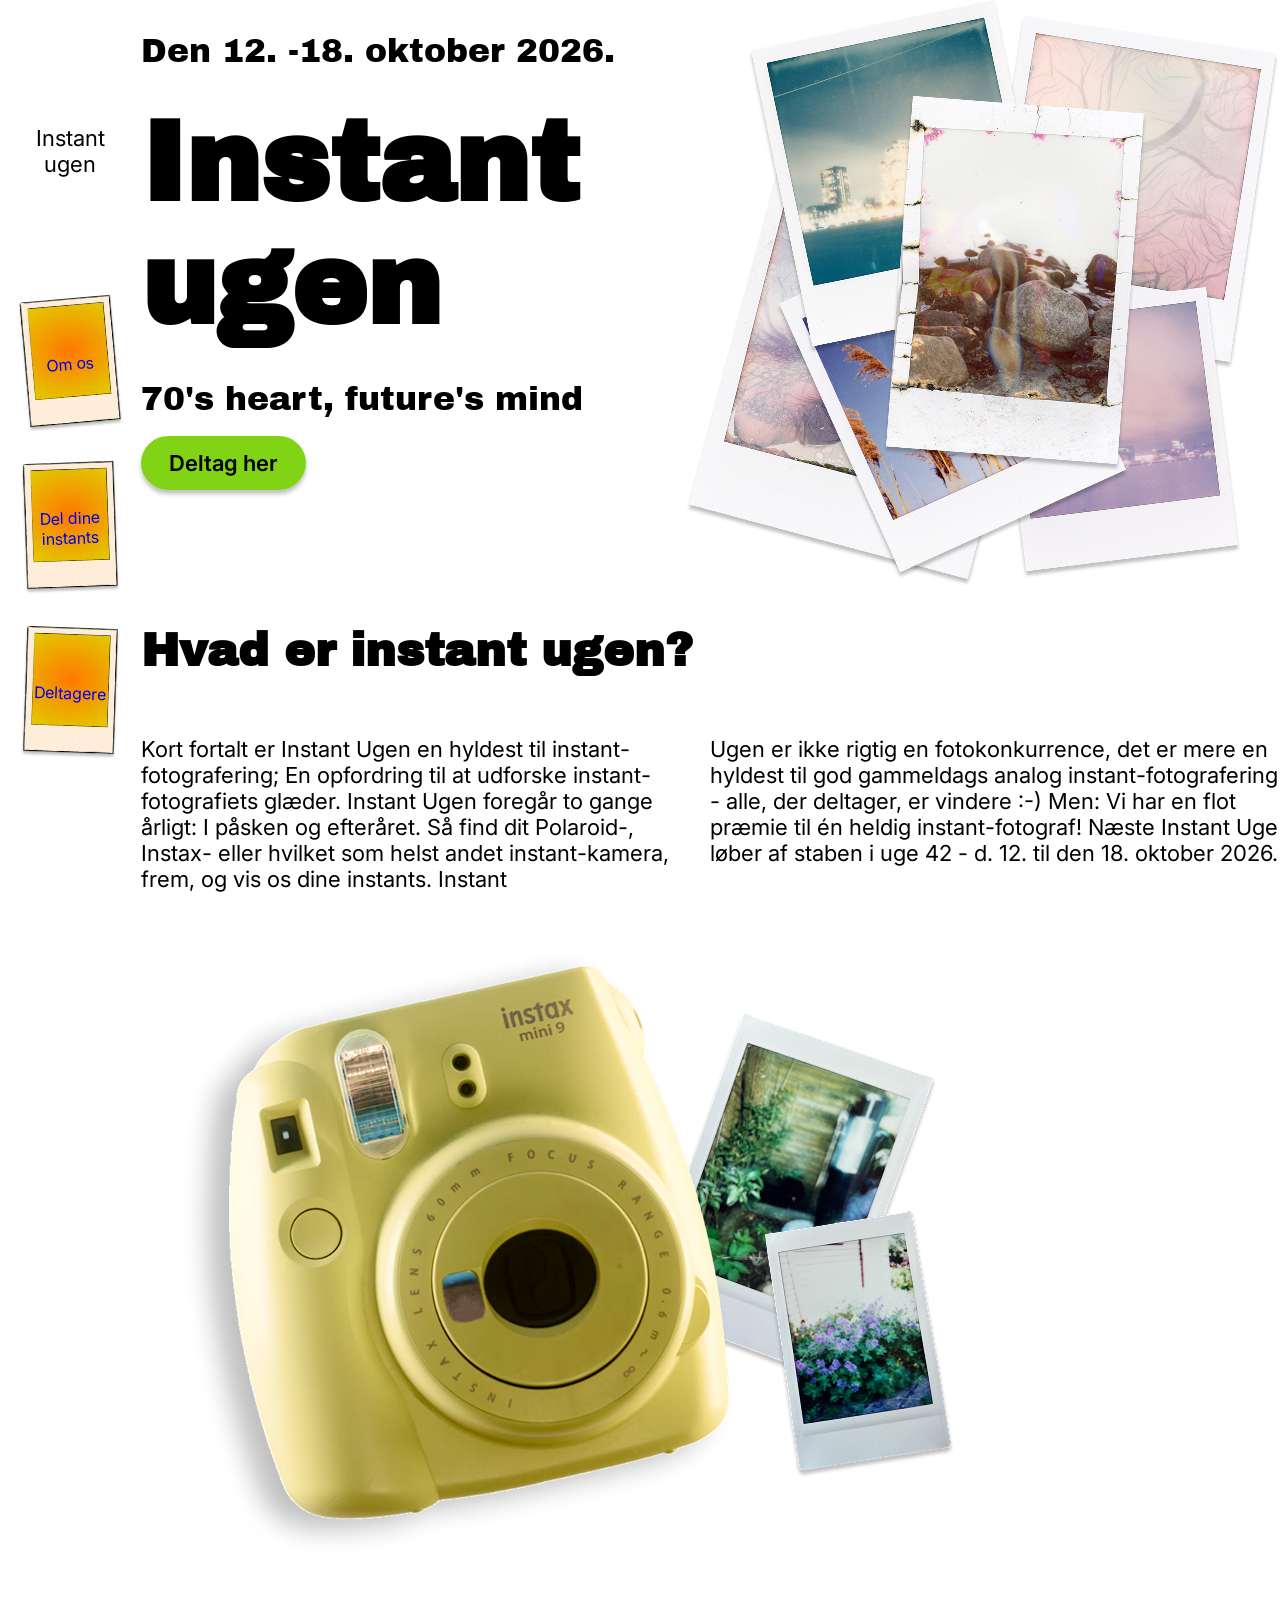
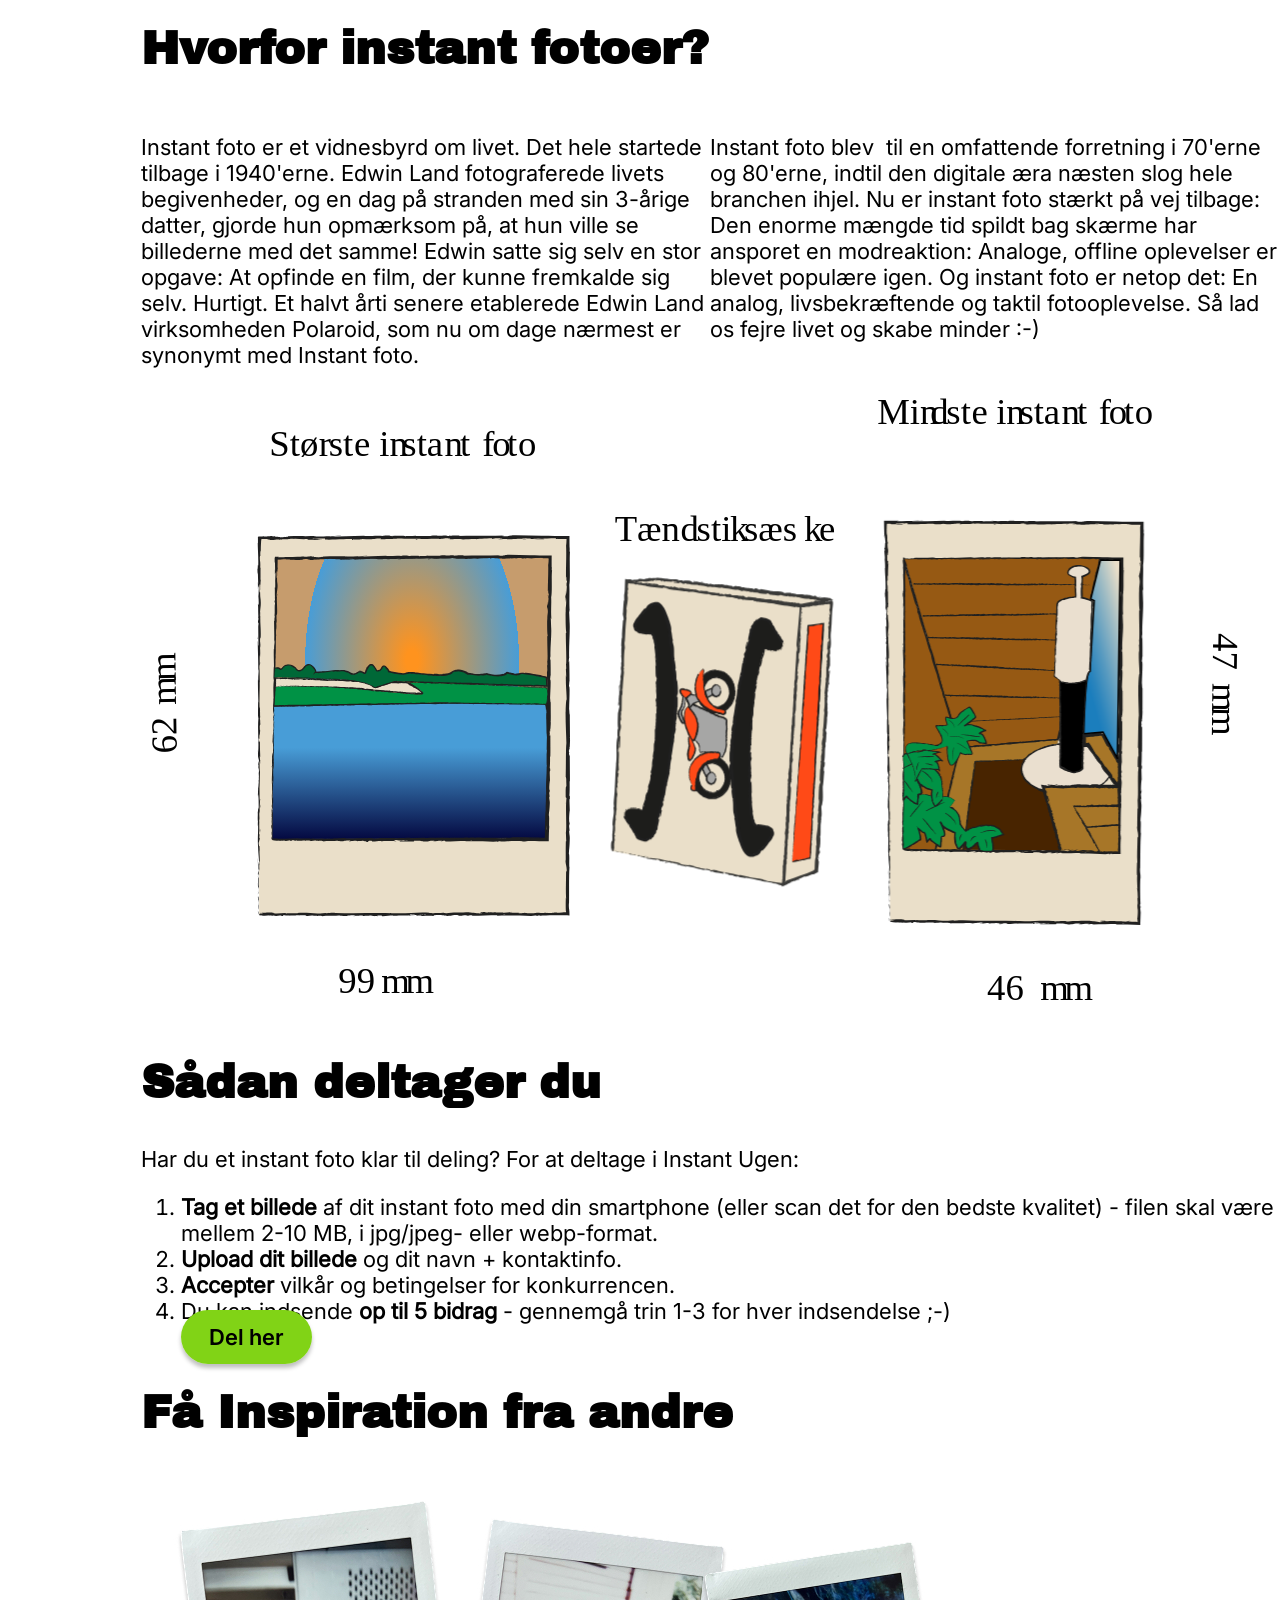
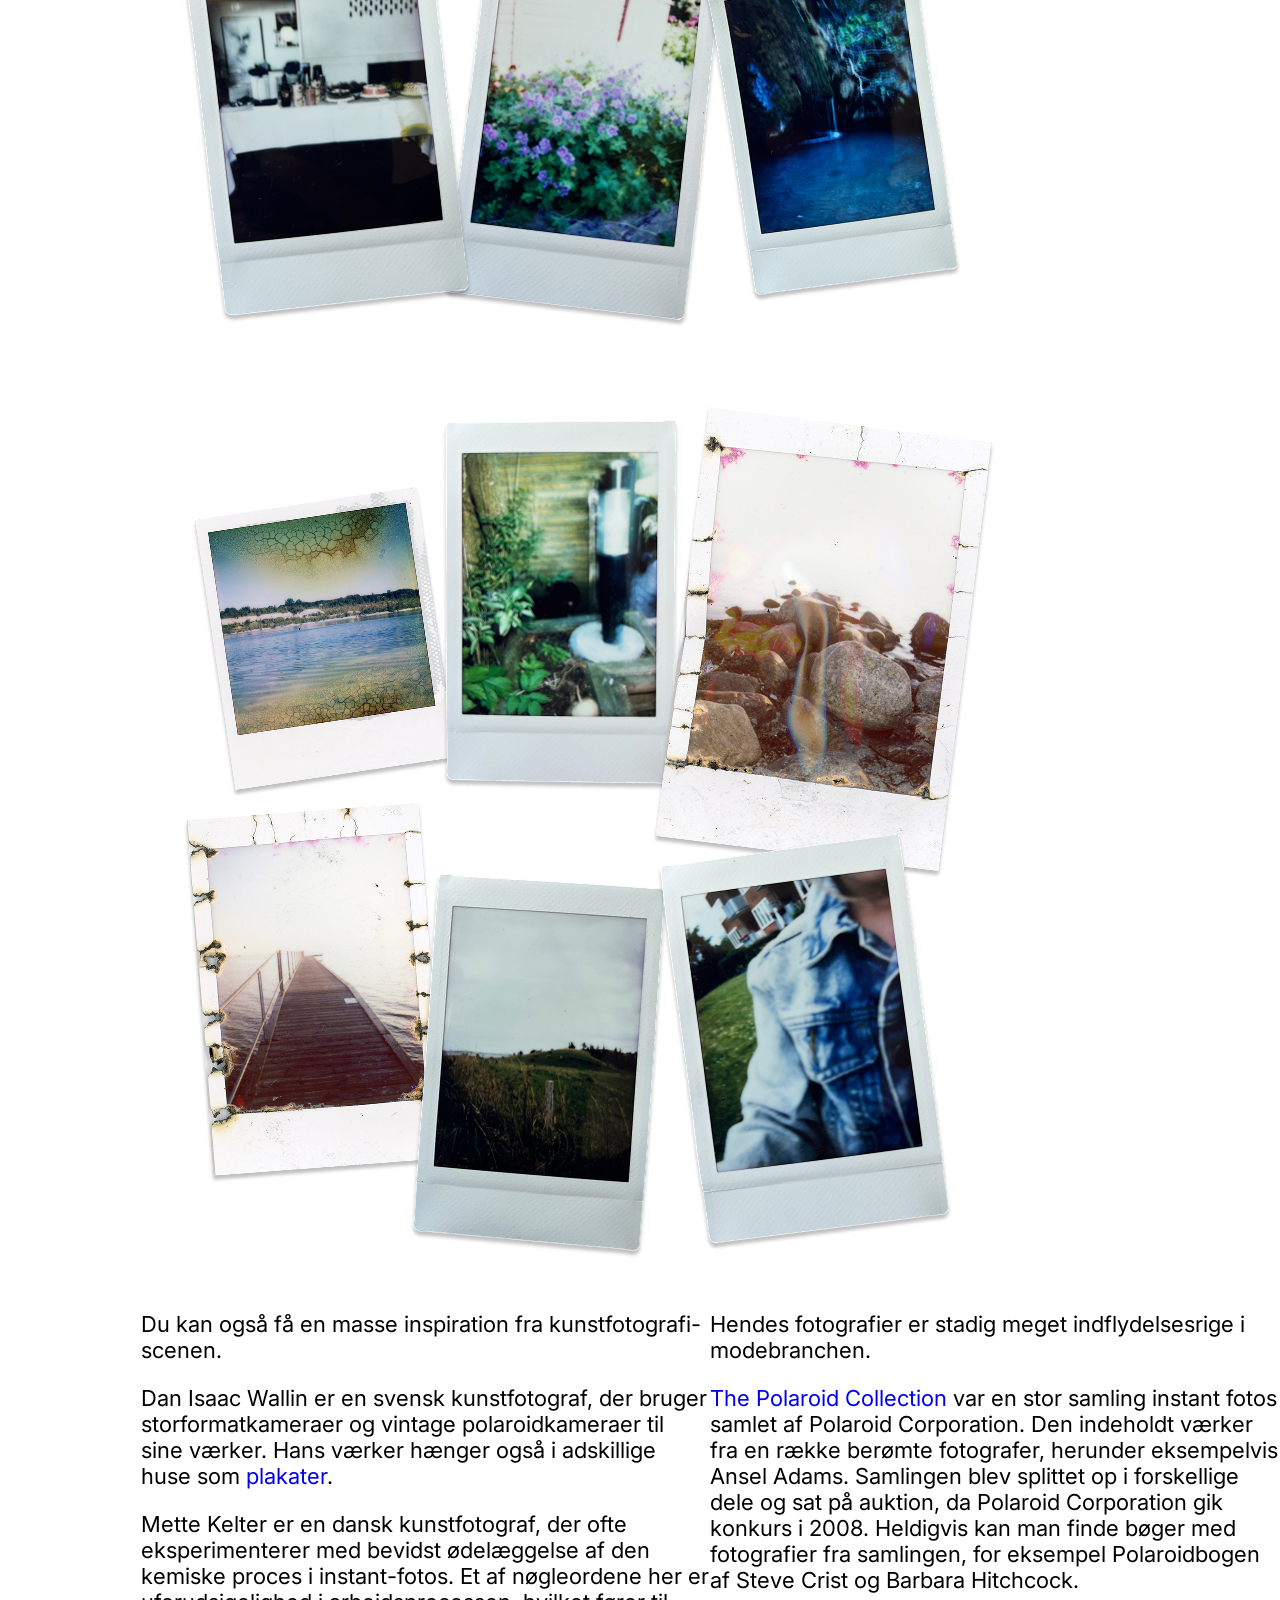
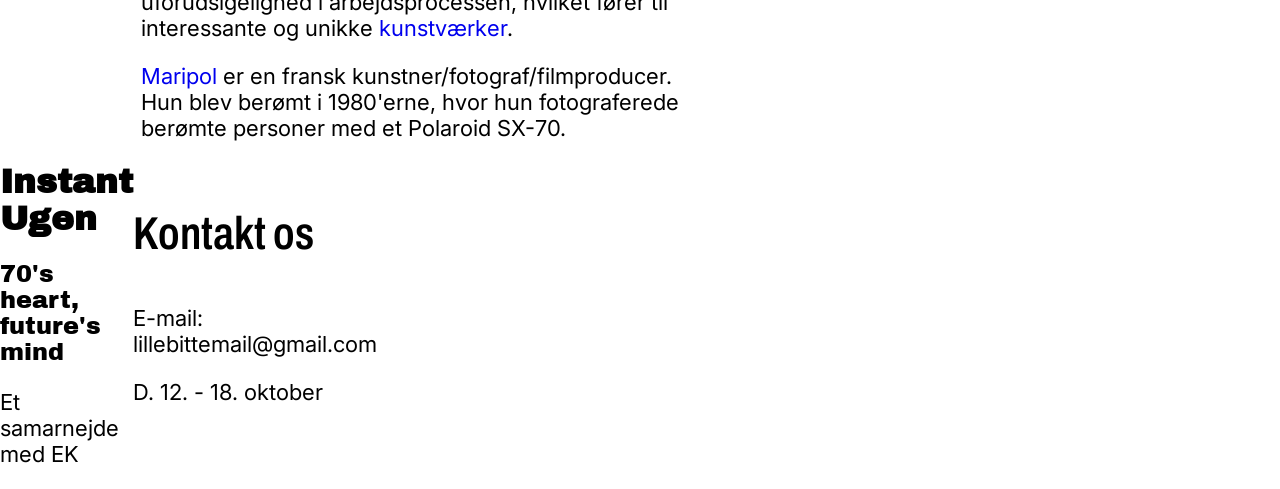
==== index.html @ 9039acb0 "Refactor navigation structure and styles for improved layout and responsiveness" ====
<!doctype html>
<html lang="dk">
  <head>
    <meta charset="UTF-8" />
    <meta name="viewport" content="width=device-width, initial-scale=1.0" />
    <link rel="stylesheet" href="css/general.css" />
    <link rel="stylesheet" href="css/index.css" />
    <link rel="stylesheet" href="css/layout.css" />
    <link rel="stylesheet" href="css/variables.css" />
    <script src="js/infographsize.js" defer></script>
    <title>Forside</title>
  </head>
  <body>
    <header>
      <a class="logo" href="index.html">
        <p class="logopadding">Instant</p>
        <p class="logopadding">ugen</p></a
      >
      <nav>
        <ul>
          <li><a href="info.html">
            <div class="navbtn rotate1">
              <img class="navbtn-img" src="pics/navbtn.jpg" alt="et polaroid med tekst">
              <p class="navtxt rotate3">Om os</p>
            </div>
          </a></li>
          <li><a href="del.html">
            <div class="navbtn rotate2">
              <img class="navbtn-img" src="pics/navbtn.jpg" alt="et polaroid med tekst">
              <p class="navtxt rotate1">Del dine instants</p>
            </div>
          </a></li>
          <li><a href="nominerede.html">
            <div class="navbtn rotate3">
              <img class="navbtn-img" src="pics/navbtn.jpg" alt="et polaroid med tekst">
              <p class="navtxt rotate2">Deltagere</p>
            </div>
          </a></li>
        </ul>
      </nav>
    </header>
    <main>
      <section class="grid2">
        <div>
          <p class="date">Den 12. -18. oktober 2026.</p>
          <h1>Instant</h1>
          <h1>ugen</h1>
          <p class="date">70's heart, future's mind</p>
          <a class="cta" href="del.html">Deltag her</a>
        </div>
        <img class="hero" src="pics/hero.jpg" alt="en bunke af instant fotoer" />
      </section>
      <section>
        <h2>Hvad er instant ugen?</h2>
        <div class="grid2">
          <p>
            Kort fortalt er Instant Ugen en hyldest til instant-fotografering; En opfordring til at udforske instant-fotografiets glæder. Instant Ugen
            foregår to gange årligt: I påsken og efteråret. Så find dit Polaroid-, Instax- eller hvilket som helst andet instant-kamera, frem, og vis
            os dine instants. Instant
          </p>
          <p>
            Ugen er ikke rigtig en fotokonkurrence, det er mere en hyldest til god gammeldags analog instant-fotografering - alle, der deltager, er
            vindere :-) Men: Vi har en flot præmie til én heldig instant-fotograf! Næste Instant Uge løber af staben i uge 42 - d. 12. til den 18.
            oktober 2026.
          </p>
        </div>
        <img src="pics/kamera+pics.jpg" alt="Instant Ugen" />
      </section>
      <section>
        <div>
          <h2>Hvorfor instant fotoer?</h2>
          <div class="grid2">
            <p>
              Instant foto er et vidnesbyrd om livet. Det hele startede tilbage i 1940'erne. Edwin Land fotograferede livets begivenheder, og en dag
              på stranden med sin 3-årige datter, gjorde hun opmærksom på, at hun ville se billederne med det samme! Edwin satte sig selv en stor
              opgave: At opfinde en film, der kunne fremkalde sig selv. Hurtigt. Et halvt årti senere etablerede Edwin Land virksomheden Polaroid, som
              nu om dage nærmest er synonymt med Instant foto.
            </p>
            <p>
              Instant foto blev  til en omfattende forretning i 70'erne og 80'erne, indtil den digitale æra næsten slog hele branchen ihjel. Nu er
              instant foto stærkt på vej tilbage: Den enorme mængde tid spildt bag skærme har ansporet en modreaktion: Analoge, offline oplevelser er
              blevet populære igen. Og instant foto er netop det: En analog, livsbekræftende og taktil fotooplevelse. Så lad os fejre livet og skabe
              minder :-)
            </p>
          </div>
          <svg
            id="Layer_1"
            data-name="Layer 1"
            xmlns="http://www.w3.org/2000/svg"
            xmlns:xlink="http://www.w3.org/1999/xlink"
            viewBox="0 0 1490.18 819.15"
          >
            <defs>
              <style>
                .cls-1 {
                  fill: none;
                }

                .cls-2 {
                  fill: #965913;
                }

                .cls-3 {
                  fill: url(#linear-gradient-7);
                }

                .cls-4 {
                  fill: url(#linear-gradient-5);
                }

                .cls-5 {
                  fill: url(#linear-gradient-6);
                }

                .cls-6 {
                  fill: url(#linear-gradient-4);
                }

                .cls-7 {
                  fill: url(#linear-gradient-3);
                }

                .cls-8 {
                  fill: #009245;
                }

                .cls-9 {
                  fill: url(#radial-gradient);
                }

                .cls-10 {
                  fill: #ff4a17;
                }

                .cls-11 {
                  fill: #482400;
                }

                .cls-12 {
                  fill: url(#linear-gradient);
                }

                .cls-13 {
                  fill: #1d1d1b;
                }

                .cls-14 {
                  fill: #a6a6a5;
                }

                .cls-15 {
                  fill: #eadfcf;
                }

                .cls-16,
                .cls-17 {
                  font-size: 48px;
                }

                .cls-18 {
                  fill: url(#linear-gradient-2);
                  stroke: #000;
                  stroke-miterlimit: 10;
                  stroke-width: 2px;
                }

                .cls-19 {
                  fill: #a77628;
                }

                .cls-20 {
                  fill: #eadfc9;
                }

                .cls-17,
                .cls-21,
                .cls-22,
                .cls-23,
                .cls-24,
                .cls-25,
                .cls-26,
                .cls-27,
                .cls-28,
                .cls-29,
                .cls-30 {
                  font-family: Noteworthy-Light, Noteworthy;
                  font-weight: 300;
                }

                .cls-21,
                .cls-31 {
                  letter-spacing: 0.03em;
                }

                .cls-22,
                .cls-32 {
                  letter-spacing: -0.07em;
                }

                .cls-23,
                .cls-33 {
                  letter-spacing: -0.09em;
                }

                .cls-25 {
                  letter-spacing: -0.04em;
                }

                .cls-26 {
                  letter-spacing: -0.05em;
                }

                .cls-27,
                .cls-34 {
                  letter-spacing: -0.03em;
                }

                .cls-28,
                .cls-35 {
                  letter-spacing: -0.02em;
                }

                .cls-29,
                .cls-36 {
                  letter-spacing: -0.05em;
                }

                .cls-30,
                .cls-37 {
                  letter-spacing: -0.05em;
                }

                .cls-38 {
                  letter-spacing: -0.09em;
                }

                .cls-39 {
                  letter-spacing: -0.07em;
                }

                .cls-40 {
                  letter-spacing: -0.07em;
                }

                .cls-41 {
                  fill: #202020;
                }

                .cls-42 {
                  fill: #006837;
                }

                .cls-43 {
                  letter-spacing: -0.04em;
                }

                .cls-44 {
                  letter-spacing: -0.05em;
                }

                .cls-45 {
                  font-family: NotoSansAdlam-Regular, "Noto Sans Adlam";
                }

                .cls-46 {
                  letter-spacing: 0.02em;
                }

                .cls-47 {
                  fill: #3a3a38;
                }
              </style>
              <radialGradient
                id="radial-gradient"
                cx="354.59"
                cy="300.09"
                fx="354.59"
                fy="300.09"
                r="139.83"
                gradientTransform="translate(0 -141.4) scale(1 1.65)"
                gradientUnits="userSpaceOnUse"
              >
                <stop offset=".06" stop-color="#ff931e" />
                <stop offset="1" stop-color="#489dd7" />
                <stop offset="1" stop-color="#c69c6d" />
              </radialGradient>
              <linearGradient id="linear-gradient" x1="351.71" y1="408.97" x2="351.71" y2="587.41" gradientUnits="userSpaceOnUse">
                <stop offset=".33" stop-color="#489dd7" />
                <stop offset="1" stop-color="#040941" />
                <stop offset="1" stop-color="#000" />
              </linearGradient>
              <linearGradient id="linear-gradient-2" x1="1218.65" y1="364.76" x2="1305.72" y2="341.43" gradientUnits="userSpaceOnUse">
                <stop offset=".16" stop-color="#1b7ebd" />
                <stop offset=".26" stop-color="#2b85bd" />
                <stop offset=".46" stop-color="#579ac0" />
                <stop offset=".73" stop-color="#9dbbc4" />
                <stop offset="1" stop-color="#eadfc9" />
              </linearGradient>
              <linearGradient id="linear-gradient-3" x1="1034.29" y1="278.59" x2="1219.76" y2="228.89" xlink:href="#linear-gradient-2" />
              <linearGradient id="linear-gradient-4" x1="1044.49" y1="316.96" x2="1218.88" y2="270.23" xlink:href="#linear-gradient-2" />
              <linearGradient id="linear-gradient-5" x1="1049.74" y1="346.19" x2="1205.3" y2="304.51" xlink:href="#linear-gradient-2" />
              <linearGradient id="linear-gradient-6" x1="1059.32" y1="381.97" x2="1199.59" y2="344.39" xlink:href="#linear-gradient-2" />
              <linearGradient id="linear-gradient-7" x1="1069.21" y1="418.31" x2="1198.83" y2="383.58" xlink:href="#linear-gradient-2" />
            </defs>
            <g id="matchbox">
              <g>
                <polygon class="cls-20" points="616.37 603.06 635.38 249.98 864.04 282.23 839.85 646.84 616.37 603.06" />
                <g>
                  <path class="cls-47" d="M616.62,601.76c-.64.05-.37.5,1.32.75l1.32-.42-2.64-.34Z" />
                  <path
                    class="cls-47"
                    d="M627.67,605.17c2.03.07,4.42-.04,3.25-.88-2.07.24-2.5-.11-4.74.22-1.69-.25-2.89-.78-2.56-.97-.63.05-2.58-.65-3.56-.42,2.08.93,4.85,1.49,7.81,1.64.59.26-.04.32-.21.41Z"
                  />
                  <path class="cls-47" d="M791.36,638.28l-1.04-.28c.28.1.64.19,1.04.28Z" />
                  <path class="cls-47" d="M844.73,592.8c-.04.79,0,1.12.06,1.16,0-.73,0-1.33-.06-1.16Z" />
                  <path class="cls-47" d="M846.63,575.22c-.04.38-.08.69-.11,1.04.09-.39.15-.79.11-1.04Z" />
                  <path class="cls-47" d="M791.36,638.28l2.67.74c.23-.17-1.36-.43-2.67-.74Z" />
                  <path class="cls-47" d="M650.57,608.03c-.57-.08-1.06-.11-1.51-.12.47.07.93.13,1.4.2.03-.03.06-.06.11-.08Z" />
                  <path class="cls-47" d="M746.49,630.04l-.82-.16c-.26.03-.5.07-.74.13l1.56.03Z" />
                  <path class="cls-47" d="M712.12,623.41c.77.18,1.15-.32,1.5-.51-.48.14-1.08.14-1.77.05-.03.1.04.25.27.46Z" />
                  <path class="cls-47" d="M657.84,611.77l-.98-.11c.26.03.69.08.98.11Z" />
                  <path class="cls-47" d="M771.06,634.98c.04.09.15.19.27.26.01-.07-.1-.16-.27-.26Z" />
                  <path class="cls-47" d="M621.18,562.68s-.07,0-.1,0c.05.21.08.27.1,0Z" />
                  <path class="cls-47" d="M616.22,603.05v-.56c-.1-.07-.2-.13-.31-.14l.31.7Z" />
                  <path class="cls-47" d="M849.49,543c0,.06-.01.08-.02.14,0,.85.03.37.02-.14Z" />
                  <path class="cls-47" d="M829.06,274.95c3.26.97-5.51-.13-.57,1.13-.44-.28,4.68-.23.57-1.13Z" />
                  <path class="cls-47" d="M651.45,608.27c.46.09.94.18,1.41.27-.64-.14-1.07-.23-1.41-.27Z" />
                  <path class="cls-47" d="M828.49,276.09h0s.51.13.51.13c-.21-.05-.33-.08-.51-.13Z" />
                  <path class="cls-47" d="M854.08,468.65c-.11.15-.2.44-.3.74.06-.02.14-.19.3-.74Z" />
                  <path class="cls-47" d="M849.61,523.97l.17-1.37c-.09.54-.13.98-.17,1.37Z" />
                  <path class="cls-47" d="M855.2,439.84c.09-.74.19-.99.18-2.01-.03.09-.06.18-.09.3.05.37.06.87-.09,1.71Z" />
                  <path class="cls-47" d="M857.18,409.91c-.05.16-.1.36-.15.54-.01.3-.02.64-.03.95l.18-1.5Z" />
                  <path class="cls-47" d="M625.81,471.65c-.19.65-.39,1.05-.58,1.36.42-.44.33,3.97.58-1.36Z" />
                  <path class="cls-47" d="M650.53,608.34c.2-.11.46-.13.92-.07-.34-.06-.67-.11-.99-.16-.1.07-.14.14.06.23Z" />
                  <path class="cls-47" d="M850.86,438.33l.4-4.75c-.14,1.33-.29,3.05-.4,4.75Z" />
                  <path class="cls-47" d="M637.3,256.78v1.1c.04-.42.05-.81,0-1.1Z" />
                  <path class="cls-47" d="M852.11,419.46c.25-.84.43-1.73.57-2.65-.03-.2-.05-.43-.11-.56l-.46,3.21Z" />
                  <path class="cls-47" d="M625.23,473.01s0,0,0,0c0,0,0,0,0,0Z" />
                  <path
                    class="cls-47"
                    d="M624.88,504.43c.26-4.53-.61-2.17-.98-3.15.08-5.42.68-2.48,1.15-4.3-.01-3.39-.55-6.02-.39-8.54.13-.18.2-.67.32-.09-.39-3.6.54-10.61.03-14.81.08-.31.15-.46.21-.53-.41.65-.79.74-1.05.59.1-2.03-.26-3.8.26-4.54-.08,1.25.11,1.36.23,1.95l-.09-2.14c.8-1.88.08,2.92.6,2.95,0-4.17-.31-9.04.05-12.21.71-.63-.17,7.45.66,3.24l-.52,4.91c1.27-3.71-.24,2.99,1.09-.41.55-6.47.04-7.27.59-13.72-.3-1.48-.58.45-.88-1.03-.18-9.22,2.09-7.14,1.55-13.94-.36-1.77-1.18-2.5-.47-7.28l.68,1.68c.41-6.27-.91-3.64-.04-10.18.24,1.18-.01,4.94.13,4,.83-4.22-.27-3.03-.1-6.31l.72-.64c.25-6.69.16-14.07.43-21.47.18.42.32,1.7.62-.02.16-9.35,1.16-19.91,2.04-28.89l-.4-3.47c.05-.8.34-1.47.41-.6.41-3.5-.36-.2-.5-1.9.07-2,.48-2.62.59-1.34-.16-6.22-.12-17.69.86-24.18l.11,1.28c.51-5.07-.89-5.8-.09-10.48l.06.91c.85-11.01.97-23.22,2.3-31.58-.76-1.64.96-10.89-.18-11.66.92-6.26,1.04-4.45,1.91-13.29.18-2.36-.55-3.57-.51-6.5l.62-.04-.43-4.01.85-2.07v-2.75c-.11,1.09-.41,2.31-.58,2.13-.02-1.77.14-3.85.37-5.69.03-.23.06-.45.09-.68.02-.13.05-.17.07-.25.05-.14.09-.26.14-.35.1-.18.19-.26.28-.26.16.1.25.18.3.24.12-.03.27-.05.46-.07h.07s.28.02.28.02l.63.06,1.27.11,5.07.45c-.26.21-1.95.06-3.31.03,5.46.13.88.78,5.89.9-.64-.23.41-.31.54-.42,2.4.71,7.98,1.51,12.14,1.93l-.85.31c7.45,1.16,15.76,2.02,24.13,3.21-2.98-.62-2.18-1.25.28-.98l.89.78c1.64-.18-2.53-.61.79-.63,3.12.52,2,1.03.17.99l3.83.31c.2.22-.71.2-.98.41,1.62-.18,6.47,1.57,8.82,1.2l.19.22c8.37,1.19,12.2,1.5,19.02,2.43.21-.54,2.86-.04,4.96-.2,4.98.88,10.49,2.11,16.53,2.91,4.28.32,1.31-.3,3.26-.36.24.55,6.28,1.35,3.1,1.28,7.26.94,9.27,1.2,18.49,2.08-.97-.35-2.07-.6-1.47-.69,1.67.15,3.75.75,3.48.96h-.45c10.39.68,23.53,4.82,31.87,4.92h-.47s8.57.63,8.57.63c3.9.64-2.4.05.45.77,9.28.45,14.46,2.16,22.09,2.67,5.63,2.32,20.74,2.82,28.49,4.89l-.41-.42c2.09-.06,2.44.55,3.93.84-.17-.3-2.17-.63-.87-.64l1.2.14.6.07.22.02c.23.02.47.04.71.07l-.04.86c-.07,1-.13,2-.2,3.01-.15,2.01-.3,4.03-.45,6.06-.33,4.06-.69,8.14-1.07,12.24-.76,8.19-1.58,16.4-2.26,24.49-.53,6.52,1.59,3.82.2,11.99l-.5-2.38c-.08,13.21-1.81,26.91-2,39.84-.1-.78-.3-.81-.21-2.07-.66,2.69-.69,10.06-.3,10.13-.18,2-.38.44-.66,1.66-.46,2.71.16,6.89-.42,8.31-.09.24-.1-.78-.11-1.28.11,1.79-.61,8.28.06,6.62-.58,4.82-.37,9.27-.95,13.1.45,2.56-.85,8.26-.03,9.12-.88-.41-1.29,8.43-1.07,11.52-.2-1.04-.46,2.64-.76,1.42-.22,3.49-.26,6.7.24,6.12-1.51,6.36.01,12.98-1.61,16.51-.2,10.4-.51,20.01-.92,29.35-.88-.4.59-10.31-.38-9.98-.22,8.87.22,14.02-.58,22.78-.27,2.26-.31-1.32-.41-2.09-.22,8.86-1.22,17.08-1.25,24.98-.08-.03-.12-.88-.13-1.69-.07,1.55-.37,3.6.05,3.45v-1.52c.75-2.44.82,6.24,1.12,6.53-1-2.71-.81,7.75-2.01,3.47,0,1.03.12,2.32.41,2.1-.18,1.51-.37,1.98-.58.42-.15,5.57.42,3.62.08,8.65-.2-.03-.21-1.05-.4-1.59.22,2.57.43,5.16-.02,9.39-.1-.26-.29.22-.2-1.05-.42,7.3.2,12.51-.7,20.49-.7-2.42-.46,2.7-1.24,3.08l-.06,4.32.48-1.7c-.26,3.77.06,7.14-.4,10.37l-.12-2.82-.33,7.08.55-3.98c.13,3.84.97-.35.43,4.66,0-1.03-.26,3.77-.83,5.71h0c.11,1.87.24,3.81-.13,6.58-.29.71-.79-.64-.97-.18.5,1.88-.41,8.84.1,11.22-.1-.79-.49-.85-.59-.6l.4,1.58c-.28,1.74-.37,1.99-.67,1.68-.44,5.25,1.06-1.61.23,4.6,0-.49-.1-.26-.11-1.29-.31,3.13-.43,6.16-.56,9.12-.07,1.48-.14,2.95-.21,4.41-.05.73-.1,1.45-.15,2.17l-.09,1.08-.1,1c-.21.26-.3.14-.35-.08-.03-.07-.03-.34-.03-.62,0-.28.02-.59.03-.89.05-1.23.11-2.43-.27-1.47-.02.53-.05,1.07-.07,1.61l-.03.81v.41s-.02.2-.02.2c0,.57,0,1.14,0,1.71l-1.19-.13-.65-.07-1.14-.17c-1.57-.24-3.14-.48-4.7-.72-3.12-.49-6.18-1.03-9.1-1.67l1.46.37c-1.3.83-5.78-1.67-9.87-1.96.99.11,1.4-.33,1.11-.26-5.38-1.23-11.11-1.91-19.37-3.19l1.07-.07c-3.14-.86-8.37-1.78-11.79-2.58-1.07.07-3.04-.36-1.92.26-10.32-3.6-20.41-3.15-29.59-6.27,1.13.22,2.73.29,1.83.12l-8.07-1.33c.55.58,1,.48,2.61,1.16-1.07.07-3.37-.17-5.36-.55,3.67.41.11-.73-1.4-1.29.23.19-.33.24-.23.41-4.03-1.63-.88.77-6.5-.89l.35-.18c-2.17-.3-4.2-.37-6.5-.89-.86-.71,2.33.2,2.56-.2-3.25-.61-6.6-.26-9.43-1.36,1.41.12,3.39.51,4.8.63-3.08-1.24-3.48-1.16-5.84-1.72l.23.06-5.44-1.35,1.37.44c-4.33.57-8.32-1.37-13.96-1.55,5.48.19.97-.32,1.5-.83-1.36-.44-3.45-1.04-2.81-1.09-2.68-.03-4.24-1.22-8.03-1.24-.13-.22-2.76-.56-2.08-.93-3.39-.51.73.49.4.67-5.31-.36-12.02-3.18-19.65-3.74-6.5-.89-7.81-.48-13.84-1.32-1.95-.7,1.78-.37,1.78-.37-3.19-.92-5.64-1.34-8.75-1.72.65-.05.04-.31-.85-.71-2.46-.43-1.78.38-4.96-.54.6-.1,1.38-.31,2.6-.29-2.93-.39-5.86-.59-8.88-1.01-.73-.49,1.91-.15,3.01-.16-3.4-.51-8.78-1.41-9.92-1.08l2.12.61c-1.23-.22-.54-.58.38-.5,2.97.15,4.12,1,4.25,1.22l-2.16-.3c1.97,1.55,8.6,1.5,12.88,2.4l-1.95.47,4.54.19c.89.4,1.45.98-.7.68,3,1.01,2.78.24,5.34,1.21.28.13.14.14-.14.12l3.06.35c-.62.06.39.67-1.44.19,5.31,1.53,8.83,1.09,10.74,2.11l-.46-.04c7.54,1.19.84-.46,6.6-.06l3.49,2.22.85-.45c.77.17,2.29.52,1.96.7,2.96.15-.44-.36,1.31-.42,3.61,1.27,10.31,1.75,10.96,2.87,1.42-.19-3.49-1.05.54-.59.93,1.25,4.63.72,7.93,1.86-1.15.33-4.31-.59-1,.55,2.23-.49,6.58,1.49,9.48,1.88.27-.69,6.29.92,11.15,1.63-.35.18,8.97,2.16,13.4,3.3l-.16.09c1.01-.55,5.6.49,8.99,1-.22.41-.85.46-2.71.29l3.16.62c.79-.09,1.8-.01,3.87.31l-.9.38c4.21.79,8.59,1.02,13.93,2.44.4-.44-4.03-2.24,1.76-1.46.16.31.28.82-1.24.64.5.06,1.79.12,2.76.43h-2.37c2.42.69,1.36-.12,3.32.31-.11.38,1.4.56,1.06.81-.51-.06-1.69-.5-2.47-.49,2.21.5,4.85,1.26,5.68,1.73-.15-.26.1-.52,1.74-.25,4.21.8,1.35.75,3.76,1.43,1.07-.07,3.7.73,3.88.17,1.23.24,1.4.56,1.85.81,2.23.17,10.18,1.92,7.85.82l-.55-.15c.11.01.23.03.36.04h-.02s.02,0,.02,0c7.25.82,14.75,3.23,21.88,4.37l-.05.19c4.27.61,9.43,1.71,12.53,1.88,1.25.25,2.88.93,2.3,1.06,3.26.49,3.66.34,8.26,1.57-3.31-.3,1.06.52-3.38-.4,1.79.45,2.99.75,4.14,1.04.38.08.75.16,1.13.25.43.08.88.17,1.34.26.93.17,1.93.33,3.05.48,0-.58-.01-1.43-.02-2.38.17,1.29.39.32.6-1.61.04-.45.09-.94.14-1.44.03-.35.06-.71.08-1.07.05-.71.07-1.39.07-1.9l-.56,2.97c.08-2.29.25-4.28.43-6.3l.59,1.14c1.39-8.68-.33-15.84,1.46-22.39-.31-2.34-.64,4.72-1.05,2.62.36-4.01,1.59-8.13,1.67-9.39.73-5.48-.63-5.2,0-10.94-.29.72-.96,1.37-.9-2.94.35-4.01,1.32-4.87,1.34-2.32-.04.97-.15,1.43-.23,1.38,0,1.3-.01,3.01.35,1.44l-.2-.54c.37-1.98.72-7.51,1.02-6.18-.02-3.05-.3-1.32-.57.92.69-5.13.54-8.05,1.13-13.34-.19.83-.52,1.59-.46.75.81-7.76-.22-3.46.02-8.74.56-2.97.79,1.13.84-4.2.46-3.23.67-.64.78.66-.14-4.87.9-9.02,1.17-11.77l.02,2.56c-.01-1.53.07-2.78.16-4.05l-.57,1.42c.18-1.49.27-2.76.46-2.72-.21-1.56-.87,1.13-1.09-1.96.37-1.98.14-6.09.82-6.74-.63,6.26.68-.65.43,4.66,0-1.03.08-2.28.26-3.77.09-.22.12.22.13.63.96-5.96-.53-2.81-.1-9.02.3.81.77-1.4.76-2.42-.17,2.51-.67,1.16-.79-1.16.54-3.97.08-4.35.25-6.43l-.29,2.38c-.3-.83-.12-2.82-.05-5.61.29-.22.02,2.54.21,1.55-.42-3.13,1.11-6.93.97-11.26.37-1.98.68-.15.96-1.89-.14-4.85.83-5.19.79-10.29-.57,1.43-.47,1.69-.7-1.91l-.22,8.36-.34-5.39c-.17,2.51-.05,5.33-.23,6.83-.22-2.57-.12-2.3-.59-1.13.94-3.39.04-6.85.78-10.8l1.17.2c.92-5.95.1-10.67.91-18.42l-.37,2.48c-.4-1.07.25-4.8.23-7.33.38.26.63-1.3.94-2.36-.3.11.4-5.68-.34-6.44l.75-3.43c.63-6.26-.65-7.23-.11-13.25.31,1.84.77-.88.81,3.18.14-2.01.33-3.82.06-3.87.32-1.16-.16-5.62.34-7.44-.12-.86-.51-1.16-.33-3.42.1-.24.19.02.19.02-.19-.02-.03-3.56-.6-1.61,1.64-6.12,1.06-17.34,2.47-22.66.16-4.4.38-9.7.62-13.69.1.26.2.03.1.78.73-5.48-.91-3.46-.08-9.69.85-3.16.12,3.35.5,1.37,1.35-.78.32-7.57,1.36-11.73v1.02c.66-3.19.04-7.89.48-13.14,0,0,.1.26.19.04-.42-3.64-.19-10.47-.04-15.54.4,1.61.12,2.32.7,1.39.08-2.27-.87.61-.72-3.93.38-1.45.83-4.7,1.41-5.1l-.25,4.27c.86-2.14.34-5.53.62-7.77l.29.31c.33-6.55-.44-6.7.08-13.73l-.28.71c-.52-3.9.65-3.19.33-7.07l.86-1.11c-.02-2.55-.17-8.94-.02-13.5.41,2.62.36,7.96.49,11.28.17-2.51.51-8.55.21-9.89,0,1.02.12,2.31-.07,3.3-.41-3.13-.45-7.21-.1-12.22.63.42.95-1.91,1.22-4.99.13-1.54.27-3.27.4-4.93.09-.98.18-1.95.27-2.86.11-1.18.24-2.31.38-3.38-1.28-.27-2.37-.55-3.17-.83l-3.89-.4c-1.1-.12-2.21-.26-3.31-.42-2.21-.31-4.43-.67-6.69-1.04-4.53-.76-9.23-1.6-14.36-2.28,3.47,1.69-3-.39-2.54.91-2.4-.26-3.31-.41-3.51-.52l-7.13-1.74c-1.67-.59,2.31.05,2.13-.25-5.21-.83-2.12-.82-5.53-1.63.65.53-1.91.36-4.86-.22l4.12,1.15c-7.4-.39-6.17-1.91-13.62-2.31l2.38-.05c-3.81-.31-13.94-1.97-17.78-1.52-.65-.23-1.48-.69.19-.54-9.01-1.42-20.25-1.8-27.18-3.39l.73-.2c-1.7-.15-3.01.14-5.08-.45.13-.11.72-.2-.06-.33-.91-.02-4.55-.11-6.76-.6l1.95-.06c-8.75-1.63-13.63-1.1-21.05-1.93.14-.87-6.75-2.13-10.19-2.76l.14-.11c-10.24-1.55-17.52-1.73-27.07-2.73-5.76-1.78-19.91-3.21-29.31-5.08,1.43.36-.33.65-2.03.5-2.2-.49-6.23-.26-5.77-1.01l.79.13c-1.56-1.02-6.16-1.46-9.73-1.98l-.74.96c-1.62-.5-3.44-.92-5.36-1.28-.48-.08-.97-.17-1.46-.26-.6-.09-1.2-.19-1.81-.28-1.71-.24-3.44-.48-5.17-.72-.07,1.59-.13,3.18-.2,4.76-.02.63-.04,1.26-.07,1.89-.01.46-.02.91-.03,1.36-.05,1.81-.11,3.55-.15,5.16-.13,3.23-.36,5.93-.89,7.56.14,2.28-.01,5.1.13,7.36l-.56-.15c-.48,6.29-.72,9.42-1.01,17.21l-.32-1.61c-.27,4.39,1.33,5.63,1.15,9.68l-.91,1.17c-.4,7.65-1.56,15.36-1.2,22.97-.12-.13-.35-.37-.32-1.61-.22,3.6-1.32,13.91-.09,12.66-.76.05-.5,7.89-.39,12.05l-.52-.67c.52,3.53.71,3.65.65,8.53-.13,1.15-.5.99-.28-.54-.5,3.83.37,3.03-.18,7.68l-.26-1.76c-.26,3.96-.05,3.65.25,5.85.09,2.5-.54,7.5-1.08,8.06.28.55.57,2.74.3,5.07-.21.3-.28-.55-.31-.98-.74,6.6.12,9.88-.67,14.4-.19.08-.3.38-.37.75.3-5.26.55-9.49.57-9.09-.51-.03-.83,4.22-1.36.8.2,3.43.73,9.31.27,13.43-.06.2-.12.39-.21.54l-.03-.43c-.1.95-.1,1.81-.06,2.62-.16,1.32-.26,2.15-.34,3.42-.45.47-.49,4.86-.63,6.98.57-.15.33,2.62.93.05-.06.33-.05-.4,0-1.81,0-.32.01-.69,0-.91.01.04.03.09.04.15.06-1.39.15-3.21.25-5.27.2,1.69.34,3.45-.1,5.78.3,1.11.61,2.32.75,3.01-.94,2.86-1.66,8.42-2.19,9.17-.03,6.48-.61,15.25.22,19.37.04,1.85-.42,2.1-.62,2.78-.05-1.07.04-2.33-.09-2.91.07,3.69-.48,10.9.21,11.82-.58,4.62-.54-2.64-.76,3.73l-.18-.87c-1.85,12.46.78,20.47-1.47,34.27.14-.96.21-1.44.35-1.63-1.52,15.8-1.13,32.66-3.03,48.23-.45,4.43,0,4.94.2,7.67l-.65.93.45,4.67c.16,6.6-2.09,11.3-1.58,19.67l.46-1.05c-.24,2.98-.27,9.48-.71,8.95.06.31.37,1,.1,2.16l-.32.07.15,7.37c-.53,5.68-1.2-.96-1.71,7.34-.04,3.09.45,8.84.72,7.69.08-1.24.37-3.17.69-3.25v2.83c.91.56,1.75,2.78,2.77-4.11l-.31-4.86.53-1.53-.19,4.07c.55-2.28.25-3.76.08-5.41.26-.37.46-1.04.61-2l-.63-4.79c.39-.55.61,2.16.98-1.01-.29-2.24-.93,2.09-1-1.6.55-2.29.85-1.59.64-4.32.26-.37.38.21.43,1.29-.16-2.43.22-6.39-.2-7.67.65-2.38.3-8.16,1.17-7.87-.17-.77-.46-4.29-.38-6.51.84,4.11.51-8.29,1.58-7.16-.79-3.05.16-10.85-.08-16.19.06.3.18.89.11,1.36.24-2.98.57-3.84.85-5.75-.76-.43-.69-5.09-1.04-7.62.95-3.62.8,2.27,1.59,1.16-.64.15-.29-6.4-.89-5.18.62-2.78.36-2.4,1.08-3.81-.95-.54-.03-2.62-.5-4.97.7-4.03.97-.99.92-5.46.41-2.1.55,1.88.55,1.88ZM628.88,398.44s.01,0,.01,0c-.04.91-.07,1.69-.09,2.19.02-.46.04-1.09.07-2.19ZM629.35,389.54c-.08,1.08-.16,2.43-.23,3.86-.21.3-.39-.05-.33-.94.1.49.33-1.6.56-2.92ZM624.45,408.15c0-1.41.13-1.88.26-2.07-.02.67-.04,1.44-.07,2.47.02.04.04.13.06.17-.1-.14-.19-.3-.25-.57Z"
                  />
                  <path class="cls-47" d="M625.05,410.72c0,.2.02.32,0,.58.07-.29.12-.56.17-.83-.05-.17-.1-.35-.15-.51-.01.26-.02.52-.03.76Z" />
                  <path class="cls-47" d="M790.14,637.95l.18.05c-.15-.05-.29-.1-.37-.15.12.05.11.07.19.11Z" />
                  <polygon class="cls-47" points="637.04 266.71 636.9 266.71 636.98 267.5 637.04 266.71" />
                  <path class="cls-47" d="M742.34,626.62c-.08-.07-.25-.15-.6-.26.02.04.28.14.6.26Z" />
                  <path class="cls-47" d="M721.56,622.42l-2.9-.77c1.25.36,2.17.6,2.9.77Z" />
                  <path class="cls-47" d="M705.61,619.02c-.22.06-.29.12-.36.18.01,0,.02,0,.03,0l.33-.18Z" />
                  <path class="cls-47" d="M845.78,524.84c.01-.22.02-.44.02-.63-.01-1.48-.03-.48-.02.63Z" />
                  <path class="cls-47" d="M841.99,601.9c-.05-.82-.09-1.64-.1-2.49-.13,1.37-.22,2.43.1,2.49Z" />
                  <path class="cls-47" d="M850.81,438.85s0,0,0,0c.01-.18.02-.35.04-.53l-.04.52Z" />
                  <path class="cls-47" d="M842.13,595.83c-.2,1.36-.25,2.51-.25,3.58.11-1.12.26-2.44.25-3.58Z" />
                  <path class="cls-47" d="M636.32,605.18l-.77-.17s-.05.06-.11.07l.88.1Z" />
                  <path class="cls-47" d="M635.44,605.08l-.87-.1c.39.08.73.14.87.1Z" />
                  <path class="cls-47" d="M632.75,604.76l1.83.21c-.62-.12-1.39-.29-1.83-.21Z" />
                  <path class="cls-47" d="M657.45,609.59l.28-.15c-.14.02-.24.06-.28.15Z" />
                  <path class="cls-47" d="M663.9,610.79c-1.53-.35-3.77-1.18-5.93-1.48l-.23.12c1.07-.1,4.64,1.41,6.17,1.36Z" />
                  <path class="cls-47" d="M690.27,618.52l-5.36-1.22c.9.4,2.08.93-.38.5,6.67,1.97-1.31-.75,5.74.72Z" />
                  <path class="cls-47" d="M706.94,622.11c-2.92-.47-.03.32-.2.41,1.88.17,2.33.2.2-.41Z" />
                  <path class="cls-47" d="M827.78,645.78l-.39.44c2.25.37.06-.19.39-.44Z" />
                  <polygon class="cls-47" points="839.26 635.28 838.79 637.47 839.19 638.55 839.26 635.28" />
                  <polygon class="cls-47" points="843.81 621.65 843.82 622.64 843.89 618.84 843.81 621.65" />
                  <path class="cls-47" d="M857.32,415.27l-.67.64c.01,1.54.7,1.91.67-.64Z" />
                  <path class="cls-47" d="M862.6,326.14c.38-.95.75-3.44.54-5.01-.18,2-.55,3.98-.54,5.01Z" />
                  <polygon class="cls-47" points="642.72 248.5 644.53 248.54 641.15 248.25 642.72 248.5" />
                </g>
              </g>
              <g>
                <polygon class="cls-20" points="864.04 282.23 903.74 276.89 883.59 629.44 839.85 646.84 864.04 282.23" />
                <g>
                  <path class="cls-47" d="M865.37,282.32c-.14-.43-.55-.22-.55.95l.61.87-.06-1.82Z" />
                  <path
                    class="cls-47"
                    d="M863.63,290.09c.23,1.39.69,3.01,1.35,2.16-.54-1.4-.26-1.71-.92-3.22,0-1.17.35-2.02.58-1.81-.14-.42.27-1.8-.11-2.46-.61,1.48-.76,3.41-.47,5.44-.17.42-.32,0-.43-.11Z"
                  />
                  <path class="cls-47" d="M855.03,404.02l.13-.73c-.06.2-.1.45-.13.73Z" />
                  <path class="cls-47" d="M849.99,474.63c.02-.54-.03-.77-.09-.8.01.5.02.91.09.8Z" />
                  <path class="cls-47" d="M848.46,486.64c.03-.26.06-.47.09-.71-.08.27-.13.54-.09.71Z" />
                  <path class="cls-47" d="M855.03,404.02l-.33,1.87c.21.15.22-.96.33-1.87Z" />
                  <path class="cls-47" d="M864.18,305.91c0-.4-.05-.73-.11-1.04,0,.33,0,.64,0,.97.03.02.06.04.1.07Z" />
                  <path class="cls-47" d="M856.56,372.85l.04-.57c-.06-.17-.14-.34-.24-.49l.2,1.07Z" />
                  <path class="cls-47" d="M858.05,348.94c-.06.54.49.76.72.99-.21-.32-.29-.73-.31-1.2-.11-.02-.24.05-.41.22Z" />
                  <path class="cls-47" d="M861.55,311.12l-.03-.68c0,.18.02.47.03.68Z" />
                  <path class="cls-47" d="M855.31,389.94c-.09.03-.17.12-.21.2.07,0,.14-.08.21-.2Z" />
                  <path class="cls-47" d="M891.91,281.15s-.02-.06-.02-.1c-.13.07-.17.12.02.1Z" />
                  <path class="cls-47" d="M864.03,282.09l.38-.08c.03-.11.05-.22.04-.32l-.42.4Z" />
                  <path class="cls-47" d="M846.27,508.66s.01-.06.02-.1c-.03-.58-.04-.26-.02.1Z" />
                  <path class="cls-47" d="M886.92,611.91c-.63,2.27-.43-3.77-1.19-.35.24-.31.7,3.19,1.19.35Z" />
                  <path class="cls-47" d="M864.06,306.53c-.02.32-.04.65-.06.98.05-.44.07-.75.06-.98Z" />
                  <path class="cls-47" d="M885.74,611.56h0s-.07.35-.07.35c.03-.15.05-.23.08-.35Z" />
                  <path class="cls-47" d="M843.24,559.54c.11-.1.19-.3.28-.5-.06.01-.14.13-.28.5Z" />
                  <path class="cls-47" d="M846.55,521.71l-.14.93c.08-.37.11-.67.14-.93Z" />
                  <path class="cls-47" d="M842.72,579.26c-.08.51-.17.67-.14,1.38.03-.06.06-.13.08-.21-.06-.26-.07-.59.05-1.17Z" />
                  <path class="cls-47" d="M841.37,599.73c.05-.11.09-.25.14-.37,0-.2,0-.44.01-.65l-.15,1.02Z" />
                  <path class="cls-47" d="M898.52,326.74c.18-.44.37-.71.56-.92-.42.29-.39-2.72-.56.92Z" />
                  <path class="cls-47" d="M863.86,305.9c.13.13.19.31.2.62,0-.24.01-.46.02-.68-.08-.07-.16-.08-.22.06Z" />
                  <path class="cls-47" d="M847.09,580.39l-.3,3.25c.11-.91.22-2.09.3-3.25Z" />
                  <path class="cls-47" d="M890.2,473.71l-.02-.75c-.03.29-.03.55.02.75Z" />
                  <path class="cls-47" d="M846.24,593.29c-.24.57-.39,1.18-.51,1.81.04.14.06.29.12.39l.39-2.19Z" />
                  <path class="cls-47" d="M899.08,325.82s0,0,0,0c0,0,0,0,0,0Z" />
                  <path
                    class="cls-47"
                    d="M898.97,304.31c-.19,3.1.64,1.5,1.02,2.18,0,3.71-.64,1.68-1.09,2.92.06,2.32.64,4.13.51,5.86-.13.12-.19.45-.32.05.45,2.48-.39,7.26.19,10.14-.08.21-.15.31-.2.36.4-.44.78-.49,1.04-.38-.07,1.39.32,2.61-.19,3.1.06-.85-.13-.93-.26-1.34l.13,1.47c-.77,1.27-.13-2-.64-2.03.06,2.85.45,6.2.13,8.36-.7.42.06-5.1-.71-2.23l.45-3.35c-1.22,2.51.19-2.04-1.09.26-.45,4.42.06,4.98-.39,9.39.32,1.02.58-.3.9.72.32,6.32-1.99,4.85-1.35,9.52.38,1.22,1.21,1.73.57,5l-.7-1.17c-.32,4.29.96,2.51.19,6.98-.26-.82-.06-3.39-.19-2.74-.77,2.88.32,2.08.19,4.32l-.71.42c-.15,4.57.05,9.64-.12,14.7-.19-.29-.35-1.17-.62,0-.03,6.4-.86,13.62-1.62,19.75l.45,2.39c-.04.55-.32,1-.4.4-.36,2.39.36.15.53,1.31-.04,1.37-.44,1.78-.57.91.25,4.26.38,12.12-.5,16.54l-.12-.88c-.44,3.46.98,3.99.25,7.18l-.07-.62c-.68,7.52-.62,15.88-1.84,21.59.78,1.14-.8,7.44.35,7.99-.83,4.27-.97,3.03-1.71,9.07-.15,1.62.6,2.45.61,4.46h-.62s.49,2.77.49,2.77l-.82,1.4.05,1.89c.08-.75.37-1.57.54-1.45.11,2.95-.84,7.12-1.16,7.18l.12,6.97c-.24-.17-.26-1.33-.36-2.26.42,3.74-.69.64-.31,4.06.17-.45.35.27.47.35-.47,1.67-.69,5.52-.7,8.38l-.39-.57c-.4,5.14-.42,10.86-.75,16.64.32-2.06,1.02-1.54,1,.16l-.69.64c.34,1.12.35-1.75.71.52-.2,2.15-.82,1.41-.96.16l.08,2.64c-.2.14-.27-.48-.51-.65.34,1.1-.91,4.49-.3,6.08l-.2.14c-.34,5.77-.26,8.4-.5,13.11.56.12.33,1.96.7,3.38-.38,3.45-1.04,7.26-1.23,11.42.11,2.94.43.88.69,2.22-.52.19-.71,4.35-.96,2.17-.2,5-.26,6.39-.21,12.73.25-.67.38-1.44.54-1.03.02,1.15-.36,2.6-.6,2.42l-.04-.31c.36,7.14-2.43,16.29-1.68,22l-.03-.32.22,5.89c-.24,2.69-.29-1.64-.72.34.49,6.37-.69,9.98-.42,15.22-.79,1.8-1.01,4.93-1.13,8.31-.06,1.69-.12,3.44-.17,5.12-.04.84-.08,1.66-.15,2.45-.02.27-.02.19-.03.25l-.03.09c-.02.05-.05.1-.08.13-.12,0-.23-.03-.31-.09.07.1.15.2.24.29,0,.05-.02.09-.04.12-.01.01-.02.03-.03.03h-.02s-.08.05-.08.05c-.23.09-.43.12-.62.15-.39.04-.76.02-1.26.17.24.2,1.54-.27.8.24-10.92,4.81-23.06,8.61-34.54,12.84-2.31.87-1.32.88-1.7,1.4-.09.22-.23.45-.44.64-.21.19-.51.35-.75.35.05-.17.12-.41.21-.65.18-.07.37-.21.57-.42l.16-.19-.06.05c-.1.02-.16-.09-.2-.27-.02-.09-.03-.19-.04-.3l.07-1.64c.11-2.26.27-4.53.43-6.8.32-4.53.65-9.03.61-13.41.12.54.31.56.25,1.42.6-1.83.48-6.88.09-6.94.14-1.37.37-.29.63-1.13.41-1.85-.3-4.73.24-5.69.09-.16.12.53.13.88-.15-1.23.44-5.67-.19-4.54.48-3.29.17-6.35.68-8.96-.5-1.76.67-5.64-.16-6.25.89.3,1.11-5.75.83-7.87.23.72.4-1.8.73-.95.15-2.39.12-4.59-.37-4.2,1.37-4.33-.28-8.9,1.27-11.28-.01-7.12.09-13.71.3-20.1.88.29-.38,7.06.58,6.85.03-6.08-.51-9.62.11-15.6.23-1.55.33.91.45,1.44.03-6.07.86-11.68.72-17.1.08.02.14.61.17,1.16.04-1.06.3-2.46-.12-2.36l.04,1.04c-.71,1.65-.96-4.29-1.26-4.5,1.05,1.88.65-5.29,1.94-2.34-.03-.7-.17-1.59-.45-1.45.15-1.03.33-1.35.57-.28.03-3.81-.5-2.49-.26-5.93.2.03.23.72.44,1.1-.27-1.77-.54-3.54-.18-6.44.11.18.29-.14.22.72.27-5-.46-8.58.27-14.03.75,1.67.41-1.84,1.17-2.09l-.03-2.96-.44,1.16c.18-2.58-.21-4.9.18-7.1l.18,1.94.18-4.84-.46,2.72c-.21-2.64-.96.22-.53-3.2.03.7.18-2.58.71-3.9h0c-.15-1.28-.31-2.61,0-4.51.27-.48.8.45.98.14-.54-1.3.23-6.05-.33-7.69.12.54.51.6.6.43l-.44-1.09c.24-1.18.33-1.35.63-1.14.33-3.59-1.02,1.08-.33-3.16.02.34.11.18.14.89.5-4.27.23-8.3.74-12.22.83-1.11-.04,3.45.68,2.16.24-5.69-.12-11.82.42-17.3l-.15,1.02c-1.01-.83.79-4.06.48-6.87.03.69.53.93.42.74.42-3.75.25-7.71.3-13.43l.22.72c.39-2.2.53-5.83.81-8.22-.22-.73-.09-2.1-.54-1.29,2.04-7.28.1-14.14,1.83-20.61-.05.78.11,1.88.16,1.26l.12-5.6c-.49.41-.33.71-.76,1.86-.23-.72-.33-2.31-.24-3.7.14,2.53.74.03,1.07-1.04-.15.17-.28-.21-.43-.13,1.01-2.86-.9-.55-.08-4.49l.23.23c-.02-1.5-.25-2.89-.08-4.49.58-.63.14,1.6.58,1.73.12-2.26-.72-4.52-.05-6.53.09.97,0,2.35.08,3.32.77-2.18.63-2.45.84-4.1l-.02.16.54-3.8-.23.96c-1.2-2.92.13-5.77-.53-9.63.62,3.75.46.64,1.04.97.23-.96.52-2.42.66-1.99-.37-1.83.58-2.98.04-5.56.2-.1.15-1.92.61-1.48,0-2.35-.38.53-.61.32-.43-3.65,1.37-8.42.8-13.66-.08-4.49-.68-5.36-.73-9.53.4-1.38.63,1.19.63,1.19.44-2.24.5-3.94.41-6.08.14.44.31,0,.58-.63.06-1.71-.63-1.19-.2-3.42.19.4.51.92.67,1.76-.05-2.02-.28-4.04-.31-6.13.38-.53.43,1.29.6,2.04,0-2.35.09-6.09-.39-6.85l-.29,1.49c.03-.86.49-.41.55.23.29,2.03-.38,2.88-.58,2.98l-.03-1.49c-1.24,1.45-.21,5.97-.48,8.95l-.75-1.3.49,3.11c-.26.64-.75,1.05-.78-.43-.55,2.11.17,1.92-.41,3.72-.08.2-.12.1-.14-.09l.11,2.11c-.15-.42-.61.31-.4-.97-.73,3.72.22,6.1-.5,7.47l-.03-.32c-.07,5.23.58.54,1.03,4.5l-1.68,2.53.58.55c-.06.54-.17,1.6-.4,1.38.28,2.03.29-.32.6.86-.73,2.55-.21,7.15-1.22,7.67.4.96.52-2.45.66.33-1.1.72-.03,3.21-.67,5.54-.49-.76-.06-2.98-.69-.65.82,1.49-.51,4.59-.46,6.59.72.14.01,4.36.03,7.72-.23-.23-.82,6.27-1.29,9.36l-.12-.1c.69.65.34,3.85.34,6.2-.43-.12-.58-.55-.69-1.83l-.14,2.2c.2.53.28,1.23.27,2.66l-.51-.59c-.16,2.93.25,5.93-.36,9.67.5.25,1.62-2.9,1.7,1.1-.29.13-.77.24-.81-.8.01.34.15,1.23-.01,1.91l-.36-1.62c-.32,1.7.33.92.19,2.29-.39-.05-.35,1-.65.78-.01-.35.24-1.18.12-1.72-.17,1.54-.53,3.39-.87,3.99.23-.12.53.04.51,1.17-.17,2.93-.54.97-.86,2.66.23.73-.18,2.57.41,2.66-.06.86-.35,1-.53,1.32.16,1.53-.4,7.08.34,5.41l.07-.39c0,.07,0,.16,0,.25h0s0,0,0,0c.26,5-1.02,10.28-1.09,15.22l-.2-.02c.03,2.95-.3,6.55-.02,8.68-.06.87-.5,2.03-.71,1.64,0,2.26.2,2.52-.34,5.75-.19-2.28-.36.76-.1-2.33-.36,2.91-.72,3.55-.39,6.72-.43-1.1-.78,2.16-.72,3.55l.5-2.02c-.03,1.56-.17,2.93-.3,4.31l-.61-.79c-1.2,5.92.66,10.86-.99,15.32.36,1.61.54-3.22.99-1.77-.27,2.74-1.41,5.54-1.47,6.4-.62,3.74.74,3.58.22,7.5.27-.49.93-.92.96,2.04-.27,2.74-1.22,3.31-1.29,1.57.02-.66.12-.97.2-.94-.03-.89-.05-2.07-.38-.99l.21.37c-.33,1.35-.56,5.13-.89,4.22.09,2.09.33.91.55-.62-.58,3.5-.38,5.51-.85,9.12.17-.57.48-1.08.44-.51-.65,5.3.29,2.37.16,5.99-.5,2.03-.81-.79-.75,2.86-.39,2.2-.66.43-.79-.47.24,3.34-.71,6.16-.92,8.05l-.08-1.76c.04,1.05-.02,1.9-.07,2.77l.54-.96c-.15,1.02-.21,1.88-.41,1.85.24,1.08.84-.75,1.13,1.37-.33,1.35-.02,4.17-.68,4.6.5-4.28-.66.43-.52-3.21.03.71-.03,1.56-.18,2.58-.08.15-.12-.15-.14-.44-.83,4.07.59,1.93.29,6.19-.32-.56-.74.94-.71,1.64.12-1.71.65-.78.81.81-.46,2.71,0,2.98-.12,4.41l.24-1.62c.32.58.18,1.94.17,3.85-.29.14-.08-1.74-.24-1.07.48,2.15-.96,4.73-.74,7.7-.33,1.35-.67.09-.92,1.27.24,3.33-.72,3.54-.57,7.04.54-.97.44-1.15.74,1.32l.04-5.72.45,3.71c.12-1.72-.06-3.65.09-4.68.27,1.77.17,1.58.62.78-.87,2.31.11,4.7-.56,7.39l-1.17-.16c-.8,4.06.12,7.31-.53,12.6l.32-1.69c.42.74-.15,3.29-.08,5.02-.38-.19-.6.88-.89,1.6.3-.07-.28,3.89.47,4.42l-.68,2.34c-.5,4.28.8,4.97.39,9.09-.35-1.27-.75.59-.87-2.2-.1,1.38-.25,2.61.02,2.65-.3.79.28,3.85-.18,5.09.13.59.53.81.4,2.35-.09.16-.19-.02-.19-.02.19.02.1,2.44.63,1.12-1.51,4.16-.7,11.86-2,15.48-.07,3.01-.18,6.64-.33,9.37-.11-.18-.2-.02-.12-.53-.62,3.74.98,2.39.28,6.64-.78,2.15-.19-2.3-.53-.95-1.34.51-.17,5.18-1.11,8.01l-.03-.7c-.59,2.17.13,5.41-.2,9,0,0-.1-.18-.19-.03.5,2.51.41,7.18.36,10.65-.44-1.11-.16-1.59-.72-.97-.01.78.2.68.41.77.11.05.21.14.28.42.04.14.07.32.08.57.02.27.02.63.01,1.06-.18.6-.38,1.61-.61,2.66-.23,1.04-.51,2.15-.82,2.73l.25-4.26c-.3.84-.44,1.85-.5,2.83-.06.98-.05,1.92-.04,2.77.94-.44,1.78-.83,2.45-1.06l-.48.53c1.69-.7,2.95-1.27,3.96-1.77.5-.24.97-.48,1.34-.69.27-.16.52-.32.78-.47,1.02-.62,2.09-1.24,4.34-2.11l-.55-.04c2.16-1.7,2.22-.41,4.45-1.92l1.03.44c1.55-.82,5.38-2.96,8.22-4.25-1.43,1.2-4.71,2.82-6.68,3.98,1.6-.63,5.42-2.22,6.11-2.91-.62.33-1.36.83-2.04.97,1.74-1.36,4.21-2.67,7.41-3.93,0,1.65,8.46-2.95,11.22-2.77.78-.4,1.57-.77,2.37-1.12l.65-.28.98-.4c.66-.26,1.31-.53,1.97-.79.06-.88.12-1.76.18-2.65l.08-1.09.07-.83c.11-1.11.22-2.23.33-3.38.22-2.29.44-4.67.55-7.19-1.33,2.44.08-2.07-1.16-1.7.02-1.65.07-2.28.16-2.42l1.01-4.95c.42-1.16.18,1.58.46,1.45.3-3.6.6-1.48,1.06-3.85-.46.46-.55-1.29-.27-3.33l-.73,2.86c-.36-5.08,1.27-4.3.92-9.41l.29,1.63c-.08-2.62.56-9.61-.28-12.22.17-.45.54-1.04.56.11.5-6.22-.25-13.92.63-18.73l.27.49c-.02-1.17-.45-2.05-.06-3.49.12.08.27.49.32-.05-.07-.62-.35-3.12-.08-4.65l.26,1.34c.74-6.05-.29-9.37-.2-14.48.88.06,1.44-4.7,1.72-7.08l.12.09c.51-7.07-.04-12.06-.01-18.63,1.19-4.01,1.19-13.75,2.1-20.26-.22.99-.68-.2-.7-1.37.27-1.52-.37-4.27.42-3.99l-.05.55c.86-1.11.83-4.27.99-6.73l-1.03-.47c1.9-6.35.4-16.9,1.97-20.33-.18-1.57-.06-3.49-.24-5.05l.56.12c.39-4.3.58-6.44.75-11.77l.34,1.11c.21-3-1.41-3.88-1.29-6.65l.89-.78c.29-5.24,1.33-10.49.86-15.71.12.09.35.26.34,1.11.16-2.46,1.12-9.5-.09-8.67.76-.02.38-5.4.21-8.24l.53.47c-.57-2.43-.76-2.51-.77-5.86.12-.79.49-.67.28.37.44-2.61-.41-2.08.07-5.25l.29,1.21c.2-2.71,0-2.5-.33-4.02-.13-1.72.43-5.13.96-5.5-.29-.38-.61-1.89-.38-3.48.2-.2.29.38.33.68.64-4.51-.26-6.77.46-9.85.19-.05.29-.25.36-.51-.22,3.6-.41,6.49-.44,6.22.51.03.77-2.87,1.35-.52-.25-2.35-.87-6.39-.46-9.21.06-.13.11-.27.2-.36l.04.3c.09-.65.07-1.24.02-1.79.14-.9.23-1.47.29-2.34.44-.31.42-3.32.52-4.77-.57.09-.37-1.8-.93-.05.05-.23.05.28.02,1.24,0,.22,0,.48.02.62-.01-.03-.03-.06-.04-.1-.04.95-.1,2.19-.17,3.6-.22-1.16-.39-2.37.01-3.95-.32-.76-.64-1.6-.79-2.07.9-1.94,1.54-5.73,2.05-6.24-.06-4.44.39-10.43-.51-13.27-.06-1.27.38-1.43.58-1.89.06.73,0,1.59.13,2-.13-2.53.32-7.46-.38-8.1.51-3.15.58,1.82.7-2.54l.19.6c1.67-8.5-1.08-14.04.97-23.45-.13.65-.19.98-.32,1.11,1.29-10.79.65-22.35,2.32-32.98.04-.35.08-.65.1-.95.03-.42.05-.79.07-1.14.03-.68.02-1.21-.02-1.66-.06-.9-.21-1.47-.34-2.27-.14.05-.35.11-.56.16-.08-.19-.21-.38-.37-.56l-2.38.67-1.06.32c-.34.1-.68.21-.91.3-4.39,1.11-7.92-.43-13.44,1.29l.78.31c-2.04.2-6.39,1.1-6.12.59-.2.1-.61.51-1.43.41l-.1-.3-4.91,1.21c-3.89.29.44-1.32-5.21-.63-2.08.4-5.84,1.71-5.03,1.82.85-.1,2.19-.1,2.29.21l-1.89.42c-.22.97-1.57,2.11,3.22,2.12l3.2-1.01,1.12.31-2.76.4c1.62.21,2.56-.3,3.64-.7.3.2.78.31,1.44.31l3.1-1.31c.44.31-1.35.91.84.82,1.45-.61-1.55-.61.9-1.22,1.62.21,1.21.61,3.01,0,.29.2-.08.41-.79.61,1.6-.51,4.32-.7,5.1-1.31,1.7.3,5.51-.88,5.47.02.49-.28,2.79-1.07,4.29-1.31-1.3.71.11.53,1.77.33.42-.05.85-.09,1.26-.14.21-.02.4-.03.59-.05.17,0,.43-.03.41,0,.16.06.18.21.1.51.1-.33.41-.52.79-.66.04.1.05.25.06.42v.27s.01.14.01.14c0,.08,0,.02,0,.26-.05,1.42-.07,2.84.04,4.08-.06-.21-.19-.61-.13-.93-.2,2.04-.52,2.62-.77,3.92.77.31.76,3.5,1.15,5.24-.9,2.46-.83-1.57-1.6-.83.64-.09.38,4.39.96,3.57-.58,1.89-.32,1.64-1.03,2.59.96.39.06,1.79.57,3.42-.64,2.74-.96.66-.83,3.72-.38,1.43-.57-1.3-.57-1.3ZM896.52,376.84s-.01,0-.01,0c.02-.62.04-1.16.05-1.5,0,.31-.02.74-.04,1.5ZM896.19,382.93c.06-.74.12-1.66.17-2.64.21-.2.39.04.35.65-.11-.34-.3,1.09-.52,1.99ZM900.81,370.27c.02.97-.1,1.28-.23,1.41.02-.46.03-.99.03-1.69-.02-.03-.04-.09-.06-.12.1.1.2.21.26.4Z"
                  />
                  <path class="cls-47" d="M900.17,368.5c0-.14-.02-.22-.02-.4-.06.19-.11.38-.16.57.05.12.11.24.16.35,0-.18.01-.36.02-.52Z" />
                  <path class="cls-47" d="M855.18,403.16l-.02.13c.03-.11.06-.2.1-.26-.03.08-.05.08-.08.14Z" />
                  <polygon class="cls-47" points="890.31 466.92 890.45 466.92 890.36 466.38 890.31 466.92" />
                  <path class="cls-47" d="M859.33,369.78c.05-.06.11-.18.17-.43-.04.02-.1.2-.17.43Z" />
                  <path class="cls-47" d="M860.42,355.32l.34-2.03c-.17.88-.27,1.52-.34,2.03Z" />
                  <path class="cls-47" d="M861.43,344.21c-.09-.15-.16-.19-.23-.23v.02s.23.21.23.21Z" />
                  <path class="cls-47" d="M850.35,521.19c0,.15,0,.3,0,.43.04,1.01.04.33,0-.43Z" />
                  <path class="cls-47" d="M852.54,468.45c.06.57.13,1.12.15,1.71.11-.93.16-1.66-.15-1.71Z" />
                  <path class="cls-47" d="M847.13,580.03s0,0,0,0c0,.13-.02.24-.02.36l.03-.36Z" />
                  <path class="cls-47" d="M852.52,472.6c.17-.93.2-1.71.17-2.45-.09.77-.21,1.67-.17,2.45Z" />
                  <path class="cls-47" d="M864.89,295.99l.06-.53s-.07-.03-.09-.07l.03.6Z" />
                  <path class="cls-47" d="M864.86,295.39l-.03-.6c-.02.27-.03.51.03.6Z" />
                  <path class="cls-47" d="M864.78,293.53l.06,1.26c.03-.43.08-.97-.06-1.26Z" />
                  <path class="cls-47" d="M863.65,310.71l.19.18c-.04-.09-.1-.16-.19-.18Z" />
                  <path class="cls-47" d="M863.41,315.19c.12-1.06.61-2.65.58-4.15l-.15-.15c.26.72-.71,3.26-.43,4.3Z" />
                  <path class="cls-47" d="M859.66,333.71l.41-3.74c-.26.64-.61,1.48-.55-.23-.96,4.69.55-.94.14,3.97Z" />
                  <path class="cls-47" d="M858.57,345.32c.03-2.02-.32,0-.43-.11.11,1.29.14,1.6.43.11Z" />
                  <path class="cls-47" d="M852.99,429.38l-.5-.24c-.03,1.56.2.03.5.24Z" />
                  <polygon class="cls-47" points="854.57 445.62 854.98 444.13 854.56 443.38 854.57 445.62" />
                  <polygon class="cls-47" points="850.3 454.87 850.27 454.19 850.29 456.79 850.3 454.87" />
                  <path class="cls-47" d="M841.11,596.06l.66-.43c-.04-1.06-.73-1.32-.66.43Z" />
                  <path class="cls-47" d="M849.99,644.38c.73.05,2.41-.4,3.28-1.08-1.29.47-2.66.75-3.28,1.08Z" />
                  <polygon class="cls-47" points="894.43 483.38 894.57 484.62 894.53 482.29 894.43 483.38" />
                </g>
              </g>
              <g>
                <path class="cls-20" d="M635.38,249.98l40.76-3.3,227.63,28.02s.04.05,0,.06l-39.72,7.47-228.67-32.26Z" />
                <g>
                  <path class="cls-47" d="M635.56,248.66c-.31.13-.2.54.59.57l.64-.58h-1.23Z" />
                  <path
                    class="cls-47"
                    d="M640.62,250.61c.96-.19,2.09-.6,1.59-1.28-.99.5-1.18.21-2.26.82-.79-.03-1.33-.4-1.16-.62-.3.13-1.19-.31-1.67.04.94.65,2.22.85,3.62.62.27.19-.04.32-.12.43Z"
                  />
                  <path class="cls-47" d="M716.54,262.37l-.48-.15c.13.06.29.11.48.15Z" />
                  <path class="cls-47" d="M763.62,269.37c-.36-.04-.52,0-.55.07.34,0,.62,0,.55-.07Z" />
                  <path class="cls-47" d="M771.56,271.23c-.17-.04-.31-.07-.47-.11.17.09.35.15.47.11Z" />
                  <path class="cls-47" d="M716.54,262.37l1.23.38c.12-.2-.62-.25-1.23-.38Z" />
                  <path class="cls-47" d="M651.34,250.51c-.27,0-.5.02-.71.08.22,0,.43,0,.65.02.02-.03.03-.06.06-.1Z" />
                  <path class="cls-47" d="M695.69,259.97l-.38-.05c-.12.06-.24.13-.36.22l.74-.17Z" />
                  <path class="cls-47" d="M679.74,257.82c.36.08.56-.46.73-.69-.24.2-.52.27-.84.27-.02.11,0,.24.11.42Z" />
                  <path class="cls-47" d="M654.59,253.27h-.46c.12,0,.32,0,.46,0Z" />
                  <path class="cls-47" d="M707.09,261.7c.02.09.06.17.12.22,0-.07-.04-.14-.12-.22Z" />
                  <path class="cls-47" d="M654.19,251.1s-.01-.06,0-.1c-.09.06-.11.11,0,.1Z" />
                  <path class="cls-47" d="M635.36,249.83l.26-.05c.02-.11.04-.21.03-.32l-.29.37Z" />
                  <path class="cls-47" d="M786.19,274.02s-.04-.01-.06-.02c-.4,0-.18.03.06.02Z" />
                  <path
                    class="cls-47"
                    d="M888.42,270.47c1.04.38-.23.39-1.17.44-.99.05-1.61.15-.28.59-.05-.12.88-.22,1.64-.36.74-.14,1.29-.32-.19-.67Z"
                  />
                  <path class="cls-47" d="M651.74,250.64c.22.02.44.05.65.09-.29-.06-.5-.09-.65-.09Z" />
                  <path class="cls-47" d="M886.97,271.5h0s.27.09.27.09c-.11-.04-.17-.06-.26-.09Z" />
                  <path class="cls-47" d="M820.17,278.47c-.06-.11-.18-.2-.31-.29,0,.06.07.14.31.29Z" />
                  <path class="cls-47" d="M795,274.11l.61.16c-.24-.09-.44-.13-.61-.16Z" />
                  <path class="cls-47" d="M833.4,279.54c.33.09.44.18.91.17-.04-.03-.08-.06-.13-.09-.18.05-.41.06-.78-.09Z" />
                  <path class="cls-47" d="M847.06,281.46c-.07-.05-.16-.1-.24-.15-.14,0-.3-.02-.44-.03l.67.18Z" />
                  <path class="cls-47" d="M695.4,251.44c-.28-.19-.45-.39-.57-.58.16.42-1.87.32.57.58Z" />
                  <path class="cls-47" d="M651.3,250.83c.1-.13.23-.18.44-.18-.16-.01-.31-.02-.46-.03-.05.08-.07.15.02.22Z" />
                  <path class="cls-47" d="M834.58,275.22l2.16.39c-.6-.14-1.38-.28-2.16-.39Z" />
                  <path class="cls-47" d="M793.63,263.45h-.51c.19.04.37.05.51,0Z" />
                  <path class="cls-47" d="M843.19,276.44c.36.25.75.42,1.17.56.1-.03.2-.05.27-.11l-1.44-.45Z" />
                  <path class="cls-47" d="M694.82,250.85s0,0,0,0c0,0,0,0,0,0Z" />
                  <path
                    class="cls-47"
                    d="M680.33,250.42c2.07.27,1.06-.6,1.55-.96,2.5.1,1.08.68,1.87,1.16,1.57,0,2.84-.53,3.98-.36.07.13.29.2,0,.32,1.71-.38,4.85.57,6.84.07.13.08.2.15.23.21-.26-.41-.26-.78-.17-1.04.93.1,1.78-.25,2.07.27-.57-.08-.64.1-.92.22l1-.09c.79.8-1.36.07-1.42.58,1.93,0,4.21-.29,5.64.09.22.71-3.43-.19-1.56.65l-2.22-.53c1.59,1.28-1.36-.24.08,1.09,2.94.56,3.36.06,6.29.62.71-.29-.15-.58.56-.87,4.28-.16,3.1,2.1,6.3,1.58.85-.35,1.27-1.17,3.41-.44l-.84.67c2.86.43,1.77-.89,4.71-.01-.57.23-2.29-.02-1.86.12,1.87.84,1.43-.26,2.93-.08l.23.71c3.07.27,6.49.2,9.89.49-.21.18-.82.32-.05.62,4.31.19,9.1,1.2,13.16,2.11l1.64-.39c.36.05.65.35.24.41,1.58.42.13-.36.93-.49.92.07,1.16.48.56.59,2.89-.15,8.19-.07,11.1.92l-.6.1c2.29.52,2.77-.87,4.85-.06l-.43.05c5.01.87,10.64,1.02,14.38,2.38.83-.75,4.94.99,5.41-.14,2.81.93,1.96,1.04,5.96,1.93,1.08.19,1.7-.53,3.06-.49l-.04.62,1.9-.42.88.85h1.27c-.5-.1-1.03-.41-.93-.57,1.99-.04,4.73,1.01,4.74,1.33l4.7.05c-.13.23-.92.22-1.55.3,2.55-.32.37.7,2.71.41-.29-.18.21-.34.28-.46,1.09.51,3.66.83,5.58.91l-.42.38c3.43.53,7.28.69,11.14,1.17-1.36-.37-.95-1.06.19-.99l.37.7c.78-.31-1.15-.39.41-.69,1.43.25.88.85.03.96h1.78c.08.2-.34.25-.48.48.77-.31,2.95,1.02,4.07.45l.08.2c3.86.48,5.64.47,8.78.83.13-.55,1.34-.28,2.34-.61,2.29.46,4.8,1.22,7.59,1.51,1.99-.04.63-.4,1.55-.63.08.53,2.87.82,1.38,1.01,3.35.33,4.28.42,8.56.53-.43-.26-.94-.42-.65-.56.78.01,1.72.43,1.58.66l-.21.03c4.84-.18,10.76,2.83,14.67,2.23l-.22.03,3.98-.07c1.79.31-1.13.25.17.73,2.16-.16,3.83.07,5.4.33.77.13,1.56.27,2.31.36.23.03.45,0,.87-.08-.22.73-.34.69.36.68.31,0,.78-.02.97.01.18.03.07.1-1.05.2l1.73-.15c1.95-.11-.79.11-1.21.14,1.52-.09,1.53-.13,2.69-.19.55.01,1.03.04,1.41.07h.14s.13.03.06.04l-.21.04-.53.08c-.78.11-1.8.21-2.66.26-.88.05-1.61.05-2.06,0-.23-.02-.39-.05-.49-.09-.05-.02-.09-.04-.11-.06-.01-.01-.02-.02-.03-.03-.03,0,.04-.02-.06,0l-.38.06c-2.97.46-1.34,2.12-5.22,1.99l.94-.85c-2.36.77-4.81,1.29-7.27,1.75-1.23.22-2.46.45-3.69.67-.61.12-1.22.23-1.83.35l-.91.19-.4.09-.1.03h-.1s-.03,0-.03,0h-.11s-.21-.03-.21-.03l-.85-.07c-.57-.04-1.13-.07-1.7-.08.37-.1.41-.3.98-.21-1.17-.65-4.59-.67-4.67-.29-.91-.17-.16-.38-.7-.66-1.21-.46-3.21.17-3.81-.4-.1-.09.37-.1.61-.11-.84.12-3.78-.59-3.07.07-2.17-.57-4.26-.35-5.97-.92-1.23.45-3.74-.83-4.22-.01.28-.87-3.77-1.27-5.22-1.04.51-.2-1.17-.45-.57-.75-1.59-.21-3.08-.25-2.86.25-2.78-1.49-6.02.03-7.48-1.58-4.8-.19-9.22-.48-13.51-.87.28-.87,4.72.57,4.67-.39-4.09-.2-6.53.24-10.5-.54-1.02-.27.64-.3,1.01-.41-4.09-.2-7.79-1.18-11.45-1.2.02-.08.42-.12.8-.13-.71-.07-1.63-.36-1.6.05h.71c1.05.74-2.98.82-3.15,1.12,1.36-.99-3.5-.79-1.39-1.99-.48.01-1.09.12-1.02.41-.68-.18-.88-.37-.13-.58-2.56-.14-1.73.42-4.02.09.04-.2.51-.21.78-.4-1.22.22-2.44.44-4.35,0,.13-.1-.07-.29.51-.2-3.34-.41-5.82.22-9.43-.67,1.2-.7-1.2-.46-1.29-1.22l-2-.06.74.47c-1.72-.26-3.32.07-4.76-.38l1.32-.12-3.25-.31,1.79.54c-1.8.14.05.96-2.21.43.48-.01-1.72-.25-2.56-.81h0c-.88.11-1.8.24-3.04-.12-.3-.28.38-.78.19-.97-.93.5-4.06-.4-5.21.11.38-.1.45-.49.34-.59l-.78.4c-.77-.27-.88-.37-.71-.66-2.39-.43.63,1.05-2.16.24.23,0,.13-.1.61-.11-2.83-.61-5.57-.46-8.16-1.08-.67-.85,2.32.14,1.52-.61-3.81-.4-7.97-.22-11.61-.91l.67.18c-.66.98-2.66-.9-4.58-.67.46-.01.68-.5.54-.4-2.49-.52-5.17-.47-9.02-.67l.51-.2c-1.45-.45-3.88-.69-5.46-1.04-.51.2-1.42.03-.92.5-4.71-2.23-9.52-.5-13.71-2.4.52.07,1.28-.06.86-.12l-3.76-.28c.23.5.45.35,1.18.81-.51.2-1.59.27-2.51.14,1.72-.07.09-.74-.6-1.09.1.16-.17.28-.13.43-1.83-1.09-.46.87-3.03-.05l.17-.22c-1.01-.02-1.97.17-3.03-.05-.37-.59,1.09-.1,1.22-.52-1.51-.18-3.11.58-4.4-.14.66-.06,1.58.07,2.24.01-1.4-.83-1.59-.7-2.68-.95l.11.03-2.51-.64.63.26c-2.08,1.11-3.87-.29-6.54.26,2.59-.51.48-.44.75-1.01-.62-.26-1.58-.58-1.28-.71-1.27.31-1.95-.66-3.74-.19-.05-.2-1.28-.2-.94-.65-1.58-.07.32.39.16.61-2.5.32-5.54-1.6-9.12-1.18-3.03-.05-3.68.53-6.49.46-.89-.44.86-.6.86-.6-1.47-.5-2.61-.6-4.06-.58.31-.13.04-.31-.37-.59-1.15-.11-.86.6-2.32.1.29-.18.67-.48,1.25-.61-1.37-.01-2.74.16-4.16.14-.32-.39.91-.39,1.43-.54-1.58-.07-4.09-.27-4.65.2l.98.33c-.57-.05-.23-.5.21-.54,1.4-.23,1.9.46,1.95.66l-1.01-.02c.86,1.28,4,.38,5.99.73l-.95.71,2.14-.4c.4.28.64.78-.36.76,1.37.61,1.31-.11,2.47.51.13.09.06.12-.07.14l1.43-.05c-.3.13.15.61-.69.37,2.44.83,4.13-.05,4.98.71l-.22.02c3.52.21.42-.56,3.13-.9l1.54,1.74.43-.56c.36.07,1.06.22.89.44,1.39-.23-.19-.3.64-.58,1.65.79,4.8.41,5.05,1.43.68-.37-1.6-.59.29-.65.38,1.11,2.16.12,3.67.82-.56.47-2.01-.03-.5.67,1.08-.77,3.04.63,4.4.65.16-.71,2.93.11,5.2.18-.18.22,4.14.99,6.18,1.54l-.08.11c.5-.67,2.63-.23,4.21-.16-.12.43-.43.56-1.3.63l1.47.2c.38-.18.85-.24,1.82-.19l-.45.49c1.96.25,4.02-.09,6.48.63.21-.49-1.8-1.69.91-1.66.06.29.09.77-.62.79.23,0,.84-.11,1.29.07l-1.13.31c1.11.36.65-.3,1.56-.13-.07.39.64.37.46.67-.24,0-.77-.27-1.15-.17,1.02.22,2.23.62,2.6.98-.06-.24.07-.53.84-.47,1.96.25.6.56,1.71.93.51-.21,1.72.25,1.83-.33.57.08.64.37.84.56,1.05-.12,4.73.59,3.68-.19l-.25-.08s.11,0,.17,0h0s0,0,0,0c3.39-.11,6.83,1.3,10.15,1.51l-.03.2c1.99.05,4.38.48,5.84.26.58.08,1.32.55,1.04.75,1.52.06,1.72-.13,3.84.5-1.56.13.48.38-1.58.03,1.92.44,2.32.82,4.49.58-.78.4,1.38.84,2.32.82l-1.31-.55c1.05.07,1.95.25,2.87.42l-.59.59c3.87,1.36,7.38-.35,10.22,1.42,1.12-.31-2.12-.63-1.1-1.04,1.82.35,3.6,1.56,4.17,1.65,2.46.72,2.48-.63,5.07-.01-.3-.28-.53-.95,1.46-.9,1.82.35,2.12,1.3.93,1.33-.44-.04-.64-.15-.61-.22-.6,0-1.4,0-.71.35l.27-.2c.88.37,3.4.7,2.76,1,1.42-.03.65-.3-.36-.57,2.3.67,3.67.53,6.06,1.1-.37-.18-.68-.51-.3-.45,3.51.79,1.63-.23,4.05.01,1.32.55-.61.79,1.85.83,1.45.45.23.67-.39.78,2.27-.14,4.08.88,5.33,1.14l-1.19.03c.71-.01,1.28.07,1.86.15l-.6-.56c.67.18,1.25.26,1.21.46.75-.21-.43-.86,1.03-1.08.88.37,2.81.13,3.03.8-2.83-.62.23.67-2.21.43.48,0,1.05.07,1.72.25.09.08-.12.12-.31.12,2.66.94,1.36-.53,4.2-.11-.41.3.56.76,1.04.75-1.14-.17-.46-.66.62-.78,1.78.53,2.01.08,2.96.24l-1.07-.28c.42-.3,1.32-.13,2.61-.06.07.29-1.18.03-.74.21,1.5-.42,3.09,1.09,5.12.95.88.37,0,.67.77.95,2.27-.15,2.32.82,4.68.77-.6-.57-.73-.47.96-.7l-3.85-.2,2.54-.34c-1.15-.17-2.46-.04-3.14-.22,1.22-.22,1.08-.12.59-.59,1.47.93,3.17.03,4.92.76l-.22,1.16c2.66.91,4.94.08,8.44.88l-1.11-.36c.54-.4,2.2.24,3.37.22-.16.38.54.62.99.93-.02-.3,2.59.39,3.02-.34l1.51.74c2.83.61,3.42-.65,6.16-.13-.89.31.32.76-1.56.81.92.13,1.73.32,1.79.05.5.32,2.62-.17,3.41.32.41-.12.6-.51,1.62-.33.1.1-.03.19-.03.19.03-.19,1.65-.03.81-.59,2.66,1.62,7.92,1.03,10.24,2.42,2.02.15,4.46.37,6.28.6-.13.1-.03.19-.37.1,2.46.72,1.7-.9,4.5-.1,1.37.84-1.57.13-.69.5.21,1.34,3.47.31,5.29,1.33h-.48c.33.16.69.24,1.1.28.2.02.42.03.64.04.32.01.65.03.99.04.96-.27,1.31-.44,1.94-.64.58-.19,1.19-.35,1.84-.45,0,0-.09.13.02.2,1.51-.96,4.55-1.75,6.81-2.37-.62.63-.99.46-.46.89,1.01-.27-.45-.76,1.57-1.29.72.15,2.24.11,2.54.61l-1.93.39c1.12.51,2.5-.5,3.54-.57l-.07.33c1.47-.33,2.18-.69,2.93-1.03.19-.08.37-.17.57-.26.1-.04.21-.08.32-.12.15-.05.3-.09.47-.14.67-.19,1.44-.38,2.52-.57l-.62-.12c.77-.54,1.21-.51,1.85-.5.59.02,1.37.04,1.96-.36.68.14,1.4.27,2.16.4.67-.22,1.71-.61,2.67-.98.46-.17.95-.36,1.42-.53.44-.17.71-.34,1.07-.47.21.11.32.24.29.4-.02.16-.33.31-.7.48-.73.33-1.78.69-2.56,1.02.9-.17,2.4-.46,3.6-.75.58-.15,1.16-.28,1.41-.42.13-.07.18-.13.17-.19,0-.06-.05-.1-.14-.14-.12.08-.07.19-.27.28-.14.1-.54.17-1.05.21.18-.31-.02-.65.32-.91.28-.27.96-.5,1.92-.74.89.04,1.68-.01,2.32-.15.64-.12,1.15-.3,1.67-.49.25-.09.5-.17.75-.26.13-.04.25-.09.37-.13l.09-.03c.03-.07-.02-.07-.04-.07l-.13-.05c-.32-.14-.43-.27-.06-.37-.62-.2-1.18-.38-1.69-.63-.49-.23-.92-.53-1.41-.88l-.45-.27c-.23-.09-.34-.19-.7-.27-.69-.15-1.58-.27-2.42-.41-1.73-.27-3.64-.54-5.72-.77.19.32.06.46-.16.51-.22.05-.56.01-.97-.03-.82-.09-1.91-.21-2.55.33-1.58-.11-2.08-.2-2.15-.29-.63-.2-1.33-.41-2.09-.63l-1.19-.33c-.24-.06-.33-.1-.47-.15l-.41-.14c-.37-.23-.1-.26.25-.27.18,0,.39-.02.54-.02.25,0,.43-.03.4-.1-.13-.02-.25-.04-.37-.06-.07-.01-.15-.03-.21-.04-.12-.03-.23-.05-.33-.07-.19-.05-.34-.09-.45-.13-.23-.09-.32-.17-.38-.26-.13-.18-.16-.37-.94-.63.27.47-.91.52-2.27.18l1.87.8c-3.45.23-2.79-1.38-6.26-1.16l1.12-.25c-1.77.01-6.43-.8-8.25-.03-.29-.18-.66-.56.12-.55-4.14-.66-9.39-.1-12.56-1.1l.35-.26c-.79,0-1.42.39-2.36-.03.07-.12.35-.26,0-.32-.42.05-2.13.27-3.13-.03l.92-.23c-4.01-.89-6.33.05-9.76-.17.12-.87-3.04-1.55-4.62-1.89l.07-.12c-4.72-.69-8.12-.26-12.54-.46-2.6-1.28-9.16-1.53-13.46-2.6.65.24-.19.67-.98.66-1-.3-2.91.26-2.65-.52l.36.06c-.68-.88-2.81-.93-4.45-1.16l-.4,1.01c-4.11-2.05-11.34-.83-13.52-2.48-1.07.13-2.36-.03-3.42.11l.12-.56c-2.86-.5-4.29-.74-7.86-1.05l.77-.31c-2-.28-2.73,1.31-4.59,1.11l-.45-.91c-3.5-.42-6.95-1.59-10.5-1.26.07-.12.2-.35.78-.31-1.64-.22-6.3-1.35-5.85-.13.05-.75-3.6-.52-5.53-.42l.36-.52c-1.68.51-1.76.7-4.01.62-.52-.14-.41-.5.28-.27-1.72-.51-1.44.36-3.53-.2l.84-.26c-1.8-.27-1.68-.06-2.73.23-1.17.08-3.42-.56-3.62-1.1-.28.27-1.32.56-2.37.29-.12-.21.28-.28.48-.31-2.98-.75-4.58.09-6.59-.71-.02-.19-.15-.3-.31-.37,2.4.31,4.33.58,4.15.6.06-.51-1.87-.84-.24-1.35-1.61.19-4.37.7-6.24.23-.09-.06-.17-.12-.23-.21l.2-.03c-.43-.1-.83-.11-1.21-.06-.59-.16-.97-.27-1.55-.35-.17-.45-2.2-.5-3.16-.64.01.57-1.25.32-.11.93-.15-.06.19-.04.84.01.15,0,.32.01.42,0-.02.01-.05.03-.07.04.64.07,1.47.16,2.41.26-.8.19-1.63.33-2.66-.11-.54.3-1.13.6-1.46.73-1.23-.94-3.73-1.68-4.03-2.2-3-.05-6.99-.65-8.98.17-.86.03-.93-.42-1.22-.62.5-.05,1.07.04,1.35-.08-1.71.06-4.99-.51-5.48.17-2.08-.59,1.27-.53-1.65-.77l.42-.18c-5.58-1.88-9.54.72-15.7-1.56.43.15.64.22.72.35-1.85-.4-3.74-.68-5.66-.9-.96-.1-1.92-.2-2.88-.3l-3-.28c-.94.09-1.87.19-2.81.28-.9.08-1.79.15-2.69.2-1.79.1-3.56.13-5.31.01-2.06-.05-2.24.44-3.45.9l-.49-.57-2.07.87c-2.98.75-5.34-1.05-9.09.22l.53.37c-1.38.03-4.33.59-4.13.11-.13.09-.42.46-.97.29l-.07-.31-3.33.81c-2.63-.02.31-1.28-3.51-1.04-1.41.24-3.96,1.24-3.41,1.41.57-.03,1.48.08,1.55.39l-1.28.27c-.16.95-1.08,1.98,2.15,2.37l2.17-.75.75.39-1.86.18c1.09.34,1.73-.09,2.46-.41.2.23.52.37.97.42l2.1-1.06c.29.34-.92.8.56.88.99-.49-1.04-.74.62-1.14,1.09.34.81.7,2.03.24.19.22-.06.4-.54.54,1.08-.38,2.92-.36,3.45-.9,1.15.43,3.73-.44,3.69.45.33-.24,1.9-.85,2.91-.97-1.77,1.2,3.81-.25,3.41.92,1.3-1.06,4.94-.82,7.33-1.54-.13.09-.39.26-.6.23,1.38-.03,1.8.22,2.7.33.11-.8,2.23-1.15,3.35-1.72,1.74.62-.95,1-.36,1.68-.14-.63,2.87-.87,2.26-1.35.33.09.56.14.74.18.14.04.13.08.18.11.03.04.06.09.07.17.02.08.17.21.3.39.34-.95,1.21-.02,2.35-.48,1.79.71.36.97,2.44.92.93.42-.92.54-.92.54ZM728.95,254.69s0,.01,0,.01c-.42-.04-.78-.07-1-.09.21.02.5.04,1,.08ZM733.02,255.18c-.49-.08-1.11-.16-1.76-.24-.12-.21.06-.39.47-.33-.24.1.71.33,1.29.57ZM724.89,250.26c.65,0,.86.14.93.26-.31-.03-.66-.05-1.13-.07-.02.02-.06.04-.08.06.07-.1.16-.19.29-.25Z"
                  />
                  <path class="cls-47" d="M723.64,250.85c-.09,0-.15.02-.27,0,.13.07.25.12.37.17.09-.05.17-.1.25-.15-.12-.01-.24-.02-.35-.03Z" />
                  <path class="cls-47" d="M715.98,262.19l.08.02c-.07-.03-.13-.06-.17-.1.05.04.05.05.08.08Z" />
                  <polygon class="cls-47" points="789.07 263.17 789.08 263.03 788.71 263.11 789.07 263.17" />
                  <path class="cls-47" d="M693.89,257.13c-.04-.05-.11-.12-.27-.18,0,.04.13.11.27.18Z" />
                  <path class="cls-47" d="M684.25,255.64l-1.34-.39c.58.2,1,.31,1.34.39Z" />
                  <path class="cls-47" d="M676.87,254.32c-.11.08-.14.15-.18.22,0,0,.01,0,.01,0l.16-.22Z" />
                  <path class="cls-47" d="M795.02,270.32c.1.01.2.02.29.02.69-.01.22-.03-.29-.02Z" />
                  <path class="cls-47" d="M759.7,266.66c.39-.05.77-.1,1.17-.1-.62-.13-1.1-.21-1.17.1Z" />
                  <path class="cls-47" d="M834.34,275.18s0,0,0,0c.08.01.16.02.24.03l-.24-.04Z" />
                  <path class="cls-47" d="M762.5,266.8c-.61-.2-1.14-.25-1.63-.24.51.11,1.1.25,1.63.24Z" />
                  <path class="cls-47" d="M644.72,249.53l-.35-.07s-.02.06-.06.08h.41Z" />
                  <path class="cls-47" d="M644.31,249.54h-.41c.18.04.34.05.41,0Z" />
                  <path class="cls-47" d="M643.05,249.57l.86-.02c-.29-.04-.64-.11-.86.02Z" />
                  <path class="cls-47" d="M654.52,251.17l.14-.19c-.07.03-.12.09-.14.19Z" />
                  <path class="cls-47" d="M657.51,251.53c-.71-.15-1.73-.68-2.74-.7l-.12.15c.51-.23,2.13.79,2.85.55Z" />
                  <path class="cls-47" d="M669.63,255.79l-2.48-.51c.41.28.94.65-.2.54,3.06,1.09-.58-.57,2.68-.02Z" />
                  <path class="cls-47" d="M677.34,257.19c-1.36-.09-.03.31-.12.43.88-.08,1.09-.1.12-.43Z" />
                  <path class="cls-47" d="M733.43,265.11l-.21.49c1.05.07.04-.19.21-.49Z" />
                  <polygon class="cls-47" points="744.52 264 743.55 263.54 743.01 263.94 744.52 264" />
                  <polygon class="cls-47" points="750.34 268.5 749.88 268.51 751.64 268.57 750.34 268.5" />
                  <path class="cls-47" d="M844.56,281.61l-.23-.67c-.72.01-.96.69.23.67Z" />
                  <path class="cls-47" d="M886.47,279.5c.83.16,2.97-.03,3.61-.47-1.47.23-3.02.27-3.61.47Z" />
                  <polygon class="cls-47" points="800.5 259.48 801.34 259.38 799.78 259.36 800.5 259.48" />
                </g>
              </g>
              <g>
                <path
                  class="cls-14"
                  d="M759.55,480.96s6.12-7.41,5.89-18.44l.71-28.66s1.84-4.98-9.96-6.64c0,0-32.84-15.87-34.69-15.5s-3.82,5.11-3.82,5.11c0,0,15.09,9.61,6.05,40.72,0,0,7.19,5.65,6.82,10.63s1.29,6.09,1.29,6.09c0,0,17.53-3.93,27.71,6.69Z"
                />
                <g>
                  <path class="cls-41" d="M759.07,481.42c.13.02.24-.17,0-.33l-.38.1.38.23Z" />
                  <path
                    class="cls-41"
                    d="M758.09,479.69c-.36-.11-.81-.15-.85.23.44-.02.41.13.93.09.24.17.29.41.18.47.13,0,.27.35.53.3-.09-.43-.44-.77-.94-.94-.03-.13.1-.12.16-.15Z"
                  />
                  <path class="cls-41" d="M731.81,473.51s.04.09.06.14c-.01-.05-.03-.09-.06-.14Z" />
                  <path class="cls-41" d="M725.29,458.04c.1.09.17.1.19.08-.11-.07-.2-.13-.19-.08Z" />
                  <path class="cls-41" d="M725.07,456.36c-.02.06-.04.11-.07.17.05-.06.08-.12.07-.17Z" />
                  <path class="cls-41" d="M731.81,473.51c-.04-.12-.08-.24-.09-.35-.1.05.01.2.09.35Z" />
                  <path class="cls-41" d="M754.55,478.1c.09.03.18.04.26.04l-.22-.08-.04.04Z" />
                  <path class="cls-41" d="M739.01,472.83h.14s.08-.09.12-.14l-.26.14Z" />
                  <path class="cls-41" d="M745.03,473.18c-.13-.03-.22.24-.29.35.09-.1.2-.14.32-.15.01-.05,0-.12-.03-.21Z" />
                  <path class="cls-41" d="M753.95,476.47l.17.05s-.11-.03-.17-.05Z" />
                  <path class="cls-41" d="M734.71,473.02s-.04-.08-.07-.09c0,.03.03.07.07.09Z" />
                  <path class="cls-41" d="M764.17,475.55s-.03-.01-.05-.02c.01.04.03.06.05.02Z" />
                  <path class="cls-41" d="M759.5,480.91l.05-.08s-.07-.08-.11-.11l.06.2Z" />
                  <path class="cls-41" d="M726.71,451.05s0,.01,0,.02c0,.15.01.07,0-.02Z" />
                  <path class="cls-41" d="M727.59,415.2c-.42-.46.97.07.3-.52.03.13-.88.09-.3.52Z" />
                  <path class="cls-41" d="M754.44,478l-.21-.11c.09.06.15.09.21.11Z" />
                  <path class="cls-41" d="M727.89,414.68h0s-.07-.06-.07-.06c.03.03.05.04.07.06Z" />
                  <path class="cls-41" d="M727.8,438.26s-.09.08-.13.13c.03,0,.06-.04.13-.13Z" />
                  <path class="cls-41" d="M726.72,447.75l.08-.23c-.04.09-.06.16-.08.23Z" />
                  <path class="cls-41" d="M726.99,433.33c0-.13.03-.18-.03-.35-.01.02-.02.04-.03.06.05.06.08.14.06.29Z" />
                  <path class="cls-41" d="M725.91,428.26s-.02.07-.03.11c.02.05.04.1.06.15l-.03-.26Z" />
                  <path class="cls-41" d="M766.69,459.98c-.08.11-.17.18-.26.23.2-.08.25.67.26-.23Z" />
                  <path class="cls-41" d="M754.62,477.96c-.06.05-.12.06-.19.03.05.02.1.04.15.07.03-.03.06-.06.04-.1Z" />
                  <path class="cls-41" d="M724.76,433.45l-.08-.77c0,.22.04.5.08.77Z" />
                  <path class="cls-41" d="M759.48,426.68h.2c-.07-.01-.14-.02-.2,0Z" />
                  <path class="cls-41" d="M724.19,430.44c.06-.16.08-.31.08-.47-.03-.03-.06-.06-.09-.07v.54Z" />
                  <path class="cls-41" d="M766.43,460.22h0s0,0,0,0Z" />
                  <path
                    class="cls-41"
                    d="M766.93,465.64c.07-.81-.33-.4-.53-.59-.03-.95.29-.42.5-.74-.09-.6-.42-1.05-.4-1.49.06-.03.08-.12.16-.02-.28-.62.03-1.8-.32-2.5.03-.05.07-.08.09-.09-.19.11-.38.13-.51.11,0-.34-.22-.64.03-.77-.01.21.08.23.16.33l-.1-.36c.35-.32.11.49.36.49-.1-.7-.36-1.52-.25-2.06.34-.11.08,1.26.4.54l-.15.83c.55-.63-.05.51.54-.08.13-1.09-.14-1.23-.02-2.32-.18-.25-.28.08-.46-.17-.3-1.56.88-1.22.46-2.36-.22-.3-.65-.42-.4-1.23l.38.28c.06-1.06-.54-.61-.25-1.72.15.2.11.83.16.67.32-.72-.21-.51-.19-1.06l.34-.11c-.03-1.13-.24-2.37-.27-3.63.1.07.2.29.31,0-.13-1.58.12-3.36.36-4.88l-.28-.59c0-.14.14-.25.19-.1.13-.59-.19-.03-.29-.32-.01-.34.18-.44.26-.23-.22-1.05-.46-2.99-.12-4.08l.08.22c.14-.86-.58-.98-.28-1.77l.05.15c.06-.65.08-1.41.08-1.99,0-.02,0-.04,0-.06v-.06c.32-1.57-.33-2.79-.78-3.74-.14,0-.28-.12-.44-.27-.17-.14-.35-.33-.53-.51-.37-.35-.78-.6-.99-.4-.41-.44-.56-.6-.75-.81-.2-.22-.46-.42-1.18-.81-.4-.2-.73.12-1.24.02l.08-.3-.77.1c-.09-.16-.17-.31-.26-.46l-.49-.03c.18.06.36.23.31.31-.76-.03-1.74-.64-1.73-.77l-.9-.02h-.45s-.22-.01-.22-.01h-.11s0,0-.02.01c-.05-.14.25-.13.51-.16-.39.06-.52.01-.46-.04.02-.06.03-.15.02-.15,0,0,0,0-.02,0,0,.01-.02.03-.13,0,.07.11-.13.14-.18.19-.3-.35-1.16-.76-1.82-1l.21-.13c-1.13-.6-2.47-1.07-3.76-1.69.42.31.16.59-.24.44v-.37c-.34.07.33.3-.28.28-.47-.26-.17-.49.16-.45l-.63-.18c0-.1.17-.09.26-.18-.33.07-.87-.78-1.37-.62v-.1c-1.28-.61-1.92-.79-2.98-1.27-.14.24-.53,0-.94.05-.74-.45-1.5-1.05-2.45-1.46-.72-.18-.29.13-.66.14.06-.25-.88-.67-.32-.61-1.14-.48-1.45-.62-2.96-1.09.11.17.26.29.14.33-.28-.08-.54-.37-.45-.46h.08c-1.75-.38-3.38-2.36-4.87-2.45h.08s-1.44-.33-1.44-.33c-.59-.31.44-.01.06-.36-1.61-.25-2.24-1.06-3.54-1.32-.62-1.1-3.28-1.35-4.41-2.28v.2c-.38.03-.36-.25-.6-.38,0,.14.32.28.07.3-.35-.1-.71-.2-1.06-.3-.47-.07-1.11-.31-1.66-.03-.28.08-.53.26-.8.39-.2.16-.39.29-.55.44-.32.29-.61.6-.86.9-.52.61-.96,1.23-1.38,1.87-.22.36-.34.49-.71,1.22-.32.6-.6,1.23-.89,1.85.38.28.75.56,1.12.84.44.33.8.61.87.56.14.02.27,0,.4-.01.25-.02.5.05.81.66l-.49-.03c1.75,1.21,2.65,3.31,3.87,4.98-.12-.08-.21-.04-.3-.22-.03.5.68,1.46.87,1.39.12.3-.13.14-.14.36.04.45.67.92.53,1.23-.02.05-.12-.09-.16-.16.21.23.43,1.26.6.92.17.77.52,1.42.55,2.06.4.33.21,1.33.64,1.38-.45.04-.14,1.44.16,1.9-.16-.14-.07.45-.29.28.1.56.27,1.06.48.94-.47,1.1.58,2.09-.07,2.73.21.84.27,1.66.34,2.47.07.81.13,1.59.17,2.37-.45-.08-.02-1.71-.49-1.66.08.73.22,1.31.3,1.89.05.58.06,1.16-.07,1.89-.1.37-.17-.23-.24-.36.02,1.48-.27,2.82-.31,4.14-.04-.01-.06-.16-.07-.29-.03.26-.17.58.04.58v-.26c.36-.36.42,1.11.57,1.19-.5-.54-.38,1.26-.98.43,0,.17.07.4.21.39-.08.24-.18.3-.28.02-.05.93.22.65.07,1.48-.1-.02-.1-.2-.2-.31.13.46.21.92-.05,1.59-.05-.05-.14,0-.09-.2-.27,1.19-.02,2.15-.53,3.41-.32-.47-.24.35-.64.43l-.18,1.16.3-.46c-.06.25-.12.49-.13.71.29.19.57.35.81.52.12.08.23.16.34.26.08.08.14.14.2.22-.15-.06-.28-.12-.53-.26l.99.8-.39-.55c.6.29.27-.4.82.25-.15-.09.45.45.53.83h0c.3.14.62.28.87.69,0,.17-.37.21-.38.32.44.01,1.02,1.03,1.52,1.14-.14-.06-.3.06-.3.12l.35.05c.11.28.1.34-.05.39.47.72.23-.51.66.45-.06-.06-.07,0-.19-.12.49.9,1.19,1.6,1.44,2.52-.24.38-.41-.7-.58-.29.15.29.32.57.44.87l.22.45.16.46c.22.62.23,1.26.16,1.99l.05-.26c.52.21-.31,1.03-.01,1.75-.05-.17-.3-.22-.24-.17-.03.49.06,1,.22,1.55.09.28.18.57.32.87.13.3.29.61.54,1-.08-.04-.14-.08-.22-.13.14.47.56,1.22,1.14,1.39.32-.06.63-.11.9-.14.06-.05.13-.08.21-.11.05-.03.1-.06.14-.08.07-.05.1-.1-.02-.18,1.87.49,3.39-.82,5.04-.25-.19,0-.45.14-.3.13.45-.06.9-.1,1.36-.15-.11-.23-.18-.14-.47-.31.17-.14.56-.25.9-.26-.62.16,0,.37.27.5-.04-.07.05-.15.03-.22.71.44.13-.46,1.1-.15l-.06.12c.37-.05.72-.2,1.11-.14.15.27-.4.1-.43.32.55,0,1.13-.42,1.61-.11-.24.05-.58.02-.82.08.52.36.58.29.98.37h-.04c.3.07.61.13.91.23l-.22-.12c.77-.58,1.4.08,2.4-.21-.98.27-.19.22-.32.5.22.12.54.3.43.36.47-.14.66.35,1.34.14,0,.1.45.11.29.33.57.05-.09-.19-.01-.3.47-.08.93.21,1.44.45.5.26,1.06.47,1.71.52,1.05.26,1.41-.02,2.39.32.23.31-.41.18-.41.18.42.39.79.57,1.3.72-.13.02-.07.14,0,.31.37.18.44-.19.82.23-.13.03-.33.12-.56.12.47.15.94.31,1.41.52.01.22-.4.03-.6.03.5.26,1.27.72,1.58.61l-.24-.29c.18.11-.05.24-.21.2-.52-.11-.51-.48-.48-.58l.33.16c.02-.34-.3-.54-.69-.7-.19-.08-.4-.16-.6-.24-.21-.06-.41-.13-.56-.22l.48-.21-.84-.07c-.09-.17-.07-.43.28-.31-.37-.44-.48-.1-.78-.52-.03-.06,0-.06.05-.05l-.51-.14c.13-.03.05-.31.31-.1-.74-.66-1.52-.33-1.71-.77h.08c-1.26-.37-.24.24-1.25.2l-.37-.91-.22.25c-.12-.05-.37-.15-.29-.25-.54.05.04.15-.29.25-.26-.23-.7-.33-1.06-.44-.37-.08-.68-.17-.69-.42-.28.17.56.31-.15.31-.07-.55-.79-.09-1.31-.45.23-.22.75.04.22-.33-.43.35-1.12-.29-1.64-.29-.08.36-1.09-.03-1.94.04.07-.12-1.55-.35-2.33-.48l.03-.06c-.16.37-.96.25-1.55.35.02-.22.13-.31.45-.41h-.55c-.13.13-.3.19-.66.24l.13-.28c-.74.01-1.47.38-2.42.24-.03.26.79.66-.18.9-.05-.13-.1-.37.15-.45-.08.03-.29.14-.47.1l.37-.27c-.43-.06-.21.21-.55.23-.01-.2-.26-.12-.23-.28.09-.03.31.05.43-.04-.39,0-.87-.07-1.04-.21.05.11.03.26-.25.32-.73.11-.28-.2-.72-.25-.16.15-.65.09-.61.38-.21.03-.27-.1-.37-.16-.14.08-.31.13-.52.19-.12.08-.2-.01-.26-.01-.06,0-.11.03-.1.18l.04.07s-.02-.01-.04-.02h0s0,0,0,0c-.41-.22-.61-.77-.72-1.38-.1-.6-.1-1.21-.21-1.79h.1c-.16-.7-.1-1.57-.27-2.09.02-.2.19-.5.31-.4-.1-.62-.14-.67-.16-1.54.28.57.11-.24.23.59-.05-.79.08-1.04-.45-1.75.16.09.19-.07.16-.31-.05-.23-.19-.51-.3-.66l.06.57c-.21-.36-.31-.71-.47-1.03l.39.02c-.1-.39-.28-.73-.49-1.03-.23-.28-.48-.53-.72-.76-.5-.45-.93-.86-1.05-1.52-.44-.16.4.75-.04.64-.4-.57-.53-1.43-.68-1.6-.53-.84-.96-.33-1.58-1.11,0,.18-.12.48-.73.06-.47-.5-.3-.94.1-.72.13.11.16.19.13.21.19.12.45.29.33,0l-.15.02c-.08-.16-.31-.41-.48-.6-.11-.12-.09-.13-.1-.17,0-.03.03-.06.08-.08-.22-.04-.24.05-.14.22-.07-.16-.14-.23-.23-.31,0-.08.03-.16.05-.24.01-.04.02-.08.04-.12.04-.1.08-.2.12-.32-.1.12-.27.21-.23.08.47-1.25-.07-.63.1-1.51.3-.45.37.28.45-.63.26-.51.33-.04.37.2-.02-.86.53-1.47.69-1.92v.45c0-.27.05-.47.1-.69l-.29.19c.1-.24.16-.45.25-.42-.1-.29-.42.12-.54-.45.18-.31.06-1.05.39-1.1-.3,1.04.33-.06.22.85,0-.18.03-.39.12-.64.04-.03.06.05.06.12.46-.97-.27-.54-.07-1.59.15.16.38-.19.37-.37-.08.43-.33.15-.39-.26.26-.65.03-.75.11-1.1l-.14.39c-.15-.16-.07-.49-.04-.97.14-.02.02.44.11.28-.19-.56.47-1.14.34-1.9.15-.33.33,0,.45-.29-.15-.85.33-.88.23-1.77-.26.23-.21.28-.38-.35l.02,1.44-.25-.95c-.05.43.06.92,0,1.17-.15-.45-.1-.4-.31-.22.42-.55-.09-1.18.22-1.83l.59.06c.37-1.01-.25-1.85-.06-3.18l-.11.43c-.23-.18-.02-.82-.11-1.26.2.04.27-.23.4-.42-.12.03-.01-.99-.43-1.09l.22-.61c.03-1.09-.65-1.19-.65-2.22.24.29.34-.2.54.48-.02-.35,0-.66-.15-.65.1-.22-.41-.92-.28-1.26-.11-.13-.32-.15-.37-.53.03-.05.1-.01.1-.01-.1.01-.23-.58-.39-.21.5-1.18-.67-2.88-.39-3.92-.23-.73-.67-1.55-.9-2.19.07.02.09-.03.12.1-.18-.96-.68-.36-.95-1.4.06-.63.4.45.37.09.53-.4-.64-1.15-.62-1.98l.11.14c-.05-.62-.91-1.08-1.32-1.89,0,0,.07,0,.09-.05-.3-.18-.67-.48-1.01-.83-.34-.35-.68-.73-1.01-1.02.37.04.36.22.45-.07-.28-.28-.25.35-.8-.2-.05-.29-.34-.79-.21-1.03.19.17.36.35.52.55.03-.54-.68-.71-.91-1.03l.14-.08c-.19-.18-.36-.3-.52-.39-.16-.09-.3-.16-.36-.15-.17-.03-.38-.08-.65-.25-.09-.02.01-.1.02-.16l-.18.1c-.13-.19,0-.33.1-.41.12-.1.23-.14.2-.42h.44c.1-.4.35-1.46.73-2.12,0,.51-.32,1.33-.41,1.88.19-.36.65-1.21.62-1.48-.06.16-.09.38-.22.48,0-.58.23-1.25.8-1.83.21.33.66-.09.93-.17.16-.07.34-.04.5.05.19.1.45.26.52.44,1.45.21,2.67,1.15,4.28,1.78-.33-.79.47.18.62-.42.39.12.53.2.54.25l.98.83c.2.28-.41-.03-.43.11.79.4.24.39.71.77-.02-.25.41-.16.84.12l-.54-.55c1.27.2.77.9,2.05,1.12h-.44c.63.17,2.16.99,2.94.81.07.11.14.33-.13.25,1.37.7,3.33.95,4.29,1.73l-.17.09c.28.08.57-.04.83.24-.04.05-.17.09-.05.15.16.02.8.08,1.11.32l-.37.02c1.28.81,2.26.6,3.44,1.04-.19.4.82,1.03,1.32,1.34l-.05.05c1.56.79,2.84.94,4.38,1.48.7.86,2.99,1.64,4.33,2.58-.19-.18.18-.29.46-.21.3.24,1.08.18.85.52l-.12-.07c.04.24.25.42.52.58.13.08.28.15.43.22.18.09.36.17.53.25.12-.14.23-.28.33-.43.07.04.14.07.22.11.1.04.17.07.21.09.1.05.2.1.3.14.21.08.43.14.65.19.46.09.93.14,1.38.22.92.11,1.73.28,2.01.73.4-.03.79.15,1.17.16l-.13.25c.85.45,1.26.69,2.13,1.29l-.28.02c.19.2.46.16.75.14.25,0,.55,0,.73.23-.09.13-.18.25-.28.36.31.47.27,1.12.19,1.41-.03.07-.03.16-.05.23l-.04.23c0,.22,0,.26,0,.38l.02.31c.02.21.06.41.11.62-.06-.02-.18-.06-.19-.27-.03.61-.34,2.35.24,2.14-.38,0-.07,1.34.08,2.04l-.28-.11c.34.6.44.62.52,1.44-.04.19-.23.17-.15-.09-.16.65.25.51.08,1.3l-.17-.3c-.04.67.06.62.26.99.1.42-.1,1.27-.36,1.36.15.09.35.46.27.86-.1.05-.15-.09-.18-.17-.22,1.12.28,1.67-.01,2.44-.09.01-.14.06-.17.13.03-.89.06-1.61.08-1.54-.26,0-.32.71-.66.14.18.58.58,1.57.44,2.27-.03.03-.05.07-.09.09l-.03-.07c-.03.16,0,.31.03.44-.05.22-.08.36-.09.58-.21.08-.13.82-.15,1.18.28-.03.22.44.47,0-.02.06-.03-.07-.04-.31,0-.05,0-.12-.03-.15l.02.02c0-.24,0-.54,0-.89.14.28.25.58.08.98.18.19.36.39.44.51-.4.49-.64,1.43-.88,1.56.13,1.1.04,2.58.55,3.27.06.31-.16.36-.25.47-.05-.18-.04-.39-.11-.49.12.62,0,1.84.37,1.99-.19.78-.33-.44-.3.63l-.11-.15c-.64,2.11.85,3.46.05,5.78.05-.16.07-.24.13-.27-.16,1.32-.16,2.67-.3,4.01-.07.67-.14,1.34-.31,1.99-.14.65-.36,1.28-.67,1.87-.29.68-.1.82-.07,1.3l-.34.06.09.84c-.15,1.13-1.35,1.49-1.5,2.92l.26-.07c-.24.43-.6,1.47-.77,1.28,0,.06.11.24-.08.36l-.15-.06c-.11.4-.25.79-.38,1.19-.6.74-.45-.44-1.21.67-.22.46-.46,1.41-.27,1.33.13-.14.39-.35.53-.27l-.22.43c.3.35.45.98,1.46.16l.25-.87.34-.11-.39.61c.41-.22.39-.54.44-.86.14,0,.27-.05.4-.17l.04-.94c.21,0,.12.5.49.07.01-.44-.53.12-.34-.5.38-.25.47-.07.54-.57.14,0,.16.12.11.31.08-.44.45-1.03.33-1.33.44-.26.52-1.32.91-1.11-.04-.16-.02-.82.09-1.19.24.85.55-1.34,1-.99-.14-.33-.04-.8.1-1.3.12-.51.26-1.07.26-1.55.02.06.07.18.03.25.18-.49.34-.61.5-.93-.37-.15-.29-.97-.44-1.43.47-.57.39.46.77.33-.3-.02-.14-1.16-.43-.99.3-.45.17-.4.53-.61-.48-.15,0-.46-.28-.91.3-.68.47-.14.39-.93.18-.36.3.35.3.35ZM766.57,447.62h0c0,.15,0,.29,0,.37,0-.08,0-.18-.01-.37ZM766.6,446.11c-.02.18-.02.41-.03.65-.1.05-.2,0-.19-.16.06.08.13-.27.22-.49ZM764.57,449.27c-.03-.24.02-.32.08-.35,0,.11,0,.24.02.42,0,0,.02.02.03.03-.05-.02-.1-.05-.14-.1Z"
                  />
                  <path class="cls-41" d="M764.93,449.7s.02.05.02.1c.03-.05.05-.09.07-.14l-.09-.09s0,.09,0,.13Z" />
                  <path class="cls-41" d="M731.88,473.67v-.02s0,.05,0,.08c0-.03,0-.03,0-.05Z" />
                  <polygon class="cls-41" points="761.22 427.02 761.2 427.08 761.36 427.07 761.22 427.02" />
                  <path class="cls-41" d="M739.82,474.1s.05.05.11.08c0-.02-.05-.05-.11-.08Z" />
                  <path class="cls-41" d="M743.33,474.37l.48.14c-.21-.08-.36-.12-.48-.14Z" />
                  <path class="cls-41" d="M745.99,474.88s.06-.08.07-.11h0s-.07.11-.07.11Z" />
                  <path class="cls-41" d="M724.83,447.65s0-.07,0-.1c-.01-.25-.02-.08,0,.1Z" />
                  <path class="cls-41" d="M725.69,459.9c-.13-.06-.26-.12-.39-.19.15.17.27.3.39.19Z" />
                  <polygon class="cls-41" points="724.77 433.53 724.78 433.53 724.76 433.45 724.77 433.53" />
                  <path class="cls-41" d="M724.87,459.28c.13.19.27.32.42.42-.12-.14-.26-.32-.42-.42Z" />
                  <path class="cls-41" d="M756.48,479.44l.1.08s.02-.02.04-.03l-.14-.06Z" />
                  <path class="cls-41" d="M756.62,479.5l.14.06c-.05-.04-.1-.07-.14-.06Z" />
                  <path class="cls-41" d="M757.04,479.67l-.29-.12c.08.06.18.14.29.12Z" />
                  <path class="cls-41" d="M753.59,477.46l-.08.07s.06-.03.08-.07Z" />
                  <path class="cls-41" d="M752.63,476.99c.24.11.47.48.81.59l.07-.06c-.22.06-.57-.62-.88-.54Z" />
                  <path class="cls-41" d="M748.74,474.23l.88.36c-.12-.15-.29-.36.13-.25-1.05-.67.16.31-1-.11Z" />
                  <path class="cls-41" d="M745.92,473.46c.51.03.02-.16.06-.21-.34.05-.42.06-.06.21Z" />
                  <path class="cls-41" d="M731.18,467.83l.26.06c-.04-.45-.1,0-.26-.06Z" />
                  <path class="cls-41" d="M728.84,464.38l.03.38.28.05c-.09-.15-.21-.29-.31-.43Z" />
                  <path class="cls-41" d="M729.07,461.4l.14.12c-.16-.16-.32-.33-.48-.48.12.12.23.24.35.36Z" />
                  <path class="cls-41" d="M726.38,429.09l-.27.2c.12.24.48.21.27-.2Z" />
                  <path class="cls-41" d="M718.61,416.57c.23-.13.4-.26.3-.4-.09.13-.31.31-.3.4Z" />
                  <polygon class="cls-41" points="756.74 428.57 756.43 428.63 756.99 428.63 756.74 428.57" />
                </g>
              </g>
              <g>
                <path
                  class="cls-13"
                  d="M632.71,556.93l17.67,27.93s17.1,13.96,23.65-15.67c0,0,33.86-130.61,23.34-201.39,0,0-4.53-58.37-9.83-67.26,0,0-2.81-15.91-11.54-20.12,0,0-9.51-3.43-24.17,18.09,0,0-18.56,17.78,13.57,19.18,0,0,8.38-5.61,9.37,28.66s3.63,142.51-18.6,203.35c0,0-25.05-8.17-23.45,7.22Z"
                />
                <g>
                  <path class="cls-41" d="M631.39,557.07c.21.34.56.12.43-.96-.23-.25-.49-.5-.68-.78.04.6.16,1.17.25,1.74Z" />
                  <path
                    class="cls-41"
                    d="M634.25,550.44c.5-1.14,1.65-2.38.54-2.44-.4.69-.67,1-.9,1.41-.11.2-.24.38-.33.64-.08.26-.15.57-.19.95-.49.96-.97,1.65-1.15,1.4.01.22-.17.62-.24,1.08-.11.45-.15.94.06,1.24.63-1.36.99-2.93,1.94-4.64.39-.19.24.21.28.35Z"
                  />
                  <path class="cls-41" d="M672.22,475.28l-.14.63c.06-.17.11-.38.14-.63Z" />
                  <path class="cls-41" d="M676.35,413.98c0,.47.06.67.12.69-.03-.44-.06-.79-.12-.69Z" />
                  <path class="cls-41" d="M677.29,403.51c-.02.23-.04.41-.05.62.06-.23.1-.47.05-.62Z" />
                  <path class="cls-41" d="M672.22,475.28l.38-1.61c-.2-.14-.25.82-.38,1.61Z" />
                  <path class="cls-41" d="M647.41,546.1c-.36,0-.66.03-.94.08.29,0,.58.01.87.02.02-.03.04-.06.07-.1Z" />
                  <path class="cls-41" d="M669.22,502.24l-.08.49c.05.16.12.31.2.45l-.12-.95Z" />
                  <path class="cls-41" d="M665.44,522.74c.12-.46-.4-.74-.6-.97.17.31.21.68.17,1.09.1.03.24,0,.43-.12Z" />
                  <path class="cls-41" d="M651.68,549.13l-.58-.04c.15.01.41.03.58.04Z" />
                  <path class="cls-41" d="M671.46,487.5c.09-.02.17-.09.22-.16-.07,0-.15.06-.22.16Z" />
                  <path class="cls-41" d="M643.35,578.68s.05-.04.08-.05c-.11-.07-.17-.08-.08.05Z" />
                  <path class="cls-41" d="M632.84,556.86l.2.27c.11-.03.22-.05.3-.11l-.51-.16Z" />
                  <path class="cls-41" d="M678.15,384.3s0,.05-.01.09c.06.51.05.22.01-.09Z" />
                  <path class="cls-41" d="M689.07,315.42c.16-2.04,1.17,3.07,1.23.03-.16.3-1.34-2.51-1.23-.03Z" />
                  <path class="cls-41" d="M647.96,546.25c.29.03.58.06.87.12-.39-.08-.66-.11-.87-.12Z" />
                  <path class="cls-41" d="M690.29,315.45h0s0-.31,0-.31c0,.13,0,.2,0,.31Z" />
                  <path class="cls-41" d="M676.88,339.98c-.09.1-.15.28-.22.47.05-.02.13-.13.22-.47Z" />
                  <path class="cls-41" d="M676.93,373.02l.07-.82c-.05.32-.06.59-.07.82Z" />
                  <path class="cls-41" d="M673.26,322.78c-.11-.46-.09-.64-.38-1.22,0,.07,0,.13,0,.21.15.19.28.47.37,1.01Z" />
                  <path class="cls-41" d="M657.6,315.24c.08.06.19.12.29.18.17.02.37.04.54.05-.28-.07-.56-.14-.83-.23Z" />
                  <path class="cls-41" d="M678.61,560.54c-.24.34-.47.54-.68.68.45-.17-.02,2.41.68-.68Z" />
                  <path class="cls-41" d="M647.38,546.41c.12-.13.29-.18.57-.17-.21-.02-.41-.03-.61-.05-.06.08-.08.15.04.22Z" />
                  <path class="cls-41" d="M668.87,323.63c-.11-.42-.29-.74-.43-1.11-.16-.35-.29-.76-.48-1.01.15.22.28.6.43.96.15.38.35.72.48,1.17Z" />
                  <path class="cls-41" d="M700.01,434.5v.66c.05-.25.05-.48,0-.66Z" />
                  <path class="cls-41" d="M662.89,320.37c-.51-.22-1.05-.4-1.62-.53-.13.03-.27.05-.36.11.66.14,1.32.32,1.97.43Z" />
                  <path class="cls-41" d="M677.92,561.23s0,0,0,0c0,0,0,0,0,0Z" />
                  <path
                    class="cls-41"
                    d="M673.9,580c1.17-2.7-.13-1.54-.28-2.27.97-3.24,1.04-1.29,1.8-2.26.24-1.05.27-2.01.33-2.88.03-.87.04-1.66.24-2.4.14-.08.26-.36.32.01-.06-2.16,1.51-6.13,1.36-8.7.11-.16.19-.24.25-.27-.45.3-.83.28-1.08.13.27-1.18.07-2.29.64-2.62-.18.72,0,.82.06,1.19l.09-1.28c.94-.95-.17,1.74.33,1.86.36-2.46.45-5.39,1.07-7.19.75-.23-.78,4.36.38,2.04l-.92,2.79c1.56-1.93-.48,1.72,1.11-.02,1.07-3.71.65-4.28,1.7-7.99-.18-.93-.61.16-.78-.77.54-5.48,2.61-3.83,2.59-7.95-.22-1.11-.98-1.69.08-4.39l.54,1.11c.86-3.64-.64-2.31.68-6.03.15.74-.36,2.92-.15,2.39,1.12-2.35-.05-1.84.35-3.75l.75-.26c.7-3.92,1.09-8.3,1.82-12.65.15.28.21,1.06.62.09.72-5.52,2.31-11.63,3.64-16.83l-.22-2.12c.09-.47.41-.82.44-.3.58-2.02-.35-.17-.4-1.2.17-1.18.61-1.49.65-.72.14-3.72.7-10.52,1.91-14.26l.05.77c.71-2.95-.64-3.55.3-6.24l.02.55c1.23-6.45,1.71-13.7,3.19-18.56-.71-1.05,1.18-6.4.04-6.96.99-3.66,1.12-2.56,2.05-7.78.19-1.4-.52-2.17-.47-3.91l.62.02-.41-2.42.85-1.19-.02-1.65c-.09.65-.39,1.36-.56,1.24-.06-2.57.95-6.17,1.27-6.21,0-2.03-.07-4.05-.1-6.08.24.15.25,1.17.36,1.98-.41-3.27.69-.54.31-3.54-.17.39-.35-.24-.47-.31.49-1.45.63-4.81.6-7.3l.4.5c.18-2.24.19-4.62.19-7.06,0-1.22,0-2.46.01-3.71-.02-1.25-.03-2.51-.02-3.77-.21,1.81-.94,1.39-1-.09l.65-.59c-.4-.96-.25,1.54-.74-.42.08-1.88.75-1.27.95-.18l-.22-2.29c.2-.14.3.4.54.54-.37-.94.59-3.98-.13-5.33l.19-.13c-.03-1.27-.06-2.36-.1-3.35-.08-.99-.15-1.88-.22-2.74-.14-1.72-.27-3.33-.44-5.39-.57-.04-.58-1.66-1.14-2.85-.06-1.52.02-3.13-.09-4.81-.08-1.68-.21-3.45-.46-5.26-.04-.16-.07-.3-.11-.42,0,.08-.04-.07-.06-.17-.05-.19-.09-.33-.13-.44-.08-.2-.14-.25-.21-.25-.13,0-.25.17-.46-.38.5-.23.15-3.83.67-1.99-.45-4.33-.58-5.53-1.51-10.97-.15.61-.18,1.29-.39.96-.18-.98,0-2.28.26-2.16l.08.26c-1.35-6.06.04-14.34-1.63-19.11l.09.27-1.18-5c-.22-2.34.56,1.35.65-.42-1.57-5.35-1.06-8.66-2.38-13.08.4-1.67-.01-4.32-.71-7.19-.35-1.43-.79-2.92-1.23-4.38-.27-.75-.45-1.45-.75-2.19-.15-.37-.25-.71-.42-1.09-.08-.18-.16-.37-.25-.55.02.04,0-.03.01-.04,0-.05.03,0,.02-.12-.02-.16-.03-.31-.04-.46-.03-.3-.04-.59-.06-.86l-.28.36c-.63-1.17-.18-1.56-.35-2.5-.23.21.05,1.43-.34.71-.81-2.58-1.72-5.17-2.88-7.74-1.17-2.56-2.56-5.13-4.59-7.46l-.78-.86c-.26-.29-.59-.53-.88-.8l-.92-.78-1.04-.68-.62-.38c-.21-.15-.52-.28-.82-.36-.3-.09-.6-.16-.92-.2-.28-.05-.5-.08-.73-.09-.47-.04-.92-.05-1.35-.03-.45,0-.87.05-1.28.11-.86.08-1.62.31-2.42.5-.74.26-1.53.47-2.22.8-1.43.6-2.74,1.34-3.98,2.14-.88.61-1.38,1.1-1.68,1.53-.29.45-.4.82-.56,1.19-.31.75-.8,1.46-2.89,2.96l.58-1.5c-.83.98-1.7,1.93-2.48,2.93-.81.99-1.65,1.94-2.41,2.96-.76,1.01-1.61,1.97-2.32,3-.68.95-1.37,1.89-2.05,2.83l-.3.31-.43.47c-.28.31-.55.63-.81.95-.52.64-1.01,1.32-1.47,2.02-.89,1.42-1.66,2.95-2.08,4.68.03-.56-.15-.66.19-1.49-.6.77-1.26,2.59-1.22,4.41,0,.44.08.89.13,1.29.08.4.2.76.3,1.05.22.59.49.91.57.89.24.79.29.88.17.95-.09.06-.24.06-.07.58.21.57.64,1.07,1.08,1.57.48.42.99.89,1.5,1.16,1.01.67,1.92.98,2.26,1.47.12.16-.56-.13-.89-.29.62.26,1.92.92,2.97,1.26,1.05.37,1.82.51,1.37.09,2.96,1.17,5.79,1.05,8.11,1.6,1.01-.26,2.74.04,4.03.12l1.36-.38-.06.04-.03.02h0s0,0,0,0h0c-.41-.77-.11-.21-.21-.39h0s.01.02.01.02l.02.04c.06.09.11.19.15.28.04.09,0,.02.02.04,0,0,.01,0,.02,0,.02,0,.03-.06.05-.07.04-.05.08-.19.12-.33.02.51.03.5.64,1.12.31.27.65.83,1.02,1.26.32.53.64,1.02.91,1.33-.43-.41.22,1.44-.36.97.15.44.31.86.47,1.24.15.39.27.78.4,1.07.25.6.5.91.68.69-.02.93.05,1.85.22,2.73.16.88.44,1.71.62,2.53.37,1.63.75,3.07.12,4.19.24,1.49.48,2.96.69,4.41.16,1.46.32,2.9.47,4.32.29,2.85.47,5.67.66,8.43-.91-.18-.26-6.12-1.2-5.85.52,5.24,1.36,8.25,1.26,13.46-.09,1.35-.41-.76-.57-1.21.48,5.24.1,10.14.64,14.8-.08-.01-.18-.51-.25-.99.04.92-.12,2.14.29,2.03l-.12-.9c.58-1.48,1.27,3.64,1.58,3.81-1.19-1.55-.26,4.61-1.76,2.14.08.6.28,1.36.55,1.22-.07.9-.23,1.18-.55.27.25,3.29.66,2.12.65,5.11-.2-.01-.27-.61-.51-.92.38,1.51.77,3.03.59,5.55-.12-.15-.28.14-.27-.61.06,4.33.99,7.39.54,12.14-.84-1.41-.31,1.61-1.06,1.85l.19,2.56.38-1.02c-.03,2.24.45,4.23.15,6.15l-.26-1.67.03,4.2.35-2.37c.32,2.27.95-.22.66,2.76-.06-.61-.07,2.24-.54,3.39h0c.21,1.11.43,2.26.19,3.91-.25.42-.82-.37-.98-.1.59,1.11-.05,5.24.56,6.65-.14-.47-.53-.51-.61-.36l.47.94c-.21,1.03-.29,1.18-.6,1-.23,3.11.99-.95.42,2.73-.03-.29-.11-.16-.16-.77-.35,3.71-.02,7.19-.49,10.59-.81.96,0-2.99-.71-1.87-.18,4.92.34,10.24-.27,14.98l.15-.88c1,.74-.81,3.5-.5,5.94-.03-.59-.52-.82-.42-.65-.22,1.62-.29,3.29-.31,5.17-.03,1.88-.08,3.97-.17,6.45l-.21-.64c-.44,1.89-.67,5.02-1.01,7.07.21.64.04,1.82.51,1.15-1.1,3.1-1.36,6.13-1.49,9.11-.17,2.96-.21,5.87-1.32,8.57.11-.67.03-1.63-.06-1.1l-.55,4.81c.52-.3.38-.58.9-1.53.17.65.15,2.03-.04,3.22.06-2.2-.74-.1-1.14.78.17-.13.27.21.42.16-1.23,2.36.85.58-.27,3.89l-.21-.22c-.11,1.29.07,2.54-.31,3.89-.65.47.05-1.39-.39-1.56-.34,1.92.22,3.98-.66,5.61.02-.84.26-2.02.29-2.86-1.01,1.77-.9,2.01-1.29,3.4l.04-.13-.95,3.18.34-.79c.43,1.34.24,2.58-.03,3.9-.25,1.33-.66,2.73-.64,4.43-.03-3.31-.35-.63-.88-1.01-.37.77-.88,1.96-.95,1.57.08,1.62-1.02,2.41-.88,4.71-.21.04-.44,1.6-.82,1.13-.36,1.99.45-.37.64-.14-.03.8-.22,1.63-.47,2.49-.24.87-.61,1.76-1.01,2.68-.78,1.85-1.58,3.86-1.84,6.13-.11.51-.21,1-.28,1.4-.03.32-.06.61-.08.88-.03.32-.05.61-.07.89-.01.16-.03.31-.04.46l-.02.24c-.02.06.01.22-.06.18-.65.03-1.58-.02-3.24-.25-1.13-.58,1.17-.46,1.07-.47-.36-.17-.85-.33-1.27-.46-.43-.13-.85-.23-1.27-.31-.84-.17-1.69-.24-2.63-.27.4-.11.04-.32-.51-.61-1.53-.13-1.08.56-3.05.14.35-.2.82-.52,1.58-.67-1.83,0-3.65.32-5.5.67-.54-.3,1.1-.63,1.78-.85-1.08.1-2.48.29-3.68.66-1.19.37-2.14.92-2.33,1.31.45-.14.91-.21,1.36-.29-.73.26-.54-.31.01-.59,1.75-.89,2.68-.28,2.78-.12-.44.07-.87.2-1.3.31.77.44,2.02.24,3.49.05,1.46-.2,3.13-.38,4.44-.19-.4.23-.79.47-1.17.71.9-.14,1.82-.26,2.74-.34.53.3.83.82-.45.75,1.75.7,1.67-.02,3.14.75.16.11.07.13-.1.13.62.05,1.17.09,1.85.18-.38.09.2.65-.93.25.62.25,1.47.5,2.16.69.72.2,1.35.35,1.88.46l.05-.02.02-.08.04-.16c.02-.11.05-.21.07-.32.05-.2.09-.4.13-.59.08-.37.16-.71.24-1,.16-.59.34-1.02.65-1.37l-.06.34c.05-.17.09-.33.13-.48.03-.12.06-.24.08-.35.05-.22.09-.4.13-.57.07-.33.1-.55.11-.71.02-.32-.06-.37-.16-.38-.21-.03-.51.04-.32-1.68l2.14-1.72-.44-.61c.17-.44.5-1.31.68-1.07.14-1.78-.35.21-.41-.87.65-.98.95-2.51,1.28-3.8.32-1.29.64-2.36,1.17-2.48-.25-.9-.89,1.99-.59-.42,1.18-.4.52-2.73,1.51-4.6.37.74-.4,2.56.58.68-.29-.71.01-1.67.42-2.67.42-.99.83-2.06.94-2.92-.69-.24.47-3.76.83-6.67.19.23,1.56-5.28,2.19-7.92l.11.1c-.64-.65-.04-3.38.14-5.41.42.15.53.54.54,1.66l.31-1.89c-.16-.48-.18-1.09-.06-2.33l.46.56c.19-1.26.25-2.55.35-3.93.07-1.38.2-2.84.6-4.44-.48-.25-1.76,2.38-1.64-1.09.29-.09.78-.15.77.76,0-.3-.09-1.08.11-1.66l.28,1.43c.4-1.45-.28-.83-.08-2,.39.08.4-.84.68-.63,0,.31-.3,1.01-.21,1.48.25-1.32.69-2.91,1.06-3.4-.24.09-.53-.07-.45-1.05.31-2.53.59-.81.98-2.25-.18-.64.3-2.22-.3-2.34.08-.74.37-.85.56-1.11-.12-1.34.57-6.13-.21-4.72l-.08.33c0-.06,0-.14,0-.22h0s0,0,0,0c-.14-4.35,1.3-8.88,1.35-13.18l.2.02c-.02-2.57.33-5.68.05-7.53.06-.75.5-1.75.71-1.41.02-1.96-.23-2.19.28-4.99.23,1.98.35-.66.13,2.03.32-2.52.67-3.08.3-5.84.45.96.75-1.87.67-3.09l-.47,1.76c0-1.36.12-2.54.24-3.74l.63.69c1.13-5.16-.95-9.43.6-13.33-.41-1.39-.45,2.81-.94,1.56.19-2.38,1.26-4.84,1.28-5.59.46-3.26-.89-3.09-.54-6.5-.25.43-.89.83-1.05-1.74.15-2.39,1.08-2.91,1.23-1.4,0,.57-.08.85-.16.82.06.77.14,1.79.42.85l-.23-.32c.27-1.18.34-4.47.71-3.69-.18-1.81-.37-.78-.53.55.44-3.06.1-4.79.39-7.95-.14.5-.42.96-.41.46.36-4.63-.42-2.05-.48-5.18.39-1.78.85.65.6-2.51.26-1.93.64-.4.82.37-.43-2.88.32-5.38.41-7.03l.19,1.52c-.11-.91-.11-1.65-.1-2.41l-.48.87c.09-.89.09-1.64.29-1.63-.31-.92-.79.7-1.21-1.12.24-1.19-.24-3.61.38-4.02-.21,3.73.64-.41.73,2.75-.07-.61-.07-1.35.02-2.25.07-.13.13.13.17.37.54-3.58-.72-1.64-.73-5.34.36.47.67-.86.59-1.47,0,1.49-.59.72-.87-.65.26-2.38-.22-2.58-.2-3.82l-.12,1.42c-.36-.48-.31-1.66-.46-3.32.27-.14.21,1.5.33.91-.65-1.83.58-4.16.12-6.71.22-1.19.67-.13.81-1.17-.5-2.86.42-3.12-.02-6.13-.46.88-.34,1.03-.85-1.08l.45,4.95-.77-3.17c.03,1.5.37,3.15.31,4.05-.42-1.51-.3-1.35-.68-.63.67-2.06-.51-4.05-.08-6.42l1.18.04c.44-3.58-.75-6.29-.62-10.95l-.14,1.5c-.5-.61-.19-2.87-.45-4.37.4.12.5-.83.72-1.49-.27.1-.25-3.43-1.07-3.78.11-.71.25-1.42.32-2.13-.14-1.9-.54-2.95-.98-3.95-.49-1.01-.93-1.98-1.25-3.78.67.99.61-.71,1.36,1.66-.19-1.21-.4-2.33-.68-2.28.03-.38-.31-1.19-.65-2.05-.4-.85-.82-1.74-.84-2.36-.36-.44-.84-.44-1.41-1.74,0-.18.17-.09.17-.09-.16.06-1.47-1.8-1.14-.49-.06-.21-.13-.42-.21-.63-.09-.21-.23-.41-.37-.62-.14-.21-.29-.43-.46-.64-.21-.19-.43-.38-.67-.56-.99-.71-2.57-1.09-4.02-.21l.65-.18c-2.88-.1-5.89-.26-7.56-1.18-2.5-.28-5.44-1.05-7.26-2.18.18-.03.11-.16.43.07-1.14-.89-1.54-.99-2.1-1.14-.29-.07-.54-.19-.85-.48-.17-.13-.3-.34-.44-.6-.16-.25-.24-.6-.33-1.01.15-.9.29-.45.46-.02.16.45.42.92.31.45.55-.47.16-1.07.12-2.14-.09-1.04.19-2.5,1.03-3.33l-.15.51c1.04-1.3,1.54-3.86,3.85-6.08l.04-.05s0,.04,0,.08c0,.02,0,.05.05.04-.01.05.03.06.09.02.23-.47.28-.66.42-.97.13-.3.27-.61.43-.94.32-.65.71-1.35,1.12-2.06.88-1.39,1.88-2.83,2.77-4.02-.23,1.02-.65,1.22.09,1.1.8-1.06-.91-.25.76-2.33.4-.23.95-.67,1.49-1,.56-.32,1.08-.55,1.36-.44-.58.58-1.16,1.16-1.69,1.79.34-.12.64-.32.92-.58.29-.24.56-.53.81-.84.52-.6.97-1.31,1.5-1.68l.08.34c1.37-1.24,1.94-2.03,2.62-2.74.66-.74,1.4-1.5,3.18-2.38l-.48-.03c.8-.84,1.29-.95,1.77-.97.48-.05.93-.06,1.9-.6.27.19.53.43.77.65.16-.05.35-.11.56-.18.21-.05.45-.1.71-.16.25-.04.53-.08.81-.1.24,0,.48-.06.72.05.52.23,1.29.47,1.85.89.3.2.6.39.89.58.27.22.52.45.76.67-.7-.35-1.68-.91-2.69-1.36l-.77-.29c-.22-.08-.37-.14-.53-.11-.08,0-.15.02-.23.03-.1,0-.21.02-.32.04-.22.04-.41.06-.61.13.15-.02.32-.01.5,0,.17,0,.43.02.5.03.13.02.23.02.38.12l.62.32c.46.19.86.5,1.22.71.36.22.68.34.86.42-.45-.33-1.11-.56-1.44-1,1.67.42,3.61,1.95,5.13,4.43-.39.09-.35.54-.13,1.22.25.66.67,1.58,1.11,2.58.87,2,1.66,4.43,1.38,5.59.31.71.56,1.44.79,2.18.1.37.21.74.3,1.12.1.41.15.62.28,1.39l.43.88c.08.16.16.32.22.53.13.4.29.76.39,1.2.24.84.44,1.73.64,2.64.37,1.86.75,3.8,1.15,5.84.76-2.33.37,1.73,1.49,1.14.33,1.38.41,1.92.35,2.06,0,1.46,0,2.91-.03,4.37-.19,1.06-.48-1.29-.73-1.12.39,3.08-.31,1.37-.33,3.44.37-.48.78.98.86,2.76l.21-2.55c1.26,4.22-.49,3.86.72,8.12l-.56-1.33c.52,2.2,1.01,8.24,2.22,10.33-.1.41-.37.97-.57,0,.46,5.37,2.3,11.83,2.09,16.07l-.34-.38c.18.99.72,1.69.54,2.98-.13-.05-.33-.38-.31.09.15.52.76,2.62.7,3.96l-.43-1.11c.04,2.64.41,4.63.84,6.51l.08.38.03.15c.02.11.02.11.03.15l.05.17.2.68c.13.46.26.91.39,1.38.26.93.49,1.91.68,2.99-.83.09-.75,4.19-.73,6.24l-.13-.06c.37,6.04,1.34,10.24,1.78,15.9-.42,1.76-.58,4.73-.63,7.96-.09,3.23-.21,6.74-.56,9.54.2-.85.68.17.72,1.17-.24,1.31.43,3.69-.37,3.44l.04-.47c-.84.96-.75,3.68-.93,5.8l1.03.42c-.95,2.73-1.05,6.37-1.19,9.7-.1,3.33-.22,6.36-1.06,7.8.13,1.36-.04,3.02.09,4.37l-.56-.13c-.56,3.68-.82,5.52-1.24,10.11l-.28-.98c-.36,2.57,1.21,3.45.94,5.84l-.93.61c-.58,4.5-1.93,8.94-1.84,13.48-.11-.09-.33-.26-.26-.99-.33,2.11-1.79,8.07-.54,7.48-.76-.06-.8,4.61-.87,7.08l-.49-.47c.36,2.15.54,2.25.26,5.14-.18.66-.54.52-.25-.36-.67,2.2.24,1.84-.54,4.52l-.17-1.08c-.45,2.3-.23,2.15-.05,3.5-.04,1.49-.91,4.36-1.48,4.61.24.37.42,1.7.02,3.04-.22.15-.25-.37-.26-.63-1.08,3.79-.44,5.86-1.48,8.41-.19.02-.32.18-.41.38.6-3.06,1.11-5.52,1.1-5.28-.5-.09-1.07,2.36-1.39.26,0,2.05.18,5.61-.53,7.97-.07.11-.14.21-.24.28v-.26c-.17.55-.22,1.05-.23,1.54-.24.75-.39,1.23-.55,1.96-.47.2-.78,2.79-1.06,4.01.57.01.15,1.6.92.19-.08.19-.02-.25.13-1.07.02-.19.06-.41.05-.54,0,.03.02.06.03.09.15-.81.35-1.87.57-3.07.09,1.03.12,2.09-.46,3.39.22.7.45,1.47.54,1.9-1.11,1.53-2.19,4.69-2.77,5.04-.48,3.82-1.68,8.87-1.17,11.46-.1,1.09-.57,1.16-.82,1.52.03-.64.21-1.36.14-1.73-.21,2.19-1.3,6.33-.71,7-.94,2.61-.32-1.66-1.04,2.05l-.11-.55c-2.81,6.96-.93,12.2-4.39,19.82.22-.53.33-.79.48-.87-.68,2.24-1.41,4.43-2.24,6.61-.84,2.16-1.84,4.27-3.2,6.09-.66.93-1.45,1.72-2.29,2.43-.87.66-1.83,1.2-2.84,1.53-2.04.66-4.27.39-6.18-.48-1.1-.46-1.71-.7-2.28-.82-.55-.13-1.05-.16-1.79-.41-.04-.27-.08-.53-.11-.8l-.45-.11c-.14-.05-.25-.15-.38-.24l-1.03-.98c-2.52-3.03-2.36-6.5-5.82-10.16v.76c-.89-1.54-3.21-4.62-2.66-4.62-.16-.11-.67-.27-.86-.97l.24-.21-2.79-3.39c-1.61-2.98,1.34-.22-1.24-4.42-1.08-1.48-3.57-3.92-3.38-3.22.38.63.84,1.7.61,1.92l-1.04-1.33c-.95.24-2.44-.34-.79,3.49l2.01,2.12.11,1.02-1.31-2.02c.37,1.38,1.15,1.92,1.89,2.6-.08.32,0,.75.22,1.28l2.26,1.9c-.13.48-1.29-.68-.45,1.02,1.05.89.01-1.51,1.41.19.38,1.39-.13,1.23,1.04,2.4-.08.32-.39.11-.82-.37,1.01,1.06,2.13,3.14,2.94,3.5.32,1.49,2.7,4.02,1.88,4.37.42.27,1.93,1.76,2.67,2.86-2.18-1.47,2.58,4.2,1.29,4.27.17.04.56.5.93.89.2.19.48.32.74.49.13.08.26.16.4.24.1.05.19.1.29.16.76.4,1.6.84,2.52,1.26,1.82.85,4.05,1.5,5.94,1.37-.21.06-.64.18-.96.07,1.03.19,1.72.29,2.33.39.61.09,1.14.17,1.87.14.09-.41.95-.8,1.91-1.34.94-.58,1.98-1.27,2.5-1.97,1.22-.39,1.08-.02.7.53-.19.27-.43.57-.56.81-.14.23-.18.41.11.46-.22-.23.71-.98,1.39-1.76.72-.76,1.2-1.52.73-1.4.83-.5,1.13-.78,1.37-.96.24-.18.43-.25,1-.44-.61-.84.91-1.52,1.1-3.15.85-1.01,1.08-1.09,1.3-1.2.18-.13.39-.31.78-1.69.78-1.14.17,1.35.12,1.35ZM686.98,517.81s.01,0,.01,0c-.09.53-.17.99-.22,1.28.04-.27.11-.64.21-1.28ZM687.97,512.61c-.14.63-.3,1.42-.45,2.25-.23.15-.38-.09-.27-.61.07.31.42-.9.73-1.64ZM682,522.83c.08-.83.25-1.09.38-1.18-.07.39-.14.84-.22,1.45.02.03.03.08.05.11-.09-.1-.17-.21-.21-.38Z"
                  />
                  <path class="cls-41" d="M682.43,524.45c-.01.12,0,.19-.03.35.08-.16.16-.31.22-.46-.04-.11-.08-.23-.11-.32-.03.15-.06.3-.08.44Z" />
                  <path class="cls-41" d="M672.05,476.02l.02-.11c-.03.09-.06.17-.1.22.03-.07.05-.07.08-.11Z" />
                  <polygon class="cls-41" points="699.75 440.41 699.61 440.4 699.69 440.88 699.75 440.41" />
                  <path class="cls-41" d="M666.23,504.59c-.06.05-.13.15-.2.35.04-.01.12-.16.2-.35Z" />
                  <path class="cls-41" d="M663.81,516.89l-.56,1.69c.27-.73.43-1.26.56-1.69Z" />
                  <path class="cls-41" d="M661.5,526.23c.07.14.13.19.19.24v-.02s-.19-.22-.19-.22Z" />
                  <path class="cls-41" d="M673.17,373.72c0-.13-.01-.26-.03-.37-.12-.87-.07-.28.03.37Z" />
                  <path class="cls-41" d="M674.07,419.42c-.09-.49-.18-.97-.22-1.48-.07.81-.09,1.44.22,1.48Z" />
                  <path class="cls-41" d="M668.95,323.9s0,0,.01,0c-.03-.09-.06-.17-.09-.27l.08.26Z" />
                  <path class="cls-41" d="M673.91,415.82c-.13.81-.13,1.49-.07,2.12.06-.67.14-1.45.07-2.12Z" />
                  <path class="cls-41" d="M638.2,546.37c-.17.03-.34.07-.52.12.02.03,0,.07-.03.11.18-.09.37-.16.55-.23Z" />
                  <path class="cls-41" d="M637.65,546.6l-.54.25c.26-.08.48-.16.54-.25Z" />
                  <path class="cls-41" d="M636,547.45c.36-.2.73-.44,1.11-.61-.41.13-.92.36-1.11.61Z" />
                  <path class="cls-41" d="M651.64,547.01l.19-.17c-.09.02-.15.08-.19.17Z" />
                  <path
                    class="cls-41"
                    d="M654.6,547.65c-.26-.1-.5-.28-.85-.45-.1-.05-.13-.08-.29-.13l-.48-.16c-.32-.1-.66-.17-.99-.21l-.16.13c.32-.09,1.07.2,1.72.48.45.23.87.46,1.05.34Z"
                  />
                  <path class="cls-41" d="M661.63,535.53c-.34,1.04-.61,2.09-1.02,3.11.38-.48.9-1.12.49.31,1.76-3.79-.65.7.53-3.43Z" />
                  <path class="cls-41" d="M664.48,525.78c-.34,1.73.31.05.41.17.09-1.13.09-1.4-.41-.17Z" />
                  <path class="cls-41" d="M674.53,453.31l.5.21c.04-1.35-.2-.03-.5-.21Z" />
                  <polygon class="cls-41" points="672.74 439.22 672.35 440.51 672.78 441.16 672.74 439.22" />
                  <polygon class="cls-41" points="676.76 431.15 676.81 431.74 676.72 429.48 676.76 431.15" />
                  <path class="cls-41" d="M660.67,315.2l.32.67c.9-.02,1.15-.71-.32-.67Z" />
                  <path class="cls-41" d="M668.78,283.33c.31.02.8-.07,1.27-.25.48-.15.97-.35,1.31-.65-.5.18-1.04.28-1.5.43-.45.16-.85.31-1.08.47Z" />
                  <polygon class="cls-41" points="695.89 425.99 695.75 424.92 695.79 426.93 695.89 425.99" />
                </g>
              </g>
              <g>
                <path
                  class="cls-13"
                  d="M839.13,331.22l-17.67-27.93s-17.1-13.96-23.65,15.67c0,0-33.86,130.61-23.34,201.39,0,0,4.53,58.37,9.83,67.26,0,0,2.81,15.91,11.54,20.12,0,0,9.51,3.43,24.17-18.09,0,0,18.56-17.78-13.57-19.18,0,0-8.38,5.61-9.37-28.66s-3.63-142.51,18.6-203.35c0,0,25.05,8.17,23.45-7.22Z"
                />
                <g>
                  <path class="cls-41" d="M840.45,331.08c-.21-.34-.56-.12-.43.96.23.25.49.5.68.78-.04-.6-.16-1.17-.25-1.74Z" />
                  <path
                    class="cls-41"
                    d="M837.6,337.71c-.5,1.14-1.65,2.38-.54,2.44.4-.69.67-1,.9-1.41.11-.2.24-.38.33-.64.08-.26.15-.57.19-.95.49-.96.97-1.65,1.15-1.4-.01-.22.17-.62.24-1.08.11-.45.15-.94-.06-1.24-.63,1.36-.99,2.93-1.94,4.64-.39.19-.24-.21-.28-.35Z"
                  />
                  <path class="cls-41" d="M799.63,412.87l.14-.63c-.06.17-.11.38-.14.63Z" />
                  <path class="cls-41" d="M795.49,474.17c0-.47-.06-.67-.12-.69.03.44.06.79.12.69Z" />
                  <path class="cls-41" d="M794.55,484.64c.02-.23.04-.41.05-.62-.06.23-.1.47-.05.62Z" />
                  <path class="cls-41" d="M799.63,412.87l-.38,1.61c.2.14.25-.82.38-1.61Z" />
                  <path class="cls-41" d="M824.43,342.05c.36,0,.66-.03.94-.08-.29,0-.58-.01-.87-.02-.02.03-.04.06-.07.1Z" />
                  <path class="cls-41" d="M802.63,385.91l.08-.49c-.05-.16-.12-.31-.2-.45l.12.95Z" />
                  <path class="cls-41" d="M806.41,365.41c-.12.46.4.74.6.97-.17-.31-.21-.68-.17-1.09-.1-.03-.24,0-.43.12Z" />
                  <path class="cls-41" d="M820.17,339.02l.58.04c-.15-.01-.41-.03-.58-.04Z" />
                  <path class="cls-41" d="M800.38,400.65c-.09.02-.17.09-.22.16.07,0,.15-.06.22-.16Z" />
                  <path class="cls-41" d="M828.49,309.47s-.05.04-.08.05c.11.07.17.08.08-.05Z" />
                  <path class="cls-41" d="M839.01,331.29l-.2-.27c-.11.03-.22.05-.3.11l.51.16Z" />
                  <path class="cls-41" d="M793.7,503.85s0-.05.01-.09c-.06-.51-.05-.22-.01.09Z" />
                  <path class="cls-41" d="M782.78,572.73c-.16,2.04-1.17-3.07-1.23-.03.16-.3,1.34,2.51,1.23.03Z" />
                  <path class="cls-41" d="M823.89,341.9c-.29-.03-.58-.06-.87-.12.39.08.66.11.87.12Z" />
                  <path class="cls-41" d="M781.55,572.7h0s0,.31,0,.31c0-.13,0-.2,0-.31Z" />
                  <path class="cls-41" d="M794.97,548.17c.09-.1.15-.28.22-.47-.05.02-.13.13-.22.47Z" />
                  <path class="cls-41" d="M794.91,515.13l-.07.82c.05-.32.06-.59.07-.82Z" />
                  <path class="cls-41" d="M798.58,565.37c.11.46.09.64.38,1.22,0-.07,0-.13,0-.21-.15-.19-.28-.47-.37-1.01Z" />
                  <path class="cls-41" d="M814.25,572.91c-.08-.06-.19-.12-.29-.18-.17-.02-.37-.04-.54-.05.28.07.56.14.83.23Z" />
                  <path class="cls-41" d="M793.24,327.61c.24-.34.47-.54.68-.68-.45.17.02-2.41-.68.68Z" />
                  <path class="cls-41" d="M824.46,341.73c-.12.13-.29.18-.57.17.21.02.41.03.61.05.06-.08.08-.15-.04-.22Z" />
                  <path class="cls-41" d="M802.97,564.51c.11.42.29.74.43,1.11.16.35.29.76.48,1.01-.15-.22-.28-.6-.43-.96-.15-.38-.35-.72-.48-1.17Z" />
                  <path class="cls-41" d="M771.83,453.65v-.66c-.05.25-.05.48,0,.66Z" />
                  <path class="cls-41" d="M808.95,567.78c.51.22,1.05.4,1.62.53.13-.03.27-.05.36-.11-.66-.14-1.32-.32-1.97-.43Z" />
                  <path class="cls-41" d="M793.93,326.92s0,0,0,0c0,0,0,0,0,0Z" />
                  <path
                    class="cls-41"
                    d="M797.94,308.15c-1.17,2.7.13,1.54.28,2.27-.97,3.24-1.04,1.29-1.8,2.26-.24,1.05-.27,2.01-.33,2.88-.03.87-.04,1.66-.24,2.4-.15.08-.26.36-.32-.01.06,2.16-1.51,6.13-1.36,8.7-.11.16-.19.24-.25.27.45-.3.83-.28,1.08-.13-.27,1.18-.07,2.29-.64,2.62.18-.72,0-.82-.06-1.19l-.09,1.28c-.94.95.17-1.74-.33-1.86-.36,2.46-.45,5.39-1.07,7.19-.75.23.78-4.36-.38-2.04l.92-2.79c-1.56,1.93.48-1.72-1.11.02-1.07,3.71-.65,4.28-1.7,7.99.18.93.61-.16.78.77-.54,5.48-2.61,3.83-2.59,7.95.22,1.11.98,1.69-.08,4.39l-.54-1.11c-.86,3.64.64,2.31-.68,6.03-.15-.74.36-2.92.15-2.39-1.12,2.35.05,1.84-.35,3.75l-.75.26c-.7,3.92-1.09,8.3-1.82,12.65-.15-.28-.21-1.06-.62-.09-.72,5.52-2.31,11.63-3.64,16.83l.22,2.12c-.09.47-.41.82-.44.3-.58,2.02.35.17.4,1.2-.17,1.18-.61,1.49-.65.72-.14,3.72-.7,10.52-1.91,14.26l-.05-.77c-.71,2.95.64,3.55-.3,6.24l-.02-.55c-1.23,6.45-1.71,13.7-3.19,18.56.71,1.05-1.18,6.4-.04,6.96-.99,3.66-1.12,2.56-2.05,7.78-.19,1.4.52,2.17.47,3.91l-.62-.02.41,2.42-.85,1.19.02,1.65c.09-.65.39-1.36.56-1.24.06,2.57-.95,6.17-1.27,6.21,0,2.03.07,4.05.1,6.08-.24-.15-.25-1.17-.36-1.98.41,3.27-.69.54-.31,3.54.17-.39.35.24.47.31-.49,1.45-.63,4.81-.6,7.3l-.4-.5c-.18,2.24-.19,4.62-.19,7.06,0,1.22,0,2.46-.01,3.71.02,1.25.03,2.51.02,3.78.21-1.81.94-1.39,1.01.09l-.65.59c.4.96.25-1.54.74.42-.08,1.88-.75,1.27-.95.18l.22,2.29c-.19.14-.3-.4-.54-.54.37.94-.59,3.98.13,5.33l-.19.13c.03,1.27.06,2.36.1,3.35.08.99.15,1.88.22,2.74.14,1.72.27,3.33.44,5.39.57.04.58,1.66,1.14,2.85.06,1.52-.02,3.13.09,4.81.08,1.68.21,3.45.46,5.26.04.16.07.3.11.42,0-.08.04.07.06.17.05.19.09.33.13.44.08.2.14.25.21.25.13,0,.25-.17.46.38-.5.23-.15,3.83-.67,1.99.45,4.33.58,5.53,1.51,10.97.15-.61.18-1.29.39-.96.18.98,0,2.28-.26,2.16l-.08-.26c1.35,6.06-.04,14.34,1.63,19.11l-.09-.27,1.18,5c.22,2.34-.56-1.35-.65.42,1.57,5.35,1.06,8.66,2.38,13.08-.4,1.67.01,4.32.71,7.19.35,1.43.79,2.92,1.23,4.38.27.75.45,1.45.75,2.19.15.37.24.71.42,1.09.08.18.16.37.25.55-.02-.04,0,.03-.01.04,0,.05-.03,0-.02.12.02.16.03.31.04.46.03.3.04.59.06.86l.28-.36c.63,1.17.18,1.56.35,2.5.23-.21-.05-1.43.34-.71.81,2.58,1.72,5.17,2.88,7.74,1.17,2.56,2.56,5.13,4.59,7.46l.78.86c.26.29.59.53.88.8l.92.78,1.04.68.62.38c.21.15.52.28.82.36.3.09.6.16.92.2.28.05.5.08.73.09.47.04.92.05,1.35.03.45,0,.87-.05,1.28-.11.86-.08,1.62-.31,2.42-.5.74-.26,1.53-.47,2.22-.8,1.43-.6,2.74-1.34,3.98-2.14.88-.61,1.38-1.1,1.68-1.53.29-.45.4-.82.56-1.19.31-.75.8-1.46,2.89-2.96l-.58,1.5c.83-.98,1.7-1.93,2.48-2.93.81-.99,1.65-1.94,2.41-2.96.76-1.01,1.61-1.97,2.32-3,.68-.95,1.37-1.89,2.05-2.83l.3-.31.43-.47c.28-.31.55-.63.81-.95.52-.64,1.01-1.32,1.47-2.02.89-1.42,1.66-2.95,2.08-4.68-.03.56.15.66-.19,1.49.6-.77,1.26-2.59,1.22-4.41,0-.44-.08-.89-.13-1.29-.08-.4-.2-.76-.3-1.05-.22-.59-.49-.91-.57-.89-.24-.79-.29-.88-.17-.95.09-.06.24-.06.07-.58-.21-.57-.64-1.07-1.08-1.57-.48-.42-.99-.89-1.5-1.16-1.01-.67-1.92-.98-2.26-1.47-.12-.16.56.13.89.29-.62-.26-1.92-.92-2.97-1.26-1.05-.37-1.82-.51-1.37-.09-2.96-1.17-5.79-1.05-8.11-1.6-1.01.26-2.74-.04-4.03-.12l-1.36.38.06-.04.03-.02h0s0,0,0,0h0c.41.77.11.21.2.39h0s-.01-.02-.01-.02l-.02-.04c-.06-.09-.11-.19-.15-.28-.04-.09,0-.02-.02-.04,0,0-.01,0-.02,0-.02,0-.03.06-.05.07-.04.05-.08.19-.12.33-.02-.51-.03-.5-.64-1.12-.31-.27-.65-.83-1.02-1.26-.32-.53-.64-1.02-.91-1.33.44.41-.22-1.44.36-.97-.15-.44-.31-.86-.47-1.24-.15-.39-.27-.78-.4-1.07-.25-.6-.5-.91-.68-.69.02-.93-.05-1.85-.22-2.73-.16-.88-.44-1.71-.62-2.53-.37-1.63-.75-3.07-.12-4.19-.24-1.49-.48-2.96-.69-4.41-.16-1.46-.32-2.9-.47-4.32-.29-2.85-.47-5.67-.66-8.43.91.18.26,6.12,1.2,5.85-.52-5.24-1.36-8.25-1.26-13.46.09-1.35.41.76.57,1.21-.48-5.24-.1-10.14-.64-14.8.08.01.18.51.25.99-.04-.92.12-2.14-.29-2.03l.12.9c-.58,1.48-1.27-3.64-1.58-3.81,1.19,1.55.26-4.61,1.77-2.14-.08-.6-.28-1.36-.55-1.22.07-.9.23-1.18.55-.27-.25-3.29-.66-2.12-.65-5.11.2.01.27.61.51.92-.38-1.51-.77-3.03-.59-5.55.12.15.28-.14.27.61-.06-4.33-.99-7.39-.54-12.14.84,1.41.31-1.61,1.06-1.85l-.19-2.56-.38,1.02c.03-2.24-.45-4.23-.15-6.15l.26,1.67-.03-4.2-.35,2.37c-.32-2.27-.95.22-.66-2.76.06.61.07-2.24.54-3.39h0c-.21-1.11-.43-2.26-.19-3.91.25-.42.82.37.98.1-.59-1.11.05-5.24-.56-6.65.14.47.53.51.61.36l-.47-.94c.21-1.03.29-1.18.6-1,.23-3.11-.99.95-.42-2.73.03.29.11.16.16.77.35-3.71.02-7.19.49-10.59.81-.96,0,2.99.71,1.87.18-4.92-.34-10.24.27-14.98l-.15.88c-1-.74.81-3.5.5-5.94.03.59.52.82.42.65.22-1.62.29-3.29.31-5.17.03-1.88.08-3.97.17-6.45l.21.64c.44-1.89.67-5.02,1.01-7.07-.21-.64-.04-1.82-.51-1.15,1.1-3.1,1.36-6.13,1.49-9.11.17-2.96.21-5.87,1.32-8.57-.11.67-.03,1.63.06,1.1l.55-4.81c-.52.3-.38.58-.9,1.53-.17-.65-.15-2.03.04-3.22-.06,2.2.74.1,1.14-.78-.17.13-.27-.21-.42-.16,1.23-2.36-.85-.58.27-3.89l.21.22c.11-1.29-.07-2.54.31-3.89.65-.47-.05,1.39.39,1.56.34-1.92-.22-3.98.66-5.61-.02.84-.26,2.02-.29,2.86,1.01-1.77.9-2.01,1.29-3.4l-.04.13.95-3.18-.34.79c-.43-1.34-.24-2.58.03-3.9.25-1.33.66-2.73.64-4.43.03,3.31.35.63.88,1.01.37-.77.88-1.96.95-1.57-.08-1.62,1.02-2.41.88-4.71.21-.04.44-1.6.82-1.13.36-1.99-.45.37-.64.14.03-.8.22-1.63.47-2.49.24-.87.61-1.76,1.01-2.68.78-1.85,1.58-3.86,1.84-6.13.11-.51.21-1,.28-1.4.03-.32.06-.61.08-.88.03-.32.05-.61.07-.89.01-.16.03-.31.04-.46l.02-.24c.02-.06-.01-.22.06-.18.65-.03,1.58.02,3.24.25,1.13.58-1.17.46-1.07.47.36.17.85.33,1.27.46.43.13.85.23,1.27.31.84.17,1.69.24,2.63.27-.4.11-.04.32.51.61,1.53.13,1.08-.56,3.05-.14-.35.2-.82.52-1.58.67,1.83,0,3.65-.32,5.5-.67.54.3-1.1.63-1.78.85,1.08-.1,2.48-.29,3.68-.66,1.19-.37,2.14-.92,2.33-1.31-.45.14-.91.21-1.36.29.73-.26.54.31-.01.59-1.75.89-2.68.28-2.78.12.44-.07.87-.2,1.3-.31-.77-.44-2.02-.24-3.49-.05-1.46.2-3.13.38-4.44.19.4-.23.79-.47,1.17-.71-.9.14-1.82.26-2.74.34-.53-.3-.83-.82.45-.75-1.75-.7-1.67.02-3.14-.75-.16-.11-.07-.13.1-.13-.62-.05-1.17-.09-1.85-.18.38-.09-.2-.65.93-.25-.62-.25-1.47-.5-2.16-.69-.72-.2-1.35-.35-1.88-.46l-.05.02-.02.08-.04.16c-.02.11-.05.21-.07.32-.05.2-.09.4-.13.59-.08.37-.16.71-.24,1-.16.59-.34,1.02-.65,1.37l.06-.34c-.05.17-.09.33-.13.48-.03.12-.06.24-.08.35-.05.22-.09.4-.13.57-.07.33-.1.55-.11.71-.02.32.06.37.16.38.21.03.51-.04.32,1.68l-2.14,1.72.44.61c-.17.44-.5,1.31-.68,1.07-.14,1.78.35-.21.41.87-.65.98-.95,2.51-1.28,3.8-.32,1.29-.64,2.36-1.17,2.48.25.9.89-1.99.59.42-1.18.4-.52,2.73-1.51,4.6-.37-.74.4-2.56-.58-.68.29.71-.01,1.67-.42,2.67-.42.99-.83,2.06-.94,2.92.69.24-.47,3.76-.83,6.67-.19-.23-1.56,5.28-2.19,7.92l-.11-.1c.64.65.04,3.38-.14,5.41-.42-.15-.53-.54-.54-1.66l-.31,1.89c.16.48.18,1.09.06,2.33l-.46-.56c-.19,1.26-.25,2.55-.35,3.93-.07,1.38-.2,2.84-.6,4.44.48.25,1.76-2.38,1.64,1.09-.29.09-.78.15-.77-.76,0,.3.09,1.08-.11,1.66l-.28-1.43c-.4,1.45.28.83.08,2-.39-.08-.4.84-.68.63,0-.31.3-1.01.21-1.48-.25,1.32-.69,2.91-1.06,3.4.24-.09.53.07.45,1.05-.31,2.53-.59.81-.98,2.25.18.64-.3,2.22.3,2.34-.08.74-.37.85-.56,1.11.12,1.34-.57,6.13.21,4.72l.08-.33c0,.06,0,.14,0,.22h0s0,0,0,0c.14,4.35-1.3,8.88-1.35,13.18l-.2-.02c.02,2.57-.33,5.68-.05,7.53-.06.75-.5,1.75-.71,1.41-.02,1.96.23,2.19-.28,4.99-.23-1.98-.35.66-.13-2.03-.32,2.52-.67,3.08-.3,5.84-.45-.96-.75,1.87-.67,3.09l.47-1.76c0,1.36-.12,2.54-.24,3.74l-.62-.69c-1.13,5.16.95,9.43-.6,13.33.41,1.39.45-2.81.94-1.56-.19,2.38-1.26,4.84-1.28,5.59-.46,3.26.89,3.09.54,6.5.25-.43.89-.83,1.05,1.74-.15,2.39-1.08,2.91-1.23,1.4,0-.57.08-.85.16-.82-.06-.77-.14-1.79-.42-.85l.23.32c-.28,1.18-.34,4.47-.71,3.69.18,1.81.37.78.53-.55-.44,3.06-.1,4.79-.39,7.95.14-.5.42-.96.41-.46-.36,4.63.42,2.05.48,5.18-.39,1.78-.85-.65-.6,2.51-.26,1.93-.64.4-.82-.37.43,2.88-.32,5.38-.41,7.03l-.19-1.52c.11.91.11,1.65.1,2.41l.48-.87c-.09.89-.09,1.64-.29,1.63.31.92.79-.7,1.21,1.12-.24,1.19.24,3.61-.38,4.02.21-3.73-.64.41-.73-2.75.07.61.07,1.35-.02,2.25-.07.13-.13-.13-.17-.37-.54,3.58.72,1.64.73,5.34-.36-.47-.67.86-.59,1.47,0-1.49.59-.72.87.65-.26,2.38.22,2.58.2,3.82l.12-1.42c.36.48.31,1.66.46,3.32-.27.14-.21-1.5-.33-.91.65,1.83-.58,4.16-.12,6.71-.22,1.19-.67.13-.81,1.17.5,2.86-.42,3.12.02,6.13.46-.88.34-1.03.85,1.08l-.45-4.95.77,3.17c-.03-1.5-.37-3.15-.31-4.05.42,1.51.3,1.35.68.63-.67,2.06.51,4.05.08,6.42l-1.18-.04c-.44,3.58.75,6.29.62,10.95l.14-1.5c.5.61.19,2.87.45,4.37-.4-.12-.5.83-.72,1.49.27-.1.25,3.43,1.07,3.78-.11.71-.25,1.42-.32,2.13.14,1.9.54,2.95.98,3.95.49,1.01.93,1.98,1.25,3.78-.67-.99-.61.71-1.36-1.66.19,1.21.4,2.33.68,2.28-.03.38.31,1.19.65,2.05.4.85.82,1.74.84,2.36.36.44.84.44,1.41,1.74,0,.18-.17.09-.17.09.16-.06,1.47,1.8,1.14.49.06.21.13.42.21.63.09.21.23.41.37.62.14.21.29.43.46.64.21.19.43.38.67.56.99.71,2.57,1.09,4.02.21l-.65.18c2.88.1,5.89.26,7.56,1.18,2.5.28,5.44,1.05,7.26,2.18-.18.03-.11.16-.43-.07,1.14.89,1.54.99,2.1,1.14.29.07.54.19.85.48.17.13.3.34.44.6.16.25.24.6.33,1.01-.15.9-.29.45-.46.02-.16-.45-.42-.92-.31-.45-.55.47-.16,1.07-.12,2.14.09,1.04-.19,2.5-1.03,3.33l.15-.51c-1.04,1.3-1.54,3.86-3.85,6.08l-.04.05s0-.04,0-.08c0-.02,0-.05-.05-.04.01-.05-.03-.06-.09-.02-.23.47-.28.66-.42.97-.13.3-.27.61-.43.94-.32.65-.71,1.35-1.12,2.06-.88,1.39-1.88,2.83-2.77,4.02.23-1.02.65-1.22-.09-1.1-.8,1.06.91.25-.76,2.33-.4.23-.95.67-1.49,1-.56.32-1.08.55-1.36.44.58-.58,1.16-1.16,1.69-1.79-.34.12-.64.32-.92.58-.29.24-.56.53-.81.84-.52.6-.97,1.31-1.5,1.68l-.08-.34c-1.37,1.24-1.94,2.03-2.62,2.74-.66.74-1.4,1.5-3.18,2.38l.48.03c-.8.84-1.29.95-1.77.97-.48.05-.93.06-1.9.6-.27-.19-.53-.43-.77-.65-.16.05-.35.11-.56.18-.21.05-.45.1-.71.16-.25.04-.53.08-.81.1-.24,0-.48.06-.72-.05-.52-.23-1.29-.47-1.85-.89-.3-.2-.6-.39-.89-.58-.27-.22-.52-.45-.76-.67.7.35,1.68.91,2.69,1.36l.77.29c.22.08.37.14.53.11.08,0,.15-.02.23-.03.1,0,.21-.02.32-.04.22-.04.41-.06.61-.13-.15.02-.32.01-.5,0-.17,0-.43-.02-.5-.03-.13-.02-.23-.02-.38-.12l-.62-.32c-.46-.19-.86-.5-1.22-.71-.36-.22-.68-.34-.86-.42.45.33,1.11.56,1.44,1-1.67-.42-3.61-1.95-5.13-4.43.39-.09.35-.54.13-1.22-.25-.66-.67-1.58-1.11-2.58-.87-2-1.66-4.43-1.38-5.59-.31-.71-.56-1.44-.79-2.18-.1-.37-.21-.74-.3-1.12-.1-.41-.15-.62-.28-1.39l-.43-.88c-.08-.16-.16-.32-.22-.53-.13-.4-.29-.76-.39-1.2-.24-.84-.44-1.73-.64-2.64-.37-1.86-.75-3.8-1.15-5.84-.76,2.33-.37-1.73-1.49-1.14-.33-1.38-.41-1.92-.35-2.06,0-1.46,0-2.91.03-4.37.19-1.06.48,1.29.73,1.12-.39-3.08.31-1.37.33-3.44-.37.48-.78-.98-.86-2.76l-.21,2.55c-1.26-4.22.49-3.86-.72-8.12l.56,1.33c-.52-2.2-1.01-8.24-2.22-10.33.1-.41.37-.97.57,0-.46-5.37-2.3-11.83-2.09-16.07l.34.38c-.18-.99-.72-1.69-.54-2.98.13.05.33.38.31-.09-.15-.52-.76-2.62-.7-3.96l.43,1.11c-.04-2.64-.41-4.63-.84-6.51l-.08-.38-.03-.15c-.02-.11-.02-.11-.03-.15l-.05-.17-.2-.68c-.13-.46-.26-.91-.39-1.38-.25-.93-.49-1.91-.68-2.99.83-.09.75-4.19.73-6.24l.13.06c-.37-6.04-1.34-10.24-1.78-15.9.42-1.76.58-4.73.63-7.96.09-3.23.21-6.74.56-9.54-.2.85-.68-.17-.72-1.17.24-1.31-.43-3.69.37-3.44l-.04.47c.84-.96.75-3.68.93-5.8l-1.03-.42c.95-2.73,1.05-6.37,1.19-9.7.1-3.33.22-6.36,1.06-7.8-.13-1.36.04-3.02-.09-4.37l.56.13c.56-3.68.82-5.52,1.24-10.11l.28.98c.36-2.57-1.21-3.45-.94-5.84l.93-.61c.58-4.5,1.93-8.94,1.84-13.48.11.09.33.26.26.99.33-2.11,1.79-8.07.54-7.48.76.06.8-4.61.87-7.08l.49.47c-.36-2.15-.54-2.25-.26-5.14.19-.66.54-.52.25.36.67-2.2-.24-1.84.54-4.52l.17,1.08c.45-2.3.23-2.15.05-3.5.03-1.49.91-4.36,1.48-4.61-.24-.37-.42-1.7-.02-3.04.22-.15.25.37.26.63,1.08-3.79.44-5.86,1.48-8.41.19-.02.32-.18.41-.38-.6,3.06-1.11,5.52-1.1,5.28.5.09,1.07-2.36,1.39-.26,0-2.05-.18-5.61.53-7.97.07-.11.14-.21.24-.28v.26c.17-.55.22-1.05.23-1.54.24-.75.39-1.23.55-1.96.47-.2.78-2.79,1.06-4.01-.57-.01-.15-1.6-.92-.19.08-.19.02.25-.13,1.07-.02.19-.06.41-.05.54,0-.03-.02-.06-.03-.09-.15.81-.35,1.87-.57,3.07-.09-1.03-.12-2.09.46-3.39-.22-.7-.45-1.47-.54-1.9,1.11-1.53,2.19-4.69,2.77-5.04.48-3.82,1.68-8.87,1.17-11.46.1-1.09.57-1.16.82-1.52-.03.64-.21,1.36-.14,1.73.21-2.19,1.3-6.33.71-7,.94-2.61.32,1.66,1.04-2.05l.11.55c2.81-6.96.93-12.2,4.39-19.82-.22.53-.33.79-.48.87.68-2.24,1.41-4.43,2.24-6.61.84-2.16,1.84-4.27,3.2-6.09.66-.93,1.45-1.72,2.29-2.43.87-.66,1.83-1.2,2.84-1.53,2.04-.66,4.27-.39,6.18.48,1.1.46,1.71.7,2.28.82.55.13,1.05.16,1.79.41.04.27.08.53.11.8l.45.11c.14.05.25.15.38.24l1.03.98c2.52,3.03,2.36,6.5,5.82,10.16v-.76c.89,1.54,3.21,4.62,2.66,4.62.16.11.67.27.86.97l-.24.21,2.79,3.39c1.61,2.98-1.34.22,1.24,4.42,1.08,1.48,3.57,3.92,3.38,3.22-.38-.63-.84-1.7-.61-1.92l1.04,1.33c.95-.24,2.44.34.79-3.49l-2.01-2.12-.11-1.02,1.31,2.02c-.37-1.38-1.15-1.92-1.89-2.6.08-.32,0-.75-.22-1.28l-2.26-1.9c.13-.48,1.29.68.45-1.02-1.05-.89-.01,1.51-1.41-.19-.38-1.39.13-1.23-1.04-2.4.08-.32.39-.11.82.37-1.01-1.06-2.13-3.14-2.94-3.5-.32-1.49-2.7-4.02-1.88-4.37-.42-.27-1.93-1.76-2.67-2.86,2.18,1.47-2.58-4.2-1.29-4.27-.17-.04-.56-.5-.93-.89-.2-.19-.48-.32-.74-.49-.13-.08-.26-.16-.4-.24-.1-.05-.19-.1-.29-.16-.76-.4-1.6-.84-2.52-1.26-1.82-.85-4.05-1.5-5.94-1.37.21-.06.64-.18.96-.07-1.03-.19-1.72-.29-2.33-.39-.61-.09-1.14-.17-1.87-.14-.09.41-.95.8-1.91,1.34-.94.58-1.98,1.27-2.5,1.97-1.22.39-1.08.02-.7-.53.19-.27.43-.57.56-.81.14-.23.18-.41-.11-.46.22.23-.71.98-1.39,1.76-.72.76-1.2,1.52-.73,1.4-.83.5-1.13.78-1.37.96-.24.18-.43.25-1,.44.61.84-.91,1.52-1.1,3.15-.85,1.01-1.08,1.09-1.3,1.2-.18.13-.39.31-.78,1.69-.78,1.14-.17-1.35-.12-1.35ZM784.86,370.33s-.01,0-.01,0c.09-.53.17-.99.22-1.28-.04.27-.1.64-.21,1.28ZM783.87,375.53c.14-.63.3-1.42.45-2.25.23-.15.38.09.27.61-.07-.31-.42.9-.73,1.64ZM789.84,365.32c-.08.83-.25,1.09-.38,1.18.07-.39.14-.84.22-1.45-.02-.03-.03-.08-.05-.11.09.1.17.21.21.38Z"
                  />
                  <path class="cls-41" d="M789.42,363.7c.01-.12,0-.19.03-.35-.08.16-.16.31-.22.46.04.11.08.23.11.32.03-.15.06-.3.08-.44Z" />
                  <path class="cls-41" d="M799.8,412.13l-.02.11c.03-.09.06-.17.1-.22-.03.07-.05.07-.08.11Z" />
                  <polygon class="cls-41" points="772.09 447.74 772.24 447.75 772.16 447.27 772.09 447.74" />
                  <path class="cls-41" d="M805.61,383.56c.06-.05.13-.15.2-.35-.04.01-.12.16-.2.35Z" />
                  <path class="cls-41" d="M808.03,371.26l.56-1.69c-.27.73-.43,1.26-.56,1.69Z" />
                  <path class="cls-41" d="M810.35,361.92c-.07-.14-.13-.19-.19-.24v.02s.19.22.19.22Z" />
                  <path class="cls-41" d="M798.67,514.43c0,.13.01.26.03.37.12.87.07.28-.03-.37Z" />
                  <path class="cls-41" d="M797.78,468.73c.09.49.18.97.22,1.48.07-.81.09-1.44-.22-1.48Z" />
                  <path class="cls-41" d="M802.89,564.25s0,0-.01,0c.03.09.06.17.09.27l-.08-.26Z" />
                  <path class="cls-41" d="M797.93,472.33c.13-.81.13-1.49.07-2.12-.06.67-.14,1.45-.07,2.12Z" />
                  <path class="cls-41" d="M833.64,341.78c.17-.03.34-.07.52-.12-.02-.03,0-.07.03-.11-.18.09-.37.16-.55.23Z" />
                  <path class="cls-41" d="M834.19,341.55l.54-.25c-.26.08-.48.16-.54.25Z" />
                  <path class="cls-41" d="M835.84,340.7c-.36.2-.73.44-1.11.61.41-.13.92-.36,1.11-.61Z" />
                  <path class="cls-41" d="M820.21,341.14l-.19.17c.09-.02.15-.08.19-.17Z" />
                  <path
                    class="cls-41"
                    d="M817.24,340.5c.26.1.5.28.85.45.1.05.13.08.29.13l.48.16c.32.1.66.17.99.21l.16-.13c-.32.09-1.07-.2-1.72-.48-.45-.23-.87-.46-1.05-.34Z"
                  />
                  <path class="cls-41" d="M810.21,352.62c.34-1.04.61-2.09,1.02-3.11-.38.48-.9,1.12-.49-.31-1.76,3.79.65-.7-.53,3.43Z" />
                  <path class="cls-41" d="M807.36,362.36c.34-1.73-.31-.05-.41-.17-.09,1.13-.09,1.4.41.17Z" />
                  <path class="cls-41" d="M797.31,434.84l-.5-.21c-.04,1.35.2.03.5.21Z" />
                  <polygon class="cls-41" points="799.1 448.93 799.5 447.64 799.07 446.99 799.1 448.93" />
                  <polygon class="cls-41" points="795.08 457 795.04 456.41 795.13 458.67 795.08 457" />
                  <path class="cls-41" d="M811.17,572.94l-.32-.67c-.9.02-1.15.71.32.67Z" />
                  <path
                    class="cls-41"
                    d="M803.06,604.81c-.31-.02-.8.07-1.27.25-.48.15-.97.35-1.31.65.5-.18,1.04-.28,1.5-.43.45-.16.85-.31,1.08-.47Z"
                  />
                  <polygon class="cls-41" points="775.95 462.16 776.09 463.23 776.05 461.22 775.95 462.16" />
                </g>
              </g>
              <g>
                <path
                  class="cls-13"
                  d="M752.32,366.72c-13.48,0-24.41,12.32-24.41,27.52s10.93,27.52,24.41,27.52,24.41-12.32,24.41-27.52-10.93-27.52-24.41-27.52ZM752.5,414.44c-9.57,0-17.33-8.74-17.33-19.53s7.76-19.53,17.33-19.53,17.33,8.74,17.33,19.53-7.76,19.53-17.33,19.53Z"
                />
                <g>
                  <path
                    class="cls-1"
                    d="M752.32,366.72c-13.48,0-24.41,12.32-24.41,27.52s10.93,27.52,24.41,27.52,24.41-12.32,24.41-27.52-10.93-27.52-24.41-27.52ZM752.5,414.44c-9.57,0-17.33-8.74-17.33-19.53s7.76-19.53,17.33-19.53,17.33,8.74,17.33,19.53-7.76,19.53-17.33,19.53Z"
                  />
                  <g>
                    <path class="cls-41" d="M752.5,413.77c-.06.09-.03.28.14.23l.11-.34-.25.1Z" />
                    <path
                      class="cls-41"
                      d="M753.62,414.32c.19-.17.38-.46.23-.76-.16.33-.21.2-.39.59-.16.05-.29-.09-.27-.21-.05.09-.25-.06-.34.15.22.24.5.24.77.01.07.07.01.16,0,.22Z"
                    />
                    <path class="cls-41" d="M767.29,406.03s-.06.05-.09.07c.03-.01.07-.04.09-.07Z" />
                    <path class="cls-41" d="M770.42,396.17c0,.08.04.12.07.12-.02-.08-.04-.14-.07-.12Z" />
                    <path class="cls-41" d="M770.82,394.37s-.01.07-.02.11c.03-.04.04-.08.02-.11Z" />
                    <path class="cls-41" d="M767.29,406.03l.22-.19c-.08-.07-.14.09-.22.19Z" />
                    <path class="cls-41" d="M755.68,413.23s-.09.06-.12.11c.04-.02.08-.04.12-.06v-.05Z" />
                    <path class="cls-41" d="M764.68,409.84l-.06.06s.03.09.05.15v-.21Z" />
                    <path class="cls-41" d="M761.98,412.2c.07-.04-.06-.28-.11-.4.03.12.01.2-.03.26.03.04.07.09.14.14Z" />
                    <path class="cls-41" d="M756.69,414.14l-.08.06s.06-.04.08-.06Z" />
                    <path class="cls-41" d="M766.4,407.94s.07.03.1.03c-.03-.02-.06-.03-.1-.03Z" />
                    <path class="cls-41" d="M748.89,412.64s0,.03-.01.05c.02-.02.04-.04.01-.05Z" />
                    <path class="cls-41" d="M752.5,414.51h-.06c0,.06-.01.12-.01.17l.07-.17Z" />
                    <path class="cls-41" d="M770.86,391s0,0,0,.02c.04.08.03.03,0-.02Z" />
                    <path class="cls-41" d="M748.32,374.76c.4.15-.46.47.11.59-.08-.09.35-.56-.11-.59Z" />
                    <path class="cls-41" d="M755.78,413.26l.13-.04c-.06,0-.1.02-.13.04Z" />
                    <path class="cls-41" d="M748.43,375.36h0s.06.01.06.01c-.02,0-.04,0-.06-.01Z" />
                    <path class="cls-41" d="M768.11,383.76s-.05.08-.07.13c.02-.02.05-.05.07-.13Z" />
                    <path class="cls-41" d="M769.89,389.2v-.15c0,.06,0,.11,0,.15Z" />
                    <path class="cls-41" d="M766.12,381.51c-.03-.07-.02-.12-.11-.18,0,.02,0,.03,0,.05.05,0,.1.03.12.13Z" />
                    <polygon class="cls-41" points="764.06 379.24 764.06 379.32 764.14 379.38 764.06 379.24" />
                    <path class="cls-41" d="M741.77,408.58c-.01.1-.05.19-.09.27.11-.17.44.07.09-.27Z" />
                    <path class="cls-41" d="M755.72,413.39c0-.07.02-.11.06-.13l-.09.03s0,.08.03.1Z" />
                    <path class="cls-41" d="M764.31,382.79l-.24-.36c.06.11.14.24.24.36Z" />
                    <path class="cls-41" d="M736.9,390.06v.11s.03-.07,0-.11Z" />
                    <path class="cls-41" d="M763.18,381.5c.02-.12,0-.22-.03-.31-.03,0-.06,0-.09.01l.12.3Z" />
                    <path class="cls-41" d="M741.68,408.86h0s0,0,0,0Z" />
                    <path
                      class="cls-41"
                      d="M744.29,410.19c-.33-.23-.37.19-.57.31-.48-.2-.03-.34-.05-.6-.29-.12-.69,0-.86-.17.03-.06,0-.1.1-.13-.45.01-.76-.61-1.27-.64,0-.04.01-.08.03-.1-.09.18-.21.32-.32.4-.14-.13-.42-.1-.3-.32.08.09.16.03.25.02l-.22-.07c.12-.37.28.12.46-.07-.34-.2-.9-.32-1.01-.63.2-.26.56.44.51-.05l.23.42c.15-.62.17.22.36-.4-.35-.48-.58-.37-.88-.9-.23.01-.19.21-.42.22-.81-.48.24-1.03-.46-1.28-.27,0-.67.18-.73-.32l.41-.08c-.28-.51-.67.03-.76-.65.17.03.34.33.34.23.05-.49-.33-.13-.48-.4l.27-.22c-.34-.52-.9-1-1.21-1.64.11,0,.25.06.28-.13-.53-.72-.62-1.76-.68-2.59-.13-.07-.24-.15-.36-.23-.01-.07.1-.17.17-.1.04-.34-.18.03-.33-.1-.06-.18.11-.28.22-.19-.18-.25-.41-.62-.56-1.02-.13-.4-.17-.83-.06-1.15l.1.11c.06-.48-.68-.47-.45-.94l.06.08c.07-1.04-.26-2.21.26-2.98-.41-.18.22-1-.33-1.12.37-.56.45-.38.76-1.16.06-.21-.33-.39-.32-.67l.3.05-.23-.43.4-.11-.02-.27c-.04.09-.18.18-.27.15-.04-.43.43-.91.58-.87l.04-.97c.11.06.1.22.14.36-.14-.57.34.01.2-.51-.09.04-.16-.09-.22-.12.24-.16.41-.65.51-1.03l.17.15c.16-.31.28-.65.4-1.01.13-.35.29-.7.48-1.05-.22.2-.51-.03-.43-.25l.33.08c-.1-.23-.22.15-.29-.24.17-.25.42,0,.43.21l.07-.37c.09.03.1.13.2.21-.12-.24.6-.34.41-.7l.09.04c.42-.64.52-1,.92-1.49-.21-.18,0-.34-.06-.63.35-.33.89-.54,1.26-.95.18-.38-.09-.25-.08-.5.2.16.58-.25.5.09.49-.47.61-.59,1.15-1.3-.14-.03-.25,0-.26-.1.09-.14.36-.12.41-.01l-.02.04c.29-.42.85-.61,1.39-.74.55-.11,1.04-.2,1.26-.63l-.03.04c.19-.2.4-.37.61-.56.35-.1-.13.26.18.3.62-.75,1.26-.4,1.84-.86.35.27.8.17,1.28.05.24-.07.48-.14.72-.18.23-.03.46.01.64.12l-.05-.18c.17-.18.23.09.37.12-.03-.14-.21-.15-.1-.25.79-.2,1.62-.04,2.42.11.79.26,1.57.5,2.3.84.53.22.61-.82,1.18-.14l-.31.23c1.26.07,2.22.96,3.36,1.34-.1.02-.16.11-.25.04.07.34.74.52.87.37.14.12-.07.17-.04.31.12.24.67.15.63.42,0,.04-.1.02-.15,0,.2.01.56.51.62.2.26.37.72.48.85.85.38-.05.42.65.8.4-.34.27.23.84.57.93-.17.01.04.28-.17.31.2.24.46.42.61.24-.11.8,1.03.76.64,1.42.68.7,1.29,1.41,1.71,2.19-.43.15-.41-.88-.85-.63.5.65,1.06.95,1.25,1.77,0,.22-.22-.05-.32-.09.41.73.5,1.51.87,2.18-.04,0-.1-.06-.15-.12.05.14.01.34.21.28l-.09-.13c.24-.3.73.43.9.43-.63-.12.02.76-.8.51.06.09.18.18.31.14,0,.15-.08.2-.26.09.19.49.37.28.43.75-.1.01-.15-.08-.27-.11.22.21.45.43.42.84-.06-.02-.13.04-.15-.08.15.67.59,1.14.46,1.92-.44-.22-.13.26-.5.31.05.13.08.27.11.41l.19-.16c-.02.36.23.68.1.99l-.14-.27.04.68.16-.37c.18.38.47-.01.35.47-.04-.1,0,.37-.26.54h0c.09.19.19.39.06.65-.13.05-.4-.11-.49-.07.29.22-.03.85.27,1.13-.07-.09-.26-.13-.3-.11l.23.19c-.12.15-.16.17-.31.11-.16.48.5-.07.17.48,0-.05-.05-.04-.07-.14-.25.56-.07,1.18-.38,1.68-.41.05.06-.48-.3-.39-.2.75-.03,1.71-.45,2.38l.1-.12c.45.3-.47.43-.39.88,0-.1-.22-.24-.17-.19-.26.46-.36,1.01-.59,1.8l-.07-.16c-.24.22-.47.67-.71.91.06.16-.07.31.16.32-.61.22-.78.68-1.01,1.12-.21.44-.38.92-.95,1.03.08-.08.09-.27.03-.2l-.45.64c.21.12.17.02.42.03.03.17-.05.4-.19.54.14-.37-.27-.26-.46-.24.07.03.09.13.14.17-.58,0,.29.4-.33.58l-.06-.11c-.12.18-.16.43-.36.55-.25-.14.09-.24-.04-.42-.23.21-.16.8-.55.78.06-.15.21-.27.26-.42-.44-.04-.41.04-.62.15h.02c-.16.07-.35.12-.52.18h.16c.08.78-.59.55-.79,1.24.21-.66-.06-.26-.19-.54-.15.01-.38.03-.37-.08-.09.33-.45.03-.59.5-.06-.08-.24.12-.3-.13-.24.22.14.11.18.24-.29.57-1.21.14-1.69.83-.5.43-.53.72-1.05,1.06-.23-.09.06-.39.06-.39-.35-.05-.56.04-.83.23.04-.1-.04-.15-.15-.24-.23.06-.08.37-.42.29.03-.12.07-.3.16-.42-.25.13-.49.36-.77.5-.1-.15.13-.28.21-.41-.3.12-.8.31-.87.57.07.03.15.05.22.07-.12.03-.09-.22,0-.28.25-.26.41.02.44.12l-.2.1c.3.53.83-.24,1.24-.27l-.09.44c.12-.14.24-.27.35-.43.11.08.23.29.04.41.35.11.23-.22.54-.07.04.03.03.05,0,.07l.26-.2c-.03.1.13.27-.07.26.61.07.77-.53,1.06-.32l-.03.04c.66-.42-.03-.32.35-.86l.64.55-.05-.31c.08-.02.23-.06.25.06.18-.3-.1-.1-.03-.35.47.11.85-.6,1.16-.2,0-.27-.4.01-.13-.32.36.4.36-.3.78-.26.05.29-.32.32.12.36-.06-.5.62-.3.82-.54-.2-.32.46-.47.76-.88.05.12.83-.44,1.28-.65l.03.05c-.17-.32.2-.62.39-.91.15.16.17.27.1.48l.23-.24c-.03-.14,0-.25.11-.43l.14.25c.15-.16.24-.38.36-.58.11-.22.24-.43.48-.59-.18-.18-.82-.12-.6-.67.12.07.32.2.27.36.02-.05.02-.21.13-.25l.04.33c.24-.13-.07-.22.07-.37.15.13.2-.03.31.09-.02.05-.17.09-.16.2.17-.16.44-.3.62-.28-.1-.05-.21-.16-.13-.3.23-.37.28.02.5-.14-.05-.17.22-.32-.02-.49.07-.1.2-.05.29-.05.02-.26.55-.9.14-.85l-.05.04s0-.02,0-.04h0s0,0,0,0c.1-.78.89-1.24,1.08-1.96l.09.04c.07-.45.32-.92.24-1.28.05-.12.29-.21.37-.12.05-.34-.06-.41.25-.81.06.37.18-.06.01.37.21-.38.4-.43.28-.96.19.23.41-.22.4-.44l-.27.24c.04-.23.11-.42.18-.62l.3.19c.58-.8-.27-1.71.46-2.27-.2-.27-.23.46-.47.2.1-.39.63-.75.65-.88.25-.55-.39-.58-.23-1.15-.12.07-.44.11-.53-.33.06-.39.52-.47.6-.21,0,.1-.03.14-.07.14.04.13.08.31.22.16l-.12-.06c.13-.2.14-.77.33-.62-.1-.32-.19-.14-.26.09.19-.52.07-.82.14-1.37-.06.09-.2.17-.2.08.11-.8-.24-.34-.32-.87.17-.31.44.08.26-.45.11-.34.31-.1.41.03-.23-.48.06-.95.07-1.24l.13.25c-.08-.15-.09-.28-.11-.41l-.22.18c.02-.16,0-.29.1-.3-.18-.14-.38.17-.63-.11.09-.22-.21-.59.09-.71-.02.66.3-.13.43.41-.05-.1-.07-.23-.05-.39.03-.03.07.01.09.05.18-.67-.4-.22-.53-.85.19.04.3-.22.24-.31.05.26-.26.18-.45-.02.04-.43-.2-.41-.23-.62v.25c-.2-.04-.22-.24-.34-.5.13-.06.15.22.19.11-.37-.22.1-.77-.23-1.13.05-.23.31-.12.33-.32-.38-.4.08-.61-.31-1.03-.16.23-.1.23-.46-.02.17.24.33.48.46.74-.17-.14-.32-.27-.51-.4.11.23.32.46.33.62-.26-.18-.2-.18-.35,0,.24-.46-.43-.57-.36-1.03l.55-.21c-.02-.67-.68-.9-.94-1.66l.03.27c-.26.01-.26-.42-.47-.6.18-.07.17-.25.22-.41-.12.09-.26-.53-.65-.38l.02-.43c-.27-.6-.88-.3-1.15-.84.28.03.23-.29.59-.03-.11-.17-.19-.35-.3-.27.02-.17-.57-.29-.54-.55-.12-.01-.3.09-.43-.09.02-.04.08-.06.08-.06-.08.06-.33-.19-.37.1.1-.92-1.22-1.23-1.22-2.01-.38-.25-.84-.54-1.16-.8.06-.03.06-.08.11-.01-.32-.5-.6.21-.99-.31-.08-.44.38.05.28-.16.31-.58-.69-.37-.84-.92l.11.03c-.15-.39-.83-.21-1.27-.51,0,0,.05-.04.05-.08-.24.06-.53.03-.81-.03-.29-.05-.59-.11-.84-.17.25-.17.27-.03.28-.31-.23-.05-.1.41-.55.3-.08-.18-.35-.42-.29-.7l.41.15c-.08-.41-.53-.22-.73-.34l.08-.14c-.68-.15-.8.23-1.48,0l.04.14c-.46.27-.26-.31-.71-.09l-.04-.41c-.28.05-.97.22-1.42.22.29-.25.85-.3,1.22-.42-.26-.05-.89-.12-1.04.05.11-.02.25-.09.34-.02-.36.24-.78.36-1.28.33.13-.76-1.32-.29-1.71-.81-.46.18-.92.14-1.4.15-.48.02-1,.02-1.53.14.51.51-.31.07-.1.67-.23.11-.32.12-.35.09l-.82-.14c-.23-.12.19-.2.13-.32-.55.11-.3-.18-.71-.23.14.19-.09.34-.41.39.17.03.34.06.52.11-.61.57-.81-.23-1.43.36l.16-.27c-.16.14-.52.26-.84.47-.31.22-.59.48-.65.79-.1-.03-.26-.13-.13-.25-.22.1-.43.24-.64.4-.19.18-.38.37-.56.56-.35.38-.72.68-1.09.8l-.04-.16c-.11.15-.06.42-.33.44-.03-.06-.04-.16-.11-.12-.04.1-.19.5-.43.59l.04-.26c-.87.44-.74,1.3-1.21,1.89-.33-.31-.92.15-1.2.4l-.04-.05c-.76.81-.82,1.71-1.21,2.61-.71.29-1.22,1.71-1.81,2.54.13-.11.31.16.28.34-.17.18.03.7-.33.52l.04-.07c-.45.01-.49.52-.62.87l.48.23c-1.09.7-.38,2.51-1.17,2.88.09.26.05.55.15.8l-.28-.05c-.14.64-.27.96-.24,1.78l-.19-.18c-.04.46.79.63.79,1.04l-.43.11c-.06.78-.35,1.61.06,2.37-.06,0-.19-.02-.21-.15-.02.37-.15,1.48.41,1.28-.37.05.07.82.29,1.21l-.28-.02c.4.3.52.28.72.75,0,.12-.2.15-.16-.02-.06.41.33.24.29.73l-.21-.13c.07.4.16.35.4.51.16.22.16.74-.07.88.16,0,.43.15.43.4-.08.06-.16,0-.2-.04.02.71.61.84.55,1.36-.08.04-.11.09-.12.14-.22-.49-.34-.91-.3-.88-.24.09-.15.52-.59.31.29.28.94.67.99,1.11-.01.03-.03.06-.06.09l-.04-.03c.02.1.07.17.14.23.02.14.02.24.07.36-.18.14.13.5.22.7.24-.14.34.13.42-.22,0,.04-.05-.02-.13-.14-.02-.03-.04-.06-.07-.07h.03c-.07-.12-.18-.28-.26-.47.19.1.39.2.36.48.21.02.44.04.55.06-.21.44-.12,1.05-.29,1.24.47.5.96,1.28,1.61,1.32.16.12,0,.26-.02.37-.11-.05-.18-.16-.27-.17.32.23.74.85,1.07.69.17.47-.43,0,.03.48h-.14c.16.71.75.91,1.27,1.15.52.25,1.06.44,1.36,1.19-.05-.1-.07-.15-.05-.21.49.68,1.26,1.06,1.96,1.48.36.2.75.36,1.09.58.35.22.68.46,1,.72.38.27.52.08.84.01l-.02.32c.19-.05.37-.09.56-.16.7-.08.9,1.07,1.86.77l-.07-.22c.29.09.96.04.88.27.04-.03.13-.19.23-.07v.16c.25-.05.5-.09.76-.18.57.15-.15.62.71.7.33-.04.92-.41.8-.52-.13-.01-.32-.12-.33-.28l.28-.07c.06-.46.24-.93-.38-1.29l-.46.26-.13-.23h.37c-.2-.22-.34-.04-.5.08-.03-.12-.08-.21-.16-.26-.16.14-.32.29-.48.4-.03-.19.23-.33-.04-.48-.23.17.14.44-.21.51-.18-.25-.09-.41-.37-.27-.01-.12.05-.19.15-.23-.24.1-.58-.04-.75.18-.17-.27-.75-.12-.62-.53-.09.08-.46.23-.67.19.51-.41-.73-.23-.44-.76-.41.34-.98-.18-1.53-.12.04-.02.12-.07.15-.03-.24-.13-.24-.33-.35-.48-.21.33-.63.21-.95.3-.11-.49.41-.3.49-.67-.14.29-.67,0-.7.28-.11-.32-.13-.21-.07-.56-.3.39-.24-.06-.58.07-.17-.41.18-.43-.24-.54-.07-.23.32-.17.32-.17ZM737.62,403.16h0c.04.07.07.14.1.18-.02-.04-.05-.09-.1-.18ZM737.29,402.39c.03.1.08.22.13.34-.08.06-.18.07-.21,0,.08.02.05-.19.08-.33ZM736.25,404.89c-.11-.11-.08-.18-.03-.22.03.06.08.13.15.21h.04c-.05.01-.11.02-.15.01Z"
                    />
                    <path class="cls-41" d="M736.71,404.95s.03.02.05.04c0-.04.01-.07.02-.1h-.1s.04.06.04.06Z" />
                    <path class="cls-41" d="M767.18,406.11h.02s-.04,0-.06,0c.02,0,.03,0,.04,0Z" />
                    <polygon class="cls-41" points="736.83 390.99 736.76 390.98 736.81 391.06 736.83 390.99" />
                    <path class="cls-41" d="M763.45,409.28s-.05-.02-.09,0c.01.01.05.01.09,0Z" />
                    <path class="cls-41" d="M761.89,410.56c-.09.04-.19.06-.29.09.14-.02.23-.05.29-.09Z" />
                    <path class="cls-41" d="M760.54,411.32c.01.05.03.09.04.12h0s-.04-.12-.04-.12Z" />
                    <path class="cls-41" d="M768.1,389.78s-.01-.04-.03-.05c-.08-.12-.04-.03.03.05Z" />
                    <path class="cls-41" d="M769.3,397c-.04-.08-.08-.16-.11-.25-.02.13-.05.23.11.25Z" />
                    <polygon class="cls-41" points="764.33 382.83 764.34 382.83 764.31 382.79 764.33 382.83" />
                    <path class="cls-41" d="M769.21,396.41c-.06.13-.05.24-.02.34.02-.11.06-.23.02-.34Z" />
                    <path class="cls-41" d="M754.35,413.44h-.07s0,.04,0,.05l.08-.05Z" />
                    <path class="cls-41" d="M754.27,413.48l-.08.05s.07-.01.08-.05Z" />
                    <path class="cls-41" d="M754.03,413.61l.16-.08c-.06,0-.13,0-.16.08Z" />
                    <path class="cls-41" d="M756.34,413.16v-.1s-.01.06,0,.1Z" />
                    <path class="cls-41" d="M756.93,412.96c-.15.02-.41-.11-.59.01v.08c.05-.17.5.11.59-.09Z" />
                    <path class="cls-41" d="M759.87,413.12c-.18.06-.35.14-.53.18.14.06.32.14.09.26.78-.02-.23-.14.43-.45Z" />
                    <path class="cls-41" d="M761.45,412.39c-.22.21.09.13.11.19.11-.19.13-.24-.11-.19Z" />
                    <path class="cls-41" d="M769.07,402.72l.23.12c.04-.23-.09-.04-.23-.12Z" />
                    <polygon class="cls-41" points="768.49 400.11 768.29 400.28 768.49 400.44 768.49 400.11" />
                    <path class="cls-41" d="M770.58,399.16v.11c.01-.13.01-.27,0-.4,0,.1.01.2,0,.3Z" />
                    <path class="cls-41" d="M764.62,379.45l-.17.27c.15.07.42-.15.17-.27Z" />
                    <path class="cls-41" d="M756.53,375.17c-.06-.17-.28-.36-.48-.23.2.05.37.25.48.23Z" />
                    <polygon class="cls-41" points="734.96 388.12 734.92 387.91 734.89 388.27 734.96 388.12" />
                  </g>
                  <g>
                    <path class="cls-41" d="M752.32,366.05c-.09.09-.04.28.2.25l.18-.32-.38.07Z" />
                    <path
                      class="cls-41"
                      d="M753.92,366.76c.29-.14.64-.41.49-.72-.31.3-.37.16-.7.52-.24.02-.41-.13-.37-.25-.09.08-.37-.09-.51.11.31.27.69.31,1.12.12.08.08,0,.16-.03.22Z"
                    />
                    <path class="cls-41" d="M772.2,379.14c-.01-.05-.03-.1-.04-.15,0,.04.02.09.04.15Z" />
                    <path class="cls-41" d="M776.01,392.55c-.01-.11-.05-.15-.08-.15.03.1.05.18.08.15Z" />
                    <path class="cls-41" d="M775.69,394.94c.01-.05.02-.09.03-.14-.03.05-.05.11-.03.14Z" />
                    <path class="cls-41" d="M772.2,379.14l.09.38c.11-.03-.02-.21-.09-.38Z" />
                    <path class="cls-41" d="M757.25,366.42c-.09,0-.16.02-.23.05h.21s.02-.05.02-.05Z" />
                    <path class="cls-41" d="M768.21,374.42l-.08-.08c-.05,0-.1.01-.16.03l.24.05Z" />
                    <path class="cls-41" d="M764.6,371.43c.08.07.27-.14.38-.22-.12.06-.21.06-.3.03-.03.04-.06.1-.07.19Z" />
                    <path class="cls-41" d="M758.04,367.81h-.14s.1,0,.14,0Z" />
                    <path class="cls-41" d="M770.37,377.01s-.05.07-.05.09c.03-.02.04-.05.05-.09Z" />
                    <path class="cls-41" d="M746.43,366.19s0,.03.01.05c.02-.04.03-.06-.01-.05Z" />
                    <path class="cls-41" d="M752.32,366.79l-.08.02c0,.05-.02.11-.02.16l.09-.18Z" />
                    <path class="cls-41" d="M774.94,399.19s0-.01,0-.02c-.02-.12-.02-.05,0,.02Z" />
                    <path class="cls-41" d="M747.13,419.9c.37.37-.78.11-.2.57-.03-.12.7-.25.2-.57Z" />
                    <path class="cls-41" d="M757.37,366.48c.07,0,.13.03.2.05-.09-.03-.15-.05-.2-.05Z" />
                    <path class="cls-41" d="M746.93,420.47h0s.06.05.06.05c-.03-.02-.04-.03-.06-.05Z" />
                    <path class="cls-41" d="M771.8,408.5c.05,0,.1,0,.15-.03-.03-.01-.07,0-.15.03Z" />
                    <path class="cls-41" d="M774.96,401.79l-.08.17c.04-.06.06-.12.08-.17Z" />
                    <path class="cls-41" d="M769.99,411.91c-.08.06-.13.07-.19.2.02,0,.03,0,.05-.01,0-.06.03-.12.14-.19Z" />
                    <path class="cls-41" d="M767.29,414.89s.06,0,.09-.01c.02-.03.05-.07.08-.1l-.17.11Z" />
                    <path class="cls-41" d="M735.17,372.97c.12-.01.23,0,.32.04-.19-.09.21-.6-.32-.04Z" />
                    <path class="cls-41" d="M757.22,366.57c.04-.06.08-.09.15-.1h-.14s-.03.07,0,.1Z" />
                    <path class="cls-41" d="M771.62,413.41l-.47.51c.14-.13.31-.32.47-.51Z" />
                    <path class="cls-41" d="M727.67,401.71l-.07-.15c0,.06.03.11.07.15Z" />
                    <path class="cls-41" d="M769.8,415.49c-.16.02-.29.07-.41.14,0,.04-.01.07,0,.11l.42-.25Z" />
                    <path class="cls-41" d="M735.49,373h0s0,0,0,0Z" />
                    <path
                      class="cls-41"
                      d="M738.56,369.56c-.56.37-.05.47-.04.72-.58.53-.47-.02-.79,0-.32.4-.4.9-.68,1.13-.06-.03-.13,0-.11-.11-.21.55-1.18,1-1.31,1.72-.05,0-.09,0-.12,0,.2.06.34.19.42.29-.2.21-.2.54-.45.45.13-.12.07-.2.07-.31l-.14.29c-.44-.04.2-.38.02-.56-.33.52-.62,1.17-.97,1.47-.34-.17.63-.86-.01-.62l.59-.42c-.77.02.33-.28-.44-.32-.75.6-.59.89-1.26,1.56.01.28.26.12.28.4-.55,1.23-1.36.28-1.53,1.37.04.34.35.66-.22,1.11l-.19-.41c-.52.75.16.71-.53,1.39-.06-.23.25-.68.14-.58-.59.37-.03.49-.26.89l-.34-.08c-.41.88-.72,1.91-1.04,2.92-.07-.09-.1-.3-.29-.12-.42,1.28-1.05,2.66-1.65,3.85.04.18.11.37.16.56-.03.11-.18.18-.2.04-.22.47.17.07.23.34-.04.28-.25.33-.29.13.02.47.01,1.11-.07,1.74-.05.64-.12,1.27-.35,1.71l-.06-.19c-.21.71.48.88.13,1.52-.02-.04-.03-.09-.04-.13-.11.78-.1,1.61-.14,2.39-.07.78,0,1.51-.22,2.13.44.2-.13,1.58.5,1.63-.17.92-.31.68-.33,1.98.03.34.41.45.58.84l-.3.07.44.49-.29.37.17.37c-.02-.16.06-.36.15-.35.27.56.12,1.51-.02,1.57l.7,1.32c-.13,0-.24-.21-.38-.37.54.65-.26.24.23.83.04-.11.19,0,.25-.02-.03.2.01.49.1.81.11.31.27.62.42.89l-.24-.03c.19.51.44,1.04.7,1.57.28.52.62,1.03.91,1.58-.12-.44.25-.52.45-.22l-.22.28c.28.1-.07-.39.37-.09.18.41-.18.45-.39.27l.36.43c-.07.08-.17-.01-.3.02.26.11.23.99.71,1.08l-.06.08c.68,1.04,1.07,1.44,1.73,2.2.23-.16.43.18.79.27.36.64.79,1.36,1.42,1.98.53.34.29-.04.6.04-.15.22.5.82.04.64.83.66,1.07.85,2.23,1.53-.06-.16-.15-.31-.03-.33.21.12.38.4.28.49h-.07c.73.25,1.32.91,1.94,1.48.64.54,1.29,1.06,1.94,1.11h-.07c.41.1.84.15,1.26.23.51.26-.39.05-.06.35,1.39.15,1.99.8,3.14.84.16.24.42.43.76.53.33.1.73.15,1.13.2.4.05.81.08,1.19.15.38.05.74.09,1.02.24l-.05-.18c.31-.16.36.12.58.18-.03-.14-.32-.18-.13-.26,1.28.03,2.57-.04,3.91,0,1.32-.11,2.69-.12,3.98-.47.95-.25.26-.98,1.52-1.01l-.2.44c.82-.57,1.76-.88,2.63-1.34.86-.47,1.77-.87,2.43-1.57-.05.13,0,.21-.15.31.46-.02,1.23-.83,1.11-.99.25-.15.16.1.37.08.43-.1.59-.87.91-.81.05,0-.04.13-.08.19.13-.26.95-.76.58-.81.64-.34.92-.98,1.42-1.27.03-.48.95-.76.71-1.14.33.37,1.07-.7,1.18-1.18.01.2.35-.21.39.04.32-.4.54-.82.3-.88.98-.46.67-1.79,1.55-1.85.31-.69.53-1.4.79-2.05.28-.65.48-1.3.69-1.93.39.22-.53,1.38-.11,1.52.37-1.25.31-2.07.86-3.2.16-.29.13.24.16.38.11-.64.31-1.22.5-1.79.09-.28.18-.56.26-.84.05-.29.08-.57.09-.86.04.01.06.14.07.26.04-.22.18-.49-.03-.51v.22c-.36.27-.4-1-.55-1.06.49.49.39-1.04.98-.32,0-.15-.06-.35-.2-.34.09-.2.18-.26.29-.01.02-.81-.25-.56-.15-1.27.1.02.12.17.22.26-.14-.39-.29-.78-.12-1.36.05.04.14-.02.12.16.07-.52-.02-.97-.11-1.43-.08-.46-.14-.92-.02-1.49.42.34.16-.38.54-.44-.02-.21-.07-.41-.11-.62l-.17.25c-.02-.54-.31-1-.21-1.46l.17.39-.12-1-.12.57c-.22-.53-.47.08-.4-.63.04.14,0-.53.17-.82h0c-.15-.25-.31-.5-.27-.9.1-.12.42.03.49-.05-.34-.22-.25-1.23-.63-1.5.09.09.29.07.32.02l-.28-.17c.03-.25.06-.3.22-.29-.12-.74-.41.32-.41-.58.04.06.07.02.13.16-.11-.88-.49-1.64-.64-2.44.29-.34.31.65.53.3-.22-.56-.51-1.11-.79-1.65-.14-.27-.27-.55-.39-.82-.14-.26-.26-.53-.35-.8l.04.21c-.55.06-.09-.88-.55-1.31.09.11.34.05.27.04-.2-.77-.84-1.38-1.53-2.33l.19.06c-.09-.48-.55-1.08-.78-1.53-.2-.05-.33-.3-.4-.04-.09-.86-.59-1.42-1.15-1.88-.55-.47-1.04-.94-1.28-1.63.11.12.36.2.27.11l-.9-.75c-.1.23,0,.21.04.5-.2,0-.5-.16-.7-.37.47.26.26-.26.19-.52-.02.08-.13.08-.17.14-.14-.72-.37.24-.79-.5l.11-.06c-.28-.15-.6-.21-.82-.45.07-.29.33.11.49-.04-.37-.29-1.02-.2-1.17-.67.2.07.41.25.61.32-.15-.54-.25-.51-.48-.77l.02.03c-.17-.21-.37-.38-.56-.58l.12.18c-.89.24-1.06-.57-1.95-.63.85.06.24-.14.44-.37-.12-.19-.34-.42-.22-.45-.45.03-.46-.47-1.1-.41.03-.1-.35-.2-.16-.38-.47-.17.02.21-.07.29-.78-.09-1.43-1.14-2.62-1.13-.92-.2-1.21.15-2.06.04-.23-.23.32-.28.32-.28-.41-.27-.76-.34-1.2-.35.1-.06.04-.16-.07-.29-.36-.04-.31.31-.74.09.1-.09.24-.25.43-.32-.44.02-.88.12-1.31.14-.09-.19.3-.21.47-.29-.5,0-1.28-.08-1.45.2.1.03.2.08.3.13-.17-.02-.06-.24.07-.27.44-.14.58.19.59.29h-.31c.22.63,1.21.13,1.83.27l-.34.36c.23-.08.46-.16.69-.2.1.14.13.39-.17.37.36.32.41-.04.7.29.03.05,0,.06-.03.07h.44c-.1.06-.02.3-.25.17.64.45,1.27.02,1.42.44h-.07c1.01.27.19-.25,1.06-.28l.2.9.22-.24c.1.05.28.15.2.25.46-.04,0-.15.29-.24.36.45,1.34.56,1.22,1.03.28-.11-.35-.4.21-.27-.12.53.61.23.91.67-.26.15-.58-.18-.29.25.48-.24.7.6,1.08.74.21-.27.82.33,1.4.68-.11.07.84.97,1.22,1.46l-.06.03c.35-.21.74.32,1.13.59-.17.14-.29.14-.53.03l.3.31c.16,0,.29.04.52.22l-.28.11c.21.2.47.35.73.54.24.21.47.45.64.8.23-.13.17-.93.81-.4-.09.11-.26.28-.43.15.06.04.24.12.28.26l-.38-.1c.14.33.26.02.42.25-.16.12.02.25-.13.31-.06-.04-.09-.24-.21-.27.17.26.31.62.26.81.07-.09.21-.16.38,0,.34.48-.08.3.02.64.19.04.28.43.53.27.09.14,0,.25-.03.34.27.18.81,1.14.89.7l-.03-.08.04.03h0s0,0,0,0c.74.73.87,1.88,1.39,2.71l-.09.04c.33.49.57,1.17.94,1.48.07.16,0,.44-.15.42.23.39.34.41.39,1.08-.3-.37-.1.2-.26-.4.1.58-.01.75.44,1.26-.31-.13-.17.5-.01.74l.05-.43c.14.28.19.55.22.83l-.35-.06c-.07.62.22,1.09.46,1.55.12.23.24.45.29.68.03.23,0,.47-.13.72.27.27.08-.66.38-.43.03.55-.37,1.18-.35,1.34-.1.75.61.63.52,1.42.11-.11.43-.23.56.35-.02.56-.47.7-.58.36-.02-.13.02-.19.06-.19-.05-.17-.11-.4-.23-.18l.12.06c-.11.28-.06,1.02-.27.85.13.4.2.17.25-.14-.15.7.08,1.09-.09,1.8.07-.11.21-.22.21-.1-.19,1.05.2.47.22,1.19-.2.4-.42-.17-.31.56-.14.43-.32.07-.41-.11.22.67-.27,1.19-.35,1.54l-.05-.35c.03.21,0,.37-.02.54l.26-.16c-.07.19-.09.36-.19.34.13.23.41-.11.57.33-.16.25.02.84-.31.88.22-.82-.32.04-.28-.67.02.14,0,.31-.07.5-.04.02-.06-.04-.07-.1-.39.74.29.42.11,1.24-.15-.14-.37.12-.36.26.08-.32.33-.09.39.24-.25.49-.03.59-.11.87l.13-.3c.15.15.07.41.03.79-.14,0-.02-.36-.1-.24.21.5-.59.81-.56,1.43-.2.22-.32-.08-.47.12,0,.68-.41.59-.5,1.27.3-.09.26-.15.29.38.1-.36.19-.73.24-1.11.03.27.08.54.08.8.15-.31.09-.73.2-.91.08.39.03.34.27.25-.46.33-.13.95-.57,1.36l-.54-.24c-.57.62-.24,1.46-.9,2.3l.25-.25c.14.23-.28.59-.36.93-.16-.12-.32.03-.5.09.13.05-.36.67-.09.94l-.48.25c-.55.64-.06,1.11-.58,1.77-.04-.33-.35-.11-.18-.65-.15.22-.31.41-.21.49-.2.05-.26.75-.57.83,0,.14.13.3-.07.53-.05,0-.07-.06-.07-.06.07.06-.2.46.14.39-.25.07-.47.22-.66.4-.21.17-.41.39-.61.6-.39.43-.76.86-1.19.92-.4.44-.91.94-1.32,1.3-.01-.07-.06-.08.03-.13-.68.33.01.77-.82,1.08-.55-.01.27-.4-.02-.34-.48-.46-.79.65-1.47.65l.09-.11c-.45.08-.77.75-1.42,1.05,0,0,0-.07-.04-.09-.13.26-.39.53-.69.78-.3.24-.67.42-.97.6.1-.32.24-.24.01-.43-.27.15.25.35-.3.65-.24-.05-.7,0-.84-.23l.52-.23c-.4-.23-.67.31-.99.34v-.16c-.83.29-.73.67-1.66.91l.12.09c-.41.53-.47-.08-.92.29l-.23-.36c-.31.15-1.11.58-1.72.76.32-.34,1-.62,1.4-.86-.33.05-1.11.22-1.27.45.13-.06.29-.19.43-.15-.36.4-.9.59-1.59.61.08-.77-1.78-.07-2.25-.76-.59.09-1.18.07-1.77-.08-.59-.16-1.19-.36-1.86-.45.35.66-.4-.05-.45.54-.32-.05-.44-.1-.46-.14l-.84-.62c-.17-.23.33-.04.34-.18-.65-.24-.2-.33-.58-.61.02.23-.34.25-.66,0,.14.16.27.33.43.46-1.03-.03-.59-.79-1.61-.85l.36-.06c-.25-.05-.68-.2-1.11-.37-.42-.18-.87-.31-1.2-.22-.04-.1-.07-.31.15-.24-.25-.16-.54-.29-.85-.4-.29-.14-.59-.28-.88-.42-.57-.29-1.15-.53-1.41-.97l.16-.06c-.2-.11-.47-.03-.6-.33.05-.04.16-.06.09-.13-.12-.04-.63-.19-.8-.44l.31.04c-.19-.23-.39-.39-.59-.52-.19-.15-.38-.26-.58-.37-.4-.21-.81-.38-1.2-.7.31-.28-.18-1.08-.41-1.49l.06-.03c-.84-1.06-1.67-1.64-2.54-2.62.02-.94-1.18-2.43-1.38-3.74,0,.21-.33.11-.46-.09-.03-.31-.61-.65-.22-.76l.03.1c.26-.34,0-.89-.15-1.35l-.53.09c.28-1.39-1.13-3.14-.62-3.96-.19-.27-.22-.65-.4-.93l.28-.03c-.02-.84-.11-1.25-.22-2.28l.21.19c0-.58-.85-.68-.89-1.23l.42-.18c-.1-1.03.39-2.04.03-3.07.06.02.18.06.19.23,0-.49.45-1.81-.14-1.71.38.03.18-1.04.09-1.62l.26.13c-.29-.53-.35-.56-.31-1.22.07-.15.25-.09.13.1.26-.48-.17-.45.12-1.04l.12.27c.14-.52.04-.5-.1-.84-.04-.36.37-.96.63-.96-.12-.11-.23-.46-.06-.74.1-.01.12.12.13.18.45-.79.1-1.38.62-1.85.09.02.15,0,.19-.03-.3.64-.5,1.18-.49,1.12.24.09.46-.44.65.11-.05-.49-.1-1.36.22-1.83.03-.01.07-.03.11-.03v.06c.08-.11.1-.22.1-.34.11-.15.18-.23.25-.39.2.02.4-.52.54-.77-.26-.11-.04-.42-.42-.22.04-.03,0,.06-.08.24-.01.04-.03.09-.03.12v-.03c-.09.17-.22.38-.31.64-.05-.27-.04-.53.25-.74-.09-.21-.18-.44-.21-.56.54-.17,1.08-.73,1.33-.69.29-.83,1.02-1.75.88-2.53.08-.25.29-.14.41-.17-.05.14-.15.28-.13.39.17-.49.87-1.18.65-1.51.52-.38.04.49.54-.22v.16c.74-.49,1.08-1.07,1.42-1.75.32-.68.78-1.31,1.75-1.62-.13.05-.19.07-.25.04.9-.6,1.79-1.23,2.67-1.91.45-.32.94-.58,1.42-.83.48-.25.99-.45,1.54-.51.59-.13.56-.37.84-.68l.23.23c.15-.18.3-.39.47-.55.8-.48,1.67.24,2.64-.45l-.19-.17c.41-.03,1.25-.34,1.22-.09.03-.04.1-.23.27-.15l.03.15c.31-.15.63-.3.96-.39.78.07-.06.63,1.04.6.4-.08,1.16-.53,1.01-.62-.17,0-.43-.07-.45-.23l.39-.1c.06-.47.39-.96-.62-1.23l-.69.32-.24-.21.59-.05c-.35-.19-.55,0-.78.15-.07-.12-.17-.19-.32-.23-.22.17-.43.31-.64.5-.11-.17.26-.41-.21-.43-.29.26.36.35-.15.58-.36-.15-.29-.34-.65-.09-.07-.11,0-.2.14-.28-.32.2-.91.22-1.04.49-.41-.23-1.13.35-1.2-.09-.08.13-.5.51-.81.61.41-.66-1.17.29-1.2-.26-.25.61-1.4.8-2.01,1.34.02-.05.07-.15.14-.16-.42.12-.58.09-.87.13.13.38-.42.78-.62,1.16-.65-.08.06-.55-.27-.79.18.27-.66.72-.37.86-.48,0-.36.08-.71-.08.2.45-.27.29-.38.73-.62.13-.38-.29-.84.2-.34.05.04-.42.04-.42ZM729.71,381.89h0c.05-.12.08-.23.11-.29-.02.06-.05.15-.1.29ZM729.22,383.05c.07-.14.15-.31.23-.5.11,0,.18.08.13.19-.03-.09-.2.16-.35.31ZM732.04,381.46c-.06.18-.13.21-.19.21.03-.08.07-.18.12-.31l-.02-.03s.07.08.09.13Z"
                    />
                    <path class="cls-41" d="M731.87,380.99s0-.05.02-.08c-.04.02-.08.05-.11.07l.05.1s.03-.06.04-.09Z" />
                    <path class="cls-41" d="M772.14,378.97v.02s0-.05.01-.07c0,.02,0,.03-.01.04Z" />
                    <polygon class="cls-41" points="727.22 400.34 727.29 400.33 727.2 400.23 727.22 400.34" />
                    <path class="cls-41" d="M768.66,373.05s0-.06-.01-.12c-.01.02,0,.06.01.12Z" />
                    <path class="cls-41" d="M766.45,371.02c-.08-.12-.19-.22-.28-.33.13.15.21.25.28.33Z" />
                    <path class="cls-41" d="M764.62,369.58c-.05.03-.08.05-.1.08h0s.1-.08.1-.08Z" />
                    <path class="cls-41" d="M776.82,402.1s0,.06,0,.09c0,.22.02.07,0-.09Z" />
                    <path class="cls-41" d="M777,391.19c.07.11.13.22.17.34.02-.2,0-.34-.17-.34Z" />
                    <polygon class="cls-41" points="771.67 413.36 771.67 413.35 771.62 413.41 771.67 413.36" />
                    <path class="cls-41" d="M777.19,392.03c.05-.2.03-.36-.02-.51-.01.16-.03.35.02.51Z" />
                    <path class="cls-41" d="M755.19,366.04l-.11-.03s0,.03-.02.04h.13Z" />
                    <path class="cls-41" d="M755.06,366.05h-.13c.06.02.11.03.13,0Z" />
                    <path class="cls-41" d="M754.67,366.11c.09-.02.18-.04.27-.05-.09-.01-.2-.02-.27.05Z" />
                    <path class="cls-41" d="M758.21,366.78l.06-.09s-.04.04-.06.09Z" />
                    <path class="cls-41" d="M759.12,367.01c-.21-.08-.48-.37-.8-.39l-.05.07c.18-.1.6.43.85.32Z" />
                    <path class="cls-41" d="M762.17,369.62c-.21-.14-.41-.3-.63-.42.07.15.17.35-.15.24.69.71-.06-.32.78.18Z" />
                    <path class="cls-41" d="M764.09,370.91c-.36-.18-.08.14-.13.17.26.06.33.07.13-.17Z" />
                    <path class="cls-41" d="M774.22,383.77l-.25.05c.13.28.09-.03.25-.05Z" />
                    <polygon class="cls-41" points="776.44 386.5 776.52 386.15 776.26 386.06 776.44 386.5" />
                    <path class="cls-41" d="M775.08,388.75l-.07-.12c.07.16.14.32.18.48-.03-.12-.07-.24-.12-.36Z" />
                    <path class="cls-41" d="M767.61,414.2l.29.16c.11-.19-.12-.47-.29-.16Z" />
                    <path class="cls-41" d="M757.57,420.34c-.17-.12-.5-.1-.67.07.27-.02.55,0,.67-.07Z" />
                    <polygon class="cls-41" points="730.47 402.91 730.65 403.1 730.42 402.7 730.47 402.91" />
                  </g>
                </g>
              </g>
              <g>
                <path
                  class="cls-13"
                  d="M746.59,478.93c-13.48,0-24.41,12.32-24.41,27.52s10.93,27.52,24.41,27.52,24.41-12.32,24.41-27.52-10.93-27.52-24.41-27.52ZM746.76,526.65c-9.57,0-17.33-8.74-17.33-19.53s7.76-19.53,17.33-19.53,17.33,8.74,17.33,19.53-7.76,19.53-17.33,19.53Z"
                />
                <g>
                  <path
                    class="cls-1"
                    d="M746.59,478.93c-13.48,0-24.41,12.32-24.41,27.52s10.93,27.52,24.41,27.52,24.41-12.32,24.41-27.52-10.93-27.52-24.41-27.52ZM746.76,526.65c-9.57,0-17.33-8.74-17.33-19.53s7.76-19.53,17.33-19.53,17.33,8.74,17.33,19.53-7.76,19.53-17.33,19.53Z"
                  />
                  <g>
                    <path class="cls-41" d="M746.76,525.98c-.06.09-.03.28.14.23l.11-.34-.25.1Z" />
                    <path
                      class="cls-41"
                      d="M747.89,526.53c.19-.17.38-.46.23-.76-.16.33-.21.2-.39.59-.16.05-.29-.09-.27-.21-.05.09-.25-.06-.34.15.22.24.5.24.77.01.07.07.01.16,0,.22Z"
                    />
                    <path class="cls-41" d="M761.55,518.24s-.06.05-.09.07c.03-.01.07-.04.09-.07Z" />
                    <path class="cls-41" d="M764.68,508.37c0,.08.04.12.07.12-.02-.08-.04-.14-.07-.12Z" />
                    <path class="cls-41" d="M765.08,506.58s-.01.07-.02.11c.03-.04.04-.08.02-.11Z" />
                    <path class="cls-41" d="M761.55,518.24l.22-.19c-.08-.07-.14.09-.22.19Z" />
                    <path class="cls-41" d="M749.95,525.44s-.09.06-.12.11c.04-.02.08-.04.12-.06v-.05Z" />
                    <path class="cls-41" d="M758.94,522.05l-.06.06s.03.09.05.15v-.21Z" />
                    <path class="cls-41" d="M756.24,524.41c.07-.04-.06-.28-.11-.4.03.12.01.2-.03.26.03.04.07.09.14.14Z" />
                    <path class="cls-41" d="M750.95,526.35l-.08.06s.06-.04.08-.06Z" />
                    <path class="cls-41" d="M760.66,520.15s.07.03.1.03c-.03-.02-.06-.03-.1-.03Z" />
                    <path class="cls-41" d="M743.15,524.84s0,.03-.01.05c.02-.02.04-.04.01-.05Z" />
                    <path class="cls-41" d="M746.76,526.72h-.06c0,.06-.01.12-.01.17l.07-.17Z" />
                    <path class="cls-41" d="M765.13,503.21s0,0,0,.02c.04.08.03.03,0-.02Z" />
                    <path class="cls-41" d="M742.58,486.97c.4.15-.46.47.11.59-.08-.09.35-.56-.11-.59Z" />
                    <path class="cls-41" d="M750.04,525.46l.13-.04c-.06,0-.1.02-.13.04Z" />
                    <path class="cls-41" d="M742.69,487.56h0s.06.01.06.01c-.02,0-.04,0-.06-.01Z" />
                    <path class="cls-41" d="M762.38,495.97s-.05.08-.07.13c.02-.02.05-.05.07-.13Z" />
                    <path class="cls-41" d="M764.16,501.41v-.15c0,.06,0,.11,0,.15Z" />
                    <path class="cls-41" d="M760.39,493.72c-.03-.07-.02-.12-.11-.18,0,.02,0,.03,0,.05.05,0,.1.03.12.13Z" />
                    <polygon class="cls-41" points="758.32 491.44 758.32 491.53 758.4 491.58 758.32 491.44" />
                    <path class="cls-41" d="M736.03,520.79c-.01.1-.05.19-.09.27.11-.17.44.07.09-.27Z" />
                    <path class="cls-41" d="M749.98,525.59c0-.07.02-.11.06-.13l-.09.03s0,.08.03.1Z" />
                    <path class="cls-41" d="M758.57,495l-.24-.36c.06.11.14.24.24.36Z" />
                    <path class="cls-41" d="M731.17,502.27v.11s.03-.07,0-.11Z" />
                    <path class="cls-41" d="M757.44,493.71c.02-.12,0-.22-.03-.31-.03,0-.06,0-.09.01l.12.3Z" />
                    <path class="cls-41" d="M735.94,521.06h0s0,0,0,0Z" />
                    <path
                      class="cls-41"
                      d="M738.56,522.39c-.33-.23-.37.19-.57.31-.48-.2-.03-.34-.05-.6-.29-.12-.69,0-.86-.17.03-.06,0-.1.1-.13-.45.01-.76-.61-1.27-.64,0-.04.01-.08.03-.1-.09.18-.21.32-.32.4-.14-.13-.42-.1-.3-.32.08.09.16.03.25.02l-.22-.07c.12-.37.28.12.46-.07-.34-.2-.9-.32-1.01-.63.2-.26.56.44.51-.05l.23.42c.15-.62.17.22.36-.4-.35-.48-.58-.37-.88-.9-.23.01-.19.21-.42.22-.81-.48.24-1.03-.46-1.28-.27,0-.67.18-.73-.32l.41-.08c-.28-.51-.67.03-.76-.65.17.03.34.33.34.23.05-.49-.33-.13-.48-.4l.27-.22c-.34-.52-.9-1-1.21-1.64.11,0,.25.06.28-.13-.53-.72-.62-1.76-.68-2.59-.13-.07-.24-.15-.36-.23-.01-.07.1-.17.17-.1.04-.34-.18.03-.33-.1-.06-.18.11-.28.22-.19-.18-.25-.41-.62-.56-1.02-.13-.4-.17-.83-.06-1.15l.1.11c.06-.48-.68-.47-.45-.94l.06.08c.07-1.04-.26-2.21.26-2.98-.41-.18.22-1-.33-1.12.37-.56.45-.38.76-1.16.06-.21-.33-.39-.32-.67l.3.05-.23-.43.4-.11-.02-.27c-.04.09-.18.18-.27.15-.04-.43.43-.91.58-.87l.04-.97c.11.06.1.22.14.36-.14-.57.34.01.2-.51-.09.04-.16-.09-.22-.12.24-.16.41-.65.51-1.03l.17.15c.16-.31.28-.65.4-1.01.13-.35.29-.7.48-1.05-.22.2-.51-.03-.43-.25l.33.08c-.1-.23-.22.15-.29-.24.17-.25.42,0,.43.21l.07-.37c.09.03.1.13.2.21-.12-.24.6-.34.41-.7l.09.04c.42-.64.52-1,.92-1.49-.21-.18,0-.34-.06-.63.35-.33.89-.54,1.26-.95.18-.38-.09-.25-.08-.5.2.16.58-.25.5.09.49-.47.61-.59,1.15-1.3-.14-.03-.25,0-.26-.1.09-.14.36-.12.41-.01l-.02.04c.29-.42.85-.61,1.39-.74.55-.11,1.04-.2,1.26-.63l-.03.04c.19-.2.4-.37.61-.56.35-.1-.13.26.18.3.62-.75,1.26-.4,1.84-.86.35.27.8.17,1.28.05.24-.07.48-.14.72-.18.23-.03.46.01.64.12l-.05-.18c.17-.18.23.09.37.12-.03-.14-.21-.15-.1-.25.79-.2,1.62-.04,2.42.11.79.26,1.57.5,2.3.84.53.22.61-.82,1.18-.14l-.31.23c1.26.07,2.22.96,3.36,1.34-.1.02-.16.11-.25.04.07.34.74.52.87.37.14.12-.07.17-.04.31.12.24.67.15.63.42,0,.04-.1.02-.15,0,.2.01.56.51.62.2.26.37.72.48.85.85.38-.05.42.65.8.4-.34.27.23.84.57.93-.17.01.04.28-.17.31.2.24.46.42.61.24-.11.8,1.03.76.64,1.42.68.7,1.29,1.41,1.71,2.19-.43.15-.41-.88-.85-.63.5.65,1.06.95,1.25,1.77,0,.22-.22-.05-.32-.09.41.73.5,1.51.87,2.18-.04,0-.1-.06-.15-.12.05.14.01.34.21.28l-.09-.13c.24-.3.73.43.9.43-.63-.12.02.76-.8.51.06.09.18.18.31.14,0,.15-.08.2-.26.09.19.49.37.28.43.75-.1.01-.15-.08-.27-.11.22.21.45.43.42.84-.06-.02-.13.04-.15-.08.15.67.59,1.14.46,1.92-.44-.22-.13.26-.5.31.05.13.08.27.11.41l.19-.16c-.02.36.23.68.1.99l-.14-.27.04.68.16-.37c.18.38.47-.01.35.47-.04-.1,0,.37-.26.54h0c.09.19.19.39.06.65-.13.05-.4-.11-.49-.07.29.22-.03.85.27,1.13-.07-.09-.26-.13-.3-.11l.23.19c-.12.15-.16.17-.31.11-.16.48.5-.07.17.48,0-.05-.05-.04-.07-.14-.25.56-.07,1.18-.38,1.68-.41.05.06-.48-.3-.39-.2.75-.03,1.71-.45,2.38l.1-.12c.45.3-.47.43-.39.88,0-.1-.22-.24-.17-.19-.26.46-.36,1.01-.59,1.8l-.07-.16c-.24.22-.47.67-.71.91.06.16-.07.31.16.32-.61.22-.78.68-1.01,1.12-.21.44-.38.92-.95,1.03.08-.08.09-.27.03-.2l-.45.64c.21.12.17.02.42.03.03.17-.05.4-.19.54.14-.37-.27-.26-.46-.24.07.03.09.13.14.17-.58,0,.29.4-.33.58l-.06-.11c-.12.18-.16.43-.36.55-.25-.14.09-.24-.04-.42-.23.21-.16.8-.55.78.06-.15.21-.27.26-.42-.44-.04-.41.04-.62.15h.02c-.16.07-.35.12-.52.18h.16c.08.78-.59.55-.79,1.24.21-.66-.06-.26-.19-.54-.15.01-.38.03-.37-.08-.09.33-.45.03-.59.5-.06-.08-.24.12-.3-.13-.24.22.14.11.18.24-.29.57-1.21.14-1.69.83-.5.43-.53.72-1.05,1.06-.23-.09.06-.39.06-.39-.35-.05-.56.04-.83.23.04-.1-.04-.15-.15-.24-.23.06-.08.37-.42.29.03-.12.07-.3.16-.42-.25.13-.49.36-.77.5-.1-.15.13-.28.21-.41-.3.12-.8.31-.87.57.07.03.15.05.22.07-.12.03-.09-.22,0-.28.25-.26.41.02.44.12l-.2.1c.3.53.83-.24,1.24-.27l-.09.44c.12-.14.24-.27.35-.43.11.08.23.29.04.41.35.11.23-.22.54-.07.04.03.03.05,0,.07l.26-.2c-.03.1.13.27-.07.26.61.07.77-.53,1.06-.32l-.03.04c.66-.42-.03-.32.35-.86l.64.55-.05-.31c.08-.02.23-.06.25.06.18-.3-.1-.1-.03-.35.47.11.85-.6,1.16-.2,0-.27-.4.01-.13-.32.36.4.36-.3.78-.26.05.29-.32.32.12.36-.06-.5.62-.3.82-.54-.2-.32.46-.47.76-.88.05.12.83-.44,1.28-.65l.03.05c-.17-.32.2-.62.39-.91.15.16.17.27.1.48l.23-.24c-.03-.14,0-.25.11-.43l.14.25c.15-.16.24-.38.36-.58.11-.22.24-.43.48-.59-.18-.18-.82-.12-.6-.67.12.07.32.2.27.36.02-.05.02-.21.13-.25l.04.33c.24-.13-.07-.22.07-.37.15.13.2-.03.31.09-.02.05-.17.09-.16.2.17-.16.44-.3.62-.28-.1-.05-.21-.16-.13-.3.23-.37.28.02.5-.14-.05-.17.22-.32-.02-.49.07-.1.2-.05.29-.05.02-.26.55-.9.14-.85l-.05.04s0-.02,0-.04h0s0,0,0,0c.1-.78.89-1.24,1.08-1.96l.09.04c.07-.45.32-.92.24-1.28.05-.12.29-.21.37-.12.05-.34-.06-.41.25-.81.06.37.18-.06.01.37.21-.38.4-.43.28-.96.19.23.41-.22.4-.44l-.27.24c.04-.23.11-.42.18-.62l.3.19c.58-.8-.27-1.71.46-2.27-.2-.27-.23.46-.47.2.1-.39.63-.75.65-.88.25-.55-.39-.58-.23-1.15-.12.07-.44.11-.53-.33.06-.39.52-.47.6-.21,0,.1-.03.14-.07.14.04.13.08.31.22.16l-.12-.06c.13-.2.14-.77.33-.62-.1-.32-.19-.14-.26.09.19-.52.07-.82.14-1.37-.06.09-.2.17-.2.08.11-.8-.24-.34-.32-.87.17-.31.44.08.26-.45.11-.34.31-.1.41.03-.23-.48.06-.95.07-1.24l.13.25c-.08-.15-.09-.28-.11-.41l-.22.18c.02-.16,0-.29.1-.3-.18-.14-.38.17-.63-.11.09-.22-.21-.59.09-.71-.02.66.3-.13.43.41-.05-.1-.07-.23-.05-.39.03-.03.07.01.09.05.18-.67-.4-.22-.53-.85.19.04.3-.22.24-.31.05.26-.26.18-.45-.02.04-.43-.2-.41-.23-.62v.25c-.2-.04-.22-.24-.34-.5.13-.06.15.22.19.11-.37-.22.1-.77-.23-1.13.05-.23.31-.12.33-.32-.38-.4.08-.61-.31-1.03-.16.23-.1.23-.46-.02.17.24.33.48.46.74-.17-.14-.32-.27-.51-.4.11.23.32.46.33.62-.26-.18-.2-.18-.35,0,.24-.46-.43-.57-.36-1.03l.55-.21c-.02-.67-.68-.9-.94-1.66l.03.27c-.26.01-.26-.42-.47-.6.18-.07.17-.25.22-.41-.12.09-.26-.53-.65-.38l.02-.43c-.27-.6-.88-.3-1.15-.84.28.03.23-.29.59-.03-.11-.17-.19-.35-.3-.27.02-.17-.57-.29-.54-.55-.12-.01-.3.09-.43-.09.02-.04.08-.06.08-.06-.08.06-.33-.19-.37.1.1-.92-1.22-1.23-1.22-2.01-.38-.25-.84-.54-1.16-.8.06-.03.06-.08.11-.01-.32-.5-.6.21-.99-.31-.08-.44.38.05.28-.16.31-.58-.69-.37-.84-.92l.11.03c-.15-.39-.83-.21-1.27-.51,0,0,.05-.04.05-.08-.24.06-.53.03-.81-.03-.29-.05-.59-.11-.84-.17.25-.17.27-.03.28-.31-.23-.05-.1.41-.55.3-.08-.18-.35-.42-.29-.7l.41.15c-.08-.41-.53-.22-.73-.34l.08-.14c-.68-.15-.8.23-1.48,0l.04.14c-.46.27-.26-.31-.71-.09l-.04-.41c-.28.05-.97.22-1.42.22.29-.25.85-.3,1.22-.42-.26-.05-.89-.12-1.04.05.11-.02.25-.09.34-.02-.36.24-.78.36-1.28.33.13-.76-1.32-.29-1.71-.81-.46.18-.92.14-1.4.15-.48.02-1,.02-1.53.14.51.51-.31.07-.1.67-.23.11-.32.12-.35.09l-.82-.14c-.23-.12.19-.2.13-.32-.55.11-.3-.18-.71-.23.14.19-.09.34-.41.39.17.03.34.06.52.11-.61.57-.81-.23-1.43.36l.16-.27c-.16.14-.52.26-.84.47-.31.22-.59.48-.65.79-.1-.03-.26-.13-.13-.25-.22.1-.43.24-.64.4-.19.18-.38.37-.56.56-.35.38-.72.68-1.09.8l-.04-.16c-.11.15-.06.42-.33.44-.03-.05-.04-.16-.11-.11-.04.1-.19.5-.43.59l.04-.26c-.87.44-.74,1.3-1.21,1.89-.33-.31-.92.15-1.2.4l-.04-.05c-.76.81-.82,1.71-1.21,2.61-.71.29-1.22,1.71-1.81,2.54.13-.11.31.16.28.34-.17.18.03.7-.33.52l.04-.07c-.45.01-.49.52-.62.87l.48.23c-1.09.7-.38,2.51-1.17,2.88.09.26.05.55.15.8l-.28-.05c-.14.64-.27.96-.24,1.78l-.19-.18c-.04.46.79.63.79,1.04l-.43.11c-.06.78-.35,1.61.06,2.37-.06,0-.19-.02-.21-.15-.02.37-.15,1.48.41,1.28-.37.05.07.82.29,1.21l-.28-.02c.4.3.52.28.72.75,0,.12-.2.15-.16-.02-.06.41.33.24.29.73l-.21-.13c.07.4.16.35.4.51.16.22.16.74-.07.88.16,0,.43.15.43.4-.08.06-.16,0-.2-.04.02.71.61.84.55,1.36-.08.04-.11.09-.12.14-.22-.49-.34-.91-.3-.88-.24.09-.15.52-.59.31.29.28.94.67.99,1.11-.01.03-.03.06-.06.09l-.04-.03c.02.1.07.17.14.23.02.14.02.24.07.36-.18.14.13.5.22.7.24-.14.34.13.42-.22,0,.04-.05-.02-.13-.14-.02-.03-.04-.06-.07-.07h.03c-.07-.12-.18-.28-.26-.47.19.1.39.2.36.48.21.02.44.04.55.06-.21.44-.12,1.05-.29,1.24.47.5.96,1.28,1.61,1.32.16.12,0,.26-.02.37-.11-.05-.18-.16-.27-.17.32.23.74.85,1.07.69.17.47-.43,0,.03.48h-.14c.16.71.75.91,1.27,1.15.52.25,1.06.44,1.36,1.19-.05-.1-.07-.15-.05-.21.49.68,1.26,1.06,1.96,1.48.36.2.75.36,1.09.58.35.22.68.46,1,.72.38.27.52.08.84.01l-.02.32c.19-.05.37-.09.56-.16.7-.08.9,1.07,1.86.77l-.07-.22c.29.09.96.04.88.27.04-.03.13-.19.23-.07v.16c.25-.05.5-.09.76-.18.57.15-.15.62.71.7.33-.04.92-.41.8-.52-.13-.01-.32-.12-.33-.28l.28-.07c.06-.46.24-.93-.38-1.29l-.46.26-.13-.23h.37c-.2-.22-.34-.04-.5.08-.03-.12-.08-.21-.16-.26-.16.14-.32.29-.48.4-.03-.19.23-.33-.04-.47-.23.17.14.44-.21.51-.18-.25-.09-.41-.37-.27-.01-.12.05-.19.15-.23-.24.1-.58-.04-.75.18-.17-.27-.75-.12-.62-.53-.09.08-.46.23-.67.19.51-.41-.73-.23-.44-.76-.41.34-.98-.18-1.53-.12.04-.02.12-.07.15-.03-.24-.13-.24-.33-.35-.48-.21.33-.63.21-.95.3-.11-.49.41-.3.49-.67-.14.29-.67,0-.7.28-.11-.32-.13-.21-.07-.56-.3.39-.24-.06-.58.07-.17-.41.18-.43-.24-.54-.07-.23.32-.17.32-.17ZM731.89,515.37h0c.04.07.07.14.1.18-.02-.04-.05-.09-.1-.18ZM731.55,514.6c.03.1.08.22.13.34-.08.06-.18.07-.21,0,.08.02.05-.19.08-.33ZM730.52,517.09c-.11-.11-.08-.18-.03-.22.03.06.08.13.15.21h.04c-.05.01-.11.02-.15.01Z"
                    />
                    <path class="cls-41" d="M730.97,517.16s.03.02.05.04c0-.04.01-.07.02-.1h-.1s.04.06.04.06Z" />
                    <path class="cls-41" d="M761.45,518.32h.02s-.04,0-.06,0c.02,0,.03,0,.04,0Z" />
                    <polygon class="cls-41" points="731.1 503.2 731.03 503.18 731.07 503.26 731.1 503.2" />
                    <path class="cls-41" d="M757.71,521.48s-.05-.02-.09,0c.01.01.05.01.09,0Z" />
                    <path class="cls-41" d="M756.15,522.77c-.09.04-.19.06-.29.09.14-.02.23-.05.29-.09Z" />
                    <path class="cls-41" d="M754.81,523.53c.01.05.03.09.04.12h0s-.04-.12-.04-.12Z" />
                    <path class="cls-41" d="M762.36,501.98s-.01-.04-.03-.05c-.08-.12-.04-.03.03.05Z" />
                    <path class="cls-41" d="M763.56,509.21c-.04-.08-.08-.16-.11-.25-.02.13-.05.23.11.25Z" />
                    <polygon class="cls-41" points="758.6 495.04 758.6 495.04 758.57 495 758.6 495.04" />
                    <path class="cls-41" d="M763.48,508.61c-.06.13-.05.24-.02.34.02-.11.06-.23.02-.34Z" />
                    <path class="cls-41" d="M748.61,525.64h-.07s0,.04,0,.05l.08-.05Z" />
                    <path class="cls-41" d="M748.54,525.69l-.08.05s.07-.01.08-.05Z" />
                    <path class="cls-41" d="M748.3,525.82l.16-.08c-.06,0-.13,0-.16.08Z" />
                    <path class="cls-41" d="M750.61,525.37v-.1s-.01.06,0,.1Z" />
                    <path class="cls-41" d="M751.19,525.17c-.15.02-.41-.11-.59.01v.08c.05-.17.5.11.59-.09Z" />
                    <path class="cls-41" d="M754.13,525.33c-.18.06-.35.14-.53.18.14.06.32.14.09.26.78-.02-.23-.14.43-.45Z" />
                    <path class="cls-41" d="M755.71,524.6c-.22.21.09.13.11.19.11-.19.13-.24-.11-.19Z" />
                    <path class="cls-41" d="M763.34,514.93l.23.12c.04-.23-.09-.04-.23-.12Z" />
                    <polygon class="cls-41" points="762.75 512.32 762.55 512.49 762.76 512.65 762.75 512.32" />
                    <path class="cls-41" d="M764.84,511.36v.11c.01-.13.01-.27,0-.4,0,.1.01.2,0,.3Z" />
                    <path class="cls-41" d="M758.88,491.66l-.17.27c.15.07.42-.15.17-.27Z" />
                    <path class="cls-41" d="M750.8,487.38c-.06-.17-.28-.36-.48-.23.2.05.37.25.48.23Z" />
                    <polygon class="cls-41" points="729.22 500.33 729.18 500.12 729.15 500.48 729.22 500.33" />
                  </g>
                  <g>
                    <path class="cls-41" d="M746.59,478.26c-.09.09-.04.28.2.25l.18-.32-.38.07Z" />
                    <path
                      class="cls-41"
                      d="M748.18,478.97c.29-.14.64-.41.49-.72-.31.3-.37.16-.7.52-.24.02-.41-.13-.37-.25-.09.08-.37-.09-.51.11.31.27.69.31,1.12.12.08.08,0,.16-.03.22Z"
                    />
                    <path class="cls-41" d="M766.46,491.35c-.01-.05-.03-.1-.04-.15,0,.04.02.09.04.15Z" />
                    <path class="cls-41" d="M770.28,504.75c-.01-.11-.05-.15-.08-.15.03.1.05.18.08.15Z" />
                    <path class="cls-41" d="M769.96,507.14c.01-.05.02-.09.03-.14-.03.05-.05.11-.03.14Z" />
                    <path class="cls-41" d="M766.46,491.35l.09.38c.11-.03-.02-.21-.09-.38Z" />
                    <path class="cls-41" d="M751.52,478.63c-.09,0-.16.02-.23.05h.21s.02-.05.02-.05Z" />
                    <path class="cls-41" d="M762.48,486.63l-.08-.08c-.05,0-.1.01-.16.03l.24.05Z" />
                    <path class="cls-41" d="M758.86,483.64c.08.07.27-.14.38-.22-.12.06-.21.06-.3.03-.03.04-.06.1-.07.19Z" />
                    <path class="cls-41" d="M752.31,480.02h-.14s.1,0,.14,0Z" />
                    <path class="cls-41" d="M764.63,489.22s-.05.07-.05.09c.03-.02.04-.05.05-.09Z" />
                    <path class="cls-41" d="M740.69,478.39s0,.03.01.05c.02-.04.03-.06-.01-.05Z" />
                    <path class="cls-41" d="M746.59,479l-.08.02c0,.05-.02.11-.02.16l.09-.18Z" />
                    <path class="cls-41" d="M769.2,511.4s0-.01,0-.02c-.02-.12-.02-.05,0,.02Z" />
                    <path class="cls-41" d="M741.4,532.11c.37.37-.78.11-.2.57-.03-.12.7-.25.2-.57Z" />
                    <path class="cls-41" d="M751.64,478.68c.07,0,.13.03.2.05-.09-.03-.15-.05-.2-.05Z" />
                    <path class="cls-41" d="M741.2,532.68h0s.06.05.06.05c-.03-.02-.04-.03-.06-.05Z" />
                    <path class="cls-41" d="M766.07,520.71c.05,0,.1,0,.15-.03-.03-.01-.07,0-.15.03Z" />
                    <path class="cls-41" d="M769.22,514l-.08.17c.04-.07.06-.12.08-.17Z" />
                    <path class="cls-41" d="M764.25,524.12c-.08.06-.13.07-.19.2.02,0,.03,0,.05-.01,0-.06.03-.12.14-.19Z" />
                    <path class="cls-41" d="M761.55,527.1s.06,0,.09-.01c.02-.03.05-.07.08-.1l-.17.11Z" />
                    <path class="cls-41" d="M729.44,485.17c.12-.01.23,0,.32.04-.19-.09.21-.6-.32-.04Z" />
                    <path class="cls-41" d="M751.49,478.78c.04-.06.08-.09.15-.1h-.14s-.03.07,0,.1Z" />
                    <path class="cls-41" d="M765.89,525.62l-.47.51c.14-.13.31-.32.47-.51Z" />
                    <path class="cls-41" d="M721.93,513.91l-.07-.15c0,.06.03.11.07.15Z" />
                    <path class="cls-41" d="M764.07,527.69c-.16.02-.29.07-.41.14,0,.04-.01.07,0,.11l.42-.25Z" />
                    <path class="cls-41" d="M729.76,485.21h0s0,0,0,0Z" />
                    <path
                      class="cls-41"
                      d="M732.82,481.77c-.56.37-.05.47-.04.72-.58.53-.47-.02-.79,0-.32.4-.4.9-.68,1.13-.06-.03-.13,0-.11-.11-.21.55-1.18,1-1.31,1.72-.05,0-.09,0-.12,0,.2.06.34.19.42.29-.2.21-.2.54-.45.45.13-.12.07-.2.07-.31l-.14.29c-.44-.04.2-.38.02-.56-.33.52-.62,1.17-.97,1.47-.34-.17.63-.86-.01-.62l.59-.42c-.77.02.33-.28-.44-.32-.75.6-.59.89-1.26,1.56.01.28.26.12.28.4-.55,1.23-1.36.28-1.53,1.37.04.34.35.66-.22,1.11l-.19-.41c-.52.75.16.71-.53,1.39-.06-.23.25-.68.14-.58-.59.37-.03.49-.26.89l-.34-.08c-.41.88-.72,1.91-1.04,2.92-.07-.09-.1-.3-.29-.12-.42,1.28-1.05,2.66-1.65,3.85.04.18.11.37.16.56-.03.11-.18.18-.2.04-.22.47.17.07.23.34-.04.28-.25.33-.29.13.02.47.01,1.11-.07,1.74-.05.64-.12,1.27-.35,1.71l-.06-.19c-.21.71.48.88.13,1.52-.02-.04-.03-.09-.04-.13-.11.78-.1,1.61-.14,2.39-.07.78,0,1.51-.22,2.13.44.2-.13,1.58.5,1.63-.17.92-.31.68-.33,1.98.03.34.41.45.58.84l-.3.07.44.49-.29.37.17.37c-.02-.16.06-.36.15-.35.27.56.12,1.51-.02,1.57l.7,1.32c-.13,0-.24-.21-.38-.37.54.65-.26.24.23.83.04-.11.19,0,.25-.02-.03.2.01.49.1.81.11.31.27.62.42.89l-.24-.03c.19.51.44,1.04.7,1.57.28.52.62,1.03.91,1.58-.12-.44.25-.52.45-.22l-.22.28c.28.1-.07-.39.37-.09.18.41-.18.45-.39.27l.36.43c-.07.08-.17-.01-.3.02.26.11.23.99.71,1.08l-.06.08c.68,1.04,1.07,1.44,1.73,2.2.23-.16.43.18.79.27.36.64.79,1.36,1.42,1.98.53.34.29-.04.6.04-.15.22.5.82.04.64.83.66,1.07.85,2.23,1.53-.06-.16-.15-.31-.03-.33.21.12.38.4.28.49h-.07c.73.25,1.32.91,1.94,1.48.64.54,1.29,1.06,1.94,1.11h-.07c.41.1.84.15,1.26.23.51.26-.39.05-.06.35,1.39.15,1.99.8,3.14.84.16.24.42.43.76.53.33.1.73.15,1.13.2.4.05.81.08,1.19.15.38.05.74.09,1.02.24l-.05-.18c.31-.16.36.12.58.18-.03-.14-.32-.18-.13-.26,1.28.03,2.58-.04,3.91,0,1.32-.11,2.69-.12,3.98-.47.95-.25.26-.98,1.52-1.01l-.2.44c.82-.57,1.76-.88,2.63-1.34.86-.47,1.77-.87,2.43-1.57-.05.13,0,.21-.15.31.46-.02,1.23-.83,1.11-.99.25-.15.16.1.37.08.43-.1.59-.87.91-.81.05,0-.04.13-.08.19.13-.26.95-.76.58-.81.64-.34.92-.98,1.42-1.27.03-.48.95-.76.71-1.14.33.37,1.07-.7,1.18-1.18.01.2.35-.21.39.04.32-.4.54-.82.3-.88.98-.46.67-1.79,1.55-1.85.31-.69.53-1.4.79-2.05.28-.65.48-1.3.69-1.93.39.22-.53,1.38-.11,1.52.37-1.25.31-2.07.86-3.2.16-.29.13.24.16.38.11-.64.31-1.22.5-1.79.09-.28.18-.56.26-.84.05-.29.08-.57.09-.86.04.01.06.14.07.26.04-.22.18-.49-.03-.51v.22c-.36.27-.4-1-.55-1.06.49.49.39-1.04.98-.32,0-.15-.06-.35-.2-.34.09-.2.18-.26.29-.01.02-.81-.25-.56-.15-1.27.1.02.12.17.22.26-.14-.39-.29-.78-.12-1.36.05.04.14-.02.12.16.07-.52-.02-.97-.11-1.43-.08-.46-.14-.92-.02-1.49.42.34.16-.38.54-.44-.02-.21-.07-.41-.11-.62l-.17.25c-.02-.54-.31-1-.21-1.46l.17.39-.12-1-.12.57c-.22-.53-.47.08-.4-.63.04.14,0-.53.17-.82h0c-.15-.25-.31-.5-.27-.9.1-.12.42.03.49-.05-.34-.22-.25-1.23-.63-1.5.09.09.29.07.32.02l-.28-.17c.03-.25.06-.3.22-.29-.12-.74-.41.32-.41-.58.04.06.07.02.13.16-.11-.88-.49-1.64-.64-2.44.29-.34.31.65.53.3-.22-.56-.51-1.11-.79-1.65-.14-.27-.27-.55-.39-.82-.14-.26-.26-.53-.35-.8l.04.21c-.55.06-.09-.88-.55-1.31.09.11.34.05.27.04-.2-.77-.84-1.38-1.53-2.33l.19.06c-.09-.48-.55-1.08-.78-1.53-.2-.05-.33-.3-.4-.04-.09-.86-.59-1.42-1.15-1.88-.55-.47-1.04-.94-1.28-1.63.11.12.36.2.27.11l-.9-.75c-.1.23,0,.21.04.5-.2,0-.5-.16-.7-.37.47.26.26-.26.19-.52-.02.08-.13.08-.17.14-.14-.72-.37.24-.79-.5l.11-.06c-.28-.15-.6-.21-.82-.45.07-.29.33.11.49-.04-.37-.29-1.02-.2-1.17-.67.2.07.41.25.61.32-.15-.54-.25-.51-.48-.77l.02.03c-.17-.21-.37-.38-.56-.58l.12.18c-.89.24-1.06-.57-1.95-.63.85.06.24-.14.44-.37-.12-.19-.34-.42-.22-.45-.45.03-.46-.47-1.1-.41.03-.1-.35-.2-.16-.38-.47-.17.02.21-.07.29-.78-.09-1.43-1.14-2.62-1.13-.92-.2-1.21.15-2.06.04-.23-.23.32-.28.32-.28-.41-.27-.76-.34-1.2-.35.1-.06.04-.16-.07-.29-.36-.04-.31.31-.74.09.1-.09.24-.25.43-.32-.44.02-.88.12-1.31.14-.09-.19.3-.21.47-.29-.5,0-1.28-.08-1.45.2.1.03.2.08.3.13-.17-.02-.06-.24.07-.27.44-.14.58.19.59.29h-.31c.22.63,1.21.13,1.83.27l-.34.36c.23-.08.46-.16.69-.2.1.14.13.39-.17.37.36.32.41-.04.7.29.03.05,0,.06-.03.07h.44c-.1.06-.02.3-.25.17.64.45,1.27.02,1.42.44h-.07c1.01.27.19-.25,1.06-.28l.2.9.22-.24c.1.05.28.15.2.25.46-.04,0-.15.29-.24.36.45,1.34.56,1.22,1.03.28-.11-.35-.4.21-.27-.12.53.61.23.91.67-.26.15-.58-.18-.29.25.48-.24.7.6,1.08.74.21-.27.82.33,1.4.68-.11.07.84.97,1.22,1.46l-.06.03c.35-.21.74.32,1.13.59-.17.14-.29.14-.53.03l.3.31c.16,0,.29.04.52.22l-.28.11c.21.2.47.35.73.54.24.21.47.45.64.8.23-.13.17-.93.81-.4-.09.11-.26.28-.43.15.06.04.24.12.28.26l-.38-.1c.14.33.26.02.42.25-.16.12.02.25-.13.31-.06-.04-.09-.24-.21-.27.17.26.31.62.26.81.07-.09.21-.16.38,0,.34.48-.08.3.02.64.19.04.28.43.53.27.09.14,0,.25-.03.34.27.18.81,1.14.89.7l-.03-.08.04.03h0s0,0,0,0c.74.73.87,1.88,1.39,2.71l-.09.04c.33.49.57,1.17.94,1.48.07.16,0,.44-.15.42.23.39.34.41.39,1.08-.3-.37-.1.2-.26-.4.1.58-.01.75.44,1.26-.31-.13-.17.5-.01.74l.05-.43c.14.28.19.55.22.83l-.35-.06c-.07.62.22,1.09.46,1.55.12.23.24.45.29.68.03.23,0,.47-.13.72.27.27.08-.66.38-.43.03.55-.37,1.18-.35,1.34-.1.75.61.63.52,1.42.11-.11.43-.23.56.35-.02.56-.47.7-.58.36-.02-.13.02-.2.06-.19-.05-.17-.11-.4-.23-.18l.12.06c-.11.28-.06,1.02-.27.85.13.4.2.17.25-.14-.15.7.08,1.09-.09,1.8.07-.11.21-.22.21-.1-.19,1.05.2.47.22,1.19-.2.4-.42-.17-.31.56-.14.43-.32.07-.41-.11.22.67-.27,1.19-.35,1.54l-.05-.35c.03.21,0,.37-.02.54l.26-.16c-.07.19-.09.36-.19.34.13.23.41-.11.57.33-.16.25.02.84-.31.88.22-.82-.32.04-.28-.67.02.14,0,.31-.07.5-.04.02-.06-.04-.07-.1-.39.74.29.42.11,1.24-.15-.14-.37.12-.36.26.08-.32.33-.09.39.24-.25.49-.03.59-.11.87l.13-.3c.15.15.07.41.03.79-.14,0-.02-.36-.1-.24.21.5-.59.81-.56,1.43-.2.22-.32-.08-.47.12,0,.68-.41.59-.5,1.27.3-.09.26-.15.29.38.1-.36.19-.73.24-1.11.03.27.08.54.08.8.15-.31.09-.73.2-.91.08.39.03.34.27.25-.46.33-.13.95-.57,1.36l-.54-.24c-.57.62-.24,1.46-.9,2.3l.25-.25c.14.23-.28.59-.36.93-.16-.12-.32.03-.5.09.13.05-.36.67-.09.94l-.48.25c-.55.64-.06,1.11-.58,1.77-.04-.33-.35-.11-.18-.65-.15.22-.31.41-.21.49-.2.05-.26.75-.57.83,0,.14.13.3-.07.53-.05,0-.07-.06-.07-.06.07.06-.2.46.14.39-.25.07-.47.22-.66.4-.21.17-.41.39-.61.6-.39.43-.76.86-1.19.92-.4.44-.91.94-1.32,1.3-.01-.07-.06-.08.03-.13-.68.33.01.77-.82,1.08-.55-.01.27-.4-.02-.34-.48-.46-.79.65-1.47.65l.09-.11c-.45.08-.77.75-1.42,1.05,0,0,0-.07-.04-.09-.13.26-.39.53-.69.78-.3.24-.67.42-.97.6.1-.32.24-.24.01-.43-.27.15.25.35-.3.65-.24-.05-.7,0-.84-.23l.52-.23c-.4-.23-.67.31-.99.34v-.16c-.83.29-.73.67-1.66.91l.12.09c-.41.53-.47-.08-.92.29l-.23-.36c-.31.15-1.11.58-1.72.76.32-.34,1-.62,1.4-.86-.33.05-1.11.22-1.27.45.13-.06.29-.19.43-.15-.36.4-.9.59-1.59.61.08-.77-1.78-.07-2.25-.76-.59.09-1.18.07-1.77-.08-.59-.16-1.19-.36-1.86-.45.35.66-.4-.05-.45.54-.32-.05-.44-.1-.46-.14l-.84-.62c-.17-.23.33-.04.34-.18-.65-.24-.2-.33-.58-.61.02.23-.34.25-.66,0,.14.16.27.33.43.46-1.03-.03-.59-.79-1.61-.85l.36-.06c-.25-.05-.68-.2-1.11-.37-.42-.18-.87-.31-1.2-.22-.04-.1-.07-.31.15-.24-.25-.16-.54-.29-.85-.4-.29-.14-.59-.28-.88-.42-.57-.29-1.15-.53-1.41-.97l.16-.06c-.2-.11-.47-.03-.6-.33.05-.04.16-.06.09-.13-.12-.04-.63-.19-.8-.44l.31.04c-.19-.23-.39-.39-.59-.52-.19-.15-.38-.26-.58-.37-.4-.21-.81-.38-1.2-.7.31-.28-.18-1.08-.41-1.49l.06-.03c-.84-1.06-1.67-1.64-2.54-2.62.02-.94-1.18-2.43-1.38-3.74,0,.21-.33.11-.46-.09-.03-.31-.61-.65-.22-.76l.03.1c.26-.34,0-.89-.15-1.35l-.53.09c.28-1.39-1.13-3.14-.62-3.96-.19-.27-.22-.65-.4-.93l.28-.03c-.02-.84-.11-1.25-.22-2.28l.21.19c0-.58-.85-.68-.89-1.23l.42-.18c-.1-1.03.39-2.04.03-3.07.06.02.18.06.19.23,0-.49.45-1.81-.14-1.71.38.03.18-1.04.09-1.62l.26.13c-.29-.53-.35-.55-.31-1.22.07-.15.25-.09.13.1.26-.48-.17-.45.12-1.04l.12.27c.14-.52.04-.5-.1-.84-.04-.36.37-.96.63-.96-.12-.11-.23-.46-.06-.74.1-.01.12.12.13.18.45-.79.1-1.38.62-1.85.09.02.15,0,.19-.03-.3.64-.5,1.18-.49,1.12.24.09.46-.44.65.11-.05-.49-.1-1.36.22-1.83.03-.01.07-.03.11-.03v.06c.08-.11.1-.22.1-.34.11-.15.18-.23.25-.39.2.02.4-.52.54-.77-.26-.11-.04-.42-.42-.22.04-.03,0,.06-.08.24-.01.04-.03.09-.03.12v-.03c-.09.17-.22.38-.31.64-.05-.27-.04-.53.25-.74-.09-.21-.18-.44-.21-.56.54-.17,1.08-.73,1.33-.69.29-.83,1.02-1.75.88-2.53.08-.25.29-.14.41-.17-.05.14-.15.28-.13.39.17-.49.87-1.18.65-1.51.52-.38.04.49.54-.22v.16c.74-.49,1.08-1.07,1.42-1.75.32-.68.78-1.31,1.75-1.62-.13.05-.19.07-.25.04.9-.6,1.79-1.23,2.67-1.91.45-.32.94-.58,1.42-.83.48-.25.99-.45,1.54-.51.59-.13.56-.37.84-.68l.23.23c.15-.18.3-.39.47-.55.8-.48,1.67.24,2.64-.45l-.19-.17c.41-.03,1.25-.34,1.22-.09.03-.04.1-.23.27-.15l.03.15c.31-.15.63-.3.96-.39.78.07-.06.63,1.04.6.4-.08,1.16-.53,1.01-.62-.17,0-.43-.07-.45-.23l.39-.1c.06-.47.39-.96-.62-1.23l-.69.32-.24-.21.59-.05c-.35-.19-.55,0-.78.15-.07-.12-.17-.19-.32-.23-.22.17-.43.31-.64.5-.11-.17.26-.41-.21-.43-.29.26.36.35-.15.58-.36-.15-.29-.34-.65-.09-.07-.11,0-.2.14-.28-.32.2-.91.22-1.04.49-.41-.23-1.13.35-1.2-.09-.08.13-.5.51-.81.61.41-.66-1.17.29-1.2-.26-.25.61-1.4.8-2.01,1.34.02-.05.07-.15.14-.16-.42.12-.58.09-.87.13.13.38-.42.78-.62,1.16-.65-.08.06-.55-.27-.79.18.27-.66.72-.37.86-.48,0-.36.08-.71-.08.2.45-.27.29-.38.73-.62.13-.38-.29-.84.2-.34.05.04-.42.04-.42ZM723.98,494.09h0c.05-.12.08-.23.11-.29-.02.06-.05.15-.1.29ZM723.48,495.26c.07-.14.15-.31.23-.5.11,0,.18.08.13.19-.03-.09-.2.16-.35.31ZM726.3,493.66c-.06.18-.13.21-.19.21.03-.08.07-.18.12-.31l-.02-.03s.07.08.09.13Z"
                    />
                    <path class="cls-41" d="M726.13,493.2s0-.05.02-.08c-.04.02-.08.05-.11.07l.05.1s.03-.06.04-.09Z" />
                    <path class="cls-41" d="M766.41,491.18v.02s0-.05.01-.07c0,.02,0,.03-.01.04Z" />
                    <polygon class="cls-41" points="721.48 512.55 721.55 512.53 721.46 512.44 721.48 512.55" />
                    <path class="cls-41" d="M762.93,485.26s0-.06-.01-.12c-.01.02,0,.06.01.12Z" />
                    <path class="cls-41" d="M760.71,483.23c-.08-.12-.19-.22-.28-.33.13.15.21.25.28.33Z" />
                    <path class="cls-41" d="M758.88,481.79c-.05.03-.08.05-.1.08h0s.1-.08.1-.08Z" />
                    <path class="cls-41" d="M771.08,514.31s0,.06,0,.09c0,.22.02.07,0-.09Z" />
                    <path class="cls-41" d="M771.27,503.4c.07.11.13.22.17.34.02-.2,0-.34-.17-.34Z" />
                    <polygon class="cls-41" points="765.94 525.56 765.94 525.56 765.89 525.62 765.94 525.56" />
                    <path class="cls-41" d="M771.45,504.24c.05-.2.03-.36-.02-.51-.01.16-.03.35.02.51Z" />
                    <path class="cls-41" d="M749.46,478.24l-.11-.03s0,.03-.02.04h.13Z" />
                    <path class="cls-41" d="M749.33,478.26h-.13c.06.02.11.03.13,0Z" />
                    <path class="cls-41" d="M748.93,478.32c.09-.02.18-.04.27-.05-.09-.01-.2-.02-.27.05Z" />
                    <path class="cls-41" d="M752.47,478.99l.06-.09s-.04.04-.06.09Z" />
                    <path class="cls-41" d="M753.38,479.22c-.21-.08-.48-.37-.8-.39l-.05.07c.18-.1.6.43.85.32Z" />
                    <path class="cls-41" d="M756.43,481.83c-.21-.14-.41-.3-.63-.42.07.15.17.35-.15.24.69.71-.06-.32.78.18Z" />
                    <path class="cls-41" d="M758.35,483.11c-.36-.18-.08.14-.13.17.26.06.33.07.13-.17Z" />
                    <path class="cls-41" d="M768.49,495.98l-.25.05c.13.28.09-.03.25-.05Z" />
                    <polygon class="cls-41" points="770.7 498.7 770.78 498.36 770.52 498.27 770.7 498.7" />
                    <path class="cls-41" d="M769.35,500.96l-.07-.12c.07.16.14.32.18.48-.03-.12-.07-.24-.12-.36Z" />
                    <path class="cls-41" d="M761.88,526.41l.29.16c.11-.19-.12-.47-.29-.16Z" />
                    <path class="cls-41" d="M751.83,532.54c-.17-.12-.5-.1-.67.07.27-.02.55,0,.67-.07Z" />
                    <polygon class="cls-41" points="724.74 515.12 724.91 515.31 724.69 514.91 724.74 515.12" />
                  </g>
                </g>
              </g>
              <g>
                <path
                  class="cls-10"
                  d="M720.75,516.91s-4.4,7.76,4.61,6.92c0,0-2.52-40.67,28.09-40.25,0,0,6.29-3.56,2.73-8.6,0,0-29.75-7.43-38.52,20.25,0,0-2.57,9.94,3.09,21.68Z"
                />
                <g>
                  <path class="cls-41" d="M720.15,517.2c.11.03.27-.09.14-.27h-.36s.22.27.22.27Z" />
                  <path
                    class="cls-41"
                    d="M720.11,515.61c-.25-.17-.63-.33-.84-.06.4.11.3.22.76.31.12.18.06.39-.07.41.11.03.07.34.31.36.12-.37-.02-.69-.36-.95.03-.1.15-.07.21-.07Z"
                  />
                  <path class="cls-41" d="M718.15,495.24l-.08.11s.06-.06.08-.11Z" />
                  <path class="cls-41" d="M724.37,484.2c-.06.08-.06.13-.04.15.04-.08.07-.15.04-.15Z" />
                  <path class="cls-41" d="M726.1,482.88s-.07.05-.1.07c.06-.01.1-.03.1-.07Z" />
                  <path class="cls-41" d="M718.15,495.24l.21-.29c-.09-.06-.13.14-.21.29Z" />
                  <path class="cls-41" d="M718.29,513.18c.04.06.09.11.15.15l-.1-.16h-.05Z" />
                  <path class="cls-41" d="M717.81,500.79v.1s.08.06.13.09l-.13-.19Z" />
                  <path class="cls-41" d="M718.1,505.08c0-.1-.28-.1-.41-.12.12.04.19.11.22.19.05,0,.12-.02.19-.07Z" />
                  <path class="cls-41" d="M719.07,511.88l.07.11s-.05-.07-.07-.11Z" />
                  <path class="cls-41" d="M718.05,497.73s.08-.01.1-.03c-.03,0-.07,0-.1.03Z" />
                  <path class="cls-41" d="M718.63,522.24s.03-.01.05-.02c-.04-.03-.06-.03-.05.02Z" />
                  <path class="cls-41" d="M720.81,516.95l-.02.07s.09.06.13.09l-.11-.16Z" />
                  <path class="cls-41" d="M729.3,480.67s0,0-.02,0c-.06.09-.02.05.02,0Z" />
                  <path class="cls-41" d="M754.17,481.6c.46-.07-.26.66.37.48-.11-.05.09-.68-.37-.48Z" />
                  <path class="cls-41" d="M718.29,513.06c-.02-.06-.05-.11-.07-.17.02.08.04.13.07.17Z" />
                  <path class="cls-41" d="M754.53,482.08h0s.06-.02.06-.02c-.03,0-.04.01-.06.02Z" />
                  <path class="cls-41" d="M737.24,476.68s-.08-.07-.12-.09c.01.03.04.05.12.09Z" />
                  <path class="cls-41" d="M730.91,478.95l.17-.05c-.07,0-.12.03-.17.05Z" />
                  <path class="cls-41" d="M740.57,475.49c.09,0,.13.04.25-.02-.01-.01-.03-.02-.04-.03-.04.05-.09.07-.21.05Z" />
                  <path class="cls-41" d="M744.22,475.02s-.05-.03-.07-.05c-.04,0-.08.02-.12.02l.19.03Z" />
                  <path class="cls-41" d="M726.56,518.76c-.08.08-.17.12-.26.16.2-.05.25.5.26-.16Z" />
                  <path class="cls-41" d="M718.44,513.13c-.07,0-.12-.02-.15-.07l.06.12s.08-.01.1-.05Z" />
                  <path class="cls-41" d="M740.33,473.28l.62-.06c-.18,0-.4.02-.62.06Z" />
                  <path class="cls-41" d="M733.96,493.87l-.05.13s.06-.08.05-.13Z" />
                  <path class="cls-41" d="M742.77,472.93c.12.09.24.13.37.15.02-.03.05-.05.06-.08l-.43-.07Z" />
                  <path class="cls-41" d="M726.3,518.92h0s0,0,0,0Z" />
                  <path
                    class="cls-41"
                    d="M726.93,523.38c-.01-1.01-.37-.54-.59-.78-.03-.26-.03-.41,0-.51.02-.07.07-.09.12-.1.1-.02.25,0,.34-.1-.1-.41-.44-.73-.42-1.05.06-.02.08-.08.16-.01-.29-.45.02-1.31-.33-1.84.03-.04.07-.06.09-.06-.19.08-.38.08-.51.06,0-.25-.21-.48.04-.57-.02.16.08.17.15.25l-.09-.27c.36-.22.1.37.36.38-.08-.52-.35-1.14-.21-1.53.34-.06.06.93.39.42l-.16.6c.56-.44-.06.37.54-.03.14-.79-.12-.9.04-1.69-.17-.19-.28.04-.46-.16-.24-1.17.93-.81.56-1.69-.21-.24-.62-.37-.32-.94l.36.25c.13-.76-.5-.51-.14-1.28.12.16.05.62.11.51.36-.48-.17-.4-.11-.8l.35-.03c.06-.82-.03-1.76.08-2.67.09.07.17.24.31.05.05-1.16.54-2.4,1.01-3.41l-.18-.48c.03-.09.17-.14.2-.02.22-.38-.18-.07-.23-.3.05-.24.25-.27.29-.09-.04-.79.1-2.24.68-2.89l.03.18c.31-.55-.35-.87.13-1.32v.12c.6-1.22.98-2.7,1.84-3.42-.28-.37.79-1.08.31-1.44.63-.53.63-.27,1.35-1.08.18-.22-.1-.57.06-.89l.26.17v-.57s.46,0,.46,0l.13-.31c-.09.1-.28.15-.34.08.18-.52.92-.9,1.06-.79l.58-1.1c.08.1-.02.29-.07.46.18-.7.32.12.48-.52-.1.01-.11-.16-.15-.21.34-.09.82-.56,1.11-.97l.08.22c.32-.31.66-.63,1.01-.96.36-.32.69-.71,1.1-.98-.35.12-.51-.21-.29-.41l.29.19c.04-.27-.33.08-.15-.35.34-.19.42.16.31.36l.31-.35c.08.06.02.17.07.28.04-.27.82-.17.85-.62l.07.07c.87-.47,1.2-.81,1.92-1.19-.11-.26.21-.33.35-.63.6-.15,1.28-.26,1.97-.47.44-.29.07-.27.24-.5.12.23.8-.01.5.28.81-.33,1.05-.36,2.1-.8-.14-.08-.28-.09-.23-.19.19-.08.48,0,.47.13l-.05.04c.57-.35,1.34-.23,2.04-.15.71.08,1.36.15,1.85-.11l-.05.03,1.03-.31c.48.03-.28.2.07.35.31-.12.42-.17.95-.2.42.04.71-.25,1.03-.41.45-.26.82-.49,1.13-.95.55,0,1.11-.52,1.57-1.2.46-.69.82-1.47,1.24-2h-.19c-.06-.35.23-.33.34-.56-.14,0-.26.29-.29.08.3-1.33.21-2.84-.3-4.13-.05-.18-.13-.32-.2-.47l-.16-.3-.19-.37-.19-.36c-.08-.09-.09-.29-.24-.29l-.74-.22-1.06-.31c-.29-.08-.57-.15-.86-.22-.84-.17-.61.84-1.6.28l.34-.29c-1.74.18-3.48-.34-5.16-.02.1-.07.1-.17.27-.17-.35-.26-1.31,0-1.31.18-.26-.02-.06-.18-.23-.27-.36-.14-.88.34-1.08.1-.03-.04.1-.08.16-.1-.23.13-1.08.02-.84.29-.64-.08-1.18.21-1.7.1-.29.35-1.09-.02-1.13.43-.01-.47-1.14-.2-1.5.08.11-.16-.37-.08-.24-.3-.45.07-.84.26-.72.47-.94-.37-1.54.78-2.16.24-1.25.58-2.38,1.14-3.46,1.68-.12-.43,1.23-.53,1.02-.95-1.03.59-1.5,1.17-2.57,1.56-.29.07.07-.25.13-.36-.98.63-2.03.96-2.79,1.69-.02-.04.05-.14.12-.22-.16.12-.43.2-.31.36l.14-.15c.42.09-.35.96-.29,1.1-.03-.68-.92.41-.88-.5-.09.1-.18.27-.07.37-.18.08-.28.06-.2-.19-.52.52-.19.55-.71.93-.06-.08.03-.19.01-.32-.15.36-.31.69-.78.98-.01-.07-.11-.09.02-.19-.69.66-.92,1.4-1.75,2.01-.09-.52-.35.15-.65-.08l-.32.48.29-.03c-.36.33-.44.84-.8,1.08l.12-.38-.54.74.44-.3c-.17.5.39.27-.1.69.05-.12-.31.36-.65.41h0c-.05.26-.09.54-.38.77-.15,0-.29-.31-.39-.31.11.38-.61.97-.5,1.4-.01-.13-.17-.24-.22-.24l.1.31c-.19.14-.24.15-.35.03-.4.55.51.08-.08.64.02-.06-.03-.06,0-.19-.51.63-.7,1.39-1.12,1.99-.43.01.22-.62-.18-.55-.44.99-.64,2.16-1.1,3.07l.11-.16c.43.34-.54.6-.52,1.17.01-.13-.21-.26-.17-.21-.36.62-.37,1.4-.58,2.45l-.09-.17c-.13.19-.23.39-.34.72-.08.3-.13.57-.21.79.11.16.05.41.27.29-.99,1.28.09,2.65-.59,3.82,0-.15-.1-.35-.11-.24.02.35.06.7.1,1.05.23-.08.14-.14.32-.35.14.13.24.43.24.68-.15-.46-.37,0-.5.21.07-.03.15.03.22.02-.41.55.46.08.21.82l-.12-.04c.07.27.24.52.22.82-.26.14-.14-.29-.36-.3.02.42.55.79.32,1.19-.09-.17-.11-.43-.2-.6-.28.43-.19.48-.22.79v-.03s-.08.73-.08.73l.07-.19c.73.45.26,1.05.8,1.69-.52-.62-.26-.08-.57-.08-.06.19-.12.48-.21.42.28.3-.09.59.34,1-.09.04.06.36-.2.33.16.42.15-.13.27-.12.43.6-.07,1.65.61,2.48.38.76.77.81,1.14,1.49-.07.29-.4-.1-.4-.1-.01.44.1.74.33,1.08-.11-.05-.15.05-.21.2.14.29.41.08.42.52-.13-.03-.32-.06-.48-.17.22.32.52.61.73.94-.12.16-.32-.13-.47-.22.23.38.53,1.01.85,1.03l-.02-.29c.07.14-.19.16-.27.07-.33-.27-.1-.54-.02-.6l.15.24c.43-.47-.47-1-.63-1.53l.47.08-.52-.42c.07-.15.26-.3.4-.06.08-.44-.24-.29-.12-.68.02-.05.05-.04.07,0l-.23-.33c.11.05.26-.15.27.09.03-.72-.63-.97-.39-1.3l.04.05c-.36-.89-.32,0-.83-.62l.62-.65-.32-.02c-.01-.1-.04-.29.09-.28-.29-.31-.11.09-.36-.07.16-.52-.37-1.26.08-1.45-.26-.13-.09.48-.34,0,.49-.23-.21-.56-.02-1.03.28.09.2.52.38.05-.49-.19-.01-.84-.15-1.18-.37.03-.24-.77-.4-1.36.11.03.11-1.16.24-1.72h.06c-.38-.08-.32-.67-.39-1.09.22.02.31.09.4.32v-.4c-.12-.09-.18-.22-.22-.48l.27.11c0-.52-.29-1.07-.06-1.74-.25-.06-.76.5-.87-.25.14-.02.38-.02.42.17-.01-.06-.1-.23-.03-.35l.21.31c.13-.3-.18-.18-.14-.43.2.02.16-.17.31-.12.01.06-.1.21-.03.31.06-.28.2-.6.37-.69-.11.01-.26-.03-.27-.24.05-.53.26-.15.39-.44-.12-.14.07-.45-.22-.51.02-.15.16-.16.25-.2-.04-.14,0-.46.02-.69.02-.26,0-.34-.19-.29l-.03.05v-.04s0,0,0,0h0c0-.91.77-1.71.96-2.58l.09.04c.11-.53.41-1.11.37-1.55.06-.15.31-.27.39-.16.09-.4,0-.5.43-.95-.03.44.2-.06-.08.43.32-.43.51-.46.54-1.09.14.29.46-.2.51-.46l-.33.24c.1-.27.23-.48.37-.68l.22.28c.91-.68.4-2.03,1.45-2.3-.02-.36-.48.37-.55.02.33-.38,1.02-.51,1.11-.63.54-.42-.03-.81.53-1.27-.15,0-.45-.14-.19-.62.36-.35.77-.14.64.16-.07.1-.13.11-.16.08-.07.15-.17.34.06.28l-.05-.12c.25-.11.68-.62.72-.37.15-.35-.04-.25-.27-.08.52-.37.68-.71,1.21-1.09-.12.03-.28,0-.21-.08.78-.56.13-.47.57-.95.4-.11.19.41.58-.13.38-.16.27.18.22.36.3-.55.91-.6,1.2-.76-.06.08-.12.17-.18.26.1-.17.23-.25.35-.34l-.29-.08c.17-.07.29-.16.35-.08.06-.23-.36-.23-.18-.62.27-.05.52-.55.77-.34-.67.36.25.21-.23.63.08-.1.2-.19.37-.26.04.01.02.07-.01.11.74-.19.06-.49.7-.89.02.2.33.19.41.09-.25.16-.28-.17-.12-.44.48-.14.39-.37.62-.49l-.28.1c0-.21.21-.32.49-.52.09.11-.23.23-.09.23.18-.45.91-.12,1.27-.56.27,0,.17.28.4.26.43-.45.67-.04,1.15-.47-.26-.15-.26-.08.04-.47l-.85.58.45-.59c-.28.13-.53.41-.71.45.2-.31.2-.24-.02-.36.54.15.68-.55,1.23-.52l.21.55c.78,0,1.08-.78,2.05-.92h-.32c.05-.26.55-.22.81-.4.03.2.24.21.39.28-.06-.15.67-.17.65-.57l.48.14c.76-.1.72-.75,1.47-.85-.18.26.18.32-.27.58.24-.05.46-.06.44-.19.16.09.62-.4.88-.25.09-.1.09-.31.37-.34.04.03.01.1.01.1-.02-.1.41-.2.14-.38.85.48,2.14-.34,2.86.15.53-.12,1.19-.21,1.68-.25-.03.06,0,.1-.09.08.69.15.4-.59,1.19-.39.4.31-.41.18-.16.3.11.65.94-.11,1.45.29l-.13.04c.39.23.97-.23,1.62-.14,0,0-.03.06,0,.1.46-.31,1.32-.36,1.96-.39-.22.23-.3.1-.2.37.28,0-.04-.42.53-.44.17.16.56.32.58.6l-.53-.04c.23.38.68.07.95.16l-.06.15c.8.06.87-.33,1.73-.16l-.07-.13c.53-.3.37.29.85.09,0,.14,0,.27-.02.4.06-.01.13-.03.22-.05.05,0,.11-.03.15-.02l.12.07c.09.05.18.12.28.21.1.11.23.22.29.34-.09-.04-.2-.1-.3-.16-.11-.07-.21-.14-.28-.16-.15-.05-.26-.14-.41-.04.08-.01.15.09.22.16.05.03.24.23.36.24-.08-.07-.27-.19-.24-.25.43.06.78.5.95,1.05-.38.06-.35.41-.32.8-.02.2-.02.41-.06.59-.08.18-.18.32-.34.38.06.45-.16.88-.43,1.26-.31.38-.67.73-1.05,1.15.71.12-.22.25.26.64-.18.22-.27.29-.32.28-.3.1-.59.19-.89.25-.26-.03.13-.26.02-.36-.48.3-.38-.03-.71,0,.13.17.13.3.05.23.05.1.11.17.21.22-.02.11-.08.16-.14.12-.08-.03-.02-.09-.12-.15-.21-.12-.42-.25-.9-.07l.3-.2c-.5.14-1.86.01-2.29.6-.09-.06-.23-.21-.01-.28-.6.03-1.25.24-1.85.42-.61.18-1.17.41-1.65.35l.06-.16c-.21.09-.32.36-.62.27,0-.06.05-.16-.05-.15-.1.08-.52.37-.82.39l.2-.24c-1.18.18-1.61.9-2.46,1.36-.16-.41-1.06-.18-1.52-.06v-.06c-.67.23-1.12.64-1.57,1.01-.44.38-.85.77-1.31,1.21-.45.03-1.05.35-1.63.78-.57.45-1.18.94-1.74,1.28.19-.08.21.27.09.46-.27.15-.35.79-.61.47l.08-.07c-.43-.11-.81.38-1.12.74l.34.41c-.67.22-1.18.87-1.54,1.52-.37.65-.67,1.23-1.16,1.32-.05.32-.24.64-.28.96l-.23-.16c-.5.66-.75,1-1.16,1.93l-.08-.28c-.29.5.38,1.02.16,1.48l-.45-.04c-.4.9-1.19,1.67-1.17,2.73-.05-.04-.15-.11-.11-.27-.19.43-.93,1.59-.31,1.63-.36-.12-.36.95-.38,1.5l-.24-.16c.19.53.3.58.21,1.2-.08.13-.25.06-.13-.11-.28.43.15.44-.16.97l-.11-.26c-.16.48-.06.47.07.79.03.33-.3.91-.56.92.13.1.27.42.12.69-.1.02-.13-.1-.15-.16-.37.78.05,1.29-.34,1.8-.09,0-.15.02-.18.06.15-.66.27-1.18.28-1.13-.25-.06-.41.47-.67-.03.1.47.34,1.28.14,1.78-.03.02-.06.04-.1.05l-.02-.06c-.05.12-.04.23-.02.34-.07.16-.12.26-.15.42-.22.03-.23.6-.27.86.28.02.18.36.46.07-.03.04-.03-.06-.01-.24,0-.04,0-.09-.01-.12l.02.02c.03-.18.06-.4.1-.66.1.24.18.47-.02.74.16.17.32.34.39.44-.44.3-.76.98-1.01,1.04.05.84-.14,1.95.34,2.52.05.24-.18.25-.27.33-.04-.14-.02-.3-.08-.38.09.48-.08,1.39.29,1.53-.21.57-.31-.36-.31.46l-.1-.12c-.7,1.57.78,2.62,0,4.36.05-.12.07-.18.13-.21-.05.24-.07.47-.08.71-.02.24-.02.5-.02.64,0,.35.04.64.08.98-.28.08-.67.1-1.03.1-.18-.03-.47-.07-.7-.13-.12-.03-.24-.06-.35-.09-.11-.05-.21-.12-.31-.18-.43-.23-.56,0-.89.01l.05-.32c-.18.02-.42.08-.6.03-.17-.07-.29-.2-.37-.35-.04-.17-.05-.35-.06-.51.02-.35.06-.62-.2-1.04l-.19.13c-.02-.32-.08-1.1.15-1.01-.03-.04-.19-.15-.06-.26l.16.02c-.05-.29-.04-.6-.06-.91.34-.61.55.28.92-.59.07-.35.02-1.11-.13-1.04-.07.12-.26.29-.41.23l.08-.35c-.37-.28-.66-.8-1.38-.06-.01.24,0,.49,0,.73l-.29.12c.06-.18.13-.35.2-.53-.32.22-.22.48-.17.74-.13.01-.24.07-.33.19.07.26.16.52.25.77-.2.04-.27-.38-.49.04.14.36.45-.21.49.33-.26.28-.42.17-.3.58-.12.04-.2-.05-.22-.22.1.37-.03.98.25,1.17-.11.19-.08.52-.02.79.07.28.12.51-.09.56.11.11.62.55.84.84-.2-.07-.26-.03-.23.08.02.12.14.28.3.43.3.33.69.65.46.81.37-.08.79.14,1.25.27.45.09.96.28,1.35.16-.05.03-.14.1-.2.07.42.08.53.24.8.35.05-.19.21-.3.5-.37.3-.1.62-.2.8-.33.4.17.38.29.24.41-.13.12-.38.24-.19.41-.1-.31,1.29-.37.83-.61.74.2.56.09,1.18.39-.11-.14-.1-.19-.08-.24-.1-.26.04-.49-.2-.99.21-.68.45-.05.27-1.01.14-.42.33.47.34.49ZM727.17,509.71h0c-.01.11-.03.21-.03.27,0-.06.01-.13.03-.27ZM727.38,508.63c-.04.13-.08.29-.11.47-.1.02-.19-.04-.16-.15.05.07.16-.17.28-.32ZM725.02,510.6c0-.18.06-.23.12-.25-.01.08-.02.18-.02.32l.03.03s-.1-.05-.13-.09Z"
                  />
                  <path class="cls-41" d="M725.33,510.98s.01.04,0,.08c.03-.03.06-.06.08-.1l-.08-.08s0,.07-.01.1Z" />
                  <path class="cls-41" d="M718.06,495.36v-.02s-.02.02-.04.03c.02,0,.02,0,.04-.01Z" />
                  <polygon class="cls-41" points="733.38 494.92 733.32 494.88 733.32 494.99 733.38 494.92" />
                  <path class="cls-41" d="M716.53,501.38s-.05.04-.07.08c.02,0,.04-.04.07-.08Z" />
                  <path class="cls-41" d="M716.6,504.09l-.07.39c.04-.17.06-.29.07-.39Z" />
                  <path class="cls-41" d="M716.7,506.17c.05.02.09.02.12.02h0s-.13-.02-.13-.02Z" />
                  <path class="cls-41" d="M729.84,477.4s.05-.03.06-.05c.14-.14.03-.06-.06.05Z" />
                  <path class="cls-41" d="M722.79,484.39c.03-.11.06-.22.1-.32-.13.12-.22.22-.1.32Z" />
                  <polygon class="cls-41" points="740.26 473.28 740.26 473.29 740.33 473.28 740.26 473.28" />
                  <path class="cls-41" d="M723.2,483.72c-.16.1-.24.22-.3.35.11-.1.24-.21.3-.35Z" />
                  <path class="cls-41" d="M718.92,514.94l.02.1s.03,0,.05,0l-.07-.09Z" />
                  <path class="cls-41" d="M718.99,515.04l.08.09s-.04-.09-.08-.09Z" />
                  <path class="cls-41" d="M719.23,515.31l-.16-.19c.03.07.07.17.16.19Z" />
                  <path class="cls-41" d="M718.11,512.29h-.11s.06.01.11,0Z" />
                  <path class="cls-41" d="M717.84,511.5c.04.2-.06.55.08.8h.08c-.18-.08.05-.66-.17-.8Z" />
                  <path class="cls-41" d="M718.23,507.85l.05.69c.08-.14.19-.32.28-.03.15-.9-.21.22-.33-.66Z" />
                  <path class="cls-41" d="M718.04,505.75c.1.35.16-.03.22-.01-.13-.21-.16-.27-.22.01Z" />
                  <path class="cls-41" d="M719.98,491.03l.22.14c.08-.27-.09-.04-.22-.14Z" />
                  <path class="cls-41" d="M720.18,487.79l-.29.16.14.24c.04-.14.09-.27.14-.4Z" />
                  <path class="cls-41" d="M722.64,487.28l-.03.12c.06-.15.1-.3.17-.44-.05.1-.09.21-.14.32Z" />
                  <path class="cls-41" d="M743.59,475.32l-.11-.31c-.18.08-.19.43.11.31Z" />
                  <path class="cls-41" d="M754.54,475.4c.09.17.37.33.59.21-.24-.07-.46-.23-.59-.21Z" />
                  <polygon class="cls-41" points="733.17 491.03 733.24 490.78 733.02 491.18 733.17 491.03" />
                </g>
              </g>
              <g>
                <path
                  class="cls-10"
                  d="M729.51,371.82s-21.35,40.98,31.05,52.23c.97.21,2-.06,2.75-.71,1.51-1.3,2.8-3.68-4.19-5.65-.33-.09-.68-.15-1.03-.17-3.38-.24-23.63-3.48-22.38-46.28,0,0,2.52-13.17-6.2.58Z"
                />
                <g>
                  <path class="cls-41" d="M728.94,371.46c.03.12.22.18.31-.03l-.19-.31-.12.35Z" />
                  <path
                    class="cls-41"
                    d="M730.3,370.5c.02-.31-.04-.73-.39-.75.11.4-.04.38.12.83-.09.21-.31.28-.39.18.03.11-.25.26-.15.47.38-.11.59-.42.63-.86.11-.03.13.09.17.14Z"
                  />
                  <path class="cls-41" d="M735.35,380.32l.03-.15s-.03.09-.03.15Z" />
                  <path class="cls-41" d="M736.98,394.07c-.03-.1-.07-.14-.1-.14.04.09.08.17.1.14Z" />
                  <path class="cls-41" d="M737.17,396.48c0-.05,0-.1-.01-.14-.02.06-.02.12.01.14Z" />
                  <path class="cls-41" d="M735.35,380.32l-.08.37c.11.02.07-.19.08-.37Z" />
                  <path class="cls-41" d="M731.45,367.52c-.04.07-.05.14-.06.22l.09-.17-.03-.04Z" />
                  <path class="cls-41" d="M734.98,374.23v-.11s-.08-.06-.14-.09l.14.21Z" />
                  <path class="cls-41" d="M735.16,369.51c-.02.1.25.17.37.22-.11-.07-.16-.15-.17-.24-.05,0-.12,0-.2.02Z" />
                  <path class="cls-41" d="M733,367.42l-.05.12s.04-.09.05-.12Z" />
                  <path class="cls-41" d="M734.92,377.58s-.08.03-.1.05c.04,0,.07-.02.1-.05Z" />
                  <path class="cls-41" d="M726.23,376.4s.03,0,.05.02c-.02-.04-.03-.05-.05-.02Z" />
                  <path class="cls-41" d="M729.57,371.85l-.02.07s.09.06.13.09l-.11-.16Z" />
                  <path class="cls-41" d="M738.19,400.78s0-.01,0-.02c-.07-.1-.04-.04,0,.02Z" />
                  <path class="cls-41" d="M761.13,422.95c.14.13.03.21-.09.28-.11.07-.24.15.02.31-.01-.11.44-.43.07-.6Z" />
                  <path class="cls-41" d="M731.56,367.44c.04-.05.07-.11.12-.16-.07.06-.1.11-.12.16Z" />
                  <path class="cls-41" d="M761.05,423.55h0s.06.03.06.03c-.02-.01-.04-.02-.06-.03Z" />
                  <path class="cls-41" d="M743.19,409.72s.03-.1.03-.16c-.02.02-.03.06-.03.16Z" />
                  <path class="cls-41" d="M739.72,402.95l.04.19c0-.08-.02-.14-.04-.19Z" />
                  <path class="cls-41" d="M746.1,412.45c.06.09.05.14.18.22,0-.02,0-.04,0-.06-.06,0-.12-.04-.17-.16Z" />
                  <path class="cls-41" d="M749.29,415.06s-.02-.06-.03-.09c-.04-.02-.08-.04-.12-.06l.15.15Z" />
                  <path class="cls-41" d="M724.06,388.64c.08-.09.17-.14.26-.18-.2.05-.24-.55-.26.18Z" />
                  <path class="cls-41" d="M731.58,367.61c-.04-.06-.05-.11-.02-.17l-.07.12s.06.06.09.05Z" />
                  <path class="cls-41" d="M747.75,410.97c.13.15.25.31.39.46-.1-.13-.24-.31-.39-.46Z" />
                  <path class="cls-41" d="M735.84,414.64l-.14-.07s.09.07.14.07Z" />
                  <path class="cls-41" d="M749.53,412.51c.02.15.08.26.14.37.03,0,.06,0,.1-.01l-.24-.35Z" />
                  <path class="cls-41" d="M724.33,388.46h0s0,0,0,0Z" />
                  <path
                    class="cls-41"
                    d="M724.09,384.12c-.1.62.31.34.5.5,0,.74-.32.3-.55.53.05.48.35.87.3,1.21-.06.02-.09.08-.16,0,.23.51-.12,1.45.24,2.04-.03.04-.07.06-.1.07.19-.08.38-.09.51-.06,0,.27.21.52-.04.61.02-.17-.08-.18-.15-.27l.09.29c-.36.25-.1-.4-.36-.41.07.57.36,1.23.27,1.66-.34.09-.12-1.01-.42-.44.04-.22.08-.45.14-.67-.56.5.06-.41-.54.05-.11.9.18,1,.08,1.9.19.2.28-.07.47.12.39,1.23-.79,1.04-.29,1.94.25.22.65.27.52.95l-.41-.18c.08.87.62.42.48,1.35-.17-.14-.22-.65-.25-.52-.22.62.27.38.33.82l-.32.15c.2.9.67,1.85.97,2.81-.11-.03-.27-.17-.3.09.27.6.45,1.26.6,1.93.17.66.34,1.33.47,1.95l.45.33c.04.1-.05.25-.14.16.1.49.18-.05.38.11.14.24,0,.4-.15.28.61.67,1.53,1.94,1.78,2.84l-.17-.1c.27.67.92.35,1.03,1.05l-.11-.08c.77,1.32,1.96,2.49,2.44,3.61.46-.12.88,1.25,1.36.91.42.79.17.7.93,1.68.22.24.6.06.94.28l-.19.24c.2.04.41.09.62.11v.46s.34.17.34.17c-.11-.11-.16-.3-.09-.36.55.25,1,1.04.92,1.18.43.21.83.44,1.27.63-.1.09-.32,0-.51-.06.78.18-.08.35.65.49-.04-.11.15-.12.19-.17.18.34.83.76,1.35,1.01l-.21.12c.83.64,1.92,1.04,2.93,1.59-.32-.29-.06-.56.25-.43l-.04.35c.29-.07-.25-.28.26-.28.36.24.08.47-.19.44l.51.15c-.02.1-.15.09-.23.18.28-.08.65.74,1.09.54l-.02.1c1.05.48,1.58.59,2.44.96.13-.25.44-.04.78-.14.59.36,1.23.8,2.01,1.08.59.07.24-.16.54-.23-.05.25.73.52.27.54.94.31,1.2.41,2.46.57-.1-.14-.23-.23-.13-.29.23.03.46.25.39.36h-.07c1.45.03,2.88,1.7,4.12,1.41h-.07s1.19.01,1.19.01c.51.17-.36.11-.01.36.66-.06,1.13.07,1.58.21.22.07.44.14.66.2.12.03.21.05.37.06.16.02.33.02.5,0,.49.43,1.6.34,2.49-.22.95-.6,1.41-1.27,2.07-1.83l-.2-.02c.06-.42.33-.38.5-.68-.15,0-.33.38-.32.09.16-.4.24-.92.2-1.42-.02-.25-.1-.49-.16-.73-.1-.21-.19-.43-.31-.63-.48-.77-1.07-1.2-1.64-1.64-1.15-.8-2.33-1.4-3.52-1.83-.42-.16-.65.03-.88.18-.22.15-.48.23-1.05-.06.09-.1.24-.19.38-.28-1.75.23-3.24-.58-4.85-.88.12-.04.16-.13.3-.07-.24-.31-1.12-.53-1.22-.35-.22-.13.03-.18-.07-.34-.23-.28-.92-.09-.95-.41,0-.05.12-.02.18,0-.24-.02-.85-.58-.82-.23-.43-.45-1.07-.49-1.35-.94-.43.04-.72-.77-1.07-.5.33-.34-.62-.91-1-1.08.18,0-.14-.35.1-.37-.31-.31-.65-.54-.76-.32-.09-.48-.45-.7-.77-.9-.32-.2-.55-.44-.43-.84-.49-.45-.96-.89-1.41-1.34-.47-.43-.78-.97-1.15-1.45.41-.2.72,1.13,1.08.82-.73-.87-1.4-1.24-1.88-2.28-.1-.28.26.05.37.1-.39-.43-.62-.94-.82-1.44-.22-.49-.44-.96-.76-1.38.04-.01.13.07.2.15-.1-.18-.13-.45-.31-.35l.13.16c-.14.42-.9-.49-1.06-.47.69.09-.28-.99.63-.76-.1-.1-.24-.23-.35-.15-.03-.2.03-.29.24-.16-.33-.65-.46-.33-.66-.95.09-.03.17.08.3.11-.29-.25-.58-.5-.67-1.06.07.01.12-.07.17.08-.32-.9-1.04-1.39-1.13-2.46.49.19.06-.39.4-.54l-.23-.52-.12.27c-.11-.48-.47-.85-.45-1.29l.23.32-.28-.89-.02.55c-.3-.45-.45.16-.5-.51.07.12-.11-.49.05-.79h0c-.17-.21-.35-.44-.34-.82.1-.12.42,0,.49-.08-.39-.17-.3-1.13-.67-1.38.09.09.29.06.32.02l-.28-.16c.05-.24.08-.28.24-.27-.05-.7-.44.3-.35-.55.03.06.06.02.12.15-.01-.84-.39-1.56-.37-2.34.34-.27.19.65.46.35-.22-1.07-.8-2.19-.75-3.27l-.03.2c-.54-.1.21-.82-.08-1.33.05.13.3.15.24.12.04-.73-.23-1.47-.47-2.57l.15.13c.09-.44,0-1.13.02-1.6-.15-.13-.14-.4-.33-.23.74-1.45-.43-2.73.21-4.01,0,.15.12.36.12.24l-.13-1.08c-.23.08-.14.14-.32.37-.14-.14-.24-.44-.24-.71.15.49.37,0,.5-.21-.07.03-.15-.04-.22-.02.41-.56-.46-.1-.19-.87l.12.04c-.06-.29-.22-.56-.19-.87.27-.12.12.31.34.34-.01-.33-.3-.68-.32-.98.01-.09.05-.18.13-.26.02.09.02.19.02.28.02.1.04.24.08.34.1-.15.17-.24.21-.31.07-.08.08-.2.14-.4v.03s.24-.74.24-.74l-.11.18c-.62-.64.02-1.16-.41-1.94.39.75.24.14.54.2.09-.19.2-.49.28-.41-.12-.21-.07-.32-.04-.57.03-.25.03-.56-.19-.84.1-.08-.1-.52.15-.55-.24-.6-.1.26-.24.26-.25-.36-.3-.91-.69-1.37-.4-.49-1.18-.5-1.72.04-.48.37-.68.73-.82,1.03-.16.3-.22.56-.43.91-.3.1-.11-.41-.11-.41-.43.24-.61.52-.8.92-.01-.12-.13-.1-.29-.06-.19.29.14.4-.24.66-.04-.13-.12-.31-.1-.51-.18.37-.27.8-.43,1.18-.2-.01-.06-.35-.07-.54-.21.42-.58,1.07-.43,1.34l.24-.19c-.08.15-.24-.06-.21-.19.05-.45.41-.41.5-.37l-.12.27c.64.09.6-1,1-1.45l.18.45c.03-.23.06-.46.1-.69.17-.03.4.05.27.31.42-.19.12-.38.52-.5.05,0,.06.02.04.06l.18-.38c.01.12.26.16.05.29.33-.18.45-.42.53-.59.09-.19.2-.36.33-.25l-.03.06c.27-.32.32-.4.31-.54,0-.12-.08-.3.32-.62.15.15.24.53.24.89.07-.14.14-.28.22-.41.08.04.22.17.11.31.36-.03.05-.22.32-.32.05.36.18.61.23.88.06.26.06.52-.18.64.24.08.14-.5.34-.07-.25.16-.23.26-.16.42.06.17.15.41.02.63-.26-.15-.12-.56-.36-.13.45.29-.15.86-.1,1.24.36.06.06.84.07,1.49-.03-.02-.07.05-.13.22-.08.43-.14,1.19-.24,1.65l-.06-.02c.37.12.3.75.38,1.21-.22-.02-.31-.1-.41-.35v.43c.12.1.18.24.22.52l-.27-.11c.02.57.32,1.15.14,1.89.26.04.71-.59.88.18-.14.03-.38.06-.43-.14.02.07.12.24.06.37l-.23-.31c-.1.34.19.17.17.44-.2,0-.14.2-.3.17-.02-.07.08-.24,0-.34-.04.3-.15.67-.3.8.11-.03.27,0,.29.21.02.57-.24.2-.34.54.14.13,0,.51.29.5,0,.17-.13.2-.2.27.15.29.13,1.38.42,1.03l.02-.08s.01.03.02.05h0s0,0,0,0c.36.95-.03,2.02.16,2.98h-.1c.15.57.15,1.28.39,1.67.01.17-.15.42-.27.36.1.43.22.47.15,1.12-.23-.42-.13.17-.19-.44,0,.58-.14.73.21,1.3-.28-.18-.25.47-.14.73l.12-.42c.08.3.1.57.11.84l-.35-.1c-.23,1.23.98,1.99.44,2.99.27.27.07-.66.38-.43.02.54-.34,1.19-.29,1.35-.01.77.63.58.68,1.36.09-.12.38-.28.62.26.08.53-.33.76-.51.45-.04-.12-.02-.19.02-.2-.08-.16-.18-.37-.26-.14l.13.04c-.06.29.12,1.02-.1.89.2.37.23.12.22-.19,0,.72.24,1.06.29,1.79.04-.13.15-.27.17-.16.1,1.06.34.39.59,1.05-.05.44-.46-.01-.09.62.02.45-.27.18-.42.04.43.56.25,1.22.33,1.59l-.2-.3c.12.18.17.34.23.51l.16-.27c.03.21.08.37-.02.4.21.15.32-.28.65.04-.03.3.38.73.12.93-.17-.85-.27.2-.54-.47.08.12.13.28.16.49-.02.04-.07,0-.1-.05,0,.88.43.24.77,1.02-.21-.03-.23.31-.14.42-.14-.32.21-.26.46-.03.1.55.34.5.44.76l-.07-.32c.21.03.3.28.5.6-.11.09-.23-.27-.23-.12.45.25.1,1,.53,1.45,0,.3-.29.17-.26.43.5.49.14.74.66,1.26.1-.29.04-.29.49.02l-.73-.9.68.46c-.17-.3-.5-.55-.57-.75.35.21.28.2.37-.03-.08.57.65.69.71,1.27l-.52.28c.22.84.95,1.13,1.47,2.06l-.12-.33c.28-.02.42.5.71.72-.18.09-.11.31-.11.5.11-.1.47.64.83.47l.09.54c.44.77,1.09.36,1.58,1.01-.33-.03-.17.34-.67.04.19.2.34.41.44.32.03.2.72.36.77.68.14.02.31-.1.51.13,0,.05-.07.07-.07.07.06-.06.46.21.4-.12.12.49.59.86,1.05,1.21.46.36.92.67,1.1,1.07.55.27,1.19.61,1.67.88-.06.04-.05.09-.13.02.59.5.68-.29,1.35.26.26.48-.48-.04-.29.18-.17.63.96.41,1.37.93h-.15c.35.33,1.1.18,1.79.4,0,0-.05.05-.03.09.29-.09.66-.11,1.05-.09.39,0,.8.02,1.15.04-.25.21-.33.08-.24.35.32.02-.02-.41.6-.4.18.16.62.33.66.61l-.6-.05c.13.19.33.21.54.19.18-.02.32-.06.45-.01l-.06.15c.69.03.89-.25,1.74.03l-.05-.14c.61-.21.32.35.89.25v.42c.33.03,1.19.09,1.73.33-.22.05-.49.02-.76-.01-.28-.02-.56-.06-.78-.06.29.12.96.41,1.19.33-.13-.03-.31-.02-.39-.13.47-.1,1.03.01,1.49.43-.29.26-.03.53.13.83.17.29.13.6-.19.64.1.27-.2.68-.6.95-.39.3-.75.38-1.18.5.45.52-.26.07-.14.65-.26.06-.37.03-.39,0-.13-.07-.24-.15-.36-.23l-.43-.29c-.18-.23.32-.06.32-.2-.66-.21-.23-.32-.63-.59.04.24-.3.25-.67.07l.48.41c-1.02.09-.7-.7-1.72-.61l.35-.11c-.51-.01-1.79-.43-2.39-.09-.07-.09-.13-.29.09-.27-1.12-.42-2.69-.27-3.49-.83l.13-.12c-.23-.02-.46.15-.68-.07.03-.05.13-.12.04-.15-.13.02-.64.05-.89-.14l.29-.07c-1.02-.59-1.81-.24-2.77-.49.16-.41-.65-.85-1.02-1.12l.04-.05c-1.19-.61-2.24-.59-3.44-.99-.45-.82-2.24-1.38-3.14-2.29.12.17-.21.28-.41.19-.2-.23-.84-.18-.58-.5l.08.06c.03-.45-.52-.68-.91-.95l-.37.39c-.29-.65-.93-1.1-1.57-1.48-.63-.38-1.21-.72-1.22-1.22-.3-.1-.57-.35-.87-.45l.2-.2c-.53-.61-.84-.87-1.54-1.57h.28c-.36-.41-1.07.04-1.44-.34l.21-.39c-.35-.35-.58-.8-.83-1.22-.26-.42-.55-.8-1-1.08.06-.02.18-.07.29.05-.31-.35-.71-1.64-1.13-1.19.32-.21-.51-.87-.91-1.26l.28-.06c-.51-.23-.61-.2-.98-.72-.03-.15.14-.22.17,0-.09-.51-.41-.23-.55-.84l.26.13c-.21-.47-.28-.39-.57-.57-.22-.26-.29-.94-.09-1.1-.17,0-.46-.2-.51-.51.07-.07.17.01.22.05-.14-.85-.69-1.12-.62-1.76.09-.04.12-.09.13-.14.19.65.33,1.18.3,1.14.24-.08.13-.61.59-.31-.31-.35-.93-.95-.96-1.5.02-.03.03-.06.07-.09l.04.05c-.01-.12-.05-.23-.12-.32,0-.18.01-.29-.02-.45.19-.11-.02-.63-.07-.9-.27.08-.3-.28-.46.09.01-.05.04.04.09.22.02.04.03.09.05.11h-.03c.04.16.1.39.16.65-.18-.18-.35-.38-.26-.71-.21-.1-.42-.22-.53-.29.29-.45.41-1.2.63-1.33-.14-.4-.23-.88-.36-1.32-.11-.44-.25-.85-.54-1.1-.08-.24.13-.29.21-.38.06.13.07.3.15.37-.18-.47-.15-1.41-.5-1.51.16-.61.34.33.28-.5l.11.11c.28-.82.05-1.47-.12-2.17-.19-.7-.33-1.44.15-2.3-.06.12-.09.18-.15.2.54-2.01.29-4.32,1.32-6.19.25-.53.05-.65-.03-1.05l.32-.04-.17-.68c.02-.91,1.15-1.2,1.05-2.39l-.24.07c.16-.36.32-1.21.52-1.07-.02-.05-.15-.2,0-.3l.15.05.11-1c.4-.64.53.35.99-.63.11-.39.07-1.21-.09-1.13-.08.13-.27.33-.42.27l.09-.37c-.38-.27-.68-.77-1.39-.03l-.02.72-.29.1.21-.52c-.33.2-.23.47-.2.72-.13,0-.25.05-.34.16l.17.77c-.2,0-.23-.41-.48-.04.08.36.49-.12.43.4-.31.21-.44.07-.4.48-.13,0-.17-.09-.17-.25.02.36-.26.84-.07,1.08-.35.22-.3,1.07-.7.9.06.13.15.66.08.95-.34-.68-.37,1.07-.86.77.35.53-.21,1.48-.1,2.26-.03-.05-.08-.14-.04-.2-.13.39-.3.47-.45.71.37.14.31.77.49,1.16-.47.41-.39-.39-.78-.31.32.04.14.92.44.8-.3.33-.17.3-.53.44.47.15.01.37.27.73-.32.51-.47.07-.42.7-.19.27-.28-.3-.28-.3ZM725.51,398.54h0c-.04-.12-.08-.22-.1-.28.01.06.05.14.1.28ZM725.86,399.71c-.03-.15-.08-.32-.14-.51.08-.07.19-.05.22.07-.08-.05-.05.24-.08.44ZM727.11,396.81c.08.17.04.24-.02.28-.02-.08-.05-.18-.1-.3-.01,0-.03,0-.04-.01.06,0,.11.01.15.04Z"
                  />
                  <path class="cls-41" d="M726.68,396.57s-.03-.04-.04-.07c-.02.04-.03.08-.04.12l.1.05s-.02-.07-.03-.1Z" />
                  <path class="cls-41" d="M735.39,380.15v.03s.01-.04.03-.05c-.01.02-.02.02-.03.03Z" />
                  <polygon class="cls-41" points="734.7 413.89 734.74 413.84 734.62 413.81 734.7 413.89" />
                  <path class="cls-41" d="M736.26,373.61s.05-.04.07-.08c-.02,0-.04.04-.07.08Z" />
                  <path class="cls-41" d="M736.38,370.88l.16-.39c-.08.17-.13.29-.16.39Z" />
                  <path class="cls-41" d="M736.77,368.67s-.08-.04-.12-.05h0s.12.05.12.05Z" />
                  <path class="cls-41" d="M741.38,402.05s.03.05.05.07c.13.15.06.04-.05-.07Z" />
                  <path class="cls-41" d="M737.74,392.63c.07.09.15.19.2.29-.02-.18-.05-.32-.2-.29Z" />
                  <polygon class="cls-41" points="747.71 410.92 747.7 410.92 747.75 410.97 747.71 410.92" />
                  <path class="cls-41" d="M738.05,393.38c.01-.19-.03-.33-.1-.46.02.15.03.33.1.46Z" />
                  <path class="cls-41" d="M730.26,369.1l-.07.08s.03.02.03.04l.04-.12Z" />
                  <path class="cls-41" d="M730.22,369.22l-.04.12s.05-.08.04-.12Z" />
                  <path class="cls-41" d="M730.1,369.58l.08-.24c-.05.07-.12.15-.08.24Z" />
                  <path class="cls-41" d="M732.15,366.83l-.06-.09s.02.06.06.09Z" />
                  <path class="cls-41" d="M732.77,366.11c-.17.15-.56.28-.72.55l.04.07c-.03-.21.65-.35.67-.63Z" />
                  <path class="cls-41" d="M735.48,366.99c-.01-.19-.03-.39-.11-.57-.03.22-.12.45-.23.31,0,.41,0,.31.09.2.07-.12.2-.29.25.07Z" />
                  <path class="cls-41" d="M735.37,368.84c-.03-.38-.16,0-.22-.03.08.24.1.31.22.03Z" />
                  <path class="cls-41" d="M735.51,385.3h-.26c.06.29.1-.02.26,0Z" />
                  <polygon class="cls-41" points="737.25 388.23 737.37 387.92 737.12 387.82 737.25 388.23" />
                  <polygon class="cls-41" points="735.72 390.35 735.66 390.23 735.83 390.72 735.72 390.35" />
                  <path class="cls-41" d="M748.53,414.86l.11-.31c-.2-.09-.44.17-.11.31Z" />
                  <path class="cls-41" d="M759.95,418.71c.08.18.33.39.57.31-.23-.11-.43-.32-.57-.31Z" />
                  <polygon class="cls-41" points="738.73 413.86 738.98 413.92 738.58 413.72 738.73 413.86" />
                </g>
              </g>
              <g>
                <path
                  class="cls-10"
                  d="M713.18,402.59c-1.09.7-2.52.47-3.32-.54-2.76-3.44-7.84-10.7-1.62-10.77,8.15-.09,12.08,3.94,11.44,5.95-.49,1.54-4.04,3.78-6.5,5.36Z"
                />
                <g>
                  <path class="cls-41" d="M712.82,402.03c.03.08.14.24.17.18l-.14-.3-.03.12Z" />
                  <path
                    class="cls-41"
                    d="M713.48,402.34c-.03-.17-.11-.45-.32-.68.11.3.03.2.17.56-.03.06-.14-.03-.2-.14.03.08-.12-.01-.03.18.2.17.29.13.26-.1.06.05.09.13.12.19Z"
                  />
                  <path class="cls-41" d="M718.49,399.42h-.05s.04,0,.05,0Z" />
                  <path class="cls-41" d="M720.22,395.89s.05.03.08.03c-.03-.02-.06-.04-.08-.03Z" />
                  <path class="cls-41" d="M720.24,395.05s0,.03,0,.05c.02-.03.02-.05,0-.05Z" />
                  <path class="cls-41" d="M718.49,399.42h.14c-.07-.07-.09-.01-.14,0Z" />
                  <path class="cls-41" d="M713.71,401.24s0,.06,0,.1c0-.02.01-.04.02-.06l-.03-.05Z" />
                  <path class="cls-41" d="M717.4,400.64l-.02.02s.04.08.06.12l-.04-.14Z" />
                  <path class="cls-41" d="M716.43,401.39s-.12-.24-.18-.35c.05.1.07.16.06.19.03.04.07.09.12.16Z" />
                  <path class="cls-41" d="M714.56,402.05v.05s0-.03,0-.05Z" />
                  <path class="cls-41" d="M718.14,400.15s.05.06.07.07c-.02-.03-.05-.05-.07-.07Z" />
                  <path class="cls-41" d="M711.84,401.68s0,.03,0,.05c0-.03,0-.05,0-.05Z" />
                  <polygon class="cls-41" points="713.22 402.66 713.21 402.68 713.29 402.81 713.22 402.66" />
                  <path class="cls-41" d="M719.7,393.74h0s.03,0,0,0Z" />
                  <path class="cls-41" d="M709.38,390.14c.11.25-.21.32-.04.6-.01-.11.18-.43.04-.6Z" />
                  <path class="cls-41" d="M713.76,401.25s.02-.02.04-.03c-.02,0-.04.01-.04.03Z" />
                  <path class="cls-41" d="M709.34,390.74h0s.02.03.02.03c0-.01-.01-.02-.02-.03Z" />
                  <path class="cls-41" d="M717.25,392.08s-.03.08-.04.12c.01-.03.03-.06.04-.12Z" />
                  <path class="cls-41" d="M718.75,393.61v-.06s0,.05,0,.06Z" />
                  <path class="cls-41" d="M716.12,391.95s0-.07-.06-.05c0,.01,0,.03,0,.04.03-.03.05-.04.06.02Z" />
                  <path class="cls-41" d="M715.1,391.54s0,.04,0,.06h.04s-.04-.06-.04-.06Z" />
                  <path class="cls-41" d="M710.28,400.68c-.05.07-.11.13-.17.19.15-.13.3-.06.17-.19Z" />
                  <path class="cls-41" d="M713.8,401.37c-.03-.06-.05-.1-.04-.12l-.02.03s.04.07.06.09Z" />
                  <path class="cls-41" d="M715.17,393.95l-.11-.1s.07.08.11.1Z" />
                  <path class="cls-41" d="M706.66,394.74l.04.02s0-.02-.04-.02Z" />
                  <path class="cls-41" d="M714.63,393.74c.01-.1,0-.17,0-.21-.01.02-.03.03-.04.06l.05.15Z" />
                  <path class="cls-41" d="M710.1,400.87h0s0,0,0,0Z" />
                  <path
                    class="cls-41"
                    d="M711.17,401.14s-.28.23-.45.36c-.15-.01.17-.22.3-.36-.12.01-.46.13-.49.06.04-.04.05-.07.12-.1-.31.09-.23-.27-.61-.15.02-.03.04-.05.06-.07-.13.13-.28.25-.39.33-.05-.05-.26.04-.09-.13.02.04.1-.02.17-.05h-.13c.24-.26.15.01.36-.15-.17-.04-.5,0-.49-.14.26-.22.24.13.4-.17v.21c.35-.43.03.1.41-.34-.05-.23-.29-.09-.34-.32-.18.07-.21.18-.39.26-.46-.05.54-.7.04-.62-.22.09-.58.32-.49.06l.34-.18c-.09-.19-.52.23-.44-.1.15-.06.2.06.22,0,.16-.29-.24.05-.3-.04l.26-.22c-.17-.15-.51-.21-.71-.38.09-.05.2-.07.26-.18-.31-.16-.33-.57-.32-.93l-.31.06s.09-.11.15-.12c.03-.16-.16.09-.29.11-.05-.05.1-.16.19-.17-.32-.04-.76-.22-.6-.56h.1c.02-.21-.61.13-.45-.14h.06c-.07-.37-.49-.61-.21-1.05-.41.13.03-.39-.52-.17.19-.3.3-.29.39-.61,0-.08-.38.03-.47-.03l.29-.11h-.34s.33-.19.33-.19l-.1-.05s-.11.11-.19.13c-.18-.08.11-.37.26-.41l-.33-.21c.12-.02.17.01.26.03-.34-.07.31-.1,0-.16-.06.03-.18.03-.24.04.17-.11.14-.25.05-.34h.21c.02-.19-.13-.35-.11-.5-.1.04-.47,0-.5-.06l.32.02c-.2-.06-.13.04-.37-.06.05-.07.38.02.47.06l-.1-.08c.1.02.14.04.26.06-.19-.07.32,0,0-.11l.09.03c.02-.06-.07-.12-.04-.18-.21-.18-.15-.16-.29-.35.14,0,.32.13.4.07,0-.16-.09-.22-.13-.39.12.22.23.16.24.35.12-.09.14-.12.33-.37-.05-.1-.09-.13-.09-.22.04-.05.12.08.14.2v.03c.24-.44.71.66.91.13v.03s.26-.27.26-.27c.13.05-.08.19.02.35.31-.42.47.07.73-.21.16.75.68-.03.91.48v-.18c.08-.17.07.11.12.15,0-.14-.06-.17,0-.26.59-.18,1.13.39,1.65.63.19.08.29-.89.46-.41l-.14.31c.49-.28.83.18,1.3-.01-.04.07-.07.16-.11.15.02.26.3.1.36-.08.05.04-.04.17-.03.28.04.16.3-.23.27.01,0,.04-.05.07-.07.08.09-.1.24.1.28-.17.1.18.31,0,.37.19.19-.26.19.23.37-.17-.18.42.11.43.28.28-.08.11.02.17-.09.32.1.04.22,0,.3-.21-.06.57.56-.21.35.45.38-.05.73-.05,1.03.02-.25.36-.3-.13-.54.28.33-.03.67-.24.83,0,.02.09-.15.13-.21.18.34,0,.37.34.71.31-.03.03-.08.05-.12.06.04.02.03.12.17-.04h-.07c.14-.26.57-.32.69-.42-.46.36.06.28-.55.71.05,0,.14-.05.23-.15,0,.06-.05.13-.19.2.19.04.31-.15.41-.04-.08.06-.12.07-.22.14.19-.07.4-.15.41,0-.05.03-.1.09-.12.06.13.14.65,0,.6.3-.4.16-.09.14-.41.32l.15.04.14-.12c.04.09.34.07.24.19h-.16s.12.13.12.13l.1-.14c.21.04.44-.16.39.02-.05-.02.03.12-.17.22h0c.12.02.25.07.16.16-.12.03-.41.02-.49.04.32.02.11.17.41.27-.07-.03-.27-.06-.31-.06l.25.07c-.09.03-.13.02-.28-.01-.06.1.46.07.25.17h0s0,0-.01,0c-.02-.01-.05-.02-.07-.05l-.02.02c-.1.09.04.33-.16.41-.34-.17,0-.16-.3-.29-.03.19.08.66-.16.79h.06c.36.38-.32-.04-.23.22,0-.05-.18-.24-.14-.19-.19.06-.16.34-.26.65l-.07-.12c-.16-.02-.25.13-.38.16.06.13,0,.15.15.28-.76-.37-.28.76-.94.45.03-.02,0-.15-.02-.13l-.14.26c.16.17.11.09.27.2.05.13.05.26,0,.3.01-.2-.22-.3-.34-.37.05.05.08.13.13.18-.36-.25.26.39-.07.28l-.06-.1c-.02.09.01.26-.07.28-.18-.2,0-.15-.13-.33-.08.08.11.54-.12.38,0-.09.05-.13.05-.22-.27-.19-.24-.12-.33-.11h.01s-.24,0-.24,0l.09.04c.28.65-.16.27-.06.75-.09-.46-.12-.22-.28-.48-.09-.04-.2-.08-.23-.16.06.25-.23-.08-.14.29-.06-.08-.08.05-.2-.17-.05.13.12.13.18.23.04.38-.57-.1-.54.42-.08.28.06.58-.02.83-.14-.09-.15-.33-.15-.33-.17-.06-.23,0-.26.16-.03-.08-.09-.13-.17-.21-.06.07.15.33-.03.27-.04-.1-.12-.26-.14-.38-.04.13-.02.34-.06.47-.12-.13-.09-.25-.12-.36-.06.13-.17.29-.06.54l.12.04s-.14-.18-.14-.24c-.03-.23.17,0,.23.08l-.03.09c.37.44.2-.24.35-.29l.17.38-.06-.37c.09.07.23.26.2.35.2.11,0-.18.2-.03.03.02.04.04.04.06l.02-.16c.03.08.18.24.09.22.29.1.09-.43.32-.2v.03c.14-.26-.15-.27-.18-.68l.53.56-.15-.27s.09-.02.15.09c-.03-.23-.09-.1-.15-.3.26.16.23-.31.52.08-.09-.22-.2-.08-.18-.29.33.41.08-.16.32-.03.12.24-.05.19.18.32-.2-.42.25-.05.28-.18-.2-.3.1-.25.16-.45.06.11.38-.02.58,0l.03.05c-.19-.32-.02-.36.03-.49.13.18.16.26.17.38l.09-.07c-.05-.11-.06-.18-.02-.26l.14.24c.11-.1.05-.44.31-.41-.15-.21-.56-.47-.5-.73.09.1.24.29.24.36,0-.03-.02-.13.04-.1l.08.23c.13.03-.08-.18-.02-.21.12.16.13.08.22.21,0,.03-.1-.03-.07.05.08-.02.23.01.35.11-.08-.08-.17-.21-.14-.26.11-.11.19.15.32.17-.06-.13.11-.08-.08-.31.04-.03.13.07.19.12-.02-.15.26-.27-.01-.45h-.03s0-.01,0-.02h0s0,0,0,0c0-.38.51-.23.61-.51l.07.07c.03-.18.19-.3.11-.52.03-.03.21.04.28.13.03-.14-.06-.22.18-.26.06.21.15.06.02.18.17-.08.33-.02.21-.33.17.2.34.06.32-.06l-.22.02c.02-.1.08-.16.15-.22l.27.2c.26-.07.23-.36.17-.57-.1-.26-.22-.43.17-.6-.22-.13-.2.23-.45.1.09-.16.53-.39.53-.47.15-.33-.49-.21-.44-.47-.1.06-.41.16-.56.04,0-.15.41-.35.53-.28.02.04,0,.07-.05.08.06.04.13.1.23,0h-.12c.09-.11,0-.36.19-.37-.16-.09-.2.02-.22.14.08-.29-.14-.32-.15-.58-.04.07-.15.16-.16.13-.03-.36-.26-.02-.42-.16.08-.19.39-.2.14-.29.02-.18.24-.21.35-.21-.31-.03-.1-.41-.15-.53.05,0,.1.02.14.03-.08-.02-.12-.06-.16-.1l-.14.2c0-.07-.04-.11.03-.18-.16.05-.27.29-.51.34.04-.14-.25-.08-.04-.32.09.26.21-.24.4-.11-.06,0-.09-.05-.1-.12.02-.03.05-.04.08-.04.03-.38-.34.16-.5-.03.15-.11.19-.28.13-.28.07.07-.17.24-.33.29-.02-.2-.19-.03-.24-.1l.02.11c-.14.11-.18.05-.3.02.08-.11.13-.01.14-.08-.29.16.01-.42-.25-.36.01-.14.2-.27.19-.37-.29.07-.02-.31-.3-.28-.09.23-.05.18-.3.3l.36.05-.37.16c.07.06.25,0,.27.06-.19.1-.15.06-.23.24.11-.36-.32.03-.3-.25l.34-.48c-.04-.36-.5.03-.67-.24l.03.14c-.15.18-.17-.06-.3-.03.11-.17.09-.26.12-.39-.07.13-.18-.12-.39.21v-.29c-.16-.2-.48.39-.65.23.15-.17.12-.34.32-.41-.07-.03-.11-.1-.17.03.01-.13-.3.15-.28-.05-.06.07-.16.25-.22.2,0-.04.04-.09.04-.09-.04.09-.17.07-.19.3.03-.65-.58-.18-.58-.74-.17,0-.37,0-.51-.02.03-.05.03-.09.05-.07-.13-.23-.29.5-.44.25-.02-.34.16-.13.13-.27.16-.63-.28,0-.32-.4l.05-.03c-.05-.25-.34.15-.51.07,0,0,.02-.05.03-.09-.21.29-.47.35-.66.4.11-.24.11-.11.13-.37-.09.02-.07.41-.24.45-.02-.15-.11-.29-.07-.57l.15.02c0-.37-.2-.03-.26-.11l.04-.15c-.24,0-.32.39-.56.33v.12c-.19.36-.07-.23-.25.03l.02-.4c-.11.08-.37.33-.53.38.13-.28.34-.4.48-.55-.09-.02-.31-.02-.38.17.04-.03.1-.12.13-.06-.15.29-.31.42-.48.39.12-.76-.44-.23-.51-.83-.34.26-.62-.19-1-.15.1.6-.11.01-.11.63-.09.04-.12.03-.12-.01l-.25-.37c-.06-.18.09-.13.08-.27-.19-.05-.07-.26-.2-.43.02.22-.07.31-.18.23l.15.29c-.27.32-.22-.52-.5-.2l.09-.19c-.07.06-.2.05-.33.1-.14.05-.28.15-.34.4-.03-.07-.08-.23-.01-.28-.19-.03-.39.12-.57.25-.18.12-.35.23-.54.13v-.15c-.07.06-.06.3-.19.18-.01-.06-.01-.15-.05-.15-.03.05-.12.31-.25.27l.03-.19c-.49-.03-.46.64-.66.91-.25-.36-.66-.24-.85-.12l-.04-.05c-.5.46-.31,1.11-.26,1.58-.56.2-.33.95-.54,1.38.07-.07.34-.02.4.04-.08.11.34.21-.06.26v-.04c-.38.14-.23.31-.21.47l.52-.09c-.66.58.53.83-.04,1.23.16.03.19.13.35.16l-.26.1c.02.25.04.37.22.62l-.21.03c.05.16.83-.16.91-.04l-.36.23c.13.25-.06.67.4.74-.06.03-.17.08-.2.05.05.12,0,.59.48.26-.33.19.11.26.33.31l-.25.12c.37-.08.45-.12.63-.03,0,.05-.17.15-.14.06-.05.19.28-.05.24.17l-.18.04c.06.13.13.07.35.02.14.01.08.26-.12.41.14-.07.35-.12.34,0-.07.06-.14.07-.17.07-.03.3.46.11.32.39-.07.05-.11.09-.12.12-.1-.16-.17-.29-.14-.29-.21.14-.17.29-.53.39.23,0,.69-.07.68.12-.02.02-.03.04-.06.07h-.03s.04.06.09.06c0,.06-.02.1,0,.14-.16.14,0,.21.04.28.23-.17.25-.06.38-.27,0,.02-.04,0-.07-.03-.01,0-.02-.01-.04,0h.02s-.08-.09-.12-.15c.15-.03.28-.05.2.11.17-.07.35-.14.43-.18-.26.31-.32.59-.5.75.26.1.4.37.91.18.09.01-.08.15-.13.22-.06,0-.08-.04-.16,0,.19.02.27.27.58.08-.04.23-.33.13-.14.27l-.11.04c-.2.71,1.18-.01.88.83.02-.06.02-.08.07-.13.01.3.35.57.65.71.31.17.59.28.83.64.16.16.25-.06.39-.21l-.02.3c.09-.1.17-.2.25-.31.14-.11.23.09.36.24.12.16.3.28.45.02l-.07-.2c.13.02.35-.18.38.05,0-.04-.01-.22.06-.12l.05.15c.08-.11.14-.24.2-.35.26.02.19.61.56.47.11-.13.12-.6.01-.66-.05.02-.16-.02-.24-.16l.05-.12c-.22-.41-.47-.82-.75-1.03.02.1.04.2.04.3l-.12-.19.06-.04c-.13-.17-.07,0-.05.14-.05-.11-.1-.18-.13-.22.03.15.05.3.06.45-.06-.17-.08-.36-.16-.43.02.21.16.38.12.53-.11-.19-.13-.36-.14-.17-.03-.12-.04-.19-.03-.25-.01.16-.1.08-.09.33-.08-.25-.17.08-.18-.36,0,.1-.08.34-.14.36.12-.52-.17-.05-.06-.61-.13.46-.21.17-.39.38.02-.03.06-.1.06-.07-.04-.06,0-.19.02-.29-.17.35-.3.39-.48.56.13-.36.28-.37.44-.69-.15.28-.26.21-.39.44.09-.23.03-.12.2-.4-.31.38-.09.04-.32.24.1-.24.3-.35.14-.29.09-.13.25-.21.25-.21ZM708.48,398.95h0s.04.04.05.05c-.01,0-.03-.02-.06-.05ZM708.31,398.71s.03.08.06.11c-.07.06-.16.11-.18.08.06-.02.07-.11.11-.2ZM707.07,400.34c-.06-.02-.03-.06.02-.1.02.02.04.03.08.05h.03s-.09.04-.13.05Z"
                  />
                  <path class="cls-41" d="M707.42,400.2s.02,0,.03,0c.01-.02.03-.04.04-.06l-.08.04.02.02Z" />
                  <path class="cls-41" d="M718.42,399.42h0s-.02,0-.04-.02c.01,0,.02.01.03.02Z" />
                  <polygon class="cls-41" points="706.88 394.97 706.82 394.99 706.88 394.99 706.88 394.97" />
                  <path class="cls-41" d="M716.51,399.71s-.04-.03-.06-.04c.01.01.03.03.06.04Z" />
                  <path class="cls-41" d="M715.89,400.07l-.14-.02c.07.02.11.03.14.02Z" />
                  <path class="cls-41" d="M715.36,400.27s.04.08.06.11h0s-.06-.11-.06-.11Z" />
                  <path class="cls-41" d="M717.53,395.05s-.01,0-.02,0c-.07.01-.03.02.02,0Z" />
                  <path class="cls-41" d="M719.29,396.49c-.05-.01-.11-.02-.15-.04,0,.04,0,.07.15.04Z" />
                  <polygon class="cls-41" points="715.18 393.97 715.18 393.96 715.17 393.95 715.18 393.97" />
                  <path class="cls-41" d="M719.11,396.36c-.04.05-.02.07.03.09,0-.03.03-.08-.03-.09Z" />
                  <path class="cls-41" d="M713.28,401.49h-.03s.02.03.02.04v-.04Z" />
                  <path class="cls-41" d="M713.27,401.53v.04s.01-.02,0-.04Z" />
                  <path class="cls-41" d="M713.25,401.67v-.09s-.03.02,0,.09Z" />
                  <path class="cls-41" d="M713.97,401.2l-.05-.09s.02.05.05.09Z" />
                  <path class="cls-41" d="M714.14,401.05c-.06,0-.23-.11-.26-.02l.04.07c-.05-.15.27.12.22-.06Z" />
                  <path class="cls-41" d="M715.62,401.58l-.2.04c.09.07.21.17.15.24.38.14-.18-.17.06-.28Z" />
                  <path class="cls-41" d="M716.19,401.38c-.06.1.09.13.12.18,0-.12,0-.15-.12-.18Z" />
                  <path class="cls-41" d="M719.58,398.6l.19.17c.03-.09-.07-.06-.19-.17Z" />
                  <path class="cls-41" d="M718.95,397.21l-.17-.03.19.14s-.01-.07-.02-.11Z" />
                  <polygon class="cls-41" points="720.82 397.29 720.85 397.35 720.79 397.12 720.82 397.29" />
                  <path class="cls-41" d="M715.37,391.38l-.09.3c.07-.03.21-.36.09-.3Z" />
                  <path class="cls-41" d="M712.17,390.86c0-.16-.08-.27-.16-.13.07.03.12.16.16.13Z" />
                  <polygon class="cls-41" points="704.23 394.95 704.11 394.91 704.23 395.02 704.23 394.95" />
                </g>
              </g>
              <g>
                <path
                  class="cls-10"
                  d="M717.68,416.83c2.53,2.21,6.08,5.96,8.38,11.53,5.73,13.88-1.19,27.08-2.33,29.19,0,0-3.24,7.69-10.98-16.77,0,0-5.68-19.71,1.96-26.14,0,0,3.16-1.69,2.98,2.18Z"
                />
                <g>
                  <path class="cls-41" d="M717.02,416.8c.08.06.28.03.24-.1l-.33-.1.09.2Z" />
                  <path
                    class="cls-41"
                    d="M717.59,415.87c-.18-.16-.49-.23-.76-.09.33.07.2.12.6.24.06.13-.08.24-.21.23.08.04-.07.21.14.28.26-.18.27-.44.01-.63.07-.06.16-.03.22-.02Z"
                  />
                  <path class="cls-41" d="M710.38,423.8l.05-.09s-.04.05-.05.09Z" />
                  <path class="cls-41" d="M710.49,432.66c-.02-.07-.05-.09-.08-.09.03.06.06.11.08.09Z" />
                  <path class="cls-41" d="M710.34,434.21s0-.06,0-.09c-.03.04-.04.08,0,.09Z" />
                  <path class="cls-41" d="M710.38,423.8l-.12.23c.11.03.09-.11.12-.23Z" />
                  <path class="cls-41" d="M716.29,415.17s.06-.03.09-.06c-.03,0-.05.01-.07.01l-.02.05Z" />
                  <path class="cls-41" d="M710.81,419.85l.02-.07s-.07-.06-.11-.1l.09.17Z" />
                  <path class="cls-41" d="M711.92,416.93c-.05.06.19.21.29.29-.08-.09-.11-.16-.1-.22-.05-.03-.11-.05-.19-.07Z" />
                  <path class="cls-41" d="M715.93,414s.06-.03.1-.04c-.03.01-.07.02-.1.04Z" />
                  <path class="cls-41" d="M710.28,421.99s-.08,0-.1.01c.03,0,.07,0,.1-.01Z" />
                  <path class="cls-41" d="M719.19,420.12s.02-.02.04-.03c-.03,0-.05.02-.04.03Z" />
                  <polygon class="cls-41" points="717.73 416.78 717.78 416.8 717.89 416.68 717.73 416.78" />
                  <path class="cls-41" d="M710.47,437.02s0,0,0-.01c-.05-.07-.03-.03,0,.01Z" />
                  <path class="cls-41" d="M722.55,459.83c-.25-.09-.06-.2.07-.3.14-.11.21-.21-.11-.3.11.11-.55.49.04.6Z" />
                  <path class="cls-41" d="M716.26,415.12s-.04,0-.06,0c.02.01.04.02.06,0Z" />
                  <path class="cls-41" d="M722.51,459.23h0s-.06-.02-.06-.02c.03,0,.04.01.06.02Z" />
                  <path class="cls-41" d="M712.28,443.22s.07-.06.1-.1c-.03.01-.06.04-.1.1Z" />
                  <path class="cls-41" d="M711.36,438.5v.12c0-.05,0-.09,0-.12Z" />
                  <path class="cls-41" d="M713.45,445.42c0,.07-.03.1.04.17.01-.01.02-.02.02-.04-.05-.02-.08-.05-.06-.13Z" />
                  <path class="cls-41" d="M714.32,447.82s.02-.04.04-.06l-.04-.07v.13Z" />
                  <path class="cls-41" d="M723.63,426.01c.05-.09.1-.16.17-.22-.16.13-.4-.15-.17.22Z" />
                  <path class="cls-41" d="M716.34,415.02c-.03.07-.06.09-.08.11h.05s.03-.08.03-.11Z" />
                  <path class="cls-41" d="M715.57,444.78l.1.39c-.01-.11-.05-.26-.1-.39Z" />
                  <path class="cls-41" d="M727.01,442.94l-.03-.09s0,.07.03.09Z" />
                  <path class="cls-41" d="M716.1,446.27c-.07.1-.1.19-.1.28.03,0,.05.02.08.02l.02-.3Z" />
                  <path class="cls-41" d="M723.8,425.79h0s0,0,0,0Z" />
                  <path
                    class="cls-41"
                    d="M721.9,423.97c.19.31.4-.06.62-.11.33.31-.11.32-.19.55.23.18.62.18.72.36-.04.04-.04.09-.13.09.41.09.45.74.94.85-.02.04-.04.06-.06.08.13-.14.29-.24.42-.29.09.14.35.17.17.34-.04-.1-.13-.06-.22-.06l.17.11c-.23.3-.22-.16-.44-.03.26.25.7.47.74.75-.28.2-.39-.49-.49-.04l-.07-.42c-.33.52-.08-.23-.46.29.16.51.43.44.57.96.22.03.23-.16.46-.13.64.54-.53.89.11,1.21.26.04.69-.08.62.38l-.4.02c.14.49.61.07.55.67-.17-.04-.25-.33-.27-.24-.17.44.29.15.38.41l-.3.17c.22.49.69.97.92,1.54-.11,0-.23-.07-.3.09.35.69.37,1.59.35,2.33l.33.22c0,.07-.11.14-.18.09-.06.3.19-.02.32.09.05.16-.13.24-.23.16.32.45.78,1.34.53,1.91l-.09-.09c-.08.42.64.4.4.82l-.06-.07c-.03.46.05.93.08,1.38.03.45-.03.88-.25,1.22.42.13-.18.89.41.96-.28.51-.41.36-.64,1.07-.04.19.35.31.39.55l-.31-.02.3.35-.38.14.06.23c.02-.09.15-.18.24-.16.13.37-.31.83-.46.82l.15.86c-.12-.04-.14-.18-.21-.3.26.48-.33.04-.1.48.08-.04.18.06.24.07-.21.18-.27.63-.27.98l-.2-.1c-.18.59-.12,1.29-.29,1.97.16-.22.5-.08.49.12h-.34c.16.18.17-.17.35.15-.1.25-.4.08-.47-.08l.04.33c-.1,0-.13-.09-.25-.14.17.17-.45.44-.15.71h-.1c-.16.66-.17.98-.31,1.53.27.09.14.29.31.52-.21.37-.58.74-.72,1.22.02.38.19.18.3.39-.24-.06-.4.42-.48.11-.18.57-.22.73-.32,1.52.13-.04.21-.1.27-.03-.02.14-.22.25-.33.18v-.04c0,.95-1.48,1.49-1.31,2.31v-.05s-.08.75-.08.75c-.2.27-.08-.27-.33-.13,0,.04.01.04,0,.1,0,.03,0,.05-.01.07,0,.02,0,.05-.01.07.05.05,0,.19-.03.24-.05.08-.08.08-.12.1-.09.03-.14.03-.21.17-.17-.38-.08-.33-.27-.38-.22-.06-.58-.26-.59-.62l-.11.15c-.22.02-.05-.2-.08-.3-.09.1-.01.22-.14.22-1.02-.82-1.41-2.4-1.91-3.74-.19-.5-.96.14-.88-.66l.38.03c-.83-.8-.91-2.02-1.63-2.88.09.03.19,0,.22.09.14-.3-.3-.78-.48-.71-.04-.16.15-.1.2-.23.05-.26-.5-.42-.32-.62.03-.03.1.03.13.06-.16-.1-.22-.66-.43-.43-.02-.43-.39-.68-.35-1.04-.37-.09-.1-.7-.53-.62.44-.13.1-.79-.18-.96.16.04.06-.26.27-.22-.11-.27-.27-.5-.47-.38.34-.69-.76-.89-.2-1.4-.51-.75-.91-1.46-1.25-2.18.44-.11.31.81.75.64-.2-.32-.43-.56-.62-.81-.18-.21-.32-.49-.36-.85.01-.2.22.06.31.1-.36-.66-.3-1.39-.68-1.97.04,0,.1.05.15.11-.04-.12,0-.31-.2-.25l.08.11c-.25.27-.72-.37-.88-.36.62.1.01-.67.81-.48-.05-.08-.17-.16-.3-.11.01-.13.08-.19.26-.09-.2-.43-.38-.23-.46-.64.1-.02.15.06.27.08-.23-.17-.46-.35-.44-.71.06.01.13-.04.15.06-.14-.59-.69-.94-.61-1.64.46.13.11-.25.47-.34l-.16-.34-.16.17c-.04-.31-.35-.55-.26-.84l.18.21-.15-.58-.1.35c-.23-.29-.46.09-.42-.34.05.08-.03-.32.17-.51h0c-.14-.14-.28-.29-.21-.53.11-.07.42,0,.49-.04-.33-.12-.15-.73-.5-.89.08.06.28.04.32.02l-.26-.11c.07-.15.11-.18.26-.17.02-.44-.46.18-.3-.36.02.04.06.02.1.1.07-.53-.23-1-.12-1.49.37-.16.11.42.42.24-.1-.68-.5-1.42-.4-2.09l-.04.12c-.53-.1.27-.5.02-.84.04.08.29.12.23.09.11-.45-.11-.94-.21-1.64l.13.1c.14-.26.12-.7.23-.98-.12-.1-.08-.26-.29-.19.87-.77-.14-1.77.67-2.42-.02.09.07.25.08.17,0-.23.03-.45.05-.67-.24-.01-.16.05-.37.14-.11-.12-.16-.33-.11-.5.06.34.36.1.52.02-.07,0-.14-.07-.21-.08.49-.21-.43-.2,0-.58l.11.06c0-.19-.09-.41.01-.58.28.02.05.23.25.32.07-.26-.27-.7.08-.82.02.14-.05.29-.03.42.4-.12.34-.18.46-.34h-.01c.11-.1.21-.22.31-.33l-.13.06c-.46-.61.2-.66.05-1.28.13.61.17.19.41.38.14-.05.31-.14.35-.05-.08-.31.34-.17.22-.61.09.05.15-.16.31.03.11-.25-.17-.06-.25-.15,0-.26.24-.39.48-.53.24-.11.53-.29.51-.58.09-.15.18-.32.29-.49.1-.16.22-.33.47-.44.18.14-.09.37-.08.37.26.11.37.07.61,0-.06.08-.03.16-.02.27.13.02.24-.32.36-.08-.08.08-.21.19-.31.29.16-.04.4-.09.59.01-.11.14-.27.09-.38.14.17.03.34.25.61.25l.04-.19c.04.08-.2.13-.26.1-.26-.03-.03-.26.04-.34l.12.09c.22-.23.08-.39-.12-.46-.21-.06-.45,0-.58-.06.09-.12.19-.24.29-.34-.17.05-.32.14-.45.24-.04-.12-.08-.36.13-.39-.26-.25-.26.12-.5-.1-.03-.03-.02-.05,0-.07-.1.05-.19.1-.27.16.04-.1-.1-.28.1-.25-.62-.15-.7.49-1.02.28l.03-.04c-.35.22-.28.33-.22.4.07.08.15.18.11.47-.24-.11-.5-.22-.76-.32l.17.26c-.06.04-.17.12-.24.01-.03.32.12.06.17.3-.42.07-.48.76-.9.52.11.23.33-.14.25.23-.48-.23-.15.38-.52.49-.18-.22.11-.39-.27-.26.27.39-.4.46-.45.74.31.18-.14.56-.19,1.01-.11-.08-.5.66-.75,1l-.05-.03c.31.19.13.56.12.86-.21-.07-.28-.15-.32-.33l-.08.27c.09.1.13.2.12.38l-.25-.14c-.09.37.14.81-.15,1.24.25.07.78-.22.84.29-.14,0-.38-.03-.41-.17,0,.05.09.17.01.24l-.2-.24c-.14.19.17.15.12.31-.19-.04-.16.1-.31.05-.01-.05.11-.13.04-.21-.07.19-.22.4-.38.45.11,0,.26.04.26.19-.05.37-.26.09-.39.29.12.11-.05.33.25.37-.01.11-.15.11-.24.14.1.21-.06.9.27.71l.02-.05s0,.02.01.03h0s0,0,0,0c.23.64-.27,1.28-.16,1.91h-.1c.1.37.05.82.26,1.08,0,.11-.18.26-.3.21.08.28.19.31.04.72-.18-.28-.15.1-.13-.29-.08.37-.24.46.05.84-.26-.13-.31.29-.22.46l.17-.27c.05.19.03.37.02.54l-.34-.08c-.36.79.77,1.31.15,1.93.25.18.13-.42.41-.27-.01.35-.46.75-.45.86-.13.49.53.39.46.89.11-.08.42-.17.57.18,0,.34-.44.48-.56.28-.02-.08.01-.13.05-.13-.06-.11-.13-.24-.24-.09l.12.03c-.1.19-.02.66-.23.57.15.25.21.08.24-.12-.11.46.09.69.04,1.16.05-.08.18-.17.19-.1-.05.68.27.26.39.69-.14.28-.44-.02-.22.4-.08.3-.3.11-.41.02.29.37-.01.79-.01,1.04l-.13-.2c.08.12.1.23.12.34l.21-.17c-.02.13,0,.24-.1.26.18.1.37-.17.63.05-.09.19.23.49-.07.61,0-.55-.3.12-.44-.32.05.08.07.19.06.32-.03.03-.07,0-.09-.04-.17.57.4.16.5.69-.19-.03-.3.19-.25.27-.04-.21.27-.16.44,0-.06.36.18.34.2.52l.02-.21c.19.03.2.2.31.42-.13.05-.14-.19-.18-.09.36.19-.18.66.11.97-.08.2-.32.1-.36.26.32.35-.13.5.17.88.2-.19.14-.19.44.05l-.35-.66.45.36c-.05-.21-.26-.41-.25-.54.24.17.18.16.35,0-.27.38.35.51.21.91l-.57.15c-.09.61.57.79.64,1.48l.03-.23c.25.01.16.38.31.56-.19.04-.22.19-.31.32.13-.06.14.47.53.4l-.15.36c.07.54.73.4.83.9-.25-.08-.31.19-.57-.09.05.16.07.32.2.28-.09.14.41.36.28.57.11.04.31,0,.36.18-.03.03-.09.03-.09.03.09-.03.23.24.38,0-.4.71.54,1.37.21,1.99.2.33.41.73.55,1.04-.06,0-.09.03-.1-.03,0,.5.64.06.64.63-.19.37-.27-.2-.31,0-.57.31.32.57.11,1.04l-.07-.07c-.1.34.49.53.63.96,0,0-.06,0-.09.04.42.15.77.64,1.03.99-.29-.02-.2-.12-.4.06.11.16.35-.22.58.1-.08.17-.06.48-.29.63l-.17-.33c-.25.33.22.43.25.63l-.15.05c.3.49.64.32.91.87l.07-.11c.5.11-.06.35.35.5l-.3.28c.2.15.71.48.99.77-.37-.03-.73-.36-1.03-.52.11.19.4.64.63.63-.08-.05-.22-.1-.21-.21.4.08.73.28.95.65-.68.37.5,1.04.28,1.67.39.23.66.55.99.9.34.33.77.76,1.57.89-.4-.68.42.06.36-.59.27-.03.37-.05.4-.01.29.08.62.08.95.02.3.03-.2.28-.12.38.69-.36.42.07.97-.16-.24-.08.04-.45.32-.7-.18.09-.38.18-.6.26.32-.69.57-.5.9-.87h.02s.01,0,.01,0c.03-.02.08-.16.08-.3l.07.27c.06-.35.58-1.11.27-1.62.09-.02.27-.02.25.13.42-.69.25-1.82.77-2.27l.12.11c.01-.15-.17-.35.04-.46.05.03.12.11.15.05-.02-.09-.1-.46.05-.61l.1.22c.47-.65.02-1.26.14-1.89.41.14.76-.39.9-.66l.06.03c.31-.86.1-1.58.12-2.43.29-.19.45-.61.58-1.07.12-.47.21-.98.42-1.36-.1.11-.33-.08-.35-.23.12-.18-.2-.58.19-.48l-.02.07c.43-.08.36-.5.42-.81l-.52-.12c.43-.35.43-.9.41-1.4-.04-.5-.11-.95.25-1.15-.12-.21-.1-.45-.22-.66l.28.02c.12-.55.15-.83.07-1.51l.2.14c.02-.39-.82-.49-.84-.84l.42-.11c0-.67.31-1.37-.13-2.01.06,0,.19.02.21.12-.01-.32.18-1.26-.38-1.08.39-.05-.04-.7-.27-1.02l.28.02c-.4-.25-.5-.24-.67-.64.02-.1.21-.12.16.02.09-.36-.3-.21-.22-.63l.2.12c-.04-.34-.13-.3-.36-.44-.13-.19-.08-.64.16-.75-.16-.01-.41-.15-.39-.36.09-.05.16,0,.2.04.04-.61-.53-.74-.36-1.2.09-.03.12-.07.14-.11.11.45.19.81.16.78.25-.06.2-.44.62-.24-.26-.25-.8-.63-.77-1.01.02-.02.04-.05.07-.07l.04.03c0-.09-.04-.15-.11-.21,0-.12,0-.2-.03-.31.19-.11-.04-.44-.09-.62-.26.11-.3-.14-.44.15,0-.03.04.02.1.13.02.02.03.05.05.06h-.03c.05.11.11.26.17.42-.19-.09-.35-.2-.27-.44-.2-.03-.41-.07-.52-.09.29-.36.32-.89.52-1.05-.33-.48-.56-1.22-1.2-1.32-.13-.12.07-.23.12-.32.09.06.12.17.21.18-.24-.24-.45-.84-.81-.75-.02-.43.4.06.11-.42l.13.02c.02-1.26-1.63-1.12-1.61-2.51,0,.1,0,.14-.04.19-.44-1.36-1.8-2.16-2.24-3.53-.16-.37-.37-.25-.66-.31l.18-.26-.52-.08c-.56-.25-.11-1.23-.96-1.42l-.08.21c-.15-.21-.66-.49-.46-.63-.04,0-.21.09-.21-.05l.1-.12-.64-.24c-.28-.42.49-.4-.02-.92-.24-.14-.88-.16-.87-.02.07.08.14.26.04.38l-.23-.1c-.34.32-.78.57-.57,1.19l.49.05-.06.25-.25-.21c0,.28.21.23.4.22-.06.11-.07.21-.05.29l.59-.05c-.09.16-.38.14-.26.39.27-.02.16-.42.47-.3-.01.28-.17.37.11.4-.06.11-.15.13-.25.1.24.04.41.33.66.23-.05.32.51.44.18.73.12-.03.49.02.63.14-.61.11.43.53-.06.84.52-.13.73.53,1.2.71-.04,0-.13.01-.14-.03.12.22.06.36.08.54.33-.22.63.03.95.06-.12.46-.48.13-.71.42.25-.2.56.23.72,0-.06.32.02.23-.17.51.42-.25.19.12.55.11-.01.41-.33.33,0,.55-.03.23-.35.06-.35.06ZM726.33,431.38h0c-.03-.07-.05-.13-.06-.17.01.04.03.08.07.17ZM726.52,432.09c-.01-.09-.04-.2-.07-.31.09-.05.19-.05.2.02-.07-.02-.08.16-.13.29ZM727.92,429.99c.08.1.04.16,0,.19-.02-.05-.06-.12-.1-.19h-.04c.05,0,.11-.01.15,0Z"
                  />
                  <path class="cls-41" d="M727.5,429.89s-.03-.02-.04-.04c-.02.03-.03.06-.04.09h.1s-.03-.05-.03-.05Z" />
                  <path class="cls-41" d="M710.44,423.7v.02s.02-.02.03-.03c-.01,0-.02,0-.03.01Z" />
                  <polygon class="cls-41" points="726.92 442.12 726.99 442.12 726.94 442.05 726.92 442.12" />
                  <path class="cls-41" d="M712.15,419.82s.05,0,.08-.03c-.02,0-.05.01-.08.03Z" />
                  <path class="cls-41" d="M712.82,418.24l.19-.18c-.09.07-.15.13-.19.18Z" />
                  <path class="cls-41" d="M713.54,417.16s-.06-.06-.09-.08h0s.09.08.09.08Z" />
                  <path class="cls-41" d="M713.17,438s.01.03.02.05c.08.11.04.03-.02-.05Z" />
                  <path class="cls-41" d="M711.45,431.75c.06.06.12.12.16.19,0-.12,0-.21-.16-.19Z" />
                  <polygon class="cls-41" points="715.56 444.74 715.56 444.74 715.57 444.78 715.56 444.74" />
                  <path class="cls-41" d="M711.64,432.24c.04-.12.02-.21-.03-.3,0,.1-.03.21.03.3Z" />
                  <path class="cls-41" d="M716.67,415.57s0,.02,0,.04c.02,0,.03-.01.04-.01-.01,0-.03-.02-.04-.02Z" />
                  <path class="cls-41" d="M716.72,415.59l.04.03s-.01-.03-.04-.03Z" />
                  <path class="cls-41" d="M716.85,415.68l-.09-.06s.01.07.09.06Z" />
                  <path class="cls-41" d="M716.01,415.03v.1s0-.05,0-.1Z" />
                  <path class="cls-41" d="M715.65,415.12c.05,0,.12.04.19.07.06.04.1.06.15.03v-.08c-.01.08-.07.02-.14-.03-.07-.05-.18-.08-.21.01Z" />
                  <path class="cls-41" d="M713.28,415.42l.38-.32c-.13,0-.32-.02-.19-.21-.65.27.26.06-.19.53Z" />
                  <path class="cls-41" d="M712.27,416.58c.09-.26-.14-.08-.18-.12,0,.2,0,.25.18.12Z" />
                  <path class="cls-41" d="M710.08,426.99l-.26-.02c.04.2.1,0,.26.02Z" />
                  <polygon class="cls-41" points="711.47 428.94 711.62 428.75 711.38 428.67 711.47 428.94" />
                  <polygon class="cls-41" points="709.73 430.24 709.69 430.16 709.81 430.48 709.73 430.24" />
                  <path class="cls-41" d="M713.93,447.48l.27-.16c-.1-.1-.44,0-.27.16Z" />
                  <path class="cls-41" d="M717.26,454.39c-.1.15-.09.39.11.43-.06-.16-.04-.38-.11-.43Z" />
                  <polygon class="cls-41" points="729.24 444.36 729.32 444.53 729.28 444.22 729.24 444.36" />
                </g>
              </g>
              <g>
                <path
                  class="cls-14"
                  d="M709.09,401.14s.16,12.13-5.52,18.54c0,0-2.54,5.44,4.11,14.99,0,0,2.05,1.57,2.9.6s-6.41-12.21-2.18-16.44,3.4-15.95,3.4-15.95l-2.71-1.74Z"
                />
                <g>
                  <path class="cls-41" d="M709.45,400.58c-.08.05-.17.23-.05.25l.25-.24-.19-.02Z" />
                  <path
                    class="cls-41"
                    d="M709.74,401.49c.2-.06.47-.22.57-.52-.28.2-.23.07-.56.31-.11-.03-.11-.19-.02-.29-.08.05-.11-.15-.27-.01-.02.29.13.4.41.33,0,.08-.09.13-.13.18Z"
                  />
                  <path class="cls-41" d="M710.99,411.12l.05-.06s-.04.04-.05.06Z" />
                  <path class="cls-41" d="M708.86,417.18s0-.08-.02-.1c0,.05,0,.09.02.1Z" />
                  <path class="cls-41" d="M707.96,417.78s.04-.02.05-.03c-.04,0-.06,0-.05.03Z" />
                  <path class="cls-41" d="M710.99,411.12l-.13.16c.1.03.09-.08.13-.16Z" />
                  <path class="cls-41" d="M711.43,401.63s-.08,0-.13.02c.03,0,.07.01.1.02l.03-.04Z" />
                  <path class="cls-41" d="M711.04,408.21v-.05s-.08-.04-.13-.05l.13.11Z" />
                  <path class="cls-41" d="M711.08,405.98c-.01.05.27.07.39.09-.12-.03-.17-.07-.19-.11-.05,0-.12,0-.2.02Z" />
                  <path class="cls-41" d="M711.19,402.83h-.07s.05,0,.07,0Z" />
                  <path class="cls-41" d="M710.84,409.79s-.08,0-.1,0c.03,0,.07,0,.1,0Z" />
                  <path class="cls-41" d="M707.67,403.66s.03,0,.05,0c-.03-.01-.05-.02-.05,0Z" />
                  <polygon class="cls-41" points="709.16 401.13 709.18 401.17 709.34 401.18 709.16 401.13" />
                  <path class="cls-41" d="M706.27,419.6h.01c0-.09-.01-.05-.01,0Z" />
                  <path class="cls-41" d="M708.49,433.77c-.08.11-.16.14-.25.15-.1,0-.21,0-.24.2.09-.06.44-.13.49-.34Z" />
                  <path class="cls-41" d="M711.46,401.69s.05.03.08.05c-.03-.03-.05-.05-.08-.05Z" />
                  <path class="cls-41" d="M707.99,434.11h0s0,.04,0,.04c0-.02,0-.02,0-.04Z" />
                  <path class="cls-41" d="M706.12,425.11s.08-.05.11-.07c-.03,0-.06.02-.11.07Z" />
                  <path class="cls-41" d="M706.39,421.18l-.05.09s.04-.07.05-.09Z" />
                  <path class="cls-41" d="M706.96,426.93c0,.05-.04.08.01.14.01-.01.02-.02.03-.03-.04-.01-.07-.04-.04-.11Z" />
                  <path class="cls-41" d="M707.57,428.82s.03-.04.04-.05l-.04-.05v.11Z" />
                  <path class="cls-41" d="M706.99,409.35c.09-.02.18-.03.27-.03-.2-.01-.21-.3-.27.03Z" />
                  <path class="cls-41" d="M711.35,401.76c.05-.05.08-.07.11-.07l-.06-.02s-.05.06-.05.09Z" />
                  <path class="cls-41" d="M709.12,426.4l.04.29c0-.09-.01-.19-.04-.29Z" />
                  <path class="cls-41" d="M701.96,422.35l-.03-.08s0,.06.03.08Z" />
                  <path class="cls-41" d="M709.46,427.51c-.08.08-.11.15-.13.22.02,0,.05.01.08,0l.05-.23Z" />
                  <path
                    class="cls-41"
                    d="M706.96,407.26c-.05.28.34.19.54.29.05.36-.29.11-.5.19.06.22.36.44.31.6-.06,0-.09.03-.16-.02.25.28-.11.66.2.99-.04.01-.07.02-.1.01.19,0,.38.03.51.07-.02.13.17.29-.08.28.03-.08-.07-.1-.13-.16l.07.15c-.37.04-.07-.21-.33-.26.05.28.26.64.12.82-.34-.04,0-.49-.36-.29l.2-.27c-.58.11.08-.17-.53-.09-.19.37.06.48-.13.85.16.14.28.04.44.18.18.65-.95.22-.62.74.19.17.59.33.29.56l-.34-.21c-.15.36.47.38.1.7-.12-.11-.03-.33-.09-.29-.36.16.15.24.08.44l-.34-.07c-.09.41,0,.92-.11,1.38-.08-.06-.15-.17-.29-.11-.08.59-.5,1.13-.93,1.52l.17.32s-.16.02-.19-.05c-.2.14.16.09.22.24-.04.12-.22.07-.27-.04.06.45-.04,1.23-.53,1.39l-.03-.11c-.26.19.32.62-.07.72v-.08c-.23.26-.44.55-.65.81-.11.13-.21.25-.34.34l-.1.07c-.05.04-.13.12-.17.15-.1.08-.22.14-.31.23.28.39-.48.87.08,1.07-.39.38-.46.23-.76.85-.04.17.34.3.38.51l-.31-.02c.1.1.19.21.3.31l-.37.13.07.2c.02-.08.14-.16.23-.15.13.3-.23.73-.38.75l.29.71c-.12,0-.17-.12-.26-.22.33.37-.33.09-.01.43.06-.05.19.01.25.01-.17.19-.12.59-.01.87l-.22-.03c.03.54.28,1.09.42,1.66.04-.23.41-.26.49-.11l-.3.14c.22.06.07-.2.37-.04.02.22-.32.23-.46.14l.18.23c-.09.04-.16,0-.28,0,.22.05-.2.54.18.59l-.09.04c.17.56.37.78.54,1.22.27-.09.26.11.53.16.05.35-.01.78.17,1.16.24.21.25-.02.45.04-.23.13-.04.49-.29.37.26.43.33.55.79,1.01.06-.11.07-.2.17-.2.09.08.02.28-.1.32h-.04c.64.42.14,1.75.87,1.98h-.04c.17.11.35.22.54.33.11.24-.25-.03-.28.22.7.29.48.84,1.01,1.13-.06.21-.05.52.16.71.1.1.22.19.36.28.11.07.19.11.29.15.4.18.83.3,1.09.65l.02-.18c.23-.1.18.17.31.25.02-.14-.15-.21-.01-.27.39.05.83.15,1.42.06.29-.05.63-.17.9-.37l.2-.16.1-.09c.06-.07.12-.16.17-.25.24-.45.2-.58.24-.8.03-.65-.03-.94-.06-1.31-.04-.34-.1-.66-.17-.96-.12-.43-.95.1-.75-.56l.36.02c-.69-.66-.64-1.63-1.26-2.27.09.02.18-.02.21.06.16-.25-.22-.6-.4-.53-.02-.13.15-.09.22-.2.07-.21-.44-.3-.25-.47.03-.03.09.02.12.04-.15-.07-.15-.5-.38-.31.03-.33-.31-.51-.23-.79-.34-.05-.02-.54-.45-.45.44-.12.19-.61-.06-.74.15.02.09-.2.29-.18-.06-.2-.2-.37-.41-.28.43-.51-.62-.68.02-1.04-.37-.56-.62-1.11-.77-1.66.44-.02.11.61.58.53-.25-.48-.66-.77-.55-1.29.06-.13.2.08.27.12-.2-.52.08-.94-.08-1.4.04,0,.08.06.1.11,0-.08.11-.17-.09-.21l.04.09c-.33.08-.53-.48-.67-.55.51.3.29-.38.92.08-.02-.06-.09-.16-.22-.19.06-.06.15-.06.27.07-.01-.31-.23-.29-.12-.54.09.05.1.11.19.19-.13-.2-.22-.43-.02-.57.04.05.12.07.08.12.16-.32.01-.82.52-1.16.22.41.23-.06.54.16l.12-.31h-.23c.19-.21.08-.57.3-.69l.03.25.2-.46-.27.16c-.03-.33-.41-.23-.15-.46,0,.08.13-.21.4-.22h0c-.03-.16-.1-.34.06-.46.13,0,.35.22.44.22-.23-.25.18-.59-.07-.86.05.08.23.16.27.16l-.19-.19c.12-.08.17-.08.3,0,.17-.32-.48-.07-.15-.39,0,.04.05.04.06.12.24-.36.12-.82.36-1.14.4,0-.02.35.32.32.1-.57-.12-1.24.09-1.73l-.06.09c-.5-.19.33-.33.14-.65.03.07.27.14.22.11.16-.34.03-.76-.06-1.33l.12.09c.15-.19.15-.55.25-.77-.12-.09-.08-.21-.29-.16.85-.62-.26-1.38.43-1.95,0,.08.11.19.11.13l-.08-.55c-.23.03-.14.06-.33.16-.13-.08-.23-.23-.22-.36.13.25.37.02.51-.08-.07.01-.15-.03-.22-.02.42-.26-.46-.07-.17-.44l.12.03c-.06-.15-.21-.28-.17-.43.27-.05.12.16.34.18,0-.22-.48-.44-.21-.63.07.09.07.23.14.32.32-.2.24-.23.3-.39v.02s.14-.36.14-.36l-.09.09c-.69-.28-.11-.55-.57-.92.43.35.25.06.55.09.08-.09.18-.24.26-.19-.24-.17.19-.29-.16-.53.1-.01,0-.19.25-.15-.08-.23-.17.06-.29.04-.17-.17-.07-.38,0-.6.04-.11.07-.23.07-.35,0-.16-.05-.35-.17-.49-.11-.27-.24-.37-.38-.45-.17-.05-.44-.02-.65-.07,0-.19.37-.18.38-.18-.1-.23-.32-.35-.57-.37.08-.05.08-.13.09-.26-.15-.07-.28.24-.39,0,.09-.07.22-.19.35-.24-.21-.03-.47.02-.68,0,.05-.17.24-.15.36-.21-.23-.06-.57-.18-.77,0l.07.16c-.08-.03.09-.22.17-.23.27-.07.18.23.14.32l-.15-.02c-.19.56.53.23.75.41l-.32.29c.15-.04.28-.09.44-.13,0,.13-.11.33-.25.32.03.26.24-.02.21.23-.01.03-.03.04-.06.05h.24c-.1.05-.22.21-.25.12,0,.16.2.13.26.19.07.05.13.11-.02.22h-.03c.08.14.15.15.26.12.1-.02.23-.09.42.1-.25.12-.5.2-.74.29l.31.04c0,.05-.03.15-.15.14.21.18.13-.04.33.07-.27.25.14.67-.34.73.23.09.18-.24.34.02-.52.08.09.3-.15.53-.27-.07-.13-.28-.37-.06.46.14-.1.43-.02.62.36.01.14.41.26.73-.12-.02-.23.58-.37.87h-.06c.36.06.29.36.34.59-.22-.02-.3-.07-.39-.19v.2c.1.06.16.12.19.26l-.27-.07c0,.27.28.57.07.91.25.05.74-.22.87.18-.14,0-.38,0-.42-.11.01.03.1.13.04.18l-.22-.17c-.12.15.18.1.15.23-.2-.02-.15.08-.3.05-.02-.03.09-.1.02-.16-.05.14-.19.3-.34.34.11,0,.26.03.28.14-.02.27-.25.07-.36.21.13.08-.03.24.26.28-.01.08-.15.08-.23.1.11.16-.06.65.27.54l.03-.03v.02s0,0,0,0h0c.22.51-.31.93-.28,1.4l-.1-.02c.05.29-.05.61.11.85-.02.08-.22.14-.33.08.02.22.12.27-.12.52-.11-.25-.17.03-.07-.24-.15.24-.32.25-.13.6-.22-.17-.35.1-.33.24l.23-.12c-.01.14-.07.26-.14.37l-.29-.17c-.55.35.34,1.17-.47,1.26.15.22.27-.19.47.03-.15.21-.68.24-.71.3-.29.21.31.5.01.74.12.02.43.14.38.43-.17.2-.58,0-.58-.19.02-.05.07-.06.1-.03,0-.09.01-.2-.15-.19l.09.09c-.17.04-.32.32-.44.14,0,.21.12.17.24.1-.29.17-.28.37-.55.53.08,0,.22.06.18.1-.4.25.04.3-.12.58-.26.02-.25-.37-.4.04-.26.11-.28-.16-.27-.31-.1.44-.59.49-.76.69l.04-.24c-.03.14-.09.23-.15.33l.27.02c-.1.08-.16.17-.24.12.08.19.38.11.47.42-.17.09-.09.46-.39.39.3-.41-.32-.07-.18-.49,0,.09-.05.18-.14.28-.04,0-.05-.04-.05-.08-.44.36.25.35.08.8-.15-.11-.36.02-.34.11.05-.19.31,0,.4.19-.2.26.02.34-.02.48.03-.05.06-.11.1-.16.16.09.11.23.14.43-.14,0-.07-.19-.14-.13.28.26-.4.46-.2.79-.13.14-.33,0-.42.12.21.36-.25.38-.06.76.24-.12.18-.13.42.12l-.18-.59.35.38c0-.17-.15-.37-.11-.48.2.18.14.16.33.08-.35.24.2.46-.01.73l-.59.03c-.24.45.36.72.29,1.27l.08-.19c.24.04.08.32.21.47-.2.02-.25.14-.36.23.14-.03.06.39.46.35l-.21.28c-.01.44.66.34.69.74-.24-.06-.33.15-.54-.08.03.13.03.26.16.23-.1.11.36.29.21.46.1.03.3,0,.33.14-.03.03-.09.03-.09.03.09-.03.2.19.37,0-.47.57.38,1.07,0,1.57.16.25.34.56.44.8-.06,0-.09.03-.09-.02-.05.4.61,0,.56.46-.22.31-.24-.14-.31.02-.59.29.26.43,0,.82l-.06-.05c-.13.28.42.39.5.72,0,0-.06,0-.09.03.39.09.66.46.87.73-.27,0-.18-.09-.4.07.09.12.37-.2.55.05-.09.14-.13.38-.37.51l-.12-.25c-.28.26.14.33.14.48l-.15.04c.2.37.57.23.7.66l.1-.08c.45.1-.14.26.21.4l-.35.19c.13.1.53.41.61.62-.3-.11-.49-.31-.72-.45.05.15.13.41.33.42-.05-.04-.14-.05-.09-.12.16.03.3.12.37.17.02.01.03.03.05.05.01.01,0,0,.02,0,.03,0,.06.02.09.04.01,0,.03.02.04.03h0s0,.01,0,.01l-.1-.09h0s0,0,0,0h0s0,0,0,0h0s-.02.04-.02.04l-.05.06c-.24-.3-.27-.33-.34-.34-.08-.01-.26-.04-.26-.35-.19.1-.41-.01-.59-.17-.09-.09-.19-.17-.28-.26-.05-.05-.1-.09-.15-.13-.02-.02-.03-.03-.06-.04-.32.5-.07-.02-.5.41-.09-.06-.11-.11-.08-.14.03-.18.04-.39.06-.58.09-.19.19.05.3-.04-.14-.3.14-.26.16-.53-.16.16-.32.08-.36-.13l-.09.38c-.53-.21.21-.61-.31-.83l.24.02c-.24-.13-.44-.75-.99-.7.04-.07.16-.2.25-.14-.22-.52-1.09-.85-1-1.39l.15-.03c-.08-.07-.33-.04-.26-.23.06-.02.15-.03.14-.07-.07-.03-.36-.14-.34-.3l.21.04c-.08-.57-.71-.6-1-1,.41-.17.37-.61.37-.84h.06c-.13-.62-.71-.9-1.02-1.43.18-.24.15-.55.09-.87-.04-.33-.1-.68-.03-.98-.06.1-.34.04-.4-.06.07-.14-.34-.33.06-.36v.05c.38-.15.24-.4.23-.61h-.53c.73-.58-.32-1.49.42-1.75-.12-.14-.11-.3-.22-.45l.28.05c.13-.33.19-.5.23-.89l.17.13c.04-.1-.14-.22-.33-.3-.18-.1-.37-.25-.32-.32.13.07.25.13.37.21,0,0-.02.02,0,0l.07-.07.15-.14.32-.27c.2-.19.37-.4.37-.72.04.04.14.13.1.21.15-.2.77-.67.23-.9.32.2.33-.44.33-.76l.22.18c-.18-.38-.28-.44-.21-.77.07-.05.23.05.12.1.25-.16-.14-.3.13-.51l.1.19c.14-.23.05-.25-.07-.47-.03-.2.3-.41.54-.34-.13-.1-.26-.32-.13-.43.1.02.13.1.14.13.35-.33-.04-.73.33-.91.09.03.14.03.17.01-.14.32-.27.58-.28.55.24.1.39-.15.63.2-.09-.29-.32-.81-.1-1.03.03,0,.05,0,.1,0l.02.04c.05-.05.04-.11.02-.18.07-.07.12-.11.15-.19.21.04.22-.27.27-.4-.27-.08-.17-.24-.44-.15.03-.01.02.04,0,.13,0,.02,0,.05,0,.07l-.02-.02c-.03.09-.06.21-.1.34-.1-.16-.17-.3.03-.4-.15-.13-.3-.26-.36-.33.43-.05.76-.34,1.01-.31-.02-.46.19-1.02-.24-1.41-.03-.13.18-.09.28-.12.03.08,0,.16.06.22-.06-.27.15-.71-.2-.86.23-.26.29.25.33-.17l.1.08c.78-.68-.61-1.51.3-2.25-.06.05-.08.08-.15.08.53-.97.04-2.16.68-3.11.14-.28-.1-.34-.26-.53l.31-.03-.32-.34c-.21-.45.8-.69.36-1.27l-.21.06c.06-.19-.09-.63.15-.58-.04-.02-.21-.07-.1-.15h.16s-.25-.49-.25-.49c.12-.37.63.08.67-.47-.06-.21-.46-.6-.56-.52,0,.09-.1.21-.26.22l-.08-.18c-.47-.03-.94-.15-1.27.26l.28.3-.23.09v-.25c-.22.14-.04.23.09.34-.12.02-.21.06-.25.12l.43.31c-.18.03-.35-.15-.46.05.2.15.41-.12.54.12-.22.14-.39.09-.22.27-.12.02-.2-.02-.24-.09.14.16.04.4.28.5-.27.14.03.52-.41.47.1.05.33.29.33.44-.5-.3-.08.52-.64.4.45.23.15.7.36,1.06-.03-.02-.11-.07-.08-.1-.06.18-.21.22-.32.33.39.07.44.38.66.57-.4.18-.44-.2-.81-.18.32.03.26.44.53.4-.26.14-.14.14-.47.18.48.1.06.17.33.37-.28.22-.46,0-.36.29-.17.11-.3-.17-.3-.17ZM706.1,413.87h0c.02-.06.03-.1.03-.14,0,.03-.01.07-.03.14ZM705.89,414.39c.04-.06.07-.14.1-.22.1.02.18.08.16.13-.05-.05-.15.05-.26.09ZM708.15,413.95c0,.1-.06.11-.11.11.01-.04.02-.1.02-.17l-.03-.02s.09.05.12.08Z"
                  />
                  <path class="cls-41" d="M707.86,413.66s-.01-.03,0-.04c-.03,0-.06.02-.08.03l.07.06v-.05Z" />
                  <path class="cls-41" d="M711.05,411.05h0s.02,0,.04,0c-.01,0-.02,0-.04,0Z" />
                  <polygon class="cls-41" points="701.86 421.63 701.93 421.63 701.87 421.57 701.86 421.63" />
                  <path class="cls-41" d="M712.34,407.98s.05-.02.07-.04c-.02,0-.04.02-.07.04Z" />
                  <path class="cls-41" d="M712.46,406.6l.1-.19c-.06.08-.09.15-.1.19Z" />
                  <path class="cls-41" d="M712.62,405.53s-.09-.02-.12-.02h0s.12.02.12.02Z" />
                  <path class="cls-41" d="M708.25,421.45s0,.02,0,.04c.04.09.03.03,0-.04Z" />
                  <path class="cls-41" d="M710.09,417.21c.02.07.03.14.03.21.07-.07.11-.13-.03-.21Z" />
                  <polygon class="cls-41" points="709.11 426.36 709.11 426.36 709.12 426.4 709.11 426.36" />
                  <path class="cls-41" d="M709.98,417.63c.1-.05.13-.13.13-.21-.06.06-.13.12-.13.21Z" />
                  <path class="cls-41" d="M710.65,401.1l-.04-.04s-.02.03-.03.03h.07Z" />
                  <path class="cls-41" d="M710.59,401.1h-.07s.04.02.07,0Z" />
                  <path class="cls-41" d="M710.38,401.09h.14s-.07-.05-.14,0Z" />
                  <path class="cls-41" d="M711.88,402.04l.09-.06s-.06.03-.09.06Z" />
                  <path class="cls-41" d="M712.42,402.36c-.1-.09-.14-.35-.38-.43l-.07.05c.21-.05.2.42.45.38Z" />
                  <path class="cls-41" d="M711.38,404.55l.07-.35c-.11.06-.25.15-.28-.01-.32.45.24-.1.21.36Z" />
                  <path class="cls-41" d="M711.23,405.64c-.05-.19-.16,0-.22,0,.1.12.12.15.22,0Z" />
                  <path class="cls-41" d="M710.36,413.4l-.24-.08c0,.15.1.03.24.08Z" />
                  <polygon class="cls-41" points="711.2 415.23 711.4 415.14 711.2 415 711.2 415.23" />
                  <polygon class="cls-41" points="709.2 415.43 709.19 415.37 709.18 415.6 709.2 415.43" />
                  <path class="cls-41" d="M707.22,428.57l.28-.14c-.09-.08-.43.01-.28.14Z" />
                  <path class="cls-41" d="M709.6,433.88c-.12.11-.17.29,0,.33-.02-.12.06-.28,0-.33Z" />
                  <polygon class="cls-41" points="704.36 423.2 704.47 423.3 704.38 423.11 704.36 423.2" />
                </g>
              </g>
              <g>
                <polygon class="cls-10" points="851.92 616.88 875.05 612.08 892.51 305.74 873.31 308.8 851.92 616.88" />
                <g>
                  <path class="cls-41" d="M851.26,616.84c.06.35.27.17.3-.79l-.28-.7v1.49Z" />
                  <path
                    class="cls-41"
                    d="M852.32,610.47c-.08-1.13-.27-2.44-.63-1.74.24,1.13.09,1.39.38,2.61-.03.96-.22,1.66-.33,1.49.06.34-.18,1.48,0,2,.34-1.22.46-2.79.36-4.45.1-.35.16,0,.22.09Z"
                  />
                  <path class="cls-41" d="M859.3,517.31l-.08.6c.03-.16.06-.37.08-.6Z" />
                  <path class="cls-41" d="M863.49,459.58c-.02.44,0,.63.03.65,0-.41,0-.75-.03-.65Z" />
                  <path class="cls-41" d="M864.54,449.75c-.02.21-.04.39-.06.58.05-.22.08-.44.06-.58Z" />
                  <path class="cls-41" d="M859.3,517.31l.21-1.54c-.1-.12-.13.78-.21,1.54Z" />
                  <path class="cls-41" d="M852.41,597.56c0,.32,0,.6.03.84,0-.27.01-.52.02-.79-.02-.02-.03-.03-.05-.05Z" />
                  <path class="cls-41" d="M857.8,542.78l-.03.47c.03.14.06.27.11.4l-.08-.87Z" />
                  <path class="cls-41" d="M856.5,562.32c.04-.44-.23-.61-.34-.79.1.26.13.59.13.98.05.01.12-.04.21-.18Z" />
                  <path class="cls-41" d="M853.85,593.26v.55c0-.14,0-.39,0-.55Z" />
                  <path class="cls-41" d="M858.83,528.81s.09-.1.11-.17c-.03,0-.07.07-.11.17Z" />
                  <path class="cls-41" d="M874.67,613.51s-.02-.03-.02-.05c-.19.07-.25.1.02.05Z" />
                  <path class="cls-41" d="M851.91,616.81l.3-.08c.02-.06.05-.12.03-.17l-.34.25Z" />
                  <path class="cls-41" d="M866.15,431.73s0,.05-.01.08c0,.48.01.21.01-.08Z" />
                  <path class="cls-41" d="M890.01,329.09c.36-1.86.15,3.07.59.26-.12.26-.29-2.59-.59-.26Z" />
                  <path class="cls-41" d="M852.48,597.06c.02-.26.04-.53.05-.8-.03.36-.05.61-.05.8Z" />
                  <path class="cls-41" d="M890.6,329.35h0s.04-.29.04-.29c-.02.12-.03.19-.05.29Z" />
                  <path class="cls-41" d="M868.86,390.15c-.06.08-.1.24-.15.42.03-.01.07-.11.15-.42Z" />
                  <path class="cls-41" d="M866.32,421.09l.09-.76c-.05.3-.07.55-.09.76Z" />
                  <path class="cls-41" d="M869.58,374.04c.05-.42.1-.55.1-1.13-.02.05-.03.1-.05.17.02.21.02.48-.05.96Z" />
                  <path class="cls-41" d="M870.74,357.31c-.02.09-.05.2-.08.3,0,.17-.01.36-.02.53l.1-.84Z" />
                  <path class="cls-41" d="M879.08,562.17c-.1.36-.2.59-.3.76.21-.25.15,2.22.3-.76Z" />
                  <path class="cls-41" d="M852.57,597.56c-.06-.1-.09-.25-.09-.51,0,.19-.02.38-.02.56.04.05.08.06.11-.05Z" />
                  <path class="cls-41" d="M867.42,373.21l.23-2.66c-.08.74-.16,1.71-.23,2.66Z" />
                  <path class="cls-41" d="M885.89,442v.61c.02-.23.02-.45,0-.61Z" />
                  <path class="cls-41" d="M868.15,362.66c.13-.47.22-.97.3-1.48-.01-.11-.02-.24-.05-.31l-.25,1.8Z" />
                  <path class="cls-41" d="M878.78,562.93s0,0,0,0c0,0,0,0,0,0Z" />
                  <path
                    class="cls-41"
                    d="M878.45,580.5c.15-2.54-.29-1.21-.47-1.76.07-3.03.35-1.39.6-2.4.01-1.9-.25-3.36-.15-4.77.07-.1.1-.37.16-.05-.18-2.01.32-5.93.09-8.28.04-.17.08-.26.11-.3-.21.37-.4.41-.53.33.06-1.14-.11-2.12.15-2.54-.05.7.05.76.1,1.09l-.04-1.2c.41-1.05.03,1.63.28,1.65.02-2.33-.11-5.05.09-6.83.36-.35-.12,4.17.31,1.81l-.29,2.75c.65-2.07-.13,1.67.55-.23.3-3.62.06-4.06.36-7.67-.14-.82-.29.25-.44-.57-.05-5.16,1.08-4,.85-7.8-.17-.99-.58-1.39-.2-4.07l.33.94c.24-3.51-.44-2.03.03-5.69.11.66-.03,2.76.05,2.24.44-2.36-.12-1.7-.02-3.53l.36-.36c.16-3.74.15-7.87.32-12.01.09.23.15.95.31-.01.13-5.23.68-11.14,1.16-16.16l-.18-1.94c.03-.45.18-.82.21-.33.22-1.96-.18-.11-.24-1.06.04-1.12.25-1.46.3-.75-.05-3.48.03-9.89.55-13.52l.05.72c.28-2.83-.42-3.24,0-5.86l.02.51c.48-6.16.6-12.98,1.31-17.66-.37-.92.54-6.09-.03-6.52.49-3.5.54-2.49,1.02-7.43.1-1.32-.26-1.99-.22-3.63l.31-.02-.2-2.24.44-1.16v-1.54c-.04.61-.2,1.29-.29,1.19,0-2.41.55-5.83.71-5.88l.06-5.69c.12.13.1,1.09.14,1.84-.14-3.05.36-.53.23-3.32-.09.37-.17-.21-.23-.28.26-1.37.45-4.52.5-6.86l.19.46c.29-4.2.4-8.88.68-13.6-.2,1.69-.54,1.28-.5-.11l.36-.54c-.15-.91-.21,1.44-.35-.41.14-1.76.44-1.16.49-.15v-2.15c.11-.12.14.39.25.52-.15-.89.54-3.68.26-4.97l.1-.12c.27-4.72.28-6.87.48-10.71-.28-.09-.13-1.59-.29-2.75.25-2.82.65-5.94.82-9.35,0-2.4-.2-.71-.3-1.8.27-.16.44-3.56.52-1.79.19-4.09.25-5.22.33-10.4-.14.55-.22,1.18-.29.85.01-.94.23-2.13.34-1.99v.25c-.04-5.82,1.52-13.35,1.25-18v.26s0-4.81,0-4.81c.17-2.2.12,1.33.37-.29-.13-5.19.53-8.16.49-12.43.94-3.25.61-11.69,1.35-16.11l-.19.25c-.11-1.16.18-1.38.27-2.23-.14.11-.23,1.24-.29.52.04-1.02.09-2.06.13-3.09.08-1.51.17-3.02.25-4.55-1.26.19-2.52.39-3.78.59-.8.12-1.59.23-2.39.35-1.6.22-3.21.45-4.82.67l-4.84.65-2.42.32-1.27.17-2.34.34c-.16,1.89-.32,3.77-.48,5.64-.3,3.64.77,2.13.03,6.7l-.24-1.33c-.12,7.39-1.06,15.05-1.22,22.28-.05-.43-.14-.45-.09-1.16-.34,1.51-.4,5.63-.21,5.67-.1,1.12-.19.25-.34.93-.25,1.52.04,3.85-.25,4.65-.05.14-.05-.43-.05-.72.05,1-.35,4.63,0,3.7-.32,2.7-.24,5.18-.55,7.33.21,1.43-.47,4.62-.06,5.1-.44-.23-.69,4.72-.6,6.44-.1-.58-.24,1.48-.39.79-.13,1.95-.17,3.75.09,3.42-.79,3.56-.07,7.26-.9,9.23-.16,5.81-.37,11.19-.62,16.41-.44-.22.36-5.77-.13-5.58-.16,4.96.03,7.84-.42,12.74-.15,1.27-.15-.73-.19-1.17-.16,4.95-.7,9.55-.76,13.97-.04-.02-.05-.49-.06-.94-.05.87-.21,2.01,0,1.93v-.85c.4-1.36.38,3.48.53,3.65-.48-1.51-.45,4.33-1.03,1.95,0,.57.05,1.3.19,1.17-.1.84-.2,1.11-.29.24-.1,3.11.19,2.02,0,4.84-.1-.02-.1-.59-.19-.89.09,1.44.19,2.88-.06,5.25-.05-.15-.15.12-.1-.59-.25,4.08.03,6.99-.47,11.46-.34-1.35-.25,1.51-.64,1.72l-.06,2.42.25-.95c-.15,2.11-.01,3.99-.26,5.8l-.04-1.58-.2,3.96.3-2.23c.04,2.15.49-.2.19,2.6,0-.57-.15,2.11-.45,3.19h0c.05,1.04.1,2.13-.1,3.68-.15.4-.39-.35-.49-.1.24,1.05-.26,4.95-.02,6.27-.05-.44-.24-.48-.29-.34l.19.88c-.15.97-.2,1.11-.34.94-.25,2.94.54-.9.09,2.57,0-.28-.05-.15-.05-.72-.35,3.5-.31,6.78-.66,9.99-.44.92.1-2.82-.29-1.75-.25,4.65-.22,9.64-.62,14.13l.1-.83c.49.66-.49,3.33-.4,5.62,0-.56-.24-.75-.19-.6-.3,3.07-.31,6.3-.46,10.97l-.1-.59c-.25,1.8-.4,4.77-.6,6.72.1.59,0,1.71.24,1.04-1.19,5.98-.38,11.55-1.4,16.86.04-.64-.01-1.54-.05-1.03l-.19,4.57c.26-.34.18-.59.43-1.53.1.59.11,1.88.03,3.01-.01-2.06-.37,0-.56.87.08-.14.14.17.21.1-.58,2.36.44.43-.07,3.67l-.11-.18c-.02,1.22.06,2.36-.07,3.67-.3.53-.03-1.31-.25-1.4-.11,1.85.25,3.68-.13,5.33-.02-.79.06-1.92.04-2.7-.44,1.8-.37,2.01-.52,3.36l.02-.13-.36,3.11.14-.79c.53,2.36-.2,4.71.04,7.85-.22-3.05-.21-.52-.5-.77-.14.79-.32,1.99-.38,1.64.14,1.49-.36,2.44-.15,4.54-.1.09-.12,1.57-.34,1.22-.06,1.92.2-.44.31-.27.13,2.97-.88,6.9-.72,11.16-.07,3.67.22,4.37.14,7.77-.23,1.13-.29-.96-.29-.96-.27,1.84-.34,3.23-.35,4.97-.06-.36-.16,0-.3.52-.07,1.4.29.96.02,2.79-.09-.32-.23-.74-.29-1.42-.02,1.65.04,3.29.01,5-.2.44-.19-1.05-.26-1.65-.06,1.92-.19,4.97.04,5.58l.18-1.22c-.04.7-.26.34-.27-.18-.1-1.66.26-2.36.36-2.45l-.02,1.22c.66-1.21.25-4.88.45-7.32l.34,1.05-.17-2.53c.15-.53.4-.87.38.34.33-1.74-.04-1.56.29-3.05.05-.16.06-.09.07.07v-1.72c.06.34.31-.26.17.78.45-3.05.03-4.97.43-6.11v.26c.16-4.27-.27-.43-.4-3.65l.9-2.1-.28-.44c.04-.44.12-1.31.24-1.14-.09-1.65-.15.27-.28-.69.42-2.1.27-5.84.79-6.28-.18-.78-.32,2.01-.32-.26.57-.61.09-2.62.47-4.53.23.61-.04,2.43.33.52-.37-1.2.36-3.76.39-5.39-.36-.1.09-3.55.16-6.3.11.18.56-5.13.86-7.67l.06.08c-.33-.52-.08-3.14-.02-5.05.21.09.28.44.3,1.48l.12-1.8c-.09-.43-.11-1-.07-2.16l.24.47c.15-2.39.01-4.84.41-7.9-.24-.19-.88,2.4-.83-.87.15-.11.39-.21.39.64,0-.28-.05-1,.05-1.56l.14,1.32c.2-1.39-.14-.75-.04-1.86.2.04.2-.82.34-.65,0,.29-.15.97-.1,1.41.12-1.26.35-2.78.53-3.27-.12.1-.27-.02-.23-.95.15-2.39.29-.8.49-2.19-.1-.59.15-2.1-.14-2.16.05-.7.2-.82.29-1.08-.04-1.25.36-5.78-.05-4.41l-.04.32c0-.06,0-.13,0-.2h0s0,0,0,0c-.01-4.08.75-8.41.9-12.45h.1c.05-2.4.3-5.34.21-7.07.05-.71.3-1.66.39-1.35.05-1.84-.04-2.05.3-4.7.04,1.86.2-.63,0,1.9.25-2.38.45-2.91.35-5.49.19.89.44-1.77.45-2.91l-.3,1.66c.05-1.28.15-2.39.25-3.52l.29.64c.74-4.85-.08-8.85.86-12.52-.14-1.31-.35,2.64-.54,1.47.2-2.24.84-4.55.89-5.25.4-3.06-.29-2.9.06-6.11-.15.4-.49.77-.43-1.64.2-2.24.69-2.73.68-1.3-.03.54-.08.8-.12.77,0,.73-.02,1.69.17.8l-.1-.3c.2-1.11.4-4.2.54-3.46,0-1.71-.14-.74-.29.51.37-2.87.32-4.5.64-7.46-.1.47-.27.89-.23.42.45-4.34-.09-1.93.06-4.88.3-1.66.39.63.44-2.35.25-1.8.34-.36.39.37-.04-2.72.5-5.04.65-6.58v1.43c0-.86.05-1.55.1-2.26l-.29.8c.1-.83.15-1.54.25-1.52-.1-.87-.44.63-.53-1.09.2-1.11.11-3.4.45-3.77-.35,3.5.34-.37.19,2.61,0-.58.05-1.27.15-2.11.04-.12.06.12.06.35.51-3.34-.25-1.57,0-5.04.15.45.39-.78.39-1.35-.1,1.4-.34.65-.39-.65.29-2.22.07-2.43.16-3.6l-.16,1.33c-.15-.46-.05-1.58,0-3.14.15-.12,0,1.42.1.87-.19-1.75.59-3.88.55-6.3.2-1.11.34-.08.49-1.06-.04-2.71.45-2.9.45-5.75-.29.8-.25.95-.34-1.07l-.16,4.67-.14-3.02c-.1,1.41-.06,2.98-.16,3.82-.1-1.44-.05-1.29-.29-.63.49-1.9.06-3.83.45-6.04l.58.11c.49-3.33.11-5.96.56-10.3l-.2,1.39c-.19-.6.15-2.68.16-4.1.19.14.32-.73.48-1.32-.15.06.23-3.18-.13-3.6l.39-1.92c.35-3.5-.28-4.04.02-7.41.14,1.03.39-.49.39,1.78.08-1.13.19-2.14.05-2.16.17-.65-.05-3.14.21-4.16-.05-.48-.25-.65-.15-1.91.05-.14.1.01.1.01-.1-.01,0-1.99-.29-.9.86-3.42.63-9.69,1.37-12.68.1-2.46.25-5.43.39-7.66.05.15.1.01.05.43.4-3.06-.43-1.93.01-5.42.44-1.77.04,1.87.24.76.68-.44.2-4.23.75-6.56v.57c.34-1.79.06-4.41.31-7.35,0,0,.05.15.1.02-.19-2.04-.04-5.85.07-8.69.19.9.04,1.3.34.78.05-1.27-.44.34-.34-2.19.2-.81.44-2.63.74-2.86l-.15,2.39c.44-1.2.2-3.09.35-4.35l.14.17c.2-3.65-.18-3.78.11-7.63-.04.06-.1.23-.14.36-.09-.72-.08-1.05-.03-1.33.29-.02.52,0,.78,0,.21,0,.68-.08,1.34-.28l.7.29c1.39-.32,4.86-1.16,7.37-1.63-1.38.52-4.3,1.13-6.1,1.59,1.39-.22,4.73-.78,5.42-1.09-.56.13-1.25.33-1.81.36,1.66-.58,3.88-1.09,6.66-1.52-.11.24.44.26,1.32.18.22-.02.46-.05.72-.08.23-.03.48-.06.73-.09.29-.04.61-.08.93-.12-.02.25-.04.49-.07.73-.04.36-.07.7-.11,1.02-.09.83-.21,1.53-.36,1.95,0,4.98-.68,9.84-.97,15.62.71-2.02-.08,1.69.55,1.37-.04,1.35-.08,1.86-.12,1.98l-.6,4.06c-.23.96-.06-1.29-.21-1.17-.21,2.95-.33,1.22-.6,3.16.24-.39.25,1.04.08,2.72l.42-2.35c.09,4.14-.72,3.53-.63,7.7l-.12-1.32c0,2.14-.45,7.86-.08,9.98-.09.37-.29.86-.28-.08-.36,5.09-.12,11.37-.65,15.31l-.13-.39c-.01.95.19,1.67-.03,2.85-.06-.07-.13-.39-.16.05.02.51.12,2.54-.04,3.79l-.11-1.09c-.48,4.96-.03,7.65-.16,11.82-.44-.04-.8,3.86-.99,5.81l-.06-.07c-.38,5.78-.2,9.85-.33,15.21-.67,3.3-.84,11.25-1.41,16.58.13-.81.33.15.32,1.11-.16,1.25.11,3.48-.28,3.26l.03-.45c-.45.92-.49,3.51-.62,5.52l.51.36c-1.07,5.22-.5,13.81-1.35,16.64.06,1.28-.03,2.85.03,4.12l-.28-.08c-.27,3.52-.41,5.27-.59,9.62l-.15-.9c-.16,2.45.64,3.14.53,5.41l-.46.66c-.24,4.28-.85,8.59-.71,12.84-.06-.07-.17-.21-.15-.9-.13,2.01-.73,7.78-.11,7.08-.38.03-.29,4.41-.25,6.74l-.26-.38c.24,1.97.34,2.04.28,4.77-.07.64-.26.55-.13-.3-.27,2.14.17,1.69-.13,4.29l-.12-.98c-.15,2.21-.04,2.04.1,3.27.03,1.4-.31,4.2-.58,4.51.14.31.27,1.53.13,2.83-.11.17-.14-.31-.15-.55-.4,3.69,0,5.52-.41,8.05-.1.05-.15.21-.19.42.17-2.94.32-5.31.33-5.09-.26-.01-.44,2.36-.68.45.08,1.92.32,5.2.07,7.51-.03.11-.06.22-.11.3l-.02-.24c-.06.53-.06,1.01-.04,1.47-.08.74-.14,1.2-.19,1.91-.23.26-.27,2.72-.35,3.9.29-.08.15,1.47.47.03-.03.19-.02-.23.01-1.01,0-.18,0-.39,0-.51,0,.02.01.05.02.08.04-.78.09-1.79.15-2.95.09.94.15,1.93-.08,3.23.15.62.29,1.3.36,1.68-.48,1.6-.87,4.71-1.14,5.13-.05,3.63-.38,8.53.02,10.83,0,1.03-.22,1.17-.32,1.55-.02-.6.03-1.3-.03-1.63.02,2.06-.29,6.09.05,6.61-.31,2.58-.26-1.48-.4,2.09l-.09-.49c-.99,6.97.29,11.44-.91,19.17.08-.54.11-.8.18-.91-.84,8.84-.73,18.26-1.75,26.97-.25,2.48-.03,2.76.06,4.29l-.33.52.2,2.61c.01,1.02-.07,1.95-.18,2.87-.06.46-.13.92-.19,1.38-.07.43-.12.63-.18.91-.24.02-.48.04-.73.06-.37.05-.81.13-1.24.21-.86.17-1.78.39-2.79.71l.63.08c-1.65.3-5.17,1.19-4.94.91-.16.07-.49.32-1.16.35l-.08-.14-3.97,1.1c-3.14.54.36-.72-4.2.2-1.68.41-4.73,1.45-4.07,1.42.68-.13,1.77-.27,1.85-.12l-1.53.4c-.19.51-1.28,1.23,2.59.76l2.59-.83.9.04-2.23.48c1.31-.05,2.07-.4,2.94-.72.24.07.63.08,1.16.01l2.51-.97c.35.11-1.09.6.67.33,1.18-.45-1.25-.16.74-.71,1.31-.06.98.19,2.43-.3.23.07-.07.21-.64.39,1.29-.42,3.49-.79,4.12-1.17.69,0,1.8-.26,2.74-.45.47-.09.89-.17,1.2-.2.11,0,.39-.04.51-.03.14,0,.22.03.21.09.24-.09.78-.25,1.48-.45,0-.63-.01-1.41-.02-2.2-.01-.48-.02-.96,0-1.37.4,2.29.3-4.64.83-4.01-.38-1.7.13-6.07.04-9.05.03.17.09.5.05.76.13-1.67.31-2.15.46-3.22-.38-.24-.32-2.84-.48-4.26.49-2.03.39,1.27.79.65-.32.08-.11-3.58-.42-2.9.32-1.55.19-1.34.56-2.13-.47-.3,0-1.46-.23-2.78.37-2.25.49-.56.48-3.06.22-1.18.26,1.05.26,1.05ZM880.98,521.23h0c-.02.51-.04.95-.05,1.22.01-.25.02-.61.05-1.22ZM881.26,516.25c-.04.61-.08,1.36-.13,2.16-.11.17-.2-.03-.16-.53.05.28.17-.89.3-1.63ZM878.71,526.67c0-.79.08-1.05.14-1.16-.01.37-.03.81-.04,1.38,0,.02.02.07.03.09-.05-.08-.09-.17-.12-.32Z"
                  />
                  <path class="cls-41" d="M879,528.1c0,.11,0,.18,0,.33.03-.16.06-.31.09-.47-.02-.1-.05-.2-.07-.28,0,.14-.01.29-.02.42Z" />
                  <path class="cls-41" d="M859.2,518.01v-.1c0,.09-.02.17-.04.22.02-.07.03-.07.04-.11Z" />
                  <polygon class="cls-41" points="885.71 447.56 885.64 447.56 885.68 448 885.71 447.56" />
                  <path class="cls-41" d="M856.34,545.34c-.03.05-.06.15-.1.35.02-.01.06-.17.1-.35Z" />
                  <path class="cls-41" d="M855.46,557.16l-.22,1.67c.11-.72.17-1.25.22-1.67Z" />
                  <path class="cls-41" d="M854.69,566.25c.04.12.08.15.11.19v-.02s-.11-.17-.11-.17Z" />
                  <path class="cls-41" d="M864.4,421.59c0-.12,0-.24.01-.35,0-.83-.01-.27-.01.35Z" />
                  <path class="cls-41" d="M862.06,464.68c-.02-.46-.04-.91-.04-1.39-.07.76-.12,1.36.04,1.39Z" />
                  <path class="cls-41" d="M867.39,373.5s0,0,0,0c0-.1.01-.19.02-.3l-.03.29Z" />
                  <path class="cls-41" d="M862.17,461.28c-.11.76-.14,1.4-.14,2,.06-.63.14-1.36.14-2Z" />
                  <path class="cls-41" d="M851.82,605.67l-.04.44s.03.02.04.06v-.49Z" />
                  <path class="cls-41" d="M851.82,606.16v.49c.01-.22.03-.42,0-.49Z" />
                  <path class="cls-41" d="M851.82,607.68v-1.03c-.02.35-.06.79,0,1.03Z" />
                  <path class="cls-41" d="M852.79,593.64l-.09-.15c.02.08.05.13.09.15Z" />
                  <path class="cls-41" d="M853.01,589.98c-.08.87-.37,2.17-.39,3.4l.07.12c-.11-.58.43-2.68.32-3.52Z" />
                  <path class="cls-41" d="M855.33,574.79l-.29,3.06c.15-.53.34-1.22.27.17.59-3.84-.3.78.02-3.23Z" />
                  <path class="cls-41" d="M856.15,565.29c-.06,1.65.16,0,.21.08-.03-1.05-.03-1.31-.21-.08Z" />
                  <path class="cls-41" d="M860.92,496.58l.24.18c.05-1.27-.1-.02-.24-.18Z" />
                  <polygon class="cls-41" points="860.51 483.35 860.27 484.57 860.46 485.18 860.51 483.35" />
                  <polygon class="cls-41" points="862.87 475.71 862.86 476.27 862.92 474.15 862.87 475.71" />
                  <path class="cls-41" d="M870.79,360.3l-.34.36c0,.86.34,1.07.34-.36Z" />
                  <path
                    class="cls-41"
                    d="M873.92,310.46c.03-.08.06-.18.09-.29.02-.06.04-.12.07-.19.04-.12.07-.25.09-.39.19-.02.35-.07.5-.16-.2.02-.41.04-.62.05-.03.17-.06.32-.08.46,0,.08-.02.15-.03.21,0,.12-.01.22-.01.31Z"
                  />
                  <polygon class="cls-41" points="883.94 434.19 883.89 433.18 883.87 435.07 883.94 434.19" />
                </g>
              </g>
              <g>
                <path class="cls-10" d="M716.83,454.06s-.86,1.36.62,12.44c0,0-2.96,5.54-1.6,14.91s9.24-7.64,9.36-11.58-7.64-18.11-8.38-15.77Z" />
                <g>
                  <path class="cls-41" d="M716.2,453.86c.08.06.25.12.3-.07-.08-.09-.15-.19-.2-.31-.05.13-.08.26-.09.37Z" />
                  <path
                    class="cls-41"
                    d="M717.37,453.83c.18-.1.48-.21.57-.52-.28.18-.31.03-.6.31-.11-.02-.27-.14-.25-.27-.04.05-.12,0-.23.06-.1.04-.2.13-.17.24.21,0,.32,0,.42.03.11,0,.2,0,.35-.05,0,.08-.07.14-.1.19Z"
                  />
                  <path class="cls-41" d="M722.04,461.95v-.07s0,.05,0,.07Z" />
                  <path class="cls-41" d="M724.08,467.35s-.06-.05-.09-.04c.03.03.06.06.09.04Z" />
                  <path class="cls-41" d="M723.99,468.37s0-.04,0-.06c-.02.03-.04.05,0,.06Z" />
                  <path class="cls-41" d="M722.04,461.95l-.03.19c.1-.04.04-.11.03-.19Z" />
                  <path class="cls-41" d="M718.94,454.22s-.08-.02-.12-.02c.03.01.06.03.08.04l.04-.03Z" />
                  <path class="cls-41" d="M720.63,459.8l-.02-.04s-.09.02-.14.03h.16Z" />
                  <path class="cls-41" d="M719.62,458.13s.26-.09.38-.13c-.11.04-.18.04-.21.01-.05.03-.1.06-.16.12Z" />
                  <path class="cls-41" d="M718.34,455.28l-.06-.02s.04.01.06.02Z" />
                  <path class="cls-41" d="M721.23,461.07s-.07.04-.08.06c.03-.02.06-.04.08-.06Z" />
                  <path class="cls-41" d="M715.27,456.32s.03,0,.05,0c-.03-.01-.05-.02-.05,0Z" />
                  <path class="cls-41" d="M716.9,454.1v.03s.15.07.15.07c-.05-.03-.1-.06-.15-.09Z" />
                  <path class="cls-41" d="M723.84,469.86h0s-.03-.02,0,0Z" />
                  <path class="cls-41" d="M717.6,482.83c.04.3-.22.36-.14.69.03-.13.19-.5.14-.69Z" />
                  <path class="cls-41" d="M718.95,454.28s.04.04.06.07c-.02-.04-.04-.06-.06-.07Z" />
                  <path class="cls-41" d="M717.47,483.53h0s.01.03.01.03c0-.01,0-.02-.01-.03Z" />
                  <path class="cls-41" d="M723,473.58s.09,0,.13,0c-.03,0-.06-.01-.13,0Z" />
                  <path class="cls-41" d="M724.26,470.82l-.05.06s.04-.04.05-.06Z" />
                  <path class="cls-41" d="M722.78,475.21s-.08.03-.06.09c.02,0,.03,0,.04,0-.03-.03-.03-.07.03-.09Z" />
                  <path class="cls-41" d="M722.12,476.74s.04,0,.06,0v-.05s-.06.06-.06.06Z" />
                  <path class="cls-41" d="M715.69,461.6c.07-.04.16-.08.24-.1-.2.05-.29-.2-.24.1Z" />
                  <path class="cls-41" d="M718.82,454.32c.06-.04.1-.05.13-.04-.02-.01-.03-.03-.05-.04-.04.02-.07.05-.08.07Z" />
                  <path class="cls-41" d="M724.8,476.12l-.15.24c.06-.06.11-.15.15-.24Z" />
                  <path class="cls-41" d="M714.53,473.25l-.03-.07s0,.05.03.07Z" />
                  <path class="cls-41" d="M724.37,477.14c-.11,0-.18.03-.24.06.02.02.03.04.05.06l.19-.12Z" />
                  <path class="cls-41" d="M715.94,461.49h0s0,0,0,0Z" />
                  <path
                    class="cls-41"
                    d="M715.12,459.75c0,.26.37.1.58.14.13.3-.26.16-.44.28.11.19.46.31.46.45-.06.02-.08.05-.16.02.31.18.06.61.46.81-.03.02-.06.03-.09.04.18-.06.37-.08.5-.08.02.11.25.19.02.26,0-.07-.1-.07-.18-.09l.12.11c-.33.14-.14-.15-.39-.13.14.23.45.47.37.66-.33.07-.16-.41-.43-.14l.1-.29c-.51.27.02-.17-.53.08-.06.38.21.4.15.78.2.06.27-.06.47,0,.39.49-.8.5-.31.84.24.07.67.06.47.36l-.39-.05c0,.36.57.14.36.54-.16-.05-.16-.27-.2-.21-.27.28.24.15.26.33l-.33.08c.1.37.4.76.51,1.17-.1-.01-.22-.07-.31.04.06.13.1.3.12.43,0,.05-.01.1-.05.13-.05.03-.1.05-.15.05-.05.02-.18.19-.26.27l.19.31s-.16.04-.19-.03c-.18.16.17.08.24.22-.02.12-.21.09-.27-.01.1.45.15,1.17-.25,1.45l-.06-.1c-.2.26.48.49.15.69l-.04-.06c-.3.6-.19,1.35-.72,1.75.39.17-.31.6.27.74-.35.32-.43.19-.71.69-.05.14.34.26.38.44l-.31-.04.29.27-.38.08.06.17c.03-.06.15-.12.24-.1.11.26-.28.59-.44.58l.22.62c-.12-.02-.16-.13-.23-.21.29.34-.33.03-.06.35.07-.03.18.03.24.04-.19.13-.23.47-.15.72l-.21-.06c-.07.44.08.94.06,1.44.1-.18.47-.13.5,0l-.32.06c.2.09.12-.15.37.04-.03.18-.37.13-.48.02l.12.22c-.1.01-.15-.04-.27-.05.2.09-.32.4.04.53l-.1.02c.01.5.12.72.17,1.13.28,0,.23.15.47.26-.07.3-.27.64-.22,1,.17.24.24.05.42.14-.25.04-.19.39-.39.23.09.42.12.54.39,1.05.1-.07.13-.14.22-.12.05.09-.08.23-.2.24l-.03-.02c.22.27.12.66.01,1.05-.07.41-.13.82.26,1.06l-.04-.03c.2.22.39.41.57.58.16.32-.26-.06-.24.27.42.22.6.46.85.66.11.12.23.21.38.27.14.06.3.11.48.04.09.2.28.32.51.32.11,0,.24,0,.36-.02.12-.04.25-.09.38-.15.26-.1.48-.3.7-.44.25-.14.41-.23.62-.25l-.14-.11c.02-.25.22-.06.35-.12-.11-.09-.25,0-.23-.14.4-.52.77-.88,1.21-1.27.42-.38.87-.75,1.22-1.17.25-.31-.66-.67-.05-.87l.21.29c.06-.87.8-1.38.85-2.21.05.07.13.12.1.19.29-.03.28-.52.1-.61.07-.1.17.05.29.03.2-.08-.1-.49.15-.47.04,0,.05.07.06.11-.06-.14.23-.43-.06-.45.24-.2.12-.54.36-.68-.22-.26.33-.38-.05-.6.41.2.53-.31.4-.56.1.11.19-.09.34.05.08-.19.06-.4-.16-.45.64-.15-.13-.86.59-.81-.01-.66.02-1.24.09-1.79.42.16-.15.59.31.72,0-.56-.28-.96-.03-1.42.1-.11.17.13.23.19-.03-.55.32-.98.18-1.51.04,0,.07.07.1.13,0-.1.11-.21-.09-.23l.04.1c-.32.09-.54-.49-.7-.52.56.25.22-.45.92-.09-.03-.07-.12-.18-.26-.17.05-.1.13-.13.28,0-.08-.4-.3-.27-.3-.61.1,0,.14.07.26.11-.2-.19-.39-.35-.35-.62.06,0,.13-.03.14.05-.08-.48-.63-.68-.56-1.18.45.03.1-.19.45-.31l-.18-.22-.15.15c-.06-.22-.37-.33-.31-.55l.2.11-.19-.37-.06.27c-.25-.15-.44.16-.43-.14.05.04-.06-.21.11-.38h0c-.15-.06-.3-.12-.27-.31.1-.08.4-.11.47-.16-.33,0-.26-.45-.62-.46.09.01.27-.05.31-.08h-.27c.04-.12.07-.14.22-.18-.06-.3-.41.26-.35-.15.03.02.06,0,.12.03-.04-.37-.4-.59-.42-.94.31-.24.2.23.45,0-.25-.42-.8-.73-.91-1.19v.1c-.51.16.1-.42-.23-.53.06.04.3-.06.24-.04-.05-.32-.39-.53-.75-.89h.15c.03-.23-.15-.48-.19-.68-.15,0-.18-.11-.33.05.42-.91-.9-.86-.59-1.64.03.06.18.08.15.04l-.33-.35c-.19.14-.09.12-.2.29-.15.01-.31-.05-.36-.15.23.11.33-.18.39-.32-.05.05-.14.06-.2.1.24-.41-.43.19-.34-.24l.11-.04c-.12-.08-.31-.1-.35-.23.21-.18.17.05.37-.05-.11-.16-.62-.07-.48-.35.1.03.16.13.27.16.18-.32.1-.3.07-.44v.02s-.04-.35-.04-.35l-.03.11c-.72.15-.35-.35-.91-.39.53.04.24-.09.51-.22.03-.11.04-.27.14-.28-.29,0,.03-.32-.39-.31.08-.06-.08-.14.15-.24-.17-.13-.12.13-.23.18-.44-.08-.05-.83-.68-.94-.37-.2-.68-.07-1.02-.25.05-.19.34-.14.34-.14,0-.24-.11-.34-.31-.41.09-.03.12-.1.17-.21-.12-.1-.33.15-.35-.09.11-.05.26-.13.39-.14-.18-.08-.45-.09-.63-.17.09-.16.26-.1.39-.12-.19-.11-.53-.31-.75-.14.02.05.03.11.04.16-.06-.04.12-.2.2-.2.29-.02.14.26.07.33l-.14-.05c-.31.49.42.3.57.54l-.39.19.43-.02c-.05.11-.21.28-.33.23-.05.26.21.03.12.29-.02.03-.04.04-.06.04l.2.06c-.09.03-.22.2-.23.08-.01.38.54.22.35.49h-.04c.36.26.28-.15.75-.08l-.5.6.28-.13s.04.13-.07.18c.27.02.1-.1.31-.13-.12.33.43.43.04.73.24-.06.04-.27.3-.16-.41.33.22.18.11.47-.26.09-.23-.14-.34.15.45-.14.11.37.27.47.32-.18.31.23.55.41-.11.05.08.55.09.84l-.06.02c.34-.14.41.13.57.26-.2.1-.29.11-.43.07l.09.16c.12-.02.21,0,.3.08l-.26.09c.13.2.51.27.49.63.24-.1.52-.55.82-.34-.12.07-.32.19-.41.14.03.02.15.04.12.11h-.27c-.03.16.21-.03.24.08-.18.09-.09.14-.23.2-.03-.02.03-.12-.06-.13.03.13,0,.32-.12.43.09-.06.24-.12.3-.05.12.21-.17.18-.2.35.15-.01.09.19.36.06.03.06-.09.14-.15.2.17.05.29.5.51.24v-.04s.03.01.03.01h0s0,0,0,0c.44.24.22.84.5,1.15l-.09.04c.2.17.29.46.55.53.03.07-.1.23-.22.25.14.14.25.11.21.42-.23-.1-.11.12-.19-.12.02.25-.11.36.24.49-.27.02-.22.29-.11.36l.1-.22c.08.1.11.21.13.33l-.33.07c-.19.59.97.56.46,1.15.26.04.06-.3.36-.29.04.23-.33.61-.31.67-.08.34.56.1.53.45.1-.07.39-.21.57-.02.03.23-.39.41-.52.31-.03-.05,0-.08.04-.09-.06-.06-.14-.13-.24,0h.12c-.08.13.02.41-.19.4.15.12.21.01.23-.12-.09.31.12.42.07.72.05-.06.18-.13.19-.09-.05.44.26.12.38.39-.15.19-.43.03-.23.27-.09.19-.3.09-.41.05.28.2-.08.45-.11.56l-.11-.1c.06.06.07.11.07.16.08-.02.15-.05.23-.08-.03.07-.04.11-.13.12.16.05.39-.07.61.05-.11.08.13.29-.19.3.13-.27-.31,0-.36-.21.04.04.04.09-.01.15-.04,0-.06-.01-.08-.03-.31.21.36.12.3.43-.17-.06-.34.02-.31.07.02-.11.3-.01.42.13-.17.17.05.24.02.35l.09-.11c.16.08.12.18.14.34-.14-.02-.06-.15-.13-.12.27.23-.4.29-.26.56-.14.07-.32-.08-.43,0,.15.31-.31.2-.21.51.25,0,.2-.04.37.22l-.03-.48.25.38c.04-.13-.06-.32,0-.39.15.19.09.16.3.15-.4.08.09.42-.2.57l-.56-.18c-.35.23.11.65-.18,1.01l.14-.1c.2.13-.06.26-.01.43-.18-.08-.28-.02-.41,0,.14.04-.12.29.23.46l-.31.09c-.22.28.38.57.19.87-.16-.17-.35-.09-.41-.35-.04.1-.11.18.01.24-.14.01.13.39-.09.41.06.08.25.17.18.28-.04,0-.09-.04-.09-.04.09.04.04.23.29.22-.7.08-.35.91-.96.97-.04.25-.11.55-.19.75-.05-.04-.09-.04-.05-.07-.3.19.43.42.09.64-.36.02-.07-.24-.23-.2-.6-.25-.11.42-.55.45v-.07c-.29.05.01.5-.17.74,0,0-.04-.04-.09-.05.19.33.11.72.05,1.01-.18-.2-.05-.18-.3-.26-.03.13.38.17.31.43-.16,0-.36.1-.61-.02l.11-.21c-.37-.08-.14.27-.26.34l-.12-.09c-.15.33.19.54-.05.86l.12.03c.21.39-.28.03-.16.36l-.36-.17c0,.17.04.62-.06.87-.15-.29-.1-.61-.14-.86-.07.12-.24.38-.13.56,0-.07-.04-.18.05-.19.15.31.14.6-.04.8-.56-.51-.61.42-1.16.13,0,.2-.19.33-.27.3-.1,0-.18-.06-.26-.02.08.66-.06.03-.09.74-.09.05-.13.03-.13-.02-.07-.14-.09-.32-.09-.47.05-.21.1-.12.15-.28-.05-.08.09-.3.16-.47-.11.22-.19.3-.15.2-.06.09-.1.19-.14.3-.15.11-.09-.05-.01-.17.08-.13.18-.21.03-.14.06-.03.11-.06.17-.1-.05.03-.06,0-.11,0-.07-.07-.2-.22-.46-.22.06-.05.21-.13.27-.07-.03-.38-.71-.89-.45-1.32l.15.02c-.05-.09-.3-.13-.16-.26.06,0,.15.02.16-.02-.06-.04-.29-.21-.22-.35l.18.09c.13-.5-.5-.7-.62-1.11.44-.04.55-.43.61-.62h.06c0-.56-.41-.93-.6-1.46.46-.33.2-1.1.48-1.62-.08.08-.34-.03-.38-.12.09-.12-.29-.36.11-.31v.04c.39-.07.3-.32.33-.52l-.52-.07c.79-.45-.15-1.38.56-1.58-.12-.14-.09-.29-.2-.43l.28.05c.13-.32.18-.49.19-.91l.18.12c.06-.22-.74-.44-.72-.67l.43.02c.07-.42.54-.72.26-1.22.06.02.17.07.17.13.06-.19.48-.63-.1-.73.36.1.15-.39.07-.66l.25.12c-.28-.29-.37-.33-.37-.61.06-.05.23.02.13.08.21-.15-.19-.24.03-.43l.13.15c.09-.19,0-.21-.15-.4-.05-.18.22-.34.47-.28-.12-.11-.25-.33-.1-.46.11,0,.14.07.15.11.07-.08.12-.15.16-.22-.05-.39-.41-.66-.2-.86.09-.02.13-.04.16-.06.02.18.03.35.04.47.01.14.01.22,0,.21.26.03.25-.4.66-.05-.06-.09-.14-.19-.22-.31l-.12-.16-.1-.09c-.13-.12-.22-.25-.18-.37.02-.01.05-.03.08-.04l.03.02c.02-.06-.01-.1-.06-.14.03-.08.06-.13.05-.2.21-.05.08-.29.07-.41-.28.04-.25-.12-.46.06.02-.02.04.02.06.1.01.02.02.04.04.05h-.03c.01.07.03.17.06.29-.15-.08-.29-.16-.15-.31-.19-.04-.38-.08-.47-.11.37-.21.54-.55.78-.62-.2-.34-.2-.84-.75-1.01-.08-.1.14-.14.22-.18.06.05.06.13.14.15-.16-.19-.12-.6-.49-.61.14-.28.35.11.26-.24l.12.04c.52-.76-1.05-1.05-.36-1.9-.04.06-.06.09-.12.1.25-.91-.45-1.82.04-2.71.1-.25-.14-.27-.32-.42l.3-.06-.35-.25c-.26-.37.73-.63.26-1.09l-.21.05c.04-.16-.1-.53.13-.49-.04-.02-.21-.07-.1-.12h.16c-.08-.13-.16-.27-.24-.41.15-.28.61.1.7-.27-.02-.06-.11-.19-.21-.26-.03-.02-.05-.05-.08-.05-.08-.04-.16-.08-.23-.11h0s.16.07.16.07h0s0,0,0,0h0s-.01,0-.01,0h-.02s-.03,0-.04,0c-.01-.02-.04-.01-.04-.04.01-.05-.12.05-.27,0l-.03-.16c-.22-.1-.37-.3-.57-.39-.24-.03-.51.07-.73.31.06.15.13.28.21.4l-.24.07.03-.28c-.23.12-.07.26.05.38-.12,0-.21.04-.26.1.14.12.27.24.41.34-.18.02-.35-.16-.46.03.2.15.42-.1.54.14-.22.12-.39.08-.22.25-.12.02-.2-.02-.24-.09.13.16.05.39.29.47-.27.14.06.48-.38.46.11.05.35.25.36.38-.53-.23-.03.49-.59.43.48.17.22.63.5.93-.04-.02-.12-.05-.09-.07-.03.17-.17.23-.26.35.39,0,.49.27.74.4-.36.23-.47-.1-.82-.02.31-.03.34.35.6.26-.22.18-.1.15-.42.25.49,0,.09.15.4.26-.23.25-.45.09-.29.34-.14.13-.33-.08-.33-.08ZM716.59,465.7h0s-.02-.09-.03-.12c0,.03.02.06.04.12ZM716.66,466.17s0-.11-.01-.19c.09-.03.2-.02.2.03-.07-.03-.11.13-.18.16ZM718.46,464.9c.05.07,0,.11-.06.12,0-.04-.02-.08-.05-.13h-.04c.05,0,.11,0,.14,0Z"
                  />
                  <path class="cls-41" d="M718.07,464.81s-.02-.02-.02-.03c-.02.02-.04.04-.06.05l.09.02v-.04Z" />
                  <path class="cls-41" d="M722.05,461.87h0s.01-.01.03-.03c0,.01-.02.02-.03.03Z" />
                  <polygon class="cls-41" points="714.46 472.66 714.53 472.66 714.47 472.61 714.46 472.66" />
                  <path class="cls-41" d="M721.62,458.96s.04-.04.05-.07c-.02.01-.03.04-.05.07Z" />
                  <path class="cls-41" d="M721.08,457.87v-.2c-.01.09,0,.15,0,.2Z" />
                  <path class="cls-41" d="M720.72,456.99s-.08.03-.11.05h0s.11-.05.11-.05Z" />
                  <path class="cls-41" d="M726.11,471.15s0,.03,0,.04c.03.1.03.04,0-.04Z" />
                  <path class="cls-41" d="M724.93,466.53c.06.03.13.06.17.09,0-.08-.02-.14-.17-.09Z" />
                  <polygon class="cls-41" points="724.82 476.1 724.82 476.09 724.8 476.12 724.82 476.1" />
                  <path class="cls-41" d="M725.16,466.82c.03-.09,0-.15-.06-.2,0,.07,0,.15.06.2Z" />
                  <path class="cls-41" d="M718.32,453.51l-.03-.05s-.02.02-.03.03l.07.02Z" />
                  <path class="cls-41" d="M718.25,453.49l-.07-.02s.04.03.07.02Z" />
                  <path class="cls-41" d="M718.03,453.44l.16.03s-.08-.08-.16-.03Z" />
                  <path class="cls-41" d="M719.13,454.62l.09-.05s-.05.02-.09.05Z" />
                  <path class="cls-41" d="M719.39,454.91c-.04-.09.03-.32-.1-.38l-.07.04c.16-.04-.02.38.17.34Z" />
                  <path class="cls-41" d="M719.22,456.91l-.1-.3c-.06.1-.15.24-.24.14-.06.5.16-.2.34.16Z" />
                  <path class="cls-41" d="M719.59,457.8c-.13-.11-.13.08-.19.11.14.04.17.05.19-.11Z" />
                  <path class="cls-41" d="M722.75,463.92l-.24.09c.08.1.09-.04.24-.09Z" />
                  <polygon class="cls-41" points="724.49 464.63 724.59 464.45 724.35 464.49 724.49 464.63" />
                  <polygon class="cls-41" points="723.08 466.03 723.03 465.99 723.19 466.15 723.08 466.03" />
                  <path class="cls-41" d="M722.01,476.36l.3.09c-.02-.1-.33-.26-.3-.09Z" />
                  <path class="cls-41" d="M719.98,480.86c-.16-.04-.32.01-.24.17.08-.08.24-.1.24-.17Z" />
                  <polygon class="cls-41" points="716.83 474.25 716.93 474.36 716.86 474.17 716.83 474.25" />
                </g>
              </g>
              <g>
                <ellipse class="cls-14" cx="752.36" cy="393.33" rx="6.16" ry="7.52" />
                <g>
                  <path class="cls-41" d="M757.85,393.33c.09.02.28,0,.24-.05l-.33-.04.09.09Z" />
                  <path
                    class="cls-41"
                    d="M758.44,392.91c-.16-.07-.45-.13-.75-.07.32.05.19.07.57.13.04.06-.1.11-.22.1.09.02-.07.09.14.12.25-.08.26-.19.04-.28.07-.03.16,0,.22,0Z"
                  />
                  <path class="cls-41" d="M756.48,387.09v.06s0-.04,0-.06Z" />
                  <path class="cls-41" d="M752.87,385.19s.05-.04.05-.07c-.03.02-.06.04-.05.07Z" />
                  <path class="cls-41" d="M752.13,384.81s.03.01.05.02c-.02-.03-.04-.05-.05-.02Z" />
                  <path class="cls-41" d="M756.48,387.09v-.15c-.09.07-.02.1,0,.15Z" />
                  <path class="cls-41" d="M757.58,392.19s.05.03.09.04c-.02-.01-.03-.03-.04-.04h-.05Z" />
                  <path class="cls-41" d="M757.83,388.32l.02.03s.08-.03.13-.05l-.15.02Z" />
                  <path class="cls-41" d="M758.53,389.54s-.26.07-.38.11c.11-.03.17-.03.2-.01.05-.02.11-.05.18-.09Z" />
                  <path class="cls-41" d="M758.66,391.74l.04.03s-.03-.02-.04-.03Z" />
                  <path class="cls-41" d="M757.28,387.47s.06-.06.07-.07c-.03.02-.05.05-.07.07Z" />
                  <path class="cls-41" d="M757.09,394.6s.03,0,.05,0c-.03-.01-.05-.02-.05,0Z" />
                  <polygon class="cls-41" points="758.58 393.33 758.6 393.35 758.76 393.36 758.58 393.33" />
                  <path class="cls-41" d="M750.64,384.67h0s0-.03,0,0Z" />
                  <path class="cls-41" d="M745.17,394.97c.23-.17.35.16.6-.08-.11.04-.46-.12-.6.08Z" />
                  <path class="cls-41" d="M757.61,392.15s0-.03,0-.05c0,.02,0,.04,0,.05Z" />
                  <path class="cls-41" d="M745.76,394.89h0s.02-.02.02-.02c-.01.01-.02.02-.03.02Z" />
                  <path class="cls-41" d="M747.84,386.45s.07.05.11.07c-.02-.02-.05-.04-.11-.07Z" />
                  <path class="cls-41" d="M750.03,385.49h-.07s.05,0,.07,0Z" />
                  <path class="cls-41" d="M747.31,387.6s-.07,0-.07.05c.01,0,.02,0,.03.01-.02-.04-.02-.06.03-.06Z" />
                  <path class="cls-41" d="M746.63,388.61s.04,0,.06,0v-.04s-.06.03-.06.03Z" />
                  <path class="cls-41" d="M756.23,397.28c.08.02.16.06.24.1-.18-.09-.17-.25-.24-.1Z" />
                  <path class="cls-41" d="M757.73,392.17c-.07,0-.11,0-.12-.01,0,.01.01.02.02.03.04,0,.08,0,.1-.02Z" />
                  <path class="cls-41" d="M749.02,389.01l-.12.09s.09-.05.12-.09Z" />
                  <path class="cls-41" d="M750.9,399.43l.04-.02s-.02,0-.04.02Z" />
                  <path class="cls-41" d="M748.7,389.46c-.1-.03-.16-.04-.21-.03.02.02.03.03.05.05l.15-.02Z" />
                  <path class="cls-41" d="M756.47,397.38h0s0,0,0,0Z" />
                  <path
                    class="cls-41"
                    d="M756.33,396.22c-.06.12.3.21.49.32.02.2-.28-.04-.48-.07.04.13.31.36.26.42-.06-.02-.08-.02-.14-.07.22.24-.15.29.1.6-.03,0-.06-.02-.09-.03.17.08.33.17.44.25-.03.06.13.24-.09.13.03-.03-.05-.09-.11-.15l.05.12c-.32-.13-.05-.15-.27-.29.03.18.18.48.03.5-.29-.18.05-.26-.28-.32.07-.02.13-.04.2-.06-.51-.19.08-.06-.46-.28-.18.11.01.27-.18.37.12.15.23.16.35.31.08.46-.8-.37-.59.08.13.19.43.5.16.46l-.24-.3c-.15.11.32.47-.02.43-.08-.13.02-.19-.03-.21-.31-.13.08.22,0,.29l-.24-.24c-.1.18-.13.5-.28.69-.05-.09-.08-.2-.18-.25-.13.3-.53.29-.83.2l.03.31s-.09-.1-.09-.17c-.13-.06.07.17.07.3-.05.04-.13-.12-.13-.22-.06.28-.34.69-.6.41l.02-.09c-.16-.09-.06.62-.25.38l.02-.06c-.33-.08-.72.2-.94-.27-.09.43-.28-.21-.39.36-.14-.33-.07-.41-.26-.66-.05-.05-.19.32-.3.36l.09-.29-.21.27.06-.37-.1.05s.02.15-.02.23c-.18.09-.21-.33-.14-.46-.12.04-.25.09-.38.11.06-.11.13-.12.2-.17-.28.21.13-.3-.13-.11-.02.07-.1.16-.13.21.03-.2-.1-.28-.25-.27l.14-.17c-.13-.18-.43-.17-.6-.35,0,.13-.25.4-.34.37l.19-.26c-.17.12-.02.15-.26.26-.05-.1.2-.32.31-.36h-.16c.06-.07.12-.09.21-.17-.18.11.09-.35-.2-.16l.07-.07c-.15-.19-.33-.18-.46-.34-.22.17-.22.07-.44.15-.03-.18.05-.45-.06-.6-.19-.04-.22.09-.4.13.21-.14.09-.29.3-.3-.16-.17-.18-.23-.5-.4-.08.07-.1.13-.19.15-.06-.03.04-.16.16-.2h.03c-.5-.18.41-.96-.16-1.03h.03s-.35-.18-.35-.18c0-.13.21.02.33-.11-.48-.19-.04-.46-.36-.64.73-.29-.15-.66.34-.95l-.18.02c-.18-.06.1-.08.14-.13-.14.01-.16.08-.26.04-.25-.56.29-1.15.53-1.63.09-.18-.88-.29-.41-.46l.31.14c-.3-.5.22-.79.06-1.28.06.05.15.09.14.12.25.01.12-.28-.05-.37.05-.05.17.06.28.07.16-.01-.18-.32.05-.26.04.01.06.06.07.08-.08-.1.14-.21-.13-.3.18-.07.04-.31.24-.33-.22-.23.25-.14-.09-.4.37.26.45,0,.34-.2.09.11.16.02.29.17.05-.09.05-.21-.14-.35.53.22-.05-.6.53-.19.05-.38.17-.71.35-.96.25.37-.23.23.07.59.08-.29,0-.72.3-.76.09.02.06.19.09.27.13-.31.45-.2.57-.52.02.04,0,.09,0,.13.04-.03.12.02.04-.17l-.02.07c-.19-.25-.04-.65-.08-.8.11.58.29.06.39.81.02-.05.02-.15-.02-.28.06.02.09.1.09.26.12-.15.01-.36.16-.39.02.1,0,.14.01.26.03-.2.07-.4.22-.35,0,.06.03.13,0,.14.2-.08.32-.57.6-.4-.06.44.09.14.11.51.04-.04.08-.08.13-.11l-.05-.18c.11.01.24-.25.33-.12l-.1.15.23-.06-.11-.15c.14-.18.03-.47.19-.36-.04.03.13.02.16.25h0c.08-.11.17-.22.25-.11,0,.12-.1.4-.1.48.12-.3.29-.03.45-.32-.05.07-.1.26-.1.3l.12-.23c.03.1.03.14-.03.28.15.09.09-.47.23-.21-.02.01-.03.05-.07.08.16.15.43,0,.56.19-.11.36-.19.02-.26.33.26.02.69-.14.89.07l-.02-.06c.33-.43.02.34.27.21-.05.01-.21.21-.17.17.09.17.37.11.69.19l-.12.08c0,.16.17.24.19.37.12-.07.15,0,.27-.17-.34.76.78.29.46.94-.02-.03-.15,0-.14.02.09.05.17.11.25.16.18-.14.1-.11.22-.26.13-.04.27-.03.31.03-.2-.03-.31.2-.4.31.06-.04.13-.07.19-.11-.28.34.41-.22.28.1l-.11.05c.1.03.27.02.27.12-.22.16-.15-.02-.34.08.06.09.55-.02.36.19-.09-.01-.12-.08-.21-.09-.23.24-.15.22-.16.31h0s-.05.22-.05.22l.06-.08c.7-.16.22.21.72.23-.47-.02-.24.06-.53.16-.06.08-.12.18-.21.19.26,0-.12.19.25.2-.09.04.02.09-.22.15.1.08.15-.08.27-.11.37.08-.26.5.23.64.23.18.56.15.77.34-.14.1-.36,0-.36,0-.11.14-.08.22.04.31-.09,0-.16.02-.26.07.04.08.36,0,.23.14-.11,0-.29,0-.4-.04.1.09.29.16.4.26-.17.04-.26-.04-.38-.06.1.1.19.28.45.3l.09-.08s-.23.04-.28.01c-.21-.08.08-.15.18-.17l.07.07c.56-.13-.13-.3-.12-.45h.42s-.36-.1-.36-.1c.1-.05.33-.11.4-.04.19-.15-.16-.08.05-.21.03-.02.05-.02.07,0l-.15-.09c.09,0,.28-.07.24,0,.19-.25-.37-.27-.08-.41h.03c-.2-.24-.3.05-.7-.07l.69-.33-.3.05s0-.09.13-.12c-.23-.05-.12.05-.33.05.23-.22-.23-.33.22-.51-.23.03-.13.19-.33.09.48-.21-.15-.13.03-.33.27-.06.18.11.36-.1-.46.09,0-.28-.13-.36-.33.14-.23-.17-.43-.28.11-.04.03-.41.05-.63l.06-.03c-.34.15-.37-.04-.5-.11.19-.11.27-.14.4-.13l-.07-.11c-.12.04-.19.04-.27,0l.25-.12c-.1-.15-.46-.1-.44-.38-.21.15-.47.56-.73.49.11-.09.29-.24.37-.23-.03,0-.13.02-.11-.05l.24-.07c.02-.14-.18.08-.21,0,.16-.12.08-.13.21-.22.03,0-.02.11.06.08-.02-.09,0-.25.09-.37-.08.08-.2.17-.27.14-.12-.12.14-.2.15-.34-.13.06-.1-.12-.32.08-.03-.04.06-.14.11-.21-.15.02-.32-.27-.47.02v.03s0,0-.02,0h0s0,0,0,0c-.41.03-.31-.53-.63-.59l.06-.08c-.21,0-.34-.18-.56-.05-.04-.02,0-.21.08-.3-.15,0-.22.09-.3-.15.2-.08.03-.16.18-.04-.11-.16-.07-.33-.36-.17.17-.2.02-.34-.1-.31l.04.22c-.1,0-.17-.06-.23-.11l.17-.29c-.22-.55-.85.43-.93-.31-.15.2.15.22,0,.45-.14-.1-.21-.59-.27-.6-.21-.23-.31.44-.52.27.02.13,0,.43-.18.53-.14-.05-.15-.51-.04-.6.04,0,.06.03.05.07.06-.04.14-.08.08-.22l-.03.12c-.07-.13-.31-.13-.25-.32-.14.1-.07.19.03.26-.21-.18-.34-.04-.58-.13.04.06.07.2.04.2-.34-.13-.13.23-.34.3-.14-.17,0-.43-.2-.27-.15-.1-.07-.31-.02-.41-.18.25-.42-.08-.56-.1l.1-.12c-.06.07-.12.08-.18.09l.11.22c-.07-.03-.13-.02-.15-.11-.03.16.13.38.05.61-.11-.11-.21.19-.32-.1.29.02-.12-.3.1-.41-.04.05-.09.06-.17.04-.02-.03,0-.07,0-.09-.35-.19-.02.38-.28.45-.02-.18-.17-.3-.2-.25.11-.03.15.26.1.42-.21-.07-.13.17-.22.19l.12.02c.04.18-.05.19-.13.29-.07-.12.06-.13,0-.17.02.34-.4-.18-.47.1-.13-.06-.16-.29-.27-.32-.07.31-.32-.09-.42.19.18.17.16.12.15.39l.22-.32-.02.41c.09-.05.11-.24.19-.24,0,.22-.01.16.13.31-.3-.24-.12.31-.38.19l-.32-.49c-.36-.06-.19.51-.53.6h.14c.11.22-.13.17-.14.31-.12-.15-.22-.16-.34-.22.1.1-.19.16.07.46l-.29-.08c-.26.12.21.6,0,.73-.11-.19-.3-.2-.3-.43-.06.06-.14.09-.03.18-.13-.04.06.34-.13.29.05.08.2.22.14.28-.04-.02-.08-.06-.08-.06.08.06.02.19.25.26-.66-.17-.33.57-.89.48-.04.18-.07.4-.13.55-.05-.04-.09-.04-.06-.06-.26.12.45.37.16.49-.35-.02-.1-.19-.24-.17-.62-.24-.03.31-.45.32l-.02-.05c-.25.05.11.38,0,.56,0,0-.05-.03-.09-.03.27.24.3.52.34.73-.23-.12-.1-.12-.36-.15.01.09.41.08.43.27-.15.02-.29.11-.56.07l.02-.17c-.37,0-.03.22-.11.29l-.15-.04c0,.27.37.34.31.61h.12c.37.19-.23.08.04.27h-.4c.09.11.33.38.4.56-.29-.12-.41-.34-.57-.49-.01.1-.02.35.18.41-.04-.04-.13-.1-.06-.14.3.15.45.31.43.5-.76-.06-.22.5-.79.65.29.35-.09.72.02,1.15.57-.23.03.12.63,0,.05.09.05.12,0,.14-.11.11-.2.23-.3.35-.16.1-.15-.07-.28-.03,0,.22-.24.14-.36.32.21-.07.32.01.27.15l.24-.23c.38.22-.46.38-.05.6l-.21-.05c.15.13.17.59.68.57-.06.05-.2.14-.27.09.08.4.78.59.65.97l-.15.04c.07.05.31-.01.21.13-.06.02-.15.04-.14.08.06.01.32.05.28.17h-.18c.02.44.65.3.89.49-.37.24-.31.57-.27.73l-.05.03c.22.41.78.36,1.16.52-.15.52.5.73.69,1.18,0-.1.2-.28.29-.27.03.13.39-.12.16.22l-.03-.02c-.15.37.09.39.23.48l.27-.45c-.01.44.29.48.54.51.26.03.49-.01.5.36.14-.1.25-.05.38-.16l-.07.27c.27.12.41.19.77.18l-.1.19c.21.04.34-.79.5-.8l.03.43c.33.03.71.36,1.02-.04,0,.06,0,.18-.05.21.16.01.69.18.52-.38.08.37.36-.02.48-.25l.05.28c.05-.39.02-.48.18-.64.06.02.11.2.03.15.2.08.03-.28.26-.22v.19c.16-.05.11-.13.11-.36.04-.14.3-.06.44.16-.05-.15-.06-.37.05-.35.06.08.05.15.05.18.34.02.18-.48.49-.34.05.07.09.11.12.12-.19.11-.35.19-.35.16.13.22.32.16.37.55.04-.25.03-.73.23-.74.02.02.04.03.07.06v.03c.05,0,.07-.05.07-.1.07,0,.12,0,.17-.03.15.15.25-.04.32-.09-.19-.21-.07-.25-.3-.36.02,0,.01.04-.03.08,0,.01-.02.03-.01.05v-.02c-.05.04-.11.09-.18.15-.03-.16-.05-.29.13-.23-.08-.17-.16-.34-.2-.43.33.23.65.22.84.38.1-.29.38-.55.09-1.01,0-.1.17.04.25.07.01.07-.03.1.01.17,0-.19.24-.38-.03-.63.24-.05.21.29.31.05l.07.09c.4-.03.33-.35.25-.64-.07-.3-.13-.55.32-.63-.06.01-.09.02-.14,0,.6-.42.22-1.26.89-1.69.16-.14-.07-.22-.22-.36l.3.03-.3-.25c-.2-.28.83-.3.38-.71h-.21c.05-.1-.07-.36.16-.32-.04-.02-.21-.06-.09-.09h.16c-.08-.09-.17-.19-.25-.29.12-.21.62.07.67-.26-.06-.13-.45-.36-.55-.31,0,.05-.1.12-.26.12l-.08-.11c-.46-.02-.94-.09-1.27.13l.28.17-.23.04v-.13c-.22.07-.04.12.09.18-.12,0-.21.02-.25.05l.44.18c-.18,0-.36-.09-.46,0,.2.09.41-.04.54.1-.22.06-.39.02-.22.12-.12,0-.19-.03-.24-.07.13.09.03.21.28.28-.27.04.03.28-.4.2.11.04.31.19.32.27-.49-.23-.09.26-.63.1.45.2.13.38.33.61-.03-.02-.1-.06-.07-.07-.07.08-.21.07-.31.09.37.13.42.3.61.46-.4-.01-.41-.22-.77-.3.3.1.23.29.49.35-.25,0-.14.03-.45-.04.45.19.05.11.3.29-.27.03-.43-.15-.35.04-.16,0-.28-.18-.28-.18ZM754.98,399.24h0s.04-.05.05-.06c0,.01-.02.03-.04.06ZM754.75,399.4s.07-.03.11-.05c.06.08.11.16.08.18-.02-.06-.11-.07-.19-.12ZM756.45,400.58c-.02.07-.08.04-.12,0,.02-.02.04-.05.06-.09l-.02-.03s.05.09.07.12Z"
                  />
                  <path class="cls-41" d="M756.31,400.23s0-.02,0-.03c-.03-.01-.05-.02-.07-.03l.04.08.02-.02Z" />
                  <path class="cls-41" d="M756.49,387.16h0s0,.01-.02.03c0-.01.01-.02.02-.03Z" />
                  <polygon class="cls-41" points="751.21 399.39 751.19 399.45 751.23 399.4 751.21 399.39" />
                  <path class="cls-41" d="M756.83,389.15s-.04.03-.05.06c.02-.01.03-.03.05-.06Z" />
                  <path class="cls-41" d="M757.12,389.81l-.05.13c.03-.06.04-.1.05-.13Z" />
                  <path class="cls-41" d="M757.21,390.36s.08-.02.12-.03h0s-.12.03-.12.03Z" />
                  <path class="cls-41" d="M750.79,387.21s0,.01-.01.02c-.02.07,0,.04.01-.02Z" />
                  <path class="cls-41" d="M753.08,386.29s-.07.09-.1.12c.04.03.07.04.1-.12Z" />
                  <polygon class="cls-41" points="749.04 389 749.03 388.99 749.02 389.01 749.04 389" />
                  <path class="cls-41" d="M752.86,386.39c.04.06.08.05.12.02-.03-.03-.07-.06-.12-.02Z" />
                  <path class="cls-41" d="M757.61,392.67v.03s.02,0,.03,0l-.03-.03Z" />
                  <path class="cls-41" d="M757.64,392.7l.03.03s0-.02-.03-.03Z" />
                  <path class="cls-41" d="M757.75,392.78l-.07-.06s0,.05.07.06Z" />
                  <path class="cls-41" d="M757.65,391.94h-.1s.05,0,.1,0Z" />
                  <path class="cls-41" d="M757.58,391.73c-.01.06-.19.17-.11.22h.08c-.16-.01.21-.21.03-.22Z" />
                  <path class="cls-41" d="M758.55,390.47l-.02.23c.09-.07.22-.16.27-.07.23-.36-.22.12-.26-.16Z" />
                  <path class="cls-41" d="M758.47,389.79c.09.09.15-.06.2-.08-.12-.03-.15-.04-.2.08Z" />
                  <path class="cls-41" d="M755.42,386.05l.14-.21c-.1-.02-.05.08-.14.21Z" />
                  <polygon class="cls-41" points="754.06 386.83 754.06 387.01 754.19 386.81 754.06 386.83" />
                  <polygon class="cls-41" points="754.17 384.94 754.23 384.92 754.04 384.96 754.17 384.94" />
                  <path class="cls-41" d="M746.53,388.29l.28.14c-.02-.08-.31-.28-.28-.14Z" />
                  <path class="cls-41" d="M745.59,391.77c-.16.01-.27.1-.13.18.03-.08.16-.14.13-.18Z" />
                  <polygon class="cls-41" points="749.46 401.4 749.34 401.46 749.52 401.45 749.46 401.4" />
                </g>
              </g>
              <g>
                <ellipse class="cls-14" cx="745.91" cy="507.77" rx="6.16" ry="7.52" />
                <g>
                  <path class="cls-41" d="M751.4,507.77c.09.02.28,0,.24-.05l-.33-.04.09.09Z" />
                  <path
                    class="cls-41"
                    d="M751.99,507.35c-.16-.07-.45-.13-.75-.07.32.05.19.07.57.13.04.06-.1.11-.22.1.09.02-.07.09.14.12.25-.08.26-.19.04-.28.07-.03.16,0,.22,0Z"
                  />
                  <path class="cls-41" d="M750.03,501.53v.06s0-.04,0-.06Z" />
                  <path class="cls-41" d="M746.42,499.63s.05-.04.05-.07c-.03.02-.06.04-.05.07Z" />
                  <path class="cls-41" d="M745.68,499.25s.03.01.05.02c-.02-.03-.04-.05-.05-.02Z" />
                  <path class="cls-41" d="M750.03,501.53v-.15c-.09.07-.02.1,0,.15Z" />
                  <path class="cls-41" d="M751.13,506.63s.05.03.09.04c-.02-.01-.03-.03-.04-.04h-.05Z" />
                  <path class="cls-41" d="M751.38,502.76l.02.03s.08-.03.13-.05l-.15.02Z" />
                  <path class="cls-41" d="M752.08,503.98s-.26.07-.38.11c.11-.03.17-.03.2-.01.05-.02.11-.05.18-.09Z" />
                  <path class="cls-41" d="M752.22,506.18l.04.03s-.03-.02-.04-.03Z" />
                  <path class="cls-41" d="M750.84,501.91s.06-.06.07-.07c-.03.02-.05.05-.07.07Z" />
                  <path class="cls-41" d="M750.64,509.04s.03,0,.05,0c-.03-.01-.05-.02-.05,0Z" />
                  <polygon class="cls-41" points="752.14 507.77 752.15 507.79 752.31 507.8 752.14 507.77" />
                  <path class="cls-41" d="M744.19,499.12h0s0-.03,0,0Z" />
                  <path class="cls-41" d="M738.72,509.41c.23-.17.35.16.6-.08-.11.04-.46-.12-.6.08Z" />
                  <path class="cls-41" d="M751.16,506.6s0-.03,0-.05c0,.02,0,.04,0,.05Z" />
                  <path class="cls-41" d="M739.32,509.33h0s.02-.02.02-.02c-.01.01-.02.02-.03.02Z" />
                  <path class="cls-41" d="M741.39,500.89s.07.05.11.07c-.02-.02-.05-.04-.11-.07Z" />
                  <path class="cls-41" d="M743.58,499.93h-.07s.05,0,.07,0Z" />
                  <path class="cls-41" d="M740.86,502.04s-.07,0-.07.05c.01,0,.02,0,.03.01-.02-.04-.02-.06.03-.06Z" />
                  <path class="cls-41" d="M740.18,503.05s.04,0,.06,0v-.04s-.06.03-.06.03Z" />
                  <path class="cls-41" d="M749.78,511.72c.08.02.16.06.24.1-.18-.09-.17-.25-.24-.1Z" />
                  <path class="cls-41" d="M751.28,506.61c-.07,0-.11,0-.12-.01,0,.01.01.02.02.03.04,0,.08,0,.1-.02Z" />
                  <path class="cls-41" d="M742.57,503.45l-.12.09s.09-.05.12-.09Z" />
                  <path class="cls-41" d="M744.45,513.87l.04-.02s-.02,0-.04.02Z" />
                  <path class="cls-41" d="M742.25,503.9c-.1-.03-.16-.04-.21-.03.02.02.03.03.05.05l.15-.02Z" />
                  <path class="cls-41" d="M750.02,511.82h0s0,0,0,0Z" />
                  <path
                    class="cls-41"
                    d="M749.88,510.66c-.06.12.3.21.49.32.02.2-.28-.04-.48-.07.04.13.31.36.26.42-.06-.02-.08-.02-.14-.07.22.24-.15.29.1.6-.03,0-.06-.02-.09-.03.17.08.33.17.44.25-.03.06.13.24-.09.13.03-.03-.05-.09-.11-.15l.05.12c-.32-.13-.05-.15-.27-.29.03.18.18.48.03.5-.29-.18.05-.26-.28-.32.07-.02.13-.04.2-.06-.51-.19.08-.06-.46-.28-.18.11.01.27-.18.37.12.15.23.16.35.31.08.46-.8-.37-.59.08.13.19.43.5.16.46l-.24-.3c-.15.11.32.47-.02.43-.08-.13.03-.19-.03-.21-.31-.13.08.22,0,.29l-.24-.24c-.1.18-.13.5-.28.69-.05-.09-.08-.2-.18-.25-.13.3-.53.29-.83.2l.03.31s-.09-.1-.09-.17c-.13-.06.07.17.07.3-.05.04-.13-.12-.13-.22-.06.28-.34.69-.6.41l.02-.09c-.16-.09-.06.62-.25.38l.02-.06c-.33-.08-.72.2-.94-.27-.09.43-.28-.21-.39.36-.14-.33-.07-.41-.26-.66-.05-.05-.19.32-.3.36l.09-.29-.21.27.06-.37-.1.05s.02.15-.02.23c-.18.09-.21-.33-.14-.46-.12.04-.25.09-.38.11.06-.11.13-.12.2-.17-.28.21.13-.3-.13-.11-.02.07-.1.16-.13.21.03-.2-.1-.28-.25-.27l.14-.17c-.13-.18-.43-.17-.6-.35,0,.13-.25.4-.34.37l.19-.26c-.17.12-.02.15-.26.26-.05-.1.2-.32.31-.36h-.16c.06-.07.12-.09.21-.17-.18.11.09-.35-.2-.16l.07-.07c-.15-.19-.33-.18-.46-.34-.22.17-.22.07-.44.15-.03-.18.05-.45-.06-.6-.19-.04-.22.09-.4.13.21-.14.09-.29.3-.3-.16-.17-.18-.23-.5-.4-.08.07-.1.13-.19.15-.06-.03.04-.16.16-.2h.03c-.5-.18.41-.96-.16-1.03h.03s-.35-.18-.35-.18c0-.13.21.02.33-.11-.48-.19-.04-.46-.36-.64.73-.29-.15-.66.34-.95l-.18.02c-.18-.06.1-.08.14-.13-.14.01-.16.08-.26.04-.25-.56.29-1.15.53-1.63.09-.18-.88-.29-.41-.46l.31.14c-.3-.5.22-.79.06-1.28.06.05.15.09.14.12.25.01.12-.28-.05-.37.05-.05.17.06.28.07.16-.01-.18-.32.05-.26.04.01.06.06.07.08-.08-.1.14-.21-.13-.3.18-.07.04-.31.24-.33-.22-.23.25-.14-.09-.4.37.26.45,0,.34-.2.09.11.16.02.29.17.05-.09.05-.21-.14-.35.53.22-.05-.6.53-.19.05-.38.17-.71.35-.96.25.37-.23.23.07.59.08-.29,0-.72.3-.76.09.02.06.19.09.27.13-.31.45-.2.57-.52.02.04,0,.09,0,.13.04-.03.12.02.04-.17l-.02.07c-.19-.25-.04-.65-.08-.8.11.58.29.06.39.81.02-.05.02-.15-.02-.28.06.02.09.1.09.26.12-.15.01-.36.16-.39.02.1,0,.14.01.26.03-.2.07-.4.22-.35,0,.06.03.13,0,.14.2-.08.32-.57.6-.4-.06.44.09.14.11.51.04-.04.08-.08.13-.11l-.05-.18c.11.01.24-.25.33-.12l-.1.15.23-.06-.11-.15c.14-.18.03-.47.19-.36-.04.03.13.02.16.25h0c.08-.11.17-.22.25-.11,0,.12-.1.4-.1.48.12-.3.29-.03.45-.32-.05.07-.1.26-.1.3l.12-.23c.03.1.03.14-.03.28.15.09.09-.47.23-.21-.02.01-.03.05-.07.08.16.15.43,0,.56.19-.11.36-.19.02-.26.33.26.02.69-.14.89.07l-.02-.06c.33-.43.02.34.27.21-.05.01-.21.21-.17.17.09.17.37.11.69.19l-.12.08c0,.16.17.24.19.37.12-.07.15,0,.27-.17-.34.76.78.29.46.94-.02-.03-.15,0-.14.02.09.05.17.11.25.16.18-.14.1-.11.22-.26.13-.04.27-.03.31.03-.2-.03-.31.2-.4.31.06-.04.13-.07.19-.11-.28.34.41-.22.28.1l-.11.05c.1.03.27.02.27.12-.22.16-.15-.02-.34.08.06.09.55-.02.36.19-.09-.01-.12-.08-.21-.09-.23.24-.15.22-.16.31h0s-.05.22-.05.22l.06-.08c.7-.16.22.21.72.23-.47-.02-.24.06-.53.16-.06.08-.12.18-.21.19.26,0-.12.19.25.2-.09.04.02.09-.22.15.1.08.15-.08.27-.11.37.08-.26.5.23.64.23.18.56.15.77.34-.14.1-.36,0-.36,0-.11.14-.08.22.04.31-.09,0-.16.02-.26.07.04.08.36,0,.23.14-.11,0-.29,0-.4-.04.1.09.29.16.4.26-.17.04-.26-.04-.38-.06.1.1.19.28.45.3l.09-.08s-.23.04-.28.01c-.21-.08.08-.15.18-.17l.07.07c.56-.13-.13-.3-.12-.45h.42s-.36-.1-.36-.1c.1-.05.33-.11.4-.04.19-.15-.16-.08.05-.21.03-.02.05-.02.07,0l-.15-.09c.09,0,.28-.07.24,0,.19-.25-.37-.27-.08-.41h.03c-.2-.24-.3.05-.7-.07l.69-.33-.3.05s0-.09.13-.12c-.23-.05-.12.05-.33.05.23-.22-.23-.33.22-.51-.23.03-.13.19-.33.09.48-.21-.15-.13.03-.33.27-.06.18.11.36-.1-.46.09,0-.28-.13-.36-.33.14-.23-.17-.43-.28.11-.04.03-.41.05-.63l.06-.03c-.34.15-.37-.04-.5-.11.19-.11.27-.14.4-.13l-.07-.11c-.12.04-.19.04-.27,0l.25-.12c-.1-.15-.46-.1-.44-.38-.21.15-.47.56-.73.49.11-.09.29-.24.37-.23-.03,0-.13.02-.11-.05l.24-.07c.02-.14-.18.08-.21,0,.16-.12.08-.13.21-.22.03,0-.02.11.06.08-.02-.09,0-.25.09-.37-.08.08-.2.17-.27.14-.12-.12.14-.2.15-.34-.13.06-.1-.12-.32.08-.03-.04.06-.14.11-.21-.15.02-.32-.27-.47.02v.03s0,0-.02,0h0s0,0,0,0c-.41.03-.31-.53-.63-.59l.06-.08c-.21,0-.34-.18-.56-.05-.04-.02,0-.21.08-.3-.15,0-.22.09-.3-.15.2-.08.03-.16.18-.04-.11-.16-.07-.33-.36-.17.17-.2.02-.34-.1-.31l.04.22c-.1,0-.17-.06-.23-.11l.17-.29c-.22-.55-.85.43-.93-.31-.15.2.15.22,0,.45-.14-.1-.21-.59-.27-.6-.21-.23-.31.44-.52.27.02.13,0,.43-.18.53-.14-.05-.16-.51-.04-.6.04,0,.06.03.05.07.06-.04.14-.08.08-.22l-.03.12c-.07-.13-.31-.13-.25-.32-.14.1-.07.19.03.26-.21-.18-.34-.04-.58-.13.04.06.07.2.04.2-.34-.13-.13.23-.34.3-.14-.17,0-.43-.2-.27-.15-.1-.07-.31-.02-.41-.18.25-.42-.08-.56-.1l.1-.12c-.06.07-.12.08-.18.09l.11.22c-.07-.03-.13-.02-.15-.11-.03.16.13.38.05.61-.11-.11-.21.19-.32-.1.29.02-.12-.3.1-.41-.04.05-.09.06-.17.04-.02-.03,0-.07,0-.09-.35-.19-.02.38-.28.45-.02-.18-.17-.3-.2-.25.11-.03.15.26.1.42-.21-.07-.13.17-.22.19l.12.02c.04.18-.05.19-.13.29-.07-.12.06-.13,0-.17.02.34-.4-.18-.47.1-.13-.06-.16-.29-.27-.32-.07.31-.32-.09-.42.19.18.17.16.12.15.39l.22-.32-.02.41c.09-.05.11-.24.19-.24,0,.22-.01.16.13.31-.3-.24-.12.31-.38.19l-.32-.49c-.36-.06-.19.51-.53.6h.14c.11.22-.13.17-.14.31-.12-.15-.22-.16-.34-.22.1.1-.19.16.07.46l-.29-.08c-.26.12.21.6,0,.73-.11-.19-.3-.2-.3-.43-.06.06-.14.09-.03.18-.13-.04.06.34-.13.29.05.08.2.22.14.28-.04-.02-.08-.06-.08-.06.08.06.02.19.25.26-.66-.17-.33.57-.89.48-.04.18-.07.4-.13.55-.05-.04-.09-.04-.06-.06-.26.12.45.37.16.49-.35-.02-.1-.19-.24-.17-.62-.24-.03.31-.45.32l-.02-.05c-.25.05.11.38,0,.56,0,0-.05-.03-.09-.03.27.24.3.52.34.73-.23-.12-.1-.12-.36-.15.01.09.41.08.43.27-.15.02-.29.11-.56.07l.02-.17c-.37,0-.03.22-.11.29l-.15-.04c0,.27.37.34.31.61h.12c.37.19-.23.08.04.27h-.4c.09.11.33.38.4.56-.29-.12-.41-.34-.57-.49-.01.1-.02.35.18.41-.04-.04-.13-.1-.06-.14.29.15.45.31.43.5-.76-.06-.22.5-.79.65.29.35-.09.72.02,1.15.57-.23.03.12.63,0,.05.09.05.12,0,.14-.11.11-.2.23-.3.35-.16.1-.15-.07-.28-.03,0,.22-.24.14-.36.32.21-.07.32.01.27.15l.24-.23c.38.22-.46.38-.05.6l-.21-.05c.15.13.17.59.68.57-.06.05-.2.14-.27.09.08.4.78.59.65.97l-.15.04c.07.05.31-.01.21.13-.06.02-.15.04-.14.08.06.01.32.05.28.17h-.18c.02.44.65.3.89.49-.37.24-.31.57-.27.73l-.05.03c.22.41.78.36,1.16.52-.15.52.5.73.69,1.18,0-.1.2-.28.29-.27.03.13.39-.12.16.22l-.03-.02c-.15.37.09.39.23.48l.27-.45c-.01.44.29.48.54.51.26.03.49-.01.5.36.14-.1.25-.05.38-.16l-.07.27c.27.12.41.19.77.18l-.1.19c.21.04.34-.79.5-.8l.03.43c.33.03.71.36,1.02-.04,0,.06,0,.18-.05.21.16.01.69.18.52-.38.08.37.36-.02.48-.25l.05.28c.05-.39.02-.48.18-.64.06.02.11.2.03.15.2.08.03-.28.26-.22v.19c.16-.05.11-.13.11-.36.04-.14.3-.06.44.16-.05-.15-.06-.37.05-.35.06.08.05.15.05.18.34.02.18-.48.49-.34.05.07.09.11.12.12-.19.11-.35.19-.35.16.13.22.32.16.37.55.04-.25.03-.73.23-.74.02.02.04.03.07.06v.03c.05,0,.07-.05.07-.1.07,0,.12,0,.17-.03.15.15.25-.04.32-.09-.19-.21-.07-.25-.3-.36.02,0,.01.04-.03.08,0,.01-.02.03-.01.05v-.02c-.05.04-.11.09-.18.15-.03-.16-.05-.29.13-.23-.08-.17-.16-.34-.2-.43.33.23.65.22.84.38.1-.29.38-.55.09-1.01,0-.1.17.04.25.07.01.07-.03.1.01.17,0-.19.24-.38-.03-.63.24-.05.21.29.31.05l.07.09c.4-.03.33-.35.25-.64-.07-.3-.13-.55.32-.63-.06.01-.09.02-.14,0,.6-.42.22-1.26.89-1.69.16-.14-.07-.22-.22-.36l.3.03-.3-.25c-.2-.28.83-.3.38-.71h-.21c.05-.1-.07-.36.16-.32-.04-.02-.21-.06-.09-.09h.16c-.08-.09-.17-.19-.25-.29.12-.21.62.07.67-.26-.06-.13-.45-.36-.55-.31,0,.05-.1.12-.26.12l-.08-.11c-.46-.02-.94-.09-1.27.13l.28.17-.23.04v-.13c-.22.07-.04.12.09.18-.12,0-.21.02-.25.05l.44.18c-.18,0-.36-.09-.46,0,.2.09.41-.04.54.1-.22.06-.39.02-.22.12-.12,0-.19-.03-.24-.07.13.09.03.21.28.28-.27.04.03.28-.4.2.11.04.31.19.32.27-.49-.23-.09.26-.63.1.45.2.13.38.33.61-.03-.02-.1-.06-.07-.07-.07.08-.21.07-.31.09.37.13.42.3.61.46-.4-.01-.41-.22-.77-.3.3.1.23.29.49.35-.25,0-.14.03-.45-.04.45.19.05.11.3.29-.27.03-.43-.15-.35.04-.16,0-.28-.18-.28-.18ZM748.54,513.68h0s.04-.05.05-.06c0,.01-.02.03-.04.06ZM748.3,513.84s.07-.03.11-.05c.06.08.11.16.08.18-.02-.06-.11-.07-.19-.12ZM750.01,515.02c-.02.07-.08.04-.12,0,.02-.02.04-.05.06-.09l-.02-.03s.05.09.07.12Z"
                  />
                  <path class="cls-41" d="M749.86,514.67s0-.02,0-.03c-.03-.01-.05-.02-.07-.03l.04.08.02-.02Z" />
                  <path class="cls-41" d="M750.04,501.6h0s0,.01-.02.03c0-.01.01-.02.02-.03Z" />
                  <polygon class="cls-41" points="744.76 513.83 744.74 513.9 744.78 513.84 744.76 513.83" />
                  <path class="cls-41" d="M750.39,503.59s-.04.03-.05.06c.02-.01.03-.03.05-.06Z" />
                  <path class="cls-41" d="M750.67,504.25l-.05.13c.03-.06.04-.1.05-.13Z" />
                  <path class="cls-41" d="M750.76,504.81s.08-.02.12-.03h0s-.12.03-.12.03Z" />
                  <path class="cls-41" d="M744.35,501.65s0,.01-.01.02c-.02.07,0,.04.01-.02Z" />
                  <path class="cls-41" d="M746.63,500.73s-.07.09-.1.12c.04.03.07.04.1-.12Z" />
                  <polygon class="cls-41" points="742.59 503.44 742.58 503.43 742.57 503.45 742.59 503.44" />
                  <path class="cls-41" d="M746.42,500.83c.04.06.08.05.12.02-.03-.03-.07-.06-.12-.02Z" />
                  <path class="cls-41" d="M751.16,507.11v.03s.02,0,.03,0l-.03-.03Z" />
                  <path class="cls-41" d="M751.19,507.14l.03.03s0-.02-.03-.03Z" />
                  <path class="cls-41" d="M751.3,507.22l-.07-.06s0,.05.07.06Z" />
                  <path class="cls-41" d="M751.2,506.38h-.1s.05,0,.1,0Z" />
                  <path class="cls-41" d="M751.13,506.17c-.01.06-.19.17-.11.22h.08c-.16-.01.21-.21.03-.22Z" />
                  <path class="cls-41" d="M752.1,504.91l-.02.23c.09-.07.22-.16.27-.07.23-.36-.22.12-.26-.16Z" />
                  <path class="cls-41" d="M752.03,504.23c.09.09.15-.06.21-.08-.12-.03-.15-.04-.21.08Z" />
                  <path class="cls-41" d="M748.97,500.49l.14-.21c-.1-.02-.05.08-.14.21Z" />
                  <polygon class="cls-41" points="747.61 501.28 747.62 501.45 747.74 501.25 747.61 501.28" />
                  <polygon class="cls-41" points="747.73 499.39 747.78 499.36 747.59 499.4 747.73 499.39" />
                  <path class="cls-41" d="M740.08,502.73l.28.14c-.02-.08-.31-.28-.28-.14Z" />
                  <path class="cls-41" d="M739.15,506.21c-.16.01-.27.1-.13.18.03-.08.16-.14.13-.18Z" />
                  <polygon class="cls-41" points="743.02 515.84 742.89 515.9 743.07 515.89 743.02 515.84" />
                </g>
              </g>
              <g>
                <path class="cls-14" d="M746.21,390.72l-7.71,3.06s-.49,4.28,2.2,7.95l7.1-2.94s-1.96-4.04-1.59-8.08Z" />
                <g>
                  <path class="cls-41" d="M746.87,390.78c-.08-.02-.28-.03-.24.02l.33.06-.08-.08Z" />
                  <path
                    class="cls-41"
                    d="M746.24,391.05c.16.07.44.14.74.12-.31-.07-.18-.07-.56-.16-.04-.05.11-.07.23-.06-.08-.02.08-.06-.13-.11-.26.04-.27.12-.07.21-.07.01-.16,0-.22-.02Z"
                  />
                  <path class="cls-41" d="M746.24,395.75l.03-.04s-.03.03-.03.04Z" />
                  <path class="cls-41" d="M746.85,398.18s-.05-.03-.09-.04c.03.02.06.03.09.04Z" />
                  <path class="cls-41" d="M746.49,398.25s.02,0,.03,0c-.04-.01-.06-.02-.03,0Z" />
                  <path class="cls-41" d="M746.24,395.75l-.08.1c.11-.02.07-.06.08-.1Z" />
                  <path class="cls-41" d="M747.02,391.69s-.05-.03-.09-.04c.01.01.03.02.04.04h.05Z" />
                  <path class="cls-41" d="M745.7,394.53v-.02s-.09,0-.14,0l.14.02Z" />
                  <path class="cls-41" d="M745.5,393.53s.27,0,.39,0c-.12,0-.17,0-.2-.03-.05,0-.12.02-.2.03Z" />
                  <path class="cls-41" d="M745.88,391.9l-.04-.03.04.03Z" />
                  <path class="cls-41" d="M745.78,395.25s-.07.02-.1.03c.03,0,.07-.02.1-.03Z" />
                  <path class="cls-41" d="M744.68,389.91s.01.03.02.05c0-.03-.01-.05-.02-.05Z" />
                  <polygon class="cls-41" points="746.24 390.79 746.23 390.81 746.28 390.96 746.24 390.79" />
                  <path class="cls-41" d="M745.89,398.11h0s-.02-.02,0,0Z" />
                  <path class="cls-41" d="M740.94,399.94c-.18.19-.35.03-.53.28.1-.05.43-.12.53-.28Z" />
                  <path class="cls-41" d="M746.98,391.71s0,.02,0,.04c0-.02,0-.03,0-.04Z" />
                  <path class="cls-41" d="M740.41,400.22h0s-.02.03-.02.03c0-.01.01-.02.02-.03Z" />
                  <path class="cls-41" d="M744.59,398.83s.04.08.07.11c-.01-.03-.03-.06-.07-.11Z" />
                  <path class="cls-41" d="M746.09,398.64l-.04-.03s.03.03.04.03Z" />
                  <path class="cls-41" d="M744,399.5s-.05-.05-.06,0c0,.01.01.02.02.03,0-.04,0-.06.04-.03Z" />
                  <path class="cls-41" d="M743.24,399.82s.02.03.04.05l.02-.02-.05-.02Z" />
                  <path class="cls-41" d="M742.37,390.97c.05.07.09.14.13.22-.09-.18,0-.29-.13-.22Z" />
                  <path class="cls-41" d="M746.86,391.69c.07,0,.11.01.12.02,0,0,0-.02-.02-.03-.04,0-.08,0-.11,0Z" />
                  <path class="cls-41" d="M744.82,401.56h-.14s.09.02.14,0Z" />
                  <path class="cls-41" d="M737.34,395.17l-.04-.03s0,.02.04.03Z" />
                  <path class="cls-41" d="M744.34,401.76c-.06-.08-.1-.13-.14-.15,0,.02,0,.04.01.07l.13.08Z" />
                  <path class="cls-41" d="M742.5,391.2h0s0,0,0,0Z" />
                  <path
                    class="cls-41"
                    d="M743.07,390.25c-.12.04.08.36.13.56-.1.15-.16-.23-.28-.38-.05.13,0,.47-.06.48-.03-.05-.05-.07-.06-.15.02.31-.27.12-.24.51-.02-.03-.04-.05-.05-.08.09.17.16.34.2.46-.05.03-.01.26-.12.04.03,0,0-.1-.01-.17l-.02.12c-.18-.3.03-.14-.06-.38-.07.15-.09.46-.2.41-.14-.31.15-.18-.07-.42l.18.07c-.29-.46.09,0-.21-.49-.2-.02-.12.24-.33.21.03.19.12.25.15.45-.11.41-.5-.72-.51-.23.04.23.18.63-.03.47l-.1-.37c-.18.03.11.55-.15.38-.03-.15.08-.17.04-.2-.22-.24,0,.23-.08.27l-.14-.31c-.15.12-.25.42-.42.56-.03-.1-.03-.21-.12-.29-.18.25-.53.17-.84.07l.02.31s-.09-.11-.09-.17c-.13-.07.06.18.06.3-.04.04-.13-.13-.13-.22-.03.15-.1.32-.19.42-.05.05-.1.09-.16.1-.08.02-.18.01-.28-.03l.02-.1c-.29-.01.07.62-.26.46v-.06c-.26.03-.45.16-.66.25-.11.05-.22.08-.35.1-.06.08-.12.14-.24.17.4.28-.23.42.35.68-.3.17-.41.05-.61.45-.03.12.37.22.43.34h-.31c.11.06.22.12.33.16l-.37.08.08.08s.14-.08.22-.07c.14.12-.2.32-.36.34l.28.29c-.12,0-.17-.04-.25-.08.33.14-.32.06-.02.18.07-.03.18,0,.25,0-.18.09-.17.26-.07.38h-.21c-.03.24.16.47.2.73.08-.11.45-.14.5-.08l-.32.08c.21.01.11-.1.37-.04-.02.1-.35.13-.47.09l.13.1c-.09.02-.15,0-.27.02.21.01-.29.26.07.26l-.09.03c.05.26.19.35.25.55.27-.06.23.03.47.04-.05.17-.22.39-.15.56.17.09.24-.03.41-.02-.24.08-.16.25-.37.21.11.2.14.26.42.45.09-.06.12-.11.21-.12.06.03-.07.14-.18.18h-.03c.46.14-.43.95.17.98h-.03s.37.12.37.12c.01.13-.21.02-.31.16.51.07.13.44.5.51-.3.24-.11.54.06.75.19.2.39.36.36.74l.1-.17c.16-.07,0,.19.03.3.07-.14.03-.24.12-.27.15.12.27.28.38.47.12.17.18.53.4.41.37-.03.79,0,1.27-.12.36-.1.01-1,.47-.73l-.02.36c.32-.35.44-.39.62-.46.18-.06.35-.12.46-.34,0,.08.05.17.01.18.16.19.26-.1.19-.28.06,0,.08.16.15.24.12.1.06-.36.19-.15.02.03.01.08,0,.1,0-.13.22-.06.07-.3.17.07.19-.21.35-.1-.05-.31.27.05.12-.36.16.42.36.25.35.02.03.14.12.1.16.29.09-.04.14-.15.03-.36.37.43.17-.54.52.06.17-.33.36-.59.56-.79.16.42-.25.15-.06.58.16-.27.14-.68.41-.67.08.03.04.19.05.27.08-.13.19-.17.3-.21.07-.03.32-.14.4-.3.02.04,0,.09,0,.14.06-.04.19,0,.07-.18l-.03.07c-.24-.22-.11-.63-.22-.75.28.52.36.01.72.67.02-.05,0-.15-.11-.25.09,0,.17.06.22.21.16-.19-.1-.31.09-.39.09.07.08.12.15.21-.05-.19-.14-.36.1-.37.05.04.15.09.09.11.28-.15-.11-.51.38-.51.33.19.34.14.45.13.03-.01.09,0,.24.05l-.23-.24-.21-.02c-.06-.15-.46-.37-.36-.44l.24.16-.21-.29s-.07.08-.11.11c-.29-.18-.58-.12-.51-.25.06.04-.04-.1.19-.14h0c-.16-.08-.32-.14-.26-.22.12-.02.46.03.54.01-.37-.07-.24-.33-.6-.36.09.01.29-.01.33-.03h-.28c.06-.08.1-.1.26-.12-.02-.19-.45.15-.32-.09.03.01.06,0,.11.02.02-.26-.29-.32-.22-.5.34-.16.13.1.41-.05-.14-.18-.57-.3-.55-.53l-.03.05c-.52.12.2-.23-.07-.26.04.02.29-.05.23-.04.04-.17-.21-.25-.43-.43h.14c.09-.12.01-.25.05-.35-.14,0-.13-.05-.31.03.68-.46-.53-.46.05-.85,0,.03.13.05.13.02l-.17-.19c-.22.06-.13.05-.3.13-.14,0-.26-.05-.27-.1.17.07.36-.07.49-.13-.07.02-.15.02-.22.03.39-.18-.46.06-.21-.15h.12c-.07-.06-.24-.09-.21-.16.26-.07.13.04.35.01-.03-.08-.53-.1-.28-.22.08.03.09.08.17.11.3-.13.22-.13.25-.2h0s.12-.16.12-.16l-.08.05c-.7-.02-.15-.21-.62-.31.45.1.25,0,.55-.02.08-.05.17-.11.25-.11-.25-.04.18-.13-.19-.2.1-.01,0-.07.25-.08-.08-.08-.17.03-.29.04-.34-.12.38-.35-.09-.52-.2-.17-.52-.19-.69-.36.16-.06.36.04.36.04.14-.09.12-.16,0-.24.09.02.16,0,.27-.02-.03-.07-.36-.05-.21-.14.11.02.28.04.39.07-.09-.08-.28-.16-.36-.24.17-.02.25.06.36.09-.07-.09-.14-.24-.41-.28l-.1.05s.23,0,.28.02c.21.09-.1.11-.2.11l-.06-.06c-.58.04.08.24.05.36l-.42-.05.35.13c-.11.03-.34.05-.4-.02-.2.09.15.08-.08.15-.04,0-.06,0-.07,0l.12.08c-.09-.02-.29.02-.23-.04-.24.16.31.24,0,.31h-.03c.15.2.31,0,.67.14l-.75.15h.31s-.03.07-.15.07c.21.07.13-.02.33.01-.27.13.15.28-.33.35.23.02.17-.12.34-.02-.52.08.1.12-.12.24-.27,0-.14-.11-.37.01.46.01-.08.2.02.28.36-.04.17.16.31.28-.12,0-.16.29-.26.44h-.06c.37-.03.32.11.41.2-.22.04-.3.03-.41,0l.02.09c.12,0,.19.02.24.07l-.27.03c.04.12.37.18.22.37.25-.05.67-.27.87-.14-.13.03-.36.09-.43.06.02.01.12.02.07.06l-.24-.02c-.09.09.2,0,.19.06-.19.04-.13.07-.28.1-.02-.01.07-.07-.01-.07-.02.07-.12.17-.26.23.11-.03.26-.06.3-.02.04.12-.22.09-.3.19.14,0,.02.11.31.04,0,.04-.13.07-.2.11.14.03.11.28.39.13l.02-.02s0,0,.02,0h0s0,0,0,0c.33.12-.05.46.13.62l-.1.03c.14.09.14.24.37.26.01.03-.15.13-.26.15.1.07.21.04.09.22-.19-.04-.14.08-.15-.05-.05.14-.19.22.11.26-.25.04-.27.19-.18.22l.14-.14c.06.05.05.11.05.17l-.32.08c-.14.22.03.17.18.2.15.01.29.08-.05.15.25.01.14-.08.43-.09-.01.09-.5.15-.5.15-.19.03.55.09.45.16.13.02.48.05.65.17-.01.09-.55-.05-.68-.11-.02-.02.02-.01.07,0-.06-.03-.13-.06-.27-.07l.14.03c-.13,0-.09.06-.33-.02.15.06.24.08.3.08-.17,0,0,.08-.07.09h-.02s.09.03.13.05c.06.02.11.04.12.05h0c-.23-.01.26.15.24.23-.26-.09-.49-.26-.39-.14-.18-.06-.35-.2-.46-.26.21.16-.22-.07-.26-.1l-.08-.07c.05.04.04.04.04.04l.23.16s-.06-.02-.14-.09c.13.12.37.27.52.44-.13-.08.01.13-.24-.1.15.05-.25-.24-.25-.29.03.03.02.03-.02,0-.03-.03-.05-.05-.06-.06-.23-.21.26.28.19.3-.11-.15-.22-.27-.2-.24.01,0,.2.24.25.37-.12-.1,0,.11-.03.11l.06.04c.08.16.03.15.01.22-.06-.12,0-.1-.04-.15.09.3-.25-.25-.28,0-.1-.09-.13-.31-.21-.36-.04.26-.23-.17-.29.06.13.2.11.15.11.4l.15-.24v.38c.06-.02.07-.2.13-.17,0,.21,0,.15.1.32-.23-.29-.1.27-.29.08l-.22-.55c-.25-.18-.16.39-.41.34l.1.07c.06.23-.11.08-.14.2-.07-.18-.14-.23-.21-.34.06.13-.15.05-.02.42l-.19-.2c-.2-.03.03.6-.15.6-.04-.22-.16-.32-.11-.5-.05.02-.11,0-.06.13-.08-.1-.04.31-.16.15.01.09.08.28.02.29-.02-.03-.04-.09-.04-.09.04.09-.04.16.09.34-.4-.5-.43.23-.77-.21-.09.11-.2.22-.3.28-.02-.06-.04-.09-.01-.08-.21-.11.13.56-.11.44-.2-.26.02-.19-.08-.29-.27-.59-.16.16-.41-.14v-.05c-.16-.17-.1.31-.25.32,0,0-.02-.06-.04-.09.03.34-.1.52-.19.66-.06-.25,0-.15-.12-.38-.04.06.17.38.09.49-.09-.12-.19-.21-.27-.47l.05-.04c-.15-.33-.06.04-.12,0l-.03-.16c-.05.08,0,.48-.13.51l.02.12c-.08.45-.05-.21-.14.13l.02-.43c-.04.12-.2.5-.33.63.15-.38.26-.59.32-.8-.03,0-.1.07-.18.32.03-.05.07-.17.07-.11-.06.19-.12.34-.19.45-.06.11-.13.2-.16.12.34-.9-.06-.44.25-1.07-.23.18-.02-.26-.06-.24-.48.36-.03-.01-.55.31-.05-.01-.06-.05-.03-.07l.23-.34c.14-.12.14,0,.26-.08-.02-.14.21-.17.31-.32-.19.11-.3.1-.26,0l-.21.22c-.37-.03.39-.37.02-.39l.2-.03c-.14-.04-.14-.3-.63-.21.06-.04.21-.13.26-.11,0-.23-.68-.28-.45-.56l.15-.03c-.05-.03-.29.02-.16-.08.06-.02.15-.03.15-.05-.06,0-.28-.03-.22-.11h.18c.11-.27-.49-.21-.64-.38.42-.12.52-.32.56-.42h.06c0-.27-.45-.36-.67-.57.45-.23.11-.54.35-.82-.08.05-.34.04-.39,0,.08-.07-.32-.13.08-.16v.02c.38-.08.27-.19.27-.28l-.53.03c.37-.15.29-.3.2-.44-.09-.15-.18-.27.16-.25-.13-.02-.13-.05-.26-.09l.28.05c.07-.02.11-.01.04-.08l.2.1s-.81-.44-.82-.53l.42.25s.13.03.18.04c.06.02.07.02-.03-.15.04.05.12.15.12.17.04,0,.21.23-.08-.29.19.33.04.02.15-.2l.09.27c-.04-.37-.07-.46.02-.6.04.02.11.2.04.15.15.1-.02-.28.16-.19l.02.18c.11-.02.07-.11.05-.32.02-.13.22-.01.33.22-.04-.15-.06-.36.02-.32.04.09.04.15.04.18.24.11.14-.4.35-.19.04.08.06.12.08.15-.14.05-.25.08-.25.05.09.24.22.24.26.6.02-.21.01-.67.16-.6.01.02.03.04.05.08v.03s.05-.02.05-.07c.05.03.08.05.12.04.09.19.17.06.23.04-.11-.26-.02-.25-.17-.44.02.02,0,.04-.03.06,0,.01-.01.02-.01.04v-.02s-.08.05-.13.07c0-.15,0-.28.11-.16-.04-.18-.07-.36-.09-.45.22.33.44.47.55.69.11-.21.36-.25.27-.79.02-.08.11.12.16.19,0,.06-.04.07-.03.14.05-.16.26-.16.15-.51.18.11.06.34.2.22l.02.11c.54.42.18-1.08.82-.52-.04-.03-.06-.05-.09-.1.53.15.73-.63,1.33-.29.15.05.08-.17.08-.36l.14.27v-.37c.07-.3.56.57.6.04l-.1-.18c.09,0,.2-.21.27.01,0-.04-.05-.21.02-.12l.06.15.09-.33c.19.05.21.59.43.54.06-.09.06-.52-.01-.6-.04,0-.12-.06-.18-.21l.04-.11c-.16-.44-.28-.9-.58-1.13l-.02.31-.12-.19.1-.05c-.14-.17-.11.02-.1.15-.05-.11-.1-.18-.14-.21l.04.46c-.08-.16-.08-.36-.2-.42.02.21.21.36.16.52-.14-.17-.18-.34-.19-.14-.05-.11-.07-.18-.06-.24,0,.16-.14.12-.08.36-.16-.22-.19.15-.34-.27.02.11.02.37-.03.4-.09-.53-.23.06-.41-.48.1.47-.2.31-.24.61,0-.04-.02-.11,0-.1-.09,0-.17-.13-.25-.19.13.37.05.5.07.75-.23-.31-.11-.45-.28-.78.12.29-.05.36.08.59-.16-.19-.1-.08-.26-.37.17.46-.04.1.01.41-.19-.18-.2-.42-.26-.23-.11-.12-.07-.32-.07-.32ZM740.64,392.13h0s.04-.03.05-.04c-.01,0-.02.02-.05.04ZM740.41,392.22s.07-.01.1-.03c.04.09.07.18.05.19-.01-.07-.09-.1-.15-.16ZM741.62,393.84c-.02.05-.05,0-.08-.05.02-.01.03-.03.05-.06v-.03c0,.05.02.1.03.14Z"
                  />
                  <path class="cls-41" d="M741.55,393.47s0-.02,0-.03c-.02-.02-.03-.04-.05-.05l.02.09h.02Z" />
                  <path class="cls-41" d="M746.28,395.7h0s.02,0,.04-.01c-.01,0-.02,0-.03.01Z" />
                  <polygon class="cls-41" points="737.19 394.81 737.26 394.81 737.2 394.77 737.19 394.81" />
                  <path class="cls-41" d="M746.94,394.17s.05-.02.07-.03c-.02,0-.04.02-.07.03Z" />
                  <path class="cls-41" d="M746.91,393.6l.09-.09c-.05.04-.08.07-.09.09Z" />
                  <path class="cls-41" d="M747,393.16s-.09,0-.12,0h0s.12,0,.12,0Z" />
                  <path class="cls-41" d="M747.04,400.28s-.02.01-.02.02c-.04.07,0,.04.02-.02Z" />
                  <path class="cls-41" d="M747.99,398.17c.07.03.14.07.19.1,0-.04,0-.08-.19-.1Z" />
                  <polygon class="cls-41" points="744.84 401.56 744.84 401.56 744.82 401.56 744.84 401.56" />
                  <path class="cls-41" d="M748.23,398.4s.01-.08-.05-.12c0,.04-.02.08.05.12Z" />
                  <path class="cls-41" d="M747.05,391.31v-.02s-.02,0-.03,0l.03.02Z" />
                  <path class="cls-41" d="M747.02,391.29l-.03-.02s0,.02.03.02Z" />
                  <path class="cls-41" d="M746.92,391.22l.07.05s.01-.04-.07-.05Z" />
                  <path class="cls-41" d="M746.92,391.87h.1s-.05,0-.1,0Z" />
                  <path class="cls-41" d="M746.95,392.04s.22-.11.15-.16h-.08c.15.02-.24.12-.07.16Z" />
                  <path class="cls-41" d="M745.73,392.86l.07-.16c-.11.03-.25.08-.28.01-.31.22.24-.06.21.15Z" />
                  <path class="cls-41" d="M745.62,393.36c-.06-.08-.16.02-.22.02.1.04.13.05.22-.02Z" />
                  <path class="cls-41" d="M746.36,396.82l-.25.07c.05.05.09-.03.25-.07Z" />
                  <polygon class="cls-41" points="747.82 397.03 747.95 396.92 747.72 396.97 747.82 397.03" />
                  <polygon class="cls-41" points="746.17 397.81 746.13 397.81 746.24 397.84 746.17 397.81" />
                  <path class="cls-41" d="M743.28,399.53l.14.28c.02-.07-.11-.4-.14-.28Z" />
                  <path class="cls-41" d="M741.37,400.67c-.02-.16-.04-.26-.07-.09.02.01.05.14.07.09Z" />
                  <polygon class="cls-41" points="739.74 395.42 739.85 395.45 739.76 395.37 739.74 395.42" />
                </g>
              </g>
              <g>
                <path
                  class="cls-14"
                  d="M725.01,399.44s-4.01-.08-5.62-.96-.8.08-.8.08c0,0-2.89,3.05-4.9,3.85s3.93,7.39,3.13,11.56,4.82-3.29,4.82-3.29l8.35-3.45s-5.14-7.63-5.22-8.27"
                />
                <g>
                  <path
                    class="cls-41"
                    d="M724.92,398.94l.51-.06h0s0,0,0,0h0s0,0,0,0h0s-.02,0-.02,0h-.04s-.06,0-.09.02h-.02s0,0,0,0h0s0,0,0,0h0s-.31.04-.31.04h.04c.07,0,.13-.01.18-.02.11-.01.04,0,.06,0,0,0,0,0,0,0,.11-.02.22-.04.33-.08l-.05.02-.21.04c-.12.02-.23.03-.35.04Z"
                  />
                  <path
                    class="cls-41"
                    d="M725.03,399.4c.18,0,.48-.05.72-.24-.32.08-.21,0-.59.1-.07-.05.04-.16.15-.2-.09.02.01-.13-.18-.06-.22.16-.15.3.09.31-.05.06-.14.08-.2.1Z"
                  />
                  <path class="cls-41" d="M728.58,405.96l.02-.05s-.02.03-.02.05Z" />
                  <path class="cls-41" d="M727.1,407.72s.03-.06.02-.09c-.02.03-.04.06-.02.09Z" />
                  <path class="cls-41" d="M726.23,407.69s.03,0,.05,0c-.03-.02-.05-.03-.05,0Z" />
                  <path class="cls-41" d="M728.58,405.96l-.05.11c.1-.04.05-.07.05-.11Z" />
                  <path class="cls-41" d="M726.23,399.88s-.06-.02-.11-.01c.02.01.04.02.06.03l.05-.02Z" />
                  <path class="cls-41" d="M727.26,404.44l-.02-.03s-.08.03-.13.05l.15-.02Z" />
                  <path class="cls-41" d="M726.36,403.15s.25-.11.36-.16c-.11.05-.17.05-.2.04-.05.03-.1.07-.16.12Z" />
                  <path class="cls-41" d="M725.44,400.77l-.06-.02s.04.01.06.02Z" />
                  <path class="cls-41" d="M727.83,405.41s-.06.05-.08.07c.03-.02.05-.04.08-.07Z" />
                  <path class="cls-41" d="M723.32,398.01s0,.03,0,.05c.01-.03.02-.05,0-.05Z" />
                  <polygon class="cls-41" points="725.01 399.51 724.99 399.53 724.98 399.68 725.01 399.51" />
                  <path class="cls-41" d="M724.75,407.91h0s0-.03,0,0Z" />
                  <path class="cls-41" d="M717.99,412.19c-.24.15-.33-.02-.58.18.11-.03.43-.06.58-.18Z" />
                  <path class="cls-41" d="M726.22,399.93s.03.03.03.05c0-.03-.02-.05-.03-.05Z" />
                  <path class="cls-41" d="M717.41,412.38h0s-.02.02-.02.02c.01-.01.02-.02.03-.02Z" />
                  <path class="cls-41" d="M721.73,409.34s.05.07.08.1c-.01-.03-.03-.06-.08-.1Z" />
                  <path class="cls-41" d="M724.18,408.76h-.07s.05,0,.07,0Z" />
                  <path class="cls-41" d="M720.58,410.73s-.07,0-.07.06c.01,0,.02,0,.04.01-.02-.04-.02-.06.04-.07Z" />
                  <path class="cls-41" d="M719.75,411.76s.04.01.06.02l.02-.04-.07.02Z" />
                  <path class="cls-41" d="M719.24,397.11c.05.1.07.21.09.31-.03-.23.28-.19-.09-.31Z" />
                  <path class="cls-41" d="M726.09,399.96c.06-.03.1-.04.12-.03l-.04-.03s-.07.04-.09.06Z" />
                  <path class="cls-41" d="M722.29,412.15l-.17.15c.06-.03.12-.08.17-.15Z" />
                  <path class="cls-41" d="M712.46,404.59l-.05-.04s.02.04.05.04Z" />
                  <path class="cls-41" d="M721.74,412.83c-.1-.03-.17-.04-.23-.03.01.02.02.04.04.07l.19-.04Z" />
                  <path class="cls-41" d="M719.33,397.42h0s0,0,0,0Z" />
                  <path
                    class="cls-41"
                    d="M721.01,397.37c-.16-.05-.17.33-.26.53-.23.04-.02-.29-.03-.49-.13.07-.35.35-.47.29.01-.06,0-.09.04-.15-.14.1-.21.09-.42,0-.18-.07-.39-.16-.52,0-.02-.04-.03-.08-.03-.11.04.22.03.42.02.56-.11-.04-.18.17-.23-.11.06.04.06-.07.09-.14l-.11.07c-.13-.43.15-.06.15-.34-.27,0-.46.27-.64.13-.13-.37.39-.04.08-.41l.31.21c-.29-.64.2.08-.08-.59-.48-.18-.45.11-.88.07-.03.21.13.25.1.46-.12.14-.07.18-.09.14-.02-.06-.05-.15-.08-.23-.03-.1-.07-.21-.07-.26,0-.02,0-.04.03-.02-.02.03-.07.09-.1.19-.02.33.26.87-.02,1.04l-.18-.48c-.02.21-.1.22-.1.31,0,.08,0,.15.02.21.03.12.02.26-.17.26-.03-.07-.02-.13,0-.18.04-.06.07-.1.03-.1-.41-.02.04.26-.07.38l-.26-.22c-.17.24-.23.64-.43.9-.05-.09-.09-.2-.21-.23-.18.4-.67.54-1.09.63l.07.32s-.13-.06-.14-.13c-.19,0,.11.15.13.28-.05.07-.19-.06-.21-.16-.04.36-.27.89-.67.78v-.1c-.24.02.14.64-.18.51v-.06c-.11.03-.21.09-.31.15-.11.07-.23.13-.34.19-.33.18-.68.27-1.06.34.13.16-.03.27-.15.41-.12.14-.17.32.1.44-.35.3-.48.15-.64.81,0,.19.4.27.52.45l-.31.05c.13.09.26.16.39.22-.11.08-.21.16-.31.25.05.06.1.12.14.15,0-.05.08-.19.17-.2.21.2-.01.58-.15.65.14.13.29.24.43.35-.12.04-.19-.02-.29-.05.39.11-.28.18.08.28.05-.06.17-.06.23-.08-.12.18,0,.43.15.57l-.21.06c.1.34.41.61.58.96.03-.17.37-.3.45-.22l-.27.19c.21-.03.06-.16.34-.14.03.14-.29.25-.42.23l.18.1c-.08.05-.15.04-.26.09.21-.03-.16.41.2.34l-.08.05c.16.34.34.44.49.7.26-.12.25.02.49,0,.02.24-.08.55.05.78.2.11.24-.05.43-.04-.23.12-.1.35-.32.3.16.27.21.34.55.63.08-.08.11-.14.2-.15.07.05-.04.19-.16.23h-.03c.53.28-.36,1.17.23,1.32h-.03s.36.25.36.25c0,.16-.21-.05-.34.1.25.12.27.27.25.42,0,.07-.01.14,0,.21,0,.12.03.27.11.39-.34.33-.39.87-.41,1.36.03.21.08.4.09.61,0,.2.02.33-.07.58l.16-.22c.19-.08-.07.25-.07.36.12-.15.12-.29.22-.32.23.25.21.62.55,1.01.46.39.83.51,1.29.53.37-.04.35-1.2.71-.9l-.15.5c.39-.44.75-.73,1.13-1.06.37-.33.78-.72,1-1.21.01.1.07.18,0,.25.15.02.29-.14.37-.3.09-.17.02-.26-.04-.34.08-.06.15.1.26.12.19,0-.02-.44.2-.34.04.02.04.08.03.11-.03-.14.27-.27.01-.39.25-.09.18-.41.42-.44-.17-.29.36-.2.04-.51.34.3.53-.08.45-.32.08.12.19,0,.3.15.1-.13.12-.3-.08-.42.29.11.15.03.13-.09-.02-.08.02-.12.18.15,0-.03-.03-.05.01-.1l.13-.14c.09-.09.17-.17.25-.26.17-.16.34-.31.51-.43.16.42-.41.22-.21.65.3-.32.36-.77.77-.82.12.02.02.2.02.29.3-.32.73-.26.96-.62.02.04,0,.1-.02.14.06-.04.18,0,.09-.19l-.04.08c-.22-.23.02-.68-.03-.83.12.59.38,0,.49.76.03-.05.04-.16-.02-.29.08.01.13.08.12.25.19-.2.02-.37.23-.45.04.09,0,.14.03.26.03-.22.06-.45.27-.44.01.06.06.12,0,.14.29-.15.32-.69.72-.65.07.44.17.08.33.42l.14-.18-.14-.14c.16-.06.19-.37.38-.31l-.06.19.27-.19-.22-.06c.08-.24-.2-.43.05-.42-.03.05.16-.06.32.11h0c.03-.14.06-.29.22-.25.08.1.13.39.18.46-.01-.16.04-.21.17-.29.12-.07.24-.15.2-.32,0,.08.11.25.15.28-.02-.08-.04-.17-.06-.25.14.03.18.05.27.19.33-.09-.41-.35.07-.32-.01.03.03.05,0,.1.44-.07.5-.38.93-.42.54.18-.18.18.28.33.29-.17.42-.4.56-.57-.19-.19-.34-.34-.39-.48v.06c-.4-.1-.34-.14-.27-.21.08-.06.17-.17-.05-.28.08.05.41.09.33.07-.1-.3-.58-.62-.99-.95h.16c.01-.2-.25-.5-.26-.63-.14.04-.17-.05-.31.1.38-.83-.86-.54-.55-1.26.03.04.17.04.15,0l-.31-.24c-.18.15-.09.12-.2.28-.14.04-.29,0-.34-.07.22.05.31-.2.38-.33-.05.05-.13.07-.19.12.24-.39-.41.23-.32-.14l.11-.05c-.11-.05-.29-.04-.32-.14.2-.18.16.02.35-.1-.09-.12-.58.03-.43-.23.1.01.15.09.24.1.18-.29.11-.26.09-.38h0s-.02-.27-.02-.27l-.04.1c-.69.22-.31-.25-.83-.21.49-.03.23-.1.5-.25.04-.1.06-.23.15-.25-.27.03.06-.27-.33-.22.08-.06-.06-.11.16-.22-.15-.09-.12.12-.23.18-.41-.02.05-.68-.52-.72-.31-.15-.62-.02-.9-.17.08-.16.34-.12.34-.12.04-.2-.04-.28-.2-.34.09-.02.13-.08.21-.18-.08-.08-.34.12-.29-.08.11-.03.27-.1.39-.11-.14-.06-.37-.08-.51-.15.13-.12.26-.06.38-.08-.14-.09-.32-.25-.58-.16l-.04.13s.19-.14.25-.13c.25,0,.01.21-.07.26l-.1-.05c-.45.38.28.29.35.47l-.4.14h.4c-.07.09-.25.23-.36.18-.1.23.19.03.06.25-.02.03-.04.04-.06.03l.18.05c-.09.02-.24.17-.23.07-.07.34.48.18.26.42h-.03c.3.21.28-.14.72-.11l-.54.55.28-.13s.03.11-.08.16c.25,0,.1-.09.31-.13-.14.29.36.33-.03.62.23-.07.06-.23.3-.17-.41.33.19.13.07.39-.25.11-.21-.1-.33.17.43-.17.08.31.22.37.31-.19.28.16.5.28-.11.06.06.46.06.7l-.05.03c.33-.17.39.05.53.13-.19.12-.27.14-.4.12l.08.12c.12-.04.19-.03.28.02l-.25.12c.12.15.48.15.47.45.22-.13.49-.56.77-.43-.11.08-.3.22-.39.2.03,0,.14,0,.12.07l-.25.04c-.02.15.19-.06.23.03-.17.11-.08.13-.22.21-.03,0,.02-.11-.06-.1.03.1,0,.27-.11.39.09-.07.22-.15.28-.1.12.15-.16.19-.18.34.14-.04.09.14.34-.02.03.05-.08.13-.13.19.08,0,.16.11.22.14.06.03.13.04.25-.07v-.03s.03,0,.03,0h0s0,0,0,0c.2.03.25.19.26.31.01.13-.02.23.12.33h-.12c.22.12.25.25.61.4.03.04-.2.03-.38-.03.08.06.17.1.21.14,0,.02-.07.03-.25.02-.15-.12-.24-.06-.09-.1-.24,0-.44-.08-.21.12-.28-.16-.45-.16-.4-.1l.27.08s-.09.05-.16.06l-.32-.23c-.27-.11-.13.02-.1.16.04.13-.02.27-.23,0,.06.23.17.11.27.36-.07,0-.18-.09-.26-.19-.12-.09-.22-.17-.25-.16-.3-.08-.03.54-.31.52.08.1.23.38.09.55-.18.03-.4-.38-.33-.51.04-.03.07,0,.08.04.04-.06.09-.14-.03-.23l.02.12c-.13-.08-.35.03-.37-.17-.08.16.02.2.14.22-.28-.07-.34.13-.6.12.06.05.15.16.11.17-.38,0-.06.27-.26.41-.19-.12-.12-.42-.28-.19-.18-.06-.15-.28-.13-.39-.11.29-.43.02-.56.02l.07-.13c-.04.08-.09.1-.15.12l.15.19c-.08-.01-.13,0-.17-.08,0,.17.2.34.15.59-.13-.08-.2.22-.35-.06.3,0-.15-.28.05-.42-.03.05-.08.07-.16.06-.02-.03-.02-.06,0-.09-.36-.16.02.38-.24.48-.04-.18-.19-.29-.22-.23.11-.04.16.25.12.42-.22-.06-.14.17-.23.19l.12.02c.03.18-.06.19-.15.29-.06-.12.07-.13,0-.17,0,.34-.41-.18-.51.09-.13-.08-.14-.3-.24-.35-.11.3-.31-.14-.45.13.15.2.14.14.08.41l.28-.3-.09.41c.11-.04.16-.23.24-.22-.03.22-.04.16.08.33-.28-.27-.2.31-.46.15l-.22-.55c-.35-.14-.33.46-.7.46l.14.05c.05.23-.19.11-.25.24-.07-.19-.16-.23-.25-.32.07.13-.24.09-.16.48-.11-.05-.22-.1-.34-.14-.13.02-.21.09-.24.16-.03.29.15.61-.04.77-.1-.23-.32-.17-.26-.49-.09.11-.2.2-.09.27-.13-.04.06.36-.14.31.04.08.2.22.12.29-.04-.02-.08-.06-.08-.06.08.06,0,.21.23.27-.65-.17-.45.63-1.01.48-.07.19-.18.41-.28.55-.04-.05-.07-.06-.04-.08-.3.06.33.48,0,.56-.33-.1-.03-.22-.18-.24-.53-.38-.13.28-.44.06v-.05c-.17-.15.03.33-.1.4,0,0-.02-.07-.04-.11.07.41-.07.72-.2.97.02-.39.04-.23,0-.56-.04.1.06.54-.06.76-.05-.16-.12-.26-.1-.68l.08-.09c-.03-.49-.09.1-.13.04l.03-.25c-.09.15-.21.83-.38.9l-.03.2c-.3.79.03-.34-.24.25l.21-.74c-.09.19-.53.87-.74.86.35-.47.63-.78.8-1.15-.04.02-.18.09-.39.43.06-.06.17-.23.14-.11-.35.62-.62.76-.62.56.4-.65.44-.81.47-.94.03-.13.06-.25.36-.65-.13.11-.08-.02-.02-.15.06-.13.15-.24.12-.29-.57.35-.02-.04-.6.23-.05-.06-.04-.09,0-.11.11-.13.23-.14.33-.3.16-.12.15.1.28.04,0-.24.24-.14.37-.34-.21.07-.32-.03-.27-.2l-.24.26c-.38-.29.44-.42.04-.72l.21.07c-.15-.17-.18-.7-.71-.73.06-.05.2-.15.27-.08-.06-.46-.82-.75-.66-1.17l.15-.03c-.07-.06-.31-.02-.21-.17.06-.02.15-.03.14-.06-.06-.02-.32-.1-.28-.23l.19.02c.01-.46-.63-.42-.87-.69.4-.19.39-.54.39-.72l.06-.02c-.16-.46-.68-.57-1.03-.87.31-.45-.23-.9-.17-1.39-.04.09-.31.14-.38.09.04-.13-.39-.11-.02-.27v.03c.33-.24.16-.37.1-.51l-.49.19c.53-.66-.67-.91.03-1.01-.14-.01-.15-.05-.29-.1l.3.03c.07-.05.1-.04.06-.14l.2.12s-.19-.12-.37-.27c-.19-.15-.34-.3-.3-.34l.37.29s.16.02.21.04c0,.03.16-.05.22-.11.08-.06.13-.16.16-.29.03.06.08.17.04.21.17-.08.76-.15.37-.59.22.31.34-.19.39-.44l.14.24c-.08-.39-.13-.46-.01-.68.06,0,.17.15.07.13.23,0-.05-.29.21-.31l.05.19c.16-.1.09-.16.03-.39.02-.16.31-.17.49,0-.08-.13-.14-.35,0-.37.07.06.08.13.09.17.36-.06.13-.54.46-.48.07.07.11.09.14.1-.18.16-.34.28-.34.25.17.19.35.1.46.47,0-.25-.09-.75.14-.79.02.01.05.02.08.05v.03c.05-.01.07-.06.07-.11.07-.01.12-.01.17-.05.16.14.24-.07.32-.13-.2-.2-.08-.25-.32-.34.03,0,.01.04-.03.09,0,.02-.01.03-.01.05v-.02c-.05.05-.11.11-.18.18-.04-.16-.06-.3.12-.26-.09-.17-.17-.34-.22-.42.37.19.7.17.89.31.01-.04.03-.08.05-.12v-.06s.02-.09.02-.14c-.02-.11.05-.26-.12-.59-.06-.12.03.11.06.19.04.07.05.1.09.18-.05-.1-.1-.17-.14-.27-.05-.12,0-.23-.08-.46.21.23.09.42.22.38l.02.14c.22.41.19.14.33-.02.12-.17.36-.27.55.2-.02-.06-.04-.09-.03-.15.62.57,1.55.08,2.17.71.19.13.24-.09.39-.26v.3s.26-.32.26-.32c.32-.22.45.79.87.34l-.03-.21c.13.05.44-.09.4.14.02-.04.06-.21.1-.1v.16s.34-.25.34-.25c.25.13-.08.62.31.67.15-.05.43-.45.38-.55-.06,0-.14-.1-.14-.26l.13-.08c.03-.47.13-.94-.15-1.27l-.22.28-.06-.23h.18c-.09-.22-.16-.04-.24.09-.01-.12-.04-.21-.07-.25l-.23.43c-.01-.18.11-.36-.02-.46-.11.2.07.41-.1.54-.09-.22-.05-.39-.18-.22,0-.12.02-.2.07-.24-.11.14-.28.04-.35.28-.08-.27-.36.04-.31-.4-.04.1-.21.33-.31.33.23-.51-.35-.07-.24-.63-.18.46-.48.15-.74.38.02-.03.05-.11.07-.08-.12-.06-.13-.21-.2-.31-.08.38-.29.44-.44.66-.08-.4.18-.43.19-.8-.05.31-.31.26-.32.53-.07-.25-.08-.13-.07-.46-.13.48-.12.06-.28.33-.1-.27.07-.46-.14-.35-.04-.16.15-.3.15-.3ZM716.72,399.33h0s.05-.06.06-.08c-.01.02-.03.04-.06.08ZM716.44,399.59s.09-.06.13-.1c.07.06.13.15.1.17-.03-.06-.13-.04-.23-.06ZM718.38,400.45c-.02.07-.07.05-.12.01.02-.02.04-.06.06-.1l-.02-.03s.06.08.08.12Z"
                  />
                  <path class="cls-41" d="M718.21,400.1s0-.02,0-.03c-.03,0-.05-.01-.07-.02l.04.08.02-.03Z" />
                  <path class="cls-41" d="M728.6,405.9h0s.01-.01.03-.02c-.01,0-.02.01-.03.02Z" />
                  <polygon class="cls-41" points="712.11 403.94 712.19 403.93 712.11 403.88 712.11 403.94" />
                  <path class="cls-41" d="M728.21,403.56s.04-.04.04-.06c-.01.01-.03.04-.04.06Z" />
                  <path class="cls-41" d="M727.75,402.73v-.17c0,.08,0,.13,0,.17Z" />
                  <path class="cls-41" d="M727.47,402.04s-.08.04-.11.05h0s.11-.05.11-.05Z" />
                  <path class="cls-41" d="M724.95,410.48s-.02.01-.02.02c-.04.08,0,.04.02-.02Z" />
                  <path class="cls-41" d="M727.89,408.55c-.01.06-.03.12-.05.17.07,0,.11-.02.05-.17Z" />
                  <polygon class="cls-41" points="722.31 412.13 722.3 412.13 722.29 412.15 722.31 412.13" />
                  <path class="cls-41" d="M727.69,408.77c.08.03.12,0,.15-.06-.05,0-.12,0-.15.06Z" />
                  <path class="cls-41" d="M725.93,399.32v-.03s-.04.02-.05.02l.05.02Z" />
                  <path class="cls-41" d="M725.88,399.31l-.05-.02s.02.03.05.02Z" />
                  <path class="cls-41" d="M725.73,399.26l.1.03s-.02-.06-.1-.03Z" />
                  <path class="cls-41" d="M726.3,400.2l.09-.04s-.05.02-.09.04Z" />
                  <path class="cls-41" d="M726.48,400.43c-.02-.07.09-.26-.01-.31l-.07.03c.15-.04-.1.31.09.28Z" />
                  <path class="cls-41" d="M726.07,402.14l-.06-.25c-.07.09-.16.22-.24.14-.11.44.17-.18.31.11Z" />
                  <path class="cls-41" d="M726.35,402.87c-.11-.08-.13.09-.19.11.13.02.16.02.19-.11Z" />
                  <path class="cls-41" d="M728.98,406.87l-.38-.11c.08.05.15.04.38.11Z" />
                  <polygon class="cls-41" points="729.78 408.05 730.08 408.1 729.89 407.92 729.78 408.05" />
                  <path class="cls-41" d="M727.84,406.88v-.03s0,.06,0,.1v-.06Z" />
                  <path class="cls-41" d="M719.71,411.42l.26.18c0-.09-.26-.32-.26-.18Z" />
                  <path class="cls-41" d="M718.05,413.64c.04-.27.07-.43-.05-.13.02.02,0,.22.05.13Z" />
                  <polygon class="cls-41" points="714.9 404.27 715.03 404.3 714.89 404.21 714.9 404.27" />
                </g>
              </g>
              <g>
                <path class="cls-14" d="M739.21,506.59l-4.66-10.86s.93-5.43,5.9-6.21l4.34,10.4s-6.05,4.19-5.59,6.67Z" />
                <g>
                  <path class="cls-41" d="M738.56,506.71c.09,0,.28-.04.23-.11h-.33s.1.11.1.11Z" />
                  <path
                    class="cls-41"
                    d="M739.15,506.18c-.17-.08-.42-.22-.74-.2.3.12.18.15.56.25.04.07-.1.12-.23.11.09.02-.07.13.14.15.25-.12.26-.2.05-.33.07-.02.16.01.22.02Z"
                  />
                  <path class="cls-41" d="M742.94,501.96h-.05s.04,0,.05,0Z" />
                  <path class="cls-41" d="M745.12,499.01s.06.04.09.04c-.04-.03-.07-.06-.09-.04Z" />
                  <path class="cls-41" d="M745.16,498.15s0,.03,0,.04c.02-.02.03-.04,0-.04Z" />
                  <path class="cls-41" d="M742.94,501.96l.14.02c-.06-.09-.09-.03-.14-.02Z" />
                  <path class="cls-41" d="M738.61,505.09s.03.06.06.09c0-.02,0-.05,0-.07l-.05-.02Z" />
                  <path class="cls-41" d="M741.97,503.21l-.02.02s.05.07.08.11l-.06-.13Z" />
                  <path class="cls-41" d="M741.21,504.09s-.18-.2-.27-.29c.08.09.11.14.11.17.04.04.09.07.16.12Z" />
                  <path class="cls-41" d="M739.77,505.29l.02.05s-.01-.03-.02-.05Z" />
                  <path class="cls-41" d="M742.63,502.67s.06.05.08.07c-.02-.03-.05-.05-.08-.07Z" />
                  <path class="cls-41" d="M739.87,504.76s-.03.01-.05.02c.03,0,.05-.01.05-.02Z" />
                  <polygon class="cls-41" points="739.15 506.62 739.12 506.61 738.98 506.66 739.15 506.62" />
                  <path class="cls-41" d="M745.05,496.97h0s.03,0,0,0Z" />
                  <path class="cls-41" d="M738.33,488.94c.14.09.09.18.08.28,0,.1,0,.19.14.28-.08-.09.06-.48-.22-.56Z" />
                  <path class="cls-41" d="M738.66,505.07s.01-.04.02-.06c-.02.02-.03.04-.02.06Z" />
                  <path class="cls-41" d="M738.55,489.5h0s.03.02.03.02c-.01,0-.02-.01-.03-.02Z" />
                  <path class="cls-41" d="M743.89,494.63s-.07.05-.1.07c.03-.01.06-.03.1-.07Z" />
                  <path class="cls-41" d="M744.27,496.58l.02-.06s-.02.05-.02.06Z" />
                  <path class="cls-41" d="M743.14,493.85s.04-.06,0-.07c-.01,0-.02.02-.03.02.04,0,.06,0,.03.05Z" />
                  <path class="cls-41" d="M742.73,492.89s-.03.03-.04.04l.03.02.02-.06Z" />
                  <path class="cls-41" d="M738.49,501.89c-.06.05-.14.1-.21.14.18-.09.3.02.21-.14Z" />
                  <path class="cls-41" d="M738.76,505.15c-.06-.03-.09-.06-.1-.08,0,.01,0,.03,0,.04.04.02.07.03.1.04Z" />
                  <path class="cls-41" d="M741.07,494.67l-.03-.17c0,.05,0,.11.03.17Z" />
                  <path class="cls-41" d="M735.78,495.53h.03s0,0-.03,0Z" />
                  <path class="cls-41" d="M740.82,494.06c.08-.07.12-.12.14-.16-.02,0-.04,0-.07.01l-.07.15Z" />
                  <path class="cls-41" d="M738.27,502.03h0s0,0,0,0Z" />
                  <path
                    class="cls-41"
                    d="M739.32,502.78c-.06-.15-.36.07-.57.13-.17-.13.22-.19.36-.32-.14-.07-.48-.02-.51-.11.05-.03.07-.05.14-.07-.32,0-.16-.34-.56-.32.03-.02.05-.04.08-.05-.16.09-.33.17-.46.22-.03-.06-.27-.03-.06-.15.01.04.1,0,.18,0l-.13-.03c.29-.2.15.05.39-.05-.16-.09-.49-.13-.45-.27.3-.16.21.19.43-.06l-.05.21c.44-.33,0,.11.49-.23,0-.25-.26-.17-.26-.41-.19.03-.25.13-.44.15-.44-.16.69-.57.18-.61-.23.03-.64.18-.49-.06l.38-.1c-.05-.22-.56.1-.41-.21.15-.02.18.11.21.06.22-.26-.24-.01-.29-.12l.3-.16c-.14-.19-.47-.33-.63-.55.1-.03.21-.03.29-.12-.28-.23-.24-.66-.18-1.03h-.32s.1-.1.17-.09c.05-.16-.17.07-.3.06-.05-.06.12-.15.22-.15-.31-.1-.74-.36-.54-.69h.1c.04-.2-.63.06-.45-.2h.06c-.04-.4-.45-.68-.16-1.13-.41.12.02-.43-.53-.22.18-.32.28-.35.45-.45.02-.01-.38.05-.46,0l.32-.03c-.12,0-.22,0-.33-.03.13-.01.26-.02.39-.02l-.08-.03s-.15.02-.24.01c-.12-.09.25-.11.4-.06-.07-.08-.11-.23-.17-.35.11.04.14.11.2.17-.25-.25.32.07.09-.16-.07,0-.17-.07-.23-.09.2-.01.25-.17.23-.32l.19.1c.13-.19.08-.48.2-.71-.13.04-.45-.13-.45-.22l.31.11c-.16-.13-.14.02-.32-.18.08-.08.36.11.43.2l-.05-.15c.09.04.12.09.23.15-.16-.14.38-.02.1-.24l.09.04c.11-.22.09-.36.18-.54-.23-.16-.14-.19-.29-.37.17-.08.45-.08.54-.23-.03-.19-.16-.18-.26-.33.2.15.31,0,.38.19.12-.18.14-.23.19-.58-.1-.06-.15-.06-.2-.14,0-.07.16,0,.24.09v.03c0-.24.26-.23.49-.21.24.03.44.08.39-.21v.03s.06-.38.06-.38c.12-.02.04.2.2.29.02-.49.39-.13.46-.49.2.33.2.31.24.25.03-.06.11-.18.09.09l.02-.19c.04-.2,0,.11,0,.15.03-.15.02-.17.04-.28.09-.12.23-.13.15.1-.04.18-.16.33-.23.37-.04.02.82-.42.54,0l-.34.05c.54.27.35.88.84,1.16-.08,0-.17.04-.19,0-.18.18.13.33.31.26,0,.07-.16.08-.23.16-.09.14.38.1.17.24-.03.02-.08,0-.11,0,.13.01.08.28.32.12-.06.21.24.25.14.44.32-.04-.03.33.39.18-.42.16-.22.41.02.43-.14.02-.09.14-.29.17.05.11.17.18.38.07-.41.42.58.25-.01.63.36.24.65.49.87.75-.42.16-.18-.32-.61-.12.29.21.72.23.74.56-.03.1-.2.03-.28.04.29.21.19.57.53.73-.04.02-.09,0-.14,0,.03.04-.01.14.17.06l-.07-.03c.24-.19.66-.04.81-.09-.58.14-.03.31-.77.46.05.02.16.02.28-.04-.02.06-.08.11-.25.12.18.14.35-.01.42.15-.09.04-.14.02-.26.05.21,0,.43.02.41.19-.06.01-.12.06-.14.02.13.22.64.2.58.53-.43.09-.09.14-.43.3.05.03.11.08.15.07.05-.03.11-.06.15-.1.02.07.31.06.22.16l-.17-.02.12.11s.08-.06.11-.1c.23.06.47-.09.43.06-.05-.03.04.11-.18.16h0c.15.04.31.12.24.18-.13,0-.48-.08-.57-.08.31.07.24.16.42.26.02.02.06.04.12.07-.08-.04-.31-.11-.36-.12l.27.11c-.13,0-.18-.02-.35-.08-.14.05.56.17.21.18-.01-.02-.06-.03-.08-.06-.22.03-.09.26-.32.28-.32-.23.01-.13-.28-.3-.02.06,0,.18-.02.32-.06.17-.14.32-.28.37h.07c.3.44-.33-.07-.29.21,0-.05-.15-.26-.12-.21-.21.06-.23.35-.35.68l-.06-.13c-.17-.02-.28.15-.41.18.06.13,0,.16.16.28-.81-.32-.27.79-.95.56.03-.03-.01-.15-.04-.13l-.12.3c.18.15.13.07.3.16.07.12.09.26.03.31-.01-.2-.26-.26-.39-.31.06.04.1.11.15.16-.4-.18.31.35-.03.3l-.08-.09c0,.1.06.26-.02.3-.22-.16-.03-.15-.19-.3-.07.1.21.51-.06.41-.02-.09.03-.14,0-.23-.31-.13-.26-.06-.36-.03h.01s-.24.06-.24.06l.1.02c.42.58-.11.32.11.76-.21-.42-.17-.18-.4-.39-.1-.01-.22-.01-.28-.08.13.23-.26,0-.06.34-.08-.05-.07.08-.25-.09-.02.15.15.08.24.16.16.36-.62.14-.39.66.03.32.29.51.34.77-.17,0-.29-.22-.29-.22-.18.05-.2.16-.14.31-.07-.06-.14-.06-.26-.07-.02.1.3.19.12.26-.09-.06-.25-.14-.33-.23.03.14.17.32.23.47-.17,0-.23-.14-.32-.23.03.18.06.43.31.51l.11-.07s-.23-.02-.27-.06c-.18-.17.13-.16.23-.13l.04.1c.57.06-.02-.34.1-.5l.36.21c-.09-.09-.17-.18-.25-.28.11,0,.33.09.36.18.23-.01-.1-.15.15-.13.04,0,.05.02.06.04l-.07-.15c.07.06.27.12.19.15.29-.04-.12-.4.18-.3v.03c.02-.29-.24-.18-.43-.54l.7.31-.24-.19s.08-.04.17.03c-.11-.2-.12-.06-.25-.22.3.06.11-.37.52-.1-.16-.18-.22,0-.26-.22.43.29.03-.19.29-.13.18.2,0,.19.27.26-.31-.34.22-.11.22-.24-.27-.24.02-.27.05-.47.08.09.36-.09.56-.11l.04.05c-.24-.28-.08-.35-.05-.48.15.16.2.24.22.35l.08-.08c-.06-.1-.08-.17-.06-.25l.17.22c.09-.11-.01-.44.25-.43-.17-.2-.6-.42-.56-.68.1.1.27.27.27.34,0-.02-.03-.13.03-.11l.1.23c.13.02-.1-.17-.03-.2.13.15.13.07.23.19,0,.03-.1-.02-.07.05.08-.03.23,0,.35.09-.08-.08-.18-.2-.15-.25.1-.11.2.14.33.16-.07-.13.1-.08-.1-.3.03-.03.13.07.19.12-.03-.15.24-.26-.03-.44h-.03s0-.01,0-.02h0s0,0,0,0c0-.39.5-.21.62-.46l.06.08c.04-.18.21-.26.17-.49.04-.03.19.08.25.18.05-.13-.02-.22.22-.2,0,.22.12.1-.02.18.15,0,.37.02.34-.29.12.23.38.11.41,0l-.27-.02c.06-.09.16-.14.26-.18l.25.23c.34-.03.42-.22.44-.38.02-.17-.02-.3.25-.35.05-.03.08-.05.18-.07-.24-.13-.17.03-.29.04-.07,0-.13-.01-.2-.06.02-.13.47-.25.44-.33.08-.29-.66-.31-.63-.57-.11.05-.44.07-.62-.07-.01-.14.42-.29.57-.19.03.04,0,.07-.04.08.07.05.16.13.26.04h-.13c.08-.12-.05-.41.17-.39-.18-.14-.22-.01-.23.11.06-.31-.18-.44-.13-.62-.05.05-.17.13-.18.1.03-.31-.25-.02-.37-.17.13-.17.41-.13.2-.25.07-.15.28-.14.39-.14-.28-.07.02-.35.02-.46l.12.05c-.07-.03-.09-.07-.11-.11l-.2.14c.02-.06,0-.11.09-.14-.16.01-.35.19-.59.17.08-.11-.2-.15.08-.29-.01.24.28-.14.4,0-.05-.02-.06-.06-.05-.12.03-.02.06-.02.09-.01.18-.3-.37.05-.44-.16.17-.04.29-.18.24-.19.03.08-.26.15-.41.13.07-.18-.15-.1-.17-.17l-.03.1c-.17.04-.18-.03-.27-.1.12-.06.12.04.16-.01-.33.02.2-.35-.05-.41.08-.11.31-.13.36-.22-.28-.07.15-.26-.09-.35-.2.14-.14.12-.41.1l.27.2-.39-.04c.03.08.21.11.19.18-.21,0-.16-.02-.32.09.28-.25-.28-.14-.12-.36l.55-.22c.16-.3-.42-.23-.39-.54l-.06.12c-.23.06-.09-.14-.22-.19.19-.07.23-.15.33-.23-.13.06-.06-.19-.44-.06l.19-.21c.01-.24-.62-.01-.64-.24.22-.02.31-.17.51-.1-.03-.07-.02-.14-.14-.09.1-.09-.32-.08-.17-.21-.09,0-.29.08-.3,0,.03-.02.09-.04.09-.04-.09.04-.17-.06-.35.08.48-.44-.28-.54.14-.92-.12-.12-.25-.26-.32-.39.06-.01.09-.04.08,0,.1-.25-.57.11-.46-.17.25-.23.2.04.29-.07.59-.28-.18-.21.11-.49l.05.02c.16-.19-.33-.16-.36-.35,0,0,.06-.01.09-.04-.35.01-.55-.17-.7-.29.26-.05.16.02.38-.11-.06-.06-.37.18-.5.06.11-.1.18-.25.43-.37l.07.13c.3-.21-.09-.17-.06-.27l.15-.05c-.16-.25-.53-.11-.62-.41l-.09.1c-.38.1.12-.28-.18-.24l.28-.35c-.13-.06-.45-.07-.57-.16.23-.2.44-.1.64-.08-.05-.12-.21-.39-.37-.26.04,0,.14-.02.12.08-.28.14-.43.16-.51-.04.25-.47.13-.5-.06-.48-.18.01-.39.05-.42-.24-.54.39-.94.13-1.54.37.36.5-.15.07.08.63-.09.07-.13.08-.16.04l-.41-.2c-.14-.13.02-.16-.04-.28-.22.06-.2-.19-.41-.26.13.18.08.31-.08.3l.29.17c-.1.43-.49-.33-.6.11l-.02-.22c-.07.19-.51.35-.34.83-.06-.04-.2-.15-.17-.23-.37.18-.3.93-.71.9l-.09-.13c-.02.08.12.28-.05.24-.04-.05-.09-.12-.12-.11.01.06.07.31-.06.32l-.07-.17c-.41.14-.05.69-.13.97-.35-.26-.65-.13-.78-.04l-.05-.04c-.28.33-.08.8-.09,1.2-.54-.02-.53.61-.91.86.1-.02.32.14.33.21-.12.05.2.33-.17.18l.02-.03c-.39-.07-.35.14-.41.27l.49.19c-.42.05-.43.29-.43.67,0,.17.01.31-.02.44-.02.06-.05.12-.09.18-.02.05-.06.1-.14.15.18.11.24.26.42.35l-.28.07c.11.44.08.47.26.71l-.21.03c.04.15.83-.14.9-.02l-.37.21c.11.24-.12.64.33.73-.06.02-.17.06-.21.03.04.12-.07.56.44.29-.35.15.08.27.29.34l-.27.09c.38-.03.47-.06.62.06-.02.05-.19.12-.15.04-.08.18.28,0,.21.2h-.19c.03.15.12.1.34.09.14.04.04.27-.18.39.15-.04.37-.05.33.05-.08.05-.15.04-.18.04-.08.29.43.19.24.44-.08.04-.12.07-.14.09-.07-.17-.11-.31-.09-.31-.24.1-.22.26-.59.29.22.03.69.06.64.24-.02.02-.04.03-.07.05h-.03s.02.06.07.07c-.02.06-.04.1-.02.14-.19.1-.04.2-.02.27.26-.12.25,0,.43-.18-.01.02-.04,0-.07-.04-.01,0-.02-.02-.04-.02h.02s-.06-.1-.09-.17c.15,0,.29,0,.18.14.18-.03.37-.07.46-.08-.32.25-.44.51-.65.63.23.15.31.45.85.37.09.03-.11.13-.18.18-.06-.01-.07-.06-.15-.05.18.07.2.33.55.21-.09.21-.35.05-.2.23l-.12.02c-.37.64,1.15.28.64,1.03.03-.05.04-.07.1-.1-.09.64.74.93.47,1.64-.04.19.19.11.39.12l-.26.15h.38c.33.12-.52.67.03.75l.17-.11c0,.11.24.26.02.33.04,0,.21-.05.13.03l-.14.07.35.13c-.03.23-.59.22-.5.5.1.08.54.1.63.02-.01-.04.05-.14.19-.21l.11.06c.44-.17.9-.28,1.11-.64l-.33-.04.19-.14.07.13c.16-.16-.03-.13-.17-.13.11-.06.17-.11.2-.16l-.47.02c.16-.09.36-.07.41-.22-.22,0-.35.23-.52.16.16-.16.33-.2.13-.22.1-.06.18-.07.25-.06-.17-.02-.14-.18-.39-.12.21-.18-.17-.24.23-.4-.11.02-.38,0-.42-.06.54-.08-.09-.28.45-.47-.48.09-.34-.27-.66-.33.04,0,.12-.02.1,0,0-.11.11-.2.17-.29-.37.14-.51.03-.77.04.3-.27.45-.11.77-.29-.29.13-.38-.08-.61.06.18-.18.07-.12.35-.3-.46.18-.11-.05-.42,0,.17-.23.41-.21.21-.3.11-.13.32-.07.32-.07ZM737.08,499.7h0s.03.05.04.06c-.01-.01-.02-.03-.05-.06ZM736.95,499.42s.02.08.04.13c-.08.05-.18.08-.19.05.07,0,.09-.1.15-.17ZM735.42,500.79c-.06-.03-.01-.07.04-.1.01.02.03.04.06.07h.03c-.05,0-.1.02-.14.03Z"
                  />
                  <path class="cls-41" d="M735.79,500.73s.02,0,.03.01c.02-.02.03-.04.05-.05l-.09.02v.02Z" />
                  <path class="cls-41" d="M742.87,501.95h0s-.02,0-.04-.02c.01,0,.02.01.03.02Z" />
                  <polygon class="cls-41" points="735.91 495.62 735.83 495.63 735.9 495.62 735.91 495.62" />
                  <path class="cls-41" d="M740.95,502.41s-.04-.03-.07-.03c.01.01.04.02.07.03Z" />
                  <path class="cls-41" d="M740.38,502.92h-.15c.07.01.12,0,.15,0Z" />
                  <path class="cls-41" d="M739.88,503.29s.06.06.09.09h0s-.09-.09-.09-.09Z" />
                  <path class="cls-41" d="M742.55,497.34s-.01-.01-.02-.02c-.07-.03-.04,0,.02.02Z" />
                  <path class="cls-41" d="M744.13,499.4c-.06-.02-.12-.04-.17-.06-.01.03,0,.05.17.06Z" />
                  <polygon class="cls-41" points="741.08 494.69 741.08 494.69 741.07 494.67 741.08 494.69" />
                  <path class="cls-41" d="M743.93,499.27s-.02.05.03.08c.01-.02.03-.06-.03-.08Z" />
                  <path class="cls-41" d="M738.39,505.72l-.02.03s.03,0,.04.01l-.02-.05Z" />
                  <path class="cls-41" d="M738.41,505.77l.02.05s0-.03-.02-.05Z" />
                  <path class="cls-41" d="M738.49,505.91l-.05-.09s-.02.06.05.09Z" />
                  <path class="cls-41" d="M738.82,504.86l-.09-.05s.04.03.09.05Z" />
                  <path class="cls-41" d="M738.92,504.61c-.05.04-.27.04-.25.16l.07.04c-.12-.11.3-.08.18-.2Z" />
                  <path class="cls-41" d="M740.51,504.47l-.17.1c.11.04.25.09.22.17.4.01-.23-.1-.05-.27Z" />
                  <path class="cls-41" d="M740.99,504.13c-.02.11.12.1.17.14-.04-.11-.04-.14-.17-.14Z" />
                  <path class="cls-41" d="M744.04,501.29l.15.21c.04-.08-.06-.08-.15-.21Z" />
                  <polygon class="cls-41" points="743.67 499.9 743.5 499.83 743.69 499.99 743.67 499.9" />
                  <polygon class="cls-41" points="746.03 500.45 746.03 500.49 746.1 500.33 746.03 500.45" />
                  <path class="cls-41" d="M743.03,492.96l-.28.14c.07.03.4-.1.28-.14Z" />
                  <path class="cls-41" d="M741.47,490.05c.11-.14.14-.34-.02-.31.02.12-.04.29.02.31Z" />
                  <polygon class="cls-41" points="733.57 494.59 733.49 494.49 733.53 494.64 733.57 494.59" />
                </g>
              </g>
            </g>
            <g id="big">
              <g>
                <polyline class="cls-20" points="154.44 685.33 558.23 685.33 558.23 193.29 154.44 193.29 154.44 685.33" />
                <g>
                  <path class="cls-41" d="M153.11,685.33c.17.94.56.41.49-2.19l-.66-1.85.18,4.03Z" />
                  <path
                    class="cls-41"
                    d="M154.33,667.85c-.32-3.06-.88-6.58-1.49-4.6.64,3.03.37,3.76,1.13,7.02.08,2.6-.21,4.54-.46,4.1.17.92-.15,4.04.27,5.44.51-3.38.53-7.67.11-12.15.15-.96.32-.03.44.19Z"
                  />
                  <path class="cls-41" d="M155.36,413.77l-.08,1.64c.04-.45.07-1.01.08-1.64Z" />
                  <path class="cls-41" d="M155.73,256.34c.02,1.2.08,1.7.14,1.76-.04-1.11-.08-2.03-.14-1.76Z" />
                  <path class="cls-41" d="M156.46,229.46c-.02.58-.03,1.06-.04,1.58.06-.6.09-1.21.04-1.58Z" />
                  <path class="cls-41" d="M155.36,413.77l.21-4.21c-.22-.29-.16,2.16-.21,4.21Z" />
                  <path class="cls-41" d="M152.74,632.81c.03.88.09,1.61.17,2.28-.02-.72-.05-1.42-.07-2.15-.04-.04-.07-.07-.1-.14Z" />
                  <path class="cls-41" d="M155.9,483.17v1.28c.08.38.17.73.27,1.06l-.27-2.34Z" />
                  <path class="cls-41" d="M156,536.42c.02-1.2-.54-1.62-.78-2.09.23.68.34,1.57.39,2.63.11.02.23-.14.4-.54Z" />
                  <path class="cls-41" d="M155.01,620.87l.08,1.5c-.02-.39-.05-1.05-.08-1.5Z" />
                  <path class="cls-41" d="M156.02,445.04c.08-.09.16-.28.2-.49-.07,0-.14.19-.2.49Z" />
                  <path class="cls-41" d="M216.17,687.97s-.02-.07,0-.1c-.31.06-.41.1,0,.1Z" />
                  <path class="cls-41" d="M154.44,685.19l.86-.03c.09-.11.19-.21.19-.32l-1.04.35Z" />
                  <path class="cls-41" d="M167.46,196.03c-.1,0-.13,0-.22-.01-1.29.06-.56.05.22.01Z" />
                  <path class="cls-41" d="M555.9,254.09c.5-5.12.65,8.33,1.2.62-.22.72-.88-7-1.2-.62Z" />
                  <path class="cls-41" d="M152.81,631.43c0-.72,0-1.45,0-2.18-.02.99-.02,1.66,0,2.18Z" />
                  <path class="cls-41" d="M557.11,254.72h0l.05-.8c-.02.33-.04.51-.06.8Z" />
                  <path class="cls-41" d="M280.8,195.7c-.23-.1-.68-.17-1.16-.25.04.06.3.13,1.16.25Z" />
                  <path class="cls-41" d="M196.36,194.9l2.09.08c-.83-.05-1.5-.07-2.09-.08Z" />
                  <path class="cls-41" d="M324.64,194.9c1.14.04,1.52.12,3.07.05-.14-.03-.29-.05-.47-.07-.56.08-1.31.11-2.6.02Z" />
                  <path class="cls-41" d="M370.27,194.9c-.24-.04-.56-.08-.84-.11-.45,0-.98.02-1.45.03l2.29.08Z" />
                  <path class="cls-41" d="M354.85,687.7c-1-.16-1.62-.33-2.11-.51.7.4-6,.54,2.11.51Z" />
                  <path class="cls-41" d="M153.05,632.79c-.14-.27-.21-.66-.24-1.36.01.52.02,1.03.03,1.52.08.13.16.16.21-.16Z" />
                  <path class="cls-41" d="M326.49,190.47l7.25.08c-2.03-.05-4.66-.08-7.25-.08Z" />
                  <path class="cls-41" d="M560.52,561.35l.07,1.66c.01-.64,0-1.23-.07-1.66Z" />
                  <path class="cls-41" d="M355.26,190.47c1.29.2,2.67.31,4.08.39.3-.04.64-.08.84-.15l-4.92-.24Z" />
                  <path class="cls-41" d="M352.73,687.19s.02,0,.02,0c0,0,0,0-.02,0Z" />
                  <path
                    class="cls-41"
                    d="M304.97,688.53c6.91.02,3.24-.72,4.71-1.15,8.25-.21,3.82.54,6.62.92,5.15-.2,9.1-.87,12.94-.85.29.12,1.03.17.16.32,5.44-.59,16.16-.03,22.5-.77.47.07.71.13.83.18-1.03-.37-1.18-.75-.97-1.01,3.1-.01,5.75-.47,6.91.02-1.9-.01-2.06.18-2.94.33l3.24-.21c2.92.69-4.43.24-4.43.75,6.33-.23,13.7-.8,18.55-.6,1.01.68-11.34.23-4.87.83l-7.5-.26c5.73,1.07-4.56-.07.71,1.07,9.87.2,11.04-.35,20.89-.15,2.22-.38-.73-.56,1.48-.94,14-.68,11.02,1.71,21.31.8,2.66-.45,3.7-1.31,11.02-.86l-2.5.77c9.56.08,5.46-1.1,15.47-.59-1.78.3-7.51.25-6.07.35,6.49.61,4.59-.44,9.57-.44l1.03.68c10.18-.11,21.39-.6,32.66-.72-.62.2-2.55.41.08.62,14.21-.34,30.34.08,44.06.49l5.24-.59c1.22,0,2.26.27.94.38,5.34.22.28-.37,2.85-.6,3.04-.04,4.02.34,2.09.51,4.7-.25,11.38-.51,18.13-.64,3.38-.06,6.77-.09,9.94-.07,1.59.01,3.11.04,4.56.08,2.17.06,4.22.12,6.09.18,0-.07,0-.13,0-.19v.21s-2.89.16-2.89.16c1.15,0,2.21.02,3.1.03,0-1.31-.02-2.5-.06-3.58-.02-.54-.04-1.05-.06-1.55l-.02-.36-.02-.21c-.01-.14-.03-.28-.04-.42-.1-1.1-.24-2.05-.35-3.02-.23-1.94-.39-3.92-.14-7.2l.1,1.38c.25-16.79-.28-35.35.6-48.16-.85-2.44.38-16.62-.8-17.7.58-9.59.8-6.84,1.19-20.35.05-3.61-.74-5.37-.86-9.83l.62-.11-.65-6.05.74-3.22-.16-4.18c-.04,1.67-.28,3.54-.45,3.29-.28-6.53.43-15.92.75-16.09l-.52-15.45c.25.34.33,2.93.49,4.98-.63-8.25.65-1.5.07-9.06-.14,1.01-.37-.55-.49-.72.37-3.77.38-12.35.22-18.69l.42,1.22c.11-11.46-.2-24.17-.2-37.03-.2,4.61-.93,3.55-1.01-.22l.65-1.51c-.4-2.44-.25,3.94-.74-1.06.08-4.81.74-3.23.95-.47l-.23-5.84c.19-.34.3,1.03.55,1.38-.4-2.4.65-10.09-.05-13.54l.19-.33c0-12.86-.22-18.69-.25-29.17-.56-.2-.44-4.3-.89-7.42.18-7.7.62-16.24.57-25.52-.28-6.52-.48-1.9-.81-4.83.51-.48.46-9.74.83-4.94-.08-11.13-.1-14.22-.52-28.3-.21,1.53-.3,3.25-.48,2.36-.08-2.55.21-5.81.46-5.45l.05.67c-.77-15.8,1.49-36.48.43-49.06l.05.71-.56-13.05c.09-6,.38,3.6.7-.84-.85-14.08.12-22.24-.45-33.84,1.51-8.97-.11-31.85.86-43.96l-.36.7c-.35-3.13.2-3.79.29-6.09-.28.33-.32,3.4-.51,1.45-.03-2.3-.05-4.61-.08-6.94,0-3.08-.02-6.19-.03-9.33-3.54,0-7.11-.02-10.68-.03-2.81-.03-5.63-.05-8.46-.08-5.66-.09-11.35-.18-17.04-.26-11.39-.21-22.8-.45-34.04-.58-9.94-.1-5.64,1.84-18.18.99l3.56-.66c-20.07.79-41.04-.03-60.68.64,1.17-.15,1.2-.35,3.12-.35-4.15-.48-15.34-.02-15.41.37-3.06-.04-.71-.35-2.59-.55-4.16-.28-10.45.61-12.66.14-.38-.08,1.17-.16,1.93-.19-2.71.23-12.64-.06-10.04.49-7.37-.26-14.11.25-19.99-.08-3.84.62-12.62-.3-13.84.58.53-.9-12.93-.73-17.59-.3,1.56-.27-4.05-.28-2.23-.66-5.32.01-10.2.18-9.27.65-9.8-1.08-19.7.87-25.22-.52-15.8.49-30.43.82-44.65,1.03.51-.9,15.72-.09,15.11-1.04-13.49.37-21.27,1.15-34.64.93-3.46-.12,1.97-.39,3.14-.55-13.47.37-26.05-.08-38.04.41.03-.08,1.33-.18,2.55-.24-2.36.03-5.5-.13-5.23.28l2.3-.11c3.77.6-9.38,1.24-9.81,1.56,4.01-1.18-11.84-.3-5.47-1.78-1.56.08-3.51.27-3.15.55-2.31-.08-3.04-.24-.7-.55-8.46.22-5.46.66-13.13.65.03-.2,1.57-.28,2.37-.51-1.13.11-2.27.21-3.48.33l-.46.04-.23.02-.36.02c-.47.02-.94.04-1.43.07-.94.03-1.93.07-2.96.11.04,1.45.07,2.97.08,4.61,0,1.22,0,2.4-.04,3.76-.12-.39-.28.36-.27-1.57.06,11.13,1.03,18.97.66,31.18-.86-3.6-.28,4.15-1.03,4.8l.22,6.57.36-2.63c-.01,5.75.53,10.83.29,15.78l-.31-4.27.14,10.78.28-6.1c.38,5.82.94-.62.74,7.03-.08-1.56,0,5.75-.45,8.75v-.02c.24,2.85.49,5.77.3,10.02-.24,1.1-.83-.89-.98-.17.62,2.81.17,13.47.84,17.02-.16-1.18-.55-1.25-.63-.86l.51,2.36c-.16,2.66-.24,3.05-.55,2.62-.09,8.01.95-2.55.54,6.96-.04-.75-.12-.39-.19-1.94-.21,9.55.32,18.46.07,27.23-.75,2.59-.18-7.67-.82-4.7.14,12.66.9,26.21.72,38.45l.08-2.28c1.06,1.7-.52,9.12-.02,15.31-.08-1.52-.59-1.99-.47-1.58-.17,8.39.26,17.15.59,29.86l-.27-1.57c-.24,4.94-.14,13.02-.26,18.36.27,1.58.23,4.64.62,2.78-1.55,16.46.83,31.4-.46,46.01,0-1.75-.24-4.16-.24-2.77l.25,12.44c.46-.98.28-1.63.64-4.24.27,1.57.49,5.09.49,8.17-.31-5.59-.74.05-1,2.47.14-.41.3.42.44.22-.82,6.5.93,1.09.38,9.96l-.24-.47c.12,3.32.44,6.38.38,9.96-.53,1.48-.25-3.54-.69-3.76.03,5.03,1.01,9.93.48,14.48-.15-2.14-.15-5.21-.3-7.35-.63,4.96-.47,5.53-.57,9.22v-.36s-.27,8.52-.27,8.52l.17-2.17c1.39,6.29.25,12.82,1.17,21.3-.86-8.24-.5-1.36-1.11-1.99-.17,2.17-.36,5.46-.53,4.52.49,4.01-.39,6.69.33,12.35-.2.25-.02,4.29-.51,3.38.15,5.21.34-1.23.58-.79.67,8.03-.81,18.88.11,30.43.38,9.96,1.03,11.8,1.36,21.05-.31,3.12-.71-2.55-.71-2.55-.29,5.03-.23,8.82-.01,13.56-.17-.96-.31.03-.53,1.48.05,3.81.71,2.55.42,7.57-.22-.86-.57-1.97-.78-3.8.18,4.49.54,8.92.72,13.56-.34,1.23-.52-2.8-.74-4.44.15,5.22.31,13.52.85,15.13l.19-3.35c.03,1.9-.46.98-.56-.42-.42-4.47.19-6.45.38-6.7l.12,3.31c1.14-3.4-.18-13.28-.12-19.94l.83,2.78-.69-6.83c.22-1.45.68-2.45.81.84.41-4.77-.3-4.23.16-8.33.07-.45.11-.25.14.17l-.25-4.66c.17.91.59-.78.47,2.09.48-8.37-.62-13.5,0-16.65l.05.7c-.28-11.61-.61-1.12-1.33-9.83l1.51-5.86-.61-1.14c.02-1.2.07-3.57.31-3.13-.42-4.46-.27.76-.66-1.83.56-5.77-.26-15.9.71-17.2-.46-2.07-.36,5.52-.68-.64,1.05-1.76-.18-7.12.3-12.38.54,1.62.25,6.61.74,1.34-.91-3.18.2-10.26.03-14.7-.73-.21-.3-9.66-.55-17.12.24.47.4-14.03.66-20.97l.12.2c-.73-1.34-.6-8.5-.75-13.71.44.2.61,1.14.81,3.96v-4.9c-.24-1.16-.36-2.68-.45-5.86l.55,1.23c-.03-6.52-.65-13.13-.28-21.51-.51-.47-1.43,6.67-1.77-2.2.28-.33.75-.66.86,1.66-.04-.76-.23-2.71-.11-4.24l.47,3.54c.2-3.82-.39-2-.35-5.05.4.06.28-2.26.6-1.82.04.78-.16,2.66,0,3.83.07-3.44.3-7.61.6-8.98-.22.3-.53,0-.58-2.52-.03-6.52.48-2.23.68-6.03-.27-1.58,0-5.74-.58-5.85,0-1.91.28-2.26.44-3-.26-3.37-.07-15.76-.7-11.96l-.04.87c0-.16-.02-.35-.03-.55v.03-.03c-.59-11.06.33-22.97.08-33.94l.2.02c-.23-6.55-.13-14.58-.56-19.25,0-1.94.36-4.57.6-3.74-.15-5.01-.37-5.57-.04-12.8.34,5.03.31-1.74.25,5.16.17-6.51.49-7.98-.05-14.96.51,2.38.64-4.9.49-7.99l-.36,4.56c-.07-3.48-.03-6.52.01-9.61l.67,1.67c.81-13.31-1.38-24.01-.02-34.14-.47-3.52-.33,7.23-.87,4.08.09-6.12,1.04-12.5,1.05-14.42.37-8.39-.97-7.83-.72-16.6-.24,1.12-.87,2.18-1.09-4.38.09-6.13,1-7.53,1.19-3.66.02,1.47-.06,2.18-.14,2.12.09,1.98.19,4.58.45,2.15l-.24-.8c.24-3.04.22-11.47.61-9.49-.23-4.63-.39-1.98-.51,1.45.34-7.86.01-12.28.24-20.37-.13,1.29-.41,2.47-.41,1.19.29-11.87-.45-5.22-.55-13.27.36-4.57.86,1.64.56-6.46.24-4.94.63-1.05.82.92-.23-3.69-.15-7.13-.01-10.18.08-1.52.16-2.95.24-4.26.08-1.2.14-2.92.16-2.62l.05.14s0,0,0,.02v.12s.02.24.02.24l.02.49.1,1.94c-.02-.57-.04-1.11-.06-1.64,0-.26-.01-.52-.02-.77v-.38s-.01-.05-.01-.05c-.01-.11-.01-.22-.01-.33h.01s-.04-.03-.04-.03c-.15-.06-.3-.03-.45.1.02-.18.05-.34.07-.48.35.04.54.08.58.22.17-.16.11-.35,0-.56-.05-.11-.08-.22.04-.32-.01-.11.74-.22,1.88-.33,3.04.24,9.26-.26,10.31.37-9.56-.21,1.06.63-7.04.73,1.56-.08,3.46-.07,5.75.01.34.07-.32.13-.95.17,9.15.56,4.21-.71,13.69-.7-1.2.36,2.2.67,3.75.6-3.82,0-1.83-.59,1.68-.86,6.08.28,6.61-.21,9.79-.17l-3.63-.13c1.23-.35,4.27-.31,8.51-.42.36.28-3.85.19-2.34.31,4.71-.62,10.63.65,17.2.23,3.04.24.29.67,2.96.83,7.35-.46,7.96.49,15.7.11-2.23-.48-2.62-.36,2.83-.83l-12.71.34,8.16-.69c-3.84,0-8.09.3-10.39.22,3.89-.39,3.49-.27,1.65-.67,5.25.72,10.4-.42,16.47.07l-.19,1.18c9.12.53,16.2-.61,28.05-.31l-3.81-.21c1.59-.47,7.31-.07,11.15-.26-.36.39,2.04.54,3.68.78-.2-.29,8.67.03,9.74-.76l5.29.52c9.56.21,10.91-1.12,20.11-.99-2.77.43,1.41.71-4.75,1.02,3.07,0,5.83.08,5.88-.2,1.79.25,8.51-.53,11.33-.16,1.29-.17,1.72-.59,5.16-.55.38.08-.01.19-.01.19.01-.19,5.39-.27,2.38-.7,9.45,1.23,26.42-.09,34.66.97,6.7-.13,14.77-.26,20.85-.29-.39.12-.02.2-1.17.16,8.39.37,5.16-1.13,14.7-.72,4.88.64-5.07.35-2.03.59,1.32,1.3,11.52-.18,17.94.58l-1.56.08c4.91.44,11.98-.49,20-.4,0,0-.39.11-.05.2,5.49-.66,15.87-.88,23.59-1.07-2.4.51-3.51.27-2.04.79,3.46-.07-1.01-.83,5.89-.97,2.25.28,7.23.52,7.89,1.07l-6.51.03c3.34.71,8.43-.02,11.86.1l-.44.31c9.98-.1,10.12-.89,20.85-.83l-1.11-.24c5.86-.78,4.91.44,10.76-.14l1.77.79c3.87-.19,13.55-.76,20.49-.91-3.93.59-12.05.88-17.07,1.23,3.84,0,13.03-.06,15.03-.45-1.55.08-3.49.27-5.02.15,4.7-.62,10.89-.93,18.53-.91-.44.5,1.53.72,4.59.82,1.53.05,3.32.08,5.22.09.9,0,1.82.02,2.75.03.49.01.99.02,1.48.03-.06,1.48-.12,2.9-.17,4.13-.09,1.7-.23,3.13-.43,4.09.57,13.52-.24,26.82-.15,42.56,1.19-5.59.03,4.6,1.26,3.63.08,3.67.06,5.07-.02,5.39l-.73,11.12c-.36,2.63-.27-3.49-.54-3.15-.09,8.03-.52,3.37-.84,8.68.44-1.09.63,2.79.46,7.37l.56-6.45c.65,11.22-1.03,9.7-.38,21.01l-.38-3.58c.23,5.81,0,21.42.97,27.11-.14,1.03-.48,2.38-.56-.17-.15,13.87,1.05,30.88.44,41.67l-.3-1.05c.09,2.59.56,4.51.26,7.75-.12-.17-.3-1.04-.32.16.1,1.37.52,6.88.35,10.31l-.34-2.93c-.39,13.53.82,20.77,1.02,32.12-.88-.03-1.17,10.62-1.31,15.93l-.12-.19c-.11,15.76.73,26.77,1.08,41.36-.96,9.06-.4,30.68-.94,45.24.16-2.23.69.36.77,2.95-.18,3.42.61,9.44-.2,8.9l.02-1.22c-.79,2.57-.58,9.6-.6,15.08l1.06.9c-1.54,14.34.56,37.57-.81,45.4.26,3.46.26,7.75.53,11.18l-.57-.19c-.14,9.59-.22,14.37-.08,26.22l-.4-2.42c-.04,6.68,1.63,8.44,1.67,14.61l-.85,1.86c.01,11.66-.73,23.47.04,34.99-.12-.19-.37-.53-.4-2.42-.02,5.49-.57,21.23.59,19.24-.24.06-.34.39-.34.92-.14,0-.28,0-.44.01-.08,0-.16.01-.25.02h-.13s-.06.02-.26.03c-1.26.05-2.62.1-4,.15-2.74.14-5.53.28-7.67.39l.98-.56c-5.32.71-5.49.91-12.91,1.1-1.76-.07-1.54-.45.8-.3-5.86-.29-4.57.53-11.68.23l2.65-.36c-6.03-.04-5.55.15-8.87.56-3.79.22-11.44-.14-12.33-.64-.81.31-4.12.72-7.67.57-.48-.19.81-.31,1.47-.37-10.09-.38-15,.65-21.93.1-.14-.18-.6-.28-1.17-.33,8.01.01,14.46.04,13.86.08,0-.51-6.47-.6-1.32-1.31-5.2.39-14.08,1.23-20.39.99-.31-.05-.6-.1-.83-.18l.65-.06c-1.46-.05-2.76,0-3.99.08-2.01-.08-3.29-.15-5.22-.15-.75-.42-7.42-.23-10.65-.25.27.56-3.96.47,0,.94-.51-.04.61-.07,2.76-.09.49-.02,1.06-.03,1.38-.06-.06.01-.14.03-.22.05,2.12,0,4.88-.02,8.02-.04-2.55.29-5.21.53-8.78.21-1.66.36-3.48.73-4.51.91-4.42-.78-12.93-1.21-14.11-1.69-9.85.32-23.21.21-29.41,1.26-2.8.14-3.22-.3-4.27-.47,1.62-.11,3.54-.09,4.42-.24-5.6.27-16.6.11-17.93.84-7.06-.33,3.97-.68-5.73-.56l1.31-.23c-19.08-1.18-31.03,1.88-52.18.37,1.47.09,2.2.14,2.5.26-24.12-.67-49.71.63-73.51-.43-6.77-.21-7.5.26-11.63.62l-1.47-.6-7.06.7c-10.01.51-17.34-1.48-30.01-.52l1.64.41c-4.55-.08-14.42.24-13.66-.23-.47.07-1.49.42-3.27.21l-.14-.32-11.18.54c-8.67-.23,1.36-1.25-11.29-1.32-4.7.12-13.39.92-11.62,1.13,1.9.02,4.85.2,4.99.51l-4.3.16c-.78.93-4.09,1.88,6.47,2.54l7.36-.57,2.37.45-6.19.03c3.51.42,5.74.05,8.23-.21.59.24,1.62.41,3.08.5l7.22-.89c.88.36-3.24.72,1.61.92,3.38-.41-3.24-.82,2.36-1.09,3.52.42,2.49.77,6.62.41.58.24-.29.39-1.93.5,3.68-.29,9.73-.12,11.63-.62,3.67.52,12.41-.14,12.05.75,1.16-.21,6.48-.69,9.85-.73-6.17,1.06,12.64.06,11.01,1.19,4.57-.95,16.49-.42,24.58-.95-.45.08-1.34.23-2.05.18,4.55.08,5.88.36,8.8.54.58-.78,7.67-.96,11.5-1.45,5.58.76-3.39.92-1.64,1.65-.28-.64,9.7-.63,7.8-1.16,4.27.47,3.68.23,5.88.88.75-.98,3.97-.17,7.51-.77,6.18.48,1.59.92,8.37.62,3.23.3-2.81.65-2.81.65ZM466.32,686.83h0c-1.39.02-2.57.04-3.33.04.69,0,1.65-.02,3.33-.04ZM479.88,686.82c-1.65,0-3.71-.01-5.88-.02-.48-.19.04-.39,1.4-.38-.74.13,2.46.24,4.48.41ZM451.2,682.93c2.15-.08,2.86.03,3.16.15-1.01.02-2.2.04-3.75.07-.06.02-.19.04-.25.07.2-.11.44-.21.85-.28Z"
                  />
                  <path class="cls-41" d="M447.34,683.66c-.31.01-.48.04-.88.04.44.04.86.08,1.28.13.26-.06.53-.12.76-.18-.39,0-.79,0-1.16,0Z" />
                  <path class="cls-41" d="M155.27,415.69v-.29c0,.24-.03.46-.07.6.03-.19.04-.19.07-.31Z" />
                  <polygon class="cls-41" points="560.8 576.45 560.65 576.47 560.78 577.66 560.8 576.45" />
                  <path class="cls-41" d="M153.34,490.37c-.05.14-.1.42-.14.98.04-.04.09-.47.14-.98Z" />
                  <path class="cls-41" d="M153.22,522.63l-.2,4.56c.11-1.97.17-3.41.2-4.56Z" />
                  <path class="cls-41" d="M152.94,547.43c.1.31.17.4.24.49,0-.02,0-.03,0-.05l-.24-.44Z" />
                  <path class="cls-41" d="M194.65,191.14c.33,0,.66-.02.96-.03,2.24-.11.72-.07-.96.03Z" />
                  <path class="cls-41" d="M153.59,270.43c-.1-1.25-.2-2.47-.27-3.77-.04,2.09-.05,3.71.27,3.77Z" />
                  <path class="cls-41" d="M325.7,190.46s0,0-.01,0h.81-.8Z" />
                  <path class="cls-41" d="M153.34,261.2c-.11,2.09-.09,3.84,0,5.46.04-1.71.1-3.73,0-5.46Z" />
                  <path class="cls-41" d="M152.68,654.93l-.02,1.19s.07.05.09.14l-.07-1.34Z" />
                  <path class="cls-41" d="M152.75,656.26l.07,1.33c0-.61,0-1.14-.07-1.33Z" />
                  <path class="cls-41" d="M152.96,660.38l-.14-2.79c0,.97-.02,2.16.14,2.79Z" />
                  <path class="cls-41" d="M152.94,622.09l-.2-.38c.04.2.11.34.2.38Z" />
                  <path class="cls-41" d="M152.88,612.11c-.05,2.38-.43,5.97-.31,9.29l.16.31c-.3-1.56.49-7.34.15-9.6Z" />
                  <path class="cls-41" d="M155.4,570.47l-.16,8.36c.22-1.46.51-3.38.56.42.65-10.54-.49,2.17-.4-8.78Z" />
                  <path class="cls-41" d="M155.72,544.54c.1,4.49.32-.05.44.19-.2-2.85-.25-3.54-.44-.19Z" />
                  <path class="cls-41" d="M155.72,357.2l.51.45c-.07-3.46-.2-.03-.51-.45Z" />
                  <polygon class="cls-41" points="153.08 321.38 152.76 324.75 153.23 326.36 153.08 321.38" />
                  <polygon class="cls-41" points="156.72 300.23 156.8 301.74 156.61 295.96 156.72 300.23" />
                  <path class="cls-41" d="M362.15,195.4l-1.05-.63c-2.34.11-2.83.82,1.05.63Z" />
                  <path class="cls-41" d="M497.99,194.76c1.48.32,5.3.52,7.65.21-3.05-.04-6.1-.29-7.65-.21Z" />
                  <polygon class="cls-41" points="555.74 540.43 555.53 537.7 555.71 542.85 555.74 540.43" />
                </g>
              </g>
              <g>
                <polygon class="cls-9" points="174.34 468.69 532.48 486.56 534.84 218.76 176.84 220.52 174.34 468.69" />
                <g>
                  <path class="cls-41" d="M173.68,468.68c.08.65.28.28.26-1.5l-.32-1.27.06,2.78Z" />
                  <path
                    class="cls-41"
                    d="M174.41,456.66c-.14-2.1-.4-4.53-.71-3.17.3,2.09.16,2.59.52,4.83.02,1.79-.14,3.12-.26,2.82.08.63-.1,2.78.1,3.74.28-2.32.32-5.27.14-8.36.08-.66.16-.02.22.13Z"
                  />
                  <path class="cls-41" d="M176.69,281.88l-.05,1.13c.02-.31.04-.69.05-1.13Z" />
                  <path class="cls-41" d="M223.78,220.93c-.82.01-1.17.05-1.21.08.77-.03,1.39-.05,1.21-.08Z" />
                  <path class="cls-41" d="M242.28,221.21c-.4,0-.73-.01-1.09-.02.42.03.83.04,1.09.02Z" />
                  <path class="cls-41" d="M176.69,281.88l.13-2.89c-.11-.2-.1,1.48-.13,2.89Z" />
                  <path class="cls-41" d="M173.86,432.55c0,.61.04,1.11.07,1.57,0-.5-.01-.98-.02-1.48-.02-.03-.03-.05-.05-.1Z" />
                  <path class="cls-41" d="M176.48,329.62v.88c.03.26.07.5.12.73l-.12-1.61Z" />
                  <path class="cls-41" d="M176.16,366.26c.02-.83-.26-1.12-.38-1.44.11.47.16,1.08.17,1.81.05.01.12-.09.2-.37Z" />
                  <path class="cls-41" d="M175.08,424.35l.03,1.03c0-.27-.02-.72-.03-1.03Z" />
                  <path class="cls-41" d="M176.8,303.4c.04-.06.08-.19.1-.33-.04,0-.07.13-.1.33Z" />
                  <path class="cls-41" d="M216.7,472.13s-.01-.03,0-.05c-.21.02-.28.03,0,.05Z" />
                  <path class="cls-41" d="M174.35,468.62h.59c.07-.04.13-.08.14-.14l-.72.14Z" />
                  <path class="cls-41" d="M276.12,221.4c-.07,0-.09,0-.15,0-.89.04-.39.03.15,0Z" />
                  <path class="cls-41" d="M533.22,270.68c.28-3.52.27,5.73.6.43-.11.49-.4-4.82-.6-.43Z" />
                  <path class="cls-41" d="M173.9,431.6c0-.49,0-1,.01-1.5-.02.68-.02,1.14-.01,1.5Z" />
                  <path class="cls-41" d="M533.82,271.11h0l.03-.55c-.01.23-.02.35-.03.55Z" />
                  <path class="cls-41" d="M354.09,220.85c-.16-.05-.47-.08-.8-.12.03.03.21.06.8.12Z" />
                  <path class="cls-41" d="M296,220.73l1.44.03c-.57-.02-1.03-.03-1.44-.03Z" />
                  <path class="cls-41" d="M384.25,220.3c.78.02,1.05.06,2.11.01-.1-.01-.2-.02-.32-.03-.39.04-.9.06-1.79.02Z" />
                  <path class="cls-41" d="M415.64,220.15c-.17-.02-.39-.04-.58-.05-.31,0-.67.01-.99.02l1.57.03Z" />
                  <path class="cls-41" d="M311.99,476.74c-.68-.11-1.11-.22-1.43-.32.47.22-4.14.07,1.43.32Z" />
                  <path class="cls-41" d="M174.01,432.54c-.07-.18-.1-.45-.11-.93,0,.36,0,.71,0,1.04.04.09.08.11.11-.11Z" />
                  <path class="cls-41" d="M385.51,218.08l4.99.02c-1.39-.02-3.21-.03-4.99-.02Z" />
                  <path class="cls-41" d="M533.67,482.07l.02,1.15c.01-.44,0-.85-.02-1.15Z" />
                  <path class="cls-41" d="M405.3,217.98c.89.09,1.83.15,2.81.18.21-.02.44-.04.58-.08l-3.39-.11Z" />
                  <path class="cls-41" d="M310.54,476.42s.01,0,.01,0c0,0,0,0-.01,0Z" />
                  <path
                    class="cls-41"
                    d="M277.7,475.45c4.75.24,2.25-.25,3.26-.41,5.67.18,2.61.4,4.53.69,3.54.08,6.27-.12,8.91.02.19.07.71.12.1.16,3.75-.11,11.1.54,15.48.39.32.05.48.09.56.12-.7-.22-.8-.41-.64-.54,2.13.1,3.96-.04,4.75.24-1.3-.07-1.42.02-2.03.06h2.23c1.99.45-3.05-.03-3.06.23,4.35.1,9.43.07,12.76.33.68.37-7.8-.27-3.37.25l-5.15-.39c3.91.73-3.13-.19.46.56,6.78.44,7.6.21,14.36.64,1.53-.11-.49-.3,1.04-.42,9.64.14,7.53,1.23,14.62,1.13,1.84-.13,2.57-.53,7.6-.05l-1.74.3c6.57.37,3.78-.36,10.64.24-1.23.09-5.17-.13-4.18-.04,4.44.53,3.16-.06,6.59.11l.69.38c7,.24,14.71.5,22.46.76-.43.08-1.77.12.04.31,9.78.32,20.85,1.08,30.26,1.75l3.61-.11c.84.04,1.55.21.64.22,3.67.29.2-.18,1.97-.2,2.09.08,2.75.31,1.42.33,6.49.07,18.48.39,25.29,1.04l-1.34.02c5.31.38,6.03-.3,10.95.22h-.95c11.53.71,24.29,1.07,33.07,1.96,1.69-.34,11.41.76,12.18.21,6.57.62,4.68.63,13.95,1.29,2.48.15,3.71-.18,6.78-.09l.06.31,4.18-.12c.83.14,1.87.29,2.95.44l.09-.76-.02-2.38-.03-1.44c-.01.57-.05,1.18-.1,1.63-.05.69-.11,1.15-.15.99,0-.67,0-1.38-.01-2.11,0-.61.02-1.23.02-1.85.03-1.24.07-2.47.13-3.57.11-2.19.25-3.83.33-3.89l-.17-10.63c.12.24.15,2.02.22,3.43-.26-5.68.33-1.03.09-6.23-.08.7-.18-.38-.24-.5.21-2.59.26-8.49.22-12.86l.21.84c.12-7.89.04-16.62.13-25.48-.13,3.17-.49,2.44-.5-.15l.34-1.03c-.19-1.68-.15,2.71-.36-.73.07-3.31.39-2.22.48-.32l-.08-4.02c.1-.24.14.71.26.95-.19-1.65.39-6.93.06-9.32l.1-.23c.08-8.85,0-12.86.05-20.07-.28-.14-.19-2.96-.4-5.11.14-5.29.41-11.17.44-17.55-.1-4.49-.23-1.31-.38-3.33.26-.33.29-6.7.45-3.39.03-7.66.03-9.78-.09-19.47-.11,1.05-.17,2.23-.25,1.62-.03-1.76.14-4,.26-3.75l.02.46c-.29-10.88.97-25.09.51-33.75l.02.49-.2-8.98c.08-4.13.17,2.48.36-.58-.34-9.69.2-15.3-.02-23.28.81-6.17.14-21.91.69-30.24l-.18.48c-.16-2.15.12-2.6.18-4.19-.14.22-.18,2.34-.27,1,.01-3.22.02-6.49.03-9.78.05-3.69.09-7.41.14-11.15-12.55-.08-25.35-.17-37.84-.25-6.84-.01-3.88.94-12.5.56l2.45-.34c-13.8.46-28.23.12-41.74.53.81-.08.83-.18,2.15-.18-1.43-.11-4.07-.1-6.35-.04-2.29.06-4.23.18-4.25.28-2.1-.01-.49-.17-1.79-.27-2.86-.13-7.19.34-8.71.11-.26-.04.8-.08,1.33-.1-1.87.13-8.69.01-6.91.28-5.07-.11-9.7.17-13.75.03-2.64.32-8.68-.11-9.52.34.36-.45-8.89-.32-12.1-.09,1.07-.14-2.79-.13-1.53-.32-3.66.02-7.01.12-6.37.35-6.75-.51-13.55.5-17.35-.17-10.87.3-20.93.51-30.71.66.35-.45,10.81-.1,10.39-.57-9.28.23-14.63.64-23.83.58-2.38-.05,1.35-.2,2.16-.28-9.27.23-17.92.05-26.17.33.02-.04.91-.09,1.75-.13-1.63.02-3.78-.05-3.6.16l1.58-.06c2.6.28-6.45.65-6.74.81,2.76-.6-8.15-.11-3.77-.87-1.07.04-2.41.15-2.17.28-1.59-.03-2.09-.11-.48-.27-5.82.14-3.75.35-9.03.37.02-.1,1.08-.14,1.63-.26-2.67.21-5.35.41-9.81.35.27-.06-.25-.14,1.08-.14-7.66.07-13.05.58-21.45.43,2.48-.44-2.86-.13-3.3-.5l-4.52.13,1.81.17c-3.96.01-7.45.3-10.85.2l2.94-.17-7.41.11,4.2.12c-4,.21.43.47-4.84.39,1.07-.04-3.96.01-6.02-.2h.01c-1.96.13-3.97.26-6.9.18-.76-.12.61-.42.11-.49-1.93.32-9.26.13-11.71.48.81-.08.86-.28.59-.32l-1.62.26c-1.83-.07-2.1-.11-1.8-.27-5.51-.02,1.75.46-4.79.29.51-.02.27-.06,1.34-.1-2.16-.02-4.27,0-6.34.02-2.22.03-4.41.07-6.57.1,0,1.21-.02,2.41-.02,3.6-.02,1.04-.04,2.08-.06,3.12-.39,1.78-.04-5.28-.38-3.24-.02,8.71.27,18.03.1,26.46l.06-1.57c.52,1.17-.33,6.27-.12,10.53-.03-1.04-.28-1.37-.22-1.09-.14,5.77.01,11.8.09,20.54l-.13-1.08c-.16,3.4-.16,8.95-.26,12.63.12,1.09.08,3.19.29,1.92-.89,11.32.2,21.61-.55,31.65.01-1.2-.09-2.86-.1-1.91l.04,8.56c.24-.67.15-1.12.35-2.92.13,1.08.21,3.5.19,5.62-.11-3.85-.37.03-.52,1.69.07-.28.15.29.22.15-.46,4.47.46.75.12,6.86l-.12-.32c.04,2.29.18,4.39.12,6.86-.28,1.02-.1-2.43-.32-2.59-.02,3.46.44,6.83.14,9.96-.03-1.47-.07-3.58-.1-5.05-.35,3.41-.27,3.8-.35,6.34v-.25s-.19,5.86-.19,5.86l.1-1.49c.65,4.34.04,8.82.44,14.66-.37-5.67-.24-.94-.54-1.38-.1,1.49-.22,3.75-.3,3.11.22,2.76-.24,4.6.08,8.49-.1.17-.04,2.95-.28,2.32.04,3.59.18-.85.3-.54.28,5.53-.53,12.98-.16,20.93.12,6.86.44,8.13.53,14.49-.18,2.14-.34-1.76-.34-1.76-.18,3.46-.18,6.07-.1,9.33-.08-.66-.16.02-.28,1.01,0,2.62.34,1.75.16,5.21-.1-.59-.27-1.36-.37-2.62.09,3.09.17,6.14.27,9.33-.18.85-.24-1.93-.34-3.06.04,3.59.06,9.3.32,10.42l.12-2.3c0,1.31-.24.67-.28-.3-.18-3.08.14-4.44.24-4.61l.04,2.28c.6-2.33,0-9.14.08-13.72l.4,1.91-.3-4.7c.12-1,.36-1.68.4.58.24-3.28-.12-2.91.14-5.73.04-.31.06-.17.07.12l-.09-3.21c.08.63.3-.53.22,1.44.3-5.76-.22-9.29.12-11.45l.02.48c-.06-7.99-.3-.78-.6-6.77l.79-4.02-.3-.79c.02-.82.06-2.45.18-2.15-.18-3.07-.14.52-.32-1.26.32-3.96-.02-10.94.48-11.83-.22-1.43-.22,3.79-.34-.44.54-1.2-.04-4.9.24-8.52.26,1.12.08,4.55.36.92-.43-2.19.17-7.06.11-10.11-.36-.15-.08-6.65-.15-11.78.12.33.3-9.65.48-14.42l.06.14c-.36-.93-.24-5.85-.28-9.43.22.14.3.79.38,2.73l.03-3.37c-.11-.8-.16-1.85-.18-4.03l.27.85c.03-4.48-.23-9.03,0-14.8-.25-.33-.76,4.58-.87-1.52.14-.23.38-.45.42,1.15-.01-.52-.1-1.87-.03-2.92l.21,2.44c.13-2.63-.18-1.38-.14-3.48.2.04.16-1.55.31-1.25.01.54-.1,1.83-.03,2.64.06-2.37.21-5.23.36-6.18-.11.21-.27,0-.27-1.74.03-4.48.25-1.53.38-4.15-.13-1.09.04-3.95-.25-4.02.01-1.31.15-1.55.24-2.06-.11-2.32.07-10.84-.27-8.23l-.03.6c0-.11,0-.24,0-.38v.02s0-.02,0-.02c-.22-7.61.33-15.8.28-23.35h.1c-.07-4.49.03-10.02-.15-13.23.01-1.33.21-3.14.32-2.57-.04-3.44-.15-3.83.07-8.81.14,3.46.16-1.19.09,3.55.13-4.47.3-5.49.08-10.29.24,1.64.35-3.37.3-5.49l-.21,3.13c0-1.05,0-2.04.01-3.01.01-.73.03-1.44.04-2.15.15,0,.3,0,.45,0-.11.08-.18.15-.22.23l.11.24s.01-.08.02-.12c.24.02.37.04.64.05.55,0,1.09.01,1.63.01,1.07,0,2.12-.01,3.15-.04,2.05-.05,4.01-.13,5.91-.21,3.79-.15,7.33-.27,10.76.05,2.42-.24-4.97-.14-2.81-.42,4.21.02,8.6.48,9.92.47,5.77.16,5.38-.51,11.42-.42-.77-.11-1.5-.43,3.01-.56,4.22.02,5.18.47,2.52.58-1.01.01-1.5-.02-1.46-.06-1.36.05-3.15.11-1.48.23l.55-.12c2.09.11,7.89.07,6.53.27,3.18-.13,1.36-.2-1-.25,5.41.15,8.45-.04,14.01.05-.89-.06-1.7-.2-.82-.2,8.16.11,3.59-.24,9.12-.32,3.14.17-1.12.44,4.44.26,3.4.11.72.31-.63.41,5.07-.25,9.48.1,12.38.13l-2.67.11c1.6-.06,2.91-.07,4.24-.08l-1.53-.23c1.57.03,2.9.03,2.87.13,1.62-.16-1.24-.39,1.97-.62,2.09.11,6.37-.16,7.09.15-6.58-.07.73.31-4.84.39,1.07-.04,2.38-.05,3.96-.01.24.03-.22.07-.65.09,6.3.25,2.89-.37,9.42-.4-.83.18,1.51.33,2.58.29-2.63,0-1.26-.29,1.15-.44,4.18.12,4.55-.13,6.74-.12l-2.5-.05c.85-.18,2.94-.17,5.85-.24.25.14-2.65.11-1.61.16,3.24-.33,7.32.29,11.83.05,2.09.11.2.33,2.04.4,5.06-.25,5.48.22,10.8,0-1.53-.23-1.8-.17,1.94-.42l-8.74.21,5.61-.37c-2.64,0-5.57.18-7.15.14,2.67-.21,2.4-.15,1.13-.34,3.61.34,7.16-.24,11.33-.02l-.12.59c6.28.23,11.15-.36,19.29-.25l-2.62-.09c1.09-.24,5.03-.06,7.67-.17-.24.2,1.4.26,2.53.38-.14-.15,5.96-.02,6.7-.41l3.64.24c6.58.07,7.5-.6,13.83-.56-1.9.22.97.35-3.26.52,2.11,0,4.01.02,4.04-.12,1.23.12,5.85-.29,7.8-.12.89-.09,1.18-.3,3.55-.29.26.04,0,.1,0,.1,0-.1,3.71-.15,1.64-.36,6.51.58,18.18-.13,23.84.37,4.61-.07,10.16-.15,14.34-.21-.27.06-.01.1-.8.08,5.77.16,3.54-.58,10.11-.41,3.36.3-3.49.19-1.39.3.91.65,7.92-.13,12.34.23l-1.07.04c3.38.2,8.24-.29,13.76-.27,0,0-.27.06-.03.1,3.77-.35,10.92-.49,16.22-.61-1.65.26-2.41.15-1.4.4,2.38-.05-.7-.41,4.05-.51,1.55.13,4.97.24,5.43.51l-4.48.04c2.3.35,5.8-.04,8.16,0l-.3.16c6.87-.08,6.96-.48,14.34-.49l-.76-.11c4.03-.41,3.38.2,7.4-.11l1.22.39c2.66-.11,9.32-.43,14.09-.52-2.7.31-8.29.48-11.74.67,2.64-.01,8.96-.07,10.34-.27-1.06.04-2.4.15-3.45.09,1.62-.16,3.49-.29,5.62-.37,1.06-.03,2.19-.07,3.38-.1,1.13-.01,2.32-.03,3.56-.04-.19.12-.04.21.25.27-.04.26-.08.57-.11.9-.01.1-.03.51-.04.81-.01.33-.02.68-.03,1.04-.03,1.46-.06,3.18-.09,4.91-.05,3.47-.13,6.99-.39,8.59.2,9.3-.28,18.45-.33,29.28.63-3.84-.01,3.16.61,2.5.02,2.52,0,3.49-.04,3.71l-.43,7.64c-.19,1.81-.11-2.4-.25-2.17-.1,5.52-.28,2.32-.47,5.97.23-.75.3,1.92.19,5.07l.32-4.43c.26,7.72-.57,6.67-.32,14.45l-.17-2.46c.08,3.99-.13,14.73.32,18.65-.08.71-.25,1.64-.28-.12-.16,9.54.34,21.25-.03,28.66l-.14-.73c.03,1.78.25,3.1.08,5.33-.06-.12-.14-.72-.16.11.04.94.22,4.73.11,7.09l-.15-2.02c-.28,9.31.28,14.29.32,22.1-.44-.02-.65,7.3-.75,10.96l-.06-.13c-.15,10.84.2,18.42.29,28.46-.53,6.23-.39,21.11-.74,31.12.09-1.53.34.25.37,2.03-.11,2.35.25,6.5-.15,6.12l.02-.84c-.41,1.77-.35,6.6-.39,10.37l.52.63c-.29,3.39-.38,7.5-.39,11.65.01,3.79.02,7.62.03,10.87-.45-.02-.87-.04-1.28-.06-.74-.05-1.43-.1-2.08-.14-1.29-.1-2.39-.22-3.23-.37-2.38.01-5.33-.14-7.69-.12l.14-.28c-6.58-.4-9.87-.6-18.02-.94l1.67-.12c-4.59-.25-5.84.53-10.08.33l-1.25-.49c-8.01-.39-16.1-1.17-24.04-1.18.13-.06.37-.17,1.67-.12-3.77-.2-14.58-1.01-13.23-.37-.07-.38-8.27-.45-12.6-.5l.69-.24c-3.67.17-3.79.26-8.9.11-1.21-.1-1.05-.28.55-.12-4.02-.35-3.15.11-8.03-.28l1.83-.09c-4.14-.23-3.82-.12-6.11-.02-2.61-.02-7.86-.46-8.46-.74-.57.13-2.85.22-5.28.02-.32-.11.57-.13,1.02-.13-6.92-.54-10.32-.19-15.07-.7-.09-.1-.4-.16-.8-.21,5.5.28,9.94.52,9.52.52.01-.26-4.43-.52-.88-.7-3.58.02-9.7.13-14.03-.21-.21-.04-.41-.07-.57-.12h.45c-1-.08-1.9-.1-2.74-.1-1.38-.11-2.26-.19-3.59-.26-.5-.24-5.09-.37-7.31-.49.17.29-2.73.1-.02.47-.35-.04.42-.01,1.9.05.33,0,.73.02.95.02-.04,0-.1.01-.15.02,1.46.07,3.35.16,5.51.26-1.76.06-3.59.08-6.04-.19-1.15.12-2.41.25-3.12.3-3.01-.54-8.85-1.05-9.65-1.33-6.78-.18-15.95-.69-20.24-.38-1.93-.03-2.21-.26-2.92-.38,1.11,0,2.44.08,3.04.03-3.86-.06-11.41-.52-12.34-.19-4.84-.41,2.74-.2-3.93-.48l.91-.07c-13.08-1.24-21.37-.12-35.87-1.6,1,.1,1.51.14,1.71.22-16.56-1.16-34.17-1.39-50.5-2.74-4.64-.34-5.16-.13-8.01-.09l-.99-.35-4.87.11c-6.89-.09-11.87-1.33-20.61-1.29l1.11.26c-3.13-.19-9.91-.37-9.38-.58-.32.02-1.04.16-2.25,0l-.09-.16-7.7-.11c-5.95-.41.96-.58-7.73-1.04-3.23-.1-9.22,0-8.02.17,1.3.07,3.33.26,3.42.43l-2.96-.07c-.56.44-2.85.8,4.38,1.49l5.07-.03,1.62.31-4.25-.2c2.4.33,3.94.22,5.66.18.4.14,1.11.26,2.11.35l4.98-.2c.59.21-2.24.25,1.08.52,2.33-.09-2.21-.52,1.65-.46,2.41.33,1.69.47,4.54.43.39.14-.21.19-1.34.18,2.53-.02,6.69.27,8.01.09,2.51.39,8.53.36,8.26.79.8-.07,4.47-.12,6.79-.03-4.27.32,8.68.46,7.54.97,3.16-.32,11.34.35,16.91.37-.31.02-.93.07-1.42.02,3.13.2,4.03.38,6.03.57.42-.37,5.3-.22,7.93-.33,3.81.57-2.35.34-1.17.77-.18-.33,6.68.02,5.39-.31,2.92.38,2.52.24,4.02.64.54-.46,2.73.05,5.18-.13,4.23.45,1.07.51,5.74.6,2.21.26-1.94.23-1.94.23ZM388.6,480.13h0c-.96-.04-1.77-.07-2.29-.09.48.02,1.14.05,2.29.09ZM397.92,480.59c-1.13-.06-2.55-.13-4.04-.21-.32-.11.04-.2.97-.14-.51.04,1.68.2,3.07.36ZM378.31,477.66c1.48.03,1.97.11,2.17.18-.7-.03-1.51-.06-2.58-.09-.04,0-.13.02-.18.03.14-.05.31-.09.59-.11Z"
                  />
                  <path class="cls-41" d="M375.64,477.9c-.21,0-.33,0-.61,0,.3.04.59.07.88.11.18-.02.37-.04.53-.06-.27-.01-.55-.02-.79-.04Z" />
                  <path class="cls-41" d="M176.63,283.2v-.2c0,.16-.02.31-.04.41.01-.13.02-.13.04-.22Z" />
                  <polygon class="cls-41" points="526.53 487.54 526.52 487.47 525.71 487.49 526.53 487.54" />
                  <path class="cls-41" d="M175.15,334.57c-.03.1-.05.29-.08.67.02-.03.05-.32.08-.67Z" />
                  <path class="cls-41" d="M174.86,356.76l-.13,3.14c.06-1.36.1-2.35.13-3.14Z" />
                  <path class="cls-41" d="M174.55,373.82c.05.22.08.28.12.34,0-.01,0-.02,0-.03l-.12-.3Z" />
                  <path class="cls-41" d="M294.81,218.86c.23,0,.46-.01.66-.02,1.54-.06.49-.04-.66.02Z" />
                  <path class="cls-41" d="M214.08,219.91c.86-.05,1.7-.1,2.59-.15-1.44-.01-2.55-.01-2.59.15Z" />
                  <path class="cls-41" d="M384.96,218.08s0,0,0,0c.19,0,.36,0,.56,0h-.55Z" />
                  <path class="cls-41" d="M220.43,219.75c-1.44-.05-2.64-.03-3.75.01,1.18.01,2.57.04,3.75-.01Z" />
                  <path class="cls-41" d="M173.68,447.77l-.02.82s.03.04.04.1l-.02-.92Z" />
                  <path class="cls-41" d="M173.7,448.69l.02.91c0-.42,0-.78-.02-.91Z" />
                  <path class="cls-41" d="M173.78,451.52l-.05-1.92c0,.66-.02,1.49.05,1.92Z" />
                  <path class="cls-41" d="M174.03,425.18l-.1-.26c.02.14.05.23.1.26Z" />
                  <path class="cls-41" d="M174.07,418.32c-.04,1.64-.26,4.11-.22,6.39l.08.21c-.14-1.08.3-5.05.14-6.6Z" />
                  <path class="cls-41" d="M175.62,389.68l-.14,5.75c.12-1,.28-2.32.28.29.4-7.25-.26,1.49-.14-6.04Z" />
                  <path class="cls-41" d="M175.96,371.85c.02,3.09.16-.03.22.13-.08-1.96-.1-2.44-.22-.13Z" />
                  <path class="cls-41" d="M177.26,242.97l.25.31c-.01-2.38-.1-.02-.25-.31Z" />
                  <polygon
                    class="cls-41"
                    points="179.03 219.82 178.48 219.79 177.7 219.76 176.02 219.69 176.01 219.87 176.23 221.6 176.22 219.89 179.03 219.82"
                  />
                  <polygon class="cls-41" points="193.59 221.58 192.55 221.62 196.53 221.51 193.59 221.58" />
                  <path class="cls-41" d="M410.05,220.42l-.72-.31c-1.61.06-1.95.42.72.31Z" />
                  <path class="cls-41" d="M503.5,219.65c1.02.15,3.65.24,5.27.08-2.1-.01-4.2-.12-5.27-.08Z" />
                  <polygon class="cls-41" points="531.41 467.66 531.32 465.78 531.37 469.32 531.41 467.66" />
                </g>
              </g>
              <g>
                <path class="cls-41" d="M170.19,587.39c.16.77.56.34.51-1.77l-.64-1.51.13,3.28Z" />
                <path
                  class="cls-41"
                  d="M171.62,573.2c-.28-2.49-.81-5.36-1.44-3.76.6,2.47.33,3.06,1.05,5.72.05,2.11-.27,3.68-.5,3.32.16.75-.19,3.28.21,4.42.55-2.74.62-6.22.25-9.86.16-.78.32-.02.44.16Z"
                />
                <path class="cls-41" d="M175.64,366.84l-.1,1.33c.05-.36.08-.82.1-1.33Z" />
                <path class="cls-41" d="M177.86,238.97c0,.97.06,1.38.12,1.43-.03-.9-.06-1.65-.12-1.43Z" />
                <path class="cls-41" d="M179.85,221.84c-.18-.02-.34-.03-.51-.04.23.06.4.09.51.04Z" />
                <path class="cls-41" d="M175.64,366.84l.26-3.41c-.21-.24-.19,1.75-.26,3.41Z" />
                <path class="cls-41" d="M170.43,544.72c.02.72.07,1.31.15,1.86-.02-.59-.03-1.16-.05-1.74-.04-.03-.07-.06-.1-.11Z" />
                <path class="cls-41" d="M175.36,423.21v1.04c.06.31.14.59.24.87l-.24-1.91Z" />
                <path class="cls-41" d="M174.84,466.48c.04-.98-.52-1.33-.76-1.71.22.56.32,1.28.35,2.14.11.02.24-.11.4-.43Z" />
                <path class="cls-41" d="M172.85,535.06l.06,1.22c-.02-.32-.04-.85-.06-1.22Z" />
                <path class="cls-41" d="M175.93,392.25c.08-.07.16-.23.21-.39-.07,0-.14.15-.21.39Z" />
                <path class="cls-41" d="M221.66,590.2s-.01-.07,0-.1c-.25.06-.33.1,0,.1Z" />
                <path class="cls-41" d="M171.52,587.26l.7-.03c.07-.11.15-.21.15-.31l-.85.34Z" />
                <path class="cls-41" d="M219.52,222.44c-.08,0-.1,0-.18-.01-1.05.07-.46.05.18.01Z" />
                <path class="cls-41" d="M532.07,270.25c.54-4.15.59,6.77,1.2.52-.23.58-.83-5.69-1.2-.52Z" />
                <path class="cls-41" d="M170.52,543.6c0-.58.01-1.18.02-1.77-.03.81-.04,1.35-.02,1.77Z" />
                <path class="cls-41" d="M533.26,270.77h0s.06-.65.06-.65c-.03.27-.04.42-.06.65Z" />
                <path class="cls-41" d="M311.59,221.83c-.19-.1-.56-.17-.94-.24.03.06.24.13.94.24Z" />
                <path class="cls-41" d="M243,221.23l1.7.07c-.67-.05-1.22-.07-1.7-.07Z" />
                <path class="cls-41" d="M347.2,220.93c.92.04,1.24.12,2.5.04-.12-.03-.23-.05-.38-.07-.46.08-1.06.12-2.11.03Z" />
                <path class="cls-41" d="M384.27,220.82c-.2-.04-.46-.07-.68-.11-.37.01-.8.02-1.17.03l1.86.08Z" />
                <path class="cls-41" d="M334.31,590.26c-.81-.16-1.32-.34-1.71-.51.57.4-4.88.53,1.71.51Z" />
                <path class="cls-41" d="M170.75,544.71c-.14-.22-.2-.54-.23-1.11,0,.43,0,.83.01,1.23.08.11.16.13.21-.13Z" />
                <path class="cls-41" d="M348.7,216.49l5.89.07c-1.65-.05-3.79-.07-5.89-.07Z" />
                <path class="cls-41" d="M534.52,519.88l.06,1.35c.02-.52,0-1-.06-1.35Z" />
                <path class="cls-41" d="M372.06,216.42c1.05.2,2.17.31,3.32.38.24-.05.52-.08.68-.15l-4-.23Z" />
                <path class="cls-41" d="M332.59,589.74s.01,0,.01,0c0,0,0,0-.01,0Z" />
                <path
                  class="cls-41"
                  d="M293.8,590.96c5.61.03,2.64-.72,3.83-1.14,6.7-.19,3.1.55,5.38.94,4.18-.18,7.39-.85,10.51-.81.23.12.84.17.13.32,4.42-.57,13.13.01,18.28-.71.38.07.58.13.67.19-.83-.37-.96-.75-.79-1.02,2.52,0,4.67-.45,5.62.03-1.54-.02-1.67.18-2.39.32l2.64-.2c2.37.7-3.6.23-3.6.74,5.14-.21,11.13-.77,15.07-.56.82.68-9.21.2-3.96.82l-6.09-.28c4.65,1.09-3.7-.09.57,1.07,8.02.22,8.97-.32,16.97-.1,1.8-.37-.59-.56,1.21-.93,11.37-.64,8.95,1.73,17.31.85,2.17-.45,3.01-1.3,8.96-.83l-2.03.76c7.76.1,4.44-1.09,12.57-.55-1.45.3-6.1.24-4.93.33,5.27.62,3.73-.42,7.78-.41l.84.68c8.27-.08,17.37-.55,26.53-.64-.51.2-2.08.41.06.62,11.55-.31,24.65.16,35.79.59l4.26-.57c.99,0,1.84.27.76.38,4.34.24.23-.37,2.31-.6,2.47-.03,3.26.35,1.7.52,7.66-.47,21.82-1.01,29.89-.35l-1.57.17c6.28.26,7.1-1.18,12.92-.62l-1.12.1c3.58.08,7.26.1,10.93.11,4.25,0,8.49.02,12.58.03.03-2.19.06-4.35.09-6.45.04-1.54.08-3.04.12-4.5.1-2.92.26-5.65.49-8.12-.83-1.99.49-13.5-.68-14.38.65-7.78.84-5.55,1.33-16.52.08-2.93-.7-4.37-.79-8l.62-.08-.6-4.92.76-2.61-.13-3.4c-.05,1.35-.3,2.87-.48,2.67-.23-5.31.54-12.93.86-13.06l-.41-12.56c.25.28.31,2.38.46,4.05-.57-6.71.66-1.21.14-7.36-.15.82-.36-.45-.49-.59.4-3.06.46-10.03.35-15.18l.42.99c.19-9.31-.03-19.63.06-30.08-.23,3.75-.96,2.88-1-.19l.66-1.22c-.39-1.98-.27,3.2-.73-.87.11-3.9.76-2.62.96-.37l-.19-4.75c.2-.28.29.84.54,1.13-.39-1.95.72-8.19.05-11l.2-.27c.1-10.45-.09-15.19-.05-23.7-.56-.17-.41-3.5-.84-6.04.23-6.25.74-13.19.75-20.73-.23-5.3-.46-1.55-.78-3.93.52-.39.53-7.91.87-4,0-9.04,0-11.55-.32-22.99-.22,1.24-.32,2.63-.49,1.91-.07-2.08.26-4.72.5-4.42l.05.55c-.66-12.85,1.75-29.62.77-39.85l.05.57-.46-10.61c.13-4.88.36,2.93.71-.68-.76-11.44.28-18.07-.21-27.49,1.57-7.28.12-25.87,1.17-35.7l-.36.57c-.33-2.55.23-3.07.33-4.95-.28.26-.34,2.76-.52,1.17-.01-2.22-.02-4.45-.03-6.69.02-3.01.04-6.04.06-9.1-2.95,0-5.91-.01-8.89-.02-2.2-.02-4.41-.05-6.62-.07-4.42-.07-8.87-.15-13.32-.22-8.89-.17-17.8-.37-26.57-.48-8.08-.07-4.58,1.85-14.77,1.04l2.89-.67c-16.3.84-33.34.07-49.29.79.95-.16.98-.35,2.54-.36-3.37-.47-12.47.01-12.52.41-2.49-.04-.58-.35-2.11-.55-3.38-.27-8.49.64-10.28.17-.31-.08.95-.16,1.57-.2-2.2.24-10.27-.03-8.15.52-5.99-.25-11.46.28-16.24-.03-3.11.63-10.25-.27-11.24.61.43-.91-10.5-.7-14.29-.26,1.27-.28-3.29-.27-1.81-.66-4.32.03-8.28.21-7.53.67-7.97-1.06-16,.92-20.49-.46-12.84.52-24.72.89-36.27,1.13.41-.9,12.77-.13,12.27-1.07-10.96.4-17.27,1.2-28.14,1.01-2.81-.12,1.6-.4,2.55-.55-10.94.4-21.16-.02-30.9.5.03-.08,1.08-.18,2.07-.25-1.92.03-4.46-.12-4.25.29l1.87-.12c3.07.59-7.62,1.27-7.96,1.58,3.25-1.18-9.62-.27-4.45-1.77-1.26.08-2.85.28-2.56.55-1.87-.07-2.47-.23-.57-.55-6.87.24-4.43.67-10.66.68.02-.2,1.28-.28,1.92-.51-3.15.4-6.32.79-11.58.64.32-.12-.3-.27,1.28-.28-4.52.04-8.37.31-12.33.53-1.98.11-3.99.2-6.12.25-1.07.02-2.16.03-3.31.03-.57,0-1.15-.01-1.75-.02-.67-.02-1.36-.03-2.06-.05.67-.16,1.04-.27,1.01-.35.04-.08-.24-.12-.74-.16-.99-.06-2.72-.07-4.22-.14-.08,1.03-.19,1.87-.4,2l.02,2.21.03,1.6.07,2.67.39-2.13c-.08,4.67.4,8.81.1,12.82l-.26-3.48v8.76s.37-4.95.37-4.95c.32,4.73.95-.49.65,5.72-.06-1.26-.08,4.67-.55,7.1v-.02c.2,2.31.42,4.7.18,8.15-.25.89-.82-.73-.98-.15.59,2.29.01,10.94.64,13.84-.14-.96-.53-1.02-.62-.71l.48,1.92c-.19,2.16-.28,2.48-.58,2.12-.19,6.51.98-2.05.46,5.67-.03-.61-.11-.32-.17-1.58-.33,7.76.1,15-.25,22.12-.78,2.09-.09-6.23-.76-3.83-.01,10.28.59,21.3.27,31.24l.11-1.85c1.04,1.39-.63,7.4-.2,12.44-.06-1.23-.56-1.62-.45-1.29-.27,6.81.06,13.93.24,24.26l-.25-1.28c-.3,4.01-.29,10.57-.48,14.91.25,1.29.17,3.77.59,2.27-1.75,13.35.46,25.52-1,37.36.02-1.42-.19-3.38-.21-2.26l.1,10.11c.47-.79.3-1.32.69-3.44.26,1.28.43,4.14.39,6.64-.24-4.55-.74.03-1.03,1.99.15-.33.29.35.44.18-.9,5.27.92.9.26,8.1l-.24-.39c.08,2.7.37,5.19.26,8.1-.55,1.2-.21-2.88-.65-3.07-.03,4.09.9,8.08.31,11.77-.12-1.74-.09-4.23-.21-5.97-.69,4.02-.53,4.49-.68,7.48l.02-.29-.38,6.91.2-1.76c1.32,5.13.1,10.41.92,17.32-.77-6.71-.48-1.11-1.08-1.64-.19,1.76-.42,4.43-.58,3.66.44,3.26-.46,5.43.18,10.03-.2.2-.07,3.48-.55,2.74.09,4.23.35-1,.59-.64.57,6.53-1.03,15.32-.25,24.72.26,8.1.9,9.6,1.11,17.12-.35,2.53-.68-2.09-.68-2.09-.35,4.08-.34,7.16-.17,11.02-.16-.78-.31.02-.55,1.19,0,3.09.68,2.08.33,6.15-.21-.7-.54-1.61-.74-3.1.13,3.65.44,7.25.56,11.02-.35,1-.48-2.28-.69-3.62.09,4.24.15,10.99.67,12.31l.23-2.72c0,1.55-.47.79-.56-.35-.37-3.64.26-5.24.46-5.44l.09,2.69c1.18-2.74-.03-10.79.12-16.2l.8,2.27-.61-5.56c.23-1.18.71-1.98.8.7.47-3.87-.25-3.44.26-6.76.08-.37.11-.2.14.14l-.19-3.79c.16.74.6-.62.44,1.7.58-6.79-.47-10.97.2-13.52l.04.57c-.14-9.44-.6-.92-1.21-8.01l1.58-4.74-.6-.94c.04-.97.11-2.9.35-2.54-.37-3.63-.27.61-.64-1.49.62-4.68-.07-12.92.91-13.96-.44-1.69-.42,4.47-.67-.53,1.07-1.41-.1-5.78.45-10.06.52,1.32.18,5.37.72,1.1-.88-2.6.32-8.33.2-11.94-.72-.18-.19-7.85-.34-13.91.24.39.56-11.39.91-17.02l.12.17c-.72-1.1-.5-6.91-.59-11.15.44.17.6.94.76,3.23l.05-3.98c-.22-.94-.33-2.18-.37-4.77l.53,1.01c.05-5.3-.49-10.67-.03-17.48-.51-.39-1.5,5.4-1.74-1.81.28-.26.76-.52.84,1.36-.03-.62-.2-2.21-.06-3.45l.42,2.88c.25-3.1-.37-1.63-.29-4.11.39.05.31-1.83.62-1.47.03.63-.19,2.16-.05,3.11.11-2.8.39-6.17.71-7.29-.23.24-.53,0-.55-2.06.05-5.3.5-1.81.75-4.89-.26-1.29.08-4.66-.51-4.76.03-1.55.3-1.83.47-2.43-.22-2.74.11-12.8-.56-9.72l-.05.7c0-.13-.01-.29-.02-.45v.02s0-.02,0-.02c-.46-8.99.6-18.65.48-27.57l.2.02c-.15-5.32.04-11.84-.33-15.65.02-1.57.41-3.71.64-3.03-.09-4.07-.3-4.53.11-10.4.29,4.09.33-1.41.19,4.19.25-5.28.58-6.47.12-12.15.48,1.94.69-3.97.58-6.48l-.42,3.7c-.03-2.83.05-5.29.13-7.8l.65,1.37c.97-10.8-1.09-19.52.38-27.73-.42-2.87-.41,5.87-.92,3.3.16-4.97,1.19-10.14,1.22-11.7.47-6.81-.88-6.37-.52-13.5-.25.91-.9,1.76-1.04-3.57.16-4.98,1.08-6.1,1.23-2.96,0,1.19-.08,1.77-.16,1.72.06,1.61.13,3.72.42,1.75l-.23-.65c.28-2.47.35-9.31.72-7.7-.17-3.76-.37-1.61-.53,1.17.2-2.94.25-5.28.28-7.61.01-1.16.03-2.33.04-3.55,0-.4.02-.81.03-1.24.01-.26.03-.53.05-.82.17.01.38.03.6.04-.45-.13-1.26-.41-.72-.41.32.02.6.03.86.04.29,0,.55.01.78.02.79,0,1.39,0,1.87-.02.95-.03,1.38-.1,1.72-.19.67-.16.96-.38,4.22-.44,3.71.35-1.33.87,5.25.54,4.02.23.85.63-.74.83,5.99-.48,11.19.27,14.61.34l-3.15.2c1.89-.12,3.43-.12,5.01-.12l-1.8-.47c1.85.08,3.42.07,3.39.27,1.91-.32-1.46-.79,2.32-1.22,2.47.23,7.52-.28,8.38.35-7.77-.19.86.63-5.71.75,1.27-.08,2.81-.08,4.67,0,.28.07-.26.13-.77.17,7.43.54,3.41-.72,11.12-.73-.98.36,1.79.67,3.04.59-3.1,0-1.49-.59,1.36-.87,4.94.26,5.37-.22,7.95-.2l-2.95-.12c1-.36,3.47-.32,6.91-.44.3.28-3.13.2-1.9.32,3.82-.64,8.64.62,13.97.18,2.47.23.24.67,2.41.82,5.97-.48,6.47.47,12.75.07-1.81-.47-2.13-.35,2.29-.83l-10.32.37,6.62-.71c-3.12,0-6.57.32-8.44.24,3.16-.4,2.83-.28,1.34-.67,4.27.7,8.45-.44,13.38.03l-.15,1.18c7.41.5,13.16-.65,22.78-.38l-3.09-.2c1.29-.47,5.94-.08,9.05-.28-.29.4,1.66.53,2.99.78-.16-.29,7.04,0,7.91-.79l4.3.51c7.77.19,8.86-1.15,16.33-1.04-2.25.44,1.15.71-3.86,1.03,2.49,0,4.74.06,4.77-.21,1.46.24,6.91-.55,9.21-.18,1.05-.18,1.39-.59,4.19-.57.31.08-.01.19-.01.19.01-.19,4.38-.28,1.93-.71,7.68,1.21,21.47-.15,28.16.88,5.44-.15,12-.3,16.94-.34-.32.12-.02.2-.95.16,6.81.35,4.19-1.15,11.94-.76,3.96.63-4.12.36-1.65.59,1.08,1.3,9.36-.21,14.58.54l-1.26.08c3.99.43,9.73-.52,16.25-.45,0,0-.32.12-.04.2,4.45-.68,12.89-.92,19.16-1.12-1.95.51-2.85.28-1.66.79,2.81-.08-.83-.83,4.78-.99,1.82.27,5.87.5,6.41,1.05l-5.29.05c2.71.71,6.85-.04,9.64.07l-.36.31c8.11-.13,8.22-.91,16.93-.88l-.9-.23c4.76-.79,3.99.43,8.74-.17l1.44.79c3.14-.2,11.01-.8,16.64-.96-3.19.59-9.78.91-13.86,1.27,3.12,0,10.59-.09,12.21-.48-1.26.08-2.84.28-4.08.16,3.82-.63,8.85-.95,15.05-.96-.32.45.91.66,2.93.77,1.01.05,2.22.08,3.52.1.81.01,1.67.03,2.54.04-.02.53-.04,1.05-.06,1.57-.04.95-.08,1.86-.12,2.72-.11,1.78-.27,3.28-.52,4.22.47,10.98-.43,21.78-.45,34.57,1.23-4.53,0,3.73,1.23,2.96.05,2.98.02,4.12-.06,4.38l-.81,9.02c-.37,2.14-.25-2.84-.52-2.56-.15,6.52-.54,2.73-.9,7.05.45-.88.61,2.27.41,5.99l.61-5.23c.57,9.12-1.09,7.87-.53,17.07l-.36-2.91c.19,4.72-.16,17.4.78,22.03-.15.83-.49,1.93-.56-.14-.24,11.27.83,25.1.15,33.85l-.29-.86c.07,2.1.53,3.66.21,6.29-.12-.14-.29-.85-.32.12.09,1.11.48,5.59.28,8.37l-.32-2.38c-.49,10.99.67,16.88.8,26.1-.88-.03-1.24,8.62-1.42,12.93l-.12-.15c-.22,12.8.54,21.75.78,33.61-1.02,7.35-.62,24.92-1.25,36.74.18-1.81.68.3.75,2.4-.2,2.77.54,7.68-.26,7.23l.02-.99c-.81,2.08-.65,7.79-.71,12.24l1.05.74c-1.64,11.63.3,30.52-1.13,36.87.24,2.81.21,6.29.45,9.08l-.57-.16c-.21,7.79-.32,11.67-.26,21.3l-.39-1.97c-.08,5.43,1.57,6.87,1.56,11.88l-.86,1.5c-.02,2.1-.07,4.2-.13,6.31l-.1,3.12-.08.77-.5-.04-.23-.02h-.31s-.5-.01-.5-.01c-1.32-.02-2.64-.02-3.96-.01-2.64.02-5.26.11-7.87.32.15-.12.43-.37,1.97-.4-4.46-.04-17.25-.62-15.63.54-.11-.76-9.77-.1-14.89.22l.8-.55c-4.32.7-4.46.89-10.49,1.07-1.43-.08-1.25-.45.65-.3-4.76-.31-3.71.52-9.49.2l2.15-.35c-4.9-.06-4.51.13-7.21.54-3.08.21-9.29-.17-10.02-.67-.66.31-3.35.71-6.23.55-.39-.19.66-.31,1.19-.36-8.19-.4-12.18.61-17.82.05-.12-.18-.48-.28-.95-.34,6.51.03,11.75.08,11.26.12,0-.51-5.26-.62-1.07-1.32-4.22.37-11.44,1.2-16.56.94-.25-.05-.49-.1-.68-.18l.53-.06c-1.18-.05-2.24-.01-3.24.07-1.64-.09-2.67-.15-4.24-.17-.61-.43-6.03-.25-8.65-.28.22.56-3.22.46,0,.94-.42-.04.5-.07,2.24-.08.39-.02.86-.02,1.12-.05-.05.01-.11.03-.18.05,1.72,0,3.97-.01,6.52-.02-2.07.28-4.24.51-7.13.19-1.35.36-2.83.72-3.66.9-3.59-.79-10.5-1.24-11.46-1.73-8.01.29-18.86.15-23.89,1.19-2.28.13-2.62-.31-3.47-.48,1.31-.1,2.88-.08,3.59-.23-4.55.26-13.48.07-14.57.8-5.73-.35,3.23-.67-4.66-.57l1.06-.22c-15.5-1.23-25.21,1.81-42.39.24,1.19.1,1.79.14,2.03.27-19.59-.73-40.38.51-59.72-.61-5.5-.23-6.09.24-9.45.59l-1.19-.61-5.74.68c-8.13.49-14.08-1.52-24.38-.59l1.33.41c-3.7-.09-11.71.21-11.1-.26-.38.07-1.21.42-2.66.2l-.11-.32-9.09.51c-7.04-.25,1.11-1.25-9.17-1.34-3.82.11-10.88.89-9.45,1.1,1.54.02,3.94.21,4.05.53l-3.49.15c-.64.93-3.33,1.88,5.25,2.55l5.98-.55,1.92.46h-5.03c2.85.45,4.66.08,6.69-.18.48.24,1.32.41,2.5.51l5.87-.87c.71.37-2.63.71,1.3.93,2.75-.4-2.63-.82,1.92-1.08,2.86.43,2.02.77,5.38.42.47.24-.24.39-1.57.49,2.99-.28,7.9-.1,9.45-.59,2.98.53,10.08-.11,9.79.77.94-.21,5.26-.68,8.01-.7-5.02,1.04,10.27.09,8.94,1.22,3.71-.94,13.4-.38,19.97-.89-.37.07-1.09.22-1.67.17,3.7.09,4.77.38,7.15.57.48-.78,6.24-.94,9.34-1.42,4.53.77-2.76.91-1.33,1.64-.23-.64,7.88-.61,6.34-1.14,3.47.48,2.99.24,4.77.89.61-.98,3.23-.16,6.11-.75,5.02.5,1.29.92,6.8.64,2.62.31-2.28.64-2.28.64ZM424.87,589.66h0c-1.13.02-2.09.03-2.71.04.56,0,1.34-.02,2.71-.04ZM435.89,589.68c-1.34-.01-3.01-.02-4.78-.04-.39-.19.03-.39,1.14-.38-.6.13,1.99.25,3.64.42ZM412.6,585.71c1.74-.07,2.33.04,2.57.15-.82.02-1.79.03-3.05.06-.05.02-.16.04-.21.07.17-.11.36-.21.69-.28Z"
                />
                <path class="cls-41" d="M409.46,586.44c-.25.01-.39.03-.72.04.36.05.69.09,1.04.13.21-.06.43-.12.62-.17-.32,0-.64,0-.94,0Z" />
                <path class="cls-41" d="M175.53,368.4l.02-.23c-.02.19-.05.37-.09.49.03-.15.05-.15.07-.25Z" />
                <polygon class="cls-41" points="534.69 532.15 534.55 532.17 534.67 533.13 534.69 532.15" />
                <path class="cls-41" d="M172.72,429.03c-.05.11-.11.34-.16.79.04-.03.09-.38.16-.79Z" />
                <path class="cls-41" d="M172.21,455.23l-.25,3.7c.14-1.6.21-2.77.25-3.7Z" />
                <path class="cls-41" d="M171.64,475.37c.09.26.17.33.24.4,0-.02,0-.03,0-.04l-.24-.36Z" />
                <path class="cls-41" d="M241.6,217.48c.27,0,.54-.01.78-.03,1.82-.11.58-.07-.78.03Z" />
                <path class="cls-41" d="M175.56,250.39c-.09-1.01-.17-2.01-.22-3.07-.07,1.7-.1,3.01.22,3.07Z" />
                <path class="cls-41" d="M348.05,216.48s0,0-.01,0c.23,0,.43,0,.66,0h-.65Z" />
                <path class="cls-41" d="M175.41,242.88c-.14,1.7-.13,3.11-.07,4.43.06-1.39.14-3.03.07-4.43Z" />
                <path class="cls-41" d="M170.12,562.68l-.04.97s.07.04.09.12l-.05-1.09Z" />
                <path class="cls-41" d="M170.17,563.77l.05,1.08c0-.5,0-.92-.05-1.08Z" />
                <path class="cls-41" d="M170.33,567.12l-.11-2.27c-.01.79-.04,1.75.11,2.27Z" />
                <path class="cls-41" d="M170.77,536.02l-.2-.31c.04.17.1.28.2.31Z" />
                <path class="cls-41" d="M170.83,527.91c-.07,1.93-.51,4.84-.42,7.54l.16.25c-.28-1.27.58-5.96.26-7.8Z" />
                <path class="cls-41" d="M173.84,494.12l-.26,6.79c.23-1.18.55-2.74.56.35.77-8.55-.51,1.76-.29-7.14Z" />
                <path class="cls-41" d="M174.46,473.07c.05,3.65.32-.04.44.16-.16-2.32-.21-2.88-.44-.16Z" />
                <path class="cls-41" d="M176.66,320.89l.51.37c-.03-2.81-.2-.03-.51-.37Z" />
                <polygon class="cls-41" points="174.44 291.76 174.08 294.5 174.53 295.81 174.44 291.76" />
                <polygon class="cls-41" points="178.34 274.63 178.39 275.86 178.27 271.17 178.34 274.63" />
                <path class="cls-41" d="M377.68,221.33l-.85-.63c-1.9.12-2.3.83.85.63Z" />
                <path class="cls-41" d="M488.02,220.36c1.2.31,4.31.5,6.22.19-2.48-.04-4.96-.27-6.22-.19Z" />
                <polygon class="cls-41" points="529.89 502.84 529.7 500.62 529.84 504.81 529.89 502.84" />
              </g>
              <g>
                <path class="cls-12" d="M173.92,413.29s350.68-7.96,355.79-2.27-.33,175.68-.33,175.68l-357.86.72,2.4-174.12Z" />
                <g>
                  <path class="cls-41" d="M174.58,413.3c-.08-.56-.28-.25-.26,1.3l.32,1.1-.06-2.4Z" />
                  <path
                    class="cls-41"
                    d="M173.83,423.67c.14,1.82.39,3.91.71,2.74-.29-1.8-.15-2.23-.51-4.17-.02-1.55.14-2.69.26-2.43-.08-.55.11-2.4-.09-3.23-.28,2.01-.33,4.55-.15,7.21-.08.57-.16.02-.22-.12Z"
                  />
                  <path class="cls-41" d="M171.23,574.52l.05-.97c-.03.26-.04.6-.05.97Z" />
                  <path class="cls-41" d="M252.11,587.89c-.71,0-1.01.04-1.04.07.66-.02,1.2-.04,1.04-.07Z" />
                  <path class="cls-41" d="M268.07,588.22c-.34,0-.63-.01-.94-.02.36.03.72.05.94.02Z" />
                  <path class="cls-41" d="M171.23,574.52l-.14,2.5c.11.18.1-1.28.14-2.5Z" />
                  <path class="cls-41" d="M174.34,444.48c0-.52-.03-.96-.07-1.36,0,.43.01.85.02,1.27.02.02.03.04.05.08Z" />
                  <path class="cls-41" d="M171.53,533.31v-.76c-.02-.22-.07-.43-.12-.63l.12,1.39Z" />
                  <path class="cls-41" d="M171.92,501.69c-.02.71.26.97.37,1.24-.11-.41-.16-.93-.17-1.56-.05-.01-.12.08-.2.32Z" />
                  <path class="cls-41" d="M173.1,451.56l-.03-.89c0,.23.02.62.03.89Z" />
                  <path class="cls-41" d="M171.16,555.94c-.04.05-.08.17-.1.29.04,0,.07-.11.1-.29Z" />
                  <path class="cls-41" d="M210.59,413.82s-.01-.03,0-.05c-.18.03-.24.05,0,.05Z" />
                  <path class="cls-41" d="M173.92,413.22l.51-.03c.05-.05.11-.11.11-.16l-.61.19Z" />
                  <path class="cls-41" d="M297.28,588.53c-.06,0-.08,0-.13,0-.77.03-.33.03.13,0Z" />
                  <path class="cls-41" d="M531.56,550.7c-.33,3.03-.2-4.95-.59-.39.12-.42.33,4.17.59.39Z" />
                  <path class="cls-41" d="M174.29,445.3c0,.43-.01.86-.02,1.3.02-.59.02-.99.02-1.3Z" />
                  <path class="cls-41" d="M530.97,550.31h0s-.04.47-.04.47c.02-.2.03-.3.04-.47Z" />
                  <path class="cls-41" d="M364.58,588.22c-.14-.05-.41-.09-.69-.12.02.03.18.06.69.12Z" />
                  <path class="cls-41" d="M314.44,587.92l1.24.04c-.49-.02-.89-.03-1.24-.04Z" />
                  <path class="cls-41" d="M390.61,587.77c.67.02.9.06,1.82.02-.09-.01-.17-.02-.28-.03-.33.04-.78.06-1.54.01Z" />
                  <path class="cls-41" d="M417.7,587.72c-.14-.02-.33-.04-.5-.06-.27,0-.58.01-.86.02l1.36.04Z" />
                  <path class="cls-41" d="M292.92,412.12c-.59-.07-.97-.15-1.26-.23.42.19-3.56.33,1.26.23Z" />
                  <path class="cls-41" d="M174.18,444.5c.07.16.1.39.11.81,0-.31,0-.61,0-.9-.04-.08-.08-.1-.11.09Z" />
                  <path class="cls-41" d="M391.71,585.55l4.3.03c-1.2-.02-2.77-.04-4.3-.03Z" />
                  <path class="cls-41" d="M487.25,410.18l-.99.03c.38,0,.73,0,.99-.03Z" />
                  <path class="cls-41" d="M408.79,585.52c.77.1,1.58.15,2.42.19.18-.02.38-.04.5-.07l-2.92-.12Z" />
                  <path class="cls-41" d="M291.65,411.89s0,0,0,0c0,0,0,0,0,0Z" />
                  <path
                    class="cls-41"
                    d="M263.31,413.06c4.1-.07,1.92-.4,2.79-.63,4.89-.2,2.27.23,3.94.39,3.05-.15,5.39-.54,7.67-.56.17.06.61.07.1.16,3.23-.35,9.59-.19,13.35-.62.28.03.42.06.49.08-.61-.17-.71-.36-.59-.5,1.84-.04,3.41-.29,4.1-.06-1.13.01-1.22.11-1.75.2l1.92-.14c1.74.32-2.63.17-2.62.42,3.75-.18,8.13-.54,11.01-.49.61.33-6.73.23-2.88.47l-4.46-.05c3.41.48-2.71,0,.43.53,5.86,0,6.55-.29,12.4-.28,1.31-.21-.44-.27.87-.48,8.3-.48,6.56.75,12.66.2,1.58-.25,2.18-.69,6.54-.53l-1.48.41c5.68-.05,3.23-.6,9.18-.44-1.05.17-4.46.2-3.6.23,3.85.24,2.72-.26,5.68-.3l.62.33c6.04-.14,12.69-.49,19.38-.64-.37.11-1.51.23.05.31,8.44-.29,18.02-.2,26.16-.1l3.11-.33c.72,0,1.34.12.56.18,3.17.07.16-.19,1.69-.32,1.8-.04,2.39.14,1.24.24,5.6-.31,15.94-.71,21.84-.45l-1.15.1c4.59.08,5.18-.65,9.44-.41l-.82.06c9.97.04,20.99-.29,28.59.12,1.44-.43,9.87.16,10.51-.43,5.69.29,4.06.39,12.08.59,2.14.03,3.19-.36,5.84-.41l.06.31,3.59-.31,1.91.38,2.48-.06c-.99-.02-2.1-.15-1.95-.24,1.94-.06,4.3.01,6.19.12,1.89.11,3.3.25,3.35.33l9.17-.13c-.21.12-1.74.14-2.96.19,4.9-.23.88.34,5.37.14-.6-.08.33-.18.43-.24,2.23.23,7.31.36,11.07.45l-.73.18c3.38.18,6.98.29,10.53.68.44.05.87.11,1.29.19.19.04.43.08.56.12.03,0,.07.01.1.03.02-.16.35.93.47,1.77.31,1.77.47,3.66.61,5.54-.12-2.71.31-2.13.51.09l-.26.91c.29,1.42-.03-2.33.41.6.13,2.84-.26,1.92-.46.31l.29,3.44c-.09.21-.18-.6-.31-.8.28,1.41-.09,5.97.31,8.01l-.09.2c.17,7.61.3,11.07.36,17.29.28.12.23,2.55.46,4.4-.08,4.57-.32,9.64-.33,15.14.11,3.87.23,1.13.38,2.87-.26.28-.28,5.78-.44,2.93-.02,6.61-.03,8.44.06,16.8.12-.91.18-1.93.26-1.4.02,1.52-.16,3.45-.28,3.23l-.02-.4c.25,9.39-1.11,21.64-.74,29.12l-.02-.42.11,7.75c-.12,3.56-.14-2.14-.36.49.24,8.37-.37,13.2-.26,20.09-.89,5.31-.45,18.9-1.14,26.08l.19-.41c.12,1.86-.17,2.24-.25,3.61.14-.19.22-2.01.28-.85-.04,1.97-.09,3.95-.13,5.95l-.03.95v.22c-.06.02-.15,0-.22.01-.81,0-1.61,0-2.42,0-4.04-.03-8.11-.06-12.2-.09-8.18-.1-16.4-.2-24.47-.3-5.91-.04-3.35.93-10.79.52l2.11-.33c-11.92.42-24.37.04-36.03.39.7-.08.71-.18,1.85-.18-2.46-.24-9.11,0-9.15.2-1.82-.02-.42-.18-1.54-.27-2.47-.14-6.2.32-7.52.08-.22-.04.69-.08,1.15-.1-1.61.12-7.5-.01-5.96.26-4.38-.12-8.38.14-11.87-.02-2.28.31-7.5-.13-8.22.31.31-.45-7.68-.35-10.44-.13.93-.14-2.41-.14-1.32-.33-3.16.01-6.05.1-5.5.33-5.82-.53-11.7.46-14.98-.23-9.38.26-18.07.44-26.51.57.3-.45,9.33-.06,8.97-.54-8.01.2-12.63.6-20.57.51-2.06-.06,1.17-.2,1.86-.28-8,.2-15.47-.01-22.59.25.02-.04.79-.09,1.51-.13-1.4.02-3.26-.06-3.1.15l1.37-.06c2.24.29-5.57.63-5.82.79,2.38-.59-7.03-.13-3.25-.88-.92.04-2.08.14-1.87.28-1.37-.04-1.81-.12-.42-.28-5.03.12-3.24.34-7.79.34.02-.1.93-.14,1.41-.26-2.3.2-4.62.4-8.47.32.23-.06-.22-.14.93-.14-6.61.04-11.26.54-18.51.37,2.14-.44-2.47-.14-2.85-.51l-3.9.12,1.56.18c-3.41,0-6.43.28-9.37.16l2.54-.16-6.4.08,3.62.13c-3.45.2.37.47-4.17.38.92-.04-3.42,0-5.2-.21h.01c-1.69.12-3.43.25-5.95.16-.66-.12.53-.41.1-.49-1.67.32-8,.1-10.11.44.7-.08.74-.28.51-.32l-1.4.26c-1.58-.08-1.81-.12-1.56-.27-4.76-.04,1.51.47-4.14.28.44-.02.23-.06,1.15-.1-5.67-.1-10.96.18-16.17.07-1.54-.37,4.55-.1,2.79-.41-7.51.08-15.56.48-22.83.41l1.36.04c-1.01.53-5.42-.25-9.09,0,.9-.04,1.18-.3.94-.24-1.23-.02-2.48-.02-3.78,0-.65,0-1.31.02-1.98.03-.45.01-.91.03-1.39.04-.02-1.23-.04-2.52-.06-3.92-.02-1.64-.04-3.39-.06-5.3l.12.94c.16-2.93.18-7.73.28-10.9-.12-.94-.08-2.76-.29-1.66.91-9.76-.16-18.65.61-27.31-.01,1.04.09,2.47.1,1.65l-.02-7.39c-.24.58-.15.97-.35,2.52-.12-.94-.2-3.02-.18-4.85.11,3.32.37-.02.52-1.46-.07.24-.15-.25-.22-.13.46-3.85-.46-.65-.11-5.92l.12.28c-.03-1.97-.17-3.79-.11-5.92.28-.88.1,2.1.31,2.24.03-2.99-.43-5.9-.12-8.6.03,1.27.06,3.09.09,4.36.35-2.94.28-3.28.36-5.47v.22s.2-5.05.2-5.05l-.1,1.29c-.65-3.75-.02-7.61-.41-12.65.36,4.9.24.81.54,1.19.1-1.28.22-3.24.3-2.68-.21-2.38.25-3.97-.06-7.33.1-.15.04-2.55.28-2.01-.03-3.1-.18.73-.3.47-.27-4.77.56-11.2.2-18.07-.11-5.92-.42-7.02-.51-12.51.18-1.85.33,1.52.33,1.52.18-2.99.19-5.24.12-8.05.08.57.16-.02.28-.87,0-2.26-.33-1.52-.15-4.49.1.51.27,1.17.36,2.26-.08-2.66-.16-5.3-.25-8.06.18-.73.23,1.67.33,2.64-.03-3.1-.04-8.03-.3-8.99l-.12,1.99c0-1.13.24-.58.28.26.17,2.66-.15,3.83-.25,3.98l-.04-1.96c-.6,2.01-.02,7.89-.1,11.84l-.39-1.65.29,4.06c-.12.86-.36,1.45-.4-.51-.24,2.83.11,2.51-.15,4.94-.04.27-.06.15-.07-.1l.09,2.77c-.08-.54-.3.46-.22-1.24-.31,4.97.2,8.02-.14,9.88l-.02-.42c.05,6.9.3.67.58,5.85l-.8,3.47.3.68c-.02.71-.06,2.12-.18,1.86.17,2.65.14-.45.32,1.09-.33,3.42,0,9.44-.5,10.21.21,1.23.22-3.27.34.39-.54,1.04.03,4.23-.25,7.35-.26-.96-.07-3.93-.36-.8.43,1.89-.18,6.09-.13,8.73.36.13.07,5.74.13,10.17-.12-.28-.31,8.33-.5,12.44l-.06-.12c.36.8.23,5.05.26,8.14-.22-.12-.3-.68-.37-2.36l-.04,2.91c.11.69.16,1.6.17,3.48l-.26-.74c-.04,3.87.22,7.8-.04,12.78.25.28.77-3.95.87,1.32-.14.19-.38.38-.42-.99.01.45.09,1.61.02,2.52l-.2-2.11c-.13,2.27.18,1.19.13,3-.2-.04-.16,1.34-.31,1.08-.01-.46.1-1.58.04-2.28-.06,2.04-.21,4.51-.38,5.33.11-.18.27,0,.27,1.5-.04,3.87-.26,1.32-.39,3.58.12.94-.05,3.41.24,3.48-.02,1.13-.16,1.34-.24,1.78.1,2-.09,9.36.25,7.1l.03-.51c0,.1,0,.21,0,.33v-.02s0,.02,0,.02c.07,2.31.05,4.67,0,7.06-.08,2.52-.15,5.07-.23,7.58,1.15,0,2.29.02,3.42.02.99,0,1.97-.02,2.94-.03v.1c3.88-.12,8.65-.08,11.42-.3,1.15,0,2.72.17,2.22.29,2.97-.08,3.31-.19,7.6-.04-2.99.18,1.03.15-3.06.13,3.86.08,4.74.23,8.88-.04-1.41.26,2.91.31,4.74.23l-2.71-.18c2.06-.04,3.87-.02,5.7,0l-.99.33c7.91.39,14.25-.72,20.27-.05,2.09-.24-4.29-.16-2.42-.43,3.64.04,7.43.51,8.56.51,4.98.17,4.65-.5,9.86-.38-.67-.12-1.3-.43,2.6-.55,3.64.04,4.47.49,2.18.59-.87.01-1.29-.03-1.26-.07-1.18.05-2.72.1-1.28.23l.47-.12c1.81.12,6.81.09,5.64.29,2.75-.12,1.18-.2-.86-.25,4.67.16,7.29,0,12.09.1-.76-.06-1.47-.2-.71-.2,7.05.13,3.1-.23,7.88-.29,2.71.18-.97.43,3.83.27,2.93.12.62.31-.54.41,4.38-.24,8.18.13,10.68.17l-2.31.1c1.38-.06,2.51-.06,3.66-.06l-1.32-.23c1.35.04,2.5.04,2.48.14,1.4-.16-1.07-.39,1.7-.61,1.81.12,5.5-.14,6.12.17-5.68-.1.63.32-4.18.38.93-.04,2.06-.04,3.42,0,.2.03-.19.07-.56.08,5.43.27,2.5-.36,8.13-.37-.71.18,1.31.33,2.22.29-2.27,0-1.09-.29,1-.43,3.61.13,3.92-.11,5.81-.1l-2.16-.06c.73-.18,2.54-.16,5.05-.22.22.14-2.29.1-1.39.16,2.79-.32,6.32.31,10.21.09,1.81.12.18.33,1.76.41,4.37-.24,4.73.23,9.32.03-1.32-.24-1.55-.18,1.68-.42l-7.55.18,4.84-.36c-2.28,0-4.81.16-6.17.12,2.31-.2,2.07-.14.98-.34,3.12.35,6.18-.22,9.78.01l-.11.59c5.42.25,9.62-.32,16.65-.19l-2.26-.1c.94-.24,4.34-.04,6.62-.14-.21.2,1.21.27,2.18.39-.12-.15,5.15,0,5.79-.39l3.14.25c5.68.1,6.48-.58,11.94-.52-1.64.22.84.35-2.82.51,1.82,0,3.46.03,3.49-.11,1.06.12,5.05-.28,6.73-.09.77-.09,1.02-.3,3.06-.28.22.04,0,.1,0,.1,0-.1,3.2-.14,1.41-.35,5.61.6,15.69-.08,20.58.44,3.98-.07,8.77-.15,12.38-.17-.23.06-.01.1-.69.08,4.98.17,3.06-.57,8.73-.38,2.9.31-3.01.18-1.2.3.79.65,6.84-.1,10.65.27l-.92.04c2.92.21,7.11-.26,11.88-.22,0,0-.23.06-.03.1,3.26-.34,9.42-.46,14.01-.56-1.43.26-2.08.14-1.21.4,2.05-.04-.6-.41,3.5-.49,1.33.14,4.29.25,4.68.53l-3.87.02c1.98.35,5.01-.02,7.04.04l-.26.16c5.93-.06,6.01-.46,12.38-.44l-.66-.12c3.48-.4,2.92.21,6.39-.08l1.05.39c2.3-.1,8.04-.4,12.16-.48-2.33.3-7.15.46-10.14.64,2.28,0,7.74-.04,8.92-.24-.92.04-2.07.14-2.98.08,2.79-.32,6.47-.48,11-.48-.4.38,2.56.43,6.02.45,1.01,0,2.06,0,3.09.01.33,0,.66,0,.99,0,.06-.28.04-.64.06-.95.03-.59.05-1.17.08-1.73.09-1.63.21-3.04.38-3.85-.04-8.03.58-15.91.79-25.27-.68,3.3.05-2.73-.57-2.17.02-2.18.05-3.01.09-3.2l.53-6.59c.22-1.56.08,2.07.23,1.88.16-4.77.31-1.99.55-5.15-.23.64-.27-1.67-.13-4.38l-.37,3.82c-.17-6.67.65-5.75.48-12.47l.15,2.13c-.03-3.45.28-12.72-.15-16.11.08-.61.27-1.41.28.11.24-8.24-.2-18.35.19-24.75l.14.63c-.02-1.54-.25-2.68-.07-4.6.06.1.14.62.16-.09-.04-.81-.21-4.09-.11-6.12l.15,1.74c.28-8.04-.29-12.34-.37-19.08.44.02.6-6.31.66-9.47l.06.11c.02-9.37-.46-15.91-.92-24.58.12-2.71.05-7.26-.48-12.29-.09-.64-.15-1.27-.28-1.93-.05-.32-.12-.66-.2-1-.08-.37-.15-.62-.36-1.17-.12-.24-.29-.46-.44-.69-.16-.22-.41-.36-.65-.48-.22-.14-.52-.23-.75-.29-.2-.06-.36-.09-.53-.13-.69-.14-1.33-.23-1.97-.32-2.55-.31-4.98-.48-7.14-.66,1.32.15-.23.33-1.78.3-2.03-.18-5.63.09-5.29-.3l.72.03c-1.52-.45-5.7-.46-8.96-.53l-.55.52c-8.51-.95-22.32.02-26.97-.67-2.06.12-4.6.12-6.64.25l.11-.28c-5.7-.08-8.54-.11-15.58-.02l1.43-.21c-3.97,0-5.01.83-8.67.86l-1.1-.42c-6.93.04-13.94-.29-20.78.15.11-.06.31-.19,1.44-.21-3.26.01-12.61-.18-11.42.39-.08-.38-7.15.03-10.88.23l.58-.28c-3.15.39-3.25.49-7.66.63-1.05-.02-.92-.21.47-.16-3.48-.11-2.71.29-6.93.19l1.57-.2c-3.58.02-3.3.11-5.27.34-2.25.14-6.79.01-7.33-.23-.48.16-2.44.39-4.55.34-.29-.09.48-.16.87-.19-5.99-.11-8.9.44-13.02.22-.09-.09-.36-.13-.7-.16,4.76-.06,8.59-.09,8.23-.07,0-.26-3.85-.25-.79-.65-3.08.23-8.35.73-12.1.66-.18-.02-.36-.04-.5-.08l.39-.03c-.86-.01-1.64.02-2.37.07-1.2-.03-1.96-.05-3.1-.03-.45-.21-4.41-.05-6.32-.03.16.28-2.35.27,0,.47-.3-.02.36-.04,1.64-.07.29-.01.63-.02.82-.04-.04,0-.08.02-.13.03,1.26-.02,2.9-.05,4.76-.09-1.51.16-3.09.31-5.21.18-.98.2-2.06.4-2.67.49-2.63-.35-7.68-.49-8.39-.72-5.85.25-13.78.32-17.45.91-1.66.09-1.92-.12-2.54-.19.96-.07,2.1-.08,2.62-.16-3.32.19-9.85.21-10.64.6-4.19-.1,2.35-.38-3.41-.22l.78-.13c-11.34-.4-18.4,1.26-30.98.73.87.03,1.31.04,1.49.1-14.33-.07-29.51.86-43.65.61-4.02-.03-4.45.22-6.9.45l-.88-.28-4.18.43c-5.94.38-10.31-.53-17.82.11l.97.18c-2.7.02-8.56.3-8.11.06-.28.04-.88.23-1.94.15l-.09-.16-6.63.41c-5.15,0,.79-.65-6.72-.51-2.79.12-7.94.64-6.89.72,1.13-.02,2.88.03,2.97.19l-2.55.14c-.45.48-2.4,1,3.87,1.18l4.36-.38,1.41.2-3.67.09c2.09.17,3.41-.05,4.88-.21.35.11.97.18,1.84.21l4.28-.54c.52.17-1.91.4.96.44,2-.25-1.93-.37,1.39-.57,2.09.17,1.49.35,3.94.12.35.11-.17.2-1.14.27,2.18-.19,5.77-.18,6.9-.45,2.18.22,7.37-.22,7.16.22.68-.12,3.84-.43,5.84-.48-3.65.6,7.51-.12,6.55.46,2.7-.53,9.79-.41,14.58-.76-.27.04-.79.13-1.22.11,2.7-.01,3.49.11,5.23.17.34-.4,4.55-.57,6.81-.85,3.32.31-2,.5-.96.84-.17-.31,5.75-.43,4.62-.67,2.54.19,2.19.07,3.5.37.43-.5,2.36-.13,4.45-.47,3.67.17.95.44,4.98.22,1.92.11-1.66.35-1.66.35ZM359.09,410.64h0c-.82.02-1.53.04-1.98.05.41-.01.98-.02,1.98-.05ZM367.14,410.53c-.98.01-2.2.02-3.49.04-.28-.09.02-.2.83-.2-.44.07,1.46.1,2.66.17ZM350.08,408.81c1.27-.06,1.7,0,1.88.05-.6.02-1.3.04-2.23.07-.04,0-.11.03-.15.04.12-.06.26-.11.5-.15Z"
                  />
                  <path class="cls-41" d="M347.8,409.22c-.18,0-.29.02-.53.03.26.02.51.03.76.05.15-.03.31-.07.45-.09-.23,0-.47,0-.69.01Z" />
                  <path class="cls-41" d="M171.29,573.38v.17c0-.14.02-.27.04-.36-.02.11-.02.11-.04.19Z" />
                  <polygon class="cls-41" points="478.29 410.27 478.28 410.2 477.58 410.26 478.29 410.27" />
                  <path class="cls-41" d="M172.87,529.05c.03-.08.05-.25.08-.58-.02.03-.05.28-.08.58Z" />
                  <path class="cls-41" d="M173.2,509.9l.14-2.71c-.07,1.17-.11,2.02-.14,2.71Z" />
                  <path class="cls-41" d="M173.54,495.18c-.05-.19-.08-.24-.12-.29,0,.01,0,.02,0,.03l.12.26Z" />
                  <path class="cls-41" d="M313.42,586.04c.2,0,.39,0,.57-.01,1.33-.06.43-.03-.57.01Z" />
                  <path class="cls-41" d="M243.74,586.84c.74-.05,1.47-.1,2.24-.14-1.24-.02-2.2-.02-2.24.14Z" />
                  <path class="cls-41" d="M391.23,585.55s0,0,0,0c.17,0,.31,0,.48,0h-.47Z" />
                  <path class="cls-41" d="M249.22,586.7c-1.24-.05-2.28-.04-3.24,0,1.02.02,2.21.04,3.24,0Z" />
                  <path class="cls-41" d="M174.55,431.35l.02-.71s-.03-.03-.04-.09l.02.79Z" />
                  <path class="cls-41" d="M174.52,430.56l-.02-.79c0,.36,0,.68.02.79Z" />
                  <path class="cls-41" d="M174.45,428.11l.05,1.66c0-.57.03-1.28-.05-1.66Z" />
                  <path class="cls-41" d="M174.15,450.85l.1.22c-.02-.12-.05-.2-.1-.22Z" />
                  <path class="cls-41" d="M174.09,456.77c.04-1.41.27-3.54.23-5.51l-.08-.19c.14.93-.3,4.36-.15,5.7Z" />
                  <path class="cls-41" d="M172.49,481.48l.15-4.96c-.12.87-.28,2.01-.28-.25-.41,6.25.26-1.29.13,5.22Z" />
                  <path class="cls-41" d="M172.12,496.87c-.01-2.67-.16.03-.22-.11.08,1.69.09,2.1.22.11Z" />
                  <path class="cls-41" d="M192.22,588.01l-.27.26c2.06-.04.02-.1.27-.26Z" />
                  <polygon class="cls-41" points="213.49 586.64 211.49 586.49 210.53 586.73 213.49 586.64" />
                  <polygon class="cls-41" points="226.05 588.44 225.16 588.48 228.58 588.38 226.05 588.44" />
                  <path class="cls-41" d="M412.89,587.98l-.62-.31c-1.39.06-1.68.41.62.31Z" />
                  <path class="cls-41" d="M493.54,587.49c.88.16,3.15.25,4.55.09-1.81-.02-3.62-.14-4.55-.09Z" />
                  <polygon class="cls-41" points="499.71 407.94 501.33 407.86 498.27 407.9 499.71 407.94" />
                </g>
              </g>
              <g>
                <path
                  class="cls-8"
                  d="M349.45,383.17s18.43,8.67,18.43,14.09-181.01-21.68-192.39-8.67l-1.57,24.7s202.08-3.55,205.34-4.09,147,2.57,150.46,1.82,1.83-21.34,1.83-21.34c0,0-181.01-9.21-182.09-6.5Z"
                />
                <g>
                  <path
                    class="cls-41"
                    d="M348.99,382.98c-.05.21-.02.27.08.14.01-.02.02-.04.04-.06l.02-.04s.06-.09.1-.13c.1-.1.14-.1.2-.13.06-.02.12-.05.17-.05.22-.06.45-.08.75-.14.27-.12.55-.22.82-.33-.31.04-.61.07-.93.13-.16.03-.32.06-.49.1-.08.02-.18.05-.27.08-.06.02-.13.06-.19.09l-.05.03s-.07.05-.1.08c-.06.06-.11.14-.15.21Z"
                  />
                  <path
                    class="cls-41"
                    d="M357.22,382.63c1.37-.12,2.95-.33,2.06-.56-1.36.23-1.69.13-3.15.43-1.17.04-2.04-.05-1.84-.15-.41.07-1.82,0-2.44.18,1.53.11,3.44.09,5.45-.07.43.05.01.12-.09.17Z"
                  />
                  <path class="cls-41" d="M470.92,387.1l-.73-.06c.2.03.45.05.73.06Z" />
                  <path class="cls-41" d="M531.44,399.49c0-.53-.03-.76-.06-.78.02.5.03.9.06.78Z" />
                  <path class="cls-41" d="M529.55,410.26c.11-.03.14-.05.24-.16-.13.12-.18.11-.24.16Z" />
                  <path class="cls-41" d="M470.92,387.1l1.88.16c.14-.07-.96-.1-1.88-.16Z" />
                  <path class="cls-41" d="M372.93,382.26c-.39,0-.72.02-1.02.04.32,0,.64,0,.96,0,.02-.01.03-.02.06-.04Z" />
                  <path class="cls-41" d="M439.86,385.91l-.57-.02c-.17.02-.33.05-.48.08l1.05-.06Z" />
                  <path class="cls-41" d="M416.03,384.96c.54.03.73-.17.94-.26-.31.07-.71.1-1.18.1-.01.04.06.09.24.16Z" />
                  <path class="cls-41" d="M378.25,383.26h-.67c.17,0,.47,0,.67,0Z" />
                  <path class="cls-41" d="M456.92,386.71s.12.06.21.08c0-.03-.08-.06-.21-.08Z" />
                  <path class="cls-41" d="M364.21,396.99s0,.02,0,.04c.13-.02.18-.04,0-.04Z" />
                  <path class="cls-41" d="M349.47,383.12l.35.16c.05-.02.11-.04.13-.07l-.48-.09Z" />
                  <path class="cls-41" d="M507.77,409.97s.06,0,.1,0c.58-.02.25-.02-.1,0Z" />
                  <path class="cls-41" d="M305.54,410c2.29.14-3.72.31-.27.46-.32-.08,3.13-.39.27-.46Z" />
                  <path class="cls-41" d="M373.54,382.3c.32,0,.65.02.98.02-.45-.02-.75-.03-.98-.02Z" />
                  <path class="cls-41" d="M305.27,410.45h0s.36.01.36.01c-.15,0-.23,0-.36-.01Z" />
                  <path class="cls-41" d="M457.02,409.33c.1.04.31.07.52.1-.02-.02-.13-.05-.52-.1Z" />
                  <path class="cls-41" d="M494.83,410.23l-.94-.04c.37.02.67.04.94.04Z" />
                  <path class="cls-41" d="M437.39,409.29c-.51-.02-.68-.06-1.38-.04.07,0,.13.02.21.03.25-.02.59-.03,1.17.01Z" />
                  <path class="cls-41" d="M416.95,408.96c.11.01.25.03.38.05.2,0,.44,0,.65,0l-1.02-.05Z" />
                  <path class="cls-41" d="M302.45,391.81c.44.1.71.2.92.28-.3-.18,2.69.07-.92-.28Z" />
                  <path class="cls-41" d="M372.93,382.38c.12-.05.3-.07.61-.08-.23,0-.46,0-.68,0-.06.03-.07.06.07.08Z" />
                  <path class="cls-41" d="M436.53,410.94l-3.25-.09c.91.02,2.09.05,3.25.09Z" />
                  <path class="cls-41" d="M173.44,407.29l.02-.75c-.02.29-.03.55-.02.75Z" />
                  <path class="cls-41" d="M423.65,410.73c-.58-.08-1.19-.14-1.83-.18-.13.01-.29.03-.38.05l2.2.13Z" />
                  <path class="cls-41" d="M303.38,392.1s0,0,0,0c0,0,0,0,0,0Z" />
                  <path
                    class="cls-41"
                    d="M324.7,393.74c-3.08-.31-1.47.13-2.14.22-3.68-.29-1.68-.37-2.92-.64-2.3-.16-4.09-.08-5.8-.27-.12-.06-.45-.11-.06-.13-2.45-.03-7.2-.72-10.05-.73-.21-.05-.31-.08-.36-.11.44.18.5.33.4.42-1.38-.13-2.58-.08-3.08-.32.85.09.92.03,1.32,0l-1.45-.07c-1.28-.39,1.98.11,2-.08-2.83-.2-6.14-.32-8.29-.61-.43-.3,5.06.42,2.2-.09l3.33.43c-2.51-.66,2.03.23-.28-.43-4.39-.52-4.93-.37-9.32-.88-1,.04.31.24-.7.28-6.26-.36-4.85-1.12-9.47-1.23-1.2.05-1.7.33-4.95-.15l1.14-.18c-4.26-.43-2.47.18-6.92-.43.8-.04,3.36.22,2.72.12-2.87-.5-2.06-.03-4.29-.24l-.44-.3c-4.54-.38-9.56-.65-14.6-1.03.28-.05,1.15-.06-.02-.24-6.36-.41-13.55-1.14-19.67-1.71l-2.36.06c-.54-.04-1-.17-.41-.17-2.39-.24-.13.13-1.29.14-1.36-.07-1.79-.24-.92-.25-4.23-.09-12.04-.29-16.49-.68l.87-.03c-3.47-.22-3.93.31-7.14.03l.62-.02c-7.54-.27-15.86.01-21.66.41-.53.22-2.4.42-4.2.82-1.79.36-3.5,1.12-3.61,1.48-.53.27-.92.48-1.38.95l-.16.15c-.05.05-.03.13-.05.2-.02.14-.03.27-.05.39-.02.18-.04.36-.06.52-.08.58-.14,1.01-.2,1.5-.13.98-.26,2.18-.53,5.19-.12,1.61.12,2.42.04,4.42l-.23.03.07,2.72-.37,1.42-.06,1.87c.06-.74.2-1.58.26-1.46-.04,1.46-.19,3.24-.35,4.66-.08.71-.16,1.33-.23,1.78-.06.34-.14,1.02-.17,1.02l-.08,1.73,2.53-.09,1.49-.07,2.97-.14c-.15.1-1.31.15-2.23.22,3.69-.3.68.23,4.06-.04-.45-.04.24-.14.32-.19,1.69.11,5.53.04,8.37-.07l-.54.17c5.13-.05,10.82-.27,16.58-.37-2.07-.04-1.6-.32.09-.38l.68.23c1.09-.17-1.77-.06.47-.29,2.15-.01,1.45.25.22.35l2.61-.13c.15.07-.46.12-.62.22,1.07-.17,4.52.16,6.06-.13l.15.07c5.76-.15,8.37-.21,13.06-.33.09-.21,1.92-.2,3.32-.4,3.45,0,7.28.1,11.43,0,2.92-.16.85-.19,2.16-.34.22.19,4.37.09,2.22.27,4.98-.12,6.37-.15,12.67-.43-.69-.07-1.46-.09-1.06-.16,1.14-.05,2.6.03,2.44.13l-.3.03c7.07-.42,16.34.26,21.97-.25l-.32.03,5.84-.32c2.69-.02-1.61.17.38.26,6.3-.44,9.96-.15,15.15-.46,4.03.49,14.26-.32,19.69-.06l-.32-.13c1.4-.16,1.7.04,2.73.05-.15-.1-1.52-.09-.65-.18,11.87-.4,24.52-.3,36.7-.47,4.46-.07,2.51-.74,8.13-.57l-1.59.29c2.25-.14,4.51-.24,6.81-.32l1.79-.1c.6-.03,1.2-.07,1.71-.07l1.61-.03h1.71c4.56.02,9.11.1,13.51.03-.53.05-.54.12-1.4.11,1.86.21,6.87.1,6.9-.04,1.37.04.32.14,1.16.22,1.86.13,4.68-.16,5.67.04.17.03-.52.05-.87.06,1.22-.07,5.66.11,4.5-.12,3.3.15,6.32,0,8.95.17,1.72-.2,5.65.2,6.2-.12-.24.34,5.78.37,7.87.25-.7.09,1.81.14.99.26,2.38.04,4.57,0,4.15-.17,4.38.48,8.83-.18,11.29.38,7.08-.06,13.63-.08,20-.05-.24.33-7.04-.08-6.77.28,6.04-.04,9.53-.28,15.52-.1,1.55.07-.88.13-1.41.18,6.04-.05,11.67.21,17.04.1-.02.03-.6.06-1.14.08,1.06,0,2.46.08,2.34-.07l-1.03.03c-1.69-.25,4.21-.41,4.4-.52-1.8.42,5.3.18,2.44.7.7-.02,1.57-.08,1.41-.19,1.03.04,1.36.11.31.21,3.79-.04,2.45-.22,5.88-.18-.01.07-.71.1-1.06.18,1.74-.13,3.49-.24,6.39-.16-.17.04.16.1-.7.1,2.49,0,4.62-.07,6.81-.14,1.09-.04,2.2-.08,3.38-.1.6-.02,1.18,0,1.84-.03.33-.01.66-.02,1-.04.17,0,.34-.01.51-.02h.27c.1-.02.21-.08.32-.11-.12.07-.22.13-.29.16-.06.02-.11.04-.14.05-.06.03-.05.05,0,.06.06,0,.16.04.35-.04.09-.03.19-.07.3-.12.1-.06.2-.15.31-.23.76-.68.98-1.67,1.18-1.78.29-1.03.41-2.04.51-3.04-.09.39-.2.79-.3,1.18.42-2.62.26-4.91.38-7.14l.08,1.93c.04-1.62.02-3.24-.03-4.85-.02.91-.05,1.83-.09,2.74-.15-2.62-.34.28-.3-3.16.05.7-.06-2.58.03-3.93h0c-.06-.51-.12-1.04-.19-1.61-.03-.29-.06-.59-.09-.91-.03-.36-.06-.74-.09-1.14-.33-.02-.7-.05-1.1-.08-.27-.06-.17-.13,0-.2.16-.07.38-.12.17-.17-.19,0-.43.02-.72.03-.25,0-.55,0-.88,0-.65-.02-1.41-.05-2.19-.07-1.55-.06-3.14-.12-3.94-.03.53-.03.57-.18.4-.22l-1.06.14c-1.19-.12-1.36-.16-1.16-.27-3.58-.21,1.12.41-3.13.05.33,0,.18-.04.87-.03-4.27-.29-8.26-.29-12.18-.57-1.14-.34,3.43.1,2.12-.2-5.66-.22-11.74-.23-17.22-.56l1.02.08c-.78.36-4.07-.39-6.85-.33.68,0,.9-.18.71-.14-3.75-.24-7.68-.26-13.37-.4l.71-.07c-2.21-.19-5.82-.32-8.21-.48-.71.07-2.08,0-1.26.18-7.34-.92-14.06-.32-20.58-1.09.78.03,1.87,0,1.24-.04l-5.57-.15c.43.19.73.14,1.89.32-.71.07-2.28.08-3.66.02,2.51,0,0-.28-1.09-.42.18.06-.19.1-.1.16-2.9-.43-.5.33-4.46-.05l.21-.08c-1.49-.02-2.86.05-4.46-.05-.66-.23,1.59-.03,1.69-.19-2.25-.08-4.46.19-6.49-.09.96,0,2.33.02,3.29.02-2.21-.33-2.47-.28-4.12-.38h.16s-3.81-.25-3.81-.25l.97.1c-2.84.41-5.74-.14-9.55.06,3.7-.18.62-.16.91-.38-.97-.1-2.44-.23-2.02-.28-1.8.11-2.99-.26-5.53-.09-.11-.08-1.92-.08-1.51-.25-2.33-.03.55.15.35.23-3.6.12-8.44-.61-13.62-.44-4.46,0-5.3.22-9.44.22-1.39-.16,1.15-.23,1.15-.23-2.25-.17-3.95-.2-6.07-.17.43-.05-.01-.12-.66-.22-1.71-.02-1.15.24-3.39.08.39-.07.89-.19,1.71-.25-2.01.05-4,.1-6.08.14-.55-.14,1.26-.17,1.99-.24-2.34,0-6.06.02-6.79.22l1.5.09c-.85,0-.44-.18.19-.21,2.01-.13,2.89.11,3,.19l-1.48.02c1.51.45,5.95.04,8.93.14l-1.25.28,3.06-.18c.65.1,1.09.28-.38.29,2.13.21,1.89-.06,3.73.16.2.03.11.04-.08.05l2.09-.03c-.41.05.34.23-.94.15,3.74.29,6.05-.05,7.45.23h-.31c5.2.07.51-.2,4.42-.34l2.6.65.52-.21c.54.03,1.6.08,1.4.17,2-.09-.34-.11.83-.22,2.57.3,7.12.16,7.69.55.93-.14-2.46-.23.3-.24.77.42,3.19.05,5.54.32-.73.17-2.96-.02-.61.25,1.44-.29,4.59.25,6.58.27.1-.27,4.33.06,7.67.11-.21.08,6.27.41,9.37.64l-.09.04c.61-.25,3.81-.06,6.15-.02-.1.16-.52.21-1.79.23l2.19.09c.52-.07,1.21-.08,2.63-.05l-.56.18c2.92.12,5.88.01,9.63.32.22-.18-2.96-.67,1.01-.62.14.11.28.29-.76.29.34,0,1.22-.03,1.9.04l-1.59.1c1.71.15.9-.11,2.27-.03-.03.15,1.01.15.81.26-.35,0-1.19-.11-1.71-.08,1.54.1,3.4.27,4.01.41-.13-.09,0-.2,1.14-.17,2.92.12.99.22,2.69.38.71-.07,2.57.12,2.63-.1.85.04,1.01.15,1.33.23,1.51-.03,7.05.3,5.36-.02l-.39-.03c.07,0,.16,0,.25,0h-.01s.01,0,.01,0c4.96,0,10.27.6,15.18.74v.07c2.92.05,6.51.26,8.61.2.87.04,2.04.23,1.66.3,2.24.05,2.5-.02,5.73.26-2.26.02.77.15-2.31-.02,2.91.2,3.56.35,6.69.3-1.07.14,2.18.34,3.57.36l-2.03-.23c1.56.05,2.92.13,4.3.21l-.76.21c5.94.59,10.76.01,15.27.75,1.58-.1-3.23-.28-1.81-.42,2.71.17,5.63.67,6.37.71.13.02.25.03.35.04,0,.1.02.19.03.27v.07s.03.19.03.19c.02.12.03.24.04.35.07.44.13.83.19,1.23.13.81.25,1.73.26,3.48.07-.5.31-.99.45,1.95,0,2.74-.38,3.36-.43,1.64,0-.65.02-.97.05-.94-.04-.88-.1-2.04-.18-.96l.1.35c-.05,1.36-.13,5.1-.26,4.21,0,2.05.12.88.21-.64-.11,1.74-.19,3.1-.34,4.44-.07.67-.17,1.34-.33,2.04-.15.67-.39,1.47-.79,1.93.27-.26.56-.7.34-.24-.13.25-.29.41-.39.48-.04.05-.12.04-.17.08-.06.02-.19,0-.29.02-.41.02-.73.03-.97.04-.5.03-.72.07-.9.1-.37.06-.52.14-2.32.17-2.04-.13.73-.32-2.89-.2-2.21-.11-.47-.24.41-.31-3.3.15-6.16-.15-8.05-.2l1.74-.06c-1.04.04-1.89.03-2.76.02l.99.19c-1.02-.04-1.89-.05-1.87-.13-1.05.1.8.31-1.29.44-1.36-.11-4.15.05-4.61-.19,4.28.13-.47-.24,3.15-.24-.7.02-1.55,0-2.58-.03-.15-.03.15-.05.42-.06-4.09-.26-1.89.25-6.13.18.54-.13-.98-.27-1.67-.25,1.71.03.82.23-.76.31-2.72-.14-2.96.04-4.39,0l1.63.07c-.55.12-1.91.09-3.81.1-.16-.11,1.72-.05,1.05-.1-2.11.2-4.76-.31-7.7-.2-1.36-.11-.13-.25-1.32-.33-3.3.12-3.56-.24-7.03-.15.99.19,1.17.15-1.27.29l5.69-.03-3.66.2c1.72.03,3.63-.05,4.65,0-1.74.12-1.56.08-.74.24-2.35-.3-4.66.08-7.38-.14l.09-.44c-4.08-.26-7.26.11-12.56-.09l1.7.11c-.71.16-3.27-.03-4.99.01.16-.15-.91-.22-1.64-.32.09.11-3.88-.07-4.37.21l-2.36-.23c-4.28-.15-4.89.34-9.01.22,1.24-.14-.63-.28,2.13-.35-1.37-.02-2.61-.07-2.63.03-.8-.11-3.81.14-5.08-.03-.58.06-.77.21-2.32.17-.17-.03,0-.07,0-.07,0,.07-2.42.06-1.07.25-4.23-.53-11.83-.16-15.51-.62-3-.01-6.62-.03-9.34-.04.18-.04,0-.07.52-.05-3.75-.19-2.32.39-6.59.17-2.18-.27,2.27-.1.91-.21-.59-.5-5.16,0-8.03-.33l.7-.02c-2.2-.2-5.37.13-8.96.05,0,0,.17-.04.02-.07-1.23.12-3.01.2-4.91.25-1.97.09-3.95.24-5.66.34,1.07-.23,1.54-.17.89-.33-1.52.09.47.3-2.61.45-1.01-.08-3.24-.1-3.54-.3l2.91-.09c-1.5-.23-3.77.12-5.31.11l.19-.12c-4.47.14-4.52.44-9.33.53l.5.08c-2.62.35-2.2-.12-4.82.16l-.8-.28c-1.73.11-6.06.42-9.17.54,1.76-.26,5.39-.45,7.63-.63-1.72.04-5.83.15-6.73.31.69-.04,1.56-.14,2.25-.1-2.1.28-4.87.45-8.29.52.59-.59-8.92.04-11.41-.36-6.05.33-12.01.15-19.06.32,2.51.4-2.06.05-1.62.5-1.64.06-2.27.07-2.42.04l-4.98-.18c-1.18-.11,1.56-.13,1.41-.23-3.6.03-1.51-.17-3.89-.24.49.15-1.25.26-3.3.24l2.89.16c-5.02.34-4.35-.3-9.41.04l1.6-.17c-2.6.13-9.59.18-12.13.6-.46-.04-1.07-.16.07-.21-6.21.06-13.82.65-18.65.51l.47-.12c-1.16.05-2.01.25-3.47.16.07-.05.46-.12-.07-.12-.61.05-3.08.25-4.61.22l1.31-.15c-6.06-.04-9.29.48-14.37.65,0-.33-4.76-.35-7.14-.36l.08-.05c-7.06.09-11.98.49-18.51.74-4.06-.28-13.74.1-20.26.01,1,.04-.16.26-1.32.31-1.53-.04-4.22.3-3.99,0h.55c-1.16-.28-4.3-.15-6.76-.11l-.4.4c-.95-.07-1.99-.11-3.08-.12-.79,0-1.62,0-2.46,0,.12-2.43.25-4.95.36-7.13.13-2.47.28-4.55.54-5.77,0-1.55.12-3.47.12-5.01l.21.1c.16-2.14.28-3.75.4-5.48,0-.03,0-.08.03-.1.02-.01.02-.02.05-.04l.18-.14c.31-.2.66-.41,1.08-.59.83-.37,1.87-.68,3.12-.96-.33.12-.66.25-.98.38,2.78-.63,3.5-1.31,6.22-1.63l.85.24c5.16-.44,10.43-.2,15.58-.43-.08.05-.24.13-1.08.14,2.45,0,9.47.42,8.6-.04.05.28,5.37.22,8.2.25l-.45.19c2.39-.15,2.47-.22,5.79-.11.78.07.68.21-.36.09,2.61.26,2.05-.08,5.22.23l-1.19.06c2.69.19,2.48.1,3.98.05,1.7.03,5.11.41,5.49.63.37-.09,1.86-.13,3.44.04.21.09-.37.09-.66.09,4.49.48,6.71.28,9.79.74.06.07.26.13.51.17-3.57-.3-6.45-.54-6.18-.53-.01.19,2.87.45.55.54,2.33.04,6.32.05,9.12.38.13.03.27.06.37.1h-.29c.65.07,1.23.1,1.78.12.9.11,1.46.18,2.33.26.32.19,3.3.38,4.74.52-.1-.22,1.78-.02.03-.35.23.04-.27,0-1.23-.08-.22-.01-.47-.03-.62-.03.03,0,.06,0,.1,0-.95-.08-2.18-.18-3.58-.3,1.15,0,2.34,0,3.92.27.75-.07,1.58-.13,2.04-.16,1.94.47,5.72.98,6.23,1.21,4.4.29,10.35.91,13.15.78,1.25.07,1.42.25,1.88.36-.72-.03-1.58-.12-1.98-.1,2.51.14,7.4.69,8.02.47,3.13.44-1.79.08,2.53.46l-.59.03c8.46,1.29,13.9.69,23.27,2.21-.65-.1-.97-.15-1.1-.21,10.73,1.33,22.17,2.01,32.77,3.29,3.02.33,3.36.17,5.21.18l.64.27,3.18-.05c2.25.04,4.18.28,6.28.43,1.05.07,2.14.13,3.35.07.3-.02.61-.05.94-.09.38-.07.9-.16,1.25-.4.16-.13.37-.26.39-.5.03-.21,0-.45,0-.67-.05-.23-.13-.47-.19-.7-.07-.23-.17-.36-.26-.55.06.26.14.52.15.85-.58-2.41-4.32-5-3.91-4.93-.18-.12-.62-.3-1.22-.85l.02-.13c-1.4-.95-2.83-1.82-4.3-2.64-3.31-2.06.8-.15-4.16-2.97-1.88-1-5.53-2.44-4.85-2.01.77.37,1.92,1.03,1.92,1.17l-1.75-.8c-.48.18-1.92-.19,2.15,2.15,1,.44,1.99.89,2.98,1.36l.83.67c-.8-.45-1.6-.89-2.41-1.33,1.3.88,2.22,1.25,3.23,1.72.18.21.54.49,1.08.86.97.46,1.93.93,2.87,1.44.24.33-1.33-.58.39.69,1.31.73-.99-1.08,1.08.27,1.15,1.06.72.87,2.18,1.93.13.24-.18.02-.76-.4.65.47,1.45,1.15,2.09,1.83.65.67,1.09,1.33,1.33,1.62.15.43.16.55.16.79-.04.11-.18.14-.28.17l-.18.03c-.14.02-.27.03-.41.05-1.1.1-2.04.07-1.95-.09-.5.1-2.86.25-4.37.19,1.38-.15-.02-.2-1.68-.29-1.66-.1-3.57-.24-3.19-.42-2.06.23-7.36-.38-10.98-.51.2-.01.61-.03.92.01-2.03-.21-2.61-.37-3.9-.55-.29.27-3.45.05-5.17.07-2.46-.52,1.54-.2.79-.55.1.25-4.34-.17-3.52.1-1.89-.36-1.63-.24-2.59-.58-.37.33-1.78-.11-3.38-.04-2.73-.45-.67-.41-3.71-.6-1.43-.26,1.27-.12,1.27-.12ZM252.71,387.4h0c.62.04,1.15.08,1.49.11-.31-.02-.74-.05-1.49-.11ZM246.65,386.9c.74.06,1.65.14,2.63.22.21.09-.03.15-.64.09.33-.02-1.09-.18-1.99-.31ZM259.33,389.45c-.96-.06-1.28-.12-1.4-.18.45.03.98.07,1.68.12.03,0,.09-.01.12-.02-.09.03-.2.06-.39.07Z"
                  />
                  <path class="cls-41" d="M261.07,389.33c.14,0,.22.01.4.02-.19-.03-.38-.07-.57-.1-.12.01-.24.02-.34.04.17.01.35.03.52.04Z" />
                  <path class="cls-41" d="M470.06,387.02h.13c-.11,0-.2-.02-.27-.03.08.01.08.02.14.03Z" />
                  <polygon class="cls-41" points="173.76 400.54 173.82 400.53 173.81 400 173.76 400.54" />
                  <path class="cls-41" d="M436.68,384.81c-.06-.02-.19-.05-.44-.07.02.01.21.04.44.07Z" />
                  <path class="cls-41" d="M422.25,384.16l-2.04-.16c.88.07,1.53.12,2.04.16Z" />
                  <path class="cls-41" d="M411.15,383.61c-.14.03-.18.06-.22.08h.02s.2-.08.2-.08Z" />
                  <path class="cls-41" d="M495.57,411.65c-.15,0-.3,0-.43,0-1.01.03-.32.02.43,0Z" />
                  <path class="cls-41" d="M532.07,393.17c.07.56.13,1.11.17,1.69-.02-.94-.05-1.67-.17-1.69Z" />
                  <path class="cls-41" d="M436.88,410.95s0,0,0,0c-.13,0-.24,0-.36,0h.36Z" />
                  <path class="cls-41" d="M532.31,397.31c.02-.94-.01-1.72-.07-2.45.02.77.02,1.68.07,2.45Z" />
                  <path class="cls-41" d="M363.02,382.05h-.54s-.02.01-.06.02l.6-.02Z" />
                  <path class="cls-41" d="M362.42,382.07l-.6.02c.27,0,.51,0,.6-.02Z" />
                  <path class="cls-41" d="M360.57,382.13l1.25-.04c-.43,0-.97-.02-1.25.04Z" />
                  <path class="cls-41" d="M377.73,382.46l.17-.07c-.09.01-.15.04-.17.07Z" />
                  <path class="cls-41" d="M382.19,382.57c-1.06-.05-2.67-.24-4.16-.24l-.14.06c.7-.09,3.28.28,4.3.18Z" />
                  <path class="cls-41" d="M400.8,384.15l-3.74-.2c.65.1,1.51.24-.2.2,4.71.41-.97-.22,3.93,0Z" />
                  <path class="cls-41" d="M412.4,384.71c-2.01-.04.02.12-.09.16,1.28-.02,1.59-.03.09-.16Z" />
                  <path class="cls-41" d="M496.22,388.42l-.21.18c1.55.05.02-.07.21-.18Z" />
                  <polygon class="cls-41" points="512.29 388.21 510.79 388.01 510.06 388.15 512.29 388.21" />
                  <polygon class="cls-41" points="521.69 390.04 521.01 390.03 523.6 390.09 521.69 390.04" />
                  <path class="cls-41" d="M420.59,408.83l.46.24c1.05-.03,1.27-.29-.46-.24Z" />
                  <path class="cls-41" d="M359.74,409.21c-.66-.1-2.38-.14-3.43,0,1.37-.01,2.73.05,3.43,0Z" />
                  <polygon class="cls-41" points="177.32 412.3 178.54 412.2 176.24 412.3 177.32 412.3" />
                </g>
              </g>
              <g>
                <path
                  class="cls-20"
                  d="M175.49,388.59l.25-12.1s121.24,4.25,121.62,5.41,8.11,7.34,9.65,6.76,17.57-5.98,19.69-5.98,21.16-.92,22.74.5,23.3,12.85,18.43,14.09-75.84-5.45-77.46-6.29c-3.66-1.9-112.69-5.03-114.93-2.38Z"
                />
                <g>
                  <path
                    class="cls-41"
                    d="M174.98,388.16c-.04.11,0,.17.09.15.03,0,.14-.07.29-.16.18-.11.27-.09.44-.17.13-.16.24-.28.38-.43-.17.06-.31.08-.51.17l-.28.12c-.14.07-.3.2-.42.32Z"
                  />
                  <path
                    class="cls-41"
                    d="M179.37,387.89c.68-.21,1.47-.53,1-.81-.67.35-.85.24-1.56.67-.59.09-1.04-.01-.96-.14-.2.11-.94.03-1.23.29.82.13,1.77.05,2.78-.23.22.06.02.16-.03.22Z"
                  />
                  <path class="cls-41" d="M237.05,388.66l-.37-.05c.1.02.23.04.37.05Z" />
                  <path class="cls-41" d="M272.76,390.14c-.27,0-.39.02-.4.05.25,0,.46-.02.4-.05Z" />
                  <path class="cls-41" d="M278.83,390.84c-.13-.02-.24-.03-.36-.04.13.04.27.06.36.04Z" />
                  <path class="cls-41" d="M237.05,388.66l.95.13c.07-.11-.49-.09-.95-.13Z" />
                  <path class="cls-41" d="M187.31,386.8c-.2.02-.37.05-.52.1.16-.01.32-.03.49-.04,0-.02.02-.03.03-.05Z" />
                  <path class="cls-41" d="M221.3,388.56h-.29c-.09.03-.17.08-.24.13l.53-.13Z" />
                  <path class="cls-41" d="M209.21,388.43c.27.02.37-.26.48-.39-.16.11-.36.17-.6.19,0,.05.03.12.12.2Z" />
                  <path class="cls-41" d="M190.04,387.9l-.34.04c.09-.01.24-.03.34-.04Z" />
                  <path class="cls-41" d="M229.95,388.81s.06.08.11.1c0-.04-.04-.07-.11-.1Z" />
                  <path class="cls-41" d="M177.61,377.87s0-.03,0-.05c-.07.03-.09.05,0,.05Z" />
                  <path class="cls-41" d="M175.42,388.59v-.19c-.06-.02-.12-.04-.17-.05l.17.24Z" />
                  <path class="cls-41" d="M289.68,392.17s-.02,0-.03-.01c-.22-.02-.1,0,.03.01Z" />
                  <path
                    class="cls-41"
                    d="M350.37,382.41c.34.38-.03.25-.39.06-.14-.06-.27-.13-.37-.16-.11-.02-.19-.03-.21-.01-.07.03.18.15.53.52-.08-.17,1.45.46.45-.42Z"
                  />
                  <path class="cls-41" d="M187.63,386.83c.16,0,.33,0,.5-.01-.23,0-.38,0-.5.01Z" />
                  <path class="cls-41" d="M349.92,382.83h0s.11.12.11.12c-.05-.05-.07-.08-.11-.12Z" />
                  <path class="cls-41" d="M315.45,394.96c-.05-.05-.15-.1-.25-.15,0,.03.06.07.25.15Z" />
                  <path class="cls-41" d="M296.4,392.62l.47.09c-.18-.05-.34-.07-.47-.09Z" />
                  <path class="cls-41" d="M325.41,395.48c.26.04.34.09.69.08-.03-.02-.06-.03-.1-.04-.13.03-.3.03-.59-.04Z" />
                  <path class="cls-41" d="M335.74,396.36c-.05-.03-.12-.05-.19-.07-.1,0-.22,0-.33-.01l.51.08Z" />
                  <path class="cls-41" d="M209.09,378.89c-.22-.09-.36-.18-.47-.27.15.21-1.37.22.47.27Z" />
                  <path class="cls-41" d="M187.32,386.96c.06-.07.15-.11.31-.13-.12,0-.23.01-.35.02-.03.04-.04.08.04.11Z" />
                  <path class="cls-41" d="M326.02,393.3l1.64.19c-.46-.07-1.05-.13-1.64-.19Z" />
                  <path class="cls-41" d="M283.35,381.97h-.38c.14.03.28.03.38,0Z" />
                  <path class="cls-41" d="M332.52,393.87c.28.12.59.21.91.27.07-.02.15-.03.2-.06l-1.1-.22Z" />
                  <path class="cls-41" d="M208.62,378.62h0s0,0,0,0Z" />
                  <path
                    class="cls-41"
                    d="M197.75,378.88c1.57.07.75-.33,1.09-.53,1.88-.04.86.3,1.49.52,1.17-.05,2.08-.36,2.95-.31.06.06.23.09.03.16,1.25-.25,3.67.12,5.12-.19.11.04.16.07.18.1-.23-.19-.25-.38-.2-.52.7.02,1.31-.18,1.57.07-.43-.02-.47.07-.67.14l.74-.08c.65.37-1.01.08-1.02.34,1.44-.06,3.12-.28,4.22-.14.22.35-2.58.02-1.12.37l-1.7-.19c1.28.58-1.03-.08.14.54,2.24.18,2.51-.08,4.74.11.51-.17-.16-.29.35-.45,3.19-.22,2.47.95,4.82.59.61-.2.86-.62,2.52-.33l-.58.36c2.17.12,1.26-.5,3.52-.16-.41.14-1.71.06-1.38.12,1.46.36,1.05-.18,2.18-.13l.22.35c2.31.04,4.86-.11,7.42-.07-.15.1-.59.18,0,.31,3.23-.04,6.88.32,9.99.64l1.2-.24c.28.01.51.15.21.2,1.21.16.07-.18.66-.27.69,0,.9.21.46.28,2.15-.16,6.12-.28,8.36.13l-.44.07c1.75.19,2.01-.52,3.62-.17l-.31.04c3.8.29,8.02.21,10.91.78.57-.4,3.76.36,4.03-.22,2.16.39,1.53.47,4.58.81.82.07,1.24-.31,2.25-.32v.31s1.4-.25,1.4-.25l.71.41.95-.03c-.38-.04-.8-.18-.73-.27,1.49-.06,3.6.41,3.62.57l3.51-.06c-.09.12-.67.13-1.14.18,1.88-.2.32.34,2.05.16-.22-.08.14-.18.18-.24.84.24,2.78.37,4.2.41l-.29.19c.63.06,1.27.13,1.93.19.33.06-.05-.19.78.66,1.12,1.08,2.28,1.97,3.47,2.9-.79-.74-.37-.87.35-.37l.08.47c.57.18-.66-.65.42-.15.88.68.39.74-.19.45.39.24.78.47,1.18.7.01.13-.28-.01-.42.04.56.16,1.82,1.61,2.83,1.69l.04.12c.19.09.39.18.59.25.21.08.39.15.74.22.58.15,1.23,0,1.64-.17.53-.2,1-.38,1.46-.55.93-.35,1.79-.67,2.91-1.05-.04-.28.86-.51,1.46-.95,1.69-.46,3.6-.84,5.59-1.49,1.37-.57.34-.35.93-.71.18.21,2.17-.41,1.19.08,1.19-.37,1.96-.61,2.8-.87.42-.13.85-.26,1.37-.42.25-.07.52-.14.82-.22.11-.02.23-.05.36-.08.16-.02.39-.03.58-.05-.18-.04-.37-.09-.49-.12-.12-.03-.13-.05-.06-.11.6-.05,1.34.07,1.26.2l-.15.03c3.59-.5,8.29.49,11.12-.05l-.16.03,2.95-.28c1.35.06-.81.18.19.35,1.58-.2,2.84-.14,3.99-.03.58.05,1.13.12,1.68.2.52.06,1.17.17,1.28.22.73,1.02,2.29,1.89,3.95,2.83,1.66.92,3.4,1.87,4.45,2.78l-.04-.23c.7.22.68.53,1.1.84,0-.16-.57-.54-.15-.39,2.59,1.48,5.22,3.18,7.48,5.13.54.48,1.1,1.01,1.42,1.48.07.11.14.22.15.26.01.02,0,.02,0,.01.13-.05.29-.09.36-.12.22-.05.37-.05.44-.04.14.05-.13-.02-.34-.48-.03-.06-.06-.12-.09-.18l-.03-.09h0s-.04,0-.04,0c0,0-.11,0-.16,0-.2.02-.6.02-.95.02-.35,0-.74-.02-1.11-.03-.75-.02-1.52-.07-2.27-.11-2.23-.13-1.3.88-4.12.33l.82-.29c-4.55.18-9.27-.56-13.74-.56.27-.06.29-.15.72-.12-.92-.31-3.47-.27-3.5-.08-.69-.08-.15-.19-.57-.32-.93-.21-2.39.12-2.87-.16-.08-.05.27-.06.44-.06-.62.07-2.86-.26-2.29.06-1.66-.27-3.2-.14-4.52-.42-.89.24-2.84-.39-3.15.02.16-.44-2.89-.62-3.96-.5.36-.1-.9-.22-.47-.37-1.2-.1-2.31-.12-2.12.13-2.17-.74-4.49.03-5.68-.78-3.59-.09-6.91-.24-10.14-.46.16-.44,3.55.3,3.46-.18-3.06-.11-4.86.1-7.87-.32-.78-.14.46-.15.74-.2-3.06-.13-5.87-.65-8.6-.73.01-.04.31-.05.59-.05-.53-.04-1.23-.21-1.19,0h.52c.81.4-2.18.37-2.3.51.97-.46-2.63-.51-1.1-1.05-.35,0-.78.02-.73.17-.48-.12-.62-.23-.1-.3-.11-.01-.21-.02-.31-.03-.08,0-.05,0-.09,0-.04.06.12-.25-.36.66l-.07.12c-.36.69.48-.92.39-.76h0s0,0,0,0h0s-.02-.01-.02-.01l-.05-.02-.09-.03c-.11-.03-.25-.07-.32-.08-.28-.03-.47-.04-.62-.02-.32.01-.6.02-1.48-.09.02-.1.38-.1.58-.18-.93.07-1.83.18-3.3-.04.09-.05-.07-.15.37-.1-2.54-.19-4.35.18-7.11-.17.84-.38-.93-.2-1.06-.58l-1.5.03.59.21c-1.31-.08-2.47.13-3.59-.05l.98-.1-2.45-.05,1.38.21c-1.33.13.12.48-1.61.29.35-.02-1.3-.07-1.97-.32h0c-.65.09-1.32.18-2.28.05-.25-.13.22-.4.06-.49-.65.28-3.06-.05-3.88.25.27-.07.29-.26.21-.31l-.55.23c-.6-.11-.69-.15-.58-.3-1.82-.12.56.5-1.59.21.17-.01.09-.06.45-.08-2.16-.19-4.2,0-6.18-.2-.57-.4,1.74-.03,1.08-.37-2.88-.04-5.97.24-8.74.06l.52.06c-.4.52-2.06-.33-3.48-.12.35-.03.46-.28.37-.22-1.9-.14-3.9.01-6.79.1l.36-.13c-1.12-.15-2.95-.15-4.16-.24-.36.13-1.06.09-.64.3-3.72-.87-7.14.25-10.44-.47.4,0,.95-.1.63-.11l-2.83.07c.22.24.37.15.96.34-.36.13-1.16.22-1.86.21,1.27-.13,0-.37-.55-.51.09.07-.1.15-.05.22-1.47-.44-.26.46-2.27.15l.11-.12c-.76.05-1.45.2-2.27.15-.33-.27.8-.11.86-.33-1.14,0-2.26.47-3.29.19.49-.07,1.18-.06,1.67-.13-1.12-.33-1.25-.25-2.09-.31h.08s-1.93-.16-1.93-.16l.49.09c-1.44.68-2.91.09-4.84.53,1.88-.42.31-.25.46-.55-.49-.09-1.24-.19-1.02-.27-.91.24-1.52-.2-2.81.14-.06-.1-.97-.02-.77-.26-1.18.07.28.17.18.29-1.83.32-4.29-.42-6.92.04-2.26.2-2.68.53-4.78.71-.71-.15.58-.36.58-.36-1.15-.13-2.01-.09-3.08.03.22-.09,0-.16-.34-.26-.87.04-.57.36-1.72.25.19-.11.44-.29.86-.41-1.02.11-2.02.32-3.08.44-.29-.16.63-.28,1-.4-1.19.11-3.08.26-3.43.55l.77.06c-.43.03-.23-.22.08-.28,1.01-.25,1.47.04,1.53.14l-.75.09c.79.54,3.01-.19,4.53-.18l-.62.43,1.54-.37c.33.1.56.33-.18.41,1.09.19.96-.16,1.89.05.1.03.06.06-.04.07l1.06-.13c-.21.09.18.29-.47.24,1.9.22,3.06-.34,3.78-.02l-.16.03c2.64-.15.25-.31,2.23-.67l1.33.75.26-.31c.27.01.81.04.71.16,1.01-.21-.17-.13.42-.33,1.31.28,3.61-.12,3.9.37.47-.23-1.25-.19.15-.34.4.53,1.62-.08,2.81.17-.37.27-1.5.11-.31.37.73-.45,2.33.12,3.34.05.05-.36,2.2-.13,3.89-.22-.11.12,3.18.25,4.75.4l-.05.06c.31-.36,1.93-.27,3.12-.32-.05.22-.26.3-.91.39l1.11.02c.26-.11.61-.17,1.33-.2l-.28.27c1.48.01,2.99-.26,4.89-.04.11-.25-1.5-.75.52-.87.07.14.14.38-.39.42.17-.01.62-.1.96-.03l-.81.21c.86.12.46-.18,1.15-.15-.02.2.51.15.41.31-.18.02-.6-.1-.87-.02.78.05,1.72.19,2.03.35-.07-.11,0-.27.58-.28,1.48.02.5.25,1.36.37.36-.13,1.3.04,1.33-.26.43.01.51.15.67.24.77-.11,3.58.06,2.72-.28l-.2-.03s.08,0,.13,0h0s0,0,0,0c2.52-.23,5.21.31,7.7.26v.1c1.48-.07,3.3.04,4.37-.14.44.01,1.03.21.84.33,1.14-.04,1.27-.14,2.91.08-1.15.13.39.17-1.17.09,1.47.14,1.8.3,3.4.09-.55.23,1.1.36,1.8.31l-1.03-.22c.79,0,1.48.04,2.18.09l-.39.32c3,.52,5.47-.48,7.74.3.81-.2-1.63-.23-.91-.47,1.39.1,2.81.64,3.25.66,1.89.27,1.8-.41,3.78-.19-.25-.13-.47-.46,1.02-.5,1.39.11,1.68.58.8.63-.33,0-.49-.05-.48-.09-.45.02-1.04.04-.5.2l.19-.11c.68.15,2.59.24,2.13.41,1.05-.06.46-.17-.32-.27,1.77.26,2.78.15,4.61.37-.29-.08-.55-.24-.26-.22,2.68.31,1.2-.16,3.02-.09,1.02.25-.4.4,1.44.38,1.11.2.21.33-.24.4,1.68-.11,3.09.38,4.03.51l-.88.02c.52,0,.95.03,1.38.07l-.47-.28c.51.09.93.14.91.23.54-.1-.36-.44.7-.53.65.18,2.11.18,2.01.54l-.08-.03h-.04c.08-.16-.17.31.17-.35h0s-.01.04-.01.04l-.03.05-.05.09s-.09.17-.08.15h0s-.01,0-.01,0c-.02,0-.02-.01-.05-.02-.08-.02-.15-.04-.21-.05-.11-.03-.21-.03-.26-.03-.1,0-.07.06-.04.11.07.12.19.24-.66.14.17,0,.36.02.55.06.19.03.41.09.52.14,0,.02,0,.02-.01.04,0,.01-.08,0-.13,0,.04.02.1.04.11.05,0,0-.01,0-.01,0h0s0,0,0,0l.07-.16.16-.32.08-.15.04-.08.02-.04v-.02s.02,0,.02,0c.09-.17-.76,1.48-.4.78l.14.06c.09.03.18.07.27.1.41.13.45.11.59.13.24.02.38,0,.52-.05.27-.09.56-.2,1.63-.05-.3.14.46.4.81.41-.87-.12-.38-.34.43-.38,1.36.3,1.51.08,2.23.18l-.81-.16c.3-.14.98-.04,1.95.01.07.15-.88,0-.55.09,1.1-.19,2.37.59,3.87.54.67.19.03.34.63.48,1.69-.05,1.78.43,3.54.42-.48-.29-.57-.24.68-.35l-2.89-.13,1.88-.16c-.87-.09-1.85-.04-2.36-.13.9-.1.8-.05.41-.29,1.15.48,2.37.04,3.72.41l-.1.58c2.04.47,3.69.06,6.36.47l-.85-.18c.38-.2,1.66.13,2.53.11-.1.19.44.31.79.47-.03-.15,1.96.2,2.24-.17l1.17.37c2.15.31,2.52-.33,4.59-.08-.65.16.29.38-1.12.41.69.06,1.32.16,1.34.02.39.16,1.95-.09,2.57.15.3-.06.41-.26,1.19-.17.08.05-.01.1-.01.1.01-.1,1.23-.02.57-.3,2.09.8,5.98.47,7.8,1.15,1.52.06,3.35.15,4.73.24-.09.05-.01.1-.27.06,1.89.33,1.21-.47,3.36-.1,1.08.4-1.16.08-.48.26.25.67,2.62.11,4.04.6h-.36c1.1.32,2.73-.04,4.55.14,0,0-.09.05-.02.1,1.27-.25,3.63-.2,5.39-.19-.56.22-.8.09-.49.36.79,0-.21-.42,1.37-.41.5.17,1.63.35,1.76.63l-1.48-.06c.74.4,1.92.09,2.7.18l-.11.15c2.28.04,2.32-.34,4.77-.27l-.25-.12c1.34-.4,1.13.23,2.48-.13.15.11.32.22.5.33.24-.07.62-.1,1.13-.58.27-.24.39-.76.29-1.08-.08-.33-.24-.56-.39-.76-.64-.77-1.42-1.29-2.06-1.78.44.18,1.05.53,1.65,1.04.3.26.6.55.86.99.12.23.25.53.21.94-.03.43-.32.81-.54.98.18-.12.44-.39.56-.76.13-.4.05-.75-.04-1.01-.2-.52-.48-.85-.75-1.14-.54-.57-1.08-.95-1.33-1.03.3.21.71.45.93.77-1.03-.61-2.22-1.34-3.64-2.36.35-.22-.56-.93-1.66-1.68-1.1-.76-2.4-1.57-2.78-2.16-2.77-1.38-5.19-3.25-8.26-5.04.77,1.16-.89-.52-1.02.11-.72-.4-.95-.59-.97-.65-.13-.15-.41-.37-.66-.48-.24-.11-.46-.2-.68-.27-.44-.15-.87-.27-1.3-.37-.61-.25.84-.04.79-.18-1.92-.28-.78-.35-2.03-.62.24.23-.68.26-1.73.15l1.48.35c-2.6.2-2.23-.61-4.83-.32l.82-.19c-1.34.09-4.9,0-6.19.53-.24-.07-.55-.23.03-.28-1.58,0-3.34.17-5,.33-.83.08-1.64.15-2.4.18-.38.02-.74.03-1.08.02-.17,0-.34-.01-.5-.02-.21,0-.42.01-.62.02l.3-.18c-.43.06-.63.2-.93.3-.29.1-.57.2-.95.22.02-.07.2-.2-.07-.14-.31.12-1.47.66-2.25.8l.6-.35c-3.04.67-4.43,1.75-6.86,2.63-.13-.42-2.48.19-3.65.5l.02-.07c-1.71.54-3.13,1.11-4.5,1.71l-.52.23c-.15.07-.41.18-.39.19-.05.03-.1.05-.16.06-.03,0-.05,0-.09,0-.06,0-.13-.03-.2-.04-.59-.16-1.28-.48-1.98-.86-.71-.72-2.07-1.73-3.48-2.93-.7-.59-1.43-1.23-2.01-1.86l-.2-.23s-.05-.05-.1-.13l-.15-.24c-.13-.15-.22-.37-.41-.4-.12-.18-.33-.21-.51-.28-.9-.21-1.24-.23-1.67-.32.51.13-.12.33-.72.32-.78-.16-2.18.13-2.02-.26l.28.03c-.56-.44-2.17-.44-3.41-.53l-.24.51c-3.21-.97-8.54-.19-10.28-.97-.79.09-1.76.04-2.55.14l.06-.28c-2.17-.18-3.26-.26-5.95-.32l.56-.18c-1.52-.09-1.95.73-3.35.68l-.4-.44c-2.65-.11-5.31-.6-7.94-.33.05-.06.13-.18.56-.18-1.25-.07-4.81-.49-4.38.11-.01-.38-2.73-.15-4.17-.05l.23-.27c-1.22.31-1.26.4-2.95.43-.4-.05-.34-.24.19-.14-1.32-.2-1.05.22-2.65,0l.61-.15c-1.37-.08-1.26.02-2.03.2-.87.08-2.59-.18-2.79-.44-.19.15-.95.32-1.75.22-.1-.1.19-.15.34-.17-2.28-.28-3.42.19-4.98-.15-.03-.09-.13-.14-.26-.18,1.82.08,3.28.15,3.14.17.01-.26-1.46-.36-.27-.67-1.19.15-3.22.49-4.65.31-.07-.03-.14-.05-.19-.1l.15-.02c-.33-.04-.63-.03-.91,0-.46-.06-.74-.1-1.18-.12-.16-.22-1.68-.18-2.41-.22.05.28-.91.2-.02.47-.12-.02.14-.03.63-.02.11,0,.24,0,.31-.02-.01,0-.03.01-.05.02.48.01,1.11.03,1.82.05-.58.12-1.19.22-2,.03-.38.17-.8.34-1.04.41-.99-.43-2.91-.72-3.17-.97-2.24.07-5.27-.1-6.7.37-.64.04-.73-.18-.96-.27.37-.04.81-.01,1.01-.08-1.28.09-3.77-.09-4.09.27-1.6-.23.91-.31-1.29-.33l.3-.1c-4.31-.75-7.08.68-11.85-.26.33.06.5.09.56.15-5.46-.54-11.29-.1-16.68-.83-1.53-.16-1.71.07-2.65.21l-.32-.31-1.61.29c-1.14.09-2.12-.13-3.17-.33-.57-.1-.94-.18-1.9-.24-.44-.03-.91-.04-1.37-.04h-.17s-.15-.03-.12.06c0,.13.01.26.02.39.02.26.04.52.06.8.07-.14.14-.26.21-.36-.07,1.53.05,3.55-.19,3.42.03.11.2.34.09.75l-.16.03.22,2.54c-.16,1.97-.62-.32-.71,2.55.04,1.07.4,3.05.51,2.65.02-.43.12-1.1.28-1.13l.06.98c.46.19.92.95,1.3-1.44l-.25-1.68.24-.53-.02,1.41c.23-.79.05-1.3-.07-1.87.12-.13.21-.36.26-.69l-.41-1.65c.19-.19.35.74.47-.36-.19-.77-.42.73-.53-.55.23-.79.4-.56.23-1.5.12-.13.19.07.24.44-.06-.42-.07-.97-.08-1.47,0-.12-.01-.24-.02-.35-.01-.04-.02-.08-.03-.12-.03-.08-.07-.16-.13-.24.07-.06.1-.14.11-.24.1,0,.24.01.34.01.11,0,.21.02.32.06.11.04.27.11.23.22.27-.1,1.48-.29,2.25-.28-1.42.48,2.87.13,2.48.69,1.05-.44,3.75-.08,5.6-.27-.1.03-.31.1-.47.07,1.03.08,1.33.23,1.99.34.15-.39,1.76-.42,2.64-.63,1.25.42-.79.43-.4.81-.05-.32,2.21-.24,1.79-.52.96.27.83.14,1.32.49.19-.48.9-.05,1.72-.32,1.39.29.34.47,1.89.38.73.18-.65.3-.65.3ZM234.4,379.43h0c-.32,0-.58,0-.76,0,.16,0,.38,0,.76,0ZM237.48,379.54c-.37-.02-.84-.04-1.33-.06-.1-.1.02-.2.33-.18-.17.06.55.14,1.01.24ZM231.04,377.34c.49-.02.65.04.71.1-.23,0-.5,0-.85,0-.02,0-.04.02-.06.03.05-.05.1-.1.2-.13Z"
                  />
                  <path class="cls-41" d="M230.15,377.67c-.07,0-.11.01-.2.01.1.03.19.05.29.07.06-.03.12-.06.18-.08-.09,0-.18,0-.26,0Z" />
                  <path class="cls-41" d="M236.62,388.6h.06c-.05,0-.1-.02-.14-.04.04.01.04.02.07.04Z" />
                  <polygon class="cls-41" points="279.92 381.93 279.92 381.86 279.65 381.91 279.92 381.93" />
                  <path class="cls-41" d="M219.68,387.25s-.1-.05-.22-.08c0,.02.1.05.22.08Z" />
                  <path class="cls-41" d="M212.36,387.07l-1.04-.11c.45.06.77.09,1.04.11Z" />
                  <path class="cls-41" d="M206.72,386.87c-.07.05-.09.09-.11.12h.01s.1-.12.1-.12Z" />
                  <path class="cls-41" d="M296.23,390.71c.08,0,.15.01.22.01.51,0,.17-.01-.22-.01Z" />
                  <path class="cls-41" d="M269.62,388.92c.28-.04.57-.07.86-.09-.47-.04-.84-.07-.86.09Z" />
                  <path class="cls-41" d="M325.84,393.28h0c.06.01.12.02.18.02l-.18-.02Z" />
                  <path class="cls-41" d="M271.72,388.89c-.47-.08-.87-.09-1.24-.06.39.04.84.09,1.24.06Z" />
                  <path class="cls-41" d="M182.27,386.91h-.27s-.01.03-.03.05l.3-.05Z" />
                  <path class="cls-41" d="M181.97,386.96l-.3.05c.14,0,.26-.01.3-.05Z" />
                  <path class="cls-41" d="M181.03,387.11l.63-.1c-.22,0-.49.01-.63.1Z" />
                  <path class="cls-41" d="M189.75,386.86l.08-.1s-.08.06-.08.1Z" />
                  <path class="cls-41" d="M192.02,386.81c-.54-.02-1.36-.2-2.12-.13l-.07.08c.35-.16,1.67.23,2.18.05Z" />
                  <path class="cls-41" d="M201.48,388.06l-1.9-.09c.33.11.77.26-.1.28,2.39.33-.49-.25,1.99-.19Z" />
                  <path class="cls-41" d="M207.37,388.27c-1.02.04.01.16-.04.22.65-.09.8-.12.04-.22Z" />
                  <path class="cls-41" d="M249.89,389.22l-.11.25c.79-.01.01-.1.11-.25Z" />
                  <polygon class="cls-41" points="258.06 388.18 257.3 388 256.93 388.22 258.06 388.18" />
                  <polygon class="cls-41" points="262.79 390.19 262.45 390.21 263.76 390.18 262.79 390.19" />
                  <path class="cls-41" d="M333.88,396.46l-.21-.33c-.53.01-.68.35.21.33Z" />
                  <path class="cls-41" d="M364.74,398.14c.34.16,1.22.27,1.78.09-.72,0-1.42-.13-1.78-.09Z" />
                  <polygon class="cls-41" points="288.23 379.85 288.85 379.78 287.68 379.8 288.23 379.85" />
                </g>
              </g>
              <g>
                <path
                  class="cls-42"
                  d="M175.37,363.61s4.12-.95,6.65,1.27,5.7-12.36,20.6-1.27c0,0,3.8,8.24,11.41-1.58s17.11,6.97,14.58,7.29,32.95-3.49,38.97-1.9,8.56,7.29,14.89,2.53,10.14,3.17,11.09,0,6.65-20.91,14.58-3.17c0,0,3.8,2.22,7.29-3.8s8.56,5.39,8.56,5.39c0,0,18.7,4.75,24.08,2.22s48.16,6.65,58.3-.95,21.23,1.58,21.23,1.58c0,0,19.96,2.85,24.08,0,0,0,17.74,6.34,27.25-1.27,0,0,13.31,4.12,16.48,1.27s35.17,4.44,35.17,4.44l.95,12.04-199.63-6.65s-22.35,6.99-24.89,8.25-6.14-9.62-54.65-11.11c-48.89-1.5-78.1-2.56-78.1-2.56l1.1-12.02Z"
                />
                <g>
                  <path class="cls-41" d="M176.03,363.67c-.05-.41-.26-.2-.33.92l.26.83.07-1.75Z" />
                  <path
                    class="cls-41"
                    d="M174.73,371.17c.04,1.34.18,2.89.56,2.06-.2-1.34-.04-1.64-.28-3.09.06-1.13.29-1.95.39-1.75-.05-.41.23-1.74.08-2.36-.39,1.44-.57,3.29-.54,5.25-.11.41-.16,0-.21-.1Z"
                  />
                  <path class="cls-41" d="M279.91,381.02l-.69-.15c.19.05.43.1.69.15Z" />
                  <path class="cls-41" d="M345.35,382.13c-.52,0-.74.02-.77.05.48,0,.88-.01.77-.05Z" />
                  <path class="cls-41" d="M357,382.88c-.25-.02-.46-.03-.69-.05.26.04.52.06.69.05Z" />
                  <path class="cls-41" d="M279.91,381.02c.59.13,1.19.26,1.78.4.14-.08-.9-.25-1.78-.4Z" />
                  <path class="cls-41" d="M185.04,375.12c-.38,0-.7.02-.99.05.31,0,.62,0,.93,0,.02-.02.03-.03.06-.05Z" />
                  <path class="cls-41" d="M249.94,378.83l-.55-.02c-.16.03-.32.07-.47.12l1.02-.1Z" />
                  <path class="cls-41" d="M226.82,378.13c.52.03.71-.25.92-.36-.3.11-.69.15-1.15.16-.01.05.06.12.23.21Z" />
                  <path class="cls-41" d="M190.18,376.43l-.65.02c.17,0,.45-.01.65-.02Z" />
                  <path class="cls-41" d="M266.43,379.76s.11.09.2.12c0-.03-.08-.08-.2-.12Z" />
                  <path class="cls-41" d="M198.84,362.7s0-.03.02-.04c-.13-.04-.17-.04-.02.04Z" />
                  <path class="cls-41" d="M175.35,363.53l.37-.08c.03-.06.06-.12.06-.17-.14.08-.29.16-.42.25Z" />
                  <path class="cls-41" d="M378.34,383.95s-.06,0-.09,0c-.56.01-.24.02.09,0Z" />
                  <path class="cls-41" d="M500.25,369.42c1.14.18.2.21-.58.27-.79.08-1.42.15.28.32-.32-.14,3.12-.28.3-.59Z" />
                  <path class="cls-41" d="M185.64,375.18c.31,0,.63.02.95.03-.43-.02-.72-.03-.95-.03Z" />
                  <path class="cls-41" d="M499.96,370h0s.35.04.35.04c-.14-.02-.23-.03-.35-.04Z" />
                  <path class="cls-41" d="M427.54,385.42c-.1-.05-.29-.1-.5-.14.02.03.13.07.5.14Z" />
                  <path class="cls-41" d="M390.91,383.8l.91.07c-.36-.04-.65-.06-.91-.07Z" />
                  <path class="cls-41" d="M446.59,385.66c.49.04.66.08,1.33.07-.06-.02-.12-.03-.2-.04-.24.03-.57.04-1.13-.03Z" />
                  <path class="cls-41" d="M466.39,386.32c-.11-.02-.24-.05-.36-.07-.2,0-.43,0-.63,0l.99.07Z" />
                  <path class="cls-41" d="M248.5,368.81c-.44-.05-.71-.12-.93-.19.32.18-2.57.46.93.19Z" />
                  <path class="cls-41" d="M185.04,375.28c.12-.07.29-.1.59-.1-.23,0-.45,0-.66,0-.06.04-.07.08.07.11Z" />
                  <path class="cls-41" d="M447.47,383.47l3.15.15c-.88-.06-2.02-.11-3.15-.15Z" />
                  <path class="cls-41" d="M370.79,372.75l-.72-.03c.28.03.53.05.72.03Z" />
                  <path class="cls-41" d="M459.95,383.89c.56.12,1.15.2,1.77.25.13-.02.28-.03.37-.06l-2.13-.19Z" />
                  <path class="cls-41" d="M247.57,368.62s0,0,0,0c0,0,0,0,0,0Z" />
                  <path
                    class="cls-41"
                    d="M227.45,368.55l.03.09v.04s.02,0,.01.03l-.08.09c-.22.24-.43.48-.63.71-.41.46-.79.89-1.16,1.3-.17.4-.32.77-.47,1.13-.06.17-.17.37-.19.49.22-.14.44-.27.64-.4.21-.13.41-.26.61-.38l.29-.18c.09-.06.21-.13.21-.14.12-.1.22-.2.32-.29.14-.1.11-.15.13-.21.02-.06.03-.11.04-.17.02-.06.03-.12.07-.19.02-.03.04-.07.07-.11.02-.02-.02.05-.02.07-.04.1-.03.16-.01.19.03.06.11.04.14.03.08-.04.1-.13.15-.2.06-.07.1-.09.35-.11,1.31,0,2.33-.19,2.78-.18.39-.01.49.02.57.07.13.09-.03.25.58.29,2.21-.31,3.89-.8,5.55-.93.13.05.45.04.08.15,2.33-.5,6.98-.61,9.69-1.17.21.02.31.04.36.07-.46-.15-.54-.34-.46-.48,1.34-.1,2.47-.41,2.99-.2-.82.05-.88.15-1.26.25l1.4-.2c1.29.26-1.91.25-1.89.5,2.73-.31,5.9-.78,8.01-.77.45.31-4.9.36-2.09.52l-3.25.06c2.51.38-1.97.09.34.52,4.26-.15,4.76-.46,9-.47.95-.2-.32-.27.63-.48,3.01-.2,4.19.1,5.1.39.46.15.84.29,1.28.47.5.2,1.14.38,2.12.73,1.09.26,1.61.12,4.32,1.95l-1.17-.22c.92.55,1.58.86,2.1,1.03.51.18.86.23,1.22.27.34.06.72.06,1.3.13.29.02.64,0,1.08,0,.22-.01.45-.06.71-.09.26-.03.54-.07.83-.17-.1.05-.23.11-.37.18-.16.04-.34.08-.53.13-.19.04-.39.09-.59.12-.21,0-.41.02-.6.02-.77.04-1.3-.13-.94-.03,1.67.36,2.3.01,2.74-.14.42-.27.79-.43,1.82-1,.2.02.41.05.6.06l.75-.52.69-.49c.4-.31.83-.55,1.26-.76.88-.41,1.83-.59,2.81-.44.99.14,1.98.61,3.02,1.2.25.13.57.33,1.02.55.42.2.85.34,1.27.33.42.01.86-.21,1.1-.54.26-.32.42-.76.55-1.19-.02.39-.45,1.77.3.09.12-.41.25-.82.38-1.24.12-.36.25-.72.37-1.09.26-.72.55-1.45.88-2.16.65-1.41,1.43-2.79,2.41-3.86.48-.53,1.02-.96,1.54-1.18.53-.22.98-.22,1.47-.04.48.16.98.56,1.43,1.03.23.23.45.48.64.76.21.26.4.54.58.83.49.5.93,1.08,1.37,1.66.24.45.32.9.02.44.92,2.03.23,0,.81.92.07.15.13.28.19.4.07.15.12.29.17.41.13.33.24.54.29.68.1.26-.04.21-.42-.41.1.21.23.38.35.58.17.15.41.22.62.32.23.08.46.16.71.21.24.05.39.07.6.09.77.07,1.61-.04,2.39-.33,1.59-.57,2.79-1.82,3.71-3.09.25-.31.44-.66.64-.99.18-.3.37-.59.55-.88.35-.51.76-.81,1.11-.86.72-.13,1.7.72,2.26,1.49-.19-.17-.39-.32-.58-.47,1,1.06,1.61,1.77,2.2,2.43.29.34.57.68.85,1.12.14.22.28.46.41.74.06.14.13.29.2.44.09.22.19.45.29.69l-.21-.38c-.07-.13-.14-.24-.18-.31.13.26.36.77.55,1.2,1.45.38,2.06.52,3,.74.88.2,1.76.39,2.64.57,1.76.36,3.53.67,5.24.95,3.44.55,6.68.94,9.46,1.11.56-.26,2.41-.14,4.34-.81.59-.19.67-.23,1.05-.31.33-.06.66-.12.98-.15.6-.1,1.07-.15,1.18-.31,2.03.13,2.77.3,3.7.43.94.14,2.09.28,4.99.63,1.55.16,2.35-.16,4.28-.04l.02.31,2.65-.07,1.36.5,1.82.09c-.72-.09-1.52-.28-1.4-.36,2.84.13,6.88.83,6.94.99,2.25.09,4.49.16,6.75.2-.16.12-1.29.09-2.18.12,3.62-.11.63.38,3.95.25-.44-.09.25-.17.32-.23,1.64.26,5.4.37,8.2.19l-.53.23c2.53-.04,5.21-.21,7.98-.73,1.38-.27,2.79-.6,4.2-1.15.35-.11.7-.3,1.05-.46.35-.16.7-.33,1.03-.56l1.77-1.15c-1.6.91-1.49.41-.19-.47l.68-.06c.74-.71-1.43.75.2-.53,1.82-.79,1.33-.2.39.34.69-.34,1.36-.77,2.11-.97.16.05-.35.26-.44.41.42-.2,1.38-.51,2.42-.54.26-.03.52-.05.77-.08.26,0,.51,0,.76,0,.49-.01.93-.08,1.27-.11l.12.11c2.45.21,4.23.81,5.83,1.46.8.33,1.56.7,2.33,1.13.39.21.77.44,1.16.7.2.12.39.26.59.4l.3.21c.19.15.39.3.58.45.16.02.42.06.68.09.2-.11.59-.12,1.24-.08.63.03,1.42.08,2.11.05,3.33.46,7.03,1.03,11.13,1.1,2.88-.11.84-.23,2.13-.4.11.13,1.19.17,1.98.17.8,0,1.3,0,.23.17,1.25-.09,2.28-.22,3.25-.44.48-.11.95-.24,1.41-.42.21-.09.57-.24.49-.23.05-.04.09-.08.17-.04.33.09.66.18,1.01.28.46.11.94.24,1.47.37,1.06.23,2.29.49,3.83.72-.65-.21-1.38-.43-.98-.43,1.11.19,2.5.56,2.32.66l-.3-.03c3.28.36,7.06.78,10.8.48.94-.03,1.86-.25,2.77-.39.91-.17,1.78-.48,2.63-.73.82-.35,1.62-.72,2.35-1.1.34-.24.68-.48,1.01-.7l.24-.17s.02-.02.03-.04c.01-.02.05-.06.08-.09h.11s.06,0,.06,0l.21.04c-.09-.02-.24-.05-.23-.04l1.33.3,1.41.29c.94.18,1.89.35,2.84.49,2.6.55-1.6-.11.3.42,3.12.35,5.57.69,8.1.41.64-.09,1.29-.22,1.96-.53.17-.09.34-.17.5-.28.14-.11.38-.26.43-.36.08.04.06,0,.11-.02.09-.02.17-.05.26-.08.8-.23,1.99-.27,3.18-.32,1.87.41,5.24.73,8.81,1.22,3.57.47,7.31,1.07,9.83,1.8l-.26-.23c1.36.08,1.59.41,2.56.64-.11-.16-1.41-.44-.57-.37,1.8.32,3.61.67,5.43,1.05.91.2,1.82.39,2.73.59l1.04.24.19.05c.01.06,0,.13.01.2.11,1.76.22,3.53.34,5.31l.17,2.85.04.71.02.34v.06s-.02.22-.02.22l-.26-.04-1.48-.08-3.26-.18c-2.17-.11-4.33-.22-6.48-.33-4.32-.19-2.48.84-7.91.23l1.56-.28c-8.72.11-17.81-.61-26.35-.56.51-.06.53-.16,1.36-.13-1.79-.3-6.66-.23-6.7-.04-1.33-.07-.3-.19-1.12-.31-1.8-.2-4.55.16-5.5-.12-.16-.04.51-.06.84-.07-1.18.08-5.48-.21-4.37.1-3.2-.24-6.13-.08-8.67-.33-1.68.25-5.47-.33-6.02.09.24-.44-5.6-.55-7.63-.41.68-.11-1.75-.2-.96-.36-2.31-.07-4.43-.06-4.03.19-4.24-.68-8.57.15-10.94-.62-6.87.01-13.22-.03-19.4-.13.24-.44,6.82.18,6.57-.3-5.86,0-9.25.26-15.05-.04-1.5-.11.86-.17,1.37-.23-5.85,0-11.31-.42-16.52-.35.02-.04.58-.07,1.11-.09-1.03-.02-2.38-.15-2.27.06l1-.02c1.63.35-4.09.49-4.28.64,1.76-.53-5.14-.32-2.35-.97-.68.02-1.53.08-1.38.23-1-.07-1.32-.16-.29-.29-3.68-.01-2.38.25-5.71.13.02-.1.69-.11,1.04-.22-1.69.14-3.39.27-6.2.1.17-.05-.15-.14.69-.11-4.83-.13-8.25.24-13.54-.12,1.58-.38-1.8-.2-2.07-.58l-2.85.02,1.14.22c-2.5-.09-4.71.11-6.85-.09l1.86-.09-4.68-.09,2.64.23c-2.53.11.25.48-3.06.27.68-.02-2.5-.09-3.79-.35h0c-1.24.08-2.51.16-4.36,0-.48-.14.4-.4.09-.49-.31.07-.83.09-1.46.1-.32,0-.66,0-1.02,0-.2,0-.41,0-.62-.01-.25.03-.49.15-.65.19-1.43.47-2.89.96-3.58,1.36.47-.23.43-.42.26-.41l-.9.55c-1.13.27-1.3.29-1.17.08-3.33,1.01,1.2.11-2.8,1.18.3-.12.14-.11.78-.35-3.99,1.16-7.58,2.6-11.24,3.7-1.19,0,3.13-1.15,1.81-1.04-1.3.45-2.62.93-3.94,1.43l-1.98.78-1,.42-.51.24c-.13.06-.2.1-.31.14-.23.04-.39,0-.67-.12-.28-.12-.59-.29-.89-.45-.62-.34-1.23-.68-1.84-1.02-1.23-.67-2.48-1.28-3.7-1.84l.89.45c-.87.14-3.56-1.86-6.25-2.43.64.17.92,0,.73,0-3.48-1.23-7.26-2-12.74-2.8h.7c-2.1-.55-5.59-1-7.89-1.36-.7.05-2.02-.13-1.24.17-7.05-1.63-13.64-.8-19.95-1.69.76.03,1.82-.05,1.21-.07l-5.41-.06c.42.25.7.16,1.83.38-.69.11-2.22.17-3.55.13,2.43-.07,0-.37-1.05-.53.17.08-.19.14-.1.22-2.81-.5-.49.45-4.33.05l.21-.11c-1.44.01-2.78.13-4.33.05-.64-.29,1.54-.07,1.64-.29-2.18-.06-4.32.37-6.29.03.93-.04,2.26,0,3.19-.05-2.14-.38-2.39-.31-3.99-.41h.16s-3.69-.25-3.69-.25l.94.12c-2.75.61-5.57-.06-9.26.28,3.59-.31.6-.23.88-.52-.94-.11-2.36-.26-1.95-.33-1.75.19-2.9-.29-5.36-.01-.11-.1-1.86-.07-1.46-.3-2.26,0,.53.19.33.3-3.5.22-8.18-.67-13.21-.38-4.33.05-5.14.35-9.16.38-1.35-.2,1.12-.32,1.12-.32-2.18-.22-3.82-.24-5.89-.2.42-.07,0-.16-.63-.29-1.65-.03-1.12.32-3.29.1.38-.1.86-.25,1.66-.34-1.95.03-3.88.14-5.9.17-.53-.19,1.23-.22,1.94-.31-.9,0-2.01,0-3.07,0-1.22,0-1.59.05-2.21.1-.02-.22-.05-.39-.1-.47l-.11.66.52.06c-.72-.01-.09-.23.31-.27.56-.09,1.43-.04,1.86.04.47.08.71.19.76.24l-1.44.02c1.45.62,5.77.1,8.66.22l-1.22.38,2.98-.25c.63.13,1.05.38-.38.39,2.06.27,1.84-.09,3.61.2.19.04.11.06-.08.07l2.03-.06c-.4.07.33.3-.92.2,3.63.36,5.87-.12,7.23.24l-.3.02c5.05.02.5-.29,4.29-.52l2.52.84.51-.29c.52.03,1.55.08,1.35.2,1.94-.15-.33-.14.8-.3,2.49.36,6.91.1,7.45.6.91-.2-2.39-.26.29-.33.74.55,3.09.01,5.37.33-.71.25-2.87.03-.59.35,1.39-.41,4.45.25,6.38.22.1-.36,4.2-.01,7.44-.03-.21.12,6.08.4,9.09.63l-.09.06c.59-.35,3.7-.18,5.96-.18-.1.22-.51.29-1.73.35l2.13.07c.51-.1,1.17-.14,2.55-.14l-.54.26c2.83.08,5.7-.12,9.32.26.22-.24-2.85-.87,1.01-.82.13.15.26.39-.75.38.33,0,1.18-.04,1.84.07l-1.55.13c1.65.21.88-.14,2.2-.02-.04.2.97.21.77.35-.34,0-1.15-.16-1.66-.12,1.49.13,3.28.38,3.86.59-.12-.12.02-.26,1.11-.2,2.81.24.94.32,2.57.58.69-.07,2.47.26,2.55-.02.82.1.96.25,1.26.37,1.47,0,6.75.91,5.17.35l-.37-.08c.07,0,.15.02.24.02h-.01s.01,0,.01,0c4.79.44,9.77,1.91,14.32,3.19l-.04.09c2.75.69,5.94,2.03,7.82,2.76.75.37,1.66,1.08,1.29,1.01.96.49,1.49.76,2.13,1.12.33.18.65.39,1.15.62.25.12.61.27,1.01.26.4,0,.86-.24,1.16-.34-.26.14-.44.24-.57.3-.17.07-.26.12-.31.14-.1.06,0,.04.05.03.06-.02.09,0-.16.04-.13,0-.32.03-.61-.03-.15-.02-.31-.09-.5-.15-.16-.07-.33-.15-.51-.25.17.1.33.18.52.26.21.08.42.16.62.18.43.08.77-.03,1.15-.18.42-.17.84-.3,1.25-.45.83-.29,1.68-.62,3.07-1.24-.89.57,2.11-.38,3.36-.87l-1.93.45c1.42-.52,2.68-.91,3.96-1.3l-.59.54c5.61-1.41,9.71-3.85,14.11-4.53,1.39-.68-3.04.79-1.82.12.64-.19,1.29-.35,1.92-.5.32-.07.63-.14.93-.2.33-.08.24-.02.61.02,1.12.16,2.02.31,2.44.33,3.63.31,3.41-.37,7.22-.12-.48-.13-.93-.47,1.92-.48,2.66.13,3.25.61,1.57.65-.64-.01-.94-.06-.92-.1-.86.01-1.99.03-.94.19l.35-.11c1.32.17,4.98.27,4.11.44,2.01-.05.87-.17-.62-.28,3.41.29,5.33.18,8.84.42-.56-.08-1.07-.24-.51-.22,5.15.32,2.28-.15,5.77-.09,1.98.25-.72.41,2.79.37,2.14.19.44.33-.41.4,3.21-.12,5.98.35,7.8.45l-1.69.04c1.01-.02,1.84,0,2.68.03l-.95-.27c.99.07,1.83.1,1.8.2,1.03-.12-.77-.42,1.26-.57,1.32.16,4.02,0,4.47.33-4.15-.25.45.33-3.07.27.68-.01,1.51.01,2.5.09.15.04-.14.06-.41.07,3.96.41,1.84-.3,5.95-.15-.53.16.94.37,1.62.35-1.66-.06-.78-.32.74-.41,2.63.23,2.87,0,4.25.06l-1.58-.12c.54-.16,1.86-.09,3.7-.09.15.14-1.67.04-1.02.12,2.05-.24,4.61.48,7.46.36,1.32.16.12.34,1.27.46,3.2-.12,3.45.36,6.81.28-.96-.27-1.13-.22,1.24-.37l-5.52-.02,3.55-.23c-1.66-.06-3.52.03-4.51-.04,1.69-.14,1.52-.08.73-.31,2.27.43,4.52-.06,7.15.27l-.1.59c3.95.4,7.04-.07,12.18.25l-1.65-.16c.7-.21,3.17.07,4.84.03-.16.19.88.3,1.58.45-.08-.15,3.76.14,4.24-.24l2.29.34c4.15.24,4.76-.4,8.74-.2-1.21.17.6.37-2.08.44,1.33.05,2.53.12,2.55-.01.77.15,3.7-.14,4.92.09.56-.07.76-.27,2.25-.2.16.05,0,.1,0,.1,0-.1,2.35-.05,1.05-.32,4.08.75,11.47.34,15.03.99,2.91.03,6.41.08,9.05.16-.17.05-.01.1-.51.06,3.63.3,2.26-.49,6.39-.15,2.11.39-2.21.1-.89.26.55.67,5,.08,7.78.55l-.68.02c2.12.29,5.21-.07,8.69.09,0,0-.17.05-.02.1,2.39-.25,6.9-.21,10.26-.19-1.05.22-1.53.08-.9.36,1.5.01-.43-.43,2.57-.4.97.17,3.13.37,3.41.65l-2.83-.08c1.44.4,3.66.11,5.15.22l-.2.15c4.33.09,4.41-.3,9.06-.11l-.48-.13c2.56-.3,2.13.29,4.67.09l.75.42c.44-.01,1.05-.03,1.78-.05.42,0,.88-.02,1.35-.02.53,0,1.07-.01,1.64-.02-.21-1.75-.43-3.65-.62-5.25.28,1.19.52,2.53.87,5.49-.71,0-1.4.02-2.06.02-.3,0-.58.01-.86.02-.21,0-.42.02-.61.03.9.02,2.28.06,3.71.1-.06-.63-.12-1.26-.17-1.88-.03-.3-.06-.6-.09-.88-.02-.19-.04-.38-.07-.55-.09-.68-.17-1.23-.25-1.49.05.33.1.71.16,1.08.02.19.04.38.06.56.02.19.02.32.03.6-.04-.21-.07-.34-.09-.46-.03-.13-.06-.26-.08-.4-.05-.27-.11-.55-.16-.85-.1-.58-.2-1.21-.29-1.88-.18-1.33-.34-2.83-.46-4.48.2.13.27-.34.27-1.17-.01-.29-.02-.61-.04-.96,0-.18-.02-.37-.03-.56-.02-.09.01-.22-.04-.27l-.29-.07c-.67-.16-1.42-.33-2.19-.52-2.48-.57-5.33-1.16-6.46-1.69-5.83-.85-11.44-2.35-18.33-3.09,2.38.85-2.01-.19-1.65.47-1.61-.09-2.22-.1-2.37-.15-.82-.08-1.64-.15-2.5-.14-.42,0-.87.04-1.33.11-.24.06-.49.12-.74.21-.14.07-.29.15-.42.24l-.19.12-.09.05c-.16.08-.22.06-.18.01.02-.02.04-.06.08-.1.04-.04.05-.06.28-.22.17-.12.4-.28.55-.34.16-.06.32-.13.45-.18.27-.11.41-.13.36-.17-.52.12-.99.25-1.46.58-.28.19-.23.15-.31.2-.04.03-.09.06-.15.07-.18.08-.31.07-.39.07-.08,0-.14-.03-.29-.04-.14,0-.37.02-.84.04.44.16-.97.51-2.87.26.87.16,1.75.27,2.59.29-1.09.17-1.95.13-2.61.06-.67-.07-1.17-.2-1.67-.33-1-.27-1.99-.53-4.37-.89l1.53.13c-.65-.1-1.59-.28-2.65-.53-.53-.13-1.1-.27-1.68-.41-.29-.07-.58-.15-.87-.23l-1.49-.43c-.41.29-.82.57-1.23.85-.19.14-.39.28-.58.42-.19.14-.37.29-.56.41-.2.11-.39.22-.58.32-.38.21-.73.42-1.04.62-.32.18-.62.31-.86.45-.43.07-.99.08-.03-.29-2.65.9-5.86,1.35-8.95,1.34-3.09,0-6.06-.43-8.26-1.08l.47-.05c-1.08-.18-1.94-.15-3.22-.67.09-.04.47-.03-.02-.17-.35-.08-.78-.12-2.26-.57-.3.15-.66.41-.92.53-.16.08-.32.16-.51.21-.35.13-.74.21-1.08.26.37-.13.74-.27,1.05-.44-1.19.33-2.47.44-3.6.56-1.15.11-2.22.18-3.27.25-2.1.12-4.11.2-6.56.07.04-.42-4.51-.96-6.77-1.33l.09-.05c-.65-.08-1.28-.16-1.83-.23-.21-.15-.41-.29-.61-.43-.31-.22-.62-.4-.92-.59-.62-.37-1.23-.71-1.85-1-1.23-.61-2.49-1.06-3.77-1.44-2.56-.69-5.27-.97-8.21-.44-.26.02-.55.03-.86.05-.3.04-.62.13-.96.2-.34.08-.69.17-1.07.26-.37.11-.72.29-1.11.44-.38.17-.78.32-1.17.52-.37.23-.75.47-1.14.71-.37.23-.74.47-1.12.71-.33.19-.63.42-1.02.57-2.97,1.4-6.92,1.77-9.98,1.82.95.02-.13.37-1.24.45-1.46-.02-4.06.36-3.82-.04h.52c-1.1-.38-4.12-.33-6.48-.47l-.42.51c-6.13-1.05-16.24-1.03-19.57-2.02-1.51,0-3.37-.18-4.87-.17l.1-.28c-2.09-.2-3.66-.34-5.38-.4-.86-.03-1.76-.04-2.81,0-.54.05-1.08.07-1.75.21-.3.03-.73.2-1.12.34-.23.08-.46.16-.71.25l.35-.22c.14-.08.16-.11.45-.26-.17.06-.33.11-.48.17-.12.04-.23.09-.33.14-.19.11-.42.18-.65.25-.44.14-.81.34-1.23.45-.41.12-.82.27-1.29.36-.48.07-1.02.13-1.67.12l-.77-.47c-4.95-.3-9.9-1.62-14.81-2.33.09-.04.26-.13,1.06.03-.37-.09-.86-.21-1.4-.34-.27-.07-.56-.14-.86-.22l-.13-.04-.06-.02s-.08-.02-.1-.03l-.03-.08-.14-.3c-.16-.32-.32-.62-.48-.92-.32-.59-.66-1.13-.96-1.56-.61-.87-1.08-1.3-1.05-.94.07-.07-.1-.39-.46-.85-.36-.46-.91-1.07-1.74-1.63-.42-.27-.91-.55-1.54-.68-.62-.14-1.37-.06-1.94.23-1.18.59-1.61,1.57-1.97,2.18-.02-.15,0-.35.01-.54-.16.34-.23.53-.32.73-.08.2-.16.38-.23.55-.15.33-.31.59-.47.88-.38.52-.81,1.24-2.07,1.93-.31.14-.47.1-.44.05.03-.05.24-.15.64-.32-1.01.42-1.4.47-1.87.56-.23.03-.51.05-.83-.02-.13-.02-.28-.07-.44-.15-.06-.06-.08-.17-.13-.26-.05-.13-.11-.27-.17-.42l.16.25.11.13c.07.07.12.17.24.16-.09-.02-.12-.1-.14-.16-.03-.06-.06-.12-.08-.18-.11-.23-.21-.42-.29-.59-.16-.34-.31-.57-.44-.77-.27-.39-.46-.64-.93-1.22-.47-.7-1.14-1.78-1.85-2.67-.71-.89-1.5-1.58-1.66-1.78-.21-.04-.71-.23-1.42-.32-.7-.12-1.62,0-2.42.36-.26.02.31-.32.64-.43-1.32.33-2.13,1.13-2.75,1.81-.61.71-1.04,1.4-1.4,2.07-.73,1.33-1.21,2.54-1.92,3.91-.11.02-.23.19-.35.42.64-1.66,1.36-3.12,1.95-4.11.59-.99,1.02-1.52.94-1.4-.23-.18-1.89,2.37-.89.13-.62,1.08-1.23,2.59-1.77,4.14-.27.78-.52,1.57-.76,2.33-.12.38-.24.76-.36,1.12-.08.25-.11.35-.17.47-.04.03-.08.05-.13.03.02-.03.02-.07.03-.11-.1.2-.33.16-.48.12-.11-.08-.25-.18-.6-.41-.3-.2-.61-.39-1.01-.6-.11-.17-.87-.64-1.95-.95-1.07-.33-2.44-.32-3.26-.13.16.22-1.87.73.09.46-.25.05.28-.16,1.36-.17.24,0,.53.01.69.02-.03,0-.07,0-.11,0,1.05.09,2.36.56,3.58,1.28-1.08-.43-2.23-.95-3.96-1.22-.83.13-1.64.48-2.05.7-.51.04-1.13.21-1.74.47-.62.26-1.23.65-1.73.89-1.03.57-1.94.75-2.17.69-.83.31-1.76.4-2.73.14-.98-.25-1.99-.79-2.99-1.34-1.98-1.16-4.11-2.1-5.54-2.19-1.27-.28-1.43-.42-1.89-.58.37,0,.77.05,1.14.1.38.05.72.14.91.16-1.35-.37-3.19-.39-4.78-.39-1.59.02-2.93.12-3.22.31-3.08-.09,1.72-.4-2.51-.21l.57-.13c-8.36-.25-13.42,1.71-22.64,1.75.64-.01.96-.02,1.09.03-1.31.07-2.63.17-3.95.28-1.09.1-2.18.2-3.28.29-.41.04.12.01.1-.21.05-.22.02-.37-.05-.65-.06-.25-.2-.66-.33-.97-.13-.33-.29-.65-.45-.96-.66-1.24-1.45-2.38-2.37-3.43-.91-1.04-1.95-1.99-3.16-2.74-1.19-.75-2.6-1.25-4.07-1.24-1.47.05-2.87.67-3.96,1.55-.54.45-1.04.93-1.49,1.45-.43.47-.87.94-1.3,1.4-1,1-1.54,1.55-2.01,1.96-.45.46-.82.78-1.54,1.24l-.64-.11c-.8.36-1.72.49-2.63.2-.61-.25-1.13-.65-1.56-1.12-.2-.25-.4-.49-.56-.76-.17-.26-.29-.51-.48-.92l-.86-.7c-.26-.22-.52-.44-.8-.64-.55-.42-1.13-.84-1.77-1.23-1.28-.77-2.81-1.49-4.75-1.75l.68.36c-.98-.29-2.62-.52-3.96-.32-1.33.16-2.3.58-2.19.4-.19.13-.55.44-1.31.74l-.13-.1c-1.45.95-2.56,2.22-3.61,3.44-.34.32-.59.55-.79.68-.18.13-.28.15-.35.17-.15.02-.16-.07-.2-.13-.04-.07-.1-.09-.29-.12-.1,0-.21-.1-.33-.23-.02-.04-.31-.26-.57-.41-.27-.18-.59-.32-.96-.48-1.12-.42-2.76-.5-3.91-.3-1.16.18-1.93.53-1.51.48.86-.18,2.19-.11,2.24.06-.63.02-1.26.09-1.88.21-.14.25-.5.58-.28.75.11.09.31.14.79.18.47.05,1.19.06,2.17.25.93,0,1.83.19,2.62.59.05.09.27.31.47.49.1.11.22.17.33.25.11.08.23.16.37.19-.35-.08-.66-.27-.97-.49l-.33-.25-.23-.13c-.3-.19-.64-.32-.99-.44.27.15.52.28.75.4.1.07.21.13.31.19.12.06.14.09.37.24.19.11.39.29.6.35l.3.12.32.05c.43.02.86-.11,1.23-.34.21-.02.47-.16.8-.35.29-.19.5-.34.77-.58.67-.89,1.22-1.71,1.88-2.46.38-.08-.75,1.1.79-.05.96-.96-1.31.43.45-.98.65-.29.92-.29,1.18-.37.27-.06.52-.21,1.27-.49.25.07-.07.19-.63.45.62-.31,1.52-.52,2.36-.54.85-.03,1.62.04,2.02,0,.7.25,1.89.64,2.86,1.08.97.45,1.71.93,1.53,1.08.21.05.73.27,1.33.59.31.15.64.32.95.52.26.16.52.32.76.46.07.12.13.21.19.31-.14-.17-.17-.17-.21-.2-.04-.03-.06-.02-.08-.02,0,0-.01,0-.01.01-.02.02-.03.06,0,.13,0,.02,0,.03.02.06.03.05.06.1.09.16.06.11.13.24.22.37.33.53.89,1.18,1.55,1.72.64.56,1.47.92,2.05,1.13.58.21.93.26.71.37.35-.01.75-.02,1.18-.13.22-.04.45-.09.69-.13.22-.08.45-.17.68-.25.5-.15.93-.42,1.39-.69.49-.24.88-.61,1.32-.93.46-.32.82-.72,1.21-1.1l.58-.58.51-.62c.33-.41.65-.81.96-1.21.28-.33.51-.71.78-.98-.11.14-.28.44-.48.65.59-.67,1.06-.98,1.45-1.21.19-.13.39-.19.58-.28.19-.1.4-.15.63-.21.01-.23.59-.57,1.42-.68.83-.11,1.87.13,2.6.38.89.71.51.64.02.48-.5-.16-1.14-.26-.92.01,0-.17.85.07,1.6.52.75.43,1.39.95,1.19.59,1.1,1.35.98,1.14,1.32,2.01.57-.07,1.08,1.2,2.01,2.31.47,1.16.36,1.35.37,1.53,0,.11,0,.13.09.44.02.08.05.17.08.28l.03.08s.03,0-.01.06l-.15.17c-.2.24-.41.49-.64.75-.22.27-.48.55-.71.85-.11.29-.23.59-.36.92l-.1.24-.05.12s-.06.11.02.05c.22-.13.44-.26.67-.4.22-.13.45-.27.69-.41.07-.06.14-.12.22-.19.18-.11.08-.16.1-.22,0-.05,0-.1,0-.15.03-.1.05-.14,0-.06-.05.07-.11.22-.13.33-.02.06-.03.13-.05.2-.07.09-.22.2-.33.3l-.1.08s-.18.12-.27.17c-.21.13-.41.26-.62.39l-.64.4-.16.1s.02-.07.03-.1l.09-.23c.27-.63.37-1.25,1.02-1.85.26-.29.5-.57.72-.82.11-.12.21-.24.31-.35.05-.05.1-.11.14-.16.04-.05.1-.11.08-.11-.03-.08-.05-.13-.05-.13ZM294.39,369.79h0c-.12.41-.27.79-.45,1.06-.18.28-.42.44-.63.53.39-.16.8-.57,1.07-1.59ZM296.55,364.33c-.33.61-.7,1.4-1.04,2.26-.16.15-.18-.09.05-.63-.07.32.52-.92.99-1.64ZM288.75,367.5c1.05.29,1.31.54,1.42.64-.44-.21-.98-.44-1.74-.62-.03,0-.1,0-.13,0,.11-.03.24-.04.45-.02Z"
                  />
                  <path class="cls-41" d="M286.77,367.55c-.15.01-.24.02-.44.03.22.02.43.03.63.07.13-.02.26-.04.38-.06-.19-.01-.39-.02-.57-.03Z" />
                  <path class="cls-41" d="M279.1,380.84l.12.03c-.1-.03-.19-.05-.25-.08.08.03.08.04.13.05Z" />
                  <polygon class="cls-41" points="364.24 372.27 364.24 372.2 363.72 372.21 364.24 372.27" />
                  <path class="cls-41" d="M246.86,377.45c-.06-.03-.18-.06-.42-.09.02.02.2.05.42.09Z" />
                  <path class="cls-41" d="M232.86,376.93l-1.98-.16c.86.08,1.48.13,1.98.16Z" />
                  <path class="cls-41" d="M222.09,376.44c-.14.04-.18.08-.21.11h.02s.19-.11.19-.11Z" />
                  <path class="cls-41" d="M390.23,381.9c.14,0,.29,0,.42,0,.98-.02.31-.02-.42,0Z" />
                  <path class="cls-41" d="M339.26,380.86c.54-.03,1.08-.07,1.64-.08-.91-.05-1.61-.08-1.64.08Z" />
                  <path class="cls-41" d="M447.12,383.45s0,0,0,0c.12,0,.23,0,.35.01l-.34-.02Z" />
                  <path class="cls-41" d="M343.27,380.86c-.9-.09-1.66-.1-2.37-.08.74.04,1.62.1,2.37.08Z" />
                  <path class="cls-41" d="M175.75,374.79l-.23-.02s-.03.03-.06.04l.29-.02Z" />
                  <path class="cls-41" d="M175.46,374.82l-.3.02h0s0,0,0,0c.13,0,.24,0,.3-.02Z" />
                  <path class="cls-41" d="M175.14,374.24l.02.59c.02-.21.05-.46-.02-.59Z" />
                  <path class="cls-41" d="M189.69,375.38l.17-.1c-.09.02-.15.05-.17.1Z" />
                  <path class="cls-41" d="M194.02,375.49c-1.03-.06-2.58-.3-4.03-.29l-.14.08c.68-.13,3.18.35,4.17.21Z" />
                  <path class="cls-41" d="M212.05,377.34l-3.63-.2c.63.13,1.46.3-.19.27,4.56.47-.94-.27,3.82-.07Z" />
                  <path class="cls-41" d="M223.3,377.87c-1.95-.01.02.16-.09.22,1.24-.06,1.54-.07.09-.22Z" />
                  <path class="cls-41" d="M303.01,388.33l-.29.13c1.3.71.06-.08.29-.13Z" />
                  <polygon class="cls-41" points="317.61 384.88 316.17 385.18 315.58 385.62 317.61 384.88" />
                  <polygon class="cls-41" points="326.92 383.8 326.3 384.04 328.67 383.19 326.92 383.8" />
                  <path class="cls-41" d="M462.86,386.45l-.44-.33c-1.02.02-1.24.37.44.33Z" />
                  <path class="cls-41" d="M521.83,388.1c.64.18,2.29.34,3.32.21-1.32-.07-2.64-.23-3.32-.21Z" />
                  <polygon class="cls-41" points="380.03 371.09 381.22 371.06 378.99 371.01 380.03 371.09" />
                </g>
              </g>
            </g>
            <g id="small">
              <g>
                <polygon class="cls-20" points="980.05 694.22 1304.76 697.17 1309.19 174.69 974.14 173.21 980.05 694.22" />
                <g>
                  <path class="cls-41" d="M978.72,694.24c.18.89.57.38.46-2.09l-.68-1.75.22,3.83Z" />
                  <path
                    class="cls-41"
                    d="M979.76,677.6c-.35-2.9-.96-6.25-1.54-4.36.67,2.87.41,3.57,1.2,6.66.11,2.47-.16,4.32-.41,3.9.18.87-.1,3.84.33,5.17.48-3.22.45-7.3-.02-11.55.14-.91.32-.03.44.18Z"
                  />
                  <path class="cls-41" d="M978.05,436.05l-.06,1.56c.04-.42.06-.96.06-1.56Z" />
                  <path class="cls-41" d="M976.72,286.39c.03,1.14.1,1.61.16,1.67-.06-1.06-.11-1.93-.16-1.67Z" />
                  <path class="cls-41" d="M977.16,260.83c-.01.55-.02,1.01-.03,1.51.05-.57.08-1.15.03-1.51Z" />
                  <path class="cls-41" d="M978.05,436.05l.16-4c-.22-.28-.14,2.05-.16,4Z" />
                  <path class="cls-41" d="M977.78,644.31c.04.84.11,1.53.2,2.17-.03-.69-.06-1.35-.09-2.04-.04-.04-.07-.07-.11-.13Z" />
                  <path class="cls-41" d="M979.33,502.02v1.22c.09.36.19.69.3,1.01l-.3-2.22Z" />
                  <path class="cls-41" d="M980.01,552.64c.01-1.15-.56-1.54-.81-1.97.24.64.36,1.49.41,2.49.11.02.23-.13.39-.52Z" />
                  <path class="cls-41" d="M979.93,632.94l.09,1.42c-.02-.37-.07-.99-.09-1.42Z" />
                  <path class="cls-41" d="M979.05,465.78c.08-.09.15-.27.2-.46-.07,0-.14.18-.2.46Z" />
                  <path class="cls-41" d="M1038.71,697.39s-.02-.07,0-.1c-.3.05-.39.09,0,.1Z" />
                  <path class="cls-41" d="M980.05,694.07l.81-.02c.09-.11.18-.21.18-.31l-.99.34Z" />
                  <path class="cls-41" d="M977.35,214.06c0,.09,0,.12,0,.21.08,1.23.06.53,0-.21Z" />
                  <path class="cls-41" d="M1306.41,228.04c.54-4.86.58,7.92,1.2.6-.23.68-.82-6.66-1.2-.6Z" />
                  <path class="cls-41" d="M977.84,643c0-.68-.02-1.38-.03-2.07,0,.95,0,1.58.03,2.07Z" />
                  <path class="cls-41" d="M1307.61,228.64h0s.06-.76.06-.76c-.03.31-.04.49-.06.76Z" />
                  <path class="cls-41" d="M1041,175.91c-.22-.1-.65-.18-1.1-.25.04.06.28.13,1.1.25Z" />
                  <path class="cls-41" d="M975.9,186.6l.05-1.99c-.04.79-.05,1.43-.05,1.99Z" />
                  <path class="cls-41" d="M1082.68,175.3c1.08.05,1.45.13,2.92.06-.14-.03-.27-.05-.45-.07-.53.07-1.24.11-2.47.01Z" />
                  <path class="cls-41" d="M1126.06,175.48c-.23-.04-.53-.08-.8-.12-.43,0-.93.02-1.37.02l2.17.09Z" />
                  <path class="cls-41" d="M1170.55,698.32c-.95-.17-1.54-.35-2-.52.67.41-5.71.49,2,.52Z" />
                  <path class="cls-41" d="M978.1,644.28c-.14-.25-.22-.62-.26-1.29.02.5.03.98.05,1.44.09.12.16.15.21-.16Z" />
                  <path class="cls-41" d="M1084.46,170.87l6.89.11c-1.93-.06-4.43-.1-6.89-.11Z" />
                  <path class="cls-41" d="M1308.55,520.17l.05,1.58c.02-.61,0-1.17-.05-1.58Z" />
                  <path class="cls-41" d="M1111.81,170.99c1.23.2,2.53.32,3.88.41.29-.04.61-.08.8-.14l-4.68-.26Z" />
                  <path class="cls-41" d="M1168.54,697.79s.01,0,.01,0c0,0,0,0-.01,0Z" />
                  <path
                    class="cls-41"
                    d="M1123.13,698.71c6.57.08,3.09-.7,4.49-1.11,7.84-.14,3.62.58,6.29.98,4.9-.15,8.66-.8,12.31-.73.27.12.98.17.15.32,5.18-.54,15.36.11,21.4-.57.45.07.67.13.79.19-.97-.38-1.12-.76-.92-1.02,2.94.01,5.47-.42,6.57.08-1.8-.03-1.96.16-2.8.31l3.09-.18c2.77.72-4.21.2-4.22.72,6.02-.17,13.03-.68,17.64-.44.96.69-10.78.13-4.64.79l-7.13-.32c5.44,1.12-4.33-.11.66,1.08,9.38.28,10.5-.25,19.86.03,2.11-.36-.69-.56,1.42-.92,13.31-.56,10.46,1.8,20.25.99,2.54-.43,3.53-1.28,10.49-.76l-2.38.75c9.09.16,5.2-1.06,14.71-.45-1.69.29-7.14.19-5.77.29,6.16.66,4.37-.4,9.1-.35l.98.69c9.68-.02,20.34-.41,31.05-.44-.59.2-2.43.39.07.62,4.5-.07,9.2-.06,13.94.01,5.55.12,11.15.25,16.63.37.05-2,.09-3.98.14-5.95.04-1.17.08-2.33.12-3.47.09-2.29.17-4.53.26-6.71l-.54-4.98c.02-1.16.28-2.15.39-.89.27-5.08-.37-.27-.58-2.71-.02-2.89.37-3.82.53-1.98-.42-8.97-.86-25.55-.15-34.99l.16,1.84c.3-7.35-1.13-8.31-.53-15.13l.09,1.31c.39-15.96,0-33.61.99-45.78-.83-2.32.51-15.8-.66-16.83.66-9.11.85-6.5,1.35-19.33.08-3.43-.69-5.12-.78-9.36l.62-.1-.6-5.76.76-3.06-.12-3.98c-.05,1.58-.31,3.36-.48,3.12-.23-6.21.56-15.13.87-15.29l-.4-14.7c.25.33.31,2.79.45,4.74-.56-7.85.66-1.42.15-8.61-.15.96-.36-.52-.49-.69.4-3.58.48-11.73.37-17.77l.42,1.16c.2-10.9,0-22.97.1-35.21-.23,4.39-.96,3.37-1-.22l.66-1.43c-.38-2.32-.28,3.74-.73-1.01.11-4.57.77-3.07.96-.44l-.18-5.56c.2-.32.29.98.53,1.32-.39-2.28.73-9.58.06-12.88l.2-.31c.11-12.23-.07-17.77-.02-27.73-.56-.2-.4-4.09-.83-7.06.24-7.32.75-15.44.78-24.26-.23-6.2-.46-1.81-.77-4.6.52-.45.54-9.26.87-4.69,0-10.58.01-13.52-.29-26.91-.22,1.45-.33,3.08-.49,2.24-.06-2.43.26-5.52.5-5.17l.05.64c-.64-15.03,1.79-34.66.82-46.64l.05.67-.45-12.41c.14-5.71.36,3.43.71-.79-.74-13.39.3-21.14-.17-32.17,1.58-8.52.15-30.27,1.21-41.78l-.36.66c-.32-2.98.23-3.6.33-5.79-.28.31-.35,3.23-.52,1.38,0-1.46-.02-2.92-.02-4.4,0-2.24.01-4.49.02-6.78-3.58-.01-7.19-.03-10.81-.04-2.85-.03-5.71-.07-8.58-.1-5.74-.11-11.52-.22-17.31-.34-11.58-.27-23.2-.58-34.63-.77-9.45-.14-5.37,1.82-17.29.92l3.39-.65c-19.08.71-39.01-.2-57.69.39,1.11-.15,1.15-.35,2.97-.34-3.94-.5-14.59-.09-14.66.3-2.91-.06-.67-.36-2.46-.56-3.96-.3-9.93.57-12.04.08-.36-.08,1.11-.15,1.84-.18-2.58.22-12.01-.11-9.55.45-7.01-.3-13.41.19-19-.17-3.65.6-12-.35-13.16.52.51-.9-12.29-.78-16.72-.38,1.49-.27-3.85-.3-2.11-.67-5.06,0-9.69.14-8.81.61-9.31-1.12-18.73.79-23.98-.62-15.03.42-28.93.69-42.45.84.49-.9,14.94-.02,14.36-.97-12.82.32-20.22,1.06-32.94.78-3.29-.14,1.87-.38,2.98-.53-3.22.08-6.39.11-9.5.11-3.86-.01-7.66-.03-11.4-.04.03,2.23.05,4.45.08,6.65.03,1.47.05,2.94.08,4.39.07,2.91.16,5.78.32,8.61-.08-.03-.19-1.26-.27-2.42.05,2.25-.07,5.23.33,4.97l-.14-2.19c.55-3.59,1.34,8.91,1.66,9.3-1.22-3.8-.17,11.26-1.72,5.22.09,1.48.31,3.33.58,2.99-.05,2.19-.21,2.89-.54.67.31,8.04.72,5.18.79,12.47-.2-.02-.29-1.49-.53-2.25.43,3.69.86,7.39.76,13.55-.12-.37-.27.35-.29-1.49.18,10.58,1.24,18.02.99,29.63-.9-3.41-.24,3.95-.98,4.57l.29,6.24.33-2.51c.05,5.47.65,10.29.46,15l-.35-4.06.26,10.24.22-5.8c.45,5.53.94-.6.81,6.68-.09-1.48.05,5.47-.35,8.32v-.02c.27,2.7.55,5.48.41,9.53-.23,1.05-.84-.84-.99-.15.65,2.66.32,12.8,1.02,16.17-.17-1.12-.56-1.18-.64-.81l.53,2.23c-.13,2.53-.21,2.91-.52,2.5,0,7.62.92-2.43.61,6.62-.05-.71-.12-.37-.21-1.85-.11,9.08.52,17.54.37,25.89-.72,2.47-.27-7.29-.87-4.46.27,12.03,1.18,24.9,1.14,36.55l.06-2.17c1.08,1.6-.43,8.68.14,14.56-.09-1.44-.61-1.88-.49-1.5-.08,7.98.45,16.3.92,28.37l-.29-1.49c-.19,4.7,0,12.38-.07,17.45.29,1.5.28,4.41.65,2.64-1.37,15.67,1.17,29.84.03,43.74-.02-1.66-.28-3.95-.27-2.63l.39,11.82c.45-.94.26-1.55.59-4.04.29,1.49.54,4.83.57,7.76-.37-5.32-.74.05-.97,2.35.14-.39.3.4.44.2-.75,6.19.94,1.03.48,9.47l-.25-.44c.16,3.16.51,6.06.48,9.47-.52,1.42-.29-3.36-.73-3.57.08,4.78,1.12,9.42.64,13.76-.17-2.03-.21-4.95-.38-6.98-.57,4.72-.41,5.26-.47,8.77v-.34s-.18,8.1-.18,8.1l.15-2.06c1.46,5.97.39,12.18,1.4,20.23-.95-7.82-.51-1.29-1.13-1.88-.15,2.06-.3,5.19-.48,4.3.53,3.8-.31,6.36.46,11.73-.19.24.03,4.08-.47,3.22.21,4.95.33-1.17.58-.76.75,7.63-.6,17.96.43,28.93.48,9.47,1.16,11.21,1.59,19.99-.28,2.97-.74-2.42-.74-2.42-.23,4.79-.14,8.39.14,12.89-.18-.91-.31.03-.52,1.41.09,3.62.74,2.41.5,7.19-.23-.82-.59-1.86-.82-3.61.23,4.26.64,8.47.87,12.88-.33,1.17-.55-2.66-.79-4.21.21,4.96.45,12.85,1.01,14.38l.16-3.18c.05,1.81-.45.94-.56-.4-.47-4.25.12-6.13.31-6.38l.16,3.14c1.11-3.24-.33-12.63-.33-18.95l.86,2.63-.76-6.48c.2-1.38.65-2.33.81.79.36-4.54-.34-4.01.07-7.92.07-.43.11-.24.15.16l-.3-4.43c.18.87.58-.74.49,1.98.39-7.96-.77-12.82-.17-15.83l.06.66c-.41-11.04-.62-1.06-1.43-9.33l1.44-5.59-.62-1.08c0-1.14.03-3.39.28-2.98-.47-4.23-.26.73-.68-1.73.49-5.49-.43-15.11.53-16.36-.49-1.96-.3,5.25-.69-.6,1.03-1.68-.26-6.76.17-11.78.56,1.53.33,6.28.75,1.26-.95-3.01.09-9.75-.13-13.98-.73-.19-.41-9.18-.73-16.27.25.45.25-13.34.44-19.94l.12.19c-.75-1.27-.69-8.07-.9-13.02.44.19.63,1.08.85,3.76l-.06-4.66c-.25-1.1-.39-2.55-.51-5.57l.56,1.16c-.1-6.2-.79-12.47-.51-20.45-.52-.44-1.35,6.36-1.79-2.07.27-.32.74-.63.88,1.57-.04-.72-.26-2.57-.16-4.03l.5,3.36c.16-3.63-.41-1.89-.4-4.8.4.05.26-2.15.58-1.74.05.74-.13,2.53.03,3.64.03-3.27.22-7.23.51-8.55-.22.29-.53,0-.61-2.39-.1-6.2.45-2.13.61-5.74-.29-1.5-.05-5.45-.64-5.55-.02-1.81.25-2.15.41-2.85-.3-3.2-.24-14.98-.83-11.36l-.03.82c0-.15-.02-.34-.03-.52v.03s0-.03,0-.03c-.71-10.5.09-21.84-.28-32.27h.2c-.3-6.21-.29-13.84-.77-18.28-.02-1.84.31-4.35.56-3.57-.2-4.76-.43-5.29-.18-12.17.4,4.78.29-1.65.31,4.9.1-6.19.4-7.59-.21-14.22.53,2.25.58-4.66.4-7.6l-.31,4.34c-.11-3.3-.1-6.19-.09-9.13l.68,1.58c.67-12.66-1.64-22.81-.39-32.46-.5-3.34-.25,6.88-.83,3.89.02-5.82.91-11.9.89-13.72.28-7.98-1.06-7.43-.9-15.78-.22,1.07-.85,2.08-1.14-4.15.02-5.83.91-7.17,1.15-3.5.04,1.4-.03,2.07-.11,2.01.11,1.88.24,4.35.47,2.04l-.25-.75c.21-2.89.09-10.91.5-9.03-.28-4.4-.41-1.88-.5,1.38.26-7.48-.12-11.67.02-19.37-.12,1.22-.38,2.35-.39,1.14.17-11.28-.51-4.96-.7-12.6.31-4.35.88,1.55.49-6.14.19-4.7.62-1,.83.86-.54-7.01.15-13.1.19-17.11l.23,3.69c-.14-2.21-.16-4.02-.18-5.86l-.45,2.11c.06-2.17.04-4,.24-3.97-.34-2.23-.77,1.72-1.25-2.71.21-2.89-.36-8.8.26-9.8-.11,9.09.62-1.01.81,6.68-.09-1.48-.11-3.29-.05-5.47.07-.33.13.31.18.9.46-8.7-.76-3.99-.85-13,.37,1.14.65-2.1.56-3.57.03,3.63-.57,1.74-.88-1.59.21-5.78-.28-6.28-.28-9.31l-.09,3.46c-.37-1.17-.35-4.06-.51-8.09.27-.35.23,3.66.34,2.22-.24-1.57-.24-3.29-.17-5.13.02-.46.04-.93.07-1.4.01-.24.03-.48.04-.72.01-.24.03-.52.04-.61.05-.49.11-.99.16-1.5.47.04.9.07,1.33.07.33,0,.67-.01,1.01-.02.45-.01.91-.03,1.37-.06,2.89.25.28.67,2.81.84,6.99-.43,7.57.52,14.92.17-2.12-.49-2.49-.37,2.69-.81l-12.08.28,7.76-.66c-3.65-.02-7.7.27-9.88.18,3.7-.37,3.32-.26,1.57-.66,4.99.74,9.89-.37,15.66.14l-.18,1.18c8.67.57,15.41-.54,26.67-.19l-3.62-.22c1.51-.46,6.95-.03,10.6-.21-.34.39,1.94.55,3.49.8-.19-.29,8.24.06,9.27-.72l5.02.54c9.09.25,10.38-1.08,19.12-.91-2.63.42,1.34.71-4.52,1,2.92.02,5.54.1,5.59-.17,1.7.25,8.09-.5,10.77-.11,1.23-.17,1.63-.58,4.91-.53.36.08-.01.19-.01.19.01-.19,5.13-.24,2.27-.69,8.98,1.27,25.12.02,32.94,1.11,6.37-.1,14.04-.2,19.82-.2-.37.12-.02.2-1.11.15,7.97.4,4.91-1.11,13.98-.66,4.63.66-4.82.32-1.93.58,1.25,1.3,10.95-.13,17.06.66l-1.48.07c4.67.46,11.39-.44,19.02-.32,0,0-.37.11-.05.2,5.22-.64,15.09-.82,22.43-.97-2.28.5-3.33.25-1.94.78,3.29-.06-.96-.83,5.6-.95,2.13.29,6.87.55,7.49,1.11h-6.19c3.17.73,8.01.01,11.28.15l-.42.31c9.49-.06,9.62-.84,19.82-.74l-1.05-.24c5.58-.75,4.67.46,10.23-.1l1.68.8c3.68-.17,12.89-.71,19.48-.83-3.74.57-11.46.83-16.23,1.16,3.65.02,12.39,0,14.29-.38-1.47.07-3.32.25-4.77.13,4.48-.6,10.36-.88,17.62-.83-.51.6,2.35.8,6.33.9,1.99.03,4.25.07,6.51.1,1.11.02,2.21.04,3.28.06.54.03,1.04.06,1.46.1-.05.53-.11.99-.19,1.34-.04.07-.09.56-.14.9-.05.35-.11.66-.17.93.46,12.85-.46,25.49-.49,40.46,1.24-5.3,0,4.37,1.23,3.46.05,3.49.02,4.82-.06,5.13l-.82,10.56c-.38,2.5-.24-3.32-.52-3-.16,7.63-.55,3.2-.91,8.25.45-1.03.6,2.66.4,7.01l.62-6.12c.56,10.67-1.1,9.21-.55,19.97l-.36-3.4c.18,5.52-.18,20.36.76,25.78-.15.98-.49,2.26-.56-.17-.26,13.19.8,29.37.1,39.61l-.29-1c.07,2.46.53,4.29.2,7.37-.12-.16-.29-.99-.32.15.09,1.3.47,6.54.27,9.8l-.31-2.79c-.5,12.86.65,19.75.77,30.54-.88-.04-1.25,10.09-1.44,15.14l-.12-.18c-.24,14.98.51,25.45.74,39.33-1.03,8.6-.65,29.17-1.3,43,.18-2.11.68.35.75,2.81-.21,3.25.53,8.98-.27,8.46l.03-1.16c-.81,2.44-.66,9.12-.72,14.33l1.05.87c-1.65,13.62.26,35.72-1.18,43.15.24,3.29.2,7.37.43,10.63l-.56-.18c-.22,9.11-.33,13.66-.29,24.93l-.39-2.3c-.09,6.35,1.56,8.04,1.55,13.9l-.86,1.76c-.08,11.09-.92,22.3-.24,33.26-.12-.18-.36-.51-.38-2.3-.07,5.22-.74,20.18.43,18.3-.76.12-.17,11.44.11,17.43l-.55-.94c.67,5.06.86,5.22,1,12.28-.09,1.67-.46,1.46-.3-.76-.34,5.57.49,4.35.14,11.1l-.33-2.52c-.09,5.73.1,5.28.49,8.44.19,3.61-.23,10.88-.74,11.72.12.32.26,1.03.37,1.99.03.28.05.4.08.58.02.18.04.36.06.56.03.39.06.84.06,1.28-.37,0-.79,0-1.2-.04-.35-.19.33-.31.59-.36-.33-.02-.65-.04-.96-.06-.32-.02-.47-.03-1.12-.04-1.06-.02-2.05-.02-3-.01-1.89.02-3.58.08-5.17.13-3.19.11-6.01.21-9.3-.1-.14-.19-.56-.28-1.11-.34,7.62.08,13.75.17,13.18.2,0-.51-6.15-.66-1.25-1.33-4.94.34-13.39,1.11-19.39.81-.29-.05-.57-.1-.79-.18l.62-.05c-1.38-.06-2.62-.03-3.79.05-1.91-.1-3.13-.18-4.97-.2-.71-.43-7.05-.29-10.12-.34.25.56-3.77.44,0,.94-.49-.05.58-.06,2.62-.07.46-.01,1-.02,1.31-.05-.06.01-.13.03-.21.05,2.01,0,4.64.02,7.63.03-2.43.26-4.96.48-8.35.14-1.58.35-3.31.7-4.29.87-4.19-.82-12.28-1.32-13.4-1.81-9.37.23-22.07,0-27.97,1.01-2.67.11-3.06-.33-4.05-.51,1.54-.09,3.37-.06,4.2-.2-5.33.22-15.78-.04-17.06.69-6.71-.39,3.78-.64-5.45-.61l1.25-.21c-18.13-1.34-29.51,1.62-49.61-.08,1.39.11,2.09.15,2.37.28-22.93-.88-47.26.2-69.88-1.07-6.43-.27-7.13.19-11.06.52l-1.39-.62-6.72.64c-9.52.42-16.47-1.63-28.53-.78l1.55.42c-4.33-.12-13.71.12-12.98-.35-.44.07-1.42.41-3.11.18l-.13-.32-10.64.44c-8.24-.3,1.3-1.24-10.72-1.41-4.47.08-12.74.8-11.06,1.03,1.8.03,4.61.24,4.74.56l-4.09.13c-.75.92-3.9,1.85,6.13,2.59l7-.51,2.25.47-5.89-.03c3.33.46,5.46.1,7.83-.14.56.25,1.54.42,2.93.52l6.87-.83c.83.37-3.09.69,1.52.94,3.22-.38-3.08-.84,2.25-1.07,3.34.45,2.36.79,6.29.46.55.24-.28.39-1.84.48,3.5-.26,9.25-.04,11.06-.52,3.48.55,11.8-.03,11.45.85,1.1-.2,6.16-.64,9.37-.64-5.88,1,12.02.17,10.46,1.29,4.35-.91,15.68-.28,23.38-.74-.43.07-1.28.22-1.95.16,4.33.12,5.58.42,8.36.62.56-.78,7.3-.9,10.94-1.35,5.3.8-3.23.89-1.57,1.63-.26-.64,9.22-.55,7.42-1.1,4.05.5,3.49.26,5.58.93.72-.97,3.78-.13,7.15-.7,5.87.54,1.5.93,7.96.69,3.07.33-2.67.62-2.67.62ZM1276.53,698.41h0c-1.32.01-2.45.01-3.17.01.66,0,1.57,0,3.17-.01ZM1289.42,698.52c-1.57-.02-3.52-.05-5.59-.07-.45-.2.04-.39,1.34-.37-.71.12,2.33.26,4.25.44ZM1262.19,694.38c2.04-.06,2.72.06,3,.17-.96,0-2.09.02-3.57.03-.06.02-.18.04-.24.07.2-.11.42-.2.81-.27Z"
                  />
                  <path class="cls-41" d="M1258.51,695.08c-.29,0-.46.03-.84.03.42.05.81.09,1.22.14.25-.06.5-.12.72-.17-.37,0-.75,0-1.1,0Z" />
                  <path class="cls-41" d="M977.98,437.88v-.27c0,.23-.03.43-.06.57.03-.18.04-.18.06-.3Z" />
                  <polygon class="cls-41" points="1308.7 534.53 1308.56 534.55 1308.67 535.68 1308.7 534.53" />
                  <path class="cls-41" d="M976.86,508.89c-.05.14-.1.4-.13.93.04-.04.08-.44.13-.93Z" />
                  <path class="cls-41" d="M977.08,539.56l-.15,4.34c.09-1.88.13-3.25.15-4.34Z" />
                  <path class="cls-41" d="M977.06,563.14c.1.3.18.38.25.46,0-.02,0-.03,0-.05l-.25-.41Z" />
                  <path class="cls-41" d="M972.16,188.27c-.01-.32-.02-.63-.04-.91-.13-2.13-.07-.68.04.91Z" />
                  <path class="cls-41" d="M974.73,299.81c-.12-1.18-.23-2.35-.31-3.58-.02,1.99-.01,3.53.31,3.58Z" />
                  <path class="cls-41" d="M1083.7,170.86s0,0-.01,0c.27,0,.5,0,.77,0h-.76Z" />
                  <path class="cls-41" d="M974.38,291.04c-.09,1.99-.05,3.65.05,5.19.02-1.63.05-3.55-.05-5.19Z" />
                  <path class="cls-41" d="M977.97,665.33v1.14s.06.05.08.13l-.08-1.27Z" />
                  <path class="cls-41" d="M978.05,666.6l.08,1.26c0-.58-.02-1.08-.08-1.26Z" />
                  <path class="cls-41" d="M978.3,670.52l-.17-2.65c0,.92,0,2.05.17,2.65Z" />
                  <path class="cls-41" d="M977.87,634.12l-.21-.36c.04.19.11.32.21.36Z" />
                  <path class="cls-41" d="M977.71,624.63c-.02,2.26-.37,5.68-.21,8.84l.17.29c-.32-1.48.41-6.98.04-9.13Z" />
                  <path class="cls-41" d="M979.78,585.02l-.07,7.95c.2-1.39.47-3.22.57.39.53-10.03-.46,2.07-.49-8.34Z" />
                  <path class="cls-41" d="M979.81,560.37c.15,4.27.31-.05.44.17-.23-2.71-.29-3.36-.44-.17Z" />
                  <path class="cls-41" d="M977.8,382.27l.52.42c-.11-3.29-.2-.03-.52-.42Z" />
                  <polygon class="cls-41" points="974.77 348.25 974.49 351.46 974.97 352.98 974.77 348.25" />
                  <polygon class="cls-41" points="978.18 328.1 978.27 329.54 978.03 324.05 978.18 328.1" />
                  <path class="cls-41" d="M1118.34,175.95l-.99-.63c-2.23.1-2.7.81.99.63Z" />
                  <path class="cls-41" d="M1247.48,175.87c1.4.32,5.04.54,7.28.24-2.9-.06-5.8-.31-7.28-.24Z" />
                  <polygon class="cls-41" points="1303.94 500.24 1303.75 497.64 1303.88 502.54 1303.94 500.24" />
                </g>
              </g>
              <g>
                <polygon class="cls-20" points="997.77 600.58 1279.46 604.75 1282.8 221.38 998.61 221.38 997.77 600.58" />
                <g>
                  <path class="cls-41" d="M996.44,600.58c.17.7.56.3.49-1.62l-.66-1.37.17,2.99Z" />
                  <path
                    class="cls-41"
                    d="M997.7,587.61c-.32-2.27-.87-4.88-1.49-3.41.63,2.25.36,2.79,1.12,5.21.07,1.93-.22,3.36-.46,3.04.17.68-.15,3,.26,4.03.52-2.51.55-5.69.13-9.01.15-.71.32-.02.44.14Z"
                  />
                  <path class="cls-41" d="M999.14,399.22l-.08,1.21c.04-.33.07-.75.08-1.21Z" />
                  <path class="cls-41" d="M999.76,282.49c.01.89.08,1.26.14,1.31-.04-.83-.08-1.5-.14-1.31Z" />
                  <path class="cls-41" d="M1000.54,262.56c-.02.43-.03.79-.05,1.17.06-.45.1-.9.05-1.17Z" />
                  <path class="cls-41" d="M999.14,399.22l.21-3.12c-.22-.22-.16,1.6-.21,3.12Z" />
                  <path class="cls-41" d="M996.16,561.63c.03.65.09,1.2.17,1.69-.02-.54-.04-1.05-.07-1.59-.04-.03-.07-.05-.1-.1Z" />
                  <path class="cls-41" d="M999.57,450.68v.95c.07.28.16.54.27.79l-.27-1.74Z" />
                  <path class="cls-41" d="M999.58,490.17c.03-.89-.54-1.2-.78-1.55.23.5.34,1.17.38,1.95.11.01.23-.1.4-.4Z" />
                  <path class="cls-41" d="M998.46,552.79l.07,1.11c-.02-.29-.05-.78-.07-1.11Z" />
                  <path class="cls-41" d="M999.75,422.41c.08-.07.16-.21.2-.36-.07,0-.14.14-.2.36Z" />
                  <path class="cls-41" d="M1043.51,603.9s-.01-.07,0-.1c-.23.05-.3.09,0,.1Z" />
                  <path class="cls-41" d="M997.78,600.43l.63-.02c.07-.11.14-.21.14-.31l-.78.33Z" />
                  <path class="cls-41" d="M1001.34,226.09c0,.07,0,.1-.01.16.06.96.05.42.01-.16Z" />
                  <path class="cls-41" d="M1280.07,267.3c.54-3.79.59,6.18,1.2.47-.22.53-.83-5.2-1.2-.47Z" />
                  <path class="cls-41" d="M996.23,560.61c0-.53,0-1.08,0-1.62-.02.74-.02,1.23,0,1.62Z" />
                  <path class="cls-41" d="M1281.27,267.77h0s.06-.59.06-.59c-.03.24-.04.38-.06.59Z" />
                  <path class="cls-41" d="M1077.94,223.78c-.17-.1-.51-.17-.86-.25.03.06.22.13.86.25Z" />
                  <path class="cls-41" d="M1015.33,222.98l1.55.08c-.61-.05-1.11-.07-1.55-.08Z" />
                  <path class="cls-41" d="M1110.45,222.99c.84.04,1.13.12,2.28.05-.11-.03-.21-.05-.35-.07-.42.08-.97.11-1.93.02Z" />
                  <path class="cls-41" d="M1144.28,222.99c-.18-.04-.42-.08-.62-.11-.34,0-.73.02-1.07.03l1.7.08Z" />
                  <path class="cls-41" d="M1146.32,605.15c-.74-.17-1.2-.35-1.55-.53.52.41-4.46.48,1.55.53Z" />
                  <path class="cls-41" d="M996.47,561.62c-.14-.2-.21-.49-.24-1.01,0,.39.02.76.03,1.13.08.1.16.12.21-.12Z" />
                  <path class="cls-41" d="M1111.82,218.56l5.38.08c-1.5-.05-3.46-.08-5.38-.08Z" />
                  <path class="cls-41" d="M1282.7,495.16l.06,1.23c.02-.48,0-.91-.06-1.23Z" />
                  <path class="cls-41" d="M1133.15,218.56c.96.2,1.98.31,3.03.39.22-.04.48-.08.62-.15l-3.65-.24Z" />
                  <path class="cls-41" d="M1144.76,604.61s.01,0,.01,0c0,0,0,0-.01,0Z" />
                  <path
                    class="cls-41"
                    d="M1109.33,605.42c5.12.09,2.42-.69,3.51-1.1,6.12-.12,2.82.59,4.9.99,3.82-.14,6.76-.77,9.6-.7.21.12.76.18.11.32,4.04-.53,11.98.15,16.69-.52.35.07.52.14.61.19-.76-.38-.87-.76-.71-1.02,2.3.02,4.27-.4,5.12.09-1.41-.03-1.53.16-2.19.3l2.41-.17c2.16.73-3.29.19-3.3.7,4.69-.16,10.17-.65,13.76-.4.74.69-8.41.1-3.62.78l-5.56-.34c4.23,1.13-3.38-.12.51,1.08,7.32.31,8.19-.23,15.49.08,1.65-.35-.54-.57,1.11-.92,10.39-.52,8.14,1.83,15.79,1.04,1.98-.42,2.76-1.27,8.19-.74l-1.86.74c7.09.18,4.06-1.04,11.48-.42-1.32.28-5.57.17-4.5.28,4.8.68,3.41-.39,7.1-.33l.76.69c7.55,0,15.86-.36,24.22-.36-.47.2-1.9.39.05.62,10.54-.18,22.5.42,32.66.97l3.89-.53c.9.02,1.67.29.69.39,3.96.28.21-.37,2.12-.57,2.25,0,2.97.38,1.54.54,1.28-.06,2.76-.13,4.37-.21.4-.02.81-.03,1.23-.05.21,0,.42-.01.63-.02.34,0,.69-.01,1.04-.02,1.38-.02,2.8-.03,4.24-.05-.03-2.2-.06-4.47-.09-6.73-.02-1.59-.03-3.18-.02-4.73.03-3.08.13-5.98.35-8.31l.16,1.44c.29-5.73-1.15-6.48-.55-11.8l.1,1.02c.36-12.45-.06-26.21.91-35.7-.83-1.81.48-12.32-.69-13.13.65-7.1.84-5.07,1.32-15.07.08-2.67-.7-3.99-.8-7.3l.62-.08-.61-4.49.76-2.38-.13-3.1c-.05,1.24-.3,2.62-.48,2.43-.24-4.85.53-11.8.85-11.92l-.42-11.46c.25.26.31,2.18.46,3.69-.58-6.12.66-1.11.13-6.72-.15.75-.36-.41-.49-.54.4-2.79.46-9.15.34-13.86l.42.91c.18-8.5-.05-17.92.04-27.46-.23,3.42-.96,2.63-1-.17l.66-1.11c-.39-1.81-.27,2.92-.73-.79.11-3.56.76-2.39.96-.34l-.19-4.33c.2-.25.29.76.54,1.03-.39-1.78.72-7.47.04-10.04l.2-.24c.09-9.54-.1-13.86-.06-21.63-.56-.16-.41-3.19-.84-5.51.23-5.71.73-12.04.74-18.92-.24-4.84-.46-1.42-.78-3.59.52-.35.53-7.22.86-3.65-.01-8.26-.01-10.54-.34-20.99-.22,1.13-.32,2.4-.49,1.74-.07-1.9.25-4.31.5-4.03l.05.5c-.67-11.73,1.73-27.03.74-36.37l.05.52-.47-9.68c.13-4.45.36,2.67.71-.62-.76-10.45.27-16.49-.23-25.09,1.57-6.64.1-23.61,1.14-32.59l-.36.52c-.33-2.32.23-2.81.32-4.52-.28.24-.34,2.52-.52,1.07-.01-1.85-.02-3.7-.04-5.57.02-2.63.03-5.28.05-7.96-2.8-.01-5.61-.02-8.43-.03-2.05-.03-4.11-.06-6.17-.08-4.13-.09-8.27-.18-12.42-.26-8.3-.2-16.62-.44-24.8-.57-7.37-.1-4.18,1.84-13.48.99l2.64-.66c-14.88.79-30.43-.03-44.99.64.87-.15.89-.35,2.31-.35-3.08-.48-11.38-.02-11.43.37-2.27-.04-.53-.35-1.92-.55-3.09-.28-7.75.61-9.39.14-.28-.08.87-.16,1.43-.19-2.01.23-9.37-.06-7.44.49-5.47-.26-10.46.25-14.82-.08-2.84.62-9.36-.3-10.26.58.39-.9-9.58-.73-13.04-.3,1.16-.27-3.01-.28-1.65-.66-3.94.01-7.56.18-6.87.65-7.27-1.08-14.61.87-18.7-.52-11.72.49-22.56.82-33.1,1.03.38-.9,11.65-.09,11.2-1.04-10,.37-15.77,1.15-25.69.93-2.57-.12,1.46-.39,2.32-.55-9.99.37-19.32-.08-28.21.41.02-.08.98-.18,1.89-.24-1.75.03-4.07-.13-3.88.28l1.71-.11c2.8.6-6.96,1.24-7.27,1.56,1.49-.59-.71-.66-2.68-.77-1.28-.06-2.67-.12-3.32-.27-.64-.14-.73-.37,1.08-.74-1.19.05-2.5.14-3.04.27.08.6.17.9.27.84-.04,1.26-.1,2.1-.19,2.28-.09.17-.21-.32-.36-1.89.03,1.33.06,2.43.09,3.36,0,.22.02.43.02.62,0,.13.02.25.03.36.02.23.04.44.05.63.07.76.14,1.25.21,1.72.13.94.24,1.8.23,4.65-.2-.02-.27-1.17-.51-1.76.38,2.88.76,5.77.58,10.58-.12-.29-.28.27-.27-1.17.04,8.25,1,14.07.61,23.12-.86-2.67-.29,3.08-1.04,3.56l.21,4.87.37-1.95c-.02,4.26.51,8.03.26,11.7l-.3-3.17.12,7.99.29-4.52c.38,4.32.95-.46.73,5.22-.07-1.15-.02,4.27-.46,6.49h0c.23,2.1.48,4.27.29,7.42-.24.82-.82-.66-.98-.13.62,2.08.15,9.99.81,12.62-.15-.88-.55-.93-.63-.64l.5,1.75c-.17,1.97-.25,2.26-.56,1.94-.11,5.94.95-1.89.53,5.17-.04-.55-.12-.29-.19-1.44-.23,7.08.29,13.68.03,20.19-.76,1.92-.17-5.69-.81-3.49.12,9.38.86,19.43.66,28.51l.09-1.69c1.06,1.26-.54,6.76-.05,11.35-.08-1.12-.59-1.48-.47-1.17-.18,6.22.23,12.72.55,22.14l-.27-1.17c-.25,3.66-.16,9.65-.29,13.61.27,1.18.22,3.44.62,2.06-1.58,12.2.78,23.29-.54,34.11,0-1.29-.23-3.09-.24-2.06l.23,9.23c.46-.73.28-1.21.65-3.15.27,1.17.48,3.77.47,6.06-.3-4.15-.74.03-1,1.83.14-.3.3.31.44.16-.83,4.82.93.81.36,7.39l-.24-.35c.12,2.46.43,4.73.36,7.39-.54,1.1-.24-2.62-.68-2.79.02,3.73,1,7.36.46,10.74-.15-1.58-.14-3.86-.29-5.45-.64,3.67-.48,4.1-.58,6.83v-.27s-.28,6.31-.28,6.31l.17-1.61c1.38,4.67.23,9.5,1.13,15.79-.85-6.11-.5-1.01-1.1-1.48-.17,1.6-.37,4.05-.53,3.35.48,2.97-.4,4.96.31,9.15-.2.19-.03,3.18-.51,2.51.14,3.86.34-.91.59-.59.65,5.96-.84,14,.06,22.56.36,7.39,1.02,8.75,1.33,15.61-.32,2.31-.71-1.9-.71-1.9-.3,3.73-.25,6.54-.03,10.06-.17-.71-.31.02-.54,1.09.05,2.82.71,1.89.41,5.61-.22-.64-.56-1.46-.78-2.82.17,3.33.53,6.61.7,10.06-.34.91-.51-2.08-.73-3.29.14,3.87.29,10.03.82,11.22l.2-2.48c.02,1.41-.46.72-.56-.32-.41-3.32.2-4.78.39-4.97l.12,2.45c1.15-2.52-.16-9.85-.08-14.79l.83,2.06-.68-5.06c.22-1.08.69-1.81.8.63.42-3.54-.29-3.13.18-6.17.07-.34.11-.18.14.13l-.24-3.46c.17.68.59-.57.46,1.55.49-6.21-.6-10.01.03-12.34l.05.52c-.26-8.61-.61-.83-1.31-7.29l1.52-4.34-.61-.85c.02-.89.07-2.65.32-2.32-.41-3.31-.27.56-.66-1.36.57-4.27-.23-11.79.74-12.75-.46-1.54-.37,4.09-.68-.48,1.05-1.3-.17-5.28.32-9.18.54,1.2.24,4.9.73.99-.91-2.36.22-7.61.05-10.9-.73-.16-.29-7.16-.52-12.69.24.35.42-10.4.7-15.55l.12.15c-.73-1-.58-6.3-.73-10.17.44.15.61.85.8,2.94v-3.63c-.23-.86-.35-1.99-.43-4.35l.55.91c-.02-4.83-.62-9.73-.24-15.95-.51-.35-1.44,4.94-1.76-1.63.28-.24.75-.49.86,1.24-.04-.56-.23-2.01-.1-3.15l.46,2.63c.21-2.83-.39-1.48-.34-3.75.39.05.29-1.68.6-1.35.04.58-.17,1.97-.01,2.84.08-2.55.32-5.64.62-6.66-.22.22-.53,0-.58-1.87-.02-4.83.48-1.65.69-4.47-.27-1.17.02-4.25-.57-4.34,0-1.41.28-1.68.44-2.22-.25-2.5-.05-11.68-.68-8.87l-.04.64c0-.12-.02-.26-.02-.41v.02-.02c-.57-8.2.37-17.03.14-25.17h.2c-.21-4.84-.11-10.8-.53-14.26,0-1.44.37-3.39.6-2.77-.14-3.71-.36-4.13-.02-9.49.34,3.73.31-1.29.24,3.83.18-4.82.5-5.91-.03-11.09.5,1.76.65-3.63.5-5.92l-.37,3.38c-.07-2.58-.02-4.83.03-7.12l.66,1.24c.83-9.87-1.34-17.8.03-25.31-.46-2.61-.34,5.36-.88,3.02.1-4.54,1.07-9.27,1.07-10.69.38-6.22-.96-5.81-.69-12.31-.24.83-.87,1.62-1.09-3.25.1-4.54,1.01-5.58,1.19-2.71.02,1.09-.06,1.62-.14,1.57.08,1.47.18,3.39.44,1.6l-.24-.59c.25-2.25.24-8.5.62-7.04-.22-3.43-.39-1.47-.51,1.07.36-5.83.03-9.1.27-15.1-.13.95-.41,1.83-.41.88.31-8.8-.44-3.88-.53-9.84.37-3.39.86,1.22.57-4.79.25-3.66.63-.77.82.68-.45-5.47.32-10.22.41-13.34l.19,2.88c-.11-1.72-.1-3.13-.1-4.57l-.48,1.64c.09-1.69.09-3.12.29-3.09-.31-1.74-.79,1.33-1.21-2.13.12-1.13.06-2.84.05-4.38,0-.77,0-1.49.05-2.06.02-.29.06-.54.1-.75.02-.1.05-.19.08-.27.03-.05.07-.07.11-.09-.01.4-.02.76-.03,1.06,0,.33,0,.62,0,.85,0,.48.02.77.04.95.05.35.14.22.24.06.2-.33.44-.8.48,2.2-.07-1.16-.07-2.57.02-4.27.07-.25.13.24.17.7.03-.38.06-.72.08-1.04,0-.15.02-.3.03-.44l.02-.05c.02-.06.02-.1.01-.14-.02-.09-.1-.2-.2-.37-.04-.13-.09-.29.07-.41.08-.06.22-.12.44-.16,0,0,.24-.02.4-.03.17,0,.36-.01.55-.02.39,0,.83,0,1.31-.01-.89.36,1.63.67,2.78.6-2.83,0-1.36-.59,1.24-.86,4.51.28,4.9-.21,7.26-.17l-2.69-.13c.91-.35,3.17-.31,6.31-.42.27.28-2.85.19-1.73.31,3.49-.62,7.89.65,12.75.23,2.25.24.22.67,2.2.83,5.45-.46,5.91.49,11.64.11-1.65-.48-1.94-.36,2.1-.83l-9.42.34,6.05-.69c-2.84,0-6,.3-7.7.22,2.88-.39,2.59-.27,1.22-.67,3.89.72,7.71-.42,12.21.07l-.14,1.18c6.76.53,12.02-.61,20.8-.31l-2.82-.21c1.18-.47,5.42-.07,8.27-.26-.26.39,1.51.54,2.73.78-.15-.29,6.43.03,7.23-.76l3.92.52c7.09.21,8.09-1.12,14.91-.99-2.05.43,1.04.71-3.52,1.02,2.28,0,4.32.08,4.36-.2,1.33.25,6.31-.53,8.4-.16.96-.17,1.27-.59,3.83-.55.28.08-.01.19-.01.19.01-.19,4-.27,1.77-.7,7.01,1.23,19.59-.09,25.7.97,4.97-.13,10.95-.26,15.46-.29-.29.12-.01.2-.87.16,6.22.37,3.82-1.13,10.9-.72,3.62.64-3.76.35-1.5.59.98,1.3,8.54-.18,13.3.58l-1.15.08c3.64.44,8.88-.49,14.83-.4,0,0-.29.11-.03.2,4.07-.66,11.77-.88,17.49-1.07-1.78.51-2.6.27-1.51.79,2.56-.07-.75-.83,4.37-.97,1.66.28,5.36.52,5.85,1.07l-4.83.03c2.47.71,6.25-.02,8.8.1l-.33.31c7.4-.1,7.5-.89,15.46-.83l-.82-.24c4.35-.78,3.64.44,7.98-.14l1.31.79c2.87-.19,10.05-.76,15.19-.91-2.91.59-8.93.88-12.66,1.23,2.84,0,9.66-.06,11.14-.45-1.15.08-2.59.27-3.72.15,3.49-.62,8.08-.93,13.74-.91-.31.48,1,.69,3.07.8,1.04.05,2.27.08,3.58.1.8.02,1.65.03,2.49.05-.06,1.05-.21,5.15-.68,6.53.48,10.03-.41,19.88-.43,31.56,1.23-4.13,0,3.41,1.23,2.7.05,2.72.03,3.76-.06,4l-.8,8.24c-.37,1.95-.25-2.59-.52-2.34-.15,5.95-.54,2.49-.9,6.43.44-.8.61,2.08.41,5.47l.61-4.77c.58,8.33-1.09,7.18-.52,15.58l-.36-2.66c.19,4.31-.15,15.88.8,20.11-.15.76-.49,1.76-.56-.13-.24,10.29.85,22.91.17,30.9l-.29-.78c.07,1.92.53,3.35.21,5.75-.12-.13-.29-.78-.32.11.09,1.02.48,5.1.28,7.64l-.32-2.18c-.48,10.03.69,15.41.82,23.82-.88-.03-1.23,7.86-1.41,11.8l-.12-.14c-.21,11.68.56,19.85.81,30.68-1.01,6.71-.6,22.75-1.23,33.54.17-1.65.68.27.76,2.19-.2,2.53.55,7.01-.25,6.6l.02-.9c-.81,1.9-.64,7.11-.7,11.17l1.05.68c-1.63,10.62.32,27.86-1.1,33.65.24,2.57.21,5.75.45,8.29l-.57-.14c-.21,7.11-.31,10.66-.25,19.44l-.39-1.8c-.08,4.96,1.58,6.27,1.57,10.84l-.86,1.37c-.06,8.65-.88,17.39-.19,25.94-.12-.14-.36-.4-.39-1.8-.06,4.07-.71,15.74.46,14.27-.76.09-.15,8.92.14,13.59l-.55-.73c.28,1.62.47,2.6.62,3.58l.05.37.05.21c.03.14.06.29.09.47.05.34.1.76.14,1.31-.29.03-.76.06-1.38.09-.84-.09-.68-.46.24-.3-.31-.04-.55-.06-.76-.07-.3-.01-.71,0-.99,0-.6.02-1.06.08-1.54.14-.96.12-2.04.23-4.68.04l1.97-.33c-4.47-.11-4.12.09-6.59.47-2.81.18-8.48-.27-9.13-.78-.61.3-3.06.67-5.7.49-.35-.2.61-.3,1.09-.35-7.47-.49-11.13.48-16.26-.14-.1-.19-.44-.28-.86-.35,5.94.1,10.72.2,10.27.24,0-.51-4.79-.67-.96-1.33-3.86.33-10.46,1.07-15.13.76-.23-.05-.45-.11-.62-.19l.48-.05c-1.08-.07-2.05-.03-2.96.04-1.49-.11-2.44-.18-3.87-.21-.55-.43-5.5-.31-7.89-.37.19.57-2.94.43-.01.94-.38-.05.45-.06,2.04-.06.36-.01.78-.01,1.02-.04-.05.01-.1.03-.16.05,1.57.01,3.62.03,5.95.05-1.89.26-3.87.47-6.51.12-1.23.34-2.59.69-3.35.86-3.26-.83-9.57-1.35-10.44-1.85-7.31.21-17.21-.05-21.82.94-2.08.11-2.38-.34-3.16-.52,1.2-.09,2.63-.05,3.28-.19-4.16.21-12.31-.08-13.31.65-5.23-.41,2.95-.64-4.24-.62l.97-.21c-14.13-1.39-23.03,1.54-38.7-.2,1.09.11,1.63.16,1.85.29-17.87-.93-36.86.08-54.5-1.24-5.01-.29-5.56.18-8.63.49l-1.08-.62-5.24.62c-7.43.4-12.83-1.67-22.24-.85l1.21.42c-3.37-.13-10.69.08-10.12-.38-.35.07-1.11.41-2.43.18l-.1-.32-8.3.42c-6.42-.32,1.02-1.24-8.35-1.44-3.49.07-9.94.77-8.64,1,1.41.04,3.59.25,3.69.57l-3.19.12c-.59.92-3.06,1.84,4.76,2.61l5.46-.49,1.75.48-4.59-.04c2.6.46,4.25.11,6.11-.12.43.25,1.2.43,2.28.53l5.37-.81c.64.37-2.41.69,1.18.94,2.51-.38-2.39-.85,1.76-1.06,2.6.46,1.84.8,4.9.48.43.25-.22.39-1.44.48,2.73-.25,7.22-.01,8.63-.49,2.71.56,9.21,0,8.92.88.86-.2,4.81-.62,7.32-.62-4.59.99,9.37.2,8.15,1.31,3.4-.9,12.24-.24,18.24-.68-.34.07-1,.21-1.53.16,3.37.13,4.35.43,6.52.64.44-.78,5.7-.88,8.54-1.32,4.13.82-2.53.88-1.24,1.63-.2-.64,7.2-.53,5.8-1.08,3.16.51,2.72.27,4.34.94.57-.97,2.95-.12,5.58-.69,4.57.55,1.17.94,6.2.71,2.39.34-2.09.62-2.09.62ZM1228.98,605.5s0,.01,0,.01c-1.03,0-1.91,0-2.47,0,.51,0,1.23,0,2.47,0ZM1239.04,605.64c-1.22-.02-2.75-.05-4.36-.09-.35-.2.03-.39,1.05-.37-.55.12,1.82.27,3.31.45ZM1217.83,601.43c1.59-.06,2.12.06,2.34.18-.75,0-1.63.02-2.78.03-.05.02-.14.04-.19.07.15-.11.33-.2.63-.27Z"
                  />
                  <path class="cls-41" d="M1214.96,602.12c-.23,0-.36.03-.66.03.32.05.63.1.95.14.19-.06.39-.12.57-.17-.29,0-.59,0-.86,0Z" />
                  <path class="cls-41" d="M999.05,400.65v-.21c0,.18-.03.34-.07.44.03-.14.05-.14.07-.23Z" />
                  <polygon class="cls-41" points="1282.88 506.36 1282.74 506.37 1282.86 507.25 1282.88 506.36" />
                  <path class="cls-41" d="M997,456.01c-.05.11-.1.31-.15.73.04-.03.09-.35.15-.73Z" />
                  <path class="cls-41" d="M996.82,479.93l-.21,3.38c.12-1.46.17-2.53.21-3.38Z" />
                  <path class="cls-41" d="M996.5,498.32c.1.23.17.3.24.36,0-.01,0-.02,0-.04l-.24-.32Z" />
                  <path class="cls-41" d="M1014.07,219.22c.25,0,.49-.01.71-.03,1.66-.11.53-.07-.71.03Z" />
                  <path class="cls-41" d="M997.6,292.94c-.1-.92-.2-1.83-.26-2.8-.05,1.55-.06,2.75.26,2.8Z" />
                  <path class="cls-41" d="M1111.23,218.55s0,0-.01,0h.6-.59Z" />
                  <path class="cls-41" d="M997.36,286.09c-.12,1.55-.09,2.84-.02,4.05.04-1.27.1-2.77.02-4.05Z" />
                  <path class="cls-41" d="M996.07,578.03l-.02.89s.07.04.09.11l-.07-.99Z" />
                  <path class="cls-41" d="M996.13,579.02l.06.98c0-.45,0-.84-.06-.98Z" />
                  <path class="cls-41" d="M996.34,582.08l-.14-2.07c0,.72-.02,1.6.14,2.07Z" />
                  <path class="cls-41" d="M996.38,553.68l-.2-.28c.04.15.11.25.2.28Z" />
                  <path class="cls-41" d="M996.34,546.29c-.05,1.76-.44,4.43-.32,6.89l.16.23c-.3-1.16.5-5.44.16-7.12Z" />
                  <path class="cls-41" d="M998.93,515.41l-.18,6.2c.22-1.08.51-2.51.56.31.67-7.81-.49,1.61-.38-6.51Z" />
                  <path class="cls-41" d="M999.29,496.19c.09,3.33.32-.04.44.14-.19-2.11-.24-2.62-.44-.14Z" />
                  <path class="cls-41" d="M999.59,357.28l.51.34c-.07-2.57-.2-.03-.51-.34Z" />
                  <polygon class="cls-41" points="997.01 330.71 996.68 333.21 997.15 334.4 997.01 330.71" />
                  <polygon class="cls-41" points="1000.69 315.04 1000.76 316.16 1000.58 311.87 1000.69 315.04" />
                  <path class="cls-41" d="M1138.26,223.48l-.78-.63c-1.74.11-2.1.82.78.63Z" />
                  <path class="cls-41" d="M1238.98,222.84c1.1.32,3.93.52,5.68.21-2.26-.04-4.52-.29-5.68-.21Z" />
                  <polygon class="cls-41" points="1278.06 479.6 1277.87 477.57 1278.01 481.39 1278.06 479.6" />
                </g>
              </g>
              <g>
                <path class="cls-11" d="M1202.59,602.03l-21.62-76.54s-35.08-12.9-24.8-43.4l-64.96,3.83-15.96,115.57" />
                <g>
                  <path class="cls-41" d="M1074.6,601.39c.06.18.27.11.29-.35l-.28-.37v.72Z" />
                  <path
                    class="cls-41"
                    d="M1075.63,598.41c-.08-.56-.28-1.21-.63-.91.24.57.09.68.39,1.31-.02.46-.21.78-.33.69.06.17-.17.7,0,.97.34-.56.45-1.31.35-2.12.1-.16.16.02.21.06Z"
                  />
                  <path class="cls-41" d="M1082.29,553.95l-.08.28c.03-.08.06-.17.08-.28Z" />
                  <path class="cls-41" d="M1086.28,526.38c-.02.21,0,.3.03.32,0-.2,0-.36-.03-.32Z" />
                  <path class="cls-41" d="M1087.29,521.72c-.02.1-.04.18-.06.27.04-.1.08-.21.06-.27Z" />
                  <path class="cls-41" d="M1082.29,553.95l.2-.72c-.1-.07-.13.37-.2.72Z" />
                  <path class="cls-41" d="M1075.69,592.16c0,.16,0,.29.03.41l.02-.38s-.03-.02-.05-.03Z" />
                  <path class="cls-41" d="M1080.88,566.15l-.03.22c.03.07.06.14.11.2l-.08-.43Z" />
                  <path class="cls-41" d="M1079.64,575.49c.04-.21-.23-.32-.34-.42.1.14.13.3.13.49.05.01.12,0,.21-.07Z" />
                  <path class="cls-41" d="M1077.1,590.23v.27c0-.07,0-.19,0-.27Z" />
                  <path class="cls-41" d="M1081.86,559.48s.08-.04.11-.07c-.03,0-.07.02-.11.07Z" />
                  <path class="cls-41" d="M1200.89,591.16s-.03.01-.05.01c.04.05.07.06.05-.01Z" />
                  <path class="cls-41" d="M1202.52,602.05l-.06-.14c-.06,0-.11,0-.16.01l.22.13Z" />
                  <path class="cls-41" d="M1088.84,513.15s0,.02-.01.04c0,.23.01.1.01-.04Z" />
                  <path class="cls-41" d="M1143.79,483.98c-.92-.2,1.45-.41.07-.61.13.1-1.21.51-.07.61Z" />
                  <path class="cls-41" d="M1075.76,591.93l.05-.38c-.03.17-.05.29-.05.38Z" />
                  <path class="cls-41" d="M1143.86,483.37h0s-.14-.02-.14-.02c.06,0,.09.01.14.02Z" />
                  <path class="cls-41" d="M1091.41,493.26c-.05.03-.1.11-.15.19.03,0,.07-.04.15-.19Z" />
                  <path class="cls-41" d="M1088.97,508.01l.09-.36c-.05.14-.07.26-.09.36Z" />
                  <path class="cls-41" d="M1092.18,486.67c.11.01.16.05.28,0-.02-.01-.03-.02-.05-.03-.04.04-.09.06-.23.03Z" />
                  <path class="cls-41" d="M1099.83,486.21s-.1-.03-.15-.05c-.08,0-.17.02-.25.03l.41.02Z" />
                  <path class="cls-41" d="M1194.09,567.59c-.03.19-.08.32-.14.43.16-.17.55.95.14-.43Z" />
                  <path class="cls-41" d="M1075.84,592.18c-.06-.06-.09-.13-.09-.25,0,.09-.01.18-.02.27.04.03.08.04.11-.01Z" />
                  <path class="cls-41" d="M1091.53,484.48l1.71-.06c-.18,0-.39,0-.6,0-.36.02-.73.04-1.11.05Z" />
                  <path class="cls-41" d="M1169.61,517.82l.25.14c-.09-.07-.18-.12-.25-.14Z" />
                  <path class="cls-41" d="M1097.05,484.16c.23.09.48.13.73.15.05-.03.11-.05.14-.08l-.88-.07Z" />
                  <path class="cls-41" d="M1193.95,568.02h0s0,0,0,0Z" />
                  <path
                    class="cls-41"
                    d="M1196.89,575.97c-.32-1.18-.5-.45-.78-.65-.5-1.38.08-.72.13-1.25-.34-.85-.86-1.43-1.03-2.09.04-.07.03-.2.15-.07-.54-.85-.79-2.75-1.45-3.73,0-.09.03-.14.05-.17-.13.23-.3.3-.44.3-.16-.53-.5-.92-.32-1.18.08.33.19.33.3.46l-.26-.52c.19-.59.33.72.58.65-.41-1.05-1.04-2.22-1.18-3.08.28-.26.66,1.9.63.72l.24,1.31c.24-1.12.18.79.48-.27-.38-1.71-.7-1.83-1.08-3.54-.29-.33-.23.2-.52-.13-1-2.29.29-2.11-.64-3.74-.35-.39-.81-.45-.94-1.76l.49.32c-.42-1.64-.79-.78-1.03-2.55.23.26.48,1.24.46.99-.02-1.19-.43-.72-.67-1.57l.28-.27c-.54-1.72-1.32-3.56-1.92-5.46.13.08.32.38.3-.1-.85-2.37-1.42-5.18-1.88-7.57l-.53-.81c-.06-.21.02-.42.14-.21-.15-.94-.19,0-.43-.4-.17-.51-.03-.73.15-.43-.69-1.54-1.81-4.43-1.98-6.21l.18.31c-.26-1.35-1-1.32-1.08-2.62l.12.22c-.22-.95-.5-1.91-.77-2.87-.14-.48-.27-.95-.4-1.41-.17-.61-.33-1.21-.49-1.79-.35-.14-.7-.28-1.03-.43-.26-.12-.42-.21-.63-.32-.38-.21-.74-.43-1.05-.66-.58.22-2.49-1.45-2.93-1.02-1.32-1.07-.87-.91-2.76-2.29-.51-.35-.99-.18-1.67-.56l.16-.27c-.35-.11-.71-.2-1.05-.32l-.24-.63-.63-.36c.22.18.42.47.33.51-1.02-.54-2.08-1.83-1.99-1.98-.74-.5-1.48-.99-2.19-1.54.13-.05.49.21.8.39-1.26-.71.03-.41-1.13-1.07.08.17-.2.07-.26.09-.34-.59-1.39-1.61-2.16-2.38h.3c-1.26-1.47-2.75-3.06-3.88-4.94.34.71-.06.76-.45.23l.14-.39c-.39-.26.25.64-.41.03-.37-.74.05-.67.37-.31l-.58-.81c.06-.1.22.08.35.07-.18-.13-.33-.54-.48-.96-.13-.43-.29-.87-.57-1.06l.06-.09c-.47-.97-.71-1.72-1.02-2.39-.24-.69-.47-1.34-.71-2.19-.28.03-.36-.66-.69-1.14-.11-.65-.11-1.35-.13-2.08-.05-.72-.03-1.48-.06-2.27-.18-1.1-.25-.32-.43-.82.23-.08.31-1.66.44-.84.04-1.89.09-2.41.28-4.83-.16.24-.27.52-.32.35.05-.44.32-.96.42-.88v.12c.03-.34.08-.69.15-1.05.04-.18.08-.36.12-.54.01-.08.05-.19.1-.33l.13-.39c.36-1.05.79-2.2,1.24-3.42l.08-.23s-.13-.01-.2-.02h-.46c-.32,0-.63,0-.94,0-.63,0-1.28.02-1.91.04-.24.01-.48.02-.71.03-.17.01-.33.03-.49.05-.32.04-.61.1-.89.18l.12-.03-2.29.41c-1.06.02.62-.23-.17-.34-2.46.57-3.93.17-5.96.58-1.63-.66-5.62.38-7.79.03l.13.17c-.54.21-.67-.06-1.08-.08.07.13.61.12.27.24-4.67.49-9.68.31-14.5.43-1.76.06-.94.98-3.18.68l.61-.37c-3.52.6-7.25.41-10.7.95.2-.09.2-.19.54-.21-.75-.2-2.71.15-2.71.34-.54,0-.14-.17-.47-.25-.74-.1-1.83.41-2.23.2-.07-.03.2-.09.34-.12-.47.14-2.23.1-1.76.35-1.31-.05-2.48.27-3.53.17-.66.35-2.24-.02-2.43.43.03-.23-.54-.29-1.23-.25-.34.02-.71.05-1.05.11-.34.05-.58.11-1,.19.46-.16-1.29-.07-.81-.28-.44.03-.88.07-1.27.1-.13,1.2-.15,2.01.05,1.86-.06.17-.11.34-.16.52l-.1.35c-.06.21-.09.42-.12.63-.05.42-.06.84-.07,1.23-.02.78-.04,1.47-.45,1.9-.14,2.8-.33,5.39-.57,7.9-.43-.15.34-2.76-.15-2.72-.14,2.39.05,3.81-.38,6.14-.15.6-.15-.37-.19-.59-.14,2.39-.67,4.56-.72,6.7-.04-.01-.05-.24-.06-.46-.04.42-.2.95.01.94v-.41c.39-.62.39,1.73.53,1.83-.48-.78-.43,2.06-1.01.84,0,.28.05.63.19.59-.1.4-.19.52-.29.08-.09,1.5.19,1,0,2.34-.1-.02-.1-.29-.19-.45.1.71.2,1.42-.04,2.54-.05-.08-.15.04-.1-.29-.24,1.95.05,3.4-.43,5.51-.34-.69-.24.71-.63.77l-.05,1.17.24-.44c-.15,1.01,0,1.94-.24,2.78l-.05-.77-.19,1.9.29-1.05c.05,1.05.48-.04.19,1.28,0-.28-.14,1.01-.43,1.5h0c.05.51.1,1.04-.09,1.77-.15.18-.39-.21-.48-.1.24.53-.24,2.37,0,3.04-.05-.22-.24-.26-.29-.19l.19.45c-.14.46-.19.52-.34.42-.24,1.4.53-.38.1,1.26,0-.13-.05-.08-.05-.35-.34,1.66-.29,3.26-.62,4.78-.43.4.09-1.36-.29-.88-.24,2.23-.19,4.65-.57,6.79l.1-.39c.48.37-.48,1.56-.38,2.68,0-.27-.24-.39-.19-.31-.29,1.46-.29,3.02-.43,5.27l-.1-.29c-.24.85-.38,2.27-.58,3.2.1.3,0,.83.24.53-1.17,2.78-.35,5.56-1.34,8.03.04-.31-.02-.75-.05-.5l-.18,2.2c.25-.14.18-.27.42-.7.1.29.12.92.04,1.47-.02-1-.37-.04-.55.36.08-.06.14.09.21.07-.56,1.08.43.25-.05,1.77l-.11-.1c-.02.59.07,1.15-.06,1.77-.3.22-.04-.64-.25-.71-.11.88.26,1.81-.11,2.57-.02-.38.05-.92.03-1.31-.43.83-.37.94-.5,1.58l.02-.06-.35,1.47.14-.37c.54,1.2-.18,2.26.06,3.81-.23-1.5-.21-.27-.5-.43-.14.37-.31.93-.37.76.15.74-.35,1.15-.14,2.19-.1.03-.11.75-.33.56-.05.92.2-.19.31-.1.14,1.45-.86,3.25-.68,5.34-.05,1.77.23,2.14.17,3.78-.23.53-.29-.5-.29-.5-.26.86-.33,1.53-.33,2.38-.06-.18-.16-.02-.3.22-.07.67.29.49.03,1.35-.09-.17-.23-.38-.3-.72-.02.8.05,1.6.03,2.43-.2.19-.19-.53-.26-.83-.05.93-.17,2.39.05,2.71l.18-.57c-.03.34-.25.14-.27-.11-.1-.81.25-1.12.35-1.15l-.02.59c.65-.52.23-2.34.42-3.5l.34.54-.18-1.24c.14-.24.4-.38.38.2.32-.81-.04-.76.28-1.45.05-.07.06-.04.07.04v-.83c.05.17.3-.1.17.4.44-1.43.02-2.41.41-2.92v.13c.15-2.05-.27-.24-.41-1.81l.89-.92-.27-.24c.04-.21.12-.62.23-.53-.1-.81-.15.12-.28-.37.42-.97.26-2.8.77-2.97-.18-.39-.31.94-.32-.16.56-.24.08-1.26.45-2.15.23.32-.03,1.18.33.28-.38-.62.35-1.78.37-2.58-.35-.09.08-1.71.14-3.04.11.1.54-2.43.84-3.63l.06.04c-.33-.29-.09-1.53-.04-2.45.21.07.28.24.31.75l.12-.86c-.09-.22-.11-.49-.08-1.06l.24.25c.14-1.14,0-2.35.38-3.79-.24-.12-.87,1.07-.82-.51.15-.04.39-.06.39.35,0-.14-.05-.49.05-.75l.15.65c.19-.66-.14-.38-.05-.91.19.04.19-.38.34-.28,0,.14-.15.46-.1.67.12-.6.33-1.31.52-1.53-.12.04-.26-.04-.23-.48.14-1.14.29-.36.48-1.01-.1-.3.14-1-.15-1.06.05-.33.19-.38.29-.5-.05-.61.34-2.77-.06-2.14l-.04.15s0-.06,0-.1h0s0,0,0,0c-.02-1.98.72-4,.86-5.94l.1.02c.05-1.16.29-2.56.19-3.41.05-.34.29-.78.39-.62.05-.89-.05-1,.29-2.25.05.91.19-.28,0,.92.24-1.13.43-1.37.34-2.63.19.45.43-.81.43-1.37l-.29.77c.05-.61.14-1.14.24-1.68l.29.34c.72-2.28-.1-4.3.82-5.99-.15-.65-.34,1.24-.53.66.19-1.07.82-2.12.87-2.46.39-1.44-.29-1.44.05-2.96-.14.18-.48.32-.44-.84.19-1.07.68-1.25.68-.56-.03.26-.08.38-.12.36,0,.35-.02.82.17.41l-.1-.16c.19-.52.38-2,.53-1.62,0-.83-.14-.37-.29.22.36-1.35.3-2.15.61-3.55-.1.22-.26.41-.23.18.43-2.06-.1-.95.05-2.36.29-.78.39.35.43-1.09.24-.85.34-.14.39.22-.05-1.32.48-2.39.63-3.13v.69c0-.41.05-.75.1-1.09l-.29.36c.1-.39.14-.73.24-.71-.1-.43-.43.26-.53-.59.19-.52.1-1.64.43-1.78-.34,1.66.34-.14.19,1.28,0-.28.05-.61.14-1.01.04-.06.06.07.06.18.5-1.57-.25-.79-.01-2.45.15.24.39-.34.39-.62-.1.67-.34.28-.39-.35.28-1.05.06-1.17.15-1.73l-.15.63c-.15-.24-.05-.77,0-1.52.15-.04,0,.69.1.43-.2-.87.58-1.82.53-3,.19-.52.34,0,.48-.46-.05-1.32.43-1.36.43-2.74-.29.36-.24.43-.34-.55l-.14,2.25-.15-1.48c-.1.67-.05,1.44-.14,1.84-.1-.71-.05-.63-.29-.33.48-.87.05-1.85.43-2.88l.58.11c.48-1.56.09-2.88.53-4.94l-.19.65c-.19-.31.14-1.29.14-1.97.19.09.32-.32.48-.59-.15.01.22-1.52-.14-1.76l.39-.89c.34-1.65-.29-2.01,0-3.57.15.46.39-.21.39.88.04-.27.08-.52.1-.71,0-.11-.01-.14-.08-.18.08-.05.02-.26,0-.55.14-.06.35-.11.49-.03.05-.05.07-.12.14-.19.08-.07.28-.12.57-.13.07.04,0,.1,0,.1,0-.1.94-.19.4-.38,1.71.52,4.66-.32,6.15.12,1.18-.14,2.6-.28,3.67-.36-.07.06,0,.1-.2.09,1.49.1.88-.62,2.58-.51.88.27-.89.23-.34.31.27.63,2.03-.21,3.19.1l-.27.05c.88.17,2.1-.37,3.52-.41,0,0-.07.06,0,.1.95-.39,2.78-.61,4.13-.78-.41.28-.61.17-.34.41.61-.07-.2-.4,1.01-.55.4.12,1.29.18,1.42.45l-1.15.08c.61.32,1.49-.1,2.1-.07l-.07.16c1.76-.15,1.76-.55,3.66-.63l-.2-.11c1.01-.45.88.17,1.9-.18l.34.38c.68-.14,2.37-.52,3.59-.67-.68.33-2.1.57-2.98.79.68-.04,2.3-.16,2.64-.38-.27.05-.61.17-.88.13.81-.36,1.9-.58,3.25-.65-.19.78,3.53-.01,4.54.52,2.37-.42,4.74-.16,7.52-.37-1.02-.54.81-.06.6-.66.65-.08.89-.08.95-.05l1.98.25c.48.15-.61.17-.54.3,1.42-.04.61.22,1.56.33-.21-.21.47-.34,1.29-.31l-1.16-.21c1.96-.44,1.74.41,3.72-.03l-.62.23c.51-.09,1.46-.14,2.4-.24.47-.05.94-.11,1.35-.2.14-.02.12-.04.15-.06l.08-.07c.08-.06.15-.12.21-.17.04.07-.03.24-.15.29.06,0,.12,0,.2-.01.04,0,.08-.02.12-.02l-.02.17c-.03.26-.05.53-.08.79-.04.25-.07.5-.11.73-.05.32-.11.63-.16.93-.11.6-.27,1.13-.41,1.61l-.12-.22c-.02.48.17.86-.06,1.43-.06-.04-.12-.21-.16,0,.02.26.07,1.27-.02,1.9l-.14-.55c-.34,2.49.26,3.84.59,5.86-.22.02-.31.52-.33,1.14-.03.62.1,1.35.15,1.85l-.07-.02c.6,2.88,1.71,4.69,3.04,6.98.19.83.8,2.11,1.65,3.39.82,1.3,1.85,2.59,2.62,3.69-.19-.37.29-.16.65.15.36.52,1.38,1.05,1.02,1.26l-.14-.17c.03.62,1.02,1.45,1.75,2.14l.48-.28c.69,1.16,2.05,2.22,3.34,3.08,1.28.88,2.49,1.57,2.89,2.25.59.24,1.25.64,1.84.86l-.18.23c1.46.94,2.19,1.41,4.14,2.32h-.48c1.08.55,1.73-.07,2.74.37l.13.52.77.34c.14.07.16.09.24.14,0,.06.01.12.02.17,0,.04,0,.02.02.11l.06.28c.08.37.17.74.27,1.11.2.73.44,1.45.78,2.13-.07-.02-.2-.04-.31-.36.25.94.75,3.69,1.21,3.2-.36.13.54,2.06,1.01,3.09l-.32-.09c.6.81.7.81,1.15,2.05.05.31-.14.32-.18-.09.14,1.04.47.71.67,1.96l-.3-.4c.27,1.03.34.93.7,1.43.29.62.48,1.97.28,2.19.19.1.54.6.64,1.23-.07.11-.19-.1-.25-.2.3,1.77,1.03,2.47,1.1,3.72-.08.05-.1.14-.1.24-.38-1.37-.67-2.47-.63-2.37-.25.07.02,1.18-.57.4.44.83,1.27,2.23,1.46,3.34,0,.06-.02.12-.05.17l-.06-.1c.05.25.13.47.23.67.06.35.09.58.18.91-.17.18.25,1.29.39,1.85.26-.12.42.61.45-.13,0,.09-.06-.09-.18-.46-.03-.08-.06-.18-.09-.23l.03.03c-.11-.36-.25-.83-.4-1.36.26.4.5.82.53,1.47.25.23.52.49.65.64-.16.86.04,2.37-.14,2.63.63,1.63,1.22,3.92,2.02,4.84.2.46,0,.59-.02.79-.13-.26-.21-.59-.33-.72.4.92.85,2.81,1.27,2.94.18,1.25-.52-.58,0,1.05l-.17-.19c.35,3.41,2.4,5.03,2.69,8.84-.03-.26-.04-.39,0-.46.84,4.2,2.69,8.38,3.33,12.58.22,1.18.48,1.24.86,1.9l-.22.33.67,1.11c.73,1.64.12,3.15,1.19,5.18l.12-.33c.18.79.81,2.42.55,2.36.06.07.28.2.26.53l-.15.07.8,1.83c.31,1.51-.67-.06-.09,2.1.28.78,1.09,2.15,1.1,1.83-.08-.33-.14-.85,0-.92l.29.71c.49,0,1.1.44.91-1.45l-.63-1.18.1-.46.31,1.05c.04-.66-.25-.98-.5-1.37.09-.13.12-.33.09-.59l-.78-1.11c.13-.2.5.45.37-.4-.36-.52-.24.66-.64-.25.03-.66.25-.53-.12-1.18.09-.13.2,0,.33.26-.32-.59-.53-1.64-.86-1.9.07-.7-.66-2.1-.22-2.15-.16-.17-.64-1.01-.82-1.58.8.91-.58-2.16.04-2.04-.68-.65-1-2.75-1.64-4.06.06.07.17.2.19.33-.18-.79-.11-1.05-.16-1.57-.41,0-.83-1.18-1.25-1.76.1-1.05.61.45.87.05-.29.13-.77-1.56-.93-1.17.02-.79-.07-.66.14-1.12-.51,0-.27-.65-.73-1.17-.06-1.12.37-.4-.1-1.51-.01-.59.45.39.45.39ZM1188.31,548.72h0c.07.23.14.43.18.56-.04-.12-.09-.28-.18-.56ZM1187.66,546.42c.07.28.17.63.27,1-.07.11-.19.05-.25-.19.1.11,0-.45-.02-.82ZM1187.16,551.83c-.14-.35-.12-.49-.08-.56.06.17.12.37.21.63.01,0,.03.02.05.03-.06-.02-.12-.05-.18-.11Z"
                  />
                  <path class="cls-41" d="M1187.7,552.39c.02.05.04.08.06.15,0-.08,0-.16,0-.24-.04-.04-.08-.07-.12-.11.02.07.04.13.06.2Z" />
                  <path class="cls-41" d="M1082.2,554.28v-.05s-.02.08-.04.1c.02-.03.03-.03.04-.05Z" />
                  <polygon class="cls-41" points="1171.83 519.2 1171.79 519.26 1172 519.32 1171.83 519.2" />
                  <path class="cls-41" d="M1079.44,567.24s-.06.07-.09.16c.02,0,.05-.08.09-.16Z" />
                  <path class="cls-41" d="M1078.59,572.88l-.21.79c.1-.34.17-.59.21-.79Z" />
                  <path class="cls-41" d="M1077.85,577.21c.04.06.08.08.11.1h0s-.11-.1-.11-.1Z" />
                  <path class="cls-41" d="M1087.07,508.05c0-.06.01-.12.01-.17,0-.4-.02-.13-.01.17Z" />
                  <path class="cls-41" d="M1084.88,528.71c-.02-.23-.04-.45-.04-.68-.07.36-.12.65.04.68Z" />
                  <path class="cls-41" d="M1091.27,484.49h0c.09,0,.17,0,.27-.01h-.27Z" />
                  <path class="cls-41" d="M1084.98,527.07c-.11.36-.14.67-.14.96.06-.3.14-.65.14-.96Z" />
                  <path class="cls-41" d="M1075.13,596.04l-.04.21s.03.01.04.03v-.24Z" />
                  <path class="cls-41" d="M1075.13,596.28v.24c.02-.11.03-.2,0-.24Z" />
                  <path class="cls-41" d="M1075.13,597.01v-.5c-.03.17-.06.38,0,.5Z" />
                  <path class="cls-41" d="M1076.05,590.3l-.09-.08s.05.07.09.08Z" />
                  <path class="cls-41" d="M1076.26,588.55c-.08.41-.36,1.02-.38,1.61l.07.07c-.11-.29.42-1.25.3-1.67Z" />
                  <path class="cls-41" d="M1078.52,581.42l-.28,1.45c.14-.24.33-.56.27.11.58-1.8-.29.35.02-1.57Z" />
                  <path class="cls-41" d="M1079.3,576.9c-.06.79.16.01.21.06-.03-.51-.04-.64-.21-.06Z" />
                  <path class="cls-41" d="M1083.84,544.06l.24.11c.05-.61-.1-.02-.24-.11Z" />
                  <polygon class="cls-41" points="1083.39 537.6 1083.15 538.17 1083.35 538.49 1083.39 537.6" />
                  <polygon class="cls-41" points="1085.71 534.14 1085.71 534.41 1085.76 533.39 1085.71 534.14" />
                  <path class="cls-41" d="M1098.41,486.55l-.2-.3c-.41.08-.48.44.2.3Z" />
                  <path class="cls-41" d="M1122.38,484.81c.27.14.95.2,1.36.02-.54.01-1.09-.08-1.36-.02Z" />
                  <path class="cls-41" d="M1165.23,517.36l-.44-.25c.25.19.5.38.76.55-.11-.1-.22-.19-.32-.3Z" />
                </g>
              </g>
              <g>
                <polygon class="cls-2" points="998.61 221.38 1070.91 468.02 1199.53 457.39 1254.47 219.82 998.61 221.38" />
                <g>
                  <path class="cls-41" d="M998.6,220.72c-.46.09-.2.28,1.08.24l.91-.34-1.99.1Z" />
                  <path
                    class="cls-41"
                    d="M1007.25,221.28c1.51-.17,3.25-.46,2.27-.76-1.49.33-1.86.2-3.47.59-1.29.05-2.24-.09-2.03-.22-.45.09-2-.06-2.69.15,1.67.25,3.79.24,6.01.02.48.07.02.16-.09.22Z"
                  />
                  <path class="cls-41" d="M1132.87,221.02l-.81-.03c.22.02.5.03.81.03Z" />
                  <path class="cls-41" d="M1210.7,220.73c-.59.01-.84.05-.87.08.55-.03,1-.05.87-.08Z" />
                  <path class="cls-41" d="M1223.99,221.01c-.29,0-.53-.01-.78-.02.3.03.6.04.78.02Z" />
                  <path class="cls-41" d="M1132.87,221.02l2.08.09c.14-.11-1.07-.07-2.08-.09Z" />
                  <path class="cls-41" d="M1024.57,220.37c-.44.02-.8.05-1.13.09.36-.01.7-.03,1.06-.04.02-.02.04-.03.07-.05Z" />
                  <path class="cls-41" d="M1098.56,221.5h-.63c-.19.04-.36.09-.52.14l1.16-.14Z" />
                  <path class="cls-41" d="M1072.23,221.71c.6,0,.8-.27,1.03-.4-.34.12-.78.18-1.3.2,0,.05.07.12.27.2Z" />
                  <path class="cls-41" d="M1030.48,221.48l-.74.04c.19-.01.52-.03.74-.04Z" />
                  <path class="cls-41" d="M1117.41,221.45s.14.08.24.1c0-.04-.09-.07-.24-.1Z" />
                  <path class="cls-41" d="M1005.93,251.04s.03-.02.05-.02c-.07-.14-.1-.18-.05.02Z" />
                  <path class="cls-41" d="M998.68,221.36l.13.4c.06.03.13.06.18.04l-.31-.45Z" />
                  <path class="cls-41" d="M1248.31,221.23s-.06,0-.11,0c-.64.04-.28.03.11,0Z" />
                  <path class="cls-41" d="M1204.43,431.06c.81-2.41-.61,4.08.52.44-.19.32.35-3.47-.52-.44Z" />
                  <path class="cls-41" d="M1025.25,220.4c.36,0,.72,0,1.08,0-.49,0-.82,0-1.08,0Z" />
                  <path class="cls-41" d="M1204.94,431.5h0s.11-.38.11-.38c-.05.16-.08.24-.12.38Z" />
                  <path class="cls-41" d="M1242.06,268.13c.07-.1.16-.31.25-.53-.03.01-.1.13-.25.53Z" />
                  <path class="cls-41" d="M1251.86,227.55l-.27,1c.12-.39.2-.72.27-1Z" />
                  <path class="cls-41" d="M1237.57,289.34c-.15.54-.23.72-.36,1.48.03-.07.06-.13.09-.22.03-.28.09-.64.28-1.26Z" />
                  <path class="cls-41" d="M1232.49,311.32c.04-.11.1-.26.15-.39.05-.22.1-.47.15-.7l-.3,1.09Z" />
                  <path class="cls-41" d="M1025.34,316.8c-.06-.5-.07-.82-.05-1.07-.09.39-1.09-2.77.05,1.07Z" />
                  <path class="cls-41" d="M1024.58,220.53c.13-.07.32-.11.67-.13-.26,0-.51.01-.75.02-.07.04-.08.08.08.11Z" />
                  <path class="cls-41" d="M1239.52,290.73l-.85,3.48c.25-.97.56-2.24.85-3.48Z" />
                  <path class="cls-41" d="M1074.9,468.84l-.82.1c.32-.02.61-.05.82-.1Z" />
                  <path class="cls-41" d="M1236.32,304.59c-.24.6-.45,1.25-.64,1.92-.01.15-.03.32-.02.42l.67-2.34Z" />
                  <path class="cls-41" d="M1025.29,315.72s0,0,0,0c0,0,0,0,0,0Z" />
                  <path
                    class="cls-41"
                    d="M1018.01,293.25c.95,3.28.8,1.44,1.21,2.07,1.25,3.88.27,1.89.48,3.27.81,2.42,1.68,4.19,2.2,6.02-.02.15.06.51-.13.12,1.04,2.5,2.26,7.66,3.5,10.57.03.23.04.35.03.42.03-.54.19-.67.35-.6.44,1.47,1.02,2.66.95,3.28-.26-.9-.37-.95-.57-1.35l.55,1.51c.07,1.48-.73-2.07-.98-2,.99,2.97,2.29,6.39,2.87,8.72-.18.58-1.69-5.35-1.08-2.19l-.92-3.6c.28,2.87-.6-2.17-.42.49,1.28,4.71,1.7,5.19,2.98,9.89.49,1,.17-.43.66.57,2.27,6.55.71,5.47,2.58,10.22.59,1.2,1.14,1.57,1.94,5.11l-.72-1.08c1.29,4.55,1.29,2.43,2.43,7.26-.39-.8-1.17-3.53-1.01-2.83.61,3.16.85,2.12,1.54,4.48l-.18.59c1.47,4.81,3.26,10.06,4.89,15.39-.18-.27-.55-1.15-.29.13,2.14,6.7,4.18,14.41,5.89,20.97l1.01,2.4c.17.58.19,1.11-.05.5.64,2.57.22.08.69,1.27.44,1.44.4,1.95.04,1.06,1.55,4.4,4.25,12.59,5.33,17.4l-.35-.89c.96,3.7,1.79,3.97,2.53,7.45l-.24-.64c2.21,8,5.05,16.73,6.41,22.93.74,1.04,2.13,7.94,2.85,8.28,1.05,4.63.57,3.36,2.26,9.82.48,1.72,1.1,2.45,1.78,4.54l-.28.14.58,1.39.29.7.4,1.09.15,1,1.63.1,2.29-.27c-.82.05-1.76,0-1.64-.09,3.21-.41,7.86-.44,7.96-.28l7.59-.89c-.16.14-1.43.29-2.43.45,4.04-.65.77.26,4.47-.33-.51-.03.25-.21.33-.27,1.87.03,6.1-.32,9.22-.65l-.58.26c5.65-.41,11.9-1.09,18.24-1.61-2.28.09-1.79-.32.07-.51l.77.26c1.18-.3-1.95.04.49-.41,2.37-.16,1.62.24.27.46l2.87-.35c.18.08-.49.19-.66.33,1.16-.3,5-.09,6.67-.58l.17.08c6.34-.52,9.2-.87,14.36-1.31.08-.29,2.1-.39,3.62-.75,3.8-.22,8.03-.35,12.6-.75,3.2-.41.92-.31,2.35-.6.26.24,4.82-.17,2.47.21,5.48-.5,7-.63,13.92-1.41-.76-.04-1.61-.02-1.18-.14,1.26-.15,2.87-.13,2.7,0l-.33.05c3.31-.44,7.08-.64,10.8-.8,1.86-.08,3.7-.17,5.46-.25.88-.05,1.74-.1,2.58-.15,1.16-.1,2.29-.19,3.37-.28.1-.47.21-.94.31-1.4.05-.23.1-.45.14-.67l.07-.38c.09-.49.17-.96.23-1.41l-.05.35,1.18-6.35c.71-2.88-.21,1.78.44-.33,1.15-6.88,2.54-10.7,3.55-16.35,1.74-4.15,3.5-15.35,5.31-21.08l-.25.3c.18-1.55.52-1.8.82-2.9-.17.13-.53,1.6-.41.64,2.75-12.82,6.35-26.31,9.54-39.37,1.15-4.78-.27-2.93,1.54-8.87l-.07,1.79c1.85-9.76,4.58-19.76,6.45-29.3-.06.58.04.62-.18,1.54.7-1.94,1.72-7.39,1.54-7.47.36-1.47.25-.3.56-1.19.6-1.97.87-5.1,1.34-6.11.08-.17-.05.58-.12.95.19-1.33,1.44-6.08.88-4.89.95-3.52,1.45-6.82,2.27-9.62.13-1.92,1.55-6.05,1.26-6.73.38.36,1.8-6.14,2.11-8.44-.04.78.59-1.92.57-1,.59-2.56,1.05-4.93.72-4.54,1.62-4.6,1.77-9.59,3.06-12.09,1.52-7.67,2.99-14.75,4.47-21.62.38.35-1.71,7.58-1.18,7.39,1.32-6.54,1.81-10.37,3.41-16.79.45-1.65-.03.99-.08,1.57,1.32-6.53,2.94-12.54,4.04-18.37.04.03-.06.66-.16,1.26.25-1.14.68-2.63.45-2.55l-.2,1.12c-.36.88-.25-.29-.06-1.7.1-.71.2-1.48.29-2.08.11-.72.17-1.22.14-1.25.05.83.32-.03.69-1.44-.97-.03-2.26-.04-2.87-.11-.24-.03-.37-.08-.33-.14.02-.03.09-.07.21-.12.06-.02.13-.05.23-.07.15-.02.32-.05.52-.08-.16,0-.33.01-.5.02l-.32.02c-.2.02-.38.04-.54.06-.31.05-.51.11-.42.18-1.14-.03-1.5-.11-.35-.27-4.18.14-2.7.35-6.49.36.01-.1.78-.14,1.17-.26-1.92.21-3.85.41-7.05.35.19-.06-.18-.14.78-.14-5.5.06-9.38.57-15.41.42,1.78-.44-2.05-.13-2.38-.5l-3.25.13,1.3.17c-2.84.01-5.35.3-7.8.19l2.11-.17-5.33.1,3.02.12c-2.88.21.31.47-3.47.39.77-.04-2.84.01-4.33-.2h0c-1.41.13-2.85.26-4.96.18-.55-.12.44-.42.08-.49-1.39.32-6.66.13-8.41.47.59-.08.61-.28.42-.32l-1.16.26c-1.32-.07-1.51-.11-1.3-.27-3.96-.02,1.26.47-3.44.29.37-.02.19-.06.96-.1-4.72-.08-9.12.22-13.46.12-1.28-.37,3.79-.12,2.32-.42-6.26.11-12.95.53-19.01.48l1.13.03c-.84.54-4.51-.23-7.57.03.75-.04.98-.3.78-.24-4.15-.06-8.48.18-14.76.39l.78-.14c-2.44-.11-6.44-.03-9.08-.08-.78.14-2.29.13-1.37.32-8.14-.73-15.52.51-22.75-.09.86,0,2.06-.13,1.37-.13l-6.15.16c.49.23.81.13,2.1.31-.78.14-2.51.26-4.04.27,2.77-.17-.03-.37-1.22-.49.2.07-.21.15-.11.22-3.22-.39-.54.47-4.92.22l.23-.12c-1.64.07-3.15.24-4.92.22-.74-.26,1.75-.14,1.86-.36-2.49.03-4.9.54-7.16.28,1.06-.08,2.57-.09,3.63-.17-2.45-.3-2.74-.22-4.56-.26h.18s-4.21-.11-4.21-.11l1.07.08c-3.11.72-6.34.17-10.53.65,4.07-.46.67-.25.98-.56-1.07-.08-2.7-.16-2.24-.25-1.98.26-3.31-.17-6.1.2-.13-.1-2.12,0-1.67-.24-2.58.09.61.17.39.29-3.97.36-9.34-.35-15.04.14-4.92.22-5.83.55-10.4.74-1.54-.15,1.26-.36,1.26-.36-2.49-.13-4.36-.09-6.71.04.47-.09-.02-.16-.73-.26-1.88.04-1.26.36-3.74.23.43-.11.97-.29,1.88-.4-2.22.13-4.41.26-6.7.4-.61-.17,1.38-.27,2.19-.38-2.58.09-6.68.2-7.48.47l1.66.09c-.94.02-.49-.23.21-.28,2.21-.22,3.19.07,3.32.17l-1.63.07c1.68.56,6.57-.13,9.86-.12l-1.37.42,3.37-.37c.72.1,1.21.33-.41.41,2.36.19,2.09-.16,4.12.06.22.03.12.05-.08.07l2.3-.14c-.45.09.39.29-1.03.24,4.14.21,6.67-.35,8.23-.05l-.35.03c5.74-.18.55-.31,4.86-.69l2.9.74.56-.31c.59,0,1.76.02,1.55.15,2.2-.22-.38-.13.9-.34,2.85.26,7.86-.18,8.51.3,1.02-.24-2.73-.16.31-.34.87.52,3.52-.11,6.12.11-.8.27-3.27.15-.66.37,1.57-.47,5.07.07,7.27-.03.1-.36,4.78-.18,8.46-.32-.23.12,6.94.16,10.37.27l-.1.06c.66-.37,4.2-.32,6.77-.42-.1.22-.56.31-1.96.42l2.42-.02c.57-.12,1.33-.19,2.9-.24l-.61.28c3.22-.03,6.49-.36,10.64-.2.23-.26-3.3-.69,1.08-.89.16.14.33.37-.82.44.38-.02,1.34-.12,2.1-.07l-1.75.24c1.89.09.99-.2,2.5-.19-.03.2,1.12.13.9.29-.39.02-1.32-.07-1.9,0,1.7.02,3.76.13,4.44.27-.15-.11,0-.27,1.24-.3,3.22-.03,1.1.23,2.98.32.78-.14,2.84-.01,2.89-.31.94,0,1.12.13,1.48.21,1.67-.14,7.79-.08,5.91-.39l-.43-.02c.08,0,.17,0,.27-.01h-.01s.01,0,.01,0c5.46-.33,11.36.1,16.78-.06v.1c3.23-.13,7.2-.11,9.51-.34.96,0,2.26.17,1.85.29,2.47-.09,2.75-.2,6.33-.06-2.49.19.86.15-2.55.14,3.22.07,3.95.22,7.4-.07-1.17.26,2.42.3,3.95.22l-2.25-.17c1.72-.05,3.22-.03,4.75-.02l-.82.34c6.58.36,11.86-.76,16.88-.11,1.74-.24-3.58-.14-2.02-.42,3.03.03,6.18.48,7.13.48,4.15.16,3.87-.51,8.21-.41-.56-.11-1.08-.43,2.16-.56,3.03.03,3.73.48,1.81.58-.73.01-1.08-.02-1.05-.06-.98.05-2.26.11-1.06.23l.39-.12c1.5.11,5.67.07,4.69.27,2.29-.13.98-.2-.72-.25,3.89.15,6.07-.03,10.07.06-.64-.06-1.22-.2-.59-.2,5.87.11,2.58-.24,6.56-.32,2.26.17-.81.44,3.19.26,2.44.11.52.31-.45.41,3.64-.25,6.81.11,8.89.14l-1.92.11c1.15-.06,2.09-.07,3.05-.07l-1.1-.23c1.13.03,2.08.03,2.06.13,1.16-.16-.89-.39,1.41-.62,1.5.11,4.58-.16,5.1.15-4.73-.08.52.31-3.48.39.77-.04,1.71-.05,2.84-.01.17.03-.16.07-.47.09,2.15.12,2.72.04,3.25-.07.24-.06.55-.13.89-.18.12-.06.36-.1.73-.12-.01.05-.03.13-.04.21-.08-.04-.21.13-.29.24-.04.06-.08.11-.1.16l-.02.03s0,.02-.03.1c-.02.12-.05.22-.07.32.05-.23.11-.46.11-.42.02-.03.03-.05.05-.07.04-.03.08-.05.12-.02.02.01.04.04.06.07,0,.02.02.04.02.06,0,.01.01.06,0,.15-.02.31-.07.7-.13,1.13-.81,2.9-.64,3.21-1.01,4.74l.47-1.74c.04.63-.33,2.09-.74,4.15-.17.14.34-1.88.11-1.16-.22,2.34-1.5,5.05-2.03,8.26-.46,1.44-.36.07-.73,1.33-.59,3.59-1.12,3.78-1.8,7.55.48-1.02.47-1.22.09,1.45l1.25-6.16-.57,4.01c.43-1.85.76-3.93,1.05-5.03-.24,1.92-.26,1.71.14.87-.93,2.45-.96,5.06-1.87,7.93l-.55-.22c-1.27,4.33-1.51,7.87-2.97,13.54l.52-1.81c.05.82-.78,3.53-1.12,5.4-.15-.22-.49.92-.79,1.68.16-.06-.98,4.17-.71,4.78l-.84,2.49c-1.17,4.58-.67,5.38-1.76,9.8.1-1.38-.5.6.03-2.4-.34,1.48-.69,2.8-.56,2.85-.32.84-.69,4.16-1.19,5.48-.06.64.09.89-.31,2.55-.08.17-.09-.03-.09-.03.09.03-.47,2.63.08,1.23-1.65,4.41-2.9,12.74-4.33,16.58-.68,3.24-1.52,7.14-2.18,10.07-.01-.2-.09-.03.05-.58-1.11,4-.02,2.61-1.29,7.16-.85,2.28.4-2.48-.06-1.04-.78.49-1.2,5.57-2.28,8.58l.14-.76c-.76,2.31-1.09,5.83-2.03,9.68,0,0-.01-.2-.09-.04-.29,2.72-1.34,7.74-2.11,11.48.02-1.21.26-1.72-.16-1.07-.35,1.67.52-.39-.18,2.95-.39,1.05-1.06,3.42-1.4,3.68l.71-3.14c-.72,1.53-.93,4.06-1.37,5.7l-.1-.25c-1.06,4.82-.7,4.97-1.92,10.14l.24-.51c-.27,2.91-.76,2.32-1.13,5.2l-.58.76c-.34,1.88-1.14,6.61-1.84,9.97.15-1.96.91-5.9,1.3-8.36-.43,1.85-1.42,6.28-1.46,7.29.14-.75.26-1.71.49-2.43-.22,2.34-.76,5.35-1.62,9.03-.59-.82-2.41,9.55-3.6,12.09-1.23,6.57-3.1,12.89-4.81,20.49,1.2-2.56-.5,2.22.21,1.89-.37,1.78-.54,2.45-.61,2.6l-1.59,5.27c-.47,1.23.26-1.71.09-1.58-.94,3.86-.63,1.56-1.38,4.09.33-.48,0,1.42-.6,3.6l.99-3.04c-.93,5.48-1.58,4.56-2.53,10.08l.21-1.77c-.18.93-.49,2.35-.85,3.96-.17.8-.36,1.64-.54,2.49-.09.42-.18.85-.27,1.26l-.02.08h0s0,.04,0,.04v.05s-.01.12-.01.12l-.11.03-.06.02s.01,0-.13.03c-.4.06-.79.11-1.15.16-.72.11-1.34.23-1.81.35-.51-.03-1.19-.14.06-.29-6.84.49-15.17,1.78-20.51,1.92l.51-.19c-1.27.15-2.2.46-3.81.45.08-.07.5-.19-.09-.15-.67.11-3.37.54-5.06.59l1.43-.29c-6.68.36-10.2,1.25-15.78,1.82-.02-.44-5.28-.15-7.9,0l.09-.07c-7.77.59-13.16,1.45-20.33,2.22-4.5-.11-15.13,1.05-22.33,1.38,1.1-.01-.15.36-1.42.51-1.69.05-4.63.69-4.39.26l.6-.04c-1.3-.29-4.75.1-7.45.31l-.4.56c-2.56-.07-5.67.15-8.78.44-2.82.28-5.65.56-7.98.79-.06-.22-.12-.42-.17-.62-.12-.45-.23-.87-.33-1.27-.19-.79-.33-1.48-.39-2.03-.61-1.6-1.2-3.64-1.81-5.23h.3c-1.26-4.56-1.9-6.84-3.61-12.45l.53,1.09c-.91-3.18-1.96-3.77-2.83-6.7l.15-1c-1.63-5.53-2.91-11.24-4.88-16.59.09.07.25.2.53,1.09-.75-2.61-2.68-10.15-2.96-9.05.34-.17-1.64-5.72-2.67-8.66l.4.39c-1.08-2.42-1.2-2.48-2.32-5.97-.21-.85,0-.79.26.33-.68-2.82-.89-2.09-1.73-5.51l.54,1.21c-.82-2.87-.84-2.61-1.5-4.13-.63-1.77-1.52-5.45-1.41-5.94-.26-.34-.92-1.85-1.34-3.56.02-.25.26.34.38.64-1.22-4.84-2.4-7.02-3.1-10.39.07-.09.05-.32,0-.6,1.11,3.8,1.99,6.87,1.89,6.59.25-.07-.61-3.16.45-.81-.91-2.41-2.55-6.51-3.31-9.53-.02-.15-.04-.3-.03-.42l.12.3c-.18-.7-.38-1.31-.59-1.88-.24-.97-.39-1.58-.65-2.5.1-.41-.92-3.55-1.36-5.09-.23.21-.78-1.81-.45.13-.05-.25.12.28.43,1.29.08.23.16.5.22.64-.02-.03-.03-.06-.05-.1.3,1,.69,2.31,1.13,3.8-.49-1.17-.98-2.4-1.32-4.14-.4-.74-.84-1.55-1.06-2.01-.24-2.21-1.22-6.3-1.15-6.93-1.52-4.63-3.33-10.98-4.7-13.77-.45-1.31-.3-1.57-.37-2.09.28.75.54,1.67.73,2.06-.91-2.62-2.36-7.86-2.9-8.39-.82-3.4.88,1.79-.53-2.8l.29.59c-2.09-9.22-5.22-14.46-7.43-24.71.16.71.24,1.06.22,1.22-3.03-11.54-7.21-23.5-10.02-34.94-.84-3.24-1.17-3.52-1.91-5.43l.09-.78-1.32-3.25c-1.64-4.68-1.7-8.43-3.93-14.31l.03.83c-.6-2.17-2.12-6.81-1.79-6.51-.1-.21-.41-.65-.56-1.52l.13-.11-1.82-5.23c-1.1-4.14.79.47-.94-5.54-.71-2.21-2.3-6.22-2.16-5.36.26.9.58,2.33.45,2.44l-.68-2.02c-.56-.24-1.47-1.67-.32,3.43l1.3,3.41.11,1.19-.87-2.93c.28,1.73.77,2.73,1.24,3.88-.03.31.03.83.19,1.53l1.43,3.3c-.05.47-.8-1.43-.22.89.67,1.55-.06-1.65.85.96.29,1.73-.02,1.29.73,3.2-.03.31-.23-.08-.51-.85.65,1.7,1.41,4.6,1.91,5.43.26,1.81,1.79,5.87,1.32,5.82.26.52,1.23,2.98,1.72,4.57-1.36-2.78,1.73,6.01.96,5.39,1.09,2.03,2.5,7.77,3.87,11.53-.1-.2-.3-.6-.37-.95.6,2.17.64,2.84.96,4.25.46.17,1.53,3.51,2.29,5.25.41,2.75-.91-1.48-1.02-.55.27-.22,1.65,4.51,1.64,3.54.37,2.09.4,1.78.4,2.91.57.22.63,1.86,1.41,3.46.63,3-.22.88.87,4.06.3,1.57-.7-1.24-.7-1.24ZM1041.26,369.56h0c-.2-.66-.37-1.22-.48-1.57.1.33.24.78.48,1.57ZM1043.15,375.99c-.23-.78-.51-1.76-.81-2.79.03-.25.19-.04.38.61-.17-.33.23,1.2.43,2.18ZM1041.03,361.84c.34,1.01.38,1.36.37,1.52-.15-.48-.32-1.04-.55-1.77-.02-.03-.05-.08-.07-.11.08.08.16.18.25.36Z"
                  />
                  <path class="cls-41" d="M1040.14,360.11c-.05-.14-.08-.23-.14-.41.04.21.08.42.12.63.07.12.13.23.19.34-.06-.18-.11-.38-.16-.55Z" />
                  <path class="cls-41" d="M1131.92,220.98h.14c-.12,0-.23-.02-.3-.03.09.01.09.02.16.03Z" />
                  <polygon class="cls-41" points="1068.67 464.97 1068.74 464.94 1068.52 464.4 1068.67 464.97" />
                  <path class="cls-41" d="M1094.99,220.25c-.07-.02-.21-.05-.48-.07.02.02.23.04.48.07Z" />
                  <path class="cls-41" d="M1079.04,220.28l-2.26-.09c.98.05,1.69.07,2.26.09Z" />
                  <path class="cls-41" d="M1066.78,220.22c-.15.05-.2.09-.24.12h.02s.22-.12.22-.12Z" />
                  <path class="cls-41" d="M1253.88,227.15c-.03.16-.07.32-.09.46-.2,1.09-.05.35.09-.46Z" />
                  <path class="cls-41" d="M1203.73,219.7c.62-.05,1.22-.11,1.86-.14-1.03-.02-1.84-.02-1.86.14Z" />
                  <path class="cls-41" d="M1239.61,290.35s0,0,0,0c-.03.14-.06.25-.09.39l.09-.38Z" />
                  <path class="cls-41" d="M1208.29,219.55c-1.03-.05-1.9-.03-2.7.01.85.01,1.84.04,2.7-.01Z" />
                  <path class="cls-41" d="M1013.63,220.41h-.59s-.02.03-.07.04l.66-.04Z" />
                  <path class="cls-41" d="M1012.97,220.45l-.66.04c.3,0,.56,0,.66-.04Z" />
                  <path class="cls-41" d="M1010.94,220.57l1.38-.08c-.48,0-1.07,0-1.38.08Z" />
                  <path class="cls-41" d="M1029.87,220.44l.19-.1c-.1.02-.17.06-.19.1Z" />
                  <path class="cls-41" d="M1034.8,220.38c-1.18-.02-2.95-.2-4.59-.13l-.15.08c.77-.16,3.63.22,4.75.04Z" />
                  <path class="cls-41" d="M1055.4,221.52l-4.13-.06c.72.1,1.67.24-.21.28,5.21.29-1.08-.24,4.34-.23Z" />
                  <path class="cls-41" d="M1068.22,221.6c-2.22.06.03.16-.09.22,1.41-.11,1.75-.13.09-.22Z" />
                  <path class="cls-41" d="M1160.84,221.03l-.22.26c1.71-.05.02-.1.22-.26Z" />
                  <polygon class="cls-41" points="1178.53 219.6 1176.87 219.45 1176.08 219.69 1178.53 219.6" />
                  <polygon class="cls-41" points="1189.01 221.36 1188.26 221.4 1191.11 221.29 1189.01 221.36" />
                  <path class="cls-41" d="M1233.15,307.35l.42-.43c.21-1.14-.08-1.46-.42.43Z" />
                  <path class="cls-41" d="M1218.33,372.85c-.32.68-.84,2.49-.95,3.66.36-1.47.82-2.91.95-3.66Z" />
                  <polygon class="cls-41" points="1085.01 465.61 1086.35 465.39 1083.82 465.69 1085.01 465.61" />
                </g>
              </g>
              <g>
                <polygon class="cls-2" points="997.77 600.58 1039.48 601.49 1070.91 468.02 999.12 230.44 997.77 600.58" />
                <g>
                  <path class="cls-41" d="M997.11,600.58c.08.42.28.18.25-.97l-.33-.82.08,1.8Z" />
                  <path
                    class="cls-41"
                    d="M997.75,592.8c-.16-1.36-.43-2.93-.74-2.05.31,1.35.18,1.67.55,3.12.03,1.16-.11,2.02-.23,1.82.08.41-.08,1.8.13,2.42.26-1.5.28-3.41.07-5.4.07-.43.16-.01.22.09Z"
                  />
                  <path class="cls-41" d="M998.68,479.75l-.04.73c.02-.2.04-.45.04-.73Z" />
                  <path class="cls-41" d="M999.11,409.71c0,.53.04.76.07.78-.02-.5-.04-.9-.07-.78Z" />
                  <path class="cls-41" d="M999.52,397.76c0,.26-.02.47-.03.7.03-.27.05-.54.03-.7Z" />
                  <path class="cls-41" d="M998.68,479.75l.11-1.87c-.11-.13-.08.96-.11,1.87Z" />
                  <path class="cls-41" d="M997.01,577.21c.01.39.04.72.08,1.02-.01-.32-.02-.63-.03-.95-.02-.02-.03-.03-.05-.06Z" />
                  <path class="cls-41" d="M998.83,510.63v.57c.04.17.08.32.13.47l-.13-1.04Z" />
                  <path class="cls-41" d="M998.8,534.33c.01-.54-.27-.72-.39-.93.11.3.17.7.19,1.17.05,0,.12-.06.2-.24Z" />
                  <path class="cls-41" d="M998.17,571.9l.04.67c0-.17-.03-.47-.04-.67Z" />
                  <path class="cls-41" d="M998.96,493.67s.08-.12.1-.22c-.04,0-.07.08-.1.22Z" />
                  <path class="cls-41" d="M1025.21,602.5s0-.03,0-.05c-.14.03-.18.04,0,.05Z" />
                  <path class="cls-41" d="M997.78,600.51h.38c.04-.06.08-.11.09-.16l-.47.16Z" />
                  <path class="cls-41" d="M999.96,375.87s0,.06,0,.1c.03.58.03.25,0-.1Z" />
                  <path class="cls-41" d="M1014.06,283.89c-.42-2.25,1.38,3.45.66.09-.01.34-1.32-2.85-.66-.09Z" />
                  <path class="cls-41" d="M997.05,576.59c0-.32,0-.65,0-.97-.01.44-.01.74,0,.97Z" />
                  <path class="cls-41" d="M1014.71,283.99h0s-.08-.35-.08-.35c.03.14.05.22.07.35Z" />
                  <path class="cls-41" d="M999.98,325.44c-.05.1-.09.3-.12.51.03-.02.06-.13.12-.51Z" />
                  <path class="cls-41" d="M999.44,363.01l.04-.93c-.03.37-.04.67-.04.93Z" />
                  <path class="cls-41" d="M999.65,305.94c.02-.51.06-.68.03-1.37-.01.06-.02.13-.04.21.04.25.05.58,0,1.16Z" />
                  <path class="cls-41" d="M999.72,285.63c-.02.11-.04.25-.06.37,0,.2,0,.44.01.64l.05-1.02Z" />
                  <path class="cls-41" d="M1051.51,555.56c-.18.41-.33.66-.46.85.27-.26-.35,2.66.46-.85Z" />
                  <path class="cls-41" d="M997.17,577.2c-.07-.12-.1-.29-.12-.6,0,.23,0,.46.01.68.04.06.08.07.11-.07Z" />
                  <path class="cls-41" d="M997.44,305.1l.05-3.23c-.03.9-.05,2.07-.05,3.23Z" />
                  <path class="cls-41" d="M1055.81,414.09l.25.7c-.08-.27-.16-.52-.25-.7Z" />
                  <path class="cls-41" d="M997.48,292.3c.1-.58.16-1.19.2-1.82-.02-.13-.04-.29-.07-.37l-.13,2.19Z" />
                  <path class="cls-41" d="M1051.04,556.42s0,0,0,0c0,0,0,0,0,0Z" />
                  <path
                    class="cls-41"
                    d="M1046.82,577.26c.71-2.99-.02-1.49-.08-2.17.74-3.59.65-1.59,1.12-2.76.43-2.25.5-4.04.91-5.7.09-.11.19-.43.17-.03.27-2.42,1.63-7,1.92-9.83.08-.2.13-.29.17-.34-.28.4-.48.43-.59.31.31-1.34.36-2.54.71-2.99-.2.82-.12.91-.14,1.31l.23-1.43c.64-1.19-.34,1.95-.09,2,.54-2.77,1.01-6.03,1.6-8.1.43-.36-1.05,4.94-.09,2.2l-.89,3.22c1.11-2.36-.5,1.97.59-.18,1.1-4.25.96-4.82,2.06-9.06.04-1-.35.25-.3-.75,1.1-6.14,1.96-4.58,2.56-9.14.05-1.21-.26-1.75.71-4.87l.12,1.17c1.01-4.13.02-2.49,1.29-6.77-.03.81-.64,3.28-.45,2.67.96-2.74.26-2.04.76-4.2l.44-.37c.99-4.42,1.89-9.33,2.98-14.23.03.29-.06,1.15.31.04,1.28-6.19,3.14-13.13,4.73-19.02l.25-2.34c.13-.53.36-.95.28-.36.65-2.29-.15-.16,0-1.3.29-1.32.57-1.7.46-.85.34-1.94.85-4.65,1.43-7.41.29-1.38.6-2.77.91-4.09.16-.66.32-1.3.47-1.91.19-.7.37-1.36.53-1.98-.07-.25-.13-.48-.19-.7-.03-.14-.06-.28-.1-.41l.17.4.25.67c-.23-.82-.29-1.02-.41-1.38-.11-.33-.21-.62-.32-.89-.21-.54-.42-.97-.62-1.41-.4-.86-.77-1.7-1.1-3.27l.23.57c-2.04-7.19-4.68-15.01-5.91-20.6-.72-.92-1.96-7.13-2.66-7.42-.95-4.17-.5-3.03-2.05-8.84-.44-1.54-1.04-2.18-1.68-4.06l.28-.14-1.09-2.48-.06-1.48-.61-1.76c.2.71.32,1.55.21,1.47-.97-2.74-1.84-6.84-1.71-6.96l-2.24-6.51c.16.11.54,1.2.88,2.05-1.36-3.42.12-.73-1.13-3.87.06.45-.25-.18-.33-.24-.31-1.66-1.41-5.31-2.3-7.99l.36.46c-1.42-4.9-3.21-10.26-4.86-15.74.5,1.99.01,1.65-.51.05l.12-.74c-.51-.98.39,1.71-.49-.34-.58-2.06-.06-1.48.4-.34l-.86-2.46c.05-.17.27.39.44.51-.5-.96-.98-4.39-1.77-5.76l.05-.17c-1.65-5.48-2.51-7.93-3.87-12.39-.3,0-.76-1.77-1.38-3.03-.9-3.3-1.79-7.01-3.01-10.95-.97-2.74-.47-.74-1.01-1.94.18-.28-1.03-4.22-.24-2.22-1.47-4.73-1.88-6.04-3.89-11.98.1.68.27,1.43.08,1.07-.37-1.08-.65-2.51-.48-2.39l.11.28c-2.4-6.62-3.98-15.75-6.11-20.96l.12.29-1.95-5.48c-.73-2.57.65,1.48.23-.46-2.22-5.87-2.8-9.49-4.57-14.35-.43-4.04-4.15-13.55-5.25-18.85l-.08.35c-.57-1.28-.39-1.64-.65-2.64-.09.18.28,1.49-.06.69-1.72-5.34-3.34-10.89-4.93-16.49-.39-1.4-.79-2.8-1.18-4.21l-.59-2.11-1.13-3.88c-1.64-5.62-3.28-11.22-4.9-16.79-.01,1.15-.03,2.28-.04,3.41-.04,4.36.18,6.58.36,8.53.09.99.16,1.92.19,3.1.03,1.19,0,2.56-.11,4.84l-.32-3.2c.05,2.98.09,5.99.14,9.01,0,2.27,0,4.54-.01,6.81-.03,4.54-.06,9.06.09,13.43-.07-.52-.17-.54-.17-1.39-.25,1.85-.04,6.83.16,6.86-.03,1.36-.18.31-.28,1.15-.15,1.85.29,4.65.05,5.63-.04.17-.08-.52-.09-.86.11,1.21-.05,5.62.23,4.47-.14,3.28.1,6.28-.07,8.89.3,1.71-.17,5.62.27,6.16-.45-.24-.39,5.75-.18,7.83-.13-.7-.15,1.8-.33.99,0,2.37.07,4.54.31,4.12-.56,4.36.4,8.77-.3,11.22.22,7.03.36,13.54.44,19.87-.45-.23-.02-6.99-.49-6.72.16,6,.54,9.46.41,15.41-.07,1.54-.19-.88-.27-1.4.16,6-.08,11.59.14,16.93-.04-.01-.09-.59-.12-1.13.01,1.05-.08,2.44.13,2.33l-.05-1.03c.3-1.68.61,4.18.76,4.37-.58-1.79-.17,5.27-.9,2.43.04.69.13,1.56.27,1.4-.04,1.03-.12,1.35-.28.31.1,3.77.32,2.43.3,5.84-.1-.01-.14-.7-.25-1.05.19,1.73.37,3.46.28,6.35-.06-.17-.14.16-.13-.7.01,4.95.48,8.44.28,13.87-.43-1.6-.15,1.85-.52,2.13l.1,2.92.19-1.17c-.02,2.56.25,4.82.12,7.02l-.15-1.9.05,4.8.15-2.71c.18,2.59.47-.28.36,3.13-.04-.69-.01,2.56-.24,3.89h0c.11,1.26.23,2.56.14,4.45-.12.49-.41-.4-.49-.08.31,1.25.06,5.99.39,7.58-.08-.53-.27-.56-.31-.38l.25,1.05c-.09,1.18-.13,1.36-.28,1.17-.06,3.57.48-1.13.26,3.1-.02-.33-.06-.17-.09-.87-.12,4.25.13,8.21,0,12.12-.38,1.15-.08-3.41-.4-2.09.05,5.63.41,11.66.3,17.11l.05-1.02c.53.76-.28,4.06-.04,6.81-.04-.67-.29-.89-.23-.7-.1,3.73.1,7.63.25,13.28l-.13-.7c-.13,2.2-.09,5.79-.16,8.17.13.71.11,2.06.31,1.24-.8,7.32.37,13.97-.3,20.47,0-.78-.11-1.85-.12-1.23l.11,5.54c.23-.44.14-.73.33-1.89.13.7.23,2.26.23,3.64-.14-2.49-.37.02-.5,1.1.07-.18.15.19.22.1-.42,2.89.46.49.17,4.43l-.12-.21c.06,1.48.21,2.84.17,4.43-.27.66-.12-1.57-.34-1.68,0,2.24.49,4.42.22,6.44-.07-.95-.07-2.32-.14-3.27-.32,2.2-.24,2.46-.3,4.1v-.16s-.15,3.79-.15,3.79l.09-.96c.69,2.8.11,5.7.55,9.48-.42-3.67-.25-.61-.55-.89-.09.96-.19,2.43-.27,2.01.24,1.78-.2,2.98.14,5.49-.1.11-.02,1.91-.26,1.5.07,2.32.17-.55.29-.35.32,3.57-.43,8.4,0,13.54.17,4.43.5,5.25.65,9.37-.16,1.39-.35-1.14-.35-1.14-.15,2.24-.13,3.92-.03,6.03-.08-.43-.16.01-.27.66.02,1.69.35,1.13.2,3.37-.11-.38-.28-.88-.39-1.69.08,2,.26,3.97.34,6.03-.17.55-.25-1.25-.36-1.98.07,2.32.13,6.02.4,6.74l.1-1.49c0,.85-.23.43-.28-.19-.2-1.99.1-2.87.2-2.98l.06,1.47c.58-1.51-.07-5.91-.03-8.87l.41,1.24-.33-3.04c.11-.65.34-1.09.4.38.21-2.12-.14-1.88.09-3.7.04-.2.06-.11.07.08l-.12-2.08c.09.41.29-.34.23.93.25-3.72-.29-6.01.03-7.41l.02.31c-.12-5.17-.3-.5-.65-4.38l.76-2.61-.3-.51c.01-.53.04-1.59.16-1.39-.2-1.98-.13.34-.33-.81.29-2.56-.1-7.07.38-7.65-.23-.92-.19,2.45-.34-.29.53-.78-.08-3.17.17-5.51.27.72.12,2.94.37.6-.45-1.42.12-4.56.04-6.54-.36-.09-.14-4.3-.24-7.62.12.21.22-6.24.36-9.33l.06.09c-.36-.6-.28-3.78-.35-6.1.22.09.3.51.4,1.77v-2.18c-.11-.51-.17-1.19-.21-2.61l.27.55c0-2.9-.3-5.84-.11-9.57-.26-.21-.72,2.97-.88-.98.14-.15.38-.29.43.74-.02-.34-.11-1.21-.05-1.89l.23,1.58c.11-1.7-.19-.89-.16-2.25.2.03.14-1.01.3-.81.02.35-.09,1.18-.01,1.71.04-1.53.16-3.38.32-4-.11.13-.27,0-.29-1.12,0-2.9.24-.99.35-2.68-.13-.7.01-2.55-.28-2.6,0-.85.14-1.01.22-1.33-.12-1.5-.01-7.01-.33-5.32l-.02.38c0-.07,0-.16-.01-.25h0s0,0,0,0c-.28-4.92.2-10.22.1-15.1h.1c-.1-2.91-.04-6.48-.25-8.56,0-.86.19-2.03.3-1.66-.07-2.23-.18-2.48,0-5.7.16,2.24.16-.77.12,2.3.1-2.89.26-3.55,0-6.66.25,1.06.33-2.18.26-3.55l-.19,2.03c-.03-1.55,0-2.9.02-4.27l.33.74c.43-5.92-.65-10.68.04-15.19-.23-1.57-.18,3.22-.44,1.81.05-2.72.54-5.56.55-6.41.2-3.73-.47-3.48-.33-7.39-.12.5-.44.97-.54-1.95.05-2.73.51-3.35.6-1.63,0,.65-.03.97-.07.94.04.88.09,2.04.22.96l-.12-.35c.13-1.35.13-5.1.32-4.22-.11-2.06-.19-.88-.26.64.18-3.5.02-5.46.15-9.06-.07.57-.21,1.1-.21.53.17-5.28-.22-2.33-.26-5.9.19-2.03.43.73.29-2.87.13-2.2.32-.46.41.41-.22-3.28.17-6.13.22-8l.09,1.73c-.05-1.03-.05-1.88-.04-2.74l-.24.99c.05-1.01.05-1.87.15-1.85-.15-1.05-.4.8-.6-1.28.13-1.35-.11-4.12.2-4.59-.12,4.25.32-.47.36,3.13-.04-.69-.03-1.54.01-2.56.04-.15.06.14.08.42.3-4.07-.35-1.87-.33-6.09.18.54.34-.98.3-1.67,0,1.7-.3.81-.43-.75.15-2.7-.09-2.94-.07-4.36l-.07,1.62c-.18-.55-.15-1.9-.2-3.79.14-.16.09,1.71.15,1.04-.3-2.1.34-4.73.14-7.65.13-1.35.33-.13.42-1.32-.22-3.27.26-3.54.08-6.98-.24.99-.18,1.16-.41-1.26l.15,5.65-.33-3.63c0,1.71.14,3.6.09,4.62-.19-1.73-.13-1.55-.33-.74.37-2.33-.19-4.63.06-7.33l.59.08c.28-4.06-.28-7.21-.11-12.48l-.11,1.69c-.23-.71-.02-3.25-.11-4.96.2.16.27-.91.4-1.63-.15.09.03-3.86-.37-4.34l.27-2.35c.12-4.25-.54-4.86-.46-8.95.21,1.23.36-.63.5,2.11,0-1.37.05-2.59-.09-2.62.13-.8-.25-3.79-.06-5.04-.08-.58-.29-.76-.27-2.3.04-.17.1,0,.1,0-.1,0-.12-2.4-.35-1.06.63-4.2,0-11.76.54-15.42-.06-2.98-.11-6.57-.11-9.28.06.17.1,0,.08.52.2-3.73-.56-2.3-.34-6.54.33-2.17.16,2.26.29.9.65-.59-.07-5.13.32-7.98l.04.69c.23-2.18-.23-5.33-.17-8.9,0,0,.06.17.1.02-.32-2.44-.42-7.06-.49-10.5.25,1.07.13,1.56.39.91-.03-1.54-.42.45-.48-2.62.06-.5.14-1.3.22-2.01.08-.53.18-.85.32-.79v2.19c.1-.37.14-.79.16-1.24v-.22s0-.15,0-.15l-.02-.32c-.04-.43-.11-1.07-.08-1.39l.15.46c-.04-1.48-.3-3.11-.37-5.48.09.23.22.64.39,1.22l-.17-.98c.16-.14.36.71.49,1.37.15.72.23,1.28.54,1.78.03.57.05,1.08.05,1.53.08.18.19.44.33.73.08.18.16.38.24.58.05.11.09.23.14.35.07.18.13.36.2.54.57,1.58,1.2,3.32,1.68,4.79-.39-.79-.89-2.05-1.38-3.36-.24-.63-.48-1.28-.71-1.9-.14-.32-.26-.56-.35-.73.18.56.48,1.5.76,2.38.42,1.28.83,2.46,1.06,2.85-.24-.65-.58-1.45-.72-2.12.9,1.91,1.85,4.51,2.82,7.76-.91-.36,2.38,8.54,2.52,11.07,2.01,5.68,3.34,11.46,5.41,18.15-.15-2.55.61,1.95,1.07,1.36.51,1.55.68,2.15.68,2.3l1.08,4.84c.17,1.17-.58-1.45-.67-1.26.99,3.43.19,1.51.71,3.82.07-.53.66,1.1,1.17,3.07l-.56-2.83c1.76,4.69.76,4.28,2.52,9.01l-.64-1.47c.86,2.44,2.75,9.12,3.95,11.4.06.46.08,1.08-.29,0,1.71,5.93,4.47,13,5.57,17.68l-.28-.4c.37,1.09.85,1.84,1.12,3.26-.08-.05-.28-.4-.13.11.23.57,1.14,2.85,1.49,4.34l-.54-1.2c1.55,5.82,3.06,8.73,4.62,13.53-.43.11.81,4.69,1.42,6.98l-.08-.06c1.98,6.73,3.79,11.29,5.84,17.46.71,4,3.76,13.13,5.37,19.4-.21-.97.38.06.75,1.14.35,1.48,1.51,3.93,1.05,3.82l-.15-.52c-.05,1.21.96,4.17,1.65,6.51l.62.23c1.11,6.33,5.11,15.92,5.45,19.45.57,1.44,1.12,3.26,1.69,4.68h-.29c1.16,4.11,1.75,6.16,3.34,11.18l-.5-.97c.84,2.85,1.87,3.36,2.68,5.98l-.17.91c1.51,4.96,2.67,10.1,4.52,14.9-.08-.06-.24-.17-.5-.97.7,2.34,2.46,9.13,2.76,8.11-.07.04-.05.28.05.67.05.2.11.43.19.69.04.13.08.27.13.41.02.05.04.1.05.15-.15.78-.32,1.72-.49,2.64-.18,1.03-.36,2.04-.5,2.84l-.17-.49c-.2,2.38-.12,2.48-.78,5.72-.21.75-.37.62-.07-.38-.74,2.51-.21,2.04-1.08,5.08l.1-1.19c-.64,2.61-.49,2.42-.63,3.91-.28,1.67-1.24,4.94-1.57,5.27.07.39-.07,1.86-.5,3.39-.14.19-.07-.39-.03-.68-1.21,4.32-1.21,6.57-2.19,9.51-.1.04-.2.23-.28.47.82-3.47,1.5-6.26,1.45-5.99-.25-.06-.95,2.73-.77.42-.34,2.29-.84,6.24-1.6,8.94-.06.13-.11.25-.17.34l.04-.29c-.17.62-.28,1.19-.37,1.74-.25.86-.41,1.41-.61,2.24-.28.27-.87,3.19-1.21,4.58.3-.05-.17,1.77.46.11-.07.22.03-.27.24-1.2.04-.21.1-.46.11-.6,0,.03,0,.06,0,.1.21-.92.49-2.12.8-3.48-.12,1.14-.28,2.32-.79,3.83,0,.76,0,1.59-.02,2.06-.83,1.82-1.91,5.46-2.26,5.92-.85,4.3-2.27,10.08-2.38,12.88-.22,1.23-.48,1.36-.66,1.79.11-.71.32-1.54.33-1.94-.44,2.46-1.64,7.2-1.42,7.86-.88,3.02.07-1.8-.86,2.42l.02-.59c-2.52,8.13-2.25,13.65-5.14,22.64.19-.62.29-.94.38-1.05-2.79,10.37-4.77,21.6-7.71,31.79-.08.32-.16.61-.23.87-.05.23-.1.43-.15.61-.05.23-.08.42-.09.61-.21.03-.4.07-.64.12-.27.04-.75.09-1.24.13l-.65-.32-3.15.28c-4.46.16-7.7-.91-13.34-.55l.72.22c-2.02-.08-6.42-.02-6.07-.25-.21.03-.67.2-1.46.07l-.06-.16-4.98.16c-3.85-.2.62-.61-5.01-.77-2.09.02-5.97.33-5.18.45.84.03,2.15.15,2.21.3l-1.91.04c-.36.46-1.84.9,2.85,1.33l3.28-.21,1.05.25-2.75-.05c1.56.25,2.55.08,3.66-.02.26.13.72.22,1.37.28l3.22-.37c.39.19-1.45.33.71.48,1.51-.17-1.43-.44,1.06-.52,1.56.25,1.1.41,2.94.27.26.13-.14.19-.86.23,1.64-.11,4.33.03,5.18-.2,1.63.3,5.52.05,5.35.49.52-.09,2.89-.28,4.39-.27-2.76.47,5.62.15,4.88.7.52-.11,1.24-.17,2.1-.19.43,0,.89-.01,1.37-.02.79,0,1.61.02,2.46.03.29-1.28.59-2.63.89-3.94.21-1,.41-1.97.55-2.85,0,.2-.03.61-.12.91.5-1.96.78-2.5,1.16-3.75-.32-.34.31-3.43.47-5.14.94-2.33.1,1.57.63.9-.34.05.68-4.27.23-3.51.66-1.79.49-1.57,1.03-2.44-.4-.44.32-1.74.39-3.34.86-2.62.61-.58,1.16-3.56.47-1.36.03,1.29.03,1.29ZM1062.45,507.19h0c-.14.6-.25,1.12-.32,1.45.07-.3.16-.72.32-1.45ZM1063.83,501.32c-.17.71-.38,1.6-.61,2.54-.14.18-.19-.06-.04-.65-.01.34.37-1.04.65-1.89ZM1059.01,513.29c.18-.94.31-1.24.39-1.35-.09.44-.2.96-.35,1.63,0,.03,0,.09,0,.12-.03-.1-.06-.21-.05-.4Z"
                  />
                  <path class="cls-41" d="M1058.98,515.04c-.02.14-.04.21-.07.39.07-.19.13-.36.19-.54,0-.12,0-.24,0-.35-.04.17-.08.34-.11.5Z" />
                  <path class="cls-41" d="M998.63,480.61v-.13c0,.11-.02.2-.03.27.01-.08.02-.08.03-.14Z" />
                  <polygon class="cls-41" points="1057.88 420.48 1057.82 420.51 1058.03 421 1057.88 420.48" />
                  <path class="cls-41" d="M997.54,513.83c-.02.06-.05.19-.07.44.02-.02.04-.21.07-.44Z" />
                  <path class="cls-41" d="M997.43,528.19l-.11,2.03c.06-.88.09-1.52.11-2.03Z" />
                  <path class="cls-41" d="M997.25,539.22c.05.14.09.18.12.22v-.02s-.12-.19-.12-.19Z" />
                  <path class="cls-41" d="M997.56,363.76c0-.15,0-.29-.01-.43-.05-1-.03-.32.01.43Z" />
                  <path class="cls-41" d="M998.02,415.98c-.05-.55-.1-1.1-.13-1.68-.02.93-.03,1.65.13,1.68Z" />
                  <path class="cls-41" d="M997.43,305.46s0,0,0,0c0-.12,0-.23,0-.36v.35Z" />
                  <path class="cls-41" d="M997.91,411.87c-.06.93-.05,1.71-.01,2.43.02-.76.05-1.66.01-2.43Z" />
                  <path class="cls-41" d="M996.95,587.05v.53s.02.02.03.06l-.03-.59Z" />
                  <path class="cls-41" d="M996.98,587.64l.03.59c0-.27,0-.51-.03-.59Z" />
                  <path class="cls-41" d="M997.07,589.48l-.07-1.24c0,.43-.01.96.07,1.24Z" />
                  <path class="cls-41" d="M997.13,572.44l-.1-.17c.02.09.05.15.1.17Z" />
                  <path class="cls-41" d="M997.12,568c-.03,1.06-.23,2.66-.17,4.13l.08.14c-.15-.7.26-3.27.09-4.27Z" />
                  <path class="cls-41" d="M998.44,549.48l-.1,3.72c.11-.65.26-1.5.28.19.34-4.69-.25.97-.18-3.91Z" />
                  <path class="cls-41" d="M998.64,537.94c.04,2,.16-.02.22.08-.09-1.27-.12-1.58-.22-.08Z" />
                  <path class="cls-41" d="M998.95,454.59l.26.2c-.03-1.54-.1-.02-.26-.2Z" />
                  <polygon class="cls-41" points="997.68 438.65 997.52 440.15 997.75 440.86 997.68 438.65" />
                  <polygon class="cls-41" points="999.54 429.24 999.57 429.91 999.49 427.34 999.54 429.24" />
                  <path class="cls-41" d="M999.96,289.25l-.32.46c.05,1.04.41,1.26.32-.46Z" />
                  <path class="cls-41" d="M1000.09,236.18c.11.63.22,1.24.32,1.63.09.4.16.59.23.54-.18-.67-.46-2.01-.55-2.17Z" />
                  <polygon class="cls-41" points="1050.83 405.87 1050.37 404.74 1051.12 406.9 1050.83 405.87" />
                </g>
              </g>
              <g>
                <path class="cls-19" d="M1199.53,457.39l-128.63,10.64-31.43,133.46h35.78l15.96-115.57,62.38-2.42s28.53-20.31,45.45-20.79l.48-5.32Z" />
                <g>
                  <path class="cls-41" d="M1200.19,457.45c-.06-.29-.27-.15-.3.63l.28.58.02-1.21Z" />
                  <path
                    class="cls-41"
                    d="M1199.11,462.65c.06.19-.13.13-.21.19-.11.04-.22.07-.32.11-.21.07-.43.15-.6.24-.19.08-.3.16-.31.24,0,.07,0,.15.21.2.66-.22.99-.3,1.34-.39.08-.02.17-.04.26-.07.06-.05,0-.21,0-.33-.02-.25-.06-.54-.13-.86.02-.47.08-.81.15-1.02.07-.22.14-.33.2-.26-.06-.28.18-1.2.01-1.64-.17.49-.29,1.06-.36,1.67-.06.6-.08,1.29-.05,2.17,0,.04-.04.04-.07.03-.03,0-.05-.01-.07-.02-.03-.02-.04-.04-.03-.06.04-.01,0-.15-.02-.21Z"
                  />
                  <path class="cls-41" d="M1128.06,484.02l.49.02c-.13-.02-.3-.02-.49-.02Z" />
                  <path class="cls-41" d="M1089.17,496.02c.04-.36.03-.51,0-.53-.02.33-.04.61,0,.53Z" />
                  <path class="cls-41" d="M1087.71,503.95c.03-.17.06-.31.09-.47-.05.18-.1.35-.09.47Z" />
                  <path class="cls-41" d="M1128.06,484.02l-1.26-.06c-.08.11.65.06,1.26.06Z" />
                  <path class="cls-41" d="M1189.14,465.52c.24-.09.44-.18.62-.27-.2.07-.4.14-.6.21,0,.02-.01.04-.02.06Z" />
                  <path class="cls-41" d="M1148.83,482.95l.38-.02c.11-.04.22-.09.31-.15l-.7.16Z" />
                  <path class="cls-41" d="M1162.58,476.71c-.31.18-.27.49-.33.66.11-.21.31-.39.57-.58-.02-.05-.1-.08-.24-.08Z" />
                  <path class="cls-41" d="M1185.4,465.64l.41-.19c-.11.05-.29.13-.41.19Z" />
                  <path class="cls-41" d="M1137.41,483.33s-.09-.08-.15-.09c0,.04.06.07.15.09Z" />
                  <path class="cls-41" d="M1180.99,457.6s0,.03,0,.05c.09-.04.12-.06,0-.05Z" />
                  <path class="cls-41" d="M1199.54,457.46l-.25.04c-.02.06-.05.11-.04.16l.3-.2Z" />
                  <path class="cls-41" d="M1085.33,518.5s0-.04.01-.06c.02-.39,0-.17-.01.06Z" />
                  <path class="cls-41" d="M1044.26,586.23c-.6,1.43.26-2.5-.54-.32.16-.18-.05,2.14.54.32Z" />
                  <path class="cls-41" d="M1188.74,465.61c-.2.07-.4.15-.61.22.28-.09.47-.16.61-.22Z" />
                  <path class="cls-41" d="M1043.72,585.91h0s-.08.23-.08.23c.03-.09.05-.15.08-.23Z" />
                  <path class="cls-41" d="M1080.86,552.17c.06-.06.11-.19.17-.33-.03,0-.08.08-.17.33Z" />
                  <path class="cls-41" d="M1084.71,527.16l-.12.61c.06-.24.1-.44.12-.61Z" />
                  <path class="cls-41" d="M1079.45,565.24c-.07.33-.12.44-.15.91.02-.04.04-.08.05-.14-.01-.17,0-.4.1-.77Z" />
                  <path class="cls-41" d="M1077.58,578.78c.03-.07.06-.16.09-.24.01-.13.03-.29.04-.43l-.13.67Z" />
                  <path class="cls-41" d="M1139.58,461.16c.31.05.5.13.65.2-.23-.18,1.77-.42-.65-.2Z" />
                  <path class="cls-41" d="M1189.08,465.38c-.05.09-.16.15-.35.23.14-.06.29-.1.42-.14.02-.05.02-.09-.08-.09Z" />
                  <path class="cls-41" d="M1081.57,566.09l-.34,2.15c.11-.6.23-1.38.34-2.15Z" />
                  <path class="cls-41" d="M1063.12,496.08l.08-.49c-.05.19-.08.36-.08.49Z" />
                  <path class="cls-41" d="M1080.39,574.63c-.15.37-.26.77-.36,1.19,0,.09.01.2.04.26l.32-1.45Z" />
                  <path class="cls-41" d="M1140.24,461.36h0s0,0,0,0Z" />
                  <path
                    class="cls-41"
                    d="M1154.44,459.51c-2.06.16-.94.44-1.36.69-2.45.31-1.16-.18-2.02-.3-1.53.22-2.68.66-3.83.74-.09-.05-.32-.06-.06-.15-1.6.43-4.82.41-6.69.94-.14-.02-.22-.05-.25-.07.32.16.38.34.33.48-.92.08-1.7.37-2.06.16.57-.04.61-.14.87-.24l-.96.18c-.9-.27,1.31-.23,1.29-.48-1.88.27-4.06.74-5.52.76-.33-.31,3.38-.39,1.42-.54l2.25-.06c-1.76-.39,1.36-.08-.26-.52-2.96.15-3.28.45-6.23.59-.65.24.24.26-.4.5-4.15.68-3.36-.58-6.4.13-.78.29-1.05.75-3.26.7l.71-.44c-2.86.2-1.58.68-4.59.67.52-.19,2.23-.31,1.8-.32-1.96-.14-1.35.33-2.84.45l-.34-.31c-3.03.3-6.36.83-9.72,1.17.18-.12.75-.27-.05-.31-4.23.52-9.07.71-13.18.85l-1.54.42c-.36.03-.69-.08-.3-.17-1.6.02-.07.19-.82.37-.91.1-1.21-.07-.65-.2-2.8.48-7.98,1.2-10.97,1.13l.57-.13c-2.32.07-2.56.82-4.72.72l.41-.09c-.7.05-1.4.09-2.11.14-.92.07-1.85.15-2.77.22-.26,1.12-.52,2.23-.78,3.32-.21.89-.42,1.76-.63,2.6-.42,1.68-.86,3.23-1.33,4.55.24.81-1.33,4.8-.83,5.25-.94,2.73-.86,1.9-1.98,5.8-.27,1.05-.01,1.65-.26,2.97l-.31-.04-.1,1.84-.58.86-.21,1.24c.13-.48.38-1,.45-.91-.31,1.94-1.3,4.6-1.47,4.61l-.81,4.57c-.1-.13.04-.89.1-1.51-.26,2.48-.42.36-.66,2.63.14-.28.14.2.19.27-.44,1.06-1.03,3.56-1.39,5.43l-.12-.4c-.84,3.33-1.56,7.07-2.45,10.82.41-1.32.7-.93.47.18l-.42.37c.03.76.39-1.12.29.39-.37,1.39-.58.86-.5.03l-.29,1.73c-.12.08-.07-.33-.17-.47.03.75-1.01,2.87-.91,3.96l-.12.07c-.89,3.75-1.18,5.48-1.88,8.54.26.12-.08,1.3-.08,2.27-.62,2.22-1.42,4.67-2.03,7.38-.31,1.93.1.61.06,1.5-.28.08-.9,2.79-.74,1.34-.72,3.26-.93,4.16-1.69,8.31.21-.42.37-.91.39-.63-.13.75-.5,1.67-.6,1.54l.02-.2c-.71,4.7-3.23,10.47-3.58,14.26l.02-.21-.63,3.87c-.46,1.74.06-1.09-.4.17-.55,4.2-1.59,6.47-2.11,9.92-1.35,2.44-2.14,9.3-3.44,12.72l.22-.16c-.02.48-.11.75-.22.98-.09.15-.28.61-.45,1.25.09-.1.24-.56.35-.85.06-.17.08-.2.1-.2.02.01.04.01,0,.29-.24,1.06-.47,2.12-.72,3.22,1.41,0,2.82-.01,4.24-.02.93,0,1.87.02,2.81.02,1.88.04,3.78.09,5.68.13,3.8.11,7.61.22,11.36.32,2.98.05,1.69-.92,5.45-.5l-1.07.33c1.44-.1,2.9-.14,4.37-.17l2.2-.02h3.31c.27-1.94.54-3.88.8-5.8.2-1.56.38-3.11.5-4.63.03.36.12.38.04.95.41-1.2.64-4.55.45-4.6.15-.91.2-.19.38-.73.31-1.22.12-3.14.45-3.77.05-.11.03.36.02.59,0-.82.55-3.75.17-3.01.43-2.17.46-4.2.86-5.93-.15-1.18.66-3.73.28-4.15.43.22.89-3.79.87-5.2.07.48.31-1.18.42-.62.21-1.58.33-3.04.06-2.8.94-2.84.38-5.91,1.29-7.45.41-4.72.84-9.09,1.32-13.32.43.21-.6,4.67-.11,4.55.37-4.03.3-6.39.96-10.35.2-1.02.11.61.14.97.37-4.03,1.11-7.73,1.36-11.32.04.02.03.41.02.77.08-.7.29-1.62.08-1.57l-.04.69c-.45,1.08-.23-2.87-.37-3.02.42,1.27.63-3.5,1.11-1.5.03-.47,0-1.06-.14-.97.13-.68.24-.89.3-.17.24-2.53-.1-1.66.22-3.94.1.02.07.49.15.74-.03-1.18-.06-2.36.28-4.28.04.12.15-.09.07.48.43-3.31.27-5.7.95-9.3.28,1.13.31-1.21.71-1.35l.16-1.96-.29.76c.24-1.71.18-3.25.5-4.7l-.02,1.29.37-3.21-.39,1.79c.05-1.75-.49.12-.08-2.14-.03.47.24-1.71.58-2.57h0c0-.85,0-1.74.26-2.99.16-.31.37.32.48.12-.06-.26-.04-.74.01-1.29.04-.42.09-.91.14-1.37.26-.02.51-.05.75-.09.15-.03.28-.05.41-.07.14-.03.27-.06.37-.1-.35.09-.36.29-.24.32l.7-.28c.8.05.92.08.8.25,2.4-.05-.78-.44,2.08-.35-.22.03-.11.06-.58.12,2.86,0,5.52-.38,8.15-.35.79.35-2.29.18-1.39.46,3.79-.21,7.83-.75,11.5-.81h-.68c.49-.56,2.74.14,4.59-.18-.45.06-.58.32-.46.25,2.51-.01,5.13-.33,8.93-.64l-.47.15c1.48.06,3.9-.08,5.5-.08.47-.15,1.38-.17.82-.34,4.96.58,9.39-.78,13.79-.3-.52.02-1.24.17-.83.15l3.72-.27c-.3-.22-.49-.12-1.28-.27.47-.16,1.51-.3,2.44-.34-1.67.22.03.37.76.47-.12-.07.12-.15.06-.22.98.17,1.06.05,1.22-.09.08-.07.19-.14.44-.19.13-.02.28-.04.51-.04.11,0,.24,0,.38,0,.12-.07.26-.15.41-.24l-.07.19c.82-.65,1.46-1.27,2.38-1.85.52-.03-.81.7-.74.92,1.23-.86,2.19-2.07,3.48-2.59-.5.4-1.27.91-1.76,1.33,1.41-.56,1.51-.71,2.47-1.26l-.1.05,2.23-1.24-.6.27c1.23-1.59,3.19-2.12,5.14-3.8-1.9,1.64-.22.42-.23.78.59-.26,1.5-.67,1.3-.45.92-.8,1.82-.83,3.12-1.96.11.05,1.13-.6,1.01-.26,1.33-.8-.4.03-.35-.14,1.95-1.44,5.14-2.31,8.07-4.14,2.6-1.44,3.01-1.88,5.51-3.11.93-.18-.59.6-.58.62,1.44-.43,2.51-.8,3.8-1.39-.24.18.06.15.5.1,1.07-.35.62-.55,2.09-.84-.22.18-.48.43-.97.69,1.25-.43,2.45-1.06,3.79-1.37.39.1-.76.41-1.2.63,1.48-.38,3.86-1,4.31-1.23-.33,0-.67-.02-1,.01.56-.08.32.17-.08.3-1.26.47-1.88.29-1.98.21l.95-.26c-.55-.17-1.53.02-2.59.38-1.05.4-2.19.89-3.14,1.15l.67-.63c-.63.29-1.24.61-1.83.96-.44.04-.8-.07.11-.47-1.42.29-1.14.57-2.38.77-.14.01-.09-.03.02-.09-.43.19-.85.39-1.26.62.22-.19-.32-.18.49-.46-2.41.76-3.64,1.82-4.61,1.96l.18-.11c-3.11,1.6-.18.42-2.4,1.84-.64.01-1.27.06-1.91.1l-.17.43c-.33.15-.97.45-.91.28-1.1.79.26.02-.34.54-1.68.52-4.14,2.36-4.72,2.11-.43.5,1.54-.64,0,.39-.71-.2-1.81,1.13-3.3,1.71.28-.48,1.66-1.09.16-.52-.59.87-2.7,1.48-3.8,2.25.14.35-2.4,1.64-4.21,2.97.02-.09-.89.44-2.02,1.13-.57.35-1.19.74-1.79,1.11-.3.19-.59.37-.86.54-.13.08-.25.15-.36.22-.08.04-.15.1-.22.11,0-.02.01-.04.01-.07-.03.11-.11.17-.36.22-.28.06-.63.1-1.02.13-.78.05-1.7.12-2.48.17.05-.22.33-.32,1.17-.45l-1.47.06c-.34.13-.8.21-1.75.29l.36-.29c-1.95.09-3.92.48-6.44.39-.13.26,2.03.64-.62.91-.1-.13-.21-.37.48-.45-.23.03-.81.15-1.27.11l1.05-.27c-1.15-.06-.59.22-1.51.23.01-.2-.68-.11-.56-.28.23-.03.8.05,1.15-.04-1.03,0-2.28-.06-2.7-.2.09.11.01.27-.74.32-1.95.09-.68-.21-1.82-.27-.47.16-1.72.06-1.74.36-.57.02-.68-.11-.91-.18-1.01.17-4.72.22-3.57.49h.26s-.11.02-.16.03h0s0,0,0,0c-3.3.42-6.88.1-10.17.35v-.1c-1.96.19-4.36.24-5.75.5-.58.02-1.38-.13-1.13-.25-1.5.13-1.66.25-3.83.17,1.5-.23-.53-.13,1.54-.19-1.95,0-2.4-.15-4.48.2.7-.28-1.48-.26-2.4-.15l1.37.13c-1.04.08-1.95.09-2.88.1l.49-.35c-2-.12-3.79.12-5.46.32-.84.1-1.64.19-2.43.22h-.59s-.65,0-.65,0c-.59-.01-1.2-.05-1.88-.1-.08.02-.14.03-.11.04,0,.32.04.28.09.1.38.03,1.15.02,1.69.04.28,0,.48.02.51.05.05.03.04.07-.16.13-.59.01-1.21,0-1.86-.02-.11.46-.22.91-.32,1.33-.05.2-.12.49-.16.62-.04.14-.09.28-.13.4-.16.51-.28.91-.31,1.13-.53,2.46.16,2.39-.32,4.98.16-.32.52-.59.36,1.37-.29,1.81-.8,2.17-.74,1.01.05-.44.12-.64.15-.62.04-.59.09-1.37-.13-.67l.09.25c-.24.89-.58,3.39-.69,2.78-.08,1.39.11.61.31-.4-.49,2.31-.51,3.64-.95,6.03.12-.37.3-.71.25-.33-.63,3.5,0,1.58-.27,3.98-.37,1.33-.36-.54-.54,1.88-.32,1.45-.35.27-.37-.33-.08,2.22-.71,4.07-.93,5.31l.06-1.17c-.04.7-.12,1.26-.2,1.84l.33-.63c-.13.67-.21,1.24-.31,1.22.06.72.46-.48.48.93-.24.89-.25,2.77-.61,3.03.5-2.82-.36.27-.08-2.14-.03.47-.11,1.03-.24,1.71-.05.1-.05-.1-.04-.29-.65,2.68.18,1.3-.22,4.11-.13-.38-.42.61-.45,1.07.16-1.13.37-.5.36.56-.39,1.79-.17,1.98-.32,2.92l.21-1.07c.13.39-.02,1.29-.14,2.55-.15.09.06-1.16-.06-.71.12,1.44-.76,3.11-.82,5.09-.24.89-.34.04-.53.82-.07,2.21-.57,2.33-.7,4.65.33-.63.29-.75.29.9l.35-3.8v2.47c.17-1.14.19-2.42.33-3.1.03,1.18,0,1.05.26.54-.57,1.51-.22,3.12-.71,4.88l-.58-.14c-.63,2.67-.36,4.85-1,8.35l.26-1.12c.17.5-.27,2.17-.33,3.33-.18-.13-.35.57-.54,1.04.15-.04-.37,2.57-.02,2.94l-.47,1.53c-.5,2.82.11,3.32-.33,6.04-.1-.85-.41.37-.31-1.48-.13.91-.28,1.73-.14,1.76-.2.52-.09,2.56-.39,3.37.03.4.22.55.06,1.57-.06.11-.1-.02-.1-.02.1.02-.09,1.62.25.76-1,2.72-1.04,7.85-1.9,10.22-.21,2-.48,4.4-.71,6.21-.04-.12-.1-.02-.03-.36-.53,2.46.35,1.61-.24,4.41-.52,1.4.04-1.53-.21-.64-.7.3-.38,3.43-1.02,5.29l.03-.47c-.42,1.43-.25,3.59-.62,5.96,0,0-.04-.12-.1-.03.02.32.02.72.02,1.11.02.25.01.56,0,.92-.22.03-.47.05-.74.08l-.51.03-.59.03c-.79.03-1.57.07-2.28.1.72-.25,1.05-.13.61-.39-1.04.04.3.41-1.77.49-.67-.14-2.17-.26-2.36-.54h1.95c-1-.37-2.53,0-3.55-.06l.13-.16c-2.99.05-3.03.44-6.25.42l.33.12c-1.76.39-1.47-.22-3.23.07l-.53-.39c-1.16.1-4.06.38-6.14.46,1.18-.29,3.61-.44,5.12-.62-1.15,0-3.91.03-4.5.22.46-.04,1.05-.13,1.5-.07-1.41.31-3.26.46-5.55.46.18-.34-.99-.42-2.5-.45-.75-.01-1.58-.03-2.37-.04-.44-.02-.75-.06-.89-.15.08-.15.16-.27.24-.36,0-.07,0-.15,0-.23v-.13s.02-.07.05-.23l.32-1.49c.23-.99.49-1.98.76-2.99.54-2.02,1.12-4.12,1.64-6.42-.96,1.49.3-1.34-.36-1.2.21-1.08.32-1.48.38-1.57l1.12-3.16c.35-.73-.11,1.05.05.98.6-2.33.48-.92,1.01-2.44-.29.27-.11-.89.28-2.2l-.72,1.82c.45-3.35,1.17-2.71,1.63-6.09l-.06,1.09c.29-1.72,1.47-6.25,1.39-8.02.14-.28.4-.64.26.11,1.02-4.03,1.61-9.13,2.65-12.2l.07.34c.14-.76.04-1.38.41-2.29.05.06.07.34.16,0,.04-.41.22-2.07.54-3.05l-.04.89c1.12-3.9,1.03-6.15,1.71-9.49.43.11,1.3-2.96,1.73-4.5l.05.07c1.14-4.58,1.48-7.89,2.32-12.19,1.09-2.53,2.3-8.9,3.56-13.09-.23.63-.31-.18-.17-.95.32-.98.35-2.82.71-2.57l-.09.35c.56-.66.94-2.73,1.33-4.33l-.45-.38c1.73-4.01,2.31-11.02,3.51-13.15.11-1.04.41-2.29.51-3.32l.26.12c.73-2.78,1.09-4.17,1.84-7.64l.03.75c.48-1.95-.21-2.65.19-4.45l.54-.44c.32-1.37.7-2.73,1.07-4.09l.53-2.04.22-.93c.01-.08.03-.16.03-.25.07-.02.15-.04.23-.07-.01-.01.26-.05.4-.07l.5-.09c-.05.07-.14.2-.71.26,1.64-.12,6.36-.24,5.72-.77.07.37,3.6-.26,5.46-.58l-.27.3c1.56-.49,1.6-.59,3.81-.87.53,0,.48.18-.22.17,1.76,0,1.34-.38,3.48-.4l-.78.24c1.8-.13,1.65-.21,2.63-.5,1.12-.21,3.42-.21,3.71.02.23-.17,1.2-.46,2.27-.47.15.08-.23.17-.42.22,3.03-.06,4.45-.69,6.55-.59.05.09.19.12.36.14-2.39.19-4.32.34-4.14.3.02.26,1.96.14.45.62,1.54-.32,4.15-.96,6.05-1,.09.02.18.03.26.07l-.19.04c.44-.01.82-.07,1.19-.14.6,0,.99,0,1.57-.05.24.19,2.23-.07,3.19-.14-.1-.27,1.16-.33-.04-.47.15,0-.18.05-.82.11-.14.02-.31.04-.41.06.02,0,.04-.02.06-.03-.63.06-1.46.13-2.39.22.75-.21,1.54-.39,2.61-.32.48-.22,1.01-.45,1.31-.56,1.35.28,3.91.28,4.28.49,2.93-.4,6.92-.68,8.73-1.36.83-.14.97.07,1.29.13-.48.09-1.05.13-1.31.23,1.66-.27,4.95-.46,5.32-.86,2.12,0-1.16.44,1.74.14l-.38.14c5.75.12,9.19-1.7,15.57-1.47-.44-.01-.66-.01-.76-.07,7.23-.26,14.82-1.54,21.97-1.6,2.03-.06,2.23-.31,3.45-.59l.46.26,2.08-.52c2.97-.5,5.24.31,8.98-.48l-.51-.16c1.36-.07,4.3-.48,4.09-.22.14-.05.43-.25.97-.19l.05.15,3.32-.55c2.6-.1-.35.66,3.43.38,1.4-.18,3.96-.79,3.42-.85-.57.04-1.46.02-1.51-.13l1.28-.19c.19-.48,1.14-1.04-2.04-1.1l-2.17.47-.73-.17,1.85-.17c-1.07-.12-1.72.12-2.45.31-.19-.11-.5-.16-.94-.17l-2.12.62c-.28-.16.94-.44-.52-.42-.99.29,1,.33-.66.6-1.07-.12-.78-.32-1.99-.04-.18-.11.07-.2.56-.3-1.09.23-2.9.3-3.45.59-1.12-.17-3.7.37-3.63-.07-.34.13-1.91.5-2.91.61,1.8-.68-3.78.28-3.34-.32-1.32.59-4.91.62-7.3,1.08.13-.05.39-.15.61-.14-1.36.07-1.77-.04-2.65-.05-.14.4-2.25.67-3.37,1-1.7-.24.97-.54.42-.86.11.31-2.87.56-2.28.77-1.29-.13-1.11-.02-1.79-.29-.18.51-1.18.18-2.21.57-1.86-.09-.51-.42-2.53-.1-.98-.07.81-.39.81-.39ZM1106.33,464.34h0c.41-.05.77-.08.99-.1-.21.02-.49.05-.99.1ZM1102.28,464.68c.49-.04,1.11-.08,1.76-.13.15.08,0,.2-.4.23.22-.08-.74-.06-1.35-.09ZM1111.01,465.92c-.64.09-.86.06-.95,0,.3-.03.65-.07,1.12-.13.02-.01.05-.03.07-.04-.06.06-.12.11-.24.16Z"
                  />
                  <path class="cls-41" d="M1112.13,465.45c.09-.01.14-.03.26-.04-.13-.01-.26-.02-.39-.03-.08.04-.15.07-.22.11.12-.01.24-.02.34-.03Z" />
                  <path class="cls-41" d="M1128.63,484.05h-.09c.07,0,.14.01.18.03-.06-.01-.06-.02-.1-.03Z" />
                  <polygon class="cls-41" points="1064.03 491.64 1064.1 491.65 1064.12 491.29 1064.03 491.64" />
                  <path class="cls-41" d="M1151.03,484.14s.13.05.3.06c-.01-.02-.14-.04-.3-.06Z" />
                  <path class="cls-41" d="M1159.81,480.08l1.2-.65c-.53.27-.9.48-1.2.65Z" />
                  <path class="cls-41" d="M1166.19,476.32c.06-.09.06-.14.06-.18,0,0-.01,0-.01,0l-.05.17Z" />
                  <path class="cls-41" d="M1086.65,526.91c0,.1-.02.2-.03.29-.04.67,0,.22.03-.29Z" />
                  <path class="cls-41" d="M1090.8,491.98c0,.38,0,.75-.02,1.14.11-.62.18-1.1.02-1.14Z" />
                  <path class="cls-41" d="M1081.61,565.86h0c-.01.08-.02.15-.03.24l.04-.24Z" />
                  <path class="cls-41" d="M1090.55,494.74c.14-.61.2-1.13.23-1.62-.09.51-.2,1.1-.23,1.62Z" />
                  <path class="cls-41" d="M1195.45,463.98l.34-.06s0-.04.03-.05l-.38.11Z" />
                  <path class="cls-41" d="M1195.82,463.86c.13-.03.25-.05.38-.07-.18.02-.33.03-.38.07Z" />
                  <path class="cls-41" d="M1197,463.64l-.8.15c.28-.03.63-.05.8-.15Z" />
                  <path class="cls-41" d="M1186.11,466.48l-.07.13s.07-.08.07-.13Z" />
                  <path class="cls-41" d="M1183.37,467.6c.67-.24,1.71-.51,2.62-.88l.06-.11c-.39.27-2.12.56-2.67.98Z" />
                  <path class="cls-41" d="M1171.6,471.86c.75-.37,1.49-.76,2.26-1.11-.44.1-1.03.23-.02-.31-2.96,1.19.68-.1-2.24,1.41Z" />
                  <path class="cls-41" d="M1164.74,475.57c1.13-.74-.09-.13-.06-.22-.69.52-.85.65.06.22Z" />
                  <path class="cls-41" d="M1111.11,484.5l.13-.26c-1.04.08,0,.1-.13.26Z" />
                  <polygon class="cls-41" points="1100.44 486.24 1101.45 486.36 1101.92 486.11 1100.44 486.24" />
                  <polygon class="cls-41" points="1094.03 484.66 1094.48 484.61 1092.76 484.77 1094.03 484.66" />
                  <path class="cls-41" d="M1077.67,576.34l.35-.27c.04-.7-.29-.9-.35.27Z" />
                  <path class="cls-41" d="M1059.8,600.76c-.44-.16-1.59-.26-2.29-.1.92.02,1.83.14,2.29.1Z" />
                  <polygon class="cls-41" points="1064.01 502.73 1063.93 503.55 1064.2 502.02 1064.01 502.73" />
                </g>
              </g>
              <g>
                <g>
                  <path
                    class="cls-8"
                    d="M1058.25,545.38s13.76,2.88,13.76,22.4c0,0,6.72,10.24,7.68,8.64s9.28-5.44,9.28-4.48,29.44-11.52,39.04,9.6c0,0-14.4,5.44-15.04,4.16s3.52,16.64.32,17.6-15.68-.32-15.68-.32c0,0-3.2-8.32-3.2-10.56s-8,8.64-12.16,8c-4.16-.64-3.52-7.36-3.52-8.64s-6.08,7.36-8.64,8-6.4-7.36-5.12-20.8c0,0-16.64-5.76-18.88-12.8s6.4,12.16,5.44,15.68-4.16,2.24-4.16,2.24c0,0-.32,11.2-.96,13.12s-13.76-7.36-14.08-9.6-4.8,5.76-4.8,3.52-1.6-11.84-3.2-11.84-6.72-4.48-6.72-4.48c0,0,3.52,12.8,1.92,13.44s-19.21,12.32-21.76,12.32.08-71.45.08-71.45c0,0,14.64,6.65,16.24,2.17s17.92-1.6,19.84-.32,24.96-2.24,30.72,6.08c0,0-3.2,5.12-6.4,8.32Z"
                  />
                  <g>
                    <path class="cls-41" d="M1057.78,544.91c-.13.25.12.28.6-.27l.11-.61c-.23.3-.48.58-.71.88Z" />
                    <path
                      class="cls-41"
                      d="M1061.48,541.53c.41-.8.76-1.78.19-1.5-.25.88-.48.97-.75,1.94-.43.61-.9.95-.91.77-.1.26-.79.83-.9,1.27.83-.55,1.63-1.5,2.24-2.65.23-.17.13.09.14.18Z"
                    />
                    <path class="cls-41" d="M1000.75,529.83l.42.2c-.11-.07-.26-.13-.42-.2Z" />
                    <path class="cls-41" d="M996.1,571.43c0-.34-.03-.49-.06-.51.02.32.03.58.06.51Z" />
                    <path class="cls-41" d="M995.66,579.17c0-.17.02-.31.03-.46-.03.17-.05.35-.03.46Z" />
                    <path class="cls-41" d="M1000.75,529.83l-1.27-.62c-.11.07.8.42,1.27.62Z" />
                    <path class="cls-41" d="M1060.77,534.9c.22.1.41.17.59.22-.18-.08-.35-.16-.53-.24-.02.01-.03.02-.06.03Z" />
                    <path class="cls-41" d="M1018.72,528.29l.38-.04c.11-.05.21-.1.31-.16-.23.06-.46.12-.69.2Z" />
                    <path class="cls-41" d="M1034.28,530.28c-.43-.25-.63,0-.81.05.12-.02.25,0,.39.02.13.01.36.14.39.13.03-.04,0-.12.03-.21Z" />
                    <path class="cls-41" d="M1058.06,532.6l.43.09c-.11-.02-.3-.07-.43-.09Z" />
                    <path class="cls-41" d="M1009.32,531.95s-.07-.09-.12-.12c0,.03.04.07.12.12Z" />
                    <path class="cls-41" d="M1069.12,557.86s.03-.02.05-.02c-.06-.07-.08-.09-.05.02Z" />
                    <path class="cls-41" d="M1058.27,545.31l.25.05s.08-.09.09-.14c-.11.03-.23.06-.34.09Z" />
                    <path class="cls-41" d="M995.44,593.37s0-.04,0-.06c-.05-.37-.03-.16,0,.06Z" />
                    <path
                      class="cls-41"
                      d="M1044.82,565.99c-.09-.8.15-.18.39.28.11.23.26.48.31.48.07.02.01-.21-.07-.76-.02.12-.28-.34-.47-.64-.1-.15-.18-.28-.22-.19-.04.08-.04.35.06.83Z"
                    />
                    <path class="cls-41" d="M1060.46,534.69c-.18-.08-.36-.16-.54-.24.24.12.41.19.54.24Z" />
                    <path class="cls-41" d="M1045.45,565.99h0s-.04-.23-.04-.23c.02.1.03.15.04.23Z" />
                    <path class="cls-41" d="M1020.51,589s-.07.03-.1.04c-.01.02-.05,0-.05.04l-.07.02c-.09.03-.19.07-.3.11.02,0,.18.02.52-.21Z" />
                    <path class="cls-41" d="M998.56,601.19l.84-.24c-.34.08-.6.16-.84.24Z" />
                    <path class="cls-41" d="M1019.11,577.45c0-.12.04-.07-.08-.37-.02-.02-.03-.02-.04-.02.08.17.14.3.11.39Z" />
                    <path class="cls-41" d="M1025.32,582.82c0-.07,0-.16,0-.24-.04-.12-.09-.26-.13-.38l.14.62Z" />
                    <path class="cls-41" d="M1095.79,571.61c-.29-.02-.48-.06-.64-.12.24.15-1.6.64.64.12Z" />
                    <path class="cls-41" d="M1060.84,534.76c-.1.03-.2,0-.38-.07.13.06.25.12.37.18.05-.02.08-.05.01-.11Z" />
                    <path class="cls-41" d="M1015.37,571.95c-.1-.4-.24-.86-.31-1.21l2.23,1.97c-.63-.56-1.39-1.23-2.25-2,.06.29.21.79.32,1.24Z" />
                    <path class="cls-41" d="M1096.43,596.11l.17.44c-.05-.17-.1-.33-.17-.44Z" />
                    <path
                      class="cls-41"
                      d="M1024.31,577.86c.06.06.03.05.03.08v.17c-.02.09-.01.18,0,.28v.03s0,.02,0,.02v-.46s0,0,0,0h0s0,0,0,0h0s.07,0,.07,0l.14.02c.1.02.19.04.28.07.65.27.84.62,1.04.88.1.09.18.2.26.25-.17-.28-.32-.62-.88-1-.16-.09-.3-.18-.57-.24-.12-.03-.24-.04-.36-.05h0s0,0,0,0c0,1.03,0,.29,0,.52h0s0-.02,0-.02v-.02s0-.04,0-.04v-.08s0-.17,0-.17c.02-.32.02-.18.02-.22.01,0-.01,0-.04-.03Z"
                    />
                    <path class="cls-41" d="M1095.14,571.5h0s0,0,0,0Z" />
                    <path
                      class="cls-41"
                      d="M1082.88,575.97c1.64-.91.6-.75.85-1.13,2.01-1.13,1.07-.23,1.85-.4.62-.34,1.16-.69,1.66-.98.49-.29,1-.54,1.36-.6.05.06.14.06.04.16,0,0,.06-.03.04-.03-.04-.06.03-.59.02-.69,0-.09.05-.21.08-.26,0-.03.05-.09.06-.09-.01,0-.02,0-.03,0h-.01s0,0,0,0h0c.87,0-1.19,0-.98,0v.07c.01.09.03.2.07.31.07.22.23.42.39.54.04.03.08.06.11.08l.04.02.09.04c.12.05.25.09.38.1.22.02.37,0,.45-.02.11-.02.18-.03.26-.05.14-.04.28-.07.43-.11.53-.14,1.11-.3,1.69-.46,1.15-.32,2.32-.63,3.15-1.01.14,0,.21.02.25.04-.33-.12-.41-.29-.38-.43.86-.2,1.56-.58,1.93-.41-.53.1-.56.21-.79.33l.89-.29c.88.17-1.21.37-1.16.63,1.73-.5,3.75-1.14,5.14-1.21.33.28-3.17.59-1.31.61-.71.06-1.41.15-2.12.24,1.69.22-1.27.2.3.49,2.75-.38,3.04-.7,5.79-.86.61-.23-.23-.26.38-.5,1.96-.29,2.75-.05,3.39.15.64.22,1.13.4,2.56.3.75-.14,1.11-.58,3.09.02l-.75.25c1.29.26,1.68.24,2.09.22.4,0,.84,0,2.1.59-.5-.05-2.01-.52-1.64-.35,1.6.82,1.27.16,2.56.67l.13.42c2.53,1.05,5.23,2.66,7.2,5.08-.19-.07-.6-.41-.23.21.54.62,1.04,1.3,1.48,2.04l.32.53.15.28c.11.2.13.29.19.42l-.6.17c-.59.19-1.17.37-1.74.55-1.16.36-2.3.68-3.38.98l-1.33.74c-.33.1-.65.07-.31-.1-1.48.34-.02.2-.68.53-.82.27-1.14.16-.64-.08-.62.25-1.38.53-2.21.79-.21.06-.42.12-.63.18l-.32.08-.16.04h-.27c-.2,0-.34.02-.59-.01-.21,0-.49-.09-.64-.02-.4.04-.6.3-.67.26-.53.27.1,2.92.14,3.42.14.9.23,1.74.26,2.46l-.17-.53c.21,2.2.97,2.38.94,4.45l-.1-.38c.11,1.19.22,2.41.27,3.61.05,1.19.06,2.41-.15,3.44-.05.24-.14.51-.2.63-.06.12-.14.24-.25.3-.15.08-.75.16-1.24.19-1.03.05-2.04.01-2.94-.11-.69.45-4.71-.33-5.05.22-1.36-.23-1.84-.37-2.46-.5-.31-.07-.66-.13-1.16-.22-.25-.04-.55-.09-.9-.14-.16-.03-.34-.05-.53-.08-.03-.01-.07-.03-.11-.05-.02,0-.03,0-.05,0-.02-.02-.06-.04-.1-.05l-.08-.03-.05-.02-.08-.12c-.22-.32-.45-.68-.67-1.21l.28-.13-.88-1.52.06-.99-.44-1.1c.13.45.18,1,.07.96-.36-.86-.64-1.96-.79-2.84-.04-.25-.04-.34-.11-.74-.05-.33-.06-.66-.08-.93-.02-.27-.02-.53-.04-.67-.02-.14-.03-.23-.02-.25l-.17-.37c-.06-.13-.11-.27-.18-.3-.12-.11-.24-.26-.36-.33-.46-.24-.88-.14-1.33.04-.46.21-.94.58-1.4,1.02-.45.41-.94.91-1.13,1.12,0-.04.03-.1.08-.18.03-.04.06-.08.09-.13.06-.07.13-.15.2-.23.3-.33.73-.76,1.12-1.11-.79.73-1.15,1.14-1.36,1.31-.14.12-.21.12-.27.12-.12,0-.23-.02-.91.83.26-.15.01.24.02.32-.91.61-2.67,2.29-4,3.38l.13-.37c-.62.47-1.26.92-1.91,1.28-.63.35-1.33.62-1.71.58-.5-.05-1.01-.26-1.39-.72-.39-.46-.69-1.16-.86-1.94.07.57.06.79-.07.8-.11,0-.32-.25-.44-.74.08-.15.15-.3.24-.45-.31-.6.05,1.05-.41-.22-.07-.56,0-1.09.1-1.04.05.02.11.15.18.37.07.18.11.3.17.48-.03-.12-.05-.25-.07-.38-.03-.17-.06-.46-.08-.69l-.08-1.46c.1-.27.15.41.28.53-.06-.3-.06-.81-.04-1.45.04-.38-.06-.52-.11-.8-.05-.29-.13-.44-.22-.6-.25-.53-1.02-.74-1.5-.35l-.06-.11c-.45.12-1.01.58-1.52,1.11-.52.54-1,1.1-1.45,1.62-.53.62-1,1.18-1.46,1.71-.81.93-1.56,1.82-2.59,2.75.07.12-.1.36-.36.62-.24.26-.64.57-.78.74-.12.04-.24.04-.35,0-.13-.05-.17-.09-.34-.23-.29-.26-.59-.68-.84-1.14-.52-.94-.92-2.07-1.3-3.27-.62-1.68-.37-.44-.74-1.18.19-.19-.31-2.7.12-1.43-.3-1.51-.42-2.5-.56-3.59-.12-1.09-.25-2.29-.35-4.28-.11.43-.15.92-.24.67-.05-.73.13-1.65.25-1.54l.02.19c-.04-.62-.04-1.27,0-1.94l.03-.5.05-.62c.06-.54.11-1.08.17-1.63l-1-.39-.51-.21-.26-.11-.16-.07-1.22-.58c-.8-.41-1.59-.81-2.36-1.19-1.52-.78-2.91-1.51-4.13-1.94l.19.07c-1.12-.49-2.23-1.03-3.31-1.61-1.39-.95.95.39,0-.42-1.75-.89-2.96-1.87-3.92-2.89-.96-1.04-1.69-2.04-2.24-3.36,0-.3-.06-.75-.04-.98-.01,0,.03,0-.02,0-.14.02-.29.03-.43.04-.3.02-.42.05-.64,0-.05.01-.11,0-.14-.04,0,0,0,0-.03.08-.05.05-.22.28-.38.38-.08.06-.22.19-.33.27l-.18.14s-.01,0-.02,0c0,0,0,.02,0,.03l.05.1c.09.19.18.39.28.6.42.92.89,1.95,1.37,3.02.96,2.16,1.91,4.47,2.22,6.16l.11-.24c.44.78.24,1.05.39,1.67.11-.13-.13-.96.13-.46.51,1.52,1.02,3.19,1.09,4.62,0,.16,0,.33-.02.43,0,.05-.08.24-.13.39-.11.32-.27.56-.43.77-.18.18-.36.31-.58.39-.11.04-.23.06-.36.08h-.23c-.26,0-.41-.05-.63-.08-.48.25-.83.41-1.08.5-.22.08-.5.43-.93.74l-.12,2.11-.1,1.41-.23,2.81c-.09.93-.18,1.86-.27,2.78l-.16,1.36-.09.66-.02.16s0,0,0,0h0s.15.27.02.42c-.03.04-.06.08-.12.09-.07,0-.06.05-.29-.04-.38-.13-.88-.41-1.58-.93.34.07.68.13,1.01.18-2.49-1.11-4.93-2.81-7.15-4.59-1.09-.9-2.21-1.85-3.03-2.79l-.11-.14c-.03-.08-.14-.07-.15-.18-.05-.18-.13-.34-.21-.5-.14-.36-.36-.56-.53-.72-.17-.14-.24-.22-.45-.3-.23-.09-.52-.08-.74-.02-.46.11-.92.43-1.35.87-.21.21-.41.44-.61.68l-.27.33-.16.22c.09-.17.08-.22.18-.4.11-.17.25-.39.59-.74-.2.16-.43.39-.69.66-.14.15-.29.31-.44.49-.05.04-.08.1-.12.19-.07.17-.26.53-.34.74-.06.03-.08-.06-.07-.12,0-.06.03-.11.05-.17.04-.11.09-.24.13-.37.06-.2-.01-.14-.09-.23-.02-.02-.04-.05-.05-.07-.02-.03-.02-.02-.06-.21-.05-.28-.07-.52-.04-.69.02-.12.13.33.18.55-.21-.78-.64-3.67-.76-2.87-.16-1.08-.43-2.09-.74-3.05-.16-.48-.32-.95-.51-1.41-.2-.47-.36-.92-.71-1.47-.17-.15-.33-.34-.75-.58-.12-.06-.2-.11-.37-.15-.08-.02-.16-.03-.24-.04h-.12s-.06-.02-.06-.02h0s0,0,0,0c0,.52,0,.14,0,.25v-.02s0-.03,0-.03v-.14c0-.06,0-.09,0-.07h-.01s-.02,0-.03,0c-.19-.05-.53-.2-.84-.4-.62-.37-1.19-.78-1.45-.69.04-.03.04-.09,0-.17-.03-.04-.04-.07-.11-.14-.08-.07-.17-.16-.28-.25-.43-.39-1.08-.91-1.83-1.53-1.49-1.25-3.36-2.82-4.18-3.4.02.14.1.33.15.49-.22-.56-.16-.18-.09.23.06.39.13.81-.16.1.4,1.47.83,2.92,1.13,3.88.31.98.51,1.48.59,1.32.06.53.17,1.16.27,1.71l.13.69.11.5c.15.66.33,1.3.5,1.9.33,1.2.56,2.27.3,3.05.09.52.16,1.05.18,1.5,0,.15,0,.16.01.19,0,.03,0,.07,0,.1,0,.08-.04.13-.13.18-.42.27-.84.55-1.25.81-.45.3-.9.6-1.35.9-1.78,1.18-3.5,2.33-5.21,3.47-.11-.46,3.82-2.42,3.42-2.73-3.2,2.2-4.89,3.72-8.24,5.59-.88.45.38-.46.63-.69-1.61,1.07-3.22,2.01-4.8,2.87-.79.42-1.57.85-2.32,1.21l-.7.36c-.07.04-.15.07-.24.1-.04.01-.09.04-.13.04-.05,0-.08-.04-.1-.07.02-.02.05,0,.1,0,.06,0,.14-.06.2-.08-.05,0-.12.05-.17,0-.04-.05-.05-.11-.07-.15-.03-.09-.07-.14-.17-.06.04.08.07.15.12.21,0,.36-.29.35-.5-.15-.06-.13-.11-.23-.16-.42-.06-.2-.11-.39-.16-.56-.09-.34-.16-.6-.21-.62.66,1.09-.09-3.38.78-1.62-.06-.44-.19-.99-.32-.88,0-.66.08-.87.27-.21-.21-2.41-.4-1.54-.45-3.74.1,0,.15.45.27.67-.22-1.11-.44-2.22-.38-4.08.06.11.14-.11.14.45-.07-3.19-.55-5.45-.35-8.95.43,1.04.15-1.19.52-1.38l-.1-1.89-.19.76c.02-1.65-.23-3.12-.09-4.54l.14,1.23-.03-3.1-.17,1.75c-.17-1.68-.48.17-.34-2.03.03.45.03-1.65.27-2.51h0c-.1-.81-.21-1.66-.1-2.88.13-.32.41.26.49.06-.3-.81,0-3.87-.32-4.9.07.34.27.36.31.25l-.24-.68c.1-.76.14-.88.29-.75.1-2.3-.49.72-.22-2.01.02.22.06.11.08.56.17-2.74-.03-5.31.16-7.83.4-.73.03,2.21.37,1.36.03-3.64-.24-7.55-.04-11.06l-.06.65c-.52-.5.34-2.61.15-4.4.02.44.28.58.22.46.07-1.03.09-2.08.08-3.24,0-.29,0-.59,0-.89,0-.26-.01-.53-.02-.81-.01-.39-.06-.91-.04-1.4.28.09.59.2.93.32-.1,0-.18.02-.26.04.22.13.46.25.71.36.37.16.84.35,1.28.52.9.33,1.82.67,2.55.94.48.01,1.32.3.87-.05,2.17,1.05,4.48,1.56,6.82,1.38.58-.06,1.17-.16,1.74-.41.56-.24,1.11-.68,1.39-1.27.17-.33.2-.46.34-.66.12-.18.3-.32.48-.46.39-.25.84-.41,1.32-.49-.45.15-.91.54-.6.38.89-.5,2.05-.73,3.18-.89-.29-.19-.47-.11-1.22-.16.41-.22,1.4-.44,2.29-.47-1.59.25.04.35.72.48-.12-.07.12-.15.06-.22,1.84.43.32-.5,2.85-.1l-.14.11c.95,0,1.84-.08,2.86.09.39.32-1.02,0-1.11.22,1.42.13,2.89-.14,4.13.36-.62-.04-1.48-.19-2.1-.2,1.35.52,1.52.48,2.54.73l-.1-.03c.78.21,1.55.43,2.29.69l-.56-.24c.47-.06.93-.03,1.37.07.22.05.44.12.64.21l.14.07c.08.05.14.06.21.09.13.07.27.09.4.12,1.05.18,2.12.19,3.35-.03-2.38.41-.4.25-.58.55.63.09,1.58.17,1.31.26,1.15-.25,1.93.17,3.55-.19.07.1,1.23,0,.97.25,1.49-.07-.35-.17-.23-.29,2.31-.33,5.38.44,8.68.32,1.42.06,2.27.06,3.09.07.82.02,1.63.04,2.94.31.82.38-.8.16-.8.16,1.35.46,2.36.8,3.63,1.23-.28-.03-.06.15.26.41.93.48.82-.01,1.9.89-.26-.05-.62-.07-1.08-.24,1.07.52,2.19,1.25,2.78,1.96-.08.2-.63-.41-.89-.48.18.13.34.32.53.53-.08.16-.17.33-.25.49l-.07.13-.11.2c-.07.13-.14.26-.21.38-.26.48-.45.88-.46,1.07l.63-.73c-.3.46-.35.1-.16-.26.13-.28.29-.56.38-.7.08-.12.17-.22.26-.3.18-.16.37-.27.44-.29l-.35.66c.23-.1.47-.35.71-.69-.32-.52-.91-1.1-1.62-1.55-.68-.48-1.47-.82-2.09-1.16h.9s-.95-.3-.95-.3l-.96-.24c-.34-.25-.52-.59.38-.27-1.21-.72-1.18-.32-2.24-.9-.12-.07-.05-.08.07-.05-.44-.1-.89-.16-1.34-.24.28-.02-.15-.34.65-.07-2.32-.85-3.9-.47-4.75-.91h.2c-3.36-.23-.36.25-2.89.37-.54-.3-1.08-.58-1.64-.86l-.35.29c-.34-.03-1.03-.08-.9-.19-1.29.16.21.14-.54.31-1.65-.34-4.58.07-4.95-.41-.59.23,1.59.17-.18.34-.51-.52-2.05.11-3.56-.12.46-.27,1.9-.14.38-.37-.45.23-1.19.21-1.96.12-.74-.09-1.64-.25-1.99-.37-.02.04-.09.05-.12.07-.1-.03-.23-.07-.4-.13-.31-.11-.71-.23-1.18-.36-.94-.27-2.13-.56-3.2-.69.08-.05-.91-.29-2.18-.52-1.27-.23-2.81-.43-3.82-.55l.06-.06c-.41.34-2.49.17-4.01.38.04-.22.31-.34,1.14-.46-.48.02-.97.04-1.45.08-.33.15-.78.24-1.7.46.1-.12.21-.22.32-.34-.97.19-1.97.48-2.93,1.18-.47.34-.96.82-1.2,1.5-.16.42-.41.68-.87.84,0,.13.44.14.66.14.12.01.19.06.1.23-.09.16-.38.43-1.02.65-.14-.13-.25-.29.32-.56-.18.09-.68.35-1.13.32.32-.11.63-.25.89-.42-.49.09-.61.15-.71.22-.1.06-.17.17-.61.17,0-.19-.63-.13-.51-.29.21,0,.73.08,1.03-.05-.91.09-2.06-.15-2.41-.36.07.12-.03.28-.74.18-1.8-.33-.57-.35-1.59-.67-.46.03-1.56-.41-1.67-.15-.52-.15-.57-.32-.75-.46-.96-.12-4.23-1.45-3.33-.78l.22.11s-.1-.03-.15-.04h0s0,0,0,0c-1.05-.28-2.4-.82-3.72-1.45-.08.52-.09,1.18-.14,1.79-.04.58-.08,1.16-.12,1.74-.07,1.04-.12,2.06-.12,3.07h-.1c.05,1.88-.07,4.19.1,5.54-.02.56-.22,1.31-.33,1.07.03,1.44.14,1.61-.09,3.68-.13-1.45-.17.49-.08-1.49-.14,1.87-.31,2.29-.1,4.3-.23-.69-.36,1.4-.31,2.29l.22-1.31c0,1-.04,1.87-.08,2.76l-.32-.49c-.5,3.82.52,6.92-.22,9.82.21,1.02.21-2.08.46-1.16-.08,1.76-.6,3.59-.61,4.14-.23,2.41.44,2.26.28,4.78.12-.32.44-.62.53,1.27-.07,1.76-.53,2.16-.61,1.05,0-.42.04-.63.08-.61-.03-.57-.07-1.32-.21-.62l.12.23c-.13.87-.15,3.3-.34,2.73.1,1.33.19.57.26-.41-.2,2.26-.05,3.53-.18,5.86.07-.37.21-.71.21-.34-.16,3.42.22,1.51.26,3.82-.18,1.32-.43-.47-.28,1.86-.12,1.42-.31.3-.41-.26.23,2.12-.13,3.97-.15,5.19l-.11-1.12c.06.67.07,1.22.08,1.78l.23-.64c-.03.66-.02,1.22-.12,1.21.17.68.38-.53.62.81-.1.88.21,2.67-.09,2.98,0-2.77-.31.32-.44-2.02.05.45.07,1,.05,1.67-.03.1-.07-.09-.09-.27-.16,2.67.38,1.2.57,3.97-.21-.34-.29.67-.19,1.14-.11-1.14.22-.58.49.46.11,1.39.45,2.03.82,2.3.2.19.44.11.66.09.23-.03.45,0,.77-.13-.24.1-.46.09-.68.07-.21-.03-.45.06-.63-.12.05.02.12.04.2.05.08-.01.17-.03.27-.05.2-.04.41-.03.67-.11.49-.2,1.27-.44,1.74-.73.08.04-.17.18-.38.3-.24.13-.54.21-.23.15.67-.46,1.34-.7,2.14-1.02.8-.3,1.63-.66,2.41-1.21.82-.34.24.25.95-.07,1.73-1.27,2.12-.95,3.93-2.27-.67.13-.74.24.48-.78l-3.06,2.03,1.84-1.51c-.94.57-1.93,1.33-2.52,1.63.87-.74.8-.63.24-.53,1.49-.46,2.47-1.72,4.08-2.42l.26.53c2.38-1.15,3.81-2.72,6.78-4.37l-.98.49c.26-.44,1.77-1.13,2.66-1.77,0,.11.16.1.38.04.1-.03.22-.07.35-.11.11-.03.35-.14.52-.2-.05-.04.17-.1.42-.37.26-.27.43-.77.47-1.31.03-.3.03-.49.02-.67,0-.19-.04-.35-.06-.51-.06-.3-.14-.52-.25-.59.04-.53.06-1.06.07-1.59-.16-1.4-.46-2.16-.76-2.89-.15-.37-.3-.73-.45-1.16-.07-.22-.15-.45-.22-.71-.06-.2-.11-.43-.16-.65.18.29.25.22.34.24.04,0,.09.04.15.11.03.04.06.09.09.16.04.1.1.29.17.5-.04-.19-.08-.38-.12-.56-.02-.09-.04-.18-.06-.25-.04-.12-.08-.21-.16-.25.04-.09-.09-.36-.25-.77-.16-.39-.34-.9-.24-.88-.06-.11-.1-.2-.15-.3-.03-.06-.06-.11-.09-.17-.02-.05-.02-.05-.02-.08-.02-.1.04-.11.34.15.1.13.11.21.11.21-.06-.11.1-.02.21.02.11.03.19.02-.17-.41.57.65,1.01,1.09,1.48,1.47.18.15.6.45.99.71.4.26.81.51,1.25.73.23.11.45.22.72.3.12.05.26.08.42.1l.23.03h.01c0,.11,0-.15,0-.12h0s0,0,0,0v.02s0,.03,0,.03c0,.02-.01.03-.02.06,0,0,.15.12.23.26.1.14.19.31.26.49.31.7.47,1.43.5,2.02.58,1.78,1.08,4.04,1.34,5.75-.07-.1-.1,0-.13-.32.02.16.03.31.04.44.02.18.04.35.06.5.04.3.08.54.12.74.07.41.16.61.27.78.1.17.21.3.3.57.05.13.07.3.11.51.02.09.06.26.23.28.15,0,.28-.07.41-.15.51-.21.23.09-.13.29-.16.11-.46.14-.55.02-.05-.09-.1-.07.05.1.06.23.31.27.6.18.3-.09.73-.35,1.22-.91.49-.54,1-1.28,1.48-1.87l.25-.3c.09-.1.11-.11.16-.17.1-.08.19-.15.28-.17l-.12.18c.13-.06.22-.15.36-.26.06-.05.18-.13.23-.05.05.06.05.14.12.21.06.08.14.14.24.24.17.18.39.4.59.59.41.38.84.77,1.28,1.17,0,0-.12-.03-.08.06,1.42.85,3.86,2.59,5.77,3.75-.72-.18-.92-.46-.71,0,.85.53-.02-.49,1.69.54.47.47,1.65,1.31,1.7,1.64-.56-.31-1.11-.63-1.65-.96.64.83,2.13,1.27,3.05,1.75l-.19.09c.28.13.88.36,1.26.45.42.1.77.13,1.07.09.3-.02.56-.16.75-.34.19-.19.21-.47.31-.68.05-.26.07-.55.11-.83.04-.27.05-.63.06-.84.03-.49.07-1.08.14-1.85l-.14.31c-.25-1.72.33-1.4.15-3.1l.42-.49c-.04-1.01-.13-3.45-.2-5.31,0-.14,0-.25,0-.36.03.12.05.24.07.4.05.28.1.48.13.81.03.38.06.78.09,1.19.05.82.09,1.65.13,2.3.03-.55.07-1.49.07-2.37,0-.44,0-.86-.02-1.21-.02-.21-.06-.34-.1-.46.02.13.04.27.06.42.01.25.01.5-.03.72-.04-.24-.08-.49-.12-.75-.04-.17-.07-.37-.1-.59-.01-.13-.03-.26-.04-.4l-.02-.22s-.02-.09,0-.1l.09.02c.2.04.44.07.7.07.11,0,.19,0,.33-.02.15-.01.31-.03.46-.07.31-.06.62-.19.92-.35-.02.21.4.17.92-.29.25-.22.51-.55.7-.94.11-.19.19-.4.26-.62.04-.11.08-.22.12-.34.04-.15.06-.29.08-.42.09-1.05-.1-1.95-.23-2.77-.13-.81-.25-1.5-.22-1.94-.69-1.88-1.3-3.72-1.97-5.64-.68-1.92-1.38-3.9-2.42-6,.1.88-.06.57-.29.11-.22-.45-.62-1.1-.8-.81-.05-.06-.09-.13-.15-.2-.04-.04-.07-.08-.17-.16-.04-.03-.09-.06-.14-.08-.06-.01-.05-.04-.26-.04-.17,0-.36.15-.39.21-.03.05-.06.1-.09.16-.08.34-.02.32-.03.42.01.06.02.12.03.18.05.2.09.36.12.48.07.25.09.37.09.42.19,1.11.67,2.26,1.29,3.22.36.77-.77-.79-.8-.66.71,1.09.87,1.29.91,1.47.05.17,0,.29.53.94-.08-.4.82.42,1.85,1.35-.45-.48-.88-.99-1.29-1.51,1.36,1.05,1.86,1.56,2.37,2.1.51.54,1.04,1.07,2.56,1.82-.34-.13-.67-.26-1-.4.76.43,2.12,1.25,3.53,1.94,1.41.7,2.86,1.28,3.72,1.4.24.19.54.5-.16.24.86.41,1.78.79,2.73,1.14.48.18.96.34,1.44.51.1.03.3.1.31.1l.11.02.24.05c.01.08.01.17.02.27v.15s0,.42,0,.42c-.01.56-.03,1.1-.04,1.62-.03,1.05-.04,2.02-.11,2.86l-.15-.31c.05.76.31,1.32.21,2.28-.06-.05-.16-.3-.16.06.07.4.41,2,.47,3.02l-.27-.84c.13,2.01.54,3.53,1.06,4.92.54,1.39,1.14,2.66,2.07,4.14-.17.1.05.92.91,1.85.38.43,1.35,1.05,2.24.94.43,0,.92-.21,1.21-.34.28-.14.51-.28.7-.4l-.02.09c1.11-.78,1.84-1.57,2.55-2.33.69-.77,1.3-1.53,1.88-2.28l.43-.56c.1-.12.07-.11.1-.15l.05-.09c.07-.13.16-.28.27-.45.11-.17.24-.36.41-.56.04-.04.09-.1.15-.12.06,0,.04.06.05.09l.02.27c-.12.49-.19.84-.2,1.16.09,1.09.24,2.38.96,3.7.34.66.89,1.3,1.57,1.79.75.45,1.47.74,2.4.78.9.01,1.62-.24,2.25-.49.62-.26,1.18-.55,1.67-.84-.64.31-.07-.34.53-.83.9-.53,1.98-2,2.13-1.59l-.28.23c.85-.19,2.3-1.68,3.44-2.76l-.18-.56c.2-.14.41-.28.62-.42.1-.05.19-.1.29-.15.17-.07.29-.19.46-.2.09.15.05.36.12.53.15.48.3.96.44,1.43.8,2.39,1.65,4.46,1.71,5.65.14.28.25.48.41.87.2.48.41.97.62,1.46.41.02.81.05,1.2.07.18,0,.36.01.54.02.11,0,.22,0,.33,0l-.08.28c2.76.31,4.14.46,7.59.54l-.71.17c1.95.1,2.49-.73,4.28-.76l.56.41c.89-.05,1.7-.04,2.76-.25.7-.09,1.35-.54,1.7-1.18.09-.15.18-.33.24-.48.06-.14.11-.27.15-.4.08-.26.14-.5.19-.75.34-1.91.21-3.63-.1-5.31.07.05.2.14.25.7-.05-1.64-.42-6.22-.92-5.56.18-.05.07-.91-.16-1.98-.12-.53-.26-1.12-.4-1.68-.03-.12-.08-.32-.1-.37l-.07-.17c-.04-.13-.09-.25-.13-.35.11.1.22.18.32.25-.11-.15-.21-.32-.29-.49-.02-.04-.04-.09-.04-.12,0,0,0,.02,0,.02.02,0,.05,0,.1-.01.22-.06.31-.09,1.51-.4.51-.08.5.12-.2.2,1.73-.25,1.25-.56,3.27-.98l-.69.39c1.69-.47,1.52-.54,2.38-1.02,1.01-.44,3.16-.98,3.48-.83.17-.22,1-.73,1.99-1.01.16.04-.17.22-.34.32.96-.26,2.56-.89,3.55-1.33-.84-1.62-1.52-2.66-1.98-3.68.05-.09.02-.22-.05-.38.83,1.19,1.83,3.33,2.19,4.13-.37.13-.54.19-.48.16.08.04.36,0,.7-.07-.06-.29-.2-.69-.18-.82.02-.12.19.02.79.99-.37-.64-.81-1.46-1.23-2.12-.21-.33-.42-.67-.64-1.02-.17-.22-.33-.45-.5-.67-.68-.88-1.4-1.76-1.97-2.53-.04-.09-.08-.17-.1-.25l.15.13c-.27-.35-.55-.64-.84-.87-.39-.47-.65-.77-1.08-1.17-.01-.33-1.67-1.56-2.51-2.07-.09.28-1.14-.44-.25.39-.12-.1.18.06.71.42.12.08.27.17.36.21-.02,0-.04-.01-.07-.02.51.38,1.18.88,1.86,1.53-.65-.43-1.33-.83-2.1-1.58-.5-.13-1.05-.28-1.36-.36-.87-1.05-3.14-2.27-3.41-2.58-1.42-.45-3.12-.86-4.7-1.06-1.58-.19-3.03-.19-3.95.04-.82.04-.93-.19-1.24-.27.48-.05,1.04-.02,1.3-.08-1.65.01-4.88.09-5.23.52-2.06.02,1.12-.46-1.69-.12l.37-.15c-2.81,0-5.02.67-7.24,1.39-1.11.36-2.23.75-3.44,1.1-.6.17-1.25.35-1.88.44-.08.01-.15.02-.19.01h0s0,0,0,0c0-.01,0,0,0,.06-.02.17.01.21-.04.31-.04.06-.02.04-.02.05,0,0,0,0,0,0,.2,0-.45,0,.44,0v-.02s0-.04,0-.04c-.01-.11-.06-.22-.11-.31-.11-.14-.32-.25-.38-.25-.11-.03-.19-.04-.25-.04-.15-.01-.25,0-.36,0-.42.04-.8.12-1.2.21.43-.1.66-.14.77-.1-1.79.43-3.39,1.19-5,2.02-.8.43-1.58.88-2.34,1.42-.19.14-.38.28-.56.43l-.22.19c-.05.05-.1.1-.15.16-.1.09-.15.28-.31.28-.15,0-.28-.07-.4-.15-.4-.25-1.08-.96-1.64-1.61-.57-.66-1.11-1.35-1.63-2.05-1.03-1.4-1.99-2.88-2.81-4.34-.07-.12-.13-.21-.11-.32,0-.04,0-.24-.02-.4-.02-.32-.06-.57-.1-.79-.09-.45-.21-.8-.32-1.39l.28-.45c-.19-.68-.42-1.34-.62-2.01-.27-1.43-.5-2.66-.65-4.05-.15-.67-.34-1.37-.58-2.11-.23-.75-.7-1.47-1.2-2.26l.03.53c-.24-.63-.86-1.5-1.33-2.22-.47-.73-.93-1.22-.75-1.22-.12-.09-.44-.21-.69-.69l.09-.14-1.25-1.09c-.42-.36-.89-.65-1.33-.97-.97-.82-.83-.86-.78-1.02.03-.13,0-.42-1.68-1.38-.65-.3-1.62-.63-2.4-.76-.75-.15-1.34-.12-1.08-.01.58.15,1.35.53,1.33.7-.4-.12-.8-.24-1.21-.32-.17.19-.49.36-.43.6.04.24.45.5,1.69,1.2.63.18,1.27.39,1.89.66.15.18.3.34.43.52-.48-.28-.95-.57-1.45-.81.73.63,1.33.76,1.95,1.05.06.19.25.41.53.68.57.31,1.21.57,1.76.95.04.3-.86-.36-.02.64.79.51-.33-.92.84.08.48.87.14.77,1,1.53,0,.19-.21.05-.53-.26.18.17.39.38.58.61.17.25.35.51.53.75.34.49.69.92.89,1.11.1.52.51,1.26.79,1.92.24.68.41,1.23.18,1.25.1.13.34.51.58.99.2.49.4,1.06.53,1.51-.46-.77-.26.09-.02,1.08.13,1.02.28,2.2-.03,2.01.15.3.32.72.39,1.24.07.52.11,1.12.16,1.76.02.34.04.68.06,1.03l.03.46v.22c.03.07.09.12.12.18l.42.62c.39.55.79,1.07,1.18,1.52-.11-.09-.32-.25-.41-.44.72,1.11.83,1.5,1.26,2.25.41-.09,1.72,1.52,2.62,2.23.76,1.51-.99-.48-.94.14.1-.13.61.38,1.1.84.49.46.98.86.87.56.31.49.77.94.97,1.12.12.12.21.21.33.31.12.11.26.25.5.4.1-.09.25-.14.45-.15.2-.02.47-.08.68-.21.21-.1.51-.37.75-.69l.19-.19.1-.11c.07-.08.14-.17.22-.27,1.52-.71.57.13,2.1-.93.43-.15.29.02.06.22-.24.2-.57.44-.57.44ZM1124.62,577.38h0c-.24-.29-.46-.54-.6-.69.13.14.31.34.61.69ZM1126.58,580.36c-.03-.07-.07-.14-.11-.21-.03-.07-.08-.16-.16-.29-.14-.24-.29-.49-.45-.75,0-.16.18-.1.37.23-.18-.18.32.75.35,1.02ZM1122.89,572.9c.54.38.66.58.69.67-.24-.19-.51-.43-.9-.7-.02,0-.06-.01-.08-.02.08,0,.17,0,.29.05Z"
                    />
                    <path class="cls-41" d="M1121.73,572.5c-.08-.05-.13-.07-.23-.14.1.09.19.18.28.27.08.02.16.04.24.06-.1-.07-.2-.13-.29-.2Z" />
                    <path class="cls-41" d="M1001.25,530.07l-.07-.04c.06.03.11.07.15.1-.05-.03-.04-.04-.07-.06Z" />
                    <polygon class="cls-41" points="1097.93 600.13 1097.86 600.16 1098.03 600.45 1097.93 600.13" />
                    <path class="cls-41" d="M1020.87,529.44s.12.05.28.07c-.01-.02-.13-.04-.28-.07Z" />
                    <path class="cls-41" d="M1029.96,530.43c.42.12.83.24,1.24.38-.53-.19-.92-.3-1.24-.38Z" />
                    <path class="cls-41" d="M1036.99,532.06c.09-.05.12-.09.14-.12,0,0-.01,0-.01,0l-.13.12Z" />
                    <path class="cls-41" d="M998.57,599.21s.06-.02.09-.03c.19-.14.08-.05-.09.03Z" />
                    <path class="cls-41" d="M997.23,567.4c.04.36.09.71.11,1.09.03-.6.05-1.07-.11-1.09Z" />
                    <path class="cls-41" d="M1015.48,572.38s0,0,.01.02c-.04-.15-.08-.29-.12-.44l.11.42Z" />
                    <path class="cls-41" d="M997.32,570.05c.07-.6.06-1.1.03-1.57-.03.49-.06,1.07-.03,1.57Z" />
                    <path class="cls-41" d="M1062.96,538.05l-.2.27s.02.03.01.06l.19-.33Z" />
                    <path class="cls-41" d="M1062.77,538.38l-.19.33c.1-.14.18-.27.19-.33Z" />
                    <path class="cls-41" d="M1062.19,539.4l.4-.69c-.16.23-.36.5-.4.69Z" />
                    <path class="cls-41" d="M1058.09,533.69l-.13.07c.06,0,.11-.02.13-.07Z" />
                    <path class="cls-41" d="M1055.38,533.02c.65.16,1.58.57,2.47.78l.11-.05c-.44-.01-1.91-.78-2.58-.73Z" />
                    <path class="cls-41" d="M1043.62,530.8l2.41.12c-.42-.12-.97-.28.13-.28-3.04-.39.62.24-2.54.16Z" />
                    <path class="cls-41" d="M1036.18,530.65c1.27-.03-.01-.16.06-.22-.79.07-.99.09-.06.22Z" />
                    <path class="cls-41" d="M996.77,542.42l-.25-.14c0,1,.1.01.25.14Z" />
                    <polygon class="cls-41" points="997.81 552.76 997.99 551.79 997.77 551.32 997.81 552.76" />
                    <polygon class="cls-41" points="995.84 558.8 995.81 558.36 995.87 560.02 995.84 558.8" />
                    <path class="cls-41" d="M1024.37,580.85l.17-.37c-.16-.25-.33-.27-.38-.21-.06.06-.03.18.21.58Z" />
                    <path class="cls-41" d="M1047.59,594.14c.2-.41.38-1.52.27-2.21-.08.88-.27,1.75-.27,2.21Z" />
                    <path class="cls-41" d="M1093.16,594.43c-.04.08-.07.15-.08.22.05-.09.11-.18.21-.29-.04.02-.08.05-.12.08Z" />
                  </g>
                </g>
                <g>
                  <path class="cls-8" d="M1073.64,581.18s-2.41,2.41-2.95,8.31" />
                  <g>
                    <path class="cls-41" d="M1070.36,589.46s.14.01.12,0l-.16-.02.04.02Z" />
                    <path
                      class="cls-41"
                      d="M1070.67,589.4c-.08-.02-.22-.05-.37-.06.16.03.09.02.28.06.02.01-.06.02-.12,0,.04,0-.04.02.06.03.13,0,.14-.03.03-.06.04,0,.08,0,.11.01Z"
                    />
                    <path class="cls-41" d="M1071.08,588.18h-.02s.02,0,.02,0Z" />
                    <path class="cls-41" d="M1071.3,587.43s.02.01.03.02c0,0-.02-.01-.03-.02Z" />
                    <path class="cls-41" d="M1071.51,587.33s-.01,0-.01,0c.02,0,.02,0,.01,0Z" />
                    <path class="cls-41" d="M1071.08,588.18h.05c-.05-.02-.04,0-.05,0Z" />
                    <path class="cls-41" d="M1070.29,589.19s.02.01.04.02h-.02s-.03-.02-.03-.02Z" />
                    <path class="cls-41" d="M1071.16,588.54h0s.04.02.07.02l-.07-.02Z" />
                    <path class="cls-41" d="M1071.16,588.8s-.13-.02-.19-.03c.06.01.08.02.09.02.03,0,.06,0,.1,0Z" />
                    <path class="cls-41" d="M1070.87,589.19h.02s-.02,0-.02,0Z" />
                    <path class="cls-41" d="M1071.22,588.36s.04,0,.05,0h-.05Z" />
                    <path class="cls-41" d="M1072.92,581l.02.02s-.02-.02-.02-.02Z" />
                    <polygon class="cls-41" points="1073.66 581.21 1073.66 581.21 1073.72 581.27 1073.66 581.21" />
                    <path class="cls-41" d="M1071.73,587.14h0s.01,0,0,0Z" />
                    <path class="cls-41" d="M1072.2,585.01c-.13-.02-.14-.09-.28-.1.05.01.2.1.28.1Z" />
                    <path class="cls-41" d="M1070.31,589.18h0s0,0,0,0Z" />
                    <path class="cls-41" d="M1071.92,584.91h0s-.01,0-.01,0c0,0,.01,0,.01,0Z" />
                    <path class="cls-41" d="M1071.77,586.58s-.04,0-.06,0c.01,0,.03,0,.06,0Z" />
                    <path class="cls-41" d="M1071.48,586.94h.02s-.02,0-.02,0Z" />
                    <path class="cls-41" d="M1071.63,586.33s.03,0,.01-.01h-.02s.03.01,0,.01Z" />
                    <polygon class="cls-41" points="1071.68 586.11 1071.65 586.11 1071.66 586.12 1071.68 586.11" />
                    <path class="cls-41" d="M1072.53,581.64s.07.04.11.06c-.09-.05-.1-.1-.11-.06Z" />
                    <path class="cls-41" d="M1070.37,589.19s-.05,0-.06-.01h0s.04.01.05.01Z" />
                    <path class="cls-41" d="M1070.56,586.05l.03-.03s-.03.02-.03.03Z" />
                    <path class="cls-41" d="M1071.72,583.16v-.02s-.01,0,0,.02Z" />
                    <path class="cls-41" d="M1070.59,585.9s.08,0,.1,0c-.01,0-.02,0-.03-.01h-.07Z" />
                    <path class="cls-41" d="M1072.65,581.71h0s0,0,0,0Z" />
                    <path
                      class="cls-41"
                      d="M1072.52,581.31s.14.12.22.19c.02.07-.12-.06-.21-.1.02.05.15.16.13.18-.03-.02-.04-.02-.07-.04.1.11-.04.08.09.21l-.04-.02c.08.05.16.1.21.14,0,.02.08.09-.02.03,0,0-.03-.03-.06-.06l.03.04c-.15-.08-.04-.05-.14-.12.03.06.13.17.07.16-.15-.09-.02-.08-.16-.14h.08c-.24-.12.03,0-.23-.14-.07.02.04.1-.03.11.07.06.12.07.19.13.1.15-.39-.18-.23-.01.09.07.27.19.15.16l-.16-.11s.22.17.08.15c-.06-.05-.03-.07-.06-.07-.15-.05.08.08.07.1l-.15-.08c0,.06.07.17.07.24-.04-.03-.08-.06-.13-.08.04.11-.1.13-.22.14l.11.1s-.06-.02-.09-.04c-.06,0,.08.05.12.09,0,.02-.08-.02-.12-.05.09.1.17.25,0,.22l-.03-.03c-.07,0,.24.18.11.15l-.02-.02c-.1.05-.02.19-.25.15.18.11-.12.04.14.17-.15-.02-.19-.06-.31-.03-.02.01.15.11.17.14l-.14-.07.13.1-.17-.06.03.04s.07.01.11.03c.05.06-.13.03-.2,0l.08.13c-.06-.03-.07-.05-.1-.07.12.1-.15-.06-.04.04.03,0,.08.04.11.05-.09-.02-.11.02-.09.07l-.09-.05c-.05.04,0,.14-.03.2.05,0,.22.08.23.1l-.15-.06c.09.05.06,0,.17.08-.03.02-.18-.06-.22-.09l.04.05s-.07-.03-.12-.06c.09.05-.17-.02-.02.07l-.05-.02c-.03.06.01.11,0,.17.13.05.09.06.19.12-.06.02-.18.02-.18.07.05.06.11.05.18.1-.12-.04-.13,0-.2-.05,0,.06,0,.08.07.18.05.01.08.01.12.03.02.02-.06,0-.12-.02h-.01c.15.14-.41.04-.19.19h-.01s.11.1.11.1c-.03.02-.08-.05-.17-.06.18.14-.07.1.05.2-.37-.08-.03.16-.28.15l.09.02c.08.04-.05,0-.08,0,.07.02.08,0,.12.03.06.16-.21.23-.33.34-.04.04.43.16.21.16l-.15-.06c.16.16-.07.2.07.35-.04-.02-.08-.03-.08-.04-.12-.01-.03.08.07.1-.01.01-.09-.02-.14-.02-.07,0,.13.09.02.07-.02,0-.04-.02-.04-.02.05.03-.03.06.11.08-.07.02.04.09-.05.09.14.06-.09.04.12.11-.22-.06-.19.02-.1.07-.06-.02-.07,0-.16-.03,0,.03.03.06.14.09-.28-.02.19.15-.16.1.1.11.16.2.2.28-.22-.05,0-.08-.24-.13.08.09.26.17.19.23-.03.01-.09-.03-.13-.05.08.09-.05.13.06.21-.02,0-.04-.02-.06-.03,0,.01-.04.02.06.04l-.02-.02c.15.01.29.11.37.13-.28-.08-.08.04-.44-.07.02.01.06.03.13.04-.02,0-.06,0-.14-.03.05.05.16.06.15.1-.05-.01-.07-.02-.12-.04.09.04.18.08.13.1-.03,0-.07-.01-.07-.02,0,.06.23.15.13.19-.21-.06-.07,0-.26-.03l.05.04h.09s.12.08.05.1l-.07-.04.02.06.08-.02c.09.05.23.04.17.07-.02-.01,0,.03-.12.02h0c.06.02.12.05.07.06-.06-.01-.2-.04-.24-.05.15.04.03.08.19.12-.04-.01-.13-.03-.15-.03l.12.03s-.06,0-.14-.01c-.03.04.24.03.13.06,0,0-.03,0-.05-.02-.06.04.06.11,0,.14-.19-.02-.04-.05-.2-.06.02.07.2.17.15.22h.02c.26.04-.14.02-.02.07-.02-.01-.14-.03-.11-.03-.05.04.05.1.12.17l-.07-.02c-.06.02-.05.06-.08.08.07.02.05.03.15.04-.4.03.18.19-.15.21,0,0-.06-.03-.06-.02l.06.07c.12.01.07,0,.16,0,.07.02.12.04.12.06-.07-.04-.18-.02-.25-.02l.11.02c-.21,0,.23.04.09.06h-.06s.11.04.09.05c-.13,0-.06-.03-.17-.04,0,.03.25.08.11.09-.04-.02-.03-.03-.07-.05-.16,0-.12.01-.15.03h0s-.08.03-.08.03h.04c.34.07.06.07.28.14-.21-.07-.12-.02-.27-.04-.04,0-.09.02-.13,0,.12.03-.1.02.07.07-.05,0,0,.02-.13,0,.04.03.08,0,.15.01.16.06-.21.07,0,.16.09.06.25.09.33.14-.08,0-.18-.03-.18-.03-.07.02-.06.04-.01.07-.04,0-.08,0-.13,0,.01.02.18.03.1.05-.05-.01-.14-.03-.19-.04.04.02.13.06.17.09-.09,0-.13-.03-.18-.04.04.03.07.08.2.1h.05s-.12-.02-.14-.03c-.1-.03.05-.03.1-.02l.03.02c.29.01-.04-.07-.02-.1l.21.03-.17-.05c.05,0,.17,0,.2.02.1-.01-.07-.03.05-.04.02,0,.03,0,.04,0l-.06-.03s.15.01.11.02c.12-.03-.15-.08.01-.08h.01c-.06-.06-.15-.02-.32-.08h.38s-.15,0-.15,0c0,0,.02-.02.08,0-.1-.03-.07,0-.16-.03.14-.01-.06-.09.19-.06-.11-.02-.09.02-.17-.02.26.02-.04-.04.08-.05.13.02.06.04.18.03-.22-.04.06-.04.01-.07-.18-.02-.07-.06-.13-.1.06.01.11-.06.18-.08h.03c-.18-.03-.14-.06-.18-.09.11.02.15.03.2.05v-.02c-.06-.01-.09-.03-.1-.04l.14.02s-.15-.09-.05-.11c-.13-.02-.36-.02-.44-.07.07,0,.19.02.21.04,0,0-.05-.02-.02-.02l.11.03c.05-.01-.09-.02-.08-.04.1.01.07,0,.15.01,0,0-.04,0,0,.02.02-.01.08-.03.16-.02-.06,0-.13-.02-.14-.03,0-.03.12,0,.17,0-.07-.02,0-.03-.14-.05,0,0,.07,0,.11,0-.06-.03,0-.08-.16-.08h-.01s0,0,0,0h0s0,0,0,0c-.14-.08.1-.1.05-.16h.05c-.05-.03-.02-.07-.12-.11,0,0,.09,0,.15,0-.03-.03-.09-.04,0-.06.08.04.08,0,.06.04.05-.02.13-.02,0-.07.12.03.16,0,.13-.02h-.09s0-.03.01-.04l.16.04c.21-.03-.32-.18.02-.17-.11-.04-.09.02-.22-.02.03-.03.27-.01.27-.02.1-.02-.23-.08-.16-.11-.06,0-.22-.03-.26-.07.03-.03.25.01.3.04,0,0-.02,0-.04,0,.02.01.04.03.11.03h-.06c.06-.02.06-.06.16-.03-.05-.03-.09-.03-.13-.02.09-.02.01-.06.08-.09-.03,0-.1,0-.1-.01.08-.04-.11-.05-.12-.09.09,0,.21.05.14,0,.06-.01.16.03.2.04-.1-.06.09-.05.11-.07l.04.03s-.02-.03-.02-.03h-.12s.02-.03.07-.02c-.07-.03-.2-.03-.29-.08.06,0-.05-.06.1-.03-.06.03.16.03.17.07-.02-.01-.01-.02,0-.03.02,0,.03,0,.04.01.15-.01-.17-.06-.16-.1.09.02.17.02.15.01,0,.02-.15-.02-.21-.05.07-.01-.04-.04-.03-.06h-.04c-.09-.01-.07-.03-.09-.05.07.01.04.03.07.03-.15-.06.17-.02.07-.07.06,0,.16.03.21.03-.1-.06.13-.01.04-.07-.12-.02-.09,0-.2-.06l.07.08-.16-.08s.06.06.04.06c-.09-.04-.06-.03-.16-.04.18.01-.09-.07.03-.08l.29.07c.14-.01-.13-.11-.05-.15h-.05c-.11-.03,0-.03-.05-.06.1.02.13.02.2.03-.07-.02.02-.04-.17-.09h.13c.06-.03-.26-.11-.22-.15.1.04.17.04.24.08,0-.01.03-.02-.04-.04.06,0-.12-.07-.02-.06-.04-.02-.14-.04-.13-.06.02,0,.05.01.05.01-.05-.01-.06-.04-.17-.05.31.03.01-.13.28-.1-.02-.04-.04-.09-.04-.12.03,0,.05.01.04.02.1-.02-.27-.1-.16-.12.16.02.08.05.14.05.31.08-.03-.07.16-.05h.02c.11.02-.1-.08-.07-.11,0,0,.03,0,.05.01-.15-.07-.19-.14-.22-.19.12.05.06.04.19.07-.01-.02-.2-.05-.22-.1.07,0,.14,0,.27.04v.03c.17.04,0-.04.04-.05l.07.02c0-.05-.2-.11-.17-.16h-.06c-.18-.1.11,0-.02-.07l.19.05s-.16-.12-.19-.16c.13.06.19.12.27.17,0-.02,0-.06-.09-.1.02.01.06.04.03.03-.14-.07-.2-.12-.19-.16.36.12.12-.06.41,0-.12-.11.1-.1.1-.18-.29-.07,0-.02-.29-.12-.01-.02,0-.03.01-.02h.19c.09.03.06.05.12.07.04-.03.13.03.21.03-.1-.03-.14-.06-.1-.07l-.14-.02c-.13-.11.26.04.12-.06l.08.05s.04-.09-.18-.21c.03,0,.12.03.13.05.06-.05-.19-.23-.03-.23l.07.03s-.12-.07-.05-.06c.03.01.07.03.07.03-.02-.02-.11-.08-.06-.08l.07.04c.12-.02-.15-.17-.18-.24.2.08.29.06.33.05h.03c.05-.05-.12-.17-.17-.27.24.05.15-.1.3-.11-.04,0-.16-.07-.17-.09.05,0-.12-.1.06-.02h0c.19.07.15.02.17,0l-.24-.11c.38.1-.05-.22.28-.11-.05-.04-.04-.06-.1-.11l.13.06c.05-.03.08-.04.07-.1l.09.06s-.35-.22-.34-.25l.19.09c.02-.05.21-.01.07-.15.03.02.08.04.08.06.02-.02.17-.02-.09-.15.17.09.04-.04-.02-.11l.12.07c-.14-.11-.19-.13-.21-.19.02,0,.1.05.06.04.08.01-.11-.08-.02-.08l.07.05s-.02-.04-.1-.11c-.04-.04.06-.03.17.03-.06-.04-.15-.11-.11-.1.04.02.07.04.08.05.11,0-.1-.14.03-.1.04.02.06.03.07.04-.02.03-.04.05-.05.05.11.06.15.05.29.16-.07-.07-.23-.21-.16-.21.01,0,.02.01.04.02h.01s0,0,0-.02c.02,0,.04,0,.05,0,.09.05.07,0,.08-.01-.12-.07-.09-.08-.2-.12,0,0,.01.01.01.02,0,0,0,0,0,.01h-.01s0,.02-.01.03c-.06-.05-.1-.09-.02-.06-.07-.05-.15-.11-.18-.14.18.08.29.1.4.16-.04-.08.01-.12-.19-.29-.02-.03.07.03.11.05.02.02,0,.03.04.05-.04-.06.02-.08-.13-.19.09.02.13.11.13.05l.04.04c.29.09-.31-.39.06-.26-.02,0-.03-.01-.06-.03.2,0,.01-.29.29-.22.06,0-.03-.07-.09-.14l.12.09-.12-.13c-.07-.12.34.17.19-.03l-.08-.06s0-.09.09-.01c-.01-.01-.08-.07-.03-.05l.06.05-.07-.13c.07,0,.23.21.28.18,0-.04-.14-.19-.17-.23,0,0-.05-.02-.11-.07l-.02-.04c-.16-.16-.31-.36-.48-.41l.08.13-.09-.07.02-.03c-.09-.06-.03.02,0,.07-.05-.04-.08-.06-.1-.07l.14.18c-.07-.06-.12-.13-.18-.14.07.08.17.12.2.19-.09-.05-.15-.11-.1-.04-.05-.04-.07-.06-.09-.09.04.06-.01.06.08.15-.11-.07-.02.07-.19-.07.04.04.11.14.11.16-.19-.19-.05.04-.27-.14.17.17.03.14.11.25-.01-.01-.04-.04-.03-.04-.03,0-.09-.03-.14-.04.16.12.17.18.25.26-.17-.09-.18-.15-.33-.25.13.09.1.14.21.21-.11-.05-.06-.02-.2-.1.2.15.02.04.13.14-.12-.04-.19-.13-.15-.05-.07-.03-.12-.11-.12-.11ZM1072.41,582.26h0s0-.02,0-.02c0,0,0,0,0,.02ZM1072.38,582.32s.02-.01.02-.02c.04.02.08.05.08.05-.03-.02-.06-.02-.1-.03ZM1073.29,582.69s-.01,0-.04,0c0,0,0-.01,0-.02h-.01s.04.02.06.03Z"
                    />
                    <path class="cls-41" d="M1073.14,582.58h0s-.02-.02-.03-.02l.04.03h0Z" />
                    <path class="cls-41" d="M1071.06,588.19h0s-.01,0-.02,0h.02Z" />
                    <polygon class="cls-41" points="1071.69 583.06 1071.72 583.07 1071.69 583.05 1071.69 583.06" />
                    <path class="cls-41" d="M1070.53,588.49h-.04s.02,0,.04,0Z" />
                    <path class="cls-41" d="M1070.48,588.64l-.05.02s.04-.01.05-.02Z" />
                    <path class="cls-41" d="M1070.39,588.76s.04,0,.06,0h0s-.06,0-.06,0Z" />
                    <path class="cls-41" d="M1070.56,586.75h0s-.02-.01,0,0Z" />
                    <path class="cls-41" d="M1070.76,587.4s-.05-.02-.06-.03c-.01,0-.02.02.06.03Z" />
                    <polygon class="cls-41" points="1070.55 586.05 1070.55 586.05 1070.56 586.05 1070.55 586.05" />
                    <path class="cls-41" d="M1070.71,587.34s-.03.01,0,.03c.01,0,.03-.01,0-.03Z" />
                    <path class="cls-41" d="M1070.27,589.3h0s.02,0,.02,0h-.02Z" />
                    <path class="cls-41" d="M1070.28,589.31h.02s0,0-.02,0Z" />
                    <path class="cls-41" d="M1070.33,589.33l-.03-.02s0,.01.03.02Z" />
                    <path class="cls-41" d="M1070.35,589.14h-.05s.03,0,.05,0Z" />
                    <path class="cls-41" d="M1070.34,589.09s-.11.02-.08.04h.04c-.07-.01.13-.02.04-.04Z" />
                    <path class="cls-41" d="M1070.99,588.95l-.05.04c.05,0,.13,0,.14.02.17-.03-.12,0-.09-.05Z" />
                    <path class="cls-41" d="M1071.09,588.83s.08,0,.11.01c-.05-.02-.06-.02-.11-.01Z" />
                    <path class="cls-41" d="M1071.22,587.92l.13.02s-.05,0-.13-.02Z" />
                    <polygon class="cls-41" points="1070.59 587.63 1070.51 587.63 1070.63 587.66 1070.59 587.63" />
                    <polygon class="cls-41" points="1071.51 587.69 1071.52 587.7 1071.48 587.66 1071.51 587.69" />
                    <path class="cls-41" d="M1071.79,586.18l-.15-.04s.19.07.15.04Z" />
                    <path class="cls-41" d="M1071.82,585.5c.08.02.13.01.06-.02-.01.01-.08,0-.06.02Z" />
                    <polygon class="cls-41" points="1072.75 583.76 1072.8 583.79 1072.77 583.75 1072.75 583.76" />
                  </g>
                </g>
                <g>
                  <path class="cls-8" d="M1117.87,577.7c-5.36-4.29-20.37,1.88-20.37,1.88" />
                  <g>
                    <path class="cls-41" d="M1097.37,579.26s.05.13.07.1l-.04-.16-.03.06Z" />
                    <path
                      class="cls-41"
                      d="M1097.68,579.47c0-.09,0-.23-.09-.37.02.16,0,.1.03.29-.02.03-.07-.03-.09-.09,0,.04-.06-.02-.03.09.09.1.13.09.14-.03.02.03.03.07.04.1Z"
                    />
                    <path class="cls-41" d="M1100.58,578.7h-.02s.02,0,.02,0Z" />
                    <path class="cls-41" d="M1102.37,578.23s-.01.03,0,.04c0-.01.02-.03,0-.04Z" />
                    <path class="cls-41" d="M1102.72,578.32s-.01,0-.02,0c.01.01.02.02.02,0Z" />
                    <path class="cls-41" d="M1100.58,578.7l.06.03c-.01-.05-.04-.03-.06-.03Z" />
                    <path class="cls-41" d="M1097.92,578.95s0,.03,0,.05l.02-.03v-.02Z" />
                    <path class="cls-41" d="M1099.85,579.09h-.01s0,.05.01.07v-.07Z" />
                    <path class="cls-41" d="M1099.27,579.32s-.03-.13-.04-.19c.01.06.01.09,0,.1.01.02.02.05.04.09Z" />
                    <path class="cls-41" d="M1098.25,579.43v.02s0-.02,0-.02Z" />
                    <path class="cls-41" d="M1100.28,578.97s.02.04.02.05l-.02-.05Z" />
                    <path class="cls-41" d="M1117.6,576.72v.02s0-.02,0-.02Z" />
                    <polygon class="cls-41" points="1117.84 577.72 1117.83 577.72 1117.78 577.78 1117.84 577.72" />
                    <path class="cls-41" d="M1103.33,578.33h0s0,.01,0,0Z" />
                    <path class="cls-41" d="M1108.43,577.09c-.08-.12.07-.17-.04-.3.02.05-.05.23.04.3Z" />
                    <path class="cls-41" d="M1097.94,578.96s.02,0,.02-.01c-.01,0-.02,0-.02.01Z" />
                    <polygon class="cls-41" points="1108.39 576.79 1108.39 576.79 1108.38 576.77 1108.39 576.79" />
                    <path class="cls-41" d="M1104.58,577.91s-.02-.04-.03-.06c0,.01.01.03.03.06Z" />
                    <path class="cls-41" d="M1103.58,577.97h.03s-.02,0-.03,0Z" />
                    <path class="cls-41" d="M1105.03,577.59s.02.03.04,0v-.02s-.02.03-.04.01Z" />
                    <polygon class="cls-41" points="1105.55 577.47 1105.53 577.44 1105.52 577.45 1105.55 577.47" />
                    <path class="cls-41" d="M1115.94,576.07s0,.09-.01.13c.02-.1.11-.11.01-.13Z" />
                    <path class="cls-41" d="M1097.95,579.02s-.01-.05,0-.06h-.01s.01.05.02.06Z" />
                    <path class="cls-41" d="M1104.79,576.51h.09s-.06,0-.09,0Z" />
                    <path class="cls-41" d="M1111.94,575.61l.02-.02s-.01,0-.02.02Z" />
                    <path class="cls-41" d="M1105.12,576.43s.05.07.07.08c0-.01,0-.02,0-.04l-.07-.05Z" />
                    <path class="cls-41" d="M1115.93,576.2h0s0,0,0,0Z" />
                    <path
                      class="cls-41"
                      d="M1116.61,576.09c-.08-.04-.1.15-.16.24-.12,0,0-.15,0-.25-.08.02-.18.16-.23.14,0-.03,0-.04.02-.08-.11.12-.2-.05-.33.1,0-.02,0-.03,0-.05-.02.09-.04.18-.06.25-.04,0-.1.09-.08-.03.02.01.04-.04.06-.07l-.05.04c.02-.18.07-.04.11-.16-.09.03-.22.14-.26.08.03-.17.15-.01.11-.18l.07.09c0-.28.05.03.07-.26-.11-.08-.16.04-.27-.04-.05.08-.03.14-.08.22-.21.13-.03-.44-.21-.25-.06.1-.12.31-.18.18l.07-.18c-.11-.04-.12.26-.22.1.04-.07.1-.04.09-.07-.05-.17-.08.09-.14.08l.02-.17c-.13,0-.29.1-.43.11.02-.05.05-.1.02-.15-.19.06-.37-.08-.53-.2l-.08.14s-.02-.07,0-.1c-.06-.06-.01.09-.05.15-.04,0-.04-.09-.01-.13-.13.11-.35.24-.46.07l.03-.04c-.09-.07-.13.29-.2.15l.02-.02c-.2-.07-.43.05-.58-.17-.03.21-.2-.1-.22.19-.11-.15-.08-.2-.24-.3-.04-.01-.07.18-.12.22v-.15s-.07.16-.07.16l-.04-.18-.05.04s.04.07.04.11c-.08.07-.19-.11-.2-.18l-.18.13c0-.06.03-.08.06-.12-.1.16-.02-.16-.11-.02.01.03,0,.09,0,.12-.05-.09-.15-.09-.23-.04v-.11c-.13-.02-.28.07-.44.07.06.05.06.23.01.25l-.03-.16c-.02.1.05.06,0,.19-.06-.02-.05-.18-.02-.24l-.07.06s0-.07,0-.14c-.02.1-.13-.16-.16.02v-.05c-.16.01-.23.07-.36.09,0,.14-.04.11-.07.23-.1-.04-.21-.14-.32-.12-.07.08-.01.12-.04.21-.02-.13-.13-.1-.08-.2-.13.04-.17.05-.32.17.02.05.05.07.04.11-.03.02-.08-.05-.08-.11h0c-.16.2-.48-.34-.6-.05h0s-.14.15-.14.15c-.07-.01.03-.1-.03-.17-.14.24-.27,0-.39.17-.17-.36-.37.09-.56-.13l.02.09c-.02.09-.05-.04-.08-.06.02.07.05.07.04.12-.29.16-.67-.01-1.01-.03-.12,0,.02.46-.17.28v-.17c-.19.24-.47.1-.67.31,0-.04,0-.09.02-.09-.07-.11-.18.03-.16.13-.04,0-.03-.08-.06-.13-.06-.06-.09.18-.14.07,0-.02,0-.04.01-.05-.02.06-.15.02-.09.15-.1-.04-.15.1-.24.04,0,.16-.16-.04-.13.18-.05-.22-.19-.14-.22-.03,0-.07-.06-.06-.07-.15-.06.02-.11.07-.07.18-.18-.23-.17.27-.32-.05-.15.16-.3.29-.45.38-.05-.22.18-.07.11-.3-.13.13-.17.34-.34.33-.05-.02,0-.1,0-.14-.13.13-.31.06-.41.22,0-.02,0-.05.01-.07-.03.01-.07-.01-.04.08l.02-.03c.08.13-.02.33,0,.41-.03-.3-.16-.03-.18-.41-.01.02-.02.08,0,.14-.03-.01-.05-.05-.05-.13-.08.08-.02.18-.11.2-.01-.05,0-.07,0-.13-.02.11-.04.21-.12.19,0-.03-.02-.07,0-.07-.12.05-.15.31-.31.26-.02-.22-.07-.05-.13-.23l-.06.08.06.08c-.07.02-.09.16-.16.12l.03-.09-.11.07.09.05c-.04.11.07.22-.03.2.01-.02-.07.02-.13-.08h0c-.02.07-.03.14-.09.11-.03-.05-.05-.2-.07-.24.01.16-.14.09-.13.26,0-.04-.03-.14-.04-.15v.13s-.04-.05-.06-.12c-.1,0,.1.22-.04.15,0-.01,0-.03,0-.05-.12-.02-.18.14-.3.11-.09-.17.07-.07,0-.21-.13.08-.23.31-.38.31h.03c.06.27-.14-.08-.17.06.01-.02-.02-.15-.02-.12-.11,0-.17.13-.29.25v-.07c-.08-.04-.16.02-.23,0,0,.07-.03.07.02.16-.31-.3-.29.31-.55.07.02,0,.03-.07.01-.07l-.12.11c.05.11.04.06.1.13,0,.07-.02.13-.05.15.04-.09-.06-.18-.11-.23.02.03.02.07.03.11-.14-.17.06.22-.08.13v-.06s-.05.13-.09.13c-.06-.12.02-.07-.02-.18-.05.03-.03.28-.12.17.01-.04.05-.06.06-.1-.11-.13-.1-.09-.15-.1h0s-.12-.03-.12-.03l.04.03c.05.35-.12.11-.14.36.02-.24-.03-.12-.07-.27-.04-.03-.09-.06-.1-.11,0,.13-.11-.06-.11.13-.02-.04-.05.01-.08-.11-.05.06.04.07.06.13-.03.19-.28-.11-.33.15-.08.13-.04.29-.11.41-.06-.06-.03-.18-.03-.18-.08-.05-.12-.02-.15.05,0-.04-.03-.07-.06-.12-.04.03.04.18-.05.13-.01-.05-.03-.14-.03-.2-.03.06-.05.16-.09.23-.04-.07-.02-.13-.02-.19-.04.06-.12.13-.09.26l.05.03s-.05-.1-.05-.13c.01-.12.09.02.11.06l-.03.04c.14.25.13-.1.21-.11l.04.21v-.19s.1.15.08.19c.09.08.02-.09.11,0,.01.01.01.03.01.03l.03-.08s.06.13.02.12c.13.08.09-.2.18-.07h0c.1-.1-.04-.13,0-.34l.2.33-.04-.15s.05,0,.06.06c.01-.12-.03-.06-.04-.16.11.11.15-.13.25.1-.02-.12-.09-.06-.05-.16.11.24.06-.07.16.02.03.13-.05.09.05.18-.04-.23.13,0,.16-.05-.06-.17.08-.11.14-.2.02.06.19.04.29.07v.03c-.04-.18.05-.17.1-.23.03.1.04.15.02.21l.05-.02c0-.06,0-.1.03-.13l.03.13c.07-.03.09-.2.22-.15-.04-.12-.19-.31-.12-.43.03.06.07.18.05.21,0-.01.01-.06.04-.04v.12c.06.03-.01-.1.03-.1.03.09.05.06.07.13,0,.01-.04-.03-.04.01.04,0,.11.04.15.11-.02-.05-.04-.13-.02-.15.07-.03.06.1.12.14,0-.07.06-.02.02-.16.02,0,.05.06.07.09.02-.07.17-.08.08-.21h-.01s0-.01,0-.01h0s0,0,0,0c.08-.18.28,0,.39-.1l.02.05c.06-.08.15-.08.17-.2.02,0,.08.07.09.13.04-.05.03-.11.14-.06-.03.1.04.07-.04.08.09.02.13.09.16-.07.01.13.1.13.13.09l-.08-.07s.07-.03.11-.03l.03.16c.21.15.17-.41.38-.12,0-.12-.1-.05-.11-.19.08,0,.22.21.24.2.12.06.02-.26.13-.23-.03-.05-.09-.2-.03-.28.08,0,.16.21.13.27-.02,0-.03,0-.03-.03-.02.03-.04.06,0,.11v-.06s.14.01.14.11c.04-.07,0-.1-.05-.12.11.06.14-.04.25-.01-.02-.03-.06-.09-.04-.09.15.03.03-.12.11-.18.08.07.04.21.11.11.07.04.06.15.05.2.05-.13.18.03.23.03l-.03.06s.04-.04.06-.05l-.06-.11s.05,0,.07.05c0-.08-.07-.18-.05-.3.05.05.09-.09.14.06-.12-.02.05.15-.03.2.01-.02.03-.03.07-.02,0,.02,0,.03,0,.04.14.11,0-.19.11-.21.01.09.07.16.08.13-.04,0-.06-.14-.04-.21.09.05.06-.07.1-.07l-.05-.02c0-.09.03-.09.07-.13.02.07-.03.06,0,.08.01-.16.16.12.21,0,.05.05.05.16.09.19.05-.13.12.09.18-.02-.06-.11-.05-.08-.02-.21l-.12.12.05-.19s-.07.1-.1.08c.02-.11.02-.08-.02-.17.11.16.09-.13.19-.03l.07.29c.14.1.14-.19.3-.16l-.06-.04c-.01-.12.08-.04.11-.09.02.1.06.12.09.18-.02-.07.1-.02.06-.21l.09.11c.12.02.06-.3.17-.3,0,.11.06.17,0,.26.04,0,.07,0,.05-.06.03.05.07-.15.12-.07,0-.05-.02-.15.03-.15,0,.02.01.05.01.05-.01-.05.05-.08-.01-.18.18.27.3-.09.45.14.07-.05.15-.1.22-.13,0,.03.01.05,0,.04.12.07,0-.29.13-.21.09.14-.04.1,0,.15.09.31.12-.07.24.1v.02c.07.1.1-.15.19-.15,0,0,0,.03,0,.05.03-.18.14-.26.22-.32,0,.13-.03.07.02.2.04-.03-.05-.2.02-.25.04.06.11.11.14.24l-.07.02c.07.17.1-.02.14,0v.08c.12-.05.08-.24.21-.25l-.02-.06c.03-.2.08.1.12-.06l.06.19c.04-.06.12-.22.19-.27-.02.15-.1.24-.14.34.04,0,.15-.04.15-.14-.01.02-.03.07-.05.05.03-.16.08-.25.17-.26.05.38.25.06.36.34.13-.17.32,0,.49-.05-.11-.28.05-.02,0-.32.04-.03.06-.02.06,0l.16.16c.04.08-.03.07-.02.14.1,0,.06.12.13.19-.03-.11,0-.16.07-.13l-.09-.13c.11-.18.15.24.25.06l-.03.1c.06-.07.24-.03.28-.29.02.03.04.11.02.14.16.02.32-.3.46-.17v.08s.03-.15.08-.08c0,.03,0,.08.01.08.01-.03.06-.14.11-.1l-.02.09c.17.08.22-.23.34-.29.02.22.15.28.21.31v.03c.18.01.29-.21.45-.31.12.23.36.08.53.21-.03-.04,0-.17.03-.2.04.04.1-.16.1.04h-.01c.04.19.12.14.18.14v-.26c.18.38.43-.15.53.2.04-.07.09-.07.13-.13v.14c.11.03.16.05.29.02l-.03.1c.07.01.11-.4.18-.41v.21c.15,0,.27.19.41,0,0,.03-.01.09-.03.1.06,0,.23.16.23-.13-.01.19.13.03.21-.05l-.02.14c.08-.17.08-.22.17-.26.02.02,0,.11-.02.07.06.08.07-.13.14-.05l-.04.09c.07.02.07-.03.12-.13.05-.05.13.05.12.18.02-.07.07-.17.1-.13,0,.05-.02.08-.03.09.1.11.19-.13.25.01,0,.05,0,.07,0,.08-.09-.02-.16-.04-.15-.04-.02.13.05.16-.03.33.07-.09.2-.28.26-.21,0,.01,0,.03,0,.05h0s.03.02.05,0c.02.02.03.04.05.05,0,.11.07.07.11.08.02-.14.06-.11.04-.23,0,.01,0,.02-.04.02,0,0-.01,0-.02.01h0s-.06-.01-.09-.02c.04-.07.08-.12.11-.04.04-.09.07-.17.09-.21.01.2.09.33.08.45.12-.05.26,0,.39-.24.04-.03.02.08.02.12-.02.02-.04.01-.06.05.08-.05.19.01.25-.16.06.1-.09.15.03.15l-.03.05c.12.34.47-.35.59.08,0-.03-.01-.04,0-.07.19.25.59.06.72.42.04.08.1-.02.19-.08l-.06.14.15-.12c.16-.05-.01.41.23.28l.04-.1s.17.04.09.14c.01-.01.07-.08.06-.02l-.04.07.18-.04c.05.1-.2.25-.09.34.06,0,.26-.1.28-.15-.02-.02-.01-.07.03-.13h.07c.15-.18.34-.34.33-.55l-.16.06.04-.11.07.04c.03-.11-.05-.05-.12-.02.03-.05.04-.09.04-.12l-.21.13c.04-.08.14-.12.11-.2-.09.06-.08.19-.18.21.02-.11.08-.18-.01-.13.03-.05.06-.08.09-.09-.08.03-.12-.05-.21.04.03-.14-.15-.05-.04-.24-.04.04-.16.11-.2.1.2-.19-.13-.09.02-.33-.17.18-.24,0-.39.06.01-.01.04-.04.04-.03-.04-.05-.03-.12-.04-.17-.09.17-.19.18-.28.27.01-.2.13-.19.19-.37-.06.15-.18.1-.21.23,0-.13-.02-.07.02-.23-.1.22-.06.02-.16.14-.03-.14.07-.22-.04-.18-.01-.09.09-.14.09-.14ZM1114.54,575.98h0s.03,0,.04,0c0,0-.02,0-.04,0ZM1114.38,575.96s.04.01.07.02c0,.05-.02.1-.03.09.01-.03-.02-.06-.04-.11ZM1114.56,576.97s-.03-.01-.03-.04c.01,0,.03,0,.04-.01v-.02s-.01.05-.02.07Z"
                    />
                    <path class="cls-41" d="M1114.63,576.79h.01s0-.03,0-.04l-.02.04h.01Z" />
                    <path class="cls-41" d="M1100.55,578.68h0s0,0-.01-.01h0Z" />
                    <polygon class="cls-41" points="1112.12 575.54 1112.12 575.58 1112.14 575.55 1112.12 575.54" />
                    <path class="cls-41" d="M1099.56,578.51s-.01-.02-.02-.03c0,0,.01.02.02.03Z" />
                    <path class="cls-41" d="M1099.19,578.61l-.07-.03s.05.03.07.03Z" />
                    <path class="cls-41" d="M1098.89,578.64s.01.04.02.06h0s-.02-.06-.02-.06Z" />
                    <path class="cls-41" d="M1103.31,577.07s0,0,0,0c.02-.03,0-.02,0,0Z" />
                    <path class="cls-41" d="M1102.06,577.77s.01-.06.02-.08c-.03,0-.05,0-.02.08Z" />
                    <polygon class="cls-41" points="1104.78 576.51 1104.78 576.51 1104.79 576.51 1104.78 576.51" />
                    <path class="cls-41" d="M1102.14,577.67s-.05,0-.06.02c.02,0,.05.01.06-.02Z" />
                    <path class="cls-41" d="M1097.67,579.03h-.02s0,.02,0,.02v-.02Z" />
                    <path class="cls-41" d="M1097.66,579.05v.02s0,0,0-.02Z" />
                    <path class="cls-41" d="M1097.63,579.12l.02-.05s-.03,0-.02.05Z" />
                    <path class="cls-41" d="M1098.06,578.95v-.05s0,.03,0,.05Z" />
                    <path class="cls-41" d="M1098.16,578.9s-.1-.08-.13-.03v.04c0-.08.14.08.13,0Z" />
                    <path class="cls-41" d="M1098.84,579.32h-.11s.08.1.04.13c.17.11-.07-.11.06-.13Z" />
                    <path class="cls-41" d="M1099.16,579.29s.03.07.04.1c.01-.06.02-.07-.04-.1Z" />
                    <path class="cls-41" d="M1101.24,578.58l.03.12s-.01-.05-.03-.12Z" />
                    <polygon class="cls-41" points="1101.44 577.82 1101.38 577.76 1101.4 577.88 1101.44 577.82" />
                    <polygon class="cls-41" points="1101.95 578.62 1101.94 578.64 1101.99 578.58 1101.95 578.62" />
                    <path class="cls-41" d="M1105.48,577.61l-.05-.15s.01.21.05.15Z" />
                    <path class="cls-41" d="M1107,577.12c.03.07.09.12.1.03-.04,0-.08-.06-.1-.03Z" />
                    <polygon class="cls-41" points="1111.72 576.81 1111.69 576.86 1111.74 576.82 1111.72 576.81" />
                  </g>
                </g>
                <g>
                  <path class="cls-8" d="M1052.28,553.38s13.8,8.54,13.47,15.4" />
                  <g>
                    <path class="cls-41" d="M1065.42,568.77s.14.01.12-.02l-.17-.03.04.05Z" />
                    <path
                      class="cls-41"
                      d="M1065.72,568.58c-.08-.04-.22-.08-.37-.05.16.03.09.04.28.08.02.03-.05.05-.11.04.04.01-.04.04.07.06.13-.03.13-.09.03-.14.04-.01.08,0,.11,0Z"
                    />
                    <path class="cls-41" d="M1065.28,565.59v.03s0-.02,0-.03Z" />
                    <path class="cls-41" d="M1064.44,563.88s.03,0,.04,0c-.02,0-.03,0-.04,0Z" />
                    <path class="cls-41" d="M1064.41,563.51s0,.02,0,.02c0-.01.01-.03,0-.02Z" />
                    <path class="cls-41" d="M1065.28,565.59l.03-.07c-.05.02-.03.04-.03.07Z" />
                    <path class="cls-41" d="M1065.32,568.2s.02.02.04.02l-.02-.02h-.03Z" />
                    <path class="cls-41" d="M1065.71,566.33h0s.04,0,.07,0h-.07Z" />
                    <path class="cls-41" d="M1065.93,566.95s-.13.01-.2.02c.06,0,.09,0,.1,0,.03,0,.06-.02.09-.03Z" />
                    <path class="cls-41" d="M1065.87,568.01l.02.02-.02-.02Z" />
                    <path class="cls-41" d="M1065.58,565.88s.03-.02.04-.02l-.04.02Z" />
                    <path class="cls-41" d="M1052.53,554.33v-.02s0,.02,0,.02Z" />
                    <polygon class="cls-41" points="1052.3 553.35 1052.31 553.35 1052.36 553.29 1052.3 553.35" />
                    <path class="cls-41" d="M1064.22,562.92h0s.01,0,0,0Z" />
                    <path class="cls-41" d="M1060.49,558.95c-.04.13-.18.05-.21.21.03-.05.21-.1.21-.21Z" />
                    <path class="cls-41" d="M1065.34,568.18v-.02s0,.02,0,.02Z" />
                    <polygon class="cls-41" points="1060.28 559.17 1060.28 559.17 1060.27 559.18 1060.28 559.17" />
                    <path class="cls-41" d="M1063.31,561.88s-.03.03-.04.05c.01,0,.02-.02.04-.05Z" />
                    <path class="cls-41" d="M1063.78,562.8v-.03s0,.02,0,.03Z" />
                    <path class="cls-41" d="M1062.81,561.61s.01-.03-.02-.04v.02s.02,0,.02.02Z" />
                    <polygon class="cls-41" points="1062.45 561.19 1062.44 561.22 1062.46 561.23 1062.45 561.19" />
                    <path class="cls-41" d="M1053.91,555.18s.03-.08.05-.12c-.05.09-.14.07-.05.12Z" />
                    <path class="cls-41" d="M1065.4,568.19s-.05,0-.06-.01v.02s.05,0,.06,0Z" />
                    <path class="cls-41" d="M1061.96,562.31l-.04-.08s.02.05.04.08Z" />
                    <path class="cls-41" d="M1056.99,557.46h-.03s.01,0,.03,0Z" />
                    <path class="cls-41" d="M1061.74,562.06s.04-.08.04-.1c-.01,0-.02,0-.03.02v.08Z" />
                    <path class="cls-41" d="M1053.96,555.06h0s0,0,0,0Z" />
                    <path
                      class="cls-41"
                      d="M1053.31,555.02c.06.05.13-.13.21-.21.11.01-.04.14-.07.23.08,0,.21-.12.24-.09-.01.03-.01.04-.04.07.14-.08.16.1.33,0,0,.02-.01.03-.02.04.04-.08.1-.16.14-.21.03.02.12-.06.06.05-.02-.02-.05.02-.08.05l.06-.02c-.07.16-.08.02-.15.12.09,0,.25-.07.27,0-.09.15-.14-.03-.17.14l-.03-.1c-.1.26-.03-.05-.15.22.07.11.16,0,.22.11.08-.06.07-.12.15-.18.23-.04-.14.42.09.31.09-.07.23-.24.23-.1l-.14.14c.08.08.21-.19.23-.01-.06.05-.11,0-.11.03-.03.17.11-.06.15-.02l-.09.15c.11.05.29.03.42.08-.04.04-.09.07-.09.13.19.03.27.23.34.4l.14-.08s-.02.07-.05.08c.02.08.06-.07.12-.1.03.01-.01.1-.06.12.16-.03.41-.03.41.17l-.04.02c.04.1.26-.18.25-.02h-.03c.12.18.37.21.35.47.15-.15.09.19.29-.03,0,.18-.06.21,0,.38.02.04.16-.11.22-.1l-.09.12.16-.08-.09.17h.06s.01-.08.04-.11c.1,0,.08.2.03.26h.22c-.04.06-.08.06-.12.07.17-.06-.09.14.07.08.01-.03.06-.07.08-.09-.02.1.05.16.14.18l-.08.07c.09.1.25.14.36.24,0-.07.12-.21.16-.19l-.09.14c.09-.06,0-.08.13-.13.03.05-.09.17-.15.19h.09s-.06.05-.1.09c.09-.06-.01.2.13.09l-.03.04c.11.1.2.1.3.17.09-.11.11-.05.21-.11.04.09.04.24.13.3.1,0,.09-.08.18-.12-.08.1.01.16-.09.19.11.07.14.09.33.12.02-.05.02-.08.06-.11.04,0,.02.09-.03.13h-.01c.27-.02.07.57.36.47h-.02s.21,0,.21,0c.04.06-.1.04-.11.14.26-.05.17.2.36.19-.18.35.29.23.22.51l.06-.07c.09-.04,0,.07,0,.1.05-.05.03-.09.08-.1.29.14.37.53.53.82.06.1.37-.28.32-.02l-.15.09c.3.03.33.34.6.4-.04.02-.07.05-.09.03-.06.12.12.13.19.07.02.03-.06.07-.08.12-.02.08.19-.01.12.08-.01.02-.04.02-.05.02.06-.02.09.12.17,0,0,.11.16.08.14.18.14-.07.04.16.21.03-.17.14-.04.23.08.2-.06.03-.02.08-.11.13.04.04.11.06.19-.02-.13.26.32.03.09.3.21.06.38.14.52.24-.18.14-.13-.13-.31.03.17.06.38.01.43.17,0,.05-.09.04-.13.06.17.06.16.25.35.29-.02.01-.04.01-.07.01.02.02.01.07.09,0h-.04c.09-.13.31-.1.38-.15-.26.14.02.15-.32.31.03,0,.08,0,.13-.05,0,.03-.03.06-.11.09.1.05.17-.05.22.03-.04.03-.07.03-.12.05.1-.02.21-.04.22.04-.03.01-.05.04-.07.02.08.1.33.04.34.21-.2.09-.03.08-.18.19l.09.03.06-.08c.03.06.18.03.16.11h-.09s.1.08.1.08l.02-.1c.12,0,.19-.13.2-.03-.03,0,.04.06-.04.15h0c.07,0,.14,0,.12.06-.04.04-.18.1-.21.13.15-.05.12.11.28.06-.04,0-.12.06-.14.07l.12-.04s-.03.06-.1.1c.03.09.19-.15.16,0-.01,0-.03.01-.05,0,.01.12.18.14.18.26-.15.12-.08-.05-.2.05.1.11.34.16.36.3v-.03c.25-.1-.06.15.08.16-.03,0-.14.05-.11.04,0,.1.15.14.28.24h-.07c-.03.09.03.16.02.23.07-.01.07.03.16-.03-.28.32.34.26.09.53,0-.02-.07-.02-.07,0l.1.11c.11-.05.06-.04.14-.1.07,0,.13.02.15.05-.09-.04-.18.06-.23.11.03-.02.07-.02.11-.03-.17.14.22-.06.13.08h-.06s.13.05.13.1c-.12.06-.07-.02-.18,0,.02.05.28.04.17.13-.04-.01-.05-.05-.1-.06-.13.1-.1.09-.11.14h0s-.05.11-.05.11l.04-.03c.35-.02.1.12.34.17-.23-.04-.13.01-.27.04-.04.03-.07.08-.12.08.13.02-.08.09.11.12-.05.01,0,.05-.12.06.05.05.08-.03.14-.04.19.06-.17.24.08.33.11.1.27.1.37.2-.07.04-.18-.01-.18-.01-.06.06-.04.1.02.15-.04,0-.08,0-.13.03.01.04.18.02.11.08-.05,0-.14-.01-.2-.03.05.05.14.09.18.14-.08.02-.13-.03-.18-.04.04.06.08.15.21.16l.05-.04s-.12.01-.14,0c-.11-.05.05-.07.09-.08l.03.04c.29-.05-.05-.15-.03-.23l.21.02-.18-.07c.05-.02.17-.04.2,0,.09-.07-.08-.04.03-.1.02,0,.03,0,.04,0l-.07-.05s.14-.02.12.01c.11-.12-.18-.14-.03-.2h.01c-.09-.12-.15.01-.34-.06l.36-.13h-.15s.01-.03.07-.04c-.11-.04-.06.02-.17,0,.13-.09-.1-.17.13-.24-.12,0-.07.08-.17.03.25-.07-.06-.07.04-.16.14-.01.08.06.18-.03-.23.01.02-.13-.04-.18-.18.04-.1-.1-.18-.17.06-.01.04-.19.08-.29h.03c-.18.03-.17-.06-.23-.11.1-.03.15-.04.21-.02l-.02-.06c-.06,0-.1,0-.13-.03l.13-.03c-.03-.07-.2-.1-.15-.23-.12.04-.31.2-.42.14.06-.03.17-.08.21-.06-.01,0-.07,0-.05-.04h.13c.03-.06-.1,0-.1-.03.09-.04.05-.05.13-.07.01,0-.03.04.02.04,0-.04.03-.11.1-.16-.05.02-.12.05-.15.03-.04-.07.1-.07.13-.13-.07,0-.03-.07-.16,0,0-.02.05-.05.09-.08-.08-.01-.09-.17-.22-.06h0s0,.01,0,.01h0s0,0,0,0c-.19-.06-.03-.29-.15-.38l.04-.02c-.09-.04-.11-.14-.23-.14-.01-.02.05-.09.11-.11-.06-.04-.11-.02-.08-.13.1.01.06-.05.08.03,0-.09.06-.14-.1-.15.12-.03.11-.13.06-.14l-.05.09s-.05-.06-.06-.1l.16-.06c.09-.24-.45-.08-.22-.36-.12.02-.02.12-.16.16-.02-.07.15-.27.13-.29.02-.14-.25.05-.26-.08-.04.04-.17.14-.26.1-.02-.07.16-.21.22-.2.01.01,0,.03-.01.04.03,0,.07.02.11-.04l-.06.02c.03-.06-.03-.14.06-.18-.08-.02-.09.03-.1.08.02-.13-.08-.12-.09-.24-.02.03-.07.08-.08.07-.02-.16-.13.01-.2-.05.04-.1.19-.11.07-.14.02-.08.12-.1.18-.11-.14,0-.03-.18-.05-.24h.07s-.05-.01-.07-.03l-.08.09s-.01-.05.03-.08c-.08.02-.15.13-.27.15.03-.06-.12-.05,0-.15.03.12.12-.1.2-.04-.03,0-.04-.02-.04-.06.01-.01.03-.02.04-.02.05-.17-.17.06-.24-.03.08-.04.12-.12.09-.13.03.04-.11.11-.19.11.01-.1-.09-.03-.11-.07v.05c-.08.04-.09,0-.14-.02.05-.05.07,0,.08-.02-.16.05.05-.2-.08-.2.03-.07.13-.1.14-.16-.15,0,.04-.15-.1-.16-.08.09-.05.08-.18.1l.16.07-.2.03s.12.03.12.06c-.11.02-.08,0-.14.09.1-.16-.16-.03-.11-.16l.23-.18c.03-.17-.24-.06-.27-.22v.07c-.11.06-.08-.06-.14-.06.08-.06.09-.1.12-.16-.05.05-.06-.09-.22.03l.06-.13c-.03-.12-.3.08-.35-.02.1-.04.12-.13.23-.12-.02-.03-.03-.07-.08-.02.03-.06-.17,0-.12-.08-.04.02-.12.08-.15.04.01-.02.04-.03.04-.03-.04.03-.09,0-.15.09.16-.29-.22-.22-.09-.47-.08-.04-.17-.09-.22-.13.02-.02.04-.03.04-.02,0-.14-.25.15-.25,0,.08-.15.1-.01.12-.08.23-.23-.13-.07-.04-.26h.03c.04-.12-.19-.02-.24-.11,0,0,.02-.02.04-.03-.17.07-.29.02-.39-.02.11-.07.08-.02.16-.12-.04-.02-.14.15-.22.12.03-.07.03-.15.13-.25l.06.05c.1-.15-.07-.07-.08-.12l.06-.05c-.1-.07-.24.07-.32-.03l-.03.05c-.19.09.04-.12-.11-.07l.12-.15c-.07,0-.25.02-.33,0,.14-.07.26-.06.36-.08-.03-.03-.12-.1-.21-.05.03,0,.08-.02.07.02-.15.07-.26.07-.32,0,.28-.26-.1-.23.06-.49-.21-.01-.19-.27-.34-.38-.15.26-.05-.03-.25.2-.05-.02-.05-.03-.04-.05l.03-.22c.04-.09.08-.02.12-.07-.05-.08.06-.12.07-.23-.06.09-.13.09-.14.02l-.04.16c-.21.03.09-.27-.12-.24l.1-.04c-.09,0-.19-.17-.41-.04.01-.03.06-.11.1-.1-.1-.14-.45-.05-.44-.25l.06-.05s-.13.07-.11-.01c.02-.02.06-.05.05-.06-.03,0-.15.04-.15-.01l.08-.04c-.06-.18-.32,0-.46-.06.14-.17.09-.3.07-.37l.02-.02c-.12-.15-.36-.07-.55-.11.07-.25-.22-.31-.27-.53,0,.05-.11.13-.15.13,0-.06-.18.05-.05-.1h0c.1-.16,0-.17-.04-.22l-.17.2c.11-.41-.44-.17-.29-.5-.07.03-.11,0-.19.02l.09-.11c-.07-.1-.1-.15-.23-.21l.09-.06c-.06-.06-.33.26-.39.22l.11-.18c-.11-.08-.11-.31-.34-.25.02-.02.06-.07.08-.06-.05-.04-.11-.27-.27-.02.11-.15-.1-.1-.21-.08l.09-.1c-.16.1-.19.14-.29.13,0-.03.05-.1.05-.06-.01-.1-.12.07-.15-.04l.08-.05c-.05-.05-.08,0-.17.05-.07.02-.09-.11-.02-.22-.05.06-.15.12-.16.06.02-.04.05-.06.07-.06-.04-.15-.24.02-.22-.13.03-.04.04-.06.04-.08.08.06.13.11.12.11.08-.1.03-.17.18-.27-.11.04-.32.15-.34.06,0-.01.01-.02.02-.04h.01s-.03-.03-.05-.02c0-.03-.01-.05-.03-.07.06-.09-.04-.1-.07-.13-.08.12-.11.07-.14.19,0-.01.02,0,.04,0,0,0,.01,0,.02,0h0s.05.04.08.06c-.07.04-.13.07-.12-.02-.07.06-.14.12-.18.15.07-.19.05-.33.11-.44-.14,0-.26-.12-.47.05-.05,0,.01-.08.03-.12.03-.01.05,0,.08-.02-.09.02-.18-.09-.3.05-.02-.12.14-.11.03-.15l.05-.04c-.02-.37-.57.17-.56-.28,0,.03,0,.04-.01.07-.14-.3-.57-.2-.66-.58-.04-.09-.11,0-.2.05l.07-.14-.17.1c-.17.04.03-.42-.23-.3l-.04.1s-.18-.04-.1-.14c-.01.01-.07.08-.06.02l.04-.07-.19.04c-.06-.1.18-.26.06-.35-.06,0-.26.11-.27.16.02.02.02.07-.02.14h-.07c-.13.2-.29.38-.27.58l.15-.08-.04.11-.06-.03c-.02.11.05.05.11,0-.03.05-.04.1-.04.12l.19-.14c-.04.08-.13.13-.11.2.09-.07.08-.19.17-.21-.02.11-.08.18,0,.13-.03.05-.06.08-.09.09.07-.04.11.04.2-.06-.04.13.14.05.02.23.04-.04.16-.1.2-.09-.21.18.11.09-.06.32.18-.17.22.02.37-.04-.01.01-.04.04-.04.02.03.05,0,.11,0,.17.11-.16.21-.15.31-.22-.05.19-.16.17-.25.33.09-.13.18-.07.24-.19-.02.12,0,.07-.07.22.15-.2.06,0,.18-.11,0,.14-.11.2,0,.18-.01.08-.12.11-.12.11ZM1055.1,555.77h0s-.03-.01-.04-.01c0,0,.02,0,.04.01ZM1055.23,555.86s-.03-.03-.05-.05c.02-.04.06-.08.07-.07-.03.02-.01.07-.02.11ZM1055.53,554.87s.02.03,0,.05c-.01,0-.03,0-.05-.01h-.01s.03-.03.05-.04Z"
                    />
                    <path class="cls-41" d="M1055.38,554.99h-.01s0,.03,0,.04l.03-.03h-.01Z" />
                    <path class="cls-41" d="M1065.26,565.62h0s0,0-.02.01h.01Z" />
                    <polygon class="cls-41" points="1056.81 557.4 1056.83 557.37 1056.8 557.39 1056.81 557.4" />
                    <path class="cls-41" d="M1065.13,566.61s-.02.01-.03.02c0,0,.02-.01.03-.02Z" />
                    <path class="cls-41" d="M1065.22,566.97l-.04.06s.03-.05.04-.06Z" />
                    <path class="cls-41" d="M1065.22,567.26s.04,0,.06,0h0s-.06,0-.06,0Z" />
                    <path class="cls-41" d="M1063.04,563.38h-.01s-.02,0,.01,0Z" />
                    <path class="cls-41" d="M1064.08,564.31s-.06,0-.08,0c0,.03.01.04.08,0Z" />
                    <polygon class="cls-41" points="1061.96 562.32 1061.97 562.32 1061.96 562.31 1061.96 562.32" />
                    <path class="cls-41" d="M1063.97,564.26s0,.05.03.05c0-.02,0-.05-.03-.05Z" />
                    <path class="cls-41" d="M1065.31,568.44h0s.02.01.02.01h-.02Z" />
                    <path class="cls-41" d="M1065.32,568.45h.02s0,0-.02,0Z" />
                    <path class="cls-41" d="M1065.38,568.49l-.04-.03s0,.02.04.03Z" />
                    <path class="cls-41" d="M1065.36,568.07h-.05s.03,0,.05,0Z" />
                    <path class="cls-41" d="M1065.33,567.97s-.1.08-.06.11h.04c-.08,0,.11-.09.02-.11Z" />
                    <path class="cls-41" d="M1065.88,567.39s-.01.07-.02.11c.05-.03.12-.06.14-.02.14-.16-.11.05-.12-.09Z" />
                    <path class="cls-41" d="M1065.88,567.06s.08-.02.11-.02c-.06-.02-.07-.03-.11.02Z" />
                    <path class="cls-41" d="M1065.05,564.94l.12-.05s-.04.02-.12.05Z" />
                    <polygon class="cls-41" points="1064.27 564.88 1064.22 564.96 1064.34 564.91 1064.27 564.88" />
                    <polygon class="cls-41" points="1064.93 564.21 1064.96 564.22 1064.88 564.18 1064.93 564.21" />
                    <path class="cls-41" d="M1062.61,561.18l-.11.11s.18-.11.11-.11Z" />
                    <path class="cls-41" d="M1061.38,560.11c.04-.07.05-.14-.03-.1.02.03,0,.1.03.1Z" />
                    <polygon class="cls-41" points="1057.93 556.68 1057.98 556.66 1057.91 556.66 1057.93 556.68" />
                  </g>
                </g>
                <g>
                  <path class="cls-8" d="M1026.8,550.41s18.26-8.72,24.93-11.52" />
                  <g>
                    <path class="cls-41" d="M1051.86,539.2s-.05-.13-.08-.1l.04.16.04-.07Z" />
                    <path
                      class="cls-41"
                      d="M1051.49,539.02c-.01.09,0,.24.08.37-.02-.16.02-.11-.01-.3.03-.03.08.02.1.08,0-.04.07,0,.05-.09-.1-.1-.16-.08-.18.05-.03-.03-.03-.07-.04-.1Z"
                    />
                    <path class="cls-41" d="M1047.82,540.35h.03s-.02,0-.03,0Z" />
                    <path class="cls-41" d="M1045.58,541.26s.02-.03,0-.04c-.01.02-.02.03,0,.04Z" />
                    <path class="cls-41" d="M1045.13,541.27s.02,0,.03,0c-.01-.01-.03-.01-.03,0Z" />
                    <path class="cls-41" d="M1047.82,540.35l-.08-.02c.02.05.05.02.08.02Z" />
                    <path class="cls-41" d="M1051.15,539.6s.01-.03.01-.05l-.02.03v.02Z" />
                    <path class="cls-41" d="M1048.74,539.79h.02s0-.05-.01-.08v.08Z" />
                    <path class="cls-41" d="M1049.47,539.44s.03.13.05.19c-.01-.06-.01-.09,0-.1-.01-.02-.03-.05-.05-.09Z" />
                    <path class="cls-41" d="M1050.76,539.15v-.03s0,.03,0,.03Z" />
                    <path class="cls-41" d="M1048.19,540s-.02-.03-.03-.04c0,.02.02.03.03.04Z" />
                    <path class="cls-41" d="M1027.94,550.6v-.02s0,.02,0,.02Z" />
                    <polygon class="cls-41" points="1026.78 550.38 1026.79 550.37 1026.76 550.29 1026.78 550.38" />
                    <path class="cls-41" d="M1044.37,541.42h0s0-.01,0,0Z" />
                    <path class="cls-41" d="M1038.13,544.42c.12.08-.05.2.12.28-.03-.05,0-.24-.12-.28Z" />
                    <path class="cls-41" d="M1051.13,539.59s-.02.01-.03.01c.02,0,.03,0,.03-.01Z" />
                    <polygon class="cls-41" points="1038.25 544.7 1038.25 544.7 1038.26 544.71 1038.25 544.7" />
                    <path class="cls-41" d="M1042.82,542.22s.03.04.04.05c0-.01-.02-.03-.04-.05Z" />
                    <path class="cls-41" d="M1044.09,541.86h-.04s.03,0,.04,0Z" />
                    <path class="cls-41" d="M1042.3,542.68s-.03-.02-.05,0h.01s0-.02.03,0Z" />
                    <polygon class="cls-41" points="1041.66 542.98 1041.69 543 1041.7 542.98 1041.66 542.98" />
                    <path class="cls-41" d="M1029.83,549.63s-.06-.06-.08-.1c.05.09-.03.16.08.1Z" />
                    <path class="cls-41" d="M1051.12,539.52s.01.05,0,.06l.02-.02s-.01-.04-.02-.05Z" />
                    <path class="cls-41" d="M1042.74,543.7l-.11.03s.07-.01.11-.03Z" />
                    <path class="cls-41" d="M1034.35,547.47l-.02.03s.02,0,.02-.03Z" />
                    <path class="cls-41" d="M1042.34,543.88s-.07-.05-.1-.06c0,.01,0,.02,0,.04l.09.02Z" />
                    <path class="cls-41" d="M1029.74,549.53h0s0,0,0,0Z" />
                    <path
                      class="cls-41"
                      d="M1029.22,550.14c.1-.04-.03-.18-.06-.29.09-.1.11.1.19.16.05-.08.03-.26.09-.28.02.03.03.03.04.07.01-.17.22-.11.23-.32.01.01.02.02.03.04-.05-.08-.1-.16-.12-.22.04-.02.03-.14.1-.04-.03,0,0,.05,0,.09l.02-.07c.11.14-.04.08.02.2.06-.09.1-.27.19-.26.09.15-.13.13.02.22h-.13c.19.2-.07,0,.12.23.16-.02.12-.15.27-.17,0-.1-.07-.12-.08-.22.12-.25.34.31.38.04-.01-.12-.09-.32.06-.27l.05.19c.14-.05-.04-.29.15-.23,0,.08-.08.11-.05.12.15.09.02-.13.09-.16l.09.15c.13-.09.23-.28.38-.38.01.05,0,.11.07.14.16-.17.43-.18.66-.18v-.17s.07.05.06.08c.1.02-.04-.09-.02-.15.04-.03.09.05.08.1.08-.17.26-.42.46-.34v.05c.12,0-.02-.33.14-.25v.03c.25-.05.45-.3.72-.18-.06-.21.27-.02.16-.3.2.07.18.14.41.14.06-.01,0-.2.04-.26l.07.14.02-.19.12.15.04-.06s-.08-.04-.09-.08c.06-.11.27,0,.3.06l.16-.22c.02.06,0,.09-.02.14.05-.2.09.14.13-.04-.03-.03-.03-.09-.04-.12.09.06.21,0,.28-.07l.03.1c.17-.05.31-.2.49-.29-.09-.01-.15-.19-.1-.23l.09.14c0-.11-.08-.03-.06-.17.07-.01.12.15.11.21l.06-.09s.02.07.04.13c0-.11.21.08.18-.1l.03.04c.18-.08.24-.17.38-.25-.06-.13.01-.13,0-.25.13,0,.29.03.41-.04.06-.11-.02-.12-.02-.21.06.11.18.04.16.16.15-.09.19-.12.34-.3-.04-.04-.08-.05-.08-.09.03-.04.1.01.12.07v.02c.13-.28.66.1.72-.22v.02s.12-.21.12-.21c.09-.02,0,.11.09.15.1-.29.32-.12.42-.32.28.28.43-.23.7-.09l-.05-.08c0-.1.07.02.11.03-.03-.06-.08-.05-.07-.11.32-.27.82-.24,1.23-.34.15-.04-.12-.45.15-.34l.02.17c.2-.31.57-.26.78-.54,0,.04.02.09,0,.1.11.08.22-.09.18-.18.05,0,.05.08.09.11.09.04.08-.21.16-.11.01.02,0,.04,0,.06.01-.07.18-.07.09-.18.13.01.17-.15.29-.11-.01-.17.21-.01.13-.22.09.21.26.08.28-.04,0,.07.09.04.1.14.07-.04.12-.11.06-.21.25.18.18-.32.4-.05.17-.21.34-.38.51-.52.09.21-.21.12-.1.33.15-.17.18-.4.39-.43.06,0,.01.1.01.14.15-.17.37-.15.49-.34,0,.02,0,.05-.01.07.03-.02.09,0,.04-.1l-.02.04c-.11-.11,0-.34-.03-.42.07.29.2,0,.26.37.01-.03.02-.08-.01-.14.04,0,.07.04.07.12.09-.1,0-.18.11-.23.02.05,0,.07.02.13.01-.11.03-.23.14-.23,0,.03.03.06,0,.07.15-.09.16-.35.37-.35.04.22.09.04.17.2l.07-.09-.07-.07c.08-.03.1-.19.19-.17l-.03.1.14-.1-.11-.03c.04-.12-.11-.21.02-.21-.01.03.08-.03.17.05h0c.02-.07.03-.15.11-.13.04.05.07.19.1.23-.03-.16.17-.12.15-.3,0,.04.04.13.05.15l-.02-.13c.05.02.07.04.09.11.12-.03-.13-.2.04-.17,0,.01,0,.03,0,.06.16-.01.22-.19.37-.19.11.15-.09.09.02.22.16-.11.27-.37.46-.41h-.04c-.09-.26.18.06.22-.1-.01.03.03.15.03.12.13-.01.21-.17.36-.32v.07c.1.02.2-.05.29-.05,0-.07.04-.08-.02-.16.39.25.35-.39.69-.18-.02.01-.03.08-.01.07l.15-.13c-.06-.1-.05-.05-.12-.12,0-.07.02-.14.07-.16-.05.1.08.17.14.21-.02-.03-.02-.07-.04-.1.17.15-.08-.22.1-.15l.02.06s.04-.14.1-.15c.07.11-.02.08.02.18.07-.04.04-.29.15-.2-.01.05-.06.07-.07.11.13.11.12.07.19.07h0s.15.01.15.01l-.05-.03c-.05-.36.15-.14.18-.4-.03.25.03.12.08.27.05.03.11.05.12.09,0-.14.13.05.14-.15.02.04.06-.02.1.1.06-.07-.05-.07-.07-.13.05-.2.34.07.42-.21.1-.15.06-.31.16-.44.07.05.03.18.03.18.1.04.15,0,.19-.08,0,.04.03.07.07.11.05-.03-.03-.18.06-.14,0,.06.03.14.02.2.05-.07.07-.18.12-.25.05.07.01.14.01.2.06-.07.16-.15.13-.29l-.07-.02s.06.1.05.13c-.02.12-.11,0-.13-.05l.03-.05c-.16-.24-.17.12-.27.15l-.04-.21-.03.2s-.1-.14-.07-.19c-.11-.07-.03.09-.13.01-.01-.01-.01-.02-.01-.03l-.04.09s-.07-.13-.02-.12c-.17-.06-.13.22-.24.1v-.02c-.13.13.05.15,0,.36l-.23-.31.04.15s-.06,0-.08-.05c-.02.12.04.06.04.16-.14-.09-.2.16-.31-.06.02.12.11.05.06.16-.13-.23-.08.09-.2,0-.03-.13.07-.1-.06-.18.05.23-.16.02-.21.09.07.17-.11.13-.19.23-.02-.06-.24,0-.36-.02v-.03c.05.18-.07.19-.13.26-.04-.1-.05-.15-.03-.21l-.07.03c0,.06,0,.1-.04.14l-.04-.13c-.09.05-.12.23-.27.2.05.12.24.28.15.42-.03-.06-.09-.17-.06-.21,0,.01-.01.07-.05.05v-.13c-.07-.02.01.1-.03.11-.04-.09-.06-.05-.09-.12,0-.01.05.02.05-.02-.06,0-.14-.02-.19-.08.03.05.05.12.02.15-.09.05-.08-.09-.15-.12,0,.07-.08.03-.02.17-.03.01-.06-.05-.09-.08-.02.08-.21.12-.1.24h.02s0,.01,0,.01h0s0,0,0,0c-.09.2-.36.07-.48.19l-.02-.05c-.07.09-.19.12-.21.25-.03.01-.1-.05-.11-.11-.05.07-.04.12-.17.09.03-.11-.06-.06.05-.09-.11,0-.16-.06-.2.11-.02-.13-.13-.11-.16-.06l.1.05s-.09.05-.14.06l-.05-.16c-.27-.1-.19.47-.47.22,0,.13.13.03.15.17-.09.02-.28-.16-.31-.15-.16-.03,0,.27-.16.27.04.05.12.18.05.28-.09.02-.21-.18-.17-.25.02-.01.04,0,.04.02.02-.03.04-.07-.02-.11v.06c-.05-.04-.17.02-.18-.08-.04.08.01.1.07.11-.15-.03-.17.08-.31.07.03.02.08.08.06.09-.2,0-.03.14-.13.21-.1-.05-.07-.21-.15-.09-.09-.02-.08-.14-.07-.19-.06.15-.22.02-.29.03l.03-.07s-.05.05-.07.06l.08.09s-.07,0-.09-.04c0,.09.11.17.09.29-.07-.04-.1.12-.18-.02.16-.01-.08-.14.02-.21-.01.03-.04.04-.08.03-.01-.01,0-.03,0-.04-.19-.07.02.19-.12.25-.02-.09-.1-.14-.11-.11.05-.02.09.12.07.21-.11-.02-.07.09-.12.1h.06c.02.09-.03.1-.07.16-.03-.06.03-.07,0-.09,0,.17-.22-.08-.26.06-.07-.04-.07-.15-.13-.17-.05.15-.16-.06-.23.08.08.09.07.07.05.21l.14-.16-.04.21c.05-.02.08-.12.12-.12-.01.11-.02.08.05.16-.15-.13-.1.16-.24.09l-.12-.27c-.18-.06-.16.24-.36.25l.07.02c.03.12-.09.06-.13.13-.04-.09-.08-.11-.13-.15.03.07-.12.05-.06.24l-.13-.08c-.16.01-.03.33-.18.35,0-.12-.09-.15-.04-.26-.04.02-.09.02-.06.08-.05-.04-.06.18-.14.11,0,.05.04.14-.01.16-.01-.02-.02-.04-.02-.04.02.04-.05.09.04.17-.26-.22-.36.19-.58,0-.08.07-.18.15-.26.2,0-.03-.02-.04,0-.04-.16-.03.05.29-.13.26-.14-.11.03-.11-.03-.15-.16-.29-.14.11-.31-.02v-.03c-.1-.07-.1.19-.22.22,0,0,0-.03-.02-.04,0,.19-.13.3-.22.39-.02-.13.02-.08-.05-.19-.04.04.1.18.02.26-.06-.05-.16-.07-.22-.19l.09-.05c-.12-.14-.11.06-.18.05l-.03-.07c-.13.09-.05.27-.2.32l.04.05c0,.21-.11-.07-.13.1l-.11-.17c-.03.07-.11.26-.19.34,0-.16.07-.28.11-.39-.05.02-.18.1-.16.2.01-.03.02-.08.05-.07,0,.17-.05.28-.16.33-.14-.36-.32.04-.52-.19-.13.22-.4.12-.61.24.2.23-.06.04.08.31-.04.04-.06.05-.08.03l-.23-.09c-.07-.06.02-.08-.01-.14-.12.03-.1-.1-.21-.13.06.09.03.16-.05.15l.15.09c-.09.22-.24-.17-.33.05v-.11c-.05.09-.29.14-.26.4-.03-.03-.08-.09-.06-.13-.21.06-.32.44-.53.37l-.02-.07s0,.16-.08.11c-.01-.03-.02-.07-.04-.07,0,.03-.04.16-.11.15v-.1c-.22,0-.2.32-.33.44-.09-.2-.27-.19-.36-.19v-.03c-.24.08-.3.34-.47.51-.23-.16-.47.11-.73.08.05.02.07.16.04.19-.07-.02-.07.2-.14.01h.02c-.12-.17-.19-.07-.27-.04l.1.24c-.36-.25-.46.37-.72.11-.02.08-.08.11-.1.19l-.06-.13c-.15.03-.22.05-.37.15v-.11c-.11.04.05.42-.03.47l-.12-.18c-.16.08-.4-.01-.48.24-.01-.03-.03-.09,0-.11-.08.03-.36,0-.2.26-.08-.17-.17.06-.23.18l-.05-.13c0,.2.02.24-.06.33-.03,0-.07-.09-.02-.07-.11-.03,0,.15-.14.13v-.1c-.09.03-.06.07-.06.19-.03.08-.17.04-.24-.06.02.07.02.19-.05.18-.03-.04-.02-.08-.02-.09-.18-.02-.14.24-.29.17-.02-.04-.04-.06-.05-.07.11-.05.21-.08.2-.07-.05-.12-.15-.09-.16-.29-.03.12-.06.37-.18.36,0,0-.02-.02-.03-.03v-.02s-.04.02-.04.04c-.04,0-.06-.01-.09,0-.06-.09-.13,0-.17.01.06.13,0,.13.1.21-.01,0,0-.02.03-.04,0,0,.01-.01.01-.02h0s.07-.02.11-.05c0,.08-.02.15-.1.11.01.09.03.19.03.23-.15-.15-.31-.19-.38-.29-.1.14-.3.2-.27.48-.02.05-.08-.05-.11-.08.01-.03.04-.04.04-.08-.05.1-.22.13-.16.31-.13-.03-.02-.18-.14-.09v-.06c-.4-.14-.23.63-.69.43.03.01.05.02.06.04-.41,0-.62.47-1.06.39-.12,0-.08.11-.09.22l-.09-.13-.02.2c-.08.18-.4-.22-.47.08l.07.08c-.07.01-.17.15-.21.04,0,.02.02.11-.02.07l-.04-.07-.1.2c-.14,0-.12-.29-.3-.22-.05.06-.09.3-.04.33.03,0,.09.01.12.08l-.04.07c.09.22.15.45.36.53l.04-.18.08.09-.08.05c.09.07.08-.03.09-.1.03.05.07.08.1.09v-.25c.06.08.04.18.13.2,0-.12-.13-.16-.08-.26.09.07.12.16.14.05.03.05.04.09.03.13.02-.09.12-.09.09-.22.11.09.16-.11.25.09,0-.06.02-.2.06-.23.03.28.18-.07.28.2-.04-.24.18-.2.24-.38,0,.02,0,.06,0,.05.07-.01.12.04.18.06-.08-.18,0-.27,0-.4.16.13.05.23.15.38-.07-.14.07-.21-.02-.31.11.08.08.03.18.16-.09-.23.04-.06.02-.22.14.07.12.2.18.09.08.05.03.16.03.16ZM1031.28,548.7h0s-.03.02-.04.03c0,0,.02-.02.04-.03ZM1031.46,548.61s-.05.02-.08.03c-.03-.04-.04-.09-.02-.1,0,.03.06.04.11.06ZM1030.65,547.92s.04-.01.06.01c-.01,0-.03.02-.04.04v.02s-.01-.05-.01-.07Z"
                    />
                    <path class="cls-41" d="M1030.67,548.11s0,.01,0,.02c.01,0,.02.01.03.02v-.04s-.02,0-.02,0Z" />
                    <path class="cls-41" d="M1047.86,540.36h0s.01,0,.02.01h-.01Z" />
                    <polygon class="cls-41" points="1034.17 547.63 1034.16 547.6 1034.15 547.63 1034.17 547.63" />
                    <path class="cls-41" d="M1049.1,540.33s.02.02.03.03c0,0-.02-.02-.03-.03Z" />
                    <path class="cls-41" d="M1049.56,540.16l.08.02s-.06-.02-.08-.02Z" />
                    <path class="cls-41" d="M1049.94,540.07s-.01-.04-.02-.06h0s.02.06.02.06Z" />
                    <path class="cls-41" d="M1044.5,542.7h-.01c-.02.05,0,.03.01,0Z" />
                    <path class="cls-41" d="M1046,541.66s-.01.06-.03.08c.03,0,.06-.01.03-.08Z" />
                    <polygon class="cls-41" points="1042.75 543.7 1042.75 543.69 1042.74 543.7 1042.75 543.7" />
                    <path class="cls-41" d="M1045.9,541.77s.06,0,.08-.03c-.03,0-.06,0-.08.03Z" />
                    <polygon class="cls-41" points="1051.47 539.48 1051.49 539.47 1051.48 539.45 1051.47 539.48" />
                    <path class="cls-41" d="M1051.48,539.45v-.02s0,0,0,.02Z" />
                    <path class="cls-41" d="M1051.52,539.38l-.03.05s.03,0,.03-.05Z" />
                    <path class="cls-41" d="M1050.98,539.61v.05s0-.03,0-.05Z" />
                    <path class="cls-41" d="M1050.85,539.69s.13.06.16.01v-.04c0,.08-.16-.07-.16.02Z" />
                    <path class="cls-41" d="M1050.01,539.36h.13c-.04-.06-.1-.11-.05-.15-.21-.08.08.1-.08.15Z" />
                    <path class="cls-41" d="M1049.62,539.45c.05-.05-.03-.07-.04-.1-.02.06-.02.08.04.1Z" />
                    <path class="cls-41" d="M1046.99,540.62l-.05-.12s.02.05.05.12Z" />
                    <polygon class="cls-41" points="1046.76 541.45 1046.84 541.5 1046.82 541.39 1046.76 541.45" />
                    <polygon class="cls-41" points="1046.09 540.76 1046.11 540.73 1046.04 540.81 1046.09 540.76" />
                    <path class="cls-41" d="M1041.72,542.81l.08.14s-.05-.2-.08-.14Z" />
                    <path class="cls-41" d="M1039.9,543.83c-.05-.06-.13-.08-.13,0,.05,0,.12.03.13,0Z" />
                    <polygon class="cls-41" points="1034.13 546.25 1034.15 546.18 1034.1 546.26 1034.13 546.25" />
                  </g>
                </g>
                <g>
                  <path class="cls-8" d="M1022.8,560.36s13.03,15.49,17.41,21.24" />
                  <g>
                    <path class="cls-41" d="M1039.95,581.8s.12-.08.08-.1l-.15.08.07.02Z" />
                    <path
                      class="cls-41"
                      d="M1040.03,581.4c-.09.01-.24.06-.34.17.15-.06.11-.01.29-.09.04.02,0,.09-.05.12.04-.01,0,.07.1.02.07-.12.03-.17-.09-.16.02-.03.06-.05.09-.06Z"
                    />
                    <path class="cls-41" d="M1037.82,578.18v.03s0-.02,0-.03Z" />
                    <path class="cls-41" d="M1036.37,576.24s.03,0,.04,0c-.02,0-.04-.01-.04,0Z" />
                    <path class="cls-41" d="M1036.26,575.81s0,.02,0,.03c0-.02,0-.03,0-.03Z" />
                    <path class="cls-41" d="M1037.82,578.18v-.08s-.01.05,0,.08Z" />
                    <path class="cls-41" d="M1039.38,581.22s.03,0,.06,0l-.03-.02h-.02Z" />
                    <path class="cls-41" d="M1038.59,578.93v.02s.05-.02.08-.03h-.08Z" />
                    <path class="cls-41" d="M1039.12,579.55s-.12.06-.17.1c.05-.03.08-.03.1-.03.02-.02.04-.04.07-.07Z" />
                    <path class="cls-41" d="M1039.72,580.73h.03s-.03,0-.03,0Z" />
                    <path class="cls-41" d="M1038.25,578.45s.03-.03.03-.04c-.01.01-.02.02-.03.04Z" />
                    <path class="cls-41" d="M1022.9,561.51l.02-.02s-.02.01-.02.02Z" />
                    <polygon class="cls-41" points="1022.83 560.33 1022.84 560.34 1022.9 560.29 1022.83 560.33" />
                    <path class="cls-41" d="M1035.92,575.11h0s.02,0,0,0Z" />
                    <path class="cls-41" d="M1031.44,569.82c-.05.14-.21,0-.24.18.04-.04.24-.06.24-.18Z" />
                    <path class="cls-41" d="M1039.39,581.19l-.02-.03s.01.02.02.03Z" />
                    <polygon class="cls-41" points="1031.2 570 1031.2 570 1031.2 570.02 1031.2 570" />
                    <path class="cls-41" d="M1034.75,573.81s-.03.04-.04.05c.01,0,.02-.02.04-.05Z" />
                    <path class="cls-41" d="M1035.42,574.94v-.04s0,.03,0,.04Z" />
                    <path class="cls-41" d="M1034.17,573.42s0-.04-.02-.04v.02s.03,0,.02.03Z" />
                    <polygon class="cls-41" points="1033.73 572.88 1033.72 572.91 1033.74 572.92 1033.73 572.88" />
                    <path class="cls-41" d="M1024.32,563.09s.05-.07.08-.11c-.07.07-.16.02-.08.11Z" />
                    <path class="cls-41" d="M1039.45,581.17s-.05.02-.06.02h.02s.03,0,.04-.02Z" />
                    <path class="cls-41" d="M1033.3,574.1l-.05-.1s.03.07.05.1Z" />
                    <path class="cls-41" d="M1027.55,566.93h-.03s.01,0,.03,0Z" />
                    <path class="cls-41" d="M1033.02,573.76s.03-.08.04-.11c-.01,0-.02,0-.04.01v.1Z" />
                    <path class="cls-41" d="M1024.4,562.98h0s0,0,0,0Z" />
                    <path
                      class="cls-41"
                      d="M1023.67,562.64c.06.08.17-.08.27-.13.12.06-.07.13-.11.23.09.03.26-.03.29.02-.02.02-.02.04-.06.05.17-.03.16.19.37.14,0,.02-.02.03-.03.04.06-.07.13-.13.18-.17.03.03.15,0,.06.08-.02-.02-.05,0-.09.02h.07c-.1.15-.09,0-.19.07.11.04.29.03.3.12-.12.12-.16-.1-.21.08l-.02-.13c-.15.24-.03-.07-.2.18.06.15.18.07.23.22.09-.03.1-.1.19-.13.27.06-.22.4.06.38.11-.04.29-.17.27,0l-.17.09c.08.12.27-.11.26.09-.08.03-.12-.05-.13-.02-.05.17.13-.02.18.04l-.12.12c.12.1.32.16.46.27-.04.03-.1.04-.12.1.2.11.28.37.34.6l.16-.03s-.03.07-.06.07c0,.1.07-.06.14-.06.04.03-.03.1-.08.11.19.03.47.14.45.36h-.05c.03.13.32-.08.28.09h-.03c.12.24.4.37.36.66.19-.11.09.26.33.08-.02.21-.09.21-.03.43.02.05.19-.05.26-.02l-.12.1.18-.03-.11.16.07.02s.02-.09.06-.11c.12.03.07.26.01.31l.25.1c-.05.04-.09.02-.14.02.2,0-.11.12.07.12.02-.03.08-.05.1-.07-.03.1.05.21.14.26l-.09.05c.09.15.28.25.4.41,0-.09.14-.19.2-.16l-.11.12c.1-.04,0-.09.15-.11.03.07-.11.16-.18.16l.1.03s-.07.04-.12.07c.1-.04-.03.22.14.15l-.03.03c.12.15.22.19.33.3.11-.09.13-.02.24-.05.04.12.04.29.14.39.12.03.11-.05.2-.07-.09.09,0,.19-.11.19.13.12.16.15.38.25.03-.05.03-.09.07-.1.04.02.02.1-.04.14h-.02c.3.06.07.67.4.65h-.02s.23.07.23.07c.04.08-.11.02-.13.12.3.03.19.28.42.33-.2.35.33.36.26.66l.06-.06c.1-.02,0,.08,0,.12.05-.05.03-.09.08-.1.34.25.43.73.64,1.1.08.13.41-.23.37.06l-.16.06c.35.11.39.49.72.62-.04.01-.08.04-.1.02-.05.13.14.19.22.12.02.04-.06.06-.08.12-.01.09.22.03.15.13-.01.02-.04.01-.06,0,.07,0,.11.16.19.04.02.13.18.13.18.25.16-.05.07.2.25.07-.18.14-.02.27.11.26-.07.02-.02.09-.11.13.05.06.13.09.21,0-.11.29.36.1.15.38.25.11.45.23.63.37-.18.14-.17-.17-.35-.02.2.1.43.07.52.26,0,.06-.09.04-.14.05.2.1.24.32.45.39-.02.01-.05.01-.07,0,.03.02.03.09.1.02h-.04c.08-.15.33-.09.4-.14-.27.14.06.19-.29.35.03,0,.09,0,.14-.05,0,.04-.02.07-.1.1.13.07.18-.04.25.05-.04.03-.07.02-.12.05.11-.01.23-.03.26.07-.03.01-.05.05-.07.02.12.12.38.06.43.27-.2.09-.02.09-.15.22l.11.04.04-.09c.05.07.21.05.21.14h-.1s.13.1.13.1v-.12c.13,0,.17-.16.21-.03-.03,0,.05.07,0,.17h0c.07,0,.15,0,.16.07-.04.05-.17.12-.19.15.15-.06.16.13.33.07-.04.01-.12.07-.13.09l.12-.05c0,.06-.02.07-.08.12.06.11.16-.18.17,0-.02,0-.03.01-.06,0,.05.15.24.17.28.31-.12.15-.11-.06-.2.07.15.13.43.17.51.35v-.04c.22-.15-.02.19.14.19-.03,0-.13.07-.11.05.05.13.22.16.4.26l-.07.02c0,.1.1.18.12.26.07-.02.09.02.15-.06-.15.44.46.25.35.62-.02-.02-.09-.01-.07,0l.17.11c.08-.08.04-.06.08-.15.07-.02.14-.01.17.02-.11-.02-.14.12-.17.19.02-.03.06-.04.09-.07-.1.21.19-.13.17.06l-.05.03c.06.02.15,0,.17.06-.09.1-.08,0-.17.06.05.06.29-.04.23.1-.05,0-.08-.04-.13-.04-.08.16-.04.14-.02.2h0s.03.14.03.14v-.05c.35-.14.18.11.44.07-.25.03-.11.06-.24.15-.01.05-.02.12-.06.14.13-.03-.01.14.18.1-.04.03.04.05-.07.12.08.04.05-.07.11-.1.21,0,.02.35.31.35.17.06.31-.02.47.05-.03.09-.16.08-.16.08,0,.1.04.14.13.17-.04.01-.06.05-.09.1.05.04.16-.08.15.03-.05.02-.13.06-.19.07.08.03.19.02.27.05-.06.07-.13.04-.19.06.08.04.19.12.31.05v-.07s-.08.08-.11.08c-.13.01-.02-.11.01-.14l.06.02c.19-.22-.16-.13-.21-.22l.19-.09-.2.02c.03-.05.11-.13.17-.11.04-.12-.1,0-.05-.13,0-.02.02-.02.03-.02l-.09-.02s.11-.1.11-.05c.02-.18-.25-.07-.16-.2h.02c-.16-.1-.13.08-.35.09l.24-.3-.13.08s-.02-.05.03-.09c-.12.01-.05.05-.15.08.05-.16-.2-.15-.02-.32-.11.05-.02.12-.14.1.19-.18-.1-.06-.06-.2.12-.06.11.04.16-.1-.21.1-.06-.15-.14-.18-.14.11-.15-.07-.27-.12.05-.03-.06-.23-.07-.36l.03-.02c-.16.1-.2,0-.28-.05.09-.07.13-.08.2-.08l-.05-.06c-.06.02-.1.02-.14,0l.12-.07c-.07-.07-.25-.06-.26-.21-.1.07-.21.3-.37.25.05-.05.14-.12.18-.11-.01,0-.07,0-.06-.03l.12-.03c0-.08-.1.04-.12,0,.08-.06.03-.07.1-.11.01,0,0,.06.04.05-.02-.05-.01-.14.03-.2-.04.04-.1.08-.14.06-.07-.07.07-.1.07-.18-.07.02-.05-.07-.17.02-.02-.02.03-.07.06-.1-.08,0-.17-.18-.25-.03v.02s-.01,0-.01,0h0s0,0,0,0c-.22-.04-.16-.33-.31-.42l.04-.03c-.11-.04-.17-.15-.29-.14-.02-.02.03-.11.08-.14-.08-.04-.13,0-.13-.15.12,0,.04-.07.1.02-.03-.1.02-.17-.15-.17.12-.05.08-.16.02-.17l-.03.11s-.07-.07-.09-.12l.15-.08c.03-.29-.5-.07-.33-.4-.12.03,0,.14-.13.19-.04-.09.08-.31.06-.34,0-.16-.26.06-.3-.08-.04.05-.15.16-.25.12-.04-.09.12-.25.19-.23.02.01.01.03,0,.05.04.01.08.02.11-.04l-.05.03c.02-.07-.07-.17.03-.21-.09-.02-.09.04-.09.1,0-.15-.12-.15-.15-.28-.01.04-.06.09-.07.08-.06-.19-.14,0-.24-.07.03-.11.18-.12.05-.17,0-.1.11-.11.17-.12-.16-.02-.08-.21-.1-.27l.07.02s-.06-.03-.08-.06l-.07.1s-.02-.06.01-.09c-.08.02-.14.15-.26.16.02-.07-.14-.07-.03-.18.05.15.11-.11.21-.03-.03,0-.05-.03-.05-.07.01-.02.03-.02.04-.02.02-.2-.18.06-.27-.05.08-.04.11-.13.08-.14.04.05-.1.12-.18.12,0-.12-.1-.05-.13-.09v.06c-.07.04-.09,0-.15-.03.05-.05.07.02.08-.02-.17.04.02-.23-.12-.24.02-.07.13-.11.13-.17-.16-.01.02-.17-.13-.2-.07.1-.04.09-.19.1l.19.1h-.21c.04.06.14.06.14.1-.11.02-.09,0-.15.09.09-.18-.18-.06-.15-.21l.23-.18c.01-.19-.27-.1-.33-.28v.08c-.11.06-.09-.08-.16-.09.08-.06.08-.11.12-.17-.05.05-.08-.11-.24,0l.05-.15c-.05-.15-.32.05-.39-.08.11-.04.12-.13.24-.1-.03-.04-.04-.08-.1-.04.03-.06-.19-.02-.14-.11-.05.01-.13.07-.16.03.01-.02.04-.03.04-.03-.04.03-.1-.02-.16.08.15-.31-.27-.3-.15-.56-.09-.06-.19-.13-.26-.2.03-.01.04-.03.04-.01-.01-.16-.27.12-.28-.06.08-.16.12,0,.13-.07.24-.22-.15-.11-.06-.3h.03c.04-.12-.21-.06-.27-.17,0,0,.03-.01.04-.03-.18.04-.33-.05-.44-.11.12-.05.09,0,.17-.1-.05-.03-.15.14-.25.09.03-.07.03-.17.13-.26l.07.07c.11-.15-.09-.1-.1-.16l.06-.04c-.12-.1-.27.02-.36-.11l-.03.05c-.21.05.04-.13-.13-.1l.14-.15c-.07-.02-.28-.04-.38-.1.15-.05.29,0,.4,0-.04-.05-.14-.14-.23-.11.03,0,.09,0,.08.04-.17.04-.28.02-.36-.07.31-.23-.12-.3.06-.55-.24-.07-.22-.36-.39-.53-.17.26-.05-.05-.28.16-.05-.03-.06-.05-.05-.07l.03-.25c.04-.09.09,0,.14-.05-.06-.11.07-.12.08-.24-.07.08-.15.07-.16-.01l-.05.17c-.24-.03.1-.28-.13-.31l.11-.02c-.1-.03-.21-.25-.45-.16.02-.03.07-.1.11-.09-.11-.19-.5-.2-.49-.42l.07-.04s-.15.04-.13-.05c.03-.02.07-.04.06-.05-.03,0-.17,0-.17-.07l.09-.02c-.06-.22-.36-.11-.51-.22.17-.14.12-.31.1-.4l.03-.02c-.13-.2-.4-.2-.61-.32.1-.26-.22-.43-.26-.68,0,.05-.14.11-.18.09,0-.07-.21-.01-.05-.14v.02c.14-.16.03-.21-.02-.27l-.21.16c.15-.41-.48-.35-.29-.66-.08,0-.13-.05-.21-.05l.11-.09c-.07-.14-.1-.2-.24-.32l.1-.04c-.06-.08-.4.16-.46.09l.14-.16c-.12-.14-.09-.39-.35-.41.03-.02.08-.05.1-.04-.05-.07-.1-.34-.3-.13.14-.12-.1-.15-.23-.17l.12-.08c-.19.05-.23.08-.34.02,0-.03.07-.09.07-.04,0-.12-.15.03-.16-.1l.09-.03c-.05-.08-.08-.04-.2-.01-.08,0-.09-.16,0-.25-.07.04-.18.07-.19,0,.03-.04.07-.04.08-.04-.03-.18-.27-.07-.23-.24.03-.03.05-.05.05-.07.08.1.13.18.12.18.1-.08.05-.17.24-.23-.13,0-.37.03-.39-.08,0-.01.01-.02.03-.04h.02s-.03-.03-.06-.04c0-.04,0-.06-.02-.09.07-.08-.03-.12-.06-.17-.11.09-.13.03-.18.15,0-.01.02,0,.04.02,0,0,.02,0,.02,0h-.01s.05.06.09.09c-.08.02-.15.02-.13-.07-.09.04-.18.07-.22.09.11-.18.1-.35.19-.44-.16-.07-.27-.24-.53-.14-.05-.01.03-.09.05-.13.04,0,.05.03.09.01-.11-.02-.18-.18-.34-.08,0-.14.17-.06.05-.16l.06-.02c.04-.41-.67-.06-.58-.55,0,.03,0,.05-.03.07-.11-.39-.61-.48-.64-.93-.03-.11-.12-.05-.23-.04l.1-.11-.2.03c-.2-.04.11-.44-.2-.44l-.06.08c-.03-.07-.19-.13-.09-.2-.02,0-.1.05-.07,0l.06-.05-.21-.04c-.04-.14.25-.19.14-.34-.07-.04-.31,0-.33.05.02.02.01.09-.05.14l-.07-.02c-.19.14-.4.26-.42.48h.18s-.06.1-.06.1l-.07-.07c-.05.11.05.08.12.06-.04.05-.06.08-.06.12l.24-.06c-.06.07-.17.08-.16.17.11-.03.12-.17.23-.15-.05.11-.12.15-.01.14-.04.05-.08.06-.11.06.09,0,.12.09.23.04-.06.13.15.12-.02.26.05-.02.2-.04.24,0-.26.1.11.16-.12.32.23-.1.24.13.42.14-.02,0-.06.02-.05,0,.03.07-.01.13-.02.19.16-.12.26-.06.39-.1-.09.19-.21.11-.33.25.12-.11.22.01.3-.1-.05.13,0,.08-.11.21.2-.15.07.02.22-.04-.03.15-.16.17-.04.2-.03.09-.15.07-.15.07ZM1025.58,564.26h0s-.03-.02-.04-.03c0,0,.02.02.04.03ZM1025.72,564.42s-.03-.05-.05-.07c.03-.04.08-.06.09-.04-.03.01-.02.07-.03.12ZM1026.18,563.46s.02.04,0,.06c-.01-.01-.03-.02-.05-.03h-.02s.04-.02.06-.03Z"
                    />
                    <path class="cls-41" d="M1026,563.53s-.01,0-.02,0c0,.01,0,.03-.01.04l.04-.02h-.01Z" />
                    <path class="cls-41" d="M1037.82,578.22h0s0,0,0,.01h.01Z" />
                    <polygon class="cls-41" points="1027.35 566.8 1027.37 566.77 1027.34 566.78 1027.35 566.8" />
                    <path class="cls-41" d="M1038.16,579.41s-.02.02-.02.03c0,0,.01-.02.02-.03Z" />
                    <path class="cls-41" d="M1038.44,579.82v.09s0-.07,0-.09Z" />
                    <path class="cls-41" d="M1038.62,580.16s.04-.02.05-.03h0s-.05.03-.05.03Z" />
                    <path class="cls-41" d="M1034.71,575.56h-.01s-.02,0,.01,0Z" />
                    <path class="cls-41" d="M1036.09,576.75s-.06,0-.09,0c.01.03.03.05.09,0Z" />
                    <polygon class="cls-41" points="1033.3 574.11 1033.31 574.11 1033.3 574.1 1033.3 574.11" />
                    <path class="cls-41" d="M1035.96,576.68s.02.06.05.07c0-.03-.02-.06-.05-.07Z" />
                    <path class="cls-41" d="M1039.58,581.49v.02s.02,0,.03-.01h-.03Z" />
                    <path class="cls-41" d="M1039.61,581.5h.03s-.01,0-.03,0Z" />
                    <path class="cls-41" d="M1039.69,581.52h-.05s.02.02.05,0Z" />
                    <path class="cls-41" d="M1039.32,581.06l-.04.03s.02-.01.04-.03Z" />
                    <path class="cls-41" d="M1039.22,580.95s-.03.14.03.16l.03-.02c-.07.03.03-.16-.06-.14Z" />
                    <path class="cls-41" d="M1039.32,580.05l.05.13c.03-.05.07-.12.11-.08.03-.23-.07.1-.16-.04Z" />
                    <path class="cls-41" d="M1039.14,579.69c.06.04.06-.05.09-.07-.07,0-.08,0-.09.07Z" />
                    <path class="cls-41" d="M1037.35,577.45l.1-.07s-.04.03-.1.07Z" />
                    <polygon class="cls-41" points="1036.49 577.43 1036.46 577.52 1036.56 577.47 1036.49 577.43" />
                    <polygon class="cls-41" points="1036.99 576.61 1037.02 576.62 1036.93 576.58 1036.99 576.61" />
                    <path class="cls-41" d="M1033.9,572.9l-.11.11s.19-.1.11-.11Z" />
                    <path class="cls-41" d="M1032.46,571.39c.05-.07.05-.15-.03-.12.02.04,0,.12.03.12Z" />
                    <polygon class="cls-41" points="1028.67 566.41 1028.74 566.41 1028.65 566.38 1028.67 566.41" />
                  </g>
                </g>
                <g>
                  <path class="cls-8" d="M1006.09,558.09s12.74-15.73,17.55-21.13" />
                  <g>
                    <path class="cls-41" d="M1023.89,537.19s-.1-.1-.11-.06l.1.13v-.08Z" />
                    <path
                      class="cls-41"
                      d="M1023.48,537.19c.03.09.1.22.23.3-.09-.14-.03-.1-.14-.27.01-.04.09-.02.13.03-.02-.04.07-.02,0-.11-.13-.05-.18,0-.14.12-.04-.01-.06-.05-.08-.08Z"
                    />
                    <path class="cls-41" d="M1020.74,539.97h.03s-.02,0-.03,0Z" />
                    <path class="cls-41" d="M1019.11,541.75s0-.03,0-.04c0,.02,0,.04,0,.04Z" />
                    <path class="cls-41" d="M1018.71,541.95s.02,0,.02-.01c-.02,0-.03,0-.02.01Z" />
                    <path class="cls-41" d="M1020.74,539.97l-.08.02s.05,0,.08-.02Z" />
                    <path class="cls-41" d="M1023.43,537.85s0-.03,0-.05v.04s0,.02,0,.02Z" />
                    <path class="cls-41" d="M1021.33,539.07v-.02s-.01-.03-.03-.06l.03.07Z" />
                    <path class="cls-41" d="M1021.84,538.43s.09.11.13.15c-.04-.05-.05-.07-.05-.09-.02-.02-.05-.04-.08-.06Z" />
                    <path class="cls-41" d="M1022.88,537.61v-.03s0,.03,0,.03Z" />
                    <path class="cls-41" d="M1020.93,539.49s-.03-.02-.04-.03c.01.01.03.02.04.03Z" />
                    <path class="cls-41" d="M1007.2,557.77l-.02-.02s.01.02.02.02Z" />
                    <polygon class="cls-41" points="1006.06 558.07 1006.07 558.06 1006.01 558 1006.06 558.07" />
                    <path class="cls-41" d="M1018.09,542.41h0s0-.02,0,0Z" />
                    <path class="cls-41" d="M1013.74,547.81c.15.02.04.2.23.2-.05-.03-.1-.22-.23-.2Z" />
                    <path class="cls-41" d="M1023.4,537.86l-.02.03s.02-.02.02-.03Z" />
                    <polygon class="cls-41" points="1013.97 548.01 1013.97 548.01 1013.99 548.01 1013.97 548.01" />
                    <path class="cls-41" d="M1017.04,543.8s.04.02.06.03c-.01,0-.03-.02-.06-.03Z" />
                    <path class="cls-41" d="M1018.02,542.94h-.03s.03,0,.03,0Z" />
                    <path class="cls-41" d="M1016.76,544.45s-.04,0-.04.03h.02s0-.03.02-.03Z" />
                    <polygon class="cls-41" points="1016.31 544.99 1016.34 544.99 1016.35 544.97 1016.31 544.99" />
                    <path class="cls-41" d="M1008.49,556.08s-.08-.03-.12-.05c.08.05.05.16.12.05Z" />
                    <path class="cls-41" d="M1023.37,537.8s.03.04.03.06v-.02s-.02-.03-.03-.03Z" />
                    <path class="cls-41" d="M1017.59,545.18l-.09.07s.06-.04.09-.07Z" />
                    <path class="cls-41" d="M1011.65,552.18v.03s0-.02,0-.03Z" />
                    <path class="cls-41" d="M1017.31,545.52c-.05-.02-.09-.02-.11-.01,0,.01,0,.02.02.03l.09-.02Z" />
                    <path class="cls-41" d="M1008.37,556.03h0s0,0,0,0Z" />
                    <path
                      class="cls-41"
                      d="M1008.17,556.81c.07-.08-.11-.15-.18-.24.04-.13.14.04.24.07.01-.09-.08-.25-.04-.29.03.02.04.01.06.05-.06-.16.15-.2.07-.39.02,0,.03.01.04.02-.08-.05-.16-.1-.21-.15.03-.04-.03-.14.07-.08-.02.02.02.05.04.09v-.07c.15.07,0,.09.09.17.02-.11-.02-.29.06-.32.14.1-.07.17.11.19l-.12.05c.26.1-.06.04.21.16.13-.09.04-.19.17-.27-.05-.09-.12-.08-.17-.17,0-.27.44.14.36-.13-.06-.1-.22-.25-.06-.27l.12.15c.11-.1-.16-.24.04-.28.04.07-.02.13,0,.13.18.02-.04-.12,0-.18l.14.1c.08-.14.09-.35.18-.5.03.04.06.1.12.1.07-.22.31-.35.52-.45l-.06-.15s.07.02.08.05c.09-.03-.07-.06-.09-.13.02-.04.1,0,.12.06,0-.19.05-.49.27-.51l.02.05c.12-.05-.15-.29.03-.29v.03c.22-.16.29-.46.59-.48-.14-.16.23-.14.02-.34.21-.02.22.04.43-.05.05-.03-.09-.18-.07-.25l.12.1-.07-.17.17.08v-.07s-.08,0-.11-.03c0-.12.24-.12.3-.07l.05-.27s.04.09.05.14c-.04-.2.14.09.1-.1-.04-.01-.07-.06-.09-.09.11.01.19-.09.22-.19l.07.08c.13-.12.2-.32.32-.47-.08.02-.22-.11-.19-.16l.14.09c-.05-.09-.09,0-.13-.13.06-.04.17.08.19.15v-.11c.05.03.06.06.1.1-.05-.09.22-.02.12-.17l.04.03c.13-.15.14-.26.23-.39-.11-.09-.04-.12-.1-.23.11-.06.28-.09.36-.21,0-.12-.07-.1-.11-.19.1.08.18-.04.21.07.09-.15.12-.18.18-.42-.06-.02-.09,0-.11-.05,0-.04.1-.03.14,0v.02c0-.31.65-.19.56-.51v.02s.02-.24.02-.24c.08-.06.04.1.14.1-.03-.3.24-.24.24-.47.38.13.29-.39.59-.38l-.08-.05c-.04-.09.08-.01.11-.03-.06-.04-.09-.01-.11-.06.18-.38.63-.56.96-.83.12-.1-.3-.36-.01-.37l.09.15c.04-.36.41-.48.47-.82.02.04.06.07.04.09.13.03.15-.18.08-.24.04-.03.08.05.13.06.1,0-.02-.22.1-.17.02,0,.02.04.02.05-.02-.07.14-.14,0-.2.12-.04.09-.21.21-.22-.08-.14.18-.1.02-.26.17.15.27-.04.23-.16.04.06.09,0,.15.08.05-.06.07-.15-.03-.21.3.06.03-.37.35-.21.06-.26.14-.49.24-.69.17.15-.14.2.05.34.06-.22-.01-.43.16-.56.06-.02.06.09.07.12.06-.22.27-.29.29-.51.02.01.02.04.02.07.02-.03.08-.04,0-.11v.04c-.15-.05-.15-.31-.2-.37.19.24.17-.09.4.22,0-.03-.02-.08-.07-.12.04-.01.08,0,.11.08.04-.14-.07-.17,0-.26.04.03.04.06.07.11-.04-.11-.07-.22.02-.27.02.02.06.04.04.06.1-.14-.01-.39.18-.47.13.18.1,0,.24.11l.02-.11-.1-.03c.06-.07,0-.21.1-.23l.02.1.08-.15-.11.03c-.02-.13-.19-.14-.07-.2,0,.03.06-.07.17-.03h0c-.02-.07-.04-.15.04-.17.06.03.15.14.19.16-.09-.13.1-.19,0-.33.02.04.09.1.11.11l-.07-.11c.06,0,.08,0,.13.06.1-.08-.21-.12-.03-.17,0,.02.02.02.02.05.13-.08.12-.27.25-.33.17.09-.04.12.11.19.1-.17.09-.45.24-.57h-.04c-.19-.18.19,0,.16-.16,0,.03.09.12.07.09.12-.07.12-.24.18-.44l.04.06c.1-.02.16-.13.23-.17-.04-.06,0-.09-.09-.13.46.06.15-.5.54-.46-.02.02,0,.09.02.07l.08-.19c-.1-.06-.07-.03-.16-.05-.04-.06-.04-.14-.01-.17,0,.11.14.12.21.13-.03-.02-.05-.05-.08-.07.22.06-.17-.16.03-.18l.04.04c0-.06-.02-.15.03-.18.12.07.01.08.09.16.04-.06-.09-.28.05-.25,0,.05-.02.09-.02.13.17.04.14.01.2-.01h0s.14-.05.14-.05h-.05c-.2-.3.08-.19,0-.44.08.24.08.1.19.2.05,0,.12,0,.14.03-.05-.13.14-.01.06-.2.04.03.05-.05.13.04.02-.09-.08-.04-.12-.09-.05-.2.34-.09.28-.37.03-.18-.08-.31-.04-.47.09.02.11.15.11.15.1-.01.13-.06.14-.15.02.04.06.05.12.07.03-.05-.11-.15,0-.16.03.05.09.12.11.17.01-.08-.01-.19,0-.27.08.04.07.12.09.17.02-.09.08-.21,0-.31h-.07s.1.07.1.1c.03.12-.1.04-.14.01v-.06c-.24-.15-.09.18-.17.25l-.13-.17.06.19c-.06-.02-.15-.08-.14-.14-.13-.01.01.1-.11.07-.02,0-.02-.02-.03-.03v.09s-.12-.09-.07-.1c-.18.02-.02.26-.17.19v-.02c-.07.18.1.11.15.33l-.34-.18.1.11s-.05.03-.09-.01c.03.12.06.03.11.13-.16-.02-.11.23-.31.08.07.1.12,0,.12.12-.22-.15-.04.11-.18.09-.09-.11.02-.12-.13-.14.14.19-.14.09-.15.17.14.12-.04.16-.07.29-.04-.05-.22.1-.34.14l-.02-.02c.13.14.03.2,0,.28-.08-.07-.1-.11-.11-.18l-.05.06c.03.05.04.09.03.14l-.09-.1c-.06.08,0,.26-.16.3.09.09.34.15.31.31-.06-.04-.15-.11-.15-.16,0,.01.02.07-.02.07l-.05-.12c-.08.01.05.09.02.12-.07-.06-.08-.02-.13-.08,0-.02.06,0,.04-.04-.05.03-.13.04-.2,0,.05.03.1.09.09.12-.06.08-.11-.05-.19-.04.04.06-.06.07.05.16-.02.02-.08-.02-.11-.04.02.08-.14.2.02.25h.02s0,0,0,0h0s0,0,0,0c0,.22-.29.21-.35.38l-.04-.03c-.02.11-.12.19-.08.32-.02.02-.11,0-.15-.05-.02.08.02.12-.12.16-.02-.11-.08-.03,0-.1-.1.05-.17.01-.14.18-.07-.11-.17-.05-.17.02h.11c-.02.06-.06.09-.1.12l-.11-.13c-.29.03.03.5-.33.4.05.12.13-.03.21.09-.08.06-.32-.02-.34,0-.15.04.11.25-.03.31.06.02.19.11.17.23-.08.06-.26-.07-.26-.15.01-.02.03-.02.05,0,0-.04,0-.08-.06-.1l.04.05c-.08,0-.15.1-.21.01,0,.09.05.09.11.07-.14.04-.12.14-.25.2.04,0,.1.04.09.05-.17.09.03.13-.02.24-.11,0-.15-.16-.17-.01-.1.02-.13-.09-.15-.14.01.16-.19.11-.25.15v-.08s-.02.07-.04.09l.11.05s-.06.04-.1,0c.04.08.17.11.2.23-.08,0-.04.15-.17.06.14-.08-.13-.09-.07-.2,0,.03-.02.05-.06.07-.02,0-.02-.02-.02-.04-.2.02.1.16,0,.27-.06-.07-.15-.08-.15-.05.04-.04.13.07.15.16-.11.03-.03.11-.06.14l.06-.02c.06.07.02.1,0,.17-.06-.04,0-.08-.04-.08.07.16-.23.02-.21.17-.08,0-.13-.1-.19-.1.02.16-.17.02-.17.17.11.05.09.03.13.17l.06-.2.05.21s.02-.14.06-.16c.04.11.02.08.11.13-.19-.05-.02.19-.17.18l-.22-.19c-.19.02-.04.29-.22.38h.08c.07.08-.06.08-.06.16-.07-.07-.12-.06-.19-.08.06.04-.09.1.05.24l-.15-.02c-.13.08.11.31,0,.4-.06-.1-.15-.1-.15-.22-.03.04-.07.06-.02.1-.07-.02.02.19-.08.16.02.04.1.11.06.15-.02,0-.04-.03-.04-.03.04.03,0,.11.11.14-.33-.09-.24.33-.53.25-.04.1-.09.22-.15.29-.02-.02-.04-.03-.02-.04-.15.04.17.24,0,.29-.17-.04-.02-.11-.09-.12-.26-.19-.08.16-.29.12v-.03c-.13-.01-.02.22-.12.3,0,0-.02-.02-.04-.03.07.17.01.33-.03.45-.07-.11-.02-.08-.13-.15-.02.05.17.12.13.22-.08-.02-.17,0-.28-.08l.06-.08c-.17-.07-.08.1-.14.12l-.06-.05c-.08.13.07.26-.04.38l.06.02c.09.19-.13-.01-.08.15l-.17-.1c0,.08.01.28-.02.39-.07-.14-.05-.28-.07-.4-.04.04-.12.16-.06.25,0-.03-.02-.08.02-.08.07.15.07.28,0,.36-.28-.26-.27.17-.55.05-.02.25-.31.28-.44.48.28.12-.04.06.21.24-.02.06-.04.07-.06.06l-.25.02c-.09-.03-.02-.08-.07-.12-.1.08-.13-.04-.25-.03.09.06.09.13.02.16h.17c.02.25-.29-.03-.28.2l-.04-.1c-.01.1-.21.25-.08.48-.04-.01-.11-.05-.11-.09-.16.14-.1.53-.32.56l-.05-.06s.06.14-.03.13c-.02-.02-.05-.06-.06-.05,0,.03.03.16-.03.18l-.04-.09c-.21.1-.04.38-.11.54-.17-.14-.33-.06-.41-.02l-.02-.02c-.17.17-.12.43-.19.66-.27-.04-.38.3-.62.39.05,0,.13.11.12.16-.07.01.03.21-.12.07h.01c-.18-.11-.21,0-.26.07l.2.18c-.44-.07-.26.54-.6.41.02.08-.02.13,0,.22l-.11-.09c-.12.09-.18.14-.27.3l-.05-.09c-.07.07.23.36.18.44l-.18-.11c-.11.14-.37.16-.33.42-.02-.02-.07-.06-.05-.09-.06.06-.32.16-.07.32-.15-.12-.13.13-.13.26l-.1-.1c.09.18.12.21.09.33-.03,0-.1-.05-.05-.06-.11.02.06.14-.07.18l-.04-.09c-.07.06-.03.09.02.19,0,.08-.14.11-.24.04.05.06.1.16.04.18-.04-.02-.05-.06-.06-.08-.17.06-.02.28-.19.28-.04-.03-.06-.04-.08-.04.08-.09.15-.16.15-.15-.1-.08-.18-.02-.27-.19.02.12.1.36,0,.4-.01,0-.02,0-.04-.02v-.02s-.03.03-.03.06c-.04.01-.06.02-.08.04-.09-.06-.12.05-.15.09.11.09.05.12.18.15-.01,0,0-.02,0-.05,0,0,0-.02,0-.03h0s.04-.05.07-.09c.03.08.05.15-.04.14.05.08.11.16.13.2-.19-.07-.36-.04-.46-.1-.03.17-.18.31-.04.55,0,.05-.09,0-.13-.02,0-.04.02-.06,0-.09,0,.11-.14.21-.01.35-.13.03-.09-.15-.16-.02l-.03-.05c-.41.04.06.67-.43.68.03,0,.05,0,.07.01-.36.18-.36.69-.79.81-.11.05-.02.13,0,.24l-.13-.08.07.19c0,.2-.46-.03-.39.28l.09.04c-.06.04-.09.21-.18.13,0,.02.07.08,0,.07l-.06-.05v.22c-.13.07-.23-.21-.37-.07-.02.08.05.3.11.32.02-.02.09-.03.15.02v.08c.16.16.32.35.55.32l-.04-.18.11.04-.05.08c.12.03.06-.06.04-.13.05.03.09.04.13.04l-.1-.23c.08.05.11.15.19.13-.05-.11-.19-.09-.19-.2.12.02.17.09.14-.01.05.03.07.07.08.1-.02-.09.07-.13,0-.24.14.04.09-.17.26-.03-.03-.05-.07-.19-.05-.23.15.24.13-.14.34.06-.14-.2.08-.26.05-.44.01.02.03.05.02.05.06-.04.13-.01.19-.02-.15-.13-.11-.24-.17-.36.2.05.15.19.3.28-.13-.1-.03-.22-.15-.28.13.02.08,0,.23.07-.18-.16,0-.07-.08-.21.15,0,.19.13.2,0,.09,0,.1.14.1.14ZM1009.4,554.62h0s-.02.04-.03.05c0,0,.01-.02.02-.05ZM1009.53,554.46s-.04.04-.06.07c-.04-.02-.08-.06-.06-.08.02.03.07,0,.12.01ZM1008.5,554.18s.03-.03.06-.01c0,.01-.02.03-.02.06h.01s-.04-.02-.05-.04Z"
                    />
                    <path class="cls-41" d="M1008.6,554.35s0,.01,0,.02c.01,0,.03,0,.04,0l-.03-.04v.02Z" />
                    <path class="cls-41" d="M1020.78,539.96h0s.01,0,.02,0h-.02Z" />
                    <polygon class="cls-41" points="1011.55 552.41 1011.52 552.38 1011.54 552.42 1011.55 552.41" />
                    <path class="cls-41" d="M1021.89,539.4s.02.01.04.01c0,0-.02,0-.04-.01Z" />
                    <path class="cls-41" d="M1022.23,539.05l.08-.02s-.07.01-.08.02Z" />
                    <path class="cls-41" d="M1022.53,538.8s-.03-.03-.04-.05h0l.04.05Z" />
                    <path class="cls-41" d="M1018.76,543.52v.02s0,.02,0-.02Z" />
                    <path class="cls-41" d="M1019.66,541.93s.01.06.01.09c.03-.02.05-.03-.01-.09Z" />
                    <polygon class="cls-41" points="1017.6 545.17 1017.6 545.17 1017.59 545.18 1017.6 545.17" />
                    <path class="cls-41" d="M1019.62,542.08s.05-.03.06-.06c-.02.01-.06.03-.06.06Z" />
                    <path class="cls-41" d="M1023.66,537.61h.02s-.01-.02-.02-.03v.03Z" />
                    <path class="cls-41" d="M1023.66,537.58v-.03s0,.01,0,.03Z" />
                    <path class="cls-41" d="M1023.67,537.5v.06s.02-.02,0-.06Z" />
                    <path class="cls-41" d="M1023.28,537.94l.03.04s-.02-.02-.03-.04Z" />
                    <path class="cls-41" d="M1023.19,538.07s.14,0,.15-.06l-.03-.03c.04.07-.17,0-.12.09Z" />
                    <path class="cls-41" d="M1022.3,538.13l.11-.07c-.06-.02-.13-.04-.1-.1-.23.02.11.05-.01.17Z" />
                    <path class="cls-41" d="M1021.98,538.38c.03-.07-.06-.05-.08-.07,0,.07.01.08.08.07Z" />
                    <path class="cls-41" d="M1020.11,540.57l-.09-.09c-.02.05.04.03.09.09Z" />
                    <polygon class="cls-41" points="1020.26 541.42 1020.36 541.43 1020.28 541.33 1020.26 541.42" />
                    <polygon class="cls-41" points="1019.36 541.08 1019.36 541.05 1019.34 541.15 1019.36 541.08" />
                    <path class="cls-41" d="M1016.3,544.81l.13.09s-.13-.16-.13-.09Z" />
                    <path class="cls-41" d="M1015.09,546.52c-.08-.03-.15-.02-.11.06.04-.03.12-.03.11-.06Z" />
                    <polygon class="cls-41" points="1010.92 551.18 1010.91 551.11 1010.89 551.2 1010.92 551.18" />
                  </g>
                </g>
                <g>
                  <path class="cls-8" d="M1104.46,587.88s2.95,6.7,1.61,10.99" />
                  <g>
                    <path class="cls-41" d="M1105.75,598.77s.13.04.12.02l-.16-.06.04.04Z" />
                    <path
                      class="cls-41"
                      d="M1106.07,598.76c-.07-.04-.2-.1-.35-.13.15.07.09.04.26.12.01.02-.06.01-.12,0,.04.02-.04.01.06.05.13.02.14,0,.04-.06.04,0,.08.02.11.03Z"
                    />
                    <path class="cls-41" d="M1106.62,597.21h-.02s.02,0,.02,0Z" />
                    <path class="cls-41" d="M1106.74,596.2s.02.01.04.01c-.01,0-.02-.01-.04-.01Z" />
                    <path class="cls-41" d="M1106.92,596.02s-.01.01-.01.01c.02,0,.02,0,.01-.01Z" />
                    <path class="cls-41" d="M1106.62,597.21l.06-.02c-.05,0-.04.01-.06.02Z" />
                    <path class="cls-41" d="M1105.74,598.44s.02.02.04.02v-.02s-.04,0-.04,0Z" />
                    <path class="cls-41" d="M1106.69,597.67h0s.04.02.07.02l-.06-.02Z" />
                    <path class="cls-41" d="M1106.67,598.03s-.13-.03-.19-.05c.06.01.08.02.09.03.03,0,.06,0,.1.01Z" />
                    <path class="cls-41" d="M1106.31,598.51h.02s-.02,0-.02,0Z" />
                    <path class="cls-41" d="M1106.75,597.43s.04,0,.05,0h-.05Z" />
                    <path class="cls-41" d="M1104,588.49h.02s-.02,0-.02,0Z" />
                    <polygon class="cls-41" points="1104.5 587.87 1104.51 587.87 1104.58 587.84 1104.5 587.87" />
                    <path class="cls-41" d="M1107.09,595.69h0s.01,0,0,0Z" />
                    <path class="cls-41" d="M1106.6,592.78c-.12.06-.17-.02-.3.06.05-.02.22,0,.3-.06Z" />
                    <path class="cls-41" d="M1105.76,598.44h0s0,0,0,0Z" />
                    <polygon class="cls-41" points="1106.3 592.84 1106.3 592.84 1106.29 592.85 1106.3 592.84" />
                    <path class="cls-41" d="M1106.95,594.95s-.04,0-.06.01c.01,0,.03,0,.06-.01Z" />
                    <path class="cls-41" d="M1106.79,595.52h.02s-.02,0-.02,0Z" />
                    <path class="cls-41" d="M1106.72,594.69s.03-.01,0-.02h-.02s.03.01,0,.02Z" />
                    <polygon class="cls-41" points="1106.69 594.4 1106.67 594.4 1106.67 594.41 1106.69 594.4" />
                    <path class="cls-41" d="M1104.37,589.26s.08-.04.11-.06c-.09.04-.14.01-.11.06Z" />
                    <path class="cls-41" d="M1105.82,598.46s-.05-.02-.06-.02h0s.04.02.05.02Z" />
                    <path class="cls-41" d="M1105.62,594.8l.02-.05s-.02.03-.02.05Z" />
                    <path class="cls-41" d="M1105.02,591.18h-.02s0,0,.02,0Z" />
                    <path class="cls-41" d="M1105.6,594.63s.08-.03.09-.04c-.01,0-.02,0-.04,0l-.06.04Z" />
                    <path class="cls-41" d="M1104.49,589.21h0s0,0,0,0Z" />
                    <path
                      class="cls-41"
                      d="M1104.07,589.05s.18-.05.28-.07c.07.03-.12.07-.2.12.06.01.22-.02.23,0-.03.01-.04.02-.07.03.15-.02.04.09.23.06l-.04.02c.08-.04.17-.07.24-.09,0,.02.12,0,.01.04,0-.01-.05,0-.08.01h.06c-.16.08-.07,0-.19.04.07.02.22.01.18.06-.16.06-.08-.05-.21.04l.05-.07c-.24.12,0-.03-.25.1-.03.07.1.03.08.11.09-.02.13-.05.22-.07.19.03-.38.21-.14.19.11-.02.32-.09.23,0l-.19.05c0,.06.27-.06.17.04-.07.01-.08-.02-.09,0-.13.09.11,0,.12.02l-.16.06c.05.05.18.08.24.13-.05.01-.1.02-.15.05.11.06.04.19-.03.3h.15s-.06.02-.09.02c-.04.05.09-.03.15-.03.02.01-.07.05-.12.05.14.02.31.08.18.18h-.05c-.04.07.3-.04.19.05h-.03c-.03.12.13.19-.06.33.21-.05-.06.13.22.05-.12.1-.18.1-.25.2,0,.03.19-.02.22,0l-.15.04h.17s-.17.06-.17.06h.04s.06-.03.1-.04c.08.02-.08.12-.15.15l.15.06c-.06.01-.08,0-.13,0,.16,0-.15.05,0,.06.03-.02.09-.02.12-.03-.08.05-.07.1-.02.13l-.1.02c0,.08.09.13.11.21.04-.04.22-.08.24-.06l-.16.05c.1-.01.05-.04.18-.04-.01.03-.17.07-.23.06l.06.02s-.07.01-.13.03c.1-.01-.14.1.03.08h-.05c.02.09.08.11.11.17.14-.03.11,0,.23-.01-.03.06-.13.14-.1.19.08.02.12-.02.2-.02-.12.03-.1.09-.2.08.04.06.05.08.17.14.05-.02.07-.04.11-.04.02.01-.04.05-.1.06h-.01c.21.05-.31.3-.03.32h-.01s.15.05.15.05c-.01.04-.1,0-.17.04.23.04,0,.14.15.18-.36.13.06.19-.16.31l.09-.02c.09,0-.05.03-.06.05.07-.02.07-.04.12-.03.14.14-.06.35-.12.53-.01.06.46-.04.26.07h-.17c.21.09.03.25.22.35-.04,0-.09,0-.09,0-.11.04,0,.09.11.08,0,.02-.09.02-.13.03-.07.03.16.04.05.07-.02,0-.04,0-.05,0,.06,0,0,.08.13.04-.06.05.07.08,0,.12.16,0-.07.09.15.07-.22.02-.17.1-.06.12-.07,0-.07.03-.16.03,0,.03.05.06.17.04-.26.09.23.1-.11.17.13.08.22.17.28.25-.23.01-.03-.09-.27-.07.1.07.3.11.25.19-.03.02-.1,0-.14,0,.1.08-.01.16.11.22-.02,0-.04,0-.06-.01,0,.01-.03.04.07.03h-.03c.15-.04.31.03.39.03-.29,0-.07.08-.44.06.02,0,.07.02.14.01-.02.02-.06.02-.14.01.06.05.17.03.17.07-.05,0-.07,0-.13,0,.1.02.2.04.15.08-.03,0-.07,0-.07,0,.02.07.26.11.17.19-.22-.02-.07.03-.26.03l.06.04.09-.02s.14.06.08.1l-.08-.03.04.07.07-.04c.1.04.24,0,.19.04-.02,0,0,.04-.11.05h0c.06.02.12.04.07.06-.06,0-.21,0-.25,0,.16.02.04.08.21.11-.04,0-.14,0-.16,0l.13.02s-.06.02-.14.01c-.03.05.24-.01.13.05-.01,0-.03,0-.05-.01-.06.06.08.12.01.17-.19,0-.04-.05-.2-.04.03.08.22.17.17.24h.02c.26.01-.13.04,0,.08-.02-.01-.15-.02-.12-.02-.04.05.06.11.14.19l-.07-.02c-.06.03-.04.08-.08.11.07.02.05.03.15.03-.4.06.18.21-.15.27,0-.01-.06-.03-.06-.02l.05.08c.12,0,.07,0,.16,0,.07.02.12.05.11.07-.07-.05-.18-.02-.25-.02l.11.02c-.21.01.23.04.09.07h-.06s.1.04.08.06c-.13-.01-.06-.03-.17-.05,0,.03.24.1.11.11-.04-.02-.03-.04-.07-.06-.16,0-.12.02-.15.03h0s-.08.04-.08.04h.04c.34.09.05.08.27.17-.21-.09-.12-.03-.27-.06-.04,0-.09.02-.13,0,.11.05-.1.02.06.09-.05,0-.01.02-.13,0,.03.04.08,0,.14.02.15.08-.22.07-.02.18.08.08.23.13.3.2-.08,0-.17-.06-.17-.06-.08.01-.07.04-.02.08-.04-.02-.08-.02-.13-.02,0,.03.17.06.09.07-.05-.02-.13-.05-.18-.07.04.04.12.09.15.13-.08-.02-.12-.05-.17-.07.03.04.06.1.18.15h.05s-.11-.03-.13-.05c-.1-.05.05-.03.1-.01l.03.03c.28.06-.02-.09,0-.13l.2.07-.16-.08c.05,0,.17.03.19.06.11,0-.07-.04.05-.04.02,0,.03,0,.03,0l-.05-.04s.14.03.11.04c.13-.02-.13-.12.03-.1h.01c-.05-.08-.15-.03-.31-.13l.38.04-.15-.04s.02-.02.08,0c-.1-.05-.07,0-.16-.05.14,0-.04-.11.2-.07-.11-.04-.1.02-.17-.04.26.04-.03-.05.09-.06.13.03.05.05.18.04-.22-.06.06-.06.02-.09-.18-.03-.07-.07-.12-.13.06.01.11-.07.18-.11h.03c-.18-.03-.14-.07-.17-.11.11.02.15.03.2.05v-.03c-.05-.02-.08-.03-.1-.05l.14.03s-.15-.11-.05-.15c-.13-.02-.36,0-.44-.06.07,0,.19.02.21.03,0,0-.05-.02-.02-.03l.11.04c.05-.02-.09-.02-.08-.04.1.01.07,0,.15,0,0,0-.04.01,0,.02.02-.02.08-.04.16-.04-.06,0-.13-.01-.14-.03,0-.04.12,0,.17-.02-.07-.02,0-.04-.14-.05,0-.01.07,0,.11,0-.06-.03,0-.1-.16-.09h-.01s0,0,0,0h0s0,0,0,0c-.14-.08.09-.14.03-.22h.05c-.05-.04-.03-.09-.13-.13,0-.01.09-.02.15-.02-.04-.03-.09-.04,0-.08.08.04.08,0,.06.04.04-.04.12-.05,0-.1.13.02.16-.03.12-.05l-.09.03s0-.04,0-.06l.17.02c.21-.08-.34-.16,0-.23-.12-.02-.08.05-.22.02.02-.04.26-.08.27-.09.09-.06-.24-.05-.18-.11-.06,0-.22.01-.27-.03.02-.04.25-.05.3-.03,0,0-.01.01-.03.01.02.01.05.03.11.01h-.06c.06-.02.05-.08.15-.07-.06-.03-.1-.01-.13.01.08-.05,0-.08.06-.13-.03,0-.1.02-.1,0,.07-.08-.11-.03-.14-.08.09-.03.22,0,.14-.05.06-.03.16-.01.21,0-.12-.05.07-.09.09-.12l.05.02s-.03-.03-.03-.04l-.12.02s.02-.03.07-.03c-.08-.01-.2.02-.3,0,.06-.02-.07-.06.09-.07-.05.06.16-.01.19.04-.02,0-.02-.02,0-.04.02,0,.03,0,.04,0,.14-.07-.18-.02-.18-.08.09,0,.17-.02.15-.03,0,.03-.15.02-.22,0,.07-.04-.05-.04-.05-.06l-.03.03c-.09,0-.08-.02-.11-.05.07,0,.05.02.08.01-.16-.02.16-.08.05-.11.06-.02.17-.01.21-.03-.12-.04.12-.06.02-.1-.12.02-.09.02-.21,0l.09.08-.18-.04s.08.05.06.06c-.1-.02-.07-.02-.17,0,.18-.05-.11-.06,0-.11l.29-.02c.13-.07-.16-.09-.1-.18l-.05.03c-.12,0-.02-.05-.07-.07.1,0,.13-.03.19-.04-.07,0,0-.06-.2-.05l.13-.05c.05-.07-.29-.04-.26-.1.11,0,.18-.03.26,0,0-.02.02-.04-.05-.03.06-.02-.14-.04-.05-.07-.04,0-.15,0-.14-.02.02,0,.05,0,.05,0-.05,0-.07-.03-.18,0,.3-.1-.04-.16.22-.25-.04-.04-.08-.09-.09-.12.03,0,.05,0,.04,0,.08-.07-.29,0-.19-.07.15-.05.09.02.15,0,.32-.05-.06-.07.13-.13h.02c.1-.04-.13-.05-.12-.11,0,0,.03,0,.05,0-.17-.01-.23-.07-.29-.11.13,0,.07.01.2-.02-.02-.02-.2.04-.25,0,.07-.03.12-.07.26-.09v.04c.19-.05,0-.05.03-.08h.08c-.03-.07-.23-.04-.23-.11l-.06.02c-.2,0,.1-.05-.05-.06l.19-.05c-.05-.02-.2-.05-.25-.09.15,0,.23.04.32.05,0-.02-.03-.08-.13-.08.02,0,.07.01.04.02-.16,0-.24-.03-.25-.08.38-.06.07-.14.35-.23-.16-.06.03-.18-.02-.28-.28.09-.01-.03-.31.04-.02-.02-.02-.03,0-.03l.16-.11c.08-.04.07,0,.14,0,.01-.06.12-.05.2-.1-.11.03-.16.01-.12-.02l-.13.07c-.17-.04.24-.12.07-.15h.1c-.06-.02-.03-.13-.28-.12.03-.01.11-.04.14-.03.02-.1-.3-.14-.17-.24h.07s-.14,0-.08-.04c.03,0,.07-.01.08-.02-.03,0-.14-.01-.1-.04h.09c.07-.11-.23-.08-.3-.14.21-.05.27-.14.29-.18h.03c0-.11-.22-.13-.33-.2.22-.12.04-.22.15-.34-.03.02-.17.04-.19.03.04-.03-.16-.02.03-.07h0c.19-.06.12-.09.12-.13l-.26.07c.34-.19-.2-.19.12-.34-.07,0-.08-.03-.15-.03l.14-.04c.02-.07.02-.1-.03-.17h.1c0-.06-.41.05-.43.02l.2-.07c-.02-.07.13-.2-.07-.21.03,0,.09-.02.1-.02,0-.04.1-.17-.18-.07.18-.06,0-.08-.1-.09l.13-.04c-.18.02-.23.04-.29,0,.01-.02.1-.04.07-.02.06-.06-.13.01-.08-.05h.09c0-.05-.05-.03-.15-.02-.06,0,.01-.08.13-.12-.07.02-.18.03-.15,0,.04-.02.07-.02.09-.02.07-.09-.18-.04-.07-.12.04-.02.06-.03.08-.03.01.05.02.09,0,.09.12-.04.13-.09.31-.11-.1,0-.32.01-.28-.05.01,0,.02-.01.04-.02h.01s0-.02-.03-.02c.02-.02.03-.03.03-.04.1-.04.04-.06.04-.09-.13.05-.12.01-.22.08,0,0,.02,0,.03,0,0,0,0,0,.02,0h-.01s.02.03.03.05c-.07,0-.13.01-.07-.04-.09.02-.18.04-.22.05.18-.09.26-.18.37-.22-.1-.03-.1-.12-.36-.07-.04,0,.06-.04.1-.06.03,0,.03.01.07,0-.08-.01-.06-.09-.24-.04.06-.07.17-.03.12-.08h.06c.24-.23-.51-.04-.2-.29-.02.02-.03.02-.06.04.1-.2-.26-.24-.07-.48.03-.06-.08-.02-.17-.01l.14-.06-.18.02c-.14-.01.3-.24.05-.23l-.09.05s-.09-.06.02-.1c-.02,0-.1.03-.06,0l.07-.03h-.15c.03-.09.29-.13.27-.21-.04-.02-.25,0-.29.04,0,.01-.03.05-.1.08h-.05c-.22.08-.44.16-.57.28l.15-.02-.1.06-.02-.03c-.09.06,0,.04.07.03-.05.03-.09.05-.11.07l.22-.05c-.08.04-.17.05-.21.1.1-.02.18-.1.26-.09-.09.06-.17.09-.08.08-.05.03-.09.04-.12.04.07,0,.05.04.17,0-.11.07.06.06-.15.14.05-.01.18-.03.19-.01-.26.06.01.08-.25.17.23-.06.14.06.28.05-.02,0-.06.01-.05,0,0,.03-.07.07-.11.1.18-.07.24-.04.36-.06-.16.1-.22.06-.39.14.15-.06.17,0,.29-.06-.1.07-.05.04-.19.11.23-.08.05,0,.2-.02-.1.08-.21.09-.13.1-.06.04-.16.04-.16.04ZM1104.8,589.84h0s-.01-.01-.01-.02c0,0,0,0,.02.02ZM1104.83,589.92s0-.02,0-.04c.05-.02.09-.03.09-.02-.03,0-.05.03-.09.06ZM1105.7,589.44s0,.02-.03.03c0,0-.01-.01-.02-.02h-.02s.05,0,.07-.01Z"
                    />
                    <polygon class="cls-41" points="1105.52 589.47 1105.5 589.47 1105.48 589.49 1105.52 589.48 1105.52 589.47" />
                    <path class="cls-41" d="M1106.59,597.22h0s-.01,0-.02,0h.02Z" />
                    <polygon class="cls-41" points="1104.92 591.11 1104.96 591.1 1104.93 591.1 1104.92 591.11" />
                    <path class="cls-41" d="M1106.05,597.63h-.04s.02,0,.04,0Z" />
                    <path class="cls-41" d="M1106,597.82l-.05.02s.04-.01.05-.02Z" />
                    <path class="cls-41" d="M1105.91,597.96s.04,0,.06.01h0s-.06-.01-.06-.01Z" />
                    <path class="cls-41" d="M1105.86,595.58h0s-.02,0,0,0Z" />
                    <path class="cls-41" d="M1106.21,596.29s-.05-.02-.07-.02c-.01.01-.01.02.07.02Z" />
                    <polygon class="cls-41" points="1105.62 594.8 1105.62 594.8 1105.62 594.8 1105.62 594.8" />
                    <path class="cls-41" d="M1106.14,596.23s-.02.02,0,.03c0-.01.02-.02,0-.03Z" />
                    <path class="cls-41" d="M1105.7,598.57h0s.02.01.02.01h-.01Z" />
                    <path class="cls-41" d="M1105.71,598.58h.01s0,0-.01,0Z" />
                    <path class="cls-41" d="M1105.75,598.62l-.03-.03s0,.01.03.03Z" />
                    <path class="cls-41" d="M1105.8,598.39h-.05s.03,0,.05,0Z" />
                    <path class="cls-41" d="M1105.8,598.33s-.11,0-.09.04h.04c-.07-.02.13,0,.05-.04Z" />
                    <path class="cls-41" d="M1106.48,598.22l-.05.04c.06,0,.13,0,.14.03.18-.03-.12-.01-.08-.08Z" />
                    <path class="cls-41" d="M1106.59,598.07s.08.01.11.02c-.05-.03-.06-.03-.11-.02Z" />
                    <path class="cls-41" d="M1106.72,596.85h.13s-.05,0-.13,0Z" />
                    <polygon class="cls-41" points="1106.07 596.6 1105.99 596.62 1106.11 596.63 1106.07 596.6" />
                    <polygon class="cls-41" points="1106.98 596.49 1107 596.5 1106.96 596.46 1106.98 596.49" />
                    <path class="cls-41" d="M1106.82,594.43l-.16.03s.21,0,.16-.03Z" />
                    <path class="cls-41" d="M1106.53,593.59c.08-.02.12-.06.04-.06,0,.02-.07.05-.04.06Z" />
                    <polygon class="cls-41" points="1106.2 590.98 1106.25 590.98 1106.2 590.96 1106.2 590.98" />
                  </g>
                </g>
                <g>
                  <path class="cls-8" d="M1091.86,584.67s-2.95-2.68-6.97,5.9" />
                  <g>
                    <path class="cls-41" d="M1084.59,590.42s.13.06.12.04l-.15-.08.03.04Z" />
                    <path
                      class="cls-41"
                      d="M1084.92,590.46c-.06-.05-.18-.13-.33-.18.14.08.07.06.24.16.01.02-.06,0-.11-.03.04.02-.04,0,.05.06.12.04.14.02.06-.05.04.01.07.03.1.05Z"
                    />
                    <path class="cls-41" d="M1085.79,589.29h-.02s.02,0,.02,0Z" />
                    <path class="cls-41" d="M1086.31,588.57s.01.02.03.03c0-.01-.01-.02-.03-.03Z" />
                    <path class="cls-41" d="M1086.54,588.53s-.01,0-.01,0c.01,0,.02,0,.01,0Z" />
                    <path class="cls-41" d="M1085.79,589.29h.06s-.04,0-.06,0Z" />
                    <path class="cls-41" d="M1084.65,590.11s.02.02.03.03v-.02s-.03-.01-.03-.01Z" />
                    <path class="cls-41" d="M1085.74,589.7h0s.04.03.06.04l-.05-.04Z" />
                    <path class="cls-41" d="M1085.62,589.98s-.12-.07-.17-.1c.05.03.07.05.08.06.02.01.05.02.09.04Z" />
                    <path class="cls-41" d="M1085.19,590.3v.02s0-.02,0-.02Z" />
                    <path class="cls-41" d="M1085.86,589.52s.04.02.05.02l-.05-.02Z" />
                    <path class="cls-41" d="M1091.86,583.89v.02s0-.02,0-.02Z" />
                    <polygon class="cls-41" points="1091.84 584.69 1091.83 584.69 1091.78 584.75 1091.84 584.69" />
                    <path class="cls-41" d="M1086.83,588.38h0s0,0,0,0Z" />
                    <path class="cls-41" d="M1088.18,586.34c-.11-.06-.09-.14-.22-.2.04.03.14.17.22.2Z" />
                    <path class="cls-41" d="M1084.67,590.11h0s0,0,0,0Z" />
                    <polygon class="cls-41" points="1087.96 586.14 1087.96 586.14 1087.95 586.13 1087.96 586.14" />
                    <path class="cls-41" d="M1087.09,587.82s-.04-.02-.05-.03c.01,0,.03.01.05.03Z" />
                    <path class="cls-41" d="M1086.67,588.1h.02s-.02,0-.02,0Z" />
                    <path class="cls-41" d="M1087.06,587.51s.03.01.02,0h-.02s.02.01,0,0Z" />
                    <polygon class="cls-41" points="1087.2 587.3 1087.18 587.28 1087.18 587.29 1087.2 587.3" />
                    <path class="cls-41" d="M1090.85,583.69s0,.08,0,.13c0-.1.05-.13,0-.13Z" />
                    <path class="cls-41" d="M1084.72,590.15s-.05-.03-.05-.03h0s.04.03.05.03Z" />
                    <path class="cls-41" d="M1086.15,586.87l.04-.02s-.03.01-.04.02Z" />
                    <path class="cls-41" d="M1088.76,584.32v-.02s0,0,0,.02Z" />
                    <path class="cls-41" d="M1086.25,586.73s.07.03.09.04c0,0-.01-.01-.03-.02h-.07Z" />
                    <path
                      class="cls-41"
                      d="M1091.25,583.53c-.05-.02-.06.17-.09.27-.07.04,0-.14,0-.23-.05.04-.1.21-.13.2,0-.03,0-.04,0-.08-.06.14-.12,0-.18.17v-.05c0,.09,0,.19-.02.25-.02,0-.04.11-.04,0,.01,0,.02-.04.02-.08l-.02.05c0-.18.03-.06.04-.19-.05.05-.1.19-.13.14,0-.17.08-.05.04-.21l.05.07c-.03-.27.03.02,0-.27-.07-.06-.08.08-.16.03-.02.1,0,.14,0,.23-.09.17-.09-.42-.15-.19-.01.11,0,.33-.06.22v-.19c-.07-.01-.01.28-.09.15,0-.08.04-.07.03-.09-.06-.15-.02.11-.05.11l-.03-.17c-.07.03-.12.18-.19.22,0-.05,0-.11-.03-.15-.08.11-.21.03-.33-.05v.15s-.03-.06-.03-.09c-.05-.04.03.09.03.15-.02.02-.05-.07-.05-.12-.02.14-.07.32-.19.2v-.05c-.08-.04.06.3-.04.19v-.03c-.13-.01-.18.15-.35,0,.09.19-.14-.03,0,.23-.12-.1-.13-.15-.26-.19-.03,0,.06.18.06.22l-.08-.13.05.16-.11-.15v.05s.05.05.08.09c0,.08-.14-.04-.19-.1v.16c-.05-.05-.04-.08-.05-.12.04.16-.1-.13-.06.02.03.03.05.08.07.1-.07-.06-.12-.03-.13.02l-.06-.09c-.07.02-.09.14-.15.19.05.02.16.17.15.2l-.11-.12c.05.09.06.03.11.15-.03,0-.13-.13-.15-.19v.07s-.03-.06-.07-.11c.05.09-.15-.09-.06.06l-.03-.04c-.06.05-.06.12-.1.17.09.11.05.1.11.2-.07,0-.18-.05-.22,0,.02.08.07.1.12.17-.09-.09-.12-.04-.16-.13-.03.06-.04.08-.03.22.04.03.07.04.09.08,0,.03-.06-.01-.1-.06h0c.07.19-.42-.12-.28.13h0s.05.14.05.14c-.04.01-.05-.08-.13-.12.1.21-.12.08-.06.22-.32-.21-.11.16-.34.06l.07.05c.05.07-.05-.02-.08-.02.05.04.07.04.1.08-.02.19-.3.17-.47.25-.06.03.34.31.13.24l-.12-.12c.08.22-.16.19-.1.38-.03-.03-.07-.06-.06-.07-.11-.05-.06.07.02.13-.02,0-.07-.05-.12-.07-.07-.02.09.14-.01.08-.02,0-.03-.03-.03-.04.04.05-.05.05.07.12-.08,0,0,.1-.08.09.11.11-.1.02.07.15-.18-.13-.19-.04-.12.04-.05-.05-.07-.02-.14-.08-.02.03,0,.08.1.14-.26-.1.12.22-.19.05.05.15.07.26.07.36-.19-.12.03-.09-.17-.21.03.12.17.26.08.29-.04,0-.08-.06-.1-.09.03.12-.1.12-.03.24-.02-.01-.03-.03-.04-.05,0,.02-.04.01.04.06l-.02-.03c.14.06.24.21.3.25-.24-.17-.1.02-.4-.21.01.02.05.05.11.09-.02,0-.06-.02-.12-.07.02.07.12.11.1.15-.04-.03-.05-.04-.1-.08.07.07.14.14.09.15-.02-.02-.06-.03-.05-.04-.02.06.17.23.05.24-.18-.13-.07-.02-.24-.11l.03.06.09.03s.08.12.02.12l-.05-.06v.07s.08,0,.08,0c.07.08.21.12.14.13-.01-.02-.02.03-.12-.01h0s.09.09.04.09c-.05-.02-.18-.11-.21-.12.13.09,0,.09.13.19-.03-.03-.12-.07-.13-.08l.1.07s-.06-.01-.13-.06c-.04.03.21.1.1.1,0,0-.02-.02-.04-.03-.07.02.02.13-.06.14-.17-.08-.02-.06-.16-.12,0,.08.12.24.05.28h.02c.23.13-.14-.02-.05.07-.01-.02-.12-.08-.1-.06-.06.02,0,.12.05.22l-.06-.04c-.07,0-.06.05-.11.06.06.04.04.05.13.09-.39-.1.1.26-.22.18,0,0-.04-.05-.05-.04l.02.09c.11.05.07.02.15.05.06.04.1.08.09.1-.05-.06-.17-.08-.23-.1l.1.05c-.2-.06.2.11.06.09l-.05-.03s.08.08.06.09c-.12-.05-.05-.05-.14-.1,0,.03.2.17.07.13-.03-.03-.02-.04-.05-.07-.15-.05-.12-.02-.15-.02h0s-.09.01-.09.01h.04c.29.2.02.1.21.25-.17-.14-.11-.06-.24-.13-.04,0-.09-.01-.13-.04.1.08-.1,0,.04.1-.04-.02-.02.02-.12-.04.02.04.08.03.13.06.13.11-.23,0-.05.17.06.09.2.17.25.26-.08-.02-.15-.09-.15-.09-.08,0-.08.02-.04.07-.04-.02-.07-.03-.12-.05,0,.03.15.09.08.08-.05-.03-.12-.07-.17-.1.03.04.1.1.13.15-.08-.03-.11-.07-.16-.1.02.04.03.1.15.17h.05s-.11-.04-.13-.06c-.08-.07.06-.01.1,0l.02.03c.27.11,0-.09.02-.11l.18.1-.14-.11c.05.02.16.06.18.09.1.02-.06-.05.06-.02.02,0,.03.01.03.02l-.04-.05s.13.06.1.06c.13.01-.11-.14.04-.08h0c-.03-.08-.13-.06-.27-.19l.35.14-.13-.07s.02-.01.08.02c-.08-.07-.06-.03-.14-.08.14.03-.02-.11.2,0-.1-.06-.09-.01-.15-.08.24.11-.02-.06.1-.03.12.07.04.06.16.09-.2-.12.07-.03.04-.07-.16-.08-.04-.08-.08-.15.05.03.12-.03.2-.03h.03c-.16-.08-.11-.1-.13-.14.1.05.13.08.17.11v-.02s-.06-.05-.07-.08l.12.07s-.11-.14,0-.14c-.11-.06-.33-.13-.39-.22.06.03.17.08.19.11,0,0-.04-.04-.01-.03l.09.07c.06,0-.08-.06-.06-.07.09.05.07.02.14.06,0,0-.04,0-.01.02.02,0,.09,0,.16.02-.05-.02-.12-.06-.12-.08.01-.04.11.04.17.05-.06-.04.02-.03-.11-.1,0,0,.07.02.1.04-.05-.05.02-.09-.12-.14h-.01s0,0,0,0h0s0,0,0,0c-.1-.12.13-.08.11-.16l.04.02c-.03-.06.01-.09-.07-.16,0,0,.09.02.14.05-.02-.04-.07-.07.03-.07.06.07.07.03.04.06.06-.01.13.02.03-.08.1.07.15.05.13.02l-.09-.02s.01-.04.03-.04l.14.09c.21.04-.23-.29.09-.17-.09-.07-.09,0-.2-.09.04-.02.26.07.27.06.1,0-.19-.16-.11-.17-.05-.02-.19-.1-.22-.16.04-.02.24.09.27.13,0,0-.02,0-.04,0,.01.02.03.05.09.07l-.05-.03c.06.02.08-.03.16.03-.04-.05-.08-.06-.11-.06.1,0,.04-.06.11-.07-.03-.01-.09-.04-.09-.05.1-.02-.08-.08-.08-.14.09.02.18.12.14.04.07,0,.14.08.17.11-.08-.09.1-.03.13-.04l.03.04s-.01-.03,0-.04l-.11-.05s.03,0,.07.02c-.06-.05-.17-.09-.25-.17.06.02-.03-.08.11,0-.07.02.14.08.14.13-.01-.02,0-.03.02-.03.02,0,.03.02.03.03.15.03-.14-.11-.11-.16.07.05.15.08.14.06-.01.02-.13-.07-.18-.12.08,0-.03-.06,0-.07h-.04c-.07-.05-.05-.06-.07-.1.06.03.03.04.06.05-.12-.11.17.04.1-.05.06.02.14.09.18.1-.07-.09.13.03.07-.06-.11-.05-.08-.04-.17-.12l.03.1-.12-.13s.04.08.01.08c-.07-.07-.05-.05-.14-.1.17.07-.06-.1.07-.07l.25.16c.14.03-.08-.16.02-.17h-.05c-.09-.08,0-.05-.02-.1.08.06.12.06.18.09-.06-.04.03-.04-.13-.15l.12.05c.07-.01-.2-.21-.14-.23.08.07.15.09.2.16.01-.01.03-.02-.02-.05.06.03-.08-.11,0-.07-.03-.03-.12-.09-.1-.1.02.01.04.03.04.03-.04-.03-.04-.06-.14-.11.28.13.06-.14.31-.02,0-.05,0-.11,0-.14.02.02.04.03.03.03.1.01-.21-.19-.1-.17.14.07.05.07.11.1.27.18,0-.08.17,0v.02c.12.04-.05-.12,0-.15,0,0,.02.02.04.03-.11-.12-.12-.2-.13-.26.09.09.04.06.15.13,0-.03-.17-.12-.17-.17.06.03.13.05.24.13l-.02.03c.15.09.02-.04.06-.04l.06.05c.01-.06-.14-.18-.09-.22l-.05-.03c-.13-.15.1.05.01-.07l.16.12s-.1-.18-.11-.23c.1.11.13.19.18.27.01-.02.03-.06-.04-.14,0,.02.04.06.01.04-.1-.12-.14-.19-.11-.23.29.25.14-.02.39.14-.06-.15.13-.08.17-.15-.24-.18.01-.02-.22-.22,0-.03,0-.03.02-.02l.18.08c.08.05.04.06.09.1.05-.01.11.07.19.11-.08-.07-.1-.12-.06-.11l-.13-.07c-.08-.15.22.14.15-.01l.06.08c-.02-.06.08-.08-.08-.27.03.02.09.07.1.1.08-.03-.07-.3.08-.24l.05.06s-.08-.12-.02-.08c.02.02.05.06.06.06-.01-.02-.06-.12-.02-.1l.05.07c.12.02-.06-.23-.05-.3.15.16.24.18.28.19l.02.02c.08-.03-.01-.22,0-.34.18.16.19-.02.32.04-.03-.03-.1-.14-.1-.17.04.02-.05-.16.06.01h0c.12.15.12.09.15.08l-.15-.22c.27.28.09-.22.3.05-.02-.07,0-.08-.02-.14l.07.12c.06,0,.09.01.12-.05l.04.1s-.16-.38-.13-.41l.1.18c.05-.03.18.12.15-.07.01.03.03.09.03.1.03,0,.14.1.03-.17.07.17.06,0,.06-.1l.04.13c-.04-.18-.05-.22-.03-.28.01.01.04.1.02.07.05.06-.02-.13.04-.08l.02.09s.01-.04,0-.15c0-.06.07.02.11.14-.02-.07-.03-.18,0-.15.01.05.02.08.02.09.07.08.03-.17.1-.05.01.04.02.07.02.08-.04,0-.07,0-.07,0,.03.12.06.14.08.32,0-.1,0-.31.03-.26,0,.01,0,.02.01.04h0s.01.01.01,0c.01.02.02.03.03.03.02.1.04.05.06.05-.02-.14,0-.12-.04-.23,0,0,0,.02,0,.03,0,0,0,0,0,.02h0s-.02,0-.04,0c0-.07,0-.14.03-.06,0-.09-.01-.19-.01-.23.05.19.11.29.12.41.03-.08.09-.06.11-.32.01-.03.02.07.03.12,0,.03-.02.02-.02.06.02-.07.08-.03.08-.22.04.08-.02.17.03.14v.06c.06.29.18-.46.24-.07,0-.02,0-.03,0-.07.08.17.29-.1.32.19,0,.06.05-.05.11-.12l-.05.14.1-.15c.11-.09-.08.36.08.18l.04-.09s.09-.02.03.08c.01-.01.06-.09.04-.04l-.04.07.12-.08c0,.07-.18.26-.15.3.03-.01.17-.16.21-.2,0,0,.02-.05.07-.11l.04-.02c.15-.18.35-.32.36-.52-.05.02-.09.05-.13.08l.05-.1.05.02c.04-.1-.03-.04-.08,0,.03-.05.05-.09.05-.12l-.17.15c.04-.08.12-.14.11-.2-.08.07-.09.18-.16.22.03-.1.08-.17.01-.11.03-.05.05-.08.08-.1-.06.05-.08-.01-.15.09.04-.13-.09-.01,0-.21-.03.04-.12.14-.14.14.15-.22-.08-.05.04-.3-.12.21-.16.05-.26.15,0-.02.03-.05.03-.04-.03-.03-.01-.1-.02-.15-.06.19-.13.21-.18.32.01-.19.09-.22.12-.39-.04.15-.11.13-.13.27,0-.12-.01-.06.01-.22-.06.24-.04.03-.1.17-.02-.13.04-.23-.03-.17,0-.08.05-.15.05-.15ZM1090.11,583.96h0s.02-.01.02-.02c0,0,0,0-.02.02ZM1090.02,583.98s.02,0,.04,0c.01.05.02.1.01.1,0-.03-.03-.06-.05-.09ZM1090.37,584.9s-.01,0-.02-.03c0,0,0,0,.01-.02v-.02s0,.05,0,.07Z"
                    />
                    <path class="cls-41" d="M1090.35,584.71h0s0-.03-.01-.04v.04s0,0,0,0Z" />
                    <path class="cls-41" d="M1085.77,589.29h0s-.01,0-.02,0h.02Z" />
                    <polygon class="cls-41" points="1088.8 584.21 1088.82 584.25 1088.81 584.21 1088.8 584.21" />
                    <path class="cls-41" d="M1085.15,589.45s-.02,0-.03-.01c0,0,.02,0,.03.01Z" />
                    <path class="cls-41" d="M1085.04,589.6h-.06s.05,0,.06,0Z" />
                    <path class="cls-41" d="M1084.91,589.69s.04.02.05.03h0s-.05-.03-.05-.03Z" />
                    <path class="cls-41" d="M1085.86,587.61h0s-.01-.02,0,0Z" />
                    <path class="cls-41" d="M1085.81,588.37s-.04-.04-.05-.05c-.02,0-.02.01.05.05Z" />
                    <polygon class="cls-41" points="1086.15 586.87 1086.15 586.88 1086.15 586.87 1086.15 586.87" />
                    <path class="cls-41" d="M1085.78,588.29s-.03,0-.02.03c.01,0,.03,0,.02-.03Z" />
                    <polygon class="cls-41" points="1084.58 590.22 1084.57 590.22 1084.59 590.23 1084.58 590.22" />
                    <path class="cls-41" d="M1084.59,590.23h.01s0,0-.01,0Z" />
                    <path class="cls-41" d="M1084.62,590.28l-.02-.03s0,0,.02.03Z" />
                    <path class="cls-41" d="M1084.72,590.08l-.05-.02s.02.01.05.02Z" />
                    <path class="cls-41" d="M1084.73,590.02s-.11-.02-.09.01l.04.02c-.06-.04.13.02.06-.03Z" />
                    <path class="cls-41" d="M1085.4,590.09l-.06.02c.05.02.12.04.12.06.17.02-.11-.04-.07-.09Z" />
                    <path class="cls-41" d="M1085.54,589.99s.07.04.1.05c-.04-.04-.05-.05-.1-.05Z" />
                    <path class="cls-41" d="M1086.02,589.05l.11.06s-.04-.02-.11-.06Z" />
                    <polygon class="cls-41" points="1085.55 588.56 1085.47 588.54 1085.57 588.6 1085.55 588.56" />
                    <polygon class="cls-41" points="1086.4 588.9 1086.41 588.92 1086.39 588.87 1086.4 588.9" />
                    <path class="cls-41" d="M1087.28,587.4l-.13-.09s.16.13.13.09Z" />
                    <path class="cls-41" d="M1087.6,586.71c.07.04.12.06.07,0-.02,0-.08-.02-.07,0Z" />
                    <polygon class="cls-41" points="1089.31 585.39 1089.33 585.44 1089.32 585.39 1089.31 585.39" />
                  </g>
                </g>
              </g>
              <g>
                <g>
                  <path
                    class="cls-8"
                    d="M996.38,479.78c1.6-4.48,5.15-5.58,7.07-4.3s24.96-2.24,30.72,6.08c0,0-3.2,5.12-6.4,8.32,0,0,19.89,6.05,19.89,25.57,0,0,2.81,22.96.59,20.83"
                  />
                  <g>
                    <path
                      class="cls-41"
                      d="M1048.7,535.79c-.11.02-.19.2-.13.21.05-.09-.01,0-.02.03-.02.03-.03.1-.04.11.02-.07.06-.16.12-.24.12-.18.07-.1.06-.1Z"
                    />
                    <path
                      class="cls-41"
                      d="M1048.85,535.81c-.11-.22-.37-.45-.68-.4.28.21.15.21.47.48,0,.15-.18.16-.28.08.04.05-.02.03.02.07.06.07.08.07.11.13.02.03.01.02.02.03,0-.02,0,0-.02-.03.01.02.03.03.05.04.04,0,.09-.03.12-.08.06-.09.05-.24-.03-.38.08-.04.16.03.21.06Z"
                    />
                    <path class="cls-41" d="M1048.68,520.46l-.03.1s.03-.06.03-.1Z" />
                    <path class="cls-41" d="M1047.89,510.93c.02.07.06.1.09.1-.03-.06-.07-.12-.09-.1Z" />
                    <path class="cls-41" d="M1047.92,509.21s0,.07,0,.1c.02-.04.03-.09,0-.1Z" />
                    <path class="cls-41" d="M1048.68,520.46l.08-.26c-.11,0-.07.14-.08.26Z" />
                    <path class="cls-41" d="M1048.24,533.7c.01.05.05.1.08.14-.01-.04-.02-.08-.03-.13h-.05Z" />
                    <path class="cls-41" d="M1049.34,524.62v.08s.09.04.15.05l-.15-.13Z" />
                    <path class="cls-41" d="M1049.65,527.84c0-.07-.28-.08-.4-.1.12.03.18.08.2.15.05,0,.12-.02.2-.05Z" />
                    <path class="cls-41" d="M1049.38,532.99l.04.09s-.03-.06-.04-.09Z" />
                    <path class="cls-41" d="M1049.19,522.31s.08-.02.1-.04c-.03,0-.07.02-.1.04Z" />
                    <path class="cls-41" d="M999.23,477.52s-.02-.02-.04-.03c.01.03.02.05.04.03Z" />
                    <path class="cls-41" d="M996.31,479.76v-.05s-.09-.05-.14-.06l.14.12Z" />
                    <path class="cls-41" d="M1047.36,506.12s0,0,0,.02c.06.07.04.02,0-.02Z" />
                    <path class="cls-41" d="M1030.1,489.05c-.16,0-.22-.06-.27-.13-.05-.07-.09-.16-.32-.1.1.05.33.29.59.24Z" />
                    <path class="cls-41" d="M1048.28,533.62s0-.09,0-.13c0,.06,0,.1,0,.13Z" />
                    <path class="cls-41" d="M1029.51,488.82h0s-.05.01-.05.01c.02,0,.03,0,.05-.01Z" />
                    <path class="cls-41" d="M1043.79,499.88s-.04.09-.05.13c.02-.02.04-.05.05-.13Z" />
                    <path class="cls-41" d="M1046.13,504.65l-.02-.13c0,.06,0,.1.02.13Z" />
                    <path class="cls-41" d="M1041.73,498.01c-.03-.07-.02-.11-.12-.15,0,.02,0,.03,0,.04.05,0,.1.02.12.11Z" />
                    <path class="cls-41" d="M1039.72,496.01s0,.05,0,.08l.08.05-.08-.12Z" />
                    <path class="cls-41" d="M1006.06,476.98c-.06-.08-.1-.17-.13-.25.04.2-.38.27.13.25Z" />
                    <path class="cls-41" d="M1048.4,533.7c-.07-.02-.11-.04-.12-.08v.09c.06,0,.09.01.12,0Z" />
                    <path class="cls-41" d="M1040.02,499.43l-.26-.33c.06.1.16.22.26.33Z" />
                    <path class="cls-41" d="M1025.54,478.04h-.1s.07.03.1,0Z" />
                    <path class="cls-41" d="M1038.86,498.24c.02-.12,0-.22-.03-.31-.03,0-.05,0-.08.02l.11.29Z" />
                    <path class="cls-41" d="M1005.93,476.72h0s0,0,0,0Z" />
                    <path
                      class="cls-41"
                      d="M1002.43,476.73c.15.1.26-.27.42-.42.86.28.28.45.51.72.54.04.81-.3,1.08-.24.01.06.06.09,0,.16.39-.26,1.05.05,1.45-.31.03.03.04.06.05.09-.06-.19-.06-.37-.05-.51.19,0,.35-.23.42.01-.12,0-.13.09-.18.16l.2-.1c.18.35-.27.12-.28.37.39-.1.84-.39,1.14-.29.06.34-.69.11-.3.42l-.46-.13c.35.54-.28-.04.04.54.61.1.68-.17,1.28-.07.13-.19-.05-.28.09-.47.85-.34.68.85,1.3.39.16-.23.22-.66.66-.43l-.15.39c.58.03.33-.56.93-.3-.11.15-.45.13-.36.18.39.3.27-.22.58-.22l.06.34c.61-.06,1.29-.31,1.96-.36-.04.1-.15.21,0,.31.85-.17,1.82.06,2.63.28l.32-.29c.07,0,.13.14.05.19.32.12.02-.19.18-.3.18-.02.23.18.12.26.57-.23,1.63-.47,2.2-.12l-.12.08c.45.14.56-.57.97-.26l-.09.05c.99.19,2.12.04,2.82.58.2-.41.94.32,1.09-.25.52.37.34.45,1.08.78.2.06.38-.31.65-.32l-.05.3.41-.24.11.4.25-.03c-.09-.04-.17-.18-.14-.26.41-.06.86.42.82.58.31,0,.62-.02.93-.02-.05.11-.21.11-.34.16.54-.17,0,.33.48.18-.03-.08.08-.17.11-.22.15.24.62.38.98.44l-.14.18c.58.27,1.3.4,1.92.73-.18-.21.04-.51.25-.44l-.08.33c.22-.11-.14-.21.23-.3.22.16-.02.41-.2.43l.34.05c-.03.09-.12.1-.2.2.23-.12.28.56.62.36l-.04.09c.28.18.49.31.68.43.2.11.38.22.57.41.1-.1.18-.1.27-.08.06,0,.12,0,.24-.04.05.15,0,.3-.03.38-.05.04-.09.07-.1.1.08.13.23.08.36.2-.27-.06-.34.09-.45-.07.01,0-.11.2-.15.28-.06.11-.11.21-.17.31-.1.21-.2.45-.36.86.14-.02.23-.07.28.02-.05.15-.29.22-.38.14v-.05c-.23,1-1.87,1.32-1.9,2.22v-.05s-.25.78-.25.78c-.26.25-.02-.29-.31-.18-.09.46-.32.7-.54.92-.12.12-.2.18-.35.35-.17.2-.34.43-.47.68-.47.12-.95.52-1.38.96-.43.45-.83.93-1.2,1.36.6.18,1.1.37,1.35.61l.15-.14c.56,0,.28.21.5.33.11-.11-.19-.24.13-.23.72.21,1.45.43,2.03.72.35.18.71.37,1.04.6.67.45,1.32.95,1.96,1.42.47.33.75-.65,1.17.1l-.34.17c.59.14,1.1.47,1.59.8.49.33.94.72,1.51.92-.1.02-.16.1-.25.03.05.33.71.54.84.39.12.13-.08.16-.06.31.09.27.65.16.6.43,0,.04-.1.02-.15,0,.19.01.53.5.6.19.23.38.71.44.84.8.37-.06.41.63.76.37-.34.3.26.79.61.84-.16.03.06.26-.15.32.23.21.46.37.6.18-.06.79,1.05.62.71,1.3.8.53,1.35,1.18,1.9,1.82-.4.21-.53-.75-.91-.45.56.55,1.16.72,1.46,1.45.03.21-.21-.01-.32-.03.52.6.62,1.36,1.15,1.88-.04.02-.11-.03-.18-.08.07.12.08.31.26.22l-.11-.1c.17-.32.81.25.97.21-.62,0,.1.71-.71.64.06.07.19.14.31.07,0,.14-.06.21-.24.14.26.42.41.18.55.61-.09.03-.16-.04-.28-.05.25.15.51.3.55.69-.06,0-.12.06-.16-.05.23.6.88.9.81,1.67-.46-.11-.09.27-.45.39l.18.35.15-.19c.06.33.38.57.32.88l-.2-.22.19.61.07-.38c.26.31.46-.12.44.35-.06-.09.06.34-.12.54h0c.15.15.27.31.2.58-.11.08-.41,0-.49.04.32.13.14.78.48.97-.08-.07-.28-.05-.32-.03l.26.12c-.07.16-.11.19-.27.17-.02.48.46-.18.3.4-.02-.04-.06-.02-.1-.11-.06.48.15.93.16,1.37v.02s0,.04,0,.04c0,.08,0,.16,0,.25-.23.13-.22-.1-.27-.21v-.09c-.03-.06-.07-.1-.17-.04v.04s.01.11.01.11c.17.73.62,1.49.62,2.22l.03-.14c.54.04-.2.58.09.92-.05-.09-.31-.09-.24-.07-.03.51.24,1.01.49,1.76l-.15-.08c-.09.31.01.79-.02,1.12.14.08.14.27.33.14-.67,1.06.6,1.85.03,2.79-.01-.1-.14-.24-.13-.16l.19.74c.23-.08.13-.11.3-.28.15.08.27.28.29.47-.18-.32-.37.04-.49.19.07-.03.15.01.22,0-.38.43.47.03.24.58l-.12-.02c.08.19.25.37.24.58-.26.11-.14-.2-.36-.2.04.3.55.56.31.85-.08-.12-.1-.31-.18-.43-.29.32-.21.35-.24.58v-.02s-.1.52-.1.52l.08-.14c.72.33.18.76.67,1.24-.46-.47-.25-.07-.56-.08-.08.14-.16.34-.25.29.26.23-.17.41.21.73-.1.02,0,.26-.24.22.09.31.17-.08.29-.06.36.47-.34,1.15.13,1.82.21.59.54.69.71,1.25-.16.19-.36-.15-.36-.15-.14.3-.11.53,0,.81-.08-.06-.16,0-.27.08.02.22.35.16.2.45-.11-.06-.28-.13-.38-.24.08.26.26.53.32.81-.17.06-.25-.18-.35-.28.06.31.1.78.35.9l.12-.18c0,.11-.23.03-.28-.05-.18-.27.12-.36.22-.37l.05.2c.59-.16-.04-.8,0-1.19l.41.18-.34-.42c.11-.09.34-.15.4.05.21-.29-.15-.26.08-.51.04-.03.06-.02.07.01l-.13-.28c.09.05.29-.05.23.13.23-.52-.33-.82-.02-1.01l.03.04c-.16-.7-.31-.06-.68-.57l.74-.38-.31-.06c0-.07.02-.22.15-.2-.22-.26-.13.05-.33-.1.26-.36-.18-.95.3-1.06-.24-.11-.16.34-.34-.02.52-.14-.11-.42.1-.76.28.08.15.39.37.06-.47-.16.06-.63-.05-.89-.36.01-.19-.57-.35-1.02.12.02.13-.86.23-1.29h.06c-.37-.04-.34-.48-.44-.79.22,0,.31.04.42.2l-.03-.3c-.12-.06-.19-.15-.25-.33l.28.05c-.05-.39-.39-.76-.26-1.29-.26,0-.67.47-.89-.05.14-.03.37-.07.44.06-.02-.04-.13-.15-.08-.25l.25.19c.08-.24-.21-.1-.2-.29.2-.02.13-.15.29-.14.02.05-.07.17.02.23.02-.21.11-.47.25-.57-.11.03-.26.03-.3-.12-.05-.39.22-.16.3-.4-.15-.08-.03-.35-.32-.32-.01-.12.12-.15.2-.2-.15-.19-.13-.95-.42-.69l-.02.05-.02-.03h0s0,0,0,0c-.36-.64.02-1.4-.18-2.05h.1c-.16-.39-.16-.88-.41-1.14-.01-.12.15-.3.27-.26-.11-.29-.22-.31-.11-.77.21.28.14-.12.16.3.04-.4.19-.51-.13-.9.24.1.28-.25.21-.45v.11s0-.05-.02-.07l-.04.07v-.1s-.12.23-.12.23c-.02-.07-.04-.14-.04-.21v.08c0-.13,0-.26,0-.38l.34.1c.35-.86-.78-1.46-.15-2.14-.25-.2-.13.46-.42.29.02-.38.47-.82.46-.95.15-.55-.5-.43-.48-.98-.1.09-.4.19-.59-.18-.03-.37.4-.54.54-.32.03.09,0,.14-.04.14.07.11.15.27.25.1l-.13-.03c.08-.21-.03-.72.18-.64-.17-.27-.22-.09-.23.14.07-.52-.14-.76-.13-1.28-.05.09-.17.2-.18.12,0-.76-.28-.27-.43-.74.1-.32.46-.02.15-.46.02-.33.28-.15.41-.06-.37-.38-.13-.87-.18-1.14l.17.21c-.1-.12-.14-.24-.18-.36l-.18.21c0-.15-.05-.27.05-.3-.19-.09-.34.23-.63.03.05-.22-.31-.5-.03-.67.09.61.27-.17.49.29-.07-.08-.1-.2-.11-.35.03-.03.07,0,.1.03.07-.65-.42-.13-.61-.69.2,0,.25-.25.17-.33.1.22-.22.22-.44.07-.04-.4-.27-.33-.35-.52l.04.23c-.2,0-.26-.18-.42-.39.12-.08.19.17.2.06-.41-.13,0-.74-.37-1.01.02-.23.29-.17.29-.36-.41-.3.01-.58-.43-.9-.13.24-.07.23-.45.06.19.2.4.38.55.6-.17-.1-.35-.19-.55-.27.14.2.38.37.4.51-.28-.12-.21-.13-.34.07.19-.48-.5-.45-.49-.89l.51-.29c-.09-.63-.81-.7-1.08-1.4l.04.26c-.25.05-.27-.37-.48-.51.17-.1.14-.26.17-.41-.11.1-.33-.43-.69-.25v-.42c-.3-.54-.86-.17-1.17-.66.27,0,.21-.3.57-.1-.12-.15-.2-.31-.31-.22.03-.18-.55-.22-.54-.47-.12,0-.29.12-.43-.04.01-.04.07-.07.07-.07-.07.07-.33-.15-.36.14.02-.83-1.13-1.15-1.18-1.84-.36-.22-.78-.5-1.07-.73.06-.03.06-.07.1-.01-.28-.48-.6.23-.92-.3-.04-.43.35.05.28-.15.34-.56-.62-.35-.71-.89l.1.03c-.12-.36-.74-.24-1.12-.57,0,0,.05-.03.06-.08-.46.07-1.07-.17-1.51-.35.26-.14.25,0,.32-.26-.2-.08-.17.38-.56.22-.04-.19-.23-.46-.13-.72l.35.2c.01-.41-.44-.28-.6-.43l.1-.12c-.57-.26-.77.08-1.33-.27v.14c-.5.17-.15-.34-.61-.26l.09-.4c-.26-.02-.92-.03-1.33-.15.34-.16.86-.07,1.21-.08-.21-.11-.74-.33-.93-.21.1,0,.25-.03.31.07-.4.15-.8.11-1.22-.08.2-.33-.07-.5-.39-.67-.14-.1-.37-.19-.14-.41-.28.05-.44-.06-.46-.13.16-.12.37-.2.41-.29-.82.02.04-.07-.67-.19.06-.12.11-.16.16-.16.23-.08.37-.05.59-.12.12,0,.11.06.09.13-.04.09,0,.09.04.14.01,0,.12-.09.16-.09.05-.02.09-.01.14,0,.08.03.16.08.33,0-.21-.09-.13-.34.12-.5l-.47.13c.19-.74.78-.14.97-.89v.29c.15-.35.84-1.05.65-1.62.09,0,.28.02.22.18.58-.64.7-1.84,1.32-2.21l.09.14c.06-.16-.07-.39.16-.47.05.04.09.14.14.08,0-.1.02-.5.21-.62l.04.24c.14-.13.21-.23.31-.41.13-.22.22-.44.29-.64.14-.4.17-.74.26-1.06-.12-.11-.26-.22-.37-.34.5-.05-.03-1.03-.39-1.49l.06-.03c-.17-.18-.22-.23-.33-.33-.1-.09-.2-.17-.29-.24-.21-.13-.42-.23-.63-.32-.42-.2-.86-.29-1.31-.48-.12-.37-.55-.64-1.03-.92-.49-.24-1.02-.5-1.42-.77.11.13-.15.31-.31.3-.18-.16-.66.08-.5-.29l.07.03c-.03-.43-.49-.46-.82-.58l-.21.49c-.67-1.01-2.34-.31-2.67-1.07-.24.09-.5.04-.73.13l.06-.28c-.58-.18-.87-.25-1.61-.29l.18-.18c-.41-.08-.63.74-1,.71l-.06-.43c-.71-.08-1.41-.52-2.15-.19.02-.06.05-.18.16-.19-.34-.04-1.29-.38-1.2.21.02-.38-.74-.08-1.13.07l.07-.27c-.34.34-.36.44-.81.52-.11-.04-.09-.23.05-.15-.35-.16-.29.25-.72.09l.17-.17c-.37-.03-.34.06-.55.27-.23.11-.69-.09-.74-.34-.05.15-.26.35-.47.28-.03-.1.05-.15.09-.18-.61-.2-.92.31-1.33.03,0-.09-.04-.14-.07-.17.49,0,.88.03.84.05,0-.26-.39-.31-.07-.66-.32.19-.86.61-1.25.48-.02-.03-.04-.05-.05-.09l.04-.03c-.09-.03-.17,0-.24.04-.12-.04-.2-.07-.32-.08-.05-.21-.45-.11-.65-.12.02.28-.24.24,0,.47-.03-.02.04-.03.17-.05.03,0,.06-.01.08-.03v.02c.12,0,.28-.01.47-.02-.15.14-.32.26-.53.11-.1.18-.21.37-.27.45-.27-.39-.79-.6-.86-.84-.6.16-1.41.12-1.77.65-.17.07-.2-.15-.26-.23.1-.05.21-.05.27-.12-.34.14-1,.06-1.08.43-.43-.16.24-.34-.35-.28l.08-.11c-.57-.29-1.03-.06-1.51.15-.47.2-1.01.39-1.55-.06.07.06.11.08.12.15-.33-.12-.65-.2-.79-.28-.39-.23-.83-.37-1.27-.42-.89-.11-1.69.06-2.55.12-.48.09-.43.33-.57.62l-.24-.21c-.08.18-.15.36-.2.55-.19.28-.5.32-.84.42-.33.09-.67.27-.74.75l.22.04c-.21.21-.45.81-.61.64.01.05.13.2-.02.23l-.14-.08c-.05.25-.1.5-.12.75-.34.44-.53-.37-.91.37-.06.32.1.98.25.9.05-.11.21-.25.36-.2l-.02.27c.42.21.81.52,1.32.11l-.11-.48.26-.02c-.05.1-.09.2-.12.31.26-.09.15-.27.09-.45.12.02.22.01.3-.04-.07-.18-.16-.37-.21-.55.18.05.23.32.44.16-.08-.26-.44-.06-.4-.39.28-.05.39.09.36-.2.12.04.15.12.15.23-.02-.25.24-.44.11-.67.31,0,.38-.53.69-.22-.05-.12,0-.46.11-.6.1.59.52-.37.78.15-.08-.51.53-.57.79-.9,0,.04-.03.13-.06.11.21-.03.3.09.43.17-.06-.4.25-.53.43-.77.25.37-.15.47-.05.83-.03-.33.38-.31.33-.57.16.24.15.13.17.47.13-.47.16-.07.38-.29.14.31-.12.43.15.41,0,.17-.23.24-.23.24ZM1012.82,476.52h0c-.08.01-.15.02-.2.02.04,0,.1-.01.2-.02ZM1013.63,476.52c-.1-.01-.22-.01-.35-.01-.03-.1,0-.2.09-.19-.05.06.15.12.27.2ZM1011.9,474.57c.13-.04.17.02.19.07-.06,0-.13.01-.23.03l-.02.03c.01-.05.03-.1.05-.14Z"
                    />
                    <path class="cls-41" d="M1011.67,474.94s-.03.02-.05.02c.03.02.05.05.08.06l.05-.09h-.07Z" />
                    <path class="cls-41" d="M1048.64,520.58v-.02s-.01.03-.03.04c.01-.01.02-.01.03-.02Z" />
                    <polygon class="cls-41" points="1024.66 477.98 1024.67 477.91 1024.59 477.96 1024.66 477.98" />
                    <path class="cls-41" d="M1048.11,525.16s-.05.03-.07.07c.02,0,.04-.03.07-.07Z" />
                    <path class="cls-41" d="M1048.2,527.11l-.08.28c.05-.12.07-.21.08-.28Z" />
                    <path class="cls-41" d="M1048.17,528.61c.05.02.09.02.12.02h0s-.12-.02-.12-.02Z" />
                    <path class="cls-41" d="M1044.47,505.53s-.02-.03-.04-.04c-.11-.09-.05-.02.04.04Z" />
                    <path class="cls-41" d="M1047,511.93c-.06-.07-.13-.13-.18-.2,0,.12.02.22.18.2Z" />
                    <polygon class="cls-41" points="1040.05 499.46 1040.05 499.46 1040.02 499.43 1040.05 499.46" />
                    <path class="cls-41" d="M1046.76,511.41c-.03.13,0,.23.06.32,0-.1,0-.22-.06-.32Z" />
                    <path class="cls-41" d="M1048.15,534.96l-.02.06s.03,0,.04.01l-.03-.08Z" />
                    <path class="cls-41" d="M1048.17,535.04l.02.08s0-.06-.02-.08Z" />
                    <path class="cls-41" d="M1048.25,535.28l-.05-.16c0,.05-.02.11.05.16Z" />
                    <path class="cls-41" d="M1048.35,533.07l-.1-.02s.05.02.1.02Z" />
                    <path class="cls-41" d="M1048.31,532.48c-.02.14-.21.36-.15.55l.08.02c-.15-.09.24-.44.07-.57Z" />
                    <path class="cls-41" d="M1049.48,529.92l-.06.51c.1-.09.24-.22.28.01.29-.66-.24.14-.23-.52Z" />
                    <path class="cls-41" d="M1049.54,528.34c.07.27.16-.01.22,0-.11-.17-.14-.21-.22,0Z" />
                    <path class="cls-41" d="M1048.48,517.03h.26c-.06-.21-.1,0-.26,0Z" />
                    <polygon class="cls-41" points="1046.94 514.96 1046.79 515.16 1047.03 515.25 1046.94 514.96" />
                    <polygon class="cls-41" points="1048.68 513.6 1048.72 513.69 1048.6 513.33 1048.68 513.6" />
                    <path class="cls-41" d="M1040.27,496.16l-.17.28c.14.06.41-.17.17-.28Z" />
                    <path class="cls-41" d="M1033.24,491.52c0-.18-.16-.39-.36-.32.15.11.26.31.36.32Z" />
                    <polygon class="cls-41" points="1027.36 476.03 1027.56 475.98 1027.22 475.98 1027.36 476.03" />
                  </g>
                </g>
                <g>
                  <path
                    class="cls-8"
                    d="M1048.24,536.27c0-1.28-6.08,7.36-8.64,8s-6.4-7.36-5.12-20.8c0,0-16.64-5.76-18.88-12.8s6.4,12.16,5.44,15.68-4.16,2.24-4.16,2.24c0,0-.32,11.2-.96,13.12s-13.76-7.36-14.08-9.6-4.8,5.76-4.8,3.52.03-7.25.65-11.28c.24-1.58-.15-6.04-.15-6.04,0,0,.44-39.17-1.16-38.53"
                  />
                  <g>
                    <path
                      class="cls-41"
                      d="M996.14,479.16c-.03.06-.01.13.04.16.03,0-.01.03.09.01.08,0,.18,0,.28.02.15.04.32.22.36.28.16.04.3.08.43.13l-.08-.13c-.04-.06-.09-.13-.14-.19-.07-.08-.42-.49-.99-.29Z"
                    />
                    <path
                      class="cls-41"
                      d="M996.96,481.34c.2.28.52.6.8.37-.35-.27-.23-.36-.65-.63-.07-.25.03-.47.16-.45-.1-.07-.01-.44-.26-.54-.14.42-.09.82.18,1.24-.06.11-.16.02-.22.01Z"
                    />
                    <path class="cls-41" d="M997.13,506.53l.04-.16s-.03.1-.04.16Z" />
                    <path class="cls-41" d="M997.12,522.15c-.01-.12-.05-.16-.08-.17.02.11.05.2.08.17Z" />
                    <path class="cls-41" d="M996.63,524.65c.02-.06.03-.1.05-.16-.04.06-.06.12-.05.16Z" />
                    <path class="cls-41" d="M997.13,506.53l-.1.42c.11.03.08-.21.1-.42Z" />
                    <path class="cls-41" d="M998.05,484.76c-.02-.09-.06-.16-.1-.22l.05.21s.03,0,.05.01Z" />
                    <path class="cls-41" d="M996.84,499.65v-.13s-.09-.07-.14-.1l.14.23Z" />
                    <path class="cls-41" d="M996.72,494.38c-.01.12.27.16.39.2-.12-.07-.17-.15-.2-.26-.05,0-.12.02-.2.06Z" />
                    <path class="cls-41" d="M996.97,486.01l-.05-.15s.03.1.05.15Z" />
                    <path class="cls-41" d="M996.8,503.43s-.08.03-.1.05c.04,0,.07-.02.1-.05Z" />
                    <path class="cls-41" d="M1043.1,539.56s.03.02.04.03c0-.04,0-.06-.04-.03Z" />
                    <path class="cls-41" d="M1048.26,536.33v-.07s0,.08.03.13c0-.03-.02-.05-.03-.07Z" />
                    <path class="cls-41" d="M995.82,529.58s0-.01,0-.02c-.02-.13-.02-.06,0,.02Z" />
                    <path class="cls-41" d="M1018.21,529.96c-.14-.14-.14-.21-.09-.29.03-.08.12-.15-.18-.32.05.06,0,.15.02.27.02.11.12.24.25.34Z" />
                    <path class="cls-41" d="M998.02,484.9v.22c.02-.1.01-.17,0-.22Z" />
                    <path class="cls-41" d="M1017.94,529.35h0s-.06-.04-.06-.04c.03.02.04.02.07.04Z" />
                    <path class="cls-41" d="M1000.99,533.75s-.05-.07-.08-.09c.02.03.04.05.08.09Z" />
                    <path class="cls-41" d="M996.28,532.74l-.04.32c.03-.13.04-.24.04-.32Z" />
                    <path class="cls-41" d="M1002.67,534.59c.07.1.07.15.21.24,0-.02,0-.04-.01-.06-.07-.01-.14-.05-.2-.18Z" />
                    <path class="cls-41" d="M1006.2,537.59s-.02-.06-.03-.1c-.04-.02-.08-.05-.12-.08l.16.17Z" />
                    <path class="cls-41" d="M1036.51,538.01c-.05.11-.12.19-.19.26.18-.12.42.47.19-.26Z" />
                    <path class="cls-41" d="M997.89,484.77c.07.02.11.06.13.13l-.02-.15s-.08-.01-.1.02Z" />
                    <path class="cls-41" d="M1004.36,533.14c.15.17.3.33.46.49-.12-.15-.29-.33-.46-.49Z" />
                    <path class="cls-41" d="M1019.83,514.43l.14.08s-.09-.07-.14-.08Z" />
                    <path class="cls-41" d="M1006.41,534.94c.03.16.1.28.18.4.04,0,.07,0,.11,0l-.29-.39Z" />
                    <path class="cls-41" d="M1036.32,538.28h0s0,0,0,0Z" />
                    <path
                      class="cls-41"
                      d="M1038.6,541.93c-.29-.46-.45-.02-.69,0-.46-.58.06-.42.12-.73-.29-.34-.75-.53-.87-.87.05-.05.04-.12.14-.07-.47-.35-.54-1.39-1.05-1.87.02-.05.04-.08.07-.1-.15.14-.33.21-.46.23-.09-.29-.37-.48-.17-.65.04.18.14.17.23.24l-.18-.28c.27-.36.22.39.47.32-.26-.55-.71-1.19-.7-1.67.31-.16.34,1.05.5.38l.04.73c.39-.66.07.43.5-.19-.11-.93-.4-.98-.47-1.92-.22-.18-.26.12-.49-.06-.55-1.29.69-1.17.12-2.09-.25-.23-.69-.29-.52-1.02l.4.21c-.03-.92-.6-.49-.39-1.47.16.17.17.72.2.58.26-.64-.24-.43-.27-.92l.33-.11c-.09-.98-.35-2.07-.38-3.17.1.06.2.25.31,0-.06-.61-.04-1.27.05-1.91.15-.99.3-1.98.44-2.92-.27-.12-.52-.23-.76-.34l-1.06-.07c-.18-.07-.31-.26-.07-.23-.24-.12-.26-.13-.3-.13-.03,0-.04.03-.04.07,0,.08.02.2-.12.21-.28-.09-.3-.3-.1-.31-.94-.09-2.64-.49-3.4-1.18h.21c-.64-.42-1.03.2-1.55-.35h.14c-1.43-.79-3.18-1.4-4.04-2.4-.42.25-1.29-.98-1.68-.53-.63-.75-.36-.68-1.31-1.57-.26-.22-.63,0-1.01-.2l.18-.25-.65-.1v-.48s-.36-.19-.36-.19c.11.11.16.32.09.38-.58-.29-.98-1.16-.88-1.28-.4-.27-.79-.54-1.15-.85.12-.06.3.09.48.18-.71-.36.15-.31-.49-.64,0,.11-.17.07-.23.1-.06-.38-.48-.98-.76-1.42h.24c-.11-.21-.17-.43-.26-.64-.09-.22-.19-.53-.28-.78l-.12-.36-.02-.05s0,0,0,0c-.02,0,.05,0-.09.02-.2.03-.42.04-.61.05-.14.02-.28.03-.42,0-.09-.02-.09,0-.13-.01-.04-.01-.07-.05-.06-.03,0-.03-.02.13-.1.15-.09.12-.19.22-.31.3-.13.1-.31.26-.47.38-.12.09-.06.04-.08.05,0,0,0,0,0,0l.03.04.1.15c.07.11.14.24.2.37-.11-.41.26-.51.46-.21l-.23.27c.28.12-.06-.39.38-.08.17.43-.2.44-.41.25l.34.45c-.07.07-.18-.03-.3,0,.28.12.11,1.01.57,1.18l-.08.07c.5,1.14.82,1.63,1.22,2.57.27-.09.36.31.68.51.19.74.29,1.6.62,2.44.35.55.29.09.54.31-.22.13.1.98-.23.59.39,1.01.5,1.29,1.1,2.54.06-.17.05-.35.16-.29.11.23.06.57-.07.57l-.04-.06c.81,1.35.17,3.7.54,4.25l-.02-.03.02.06v.13s-.02.26-.02.26c0,.19-.05.33-.08.51-.25.34-.04-.31-.33-.12-.04.45-.3.66-.56.75-.13.04-.26.06-.41.08-.07.02-.15.01-.23.03-.22.02-.44-.03-.65-.04-.1.07-.22.14-.33.22-.29-.04-.59.04-.82.11-.21.06-.53.37-1,.72,0,.7,0,1.45,0,2.15-.01.45-.06.87-.21,1.2l.18-.06c.16.32-.12.37-.17.59.14-.03.17-.33.26-.13.05,1.31-.08,2.66-.28,4-.1.67-.22,1.34-.34,2l-.18.98c-.05.29-.15.78-.15.64-.02-.02.19.12.34.32.08.09.14.2.15.28.01.09-.09.12-.25-.01-.02-.13-.06-.26-.13-.39.02.13-.08.16-.18.14-.03,0-.03,0-.1-.03l-.31-.14c-.21-.1-.42-.21-.63-.32-.84-.46-1.67-.98-2.55-1.35.14,0,.19-.08.35.02-.21-.41-1.23-.82-1.35-.66-.23-.19.04-.19-.05-.37-.25-.34-1.01-.33-1.04-.65,0-.05.14,0,.21.03-.28-.06-.97-.74-.93-.37-.5-.53-1.17-.73-1.51-1.21-.49.01-.85-.88-1.22-.63.32-.31-.69-1.08-1.15-1.24.2,0-.17-.36.08-.38-.35-.34-.69-.59-.81-.38-.02-.13-.06-.23-.1-.33-.05-.08-.09-.18-.19-.24-.01-.06-.03-.12-.05-.18,0-.07-.04-.12-.06-.17-.11-.2-.21-.43-.33-.57-.12-.1-.28-.25-.36-.28-.21-.12-.27-.18-.54-.28-.26-.08-.47-.11-.65-.25-.53.17-1.02.63-1.44,1.13-.21.25-.41.51-.59.77-.13.17-.07.12-.1.17l-.04.1c-.12.28-.31.63-.54.99.07-.45.16-.56.23-.68.08-.12.15-.23.06-.5-.04.19-.13.54-.3.91-.09.18-.19.36-.3.5-.06.06-.13.13-.19.1-.05-.05-.04-.15-.03-.25.06-.27.2-.33.29-.5-.11.02-.09-.25-.09-.46,0-.22,0-.37-.11-.6.04,0,.09.05.12.08,0-.05.01-.06,0-.14,0-.1-.03-.17-.14-.16.02.07.03.17.05.21-.08.04-.15.04-.23,0-.07-.03-.14-.19-.21-.33-.13-.29-.24-.63-.31-.65.57.42.19-1.16.91-.5-.03-.15-.12-.35-.26-.32.05-.22.13-.29.28-.06-.07-.83-.3-.55-.25-1.3.1,0,.13.16.24.25-.17-.39-.34-.79-.2-1.41.06.04.14-.02.12.16.06-1.08-.35-1.9,0-3.07.38.4.2-.37.58-.4,0-.27-.02-.52-.05-.75l-.2.27c.05-.62-.23-1.13-.11-1.63l.16.43-.09-1.09-.12.62c-.21-.58-.47.07-.39-.69.04.15-.02-.57.19-.88h0c-.13-.28-.28-.56-.21-.99.11-.12.42.06.49-.02-.32-.24-.21-1.37-.53-1.63.08.12.27.13.31.09l-.25-.24c.08-.26.12-.3.28-.26.05-.79-.48.25-.26-.69.02.07.06.04.1.19.11-.95-.15-1.83-.02-2.7.38-.25.09.76.41.47-.06-1.26-.43-2.6-.34-3.82l-.04.23c-.53-.17.27-.9.02-1.52.04.15.29.2.23.16.09-.83-.13-1.7-.29-2.96l.14.16c.12-.49.07-1.29.13-1.82-.14-.16-.11-.46-.31-.28.77-1.64-.43-3.11.21-4.57,0,.17.12.41.12.27l-.13-1.23c-.23.1-.14.16-.32.42-.14-.16-.25-.5-.25-.81.16.55.37,0,.5-.25-.07.04-.15-.04-.22-.02.4-.65-.47-.1-.2-.99l.12.05c-.07-.33-.23-.63-.2-.99.27-.15.13.35.35.37-.02-.5-.52-.98-.26-1.43.08.21.08.52.16.73.31-.5.23-.55.27-.92v.04s.12-.85.12-.85l-.08.22c-.71-.61-.15-1.27-.62-2.1.45.81.25.13.56.19.08-.22.17-.55.25-.45-.25-.39.18-.67-.19-1.22.1-.03,0-.43.25-.34-.09-.52-.17.13-.29.09-.35-.79.36-1.89-.14-3.02-.22-.98-.56-1.15-.76-2.06.14-.32.37.24.37.24.12-.51.08-.88-.06-1.35.09.09.16-.01.26-.16-.05-.38-.37-.23-.26-.74.11.08.29.18.41.35-.12-.44-.33-.87-.45-1.33.16-.14.28.26.4.42-.11-.52-.26-1.34-.55-1.48l-.06.34c-.03-.19.22-.12.28.02.25.43-.04.65-.13.68l-.09-.32c-.54.38.19,1.31.2,1.98l-.43-.25.38.66c-.1.15-.33.26-.41-.06-.18.48.17.41-.04.83-.03.05-.05.03-.07-.01l.15.46c-.09-.09-.29.09-.24-.2-.2.84.37,1.32.06,1.65l-.03-.07c.18,1.14.31.1.7.95l-.73.6.31.1c0,.12-.02.35-.15.31.22.44.13-.08.34.17-.26.58.17,1.57-.31,1.71.24.2.17-.55.34.06-.52.19.11.7-.12,1.23-.27-.15-.14-.65-.37-.13.46.31-.08,1.02.01,1.46.36.01.17.95.3,1.69-.12-.05-.18,1.39-.31,2.08l-.06-.02c.37.13.31.84.39,1.36-.22-.02-.31-.11-.41-.39v.49c.12.11.19.26.23.58l-.28-.12c.02.65.33,1.3.15,2.13.26.05.71-.67.89.21-.14.03-.37.07-.43-.16.02.08.12.27.06.42l-.23-.35c-.1.38.2.2.18.5-.2,0-.14.22-.3.18-.02-.08.08-.26,0-.38-.03.34-.15.75-.3.89.11-.03.27,0,.29.25.02.65-.24.22-.34.6.14.16,0,.57.29.58,0,.19-.14.22-.22.3.13.33.04,1.56.35,1.18l.02-.09s0,.03.01.05h0s0,0,0,0c.29,1.1-.17,2.28-.04,3.37h-.1c.11.65.06,1.44.27,1.91,0,.19-.18.45-.3.37.07.5.18.55.02,1.27-.17-.5-.15.17-.12-.51-.09.64-.25.79.02,1.48-.25-.24-.32.48-.25.79l.18-.45c.03.34.01.65-.01.95l-.33-.17c-.21.66-.04,1.25.09,1.81.07.28.12.55.12.81,0,.15-.02.21-.05.44-.02.19-.07.27-.14.42.13.16.16-.02.19-.2.02-.08.03-.2.06-.28.04-.07.08-.08.15.02.01.66-.42,1.28-.41,1.48-.13.83.53.74.45,1.6.11-.11.43-.23.56.41-.03.61-.48.75-.58.38-.01-.14.02-.21.06-.21-.05-.19-.11-.44-.23-.2l.12.07c-.11.3-.09,1.11-.29.92.11.44.2.19.25-.14-.17.77,0,1.13-.23,1.86.08-.12.24-.22.22-.09-.32,1.17.15.55.1,1.36-.23.44-.41-.21-.35.61-.17.48-.32.07-.4-.13.15.77-.28,1.38-.35,1.8l-.06-.4c.04.24.02.43,0,.63l.25-.21c-.06.23-.07.42-.17.41.14.25.41-.15.59.33-.14.3.08.93-.24,1.02.16-.95-.32.09-.33-.73.03.16.02.35-.04.58-.04.03-.06-.04-.08-.1-.33.91.33.44.29,1.39-.17-.13-.34.21-.31.37.02-.38.3-.17.43.18-.16.56.08.79.06,1.22l.08-.54c.17.16.14.57.19,1.11-.14.13-.09-.48-.15-.24.15.26.06.63-.03,1.12-.09.48-.2,1.11,0,1.3-.03.48-.29.5-.26.84.24.17.26.37.32.55.03.1.05.18.13.26.05.07.3.17.48.12-.06-.12-.12-.18-.07-.22.05-.04.19-.06.45-.26-.17.08-.38.19-.62.07-.18-.11-.21-.21-.32-.31.08.02.15.05.23.08.07.02.18.11.37.06-.25-.03-.31-.21-.37-.28-.06-.1-.13-.17-.14-.3.23.06.16.12.25-.27-.04.42-.04.58.24.68.32,0,.54-.31.73-.3l-.19.76c.32.06.74-.24,1.18-.8.45-.57.86-1.26,1.47-1.89l-.42.35c.02-.22.18-.42.37-.64.1-.11.21-.24.31-.36.07-.08.08-.1.11-.17.12.16.24.13.34.21-.07-.15.18-.18.2-.74.08.06.15.13.21.26.1.03.12.11.15.11.04,0,.09-.01.16-.02.16,0,.31-.03.59.36-.18-.04-.22.04-.29.09-.06.05-.2,0-.32-.03.03.04.06.1.17.21.08.08.15.12.21.08.04.24.8.48.88.81.16.03.33-.08.57.16,0,.06-.07.07-.07.07.07-.07.49.27.41-.1.29,1.11,2.04,1.68,2.37,2.59.57.36,1.26.78,1.77,1.13-.07.03-.06.08-.14,0,.58.64.75-.16,1.41.54.23.54-.52-.14-.33.13-.26.62,1.01.57,1.35,1.23l-.15-.05c.31.45,1.16.44,1.84.87,0,0-.06.03-.05.08.32,0,.73.09,1.15.21.45.13.92.27,1.32.39-.31.15-.45-.03-.32.29.44.12,0-.42.74-.26.24.23.87.4,1.08.59-.27.07-.55.06-.85.02.54.47,1.19.01,1.46-.32l.06.16c.18-.29.28-.52.3-.77.01-.26,0-.47,0-.67,0-.2-.02-.39-.03-.63,0-.23,0-.39.04-.67l-.13.1c-.33-.62.27-.47.04-1.08l.41-.14c-.06-.4-.27-1.38-.3-2.07.26.41.36,1.23.49,1.74.04-.38.07-1.3-.11-1.52.03.16.11.36.04.5-.27-.49-.39-1.11-.34-1.87.76.18.3-1.97.92-2.49-.09-.56-.07-1.11,0-1.67.03-.28.07-.57.11-.86.03-.08.05-.17.08-.26.02-.07.02-.13.02-.21-.21-.17-.27-.2-.29-.27,0-.03,0-.06-.01-.09,0-.04.04,0,.04-.03,0-.03-.02-.1-.17-.29.2.02.31.04.35.08l.23.12c.1.04.15.1.25.13.17.03.34.06.52.07.38.11-.43.22-.38.33.55-.04.69-.03.78.04.09.05.14.14.57.08-.24-.15.3-.41.88-.79-.32.13-.64.22-.96.26.64-.49.91-.65,1.26-.8.18-.08.32-.18.48-.35.17-.17.3-.42.38-.79l-.05.52c.06-.19.19-.45.29-.74.04-.14.09-.3.14-.46l.07-.25c.02-.11.05-.24.06-.34.06-.84-.13-1.38-.41-1.67.06-.12.2-.29.28-.02-.13-1.56-1.19-3.04-1.22-4.17l.17.06c-.12-.24-.4-.35-.36-.71.06,0,.17.06.15-.06-.09-.12-.46-.58-.49-.93l.25.23c-.25-1.36-1.07-1.84-1.57-2.86.41-.15.17-1.2.03-1.73h.06c-.54-1.5-1.36-2.36-2.12-3.63.01-.53-.23-1.21-.7-2.08-.09-.13-.08-.2-.39-.52l-.06-.06c-.08-.06-.16-.12-.25-.16-.09-.05-.19-.08-.28-.1-.14-.05-.62-.06-.91.14-.15.08-.29.22-.33.28-.04.04-.07.09-.1.15-.06.1-.11.22-.14.33-.02.05-.03.12-.04.17v.04s-.01.09-.01.09v.18s0,.08,0,.08l.02.16c.05.32.11.53.16.76.11.46.21.9.31,1.29-.02-.28.33-.08.49.17.09.4.75.78.39.93l-.07-.12c-.1.22-.01.49.14.77.16.26.39.53.57.78l.47-.26c.19.84.96,1.52,1.68,2.05.73.53,1.41.94,1.53,1.45.37.11.72.37,1.09.45l-.18.22c.77.62,1.17.91,2.25,1.48l-.32.05c.58.36,1.15-.26,1.7.02l-.04.46c1.03.56,1.93,1.44,3.15,1.6-.04.05-.13.14-.31.08.49.25,1.83,1.17,1.88.55-.14.35,1.09.53,1.74.62l-.2.22c.63-.12.68-.2,1.41-.02.15.1.06.26-.13.11.49.35.52-.07,1.13.32l-.31.07c.27.12.43.16.52.14.07-.02.14-.08.3-.13.18,0,.4.12.47.23-.07.16-.18.3-.29.37.16-.05.35.12.26.38-.1.03-.15-.05-.18-.08-.06.09-.08.36-.07.55,0,.2.03.38.06.55.05.34.1.64-.05.98-.09.01-.14.05-.17.11.03-.81.1-1.45.11-1.39-.26-.02-.34.64-.66.09.16.54.54,1.45.41,2.09-.03.03-.05.06-.09.08l-.03-.07c-.03.15,0,.28.03.4-.05.2-.08.33-.08.53-.21.07-.12.75-.12,1.08.28-.03.25.4.47,0-.02.05-.04-.06-.05-.28,0-.05-.01-.11-.03-.14l.02.02c0-.21-.01-.49-.02-.81.14.26.26.52.11.88.18.16.37.34.46.44-.39.45-.56,1.32-.79,1.45.2.99.27,2.35.88,2.91.1.27-.11.34-.18.46-.07-.16-.09-.35-.17-.43.19.55.29,1.66.68,1.73-.04.73-.41-.34-.17.62l-.14-.11c-.11,1.01.31,1.75.73,2.48.43.74.86,1.44.95,2.59-.02-.16-.03-.24.02-.29.35,1.19,1,2.37,2.15,3.25.28.2.68.42,1.07.48.4.07.81,0,1.18-.16.68-.3,1.18-.64,1.75-.95.6-.38.49-.62.67-1.03l.32.11.26-.75c.51-.89,1.74-.76,2.22-2.03h-.26c.33-.33.86-1.17.98-.96,0-.06-.06-.25.13-.31l.13.09.53-1.01c.65-.55.38.5,1.22-.35.12-.17.29-.49.29-.62-.09-.04.04-.14,0-.12-.01,0,0-.04-.03-.08-.05-.21-.27-.05-.39-.19.08-.08.17-.24.28-.17l-.1-.27c-.02-.12-.04-.25-.1-.35-.03-.05-.05-.11-.07-.19,0-.07-.03-.14-.14-.17-.07-.05-.31.01-.49.09-.15.05-.31.13-.45.2-.16.27-.27.52-.37.77l-.33.03.44-.48c-.42.12-.44.43-.52.7-.13-.04-.26-.01-.4.07l-.15.84c-.19-.05-.06-.48-.45-.18-.07.39.52.03.25.54-.39.12-.45-.07-.59.36-.13-.04-.13-.15-.06-.31-.13.37-.59.76-.53,1.07-.43.1-.76.96-1.07.63,0,.15-.17.7-.38.95.03-.79-.87.87-1.16.35.03.65-.96,1.25-1.36,1.86,0-.05.02-.16.09-.18-.34.21-.51.15-.73.18.1.17,0,.37-.04.5-.05.13-.16.26-.28.36-.14-.21-.04-.32,0-.42.06-.11.08-.23.05-.41.05.35-.24.27-.3.52-.04-.29-.11-.2,0-.53-.35.35-.25-.09-.65-.11-.13-.55.28-.36-.16-.74-.02-.3.39,0,.39,0ZM1035,527.38h0c0,.14,0,.25,0,.33,0-.07,0-.16-.02-.33ZM1035.04,526.06c-.02.16-.03.36-.03.57-.1.04-.2-.01-.19-.15.06.08.13-.24.22-.43ZM1033.03,528.87c-.04-.22.01-.29.07-.32,0,.1.02.22.03.38l.03.03c-.05-.02-.1-.04-.14-.09Z"
                    />
                    <path class="cls-41" d="M1033.4,529.25s.02.05.02.09c.02-.04.05-.09.06-.13l-.09-.08s0,.08,0,.12Z" />
                    <path class="cls-41" d="M997.18,506.34v.03s.02-.05.03-.06c-.01.02-.02.02-.03.03Z" />
                    <polygon class="cls-41" points="1021.03 515.21 1020.99 515.27 1021.11 515.28 1021.03 515.21" />
                    <path class="cls-41" d="M998.11,498.93s.05-.04.07-.1c-.02,0-.04.05-.07.1Z" />
                    <path class="cls-41" d="M998.14,495.72l.09-.45c-.05.2-.08.34-.09.45Z" />
                    <path class="cls-41" d="M998.23,493.26s-.09-.04-.12-.05h0s.12.05.12.05Z" />
                    <path class="cls-41" d="M998.17,532.16s0,.02.01.03c.05.05.03.02-.01-.03Z" />
                    <path class="cls-41" d="M998.13,520.72c.06.12.11.24.15.37.01-.21,0-.37-.15-.37Z" />
                    <polygon class="cls-41" points="1004.31 533.09 1004.31 533.09 1004.36 533.14 1004.31 533.09" />
                    <path class="cls-41" d="M998.3,521.64c.05-.21.03-.39-.02-.55,0,.17-.03.38.02.55Z" />
                    <path class="cls-41" d="M997.92,482.54v-.12s-.03,0-.05-.01l.05.13Z" />
                    <path class="cls-41" d="M997.87,482.41l-.05-.13c0,.06.01.11.05.13Z" />
                    <path class="cls-41" d="M997.73,482.01l.1.27c0-.1-.01-.22-.1-.27Z" />
                    <path class="cls-41" d="M998,485.83l.1.03s-.06-.03-.1-.03Z" />
                    <path class="cls-41" d="M998.08,486.83c.01-.24.19-.6.11-.93l-.08-.03c.16.15-.21.74-.03.96Z" />
                    <path class="cls-41" d="M996.95,491l.06-.83c-.1.15-.25.34-.28-.03-.3,1.05.24-.22.22.86Z" />
                    <path class="cls-41" d="M996.85,493.57c-.06-.44-.16,0-.22-.01.1.28.13.35.22.01Z" />
                    <path class="cls-41" d="M996.94,512.14l-.26-.05c.04.34.1,0,.26.05Z" />
                    <polygon class="cls-41" points="998.24 515.7 998.41 515.36 998.17 515.2 998.24 515.7" />
                    <polygon class="cls-41" points="996.4 517.78 996.37 517.63 996.46 518.2 996.4 517.78" />
                    <path class="cls-41" d="M1005.4,537.29l.11-.31c-.22-.1-.48.14-.11.31Z" />
                    <path class="cls-41" d="M1016.97,539.91c.17-.13.31-.51.18-.76-.05.31-.2.6-.18.76Z" />
                    <path class="cls-41" d="M1016.67,514.7l-.27-.16c.14.13.29.24.44.35l-.17-.2Z" />
                  </g>
                </g>
                <g>
                  <path class="cls-8" d="M1043.15,525.67s-2.41,2.41-2.95,8.31" />
                  <g>
                    <path class="cls-41" d="M1039.87,533.95s.14.01.12,0l-.16-.02.04.02Z" />
                    <path
                      class="cls-41"
                      d="M1040.18,533.89c-.08-.02-.22-.05-.37-.06.16.03.09.02.28.06.02.01-.06.02-.12,0,.04,0-.04.02.06.03.13,0,.14-.03.03-.06.04,0,.08,0,.11.01Z"
                    />
                    <path class="cls-41" d="M1040.59,532.67h-.02s.02,0,.02,0Z" />
                    <path class="cls-41" d="M1040.81,531.92s.02.01.03.02c0,0-.02-.01-.03-.02Z" />
                    <path class="cls-41" d="M1041.02,531.83s-.01,0-.01,0c.02,0,.02,0,.01,0Z" />
                    <path class="cls-41" d="M1040.59,532.67h.05c-.05-.02-.04,0-.05,0Z" />
                    <path class="cls-41" d="M1039.8,533.68s.02.01.04.02h-.02s-.03-.02-.03-.02Z" />
                    <path class="cls-41" d="M1040.68,533.03h0s.04.02.07.02l-.07-.02Z" />
                    <path class="cls-41" d="M1040.67,533.29s-.13-.02-.19-.03c.06.01.08.02.09.02.03,0,.06,0,.1,0Z" />
                    <path class="cls-41" d="M1040.38,533.68h.02s-.02,0-.02,0Z" />
                    <path class="cls-41" d="M1040.73,532.85s.04,0,.05,0h-.05Z" />
                    <path class="cls-41" d="M1042.43,525.49l.02.02s-.02-.02-.02-.02Z" />
                    <polygon class="cls-41" points="1043.17 525.7 1043.18 525.71 1043.23 525.76 1043.17 525.7" />
                    <path class="cls-41" d="M1041.24,531.63h0s.01,0,0,0Z" />
                    <path class="cls-41" d="M1041.72,529.51c-.13-.02-.14-.09-.28-.1.05.01.2.1.28.1Z" />
                    <path class="cls-41" d="M1039.82,533.67h0s0,0,0,0Z" />
                    <path class="cls-41" d="M1041.43,529.4h0s-.01,0-.01,0c0,0,.01,0,.01,0Z" />
                    <path class="cls-41" d="M1041.28,531.08s-.04,0-.06,0c.01,0,.03,0,.06,0Z" />
                    <path class="cls-41" d="M1040.99,531.43h.02s-.02,0-.02,0Z" />
                    <path class="cls-41" d="M1041.14,530.82s.03,0,.01-.01h-.02s.03.01,0,.01Z" />
                    <polygon class="cls-41" points="1041.19 530.61 1041.16 530.6 1041.17 530.61 1041.19 530.61" />
                    <path class="cls-41" d="M1042.04,526.14s.07.04.11.06c-.09-.05-.1-.1-.11-.06Z" />
                    <path class="cls-41" d="M1039.88,533.69s-.05,0-.06-.01h0s.04.01.05.01Z" />
                    <path class="cls-41" d="M1040.07,530.54l.03-.03s-.03.02-.03.03Z" />
                    <path class="cls-41" d="M1041.23,527.65v-.02s-.01,0,0,.02Z" />
                    <path class="cls-41" d="M1040.1,530.4s.08,0,.1,0c-.01,0-.02,0-.03-.01h-.07Z" />
                    <path class="cls-41" d="M1042.16,526.2h0s0,0,0,0Z" />
                    <path
                      class="cls-41"
                      d="M1042.03,525.8s.14.12.22.19c.02.07-.12-.06-.21-.1.02.05.15.16.13.18-.03-.02-.04-.02-.07-.04.1.11-.04.08.09.21l-.04-.02c.08.05.16.1.21.14,0,.02.08.09-.02.03,0,0-.03-.03-.06-.06l.03.04c-.15-.08-.04-.05-.14-.12.03.06.13.17.07.16-.15-.09-.02-.08-.16-.14h.08c-.24-.12.03,0-.23-.14-.07.02.04.1-.03.11.07.06.12.07.19.13.1.15-.39-.18-.23-.01.09.07.27.19.15.16l-.16-.11s.22.17.08.15c-.06-.05-.03-.07-.06-.07-.15-.05.08.08.07.1l-.15-.08c0,.06.07.17.07.24-.04-.03-.08-.06-.13-.08.04.11-.1.13-.22.14l.11.1s-.06-.02-.09-.04c-.06,0,.08.05.12.09,0,.02-.08-.02-.12-.05.09.1.17.25,0,.22l-.03-.03c-.07,0,.24.18.11.15l-.02-.02c-.1.05-.02.19-.25.15.18.11-.12.04.14.17-.15-.02-.19-.06-.31-.03-.02.01.15.11.17.14l-.14-.07.13.1-.17-.06.03.04s.07.01.11.03c.05.06-.13.03-.2,0l.08.13c-.06-.03-.07-.05-.1-.07.12.1-.15-.06-.04.04.03,0,.08.04.11.05-.09-.02-.11.02-.09.07l-.09-.05c-.05.04,0,.14-.03.2.05,0,.22.08.23.1l-.15-.06c.09.05.06,0,.17.08-.03.02-.18-.06-.22-.09l.04.05s-.07-.03-.12-.06c.09.05-.17-.02-.02.07l-.05-.02c-.03.06.01.11,0,.17.13.05.09.06.19.12-.06.02-.18.02-.18.07.05.06.11.05.18.1-.12-.04-.13,0-.2-.05,0,.06,0,.08.07.18.05.01.08.01.12.03.02.02-.06,0-.12-.02h-.01c.15.14-.41.04-.19.19h-.01s.11.1.11.1c-.03.02-.08-.05-.17-.06.18.14-.07.1.05.2-.37-.08-.03.16-.28.15l.09.02c.08.04-.05,0-.08,0,.07.02.08,0,.12.03.06.16-.21.23-.33.34-.04.04.43.16.21.16l-.15-.06c.16.16-.07.2.07.35-.04-.02-.08-.03-.08-.04-.12-.01-.03.08.07.1-.01.01-.09-.02-.14-.02-.07,0,.13.09.02.07-.02,0-.04-.02-.04-.02.05.03-.03.06.11.08-.07.02.04.09-.05.09.14.06-.09.04.12.11-.22-.06-.19.02-.1.07-.06-.02-.07,0-.16-.03,0,.03.03.06.14.09-.28-.02.19.15-.16.1.1.11.16.2.2.28-.22-.05,0-.08-.24-.13.08.09.26.17.19.23-.03.01-.09-.03-.13-.05.08.09-.05.13.06.21-.02,0-.04-.02-.06-.03,0,.01-.04.02.06.04l-.02-.02c.15.01.29.11.37.13-.28-.08-.08.04-.44-.07.02.01.06.03.13.04-.02,0-.06,0-.14-.03.05.05.16.06.15.1-.05-.01-.07-.02-.12-.04.09.04.18.08.13.1-.03,0-.07-.01-.07-.02,0,.06.23.15.13.19-.21-.06-.07,0-.26-.03l.05.04h.09s.12.08.05.1l-.07-.04.02.06.08-.02c.09.05.23.04.17.07-.02-.01,0,.03-.12.02h0c.06.02.12.05.07.06-.06-.01-.2-.04-.24-.05.15.04.03.08.19.12-.04-.01-.13-.03-.15-.03l.12.03s-.06,0-.14-.01c-.03.04.24.03.13.06,0,0-.03,0-.05-.02-.06.04.06.11,0,.14-.19-.02-.04-.05-.2-.06.02.07.2.17.15.22h.02c.26.04-.14.02-.02.07-.02-.01-.14-.03-.11-.03-.05.04.05.1.12.17l-.07-.02c-.06.02-.05.06-.08.08.07.02.05.03.15.04-.4.03.18.19-.15.21,0,0-.06-.03-.06-.02l.06.07c.12.01.07,0,.16,0,.07.02.12.04.12.06-.07-.04-.18-.02-.25-.02l.11.02c-.21,0,.23.04.09.06h-.06s.11.04.09.05c-.13,0-.06-.03-.17-.04,0,.03.25.08.11.09-.04-.02-.03-.03-.07-.05-.16,0-.12.01-.15.03h0s-.08.03-.08.03h.04c.34.07.06.07.28.14-.21-.07-.12-.02-.27-.04-.04,0-.09.02-.13,0,.12.03-.1.02.07.07-.05,0,0,.02-.13,0,.04.03.08,0,.15.01.16.06-.21.07,0,.16.09.06.25.09.33.14-.08,0-.18-.03-.18-.03-.07.02-.06.04-.01.07-.04,0-.08,0-.13,0,.01.02.18.03.1.05-.05-.01-.14-.03-.19-.04.04.02.13.06.17.09-.09,0-.13-.03-.18-.04.04.03.07.08.2.1h.05s-.12-.02-.14-.03c-.1-.03.05-.03.1-.02l.03.02c.29.01-.04-.07-.02-.1l.21.03-.17-.05c.05,0,.17,0,.2.02.1-.01-.07-.03.05-.04.02,0,.03,0,.04,0l-.06-.03s.15.01.11.02c.12-.03-.15-.08.01-.08h.01c-.06-.06-.15-.02-.32-.08h.38s-.15,0-.15,0c0,0,.02-.02.08,0-.1-.03-.07,0-.16-.03.14-.01-.06-.09.19-.06-.11-.02-.09.02-.17-.02.26.02-.04-.04.08-.05.13.02.06.04.18.03-.22-.04.06-.04.01-.07-.18-.02-.07-.06-.13-.1.06,0,.11-.06.18-.08h.03c-.18-.03-.14-.06-.18-.09.11.02.15.03.2.05v-.02c-.06-.01-.09-.03-.1-.04l.14.02s-.15-.09-.05-.11c-.13-.02-.36-.02-.44-.07.07,0,.19.02.21.04,0,0-.05-.02-.02-.02l.11.03c.05-.01-.09-.02-.08-.04.1.01.07,0,.15.01,0,0-.04,0,0,.02.02-.01.08-.03.16-.02-.06,0-.13-.02-.14-.03,0-.03.12,0,.17,0-.07-.02,0-.03-.14-.05,0,0,.07,0,.11,0-.06-.03,0-.08-.16-.08h-.01s0,0,0,0h0s0,0,0,0c-.14-.08.1-.1.05-.16h.05c-.05-.03-.02-.07-.12-.11,0,0,.09,0,.15,0-.03-.03-.09-.04,0-.06.08.04.08,0,.06.04.05-.02.13-.02,0-.07.12.03.16,0,.13-.02h-.09s0-.03.01-.04l.16.04c.21-.03-.32-.18.02-.17-.11-.04-.09.02-.22-.02.03-.03.27-.01.27-.02.1-.02-.23-.08-.16-.11-.06,0-.22-.03-.26-.07.03-.03.25.01.3.04,0,0-.02,0-.04,0,.02.01.04.03.11.03h-.06c.06-.02.06-.06.16-.03-.05-.03-.09-.03-.13-.02.09-.02.01-.06.08-.09-.03,0-.1,0-.1-.01.08-.04-.11-.05-.12-.09.09,0,.21.05.14,0,.06-.01.16.03.2.04-.1-.06.09-.05.11-.07l.04.03s-.02-.03-.02-.03h-.12s.02-.03.07-.02c-.07-.03-.2-.03-.29-.08.06,0-.05-.06.1-.03-.06.03.16.03.17.07-.02-.01-.01-.02,0-.03.02,0,.03,0,.04.01.15-.01-.17-.06-.16-.1.09.02.17.02.15.01,0,.02-.15-.02-.21-.05.07-.01-.04-.04-.03-.06h-.04c-.09-.01-.07-.03-.09-.05.07.01.04.03.07.03-.15-.06.17-.02.07-.07.06,0,.16.03.21.03-.1-.06.13-.01.04-.07-.12-.02-.09,0-.2-.06l.07.08-.16-.08s.06.06.04.06c-.09-.04-.06-.03-.16-.04.18.01-.09-.07.03-.08l.29.07c.14-.01-.13-.11-.05-.15h-.05c-.11-.03,0-.03-.05-.06.1.02.13.02.2.03-.07-.02.02-.04-.17-.09h.13c.06-.03-.26-.11-.22-.15.1.04.17.04.24.08,0-.01.03-.02-.04-.04.06,0-.12-.07-.02-.06-.04-.02-.14-.04-.13-.06.02,0,.05.01.05.01-.05-.01-.06-.04-.17-.05.31.03.01-.13.28-.1-.02-.04-.04-.09-.04-.12.03,0,.05.01.04.02.1-.02-.27-.1-.16-.12.16.02.08.05.14.05.31.08-.03-.07.16-.05h.02c.11.02-.1-.08-.07-.11,0,0,.03,0,.05.01-.15-.07-.19-.14-.22-.18.12.05.06.04.19.07-.01-.02-.2-.05-.22-.1.07,0,.14,0,.27.04v.03c.17.04,0-.04.04-.05l.07.02c0-.05-.2-.11-.17-.16h-.06c-.18-.1.11,0-.02-.07l.19.05s-.16-.12-.19-.16c.13.06.19.12.27.17,0-.02,0-.06-.08-.1.02.01.06.04.03.03-.14-.07-.2-.12-.19-.16.36.12.12-.06.41,0-.12-.11.1-.1.1-.18-.29-.07,0-.02-.29-.12-.01-.02,0-.03.01-.02h.19c.09.03.06.05.12.07.04-.03.13.03.21.03-.1-.03-.14-.06-.1-.07l-.14-.02c-.13-.11.26.04.12-.06l.08.05s.04-.09-.18-.21c.03,0,.12.03.13.05.06-.05-.19-.23-.03-.23l.07.03s-.12-.07-.05-.06c.03.01.07.03.07.03-.02-.02-.11-.08-.06-.08l.07.04c.12-.02-.15-.17-.18-.24.2.08.29.06.33.05h.03c.05-.05-.12-.17-.17-.27.24.05.15-.1.3-.11-.04,0-.16-.07-.17-.09.05,0-.12-.1.06-.02h0c.19.07.15.02.17,0l-.24-.11c.38.1-.05-.22.28-.11-.05-.04-.04-.06-.1-.11l.13.06c.05-.03.08-.04.07-.1l.09.06s-.35-.22-.34-.25l.19.09c.02-.05.21-.01.07-.15.03.02.08.04.08.06.02-.02.17-.02-.09-.15.17.09.04-.04-.02-.11l.12.07c-.14-.11-.19-.13-.21-.19.02,0,.1.05.06.04.08.01-.11-.08-.02-.08l.07.05s-.02-.04-.1-.11c-.04-.04.06-.03.17.03-.06-.04-.15-.11-.11-.1.04.02.07.04.08.05.11,0-.1-.14.03-.1.04.02.06.03.07.04-.02.03-.04.05-.05.05.11.06.15.05.29.16-.07-.07-.23-.21-.16-.21.01,0,.02.01.04.02h.01s0,0,0-.02c.02,0,.04,0,.05,0,.09.05.07,0,.08-.01-.12-.07-.09-.08-.2-.12,0,0,.01.01.01.02,0,0,0,0,0,.01h-.01s0,.02-.01.03c-.06-.05-.1-.09-.02-.06-.07-.05-.15-.11-.18-.14.18.08.29.1.4.16-.04-.08.01-.12-.19-.29-.02-.03.07.03.11.05.02.02,0,.03.04.05-.04-.06.02-.08-.13-.19.09.02.13.11.13.05l.04.04c.29.09-.31-.39.06-.26-.02,0-.03-.01-.06-.03.2,0,.01-.29.29-.22.06,0-.03-.07-.09-.14l.12.09-.12-.13c-.07-.12.34.17.19-.03l-.08-.06s0-.09.09-.01c-.01-.01-.08-.07-.03-.05l.06.05-.07-.13c.07,0,.23.21.28.18,0-.04-.14-.19-.17-.23,0,0-.05-.02-.11-.07l-.02-.04c-.16-.16-.31-.36-.48-.41l.08.13-.09-.07.02-.03c-.09-.06-.03.02,0,.07-.05-.04-.08-.06-.1-.07l.14.18c-.07-.06-.12-.13-.18-.14.07.08.17.12.2.19-.09-.05-.15-.11-.1-.04-.05-.04-.07-.06-.09-.09.04.06-.01.06.08.15-.11-.07-.02.07-.19-.07.04.04.11.14.11.16-.19-.19-.05.04-.27-.14.17.17.03.14.11.25-.01-.01-.04-.04-.03-.04-.03,0-.09-.03-.14-.04.16.12.17.18.25.26-.17-.09-.18-.15-.33-.25.13.09.1.14.21.21-.11-.05-.06-.02-.2-.1.2.15.02.04.13.14-.12-.04-.19-.13-.15-.05-.07-.03-.12-.11-.12-.11ZM1041.92,526.75h0s0-.02,0-.02c0,0,0,0,0,.02ZM1041.89,526.81s.02-.01.02-.02c.04.02.08.05.08.05-.03-.02-.06-.02-.1-.03ZM1042.8,527.18s-.01,0-.04,0c0,0,0-.01,0-.02h-.01s.04.02.06.03Z"
                    />
                    <path class="cls-41" d="M1042.65,527.07h0s-.02-.02-.03-.02l.04.03h0Z" />
                    <path class="cls-41" d="M1040.57,532.68h0s-.01,0-.02,0h.02Z" />
                    <polygon class="cls-41" points="1041.2 527.55 1041.23 527.56 1041.2 527.55 1041.2 527.55" />
                    <path class="cls-41" d="M1040.04,532.98h-.04s.02,0,.04,0Z" />
                    <path class="cls-41" d="M1039.99,533.14l-.05.02s.04-.01.05-.02Z" />
                    <path class="cls-41" d="M1039.9,533.25s.04,0,.06,0h0s-.06,0-.06,0Z" />
                    <path class="cls-41" d="M1040.07,531.24h0s-.02-.01,0,0Z" />
                    <path class="cls-41" d="M1040.27,531.89s-.05-.02-.06-.03c-.01,0-.02.02.06.03Z" />
                    <polygon class="cls-41" points="1040.06 530.55 1040.06 530.55 1040.07 530.54 1040.06 530.55" />
                    <path class="cls-41" d="M1040.22,531.83s-.03.01,0,.03c.01,0,.03-.01,0-.03Z" />
                    <path class="cls-41" d="M1039.78,533.79h0s.02,0,.02,0h-.02Z" />
                    <path class="cls-41" d="M1039.8,533.8h.02s0,0-.02,0Z" />
                    <path class="cls-41" d="M1039.84,533.82l-.03-.02s0,.01.03.02Z" />
                    <path class="cls-41" d="M1039.86,533.63h-.05s.03,0,.05,0Z" />
                    <path class="cls-41" d="M1039.85,533.58s-.11.02-.08.04h.04c-.07-.01.13-.02.04-.04Z" />
                    <path class="cls-41" d="M1040.5,533.44l-.05.04c.05,0,.13,0,.14.02.17-.03-.12,0-.09-.05Z" />
                    <path class="cls-41" d="M1040.6,533.32s.08,0,.11.01c-.05-.02-.06-.02-.11-.01Z" />
                    <path class="cls-41" d="M1040.73,532.41l.13.02s-.05,0-.13-.02Z" />
                    <polygon class="cls-41" points="1040.1 532.12 1040.02 532.13 1040.14 532.16 1040.1 532.12" />
                    <polygon class="cls-41" points="1041.02 532.18 1041.03 532.19 1040.99 532.15 1041.02 532.18" />
                    <path class="cls-41" d="M1041.3,530.68l-.15-.04s.19.07.15.04Z" />
                    <path class="cls-41" d="M1041.33,530c.08.02.13.01.06-.02-.01.01-.08,0-.06.02Z" />
                    <polygon class="cls-41" points="1042.26 528.25 1042.31 528.28 1042.28 528.24 1042.26 528.25" />
                  </g>
                </g>
                <g>
                  <path class="cls-8" d="M1021.79,497.88s13.8,8.54,13.47,15.4" />
                  <g>
                    <path class="cls-41" d="M1034.93,513.26s.14.01.12-.02l-.17-.03.04.05Z" />
                    <path
                      class="cls-41"
                      d="M1035.23,513.07c-.08-.04-.22-.08-.37-.05.16.03.09.04.28.08.02.03-.05.05-.11.04.04.01-.04.04.07.06.13-.03.13-.09.03-.14.04-.01.08,0,.11,0Z"
                    />
                    <path class="cls-41" d="M1034.79,510.08v.03s0-.02,0-.03Z" />
                    <path class="cls-41" d="M1033.95,508.38s.03,0,.04,0c-.02,0-.03,0-.04,0Z" />
                    <path class="cls-41" d="M1033.92,508.01s0,.02,0,.02c0-.01.01-.03,0-.02Z" />
                    <path class="cls-41" d="M1034.79,510.08l.03-.07c-.05.02-.03.04-.03.07Z" />
                    <path class="cls-41" d="M1034.83,512.69s.02.02.04.02l-.02-.02h-.03Z" />
                    <path class="cls-41" d="M1035.22,510.82h0s.04,0,.07,0h-.07Z" />
                    <path class="cls-41" d="M1035.44,511.44s-.13.01-.2.02c.06,0,.09,0,.1,0,.03,0,.06-.02.09-.03Z" />
                    <path class="cls-41" d="M1035.38,512.51l.02.02-.02-.02Z" />
                    <path class="cls-41" d="M1035.09,510.37s.03-.02.04-.02l-.04.02Z" />
                    <path class="cls-41" d="M1022.04,498.82v-.02s0,.02,0,.02Z" />
                    <polygon class="cls-41" points="1021.81 497.85 1021.83 497.85 1021.87 497.78 1021.81 497.85" />
                    <path class="cls-41" d="M1033.73,507.41h0s.01,0,0,0Z" />
                    <path class="cls-41" d="M1030,503.44c-.04.13-.18.05-.21.22.03-.05.21-.1.21-.22Z" />
                    <path class="cls-41" d="M1034.85,512.67v-.02s0,.02,0,.02Z" />
                    <polygon class="cls-41" points="1029.79 503.66 1029.79 503.66 1029.78 503.68 1029.79 503.66" />
                    <path class="cls-41" d="M1032.82,506.37s-.03.03-.04.05c.01,0,.02-.02.04-.05Z" />
                    <path class="cls-41" d="M1033.29,507.3v-.03s0,.02,0,.03Z" />
                    <path class="cls-41" d="M1032.32,506.1s.01-.03-.02-.04v.02s.02,0,.02.02Z" />
                    <polygon class="cls-41" points="1031.96 505.69 1031.95 505.71 1031.97 505.72 1031.96 505.69" />
                    <path class="cls-41" d="M1023.42,499.68s.03-.08.05-.12c-.05.09-.14.07-.05.12Z" />
                    <path class="cls-41" d="M1034.91,512.68s-.05,0-.06-.01v.02s.05,0,.06,0Z" />
                    <path class="cls-41" d="M1031.47,506.81l-.04-.08s.02.05.04.08Z" />
                    <path class="cls-41" d="M1026.5,501.95h-.03s.01,0,.03,0Z" />
                    <path class="cls-41" d="M1031.25,506.56s.04-.08.04-.1c-.01,0-.02,0-.03.02v.08Z" />
                    <path class="cls-41" d="M1023.47,499.56h0s0,0,0,0Z" />
                    <path
                      class="cls-41"
                      d="M1022.83,499.52c.06.05.13-.13.21-.21.11.01-.04.14-.07.23.08,0,.21-.12.24-.09-.01.03-.01.04-.04.07.14-.08.16.1.33,0,0,.02-.01.03-.02.04.04-.08.1-.16.14-.21.03.02.12-.06.06.05-.02-.02-.05.02-.08.05l.06-.02c-.07.16-.08.02-.15.12.09,0,.25-.07.27,0-.09.15-.14-.03-.17.14l-.03-.1c-.1.26-.03-.05-.15.22.07.11.16,0,.22.11.08-.06.07-.12.15-.18.23-.04-.14.42.09.31.09-.07.23-.24.23-.1l-.14.14c.08.08.21-.19.23-.01-.06.05-.11,0-.11.03-.03.17.11-.06.15-.02l-.09.14c.11.05.29.03.42.08-.04.04-.09.07-.09.13.19.03.27.23.34.4l.14-.08s-.02.07-.05.08c.02.08.06-.07.12-.1.03.01-.01.1-.06.12.16-.03.41-.03.41.17l-.04.02c.04.1.26-.18.25-.02h-.03c.12.18.37.21.35.47.15-.15.09.19.29-.03,0,.18-.06.21,0,.38.02.04.16-.11.22-.1l-.09.12.16-.08-.09.17h.06s.01-.08.04-.11c.1,0,.08.2.03.26h.22c-.04.06-.08.06-.12.07.17-.06-.09.14.07.08.01-.03.06-.07.08-.09-.02.1.05.16.14.18l-.08.07c.09.1.25.14.36.24,0-.07.12-.21.16-.19l-.09.14c.09-.06,0-.08.13-.13.03.05-.09.17-.15.19h.09s-.06.05-.1.09c.09-.06-.01.2.13.09l-.03.04c.11.1.2.1.3.17.09-.11.11-.05.21-.11.04.09.04.24.13.3.1,0,.09-.08.18-.12-.08.1.01.16-.09.19.11.07.14.09.33.12.02-.05.02-.08.06-.11.04,0,.02.09-.03.13h-.01c.27-.02.07.57.36.47h-.02s.21,0,.21,0c.04.06-.1.04-.11.14.26-.05.17.2.36.19-.18.35.29.23.22.51l.06-.07c.09-.04,0,.07,0,.1.05-.05.03-.09.08-.1.29.14.37.53.53.82.06.1.37-.28.32-.02l-.15.09c.3.03.33.34.6.4-.04.02-.07.05-.09.03-.06.12.12.13.19.07.02.03-.06.07-.08.12-.02.08.19-.01.12.08-.01.02-.04.02-.05.02.06-.02.09.12.17,0,0,.11.16.08.14.18.14-.07.04.16.21.03-.17.15-.04.23.08.2-.06.03-.02.08-.11.13.04.04.11.06.19-.02-.13.26.32.03.09.3.21.06.38.14.52.24-.18.14-.13-.13-.31.03.17.06.38.01.43.17,0,.05-.09.04-.13.06.17.06.16.25.35.29-.02.01-.04.01-.07.01.02.02.01.07.09,0h-.04c.09-.13.31-.1.38-.15-.26.14.02.15-.32.31.03,0,.08,0,.13-.05,0,.03-.03.06-.11.09.1.05.17-.05.22.03-.04.03-.07.03-.12.05.1-.02.21-.04.22.04-.03.01-.05.04-.07.02.08.1.33.04.34.21-.2.09-.03.08-.18.19l.09.03.06-.08c.03.06.18.03.16.11h-.09s.1.08.1.08l.02-.1c.12,0,.19-.13.2-.03-.03,0,.04.06-.04.15h0c.07,0,.14,0,.12.06-.04.04-.18.1-.21.13.15-.05.12.11.28.06-.04,0-.12.06-.14.07l.12-.04s-.03.06-.1.1c.03.09.19-.15.16,0-.01,0-.03.01-.05,0,.01.12.18.14.18.26-.15.12-.08-.05-.2.05.1.11.34.16.36.3v-.03c.25-.1-.06.15.08.16-.03,0-.14.05-.11.04,0,.1.15.14.28.24h-.07c-.03.09.03.16.02.23.07-.01.07.03.16-.03-.28.32.34.26.09.53,0-.02-.07-.02-.07,0l.1.11c.11-.05.06-.04.14-.1.07,0,.13.02.15.05-.09-.04-.18.06-.23.11.03-.02.07-.02.11-.03-.17.14.22-.06.13.08h-.06s.13.05.13.1c-.12.06-.07-.02-.18,0,.02.05.28.04.17.13-.04-.01-.05-.05-.1-.06-.13.1-.1.09-.11.14h0s-.05.11-.05.11l.04-.03c.35-.02.1.12.34.17-.23-.04-.13.01-.27.04-.04.03-.07.08-.12.08.13.02-.08.09.11.12-.05.01,0,.05-.12.06.05.05.08-.03.14-.04.19.06-.17.24.08.33.11.1.27.1.37.2-.07.04-.18-.01-.18-.01-.06.06-.05.1.02.15-.04,0-.08,0-.13.03.01.04.18.02.11.08-.05,0-.14-.01-.2-.03.05.05.14.09.18.14-.08.02-.13-.03-.19-.04.04.06.08.15.21.16l.05-.04s-.12.01-.14,0c-.11-.05.05-.07.09-.08l.03.04c.29-.05-.05-.15-.03-.23l.21.02-.18-.07c.05-.02.17-.04.2,0,.09-.07-.08-.04.03-.1.02,0,.03,0,.04,0l-.07-.05s.14-.02.12.01c.11-.12-.18-.14-.03-.2h.01c-.09-.12-.15.01-.34-.06l.36-.13h-.15s.01-.03.07-.04c-.11-.04-.06.02-.17,0,.13-.09-.1-.17.13-.24-.12,0-.07.08-.17.03.25-.07-.06-.07.04-.16.14-.01.08.06.18-.03-.23.01.02-.13-.04-.18-.18.04-.1-.1-.18-.17.06-.01.04-.19.08-.29h.03c-.18.03-.17-.06-.23-.11.1-.03.15-.04.21-.02l-.02-.06c-.06,0-.1,0-.13-.03l.13-.03c-.03-.07-.2-.1-.15-.23-.12.04-.31.2-.42.14.06-.03.17-.08.21-.06-.01,0-.07,0-.05-.04h.13c.03-.06-.1,0-.1-.03.09-.04.05-.05.13-.08.01,0-.03.04.02.04,0-.04.03-.11.1-.16-.05.02-.12.05-.15.03-.04-.07.1-.07.13-.13-.07,0-.03-.07-.16,0,0-.02.05-.05.09-.08-.08-.01-.09-.17-.22-.06h0s0,.01,0,.01h0s0,0,0,0c-.19-.06-.03-.29-.15-.38l.04-.02c-.09-.04-.11-.14-.23-.14-.01-.02.05-.09.11-.11-.06-.04-.11-.02-.08-.13.1.01.06-.05.08.03,0-.09.06-.14-.1-.15.12-.03.11-.13.06-.14l-.05.09s-.05-.06-.06-.1l.16-.06c.09-.24-.45-.08-.22-.36-.12.02-.02.12-.16.16-.02-.07.15-.27.13-.29.02-.14-.25.05-.26-.08-.04.04-.17.14-.26.1-.02-.07.16-.21.22-.2.01.01,0,.03-.01.04.03,0,.07.02.11-.04l-.06.02c.03-.06-.03-.14.06-.18-.08-.02-.09.03-.1.08.02-.13-.08-.12-.09-.24-.02.03-.07.08-.08.07-.02-.16-.13.01-.2-.05.04-.1.19-.11.07-.14.02-.08.12-.1.18-.11-.14,0-.03-.18-.05-.24h.07s-.05-.01-.07-.03l-.08.09s-.01-.05.03-.08c-.08.02-.15.13-.27.15.03-.06-.12-.05,0-.15.03.12.12-.1.2-.04-.03,0-.04-.02-.04-.06.01-.01.03-.02.04-.02.05-.17-.17.06-.24-.03.08-.04.12-.12.09-.13.03.04-.11.11-.19.11.01-.1-.09-.03-.11-.07v.05c-.08.04-.09,0-.14-.02.05-.05.07,0,.08-.02-.16.05.05-.2-.08-.2.03-.07.13-.1.14-.16-.15,0,.04-.15-.1-.16-.08.09-.05.08-.18.1l.16.07-.2.03s.12.03.12.06c-.11.02-.08,0-.14.09.1-.16-.16-.03-.11-.16l.23-.18c.03-.17-.24-.06-.27-.22v.07c-.11.06-.08-.06-.14-.06.08-.06.09-.1.12-.16-.05.05-.06-.09-.22.03l.06-.13c-.03-.12-.3.08-.35-.02.1-.04.12-.13.23-.12-.02-.03-.03-.07-.08-.02.03-.06-.17,0-.12-.08-.04.02-.12.08-.15.04.01-.02.04-.03.04-.03-.04.03-.09,0-.15.09.16-.29-.22-.22-.09-.47-.08-.04-.17-.09-.22-.13.02-.02.04-.03.04-.02,0-.14-.25.15-.25,0,.08-.15.1-.01.12-.08.23-.23-.13-.07-.04-.26h.03c.04-.12-.19-.02-.24-.11,0,0,.02-.02.04-.03-.17.07-.29.02-.39-.02.11-.07.08-.02.16-.12-.04-.02-.14.15-.22.12.03-.07.03-.15.13-.25l.06.05c.1-.15-.07-.07-.08-.12l.06-.05c-.1-.07-.24.07-.32-.03l-.03.05c-.19.09.04-.12-.11-.07l.12-.15c-.07,0-.25.02-.33,0,.14-.07.26-.06.36-.08-.03-.03-.12-.1-.21-.05.03,0,.08-.02.07.02-.15.07-.26.07-.32,0,.28-.26-.1-.23.06-.49-.21-.01-.19-.27-.34-.38-.15.26-.05-.03-.25.2-.05-.02-.05-.03-.04-.05l.03-.22c.04-.09.08-.02.12-.07-.05-.08.06-.12.07-.23-.06.09-.13.09-.14.02l-.04.16c-.21.03.09-.27-.12-.24l.1-.04c-.09,0-.19-.17-.41-.04.01-.03.06-.11.1-.1-.1-.14-.45-.05-.44-.25l.06-.05s-.13.07-.11-.01c.02-.02.06-.05.05-.06-.03,0-.15.04-.15-.01l.08-.04c-.06-.18-.32,0-.46-.06.14-.17.09-.3.07-.37l.02-.02c-.12-.15-.36-.07-.55-.11.07-.25-.22-.31-.27-.53,0,.05-.11.13-.15.13,0-.06-.18.05-.05-.1h0c.1-.16,0-.17-.04-.22l-.17.2c.11-.41-.44-.17-.29-.5-.07.03-.11,0-.19.02l.09-.11c-.07-.1-.1-.15-.23-.21l.08-.06c-.06-.06-.33.26-.39.22l.11-.18c-.11-.08-.11-.31-.34-.25.02-.02.06-.07.08-.06-.05-.04-.11-.27-.27-.02.11-.15-.1-.1-.21-.08l.09-.1c-.16.1-.19.14-.29.13,0-.03.05-.1.05-.06-.01-.1-.12.07-.15-.04l.08-.05c-.05-.05-.08,0-.17.05-.07.02-.09-.11-.02-.22-.05.06-.15.12-.16.06.02-.04.05-.06.07-.06-.04-.15-.24.02-.22-.13.03-.04.04-.06.04-.08.08.06.13.11.12.11.08-.1.03-.17.18-.27-.11.04-.32.15-.34.06,0-.01.01-.02.02-.04h.01s-.03-.03-.05-.02c0-.03-.01-.05-.03-.07.06-.09-.04-.1-.07-.13-.08.12-.11.07-.14.19,0-.01.02,0,.04,0,0,0,.01,0,.02,0h0s.05.04.08.06c-.07.04-.13.07-.12-.02-.07.06-.14.12-.18.15.07-.19.05-.33.11-.44-.14,0-.26-.12-.47.05-.05,0,.01-.08.03-.12.03-.01.05,0,.08-.02-.09.02-.18-.09-.3.05-.02-.12.14-.11.03-.15l.05-.04c-.02-.37-.57.17-.56-.28,0,.03,0,.04-.01.07-.14-.3-.57-.2-.66-.58-.04-.09-.11,0-.2.05l.07-.14-.17.1c-.17.04.03-.42-.23-.3l-.04.1s-.18-.04-.1-.14c-.01.01-.07.08-.06.02l.04-.07-.19.04c-.06-.1.18-.26.06-.35-.06,0-.26.11-.27.16.02.02.02.07-.02.14h-.07c-.13.2-.29.38-.27.58l.15-.08-.04.11-.06-.03c-.02.11.05.05.11,0-.03.05-.04.1-.04.12l.19-.14c-.04.08-.13.13-.11.2.09-.07.08-.19.17-.21-.02.11-.08.18,0,.13-.03.05-.06.08-.09.09.07-.04.11.04.2-.06-.04.13.14.05.02.23.04-.04.16-.1.2-.09-.21.18.11.09-.06.32.18-.17.22.02.37-.04-.01.01-.04.04-.05.02.03.05,0,.11,0,.17.11-.16.21-.15.31-.22-.05.19-.16.17-.25.33.09-.13.18-.07.24-.19-.02.12,0,.07-.07.22.15-.2.06,0,.18-.11,0,.14-.11.2,0,.18-.01.08-.12.11-.12.11ZM1024.61,500.26h0s-.03-.01-.04-.01c0,0,.02,0,.04.01ZM1024.74,500.35s-.03-.03-.05-.05c.02-.04.06-.08.07-.07-.03.02-.01.07-.02.11ZM1025.04,499.37s.02.03,0,.05c-.01,0-.03,0-.05-.01h-.01s.03-.03.05-.04Z"
                    />
                    <path class="cls-41" d="M1024.89,499.49h-.01s0,.03,0,.04l.03-.03h-.01Z" />
                    <path class="cls-41" d="M1034.77,510.11h0s0,0-.02.01h.01Z" />
                    <polygon class="cls-41" points="1026.32 501.89 1026.34 501.87 1026.31 501.88 1026.32 501.89" />
                    <path class="cls-41" d="M1034.65,511.11s-.02.01-.03.02c0,0,.02-.01.03-.02Z" />
                    <path class="cls-41" d="M1034.73,511.46l-.04.06s.03-.05.04-.06Z" />
                    <path class="cls-41" d="M1034.73,511.75s.04,0,.06,0h0s-.06,0-.06,0Z" />
                    <path class="cls-41" d="M1032.55,507.88h-.01s-.02,0,.01,0Z" />
                    <path class="cls-41" d="M1033.59,508.8s-.06,0-.08,0c0,.03.01.04.08,0Z" />
                    <polygon class="cls-41" points="1031.47 506.82 1031.48 506.81 1031.47 506.81 1031.47 506.82" />
                    <path class="cls-41" d="M1033.48,508.75s0,.05.03.05c0-.02,0-.05-.03-.05Z" />
                    <path class="cls-41" d="M1034.82,512.93h0s.02.01.02.01h-.02Z" />
                    <path class="cls-41" d="M1034.84,512.94h.02s0,0-.02,0Z" />
                    <path class="cls-41" d="M1034.89,512.99l-.04-.03s0,.02.04.03Z" />
                    <path class="cls-41" d="M1034.87,512.57h-.05s.03,0,.05,0Z" />
                    <path class="cls-41" d="M1034.84,512.46s-.1.08-.06.11h.04c-.08,0,.11-.09.02-.11Z" />
                    <path class="cls-41" d="M1035.39,511.88s-.01.07-.02.11c.05-.03.12-.06.14-.02.14-.16-.11.05-.12-.09Z" />
                    <path class="cls-41" d="M1035.39,511.56s.08-.02.11-.02c-.06-.02-.07-.03-.11.02Z" />
                    <path class="cls-41" d="M1034.56,509.43l.12-.05s-.04.02-.12.05Z" />
                    <polygon class="cls-41" points="1033.78 509.38 1033.74 509.45 1033.85 509.41 1033.78 509.38" />
                    <polygon class="cls-41" points="1034.44 508.7 1034.47 508.71 1034.39 508.67 1034.44 508.7" />
                    <path class="cls-41" d="M1032.12,505.68l-.11.11s.18-.11.11-.11Z" />
                    <path class="cls-41" d="M1030.89,504.6c.04-.07.05-.14-.03-.1.02.03,0,.1.03.1Z" />
                    <polygon class="cls-41" points="1027.44 501.18 1027.5 501.15 1027.42 501.15 1027.44 501.18" />
                  </g>
                </g>
                <g>
                  <path class="cls-8" d="M996.31,494.91s18.26-8.72,24.93-11.52" />
                  <g>
                    <path class="cls-41" d="M1021.37,483.69s-.05-.13-.08-.1l.04.16.04-.07Z" />
                    <path
                      class="cls-41"
                      d="M1021,483.51c-.01.09,0,.24.08.37-.02-.16.02-.11-.01-.3.03-.03.08.02.1.08,0-.04.07,0,.05-.1-.1-.1-.16-.08-.18.05-.03-.03-.03-.07-.04-.1Z"
                    />
                    <path class="cls-41" d="M1017.33,484.84h.03s-.02,0-.03,0Z" />
                    <path class="cls-41" d="M1015.09,485.75s.02-.03,0-.04c-.01.02-.02.03,0,.04Z" />
                    <path class="cls-41" d="M1014.64,485.76s.02,0,.03,0c-.01-.01-.03-.01-.03,0Z" />
                    <path class="cls-41" d="M1017.33,484.84l-.08-.02c.02.05.05.02.08.02Z" />
                    <path class="cls-41" d="M1020.67,484.09s.01-.03.01-.05l-.02.03v.02Z" />
                    <path class="cls-41" d="M1018.25,484.28h.02s0-.05-.01-.08v.08Z" />
                    <path class="cls-41" d="M1018.99,483.93s.03.13.05.19c-.01-.06-.01-.09,0-.1-.01-.02-.03-.05-.05-.09Z" />
                    <path class="cls-41" d="M1020.27,483.64v-.03s0,.03,0,.03Z" />
                    <path class="cls-41" d="M1017.7,484.5s-.02-.03-.03-.04c0,.02.02.03.03.04Z" />
                    <path class="cls-41" d="M997.45,495.09v-.02s0,.02,0,.02Z" />
                    <polygon class="cls-41" points="996.29 494.87 996.3 494.86 996.27 494.79 996.29 494.87" />
                    <path class="cls-41" d="M1013.88,485.91h0s0-.01,0,0Z" />
                    <path class="cls-41" d="M1007.64,488.91c.12.08-.05.2.12.28-.03-.05,0-.24-.12-.28Z" />
                    <path class="cls-41" d="M1020.64,484.08s-.02.01-.03.01c.02,0,.03,0,.03-.01Z" />
                    <polygon class="cls-41" points="1007.76 489.19 1007.76 489.19 1007.77 489.2 1007.76 489.19" />
                    <path class="cls-41" d="M1012.34,486.71s.03.04.04.05c0-.01-.02-.03-.04-.05Z" />
                    <path class="cls-41" d="M1013.6,486.35h-.04s.03,0,.04,0Z" />
                    <path class="cls-41" d="M1011.81,487.17s-.03-.02-.05,0h.01s0-.02.03,0Z" />
                    <polygon class="cls-41" points="1011.17 487.47 1011.2 487.49 1011.21 487.47 1011.17 487.47" />
                    <path class="cls-41" d="M999.34,494.12s-.06-.06-.08-.1c.05.09-.03.16.08.1Z" />
                    <path class="cls-41" d="M1020.63,484.02s.01.05,0,.06l.02-.02s-.01-.04-.02-.05Z" />
                    <path class="cls-41" d="M1012.25,488.19l-.11.03s.07-.01.11-.03Z" />
                    <path class="cls-41" d="M1003.86,491.96l-.02.03s.02,0,.02-.03Z" />
                    <path class="cls-41" d="M1011.85,488.38s-.07-.05-.1-.06c0,.01,0,.02,0,.04l.09.02Z" />
                    <path class="cls-41" d="M999.25,494.02h0s0,0,0,0Z" />
                    <path
                      class="cls-41"
                      d="M998.73,494.63c.1-.04-.03-.18-.06-.29.09-.1.11.1.19.16.05-.08.03-.26.09-.28.02.03.03.03.04.07.01-.17.22-.11.23-.32.01.01.02.02.03.04-.05-.08-.1-.16-.12-.22.04-.02.03-.14.1-.04-.03,0,0,.05,0,.09l.02-.07c.11.14-.04.08.02.2.06-.09.1-.27.19-.26.09.15-.13.13.02.22h-.13c.19.2-.07,0,.12.23.16-.02.12-.15.27-.17,0-.1-.07-.12-.08-.22.12-.24.34.31.38.04-.01-.12-.09-.32.06-.27l.05.19c.14-.05-.04-.29.15-.23,0,.08-.08.11-.05.12.15.09.02-.13.09-.16l.09.15c.13-.09.23-.28.38-.38.01.05,0,.11.07.14.16-.17.43-.18.66-.18v-.17s.07.05.06.08c.1.02-.04-.09-.03-.15.04-.03.09.05.08.1.08-.17.26-.42.46-.34v.05c.12,0-.02-.33.14-.25v.03c.25-.05.45-.3.72-.18-.06-.21.27-.02.16-.3.2.07.18.14.41.14.06-.01,0-.2.04-.26l.07.14.02-.19.12.15.04-.06s-.08-.04-.09-.08c.06-.11.27,0,.3.06l.16-.22c.02.06,0,.09-.02.14.05-.2.09.14.13-.04-.03-.03-.03-.09-.04-.12.09.06.21,0,.28-.07l.03.1c.17-.05.31-.2.49-.29-.09-.01-.15-.19-.1-.23l.09.14c0-.11-.08-.03-.06-.17.07-.01.12.15.11.21l.06-.09s.02.07.04.13c0-.11.21.08.18-.1l.03.04c.18-.08.24-.17.38-.25-.06-.13.01-.13,0-.25.13,0,.29.03.41-.04.06-.11-.02-.12-.02-.21.06.11.18.04.16.16.15-.09.19-.12.34-.3-.04-.04-.08-.05-.08-.09.03-.04.1.01.12.07v.02c.13-.28.66.1.72-.22v.02s.12-.21.12-.21c.09-.02,0,.11.09.15.1-.28.32-.12.42-.32.28.28.43-.23.7-.09l-.05-.08c0-.1.07.02.11.03-.03-.06-.08-.05-.07-.11.32-.27.82-.24,1.23-.34.15-.04-.12-.45.15-.34l.02.17c.2-.31.57-.26.78-.54,0,.04.02.09,0,.1.11.08.22-.09.18-.18.05,0,.05.08.09.11.09.04.08-.21.16-.11.01.02,0,.04,0,.06.01-.07.18-.07.09-.18.13.01.17-.15.29-.11-.01-.17.21-.01.13-.22.09.21.26.08.28-.04,0,.07.09.04.1.14.07-.04.12-.11.06-.21.25.18.18-.32.4-.05.17-.21.34-.38.51-.52.09.21-.21.12-.1.33.15-.17.18-.4.39-.43.06,0,.01.1.01.14.15-.17.37-.15.49-.34,0,.02,0,.05-.01.07.03-.02.09,0,.04-.1l-.02.04c-.11-.11,0-.34-.03-.42.07.29.2,0,.26.37.01-.03.02-.08-.01-.14.04,0,.07.04.07.12.09-.1,0-.18.12-.23.02.05,0,.07.02.13.01-.11.03-.23.14-.23,0,.03.03.06,0,.07.15-.09.16-.35.37-.35.04.22.09.04.17.2l.07-.09-.07-.07c.08-.03.1-.19.19-.17l-.03.1.14-.1-.11-.03c.04-.12-.11-.21.02-.21-.01.03.08-.03.17.05h0c.02-.07.03-.15.11-.13.04.05.07.19.1.23-.03-.16.17-.12.15-.3,0,.04.04.13.05.15l-.02-.13c.05.02.07.04.09.11.12-.03-.13-.2.04-.17,0,.01,0,.03,0,.06.16-.01.22-.19.37-.19.11.15-.09.09.02.22.16-.11.27-.37.46-.41h-.04c-.09-.26.18.06.22-.1-.01.03.03.15.03.12.13-.01.21-.17.36-.32v.07c.1.02.2-.05.29-.05,0-.07.04-.08-.02-.16.39.25.35-.39.69-.18-.02.01-.03.08-.01.07l.15-.13c-.06-.1-.05-.05-.12-.12,0-.07.02-.14.07-.16-.05.1.08.17.14.21-.02-.03-.02-.07-.04-.1.17.15-.08-.22.1-.15l.02.06s.04-.14.1-.15c.07.11-.02.08.02.18.07-.04.04-.29.15-.2-.01.05-.06.07-.07.11.13.11.12.07.19.07h0s.15.01.15.01l-.05-.03c-.05-.36.15-.14.18-.4-.03.25.03.12.08.27.05.03.11.05.12.09,0-.14.13.05.14-.15.02.04.06-.02.1.1.06-.07-.05-.07-.07-.13.05-.2.34.07.42-.21.1-.15.06-.31.16-.44.07.05.03.18.03.18.1.04.15,0,.19-.08,0,.04.03.07.07.11.05-.03-.03-.18.06-.14,0,.06.03.14.02.2.05-.07.07-.18.12-.25.05.07.01.14.01.2.06-.07.16-.15.13-.29l-.07-.02s.06.1.05.13c-.02.12-.11,0-.13-.05l.03-.05c-.16-.24-.17.12-.27.15l-.04-.21-.03.2s-.1-.14-.07-.19c-.11-.07-.03.09-.13.01-.01-.01-.01-.02-.01-.03l-.04.09s-.07-.13-.02-.12c-.17-.06-.13.22-.24.1v-.02c-.13.13.05.15,0,.36l-.23-.31.04.15s-.06,0-.08-.05c-.02.12.04.06.04.16-.14-.09-.2.16-.31-.06.02.12.11.05.06.16-.13-.23-.08.09-.2,0-.03-.13.07-.1-.06-.18.05.23-.16.02-.21.09.07.17-.11.13-.19.23-.02-.06-.24,0-.36-.02v-.03c.05.18-.07.19-.13.26-.04-.1-.05-.15-.03-.21l-.07.03c0,.06,0,.1-.04.14l-.04-.13c-.09.05-.12.23-.27.2.05.12.24.28.15.42-.03-.06-.09-.17-.06-.21,0,.01-.01.07-.05.05v-.13c-.07-.02.01.1-.03.11-.04-.09-.06-.05-.09-.12,0-.01.05.02.05-.02-.06,0-.14-.02-.19-.08.03.05.05.12.02.15-.09.05-.08-.09-.15-.12,0,.07-.08.03-.02.17-.03.01-.06-.05-.09-.08-.02.08-.21.12-.1.24h.02s0,.01,0,.01h0s0,0,0,0c-.09.2-.36.07-.48.19l-.02-.05c-.07.09-.19.12-.21.25-.03.01-.1-.05-.11-.11-.05.07-.04.12-.17.09.03-.11-.06-.06.05-.09-.11,0-.16-.06-.2.11-.02-.13-.13-.11-.16-.06l.1.05s-.09.05-.14.06l-.05-.16c-.27-.1-.19.47-.47.22,0,.13.13.03.15.17-.09.02-.28-.16-.31-.15-.16-.03,0,.27-.16.27.04.05.12.18.05.28-.09.02-.21-.18-.17-.25.02-.01.04,0,.04.02.02-.03.04-.07-.02-.12v.06c-.05-.04-.17.02-.18-.08-.04.08.01.1.07.11-.15-.03-.17.08-.31.07.03.02.08.08.06.09-.2,0-.03.14-.13.21-.1-.05-.07-.21-.15-.09-.09-.02-.08-.14-.07-.19-.06.15-.22.02-.29.03l.03-.07s-.05.05-.07.06l.08.09s-.07,0-.09-.04c0,.09.11.17.09.29-.07-.04-.1.12-.18-.02.16-.01-.08-.14.02-.21-.01.03-.04.04-.08.03-.01-.01,0-.03,0-.04-.19-.07.02.19-.12.25-.02-.09-.1-.14-.11-.11.05-.02.09.12.07.21-.11-.02-.07.09-.12.1h.06c.02.09-.03.1-.07.16-.03-.06.03-.07,0-.09,0,.17-.22-.08-.26.06-.07-.04-.07-.15-.13-.17-.05.15-.16-.06-.23.08.08.09.07.07.05.21l.14-.16-.04.21c.05-.02.08-.12.12-.12-.01.11-.02.08.05.16-.15-.13-.1.16-.24.09l-.12-.27c-.18-.06-.16.24-.36.25l.07.02c.03.12-.1.06-.13.13-.04-.09-.08-.11-.13-.15.03.07-.12.05-.06.24l-.13-.08c-.16.01-.03.33-.18.35,0-.12-.09-.15-.04-.26-.04.02-.09.02-.06.08-.05-.04-.06.18-.14.11,0,.05.04.14-.01.16-.01-.02-.02-.04-.02-.04.02.04-.05.09.04.17-.26-.22-.36.19-.58,0-.08.07-.18.15-.26.2,0-.03-.02-.04,0-.04-.16-.03.05.29-.13.26-.14-.11.03-.11-.03-.15-.16-.29-.14.11-.31-.02v-.03c-.1-.07-.1.19-.22.22,0,0,0-.03-.02-.04,0,.19-.13.3-.22.39-.02-.13.02-.08-.05-.19-.04.04.1.18.02.26-.06-.05-.16-.07-.22-.19l.09-.05c-.12-.14-.11.06-.18.05l-.03-.07c-.13.09-.05.27-.2.32l.04.05c0,.21-.11-.07-.13.1l-.11-.17c-.03.07-.11.26-.19.34,0-.16.07-.28.11-.39-.05.02-.18.1-.16.2.01-.03.02-.08.05-.07,0,.17-.05.28-.16.33-.14-.36-.32.04-.52-.19-.13.22-.4.12-.61.24.2.23-.06.04.08.31-.04.04-.06.05-.08.03l-.23-.09c-.07-.06.02-.08-.01-.14-.12.03-.1-.1-.21-.13.06.09.03.16-.05.15l.15.09c-.09.22-.24-.17-.33.05v-.11c-.05.09-.29.14-.26.4-.03-.03-.08-.09-.06-.13-.21.06-.32.44-.53.37l-.02-.07s0,.16-.08.11c-.01-.03-.02-.07-.04-.07,0,.03-.04.16-.11.15v-.1c-.22,0-.2.32-.33.44-.09-.2-.27-.19-.36-.19v-.03c-.24.08-.3.34-.47.51-.23-.16-.47.11-.73.08.05.02.07.16.04.19-.07-.02-.07.2-.14.01h.02c-.12-.17-.19-.07-.27-.04l.1.24c-.36-.25-.46.37-.72.11-.02.08-.08.11-.1.19l-.06-.13c-.15.03-.22.05-.37.15v-.11c-.11.04.05.42-.03.47l-.12-.18c-.16.08-.4-.01-.48.24-.01-.03-.03-.09,0-.11-.08.03-.36,0-.2.26-.08-.17-.17.06-.23.18l-.05-.13c0,.2.02.24-.06.33-.03,0-.07-.09-.02-.07-.11-.03,0,.15-.14.13v-.1c-.09.03-.06.07-.06.19-.03.08-.17.04-.24-.06.02.07.02.19-.05.18-.03-.04-.02-.08-.02-.09-.18-.02-.14.24-.29.17-.02-.04-.04-.06-.05-.07.11-.05.21-.08.2-.07-.05-.12-.15-.09-.16-.29-.03.12-.06.37-.18.36,0,0-.02-.02-.03-.03v-.02s-.04.02-.04.04c-.04,0-.06-.01-.09,0-.06-.09-.13,0-.17.01.06.13,0,.13.1.21-.01,0,0-.02.03-.04,0,0,.01-.01.01-.02h0s.07-.02.11-.05c0,.08-.02.15-.1.11.01.09.03.19.03.23-.15-.15-.31-.19-.38-.29-.1.14-.3.2-.27.48-.02.05-.08-.05-.11-.08.01-.03.04-.04.04-.08-.05.1-.22.13-.16.31-.13-.03-.02-.18-.14-.09v-.06c-.4-.14-.23.63-.69.43.03.01.05.02.06.04-.41,0-.62.47-1.06.39-.12,0-.08.11-.09.22l-.09-.13-.02.2c-.08.18-.4-.22-.47.08l.07.08c-.07.01-.17.15-.21.04,0,.02.02.11-.02.07l-.04-.07-.1.2c-.14,0-.12-.29-.3-.22-.05.06-.09.3-.04.33.03,0,.09.01.12.08l-.04.07c.09.22.15.45.36.53l.04-.18.08.09-.08.05c.09.07.08-.03.09-.1.03.05.07.08.1.09v-.25c.06.08.04.18.13.2,0-.12-.13-.16-.08-.26.09.07.12.16.14.05.03.05.04.09.03.13.02-.09.12-.09.09-.22.11.09.16-.11.25.09,0-.06.02-.2.06-.23.03.28.18-.07.28.2-.04-.24.18-.2.24-.38,0,.02,0,.06,0,.05.07-.01.12.04.18.06-.08-.18,0-.27,0-.4.16.13.05.23.15.38-.07-.14.07-.21-.02-.31.11.08.08.03.18.16-.09-.23.04-.06.02-.22.14.07.12.2.18.09.08.05.03.16.03.16ZM1000.79,493.19h0s-.03.02-.04.03c0,0,.02-.02.04-.03ZM1000.97,493.1s-.05.02-.08.03c-.03-.04-.04-.09-.02-.1,0,.03.06.04.11.06ZM1000.16,492.41s.04-.01.06.01c-.01,0-.03.02-.04.04v.02s-.01-.05-.01-.07Z"
                    />
                    <path class="cls-41" d="M1000.19,492.6s0,.01,0,.02c.01,0,.02.01.03.02v-.04s-.02,0-.02,0Z" />
                    <path class="cls-41" d="M1017.37,484.85h0s.01,0,.02.01h-.01Z" />
                    <polygon class="cls-41" points="1003.68 492.12 1003.67 492.09 1003.66 492.12 1003.68 492.12" />
                    <path class="cls-41" d="M1018.61,484.82s.02.02.03.03c0,0-.02-.02-.03-.03Z" />
                    <path class="cls-41" d="M1019.07,484.65l.08.02s-.06-.02-.08-.02Z" />
                    <path class="cls-41" d="M1019.45,484.56s-.01-.04-.02-.06h0s.02.06.02.06Z" />
                    <path class="cls-41" d="M1014.01,487.2h-.01c-.02.05,0,.03.01,0Z" />
                    <path class="cls-41" d="M1015.51,486.15s-.01.06-.03.08c.03,0,.06-.01.03-.08Z" />
                    <polygon class="cls-41" points="1012.26 488.19 1012.26 488.19 1012.25 488.19 1012.26 488.19" />
                    <path class="cls-41" d="M1015.41,486.27s.06,0,.08-.03c-.03,0-.06,0-.08.03Z" />
                    <polygon class="cls-41" points="1020.98 483.97 1021 483.97 1020.99 483.95 1020.98 483.97" />
                    <path class="cls-41" d="M1020.99,483.95v-.02s0,0,0,.02Z" />
                    <path class="cls-41" d="M1021.03,483.87l-.03.05s.03,0,.03-.05Z" />
                    <path class="cls-41" d="M1020.49,484.11v.05s0-.03,0-.05Z" />
                    <path class="cls-41" d="M1020.36,484.18s.13.06.16.01v-.04c0,.08-.16-.07-.16.02Z" />
                    <path class="cls-41" d="M1019.52,483.86h.13c-.04-.06-.1-.11-.05-.15-.21-.08.08.1-.08.15Z" />
                    <path class="cls-41" d="M1019.13,483.95c.05-.05-.03-.07-.04-.1-.02.06-.02.08.04.1Z" />
                    <path class="cls-41" d="M1016.5,485.12l-.05-.12s.02.05.05.12Z" />
                    <polygon class="cls-41" points="1016.27 485.95 1016.35 486 1016.33 485.88 1016.27 485.95" />
                    <polygon class="cls-41" points="1015.6 485.25 1015.62 485.22 1015.55 485.3 1015.6 485.25" />
                    <path class="cls-41" d="M1011.23,487.3l.08.14s-.05-.2-.08-.14Z" />
                    <path class="cls-41" d="M1009.41,488.33c-.05-.06-.13-.08-.13,0,.05,0,.12.03.13,0Z" />
                    <polygon class="cls-41" points="1003.64 490.74 1003.66 490.68 1003.61 490.75 1003.64 490.74" />
                  </g>
                </g>
                <g>
                  <path class="cls-8" d="M998.93,510.95s6.41,9.39,10.8,15.14" />
                  <g>
                    <path class="cls-41" d="M1009.46,526.29s.11-.08.08-.09l-.14.09h.06Z" />
                    <path
                      class="cls-41"
                      d="M1009.59,525.96c-.08.02-.22.08-.33.19.15-.07.1-.02.27-.11.03,0-.01.07-.07.1.04-.02,0,.06.09,0,.08-.11.06-.14-.05-.12.02-.03.06-.05.09-.07Z"
                    />
                    <path class="cls-41" d="M1008.22,523.7v.03s0-.02,0-.03Z" />
                    <path class="cls-41" d="M1007.33,522.33s.03,0,.04,0c-.02,0-.03,0-.04,0Z" />
                    <path class="cls-41" d="M1007.31,521.99s0,.01,0,.02c0-.01.01-.02,0-.02Z" />
                    <path class="cls-41" d="M1008.22,523.7l.02-.07s-.02.04-.02.07Z" />
                    <path class="cls-41" d="M1009.06,525.91s.03,0,.05,0h-.03s-.02,0-.02,0Z" />
                    <path class="cls-41" d="M1008.76,524.19h0s.04,0,.06-.02l-.07.02Z" />
                    <path class="cls-41" d="M1009.11,524.62s-.12.07-.17.1c.05-.03.08-.04.09-.04.02-.02.04-.04.08-.06Z" />
                    <path class="cls-41" d="M1009.44,525.47h.02s-.02,0-.02,0Z" />
                    <path class="cls-41" d="M1008.55,523.86s.03-.03.04-.03c-.01.01-.03.02-.04.03Z" />
                    <path class="cls-41" d="M998.75,511.85h.02s-.02,0-.02,0Z" />
                    <polygon class="cls-41" points="998.96 510.93 998.97 510.94 999.03 510.89 998.96 510.93" />
                    <path class="cls-41" d="M1007.16,521.47h0s.01,0,0,0Z" />
                    <path class="cls-41" d="M1004.35,517.73c-.07.12-.18.02-.25.17.04-.04.22-.07.25-.17Z" />
                    <path class="cls-41" d="M1009.06,525.89v-.02s0,.02,0,.02Z" />
                    <polygon class="cls-41" points="1004.1 517.9 1004.1 517.9 1004.1 517.91 1004.1 517.9" />
                    <path class="cls-41" d="M1006.4,520.57s-.03.03-.04.05c.01,0,.02-.02.04-.05Z" />
                    <path class="cls-41" d="M1006.75,521.4v-.03s0,.02,0,.03Z" />
                    <path class="cls-41" d="M1005.98,520.32s.02-.03,0-.03h-.01s.03,0,.02.03Z" />
                    <polygon class="cls-41" points="1005.7 519.93 1005.68 519.96 1005.7 519.97 1005.7 519.93" />
                    <path class="cls-41" d="M999.62,513s.06-.06.09-.09c-.08.06-.15.03-.09.09Z" />
                    <path class="cls-41" d="M1009.12,525.86s-.05.03-.06.03h.02s.03-.02.04-.03Z" />
                    <path class="cls-41" d="M1005.07,520.95l-.03-.07s.01.05.03.07Z" />
                    <path class="cls-41" d="M1001.58,515.78h-.02s0,0,.02,0Z" />
                    <path class="cls-41" d="M1004.89,520.71s.05-.07.05-.09c-.01,0-.02,0-.03.01l-.02.08Z" />
                    <path class="cls-41" d="M999.71,512.91h0s0,0,0,0Z" />
                    <path
                      class="cls-41"
                      d="M999.15,512.69c.04.06.17-.07.26-.12.09.04-.09.11-.15.19.07.02.23-.05.25,0-.02.02-.03.03-.06.05.15-.04.1.13.29.08-.01.01-.02.02-.03.03.07-.06.15-.12.2-.15.02.02.13-.02.04.06,0-.02-.05,0-.09.02h.06c-.13.12-.08,0-.18.07.08.02.25,0,.23.07-.13.11-.11-.06-.2.08v-.1c-.18.2,0-.05-.21.16.02.11.14.05.15.16.09-.03.11-.09.2-.12.22.02-.29.34-.04.3.11-.04.29-.16.24-.03l-.17.09c.04.09.26-.11.21.05-.07.03-.1-.03-.11,0-.09.14.12-.02.15.02l-.13.11c.08.07.25.1.34.18-.05.02-.1.04-.13.09.15.07.16.27.16.45l.15-.04s-.04.06-.07.06c-.01.08.08-.05.14-.06.03.02-.05.08-.09.09.16,0,.38.08.31.25h-.05c0,.11.3-.09.23.05h-.03c.05.18.27.26.16.5.19-.1.02.2.27.04-.06.17-.12.17-.12.34.01.04.18-.06.23-.04l-.13.09.17-.04-.13.13h.06s.04-.06.07-.08c.1.02,0,.2-.06.24l.2.06c-.05.03-.09.02-.13.03.18-.02-.12.11.04.09.02-.03.08-.05.1-.06-.05.09,0,.16.07.19l-.09.05c.05.11.19.18.26.29.01-.07.17-.16.21-.14l-.12.11c.1-.04.03-.07.16-.1.01.05-.13.13-.19.14l.08.02s-.07.03-.12.07c.1-.04-.07.18.09.11l-.04.03c.08.11.16.13.23.21.12-.08.12-.03.23-.07,0,.09-.03.23.04.3.1.02.11-.05.19-.08-.1.08-.04.15-.14.16.08.08.11.11.28.17.03-.04.04-.07.08-.09.03,0,0,.08-.06.11h-.01c.25.03-.09.53.21.48h-.02s.19.03.19.03c.02.06-.1.02-.14.11.26,0,.11.21.29.22-.25.29.21.25.09.5l.07-.06c.09-.02-.02.06-.02.09.05-.04.04-.08.1-.09.25.16.22.54.32.82.04.1.41-.22.31.01l-.16.07c.28.05.24.35.5.42-.04.01-.08.04-.09.02-.07.1.09.13.17.08,0,.03-.07.06-.1.1-.03.08.19,0,.1.09-.01.01-.04.01-.05.01.06-.01.06.12.16.01,0,.1.14.08.1.18.15-.06.02.15.2.03-.19.13-.07.22.04.19-.06.03-.03.08-.12.12.03.04.1.06.19-.02-.16.24.3.04.05.29.19.06.35.14.48.23-.19.13-.11-.12-.3.02.16.06.36.01.4.16,0,.05-.09.04-.13.05.16.06.14.23.32.26-.02.01-.04.01-.07.01.02.02,0,.07.09,0h-.04c.1-.12.31-.11.38-.15-.26.14.01.14-.33.31.03,0,.08-.01.13-.05,0,.03-.03.06-.11.09.1.04.17-.05.21.02-.04.03-.07.03-.12.05.1-.02.2-.05.21.03-.03.01-.05.04-.06.03.08.08.32,0,.32.17-.2.1-.03.08-.18.19l.09.02.06-.08c.03.05.17.01.15.09h-.09s.09.08.09.08l.02-.09c.11,0,.19-.14.19-.05-.03,0,.03.05-.04.14h0c.07-.01.13-.02.12.04-.04.04-.17.11-.2.14.14-.07.12.09.27.02-.04.01-.12.07-.13.09l.12-.06s-.03.06-.1.1c.03.08.18-.16.15-.02-.01,0-.03.01-.05.01.02.11.18.11.18.22-.14.13-.08-.04-.19.08.11.09.34.09.38.22v-.03c.23-.14-.05.15.09.13-.03,0-.13.07-.1.06.02.1.16.11.3.16l-.06.03c-.02.08.05.13.06.19.06-.03.07,0,.14-.07-.21.37.36.14.19.45-.01-.01-.07,0-.07.01l.13.07c.09-.08.05-.06.1-.13.06-.03.13-.03.15,0-.1,0-.15.11-.19.17.03-.02.06-.04.09-.06-.12.18.19-.13.14.03l-.05.03s.13-.01.14.03c-.1.09-.07,0-.16.07.04.04.26-.07.19.05-.04,0-.06-.02-.11-.02-.1.14-.06.12-.06.16h0s0,.11,0,.11l.02-.04c.32-.16.13.07.37,0-.22.06-.11.06-.23.15-.02.04-.04.1-.08.12.12-.04-.04.11.14.05-.04.03.02.04-.08.1.06.02.06-.06.11-.09.18-.03-.04.28.21.24.14.03.28-.06.4-.03-.04.07-.16.09-.16.09-.03.09,0,.11.08.11-.04.02-.06.05-.1.09.03.02.16-.09.13,0-.05.03-.12.07-.18.09.06.01.16,0,.23,0-.06.06-.12.05-.17.07.06.02.15.07.26,0l.02-.06s-.09.08-.11.08c-.11.03,0-.08.03-.11h.05c.21-.19-.12-.07-.15-.14l.18-.1-.18.05s.12-.12.17-.11c.05-.1-.09,0-.02-.09.01-.01.02-.02.03-.02h-.08s.11-.1.11-.05c.04-.14-.21-.02-.1-.14h.01c-.13-.06-.13.08-.33.12l.26-.28-.13.08s0-.04.04-.07c-.11.03-.05.05-.14.08.08-.13-.15-.09.03-.25-.11.05-.04.1-.14.1.2-.17-.08-.03-.02-.15.12-.07.09.02.16-.1-.2.11-.02-.12-.09-.13-.15.11-.12-.03-.22-.06.05-.03,0-.18,0-.27l.03-.02c-.16.1-.17.02-.23,0,.09-.06.13-.08.19-.09l-.03-.04c-.05.03-.09.03-.13.02l.12-.07s-.21-.01-.19-.14c-.11.07-.24.27-.37.24.05-.04.15-.12.18-.11-.01,0-.06.01-.05-.02l.12-.04c.02-.06-.09.04-.1,0,.08-.06.04-.06.11-.1.01,0-.02.05.02.03,0-.04.01-.11.07-.16-.04.04-.11.08-.13.07-.05-.05.08-.09.1-.15-.06.03-.03-.05-.15.04-.01-.02.04-.06.07-.09-.07.01-.11-.12-.22,0h0s0,.01,0,.01h0s0,0,0,0c-.19,0-.07-.24-.19-.3l.04-.03c-.09-.02-.12-.1-.23-.08-.01-.02.04-.09.1-.12-.06-.02-.11,0-.09-.1.1,0,.05-.06.08,0,0-.08.05-.14-.1-.12.12-.05.1-.14.05-.14l-.05.09s-.05-.05-.06-.08l.14-.08c.08-.23-.42,0-.21-.28-.12.04-.02.11-.15.16-.02-.06.13-.26.12-.27.02-.12-.24.08-.25-.03-.04.04-.16.15-.25.12-.02-.06.16-.21.22-.21.01,0,0,.03-.01.04.03,0,.07.01.1-.05l-.05.03c.03-.06-.03-.13.06-.17-.07,0-.09.04-.09.09.02-.12-.07-.1-.08-.21-.02.03-.07.08-.08.07-.01-.14-.12.02-.19-.03.05-.09.18-.11.07-.14.02-.08.12-.1.17-.11-.14,0-.02-.16-.03-.21h.06s-.05-.01-.06-.03l-.08.09s0-.05.03-.08c-.08.03-.15.13-.26.15.03-.06-.11-.04.01-.14.01.11.12-.1.19-.05-.02,0-.04-.02-.03-.05.01-.01.03-.02.04-.02.06-.16-.17.07-.22-.01.08-.04.12-.12.1-.12.02.03-.11.1-.19.11.02-.09-.08-.03-.09-.06v.05c-.08.04-.09,0-.14,0,.05-.04.06,0,.08-.03-.16.05.07-.18-.06-.18.03-.06.13-.1.15-.15-.14,0,.05-.14-.07-.15-.08.09-.06.07-.18.1l.15.06-.19.03s.11.02.11.06c-.1.02-.08.01-.15.08.11-.15-.15-.03-.09-.15l.24-.17c.05-.15-.22-.05-.23-.19l-.02.06c-.1.06-.06-.05-.12-.06.08-.05.1-.1.14-.15-.06.04-.05-.08-.21.03l.07-.12c-.01-.11-.29.07-.32-.02.1-.04.14-.12.24-.11-.02-.03-.02-.06-.08-.02.04-.05-.16,0-.1-.07-.04.01-.13.07-.14.04.01-.01.04-.03.04-.03-.04.03-.09,0-.16.08.19-.26-.18-.21-.01-.43-.07-.04-.14-.09-.18-.13.03-.01.04-.03.04-.01.02-.12-.26.12-.24-.02.1-.13.1,0,.13-.07.26-.2-.11-.07.01-.24h.02c.06-.1-.17-.03-.2-.11,0,0,.03-.01.04-.03-.17.05-.27,0-.36-.04.12-.05.08,0,.17-.1-.04-.02-.16.13-.23.09.04-.06.06-.14.17-.22l.05.05c.13-.13-.06-.07-.05-.11l.07-.04c-.08-.07-.24.04-.29-.06l-.04.04c-.19.06.06-.1-.09-.07l.15-.13c-.06,0-.24,0-.31-.04.14-.05.25-.03.35-.03-.02-.03-.09-.1-.18-.06.02,0,.08,0,.06.02-.15.05-.25.04-.3-.02.32-.21-.04-.22.17-.44-.2-.03-.11-.26-.22-.38-.21.22-.03-.03-.28.15-.04-.02-.04-.03-.03-.05l.08-.2c.06-.07.08,0,.13-.05-.03-.08.09-.1.12-.2-.08.07-.14.07-.14,0l-.08.14c-.2,0,.15-.23-.05-.23l.1-.03c-.08-.02-.13-.18-.36-.09.02-.03.08-.09.12-.08-.05-.14-.4-.11-.34-.29l.07-.03s-.14.04-.1-.03c.03-.02.07-.03.06-.05-.03,0-.15.02-.13-.04l.09-.02c0-.17-.29-.06-.4-.12.18-.13.18-.26.17-.32l.03-.02c-.07-.15-.31-.12-.47-.2.14-.21-.1-.32-.08-.52-.02.04-.14.1-.18.09.02-.05-.18,0-.01-.1h0c.15-.12.06-.15.03-.2l-.22.14c.23-.34-.34-.24-.1-.5-.07,0-.1-.03-.17-.02l.12-.08c-.03-.1-.04-.15-.14-.23l.1-.04c-.03-.06-.38.16-.43.11l.16-.14c-.07-.1.01-.3-.22-.29.03-.02.08-.05.1-.04-.03-.05,0-.26-.23-.08.15-.11-.06-.11-.16-.12l.12-.07c-.18.06-.22.08-.3.05,0-.03.08-.08.07-.04.03-.09-.14.04-.12-.07l.09-.03c-.03-.06-.06-.03-.17,0-.07,0-.04-.12.06-.2-.07.04-.17.07-.16.02.04-.03.07-.04.08-.04.02-.14-.22-.04-.15-.17.04-.03.05-.04.06-.06.04.07.08.13.06.13.11-.07.09-.14.26-.2-.11.01-.34.06-.32-.03,0,0,.02-.02.03-.03h.02s-.02-.03-.04-.02c0-.03.01-.05,0-.07.08-.07,0-.1-.01-.13-.11.08-.12.03-.19.13,0-.01.02,0,.03.01,0,0,.01,0,.02,0h-.01s.03.04.06.07c-.07.02-.14.03-.1-.04-.08.04-.17.07-.21.09.14-.15.17-.28.26-.36-.12-.04-.18-.17-.43-.07-.04,0,.04-.07.07-.1.03,0,.04.02.08,0-.09,0-.12-.13-.28-.03.03-.11.16-.06.08-.13l.05-.02c.13-.33-.57,0-.38-.39-.01.03-.02.04-.04.06,0-.3-.42-.34-.34-.69,0-.09-.1-.03-.2-.01l.12-.1-.19.04c-.16-.01.2-.36-.07-.33l-.07.07s-.13-.09-.03-.15c-.02,0-.1.05-.06,0l.06-.05-.18-.02c0-.11.27-.17.21-.28-.05-.02-.27.02-.3.06,0,.02-.01.07-.08.12h-.06c-.2.11-.41.22-.49.4l.16-.02-.08.08-.04-.05c-.07.09.02.06.09.04-.05.04-.07.07-.08.1l.23-.06c-.07.06-.17.07-.18.14.1-.03.15-.14.24-.13-.07.09-.14.13-.04.11-.05.04-.08.05-.11.05.08,0,.08.07.2.01-.09.11.1.09-.08.21.05-.02.18-.04.21-.02-.25.1.06.12-.18.26.22-.1.18.08.34.08-.02,0-.05.02-.05,0,.01.05-.04.1-.06.15.16-.11.24-.07.37-.11-.12.15-.21.1-.35.22.13-.09.19,0,.29-.1-.07.1-.03.06-.15.17.21-.13.06.01.2-.04-.06.12-.18.14-.08.16-.04.07-.15.07-.15.07ZM1000.46,513.83h0s-.02-.02-.03-.02c0,0,.01.01.03.02ZM1000.54,513.95s-.02-.04-.03-.05c.04-.03.08-.06.09-.04-.03.01-.04.06-.06.1ZM1001.17,513.15s.01.03-.01.05c0,0-.02-.01-.04-.02h-.02s.05-.02.06-.03Z"
                    />
                    <path class="cls-41" d="M1000.99,513.22h-.01s-.01.02-.02.03l.04-.02h0Z" />
                    <path class="cls-41" d="M1008.21,523.72h0s0,0-.01.01h.01Z" />
                    <polygon class="cls-41" points="1001.43 515.7 1001.46 515.67 1001.43 515.68 1001.43 515.7" />
                    <path class="cls-41" d="M1008.29,524.63s-.02.02-.02.03c0,0,.01-.02.02-.03Z" />
                    <path class="cls-41" d="M1008.46,524.92v.07s0-.05,0-.07Z" />
                    <path class="cls-41" d="M1008.56,525.17s.04-.02.05-.03h0s-.05.03-.05.03Z" />
                    <path class="cls-41" d="M1006,521.96h-.01s-.02,0,.01,0Z" />
                    <path class="cls-41" d="M1006.98,522.76s-.06,0-.08,0c0,.02.01.04.08,0Z" />
                    <polygon class="cls-41" points="1005.07 520.96 1005.07 520.96 1005.07 520.95 1005.07 520.96" />
                    <path class="cls-41" d="M1006.88,522.72s0,.05.03.05c0-.02,0-.05-.03-.05Z" />
                    <polygon class="cls-41" points="1009.18 526.1 1009.19 526.12 1009.21 526.1 1009.18 526.1" />
                    <path class="cls-41" d="M1009.21,526.1h.02s0,0-.02,0Z" />
                    <path class="cls-41" d="M1009.27,526.11h-.05s0,.02.05,0Z" />
                    <path class="cls-41" d="M1009.03,525.79l-.04.03s.02-.01.04-.03Z" />
                    <path class="cls-41" d="M1008.96,525.72s-.05.12,0,.12l.03-.02c-.07.03.05-.13-.03-.1Z" />
                    <path class="cls-41" d="M1009.2,524.99l.02.09s.08-.1.11-.08c.06-.18-.08.09-.13-.01Z" />
                    <path class="cls-41" d="M1009.1,524.73s.06-.05.09-.06c-.06,0-.07,0-.09.06Z" />
                    <path class="cls-41" d="M1007.95,523.17l.11-.07s-.04.03-.11.07Z" />
                    <polygon class="cls-41" points="1007.19 523.26 1007.15 523.34 1007.25 523.28 1007.19 523.26" />
                    <polygon class="cls-41" points="1007.8 522.55 1007.82 522.55 1007.75 522.53 1007.8 522.55" />
                    <path class="cls-41" d="M1005.85,519.93l-.12.1s.18-.1.12-.1Z" />
                    <path class="cls-41" d="M1004.9,518.88c.06-.06.07-.12,0-.09,0,.03-.02.09,0,.09Z" />
                    <polygon class="cls-41" points="1002.68 515.28 1002.74 515.27 1002.67 515.25 1002.68 515.28" />
                  </g>
                </g>
              </g>
              <g>
                <ellipse class="cls-15" cx="1210.61" cy="495.92" rx="59.07" ry="32.98" />
                <g>
                  <path class="cls-41" d="M1269.01,495.92c.08.16.29.06.23-.35l-.34-.29.12.64Z" />
                  <path
                    class="cls-41"
                    d="M1269.39,493.06c-.21-.48-.63-.97-.86-.6.42.41.27.55.73,1.02.1.42,0,.74-.14.68.11.14-.04.65.18.87.25-.56.18-1.28-.14-1.96.05-.17.16-.03.22,0Z"
                  />
                  <path class="cls-41" d="M1239.38,466.63l.25.12c-.06-.04-.15-.08-.25-.12Z" />
                  <path class="cls-41" d="M1213.74,462.34c.2,0,.28-.03.29-.06-.19.01-.34.03-.29.06Z" />
                  <path class="cls-41" d="M1209.29,461.95c.1,0,.18.01.26.02-.1-.03-.2-.04-.26-.02Z" />
                  <path class="cls-41" d="M1239.38,466.63c-.21-.1-.42-.21-.63-.31-.08.09.32.18.63.31Z" />
                  <path class="cls-41" d="M1266.98,487.92c.08.12.15.21.23.29-.06-.1-.11-.2-.17-.3-.02,0-.04,0-.06,0Z" />
                  <path class="cls-41" d="M1250.18,470.63l.19.09c.07,0,.15-.02.22-.04l-.41-.05Z" />
                  <path class="cls-41" d="M1257.83,475.15c-.16-.13-.38.06-.51.12.16-.03.31.01.47.1.03-.04.05-.11.04-.21Z" />
                  <path class="cls-41" d="M1267.09,485.67l.16.19c-.04-.05-.11-.14-.16-.19Z" />
                  <path class="cls-41" d="M1244.39,468.02s-.02-.09-.04-.12c-.01.03,0,.08.04.12Z" />
                  <path class="cls-41" d="M1265.91,505s.03.01.04.02c0-.06-.01-.08-.04-.02Z" />
                  <path class="cls-41" d="M1269.75,495.92v.14c.06.02.11.03.16.03l-.16-.17Z" />
                  <path class="cls-41" d="M1201.09,462s.02,0,.04,0c.21-.05.09-.04-.04,0Z" />
                  <path class="cls-41" d="M1153.06,506.05c-.09-.45.14-.17.35.06.23.22.42.38.22-.25-.04.17-.93-.86-.58.19Z" />
                  <path class="cls-41" d="M1266.92,487.71l-.16-.31c.06.14.11.24.16.31Z" />
                  <path class="cls-41" d="M1153.64,505.86h0s-.04-.13-.04-.13c.01.06.02.09.04.13Z" />
                  <path class="cls-41" d="M1182.56,465.64c.05.04.13.05.22.06-.01-.03-.07-.05-.22-.06Z" />
                  <path class="cls-41" d="M1196.37,463.11h-.35c.14.01.25,0,.35,0Z" />
                  <path class="cls-41" d="M1175.79,468.42c-.18.05-.26.04-.48.17.03,0,.05,0,.09,0,.07-.07.18-.13.4-.17Z" />
                  <path class="cls-41" d="M1168.91,471.66s.1-.01.15-.02c.06-.04.14-.09.21-.13l-.36.14Z" />
                  <path class="cls-41" d="M1249.58,519.37c.18,0,.31.03.42.07-.19-.13.74-.69-.42-.07Z" />
                  <path class="cls-41" d="M1267.12,487.85c-.08,0-.14-.05-.21-.14.04.07.08.14.12.21.05,0,.09-.01.08-.07Z" />
                  <path class="cls-41" d="M1176.34,470.59c-.37.13-.73.27-1.09.41.31-.12.7-.27,1.09-.41Z" />
                  <path class="cls-41" d="M1197.64,526.93h.27c-.1-.02-.2-.02-.27,0Z" />
                  <path class="cls-41" d="M1172.11,472.49c-.23,0-.46.05-.68.11-.03.04-.07.08-.09.13.25-.09.51-.16.77-.24Z" />
                  <path class="cls-41" d="M1250,519.45h0s0,0,0,0Z" />
                  <path
                    class="cls-41"
                    d="M1256.22,514.91c-.9.63-.21.6-.28.91-1.04.84-.66.12-1.14.21-.64.52-.98,1.17-1.53,1.46-.07-.03-.19.01-.1-.12-.3.34-.86.69-1.44,1.03-.59.33-1.18.67-1.55,1.08-.08,0-.13,0-.16-.02.23.09.34.24.37.38-.44.24-.74.62-1.02.49.28-.13.26-.23.36-.36l-.43.32c-.58-.1.6-.42.48-.65-.87.54-1.83,1.35-2.6,1.56-.28-.23,1.63-.86.55-.7l1.15-.41c-1.07-.08.68-.29-.34-.43-1.47.61-1.55.9-3.04,1.46-.26.31.22.21-.04.52-2,1.15-1.96-.12-3.37.86-.33.35-.34.84-1.55.99l.26-.49c-1.49.44-.67.8-2.3,1.05.23-.23,1.13-.49.89-.47-1.09.03-.64.44-1.42.67l-.26-.28c-1.57.52-3.27,1.22-5.05,1.68.08-.12.36-.29-.08-.3-2.21.7-4.85.94-7.08,1.07l-.8.41c-.2.02-.38-.08-.18-.17-.88,0-.02.19-.42.36-.49.08-.67-.08-.37-.21-1.48.47-4.3,1.02-5.94.8l.31-.11c-1.26-.03-1.38.71-2.57.48l.22-.06c-2.74.03-5.78.27-7.86-.21-.41.42-2.7-.3-2.9.29-1.55-.38-1.09-.47-3.27-.82-.58-.09-.9.28-1.63.27v-.31s-1,.22-1,.22l-.48-.43h-.68c.27.04.56.2.5.29-1.08,0-2.55-.54-2.55-.71l-2.52-.14c.08-.11.5-.09.84-.12-1.38.09-.19-.34-1.44-.28.15.1-.12.16-.16.22-.57-.31-1.94-.54-2.96-.7l.24-.17c-1.8-.44-3.84-.76-5.85-1.36.69.3.43.61-.17.47l-.15-.38c-.44.08.58.29-.27.31-.74-.25-.4-.5.06-.48-.31-.05-.63-.09-.94-.16-.02-.11.2-.09.29-.19-.43.07-1.45-.81-2.09-.65l-.02-.11c-1.96-.68-2.88-.9-4.46-1.52-.14.25-.73-.05-1.28-.05-1.12-.57-2.27-1.36-3.62-2-.99-.37-.38.07-.88,0,.05-.26-1.28-.95-.51-.74-1.59-.84-2.03-1.07-4.05-2.13.15.22.36.41.19.41-.37-.19-.73-.6-.61-.67l.1.04c-.58-.29-1.14-.69-1.68-1.13-.53-.46-1.04-.98-1.54-1.47-.48-.52-.93-1.03-1.39-1.46-.43-.45-.87-.84-1.32-1.09l.1.06c-.56-.42-1.08-.88-1.62-1.33-.59-.75.52.31.18-.33-1.77-1.44-2.08-2.81-3.24-4.23,0-.41-.13-.88-.35-1.39-.2-.52-.44-1.1-.71-1.68-.46-1.19-.88-2.49-.77-3.45l-.16.13c-.24-.45.02-.59.02-.94-.13.06-.09.53-.22.25-.36-2.02-.18-4.18.42-6.22.6-2.04,1.6-3.94,2.75-5.69.41-.65.34-.95.35-1.27.01-.32.07-.69.84-1.35-.03.21-.06.43-.07.65,1.57-2.79,4.32-4.81,6.6-6.96-.1.18-.05.26-.29.45.64-.24,1.99-1.43,1.88-1.61.41-.27.19.08.5,0,.64-.24,1.24-1.16,1.67-1.16.07,0-.12.17-.21.25.3-.34,1.76-1.01,1.26-1.04,1.08-.5,1.94-1.2,2.84-1.51.42-.55,1.9-.75,1.89-1.24.11.44,2.06-.52,2.68-1-.18.22.66-.11.46.17.8-.32,1.5-.69,1.28-.85,1.67-.05,2.87-1.5,3.94-1.1,2.36-1.02,4.63-1.78,6.86-2.4.01.44-2.48.65-2.26,1.08,1.03-.38,1.85-.69,2.66-.99.82-.29,1.65-.55,2.73-.69.57-.04-.28.25-.45.36,2.12-.6,4.18-.71,6.08-1.19,0,.04-.2.11-.4.17.38-.06.9-.05.83-.25l-.37.1c-.65-.21,1.44-.82,1.5-.97-.59.65,1.95-.05.99.8.25-.06.55-.19.48-.32.38,0,.5.07.14.26,1.36-.25.85-.43,2.1-.51,0,.1-.25.16-.37.28.62-.24,1.24-.48,2.3-.47-.06.06.07.13-.25.15,1.81-.12,3.08-.68,5.08-.5-.58.44.68.13.79.5.36-.05.71-.08,1.07-.11l-.43-.19c.94.02,1.78-.24,2.58-.11l-.7.14c.59-.02,1.18-.03,1.76-.02l-.99-.18c.96-.16-.09-.48,1.16-.32-.26.03.95.04,1.43.29h0c.47-.1.96-.19,1.65-.05.17.13-.17.4-.06.49.48-.28,2.2.06,2.81-.2-.2.06-.23.25-.17.3l.41-.21c.43.12.49.17.4.32,1.3.18-.37-.51,1.16-.15-.12,0-.07.05-.33.06,1.54.29,3.03.19,4.43.55.36.44-1.25-.11-.82.28,2.05.24,4.3.24,6.25.76l-.36-.12c.38-.45,1.41.57,2.44.56-.25-.02-.38.21-.3.17,1.31.41,2.75.55,4.79.98l-.29.06c.75.33,2.01.71,2.82,1.02.29-.05.75.14.53-.15,2.27,1.6,4.97,1.43,6.89,3.02-.26-.13-.66-.18-.46-.09l1.88.77c-.04-.28-.18-.24-.48-.59.29,0,.86.14,1.31.38-.89-.29-.16.33.13.63-.03-.09.13-.1.13-.18.75.86.38-.33,1.53.6l-.13.07c.5.22,1.01.33,1.51.66.07.35-.56-.19-.71-.01.72.39,1.67.39,2.15,1.03-.34-.12-.76-.4-1.09-.52.52.7.64.68,1.11,1.05l-.05-.04c.36.29.73.57,1.07.89l-.24-.27c1.24.02,1.78,1.09,3.14,1.6-1.33-.5-.33.06-.6.23.22.28.58.68.41.66.66.23.69.85,1.61,1.18-.03.09.49.48.22.56.65.53-.02-.26.11-.3,1.17.67,1.9,2.39,3.36,3.57.59.56.93.9,1.32,1.2.38.3.72.63,1.18,1.24.13.52-.52-.17-.52-.17.15.39.31.71.49,1.01.16.31.35.6.57.92-.15-.1-.14.07-.13.33.3.53.5.22.68,1.03-.15-.09-.38-.18-.59-.41.35.62.82,1.2,1.11,1.9-.1.24-.38-.35-.56-.56.16.38.36.88.56,1.31.2.43.35.8.51.9l-.03-.55c.08.3-.19.21-.29,0-.39-.63-.22-1.01-.13-1.09l.22.49c.19-.34,0-.87-.28-1.41-.33-.53-.7-1.1-.93-1.59.2.07.39.15.57.24-.24-.3-.54-.58-.8-.86-.01-.26.12-.52.42-.06-.19-.8-.42-.57-.58-1.26,0-.08.03-.06.08-.01l-.51-.6c.15.08.18-.27.38.18-.5-1.35-1.52-1.69-1.54-2.31l.09.08c-1.3-1.44-.36.03-1.53-.86,0-.41-.02-.82-.06-1.23l-.36.06c-.13-.15-.37-.46-.24-.49-.65-.4-.01.18-.45,0-.46-.89-1.94-1.76-1.79-2.24-.41-.05.57.73-.31.18.12-.57-.93-.72-1.46-1.44.38-.05.94.59.41-.15-.71.04-1.26-1.16-1.94-1.5-.24.28-1.38-.83-2.51-1.37.14-.08-1.87-1.4-2.82-2.07l.06-.04c-.38.22-1.39-.41-2.19-.73.13-.18.31-.19.77-.06-.24-.13-.48-.26-.73-.37-.23.02-.48-.03-.97-.23l.3-.16c-.98-.48-2.11-.63-3.32-1.36-.17.21.73,1.09-.68.68,0-.15.04-.39.42-.29-.12-.04-.46-.06-.67-.21h.63c-.55-.33-.38.06-.84-.15.08-.18-.29-.27-.17-.39.13.03.38.24.59.24-.52-.24-1.12-.61-1.28-.83,0,.12-.1.25-.49.12-1.02-.36-.26-.35-.82-.66-.29.04-.9-.33-1.01-.05-.3-.11-.31-.26-.4-.37-.57-.06-2.5-.77-2-.28l.13.06s-.06,0-.09-.02h0s0,0,0,0c-1.82-.27-3.6-1.24-5.4-1.55l.03-.1c-1.08-.16-2.37-.46-3.17-.43-.31-.07-.71-.32-.55-.41-.83-.08-.94.01-2.09-.37.85-.01-.26-.2.86.03-1.04-.29-1.26-.48-2.45-.4.43-.19-.75-.44-1.27-.45l.72.3c-.57-.06-1.07-.16-1.57-.24l.32-.29c-2.15-.7-4.03.21-5.64-.62-.6.18,1.18.27.64.5-1-.14-2.03-.68-2.35-.71-1.38-.29-1.33.4-2.77.21.18.13.34.45-.74.52-1.01-.09-1.23-.53-.59-.62.24,0,.36.04.35.08.33-.03.76-.06.36-.21l-.14.11c-.5-.16-1.9-.15-1.57-.34-.77.1-.33.19.24.26-1.3-.18-2.04-.05-3.38-.14.21.06.41.2.2.2-1.97-.12-.86.24-2.19.31-.76-.15.26-.44-1.08-.23-.82-.09-.19-.31.14-.42-1.22.28-2.3-.06-3-.04l.64-.14c-.38.08-.7.1-1.02.13l.38.21c-.38-.01-.7,0-.7-.09-.38.18.33.37-.43.64-.51-.09-1.52.25-1.72-.04,1.59-.05-.2-.31,1.13-.47-.26.05-.57.08-.96.08-.06-.03.05-.07.15-.1-1.55-.13-.67.42-2.23.57.18-.2-.4-.3-.65-.22.63-.08.34.26-.23.46-1.02,0-1.08.24-1.6.29h.61c-.18.19-.68.23-1.37.38-.08-.13.62-.18.36-.21-.73.42-1.79-.05-2.84.33-.52-.04-.11-.32-.56-.32-1.16.45-1.35,0-2.58.44.41.17.46.08-.38.51.67-.22,1.36-.38,2.04-.57l-1.27.59c.63-.11,1.29-.4,1.67-.43-.6.31-.54.24-.21.38-.92-.19-1.65.51-2.68.5l-.09-.58c-1.55.06-2.56.89-4.5,1.25.21-.03.43-.04.64-.06-.2.28-1.16.35-1.75.62,0-.21-.4-.17-.7-.21.07.12-1.39.4-1.44.84l-.92.02c-1.55.39-1.53,1.13-2.99,1.57.36-.36-.35-.25.57-.74-.48.17-.93.29-.89.43-.32,0-1.22.77-1.73.77-.17.16-.16.37-.69.59-.07-.01-.04-.09-.04-.09.04.09-.77.48-.22.48-1.7.04-3.95,1.87-5.39,2.07-.95.59-2.08,1.32-2.93,1.88.02-.09-.05-.09.12-.17-1.27.61-.43.92-1.84,1.65-.84.21.59-.63.11-.44-.54-.39-1.54,1.16-2.59,1.54l.18-.19c-.39.17-.76.52-1.14.95-.38.44-.78.93-1.31,1.36,0,0,.01-.09-.06-.08-.23.44-.62.98-1.08,1.53-.44.56-.91,1.15-1.3,1.66.08-.46.3-.52-.06-.51-.35.46.4.13-.27,1.06-.34.2-.96.77-1.25.69l.68-.86c-.64.21-.89,1.12-1.26,1.56l-.08-.15c-.48.71-.63,1.12-.76,1.56-.13.44-.34.85-.75,1.66l.19-.11c-.09,1.06-.6.63-.73,1.65l-.48.12c-.19.64-.49,2.28-.65,3.42-.08-.36-.06-.88.03-1.41.07-.54.16-1.11.26-1.53-.14.3-.31.83-.43,1.34-.13.51-.22.98-.15,1.17.01-.27.03-.61.17-.84.01.42.02.9-.02,1.43-.05.52-.14,1.09-.21,1.73-.34-.17-.58.66-.61,1.67-.12,1,0,2.14-.29,2.65.49,2.29.67,4.65,1.87,7.13.13-1.12.36.71.85.28.32.53.41.75.4.82.2.6.43,1.2.65,1.81.09.48-.42-.44-.51-.32.68,1.21.1.63.48,1.49.08-.28.53.22.93.9-.16-.35-.28-.71-.42-1.07.68.7.84,1.08,1.01,1.49.17.4.31.84,1.1,1.44l-.56-.33c.73.68,2.53,2.69,3.61,2.93.08.17.15.44-.21.19,1.72,1.66,4.39,2.85,5.76,4.05l-.23.03c.39.2.79.18,1.17.59-.06.04-.23.04-.06.15.23.07,1.13.36,1.58.73l-.51-.1c1.88,1.31,3.26,1.31,5,2.03-.2.41,1.38,1.25,2.17,1.68l-.05.04c2.44,1.05,4.31,1.31,6.68,1.87,1.29.94,4.85,1.64,7.16,2.41-.35-.16.13-.32.56-.27.54.21,1.6.04,1.43.41l-.2-.05c.34.47,1.52.58,2.42.76l.24-.49c2.24,1.17,6.21.63,7.43,1.41.59-.08,1.3,0,1.88-.09l-.05.28c1.59.19,2.38.29,4.36.29l-.41.19c1.12.06,1.43-.75,2.45-.76l.3.43c1.94.03,3.91.38,5.82-.08-.03.06-.08.19-.4.22.91-.02,3.55.13,3.18-.45.05.37,2-.08,3.03-.37l-.14.29c.85-.44.86-.54,2.08-.76.29,0,.28.2-.11.16.98.04.72-.35,1.91-.35l-.41.23c1-.11.9-.19,1.42-.47.61-.19,1.88-.22,2.07,0,.11-.18.62-.46,1.21-.49.09.08-.11.18-.21.22,1.68-.13,2.39-.76,3.56-.74.04.09.13.11.22.12-1.3.3-2.36.44-2.27.41.05.25,1.12.1.34.6.82-.34,2.18-1.07,3.23-1.18.06.01.11.03.16.06l-.1.05c.24-.03.45-.09.64-.19.34-.04.55-.06.86-.14.17.17,1.23-.19,1.75-.32-.12-.26.57-.41-.12-.45.09,0-.09.06-.43.16-.08.03-.17.06-.21.08l.03-.03c-.34.09-.78.21-1.29.34.38-.24.77-.47,1.39-.46.22-.24.46-.5.6-.63.8.18,2.23,0,2.49.17.76-.33,1.67-.65,2.5-.99.82-.37,1.54-.75,1.93-1.18.41-.22.55-.05.75-.03-.23.15-.53.26-.64.37.83-.45,2.56-1.06,2.62-1.48,1.14-.32-.47.58.98-.13l-.15.19c1.58-.35,2.66-1.15,3.75-1.93.54-.41,1.09-.82,1.72-1.18.62-.39,1.31-.74,2.17-1.03-.23.09-.35.13-.43.1,1.79-.91,3.49-2.12,5.06-3.47,1.58-1.34,3.08-2.73,4.6-4.05.86-.76.72-1.05,1.02-1.69h.39c.17-.38.29-.78.43-1.17.39-.74.93-1.25,1.46-1.85.28-.29.54-.62.75-1.01.21-.39.44-.82.53-1.37l-.29.17c.16-.35.37-.92.55-1.38.18-.46.29-.83.39-.73-.01-.09-.12-.3.07-.56l.16.02c.13-.62.14-1.27.2-1.89.38-1.42.61.36.95-1.8.02-.83-.34-2.32-.45-2.01-.02.32-.14.81-.29.83l-.05-.71c-.46-.14-.91-.63-1.31.99.09.39.13.77.17,1.17l-.27.33.12-.95c-.29.52-.14.87-.07,1.28-.13.07-.23.22-.33.42l.18,1.2c-.21.08-.24-.58-.5.12.04.56.55-.38.41.5-.37.47-.49.26-.51.93-.14.05-.17-.11-.14-.37,0,.6-.5,1.43-.37,1.81-.45.42-.82,1.79-1.17,1.53.01.21-.22,1.04-.48,1.52.02-.56-.21-.12-.57.34-.35.47-.75,1.01-.91.74-.03.87-1.45,2.15-2.15,3.26.02-.08.06-.24.16-.3-.52.51-.79.53-1.18.8.21.35-.54,1.2-.87,1.78-.92.3.11-.7-.35-.79.25.21-.96,1.25-.56,1.26-.68.25-.54.28-1.02.24.21.46-.45.46-.71,1.05-.95.38-.48-.22-1.28.53-.51.18.18-.52.18-.52ZM1232.66,525.74h0c.22-.06.41-.11.53-.14-.11.03-.26.07-.53.14ZM1230.5,526.21c.27-.03.6-.11.94-.19.1.08.03.19-.18.24.1-.09-.42-.02-.76-.05ZM1235.55,527.05c-.34.13-.47.1-.53.06.16-.05.35-.11.6-.19,0-.01.02-.03.03-.04-.02.06-.04.12-.1.17Z"
                  />
                  <path class="cls-41" d="M1236.08,526.54s.07-.04.14-.06c-.08,0-.15,0-.22,0-.03.04-.07.08-.1.12.06-.02.13-.04.19-.05Z" />
                  <path class="cls-41" d="M1239.67,466.77l-.04-.02s.07.04.08.07c-.03-.02-.02-.03-.04-.05Z" />
                  <polygon class="cls-41" points="1200.09 527.07 1200.09 527.14 1200.29 527.1 1200.09 527.07" />
                  <path class="cls-41" d="M1250.66,472.31s.04.08.11.14c0-.02-.05-.07-.11-.14Z" />
                  <path class="cls-41" d="M1255.16,475.01l.57.48c-.24-.22-.42-.37-.57-.48Z" />
                  <path class="cls-41" d="M1258.35,477.46c.07,0,.1-.03.14-.05h0s-.13.05-.13.05Z" />
                  <path class="cls-41" d="M1196.91,464.93c-.05,0-.11.02-.15.03-.36.1-.11.05.15-.03Z" />
                  <path class="cls-41" d="M1216.02,463.51c-.21.04-.41.08-.62.11.34.04.61.05.62-.11Z" />
                  <polygon class="cls-41" points="1176.46 470.55 1176.46 470.54 1176.34 470.59 1176.46 470.55" />
                  <path class="cls-41" d="M1214.5,463.57c.34.07.63.07.89.04-.28-.03-.61-.07-.89-.04Z" />
                  <path class="cls-41" d="M1268.16,491.2l.03.19s.03,0,.05.01l-.08-.2Z" />
                  <path class="cls-41" d="M1268.24,491.39l.08.2c-.02-.09-.04-.17-.08-.2Z" />
                  <path class="cls-41" d="M1268.49,492l-.17-.41c.03.15.07.33.17.41Z" />
                  <path class="cls-41" d="M1266.29,486.36h-.12s.07.02.12,0Z" />
                  <path class="cls-41" d="M1265.44,485.01c.18.34.31.93.63,1.34h.1c-.26-.13-.4-1.12-.73-1.34Z" />
                  <path class="cls-41" d="M1262.01,479.01c.31.35.64.68.94,1.04-.09-.25-.21-.59.25-.14-1.02-1.48.09.42-1.19-.89Z" />
                  <path class="cls-41" d="M1258.83,476.07c.62.42.09-.13.16-.15-.44-.22-.54-.27-.16.15Z" />
                  <path class="cls-41" d="M1230.34,464.18l.12-.24c-.57-.07-.02.1-.12.24Z" />
                  <polygon class="cls-41" points="1224.3 464.53 1224.83 464.76 1225.12 464.56 1224.3 464.53" />
                  <polygon class="cls-41" points="1221.05 462.32 1221.3 462.31 1220.33 462.3 1221.05 462.32" />
                  <path class="cls-41" d="M1169.99,470.8l.3.2c.32-.23.23-.59-.3-.2Z" />
                  <path class="cls-41" d="M1153.4,486.08c-.25.15-.64.69-.68,1.12.26-.46.6-.86.68-1.12Z" />
                  <polygon class="cls-41" points="1193.89 528.8 1193.42 528.84 1194.28 528.88 1193.89 528.8" />
                </g>
              </g>
              <g>
                <polygon
                  class="cls-19"
                  points="1202.59 602.03 1180.18 518.44 1277.31 518.44 1238.55 463.81 1233.88 464.28 1233.88 451.67 1258.16 449.8 1280.58 488.56 1279.64 544.13 1220.8 544.59 1254.43 604.37 1202.59 602.03"
                />
                <g>
                  <path class="cls-41" d="M1202.65,600.7c-.31.16-.16.56.68.52l.62-.63-1.29.12Z" />
                  <path
                    class="cls-41"
                    d="M1208.17,602.18c.99-.28,2.14-.79,1.53-1.43-.99.59-1.22.32-2.29,1.03-.83.04-1.44-.28-1.29-.51-.3.16-1.28-.2-1.75.19,1.06.56,2.42.64,3.87.28.3.16,0,.32-.08.44Z"
                  />
                  <path class="cls-41" d="M1238.17,573.57l.19.49c-.03-.15-.1-.31-.19-.49Z" />
                  <path class="cls-41" d="M1237.3,545.75c-.38.02-.54.09-.56.15.35-.05.65-.09.56-.15Z" />
                  <path class="cls-41" d="M1245.88,546.42c-.18-.01-.34-.03-.51-.04.19.06.39.09.51.04Z" />
                  <path class="cls-41" d="M1238.17,573.57l-.48-1.27c-.23.02.2.68.48,1.27Z" />
                  <path class="cls-41" d="M1219.42,601.09c-.28.02-.52.07-.74.14.23-.02.46-.03.69-.04.01-.04.03-.07.05-.1Z" />
                  <path class="cls-41" d="M1249.5,592.62l.2.36c.12.07.26.12.4.16l-.6-.52Z" />
                  <path class="cls-41" d="M1250.73,605.77c.6.05.48-.52.5-.76-.13.23-.46.32-.9.34.03.11.14.24.4.42Z" />
                  <path class="cls-41" d="M1223.12,603.53l-.48.06c.13-.01.34-.04.48-.06Z" />
                  <path class="cls-41" d="M1243.64,581.95c.06-.07.09-.16.1-.23-.06.03-.09.12-.1.23Z" />
                  <path class="cls-41" d="M1200.04,582.31s-.06.02-.1.03c.08.08.13.1.1-.03Z" />
                  <path class="cls-41" d="M1202.45,602.07l-.1-.26c-.11,0-.22,0-.32.02l.42.23Z" />
                  <path class="cls-41" d="M1261.59,547.01s-.04,0-.07-.01c-.41.07-.18.05.07.01Z" />
                  <path
                    class="cls-41"
                    d="M1231.55,451.89c.25-1.25.41.01.58.92.17.95.34,1.52.62-.05-.11.11-.33-.75-.56-1.43-.23-.65-.48-1.1-.64.56Z"
                  />
                  <path class="cls-41" d="M1219.86,601.18c.23,0,.46,0,.7.03-.32-.03-.53-.04-.7-.03Z" />
                  <path class="cls-41" d="M1232.76,452.76h0s.05-.31.05-.31c-.02.13-.04.2-.06.31Z" />
                  <path class="cls-41" d="M1282.35,526.06c-.1.07-.18.22-.25.36.06-.01.13-.09.25-.36Z" />
                  <path class="cls-41" d="M1270.81,545.8l.67.07c-.26-.05-.48-.07-.67-.07Z" />
                  <path class="cls-41" d="M1281.79,512.05c.05-.36.13-.48.06-.98-.03.05-.05.09-.07.15.07.18.11.42,0,.83Z" />
                  <path class="cls-41" d="M1282.03,497.49c-.04.08-.08.18-.12.27,0,.14.02.31.02.46l.1-.73Z" />
                  <path class="cls-41" d="M1188.31,539.62c-.07.35-.19.59-.31.78.33-.32,1.02,1.71.31-.78Z" />
                  <path class="cls-41" d="M1219.41,601.4c.09-.14.22-.2.44-.22-.17,0-.33,0-.49,0-.05.08-.06.16.04.21Z" />
                  <path class="cls-41" d="M1277.37,511.39l.12-2.31c-.07.65-.11,1.49-.12,2.31Z" />
                  <path class="cls-41" d="M1262.12,520.73l-.53.07c.2.01.39,0,.53-.07Z" />
                  <path class="cls-41" d="M1277.52,502.2c.21-.41.33-.85.41-1.3-.04-.1-.08-.21-.14-.27l-.27,1.57Z" />
                  <path class="cls-41" d="M1187.99,540.41s0,0,0,0c0,0,0,0,0,0Z" />
                  <path
                    class="cls-41"
                    d="M1193.23,554.79c-.56-2.13-.97-.81-1.5-1.16-.88-2.49.21-1.32.34-2.28-.61-1.54-1.6-2.58-1.89-3.77.09-.12.07-.36.29-.13-1.02-1.53-1.36-4.97-2.6-6.74.02-.16.06-.25.11-.3-.27.41-.62.56-.9.56-.27-.95-.93-1.65-.56-2.14.14.59.34.59.56.82l-.47-.95c.43-1.08.6,1.3,1.09,1.17-.74-1.89-1.91-4.02-2.12-5.56.57-.49,1.16,3.44,1.21,1.29l.37,2.38c.56-2.05.3,1.42.98-.5-.63-3.1-1.25-3.32-1.87-6.4-.55-.59-.48.37-1.03-.22-1.81-4.14.74-3.84-.99-6.78-.33-.35-.72-.55-1.05-.96-.17-.2-.32-.46-.44-.82-.07-.22-.09-.28-.1-.41-.01-.12-.01-.26.01-.39.31.15.6.25.87.28-.08-.56-1.04-.86-1.18-1.66.15.01.38.05.67.13.01.13-.09.19-.2.23.12.25.17.41.21.37.09-.03.14-.05.16-.08.43.12-.41-.61.26-.61.19.23.35.45.5.68.1-.01.2-.03.31-.06-.03-.02.6-.05.98-.08.85-.07,1.71-.14,2.59-.21,1.75-.15,3.54-.31,5.34-.37-.2.2-.82.42.03.62,4.54-.34,9.69.08,14.06.49l1.67-.59c.39,0,.72.27.3.38,1.71.22.09-.37.91-.6.97-.04,1.28.34.67.51,3.01-.5,8.58-1.07,11.75-.44l-.62.17c2.47.24,2.79-1.2,5.08-.66l-.44.1c5.36.25,11.28-.28,15.37.6.78-.85,5.31.38,5.65-.8,3.06.58,2.18.8,6.49,1.19,1.15.05,1.72-.74,3.14-.86l.03.62,1.93-.65,1.03.74,1.34-.16c-.53-.04-1.13-.28-1.05-.45,2.09-.28,5.08.43,5.14.74l4.93-.52c-.11.25-.94.33-1.59.49,1.32-.31,1.44-.15,1.53.02.05.08.09.17.26.2.06.03.76,0,1.82-.14-.62-.14.22-.37.25-.49,1.86.33,6.08.37,9.19.27-.33-.43-.62-.82-.91-1.19l1.18.93c-1.89-2.76-4.11-5.8-6.29-8.76-.62-.82-1.24-1.64-1.87-2.48-.61-.81-1.22-1.64-1.81-2.48.69,1.32-.11,1.47-.86.52l.25-.77c-.78-.4.53,1.17-.8.15-.83-1.29,0-1.27.69-.67l-1.26-1.39c.1-.2.43.1.7.04-.77-.39-1.33-3-2.54-3.5l.1-.2c-2.37-3.35-3.63-4.74-5.59-7.45-.5.27-1.15-.87-2.1-1.42-1.28-2.11-2.49-4.59-4.25-6.98-1.43-1.54-.74-.22-1.55-.79.33-.42-1.42-2.81-.23-1.77-2.12-2.85-2.71-3.64-5.65-7.07.11.52.35,1.02.05.89-.54-.62-.9-1.64-.63-1.68l.17.14c-1.69-1.75-3.03-4.2-4.31-6.56-.64-1.18-1.27-2.34-1.92-3.39-.17-.26-.33-.51-.49-.76-.19-.28-.27-.38-.63-.89-.61-.83-1.21-1.59-1.78-2.22-.36.07-.7.15-1.02.23l.41-.09-1.82.32-.85.16s-.05.05-.08.08c-.12.11-.31.22-.59.34-.02,0-.04,0-.04-.01.06-.4.16-.29.3-.33.16-.12.24-.26.36-.4,0,0,.02-.03.03-.04-.21,0-.31-.3-.35-.59,0-.07-.01-.1-.02-.39,0-.23,0-.45,0-.67.01-.44.02-.86.04-1.28.03-.84.08-1.65.07-2.49,0-.42-.01-.84-.04-1.27-.03-.24-.08-.3-.15-.51.14-.03.31-.07.51-.12.29.11.42.14.56.13.5-.05,1.02-.1,1.54-.15.55-.06,1.11-.13,1.67-.19,2.23-.25,4.45-.47,6.09-.2l-.25-.34c.97-.42,1.22.11,1.96.14-.13-.27-1.11-.24-.5-.48,1.75-.22,3.53-.39,5.32-.52.9-.05,1.8-.11,2.71-.16l.68-.03h.19s.33.04.33.04c.06.17.12.32.16.46l.83,1.64,1.74,3.45c1.15,2.3,2.31,4.59,3.5,6.83,1.51,2.8,2.5.64,3.76,4.53l-1.14-.65c3.89,5.15,6.53,11.35,10.26,16.45-.32-.25-.5-.16-.8-.69.25,1.39,2.43,4.25,2.78,4.08.22.43.18.53.09.59-.09.05-.2.12-.27.2-.02.04-.03.07-.01.09,0,.02,0,.04.03.06l.03.03s.02,0,.03.11c.05.33.1.67.15.98.09.62.13,1.16-.08,1.46-.08.12-.15-.38-.18-.62.22.87-.13,4.03.44,3.21-.3,2.35.17,4.51-.19,6.38.6,1.23-.37,4.02.5,4.43-.9-.18-.8,4.11-.4,5.61-.27-.5-.31,1.29-.67.7-.02,1.7.13,3.26.6,2.97-1.13,3.11.77,6.3-.65,8.04.4,5.05.65,9.73.79,14.27-.9-.18,0-5.02-.96-4.84.15,2.16.41,3.86.59,5.55.09.85.17,1.69.2,2.6,0,.33.01.67.02,1.03,0,.22-.02.46-.05.68-.07.21-.16.03-.26-.16-.1-.2-.2-.42-.28-.5.05.21.09.44.11.67-.25.04-.55.05-.84.05-.76,0-1.5,0-2.24.01-1.7.02-3.35.07-4.97.29,0-.08.42-.18.81-.25-.75.04-1.76-.12-1.67.29l.73-.12c1.21.59-2.99,1.27-3.12,1.58,1.27-1.19-3.78-.27-1.76-1.77-.5.08-1.12.28-1,.55-.74-.07-.97-.23-.23-.55-2.7.24-1.74.67-4.18.68,0-.2.5-.28.75-.51-1.24.4-2.48.79-4.55.64.12-.12-.12-.27.5-.28-3.55.09-6.05,1.08-9.95.74,1.14-.87-1.33-.27-1.54-1.02l-2.09.24.84.36c-1.84,0-3.45.56-5.03.33l1.36-.32-3.44.17,1.95.27c-1.85.4.21.94-2.24.75.5-.08-1.84,0-2.8-.43h0c-.91.24-1.84.5-3.2.33-.35-.24.28-.83.05-.98-.45.32-1.52.37-2.62.42-.29.02-.58.03-.86.05-.36.02-.71.04-1.02.08-.63.07-1.13.17-1.37.33.36-.16.2-.55-.02-.63-.26.17-.48.34-.65.51-1.2-.15-1.5-.23-1.63-.54-1.85-.03-1.28.19-.84.38.43.19.8.35-1.18.19,0,.01.02.07.04.12-.07-.09-.12-.15-.16-.19.05-.04.03-.09.39-.15-.23,0-.47-.02-.69-.02.83,1.61,1.88,3.3,2.81,4.81.42.69.83,1.38,1.25,2.06.34.58.65,1.17.92,1.77-.25,1.09-1.36-2.04-1.45-.91,2.1,3.45,4.89,6.85,6.65,10.34l-.28-.68c1.19-.05.97,2.79,2.38,4.27-.31-.38-.82-.26-.66-.21,1.16,2.42,2.91,4.64,5.19,8.02l-.48-.3c.56,1.49,1.91,3.69,2.64,5.24.48.31.92,1.18.98.47,1.22,5.34,5.64,8.33,6.8,13.03-.28-.48-.86-1.04-.64-.65l2.17,3.34c.25-.5-.01-.59-.11-1.49.49.3,1.22,1.18,1.7,2.03-1.14-1.41-.64.38-.49,1.18.06-.18.33-.03.42-.16.3,2.21.98-.15,1.89,2.59h-.28c.64.87,1.37,1.52,1.85,2.51-.4.37-.78-.87-1.22-.77.3.5.87,1,1.46,1.67.57.64,1.14,1.42,1.02,1.76-.54-.65-.95-1.38-1.41-1.9-.11.45-.16.59-.11.79.04.18.18.38.27.66v-.05s.01.07.01.07c-.68-.12-1.3-.24-1.84-.35l.57.2c.19.71-.81.72-1.69.69-.23-.01-.47-.02-.71-.03-.29-.01-.59-.02-.89,0-.61.02-1.25.09-1.94.28,2.67-.74.46-.48.69-1.08-.68-.2-1.72-.44-1.42-.59-1.3.43-2.12-.48-3.95.15-.07-.2-1.37-.08-1.06-.56-1.67.08.38.36.23.59-2.59.55-5.98-1.08-9.71-.33-3.19.23-3.81.86-6.77,1.06-.98-.36.85-.67.85-.67-1.59-.36-2.8-.36-4.33-.21.31-.16,0-.31-.45-.55-1.22,0-.84.67-2.43.31.28-.21.65-.54,1.25-.73-1.44.11-2.87.41-4.36.52-.38-.36.92-.47,1.45-.67-1.67.08-4.33.11-4.86.63l1.06.24c-.61,0-.29-.48.16-.55,1.45-.36,2.05.28,2.12.48l-1.06.08c1.03,1.19,4.24,0,6.36.17l-.92.79,2.21-.59c.45.24.75.72-.3.79,1.5.48,1.36-.23,2.65.28.14.08.07.11-.06.14l1.5-.18c-.3.16.22.6-.69.44,2.65.6,4.33-.43,5.31.25l-.23.04c3.72-.11.39-.59,3.2-1.18l1.8,1.59.39-.59c.38.04,1.13.12.98.36,1.44-.35-.23-.28.61-.63,1.81.64,5.08-.03,5.45.96.68-.43-1.74-.44.24-.67.51,1.07,2.28-.08,3.94.48-.54.52-2.12.16-.46.72.53-.43,1.34-.35,2.2-.16.45.09.83.2,1.34.29.57.09,1.15.15,1.62.13-.06-.32.63-.39,1.64-.37,1.01.02,2.42.12,3.67.13-.21-.35-.43-.71-.66-1.05.24.19-.26-.92-1.04-2.5-.4-.82-.85-1.72-1.27-2.58-.09-.19-.18-.37-.26-.56-.07-.16-.15-.32-.22-.48-.14-.31-.26-.6-.37-.86h.14c-.85-.02-1.85-2.08-2.8-3.45.41-.16.71.02,1.33.71l-.77-1.36c-.39-.21-.73-.57-1.3-1.41l.67.07c-1.05-1.8-2.62-3.34-3.61-5.85-.52.12-.2,2.56-1.89.26.19-.23.55-.55,1.01.04-.15-.19-.62-.64-.76-1.13l.96.76c-.42-1.16-.65-.36-1.09-1.24.35-.18-.11-.77.23-.8.16.2.27.82.59,1.07-.48-.99-.93-2.27-.88-2.8-.15.19-.46.26-.9-.42-1.05-1.8.06-.85-.35-2.01-.49-.3-.89-1.6-1.42-1.34-.3-.53-.11-.77-.09-1.05-.75-.81-2.53-4.35-2.48-2.98l.1.26s-.07-.09-.11-.14h0s0,0,0,0c-2.24-2.79-3.3-6.56-5.24-9.48l.18-.09c-1.22-1.71-2.4-3.99-3.5-5.08-.3-.54-.4-1.45-.07-1.33-.91-1.32-1.19-1.37-2.04-3.54,1.09,1.23,0-.63,1.03,1.31-.87-1.89-.82-2.46-2.39-4.14.81.41-.21-1.68-.83-2.46l.4,1.45c-.3-.47-.57-.92-.81-1.36-.12-.22-.23-.44-.35-.66l-.13-.26-.09-.19c.26.01.51,0,.73-.06-.01-.4-.09-.6-.3-.87-.21-.26-.56-.6-.96-1.04.14-.15.45-.3.9-.32.44-.02,1.03.08,1.37.44.64-.47-1.18-.32-.86-.87.34.02.62.09.98.19.48.1.93.22,1.35.34.83.24,1.5.48,1.8.48,2.68.35,2.49-.99,5.29-.76-.36-.23-.7-.87,1.39-1.11,1.96.07,2.41.98,1.18,1.18-.47.02-.7-.05-.68-.13-.63.09-1.46.2-.68.45l.25-.24c.97.23,3.66.19,3.03.58,1.48-.24.63-.39-.47-.51,2.51.32,3.92-.02,6.5.19-.41-.13-.79-.4-.38-.4,3.79.26,1.66-.46,4.23-.59,1.46.35-.52.87,2.07.54,1.58.23.34.63-.29.83,2.35-.48,4.4.27,5.75.34l-1.24.2c.74-.12,1.35-.12,1.97-.12l-.71-.47c.73.08,1.35.07,1.33.27.75-.32-.58-.78.9-1.22.97.23,2.95-.28,3.29.34-3.05-.19.34.63-2.24.75.5-.08,1.11-.08,1.84,0,.11.07-.1.13-.3.17,2.93.54,1.34-.72,4.36-.73-.38.36.71.67,1.2.59-1.22,0-.59-.59.53-.87,1.94.26,2.11-.22,3.12-.2l-1.16-.12c.39-.36,1.36-.32,2.71-.44.12.28-1.23.2-.74.32.75-.32,1.6-.16,2.52.02.46.09.94.19,1.44.23.25.02.5.03.75.03l.5-.03c.19-.02.39-.04.58-.06.75.11.86.28.93.44.07.16.1.3.89.38,1.12-.14,1.92-.16,2.68-.13.06-.86.19-1.48.28-2.34.05-.43.08-.91.09-1.49,0-.29,0-.6,0-.94,0-.17-.01-.34-.02-.53,0-.19-.02-.23-.04-.36-.06.09-.11.17-.16.23-.05.11-.09.2-.12.27-.07.14-.11.18-.15.1-.08-.26-.17-.64-.38-1.51l.07,1.02.06,1.52.11,3.35c-.2-1.62-.41-3.06-.62-4.32-.03,1.4.15,3.12.16,4.28-.26,0-.48,0-.68,0,.25-.07.44-.12.52-.16-.19-1.25-.16-.91-.5-.6.37-.75.29-2.07.17-3.21-.03-.27-.06-.55-.08-.83-.03-.22-.05-.44-.06-.67-.02-.45,0-.92.14-1.4l1.18.08c.58-2.9-.52-5.18-.16-8.96l-.23,1.21c-.46-.51-.03-2.34-.2-3.56.39.12.55-.64.8-1.16-.29.06.07-2.77-.71-3.12l.55-1.68c.26-3.05-1.07-3.5-.88-6.43.41.89.72-.44.99,1.53.02-.98.11-1.86-.17-1.88.26-.57-.49-2.73-.1-3.62-.17-.42-.58-.56-.53-1.66.08-.12.19,0,.19,0-.19,0-.24-1.73-.69-.77,1.28-3,.05-8.44,1.15-11.05-.1-2.14-.18-4.72-.18-6.66.12.13.2,0,.15.38.15-.94.05-1.43-.11-1.8-.1-.21-.18-.4-.27-.6-.09-.21-.18-.42-.25-.69-.34-.36-.71-.91-1.03-1.7-.23-1.67,1.11,1.23.83.27.91-1.02-1.99-3.09-2.36-5.25l.31.39c-.4-1.58-2.34-3.06-3.54-5.33,0,0,.16.05.18-.09-1.45-1.18-3.3-3.94-4.69-5.99.82.41.79.83,1.01.17-.62-.92-.56.7-1.78-1.14-.12-.76-.7-2.26-.33-2.72l1.07,1.78c.08-1.28-1.37-2.32-1.81-3.33l.34-.03c-1.68-2.71-2.39-2.35-4.05-5.35l-.03.42c-1.61-1.23-.41-1.58-1.84-2.9l.4-.88c-.78-.97-2.83-3.36-4.06-5.21,1.14.79,2.69,2.89,3.8,4.1-.61-1.06-2.13-3.57-2.79-3.93.31.39.79.83.93,1.31-.52-.4-1.04-.89-1.55-1.48-.13-.16-.24-.28-.39-.48-.15-.2-.3-.41-.45-.62-.3-.42-.59-.85-.88-1.3-.51.06-1.05.11-1.61.15.09-.2.05-.35-.14-.45-.16-.11-.57-.16-.89-.2-.61-.08-1.48-.05-2.41,0-1.86.09-4,.24-4.93-.28-2.13.45-4.27.55-6.5.6-1.12.02-2.25.05-3.43.07-.59.02-1.18.05-1.79.08-.48.03-.97.07-1.47.1-.53.04-1.07.09-1.61.13.94.23,1.17.36,1.14.44-.04.08-.39.11-.81.15-.84.08-1.95.18-1.12.73-.07,0-.14.02-.18.02.07,1.48.04,1.99-.03,2.09l-.18,1.16-.09.62c-.03.22-.06.32-.09.48l-.37,1.77c-.36.84-.27-1.11-.54-1.01-.09,2.56-.52,1.08-.84,2.77.22-.17.38.05.46.5.04.22.06.51.06.82,0,.16,0,.33-.01.5-.01.23-.03.47-.05.72.02-.14.05-.36.07-.44l.07-.26.14-.51.28-1.03c.14.77.17,1.35.14,1.83-.03.76-.12,1.4-.22,2.02-.21,1.24-.48,2.53-.45,4.6.74-.09,1.67-.22,2.74-.42l-2.66.65c1.1-.17,2.59-.35,4.28-.54.42-.05.85-.1,1.3-.15l.17-.02h.01s.02-.01.02-.01l.04-.02.2-.08.17.07.11.04s.09.08.15.14l.19.2c.51.51,1,.92,1.45,1.14.07.35.05.9-.49.28,2.44,3.7,6.56,7.44,8.06,10.59l-.44-.1c.55.62,1.29.85,1.64,1.87-.13.03-.44-.1-.23.22.34.3,1.7,1.49,2.19,2.48l-.82-.57c2.18,3.75,4.5,4.93,6.77,7.77-.72.5,1.01,3.44,1.88,4.91l-.14.02c2.82,4.17,5.54,6.55,8.52,10.15.45,1.46,1.78,3.51,3.29,5.71.38.55.76,1.11,1.15,1.67l.58.84.29.42.13.19.03.05c.14.27.24.51.13.6.09,0,.34.04.62.16.28.12.62.32.79.49-.02.07.15.23.36.44-.12.12-.29.3-1-.24l.15.02c-.76-.4-1.06-.54-1.24-.59-.17-.05-.28,0-.43-.01,0,.35.02.7-.1,1.06-4.58-1.54-11.99.56-14.49-.81-1.1.26-2.47.26-3.57.53l.06-.57c-3.06-.14-4.59-.22-8.37-.08l.77-.4c-2.13-.04-2.69,1.63-4.66,1.67l-.59-.85c-3.72.01-7.49-.73-11.17.04.06-.12.17-.37.77-.4-1.75-.02-6.78-.57-6.14.59-.04-.76-3.84-.07-5.85.26l.31-.56c-1.7.71-1.75.91-4.12,1.1-.56-.07-.49-.45.25-.3-1.87-.29-1.46.53-3.73.23l.85-.36c-1.93-.04-1.77.15-2.83.56-1.21.22-3.65-.14-3.94-.64-.26.31-1.31.72-2.45.57-.15-.19.26-.31.47-.37-3.22-.38-4.79.65-7,.1-.05-.18-.19-.28-.37-.33,2.56.01,4.62.04,4.42.08,0-.51-2.07-.6-.42-1.31-1.66.39-4.49,1.23-6.51.99-.1-.05-.19-.1-.27-.18l.21-.06c-.46-.05-.88,0-1.27.08-.64-.08-1.05-.15-1.67-.15-.24-.42-2.37-.23-3.4-.25.09.56-1.26.47,0,.94-.16-.04.19-.07.88-.09.15-.02.34-.02.44-.06-.02.01-.04.03-.07.05.68,0,1.56-.02,2.56-.04-.81.29-1.66.53-2.8.21-.53.36-1.11.73-1.44.91-.35-.2-.79-.37-1.25-.53-.19-.08-.59-.15-.91-.23-.36-.07-.72-.14-1.06-.21-1.43-.26-2.9-.49-3.46-.73-.59.03-1.2.06-1.83.1.37,1.22.76,2.49,1.15,3.76.19.61.38,1.22.57,1.82.18.57.4,1.27.51,1.52.53,1.38,1.1,2.59,1.77,3.32.36.83-.03,1.07-.1,1.44-.24-.47-.38-1.07-.6-1.3.72,1.66,1.47,5.09,2.3,5.31.26,2.26-.98-1.05-.07,1.91l-.33-.35c.44,6.19,4.38,9.08,4.67,16-.03-.48-.05-.71.04-.84,1.35,7.61,4.72,15.17,5.66,22.78.35,2.14.87,2.25,1.56,3.43l-.46.61,1.26,2c1.32,2.95,0,5.73,1.98,9.39l.26-.61c.3,1.42,1.42,4.38.91,4.27.11.12.53.35.47.95l-.29.12,1.45,3.31c.5,2.73-1.32-.09-.34,3.82.51,1.42,2,3.89,2.05,3.29-.14-.59-.21-1.55.08-1.67l.51,1.28c.96,0,2.16.77,1.91-2.65l-1.16-2.12.24-.85.54,1.9c.12-1.19-.43-1.78-.88-2.48.18-.24.26-.61.23-1.08l-1.46-2c.28-.36.97.81.76-.73-.68-.94-.52,1.21-1.25-.44.12-1.19.54-.97-.16-2.15.18-.24.4-.01.64.47-.58-1.06-.92-2.97-1.56-3.43.2-1.27-1.16-3.79-.28-3.91-.3-.3-1.2-1.82-1.52-2.85,1.53,1.63-.99-3.91.24-3.7-1.29-1.16-1.77-4.98-2.95-7.33.11.12.33.35.34.59-.3-1.42-.13-1.91-.2-2.85-.81.02-1.56-2.12-2.35-3.17.27-1.92,1.17.81,1.73.08-.59.25-1.41-2.83-1.77-2.1.1-1.44-.08-1.19.36-2.04-1.01.02-.49-1.18-1.36-2.12-.04-2.03.76-.73-.09-2.74.02-1.07.86.7.86.7ZM1193.2,519.94h0c-.44.02-.82.04-1.06.04.22,0,.53-.02,1.06-.04ZM1197.53,519.93c-.53-.02-1.18-.03-1.88-.02-.15-.19.01-.39.45-.38-.24.13.78.24,1.43.41ZM1188.38,516.04c.69-.08.91.03,1.01.15-.32,0-.7.03-1.2.07-.02.02-.06.04-.08.07.07-.11.14-.21.27-.28Z"
                  />
                  <path class="cls-41" d="M1187.14,516.78c-.1.01-.15.04-.28.04.14.05.27.09.41.13.08-.06.17-.12.24-.18-.12,0-.25,0-.37,0Z" />
                  <path class="cls-41" d="M1238.39,574.15l-.03-.09c.02.08.03.15.02.21,0-.07,0-.08,0-.12Z" />
                  <polygon class="cls-41" points="1257.3 521.01 1257.29 520.87 1256.92 520.99 1257.3 521.01" />
                  <path class="cls-41" d="M1248.4,595.88c-.02.06-.02.17.03.34.03-.03,0-.17-.03-.34Z" />
                  <path class="cls-41" d="M1252.27,603.02v.02s-1.12-.24-1.12-.24c.49.13.86.2,1.13.25,0-.01,0-.02-.01-.03Z" />
                  <path class="cls-41" d="M1246.64,602.52c-.1.09-.14.17-.17.23h.02s.15-.23.15-.23Z" />
                  <path class="cls-41" d="M1270.24,542.04c.11,0,.21-.01.31-.03.72-.11.23-.07-.31.03Z" />
                  <path class="cls-41" d="M1232.78,543.65c.4-.11.79-.21,1.2-.28-.67-.04-1.19-.04-1.2.28Z" />
                  <path class="cls-41" d="M1277.35,511.64s0,0,0,0c0-.09,0-.17,0-.26v.25Z" />
                  <path class="cls-41" d="M1235.73,543.38c-.67-.11-1.22-.08-1.74,0,.55.03,1.19.09,1.74,0Z" />
                  <path class="cls-41" d="M1212.37,600.72l-.38-.04s-.02.07-.05.09l.43-.05Z" />
                  <path class="cls-41" d="M1211.94,600.76l-.43.05c.19,0,.36.01.43-.05Z" />
                  <path class="cls-41" d="M1210.62,600.91l.9-.1c-.31-.02-.69-.05-.9.1Z" />
                  <path class="cls-41" d="M1222.83,601.45l.13-.2c-.07.04-.11.1-.13.2Z" />
                  <path class="cls-41" d="M1226.01,601.53c-.76-.08-1.88-.52-2.95-.44l-.11.16c.51-.28,2.32.59,3.06.28Z" />
                  <path class="cls-41" d="M1239.18,604.65l-2.66-.28c.46.24,1.06.56-.16.55,3.33.8-.67-.52,2.82-.27Z" />
                  <path class="cls-41" d="M1247.43,605.34c-1.44.04,0,.32-.08.43.92-.16,1.14-.2.08-.43Z" />
                  <path class="cls-41" d="M1229.63,557.66l.52-.12c-.61-.93-.18.09-.52.12Z" />
                  <polygon
                    class="cls-41"
                    points="1221.47 548.55 1221.93 550.03 1222.13 550.14 1222.3 550.19 1222.63 550.3 1222.4 549.97 1222.09 549.5 1221.47 548.55"
                  />
                  <path class="cls-41" d="M1225.42,546.84s-.05.05-.06.07c.1-.06.23-.13.4-.19-.13.04-.24.08-.34.12Z" />
                  <path class="cls-41" d="M1282.48,500.09l-.64.32c.1.75.81.92.64-.32Z" />
                  <path class="cls-41" d="M1265.89,460.24c.04-.57-.4-1.72-1.04-2.22.45.87.72,1.83,1.04,2.22Z" />
                  <polygon class="cls-41" points="1268.8 515.96 1269.67 515.75 1268.03 515.92 1268.8 515.96" />
                </g>
              </g>
              <g>
                <polygon class="cls-19" points="1236.81 571.42 1279.9 568.98 1279.46 604.75 1254.43 604.37 1236.81 571.42" />
                <g>
                  <path class="cls-41" d="M1237.39,571.11c-.11-.02-.26.1-.13.27l.36-.03-.23-.24Z" />
                  <path
                    class="cls-41"
                    d="M1237.5,572.61c.26.14.63.25.83-.03-.39-.06-.3-.17-.76-.22-.13-.16-.08-.37.05-.39-.11-.02-.09-.32-.32-.31-.1.36.05.66.4.87-.03.1-.14.08-.2.09Z"
                  />
                  <path class="cls-41" d="M1246.5,590.53l-.03-.13s0,.09.03.13Z" />
                  <path class="cls-41" d="M1252.2,601.57c-.05-.08-.1-.1-.13-.09.06.07.11.12.13.09Z" />
                  <path class="cls-41" d="M1252.87,603.61s-.03-.08-.04-.12c0,.06,0,.11.04.12Z" />
                  <path class="cls-41" d="M1246.5,590.53l.06.34c.11-.03,0-.19-.06-.34Z" />
                  <path class="cls-41" d="M1239.51,574.67c-.05-.05-.1-.09-.16-.12l.11.13h.05Z" />
                  <path class="cls-41" d="M1243.68,585.83l-.05-.09s-.1-.01-.16-.01l.21.1Z" />
                  <path class="cls-41" d="M1241.65,582.15c.03.09.3-.01.42-.04-.13,0-.21-.03-.27-.09-.05.02-.1.07-.16.13Z" />
                  <path class="cls-41" d="M1238.95,576.04l-.09-.09s.06.06.09.09Z" />
                  <path class="cls-41" d="M1245.05,588.51s-.06.06-.07.08c.03-.02.05-.05.07-.08Z" />
                  <path class="cls-41" d="M1241.74,572.46s0-.03,0-.05c-.02.03-.03.05,0,.05Z" />
                  <path class="cls-41" d="M1236.8,571.35l.07-.02c0-.05,0-.11,0-.16l-.07.18Z" />
                  <path class="cls-41" d="M1256.88,605.77s-.01,0-.02,0c-.1.03-.04.03.02,0Z" />
                  <path class="cls-41" d="M1280.78,591.7c-.26.4-.31-.66-.6-.06.11-.06.43.56.6.06Z" />
                  <path class="cls-41" d="M1239.53,574.79s.06.1.08.15c-.03-.07-.05-.12-.08-.15Z" />
                  <path class="cls-41" d="M1280.18,591.65h0l-.03.06s.02-.04.03-.06Z" />
                  <path class="cls-41" d="M1265.83,605.74s-.05-.09-.09-.12c0,.03.02.06.09.12Z" />
                  <path class="cls-41" d="M1259.17,605.24l.16.04c-.06-.03-.12-.04-.16-.04Z" />
                  <path class="cls-41" d="M1269.29,605.4c.09.02.12.06.24.03-.01-.01-.02-.02-.04-.03-.04.04-.1.05-.21,0Z" />
                  <path class="cls-41" d="M1272.89,605.45s-.04-.04-.07-.06c-.04,0-.08,0-.11.01l.18.04Z" />
                  <path class="cls-41" d="M1252.66,571.71c-.08-.07-.14-.16-.18-.24.07.2-.46.3.18.24Z" />
                  <path class="cls-41" d="M1239.37,574.75c.07-.01.12,0,.16.04l-.07-.1s-.08.03-.09.06Z" />
                  <path class="cls-41" d="M1269.47,603.18l.57.05c-.16-.03-.37-.05-.57-.05Z" />
                  <path class="cls-41" d="M1278.29,570.22l-.04.04s.03,0,.04-.04Z" />
                  <path class="cls-41" d="M1271.74,603.22c.1.1.21.16.32.2.02-.02.05-.04.07-.07l-.39-.13Z" />
                  <path class="cls-41" d="M1252.47,571.47h0s0,0,0,0Z" />
                  <path
                    class="cls-41"
                    d="M1248.75,572.34c.54-.02.24-.38.34-.59.64-.14.32.25.55.43.4-.12.69-.48.99-.48.03.06.09.08.02.16.41-.32,1.27-.09,1.75-.48.04.03.06.06.07.09-.09-.18-.11-.37-.11-.5.24-.02.44-.26.54-.02-.15,0-.16.1-.22.18l.25-.12c.25.33-.34.14-.33.4.49-.14,1.06-.46,1.44-.38.1.33-.89.16-.36.44l-.6-.1c.48.51-.36-.02.09.53.78.05.86-.22,1.64-.17.16-.2-.07-.28.09-.47,1.08-.4.92.8,1.7.31.2-.24.25-.67.84-.48l-.18.39c.76,0,.4-.58,1.2-.36-.13.16-.58.16-.47.2.53.27.35-.24.74-.26l.1.33c.8-.1,1.67-.39,2.55-.51-.04.1-.19.22.02.31,1.11-.23,2.39-.09,3.48.05l.4-.32c.1,0,.19.12.08.18.43.09.01-.19.21-.31.24-.03.33.15.18.25.73-.29,2.09-.65,2.89-.39l-.15.1c.62.08.65-.64,1.23-.4l-.11.06c1.33.05,2.78-.3,3.81.09.17-.43,1.32.11,1.37-.48.77.25.56.37,1.64.5.29.01.4-.39.75-.47l.03.31.46-.35.27.35c.09-.03.27-.07.27-.09-.03-.02-.26-.12-.22-.21.48-.17.52.19.4.35.07-.05.15-.1.26-.15.04,0,.08.03.12.07-.12.08-.17.05-.25.1.32-.11-.33.26-.04.16.07-.05.18-.09.25-.11-.09.09-.14.16-.16.22,0-.02,0,.2,0,.32,0,.14.02.27.04.4l-.21-.1c-.07.9.08,1.91.06,2.92.1-.36.47-.27.5.02l-.33.11c.2.19.13-.31.37.09-.04.38-.37.25-.48.03l.11.46c-.1.03-.15-.08-.27-.11.2.19-.34.79.01,1.07l-.1.02c-.02,1.01.09,1.48.1,2.3.28.02.21.34.44.59-.1.61-.33,1.28-.31,2.01.13.52.24.15.4.39-.26.03-.24.77-.42.38.03.88.04,1.12.23,2.24.11-.12.15-.25.24-.18.04.2-.11.46-.24.43l-.03-.05c.37,1.25-.78,2.87-.26,3.87l-.03-.06.27,1.03c-.05.47-.19-.29-.35.06.41,1.12-.08,1.75.19,2.67-.76.7.02,2.51-.47,3.46l.18-.05c.17.25-.11.3-.15.48.14-.02.16-.27.26-.11.19,2.09-.31,4.31-.5,6.46-.03.39.2.51.38.65.09.07.17.15.2.27.01.06.02.13,0,.22,0,.04-.02.09-.04.14-.02.04-.04.04-.06.06-.05-.02-.11-.04-.16-.05-.05-.03-.11-.09-.16-.13.03.2.06.12.09.18.02.03.04.06.06.1.03.07.04.14.04.21-.11,0-.23-.02-.33-.01h-.31s-.38.02-.38.02c-.25.02-.5.05-.75.1.09-.07.1-.17.25-.17-.32-.24-1.21-.03-1.22.17-.24-.03-.05-.18-.2-.28-.33-.15-.83.29-1,.05-.03-.04.09-.08.15-.09-.22.11-1-.04-.8.24-.58-.14-1.11.11-1.58-.06-.31.3-.99-.16-1.1.27.05-.45-1.01-.38-1.39-.17.13-.13-.32-.15-.17-.33-.42,0-.81.08-.74.31-.76-.55-1.56.41-1.99-.29-1.25.22-2.41.37-3.53.46.05-.45,1.24-.03,1.2-.5-1.07.17-1.69.55-2.74.42-.27-.07.16-.19.25-.27-1.07.17-2.05-.07-3,.16,0-.04.11-.09.2-.12-.19.01-.43-.07-.41.13l.18-.05c.29.3-.75.61-.79.77.33-.58-.93-.16-.42-.9-.12.04-.28.13-.25.27-.18-.04-.24-.12-.05-.28-.67.1-.44.32-1.04.31,0-.1.13-.14.19-.25-.3.19-.64.38-1.11.29.04-.06-.05-.14.11-.13-.26,0-.37.1-.64.19-.21-.13-.4-.26-.6-.85.51.05-.03-.36.28-.58l-.34-.4-.06.27c-.21-.4-.64-.63-.71-1.03l.29.22-.46-.72.1.49c-.39-.31-.39.27-.59-.32.09.09-.21-.4-.13-.71h0c-.21-.14-.43-.29-.51-.62.06-.13.4-.13.44-.22-.38-.05-.58-.9-1-.99.11.05.29-.04.31-.09l-.31-.04c-.03-.22,0-.27.15-.31-.26-.58-.32.4-.5-.36.05.04.07,0,.16.09-.26-.71-.83-1.21-1.04-1.88.23-.36.37.49.54.13-.53-.85-1.37-1.61-1.75-2.5l.05.18c-.53.13-.11-.76-.56-1.07.09.09.33,0,.27,0-.24-.62-.75-1.13-1.37-1.94l.18.05c-.08-.4-.42-.94-.57-1.34-.18-.05-.27-.27-.38-.05.07-1.51-1.54-1.99-1.51-3.31.07.12.26.23.21.14l-.57-.81c-.17.18-.06.18-.12.45-.18-.04-.4-.24-.52-.45.34.32.33-.18.35-.41-.05.06-.15.04-.2.09.12-.65-.45.14-.54-.6l.12-.02c-.18-.2-.43-.34-.54-.6.18-.23.24.19.44.1-.2-.34-.82-.45-.75-.89.15.11.26.33.41.44.09-.49,0-.5-.09-.77v.03s-.18-.66-.18-.66v.19c-.84-.11-.58-.83-1.3-1.21.69.37.27-.02.56-.12,0-.19-.05-.46.06-.44-.36-.16-.08-.56-.6-.78.08-.06-.15-.3.1-.36-.26-.33-.1.17-.23.19-.59-.4-.35-1.5-1.18-2.09-.54-.6-.9-.58-1.38-1.14.02-.29.41.01.41.01-.06-.42-.22-.67-.5-.95.11.03.14-.08.18-.23-.16-.25-.41,0-.47-.43.13,0,.32,0,.49.08-.25-.27-.57-.49-.82-.77.1-.17.33.07.49.13-.26-.33-.64-.87-.94-.85l.04.28c-.08-.13.17-.18.26-.1.35.21.16.49.08.56l-.18-.2c-.38.51.58.88.79,1.36h-.47s.56.32.56.32c-.04.15-.21.33-.39.13,0,.43.29.22.24.62-.01.05-.04.04-.07.02l.28.27c-.11-.02-.23.19-.28-.04.1.7.78.79.62,1.16l-.05-.04c.56.74.31-.07.95.37l-.45.76.31-.06c.03.09.1.26-.02.29.35.21.09-.12.36-.03-.03.53.71,1.04.33,1.36.28.03-.05-.47.32-.12-.4.37.34.45.33.93-.3.01-.36-.4-.37.08.52,0,.29.76.54,1.03.33-.16.49.6.88,1.06-.13.02.35,1.07.49,1.61h-.06c.37-.07.58.47.84.79-.2.09-.31.07-.5-.08l.18.34c.15.02.26.1.41.3l-.29.04c.26.45.77.76.92,1.43.24-.09.38-.8.86-.26-.11.09-.31.22-.44.09.04.04.2.13.21.27l-.34-.14c.05.31.25.05.34.27-.18.09-.04.22-.19.27-.05-.05-.03-.22-.14-.27.1.26.15.6.07.77.09-.07.23-.13.35.04.26.45-.13.27-.07.58.18.05.21.4.47.27.07.13-.04.22-.08.31.24.17.62,1.08.75.67v-.07s.02.03.02.03h0s0,0,0,0c.67.63.71,1.68,1.23,2.38l-.09.05c.34.4.6.98.96,1.21.07.13.01.4-.12.4.25.31.37.3.5.88-.34-.27-.07.19-.3-.3.17.49.08.67.58,1.03-.31-.05-.1.49.08.67v-.4c.15.22.25.45.34.67l-.36.04c.14,1.12,1.5,1.35,1.28,2.37.34.14-.12-.58.23-.49.19.45,0,1.12.07,1.25.15.67.72.32.94.99.06-.13.3-.36.65.05.19.45-.16.76-.39.53-.06-.1-.06-.16-.02-.18-.11-.12-.25-.27-.28-.04h.13c0,.27.33.85.09.8.27.27.25.05.17-.22.14.63.45.86.65,1.47,0-.12.09-.27.14-.18.32.91.37.21.79.9.1.56-.41.15.14.86.01.04.03.08.03.11.26.09.08.2-.18.29-.06-.03-.12-.08-.17-.12.05.05.1.11.14.17.48-.06.86,0,1.23.07.43.08.57.17.73.19l-.31.09c.18-.05.33-.05.49-.05l-.17-.24c.18.04.33.05.33.15.19-.15-.14-.4.24-.6.24.12.73-.12.81.2-.75-.12.08.32-.56.36.12-.04.27-.03.45.01.03.04-.03.06-.08.08.72.29.34-.35,1.08-.33-.1.18.17.34.29.3-.3,0-.14-.3.14-.43.48.15.52-.09.77-.07l-.29-.07c.1-.18.34-.15.67-.2.03.14-.31.09-.19.15.38-.31.83.34,1.35.13.24.12.02.33.23.42.58-.22.62.25,1.24.07-.17-.24-.2-.18.23-.41l-1,.15.65-.34c-.3,0-.64.14-.82.1.31-.19.28-.13.14-.33.41.36.82-.2,1.3.05l-.02.59c.72.27,1.28-.28,2.21-.12l-.3-.11c.13-.23.58-.02.88-.11-.03.2.16.27.28.4-.01-.15.68.02.77-.37l.41.27c.75.12.87-.55,1.59-.47-.22.21.11.36-.38.5.24,0,.46.05.47-.09.14.13.68-.26.9-.07.1-.09.14-.29.41-.27.03.04,0,.1,0,.1,0-.1.43-.13.19-.35.74.63,2.08-.01,2.73.53.53-.06,1.17-.11,1.65-.12-.03.06,0,.1-.09.08.66.19.42-.56,1.17-.34.38.32-.4.17-.16.29.09.65.91-.07,1.41.31l-.12.04c.19.11.43.06.7-.02.13-.04.28-.08.42-.12.18-.03.43-.05.65-.03,0,0-.03.06.02.1.39-.22.93-.33,1.42-.41-.03-.31-.06-.61-.09-.88.25.39.13.45.39.47-.03-.39-.41-.21-.48-.87.14-.13.27-.6.54-.68v.76c.19-.13.19-.41.15-.67-.04-.27-.11-.37-.08-.52l.16.04c-.04-.79-.43-.8-.4-1.65l-.12.09c-.38-.47.22-.39-.06-.85l.4-.13c-.09-.31-.37-1.07-.44-1.62.29.31.43.96.6,1.35,0-.3-.02-1.03-.21-1.19.04.12.13.28.07.4-.31-.37-.45-.86-.44-1.47.76.12.21-1.57.81-2-.27-1.07.15-2.11.12-3.36-.6.43-.01-.36-.62-.29-.04-.29-.02-.4.02-.43l.38-.87c.18-.21.13.28.27.25.05-.63.26-.26.43-.68-.22.08-.31-.22-.22-.58l-.29.51c-.31-.89.52-.76.21-1.66l.19.28c-.11-.46.02-1.69-.46-2.14.07-.08.24-.19.28.02.09-1.09-.49-2.44-.18-3.29l.15.08c-.04-.2-.28-.36-.12-.61.06.01.15.08.16-.01-.05-.11-.26-.55-.16-.82l.17.23c.21-1.07-.39-1.64-.48-2.54.44,0,.59-.83.67-1.25l.06.02c.07-1.24-.34-2.12-.5-3.27.49-.71.23-2.42.51-3.56-.08.17-.34-.03-.38-.24.09-.27-.3-.75.11-.7v.1c.09-.06.16-.1.21-.23.05-.16.07-.35.09-.55.03-.41.01-.86.02-1.26-.18.06-.35.13-.53.21.14-.39.23-.84.27-1.27-.83-.05-1.97.12-2.82.22-.6.09-1.01.13-1.29-.14-.27.15-.6.16-.87.31v-.28c-.76-.03-1.14-.04-2.07.08l.18-.21c-.53.01-.62.85-1.1.9l-.17-.41c-.92.06-1.87-.26-2.75.17.01-.06.03-.19.18-.21-.43.01-1.69-.19-1.5.38-.03-.38-.95.02-1.44.21l.06-.28c-.4.38-.41.48-.99.61-.14-.03-.13-.22.05-.16-.47-.12-.34.28-.91.17l.2-.19c-.48,0-.43.1-.68.32-.29.13-.91-.02-.99-.27-.06.16-.3.38-.59.32-.04-.09.06-.16.1-.19-.8-.14-1.16.39-1.72.15-.02-.09-.05-.14-.1-.16.63-.03,1.14-.04,1.09-.02-.01-.26-.53-.27-.14-.65-.4.22-1.07.68-1.58.58-.03-.02-.05-.05-.07-.09l.05-.03c-.12-.02-.22.01-.31.06-.16-.03-.26-.06-.42-.05-.07-.21-.59-.08-.85-.08.04.28-.3.25.03.47-.04-.02.05-.04.21-.06.04-.01.08-.02.11-.04l-.02.03c.17-.01.38-.03.63-.05-.19.15-.4.29-.69.15-.12.19-.25.38-.33.47-.37-.37-1.05-.55-1.16-.78-.77.2-1.82.21-2.28.76-.22.08-.26-.14-.35-.22.12-.06.28-.06.34-.14-.43.16-1.3.13-1.39.5-.57-.13.29-.36-.47-.25l.1-.12c-1.54-.5-2.39,1.08-4.1.42.12.04.18.06.2.12-1.92-.23-3.9.53-5.8.11-.54-.08-.58.16-.9.36l-.13-.29-.54.38c-.77.3-1.41-.66-2.38-.12l.14.2c-.36-.02-1.13.18-1.08-.05-.03.04-.11.22-.25.12l-.02-.16-.87.32c-.69-.08.07-.63-.93-.61-.37.08-1.03.52-.88.62.15,0,.39.08.41.23l-.33.1c-.04.47-.27.96.58,1.24l.56-.32.2.21-.49.04c.29.2.45,0,.64-.14.05.12.14.2.26.23l.54-.48c.08.18-.23.38.15.45.25-.22-.28-.39.15-.55.29.2.22.37.53.17.05.12-.01.2-.14.26.28-.16.76-.1.9-.36.3.24.97-.12.97.32.09-.11.49-.37.76-.41-.46.55,1-.03.9.55.33-.49,1.29-.28,1.91-.58-.03.04-.1.12-.16.1.36.02.47.16.71.23.02-.39.58-.51.86-.77.46.35-.24.47-.08.83-.04-.32.75-.36.58-.62.35.21.3.1.49.41.03-.49.31-.1.57-.42.5.21.15.45.68.27.26.14-.2.34-.2.34ZM1261.41,570.78h0c-.11.02-.2.03-.26.04.05,0,.13-.02.26-.04ZM1262.48,570.71c-.13,0-.29,0-.46.02-.04-.09,0-.2.1-.2-.05.07.2.11.36.18ZM1260.11,568.9c.17-.05.23,0,.25.06-.08,0-.17.02-.29.05l-.02.04c.01-.05.03-.11.06-.14Z"
                  />
                  <path class="cls-41" d="M1259.83,569.28s-.04.02-.07.02c.04.02.07.04.1.06l.05-.09s-.06,0-.09,0Z" />
                  <path class="cls-41" d="M1246.47,590.37v.02s0-.04.02-.06c0,.02-.01.02-.02.04Z" />
                  <polygon class="cls-41" points="1277.25 570.42 1277.25 570.35 1277.16 570.41 1277.25 570.42" />
                  <path class="cls-41" d="M1244.54,584.73s.03-.05.03-.1c-.01.01-.02.05-.03.1Z" />
                  <path class="cls-41" d="M1243.4,582.45l-.08-.36c.02.16.05.28.08.36Z" />
                  <path class="cls-41" d="M1242.6,580.66c-.06,0-.09.01-.12.02h0s.12-.02.12-.02Z" />
                  <path class="cls-41" d="M1259.07,603.36s.05,0,.08-.01c.18-.05.06-.03-.08.01Z" />
                  <path class="cls-41" d="M1252.61,600.08c.09.06.18.12.26.2-.06-.16-.11-.27-.26-.2Z" />
                  <polygon class="cls-41" points="1269.41 603.18 1269.41 603.18 1269.47 603.18 1269.41 603.18" />
                  <path class="cls-41" d="M1253.07,600.66c-.03-.17-.1-.29-.2-.38.05.13.1.28.2.38Z" />
                  <path class="cls-41" d="M1238.71,573.12l-.03-.09s-.03.01-.05.01l.08.08Z" />
                  <path class="cls-41" d="M1238.63,573.05l-.08-.08s.04.08.08.08Z" />
                  <path class="cls-41" d="M1238.39,572.81l.17.16c-.04-.07-.07-.15-.17-.16Z" />
                  <path class="cls-41" d="M1239.82,575.47l.1-.02s-.06,0-.1.02Z" />
                  <path class="cls-41" d="M1240.21,576.15c-.07-.18-.03-.52-.21-.72l-.08.02c.19.04.06.63.29.7Z" />
                  <path class="cls-41" d="M1240.65,579.64l-.24-.62c-.04.15-.1.36-.26.1.11.89.13-.27.5.52Z" />
                  <path class="cls-41" d="M1241.48,581.52c-.21-.29-.14.08-.2.09.19.15.24.19.2-.09Z" />
                  <path class="cls-41" d="M1248.45,594.55l-.24.09c.16.22.09-.04.24-.09Z" />
                  <polygon class="cls-41" points="1250.94 596.42 1250.96 596.11 1250.69 596.11 1250.94 596.42" />
                  <polygon class="cls-41" points="1250.12 598.75 1250.04 598.66 1250.33 599.02 1250.12 598.75" />
                  <path class="cls-41" d="M1272.24,605.69l-.08-.32c-.19.05-.23.41.08.32Z" />
                  <path class="cls-41" d="M1280.24,601.24c.16-.11.26-.41.11-.6-.02.24-.15.48-.11.6Z" />
                  <polygon class="cls-41" points="1281.16 567.88 1281.26 568.17 1281.19 567.63 1281.05 567.65 1281.17 567.65 1281.16 567.88" />
                </g>
              </g>
              <g>
                <polygon class="cls-19" points="1220.14 544.59 1279.64 544.13 1279.9 568.98 1236.81 571.42 1220.14 544.59" />
                <g>
                  <path class="cls-41" d="M1220.7,544.24c-.12-.03-.26.12-.1.29l.37-.04-.26-.26Z" />
                  <path
                    class="cls-41"
                    d="M1221,545.88c.28.15.68.26.85-.05-.41-.06-.33-.19-.81-.23-.15-.18-.12-.4,0-.43-.12-.02-.13-.34-.37-.34-.06.39.13.72.52.95-.02.11-.13.09-.2.1Z"
                  />
                  <path class="cls-41" d="M1232.47,565.32l-.04-.14s.02.09.04.14Z" />
                  <path class="cls-41" d="M1243.34,571.7c-.11.01-.15.05-.15.08.1-.03.18-.05.15-.08Z" />
                  <path class="cls-41" d="M1245.75,571.93c-.05,0-.1,0-.14-.01.06.03.11.04.14.01Z" />
                  <path class="cls-41" d="M1232.47,565.32l.11.37c.11-.03-.03-.2-.11-.37Z" />
                  <path class="cls-41" d="M1223.32,548.1c-.05-.06-.12-.1-.18-.13l.13.14.05-.02Z" />
                  <path class="cls-41" d="M1228.99,560.23l-.06-.1s-.1-.01-.16,0l.22.11Z" />
                  <path class="cls-41" d="M1226.45,556.24c.05.1.3-.02.43-.05-.13,0-.22-.03-.29-.1-.05.03-.09.07-.14.15Z" />
                  <path class="cls-41" d="M1222.91,549.6l-.1-.09s.07.06.1.09Z" />
                  <path class="cls-41" d="M1230.72,563.13s-.05.06-.06.09c.03-.02.05-.05.06-.09Z" />
                  <path class="cls-41" d="M1225.63,545.87s0-.03,0-.05c-.03.03-.04.05,0,.05Z" />
                  <path class="cls-41" d="M1220.14,544.52l.08-.02c0-.05.02-.11.02-.16l-.09.17Z" />
                  <path class="cls-41" d="M1250.13,572.04s-.01,0-.02,0c-.11.04-.05.03.02,0Z" />
                  <path class="cls-41" d="M1280.96,558.77c-.25.46-.33-.74-.6-.05.11-.06.44.62.6.05Z" />
                  <path class="cls-41" d="M1223.35,548.23c.04.05.07.11.1.16-.04-.08-.07-.13-.1-.16Z" />
                  <path class="cls-41" d="M1280.35,558.72h0l-.03.07s.02-.05.03-.07Z" />
                  <path class="cls-41" d="M1260.17,571.3s-.07-.08-.11-.12c0,.03.03.06.11.12Z" />
                  <path class="cls-41" d="M1252.66,571.33l.19.03c-.07-.02-.14-.03-.19-.03Z" />
                  <path class="cls-41" d="M1264.03,570.69c.1.02.14.05.27,0-.01-.01-.03-.02-.04-.03-.05.04-.11.06-.23.02Z" />
                  <path class="cls-41" d="M1268.08,570.46s-.05-.03-.08-.05c-.04,0-.09.02-.13.02l.21.03Z" />
                  <path class="cls-41" d="M1237.94,545.64c-.09-.08-.15-.17-.19-.25.06.2-.53.28.19.25Z" />
                  <path class="cls-41" d="M1223.19,548.19c.07-.02.12,0,.17.04l-.08-.11s-.08.03-.08.07Z" />
                  <path class="cls-41" d="M1264.07,568.46h.65c-.18-.01-.42-.01-.65,0Z" />
                  <path class="cls-41" d="M1267.01,545.37l-.15.03c.06,0,.11,0,.15-.03Z" />
                  <path class="cls-41" d="M1266.62,568.32c.12.09.25.14.37.17.03-.02.05-.04.07-.08l-.44-.1Z" />
                  <path class="cls-41" d="M1237.75,545.38h0s0,0,0,0Z" />
                  <path
                    class="cls-41"
                    d="M1233.52,546.08c.61,0,.29-.36.41-.58.73-.11.34.27.59.46.46-.1.8-.44,1.15-.43.03.06.09.08.02.16.48-.3,1.43-.03,1.99-.4.04.03.06.06.07.09-.09-.18-.11-.37-.09-.51.27,0,.51-.24.61,0-.17,0-.18.09-.26.17l.29-.11c.26.34-.39.12-.39.38.56-.12,1.21-.41,1.65-.31.09.34-1.01.12-.43.42l-.67-.12c.51.53-.41-.03.07.54.88.09.98-.18,1.85-.09.2-.19-.07-.28.13-.47,1.24-.35.99.85,1.9.39.23-.23.32-.66.98-.44l-.22.39c.85.03.48-.56,1.37-.3-.16.15-.67.13-.54.18.58.3.41-.22.85-.22l.09.34c.9-.06,1.9-.31,2.9-.38-.05.1-.23.21,0,.31,1.26-.18,2.7.02,3.91.21l.46-.3c.11,0,.2.13.08.19.48.11.02-.19.25-.3.27-.02.36.17.19.26.84-.26,2.38-.55,3.27-.25l-.17.09c.69.11.77-.61,1.41-.34l-.12.05c1.49.12,3.14-.17,4.28.27.21-.42,1.48.18,1.57-.41.85.29.61.39,1.81.58.32.02.47-.37.87-.44v.31s.55-.33.55-.33l.29.37.37-.08c-.15-.02-.32-.14-.29-.22.58-.14,1.42.2,1.43.36l1.37-.27c-.03.12-.26.17-.44.25.73-.32.14.32.8.03-.09-.07.05-.18.06-.25.34.18,1.1.18,1.66.1l-.11.21c1.02.05,2.15-.12,3.29-.12-.41-.1-.32-.46.02-.5l.14.32c.21-.2-.35-.12.09-.37.43.03.29.37.05.48l.52-.12c.03.1-.09.15-.12.27.21-.2.9.32,1.2-.03l.03.1c.57,0,.99-.03,1.37-.07.13,0,.11-.02.13-.02l.04-.02s.07-.02.11-.03c.16-.23.22-.23.42-.35.03,0,.06-.02.1-.03-.08.49-.31.39-.27,1.45.15.58.24.17.41.43-.26.05-.22.87-.41.44.05.99.06,1.26.29,2.51.1-.14.15-.29.24-.21.04.23-.1.52-.23.49l-.03-.06c.4,1.4-.71,3.25-.17,4.36l-.03-.06.29,1.16c-.04.53-.2-.32-.35.08.44,1.25-.04,1.98.25,3-.75.8.08,2.83-.39,3.91l.18-.06c.18.28-.1.34-.14.54.14-.03.16-.3.26-.13.1.98.08,1.98.01,3-.04.5-.08,1.01-.13,1.51-.05.08-.11.11-.16.1-.07-.04-.1-.07-.1-.1,0,0,0,0,0,.02,0,.02-.11.06-.15.1-.1.08-.17.19-.24.29-.14.19-.32.34-.89.16l.3-.35c-1.76.5-3.64.19-5.36.63.1-.08.1-.18.27-.19-.38-.22-1.36.07-1.36.26-.27,0-.07-.17-.25-.26-.38-.12-.91.36-1.12.13-.04-.04.1-.08.17-.11-.23.13-1.12.03-.88.3-.66-.09-1.24.19-1.77.06-.32.33-1.13-.09-1.21.36.02-.45-1.17-.3-1.57-.06.13-.14-.37-.12-.22-.32-.47.03-.9.14-.8.37-.9-.49-1.72.53-2.25-.13-1.39.32-2.68.56-3.93.74.02-.45,1.39-.12,1.31-.59-1.19.25-1.85.68-3.05.64-.31-.04.16-.21.26-.29-1.18.25-2.31.09-3.36.4,0-.04.11-.09.22-.13-.21.03-.49-.04-.46.16l.2-.07c.35.28-.8.67-.83.83.32-.61-1.06-.09-.54-.86-.14.05-.3.15-.26.29-.21-.03-.28-.1-.08-.27-.74.15-.47.36-1.15.39,0-.1.13-.15.2-.27-.33.21-.67.43-1.25.37.03-.06-.04-.14.13-.14-.99.09-1.65.61-2.75.48.29-.45-.38-.12-.45-.49l-.58.14.24.17c-.51.02-.95.32-1.39.22l.37-.17-.95.12.55.11c-.51.22.08.47-.6.4.14-.05-.51.02-.79-.18h0c-.25.13-.5.27-.88.2-.1-.11.06-.42-.01-.49-.23.33-1.19.15-1.49.5.1-.08.1-.28.06-.32l-.19.27c-.24-.07-.28-.1-.25-.26-.71,0,.25.46-.6.3.06-.02.03-.06.17-.11-.36-.02-.71.02-1.05.07-.26.05-.5.1-.74.1-.04-.08-.08-.16-.12-.25.11-.28.2-.08.26-.04.07-.02.11-.06.12-.17h-.03c-.08-.08-.17-.16-.28-.26-.13-.12-.36-.41-.54-.6-.38-.43-.73-.87-.98-1.35l.07.19c-.53.15-.2-.83-.71-1.16.1.09.34,0,.27,0-.32-.68-.91-1.22-1.65-2.1l.19.05c-.13-.44-.55-1.02-.75-1.45-.19-.05-.31-.29-.4-.05-.11-1.65-1.82-2.15-1.96-3.59.08.13.3.25.23.15l-.69-.87c-.15.2-.04.2-.07.49-.19-.05-.44-.26-.59-.49.39.34.31-.2.31-.45-.04.07-.15.05-.2.1.04-.71-.45.16-.63-.65l.13-.03c-.21-.22-.49-.36-.63-.65.16-.25.27.2.47.1-.25-.37-.9-.48-.88-.97.16.12.31.35.47.48.03-.54-.06-.54-.19-.85v.03s-.27-.72-.27-.72l.03.21c-.89-.11-.71-.9-1.49-1.3.75.39.28-.03.56-.14-.03-.21-.1-.51.01-.48-.4-.17-.15-.61-.72-.84.07-.07-.19-.33.06-.39-.31-.35-.09.18-.21.21-.66-.43-.54-1.64-1.47-2.27-.63-.65-.99-.62-1.56-1.23-.01-.32.42,0,.42,0-.11-.46-.31-.73-.63-1.03.12.03.13-.09.16-.25-.2-.27-.42,0-.53-.46.13,0,.33,0,.51.08-.29-.29-.65-.53-.94-.83.09-.18.35.08.52.14-.31-.35-.76-.94-1.07-.92l.08.3c-.1-.14.15-.2.26-.12.39.23.22.54.15.61l-.21-.22c-.33.56.7.95.98,1.47h-.48s.61.34.61.34c-.02.17-.17.36-.38.15.05.47.32.24.32.67,0,.05-.04.05-.07.03l.32.29c-.12-.02-.21.21-.3-.03.19.76.9.85.78,1.26l-.05-.04c.66.8.31-.08,1.02.39l-.37.84.31-.07c.05.1.14.29.01.32.39.23.08-.13.37-.04.03.58.86,1.13.5,1.49.29.03-.11-.51.32-.13-.36.41.41.49.45,1.01-.31.02-.42-.43-.38.09.54,0,.4.83.68,1.12.32-.18.58.65,1.03,1.15-.13.03.49,1.16.7,1.76l-.06.02c.37-.09.65.48.96.84-.2.1-.31.08-.53-.09l.23.37c.15.03.28.11.46.33l-.29.05c.32.48.89.82,1.13,1.55.24-.1.29-.88.85-.3-.1.1-.29.25-.44.1.05.05.22.14.25.29l-.36-.14c.09.34.26.05.38.29-.17.1-.01.24-.17.29-.05-.05-.06-.24-.18-.29.13.28.23.65.16.84.08-.08.23-.14.37.04.32.48-.1.29,0,.63.19.05.26.44.52.29.09.14-.01.24-.05.34.27.19.77,1.17.86.72l-.02-.08.04.03h0s0,0,0,0c.77.68.93,1.82,1.56,2.58l-.08.05c.4.43.74,1.06,1.14,1.31.09.15.06.44-.08.44.3.34.42.32.62.95-.38-.29-.05.21-.35-.32.12.27.16.45.24.61.04.08.09.16.17.24.09.1.23.25.39.38-.32-.09.03.61.3.98.06-.01.12-.02.17-.03l-.13-.04-.15-.5c.09.12.17.23.24.34.27-.02.52-.02.77-.02-.09.12-.19.23-.31.35,1.12.14,1.43-.05,1.96-.22.49-.17.94-.3,1.41.02.3-.25-.65-.13-.39-.41.55.01,1.14.46,1.31.45.75.14.67-.52,1.45-.44-.11-.11-.22-.42.36-.57.55.01.7.46.36.57-.13.02-.19-.02-.19-.06-.17.05-.4.12-.18.23l.06-.12c.28.11,1.02.05.86.25.4-.14.16-.2-.14-.25.71.13,1.09-.06,1.81.02-.12-.06-.23-.19-.12-.2,1.06.09.45-.25,1.16-.34.42.16-.12.44.59.25.45.1.11.31-.06.42.64-.27,1.23.08,1.61.1l-.34.12c.2-.07.37-.08.54-.09l-.21-.23c.2.03.38.02.38.12.2-.17-.18-.39.22-.62.28.11.81-.18.92.13-.85-.06.11.31-.6.4.14-.05.31-.05.51-.02.03.03-.03.07-.08.09.83.24.35-.38,1.19-.42-.1.18.21.33.35.28-.34.02-.18-.29.12-.44.55.11.58-.14.86-.14l-.33-.05c.1-.18.37-.18.74-.25.04.14-.34.11-.2.17.4-.34.96.27,1.53.03.28.1.05.33.29.4.64-.27.72.2,1.39-.03-.21-.23-.24-.17.23-.43l-1.12.23.7-.39c-.34.02-.71.19-.92.16.33-.21.3-.15.13-.34.49.33.91-.26,1.46-.05l.02.59c.82.22,1.42-.38,2.48-.29l-.34-.08c.13-.24.65-.07.98-.18-.02.2.2.26.35.37-.03-.15.77-.03.84-.43l.48.23c.85.06.94-.62,1.75-.6-.23.23.15.35-.39.53.27-.01.52,0,.52-.13.17.11.74-.31,1-.14.11-.09.14-.3.44-.3.04.04,0,.1,0,.1,0-.1.47-.16.19-.36.87.57,2.34-.18,3.1.31.59-.1,1.3-.2,1.84-.25-.03.06,0,.1-.1.08.75.14.43-.59,1.28-.43.45.29-.44.2-.16.3.15.64,1.02-.15,1.61.2l-.14.05c.45.2,1.05-.31,1.76-.3,0,0-.03.06,0,.1.47-.36,1.38-.52,2.06-.65-.2.27-.3.15-.16.4.3-.05-.11-.41.49-.52.21.13.66.22.73.5l-.58.05c.32.34.75-.05,1.05,0l-.03.16c.83-.1.99-.5,2.2-.54l-.21-.11c.21-.24.38-.14.64-.08.05-.06.09-.19-.04-.55.13.03.26.04.4.04-.05-.26-.15-.71-.25-1.21-.1-.44-.19-.73-.23-1.06.15.17.26.44.36.72.1.28.18.81.28,1.17,0-.25-.01-.76-.05-1.1-.03-.27-.09-.52-.19-.6.04.14.14.31.08.44-.31-.41-.47-.96-.47-1.64.77.11.17-1.77.76-2.27-.3-1.2.1-2.38.04-3.78-.59.5-.02-.41-.63-.32-.04-.33-.03-.45,0-.48l.35-.99c.18-.24.14.31.27.28.04-.71.26-.3.41-.78-.22.1-.32-.24-.24-.65l-.28.58c-.34-.99.5-.87.17-1.87l.2.32c-.12-.51-.02-1.9-.51-2.4.07-.09.24-.21.28.01.06-1.23-.55-2.74-.26-3.7l.15.09c-.05-.23-.29-.4-.14-.69.06.01.15.09.16-.02-.05-.12-.27-.61-.18-.91l.17.26c.09-.6-.02-1.06-.16-1.5-.07-.22-.15-.43-.22-.65-.04-.11-.07-.22-.09-.34-.03-.15-.05-.34-.06-.51.4-.03.54-1.48.61-2.49-.09,0-.16-.01-.23-.02l.09-.06c-.65,0-1.28.01-1.87.05-.29.02-.57.05-.85.07-.25.03-.32.06-.49.09-.58.12-1.15.28-1.79.37-.81-.47-2.73-.18-4.02-.44.2.08-.03.34-.26.39-.3-.09-.84.31-.79-.09h.11c-.23-.39-.85-.28-1.34-.28l-.08.53c-1.28-.76-3.33.31-4.03-.37-.31.13-.69.14-.99.27v-.28c-.84-.07-1.26-.1-2.31-.02l.21-.2c-.59-.01-.74.82-1.29.84l-.17-.42c-1.04.01-2.09-.35-3.11.04.02-.06.05-.18.21-.2-.49,0-1.89-.27-1.71.31-.02-.38-1.07-.03-1.63.14l.08-.28c-.47.36-.48.46-1.14.56-.16-.04-.14-.22.07-.15-.52-.14-.4.27-1.04.12l.23-.18c-.54-.02-.49.08-.79.29-.34.11-1.02-.06-1.1-.31-.07.15-.36.36-.68.29-.04-.09.07-.15.13-.18-.9-.18-1.33.33-1.95.07-.01-.09-.05-.14-.11-.17.71,0,1.28.01,1.23.03,0-.26-.58-.3-.12-.66-.46.2-1.25.62-1.81.51-.03-.02-.05-.05-.07-.09l.06-.03c-.13-.02-.24,0-.35.04-.18-.04-.29-.07-.46-.07-.07-.21-.66-.11-.95-.12.03.28-.35.24,0,.47-.05-.02.05-.03.24-.05.04,0,.09-.01.12-.03l-.02.02c.19,0,.43-.01.71-.02-.23.14-.46.27-.78.11-.15.18-.31.37-.4.46-.4-.39-1.15-.6-1.26-.84-.87.16-2.06.12-2.61.65-.25.07-.29-.15-.38-.23.14-.05.31-.05.39-.12-.5.14-1.47.06-1.59.43-.63-.16.35-.34-.51-.28l.12-.11c-1.7-.58-2.75.96-4.63.22.13.05.2.07.22.13-2.14-.32-4.41.35-6.53-.17-.6-.1-.67.13-1.03.32l-.13-.3-.62.35c-.89.26-1.55-.73-2.67-.24l.15.2c-.4-.04-1.28.13-1.21-.1-.04.04-.13.21-.29.11v-.16s-1,.28-1,.28c-.77-.11.12-.63-1.01-.65-.42.06-1.19.47-1.03.57.17,0,.43.1.45.25l-.38.09c-.07.47-.36.95.58,1.26l.65-.29.21.22-.55.02c.31.21.51.02.73-.11.05.12.15.2.28.25l.64-.45c.08.18-.28.36.15.46.3-.21-.29-.41.21-.55.31.21.22.38.59.2.05.12-.02.2-.17.25.33-.15.86-.07,1.03-.32.33.26,1.1-.08,1.07.36.1-.11.57-.35.87-.37-.54.53,1.12.02.98.59.4-.48,1.46-.22,2.18-.49-.04.04-.12.11-.18.09.4.04.52.18.78.27.05-.39.68-.49,1.02-.73.5.37-.3.46-.14.82-.03-.32.86-.32.69-.59.38.23.33.11.53.43.06-.49.35-.09.66-.39.55.24.14.46.75.3.29.15-.25.33-.25.33ZM1247.84,545.12h0c-.12.01-.23.02-.3.02.06,0,.15-.01.3-.02ZM1249.04,545.11c-.15,0-.33-.01-.52,0-.04-.1,0-.2.12-.19-.07.07.22.12.4.2ZM1246.48,543.18c.19-.04.25.01.28.07-.09,0-.2.02-.33.04l-.02.03c.02-.05.04-.1.07-.14Z"
                  />
                  <path class="cls-41" d="M1246.14,543.55s-.04.02-.08.02c.04.02.08.05.11.06l.07-.09s-.07,0-.1,0Z" />
                  <path class="cls-41" d="M1232.42,565.15v.02s0-.05.01-.07c0,.02-.01.03-.01.04Z" />
                  <polygon class="cls-41" points="1265.67 545.52 1265.67 545.45 1265.57 545.51 1265.67 545.52" />
                  <path class="cls-41" d="M1229.74,559.01s.02-.06.02-.11c-.01.01-.02.06-.02.11Z" />
                  <path class="cls-41" d="M1228.28,556.54l-.13-.4c.04.18.09.3.13.4Z" />
                  <path class="cls-41" d="M1227.24,554.6c-.06,0-.09.02-.13.03h0s.12-.03.12-.03Z" />
                  <path class="cls-41" d="M1252.4,569.46s.06,0,.08-.02c.2-.07.06-.04-.08.02Z" />
                  <path class="cls-41" d="M1242.03,570.7c.11-.06.21-.11.33-.15-.19-.01-.33,0-.33.15Z" />
                  <polygon class="cls-41" points="1264 568.46 1264 568.47 1264.07 568.46 1264 568.46" />
                  <path class="cls-41" d="M1242.84,570.53c-.19-.05-.34-.02-.48.02.15.01.33.03.48-.02Z" />
                  <path class="cls-41" d="M1222.31,546.42l-.05-.1s-.03.01-.05.01l.09.08Z" />
                  <path class="cls-41" d="M1222.22,546.34l-.09-.08s.06.08.09.08Z" />
                  <path class="cls-41" d="M1221.93,546.08l.19.17c-.04-.07-.09-.17-.19-.17Z" />
                  <path class="cls-41" d="M1223.74,548.97l.1-.03s-.06,0-.1.03Z" />
                  <path class="cls-41" d="M1224.23,549.7c-.09-.19-.09-.57-.3-.78l-.08.02c.2.04.14.68.39.76Z" />
                  <path class="cls-41" d="M1225.11,553.51l-.32-.67c-.02.17-.06.39-.26.12.22.97.1-.29.58.56Z" />
                  <path class="cls-41" d="M1226.19,555.55c-.25-.31-.13.09-.19.1.22.16.27.2.19-.1Z" />
                  <path class="cls-41" d="M1234.97,569.68l-.24.1c.19.24.09-.05.24-.1Z" />
                  <path class="cls-41" d="M1237.59,570.7c-.05-.05-.1-.1-.13-.15-.04.08-.09.16-.15.24l.28-.09Z" />
                  <polygon class="cls-41" points="1239.48 572.41 1239.35 572.46 1239.85 572.34 1239.48 572.41" />
                  <path class="cls-41" d="M1267.37,570.74l-.11-.31c-.2.07-.23.42.11.31Z" />
                  <path class="cls-41" d="M1279.85,569.72c.23.11.7.18.96.11-.01-.09-.03-.18-.07-.27l-.02.19c-.38-.02-.73-.08-.87-.04Z" />
                  <polygon class="cls-41" points="1268.85 542.97 1269.1 542.86 1268.64 542.95 1268.85 542.97" />
                </g>
              </g>
              <g>
                <path class="cls-8" d="M1207.86,427.26l-142.97,7.02c.33-.98,20.67-.98,20.67-.98" />
                <g>
                  <path class="cls-41" d="M1085.56,433.63c.09-.04.04-.14-.2-.12l-.17.17.37-.04Z" />
                  <path
                    class="cls-41"
                    d="M1083.96,433.33c-.28.08-.6.22-.42.38.28-.16.34-.09.64-.29.24-.02.42.05.38.11.08-.04.37.04.5-.07-.31-.13-.7-.13-1.11-.02-.09-.04,0-.08.02-.11Z"
                  />
                  <path class="cls-41" d="M1068.98,434.31h-.15s.09,0,.15,0Z" />
                  <path class="cls-41" d="M1083.37,433.7c-.11,0-.15.03-.16.04.1-.02.18-.03.16-.04Z" />
                  <path class="cls-41" d="M1085.83,433.76c-.05,0-.1,0-.15,0,.06.01.11.02.15,0Z" />
                  <path class="cls-41" d="M1068.98,434.31l.39.03c.02-.06-.2-.03-.39-.03Z" />
                  <path class="cls-41" d="M1080.76,433.75c.08,0,.15-.03.21-.05l-.2.02v.03Z" />
                  <path class="cls-41" d="M1067.04,433.45h.12s.06-.06.09-.09l-.21.09Z" />
                  <path class="cls-41" d="M1071.93,433.13c-.11,0-.14.14-.18.2.06-.06.14-.09.24-.11,0-.03-.01-.06-.05-.1Z" />
                  <path class="cls-41" d="M1079.66,433.2l.14-.02s-.09.01-.14.02Z" />
                  <path class="cls-41" d="M1066.13,434.62s.03.04.05.05c0-.02-.02-.03-.05-.05Z" />
                  <path class="cls-41" d="M1202.19,426.88s0,.02,0,.02c.03-.02.04-.03,0-.02Z" />
                  <path class="cls-41" d="M1207.86,427.3h-.08s-.01.06-.01.09l.09-.09Z" />
                  <path class="cls-41" d="M1090.33,433.72s-.01,0-.02,0c-.12.02-.05.02.02,0Z" />
                  <path class="cls-41" d="M1131.59,431.59c-.47-.1.75-.2.04-.3.07.05-.63.25-.04.3Z" />
                  <path class="cls-41" d="M1080.63,433.74h-.2c.09,0,.15,0,.2,0Z" />
                  <path class="cls-41" d="M1131.63,431.29h0s-.07-.01-.07-.01c.03,0,.05,0,.07.01Z" />
                  <path class="cls-41" d="M1100.69,433.13s-.06-.04-.11-.06c0,.01.03.03.11.06Z" />
                  <path class="cls-41" d="M1092.96,433.31h.19c-.08,0-.14,0-.19,0Z" />
                  <path class="cls-41" d="M1104.68,432.73c.1,0,.14.02.28,0-.01,0-.03-.01-.04-.01-.05.02-.12.03-.24.02Z" />
                  <path class="cls-41" d="M1108.85,432.53l-.08-.02s-.09,0-.13.01h.21Z" />
                  <path class="cls-41" d="M1189.52,427.57c.09.04.15.08.2.12-.07-.1.54-.16-.2-.12Z" />
                  <path class="cls-41" d="M1080.76,433.68s-.06.05-.12.06h.14s.01-.05-.02-.06Z" />
                  <path class="cls-41" d="M1104.8,431.62h.66c-.19-.02-.43-.01-.66,0Z" />
                  <path class="cls-41" d="M1159.61,429.06l.15-.02c-.06,0-.11,0-.15.02Z" />
                  <path class="cls-41" d="M1107.43,431.49c.12.04.25.07.38.08.03-.01.06-.02.08-.04l-.45-.04Z" />
                  <path class="cls-41" d="M1189.72,427.69h0s0,0,0,0Z" />
                  <path
                    class="cls-41"
                    d="M1194.06,427.14c-.63.03-.29.2-.42.31-.75.09-.36-.12-.62-.2-.47.07-.82.26-1.17.27-.03-.03-.1-.04-.02-.08-.49.17-1.48.08-2.05.29-.04-.01-.07-.03-.08-.04.1.09.12.18.1.25-.28.02-.52.14-.63.03.17,0,.19-.05.27-.1l-.29.07c-.28-.16.4-.08.4-.21-.58.08-1.24.26-1.69.23-.1-.17,1.03-.11.43-.23l.69.03c-.54-.24.42,0-.08-.26-.9,0-1,.14-1.91.13-.2.1.07.14-.12.24-1.27.23-1.03-.38-1.96-.1-.24.12-.32.34-1,.26l.22-.2c-.87.02-.48.3-1.41.22.16-.08.68-.1.55-.11-.6-.12-.41.13-.87.15l-.1-.17c-.93.07-1.95.25-2.98.33.05-.05.23-.12-.02-.16-1.29.15-2.77.12-4.03.08l-.47.17c-.11,0-.21-.06-.09-.09-.49-.03-.02.09-.25.16-.28.02-.37-.07-.2-.12-.86.17-2.44.39-3.36.28l.17-.05c-.71-.02-.78.34-1.45.24l.12-.03c-1.54.01-3.23.23-4.41.07-.21.22-1.52-.02-1.61.28-.88-.1-.64-.17-1.87-.21-.33,0-.48.21-.89.26l-.02-.15-.55.19-.3-.17-.38.06c.15,0,.33.05.31.1-.59.1-1.46-.04-1.48-.11l-1.41.2c.03-.06.26-.1.45-.14-.75.19-.14-.16-.83.02.09.03-.05.09-.06.13-.35-.08-1.13-.04-1.71.03l.11-.11c-1.05.02-2.21.16-3.38.21.42.03.34.22,0,.25l-.15-.16c-.22.11.36.04-.09.19-.44,0-.3-.17-.05-.24l-.53.08s.09-.08.12-.14c-.21.11-.93-.12-1.24.07l-.03-.05c-1.18.06-1.71.14-2.66.19-.01.14-.39.13-.67.26-.71-.01-1.49-.08-2.34-.03-.59.1-.17.13-.43.22-.05-.13-.9-.07-.46-.19-1.02.07-1.3.09-2.58.26.14.05.3.06.22.11-.23.03-.53-.03-.5-.09l.06-.02c-1.43.26-3.35-.21-4.49.11l.06-.02-1.19.2c-.55,0,.32-.11-.09-.17-1.28.28-2.03.07-3.09.26-.84-.34-2.91.17-4.03-.02l.07.09c-.28.1-.35-.03-.56-.04.03.07.31.06.14.12-2.42.23-5.01.12-7.5.16-.91.02-.49.49-1.65.33l.32-.18c-1.82.29-3.75.18-5.54.43.11-.04.11-.09.28-.1-.39-.1-1.4.06-1.4.16-.28,0-.07-.09-.24-.13-.38-.05-.95.2-1.16.09-.04-.02.1-.04.17-.06-.24.07-1.16.04-.91.17-.68-.03-1.29.12-1.83.07-.34.17-1.16-.02-1.26.21.04-.23-1.19-.12-1.61,0,.14-.08-.37-.05-.21-.16-.49.03-.93.09-.84.2-.91-.23-1.79.31-2.31-.02-1.44.19-2.77.34-4.07.46.04-.23,1.43-.09,1.37-.33-1.23.15-1.93.38-3.15.39-.32-.02.17-.11.28-.15-1.23.15-2.38.1-3.47.27,0-.02.12-.05.23-.07-.22.02-.5,0-.47.09l.21-.04c.35.13-.84.35-.88.43.35-.31-1.09-.02-.52-.42-.14.03-.32.08-.28.15-.21,0-.28-.05-.07-.13-.77.09-.49.19-1.19.22,0-.05.14-.08.21-.14-.35.11-.7.23-1.3.22.03-.03-.04-.07.14-.08-1.02.06-1.72.34-2.84.3.32-.23-.38-.05-.45-.24l-.6.09.25.08c-.53.02-.98.18-1.44.14l.39-.1-.98.08.56.04c-.53.12.07.23-.63.22.14-.03-.53.02-.81-.07h0c-.26.07-.52.15-.91.12-.1-.05.07-.21,0-.25-.25.17-1.23.1-1.55.29.11-.04.11-.14.07-.16l-.21.14c-.25-.03-.28-.05-.25-.13-.73.01.24.23-.63.17.07-.01.03-.03.18-.06-.88-.01-1.68.16-2.49.14-.25-.18.7-.08.42-.23-1.15.09-2.38.34-3.5.35h.21c-.14.28-.84-.08-1.4.07.14-.03.17-.16.14-.12-.77,0-1.56.14-2.72.28l.14-.08c-.45-.04-1.19.02-1.68.02-.14.08-.42.08-.25.17-.98-.2-1.87,0-2.75.1l.09.25s.06.02.08.05c.03.04.05.04.04.03,0,0,.02-.02.04-.03.03-.02.09-.04.14-.06.11-.03.22-.06.33-.08.23-.04.47-.04.71-.02-.16.02-.36.11-.24.09.36-.07.73-.14,1.11-.19-.1-.11-.15-.06-.4-.12.13-.08.45-.17.73-.19-.5.12.02.18.24.23-.04-.03.03-.08.01-.11.61.16.08-.24.9-.16l-.04.06c.3-.05.58-.15.9-.15.14.13-.32.08-.33.19.46-.03.89-.3,1.31-.19-.19.05-.47.06-.67.11.46.13.51.09.85.1h-.03s.78.04.78.04l-.2-.03c.56-.37,1.17-.11,1.93-.36-.75.24-.12.13-.17.28.2.04.5.07.42.12.36-.13.61.08,1.12-.11.02.05.39,0,.31.12.47-.05-.11-.08-.08-.14.73-.19,1.73.16,2.78-.09.91-.11,1.07-.28,1.92-.37.29.07-.23.18-.23.18.46.07.81.05,1.24-.01-.09.04,0,.08.14.13.35-.02.23-.18.69-.11-.08.06-.18.14-.35.2.41-.05.81-.14,1.24-.19.11.08-.26.13-.4.19.48-.04,1.24-.09,1.38-.22l-.31-.05c.17,0,.09.11-.04.14-.41.11-.59-.04-.61-.09l.3-.03c-.31-.28-1.21.06-1.82.05l.25-.21-.62.18c-.13-.05-.23-.17.07-.2-.44-.1-.39.08-.76-.03-.04-.02-.02-.03.02-.04l-.43.07c.08-.04-.07-.15.19-.12-.77-.11-1.23.17-1.52.02h.06c-1.06.08-.1.14-.89.33l-.54-.37-.1.15c-.11,0-.33,0-.29-.07-.41.11.07.06-.16.17-.53-.13-1.45.1-1.58-.14-.19.12.51.08-.05.17-.17-.26-.65.06-1.13-.04.14-.14.6-.08.12-.19-.28.24-.94-.02-1.35.04-.01.18-.88.11-1.56.2.04-.06-1.29-.04-1.93-.06l.02-.03c-.11.19-.77.2-1.24.28,0-.11.09-.16.35-.23l-.45.04c-.1.07-.24.11-.53.16l.1-.15c-.3.04-.6.11-.92.19-.16.04-.33.08-.51.13-.09.02-.18.05-.29.08-.1.06-.22,0-.43.33l-.24.38.56.04h0s0-.02,0-.03l-.41-.37.11-.02s.12-.11.19-.11c.07-.02.13-.01.17.01.11.03.04.12,0,.22l-.08-.11s.12-.03.21-.04c.03.07.07.18-.14.22.07-.01.24-.07.39-.05l-.32.13c.35.03.18-.11.46-.11,0,.1.21.06.17.14-.07.01-.25-.03-.35.02.32,0,.7.04.83.11-.03-.05,0-.13.22-.16.6-.04.21.11.56.14.14-.08.52-.02.53-.17.17,0,.21.06.28.1.31-.08,1.44-.09,1.08-.23h-.08s.03-.01.05-.02h0s0,0,0,0c1-.2,2.1-.02,3.1-.13v.05c.6-.09,1.33-.1,1.75-.23.18,0,.42.07.35.13.46-.06.5-.12,1.17-.07-.46.11.16.07-.47.09.6.01.73.09,1.37-.08-.21.14.46.14.74.09l-.42-.07c.32-.03.6-.04.88-.04l-.14.17c1.23.14,2.18-.45,3.12-.16.32-.13-.66-.05-.38-.2.56,0,1.16.2,1.33.2.77.05.7-.28,1.51-.25-.11-.05-.21-.21.39-.29.56,0,.7.21.35.28-.13.01-.2,0-.2-.02-.18.03-.42.07-.19.12l.07-.06c.28.05,1.05,0,.87.11.42-.08.18-.11-.14-.12.72.05,1.12-.05,1.86-.03-.12-.03-.23-.09-.11-.1,1.09.02.47-.14,1.21-.2.42.07-.14.22.6.11.45.04.1.15-.07.21.67-.15,1.26.01,1.65.02l-.35.07c.21-.04.38-.05.56-.05l-.21-.11c.21.01.39,0,.38.05.21-.09-.17-.19.25-.32.28.05.84-.11.95.05-.88-.01.1.15-.63.21.14-.03.32-.03.53-.02.03.02-.03.03-.08.05.84.1.38-.2,1.24-.24-.11.09.21.16.35.13-.35.02-.17-.14.14-.22.56.04.6-.08.89-.09l-.33-.02c.11-.09.39-.1.77-.14.04.07-.35.06-.21.09.42-.18.98.11,1.57-.02.28.05.04.17.28.19.67-.15.73.09,1.44-.04-.21-.11-.24-.08.25-.22l-1.16.14.74-.21c-.35.02-.74.11-.95.1.35-.11.32-.08.14-.17.49.16.95-.15,1.51-.06v.3c.84.09,1.47-.22,2.56-.2l-.35-.03c.14-.12.67-.05,1.02-.11-.03.1.19.13.35.18-.02-.07.79-.03.88-.23l.49.11c.88.01.98-.33,1.82-.34-.25.12.14.17-.42.28.28-.01.53,0,.53-.08.17.05.77-.17,1.03-.09.12-.05.15-.15.46-.16.04.02,0,.05,0,.05,0-.05.49-.09.21-.19.88.27,2.41-.14,3.18.09.61-.06,1.35-.13,1.9-.17-.03.03,0,.05-.1.04.77.05.46-.31,1.33-.25.45.14-.46.11-.18.16.14.32,1.05-.1,1.65.06l-.14.03c.45.09,1.09-.18,1.82-.19,0,0-.03.03,0,.05.49-.19,1.44-.29,2.14-.37-.21.14-.32.08-.18.21.32-.03-.1-.2.53-.27.21.06.67.1.73.23l-.59.04c.31.16.77-.04,1.09-.03l-.04.08c.91-.07.91-.27,1.89-.3l-.1-.05c.53-.22.45.09.98-.08l.17.19c.35-.06,1.23-.25,1.86-.32-.35.16-1.09.27-1.54.38.35-.02,1.19-.07,1.37-.18-.14.03-.32.08-.46.06.42-.18.98-.28,1.68-.31-.1.39,1.82,0,2.35.28,1.23-.2,2.45-.06,3.89-.15-.52-.27.42-.03.32-.33.33-.04.46-.04.49-.02l1.02.13c.25.08-.32.08-.28.15.73-.01.31.11.8.17-.1-.1.25-.17.67-.15l-.6-.11c1.02-.21.9.21,1.92,0l-.32.11c.53-.08,1.96-.09,2.46-.36.1.03.22.11,0,.14,1.27-.03,2.81-.4,3.8-.3l-.09.08c.24-.03.4-.16.7-.1-.01.03-.09.08.02.08.12-.03.62-.16.94-.13l-.26.1c1.24.04,1.89-.3,2.92-.4,0,.22.98.24,1.47.26l-.02.03c1.44-.04,2.44-.3,3.77-.45.84.2,2.81-.04,4.15.03-.21-.03.02-.17.26-.21.31.03.86-.19.82,0h-.11c.24.19.88.1,1.39.08l.07-.27c1.33.32,3.43-.31,4.16,0,.31-.08.7-.1,1.01-.18v.14c.87,0,1.31-.01,2.39-.1l-.22.11c.61-.02.75-.45,1.31-.48l.18.2c1.07-.06,2.15.08,3.2-.17-.02.03-.04.09-.22.11.5-.02,1.95.05,1.75-.23.02.19,1.1-.04,1.67-.15l-.08.14c.48-.2.49-.25,1.17-.33.16.01.15.1-.07.08.54.05.41-.15,1.06-.11l-.24.1c.55-.02.51-.06.8-.18.34-.07,1.05-.02,1.13.11.07-.08.37-.2.69-.18.05.05-.07.08-.13.1.93.05,1.36-.23,2-.12.02.05.06.07.11.08-.73.03-1.32.05-1.27.04,0,.13.6.12.14.32.47-.12,1.27-.37,1.85-.34.03.01.06.02.08.04l-.06.02c.13,0,.25-.01.36-.04.19.01.3.02.48.02.07.1.68.02.98.01-.03-.14.36-.14-.01-.23.05,0-.05.02-.25.04-.04,0-.1.01-.12.02h.02c-.19,0-.45.01-.73.03.23-.08.47-.15.8-.09.15-.1.31-.2.4-.25.41.18,1.2.24,1.31.36.9-.12,2.12-.16,2.67-.45.25-.05.3.06.4.1-.15.03-.32.04-.4.08.51-.09,1.52-.1,1.63-.29.65.05-.35.19.53.11l-.12.06c1.76.21,2.81-.61,4.76-.33-.14-.02-.2-.02-.23-.05,2.21.06,4.53-.38,6.72-.22.62.02.68-.1,1.05-.21l.14.14.64-.21c.91-.17,1.6.29,2.75,0l-.15-.09c.42,0,1.31-.12,1.25,0,.04-.02.13-.11.3-.07l.02.08,1.02-.19c.79.02-.11.32,1.05.28.43-.05,1.21-.29,1.05-.33-.17,0-.45-.03-.46-.11l.39-.06c.06-.24.35-.49-.62-.6l-.67.18-.22-.1.57-.03c-.33-.09-.53.01-.75.09-.06-.06-.15-.09-.29-.11l-.65.25c-.08-.09.29-.2-.16-.22-.3.12.31.19-.2.28-.33-.09-.24-.18-.61-.07-.06-.06.02-.1.17-.13-.33.09-.89.07-1.05.21-.34-.11-1.13.09-1.11-.13-.1.06-.58.2-.89.23.55-.29-1.16.04-1.02-.25-.41.26-1.5.18-2.23.35.04-.02.12-.06.19-.05-.42,0-.54-.06-.81-.1-.04.2-.69.27-1.03.41-.52-.16.3-.24.13-.42.03.16-.88.2-.7.33-.4-.1-.34-.04-.55-.19-.06.25-.36.06-.68.23-.57-.09-.16-.22-.77-.12-.3-.06.25-.17.25-.17ZM1179.34,428.29h0c.13-.01.23-.02.3-.03-.06,0-.15.01-.3.03ZM1178.1,428.35c.15,0,.34-.01.54-.02.05.05,0,.1-.12.1.07-.04-.23-.05-.41-.08ZM1180.77,429.2c-.2.03-.26,0-.29-.02.09,0,.2-.02.34-.03l.02-.02s-.04.05-.07.07Z"
                  />
                  <path class="cls-41" d="M1181.12,428.99s.04-.01.08-.01c-.04,0-.08-.02-.12-.03l-.07.05s.07,0,.11,0Z" />
                  <path class="cls-41" d="M1068.8,434.3h.03s-.04,0-.06-.02c.02,0,.02.01.03.02Z" />
                  <polygon class="cls-41" points="1160.98 428.92 1160.99 428.96 1161.09 428.92 1160.98 428.92" />
                  <path class="cls-41" d="M1067.75,434.03s.04.02.09.03c0,0-.04-.02-.09-.03Z" />
                  <path class="cls-41" d="M1070.69,433.88l.42.03c-.18-.02-.31-.03-.42-.03Z" />
                  <path class="cls-41" d="M1072.96,433.86s.04-.04.04-.06h0s-.04.06-.04.06Z" />
                  <path class="cls-41" d="M1092.76,432.37h.09c.2-.05.06-.03-.09,0Z" />
                  <path class="cls-41" d="M1082.05,433.23c.11-.03.22-.06.34-.08-.19,0-.34,0-.34.08Z" />
                  <polygon class="cls-41" points="1104.72 431.62 1104.72 431.62 1104.8 431.62 1104.72 431.62" />
                  <path class="cls-41" d="M1082.89,433.12c-.19-.02-.35,0-.5.02.16,0,.34,0,.5-.02Z" />
                  <path class="cls-41" d="M1082.78,433.75h.11s0-.01.01-.02l-.12.02Z" />
                  <path class="cls-41" d="M1082.9,433.73l.12-.02c-.06,0-.1,0-.12.02Z" />
                  <path class="cls-41" d="M1083.28,433.68l-.26.04c.09,0,.2,0,.26-.04Z" />
                  <path class="cls-41" d="M1079.78,433.71l-.03.05s.03-.03.03-.05Z" />
                  <path class="cls-41" d="M1078.87,433.74c.22,0,.55.1.85.06l.03-.04c-.14.08-.67-.11-.88-.02Z" />
                  <path class="cls-41" d="M1075.05,433.19l.77.02c-.14-.05-.31-.12.04-.14-.97-.14.2.12-.8.12Z" />
                  <path class="cls-41" d="M1072.67,433.18c.41-.04,0-.08.01-.11-.26.06-.32.07-.01.11Z" />
                  <path class="cls-41" d="M1074.15,434.15l-.04.13c.32-.03,0-.05.04-.13Z" />
                  <polygon class="cls-41" points="1077.39 433.33 1077.08 433.26 1076.94 433.39 1077.39 433.33" />
                  <polygon class="cls-41" points="1079.37 434.14 1079.23 434.17 1079.76 434.1 1079.37 434.14" />
                  <path class="cls-41" d="M1108.12,432.69l-.1-.15c-.21.04-.25.22.1.15Z" />
                  <path class="cls-41" d="M1120.52,431.92c.14.07.49.11.7.02-.28,0-.56-.04-.7-.02Z" />
                  <polygon class="cls-41" points="1157.75 430.35 1157.51 430.41 1157.98 430.34 1157.75 430.35" />
                </g>
              </g>
              <g>
                <path
                  class="cls-8"
                  d="M1054.97,465.52s-.98,15.62,3.25,23.42c4.23,7.81,13.99-14.31,13.99-14.31,0,0,4.55,2.6,6.83,1.95s7.48.98,8.13-.98-6.51-14.96-6.83-15.94,12.69-3.25,16.59,1.95c0,0,7.81.33,8.78,1.3s-2.6-13.01-7.48-13.34,5.53-4.23,6.51-4.23-19.19-10.74-26.03-6.83c-6.83,3.9,13.01-8.78,13.01-10.74s-7.16-13.99-8.13-13.01-12.04,6.51-14.64,12.04-12.69,1.95-14.96,1.3-.33,6.51.98,9.11-11.39,1.95-14.31,1.95,8.78,13.66,7.48,19.19-6.83,6.83-10.09,6.18-29.93-5.86-35.14-.98c-5.21,4.88-.84,12.6-.84,12.6,0,0,18.79-7,24.32-5.05s28.57-5.6,28.57-5.6Z"
                />
                <g>
                  <path class="cls-41" d="M1055.13,465.99c.18-.13.02-.23-.52-.02l-.31.36.83-.34Z" />
                  <path
                    class="cls-41"
                    d="M1051.29,466.7c-.61.31-1.3.73-.82.83.57-.42.76-.37,1.37-.85.54-.19.98-.22.92-.1.18-.12.87-.21,1.12-.46-.77.04-1.68.31-2.58.75-.22,0-.04-.11,0-.17Z"
                  />
                  <path class="cls-41" d="M1000.77,470.76l.02.35c0-.1,0-.22-.02-.35Z" />
                  <path class="cls-41" d="M1029.26,463.49c-.26-.03-.38-.03-.39,0,.25.02.45.03.39,0Z" />
                  <path class="cls-41" d="M1035.06,464.74c-.12-.03-.23-.05-.34-.08.13.05.26.08.34.08Z" />
                  <path class="cls-41" d="M1000.77,470.76c0-.3.02-.6.03-.9-.08-.06-.04.46-.03.9Z" />
                  <path class="cls-41" d="M1043.98,469.39c.19-.06.34-.13.47-.19-.15.05-.3.1-.45.15,0,.02,0,.03-.02.05Z" />
                  <path class="cls-41" d="M1011.15,472.63l.27-.08c.07-.05.14-.1.2-.16l-.47.24Z" />
                  <path class="cls-41" d="M1022.8,470.23c-.28,0-.36.22-.45.32.15-.09.34-.15.58-.17,0-.04-.04-.09-.13-.14Z" />
                  <path class="cls-41" d="M1041.21,469.21l.31-.11c-.08.03-.22.07-.31.11Z" />
                  <path class="cls-41" d="M1003.08,475.17s-.08-.03-.13-.04c0,.02.06.03.13.04Z" />
                  <path class="cls-41" d="M1054.5,479.28s.02,0,.04,0c-.03-.07-.05-.09-.04,0Z" />
                  <path class="cls-41" d="M1055.03,465.52v.19s.08.04.12.05l-.12-.24Z" />
                  <path class="cls-41" d="M1046.21,463.44s-.03.02-.04.03c-.23.23-.1.11.04-.03Z" />
                  <path class="cls-41" d="M1089.86,425.26c-.31-1.08,1,1.52.46-.08,0,.17-.97-1.22-.46.08Z" />
                  <path class="cls-41" d="M1043.68,469.44c-.15.04-.31.08-.47.12.22-.05.36-.09.47-.12Z" />
                  <path class="cls-41" d="M1090.33,425.19h0s-.06-.17-.06-.17c.02.07.04.11.06.17Z" />
                  <path class="cls-41" d="M1041.31,440.36s-.06.04-.07.07c.02,0,.04-.03.07-.07Z" />
                  <path class="cls-41" d="M1048.83,457.05v-.51c-.02.2,0,.36,0,.51Z" />
                  <path class="cls-41" d="M1048.96,439.79c.25,0,.34.03.69-.01-.03,0-.07-.01-.11-.02-.12.04-.29.06-.58.03Z" />
                  <path class="cls-41" d="M1054.44,434.16c0,.06,0,.12.01.19.03.09.07.2.11.29l-.12-.48Z" />
                  <path class="cls-41" d="M1071.8,477.59c-.15.17-.27.27-.38.34.2-.07-.41,1.29.38-.34Z" />
                  <path class="cls-41" d="M1043.95,469.28c-.04.07-.12.11-.27.16.11-.03.22-.06.32-.1.02-.04.02-.07-.05-.07Z" />
                  <path class="cls-41" d="M1049.29,438.11c.52-.02,1.04-.04,1.56-.07-.44.02-1,.05-1.56.07Z" />
                  <path class="cls-41" d="M1103.65,453.57l.2.33c-.06-.13-.13-.25-.2-.33Z" />
                  <path
                    class="cls-41"
                    d="M1053.86,437.35s.06-.04.07-.07c0-.02.01-.02,0-.07l-.08-.24c-.04-.06-.09-.13-.13-.16l.09.28c.03.09.07.2.06.19,0,.03,0,.06-.02.08Z"
                  />
                  <path class="cls-41" d="M1071.42,477.93h0s0,0,0,0Z" />
                  <path
                    class="cls-41"
                    d="M1066.37,487.42c.94-1.28.21-.76.28-1.12.98-1.58.65-.6,1.13-1.05.57-1.02.81-1.91,1.25-2.65.07-.03.17-.17.12.03.43-1.16,1.74-3.17,2.12-4.56.07-.08.11-.12.14-.13-.23.14-.37.11-.44.02.3-.62.41-1.22.68-1.37-.19.38-.14.44-.17.64l.24-.68c.52-.47-.35.93-.18,1.01.19-.44.37-.92.54-1.39l.06-.17.03-.11.07-.22c.05-.14.1-.32.16-.45.24.11.48.22.68.35,0,.16-.42-.03-.6-.12-.07.17-.08.24.05.16,0,0,.02.03.04.05l-.03-.03c-.05.06-.1.15-.17.24-.06.09-.11.15-.26.44.24-.28.28-.24.3-.22,0,0,0,.02,0,.04-.02.05-.05.1-.08.16-.12.24-.24.49.21.05.09-.18.06-.12.08-.15l.02-.04s.02-.05.03-.08c.03,0,.05.01.09.01h.06s.04.02.04.02l.15.06c.46.19.97.41,1.74.74.53.05-.09-.25.44-.21,1.56.4,2.19.61,2.77.8.3.07.57.17,1,.11.1-.01.23-.03.33-.05.06,0,.13-.02.2-.04.13-.05.35-.08.58-.14.52-.18.75-.52,2.34-.25l-.57.25c1.04.08,1.37,0,1.69-.06.33-.08.64-.08,1.85-.05-.44.18-1.76.11-1.43.15.74.14,1.04.08,1.27,0,.23-.09.4-.17,1.04-.33.11.06.23.11.36.16.18-.07.38-.19.59-.32.17-.18.37-.33.5-.54.09-.23.27-.42.28-.68.05-.23.03-.52.01-.72-.12-.73-.34-1.3-.57-1.9-.47-1.17-1.02-2.3-1.55-3.44.13.1.37.46.21-.11-1.42-2.84-2.91-6.1-4.15-8.86l-.18-.23c-.06-.07-.13-.18-.14-.16-.05-.03-.12-.07-.18-.12-.04-.09.07-.1.14-.03,0-.1.05-.09-.05-.12-.07-.03-.22-.03-.18-.12.24-.14.36,0,.31.08.02-.02.04-.04.07-.06l.05-.03.18-.07c.27-.09.57-.18.89-.26.64-.16,1.36-.3,2.08-.39,1.45-.18,2.94-.17,3.99.02l-.42.04c1.62.21,1.92-.3,3.39.22l-.29-.03c.92.23,1.85.52,2.68.96.41.22.82.45,1.16.74.19.13.34.29.5.44.07.05.19.21.3.34l.33.4c.31.02.61.03.92.05.21.01.41.03.62.04.41.04.8.08,1.19.11.77.09,1.48.2,2.12.35.28-.13,1.18,0,2.01.17l.31.06c.13.03.26.06.38.08.32.06.64.17.91.27.28.09.51.16.58.09.1-.04.15-.08.14-.14.16.02.21.06.3.08.06.08.21-.06.23-.13.1-.16.15-.31.19-.46.08-.31.08-.62.06-.99-.02-.19-.04-.39-.08-.64-.04-.21-.08-.46-.13-.74-.07-.41-.19-.93-.39-1.68-.24-.79-.65-1.07-1.05-1.99l.21-.11c-.24-.4-.49-.79-.75-1.17l-.05-.78-.48-.83c.17.35.27.77.18.75-.37-.65-.76-1.46-1.1-2.12-.33-.66-.6-1.17-.57-1.22-.4-.47-.84-.93-1.34-1.34-.25-.2-.53-.39-.82-.56-.15-.08-.3-.16-.46-.23-.16-.07-.34-.14-.42-.16,0-.12.76.17,1.2.44-.48-.27-.77-.38-.93-.46-.18-.09-.13-.1-.16-.14,0-.03-.05-.09-.05-.1-.01-.01-.03-.01-.15.03-.01.05-.17.11-.26.14-.02-.03-.06-.06-.1-.11-.07-.05.02-.17.1-.21.07-.05.14-.1.21-.15.08-.05.07-.06.47-.27l-.16.26c.54-.26,1.12-.52,1.71-.77.3-.12.6-.25.9-.38l.46-.18.87-.32c.55-.24,1.41-.33,1.83-.62.39-.26.51-.54.5-.67.06-.25-.06-.52-.31-.84-.25-.33-.83-.66-1.37-.96.77.47.83.67.68.66-.15,0-.57-.19-1.13-.48-.06-.13-.15-.27-.25-.42-.46-.16-.14.03.04.16.19.14.23.19-.56-.12-.09-.05-.16-.09-.24-.13-.05-.03-.09-.06-.13-.08-.08-.05-.14-.09-.18-.13-.08-.07-.1-.12-.07-.15.09-.04.26-.05.66.12-.51-.23-.83-.36-1.26-.54-.04-.1.26,0,.37-.05-.54-.11-1.93-1.21-2.76-1.28l-.04-.1c-2.64-1.16-3.89-1.56-6.11-2.33-.11.18-.97-.16-1.69-.21-1.62-.58-3.44-1.26-5.54-1.58-1.49-.11-.46.11-1.13.15-.08-.23-2.22-.33-1.1-.41-1.29-.05-2.15.01-3.08.2-.47.1-.96.23-1.52.48-.27.12-.6.3-.87.47-.27.16-.56.34-.88.54.31-.07.66-.23.52-.08-.12.07-.25.14-.37.2-.06.03-.13.06-.18.07-.03.01-.06.02-.07.02h-.03s0-.07.07.18c.03.08.04.19.06.25.03.03.04.08,0,.11-.02,0,.05-.01.05.03.04.03.12.07.17.11.05.04.1.09.15.14.04.05.1.12.09.09h.02s.06-.03.09-.04c.06-.02.1-.02.09.01l-.08.09c1.19-1.11,3.01-2.17,4.63-3.18,1.65-1.01,3.21-2.01,4.22-3.01l-.11.11c.74-.63,1.47-1.27,2.19-1.93,1.07-.81-.54.61.31.09,1.14-1.13,2.09-1.86,2.99-2.88.31-.37.55-.83.47-1.32-.07-.54-.18-.8-.28-1.1-.22-.59-.49-1.14-.82-1.71-.36-2.13-3.43-6.24-4.8-8.66v.21c-.54-.5-.47-.74-.79-1.19-.03.13.41.7.07.39l-.39-.44-.2-.22-.28-.28c-.46-.4-.99-.82-1.57-.66-.26.14-.51.25-.78.46l-.51.33-.95.58c-1.3.78-2.61,1.57-3.92,2.36-2.61,1.65-5.24,3.37-7.44,5.72-.81.85-.83,1.3-.97,1.69-.07.2-.14.43-.29.76-.08.16-.18.35-.32.58-.14.22-.28.38-.46.61l.12-.66c-.34.81-.94,1.48-1.77,1.91-.83.45-1.88.57-2.91.63-2.1.06-4.25-.38-6.33-.79.26.01.29-.06.69.04-.41-.19-1.21-.4-1.91-.58-.35-.08-.69-.16-.93-.19-.42-.07-.68-.09-.69-.06-.54-.13-.6-.07-.63-.13-.02-.03,0-.11-.34-.04-.38.1-.74.42-.94.84-.2.42-.25.96-.25,1.4.03.63.13,1.12.07,1.39-.02.09-.09-.27-.12-.46.1.68.49,2.93.57,2.3.29,1.68.95,3.06,1.37,4.37.18.26.21.27.26.37.05.09-.02.21-.11.25-.04.03-.08.04-.12.06l-.06.03s-.09.04-.14.06c-.18.08-.31.16-.36.25,0-.18-.62-.08-1.44.02-.81.1-1.78.23-2.29.33.33-.12-.88-.06-.49-.22-1.15.06-2.22.12-2.01.3-1.07-.19-2.15-.12-3.12-.06-.48.03-.94.05-1.35.03-.21,0-.4-.03-.58-.06-.18-.03-.32-.08-.64-.15-.37,0-.78.01-1.1.09-.32.09-.56.22-.78.48-.36.56-.26,1.24-.02,1.92l.2.49c.07.18.11.22.16.34.1.2.21.39.31.58.21.38.43.74.64,1.1.87,1.39,1.72,2.75,2.56,4.09-.34.07-1.79-2.97-2.03-2.69,1.63,2.52,2.79,3.82,4.06,6.46.3.69-.32-.32-.5-.51.74,1.27,1.36,2.55,1.81,3.81.45,1.25.79,2.52.74,3.61-.02,0-.03-.24-.06-.47.01.23-.04.46-.06.64-.02.18-.06.34.02.33.04-.16.06-.3.06-.44.14-.31.27.09.16.72-.04.62-.3,1.31-.25,1.38-.03-.49-.29.09-.63.53-.33.45-.69.77-.52.11-.16.26-.33.62-.22.63-.35.32-.49.38-.25-.03-.53.65-.74.83-.89,1.04-.19.17-.33.39-1.04.75-.03-.07.24-.24.33-.39-.6.5-1.3,1.01-2.64,1.24.07-.06-.09-.08.3-.18-1.11.27-2.11.42-3.13.38-1.01-.08-2.16-.28-3.46-.58.84-.18-.89-.27-.98-.57l-1.45-.17.55.23c-1.26-.22-2.4-.2-3.47-.46l.95.03-2.37-.31,1.32.31c-1.3-.05.08.37-1.58.04.34.02-1.26-.19-1.9-.43h0c-.64,0-1.29.01-2.22-.17-.23-.12.23-.28.08-.36-.65.16-2.98-.28-3.79-.09.27-.03.29-.18.21-.22l-.54.14c-.58-.11-.67-.15-.56-.26-1.77-.18.54.39-1.56.08.17,0,.09-.04.44-.04-2.11-.23-4.1-.12-6.05-.2-.58-.29,1.71-.07,1.05-.31-2.83.04-5.87.41-8.55,1.23l.51-.12c-.13.24-.63.35-1.26.54-.6.21-1.42.61-1.78,1.24.21-.28.16-.5.12-.39-1.42,1.34-2.46,3.43-2.34,6.34l-.08-.36c-.16,1.14.15,2.99.48,4.17.2.32.41.98.42.53.07.43.18.84.32,1.24.18.49.43,1.06.7,1.5.45-.16.89-.33,1.33-.49.32-.12.63-.25.94-.37.61-.24,1.21-.48,1.8-.72,1.19-.46,2.38-.86,3.62-1.04-.37.11-.85.35-.56.26.86-.3,1.73-.59,2.6-.87-.26-.11-.37,0-.97.03.31-.19,1.03-.49,1.69-.67-1.16.45.08.26.62.22-.1-.03.06-.13,0-.17,1.47-.07.14-.42,2.09-.69l-.08.11c.7-.22,1.33-.5,2.11-.64.36.13-.74.25-.76.43,1.08-.24,2.06-.84,3.09-.8-.45.14-1.12.24-1.57.41,1.11,0,1.23-.05,2.03-.16h-.08c.62-.08,1.24-.09,1.85-.14h-.48c.32-.18.66-.29,1.01-.37.35-.06.72-.08,1.1-.1.38-.04.77-.01,1.19,0,.21,0,.42,0,.64,0,.22,0,.44.04.67.04-.46-.03-.69-.02-.81.03-.12.03-.1.05-.04.07.13.03.45.11.37.21.42.16,1.03.36.83.39.99.12,1.61.5,2.92.24.06.09.97-.03.78.17,1.18-.11-.29-.11-.19-.21,1.79-.31,4.27-.11,6.74-.94,2.14-.58,2.49-.91,4.45-1.5.7-.05-.49.39-.49.39,1.11-.15,1.92-.37,2.92-.72-.19.12.04.11.37.11.81-.23.48-.4,1.58-.58-.16.13-.37.32-.74.5.95-.32,1.86-.71,2.83-1.05.3.05-.55.35-.87.53,1.1-.36,2.85-.93,3.14-1.22l-.73.14c.4-.13.26.11-.03.23-.91.43-1.39.33-1.47.27l.69-.24c-.84-.2-2.81.86-4.25,1.21l.51-.46-1.4.63c-.33,0-.59-.11.11-.34-1.06.11-.88.34-1.8.39-.1,0-.06-.03.02-.06l-.98.33c.18-.11-.22-.17.41-.28-1.84.25-2.85.89-3.59.8l.15-.05c-2.49.6-.19.28-2.04.9l-1.37-.34-.21.27c-.26.04-.78.09-.7-.01-.95.29.18.08-.37.3-1.28-.01-3.5.42-3.78,0-.46.17,1.21.14-.15.25-.19-.19-.57-.2-1.05-.21-.49,0-1.03-.12-1.61-.33.44-.12,1.43.26.38-.2-.42.1-.98-.12-1.6-.16-.31-.05-.63-.09-.93-.14-.3-.01-.59,0-.84.02-.04.26-2.16.24-3.78.66.08-.13-3.1.43-4.61.74l.03-.06c-.23.33-1.77.69-2.87,1.06,0-.17.18-.3.77-.53l-1.05.29c-.22.16-.54.3-1.2.52l.2-.27c-1.39.42-2.72,1.07-4.53,1.53-.04.21,1.57.04-.25.78-.1-.08-.23-.22.25-.42-.16.07-.54.27-.88.34l.69-.41c-.83.2-.37.28-1.02.48-.04-.14-.51.06-.45-.08.16-.07.58-.13.81-.27-.73.22-1.63.44-1.96.44.12.05-.01.22-.34.35-.23.08-.36.12-.43.13-.11-.24.07-.22-.04-.55-.09-.06-.11-.13-.26-.42-.11-.24-.22-.45-.33-.42-.15-.38-.06-.49-.06-.66-.17-.32-.4-1.13-.54-1.77-.14-.63-.22-1.09-.29-.67v.19s0-.07-.02-.12h0s0,0,0,0c-.28-1.17-.24-2.45.08-3.64.32-1.2.97-2.24,1.68-3.15l.05.05c.43-.56.94-1.09,1.6-1.41.64-.33,1.29-.56,1.76-.77.42-.09,1-.09.84.04,1.06-.23,1.17-.36,2.76-.37-1.08.22.38.06-1.11.2,1.41-.09,1.74.02,3.26-.23-.51.2,1.07.21,1.75.18-.33-.05-.67-.1-1-.14.76-.03,1.43,0,2.11.03l-.37.24c2.89.38,5.3-.23,7.47.5.79-.1-1.57-.28-.86-.42,1.34.16,2.7.68,3.11.73,1.81.37,1.76-.15,3.66.21-.23-.12-.43-.39,1.02-.27,1.34.23,1.59.62.73.56-.32-.04-.47-.09-.45-.12-.44-.03-1.01-.08-.49.1l.19-.06c.65.18,2.49.47,2.03.54,1.02.08.45-.08-.29-.24,1.69.4,2.67.44,4.41.84-.27-.1-.51-.25-.23-.2,2.55.58,1.16.04,2.92.33.48.16.38.23.37.28,0,.04.08.11,1.05.17,1.16.17.24.26-.25.29,1.79.02,3.33-.01,4.35-.3-.29.13-.6.22-.9.32.55-.16.99-.31,1.45-.46h-.57c.54-.12.97-.33.99-.25.47-.34-.5-.08.43-.71.34-.11.8-.43,1.19-.72.38-.31.71-.58.89-.58-.89.73-.83.71-.69.71.12-.02.33-.01-.5.56.31-.23.7-.49,1.14-.85.08-.04-.03.09-.14.2.49-.32.72-.6.88-.78.16-.19.22-.32.26-.46.08-.29.21-.54.76-1.55-.01.33.46-.37.58-.75-.38.87-.36.32-.16-.49.13-.34.21-.6.28-.82.06-.23.06-.43.08-.6,0-.33-.03-.56-.05-.95,0,.29-.03.6-.06.89-.11-.32-.04-1.06-.29-2.01.09-.1.22.87.21.52-.39-1.03-.34-2.47-1.08-3.79-.19-.67.2-.16.01-.74-.86-1.43-.62-1.71-1.57-3.18.08.53.16.57-.58-.4.5.8.98,1.62,1.44,2.45-.35-.51-.71-1.01-1.07-1.5.41.75.94,1.55,1.14,2.03-.52-.72-.44-.65-.39-.22-.28-1.17-1.2-1.98-1.71-3.24l.41-.18c-.83-1.87-2.03-2.99-3.21-5.3l.34.76c-.33-.22-.82-1.38-1.23-2.09.18.03-.04-.57.05-.61-.05.01-.13-.15-.16-.37,0-.27.3-.21.28-.38l.35.1.58.11c2.12.12,2.43-.37,4.46-.33-.61.16.32.27-1.06.38.68,0,1.3.02,1.31-.08.4.09,1.89-.24,2.53-.13.29-.08.37-.24,1.14-.28.09.02,0,.07,0,.07,0-.07,1.19-.21.51-.31.54.06,1.17.05,1.86-.07.34-.06.7-.14,1.06-.26.36-.13.87-.37,1.13-.73.31-.38.22-.88,0-1.27-.08-.17-.15-.35-.23-.51-.06-.15-.12-.3-.18-.45-.21-.59-.35-1.14-.4-1.6-.49-1.36-.96-3.08-1.04-4.36.05.08.07,0,.08.24,0-.43,0-.75-.03-.88-.03-.16-.06-.27-.08-.39-.02-.13-.03-.3.09-.49.12-.21.47-.2.86-.01.18.12.28.19.21.19-.02,0-.07,0-.14-.01-.04,0-.1-.02-.15-.03-.21-.06-.45-.1-.23,0,.07.14.16.23.28.29.2.08.58.19.95.27.76.19,1.68.36,2.35.66l-.35-.06c1.04.42,2.68.43,4.49.59,0,0-.09.04-.02.07,1.25-.14,3.68-.28,5.24-1.23-.41.41-.71.41-.31.46.73-.37-.29-.11,1.01-1,.24-.11.55-.39.87-.62.3-.25.5-.52.64-.53-.15.22-.26.47-.44.67l-.56.58c.85-.31,1.32-1.77,1.65-2.26l.06.14c.22-.45.45-.78.62-1.06.17-.29.3-.53.46-.76.16-.23.32-.47.54-.76.24-.27.54-.59.96-1l-.23.1c.76-1.08.89-.61,1.74-1.58h.49c.6-.6,2.19-2.03,3.45-2.91-.61.66-2.01,1.76-2.79,2.54.66-.51,2.29-1.69,2.58-2.04-.27.21-.58.51-.88.67.71-.78,1.79-1.63,3.23-2.52.03.32.97-.23,2.09-.88.48-.29,1-.61,1.46-.88.11-.12.27.02.32.11.08.11.08.17.11.28,1,.94,1.82,2.22,2.6,3.51.78,1.31,1.54,2.71,2.37,4.21-.19-1.28.49.88.79.48.4.7.52.98.53,1.06.26.76.53,1.56.65,2.27,0,.1-.04.09-.06.08-.01,0-.05-.06-.09-.18-.08-.2-.21-.48-.24-.42.28.85.13.64.09.7-.07.02-.13,0-.21,0,.11-.01.11.1-.05.32-.15.22-.46.52-.85.82.38-.25.76-.51,1.08-.77-.67.9-1.2,1.18-1.64,1.44-.47.26-.93.52-1.84,1.38l.53-.59c-.93.86-3.74,2.82-4.56,3.85-.21.09-.53.16-.09-.19-1.26.87-2.59,1.93-3.88,2.93-.65.5-1.28.99-1.87,1.45-.16.13-.28.21-.5.41,0,0-.05.05-.08.09l-.04.06-.02.03s-.1.16-.1.31c-.06.35.23.67.3.69.11.08.28.14.43.14.06,0,.17-.01.18-.02h.02s.05-.02.05-.02c.16-.05.15-.06.23-.09l.26-.12c.31-.15.61-.29.89-.43l-.15.21c.25-.16.44-.33.61-.45.19-.13.42-.24.74-.28-.02.05-.16.16.06.11.22-.13,1.28-.5,2.01-.44-.2.05-.4.1-.59.17,1.37-.04,2.47,0,3.52.02,1.06.04,2.07.11,3.29.37-.08.31,2.12,1.01,3.19,1.44l-.05.03c3.23,1.13,5.57,1.77,8.53,3.01.41.29.99.63,1.66,1.01l.24.14.07.05.14.09c.09.06.18.12.27.18.18.08-.04.09-.14.12l-.33.09-.08.02-.33.12c-.22.08-.44.16-.65.23-.43.16-.84.31-1.23.45.49-.15.03.26-.49.54-.18.07-.39.17-.6.29-.28.16-.62.36-.87.54-.52.34-.8.61-.92.51.09-.09.19-.17.31-.25-.52.2-1.19.71-1.21,1.44.01.46.24.75.51.96.08.05.14.11.23.16l.3.13c.18.09.45.16.74.2.24-.1.45-.2.64-.31.65.19.76.37,1.09.61.29.24.58.53.87.85.57.64,1.12,1.41,1.61,2.18.96,1.55,1.65,3.11,1.7,3.99.36.66.65,1.54.95,2.22l-.21.02c.06.25.12.48.18.7.07.28.07.32.07.35,0,.07.01.14.02.21.02.12-.07.04-.14.01-.04,0-.08-.02-.13-.03-.11-.02-.22-.04-.33-.06-.16-.02-.32-.05-.49-.08l.58-.05c-1.54-.28-2,.32-3.37.19l-.38-.35-1.68-.16-.84-.08-.21-.02h-.11s-.03-.01-.03-.01l-.1-.02-.14-.19c-.08-.09-.28-.29-.42-.42-.31-.28-.64-.55-.99-.76-.7-.44-1.45-.74-2.21-.92.06-.03.16-.09.59.06-.61-.27-1.81-.69-2.82-.85-1.01-.18-1.81-.18-1.6.06,0-.32-2.76-.23-4.17.03l.21-.22c-1.19.35-1.22.41-2.87.73-.4.04-.37-.1.16-.14-.67.06-.91.16-1.19.28-.15.06-.27.11-.51.19-.27.1-.65.19-1.1.43.17-.16.38-.31.63-.44-.94.32-1.17.7-1.15,1,.05.27.19.5.48.92.07.12.14.26.22.4.06.11.12.23.18.36.12.25.24.52.35.78.21.51.35.97.31,1.1.18.11.65.69.96,1.42-.02.13-.18-.11-.27-.23.87,2.05,1.69,2.86,2.16,4.33-.05.06-.04.16,0,.29-.74-1.6-1.37-2.88-1.3-2.76-.17.09.43,1.38-.31.48.64.96,1.77,2.59,2.24,3.89.01.07.02.14.01.19l-.08-.12c.11.3.24.55.38.79.14.42.23.68.38,1.07-.08.21.5,1.53.63,2.14.19-.11.34.72.34-.09,0,.11-.05-.11-.19-.54-.04-.1-.08-.21-.11-.27,0,.01.02.02.03.04-.15-.43-.36-.99-.62-1.62.3.47.61.99.73,1.75.24.29.47.63.58.84-.02.25-.05.53-.14.7-.11.19-.29.31-.47.34-.4.1-.91.05-1.02-.03-.95.14-2.24.04-3.43.02-.61,0-1.19,0-1.73.08-.27.04-.53.1-.76.17-.23.08-.46.18-.57.25-.25.09-.42.05-.54.01-.11-.04-.18-.09-.29-.14.32-.01.67-.05.79-.14-.43.17-1.29.1-2.03-.06-.74-.16-1.38-.34-1.57-.27-1.37-.69.88.11-1.06-.67l.29.04c-.9-.5-1.73-.97-2.53-1.41-.26.56-.5,1.14-.73,1.68l-.14.33-.1.25-.2.51c-.26.68-.51,1.35-.8,2.03-.57,1.36-1.27,2.78-2.44,4.3.19-.26.29-.39.36-.42-1.46,2.21-2.88,4.57-4.75,6.46-.48.44-.98.89-1.54,1.16-.55.28-1.15.4-1.65.19-1.05-.41-1.48-1.83-1.93-2.99-.42-1.4-.66-1.48-1.03-2.31l.13-.37c-.23-.46-.44-.94-.63-1.43-.67-2.12-.18-3.82-.79-6.54l-.12.37c-.08-1-.33-3.16-.14-3-.03-.1-.17-.32-.11-.72l.12-.04c-.11-.82-.19-1.64-.27-2.46.08-1.91.45.29.49-2.48-.04-1.03-.25-2.94-.34-2.56-.03.41-.12,1.06-.24,1.09l-.02-.95c-.33-.19-.68-.96-1,1.4l.19,1.65-.17.53v-1.38c-.16.78-.03,1.28.07,1.84-.09.13-.15.36-.18.69l.37,1.61c-.13.2-.29-.72-.34.37.18.75.28-.73.43.51-.12.79-.26.57-.08,1.48-.08.13-.15-.06-.21-.42.15.82.19,2.17.42,2.58-.13.84.35,2.75.02,2.72.1.25.46,1.4.61,2.15-.31-.65-.2.05-.06.88.17.83.37,1.78.13,1.65.6.92,1.14,3.61,2.25,5.19-.07-.08-.21-.24-.26-.4.1.25.19.45.26.62.1.19.18.35.25.5.13.3.32.56.59.89.07-.02.23.05.47.14.11.05.24.11.38.17.15.05.32.09.49.13.7.15,1.51-.03,1.89-.32.36-.05.49-.07.51-.02.02.05-.08.16-.24.26-.15.1-.34.22-.47.31-.14.08-.2.14-.05.18-.03-.05.13-.13.34-.26.23-.11.51-.27.74-.44.49-.33.81-.69.58-.62.91-.5.74-.49,1.28-.67-.13-.38.62-.71.97-1.49,1.03-.98.51-.07,1.35-1.37.26-.27.22-.1.11.13-.11.23-.29.53-.29.53ZM1085.87,469.65h0c.13.28.24.52.31.67-.07-.14-.16-.33-.32-.67ZM1084.59,466.92c.16.33.35.75.56,1.18-.02.13-.14.06-.26-.22.11.13-.15-.53-.29-.96ZM1085.79,473.28c-.19-.42-.2-.58-.19-.65.08.2.18.44.31.74.01.01.03.03.04.04-.05-.03-.1-.06-.16-.13Z"
                  />
                  <path class="cls-41" d="M1086.31,473.97c.02.06.04.09.07.17-.01-.09-.02-.18-.04-.27-.04-.05-.08-.09-.11-.13.03.08.05.16.08.23Z" />
                  <path class="cls-41" d="M1000.8,471.17v-.06c0,.05,0,.1-.02.13,0-.04.01-.04.02-.07Z" />
                  <polygon class="cls-41" points="1105.18 456.66 1105.14 456.68 1105.28 456.91 1105.18 456.66" />
                  <path class="cls-41" d="M1012.95,473.12s.1.01.22,0c-.01-.01-.11,0-.22,0Z" />
                  <path class="cls-41" d="M1019.87,471.61c.33-.04.66-.06,1-.07-.43,0-.75.04-1,.07Z" />
                  <path class="cls-41" d="M1025.18,471.42c.07-.02.09-.05.11-.07h0s-.1.07-.1.07Z" />
                  <path class="cls-41" d="M1047.42,457.45c0-.06,0-.12,0-.18-.09-.43-.01-.13,0,.18Z" />
                  <path class="cls-41" d="M1026.29,462.26c.28,0,.55,0,.84.01-.46-.08-.81-.13-.84-.01Z" />
                  <path class="cls-41" d="M1049.12,438.11h0c.06,0,.11,0,.18,0h-.17Z" />
                  <path class="cls-41" d="M1028.33,462.45c-.45-.11-.84-.15-1.2-.17.37.07.81.15,1.2.17Z" />
                  <path class="cls-41" d="M1048.72,468.11l.26-.07s0-.03.02-.04l-.28.11Z" />
                  <path class="cls-41" d="M1049,468l.28-.11c-.13.04-.24.07-.28.11Z" />
                  <path class="cls-41" d="M1049.85,467.67l-.58.22c.21-.06.46-.13.58-.22Z" />
                  <path class="cls-41" d="M1041.66,469.9l-.06.09s.06-.06.06-.09Z" />
                  <path class="cls-41" d="M1039.5,470.43c.52-.1,1.33-.14,2.04-.36l.05-.08c-.31.19-1.63.2-2.09.44Z" />
                  <path class="cls-41" d="M1030.27,471.02c.61-.02,1.22-.06,1.83-.11-.33-.05-.76-.11.06-.22-2.31,0,.49.16-1.89.34Z" />
                  <path class="cls-41" d="M1024.66,470.34c1.04.02,0-.12.06-.16-.67.04-.82.05-.06.16Z" />
                  <path class="cls-41" d="M1007.21,462.37l-.06.2c.73-.15,0-.07.06-.2Z" />
                  <polygon class="cls-41" points="1015.04 461.03 1014.3 460.89 1013.93 461.06 1015.04 461.03" />
                  <polygon class="cls-41" points="1019.62 462.69 1019.29 462.69 1020.56 462.73 1019.62 462.69" />
                  <path class="cls-41" d="M1055.19,435.74l-.14.29c.23.45.51.44.14-.29Z" />
                  <path class="cls-41" d="M1072.38,423.33c.3-.15.98-.62,1.29-1.05-.5.43-1.08.78-1.29,1.05Z" />
                  <path class="cls-41" d="M1099.52,451.08c-.15-.08-.3-.14-.44-.2.26.12.52.3.78.5-.11-.11-.22-.21-.34-.3Z" />
                </g>
              </g>
              <g>
                <path
                  class="cls-8"
                  d="M1012.46,512.17s7.93-16.78,9.15-16.78,22.58-.31,22.89,2.44-1.22-11.6-4.88-11.6,7.63-2.75,8.54-1.22-8.54-9.76-11.6-8.85,6.41-2.44,6.41-2.44c0,0-18.92-3.36-19.83-2.14s-9.15,2.44-10.38,1.53-10.68,3.05-10.68,3.05c0,0,13.73,22.89,10.38,36.01Z"
                />
                <g>
                  <path class="cls-41" d="M1011.97,512.05c.04.1.2.09.22-.15l-.21-.22v.38Z" />
                  <path
                    class="cls-41"
                    d="M1012.73,510.53c-.08-.31-.25-.66-.5-.5.2.31.09.36.33.71,0,.25-.16.4-.24.35.04.1-.13.36,0,.52.25-.27.36-.67.25-1.11.07-.08.12.01.16.04Z"
                  />
                  <path class="cls-41" d="M1007.98,487.07l.04.15s-.02-.1-.04-.15Z" />
                  <path class="cls-41" d="M1004.66,475.66c-.1.05-.14.09-.14.11.09-.05.17-.1.14-.11Z" />
                  <path class="cls-41" d="M1007.13,475.04c-.05.01-.1.02-.15.03.06,0,.12,0,.15-.03Z" />
                  <path class="cls-41" d="M1007.98,487.07l-.09-.4c-.09,0,.03.21.09.4Z" />
                  <path class="cls-41" d="M1012.34,507.22c.01.08.04.15.07.21l-.03-.2h-.04Z" />
                  <path class="cls-41" d="M1010.6,493.16l.04.12s.08.04.13.06l-.17-.18Z" />
                  <path class="cls-41" d="M1012.15,498.03c-.02-.11-.23-.1-.33-.12.1.04.16.11.2.21.04,0,.08-.04.13-.09Z" />
                  <path class="cls-41" d="M1013.15,506.07l.04.14s-.03-.1-.04-.14Z" />
                  <path class="cls-41" d="M1009.36,489.73s.04-.05.05-.07c-.02,0-.04.04-.05.07Z" />
                  <path class="cls-41" d="M1015.9,507.33s-.02,0-.03-.02c0,.04.02.05.03.02Z" />
                  <path class="cls-41" d="M1012.41,512.15l.02-.08s-.06-.05-.1-.07l.07.14Z" />
                  <path class="cls-41" d="M1011.53,474.06s-.01,0-.02,0c-.1.04-.04.03.02,0Z" />
                  <path class="cls-41" d="M1038.29,477.46c-.3-.26.08-.14.35-.05.28.09.45.12.1-.21.01.05-.26,0-.49-.02-.25,0-.39,0,.04.29Z" />
                  <path class="cls-41" d="M1012.36,507.1v-.2c0,.09,0,.15,0,.2Z" />
                  <path class="cls-41" d="M1038.74,477.2h0s-.08-.06-.08-.06c.03.03.05.04.07.06Z" />
                  <path class="cls-41" d="M1022.26,473.1s-.09-.04-.14-.05c.01.02.04.04.14.05Z" />
                  <path class="cls-41" d="M1014.01,474.01c.07.02.14.02.21.04-.08-.02-.15-.03-.21-.04Z" />
                  <path class="cls-41" d="M1025.85,471.96c.1.02.14.05.29.03-.01-.01-.03-.02-.04-.03-.05.03-.12.03-.24,0Z" />
                  <path class="cls-41" d="M1030.13,472.37s-.05-.03-.07-.05c-.04,0-.09,0-.14,0l.21.06Z" />
                  <path class="cls-41" d="M1021.88,496.28c-.06-.05-.1-.09-.15-.13.09.12,0,.28.15.13Z" />
                  <path class="cls-41" d="M1012.46,507.22c-.05-.02-.08-.06-.09-.12v.14s.07.01.09-.02Z" />
                  <path class="cls-41" d="M1026.12,470.31l.7.08c-.19-.04-.45-.06-.7-.08Z" />
                  <path class="cls-41" d="M1043.83,490.86l.07.15c-.01-.06-.04-.12-.07-.15Z" />
                  <path class="cls-41" d="M1028.9,470.55c.12.09.24.14.37.19.03-.01.06-.02.09-.04l-.46-.14Z" />
                  <path class="cls-41" d="M1021.72,496.16h0s0,0,0,0Z" />
                  <path
                    class="cls-41"
                    d="M1019.94,499.96c.32-.56-.09-.4-.16-.6.31-.72.35-.21.61-.37.17-.45.14-.9.34-1.2.05,0,.1-.05.11.05.04-.27.23-.59.43-.91.19-.3.44-.67.4-.81.03,0,.05.02.07.03-.11-.09-.21-.18-.27-.28.07-.08.13-.2.21-.24.08-.04.16-.02.22.06-.14,0-.13.06-.16.14.05-.05.11-.06.19-.09.22.26-.27.09-.16.31.1-.1.26-.14.62-.21.31-.06.6-.09.83-.06.1.25-1.08.09-.46.31l-.7-.09c.24.2.16.19.04.19-.06,0-.11,0,.02.21.94.07,1.05-.14,1.98-.06.21-.14-.07-.21.14-.35,1.33-.25,1.04.64,2.02.31.25-.17.36-.49,1.05-.31l-.24.29c.9.04.52-.41,1.47-.2-.17.11-.71.08-.58.12.61.24.44-.16.91-.15l.09.26c.96-.02,2.03-.18,3.1-.18-.06.07-.25.15,0,.23,1.35-.08,2.87.16,4.14.41l.51-.18c.11.01.2.12.08.15.49.12.04-.14.29-.2.29,0,.37.16.18.21.89-.11,2.56-.14,3.43.25l-.19.04c.68.21.88-.31,1.48.03h-.13c.37.12.75.22,1.1.34.17.06.35.12.49.2.17.07.27.15.32.18.07.06.12.14.13.23v.16s0,.03,0,.02h0s-.07,0,.16-.01c.14-.02.37,0,.43-.04.09-.14.22.06.14,0-.03,0,.05-.01.07-.01l.19-.04.35-.07h0s0,.01,0,.01v-.06s-.02-.14-.02-.14c-.03-.37-.03-.71,0-1.03-.35-.18-.14-1.6-.6-1.62.03-.95.17-.7.02-2.01-.06-.35-.39-.44-.54-.85l.22-.07-.39-.5.18-.38-.17-.38c.03.16,0,.36-.07.36-.27-.58-.32-1.53-.22-1.59-.23-.46-.49-.92-.76-1.36.1,0,.24.22.37.39-.56-.67.17-.24-.36-.85,0,.12-.15.01-.2.02-.02-.2-.15-.51-.34-.82-.09-.16-.21-.32-.34-.47-.13-.16-.18-.19-.22-.21.06-.02.11-.04.16-.06-.03-.05-.09-.09-.23-.09-.04,0-.2,0-.15-.05.02-.03.06-.05.12-.07-.21-.02-.81-.14-.66-.22.17.04.32.08.47.13-.15-.12-.31,0-.41-.19.28-.05.49.16.57.23,0-.03,0-.06.03-.1.09.05.1.09.21.16-.07-.06.04-.03.1,0,.03.02.05.03.05.03,0,0,0,0,0-.02.03-.02.05-.05.07-.09l.04.07c1.12-.22,1.67-.39,2.6-.52,0-.21.37-.21.64-.4.35,0,.72.05,1.09.1.36.05.75.12.96.19.08-.02.06.03.12-.08.06-.09.08-.11.08-.11,0,0-.04.03.1-.11,0,0,.02-.02.04-.03h0s0,0,0,0h0s0,0,0,0l-.21.12h0s0,0,0,0h0s0,.02,0,.02v.02s-.06.03.09-.05c.11-.06.22-.11.35-.15.06-.05.16-.05.19-.05.01,0,0,0,.01-.05,0-.04.03-.04.06-.09.05-.11.12-.21.2-.3.02-.02.13-.17.13-.17h0s0-.01,0-.02l-.02-.04c-.08-.12-.13-.21.07-.12-.72-.66-.95-.91-1.99-1.75.05.16.14.3.03.29-.19-.15-.33-.45-.24-.49l.06.03c-1.25-.87-2.09-2.87-3.27-3.4l.06.03-1.09-.68c-.42-.4.36.12.11-.25-.63-.32-1.04-.67-1.44-1-.2-.17-.4-.33-.61-.48-.2-.14-.49-.31-.55-.28.09-.27.12-.25-.09-.28-.1-.02-.24,0-.3.03-.06.02.03-.02.11-.02.08-.01.19-.02.33-.02h-.38c-.29-.04.27-.02.35-.02-.24-.02-.34,0-.48-.03.05-.05.18-.11.33-.16.07-.03.15-.05.23-.07l.14-.03.36-.11c1.01-.31,2.04-.58,3.05-.86l4.14-1.15-4.32-1.01c-.5-.12-.99-.23-1.48-.35-.93-.19-.65.59-1.77.08l.38-.19c-1.94-.02-3.86-.63-5.76-.66.12-.04.13-.11.31-.09-.37-.24-1.45-.22-1.48-.07-.29-.06-.05-.14-.22-.24-.38-.16-1.02.09-1.21-.11-.03-.03.12-.04.19-.05-.27.05-1.2-.18-.98.06-.69-.19-1.35-.08-1.9-.26-.39.19-1.19-.24-1.34.08.08-.33-1.22-.39-1.68-.25.16-.09-.39-.13-.2-.26-.52-.03-1.01.03-.92.2-.48-.22-.99-.13-1.49,0-.14.04-.23.06-.4.12-.17.08-.26.06-.55.28-.06.05-.11.09-.17.14l-.04.04h0s0,0,0,0c.37.28.1.08.18.14h0s-.01-.01-.01-.01l-.03-.02-.1-.07c-.09-.07-.06-.04-.08-.05h-.02s-.04-.06-.12-.09c-.35.32-1.06.64-1.67.85-.63.23-1.28.42-1.93.57,0-.33,1.42-.31,1.29-.65-1.16.4-1.85.8-3.09.87-.32-.01.17-.16.27-.23-1.22.28-2.41.19-3.41.27,0-.03.12-.06.22-.07-.21,0-.43-.1-.43.05.06,0,.11,0,.18-.01.15.12-.08.24-.32.28-.28.06-.47.03-.58.05.09-.01.12-.05.14-.07.02-.03.02-.05-.03-.11-.11-.12-.3-.19-.46-.23-.31-.08-.58-.11-.21-.4-.19.03-.42.11-.37.21-.25,0-.34-.06-.09-.2-.9.19-.54.31-1.3.46-.01-.07.13-.13.19-.24-.35.22-.68.45-1.31.56.02-.05-.06-.09.12-.14-1.04.32-1.64.9-2.78,1.15.22-.42-.41.03-.56-.21l-.56.29.28.04c-.52.18-.9.55-1.38.63l.34-.25-.94.42.58-.11c-.47.33.18.31-.53.5.11-.07-.47.18-.88.16h0c-.28.21-.47.38-.97.52-.23,0-.27-.22-.42-.22-.01.08-.14.15-.26.24.37.5.76,1.27,1.08,1.46-.12-.09-.27-.05-.27,0,.11.07.22.13.31.16.07.25.06.3-.06.32.34.68.19-.38.5.48-.05-.05-.06-.01-.15-.13.37.83.94,1.48,1.24,2.26-.14.35-.4-.61-.48-.25.6,1.03,1.43,2.05,1.88,3.13l-.07-.21c.43-.03.2.86.62,1.31-.09-.12-.28-.08-.22-.06.28.75.78,1.43,1.38,2.48l-.15-.1c.1.47.45,1.15.6,1.63.15.1.25.37.32.15.07,1.65,1.41,2.65,1.43,4.12-.06-.16-.22-.34-.17-.22l.49,1.07c.13-.14.05-.18.09-.46.15.11.34.39.43.67-.28-.47-.26.1-.28.34.04-.05.12,0,.16-.03-.1.68.36-.01.43.85h-.1c.14.27.34.51.42.85-.15.19-.19-.29-.35-.26.15.45.65.79.57,1.26-.11-.18-.19-.46-.31-.63-.08.52-.01.55.04.9v-.03s.11.8.11.8v-.21c.68.43.41,1.14.94,1.84-.51-.68-.21-.08-.45-.09,0,.21-.01.53-.09.46.26.33,0,.64.37,1.1-.06.04.08.4-.12.35.15.47.1-.14.2-.12.39.7.03,1.79.51,2.81.23.91.52,1.06.69,1.93-.1.3-.28-.22-.28-.22-.08.48-.04.83.06,1.28-.06-.09-.12,0-.2.14.02.35.27.24.16.71-.08-.08-.21-.19-.29-.36.07.42.21.83.24,1.27-.13.11-.18-.27-.25-.42.02.48.05,1.26.22,1.43.04-.1.07-.2.1-.31,0,.18-.18.08-.21-.06-.13-.43.11-.6.18-.62l.03.31c.22-.14.23-.46.18-.82-.07-.36-.19-.75-.17-1.06l.31.26-.26-.64c.07-.14.24-.24.31.07.13-.46-.13-.4.02-.8.02-.04.04-.03.06.01l-.12-.44c.07.08.22-.09.19.19.14-.82-.35-1.27-.14-1.59l.03.06c-.24-1.09-.23-.08-.61-.87l.48-.64-.24-.07c0-.11-.03-.34.07-.31-.23-.39-.08.09-.28-.13.1-.58-.37-1.47-.05-1.66-.21-.16-.02.54-.26,0,.35-.25-.21-.65-.15-1.18.23.1.23.6.3.06-.4-.22-.17-.97-.33-1.37-.26.05-.36-.86-.64-1.52.11.02-.25-1.33-.36-1.99h.05c-.3-.03-.47-.7-.68-1.15.16-.04.25.03.41.26l-.15-.44c-.12-.08-.21-.2-.35-.47l.23.04c-.22-.59-.65-1.1-.81-1.9-.19.03-.27.78-.69.04.09-.07.24-.16.36.03-.04-.06-.17-.21-.18-.36l.28.25c-.06-.37-.2-.13-.29-.4.14-.05.02-.24.14-.24.04.06.04.26.13.34-.09-.32-.16-.72-.11-.88-.07.06-.19.07-.29-.14-.24-.57.09-.27.02-.63-.15-.1-.21-.51-.42-.43-.07-.17.01-.24.04-.33-.21-.26-.62-1.37-.69-.95l.02.08-.03-.04h0s0,0,0,0c-.62-.88-.77-2.05-1.3-2.96l.07-.03c-.34-.53-.64-1.23-.98-1.56-.08-.17-.07-.45.04-.42-.26-.4-.36-.42-.56-1.08.33.37.03-.2.31.4-.23-.58-.18-.76-.67-1.26.27.11,0-.53-.19-.76l.08.45c-.18-.28-.3-.55-.42-.81l.3.02c-.16-.63-.55-1.08-.9-1.5-.17-.21-.34-.41-.46-.63-.09-.17-.1-.27,0-.36-.28-.14.02.29-.25.22-.11-.25-.02-.43.09-.45.1,0,.19.01.2,0,.19,0,.14-.08.16-.19,0-.05.02-.12.07-.17.07-.06.23-.14.43-.19-.13-.04-.31-.23.24-.53.56-.18.8.09.48.29-.13.06-.2.05-.21.02-.16.1-.38.22-.13.23l.04-.11c.3-.02,1.04-.31.92-.11.38-.23.12-.2-.2-.13.74-.14,1.09-.4,1.83-.58-.13,0-.27-.07-.16-.11,1.09-.26.41-.32,1.12-.6.45,0-.05.35.64.01.47-.05.16.2.01.32.6-.37,1.26-.27,1.63-.33l-.32.16c.19-.1.36-.14.53-.18l-.24-.12c.21-.02.38-.06.39,0,.18-.16-.23-.25.15-.5.29.02.81-.26.93-.03-.83.05.13.21-.55.37.13-.05.29-.09.48-.08.03.02-.02.05-.07.07.39.05.44-.01.51-.11.03-.05.07-.1.14-.14.03-.02.06-.03.11-.04.03,0,.04,0,.05,0h.02s0,.01.02-.05c0-.03.01-.05.02-.08-.02.11-.03,0,.08-.15l.05-.06-.34.45h0s0,0,0,0h0s0,0,0,0h0s.01.02.01.02l.03.02s.07.06.11.09c.08.05.17.1.23.12-.65-.35-.13-.28.35-.22.69.27.73.04,1.07.1l-.37-.09c.14-.12.45-.06.87-.11.03.1-.38.06-.23.11.47-.22,1.06.25,1.69.05.3.07.05.25.31.29.7-.24.8.12,1.54-.13-.24-.15-.27-.1.23-.34-.4.1-.8.2-1.21.27.26-.11.51-.23.76-.35-.37.05-.77.2-.99.19.36-.18.33-.14.13-.27.53.22.98-.27,1.58-.17l.05.44c.92.06,1.52-.48,2.67-.66l-.38.02c.11-.21.69-.2,1.03-.39.01.15.26.13.45.16-.06-.08.87-.32.84-.68.11-.03.2-.03.32-.08.12-.06.25-.13.37-.21l.05-.05h0s0,0,0,0h0c.09.07-.78-.59-.41-.31h0s.03.02.03.02l.05.03c.06.05.11.11.14.17.04.07.02.11.08.21h.02s.05-.05.12-.07c.11-.05.2-.12.32-.18.22-.13.47-.25.89-.22-.26.16.12.26-.43.38.27,0,.53.03.53-.07.16.09.8-.17,1.05-.01.12-.06.17-.21.5-.18.03.03,0,.07,0,.07,0-.07.52-.06.24-.24.85.53,2.5.21,3.23.7.64.03,1.4.08,1.97.14-.04.04-.01.07-.12.04.77.24.54-.36,1.42-.08.42.3-.49.06-.22.19.06.5,1.09.09,1.65.46h-.15c.44.24,1.15,0,1.9.14,0,0-.04.04-.02.07.55-.17,1.54-.09,2.27-.04-.26.15-.34.05-.24.26.33.03-.05-.32.61-.27.19.14.65.3.67.52l-.61-.09c.27.32.79.12,1.1.22l-.06.11c.94.12,1-.17,2,.02l-.09-.11c.48-.15.47.09.75.14l-.05-.64c-.06.02-.13.07-.22.14l-.26-.22c-.32.19-1.12.7-1.72.98.28-.33.97-.7,1.37-.98-.34.12-1.16.44-1.29.64.13-.08.28-.21.43-.21-.34.37-.86.68-1.55.92-.03-.14-.12-.2-.38-.15-.26.04-.63.16-1.02.3-.78.27-1.7.58-2.36.7-.22.22-.28.4-.43.55-.09.08-.16.15-.21.22-.07.13,0,.05.01,0,.05-.12.22-.24.12-.09-.03.05-.18.17-.29.35-.03.1-.12.2.06.3.07.05.1.11.2.16l.46.11c-.12-.19.03-.25.15-.26.11,0,.31.04.53.1.16.09.67.04.98.03.17-.01.31-.02.42-.04.08-.01.14-.03.2-.07.55.17.63.28.67.32.4.34.57.58.81.86.12.25-.32-.1-.35,0,.57.44.14.33.45.71.02-.19.34-.04.63.27l-.34-.53c.97.45.46.85,1.41,1.34l-.34-.11c.47.28,1.48,1.32,2.12,1.42.03.11.04.28-.16.14.9.93,2.35,1.76,2.9,2.65h-.15c.19.16.45.17.58.47-.04.02-.15,0-.07.09.12.07.6.33.78.62l-.29-.11c.2.26.4.46.64.65.07.05.11.09.23.17.01,0,.09.06.14.09-.03-.01.19.11.37.12.05,0,.09,0,.14,0-.02,0,.25,0,.44-.13.21-.12.38-.37.42-.56.05-.23.02-.19.03-.23,0-.11-.03-.23-.07-.34l-.03-.07s-.05-.09-.06-.1c-.03-.05-.19-.27-.29-.33-.12-.1-.23-.15-.33-.2-.41-.16-.69-.14-.97-.14-.27.02-.54.03-.84.05.01-.34-1.09-.43-1.62-.42v-.05c-.77.06-1.42.22-2.03.42-.65.21-1.06.39-2.22.74-.75,0-2.18.37-2.5.93-.05.07-.1.14-.13.22-.04.05-.08.24-.04.28.04.07.08.06.11.06.03,0,.04.03.07.18.02.13.15.41.41.67-.21-.34.44.03,1.28.14.5.11.69.36.83.47.12.1.18.2.04.27l-.05-.08c-.12.33.25.76.44,1.21l.39-.1c.04,1.36,1.38,3.18,1.05,4.04.18.29.27.68.44.97l-.21.03c.14.88.21,1.32.46,2.4l-.19-.19c.1.61.74.67.85,1.24l-.29.22.05.41.02.21.02.11v.04c.17-.52-.55,1.2,1.64.07.09-.4.03-.27.05-.34h0s0-.03,0-.03v-.03s0-.03,0-.03v-.14c0-.24-.12-.45-.18-.69-.1-.21-.26-.4-.42-.58-.44-.36-.68-.45-1.01-.58-.3-.1-.61-.17-.91-.17.03-.04.09-.12.28-.08-.55-.21-2.05-.69-1.93-.22.03-.29-1.16-.22-1.77-.17l.12-.19c-.54.2-.57.27-1.28.27-.16-.04-.13-.18.09-.11-.55-.16-.46.15-1.12-.02l.26-.11c-.57-.06-.54.01-.86.14-.37.05-1.09-.13-1.16-.33-.09.11-.41.24-.74.17-.04-.07.08-.11.15-.13-.95-.2-1.44.16-2.09-.07-.01-.07-.05-.11-.11-.13.76.04,1.38.08,1.32.1.01-.19-.61-.26-.1-.5-.51.12-1.37.4-1.97.28-.03-.02-.06-.04-.08-.07l.06-.02c-.14-.02-.26-.01-.38.02-.19-.04-.31-.07-.5-.07-.07-.16-.71-.11-1.01-.12.02.21-.38.17,0,.35-.05-.02.06-.02.26-.03.05,0,.1,0,.13-.02l-.02.02c.2,0,.47,0,.77,0-.25.1-.5.18-.84.05-.16.13-.34.27-.44.33-.41-.31-1.22-.48-1.33-.66-.94.1-2.22.05-2.81.44-.27.05-.31-.12-.41-.18.15-.04.34-.03.42-.09-.53.1-1.58.03-1.71.31-.67-.12.38-.25-.55-.21l.12-.08c-.45-.11-.87-.12-1.26-.08-.23.03-.46.06-.7.09-.28.03-.5.23-.68.43l-.23.33-.15.28c-.1.19-.19.37-.3.55-.22.37-.49.73-.87,1.1.1-.1.15-.16.21-.16-1.4,1.87-2.1,4.26-3.48,6.1-.36.54-.24.68-.29,1.09l-.27.02-.07.72c-.25.94-1.23,1.23-1.44,2.47l.21-.07c-.22.38-.52,1.27-.65,1.13,0,.05.08.2-.06.31l-.11-.04-.28,1.05c-.44.71-.37-.32-.91.76-.15.42-.24,1.3-.09,1.18.08-.16.27-.39.38-.35l-.12.4c.28.22.47.65,1.12-.15l.11-.72.25-.13-.24.53c.29-.23.25-.48.27-.74.11-.01.2-.07.3-.18v-.76c.16-.02.11.39.38.01,0-.36-.41.14-.27-.38.29-.23.36-.09.41-.5.11-.01.12.09.09.25.06-.36.36-.85.28-1.09.33-.23.47-1.08.76-.9-.02-.13.04-.67.17-.96.09.7.56-1.06.87-.73-.12-.55.56-1.47.74-2.24,0,.05.02.15-.03.2.22-.37.38-.43.56-.65-.24-.18.01-.81.02-1.22.5-.34.16.44.47.42-.22-.09.22-.92-.04-.86.34-.27.24-.27.55-.34-.29-.24.12-.36.08-.76.44-.42.37.03.58-.58.25-.21.08.35.08.35ZM1032.05,496.08h0c-.13,0-.24,0-.32,0,.07,0,.16,0,.32,0ZM1033.33,496.13c-.16-.02-.35-.03-.56-.03-.04-.07.01-.15.14-.14-.07.05.23.1.42.17ZM1030.66,494.57c.21-.02.27.02.3.06-.1,0-.21,0-.36.01l-.02.03s.04-.08.08-.1Z"
                  />
                  <path class="cls-41" d="M1030.28,494.83s-.05.01-.08.01c.04.02.08.04.12.05l.07-.06s-.08,0-.11,0Z" />
                  <path class="cls-41" d="M1008.02,487.25v-.03s0,.05-.01.06c0-.02,0-.02.01-.04Z" />
                  <polygon class="cls-41" points="1044.33 492.25 1044.28 492.26 1044.35 492.36 1044.33 492.25" />
                  <path class="cls-41" d="M1009.92,494.12s-.02.05-.02.11c.01,0,.02-.05.02-.11Z" />
                  <path class="cls-41" d="M1010.79,497.04l.05.43c0-.19-.03-.33-.05-.43Z" />
                  <path class="cls-41" d="M1011.29,499.33s.07.02.1.02h0s-.1-.02-.1-.02Z" />
                  <path class="cls-41" d="M1013.96,472.59s.05,0,.08,0c.19-.02.06-.02-.08,0Z" />
                  <path class="cls-41" d="M1003.08,475.41l.34-.24c-.17.05-.39.13-.34.24Z" />
                  <polygon class="cls-41" points="1026.05 470.3 1026.05 470.3 1026.12 470.31 1026.05 470.3" />
                  <path class="cls-41" d="M1003.9,474.99c-.2.03-.35.1-.49.19.16-.05.34-.1.49-.19Z" />
                  <path class="cls-41" d="M1012.26,509.26l-.02.11s.02,0,.03.02l-.02-.13Z" />
                  <path class="cls-41" d="M1012.27,509.39l.02.12c0-.06,0-.11-.02-.12Z" />
                  <path class="cls-41" d="M1012.31,509.77l-.02-.26c0,.09-.03.2.02.26Z" />
                  <path class="cls-41" d="M1012.38,506.23l-.08-.03s.04.03.08.03Z" />
                  <path class="cls-41" d="M1012.3,505.3c.01.22-.13.57-.06.87l.06.03c-.13-.14.15-.69,0-.9Z" />
                  <path class="cls-41" d="M1012.67,501.26l.09.8c.05-.15.13-.35.21,0,.05-1.04-.14.24-.3-.8Z" />
                  <path class="cls-41" d="M1012.24,498.81c.14.41.11-.03.16-.02-.14-.25-.17-.31-.16.02Z" />
                  <path class="cls-41" d="M1005.82,482.12l.19-.05c-.17-.28-.07.03-.19.05Z" />
                  <polygon class="cls-41" points="1003.39 479.54 1003.43 479.88 1003.66 479.93 1003.39 479.54" />
                  <path class="cls-41" d="M1003.62,477.12l.1.11c-.11-.15-.24-.34-.27-.33l.05.05.12.17Z" />
                  <path class="cls-41" d="M1029.35,472.46l-.07-.25c-.22.02-.3.28.07.25Z" />
                  <path class="cls-41" d="M1042.12,474.13c.12.14.46.28.7.2-.28-.07-.55-.21-.7-.2Z" />
                  <polygon class="cls-41" points="1041.48 489.6 1041.31 489.41 1041.55 489.81 1041.48 489.6" />
                </g>
              </g>
              <g>
                <path class="cls-8" d="M1014.23,496.87s1.64-9.84,3.94-9.84" />
                <g>
                  <path class="cls-41" d="M1018.16,487.36s0-.14-.01-.12v.17s.01-.05.01-.05Z" />
                  <path
                    class="cls-41"
                    d="M1018.06,487.07c0,.08,0,.22.03.37-.01-.16,0-.09,0-.28.01-.02.03.05.03.11,0-.04.02.03.02-.07-.02-.13-.05-.13-.06-.02,0-.04-.01-.08-.01-.11Z"
                  />
                  <path class="cls-41" d="M1016.71,487.88h.02s-.02,0-.02,0Z" />
                  <path class="cls-41" d="M1016.15,488.71s-.01-.02-.03-.03c0,.01.01.02.03.03Z" />
                  <path class="cls-41" d="M1015.91,488.79s.01,0,.01,0c-.02,0-.02,0-.01,0Z" />
                  <path class="cls-41" d="M1016.71,487.88h-.06s.04,0,.06,0Z" />
                  <path class="cls-41" d="M1018,487.49s0-.02,0-.04v.02s0,.02,0,.02Z" />
                  <path class="cls-41" d="M1016.86,487.43h0s-.03-.04-.05-.05l.04.05Z" />
                  <path class="cls-41" d="M1017.09,487.14s.09.1.13.15c-.04-.04-.05-.07-.05-.08-.02-.02-.04-.04-.07-.07Z" />
                  <path class="cls-41" d="M1017.72,486.99v-.02s0,.02,0,.02Z" />
                  <path class="cls-41" d="M1016.69,487.62s-.03-.02-.04-.03l.04.03Z" />
                  <path class="cls-41" d="M1014.94,496.62h-.02s.02,0,.02,0Z" />
                  <polygon class="cls-41" points="1014.19 496.86 1014.19 496.86 1014.11 496.84 1014.19 496.86" />
                  <path class="cls-41" d="M1015.62,489.01h0s-.01,0,0,0Z" />
                  <path class="cls-41" d="M1014.79,491.73c.13,0,.14.09.29.09-.05-.01-.2-.1-.29-.09Z" />
                  <path class="cls-41" d="M1017.99,487.48h0s0,0,0,0Z" />
                  <polygon class="cls-41" points="1015.08 491.81 1015.08 491.81 1015.1 491.81 1015.08 491.81" />
                  <path class="cls-41" d="M1015.43,489.71s.04.01.06.01c-.01,0-.03,0-.06-.01Z" />
                  <path class="cls-41" d="M1015.81,489.29h-.02s.02,0,.02,0Z" />
                  <path class="cls-41" d="M1015.52,490.04s-.03,0-.02.01h.02s-.02-.01,0-.01Z" />
                  <polygon class="cls-41" points="1015.43 490.3 1015.46 490.31 1015.45 490.3 1015.43 490.3" />
                  <path class="cls-41" d="M1015.03,495.78s-.08,0-.13-.01c.1.02.13.06.13.01Z" />
                  <path class="cls-41" d="M1017.98,487.42s.02.05.02.06h0s-.01-.05-.02-.06Z" />
                  <path class="cls-41" d="M1016.56,490.42l-.03.03s.03-.02.03-.03Z" />
                  <path class="cls-41" d="M1015.44,493.84h.01s0,0-.01,0Z" />
                  <path class="cls-41" d="M1016.5,490.58s-.08-.01-.1,0c.01,0,.02,0,.03.02h.07Z" />
                  <path class="cls-41" d="M1014.91,495.77h0s0,0,0,0Z" />
                  <path
                    class="cls-41"
                    d="M1015.18,496.11s-.17-.05-.28-.08c-.04-.06.14,0,.23,0-.04-.04-.2-.1-.19-.12.03,0,.04,0,.08.01-.14-.06.01-.1-.16-.17h.05c-.09,0-.18-.03-.25-.04,0-.02-.11-.06.01-.04,0,.01.04.02.08.03l-.05-.03c.17.02.05.04.18.06-.05-.05-.18-.12-.13-.14.17.03.04.08.2.07l-.07.03c.27.02-.02.02.26.05.06-.05-.07-.08-.01-.13-.09-.03-.14-.02-.23-.06-.15-.12.43.02.22-.09-.11-.04-.32-.09-.2-.11l.18.05c.03-.05-.26-.09-.12-.12.07.03.05.06.08.05.16,0-.1-.05-.09-.08l.17.03c-.01-.07-.12-.16-.14-.23.05.01.1.04.15.03-.07-.1.06-.18.18-.23l-.14-.06s.07,0,.09.01c.06-.02-.09-.02-.14-.05,0-.02.09,0,.13.02-.11-.08-.23-.22-.06-.24l.04.02c.07-.03-.28-.12-.14-.13h.02c.08-.07-.02-.21.21-.24-.2-.06.11-.08-.17-.15.16-.02.2,0,.32-.05.02-.02-.17-.07-.2-.11l.15.03-.15-.07.18.02-.03-.03s-.07,0-.12,0c-.06-.05.13-.07.2-.05l-.1-.12c.06.02.08.04.11.06-.14-.09.16.03.03-.05-.04,0-.09-.02-.12-.03.1,0,.11-.05.08-.1l.1.03c.04-.06-.02-.15,0-.23-.05.02-.23-.04-.24-.06l.16.03c-.09-.04-.07,0-.18-.05.03-.02.18.03.23.05l-.05-.05s.07.02.13.04c-.09-.04.17-.02,0-.08h.05c.02-.06-.03-.11-.02-.18-.14-.04-.1-.05-.2-.1.06-.03.18-.06.18-.11-.06-.06-.11-.04-.19-.08.12.03.13-.03.21.02,0-.07,0-.09-.08-.2-.05,0-.08,0-.12-.02-.02-.02.06-.02.12,0h.01c-.16-.14.42-.11.18-.25h.01s-.11-.11-.11-.11c.03-.03.09.05.17.04-.18-.14.06-.12-.05-.23.38.05.03-.19.28-.19l-.09-.02c-.08-.04.06,0,.08-.01-.07-.02-.08,0-.13-.03-.06-.18.22-.28.34-.41.04-.05-.43-.17-.2-.18l.15.07c-.15-.17.08-.23-.04-.39.03.02.08.03.08.05.12.01.03-.08-.06-.12.02-.01.09.02.14.03.07,0-.13-.11,0-.08.02,0,.03.02.04.03-.05-.03.04-.07-.1-.1.08-.02-.03-.1.06-.11-.14-.07.09-.05-.11-.13.21.08.2-.01.11-.07.06.03.07,0,.16.04,0-.03-.02-.07-.13-.11.27.04-.16-.18.17-.1-.08-.13-.13-.24-.15-.34.21.08-.01.1.21.18-.06-.11-.22-.22-.14-.28.04,0,.09.05.12.07-.06-.11.08-.13-.01-.25.02,0,.04.02.05.04,0-.02.04-.02-.05-.06l.02.02c-.15-.04-.27-.17-.34-.2.26.14.09-.04.42.14-.01-.02-.05-.05-.12-.07.02,0,.06,0,.13.05-.03-.07-.14-.09-.12-.13.05.02.06.04.11.06-.08-.06-.16-.12-.1-.14.03.01.06.03.06.04.01-.07-.19-.21-.07-.24.19.11.07,0,.25.08l-.03-.06-.09-.02s-.09-.11-.02-.11l.06.06v-.07s-.08,0-.08,0c-.07-.07-.21-.1-.15-.12.01.02.02-.03.12,0h0s-.09-.08-.04-.09c.06.02.18.1.22.11-.13-.08,0-.09-.14-.18.03.02.12.07.14.08l-.11-.07s.06.01.13.05c.04-.03-.22-.09-.1-.1,0,0,.03.02.04.03.07-.03-.02-.13.06-.15.17.08.02.06.17.12,0-.08-.12-.24-.05-.28h-.02c-.22-.14.14.02.05-.07.01.02.12.09.1.07.06-.02,0-.12-.03-.22l.05.04c.07,0,.07-.04.11-.05-.05-.05-.03-.05-.12-.1.37.15-.06-.27.25-.15,0,0,.03.06.04.05v-.09c-.1-.07-.07-.04-.15-.08-.05-.05-.08-.1-.06-.11.04.07.14.12.2.15l-.08-.07c.18.1-.17-.15-.03-.1l.04.04s-.06-.1-.03-.11c.1.08.03.06.11.13.01-.03-.15-.21-.03-.14.02.04,0,.05.03.08.13.09.11.06.14.06h0s.08.01.08.01l-.04-.02c-.22-.27,0-.09-.11-.29.11.19.08.1.18.21.04.02.08.05.1.08-.07-.11.09.05,0-.1.03.04.02-.01.09.09,0-.05-.06-.06-.09-.11-.07-.17.19.12.1-.1,0-.1-.08-.26-.06-.36.05.06.06.16.06.16.06.06.06.04.07-.02.01.04.03.07.06.12.01-.02-.05-.17,0-.11.01.05.04.14.05.19,0-.05-.01-.14,0-.19.03.08.02.13.03.18,0-.05.03-.08.01-.22l-.03-.05s.03.11.03.14c0,.1-.04-.04-.05-.09v-.03c-.08-.27-.05.07-.08.06l-.06-.2.03.18s-.08-.15-.07-.19c-.07-.08,0,.08-.07-.02-.01-.02-.01-.02-.01-.03v.07s-.07-.13-.04-.11c-.12-.08,0,.18-.1.06h0c-.03.09.07.12.12.3l-.24-.29.08.13s-.03,0-.06-.05c.04.1.04.05.09.14-.12-.09-.04.11-.2-.07.06.1.08.05.11.13-.18-.19,0,.06-.11,0-.08-.11,0-.08-.12-.14.14.18-.09,0-.08.06.12.13,0,.1.02.18-.04-.04-.13,0-.21,0l-.02-.02c.13.13.08.14.08.19-.08-.07-.11-.1-.14-.15l-.02.03s.06.07.06.1l-.1-.09s.08.17-.03.16c.1.08.31.18.35.27-.06-.04-.15-.11-.17-.14,0,0,.04.05,0,.04l-.08-.09c-.06-.01.07.07.05.08-.08-.06-.07-.03-.13-.08,0,0,.04.01.02-.02-.03,0-.09,0-.16-.04.05.03.11.08.11.1-.02.04-.11-.06-.16-.06.05.05-.02.03.1.11,0,0-.07-.03-.1-.05.04.05-.04.1.11.16h.01s0,0,0,0h0s0,0,0,0c.09.14-.15.08-.13.17l-.04-.03c.03.06-.02.1.06.18,0,.01-.09-.02-.14-.05.02.05.06.08-.03.08-.06-.07-.07-.03-.04-.06-.06.02-.13-.01-.03.09-.1-.07-.16-.05-.13-.01l.09.02s-.01.04-.03.05l-.14-.09c-.22-.02.23.29-.1.2.09.07.09,0,.21.07-.04.02-.27-.05-.27-.03-.11,0,.2.15.11.17.06.02.2.08.23.14-.04.02-.25-.06-.28-.11,0-.01.02,0,.04,0-.01-.02-.03-.05-.09-.06l.05.03c-.06,0-.08.04-.16-.01.04.05.08.05.12.05-.1,0-.04.07-.11.09.03,0,.1.03.1.04-.1.04.09.08.09.13-.09-.01-.19-.1-.14-.02-.07,0-.15-.06-.19-.09.09.09-.1.05-.14.07l-.03-.04s.01.04,0,.05l.11.03s-.03.02-.08,0c.07.04.19.07.27.14-.06,0,.04.08-.11.02.07-.03-.15-.06-.15-.11.01.02,0,.03-.02.03-.02,0-.03-.01-.04-.02-.15,0,.15.09.13.15-.08-.04-.16-.05-.15-.04.01-.02.14.05.2.09-.08,0,.03.06.02.07h.04c.08.03.06.05.08.08-.06-.02-.04-.04-.07-.04.13.09-.17,0-.09.08-.06,0-.16-.06-.2-.06.09.09-.13,0-.06.08.12.03.09.02.19.09l-.05-.11.14.11s-.05-.07-.03-.08c.08.06.05.05.15.07-.18-.04.07.1-.05.09l-.27-.11c-.14,0,.11.15,0,.19h.06c.11.05,0,.04.04.08-.09-.04-.13-.04-.19-.05.07.02-.03.05.16.12h-.13c-.07.02.24.15.19.19-.09-.05-.17-.05-.23-.11,0,.02-.03.03.03.05-.06-.01.11.1.01.08.04.02.13.06.12.08-.02,0-.05-.02-.05-.02.05.02.05.05.16.07-.31-.05-.03.16-.3.12.02.05.03.11.03.15-.03-.01-.05-.02-.03-.02-.1.02.26.12.14.14-.16-.02-.07-.06-.14-.06-.31-.1.02.08-.17.06l-.02-.02c-.11,0,.09.11.06.15,0,0-.03,0-.05-.02.15.08.18.16.21.22-.12-.05-.06-.04-.18-.07.01.03.2.06.22.11-.07,0-.14,0-.27-.03v-.04c-.17-.03,0,.05-.04.06l-.07-.03c0,.07.19.13.16.19h.06c.18.1-.11,0,.01.08l-.19-.05s.16.14.18.19c-.13-.07-.19-.14-.26-.19,0,.02,0,.08.08.12-.02-.01-.06-.04-.03-.04.14.07.2.13.18.18-.36-.12-.13.09-.42.04.11.12-.1.14-.11.24.3.05,0,.03.3.11.01.03,0,.03-.01.03l-.19.02c-.09,0-.06-.04-.13-.06-.04.04-.13-.02-.22,0,.11.02.15.06.1.08h.15c.14.11-.26-.01-.13.1l-.09-.05c.05.05-.04.13.19.23-.04,0-.12-.02-.14-.04-.06.07.2.25.04.28l-.07-.03s.13.06.05.06c-.03,0-.07-.03-.08-.02.02.01.12.07.07.08l-.08-.04c-.12.06.17.18.2.26-.21-.06-.3,0-.34.01h-.03c-.05.08.14.2.2.31-.25,0-.14.16-.29.22.04,0,.17.04.18.06-.05.01.13.09-.06.04h0c-.2-.04-.16.02-.17.05l.26.07c-.39,0,.08.26-.26.23.06.04.05.06.11.1l-.14-.03s-.07.07-.06.15l-.1-.04s.39.14.39.18l-.21-.04c-.01.07-.21.1-.04.21-.03,0-.09-.02-.09-.04-.01.03-.17.1.12.15-.18-.04-.03.07.04.12l-.13-.04c.17.07.21.08.25.14-.02,0-.11-.01-.07-.02-.08.02.12.06.04.08l-.08-.03s.03.04.13.08c.05.03-.05.06-.17.04.07.02.17.06.13.08-.05,0-.07-.02-.09-.03-.11.04.14.12,0,.14-.05,0-.07-.01-.08-.01.01-.05.03-.08.04-.08-.13-.03-.16,0-.32-.06.09.05.28.15.22.17-.01,0-.02,0-.04,0h-.01s0,0,.02.02c-.02,0-.04.01-.04.02-.1-.02-.07.03-.07.05.14.03.11.05.23.05-.01,0-.02,0-.02-.02,0,0,0,0-.01-.01h.01s0-.03,0-.05c.07.03.12.06.04.06.09.03.17.06.22.07-.2-.01-.31.02-.43,0,.06.08.02.15.27.24.03.02-.08,0-.12,0-.02-.02-.02-.03-.05-.04.06.05,0,.11.18.15-.09.03-.16-.06-.14,0l-.05-.02c-.31.06.42.28.03.33.02,0,.04,0,.07,0-.19.11.1.33-.19.42-.06.03.05.06.14.1l-.15-.02.16.07c.11.08-.38.04-.16.16h.1s.04.11-.07.08c.02,0,.1.03.05.03h-.08s.12.08.12.08c-.07.04-.31-.06-.34.01.03.03.21.12.27.12,0-.01.05-.02.13,0l.04.03c.23.04.46.1.63.07l-.13-.07h.11s0,.04,0,.04c.11,0,.02-.03-.04-.06.06,0,.1,0,.13,0l-.21-.08c.09.01.17.05.23.03-.1-.04-.2-.02-.27-.06.11,0,.19.02.11-.02.06,0,.1.02.12.03-.07-.03-.02-.06-.14-.1.13,0-.02-.08.2-.04-.05-.02-.16-.07-.17-.09.25.08.03-.07.31-.01-.23-.07-.09-.12-.21-.19.02,0,.05.02.04.02.02-.02.1-.02.14-.03-.19-.04-.23-.09-.34-.14.19,0,.22.06.4.09-.16-.03-.14-.09-.28-.1.12,0,.06-.01.22,0-.24-.05-.04-.03-.18-.08.13-.01.23.03.16-.02.08,0,.16.05.16.05ZM1014.96,495.07h0s0,.02,0,.02c0,0,0-.01,0-.02ZM1014.97,494.99s-.01.02-.01.03c-.05,0-.1-.02-.09-.03.03.01.06,0,.1,0ZM1013.98,494.96s.01-.02.04-.01c0,0,0,.01.01.03h.02s-.05,0-.07-.01Z"
                  />
                  <path class="cls-41" d="M1014.16,495.02h0s.02,0,.03,0h-.04s0,0,0,0Z" />
                  <path class="cls-41" d="M1016.73,487.88h0s.01,0,.02,0h-.02Z" />
                  <polygon class="cls-41" points="1015.48 493.94 1015.45 493.94 1015.48 493.95 1015.48 493.94" />
                  <path class="cls-41" d="M1017.39,487.8l.03.02s-.02-.01-.03-.02Z" />
                  <path class="cls-41" d="M1017.53,487.69l.05.02s-.04-.02-.05-.02Z" />
                  <path class="cls-41" d="M1017.67,487.65s-.03-.03-.04-.05h0s.04.05.04.05Z" />
                  <path class="cls-41" d="M1016.68,489.64h0s.01.02,0,0Z" />
                  <path class="cls-41" d="M1016.67,488.87s.04.04.05.05c.02,0,.02-.01-.05-.05Z" />
                  <polygon class="cls-41" points="1016.56 490.42 1016.56 490.42 1016.56 490.42 1016.56 490.42" />
                  <path class="cls-41" d="M1016.7,488.94s.03-.01.02-.03c-.01,0-.03,0-.02.03Z" />
                  <path class="cls-41" d="M1018.08,487.48h0s0-.01,0-.02v.02Z" />
                  <path class="cls-41" d="M1018.08,487.46v-.02s0,0,0,.02Z" />
                  <path class="cls-41" d="M1018.08,487.41v.04s0,0,0-.04Z" />
                  <path class="cls-41" d="M1017.95,487.46l.02.05s-.01-.02-.02-.05Z" />
                  <path class="cls-41" d="M1017.92,487.48s.07.09.07.06l-.02-.04c.03.07-.08-.1-.05-.02Z" />
                  <path class="cls-41" d="M1017.37,487.09h.07s-.1-.09-.08-.12c-.16-.08.08.09,0,.12Z" />
                  <path class="cls-41" d="M1017.19,487.15s-.05-.06-.07-.08c.02.05.02.06.07.08Z" />
                  <path class="cls-41" d="M1016.44,488.15l-.11-.07s.04.02.11.07Z" />
                  <polygon class="cls-41" points="1016.92 488.66 1017 488.68 1016.9 488.61 1016.92 488.66" />
                  <polygon class="cls-41" points="1016.05 488.35 1016.04 488.33 1016.06 488.39 1016.05 488.35" />
                  <path class="cls-41" d="M1015.33,490.22l.15.05s-.19-.08-.15-.05Z" />
                  <path class="cls-41" d="M1015.21,491.07c-.08-.01-.13,0-.06.03.02-.01.08-.01.06-.03Z" />
                  <polygon class="cls-41" points="1014.3 493.44 1014.26 493.41 1014.29 493.45 1014.3 493.44" />
                </g>
              </g>
              <g>
                <path class="cls-8" d="M1035.55,490.96s-7.55-2.62-9.84-1.97" />
                <g>
                  <path class="cls-41" d="M1025.62,488.68s.04.14.05.11l-.03-.16v.05Z" />
                  <path
                    class="cls-41"
                    d="M1025.8,488.95c0-.08-.01-.22-.06-.37.02.16,0,.09.02.28-.01.02-.04-.05-.05-.11,0,.04-.03-.03-.02.07.05.12.08.12.08.01.01.03.02.08.03.11Z"
                  />
                  <path class="cls-41" d="M1027.22,489.15v-.02s0,.02,0,.02Z" />
                  <path class="cls-41" d="M1028.07,489.33s-.01.02-.01.03c0,0,.01-.02.01-.03Z" />
                  <path class="cls-41" d="M1028.19,489.53s0-.01,0-.01c0,.02,0,.02,0,.01Z" />
                  <path class="cls-41" d="M1027.22,489.15l.02.05c0-.05,0-.04-.02-.05Z" />
                  <path class="cls-41" d="M1025.93,488.52s0,.02,0,.05v-.02s0-.03,0-.03Z" />
                  <path class="cls-41" d="M1026.83,489.26h0s0,.04,0,.07v-.07Z" />
                  <path class="cls-41" d="M1026.55,489.29s0-.13,0-.2c0,.06,0,.09-.01.1,0,.03,0,.06,0,.1Z" />
                  <path class="cls-41" d="M1026.09,489.08v.02s0-.02,0-.02Z" />
                  <path class="cls-41" d="M1027.04,489.3s0,.04,0,.05v-.05Z" />
                  <path class="cls-41" d="M1035.43,490.23v.02s0-.02,0-.02Z" />
                  <polygon class="cls-41" points="1035.54 491 1035.53 491 1035.51 491.08 1035.54 491" />
                  <path class="cls-41" d="M1028.43,489.76h0s0,0,0,0Z" />
                  <path class="cls-41" d="M1030.89,490.18c0-.13.08-.14.08-.29,0,.05-.09.2-.08.29Z" />
                  <path class="cls-41" d="M1025.94,488.54h.01s-.01,0-.01,0Z" />
                  <path class="cls-41" d="M1030.97,489.89h0s0-.01,0-.01c0,0,0,.01,0,.01Z" />
                  <path class="cls-41" d="M1029.06,489.78s0-.04,0-.06c0,.01,0,.03,0,.06Z" />
                  <path class="cls-41" d="M1028.63,489.5v.02s0-.02,0-.02Z" />
                  <path class="cls-41" d="M1029.33,489.64s0,.03.01.01v-.02s-.01.03-.01,0Z" />
                  <polygon class="cls-41" points="1029.58 489.69 1029.58 489.66 1029.58 489.67 1029.58 489.69" />
                  <path class="cls-41" d="M1034.66,490.05s-.02.08-.03.12c.03-.1.07-.12.03-.12Z" />
                  <path class="cls-41" d="M1025.94,488.6s0-.05,0-.06h0s0,.05,0,.06Z" />
                  <path class="cls-41" d="M1029.57,488.55l.04.03s-.02-.03-.04-.03Z" />
                  <path class="cls-41" d="M1032.87,489.52h.01s0-.01-.01,0Z" />
                  <path class="cls-41" d="M1029.73,488.59s0,.08,0,.1c0-.01,0-.02.01-.03l-.02-.07Z" />
                  <path class="cls-41" d="M1034.63,490.17h0s0,0,0,0Z" />
                  <path
                    class="cls-41"
                    d="M1034.99,489.94s-.07.17-.11.26c-.06.04.02-.14.04-.23-.04.04-.12.19-.14.18,0-.03,0-.04.02-.08-.07.13-.09-.02-.18.14v-.05c-.02.09-.04.18-.06.24-.02,0-.07.1-.04-.02,0,0,.02-.04.04-.07l-.03.04c.04-.17.04-.05.08-.17-.05.04-.13.17-.15.11.05-.16.08-.03.09-.19l.02.07c.05-.27.02.03.08-.26-.04-.06-.09.06-.12,0-.04.09-.04.13-.08.22-.13.14.07-.43-.06-.23-.05.1-.12.31-.12.19l.07-.18s-.11.25-.13.11c.03-.07.06-.05.06-.07.01-.16-.06.1-.08.09l.05-.16c-.06,0-.16.11-.23.12.02-.05.04-.09.05-.15-.1.06-.16-.07-.2-.19l-.07.13s0-.07.02-.09c-.01-.06-.03.09-.06.14-.02,0,0-.09.03-.13-.09.1-.22.21-.23.05l.02-.04c-.03-.07-.13.27-.13.13v-.02c-.06-.09-.2.01-.2-.22-.07.2-.06-.12-.15.16-.01-.16.02-.2-.03-.32-.02-.02-.08.17-.11.19l.04-.15-.08.15.03-.18-.03.03s0,.07-.01.11c-.06.06-.06-.13-.04-.2l-.12.1c.02-.06.04-.08.06-.11-.09.14.04-.16-.04-.03,0,.04-.03.09-.04.12,0-.1-.04-.11-.09-.08l.04-.1c-.06-.04-.15.01-.22-.01.01.05-.04.23-.07.24l.04-.16c-.04.09,0,.07-.06.18-.02-.03.03-.18.06-.23l-.05.05s.03-.07.04-.13c-.04.09-.01-.17-.08,0v-.05c-.06-.02-.11.02-.17.02-.04.14-.05.1-.1.2-.03-.05-.05-.17-.1-.18-.05.06-.04.11-.08.19.03-.12-.02-.13.03-.21-.07,0-.09,0-.19.08,0,.05,0,.08-.02.12-.02.02-.02-.06,0-.12h0c-.14.15-.11-.43-.24-.18h0s-.11.1-.11.1c-.03-.03.04-.09.04-.17-.13.19-.12-.06-.22.06.04-.38-.18-.02-.19-.27l-.02.09c-.04.08,0-.05-.02-.08-.01.07,0,.08-.02.13-.17.07-.27-.2-.41-.31-.05-.04-.14.44-.16.22l.06-.16c-.16.17-.23-.06-.38.08.01-.04.03-.08.04-.08,0-.12-.08-.03-.11.07-.01-.01.02-.09.02-.14,0-.07-.09.14-.08.02,0-.02.01-.04.02-.04-.03.05-.07-.03-.08.11-.03-.07-.09.04-.11-.04-.05.15-.06-.09-.11.13.05-.22-.04-.19-.08-.09.02-.07,0-.07.02-.16-.03,0-.07.03-.08.15,0-.28-.15.19-.12-.16-.11.1-.21.16-.3.2.04-.22.09,0,.13-.24-.09.07-.17.26-.24.19-.01-.03.03-.09.04-.13-.09.08-.15-.05-.24.06,0-.02.02-.04.03-.06-.01,0-.03-.04-.04.06l.02-.03c0,.15-.11.3-.12.37.07-.29-.05-.08.04-.44-.01.02-.03.06-.04.13,0-.02,0-.06.02-.14-.06.05-.06.16-.1.15,0-.05.02-.07.03-.12-.04.09-.08.18-.11.14,0-.03,0-.07.02-.07-.07,0-.15.24-.2.13.05-.21-.01-.07.01-.26l-.05.05v.09s-.08.12-.1.06l.04-.07-.07.03.03.07c-.05.09-.03.23-.07.18.01-.02-.03,0-.03-.12h0c-.02.06-.05.12-.07.07,0-.06.03-.2.03-.24-.04.15-.08.03-.12.2.01-.04.02-.13.02-.16l-.03.12s-.01-.06,0-.14c-.04-.03-.01.24-.06.13,0,0,0-.03.02-.05-.05-.06-.11.07-.16,0,0-.19.05-.04.05-.2-.08.02-.17.21-.24.15v.02c-.02.26-.03-.14-.08-.01.01-.02.02-.15.02-.12-.05-.05-.11.06-.19.14v-.07c-.01-.06-.06-.04-.09-.07-.01.07-.03.06-.03.15-.08-.39-.19.2-.26-.13.01,0,.03-.06.02-.06l-.07.06c0,.12,0,.07.02.16-.01.07-.03.12-.05.12.03-.07,0-.19,0-.25v.11c-.04-.21-.01.23-.06.09v-.06s-.03.11-.05.1c0-.13.02-.06.02-.17-.03,0-.06.25-.08.12.01-.04.03-.04.04-.08-.03-.16-.03-.12-.06-.14h0s-.05-.07-.05-.07v.04c-.02.35-.06.07-.1.3.04-.22,0-.13,0-.28-.01-.04-.04-.09-.03-.13-.02.12-.05-.09-.07.08,0-.05-.03,0-.03-.13-.03.04.01.08.01.15-.04.17-.13-.2-.18.03-.05.1-.04.27-.08.36-.03-.07,0-.18,0-.18-.04-.07-.06-.05-.08.01,0-.04-.01-.08-.03-.13-.02.02.01.18-.03.11,0-.05-.01-.14-.01-.2-.02.05-.03.14-.05.19-.02-.08,0-.13,0-.19-.03.04-.07.09-.05.22l.03.04s-.03-.11-.03-.14c0-.11.05.04.06.09v.03c.06.28.05-.06.1-.05l.02.21v-.18c.03.05.05.17.04.2.04.1.01-.08.05.03,0,.02,0,.03,0,.04l.02-.07s.02.14,0,.12c.06.11.05-.17.09-.01h0c.05-.07,0-.14.02-.32l.06.37v-.15s.02.02.02.08c.02-.1,0-.07,0-.16.04.14.09-.07.11.17,0-.12-.04-.09,0-.17.02.26.04-.05.07.07,0,.14-.03.06,0,.18,0-.23.06.05.08,0,0-.18.05-.08.09-.14,0,.06.08.1.11.16v.03c0-.18.05-.15.08-.19,0,.11-.01.15-.03.2h.03c0-.06.02-.09.03-.11v.14s.07-.16.11-.06c0-.13-.02-.36.03-.44,0,.07,0,.19-.02.22,0,0,.02-.06.02-.03l-.02.12c.02.05.02-.1.03-.08,0,.1,0,.07,0,.15,0,0-.01-.04-.02,0,.02.02.04.08.04.15,0-.06,0-.13.02-.14.04,0,0,.12.02.17.01-.07.03,0,.04-.14.01,0,0,.07,0,.11.02-.06.09-.01.08-.17h0s0-.02,0-.02h0,0c.07-.14.12.09.19.03v.05c.04-.05.08-.03.11-.13.01,0,.02.09,0,.15.03-.03.04-.09.07,0-.04.08,0,.08-.03.06.03.05.03.13.08,0-.03.12,0,.16.03.13v-.09s.02,0,.04.01l-.03.16c.05.21.17-.33.19.02.03-.11-.03-.09,0-.22.03.03.03.27.04.27.03.1.07-.24.11-.17,0-.06.02-.22.06-.27.03.03,0,.25-.02.3,0,0,0-.02,0-.04-.01.02-.03.04-.03.11v-.06c.02.06.07.06.04.16.03-.05.02-.09.01-.13.03.09.07.01.1.08,0-.03,0-.1,0-.1.05.08.05-.11.09-.12.01.09-.04.21.01.14.02.07-.02.16-.04.2.06-.11.06.09.08.11l-.03.04s.03-.02.04-.02v-.12s.03.02.02.07c.03-.07.02-.2.06-.3,0,.06.06-.06.04.1-.04-.06-.02.16-.07.17.01-.02.02-.01.03,0,0,.02,0,.03-.01.04.03.15.05-.17.1-.16-.02.09-.02.17,0,.15-.02,0,.01-.15.05-.21.02.07.04-.04.06-.03v-.04c0-.09.02-.07.05-.1-.01.07-.03.04-.03.07.05-.15.03.17.08.07,0,.06-.03.16-.02.21.06-.11.02.13.08.04,0-.12,0-.09.05-.2l-.08.07.08-.16s-.06.07-.07.04c.04-.09.03-.06.04-.16,0,.18.08-.09.09.03l-.06.29c.03.14.12-.13.17-.05v-.05c.02-.11.03,0,.06-.05-.02.1-.01.13-.02.2.01-.07.05.02.09-.18v.13c.05.06.12-.26.16-.22-.04.1-.03.18-.08.24.02,0,.03.03.04-.04,0,.06.07-.12.07-.03.02-.04.04-.14.06-.13,0,.02,0,.05,0,.05,0-.05.04-.06.05-.17-.01.31.15,0,.14.28.04-.02.09-.05.13-.05,0,.03-.01.05-.01.04.03.1.09-.27.12-.16,0,.16-.05.08-.04.14-.06.32.07-.03.07.16v.02c-.01.11.08-.1.12-.07,0,0,0,.03-.01.05.07-.15.14-.19.19-.23-.04.12-.03.06-.06.19.02-.01.04-.2.09-.23,0,.07.01.14-.02.27h-.04c-.02.18.05,0,.06.04l-.02.08c.06-.01.11-.2.16-.18v-.06c.08-.18,0,.11.07-.02l-.04.19s.12-.17.16-.2c-.06.14-.12.2-.16.28.02,0,.07,0,.11-.09-.01.02-.03.06-.04.03.06-.14.11-.21.15-.2-.1.37.09.12.04.42.11-.12.13.1.22.1.04-.3.03,0,.1-.3.02-.01.03,0,.03.01l.02.19c0,.09-.04.06-.05.13.04.03-.01.13,0,.22.02-.11.05-.15.07-.1v-.15c.1-.14-.01.26.09.12l-.04.09s.11.03.21-.2c0,.04-.02.12-.04.14.07.05.23-.21.25-.05l-.02.07s.06-.13.06-.05c0,.03-.02.07-.02.08.01-.02.07-.12.08-.07l-.04.08c.05.11.17-.17.24-.2-.06.21-.02.3,0,.34v.03c.07.05.18-.14.29-.2-.02.24.14.14.18.29,0-.04.05-.16.07-.18,0,.05.09-.13.03.06h0c-.04.19.01.15.04.16l.08-.25c-.03.39.24-.08.19.27.04-.06.06-.05.1-.11l-.04.14s.06.07.14.06l-.04.09s.16-.38.2-.38l-.05.21c.06.02.07.21.19.05,0,.03-.03.09-.04.09.03.01.07.17.15-.11-.05.18.06.04.12-.03l-.05.13c.08-.16.1-.21.15-.24,0,.02-.02.11-.03.07.01.08.06-.12.08-.04l-.04.08s.04-.03.09-.12c.04-.05.05.05.02.17.03-.07.07-.16.08-.12-.01.05-.03.07-.03.09.03.11.13-.13.12.01-.01.04-.02.07-.02.08-.04-.02-.07-.03-.07-.04-.04.12,0,.16-.09.32.06-.08.17-.27.18-.2,0,.01,0,.02,0,.04h0s.01.02.03,0c0,.02,0,.04.02.05-.03.1.02.07.04.08.04-.13.06-.11.07-.22,0,.01,0,.02-.02.02,0,0,0,0-.01.01h0s-.03-.01-.05-.02c.03-.06.07-.12.06-.04.04-.08.07-.17.09-.21-.03.19-.02.31-.05.43.08-.06.14-.01.25-.25.03-.03,0,.08-.01.12-.02.02-.03.02-.04.05.05-.06.1,0,.16-.17.01.09-.07.16-.01.14l-.02.05c.01.31.31-.4.31,0,0-.02,0-.04,0-.07.08.2.31-.06.36.23.02.06.06-.05.11-.13l-.04.15.09-.15c.09-.1-.02.38.12.18l.02-.1s.1-.03.05.08c0-.02.04-.1.03-.04l-.02.08.1-.11c.03.07-.11.29-.05.33.03-.02.14-.19.15-.25,0,0,0-.06.02-.13l.04-.03c.08-.22.18-.44.17-.61l-.09.12.02-.11h.04c.02-.1-.03-.02-.06.04.02-.06.02-.1.02-.12l-.11.2c.02-.09.08-.17.07-.22-.05.09-.05.2-.1.25.01-.11.05-.19,0-.11.02-.06.03-.09.05-.11-.04.06-.06.01-.11.12.02-.13-.08,0,0-.2-.02.05-.09.15-.11.16.12-.24-.06-.04.03-.3-.1.22-.12.07-.21.18,0-.02.03-.05.03-.04-.02-.03,0-.1,0-.14-.06.19-.12.21-.17.32.03-.19.09-.21.14-.39-.05.15-.1.13-.13.26.01-.12,0-.06.04-.22-.08.23-.03.03-.1.17,0-.13.06-.22,0-.16,0-.08.07-.15.07-.15ZM1033.99,490.06h0s.02,0,.02,0c0,0,0,0-.02,0ZM1033.91,490.04s.02.01.03.02c-.01.05-.03.09-.04.09.01-.03,0-.06,0-.1ZM1033.78,491.02s-.01-.01,0-.04c0,0,.01,0,.03,0v-.02s-.01.05-.02.07Z"
                  />
                  <path class="cls-41" d="M1033.86,490.85h0s0-.03,0-.04l-.02.04h0Z" />
                  <path class="cls-41" d="M1027.21,489.13h0s0,0,0-.02v.02Z" />
                  <polygon class="cls-41" points="1032.97 489.48 1032.96 489.51 1032.97 489.49 1032.97 489.48" />
                  <path class="cls-41" d="M1026.81,488.62v-.04s0,.02,0,.04Z" />
                  <path class="cls-41" d="M1026.62,488.59l-.03-.05s.02.04.03.05Z" />
                  <path class="cls-41" d="M1026.47,488.53s0,.04,0,.06h0s0-.06,0-.06Z" />
                  <path class="cls-41" d="M1028.79,488.58h0s0-.02,0,0Z" />
                  <path class="cls-41" d="M1028.07,488.79s.02-.05.03-.06c-.01-.01-.02-.02-.03.06Z" />
                  <polygon class="cls-41" points="1029.56 488.55 1029.56 488.55 1029.57 488.55 1029.56 488.55" />
                  <path class="cls-41" d="M1028.13,488.74s-.02-.02-.03,0c0,.01.02.03.03,0Z" />
                  <path class="cls-41" d="M1025.79,488.54h0s0,.01,0,.02v-.02Z" />
                  <path class="cls-41" d="M1025.78,488.56v.02s0,0,0-.02Z" />
                  <path class="cls-41" d="M1025.77,488.61v-.04s0,0,0,.04Z" />
                  <path class="cls-41" d="M1026.01,488.56v-.05s0,.03,0,.05Z" />
                  <path class="cls-41" d="M1026.07,488.54s-.05-.1-.07-.07v.04c0-.08.07.11.07.03Z" />
                  <path class="cls-41" d="M1026.37,489.15l-.05-.04c.01.05.03.13,0,.14.07.16-.02-.12.04-.1Z" />
                  <path class="cls-41" d="M1026.51,489.22s0,.08,0,.11c.01-.05.02-.06,0-.11Z" />
                  <path class="cls-41" d="M1027.52,489.26l-.02.13s0-.05.02-.13Z" />
                  <polygon class="cls-41" points="1027.79 488.63 1027.78 488.55 1027.76 488.66 1027.79 488.63" />
                  <polygon class="cls-41" points="1027.8 489.55 1027.79 489.57 1027.83 489.52 1027.8 489.55" />
                  <path class="cls-41" d="M1029.51,489.8l.03-.16s-.06.2-.03.16Z" />
                  <path class="cls-41" d="M1030.29,489.81c-.01.08,0,.13.03.06-.01-.01-.02-.08-.03-.06Z" />
                  <polygon class="cls-41" points="1032.42 490.64 1032.39 490.68 1032.43 490.65 1032.42 490.64" />
                </g>
              </g>
              <g>
                <path class="cls-8" d="M1037.19,479.48s-20.34,0-20.67.98" />
                <g>
                  <path class="cls-41" d="M1016.21,480.36s.12.06.15-.02c-.04-.05-.07-.1-.09-.16-.03.06-.05.12-.06.18Z" />
                  <path
                    class="cls-41"
                    d="M1016.67,480.32c0-.09,0-.24-.09-.37.02.16-.02.11.02.3-.02.03-.08-.02-.11-.07,0,.04-.09.02-.04.12.14.05.16.05.18-.08.03.03.03.07.04.1Z"
                  />
                  <path class="cls-41" d="M1019.6,480.15l-.02-.02s.01.02.02.02Z" />
                  <path class="cls-41" d="M1021.42,480.13s-.02.02-.02.04c.01-.01.02-.02.02-.04Z" />
                  <path class="cls-41" d="M1021.74,480.29s-.01,0-.02-.01c0,.01.02.02.02.01Z" />
                  <path class="cls-41" d="M1019.6,480.15l.05.05c0-.05-.03-.04-.05-.05Z" />
                  <path class="cls-41" d="M1016.97,479.81s-.01.03-.02.05l.02-.02v-.03Z" />
                  <path class="cls-41" d="M1018.82,480.35h-.01s0,.04,0,.07l.02-.07Z" />
                  <path class="cls-41" d="M1018.22,480.44s0-.14,0-.2c0,.06,0,.09-.02.1,0,.03.01.06.02.1Z" />
                  <path class="cls-41" d="M1017.23,480.34v.02s0-.02,0-.02Z" />
                  <path class="cls-41" d="M1019.26,480.34s0,.04,0,.05c0-.02,0-.03,0-.05Z" />
                  <path class="cls-41" d="M1036.47,478.82s0,.02,0,.02c0-.01,0-.02,0-.02Z" />
                  <polygon class="cls-41" points="1037.19 479.52 1037.18 479.53 1037.18 479.6 1037.19 479.52" />
                  <path class="cls-41" d="M1022.32,480.45h0s0,.01,0,0Z" />
                  <path class="cls-41" d="M1027.53,480.17c-.06-.12.09-.16,0-.3,0,.05-.08.22,0,.3Z" />
                  <path class="cls-41" d="M1016.99,479.82s.02,0,.03,0c-.01,0-.02,0-.03,0Z" />
                  <polygon class="cls-41" points="1027.53 479.87 1027.53 479.87 1027.52 479.86 1027.53 479.87" />
                  <path class="cls-41" d="M1023.62,480.31s0-.04-.02-.06c0,.01,0,.03.02.06Z" />
                  <path class="cls-41" d="M1022.64,480.15l.02.02s-.02-.02-.02-.02Z" />
                  <path class="cls-41" d="M1024.12,480.09s.02.03.04,0v-.02s-.02.03-.04,0Z" />
                  <polygon class="cls-41" points="1024.65 480.07 1024.64 480.04 1024.62 480.05 1024.65 480.07" />
                  <path class="cls-41" d="M1034.87,478.9s.02.08.03.13c0-.1.07-.14-.03-.13Z" />
                  <path class="cls-41" d="M1016.99,479.89s0-.05,0-.06h-.02s0,.05.01.06Z" />
                  <path class="cls-41" d="M1024.1,478.98l.08.02s-.05-.02-.08-.02Z" />
                  <path class="cls-41" d="M1031.07,478.96l.02-.02s-.01,0-.02.02Z" />
                  <path class="cls-41" d="M1024.44,478.97s.03.08.05.1c0-.01,0-.02,0-.04l-.06-.06Z" />
                  <path class="cls-41" d="M1034.89,479.03h0s0,0,0,0Z" />
                  <path
                    class="cls-41"
                    d="M1035.44,478.69c-.08,0-.04.18-.05.29-.1.05-.05-.14-.08-.23-.06.05-.1.22-.15.21,0-.03-.01-.04,0-.08-.06.15-.19,0-.26.19,0-.02,0-.03,0-.05.01.09.01.19.01.25-.04,0-.07.12-.08,0,.02,0,.02-.05.03-.08l-.04.05c-.04-.17.05-.06.05-.19-.07.06-.16.2-.21.15-.01-.17.13-.06.06-.21l.09.06c-.07-.27.05.02-.01-.27-.11-.05-.13.09-.24.04-.03.09,0,.14-.02.23-.16.17-.13-.43-.25-.2-.03.11-.04.33-.13.22l.03-.19c-.11-.02-.06.28-.18.15.02-.08.09-.06.07-.09-.08-.15-.05.11-.11.11v-.17c-.13.03-.26.15-.39.18,0-.05.03-.1,0-.16-.16.09-.35-.02-.51-.12l-.06.15s-.03-.07-.01-.09c-.06-.05,0,.09-.03.15-.04.01-.05-.08-.03-.13-.11.13-.31.27-.43.12l.02-.04c-.09-.06-.1.3-.18.17l.02-.03c-.2-.06-.41.08-.56-.14-.03.21-.19-.09-.2.2-.11-.14-.08-.2-.24-.29-.04-.01-.06.18-.11.22v-.15s-.07.16-.07.16l-.04-.18-.05.04s.04.07.04.11c-.07.07-.19-.1-.19-.18l-.18.13c0-.06.03-.08.06-.12-.09.16-.02-.16-.11-.02.01.03,0,.09,0,.12-.05-.09-.14-.09-.22-.05v-.11c-.12-.03-.27.06-.42.06.05.05.04.23,0,.25l-.02-.16c-.03.1.05.06,0,.18-.06-.02-.04-.18,0-.24l-.07.06s.01-.07.01-.14c-.03.1-.12-.16-.16.01v-.05c-.15,0-.22.06-.34.07,0,.14-.05.11-.08.22-.09-.04-.19-.15-.3-.14-.07.07-.02.12-.05.2,0-.13-.12-.11-.06-.21-.13.02-.16.03-.33.14.02.05.04.07.03.12-.03.02-.07-.05-.07-.11h0c-.18.18-.43-.38-.57-.11h0s-.15.13-.15.13c-.07-.02.04-.1-.01-.18-.16.22-.26-.03-.39.12-.11-.38-.37.04-.52-.2v.09c-.02.09-.03-.05-.06-.07,0,.07.04.08.02.13-.31.11-.64-.11-.96-.19-.12-.02-.05.46-.2.25l.04-.17c-.23.2-.48,0-.7.18.01-.04.01-.09.03-.09-.05-.12-.18,0-.18.1-.04,0-.01-.09-.03-.14-.05-.07-.12.16-.15.04,0-.02.01-.04.02-.05-.03.06-.15-.01-.11.13-.09-.06-.16.07-.23-.01-.04.16-.15-.07-.16.15,0-.23-.16-.18-.21-.07.02-.07-.05-.07-.03-.16-.06,0-.12.05-.1.17-.12-.27-.22.23-.3-.12-.18.13-.35.22-.51.28,0-.23.18-.03.17-.27-.15.1-.24.3-.39.25-.04-.03.02-.1.03-.14-.15.1-.3,0-.44.12,0-.02.01-.04.03-.06-.03,0-.07-.03-.06.07l.03-.03c.05.15-.1.32-.1.39.03-.3-.14-.07-.08-.44-.02.02-.04.07-.03.14-.03-.02-.04-.06-.01-.14-.1.06-.06.17-.15.17,0-.05.02-.07.02-.13-.04.1-.08.2-.16.16,0-.03,0-.07.02-.07-.13.02-.21.27-.35.18.03-.22-.05-.07-.07-.25l-.07.06.04.09c-.07,0-.12.14-.18.08l.05-.08-.12.04.07.07c-.06.1.02.24-.07.19.02-.02-.07,0-.11-.11h0c-.03.06-.06.12-.11.08-.02-.06,0-.21-.01-.25-.02.16-.15.05-.19.22.01-.04,0-.14,0-.16l-.02.13s-.04-.06-.04-.14c-.09-.02.04.23-.07.14,0-.01,0-.03.02-.05-.11-.05-.21.09-.31.04-.04-.19.09-.05.04-.21-.15.04-.29.24-.44.21l.03.02c0,.27-.11-.12-.18,0,.02-.02.01-.15.01-.12-.1-.04-.19.08-.34.17v-.07c-.05-.06-.14-.02-.21-.05-.01.07-.05.06-.02.16-.22-.37-.35.24-.54-.07.02,0,.04-.06.03-.06l-.14.08c.02.11.03.07.06.15-.01.07-.05.13-.08.13.06-.08-.02-.18-.05-.25,0,.03,0,.07,0,.11-.1-.2.01.23-.11.1v-.06s-.06.12-.11.11c-.03-.13.03-.07.03-.18-.06.01-.09.26-.16.14.02-.04.06-.04.08-.08-.07-.15-.08-.11-.12-.13h0s-.11-.06-.11-.06l.03.04c-.03.35-.14.08-.21.32.07-.23,0-.13-.01-.28-.03-.04-.07-.08-.07-.12-.03.13-.09-.09-.13.1,0-.05-.05,0-.06-.12-.06.05.03.08.03.14-.07.18-.25-.17-.35.08-.1.11-.09.28-.18.38-.05-.07,0-.18,0-.18-.07-.06-.12-.04-.16.03,0-.04-.02-.08-.05-.13-.04.02,0,.18-.07.12,0-.06-.01-.14,0-.2-.05.06-.08.16-.12.22-.04-.08,0-.13,0-.19-.06.06-.15.12-.13.26l.06.03s-.05-.11-.04-.13c.02-.12.09.02.11.07l-.03.04c.12.26.14-.09.23-.09l.02.21.04-.19s.06.16.03.2c.07.09.03-.08.1.02,0,.02,0,.03,0,.04l.04-.07s.04.14,0,.12c.11.1.12-.18.19-.03h0c.12-.08-.01-.14.06-.33l.12.36v-.15s.03.01.04.07c.04-.11-.02-.06,0-.17.09.13.17-.09.22.15,0-.12-.07-.08-.02-.17.05.26.08-.06.15.06,0,.14-.07.07,0,.18,0-.23.12.04.17-.01-.02-.18.1-.09.18-.16,0,.06.17.08.26.14v.03c0-.18.08-.16.14-.2,0,.11,0,.15-.03.21h.06c0-.07.02-.1.06-.12v.14c.07-.01.13-.17.24-.09,0-.13-.11-.35-.01-.44,0,.07.02.19,0,.22,0,0,.03-.06.05-.03l-.03.12s.01-.1.05-.09c0,.1.03.07.03.15,0,.01-.03-.04-.04,0,.04.01.09.07.12.14,0-.06-.01-.13.02-.15.07-.01.04.12.08.16.01-.07.07,0,.06-.15.02,0,.03.07.04.11.03-.07.18-.03.12-.19h-.01s0-.02,0-.02h0,0c.12-.16.27.06.39,0v.05c.07-.06.17-.04.22-.15.02,0,.06.09.05.15.06-.04.06-.1.15-.02-.05.09.02.07-.06.07.08.04.1.12.17-.02-.02.13.07.16.1.12l-.06-.09s.07-.01.11,0v.17c.16.19.25-.36.38-.03.03-.12-.09-.08-.06-.21.07.02.16.25.18.25.1.09.08-.25.18-.19-.02-.06-.04-.22.04-.28.07.02.1.24.06.29-.02,0-.03-.01-.03-.03-.02.02-.05.05-.02.11v-.06c.04.06.14.05.12.15.05-.06.02-.1-.02-.13.09.08.14,0,.24.05-.02-.03-.03-.1-.02-.1.14.07.05-.12.15-.15.06.09,0,.22.08.14.06.06.02.16,0,.21.08-.12.16.07.21.09l-.04.05s.05-.03.07-.03l-.03-.12s.05.02.05.07c.02-.08-.03-.2.02-.3.04.06.1-.07.12.09-.11-.05.02.16-.07.19.02-.02.04-.02.07,0,0,.02,0,.03,0,.04.11.14.04-.18.15-.18-.01.09.03.17.05.15-.04,0-.03-.15,0-.22.07.07.07-.05.11-.05l-.04-.03c.01-.09.05-.08.09-.11,0,.07-.04.05-.02.08.05-.16.13.16.2.05.04.06.01.17.04.21.08-.12.1.12.18.02-.03-.12-.03-.09.02-.21l-.14.09.09-.18s-.09.08-.12.06c.04-.1.04-.07.01-.17.07.18.12-.11.19,0v.3c.12.13.19-.16.33-.09l-.05-.05c.01-.12.08-.02.13-.07,0,.1.03.13.05.19,0-.07.1,0,.11-.19l.07.13c.11.05.12-.29.22-.26-.03.11.02.18-.05.26.04,0,.07.02.07-.05.02.06.09-.14.13-.04.01-.04.01-.15.05-.14,0,.02,0,.05,0,.05,0-.05.06-.07.02-.18.12.3.31-.03.41.23.08-.04.17-.07.24-.08,0,.03,0,.05-.01.04.1.09.05-.29.16-.19.06.16-.06.09-.02.15.03.32.13-.05.21.14l-.02.02c.06.11.13-.13.23-.11,0,0,0,.03,0,.05.06-.17.18-.23.27-.27-.02.13-.04.07-.02.2.04-.02-.02-.21.06-.25.03.07.09.13.1.27h-.08c.04.19.1,0,.14.03v.08c.11-.03.11-.22.23-.21v-.06c.05-.2.05.11.11-.04l.03.2s.15-.19.23-.23c-.04.15-.13.22-.19.31.04,0,.15-.02.17-.12-.02.02-.04.07-.06.04.05-.16.12-.23.21-.23,0,.38.23.09.3.39.15-.15.31.05.49.03-.07-.3.05,0,.03-.32.04-.02.06-.02.06,0l.13.18c.03.09-.04.07-.03.14.09.02.04.13.11.21-.02-.11.03-.16.08-.12l-.08-.14c.13-.17.12.25.24.09l-.04.1c.07-.06.25,0,.31-.25.01.04.03.12,0,.14.16.03.35-.27.48-.12v.07s.04-.14.08-.07c0,.03-.01.07,0,.08.02-.03.08-.13.12-.09l-.03.08c.16.1.24-.21.37-.26,0,.22.13.29.19.32v.03c.18.02.3-.19.47-.28.11.24.36.09.53.23-.03-.04,0-.17.03-.19.04.04.11-.15.1.05h-.01c.03.19.11.14.18.14v-.26c.18.38.44-.15.53.2.04-.07.09-.07.13-.13v.14c.11.03.17.05.3.02l-.03.1c.08,0,.09-.41.16-.42l.02.21c.13,0,.27.18.4-.01,0,.03,0,.09-.03.1.06,0,.25.14.22-.15,0,.19.14.02.21-.07v.14c.05-.18.05-.23.14-.28.02.02.02.11,0,.08.07.07.05-.13.13-.06l-.03.09c.07.01.06-.04.1-.14.04-.06.13.03.14.16,0-.08.05-.18.09-.14,0,.05,0,.08-.02.09.12.09.17-.16.25-.03,0,.05,0,.07.01.08-.09,0-.17,0-.16-.02,0,.13.08.15.02.33.06-.1.16-.31.23-.25,0,.01,0,.02.01.04h0s.03.02.05,0c.02.02.04.04.06.04,0,.11.09.06.12.06,0-.14.04-.12,0-.23,0,.01,0,.02-.03.02,0,0-.01,0-.02.01h0s-.06,0-.09,0c.03-.07.06-.13.1-.05.02-.09.04-.18.05-.23.05.2.15.3.17.42.11-.08.27-.05.34-.32.03-.03.04.08.05.12-.02.03-.04.02-.05.06.06-.07.19-.03.21-.21.08.08-.04.17.07.14v.06c.21.29.34-.47.59-.1-.02-.02-.03-.03-.03-.06.28.17.57-.16.85.1.08.05.09-.06.13-.15l.02.15.08-.17c.12-.13.2.37.35.13l-.02-.1c.05.02.17-.06.16.06,0-.02.02-.11.04-.05v.08s.13-.14.13-.14c.1.06-.02.31.13.33.05-.03.15-.23.13-.28-.02,0-.06-.05-.06-.13l.05-.04c0-.23.05-.47-.08-.63l-.09.14-.03-.11h.07c-.04-.11-.07-.02-.1.05,0-.06-.02-.1-.04-.12l-.08.22c-.01-.09.04-.18-.02-.23-.04.1.04.2-.03.27-.04-.11-.03-.19-.08-.1,0-.06,0-.1.02-.12-.04.07-.11.03-.13.15-.04-.13-.14.03-.14-.19-.01.05-.07.17-.11.18.07-.26-.15-.01-.13-.3-.05.24-.19.11-.28.24,0-.02.02-.06.02-.04-.05-.02-.07-.09-.1-.14,0,.2-.09.24-.13.36-.07-.19.04-.23.02-.41,0,.16-.11.16-.09.29-.05-.12-.04-.06-.07-.22,0,.24-.05.04-.09.19-.07-.12-.02-.23-.1-.15-.04-.07.03-.16.03-.16ZM1033.57,479.13h0s.03,0,.04-.01c0,0-.02,0-.04.01ZM1033.42,479.13s.04,0,.07,0c0,.05,0,.1-.02.1,0-.03-.03-.06-.05-.1ZM1033.76,480.1s-.03,0-.04-.04c.01,0,.03,0,.04-.02v-.02s0,.05,0,.07Z"
                  />
                  <path class="cls-41" d="M1033.8,479.92h.01s-.01-.03-.02-.04v.04s0,0,0,0Z" />
                  <path class="cls-41" d="M1019.58,480.13h0s0,0,0-.02v.02Z" />
                  <polygon class="cls-41" points="1031.24 478.88 1031.24 478.92 1031.26 478.89 1031.24 478.88" />
                  <path class="cls-41" d="M1018.67,479.72s0-.02-.01-.03c0,0,0,.02.01.03Z" />
                  <path class="cls-41" d="M1018.3,479.73l-.06-.04s.04.04.06.04Z" />
                  <path class="cls-41" d="M1018,479.69s0,.04,0,.06h0s0-.06,0-.06Z" />
                  <path class="cls-41" d="M1022.58,479.21s0,0,.01,0c.02-.03,0-.02-.01,0Z" />
                  <path class="cls-41" d="M1021.23,479.6s.03-.05.04-.07c-.02,0-.04-.01-.04.07Z" />
                  <polygon class="cls-41" points="1024.09 478.98 1024.09 478.98 1024.1 478.98 1024.09 478.98" />
                  <path class="cls-41" d="M1021.33,479.53s-.05-.02-.06,0c.02,0,.04.02.06,0Z" />
                  <path class="cls-41" d="M1016.69,479.87h-.02s0,.02,0,.02v-.02Z" />
                  <path class="cls-41" d="M1016.67,479.89v.02s0,0,0-.02Z" />
                  <path class="cls-41" d="M1016.63,479.96l.03-.05s-.03,0-.03.05Z" />
                  <path class="cls-41" d="M1017.11,479.83v-.05s0,.03,0,.05Z" />
                  <path class="cls-41" d="M1017.23,479.79s-.09-.09-.13-.05v.04c0-.08.12.1.13.01Z" />
                  <path class="cls-41" d="M1017.81,480.34l-.1-.03c.02.05.06.12.02.14.14.14-.04-.12.08-.11Z" />
                  <path class="cls-41" d="M1018.12,480.38s.01.08.01.11c.03-.05.03-.07-.01-.11Z" />
                  <path class="cls-41" d="M1020.26,480.19v.13s0-.05,0-.13Z" />
                  <polygon class="cls-41" points="1020.63 479.51 1020.59 479.43 1020.58 479.55 1020.63 479.51" />
                  <polygon class="cls-41" points="1020.93 480.4 1020.91 480.42 1020.98 480.37 1020.93 480.4" />
                  <path class="cls-41" d="M1024.56,480.2l-.02-.16s-.03.21.02.16Z" />
                  <path class="cls-41" d="M1026.12,479.99c.02.08.06.13.09.05-.04,0-.07-.07-.09-.05Z" />
                  <polygon class="cls-41" points="1030.84 480.15 1030.81 480.21 1030.87 480.16 1030.84 480.15" />
                </g>
              </g>
              <g>
                <path class="cls-8" d="M1083.49,424.78s-15.25,13.46-14.85,14.41" />
                <g>
                  <path class="cls-41" d="M1068.33,439.32s.13-.03.1-.12c-.06,0-.12-.03-.17-.06.02.06.04.13.08.17Z" />
                  <path
                    class="cls-41"
                    d="M1068.65,438.99c-.06-.07-.16-.17-.31-.22.12.11.06.1.21.21,0,.04-.07.04-.13.02.04.03-.05.08.04.12.14-.05.15-.07.08-.17.04,0,.07.03.1.05Z"
                  />
                  <path class="cls-41" d="M1070.74,436.92h-.03s.02,0,.03,0Z" />
                  <path class="cls-41" d="M1072.09,435.7s0,.03.01.04c0-.02,0-.03-.01-.04Z" />
                  <path class="cls-41" d="M1072.44,435.61s-.01,0-.02,0c.02,0,.03,0,.02,0Z" />
                  <path class="cls-41" d="M1070.74,436.92h.07s-.05,0-.07,0Z" />
                  <path class="cls-41" d="M1068.54,438.4s0,.03.02.05c0-.01,0-.02,0-.03l-.02-.02Z" />
                  <path class="cls-41" d="M1070.29,437.59h0s.03.04.04.07l-.03-.07Z" />
                  <path class="cls-41" d="M1069.89,438.05s-.09-.1-.13-.15c.04.04.05.07.05.09.02.02.05.04.08.06Z" />
                  <path class="cls-41" d="M1069.09,438.63v.03s0-.03,0-.03Z" />
                  <path class="cls-41" d="M1070.61,437.29s.03.02.04.03c-.01-.01-.03-.02-.04-.03Z" />
                  <path class="cls-41" d="M1082.51,424.76l.02.02s-.02-.02-.02-.02Z" />
                  <polygon class="cls-41" points="1083.51 424.81 1083.51 424.82 1083.56 424.88 1083.51 424.81" />
                  <path class="cls-41" d="M1072.97,435.34h0s0,.01,0,0Z" />
                  <path class="cls-41" d="M1076.7,431.69c-.13-.05-.04-.18-.2-.23.04.03.09.22.2.23Z" />
                  <path class="cls-41" d="M1068.57,438.4l.02-.02s-.02.01-.02.02Z" />
                  <polygon class="cls-41" points="1076.5 431.47 1076.5 431.47 1076.48 431.46 1076.5 431.47" />
                  <path class="cls-41" d="M1073.86,434.38s-.04-.03-.05-.04c.01.01.02.02.05.04Z" />
                  <path class="cls-41" d="M1073.01,434.91h.03s-.02,0-.03,0Z" />
                  <path class="cls-41" d="M1074.09,433.89s.03,0,.03-.02h-.02s0,.02-.02.02Z" />
                  <polygon class="cls-41" points="1074.47 433.52 1074.45 433.51 1074.44 433.53 1074.47 433.52" />
                  <path class="cls-41" d="M1081.36,425.88s.07.05.1.08c-.07-.07-.04-.15-.1-.08Z" />
                  <path class="cls-41" d="M1068.61,438.45s-.04-.04-.04-.05v.02s.03.03.04.03Z" />
                  <path class="cls-41" d="M1073.34,433.07l.08-.04s-.05.02-.08.04Z" />
                  <path class="cls-41" d="M1078.55,428.44v-.03s0,.01,0,.03Z" />
                  <path class="cls-41" d="M1073.59,432.84s.08.04.1.04c0-.01,0-.02-.02-.03h-.08Z" />
                  <path class="cls-41" d="M1081.46,425.96h0s0,0,0,0Z" />
                  <path
                    class="cls-41"
                    d="M1081.65,425.34c-.06.05.09.16.15.25-.04.1-.12-.07-.21-.12-.01.08.07.23.03.26-.02-.02-.04-.02-.05-.06.05.15-.14.13-.07.32-.01,0-.03-.02-.04-.03.07.06.13.13.18.18-.02.03.03.13-.06.05.02-.01-.01-.05-.03-.08v.06c-.13-.11,0-.08-.08-.17-.02.09.01.26-.06.26-.12-.12.06-.13-.1-.19h.11c-.23-.16.05-.03-.18-.2-.12.04-.04.15-.16.19.04.09.1.1.14.19,0,.23-.38-.23-.32.02.05.1.19.27.05.24l-.11-.16c-.1.06.14.25-.04.23-.04-.07.02-.11,0-.11-.16-.06.03.12,0,.16l-.12-.12c-.07.1-.08.28-.16.39-.03-.04-.05-.1-.1-.12-.07.17-.28.22-.46.25l.05.15s-.06-.03-.07-.06c-.08,0,.06.07.08.13-.02.03-.09-.03-.1-.08,0,.17-.05.41-.24.37v-.05c-.12.02.11.29-.04.25v-.03c-.19.08-.26.33-.52.26.12.18-.21.06-.02.29-.18-.03-.19-.09-.37-.06-.04.02.08.18.06.24l-.1-.11.06.17-.15-.11v.06s.07.02.1.06c0,.1-.21.04-.26-.01l-.05.22s-.03-.08-.04-.13c.03.18-.12-.11-.09.06.03.02.06.07.08.1-.09-.04-.17.03-.2.11l-.06-.09c-.12.07-.17.23-.28.33.07,0,.19.15.17.19l-.12-.11c.05.09.08.01.12.14-.05.02-.15-.11-.16-.17v.09s-.05-.06-.09-.11c.05.09-.2-.04-.11.11l-.04-.03c-.11.1-.12.19-.21.27.09.11.04.11.09.22-.1.03-.24.01-.32.09,0,.1.06.1.1.19-.09-.09-.16,0-.18-.11-.08.1-.1.13-.15.32.05.03.08.03.1.07,0,.04-.09,0-.12-.04v-.02c0,.27-.57.01-.49.31v-.02s-.02.2-.02.2c-.07.03-.03-.1-.13-.12.02.27-.21.15-.21.35-.33-.21-.25.27-.52.19l.07.06c.03.09-.07,0-.1,0,.05.05.08.03.1.08-.15.29-.55.34-.84.49-.1.06.27.38.01.33l-.08-.15c-.04.3-.35.32-.4.6-.02-.04-.05-.07-.03-.09-.12-.05-.13.12-.07.19-.03.02-.07-.06-.12-.08-.08-.02.02.19-.08.13-.02-.01-.02-.04-.02-.05.02.06-.12.09,0,.17-.11.01-.08.16-.18.14.07.14-.16.05-.02.22-.15-.17-.23-.03-.2.09-.03-.06-.08-.02-.13-.1-.04.04-.05.11.03.19-.27-.12-.02.32-.3.11-.05.21-.12.39-.2.54-.15-.17.12-.14-.05-.31-.05.18.02.38-.13.45-.05,0-.05-.09-.07-.12-.05.18-.23.19-.25.38-.01-.02-.02-.04-.02-.06-.01.02-.07.02,0,.09v-.04c.13.08.14.3.19.36-.17-.24-.15.04-.35-.28,0,.03.02.08.07.12-.03,0-.07-.02-.1-.09-.03.11.07.16,0,.22-.03-.04-.03-.06-.07-.11.03.1.07.2-.01.22-.02-.02-.05-.05-.03-.06-.08.1.02.34-.15.37-.12-.18-.08-.02-.22-.15l-.02.09.09.04c-.05.04,0,.18-.08.18l-.02-.09-.06.11h.1c.02.12.17.16.07.19,0-.03-.05.05-.15,0h0c.02.07.04.13-.03.14-.05-.03-.14-.15-.17-.18.09.13-.08.14,0,.29-.02-.04-.09-.11-.1-.12l.07.11c-.05,0-.07-.02-.12-.08-.08.05.19.15.04.15,0-.01-.02-.02-.02-.05-.12.04-.1.21-.21.24-.15-.11.03-.1-.11-.18-.08.13-.06.37-.19.44h.03c.17.2-.17-.02-.13.12,0-.03-.09-.12-.07-.1-.1.04-.09.19-.14.35l-.04-.06c-.08,0-.13.08-.2.11.04.06,0,.08.09.13-.41-.13-.1.41-.45.31.01-.02,0-.08-.02-.06l-.05.15c.09.07.06.03.15.07.04.06.05.13.02.15-.01-.1-.14-.13-.2-.15.03.02.05.05.08.08-.2-.08.16.17-.01.15l-.04-.05s.03.13,0,.15c-.11-.08-.02-.07-.1-.15-.03.05.11.26-.03.21-.01-.04.01-.07,0-.11-.15-.06-.13-.03-.18-.02h0s-.12.03-.12.03h.05c.21.3-.05.16.05.39-.1-.21-.08-.09-.19-.2-.05,0-.11-.01-.13-.05.06.12-.12,0-.03.16-.04-.03-.04.04-.12-.05-.01.07.07.04.12.09.06.18-.3.04-.21.29,0,.15.11.27.11.41-.08-.02-.12-.13-.12-.13-.09,0-.11.05-.1.13-.03-.03-.06-.05-.12-.06-.02.05.13.13.03.14-.04-.04-.1-.1-.13-.15,0,.07.05.17.05.24-.08-.03-.09-.1-.12-.15,0,.08-.03.19.08.28h.06s-.11-.06-.12-.09c-.06-.1.08-.05.13-.02v.05c.27.12.05-.16.12-.22l.15.15-.09-.17c.05.02.15.08.16.13.12.02-.03-.08.09-.05.02,0,.02.01.03.02l-.02-.08s.12.08.08.09c.15,0-.03-.22.12-.15h0c.03-.13-.11-.09-.19-.28l.33.19-.11-.11s.04-.02.08.02c-.05-.11-.06-.04-.11-.12.15.04.07-.18.26-.03-.07-.09-.11-.01-.12-.12.21.16.02-.09.15-.06.09.1,0,.1.13.13-.15-.18.12-.05.12-.12-.13-.12.02-.13.03-.24.04.05.18-.05.28-.07l.02.02c-.12-.14-.04-.17-.03-.24.08.08.1.11.12.17l.04-.04s-.04-.08-.03-.13l.09.1c.05-.06-.01-.22.12-.23-.09-.09-.31-.19-.3-.32.05.04.14.12.14.16,0-.01-.02-.06.01-.05l.06.11c.07,0-.05-.08-.02-.1.07.07.07.03.12.09,0,.01-.05,0-.03.03.04-.02.12-.01.18.03-.04-.04-.1-.09-.08-.12.05-.06.1.06.17.07-.04-.06.05-.05-.06-.15.02-.02.07.03.1.05-.02-.07.11-.14-.03-.22h-.01s0,0,0,0h0s0,0,0,0c-.02-.19.24-.13.29-.27l.04.03c.01-.09.09-.14.06-.26.02-.02.1.03.14.07.01-.07-.02-.11.1-.11.02.1.07.04,0,.09.08-.02.15.02.11-.13.07.11.15.07.15.02l-.1-.03s.05-.06.08-.08l.1.13c.25.04-.05-.44.28-.28-.05-.11-.12,0-.19-.12.07-.03.29.08.3.07.13,0-.11-.24.01-.26-.05-.03-.17-.14-.16-.23.07-.03.24.12.24.18,0,.02-.03,0-.04,0,0,.03,0,.07.06.1l-.04-.05c.07.02.13-.05.18.03,0-.08-.05-.09-.1-.08.12,0,.1-.1.21-.12-.03-.01-.09-.05-.08-.06.15-.04-.04-.12.01-.21.1.03.14.17.15.05.08,0,.12.1.14.15-.02-.14.17-.06.22-.08v.07s.02-.05.03-.07l-.1-.07s.05-.02.08.02c-.03-.07-.15-.13-.19-.24.07.02.03-.12.15-.02-.12.04.12.11.07.19,0-.03.02-.04.05-.04.02,0,.02.03.02.04.17.03-.09-.16,0-.24.05.07.14.1.13.08-.03.03-.12-.09-.14-.17.1,0,.02-.09.05-.11h-.05c-.05-.07-.02-.08,0-.14.05.05,0,.07.03.07-.07-.15.2.03.18-.1.07.02.12.12.17.13-.02-.14.15.02.15-.11-.1-.07-.08-.04-.12-.17l-.05.16-.05-.19s-.02.12-.05.12c-.03-.1-.02-.08-.1-.13.17.09.01-.16.15-.12l.2.21c.17.02.03-.24.18-.28h-.07c-.07-.1.05-.08.05-.14.07.07.11.08.17.11-.05-.05.08-.06-.05-.22l.13.05c.12-.04-.1-.29,0-.34.05.1.13.12.13.22.03-.02.06-.03.02-.08.06.03-.02-.16.07-.12-.02-.04-.09-.12-.05-.14.02.01.03.04.03.04-.03-.04,0-.09-.1-.15.29.15.21-.23.46-.1.03-.08.08-.16.13-.22.02.02.03.04.02.04.13,0-.15-.25,0-.25.15.08.02.1.08.12.23.23.07-.12.25-.04v.03c.12.04.02-.18.1-.23,0,0,.02.02.03.04-.07-.16-.02-.29.02-.38.07.11.02.08.12.16.02-.04-.15-.14-.12-.22.07.03.15.04.25.13l-.05.06c.15.1.07-.07.12-.08l.05.06c.07-.1-.07-.24.03-.32l-.05-.03c-.08-.19.12.04.07-.11l.15.13c0-.07-.02-.25.02-.33.07.14.05.26.06.36.03-.03.1-.11.05-.2,0,.03.02.08-.02.07-.07-.15-.07-.26,0-.31.25.29.23-.09.48.09.02-.21.27-.17.39-.31-.25-.17.03-.04-.18-.26.02-.04.03-.05.05-.04l.22.05c.08.04.02.08.07.12.08-.05.12.07.22.09-.08-.07-.08-.14-.02-.14l-.15-.05c-.01-.21.26.11.24-.09l.03.1c.01-.09.18-.17.07-.39.03.02.1.07.09.11.14-.08.09-.43.28-.41l.04.06s-.06-.14.02-.11c.02.02.04.06.05.06,0-.03-.03-.15.03-.15l.03.08c.18-.03.04-.31.1-.44.15.16.29.13.36.12l.02.02c.15-.1.11-.34.17-.52.24.11.33-.17.54-.18-.05-.01-.11-.13-.1-.17.06,0-.02-.19.11-.03h-.01c.16.13.18.04.23,0l-.17-.2c.38.17.23-.4.53-.2-.01-.08.02-.11,0-.18l.09.11c.11-.05.16-.07.24-.19l.05.09c.06-.05-.2-.37-.15-.42l.16.14c.1-.09.32-.05.29-.28.02.02.06.07.05.09.05-.04.28-.06.07-.26.13.14.12-.08.11-.19l.08.11c-.07-.17-.1-.21-.07-.31.03,0,.09.07.04.06.1,0-.05-.13.06-.13l.04.09c.06-.04.02-.07-.02-.17,0-.07.12-.06.21.02-.04-.06-.08-.17-.03-.17.04.03.04.06.05.08.15,0,.02-.24.17-.19.03.03.05.05.07.05-.07.06-.13.1-.13.09.09.1.16.06.23.23-.02-.11-.08-.34.01-.34.01,0,.02.01.04.03v.02s.03-.02.02-.05c.03,0,.05,0,.07-.01.08.07.1-.01.13-.04-.1-.1-.04-.12-.16-.17.01,0,0,.02,0,.04,0,0,0,.01,0,.02h0s-.04.03-.06.06c-.03-.07-.04-.14.04-.11-.04-.08-.09-.16-.11-.2.17.11.31.12.4.21.03-.13.17-.22.04-.46,0-.05.08.03.12.05,0,.03-.02.04,0,.08,0-.09.13-.15.01-.3.12,0,.08.16.14.06l.03.05c.36.07-.05-.59.39-.47-.03,0-.04,0-.06-.03.32-.06.33-.5.71-.49.09-.01.02-.11,0-.2l.11.1-.05-.18c0-.17.4.14.35-.13l-.08-.06c.05-.02.09-.16.16-.06,0-.02-.06-.09,0-.06l.05.06v-.19c.12-.02.2.25.32.16.02-.06-.04-.27-.09-.3-.02.01-.07,0-.13-.06v-.06c-.14-.18-.27-.38-.47-.43l.03.16-.1-.07.05-.05c-.1-.05-.06.04-.04.1-.04-.04-.08-.06-.11-.07l.08.22c-.07-.06-.09-.16-.17-.16.04.1.16.13.16.22-.1-.05-.15-.12-.12-.03-.04-.04-.06-.08-.07-.11.02.08-.06.1,0,.2-.12-.07-.09.12-.23-.05.02.05.06.18.04.21-.12-.24-.12.09-.29-.14.12.21-.07.21-.06.37,0-.02-.03-.05-.01-.05-.05.02-.11-.02-.17-.03.13.15.09.24.14.36-.17-.1-.12-.2-.26-.32.11.12.02.19.13.28-.11-.05-.07-.01-.2-.12.16.19,0,.06.06.2-.13-.04-.17-.16-.18-.05-.08-.03-.08-.14-.08-.14ZM1080.54,426.91h0s.02-.03.02-.03c0,0-.01.02-.02.03ZM1080.43,427.01s.04-.02.05-.04c.04.03.07.07.05.08-.02-.03-.06-.03-.11-.04ZM1081.32,427.52s-.03.02-.05,0c0,0,.01-.02.02-.04h0s.03.03.04.04Z"
                  />
                  <path class="cls-41" d="M1081.23,427.35h0s-.02-.02-.03-.03l.02.04h0Z" />
                  <path class="cls-41" d="M1070.71,436.92h0s-.01,0-.02,0h.01Z" />
                  <polygon class="cls-41" points="1078.63 428.27 1078.66 428.3 1078.65 428.26 1078.63 428.27" />
                  <path class="cls-41" d="M1069.76,437.21s-.02-.01-.03-.02c0,0,.02.01.03.02Z" />
                  <path class="cls-41" d="M1069.48,437.47h-.07s.06,0,.07,0Z" />
                  <path class="cls-41" d="M1069.24,437.64s.03.03.04.04h0s-.04-.04-.04-.04Z" />
                  <path class="cls-41" d="M1072.35,434.24s0,0,0-.01c0-.04,0-.02,0,.01Z" />
                  <path class="cls-41" d="M1071.6,435.43s-.02-.06-.02-.08c-.02,0-.04.02.02.08Z" />
                  <polygon class="cls-41" points="1073.33 433.07 1073.34 433.07 1073.34 433.07 1073.33 433.07" />
                  <path class="cls-41" d="M1071.63,435.31s-.05.02-.05.04c.02,0,.05-.01.05-.04Z" />
                  <polygon class="cls-41" points="1068.37 438.64 1068.36 438.65 1068.37 438.67 1068.37 438.64" />
                  <path class="cls-41" d="M1068.37,438.67v.03s.01-.02,0-.03Z" />
                  <path class="cls-41" d="M1068.39,438.74v-.05s-.03.03,0,.05Z" />
                  <path class="cls-41" d="M1068.66,438.33l-.04-.03s.02.02.04.03Z" />
                  <path class="cls-41" d="M1068.73,438.22s-.13,0-.13.04l.03.03c-.05-.06.15,0,.1-.07Z" />
                  <path class="cls-41" d="M1069.52,438.25l-.09.05c.05.02.12.05.1.09.2.01-.11-.06-.01-.14Z" />
                  <path class="cls-41" d="M1069.78,438.08c-.02.05.06.05.08.07-.02-.06-.02-.07-.08-.07Z" />
                  <path class="cls-41" d="M1071.26,436.52l.09.09s-.03-.04-.09-.09Z" />
                  <polygon class="cls-41" points="1071.09 435.76 1071 435.73 1071.07 435.82 1071.09 435.76" />
                  <polygon class="cls-41" points="1071.9 436.23 1071.9 436.26 1071.92 436.18 1071.9 436.23" />
                  <path class="cls-41" d="M1074.49,433.68l-.12-.11s.12.17.12.11Z" />
                  <path class="cls-41" d="M1075.53,432.49c.07.05.13.05.1-.02-.03.02-.1,0-.1.02Z" />
                  <polygon class="cls-41" points="1079.17 429.49 1079.18 429.55 1079.2 429.47 1079.17 429.49" />
                </g>
              </g>
              <g>
                <path class="cls-8" d="M1097.36,453.84c-3.64-.51-7.27-1.01-10.91-1.52-4.64-.65-9.29-1.29-13.93-1.94" />
                <g>
                  <path class="cls-41" d="M1072.57,450.05s-.03.14.01.12l.05-.16-.06.04Z" />
                  <path
                    class="cls-41"
                    d="M1072.77,450.39c.05-.07.12-.21.12-.36-.06.15-.06.08-.14.27-.04.01-.06-.06-.04-.12-.02.04-.05-.04-.08.06.03.13.09.15.16.05,0,.04-.01.08-.02.11Z"
                  />
                  <path class="cls-41" d="M1076.25,451.14l-.02-.02s.01.02.02.02Z" />
                  <path class="cls-41" d="M1078.42,451.53s-.03.02-.03.03c.02,0,.03-.02.03-.03Z" />
                  <path class="cls-41" d="M1078.77,451.76s-.01,0-.02-.01c0,.02.01.03.02.01Z" />
                  <path class="cls-41" d="M1076.25,451.14l.05.06c.01-.05-.02-.04-.05-.06Z" />
                  <path class="cls-41" d="M1073.31,450.06s-.03.02-.04.04h.03s0-.04,0-.04Z" />
                  <path class="cls-41" d="M1075.27,451.14h-.02s-.01.04-.02.06l.04-.06Z" />
                  <path class="cls-41" d="M1074.53,451.06s.04-.13.06-.19c-.02.06-.03.08-.05.09,0,.03,0,.06,0,.1Z" />
                  <path class="cls-41" d="M1073.39,450.65l-.02.02.02-.02Z" />
                  <path class="cls-41" d="M1075.8,451.24s0,.04,0,.05c0-.02,0-.03,0-.05Z" />
                  <path class="cls-41" d="M1096.59,453.07v.02s0-.02,0-.02Z" />
                  <polygon class="cls-41" points="1097.35 453.88 1097.34 453.88 1097.32 453.96 1097.35 453.88" />
                  <path class="cls-41" d="M1079.43,452.04h0s0,0,0,0Z" />
                  <path class="cls-41" d="M1085.7,452.81c-.05-.13.14-.14.05-.3,0,.06-.13.2-.05.3Z" />
                  <path class="cls-41" d="M1073.32,450.09s.02,0,.03,0c-.01,0-.02,0-.03,0Z" />
                  <polygon class="cls-41" points="1085.75 452.51 1085.75 452.51 1085.74 452.49 1085.75 452.51" />
                  <path class="cls-41" d="M1081.01,452.17s0-.04,0-.06c0,.01,0,.03,0,.06Z" />
                  <path class="cls-41" d="M1079.87,451.81l.03.02s-.02-.02-.03-.02Z" />
                  <path class="cls-41" d="M1081.64,452.06s.02.03.04.02v-.02s-.03.03-.04,0Z" />
                  <polygon class="cls-41" points="1082.28 452.15 1082.27 452.12 1082.25 452.12 1082.28 452.15" />
                  <path class="cls-41" d="M1094.66,452.87s.01.09.01.13c0-.1.1-.12-.01-.13Z" />
                  <path class="cls-41" d="M1073.3,450.14s.02-.05.03-.06h-.02s0,.04,0,.06Z" />
                  <path class="cls-41" d="M1081.82,450.97l.1.03s-.06-.03-.1-.03Z" />
                  <path class="cls-41" d="M1090.12,452.26h.03s-.02-.02-.03,0Z" />
                  <path class="cls-41" d="M1082.22,451.02c.01.05.03.08.04.1,0-.01.01-.02.02-.03l-.06-.07Z" />
                  <path
                    class="cls-41"
                    d="M1095.38,452.76c-.1-.02-.07.17-.1.27-.12.04-.03-.14-.06-.24-.08.04-.16.2-.21.18,0-.03,0-.04,0-.08-.1.13-.22-.02-.34.15,0-.02,0-.03,0-.05,0,.09,0,.19-.02.25-.04,0-.1.1-.1-.02.03,0,.03-.04.05-.08l-.05.05c-.02-.18.07-.05.09-.18-.1.04-.22.17-.28.11,0-.17.17-.03.1-.2l.1.08c-.04-.28.06.03.03-.27-.13-.07-.17.06-.29,0-.04.09,0,.14-.05.23-.22.14-.09-.44-.27-.24-.05.11-.1.32-.18.19l.06-.19c-.13-.04-.11.26-.23.12.04-.07.11-.05.1-.07-.07-.16-.08.1-.15.09v-.17c-.14,0-.31.11-.47.12.02-.05.05-.1.02-.15-.21.06-.42-.08-.59-.21l-.09.14s-.02-.07,0-.1c-.07-.07-.02.09-.06.14-.04,0-.04-.09-.01-.13-.15.1-.41.21-.53.04l.03-.04c-.1-.07-.16.28-.24.13l.02-.02c-.22-.1-.5,0-.65-.24-.06.2-.22-.13-.27.16-.11-.16-.07-.21-.24-.33-.05-.02-.1.17-.17.19l.02-.15-.11.15-.02-.19-.06.03s.04.08.03.12c-.1.06-.21-.14-.2-.22l-.23.1c.01-.06.05-.08.09-.11-.14.14,0-.16-.12-.04,0,.04-.02.09-.03.12-.04-.1-.16-.12-.25-.09l.03-.1c-.16-.05-.34,0-.52-.02.06.06.02.24-.04.25v-.16c-.05.1.05.07-.04.18-.06-.03-.02-.19.03-.24l-.09.04s.02-.07.04-.13c-.05.1-.12-.18-.19-.01v-.05c-.18-.03-.26.02-.41,0-.02.14-.07.1-.13.21-.1-.06-.2-.19-.33-.19-.1.06-.04.11-.09.19.01-.13-.12-.13-.04-.22-.16,0-.2,0-.41.07.01.05.03.08.02.12-.04.02-.07-.06-.06-.12h.01c-.25.15-.45-.45-.67-.21h.01s-.2.1-.2.1c-.08-.03.06-.09.01-.18-.22.18-.3-.07-.48.05-.07-.39-.45-.04-.58-.3v.09c-.06.08-.05-.06-.08-.08,0,.07.04.09,0,.13-.38.06-.74-.23-1.11-.37-.13-.04-.14.45-.29.21l.07-.16c-.31.16-.57-.09-.86.04.02-.04.03-.08.06-.08-.04-.13-.21-.04-.23.06-.04-.02,0-.09-.02-.14-.05-.08-.17.13-.18,0,0-.02.02-.04.03-.04-.05.05-.17-.04-.16.1-.09-.08-.2.03-.27-.06-.07.15-.16-.1-.21.12.04-.22-.15-.21-.23-.11.03-.06-.05-.08,0-.17-.07,0-.15.03-.15.14-.1-.29-.3.18-.33-.18-.24.09-.45.14-.65.17.04-.22.22,0,.25-.23-.2.07-.33.24-.51.16-.04-.04.04-.09.06-.13-.2.07-.36-.07-.54.03,0-.02.02-.04.04-.06-.03,0-.07-.04-.08.06l.04-.02c.03.15-.17.29-.19.37.1-.28-.15-.1-.01-.45-.02.02-.06.06-.06.13-.03-.02-.03-.07,0-.14-.12.04-.1.15-.2.14,0-.05.03-.07.05-.12-.07.09-.13.18-.22.12,0-.03,0-.07.03-.06-.16,0-.3.22-.45.1.08-.21-.05-.08-.03-.26l-.1.04.02.09c-.08-.01-.17.11-.23.04l.07-.07h-.15s.07.1.07.1c-.09.08-.02.24-.12.17.02-.02-.08-.01-.11-.13h0c-.05.05-.1.11-.15.06,0-.06.04-.2.04-.24-.06.15-.19.02-.26.17.02-.04.04-.13.03-.15l-.05.12s-.03-.07-.02-.14c-.11-.04,0,.24-.12.12.01,0,0-.03.03-.04-.13-.07-.27.04-.38-.03-.01-.19.11-.03.09-.19-.18,0-.39.17-.56.1l.03.02c-.06.26-.11-.15-.21-.04.02-.02.05-.14.04-.11-.11-.06-.25.03-.43.09l.03-.06c-.06-.07-.18-.06-.25-.1-.03.06-.07.05-.06.15-.17-.42-.46.15-.62-.2.02,0,.07-.05.05-.05l-.18.04c0,.12.01.07.04.17-.03.06-.09.11-.13.1.09-.07.02-.18,0-.25,0,.04-.02.07-.02.11-.06-.22-.05.23-.15.07v-.06s-.09.1-.14.07c0-.14.06-.05.08-.16-.07,0-.17.23-.22.09.03-.03.08-.03.11-.06-.05-.16-.06-.13-.11-.16h0s-.11-.08-.11-.08l.02.05c-.14.33-.19.04-.34.25.14-.2.04-.12.07-.27-.02-.05-.06-.1-.04-.14-.07.11-.08-.11-.18.06,0-.05-.06-.01-.03-.13-.08.03,0,.09,0,.15-.13.15-.23-.24-.43-.03-.15.07-.2.23-.34.3-.03-.08.06-.17.06-.17-.06-.08-.11-.08-.19-.03.02-.04.01-.08,0-.14-.05,0-.06.17-.12.09.02-.05.05-.14.08-.19-.07.04-.14.12-.21.15,0-.09.06-.12.09-.17-.08.03-.2.05-.24.18l.04.05s0-.12.03-.14c.08-.1.08.06.08.11l-.05.02c0,.29.19-.02.28,0l-.07.2.12-.16c.01.06.01.17-.04.2.05.11.07-.07.11.06,0,.02,0,.03,0,.04l.07-.05s0,.15-.05.11c.1.14.21-.13.23.03h-.01c.17-.04.04-.14.18-.3l.03.38.04-.15s.05.02.03.08c.08-.09,0-.07.05-.16.06.15.23-.03.21.21.04-.11-.06-.1.03-.17-.01.26.1-.03.16.1-.04.13-.1.05-.04.18.08-.22.14.07.2.03.03-.18.14-.06.26-.1-.01.06.18.13.27.2v.03c.04-.18.13-.13.21-.16-.02.11-.04.15-.08.19h.07s.05-.08.1-.09l-.04.13c.09,0,.2-.13.31-.03.02-.13-.04-.37.09-.43,0,.07-.02.19-.05.21.01,0,.05-.05.06-.02l-.07.11c.05.06.04-.09.08-.08-.01.1.02.07,0,.15-.01,0-.03-.05-.05,0,.05.02.09.09.1.17,0-.06.02-.13.05-.14.09,0,.01.12.06.18.03-.06.08.01.1-.13.03,0,.02.07.03.11.06-.06.22.01.19-.15h-.01s0-.02,0-.02h0s0,0,0,0c.17-.12.31.13.47.09v.05c.09-.04.2,0,.28-.1.03,0,.05.1.03.15.07-.03.09-.08.18.01-.08.08.01.08-.08.05.08.05.09.14.21.02-.05.12.05.17.09.14l-.05-.1c.05-.01.09,0,.13.02l-.05.16c.16.23.38-.29.47.06.06-.11-.09-.1-.03-.22.08.03.14.28.16.29.1.11.14-.23.26-.15,0-.06,0-.22.1-.26.08.03.07.26.01.3-.02,0-.03-.02-.02-.04-.03.02-.07.04-.05.11l.02-.06c.03.07.15.08.11.17.07-.05.04-.09,0-.13.1.1.17.03.27.1-.01-.03-.02-.11,0-.1.15.1.09-.1.2-.11.05.1-.05.21.07.15.06.07,0,.16-.04.2.12-.1.18.1.24.13l-.06.04s.06-.02.09-.02v-.12s.04.03.03.08c.04-.07,0-.2.08-.3.03.07.14-.05.13.11-.13-.07,0,.16-.12.17.02-.02.05-.01.08.01,0,.02,0,.03-.02.04.11.16.08-.17.21-.15-.03.09,0,.17.03.16-.05,0,0-.15.05-.21.07.08.1-.04.14-.02l-.05-.04c.03-.09.07-.07.13-.09,0,.07-.06.04-.04.07.09-.15.13.18.23.09.03.07-.02.17.01.21.12-.1.09.14.21.06-.01-.12-.02-.09.07-.2l-.19.06.14-.16c-.05,0-.12.06-.15.03.07-.09.06-.06.05-.16.05.19.16-.08.23.05l-.04.29c.11.15.25-.12.4-.02l-.05-.06c.04-.11.1,0,.16-.04-.02.1,0,.14.02.2,0-.07.12.02.16-.17l.06.14c.13.07.19-.26.31-.21-.05.1,0,.18-.1.24.04,0,.08.03.09-.04.02.06.14-.12.16-.02.02-.04.04-.14.09-.13,0,.02,0,.05,0,.05,0-.05.08-.06.06-.17.09.32.37.03.45.31.1-.02.21-.04.3-.03,0,.03,0,.05-.02.04.1.11.11-.27.23-.15.05.17-.08.08-.05.14-.03.32.17-.02.23.18l-.02.02c.05.12.18-.1.29-.06,0,0,0,.03,0,.05.1-.15.25-.19.36-.22-.05.12-.06.06-.06.19.05-.01.01-.21.12-.23.02.07.08.14.07.28h-.09c.02.18.12,0,.16.04l-.02.08c.14,0,.17-.2.32-.17v-.06c.1-.18.05.12.15-.01v.2c.06-.04.21-.16.31-.19-.07.14-.2.2-.28.27.05,0,.18.01.22-.08-.02.02-.06.06-.07.03.09-.14.18-.21.29-.19-.07.38.26.13.3.44.21-.11.36.11.58.12-.04-.31.06,0,.09-.3.05-.01.07,0,.07.02l.13.2c.02.09-.06.06-.06.13.11.04.03.13.09.23,0-.11.06-.15.12-.1l-.07-.15c.18-.14.1.27.28.14l-.06.09c.09-.04.3.04.41-.19,0,.04.02.12-.02.14.19.06.46-.2.59-.03l-.02.07s.08-.13.12-.05c0,.03-.02.07,0,.08.02-.02.11-.12.15-.07l-.05.08c.17.12.32-.16.48-.19-.03.22.11.31.18.35v.03c.21.06.39-.13.6-.19.09.25.41.16.59.32-.03-.04.03-.17.07-.19.04.05.15-.13.12.07h-.02c0,.19.11.16.19.17l.05-.26c.15.41.54-.07.6.29.06-.06.12-.05.17-.11l-.02.14c.13.05.19.08.36.07l-.05.1c.09.02.17-.39.26-.38v.21c.16.02.3.23.48.06,0,.03-.02.09-.05.09.08.02.27.18.29-.11-.02.19.16.04.26-.03l-.03.14c.1-.17.11-.21.22-.25.02.02,0,.11-.02.07.07.08.08-.12.17-.03l-.05.08c.08.02.08-.03.14-.12.06-.05.15.06.15.18.02-.07.08-.17.13-.13,0,.05-.02.07-.03.09.13.11.23-.13.31.02,0,.05,0,.07,0,.08-.11-.02-.2-.04-.19-.05-.02.13.07.16-.03.33.09-.09.24-.28.32-.21,0,.01,0,.03,0,.05h-.01s.04.02.06,0c.02.02.04.04.07.05,0,.11.09.07.14.08.02-.14.07-.11.03-.23,0,.01-.01.02-.04.02,0,0-.02,0-.02.01h0s-.07-.02-.11-.02c.05-.07.09-.12.13-.04.04-.09.08-.17.09-.22.03.2.14.32.14.45.15-.06.33,0,.45-.26.04-.03.03.08.04.12-.03.02-.05.02-.07.05.09-.06.23,0,.28-.17.09.1-.08.16.06.15l-.03.05c.22.33.49-.41.74,0-.02-.03-.03-.04-.03-.07.31.21.71-.06,1,.25.09.07.11-.05.18-.13v.15s.12-.16.12-.16c.16-.11.19.4.4.19v-.1c.05.03.2-.03.17.08,0-.02.04-.1.05-.05v.08s.16-.11.16-.11c.11.07-.06.31.11.35.07-.02.22-.2.2-.26-.03,0-.06-.06-.05-.14l.07-.03c.04-.23.12-.46,0-.64l-.12.13-.02-.12h.09c-.03-.11-.08-.02-.12.04,0-.06,0-.1-.03-.13l-.13.21c0-.09.07-.17,0-.23-.06.1.02.21-.07.26-.03-.11,0-.2-.08-.11,0-.06.02-.1.04-.12-.06.06-.14.01-.18.13-.03-.14-.18,0-.14-.21-.02.05-.11.16-.16.16.12-.25-.17-.04-.11-.32-.1.23-.24.07-.37.19,0-.02.03-.05.03-.04-.06-.03-.07-.1-.1-.15-.04.19-.14.22-.21.34-.05-.2.08-.22.08-.4-.02.16-.16.14-.15.27-.04-.12-.04-.06-.05-.23-.04.24-.06.03-.13.18-.07-.13,0-.23-.09-.17-.03-.08.06-.15.06-.15ZM1093.08,452.87h0s.04,0,.05,0c0,0-.02,0-.05,0ZM1092.9,452.84s.05.01.08.02c0,.05-.01.1-.03.09.01-.03-.03-.06-.05-.11ZM1093.16,453.86s-.04-.01-.04-.04c.01,0,.03,0,.05,0v-.02s0,.05-.02.07Z"
                  />
                  <path class="cls-41" d="M1093.24,453.69s0,0,.01,0c0-.01,0-.02-.01-.03l-.02.04h.02Z" />
                  <path class="cls-41" d="M1076.23,451.11h0s0,0,0-.02v.02Z" />
                  <polygon class="cls-41" points="1090.34 452.22 1090.33 452.25 1090.35 452.22 1090.34 452.22" />
                  <path class="cls-41" d="M1075.26,450.49s0-.03,0-.04c0,0,0,.02,0,.04Z" />
                  <path class="cls-41" d="M1074.82,450.4l-.06-.06s.04.05.06.06Z" />
                  <path class="cls-41" d="M1074.48,450.28s-.01.04-.02.06h0s.01-.06.01-.06Z" />
                  <path class="cls-41" d="M1079.97,450.88s0,0,.01,0c.03-.02.01-.01-.01,0Z" />
                  <path class="cls-41" d="M1078.3,450.98s.04-.05.06-.06c-.03-.01-.05-.02-.06.06Z" />
                  <polygon class="cls-41" points="1081.81 450.96 1081.81 450.96 1081.82 450.97 1081.81 450.96" />
                  <path class="cls-41" d="M1078.44,450.93s-.05-.03-.08-.01c.02.01.05.03.08.01Z" />
                  <path class="cls-41" d="M1073,450.01h-.02s0,0,0,.01h.02Z" />
                  <path class="cls-41" d="M1072.98,450.02h-.02s.02.02.02,0Z" />
                  <path class="cls-41" d="M1072.92,450.07l.04-.03s-.03,0-.04.03Z" />
                  <path class="cls-41" d="M1073.45,450.14v-.05s0,.03,0,.05Z" />
                  <path class="cls-41" d="M1073.59,450.14s-.07-.12-.12-.09v.04c.02-.07.08.14.12.05Z" />
                  <path class="cls-41" d="M1074.08,450.85l-.11-.06c.01.06.03.13-.03.14.12.18-.01-.12.14-.08Z" />
                  <path class="cls-41" d="M1074.43,450.97c-.07.02-.01.08-.02.11.05-.04.06-.05.02-.11Z" />
                  <path class="cls-41" d="M1077.02,451.34l-.02.13c.05-.01,0-.05.02-.13Z" />
                  <polygon class="cls-41" points="1077.61 450.75 1077.58 450.66 1077.54 450.78 1077.61 450.75" />
                  <polygon class="cls-41" points="1077.78 451.69 1077.76 451.71 1077.84 451.67 1077.78 451.69" />
                  <path class="cls-41" d="M1082.15,452.26v-.16s-.06.2,0,.16Z" />
                  <path class="cls-41" d="M1084.05,452.36c0,.08.06.14.1.07-.04-.02-.07-.08-.1-.07Z" />
                  <polygon class="cls-41" points="1089.66 453.4 1089.62 453.45 1089.7 453.41 1089.66 453.4" />
                </g>
              </g>
              <g>
                <path class="cls-8" d="M1067.63,461.69s12.71,6.01,15.54,11.12" />
                <g>
                  <path class="cls-41" d="M1083.03,472.89s.06-.03.04-.05l-.08.02.04.02Z" />
                  <path
                    class="cls-41"
                    d="M1083.06,472.66c-.05,0-.13,0-.19.05.09-.01.06,0,.16,0,.02.02,0,.05-.03.06.02,0,0,.04.06.03.04-.06.01-.1-.06-.11.01-.02.03-.02.05-.03Z"
                  />
                  <path class="cls-41" d="M1081.43,470.45v.02s0-.01,0-.02Z" />
                  <path class="cls-41" d="M1080.2,469.27s.02,0,.03,0c-.01,0-.02,0-.03,0Z" />
                  <path class="cls-41" d="M1080.04,469.01v.02s0-.02,0-.02Z" />
                  <path class="cls-41" d="M1081.43,470.45v-.05s-.01.03,0,.05Z" />
                  <path class="cls-41" d="M1082.68,472.46s.02,0,.03,0h-.02s-.01,0-.01,0Z" />
                  <path class="cls-41" d="M1082,470.95h0s.02,0,.03,0h-.04Z" />
                  <path class="cls-41" d="M1082.39,471.38s-.06.03-.09.05c.03-.01.04-.01.06,0,.01,0,.02-.02.03-.04Z" />
                  <path class="cls-41" d="M1082.85,472.19h.02s-.02,0-.02,0Z" />
                  <path class="cls-41" d="M1081.73,470.63s.01-.02.01-.02v.02Z" />
                  <path class="cls-41" d="M1068.08,462.28s0-.01,0-.01c0,0,0,.01,0,.01Z" />
                  <polygon class="cls-41" points="1067.64 461.68 1067.65 461.68 1067.67 461.64 1067.64 461.68" />
                  <path class="cls-41" d="M1079.69,468.59h0s0,0,0,0Z" />
                  <path class="cls-41" d="M1075.65,465.81c.01.08-.12.02-.09.12,0-.03.12-.05.09-.12Z" />
                  <path class="cls-41" d="M1082.68,472.44v-.02s0,.02,0,.02Z" />
                  <polygon class="cls-41" points="1075.57 465.94 1075.57 465.94 1075.57 465.95 1075.57 465.94" />
                  <path class="cls-41" d="M1078.68,467.88s0,.02,0,.03c0,0,0-.01,0-.03Z" />
                  <path class="cls-41" d="M1079.35,468.51v-.02s0,.02,0,.02Z" />
                  <path class="cls-41" d="M1078.24,467.67s0-.02-.02-.02h0s.02,0,.02.02Z" />
                  <polygon class="cls-41" points="1077.84 467.39 1077.84 467.41 1077.85 467.41 1077.84 467.39" />
                  <path class="cls-41" d="M1069.43,462.92s0-.04,0-.07c-.02.05-.09.03,0,.07Z" />
                  <path class="cls-41" d="M1082.72,472.43s-.03,0-.03,0c0,0,0,0,.01.01,0,0,.02,0,.02-.02Z" />
                  <path class="cls-41" d="M1077.9,468.11l-.06-.05s.03.04.06.05Z" />
                  <path class="cls-41" d="M1072.52,464.6h-.02s.01,0,.02,0Z" />
                  <path class="cls-41" d="M1077.65,467.93s0-.05,0-.06c0,0-.01,0-.02,0l.03.06Z" />
                  <path class="cls-41" d="M1069.43,462.86h0s0,0,0,0Z" />
                  <path
                    class="cls-41"
                    d="M1068.9,462.77c.06.04.07-.06.11-.1.09.02,0,.08.01.14.06,0,.14-.05.17-.03,0,.01,0,.02-.02.04.09-.04.16.08.26.03v.02s.03-.09.05-.12c.03.01.08-.02.07.04-.02-.01-.03,0-.05.02h.04c-.01.08-.06,0-.09.05.07,0,.18-.02.21.03-.03.08-.12-.03-.09.07l-.06-.07c0,.15-.04-.03-.06.12.08.07.12.02.21.09.04-.03.03-.07.07-.1.17,0,0,.24.16.2.05-.04.11-.13.15-.04l-.07.07c.09.06.12-.09.18.01-.03.02-.09,0-.08,0,.03.1.07-.03.12,0l-.03.08c.1.04.24.04.35.08-.02.02-.05.03-.04.07.15.03.28.17.39.28l.08-.04s0,.04-.01.05c.04.05.02-.04.06-.05.03.01.02.06-.01.07.12,0,.32.02.37.14h-.03c.06.08.16-.08.19.02h-.02c.14.12.35.16.42.32.07-.08.13.13.21,0,.05.11.02.12.12.24.03.03.1-.05.14-.04l-.04.07.1-.04-.02.1h.05s-.02-.04,0-.06c.08,0,.12.13.1.17l.18.03s-.05.02-.08.03c.12-.02-.03.08.08.06,0-.02.03-.04.04-.05.01.06.09.11.16.12l-.04.04c.1.07.24.11.35.18-.03-.05.03-.12.07-.11l-.03.08s-.02-.05.06-.07c.04.03-.02.1-.06.11h.07s-.03.03-.05.06c.05-.03.05.13.13.07v.02c.11.07.18.08.28.13.04-.06.07-.02.13-.06.06.06.11.16.2.2.08,0,.05-.04.1-.06-.03.06.06.1,0,.12.11.05.14.07.29.1,0-.03-.01-.05,0-.06.03,0,.04.06.02.08h0c.19,0,.23.37.42.33h0s.16.02.16.02c.05.04-.06.02-.04.08.19-.01.19.14.34.14-.02.21.3.17.34.34l.02-.04c.05-.02.02.04.04.07.02-.03,0-.05.02-.06.27.11.45.38.67.57.08.07.18-.16.23,0l-.08.05c.24.03.36.25.58.3-.02,0-.04.03-.05.02,0,.07.13.1.16.06.02.02-.02.04-.02.07.02.05.14,0,.12.06,0,.01-.02,0-.03,0,.04,0,.11.08.12.01.05.07.14.06.17.13.08-.04.09.11.16.03-.07.09.06.15.13.14-.03.02.01.05-.03.08.05.03.1.04.13,0,0,.17.24.04.18.21.17.05.32.12.46.19-.07.09-.14-.09-.21,0,.14.05.27.02.36.13.02.03-.05.03-.07.03.14.05.21.18.35.21,0,0-.02,0-.04,0,.02.01.04.05.07,0h-.03c.01-.09.18-.06.2-.09-.13.09.08.11-.09.21.02,0,.05,0,.07-.03.01.02,0,.04-.04.06.09.03.1-.03.16.02-.02.02-.04.02-.06.03.06-.01.12-.02.16.04-.01,0-.02.03-.03.02.1.07.24.03.31.15-.1.06.01.06-.04.13l.07.02v-.05c.05.04.14.02.16.08h-.06s.1.06.1.06l-.03-.07c.08,0,.07-.09.12-.02-.02,0,.05.04.03.1h0s.09,0,.11.04c-.01.03-.08.07-.08.09.07-.04.12.08.21.04-.02,0-.06.04-.06.05l.06-.03s0,.04-.02.07c.06.06.06-.11.1,0,0,0-.01,0-.03,0,.06.09.18.1.23.19-.04.09-.07-.04-.1.04.11.08.28.11.36.22v-.02c.09-.08.01.12.1.12-.02,0-.07.04-.05.03.05.08.15.1.28.17h-.04c.02.07.09.12.12.17.04-.01.06.01.08-.03-.01.26.32.16.3.39-.01-.01-.05-.01-.04,0l.11.08s.01-.04.03-.09c.04-.01.08,0,.1.03-.07-.02-.07.06-.08.1.01-.02.03-.02.04-.04-.03.12.09-.07.1.05l-.03.02s.09.02.11.05c-.04.06-.05,0-.09.03.04.04.17,0,.15.08-.03,0-.05-.03-.08-.04-.02.09,0,.08.01.12h0s.03.09.03.09v-.03c.18-.06.11.08.26.08-.14,0-.06.03-.12.07,0,.03,0,.07-.02.08.08,0,0,.08.12.07-.02.02.03.04-.03.07.05.03.03-.04.05-.05.13.01.04.22.2.25.1.06.17.03.26.09-.01.05-.09.03-.09.03,0,.07.03.09.08.12-.02,0-.03.02-.05.05.03.03.09-.03.09.04-.03,0-.07.02-.1.02.04.03.11.04.16.07-.03.03-.07,0-.1,0,.05.04.11.1.18.08v-.04s-.04.04-.06.03c-.07-.01-.02-.07,0-.08l.03.02c.1-.11-.1-.11-.13-.17l.1-.03h-.11s.06-.08.09-.06c.01-.07-.06-.02-.03-.09,0,0,.01-.01.02,0l-.05-.02s.06-.05.06-.01c0-.11-.15-.08-.1-.15h0c-.1-.08-.07.04-.19.01l.12-.17-.07.04s-.01-.04.01-.05c-.07,0-.02.03-.08.03.02-.09-.14-.11-.05-.2-.06.02,0,.07-.07.05.09-.1-.07-.04-.06-.12.06-.03.07.03.08-.05-.11.05-.05-.1-.1-.12-.07.06-.1-.06-.17-.1.03-.02-.06-.15-.09-.23h.01c-.08.04-.12-.03-.17-.06.04-.04.06-.04.1-.03l-.04-.04s-.05,0-.08-.01l.06-.04c-.05-.05-.15-.05-.18-.15-.05.04-.08.18-.18.14.02-.03.06-.07.09-.06,0,0-.04,0-.04-.02h.07c-.01-.06-.05,0-.07-.02.04-.03,0-.04.04-.07,0,0,0,.03.03.03-.02-.03-.03-.08-.02-.12-.02.02-.05.05-.07.03-.05-.05.03-.06.01-.1-.04.01-.04-.04-.1,0-.01-.01,0-.04.02-.06-.05,0-.13-.11-.16-.03h0s0,0,0,0h0s0,0,0,0c-.14-.03-.15-.2-.26-.26l.02-.02c-.07-.03-.12-.1-.2-.1-.01-.01,0-.07.02-.08-.05-.02-.07,0-.1-.09.07,0,.01-.04.06.02-.04-.06-.02-.11-.12-.11.06-.03.02-.1-.02-.11v.07s-.05-.05-.07-.07l.07-.05c-.04-.17-.31-.04-.28-.24-.07.02.03.08-.04.11-.04-.05-.02-.19-.03-.2-.04-.09-.14.04-.2-.05,0,.03-.05.1-.12.07-.04-.05.02-.15.07-.14.01,0,.01.02,0,.03.02,0,.05.01.05-.03l-.03.02s-.08-.1-.03-.12c-.06-.01-.05.02-.03.06-.04-.09-.1-.09-.15-.17,0,.02-.01.06-.02.05-.07-.11-.08,0-.15-.04,0-.07.08-.07,0-.1-.02-.06.04-.07.07-.07-.1,0-.09-.13-.12-.16h.05s-.04-.01-.06-.02l-.02.06s-.03-.04-.01-.06c-.04.01-.05.09-.12.1,0-.04-.1-.04-.06-.1.07.08.04-.07.12-.03-.02,0-.04-.02-.05-.04,0,0,.01-.01.02-.01-.04-.12-.09.04-.17-.02.04-.03.03-.08.01-.08.03.03-.03.07-.08.07-.03-.07-.07-.02-.1-.05l.02.04s-.06,0-.11-.01c.02-.03.05,0,.04-.02-.09.03-.04-.13-.13-.14,0-.04.05-.07.04-.1-.1,0-.03-.1-.13-.11-.02.06,0,.05-.09.06l.13.05h-.12s.09.04.11.06c-.06.01-.05,0-.07.05,0-.11-.12-.03-.14-.12l.09-.12c-.04-.11-.19-.05-.26-.15l.02.05s-.07-.04-.11-.05c.03-.04.02-.07.03-.1-.02.03-.07-.06-.14.01v-.09c-.07-.09-.18.04-.26-.03.06-.03.04-.08.12-.07-.03-.02-.05-.04-.07-.02,0-.04-.11,0-.11-.05-.02,0-.06.05-.09.02,0-.01.01-.02.01-.02-.01.02-.07,0-.07.06,0-.18-.24-.16-.24-.31-.07-.03-.15-.07-.2-.1.01,0,.01-.02.02,0-.05-.09-.13.08-.18-.02,0-.1.07,0,.06-.05.08-.14-.11-.05-.12-.17h.02c-.01-.07-.14-.02-.21-.08,0,0,.01,0,.01-.02-.1.03-.2,0-.29-.03.06-.04.05,0,.07-.07-.04-.01-.05.09-.12.07,0-.04-.03-.1,0-.16l.06.04c.02-.09-.08-.05-.1-.08l.03-.03c-.1-.05-.15.03-.25-.04v.03c-.11.05-.02-.07-.11-.05l.04-.09s-.17,0-.25-.03c.08-.04.17-.02.24-.03-.03-.02-.12-.07-.17-.04.02,0,.05,0,.06.01-.09.04-.16.03-.23-.02.12-.15-.15-.16-.12-.32-.16-.02-.22-.19-.38-.27-.03.16-.04-.02-.12.11-.04-.01-.05-.02-.05-.03l-.05-.14c0-.05.05,0,.07-.04-.07-.06,0-.07-.02-.14-.02.05-.07.05-.1,0l.02.1c-.15,0-.02-.16-.17-.16l.06-.02c-.07,0-.2-.12-.31-.05,0-.02,0-.06.04-.06-.12-.1-.35-.07-.41-.19l.03-.03s-.08.03-.09-.02c0-.01.03-.03.02-.03-.02,0-.1.02-.12-.02l.05-.02c-.1-.12-.25-.03-.36-.07.06-.09-.02-.18-.06-.23h0c-.14-.11-.3-.08-.45-.12-.02-.15-.26-.21-.36-.35.01.03-.05.07-.08.07-.02-.04-.13.01-.07-.07h.01c.03-.09-.05-.11-.1-.14l-.07.11c-.04-.24-.39-.14-.38-.33-.05.01-.09-.01-.14,0l.04-.06c-.08-.07-.12-.1-.24-.15l.05-.03c-.06-.04-.18.13-.24.1l.03-.1c-.11-.06-.18-.21-.33-.18,0-.01.03-.04.05-.03-.05-.03-.17-.17-.22-.04.04-.08-.11-.07-.19-.07l.04-.06c-.09.05-.11.07-.19.05-.01-.02.01-.06.03-.03-.04-.06-.07.03-.12-.04l.05-.03c-.05-.04-.06-.01-.12.02-.05,0-.1-.07-.08-.13-.03.03-.08.06-.11.02,0-.02.03-.03.04-.03-.07-.09-.18,0-.21-.1,0-.02.01-.03,0-.04.08.04.13.08.13.08.03-.06-.03-.1.07-.15-.07.02-.21.06-.25,0,0,0,0-.01,0-.02h0s-.03-.02-.04-.01c-.01-.02-.02-.03-.04-.04.02-.05-.06-.06-.09-.08-.03.06-.07.03-.06.1,0,0,0,0,.03,0,0,0,.01,0,.02,0h0s.05.03.08.04c-.04.02-.08.03-.1-.02-.04.03-.08.06-.1.08,0-.11-.05-.2-.04-.26-.11-.01-.23-.09-.35,0-.03,0-.01-.05-.01-.07.02,0,.04,0,.06,0-.07,0-.16-.07-.22,0-.05-.07.08-.06-.02-.09l.03-.02c-.11-.23-.41.06-.52-.22,0,.02.01.03,0,.04-.19-.19-.51-.18-.68-.41-.05-.06-.09,0-.15.01l.02-.07-.11.04c-.12,0-.08-.25-.26-.2v.05s-.16-.04-.13-.09c0,0-.04.04-.04,0l.02-.04h-.14c-.07-.06.08-.13-.04-.19-.05,0-.18.04-.17.07.02.01.04.04.02.08h-.05c-.06.1-.14.19-.07.31l.1-.03v.06s-.06-.03-.06-.03c.01.06.05.03.09.01,0,.03,0,.05,0,.07l.12-.07s-.07.07-.04.11c.06-.03.01-.11.08-.11.01.06-.02.1.04.08,0,.03-.02.04-.05.05.05-.01.1.03.15-.01,0,.08.13.04.07.14.02-.02.1-.05.14-.03-.12.09.12.07.04.19.1-.08.18.03.29.01,0,0-.03.02-.03.01.04.03.04.07.05.1.05-.08.13-.07.19-.11.01.11-.08.09-.11.18.03-.07.13-.02.14-.09.01.07.02.04,0,.13.06-.11.05,0,.12-.05.03.08-.04.11.04.11.01.05-.06.06-.06.06ZM1070.54,463.39h0s-.03,0-.03-.01c0,0,.02,0,.03.01ZM1070.66,463.46s-.03-.02-.05-.03c0-.02.02-.04.04-.04-.01.01,0,.04.02.07ZM1070.62,462.88s.03.02.02.03c0,0-.02,0-.04-.01h0s.02-.01.02-.02Z"
                  />
                  <polygon class="cls-41" points="1070.54 462.94 1070.53 462.94 1070.54 462.96 1070.55 462.95 1070.54 462.94" />
                  <polygon class="cls-41" points="1081.44 470.48 1081.44 470.47 1081.43 470.48 1081.44 470.48" />
                  <polygon class="cls-41" points="1072.36 464.55 1072.37 464.53 1072.35 464.54 1072.36 464.55" />
                  <path class="cls-41" d="M1081.82,471.22s0,.01,0,.02c0,0,0-.01,0-.02Z" />
                  <path class="cls-41" d="M1082.03,471.49v.05s0-.04,0-.05Z" />
                  <path class="cls-41" d="M1082.17,471.72s.02-.01.03-.02h0s-.03.02-.03.02Z" />
                  <path class="cls-41" d="M1079.07,468.89h-.01s-.01,0,.01,0Z" />
                  <path class="cls-41" d="M1080.15,469.57s-.04,0-.05,0c.01.02.03.03.05,0Z" />
                  <polygon class="cls-41" points="1077.91 468.12 1077.91 468.12 1077.9 468.11 1077.91 468.12" />
                  <path class="cls-41" d="M1080.05,469.53s.02.04.04.04c-.01-.02-.02-.03-.04-.04Z" />
                  <polygon class="cls-41" points="1082.81 472.65 1082.81 472.66 1082.82 472.66 1082.81 472.65" />
                  <path class="cls-41" d="M1082.82,472.66h.01s0,0-.01,0Z" />
                  <path class="cls-41" d="M1082.87,472.68l-.03-.02s.01.02.03.02Z" />
                  <path class="cls-41" d="M1082.64,472.35h-.02s.01,0,.02,0Z" />
                  <path class="cls-41" d="M1082.58,472.26s-.01.08.02.1h.02s0-.11-.04-.1Z" />
                  <path class="cls-41" d="M1082.58,471.71l.04.08s.03-.07.06-.04c0-.14-.03.05-.1-.04Z" />
                  <path class="cls-41" d="M1082.42,471.47s.03-.03.04-.03c-.04,0-.05,0-.04.03Z" />
                  <path class="cls-41" d="M1081.02,469.99l.05-.04s-.02.02-.05.04Z" />
                  <polygon class="cls-41" points="1080.52 469.97 1080.52 470.02 1080.57 469.99 1080.52 469.97" />
                  <polygon class="cls-41" points="1080.65 469.48 1080.67 469.49 1080.6 469.46 1080.65 469.48" />
                  <path class="cls-41" d="M1077.95,467.39l-.04.07s.08-.07.04-.07Z" />
                  <path class="cls-41" d="M1076.69,466.62s-.01-.09-.05-.07c.02.02.04.07.05.07Z" />
                  <polygon class="cls-41" points="1073.01 464.19 1073.05 464.18 1072.99 464.18 1073.01 464.19" />
                </g>
              </g>
              <g>
                <path class="cls-8" d="M1063.09,467.48s-2.16,10.32-1.36,16.11" />
                <g>
                  <path class="cls-41" d="M1061.57,483.61s.07,0,.06-.03h-.08s.03.03.03.03Z" />
                  <path
                    class="cls-41"
                    d="M1061.7,483.43s-.12-.05-.19-.02c.08.02.05.03.15.05.01.02-.02.04-.05.04.02,0-.01.04.04.04.06-.04.06-.08,0-.11.02-.01.04,0,.05,0Z"
                  />
                  <path class="cls-41" d="M1061.68,481.14h0s0,0,0,0Z" />
                  <path class="cls-41" d="M1061.73,479.72s0,.02.02.02c0-.01,0-.02-.02-.02Z" />
                  <path class="cls-41" d="M1061.83,479.48h0s.01,0,0,0Z" />
                  <path class="cls-41" d="M1061.68,481.14l.03-.04s-.02.02-.03.04Z" />
                  <path class="cls-41" d="M1061.47,483.14s.01.01.02.02v-.02s-.02,0-.02,0Z" />
                  <path class="cls-41" d="M1061.77,481.76h0s.02.02.03.02l-.03-.02Z" />
                  <path class="cls-41" d="M1061.8,482.23s-.07-.01-.1-.01c.03,0,.04.01.05.02.01,0,.03,0,.05,0Z" />
                  <path class="cls-41" d="M1061.74,483h.01s-.01,0-.01,0Z" />
                  <path class="cls-41" d="M1061.77,481.41s.02,0,.02,0h-.02Z" />
                  <path class="cls-41" d="M1062.66,467.96s.01,0,.01,0c0,0-.01,0-.01,0Z" />
                  <polygon class="cls-41" points="1063.11 467.48 1063.11 467.49 1063.15 467.5 1063.11 467.48" />
                  <path class="cls-41" d="M1061.94,479.04h0s0,0,0,0Z" />
                  <path class="cls-41" d="M1062.21,474.98c-.07.04-.07-.08-.15-.02.03,0,.1.08.15.02Z" />
                  <path class="cls-41" d="M1061.48,483.13v-.02s0,.02,0,.02Z" />
                  <polygon class="cls-41" points="1062.06 474.96 1062.06 474.96 1062.05 474.96 1062.06 474.96" />
                  <path class="cls-41" d="M1061.95,478.02s-.02,0-.03,0c0,0,.02,0,.03,0Z" />
                  <path class="cls-41" d="M1061.8,478.77v-.02s0,.01,0,.02Z" />
                  <path class="cls-41" d="M1061.88,477.62s.02-.01,0-.03h0s.01.02,0,.03Z" />
                  <polygon class="cls-41" points="1061.9 477.21 1061.89 477.21 1061.89 477.23 1061.9 477.21" />
                  <path class="cls-41" d="M1062.46,469.21s.04,0,.07,0c-.05,0-.06-.07-.07,0Z" />
                  <path class="cls-41" d="M1061.51,483.13s-.03,0-.03,0c0,0,0,0,0,.01.01,0,.02,0,.03,0Z" />
                  <path class="cls-41" d="M1061.32,477.56v-.07s0,.04,0,.07Z" />
                  <path class="cls-41" d="M1062,472.15v-.02s0,.01,0,.02Z" />
                  <path class="cls-41" d="M1061.34,477.3s.04-.02.05-.03c0,0,0,0-.02,0l-.03.04Z" />
                  <path
                    class="cls-41"
                    d="M1062.44,468.75c-.01.06.08.05.13.07.01.08-.07.02-.12.04.02.05.09.1.08.13-.02,0-.02,0-.04,0,.06.06-.02.15.06.22h-.02s.09,0,.13.02c0,.03.05.06-.01.06,0-.02-.02-.02-.04-.03l.02.03c-.09.01-.02-.04-.09-.06.02.06.08.14.05.18-.09,0-.01-.11-.09-.06l.04-.06c-.14.03.02-.04-.13-.02-.04.08.03.11-.01.19.04.03.07,0,.11.03.06.14-.23.06-.13.17.05.03.16.06.09.12l-.09-.04c-.02.08.13.07.05.15-.03-.02-.02-.07-.03-.06-.08.05.05.05.04.09h-.09c0,.09.04.2.04.3-.02,0-.05-.03-.08-.01.02.13-.05.27-.12.39l.06.06s-.04.01-.05,0c-.04.04.05,0,.07.04,0,.03-.05.03-.07,0,.05.09.09.26,0,.34l-.02-.02c-.04.06.14.1.06.16h-.01c-.05.13-.01.31-.14.41.1.04-.07.14.07.17-.09.08-.11.05-.17.16-.01.03.08.06.09.1h-.08s.07.06.07.06l-.1.02v.04s.05-.03.07-.02c.03.06-.07.14-.11.13l.05.15s-.04-.03-.05-.05c.07.09-.08,0-.02.08.02,0,.04.01.06.02-.05.03-.06.1-.05.16l-.05-.02c-.03.1,0,.22-.02.34.03-.04.12-.02.12.02h-.08s.04-.03.09.02c-.02.04-.1.02-.12-.01l.02.06s-.04-.01-.07-.02c.05.03-.09.08-.01.12h-.02c-.02.12,0,.17,0,.27.07.01.05.05.1.08-.03.07-.1.14-.1.22.03.06.06.02.09.06-.06,0-.07.08-.11.03,0,.1,0,.13.03.26.03-.01.04-.02.06-.01,0,.02-.03.05-.06.04h0c.08.15-.23.3-.11.43h0s.05.12.05.12c-.02.05-.04-.04-.09,0,.09.14-.04.2.02.31-.2.06-.02.29-.15.39h.04s-.03.03-.04.05c.03,0,.04-.03.07,0,.03.25-.12.49-.18.73-.02.09.22.07.11.18l-.08-.04c.08.19-.04.37.03.56-.02-.01-.04-.01-.04-.03-.06.03-.02.14.03.14,0,.03-.04,0-.07.02-.04.03.07.1,0,.12-.01,0-.02-.01-.02-.02.03.03-.02.11.05.1-.04.06.02.13-.03.18.07.04-.04.11.06.13-.11-.01-.1.11-.05.16-.03-.02-.04.03-.08.01,0,.05.02.09.08.09-.14.08.1.19-.08.22.05.15.08.28.1.41-.11-.01,0-.14-.12-.14.04.13.13.2.1.32-.02.03-.05-.02-.07-.03.04.12-.02.24.03.35-.01,0-.02-.01-.03-.02,0,.02-.02.05.03.05v-.02c.06-.03.14.09.18.1-.15-.04-.04.11-.22.04,0,.01.03.03.07.03-.01.02-.03.03-.07,0,.03.08.08.05.08.12-.02,0-.03-.02-.06-.02.05.04.09.07.07.13-.01,0-.03,0-.03-.02,0,.1.12.18.07.29-.11-.04-.04.04-.13.04l.03.06.05-.02c0,.05.06.1.03.14l-.04-.04v.1s.05-.05.05-.05c.05.05.12,0,.09.07,0-.01,0,.05-.06.08h0s.06.05.03.09c-.03,0-.1-.01-.12,0,.08.03.02.12.1.16-.02-.01-.07-.01-.08,0l.06.02s-.03.03-.07.02c-.01.07.12-.02.07.06,0,0-.01,0-.02-.02-.03.09.04.17,0,.25-.09.02-.02-.07-.1-.04.02.12.11.24.09.35v-.02c.14.01-.06.08,0,.14,0-.01-.07-.02-.06-.01-.02.08.03.16.07.27h-.03s-.02.1-.03.15c.03.01.03.04.08.02-.19.15.12.28-.04.42,0-.02-.03-.04-.03-.02l.04.11c.06-.01.03-.02.08-.04.03.01.06.04.06.07-.04-.05-.09,0-.12.03.02,0,.04,0,.06,0-.1.06.12,0,.05.09h-.03s.06.05.05.09c-.07.02-.03-.03-.09-.03,0,.05.13.08.07.13-.02-.02-.02-.05-.04-.06-.08.05-.06.05-.07.09h0s-.03.08-.03.08l.02-.02c.18.05.04.11.15.18-.11-.07-.06,0-.14,0-.02.02-.04.05-.06.05.06.03-.05.06.05.11-.02,0,0,.04-.06.04.02.05.04-.01.07-.01.09.07-.08.18.04.28.06.09.14.09.19.17-.04.03-.09-.01-.09-.01-.03.05-.02.08.01.12-.02,0-.04,0-.06.02,0,.03.09.01.06.06-.03,0-.07,0-.1-.02.03.04.08.07.1.11-.04.02-.07-.02-.1-.03.02.05.05.12.12.12l.02-.03s-.06.02-.07,0c-.06-.03.02-.06.04-.07l.02.03c.14-.05-.03-.12-.03-.18h.11s-.09-.04-.09-.04c.03-.02.08-.03.1,0,.05-.05-.04-.03.01-.08,0,0,.01,0,.02,0l-.04-.04s.07-.01.06.01c.05-.08-.09-.11-.01-.15h0c-.05-.1-.08,0-.17-.07l.18-.07h-.08s0-.04.04-.04c-.06-.04-.03,0-.08,0,.06-.06-.05-.14.07-.16-.06-.01-.04.05-.09,0,.13-.03-.03-.06.03-.11.07.01.03.06.09,0-.12-.02.02-.09,0-.13-.09,0-.04-.08-.07-.15.03,0,.04-.13.07-.19h.02c-.09,0-.08-.07-.1-.12.05,0,.08,0,.1.03v-.04s-.05-.02-.06-.05h.07s-.09-.11-.04-.18c-.06,0-.18.07-.22-.01.03,0,.09,0,.11.01,0,0-.03-.02-.02-.04l.06.03s-.05-.02-.05-.04c.05,0,.03-.02.07-.02,0,0-.02.02,0,.03,0-.03.04-.07.07-.08-.03,0-.07,0-.07-.02,0-.06.06-.02.08-.06-.03-.01,0-.05-.07-.05,0-.02.03-.02.05-.03-.03-.03,0-.14-.09-.11h0s0,0,0,0h0s0,0,0,0c-.07-.1.04-.21.01-.31h.02c-.03-.06-.02-.13-.07-.17,0-.02.05-.04.07-.03-.02-.05-.05-.05,0-.12.04.05.04-.02.03.05.02-.06.06-.07,0-.13.06.02.08-.04.06-.07l-.05.04s0-.06,0-.09l.08.02c.1-.12-.17-.22,0-.31-.06-.03-.04.06-.11.03.01-.06.13-.11.13-.13.05-.07-.12-.07-.08-.15-.03,0-.11.02-.14-.04.01-.06.13-.06.15-.03,0,.01,0,.02-.02.02.01.02.02.04.05.02h-.03s.03-.11.08-.09c-.03-.04-.05-.02-.06.01.05-.07,0-.11.04-.18-.02.01-.05.02-.05,0,.04-.11-.05-.05-.07-.12.05-.04.11.02.07-.06.03-.04.08,0,.1.01-.05-.07.04-.12.05-.16l.02.04s-.01-.04-.01-.06l-.06.02s.01-.04.04-.04c-.04-.02-.1.01-.15-.03.03-.03-.03-.08.05-.09-.03.08.08,0,.09.07,0-.01,0-.03,0-.05,0,0,.02,0,.02,0,.07-.08-.09-.04-.08-.13.04.01.08-.02.08-.03,0,.03-.07.01-.11-.02.04-.05-.02-.06-.02-.09l-.02.03s-.04-.04-.05-.08c.03,0,.02.04.04.02-.08-.05.08-.09.04-.15.03-.03.08,0,.11-.02-.05-.07.07-.07.02-.14-.06.02-.05.02-.1-.03l.03.12-.08-.08s.03.07.02.1c-.05-.04-.03-.03-.08-.02.09-.04-.05-.1.02-.15h.15c.07-.07-.07-.14-.02-.24l-.03.03c-.06-.02,0-.07-.03-.1.05,0,.07-.01.1-.03-.04,0,0-.08-.09-.09l.07-.04c.03-.08-.13-.11-.11-.19.05.03.09,0,.12.05,0-.03.01-.05-.02-.05.03-.01-.06-.08-.01-.1-.02-.01-.07-.02-.07-.05.01,0,.02,0,.02,0-.02,0-.03-.05-.09-.03.16-.07,0-.24.14-.3-.01-.06-.02-.14-.02-.19.01,0,.02,0,.02.01.05-.07-.14-.06-.08-.14.08-.04.04.05.07.02.16,0-.01-.11.09-.16h0c.06-.02-.05-.1-.03-.17,0,0,.01,0,.02,0-.08-.06-.1-.15-.11-.22.06.03.03.03.1.03,0-.03-.1,0-.12-.06.04-.02.07-.06.14-.06v.06c.09-.02,0-.08.02-.11h.04c0-.08-.1-.09-.09-.19h-.03c-.09-.06.06-.03,0-.09h.1s-.08-.14-.09-.2c.07.04.1.12.14.17,0-.03,0-.12-.04-.14,0,.01.03.03.01.05-.07-.05-.1-.11-.1-.18.19.03.07-.17.22-.21-.06-.13.06-.24.06-.38-.15.03,0-.04-.15-.05,0-.03,0-.05,0-.05l.1-.09s.03.04.06.04c.02-.07.07-.02.11-.07-.06,0-.08-.03-.05-.07l-.08.05c-.07-.11.14-.07.07-.18l.04.04c-.02-.06.03-.19-.09-.26.02,0,.06-.01.07,0,.03-.12-.1-.29,0-.38h.04s-.06-.03-.02-.06c.02,0,.04.01.04,0-.01-.01-.06-.07-.03-.1l.04.03c.06-.11-.08-.2-.09-.3.11.01.16-.08.18-.12h.02c.03-.14-.06-.25-.08-.38.13-.06.09-.27.17-.39-.02.02-.08-.02-.09-.04.03-.03-.06-.1.04-.08h0c.1,0,.08-.06.09-.11l-.13-.03c.21-.1-.02-.35.16-.39-.03-.04-.02-.07-.05-.11h.07c.03-.07.05-.11.05-.22l.05.03c.01-.06-.19-.11-.19-.16h.11c.01-.1.12-.2.04-.31.02,0,.04.01.05.03.01-.05.1-.18-.05-.18.09.01.03-.11,0-.17l.07.02c-.08-.06-.1-.07-.12-.14.01-.01.06,0,.04.01.04-.05-.06-.05-.01-.11l.04.03c.01-.05-.01-.05-.06-.09-.02-.04.03-.1.1-.1-.04-.01-.08-.05-.06-.08.02,0,.04.01.04.02.06-.08-.06-.15.02-.2.02,0,.04,0,.04,0-.01.07-.03.13-.03.12.06.01.08-.05.16.02-.04-.05-.13-.15-.09-.2,0,0,.01,0,.02,0h0s0-.02,0-.03c.01-.02.02-.03.03-.04.05,0,.04-.06.05-.09-.07,0-.05-.05-.12-.02,0,0,0,0,0,.03,0,0,0,0,0,.01h0s0,.04,0,.07c-.03-.03-.06-.06-.01-.08-.04-.02-.08-.05-.11-.06.1-.02.17-.09.23-.09-.02-.09.01-.21-.11-.29-.01-.03.04-.02.06-.03.01.02,0,.03.02.04-.02-.06.01-.15-.08-.18.05-.06.08.05.08-.04l.03.02c.17-.14-.18-.32.04-.47-.01.01-.02.02-.04.02.12-.2,0-.46.17-.64.04-.06-.02-.07-.06-.12h.08s-.07-.08-.07-.08c-.05-.1.21-.12.11-.25h-.05s0-.13.05-.11c0,0-.05-.02-.02-.03h.04s-.05-.11-.05-.11c.04-.07.15.04.18-.07,0-.04-.09-.14-.12-.13,0,.02-.03.04-.07.03v-.04c-.12-.03-.24-.08-.33,0l.06.08h-.06s0-.05,0-.05c-.06.02-.02.05.01.08-.03,0-.05,0-.07.02l.1.09s-.08-.05-.12,0c.04.04.11,0,.13.05-.06.02-.1,0-.06.05-.03,0-.05-.01-.06-.03.03.04,0,.09.06.12-.07.02,0,.11-.11.09.02.02.07.07.07.11-.12-.08-.03.11-.17.07.11.06.02.16.07.24,0,0-.03-.02-.02-.02-.02.04-.05.04-.08.07.1.02.11.09.16.14-.1.03-.11-.05-.2-.05.08.01.06.1.13.1-.06.03-.03.03-.12.03.12.03.01.04.08.08-.07.04-.12,0-.09.06-.04.02-.07-.04-.07-.04ZM1062.4,470.23h0s0-.02,0-.03c0,0,0,.01,0,.03ZM1062.38,470.35s0-.03.01-.05c.02,0,.05,0,.05.02-.01,0-.03.02-.06.03ZM1062.9,470.17s0,.02-.02.03c0,0,0-.02,0-.03h0s.03,0,.03,0Z"
                  />
                  <polygon class="cls-41" points="1062.82 470.12 1062.81 470.11 1062.8 470.12 1062.82 470.13 1062.82 470.12" />
                  <polygon class="cls-41" points="1061.67 481.15 1061.67 481.15 1061.66 481.16 1061.67 481.15" />
                  <polygon class="cls-41" points="1061.98 472.01 1062 472.01 1061.99 472 1061.98 472.01" />
                  <path class="cls-41" d="M1061.45,481.84s-.01,0-.02,0c0,0,.01,0,.02,0Z" />
                  <path class="cls-41" d="M1061.45,482.13l-.02.04s.02-.03.02-.04Z" />
                  <path class="cls-41" d="M1061.42,482.36s.02,0,.03,0h0s-.03,0-.03,0Z" />
                  <path class="cls-41" d="M1061.33,478.76h0s0-.02,0,0Z" />
                  <path class="cls-41" d="M1061.46,479.84s-.02-.02-.03-.03c0,.02,0,.03.03.03Z" />
                  <polygon class="cls-41" points="1061.32 477.57 1061.32 477.57 1061.32 477.56 1061.32 477.57" />
                  <path class="cls-41" d="M1061.43,479.75s-.01.03,0,.05c0-.02.01-.03,0-.05Z" />
                  <polygon class="cls-41" points="1061.49 483.34 1061.48 483.35 1061.5 483.35 1061.49 483.34" />
                  <path class="cls-41" d="M1061.5,483.35h0s0,0,0,0Z" />
                  <path class="cls-41" d="M1061.52,483.39l-.02-.02s0,.02.02.02Z" />
                  <path class="cls-41" d="M1061.49,483.04h-.03s.01,0,.03,0Z" />
                  <path class="cls-41" d="M1061.47,482.95s-.05.06-.03.09h.02s.05-.07,0-.09Z" />
                  <path class="cls-41" d="M1061.75,482.55v.08s.05-.04.06,0c.07-.1-.06.02-.06-.07Z" />
                  <path class="cls-41" d="M1061.77,482.31s.04,0,.05,0c-.03-.02-.03-.03-.05,0Z" />
                  <path class="cls-41" d="M1061.72,480.62h.06s-.02,0-.06,0Z" />
                  <polygon class="cls-41" points="1061.39 480.3 1061.35 480.33 1061.41 480.34 1061.39 480.3" />
                  <polygon class="cls-41" points="1061.85 480.11 1061.86 480.13 1061.83 480.07 1061.85 480.11" />
                  <path class="cls-41" d="M1061.96,477.28h-.08s.1.04.08,0Z" />
                  <path class="cls-41" d="M1061.99,476.06s.07-.04.03-.07c0,.03-.04.05-.03.07Z" />
                  <polygon class="cls-41" points="1062.56 472.42 1062.58 472.45 1062.57 472.4 1062.56 472.42" />
                </g>
              </g>
              <g>
                <path class="cls-8" d="M1056.72,431.67s7.18,4.22,7.39,9.72" />
                <g>
                  <path class="cls-41" d="M1063.95,441.39s.07,0,.06-.02h-.08s.03.02.03.02Z" />
                  <path
                    class="cls-41"
                    d="M1064.09,441.26s-.12-.04-.19-.02c.08.02.05.02.15.04.01.02-.02.03-.05.03.02,0-.01.03.04.04.06-.03.06-.06,0-.08.02,0,.04,0,.06,0Z"
                  />
                  <path class="cls-41" d="M1063.88,439.47h0s0,0,0,0Z" />
                  <path class="cls-41" d="M1063.51,438.4s.01,0,.02,0c0,0-.02,0-.02,0Z" />
                  <path class="cls-41" d="M1063.5,438.19s0,.01,0,.01c0,0,0-.01,0-.01Z" />
                  <path class="cls-41" d="M1063.88,439.47l.02-.04s-.02.02-.02.04Z" />
                  <path class="cls-41" d="M1063.86,441.03s.01,0,.02.01c0,0-.01-.01-.01-.01h-.01Z" />
                  <path class="cls-41" d="M1064.07,439.93h0s.02,0,.03,0h-.04Z" />
                  <path class="cls-41" d="M1064.18,440.3s-.07,0-.1,0c.03,0,.04,0,.05,0,.01,0,.03,0,.05-.01Z" />
                  <path class="cls-41" d="M1064.13,440.92h.01s0,0-.01,0Z" />
                  <path class="cls-41" d="M1064.01,439.66s.02,0,.02-.01h-.02Z" />
                  <path class="cls-41" d="M1056.91,432.18s0-.01,0-.01c0,0,0,.01,0,.01Z" />
                  <polygon class="cls-41" points="1056.73 431.65 1056.74 431.65 1056.76 431.62 1056.73 431.65" />
                  <path class="cls-41" d="M1063.41,437.83h0s0,0,0,0Z" />
                  <path class="cls-41" d="M1061.47,435.22c-.02.07-.1,0-.11.1.02-.02.11-.04.11-.1Z" />
                  <path class="cls-41" d="M1063.87,441.02h0s0,0,0,0Z" />
                  <polygon class="cls-41" points="1061.35 435.32 1061.35 435.32 1061.35 435.32 1061.35 435.32" />
                  <path class="cls-41" d="M1062.96,437.14s-.02.02-.02.02c0,0,.01-.01.02-.02Z" />
                  <path class="cls-41" d="M1063.19,437.72v-.02s0,.02,0,.02Z" />
                  <path class="cls-41" d="M1062.7,436.93s0-.02,0-.02h0s.02,0,.01.02Z" />
                  <polygon class="cls-41" points="1062.52 436.66 1062.51 436.67 1062.52 436.68 1062.52 436.66" />
                  <path class="cls-41" d="M1057.73,432.69s.02-.04.02-.06c-.03.04-.07.03-.02.06Z" />
                  <path class="cls-41" d="M1063.9,441.03s-.03,0-.03,0h0s.02,0,.03,0Z" />
                  <path class="cls-41" d="M1062.24,437.23l-.02-.05s0,.03.02.05Z" />
                  <path class="cls-41" d="M1059.52,434.1h-.01s0,0,.01,0Z" />
                  <path class="cls-41" d="M1062.13,437.07s.02-.04.02-.05c0,0-.01,0-.02,0v.05Z" />
                  <path class="cls-41" d="M1057.75,432.63h0s0,0,0,0Z" />
                  <path
                    class="cls-41"
                    d="M1057.38,432.58s.07-.06.11-.1c.06.01-.02.07-.03.12.04,0,.11-.05.13-.04,0,.01,0,.02-.02.03.07-.04.09.06.18.01v.02s.04-.08.06-.11c.02.01.07-.02.04.03,0,0-.02,0-.04.02h.03c-.03.07-.04,0-.08.05.05,0,.14-.02.15.02-.04.07-.08-.02-.09.06l-.02-.06c-.05.13-.02-.03-.07.11.04.06.09.01.13.07.04-.03.04-.06.08-.09.13-.01-.06.22.06.17.05-.03.12-.12.13-.04l-.07.07s.11-.09.13,0c-.03.02-.06,0-.06,0,0,.09.06-.02.09,0l-.05.07c.07.03.16.03.24.07-.02.02-.05.03-.05.06.1.03.16.14.2.24l.07-.04s0,.04-.02.04c.01.04.03-.04.06-.05.02,0,0,.05-.03.06.09,0,.23,0,.24.12h-.02c.02.07.14-.07.14.02h-.02c.07.1.21.14.21.28.08-.07.06.11.16,0,0,.1-.03.11.01.2.01.02.09-.05.12-.04l-.05.06.09-.03-.04.08h.03s0-.04.02-.05c.06,0,.05.12.02.15l.12.02s-.04.02-.07.02c.09-.02-.05.07.04.05,0-.02.03-.03.04-.04-.01.05.03.09.08.11l-.04.03c.05.06.14.09.21.16,0-.04.06-.1.09-.09l-.05.07s0-.04.07-.06c.02.03-.05.08-.08.09h.05s-.03.03-.05.05c.05-.03,0,.11.07.06v.02c.05.06.1.07.15.12.05-.05.06-.02.11-.04.02.05.03.14.08.18.06,0,.05-.03.1-.05-.04.05,0,.09-.05.1.06.05.08.06.18.09.01-.03.01-.04.03-.05.02,0,0,.05-.01.07h0c.15.01.04.31.2.28h0s.11.02.11.02c.02.04-.05.01-.06.06.14,0,.09.13.2.14-.1.17.16.16.12.3l.03-.03s0,.04,0,.05c.02-.02.01-.04.04-.05.17.1.2.33.28.5.03.06.2-.11.17.02l-.08.03c.16.05.17.22.32.28-.02,0-.04.02-.05,0-.03.06.06.09.1.06,0,.02-.03.03-.04.06-.01.04.11.01.07.06,0,0-.02,0-.03,0,.04,0,.04.07.09.02,0,.06.08.06.07.12.08-.02.02.09.11.04-.09.06-.03.13.04.12-.03.01-.01.04-.06.06.02.03.06.05.1,0-.08.13.17.05.04.18.11.06.2.12.28.19-.1.06-.07-.08-.17-.02.09.05.21.05.22.14,0,.03-.05.01-.07.02.08.06.08.16.17.21,0,0-.02,0-.04,0,.01.01,0,.04.05.01h-.02c.05-.07.17-.03.2-.04-.14.05,0,.09-.18.14.01,0,.04,0,.07-.01,0,.02-.02.03-.06.04.05.04.09,0,.11.04-.02.01-.04,0-.06.02.06,0,.11,0,.11.05-.01,0-.03.02-.04,0,.04.06.18.06.18.15-.11.03-.02.04-.1.09l.05.03.03-.04s.1.04.08.08h-.05s.03.03.05.05l.02-.05c.06.02.11-.05.1,0-.01,0,.01.04-.03.08h0s.07.01.06.05c-.02.02-.1.04-.11.05.08-.01.05.08.14.07-.02,0-.07.02-.07.03h.06s-.02.02-.06.03c.01.06.1-.06.08.02,0,0-.01,0-.03,0,0,.07.09.1.08.17-.08.05-.04-.04-.11,0,.05.07.17.13.18.21v-.02c.13-.03-.03.08.04.1-.01,0-.07.01-.06,0,0,.06.08.1.14.17h-.04s0,.09,0,.13c.04,0,.04.02.08,0-.16.16.16.18.03.32,0-.01-.04-.02-.03-.01l.05.08c.05-.02.03-.02.07-.05.04,0,.07.02.07.04-.05-.03-.09.02-.12.05.02,0,.04,0,.05-.01-.09.07.11-.02.06.06h-.03s.07.03.06.06c-.06.02-.04-.02-.09,0,.01.03.14.04.08.08-.02-.01-.03-.03-.05-.04-.07.05-.05.05-.05.08h0s-.02.06-.02.06l.02-.02c.18,0,.06.08.17.12-.11-.04-.06,0-.14.01-.02.02-.04.05-.06.04.06.02-.04.05.05.08-.02,0,0,.03-.06.03.02.03.04-.02.07-.02.09.04-.09.14.04.21.05.06.14.07.19.13-.04.03-.09,0-.09,0-.03.04-.02.06,0,.09-.02,0-.04,0-.07.02,0,.03.09,0,.06.05-.03,0-.07,0-.1-.02.03.03.07.06.1.09-.04.01-.07-.01-.1-.02.02.03.05.09.12.1l.02-.02s-.06.01-.07,0c-.06-.03.02-.05.04-.05l.02.02c.14-.03-.03-.09-.03-.14h.11s-.09-.03-.09-.03c.03-.01.08-.03.1,0,.05-.04-.04-.03.01-.06,0,0,.01,0,.02,0l-.03-.03s.07-.01.06,0c.05-.07-.09-.09-.01-.12h0c-.04-.07-.08,0-.17-.04l.18-.07h-.08s0-.02.04-.03c-.06-.02-.03.01-.08,0,.06-.05-.05-.11.07-.14-.06,0-.04.05-.08,0,.13-.03-.03-.05.03-.09.07,0,.04.04.09,0-.12,0,.02-.08-.01-.11-.09.02-.05-.06-.1-.1.03,0,.02-.11.04-.16h.02c-.09,0-.09-.04-.12-.08.05-.01.08-.01.11,0v-.03s-.06,0-.07-.03h.07c-.02-.05-.1-.08-.07-.15-.06.01-.16.09-.22.04.03-.01.09-.03.11-.02,0,0-.03-.01-.02-.03h.06s-.05,0-.05-.01c.05-.01.03-.03.07-.03,0,0-.01.02,0,.03,0-.03.02-.06.06-.08-.03,0-.06.02-.07,0-.02-.04.05-.03.07-.07-.04,0,0-.04-.08-.02,0-.01.03-.03.05-.04-.04-.01-.04-.11-.11-.06h0s0,0,0,0h0s0,0,0,0c-.09-.05,0-.17-.07-.23h.02s-.05-.1-.12-.11c0-.01.03-.05.06-.05-.03-.03-.06-.02-.04-.08.05.02.03-.03.04.02,0-.05.04-.08-.05-.1.07,0,.06-.06.03-.08l-.03.05s-.02-.04-.02-.06l.08-.02c.06-.13-.22-.09-.1-.23-.06,0-.02.06-.09.07,0-.04.09-.14.08-.15.02-.08-.13,0-.13-.07-.02.02-.09.06-.14.03,0-.04.09-.1.12-.09,0,0,0,.02,0,.02.02,0,.03.02.06,0h-.03s0-.08.04-.09c-.04-.02-.05,0-.05.04.01-.07-.04-.08-.04-.14-.01.02-.04.04-.04.03,0-.09-.07,0-.11-.05.02-.05.1-.04.04-.07.01-.05.07-.04.09-.04-.08-.02-.01-.11-.02-.14h.03s-.03,0-.03-.02l-.04.04s0-.03.02-.04c-.04,0-.08.06-.14.05.02-.03-.06-.04,0-.09,0,.07.07-.04.11,0-.01,0-.02-.02-.02-.04,0,0,.02,0,.02,0,.03-.09-.09.02-.12-.05.04-.01.07-.05.05-.06.01.02-.06.05-.1.04,0-.06-.05-.03-.05-.05v.03s-.05,0-.08-.03c.03-.02.03.01.04,0-.08,0,.03-.11-.03-.12.02-.03.07-.04.08-.07-.07-.02.02-.08-.04-.11-.04.04-.03.04-.1.04l.08.06h-.1s.06.02.06.04c-.06,0-.04,0-.08.03.06-.08-.08-.04-.05-.11l.13-.08c.02-.09-.13-.06-.14-.15v.04c-.06.02-.04-.04-.08-.05.04-.02.05-.05.07-.07-.03.02-.03-.05-.12,0l.03-.07c-.02-.07-.16.01-.18-.05.06-.01.07-.06.12-.04-.01-.02-.02-.04-.04-.02.02-.03-.09-.01-.06-.06-.02,0-.07.03-.08,0,0,0,.02-.01.02-.01-.02.01-.05-.01-.08.04.09-.14-.11-.15-.04-.28-.04-.03-.08-.07-.11-.1.01,0,.02-.01.02,0,0-.07-.14.05-.14-.03.04-.07.06,0,.07-.03.12-.1-.07-.05-.02-.14h.01c.02-.06-.1-.03-.13-.08,0,0,.01,0,.02-.01-.09.02-.16-.02-.21-.05.06-.03.04,0,.09-.05-.02-.01-.08.07-.12.04.02-.03.02-.08.07-.13l.03.03c.06-.07-.04-.05-.04-.07l.03-.02c-.05-.05-.13.01-.17-.05l-.02.02c-.1.03.02-.06-.06-.05l.07-.07s-.13-.02-.18-.04c.08-.03.14,0,.19,0-.02-.02-.06-.07-.11-.05.01,0,.04,0,.04.02-.08.02-.14.02-.17-.03.15-.12-.06-.14.03-.26-.12-.03-.11-.16-.19-.24-.08.13-.03-.02-.13.09-.02-.01-.03-.02-.02-.03v-.12s.06,0,.08-.03c-.03-.05.03-.06.04-.12-.04.04-.07.04-.08,0l-.02.08c-.11,0,.05-.14-.07-.15h.05s-.1-.13-.22-.07c0-.02.03-.05.05-.05-.06-.08-.25-.07-.25-.17l.03-.02s-.07.03-.06-.02c.01-.01.03-.02.03-.03-.02,0-.08.01-.08-.02h.04c-.03-.12-.18-.05-.25-.09.08-.08.05-.16.03-.2h.01c-.07-.1-.2-.08-.31-.12.03-.13-.13-.18-.16-.3,0,.03-.06.06-.08.06,0-.03-.1.01-.03-.06h0c.05-.08,0-.09-.03-.12l-.09.09c.05-.21-.24-.13-.17-.29-.04,0-.06-.01-.1,0l.05-.05c-.04-.06-.06-.09-.14-.13l.05-.03s-.18.12-.21.09l.06-.09c-.06-.05-.07-.18-.19-.16.01-.01.03-.03.05-.03-.03-.03-.07-.15-.15-.03.06-.07-.06-.06-.12-.06l.05-.05c-.09.05-.1.06-.16.05,0-.01.03-.05.03-.03-.01-.05-.07.03-.08-.03l.04-.02s-.04,0-.09.02c-.04,0-.05-.06-.02-.12-.03.03-.08.05-.09.02.01-.02.03-.03.04-.03-.03-.08-.13,0-.13-.09.01-.02.02-.03.02-.04.04.04.08.07.07.07.04-.05,0-.09.09-.14-.06.02-.17.06-.19,0,0,0,0-.01,0-.02h0s-.02-.02-.03-.01c0-.02,0-.03-.02-.04.03-.05-.02-.06-.04-.07-.04.06-.06.03-.07.09,0,0,0,0,.02,0h.01s0,0,0,0c.01,0,.03.02.05.03-.04.02-.07.03-.07-.02-.04.03-.08.06-.09.07.03-.1.02-.18.05-.23-.08-.01-.15-.08-.26,0-.03,0,0-.04.01-.07.02,0,.03,0,.04,0-.05,0-.1-.06-.17,0-.02-.06.07-.05,0-.08l.02-.02c-.02-.2-.31.06-.33-.18,0,.02,0,.02,0,.04-.09-.17-.33-.14-.4-.34-.03-.05-.06,0-.11.02l.03-.07-.09.05c-.09.01,0-.22-.14-.17l-.02.05s-.1-.03-.07-.08c0,0-.04.04-.03,0l.02-.03-.1.02c-.04-.06.09-.13.02-.18-.04,0-.14.05-.15.08.01,0,.02.04,0,.07h-.04c-.06.1-.14.19-.12.3l.08-.04-.02.06-.04-.02c0,.06.03.03.06,0-.01.03-.02.05-.01.06l.1-.07s-.07.06-.05.1c.05-.03.04-.1.09-.11,0,.06-.04.09.01.07-.01.03-.03.04-.04.05.04-.02.07.02.11-.02-.01.07.08.03.02.12.02-.02.08-.05.11-.04-.11.09.07.05-.02.17.09-.08.12.02.21,0,0,0-.02.02-.02.01.02.03,0,.06.01.09.06-.08.11-.07.17-.1-.02.1-.08.08-.13.16.04-.07.1-.03.13-.09,0,.07,0,.04-.03.11.07-.1.03,0,.1-.05,0,.07-.06.1,0,.1,0,.04-.06.06-.06.06ZM1058.42,433.07h0s-.02,0-.02-.01c0,0,.01,0,.02.01ZM1058.49,433.13s-.02-.02-.03-.03c.01-.02.03-.04.04-.03-.01,0,0,.03,0,.06ZM1058.63,432.62s.01.02,0,.03c0,0-.01,0-.03,0h0s.02-.01.03-.02Z"
                  />
                  <polygon class="cls-41" points="1058.55 432.67 1058.54 432.67 1058.54 432.69 1058.56 432.68 1058.55 432.67" />
                  <polygon class="cls-41" points="1063.87 439.48 1063.87 439.48 1063.86 439.49 1063.87 439.48" />
                  <polygon class="cls-41" points="1059.42 434.06 1059.43 434.05 1059.41 434.05 1059.42 434.06" />
                  <path class="cls-41" d="M1063.77,440.06h-.02s0,0,.02,0Z" />
                  <path class="cls-41" d="M1063.81,440.28l-.02.04s.01-.03.02-.04Z" />
                  <path class="cls-41" d="M1063.82,440.45s.02,0,.03,0h0s-.03,0-.03,0Z" />
                  <path class="cls-41" d="M1062.78,437.96h0s0,0,0,0Z" />
                  <path class="cls-41" d="M1063.3,438.6s-.03,0-.04-.01c0,.02,0,.03.04.01Z" />
                  <polygon class="cls-41" points="1062.24 437.24 1062.24 437.24 1062.24 437.23 1062.24 437.24" />
                  <path class="cls-41" d="M1063.25,438.56s0,.03.01.04c0-.01,0-.03-.01-.04Z" />
                  <polygon class="cls-41" points="1063.87 441.19 1063.87 441.19 1063.88 441.19 1063.87 441.19" />
                  <path class="cls-41" d="M1063.88,441.19h0s0,0,0,0Z" />
                  <path class="cls-41" d="M1063.91,441.22l-.02-.02s0,.01.02.02Z" />
                  <path class="cls-41" d="M1063.88,440.96h-.03s.01,0,.03,0Z" />
                  <path class="cls-41" d="M1063.86,440.89s-.05.05-.03.07h.02s.05-.06.01-.07Z" />
                  <path class="cls-41" d="M1064.14,440.56v.06s.05-.03.06,0c.07-.09-.06.02-.06-.06Z" />
                  <path class="cls-41" d="M1064.16,440.37s.04,0,.05,0c-.03-.02-.03-.02-.05,0Z" />
                  <path class="cls-41" d="M1063.78,439.07l.06-.02s-.02,0-.06.02Z" />
                  <polygon class="cls-41" points="1063.38 438.96 1063.35 438.99 1063.41 438.98 1063.38 438.96" />
                  <polygon class="cls-41" points="1063.74 438.64 1063.75 438.65 1063.72 438.62 1063.74 438.64" />
                  <path class="cls-41" d="M1062.6,436.67l-.06.05s.1-.04.06-.05Z" />
                  <path class="cls-41" d="M1061.95,435.94s.03-.07-.01-.06c0,.02,0,.06.01.06Z" />
                  <polygon class="cls-41" points="1060.02 433.76 1060.06 433.75 1060.01 433.74 1060.02 433.76" />
                </g>
              </g>
              <g>
                <path class="cls-8" d="M1048.7,443.07s7.18,4.22,7.39,9.72" />
                <g>
                  <path class="cls-41" d="M1055.92,452.79s.07,0,.06-.02h-.08s.03.02.03.02Z" />
                  <path
                    class="cls-41"
                    d="M1056.06,452.67s-.12-.04-.19-.02c.08.02.05.02.15.04.01.02-.02.03-.05.03.02,0-.02.03.04.04.06-.03.06-.06,0-.08.02,0,.04,0,.06,0Z"
                  />
                  <path class="cls-41" d="M1055.85,450.87h0s0,0,0,0Z" />
                  <path class="cls-41" d="M1055.48,449.8s.01,0,.02,0c0,0-.02,0-.02,0Z" />
                  <path class="cls-41" d="M1055.47,449.59s0,.01,0,.01c0,0,0-.01,0-.01Z" />
                  <path class="cls-41" d="M1055.85,450.87l.02-.04s-.02.02-.02.04Z" />
                  <path class="cls-41" d="M1055.83,452.44s.01,0,.02.01c0,0-.01-.01-.01-.01h-.01Z" />
                  <path class="cls-41" d="M1056.04,451.34h0s.02,0,.03,0h-.04Z" />
                  <path class="cls-41" d="M1056.15,451.71s-.07,0-.1,0c.03,0,.04,0,.05,0,.01,0,.03,0,.05-.01Z" />
                  <path class="cls-41" d="M1056.11,452.33h.01s0,0-.01,0Z" />
                  <path class="cls-41" d="M1055.99,451.07s.02,0,.02-.01h-.02Z" />
                  <path class="cls-41" d="M1048.89,443.58s0-.01,0-.01c0,0,0,.01,0,.01Z" />
                  <polygon class="cls-41" points="1048.71 443.06 1048.71 443.06 1048.73 443.02 1048.71 443.06" />
                  <path class="cls-41" d="M1055.39,449.24h0s0,0,0,0Z" />
                  <path class="cls-41" d="M1053.44,446.62c-.02.07-.1,0-.11.1.02-.02.11-.04.11-.1Z" />
                  <path class="cls-41" d="M1055.84,452.43h0s0,0,0,0Z" />
                  <polygon class="cls-41" points="1053.33 446.72 1053.33 446.72 1053.33 446.73 1053.33 446.72" />
                  <path class="cls-41" d="M1054.93,448.55s-.02.02-.02.02c0,0,.01-.01.02-.02Z" />
                  <path class="cls-41" d="M1055.16,449.12v-.02s0,.02,0,.02Z" />
                  <path class="cls-41" d="M1054.68,448.34s0-.02,0-.02h0s.02,0,.01.02Z" />
                  <polygon class="cls-41" points="1054.5 448.06 1054.49 448.08 1054.5 448.08 1054.5 448.06" />
                  <path class="cls-41" d="M1049.7,444.1s.02-.04.02-.06c-.03.04-.07.03-.02.06Z" />
                  <path class="cls-41" d="M1055.87,452.44s-.03,0-.03,0h0s.02,0,.03,0Z" />
                  <path class="cls-41" d="M1054.21,448.64l-.02-.05s0,.03.02.05Z" />
                  <path class="cls-41" d="M1051.49,445.51h-.01s0,0,.01,0Z" />
                  <path class="cls-41" d="M1054.1,448.47s.02-.04.02-.05c0,0,0,0-.02,0v.05Z" />
                  <path class="cls-41" d="M1049.73,444.04h0s0,0,0,0Z" />
                  <path
                    class="cls-41"
                    d="M1049.36,443.98s.07-.06.11-.1c.06.01-.02.07-.03.12.04,0,.11-.05.13-.04,0,.01,0,.02-.02.03.07-.04.1.06.18.01v.02s.04-.08.06-.11c.02.01.07-.02.04.03,0,0-.02,0-.04.02h.03c-.03.07-.04,0-.08.05.05,0,.14-.02.15.02-.04.07-.08-.02-.09.06l-.02-.06c-.05.13-.02-.03-.07.11.04.06.09.01.13.07.04-.03.04-.06.08-.09.13-.01-.06.22.06.17.05-.03.12-.12.13-.04l-.07.07s.11-.09.13,0c-.03.02-.06,0-.06,0,0,.09.06-.02.09,0l-.05.07c.07.03.16.03.24.07-.02.02-.05.03-.05.06.1.03.16.14.2.24l.07-.04s0,.04-.02.04c.01.04.03-.04.06-.05.02,0,0,.05-.03.06.09,0,.23.01.24.12h-.02c.02.07.14-.07.14.02h-.02c.07.1.21.14.21.28.08-.07.06.11.16,0,0,.1-.03.11.01.2.01.02.09-.05.12-.04l-.05.06.09-.03-.04.08h.03s0-.04.02-.05c.06,0,.05.12.02.15l.12.02s-.04.02-.07.02c.09-.02-.05.07.04.05,0-.02.03-.03.04-.04-.01.05.03.09.08.11l-.04.03c.05.06.14.09.21.16,0-.04.06-.1.09-.09l-.05.07s0-.04.07-.06c.02.03-.05.08-.08.09h.05s-.03.03-.05.05c.05-.03,0,.11.07.06l-.02.02c.07.06.11.07.17.12.05-.05.06-.02.11-.04.02.05.03.14.07.18.06,0,.05-.03.1-.05-.04.05,0,.09-.05.1.06.05.08.06.18.09.01-.03.01-.04.03-.05.02,0,0,.05-.01.07h0c.15.01.04.31.2.28h0s.11.02.11.02c.02.04-.05.01-.06.06.14,0,.09.13.2.14-.1.17.16.16.12.3l.03-.03s0,.04,0,.05c.02-.02.01-.04.04-.05.17.1.2.33.28.5.03.06.2-.11.17.02l-.08.03c.16.05.17.22.32.28-.02,0-.04.02-.05,0-.03.06.06.09.1.06,0,.02-.03.03-.04.06-.01.04.11.01.07.06,0,0-.02,0-.03,0,.04,0,.04.07.09.02,0,.06.08.06.07.12.08-.02.02.09.11.04-.1.06-.03.13.04.12-.03.01-.01.04-.06.06.02.03.06.05.1,0-.08.13.17.05.04.18.11.06.2.12.28.19-.1.06-.07-.08-.17-.02.09.05.21.05.22.14,0,.03-.05.01-.07.02.08.06.08.16.17.21,0,0-.02,0-.04,0,.01.01,0,.04.05.01h-.02c.05-.07.17-.03.2-.04-.14.05,0,.09-.18.14.01,0,.04,0,.07-.01,0,.02-.02.03-.06.04.05.04.09,0,.11.04-.02.01-.04,0-.06.02.06,0,.11,0,.11.05-.01,0-.03.02-.04,0,.04.06.18.06.18.15-.11.03-.02.04-.1.09l.05.03.03-.04s.1.04.08.08h-.05s.03.03.05.05l.02-.05c.06.02.11-.05.1,0-.01,0,.01.04-.03.08h0s.07.01.06.05c-.02.02-.1.04-.11.05.08-.01.05.08.14.07-.02,0-.07.02-.07.03h.06s-.02.02-.06.03c.01.06.1-.06.08.02,0,0-.01,0-.03,0,0,.07.09.1.08.17-.08.05-.04-.04-.11,0,.05.07.17.13.18.21v-.02c.13-.03-.03.08.04.1-.01,0-.07.01-.06,0,0,.06.08.1.14.17h-.04s0,.09,0,.13c.04,0,.04.02.08,0-.16.16.16.18.03.32,0-.01-.04-.02-.03-.01l.05.08c.05-.02.03-.02.07-.05.04,0,.07.02.07.04-.05-.03-.09.02-.12.05.02,0,.04,0,.05-.01-.09.07.11-.02.06.06h-.03s.07.03.06.06c-.06.02-.04-.02-.09,0,.01.03.14.04.08.08-.02-.01-.03-.03-.05-.04-.07.05-.05.05-.05.08h0s-.02.06-.02.06l.02-.02c.18,0,.06.08.17.12-.11-.04-.06,0-.14.01-.02.02-.04.05-.06.04.06.02-.04.05.05.08-.02,0,0,.03-.06.03.02.03.04-.02.07-.02.09.04-.09.14.04.21.05.06.14.07.19.13-.04.03-.09,0-.09,0-.03.04-.02.06,0,.09-.02,0-.04,0-.07.02,0,.03.09,0,.06.05-.03,0-.07,0-.1-.02.03.03.07.05.1.09-.04.01-.07-.01-.1-.02.02.03.05.09.12.1l.02-.02s-.06.01-.07,0c-.06-.03.02-.05.04-.05l.02.02c.14-.03-.03-.09-.03-.14h.11s-.09-.03-.09-.03c.03-.01.08-.03.1,0,.05-.04-.04-.03.01-.06,0,0,.01,0,.02,0l-.03-.03s.07-.01.06,0c.05-.07-.09-.09-.01-.12h0c-.04-.07-.08,0-.17-.04l.18-.07h-.08s0-.02.04-.03c-.06-.02-.03.01-.08,0,.06-.05-.05-.11.07-.14-.06,0-.04.05-.08,0,.13-.03-.03-.05.03-.09.07,0,.04.04.09,0-.12,0,.02-.08-.01-.11-.09.02-.05-.06-.1-.1.03,0,.02-.11.04-.16h.02c-.09,0-.09-.04-.12-.08.05-.01.08-.01.11,0v-.03s-.06,0-.07-.03h.07c-.02-.05-.1-.08-.07-.15-.06.01-.16.09-.22.04.03-.01.09-.03.11-.02,0,0-.03-.01-.02-.03h.06s-.05,0-.05-.01c.05-.01.03-.03.07-.03,0,0-.01.02,0,.03,0-.03.02-.06.06-.08-.03,0-.06.02-.07,0-.02-.04.05-.03.07-.07-.04,0,0-.04-.08-.02,0-.01.03-.03.05-.04-.04-.01-.04-.11-.11-.06h0s0,0,0,0h0s0,0,0,0c-.09-.05,0-.17-.07-.23h.02s-.06-.1-.12-.11c0-.01.03-.05.06-.05-.03-.03-.06-.02-.04-.08.05.02.03-.03.04.02,0-.05.04-.08-.05-.1.07,0,.06-.06.03-.08l-.03.05s-.02-.04-.02-.06l.08-.02c.06-.13-.22-.09-.1-.23-.06,0-.02.06-.09.07,0-.04.09-.14.08-.15.02-.08-.13,0-.13-.07-.02.02-.09.06-.14.03,0-.04.09-.1.12-.09,0,0,0,.02,0,.02.02,0,.03.02.06,0h-.03s0-.08.04-.09c-.04-.02-.05,0-.05.04.01-.07-.04-.08-.04-.14-.01.02-.04.04-.04.03,0-.09-.07,0-.11-.05.02-.05.1-.04.04-.07.01-.05.07-.04.09-.04-.08-.02-.01-.11-.02-.14h.03s-.03,0-.03-.02l-.04.04s0-.03.02-.04c-.04,0-.08.06-.14.05.02-.03-.06-.04,0-.09,0,.07.07-.04.11,0-.01,0-.02-.02-.02-.04,0,0,.02,0,.02,0,.03-.09-.09.02-.12-.05.04-.01.07-.05.05-.06.01.03-.06.05-.1.04,0-.06-.05-.03-.05-.05v.03s-.05,0-.08-.03c.03-.02.03.01.04,0-.08,0,.03-.11-.03-.12.02-.03.07-.04.08-.07-.07-.02.02-.08-.04-.11-.04.04-.03.04-.1.04l.08.06h-.1s.06.02.06.04c-.06,0-.04,0-.08.03.06-.08-.08-.04-.05-.11l.13-.08c.02-.09-.13-.06-.14-.15v.04c-.06.02-.04-.04-.08-.05.04-.02.05-.05.07-.07-.03.02-.03-.05-.12,0l.03-.07c-.02-.07-.16.01-.18-.05.06-.01.07-.06.12-.04-.01-.02-.02-.04-.04-.02.02-.03-.09-.01-.06-.06-.02,0-.07.03-.08,0,0,0,.02-.01.02-.01-.02.01-.05-.01-.08.04.09-.14-.11-.15-.04-.28-.04-.03-.08-.07-.11-.1.01,0,.02-.01.02,0,0-.07-.14.05-.14-.03.04-.07.06,0,.07-.03.12-.1-.07-.05-.02-.14h.01c.02-.06-.1-.03-.13-.08,0,0,.01,0,.02-.01-.09.02-.16-.02-.21-.05.06-.03.04,0,.09-.05-.02-.01-.08.07-.12.04.02-.03.02-.08.07-.13l.03.03c.06-.07-.04-.05-.04-.07l.03-.02c-.05-.05-.13.01-.17-.05l-.02.02c-.1.03.02-.06-.06-.05l.07-.07s-.13-.02-.18-.04c.08-.03.14,0,.19,0-.02-.02-.06-.07-.11-.05.01,0,.04,0,.04.02-.08.02-.14.02-.17-.03.15-.12-.06-.14.03-.26-.12-.03-.1-.16-.19-.24-.08.13-.03-.02-.13.09-.02-.01-.03-.02-.02-.03v-.12s.06,0,.08-.03c-.03-.05.03-.06.04-.12-.04.04-.07.04-.08,0l-.02.08c-.11,0,.05-.14-.07-.15h.05s-.1-.13-.22-.07c0-.02.03-.05.05-.05-.06-.08-.25-.07-.25-.17l.03-.02s-.07.03-.06-.02c.01-.01.03-.02.03-.03-.02,0-.08.01-.08-.02h.04c-.03-.12-.18-.05-.25-.09.08-.08.05-.16.03-.2h.01c-.07-.1-.2-.08-.31-.12.03-.13-.13-.18-.16-.3,0,.03-.06.06-.08.06,0-.03-.1.01-.03-.06h0c.05-.08,0-.09-.03-.12l-.09.09c.05-.21-.24-.13-.17-.29-.04,0-.06-.01-.1,0l.05-.05c-.04-.06-.06-.09-.14-.13l.05-.03s-.18.12-.21.09l.06-.09c-.06-.05-.07-.18-.19-.16.01-.01.03-.03.05-.03-.03-.03-.07-.15-.15-.03.06-.07-.06-.06-.12-.06l.05-.05c-.09.05-.1.06-.16.05,0-.01.03-.05.03-.03-.01-.05-.07.03-.08-.03l.04-.02s-.04,0-.09.02c-.04,0-.05-.06-.02-.12-.03.03-.08.05-.09.02.01-.02.03-.03.04-.03-.03-.08-.13,0-.13-.09.01-.02.02-.03.02-.04.04.04.08.07.07.07.04-.05,0-.09.09-.14-.06.02-.17.06-.19,0,0,0,0-.01,0-.02h0s-.02-.02-.03-.01c0-.02,0-.03-.02-.04.03-.05-.02-.06-.04-.07-.04.06-.06.03-.07.09,0,0,0,0,.02,0h.01s0,0,0,0c.01,0,.03.02.05.03-.04.02-.07.03-.07-.02-.04.03-.08.06-.09.07.03-.1.02-.18.05-.23-.08-.01-.15-.08-.26,0-.03,0,0-.04.01-.07.02,0,.03,0,.04,0-.05,0-.1-.06-.17,0-.02-.06.07-.05,0-.08l.02-.02c-.02-.2-.31.06-.33-.18,0,.02,0,.02,0,.04-.09-.17-.33-.14-.4-.34-.03-.05-.06,0-.11.02l.03-.07-.09.05c-.09.01,0-.22-.14-.17l-.02.05s-.1-.03-.07-.08c0,0-.04.04-.03,0l.02-.03-.1.02c-.04-.06.09-.13.02-.18-.04,0-.14.05-.15.08.01,0,.02.04,0,.07h-.04c-.06.1-.14.19-.12.3l.08-.03-.02.06-.04-.02c0,.06.03.03.06,0-.01.03-.02.05-.01.06l.1-.07s-.07.06-.05.1c.05-.03.04-.1.09-.11,0,.06-.04.09.01.07-.01.03-.03.04-.04.05.04-.02.07.02.11-.02-.01.07.08.03.02.12.02-.02.08-.05.11-.04-.11.09.07.05-.02.17.09-.08.12.02.21,0,0,0-.02.02-.02.01.02.03,0,.06.01.09.06-.08.11-.07.17-.1-.02.1-.08.08-.13.16.04-.07.1-.03.13-.09,0,.07,0,.04-.03.11.07-.1.03,0,.1-.05,0,.07-.06.1,0,.1,0,.04-.06.06-.06.06ZM1050.39,444.48h0s-.02,0-.02-.01c0,0,.01,0,.02.01ZM1050.47,444.53s-.02-.02-.03-.03c.01-.02.03-.04.04-.03-.01,0,0,.03,0,.06ZM1050.6,444.02s.01.02,0,.03c0,0-.01,0-.03,0h0s.02-.01.03-.02Z"
                  />
                  <polygon class="cls-41" points="1050.53 444.08 1050.52 444.08 1050.52 444.1 1050.53 444.08 1050.53 444.08" />
                  <polygon class="cls-41" points="1055.84 450.89 1055.84 450.89 1055.84 450.89 1055.84 450.89" />
                  <polygon class="cls-41" points="1051.39 445.47 1051.4 445.45 1051.39 445.46 1051.39 445.47" />
                  <path class="cls-41" d="M1055.75,451.46h-.02s0,0,.02,0Z" />
                  <path class="cls-41" d="M1055.79,451.68l-.02.04s.01-.03.02-.04Z" />
                  <path class="cls-41" d="M1055.79,451.85s.02,0,.03,0h0s-.03,0-.03,0Z" />
                  <path class="cls-41" d="M1054.76,449.36h0s0,0,0,0Z" />
                  <path class="cls-41" d="M1055.28,450.01s-.03,0-.04-.01c0,.02,0,.03.04.01Z" />
                  <polygon class="cls-41" points="1054.21 448.64 1054.21 448.64 1054.21 448.64 1054.21 448.64" />
                  <path class="cls-41" d="M1055.22,449.96s0,.03.01.04c0-.01,0-.03-.01-.04Z" />
                  <polygon class="cls-41" points="1055.84 452.59 1055.84 452.6 1055.85 452.6 1055.84 452.59" />
                  <path class="cls-41" d="M1055.85,452.6h0s0,0,0,0Z" />
                  <path class="cls-41" d="M1055.88,452.62l-.02-.02s0,.01.02.02Z" />
                  <path class="cls-41" d="M1055.85,452.36h-.03s.01,0,.03,0Z" />
                  <path class="cls-41" d="M1055.84,452.3s-.05.05-.03.07h.02s.05-.06.01-.07Z" />
                  <path class="cls-41" d="M1056.11,451.96v.06s.05-.03.06,0c.07-.09-.06.02-.06-.06Z" />
                  <path class="cls-41" d="M1056.13,451.77s.04,0,.05,0c-.03-.02-.03-.02-.05,0Z" />
                  <path class="cls-41" d="M1055.75,450.48l.06-.02s-.02,0-.06.02Z" />
                  <polygon class="cls-41" points="1055.35 450.36 1055.32 450.4 1055.38 450.39 1055.35 450.36" />
                  <polygon class="cls-41" points="1055.71 450.05 1055.73 450.05 1055.69 450.02 1055.71 450.05" />
                  <path class="cls-41" d="M1054.58,448.08l-.06.05s.1-.04.06-.05Z" />
                  <path class="cls-41" d="M1053.93,447.35s.03-.07-.01-.06c0,.02,0,.06.01.06Z" />
                  <polygon class="cls-41" points="1052 445.16 1052.03 445.16 1051.99 445.15 1052 445.16" />
                </g>
              </g>
              <g>
                <path class="cls-8" d="M1058.18,453.63s10.99-2.67,18.42,2.74" />
                <g>
                  <path class="cls-41" d="M1076.5,456.51s.05-.05.02-.06l-.06.06h.05Z" />
                  <path
                    class="cls-41"
                    d="M1076.43,456.29c-.05.02-.12.05-.15.13.07-.05.06-.02.14-.07.03,0,.03.05,0,.07.02-.01.03.04.07,0,0-.07-.03-.1-.1-.08,0-.02.02-.03.03-.04Z"
                  />
                  <path class="cls-41" d="M1074.14,454.81v.02s0-.01,0-.02Z" />
                  <path class="cls-41" d="M1072.6,454.12s.02,0,.02,0c-.01,0-.02,0-.02,0Z" />
                  <path class="cls-41" d="M1072.36,453.93h.01s0,0-.01,0Z" />
                  <path class="cls-41" d="M1074.14,454.81l-.03-.04s.01.03.03.04Z" />
                  <path class="cls-41" d="M1076.01,456.25s.02,0,.03,0h-.02s0,0,0,0Z" />
                  <polygon class="cls-41" points="1074.84 455.09 1074.86 455.09 1074.88 455.07 1074.84 455.09" />
                  <path class="cls-41" d="M1075.36,455.35s-.05.05-.07.07c.02-.02.04-.03.05-.03,0-.01.01-.03.02-.05Z" />
                  <path class="cls-41" d="M1076.06,455.94h.02s-.02,0-.02,0Z" />
                  <path class="cls-41" d="M1074.48,454.89s0-.02,0-.02c0,0,0,.02,0,.02Z" />
                  <path class="cls-41" d="M1058.88,453.82s0-.01,0-.01c0,0,0,.01,0,.01Z" />
                  <polygon class="cls-41" points="1058.17 453.62 1058.18 453.61 1058.17 453.57 1058.17 453.62" />
                  <path class="cls-41" d="M1071.88,453.68h0s0,0,0,0Z" />
                  <path class="cls-41" d="M1067.07,452.81c.05.07-.1.07-.02.15,0-.03.09-.1.02-.15Z" />
                  <path class="cls-41" d="M1076,456.23h-.02s.01,0,.02,0Z" />
                  <polygon class="cls-41" points="1067.05 452.96 1067.05 452.96 1067.06 452.96 1067.05 452.96" />
                  <path class="cls-41" d="M1070.68,453.38s0,.02,0,.03c0,0,0-.02,0-.03Z" />
                  <path class="cls-41" d="M1071.54,453.73l-.02-.02s.01.01.02.02Z" />
                  <path class="cls-41" d="M1070.2,453.38s-.01-.02-.03-.01h0s.02,0,.03.01Z" />
                  <polygon class="cls-41" points="1069.72 453.28 1069.72 453.3 1069.74 453.3 1069.72 453.28" />
                  <path class="cls-41" d="M1060.32,453.56s-.02-.04-.03-.06c.01.05-.05.08.03.06Z" />
                  <path class="cls-41" d="M1076.03,456.22s-.02.02-.03.02c0,0,0,0,.02,0,0,0,.01-.02.01-.02Z" />
                  <path class="cls-41" d="M1070.06,453.92l-.07-.03s.05.02.07.03Z" />
                  <path class="cls-41" d="M1063.78,453.28h-.02s.01,0,.02,0Z" />
                  <path class="cls-41" d="M1069.76,453.86s-.02-.04-.03-.06c0,0,0,0-.01.02l.04.04Z" />
                  <path class="cls-41" d="M1060.29,453.5h0s0,0,0,0Z" />
                  <path
                    class="cls-41"
                    d="M1059.82,453.74c.07,0,.02-.09.03-.15.08-.04.05.06.09.1.05-.03.08-.12.12-.13,0,.01.01.02,0,.04.05-.08.17-.03.22-.13,0,0,0,.01.01.02-.02-.04-.03-.09-.03-.12.03,0,.05-.07.07,0-.02,0-.02.03-.03.05l.03-.03c.04.08-.04.04-.03.1.06-.04.13-.12.19-.1.02.08-.12.04-.04.11l-.08-.02c.08.12-.05,0,.03.13.11.01.11-.06.22-.05.02-.05-.02-.07,0-.12.14-.1.14.2.24.07.02-.06.02-.17.1-.12l-.02.1c.1,0,.04-.14.15-.09-.01.04-.08.04-.06.05.08.07.04-.06.1-.06l.02.08c.11-.02.22-.1.34-.12,0,.03-.02.05,0,.08.15-.06.32-.02.47.02l.05-.08s.03.03.01.05c.06.02,0-.05.02-.08.03,0,.05.04.03.06.09-.07.27-.15.39-.08l-.02.02c.08.02.08-.16.16-.09h-.01c.18.03.37-.04.51.06.02-.11.18.04.18-.11.1.07.08.1.22.14.04,0,.05-.09.1-.11v.08s.07-.08.07-.08l.04.09.04-.02s-.04-.03-.04-.06c.07-.04.17.05.17.09l.16-.07s-.03.04-.05.06c.09-.08.02.08.1,0-.01-.02,0-.05,0-.06.04.05.13.04.2.02v.05c.11.01.24-.03.38-.03-.05-.03-.04-.12,0-.13l.02.08s-.04-.03.01-.09c.05.01.03.09,0,.12l.06-.03s-.01.04-.02.07c.03-.05.11.08.14,0v.02c.14,0,.2-.02.31-.02,0-.07.05-.05.08-.11.08.02.17.08.27.08.07-.03.02-.06.05-.1,0,.06.1.06.05.11.12,0,.15,0,.3-.06-.01-.03-.03-.04-.02-.06.03,0,.06.03.05.06h0c.17-.08.37.22.51.1h0s.14-.05.14-.05c.06.02-.04.04,0,.09.16-.09.23.03.36-.03.08.2.34.01.45.14v-.04s.03.03.06.04c0-.03-.03-.04,0-.07.28-.01.56.14.84.22.1.03.09-.22.21-.1l-.05.08c.22-.07.43.05.64.02-.02.02-.02.04-.04.04.03.07.16.04.17-.01.03.01,0,.05.01.07.04.04.12-.05.13.01,0,.01-.02.02-.02.02.03-.02.13.03.12-.04.07.05.15,0,.2.05.06-.07.12.06.16-.04-.03.11.11.12.17.07-.02.03.03.04,0,.09.06,0,.11,0,.11-.06.07.15.23-.06.25.12.18-.02.33-.01.49,0-.03.11-.16-.04-.19.08.15,0,.25-.08.38-.01.03.03-.03.04-.05.06.15,0,.26.09.4.06,0,0-.02.02-.03.02.03,0,.05.03.06-.02h-.03c-.02-.08.14-.11.16-.15-.08.13.11.07,0,.23.02,0,.05-.02.05-.06.02.02.02.04-.01.07.09,0,.08-.06.16-.04,0,.02-.03.03-.04.05.05-.03.11-.07.17-.03,0,.01,0,.03-.03.03.12.02.23-.07.34.03-.07.09.03.05,0,.14h.07s-.01-.05-.01-.05c.06.02.13-.02.17.03l-.06.02.11.02-.05-.06c.07-.02.03-.11.1-.06-.02,0,.06.02.07.09h0s.08-.03.11,0c0,.03-.05.09-.05.11.06-.06.14.03.21-.03-.02.01-.04.06-.04.07l.05-.05s.02.04,0,.07c.07.04.02-.12.09-.04,0,0,0,.01-.03.02.08.06.2.03.27.1-.01.1-.08,0-.09.08.13.03.3,0,.42.06l-.02-.02c.07-.12.06.1.15.07-.02,0-.05.06-.04.05.07.06.18.05.31.07l-.03.02c.03.05.12.08.16.12.03-.02.06,0,.06-.06.07.25.35.06.41.27-.02,0-.05,0-.04.01l.13.03c.02-.06,0-.04,0-.09.03-.02.08-.03.11-.01-.07,0-.04.08-.04.12,0-.02.02-.03.03-.05.01.12.07-.1.12,0l-.02.02s.09-.02.12,0c-.02.07-.05.01-.08.06.05.02.16-.06.17.02-.03,0-.06,0-.09,0,0,.09.02.08.05.11h0s.04.05.06.07v-.03c.13-.11.12.05.25,0-.13.05-.04.05-.09.11,0,.03.03.07,0,.08.07-.03.03.08.13.04-.01.02.04.03,0,.07.06.01.01-.04.03-.07.12-.02.11.19.28.16.11.02.18-.04.28-.02,0,.05-.07.06-.07.06.03.06.06.08.12.08-.02.01-.02.03-.02.06.04.02.07-.06.1,0-.02.02-.06.05-.09.06.05,0,.12,0,.17,0-.01.04-.06.04-.09.05.06.01.14.05.19,0l-.02-.04s-.02.05-.04.06c-.07.02-.04-.06-.03-.08h.04c.05-.13-.13-.05-.19-.1l.08-.07-.11.03s.03-.08.06-.08c-.01-.07-.06,0-.06-.07,0-.01,0-.01.01-.01h-.06s.03-.07.05-.04c-.04-.1-.16-.01-.15-.1h0c-.12-.04-.05.06-.18.08l.05-.19-.05.06s-.03-.03,0-.05c-.07.02-.01.03-.06.06-.02-.09-.16-.06-.11-.18-.05.04.03.07-.05.07.05-.12-.08-.02-.09-.1.05-.05.08.01.06-.07-.09.08-.08-.08-.13-.09-.05.08-.1-.03-.19-.03.02-.02-.11-.11-.16-.17h0c-.06.06-.12.01-.18,0,.03-.05.05-.06.09-.07l-.05-.02s-.05.03-.08.02l.04-.05c-.06-.03-.16,0-.22-.07-.03.05-.02.19-.12.19.01-.03.04-.09.06-.09,0,0-.04.01-.05,0l.06-.03s-.04.03-.07.01c.02-.04,0-.04.02-.08,0,0,.02.03.04.02-.03-.02-.06-.07-.05-.11,0,.03-.03.06-.06.05-.06-.03,0-.06-.02-.11-.03.02-.06-.03-.09.04-.02,0,0-.04,0-.06-.05.01-.16-.07-.15.02h0s0,0,0,0h0s0,0,0,0c-.14.01-.2-.15-.32-.17v-.02c-.06,0-.14-.06-.21-.02-.02,0-.03-.06,0-.08-.06,0-.07.02-.13-.04.07-.02,0-.04.06,0-.06-.04-.06-.09-.15-.05.05-.05-.02-.09-.06-.09l.03.06s-.07-.02-.1-.04l.05-.07c-.1-.15-.31.07-.35-.13-.06.04.06.07,0,.12-.06-.03-.08-.17-.1-.18-.07-.08-.12.08-.2.02,0,.03-.02.11-.09.11-.06-.03-.03-.15.01-.15.02,0,.02.02.02.02.02,0,.05,0,.04-.04l-.02.02s-.11-.07-.07-.11c-.06,0-.04.04,0,.07-.07-.07-.12-.05-.2-.11,0,.02,0,.06,0,.05-.11-.08-.07.03-.16.01-.03-.06.05-.1-.04-.09-.04-.04.01-.08.04-.09-.09.03-.13-.08-.17-.1h.05s-.05-.01-.07-.02v.06s-.04-.02-.03-.05c-.04.03-.01.1-.08.14-.02-.04-.11,0-.09-.08.09.05.01-.08.1-.07-.02,0-.04,0-.06-.02,0,0,0-.01.02-.02-.07-.09-.07.07-.17.04.03-.04,0-.09-.02-.08.04.01,0,.08-.05.1-.05-.05-.08,0-.11,0l.03.03s-.06.02-.1.02c0-.03.05-.01.04-.03-.07.06-.09-.11-.17-.08-.02-.04.02-.08,0-.11-.09.03-.07-.08-.16-.06,0,.06.02.05-.06.09h.14s-.11.06-.11.06c.04.01.09-.01.11,0-.05.04-.05.02-.04.08-.03-.1-.12.02-.17-.06l.04-.14c-.08-.09-.19.02-.3-.05l.03.04c-.03.05-.08-.01-.12,0,.02-.05,0-.07-.01-.11,0,.03-.09-.03-.12.07l-.04-.07c-.1-.05-.15.11-.24.08.04-.05,0-.09.08-.11-.03,0-.06-.02-.07.01-.01-.03-.1.05-.12,0-.02.02-.03.07-.07.06,0-.01,0-.02,0-.02,0,.02-.06.02-.04.08-.07-.17-.28-.05-.34-.19-.07,0-.16,0-.23-.01,0-.01,0-.02.02-.02-.08-.06-.08.13-.17.06-.04-.09.06-.03.03-.07.02-.16-.13,0-.18-.11h.02c-.04-.07-.14.02-.22,0,0,0,0-.01,0-.02-.07.07-.19.09-.27.1.04-.06.04-.03.04-.09-.04,0,0,.1-.08.11-.02-.04-.07-.08-.06-.14h.07c-.02-.09-.09,0-.12-.02v-.04c-.1,0-.11.09-.23.07v.03c-.07.09-.04-.06-.11,0v-.1c-.05.02-.16.07-.24.08.05-.07.14-.09.2-.13-.04,0-.14-.01-.17.03.02,0,.04-.03.06-.01-.06.07-.13.1-.21.09.04-.19-.21-.08-.25-.23-.15.05-.29-.06-.46-.06.05.15-.05,0-.05.15-.04,0-.05,0-.06,0l-.11-.1s.04-.03.04-.07c-.09-.02-.03-.07-.08-.11,0,.06-.04.08-.08.05l.06.08c-.13.07-.09-.14-.22-.07l.04-.04c-.06.02-.23-.02-.3.1,0-.02-.02-.06,0-.07-.15-.03-.34.1-.45.02v-.04s-.04.07-.07.03c0-.02.01-.04,0-.04-.02.01-.08.06-.11.04l.03-.04c-.14-.05-.23.1-.35.12,0-.11-.11-.15-.17-.17v-.02c-.17-.02-.29.08-.45.12-.1-.12-.33-.06-.49-.12.02.02,0,.09-.03.1-.04-.02-.1.08-.1-.02h.01c-.03-.1-.1-.07-.16-.07v.13c-.17-.19-.41.08-.5-.09-.04.03-.08.03-.12.07v-.07c-.1-.01-.16-.03-.28,0l.02-.05c-.07,0-.08.21-.15.22l-.02-.1c-.13,0-.26-.08-.38.03,0-.02,0-.05.02-.05-.06,0-.23-.06-.2.09,0-.09-.13,0-.19.04v-.07c-.05.09-.05.12-.12.15-.02,0-.02-.05,0-.04-.07-.03-.04.07-.12.04l.02-.05c-.07,0-.06.02-.09.08-.04.03-.12,0-.14-.07,0,.04-.04.09-.08.08,0-.02,0-.04.01-.05-.11-.04-.15.1-.23.04,0-.02,0-.03-.02-.04.09,0,.16,0,.15,0,0-.06-.08-.07-.03-.16-.05.05-.14.17-.21.14,0,0,0-.01-.01-.02h0s-.03,0-.04,0c-.02,0-.04-.01-.06-.01-.01-.05-.08-.02-.12-.02.01.07-.04.06.01.12,0,0,0,0,.03-.01h.01s0,0,0,0c.02,0,.05,0,.09-.01-.02.04-.05.07-.09.04-.01.05-.03.09-.04.12-.06-.09-.15-.14-.17-.2-.1.05-.25.05-.3.19-.03.02-.04-.03-.05-.05.02-.02.04-.02.04-.04-.06.04-.18.04-.18.13-.08-.03.03-.09-.07-.06v-.03c-.21-.12-.29.27-.54.12.02,0,.03.01.03.03-.27-.04-.51.16-.79.07-.08-.01-.07.05-.11.1l-.03-.07-.06.1c-.09.08-.22-.15-.33,0l.03.05c-.05,0-.15.06-.15,0,0,.01,0,.06-.03.03v-.04s-.11.09-.11.09c-.1,0-.02-.16-.15-.14-.05.03-.12.14-.09.17.02,0,.06.01.07.05l-.04.03c.02.12.02.24.14.29l.06-.09.04.05-.06.02s.06,0,.08-.04c.01.03.03.05.04.05l.05-.12s-.01.1.04.11c.02-.06-.05-.09,0-.14.05.04.04.09.08.04.01.03,0,.05,0,.07.03-.04.1-.04.1-.1.05.06.13-.04.14.07,0-.03.05-.1.09-.11-.04.14.13-.02.14.13.03-.12.16-.08.23-.16,0,.01,0,.03-.02.03.05,0,.07.04.1.05-.01-.1.06-.13.09-.2.07.08-.02.12.02.21-.02-.08.09-.09.06-.16.05.05.04.02.08.1-.01-.12.04-.03.06-.11.07.05.03.11.1.06.04.03-.02.08-.02.08ZM1061.49,453.32h0s-.03,0-.03,0c0,0,.02,0,.03,0ZM1061.63,453.3s-.04,0-.06,0c0-.02,0-.05.01-.05,0,.02.03.03.05.05ZM1061.28,452.85s.03,0,.04.01c0,0-.02,0-.04.01h0s0-.02,0-.03Z"
                  />
                  <polygon class="cls-41" points="1061.24 452.94 1061.24 452.95 1061.25 452.96 1061.26 452.94 1061.24 452.94" />
                  <polygon class="cls-41" points="1074.16 454.83 1074.16 454.83 1074.16 454.84 1074.16 454.83" />
                  <polygon class="cls-41" points="1063.62 453.32 1063.62 453.3 1063.6 453.31 1063.62 453.32" />
                  <path class="cls-41" d="M1074.76,455.4s0,.01,0,.02c0,0,0-.01,0-.02Z" />
                  <path class="cls-41" d="M1075.06,455.57l.03.04s-.02-.04-.03-.04Z" />
                  <path class="cls-41" d="M1075.26,455.74s.01-.02.02-.02h0s-.02.02-.02.02Z" />
                  <path class="cls-41" d="M1071.42,454.19h-.01s0,0,.01,0Z" />
                  <path class="cls-41" d="M1072.65,454.42s-.03.01-.05.02c.02.01.03.02.05-.02Z" />
                  <polygon class="cls-41" points="1070.06 453.92 1070.07 453.92 1070.06 453.92 1070.06 453.92" />
                  <path class="cls-41" d="M1072.55,454.42s.03.02.05.02c-.02-.01-.03-.03-.05-.02Z" />
                  <polygon class="cls-41" points="1076.2 456.38 1076.21 456.39 1076.22 456.38 1076.2 456.38" />
                  <path class="cls-41" d="M1076.22,456.38h.02s-.01,0-.02,0Z" />
                  <path class="cls-41" d="M1076.27,456.38h-.04s.02.01.04,0Z" />
                  <path class="cls-41" d="M1075.93,456.17l-.02.02s.01,0,.02-.02Z" />
                  <path class="cls-41" d="M1075.84,456.12s.02.08.06.09v-.02s-.02-.09-.06-.07Z" />
                  <path class="cls-41" d="M1075.63,455.61l.07.07s0-.07.04-.06c-.05-.13-.01.06-.11,0Z" />
                  <path class="cls-41" d="M1075.41,455.42s.02-.03.03-.05c-.04,0-.05,0-.03.05Z" />
                  <path class="cls-41" d="M1073.61,454.51l.03-.06s-.01.02-.03.06Z" />
                  <polygon class="cls-41" points="1073.13 454.68 1073.15 454.73 1073.19 454.68 1073.13 454.68" />
                  <polygon class="cls-41" points="1073.09 454.17 1073.1 454.17 1073.04 454.17 1073.09 454.17" />
                  <path class="cls-41" d="M1069.81,453.24v.08s.05-.09,0-.08Z" />
                  <path class="cls-41" d="M1068.36,453.07s-.05-.07-.08-.04c.03,0,.06.04.08.04Z" />
                  <polygon class="cls-41" points="1063.99 452.68 1064.02 452.65 1063.96 452.67 1063.99 452.68" />
                </g>
              </g>
              <path
                class="cls-18"
                d="M1277.19,481.58l-18.74-34.16-25.09,2.12s1.15-79.31,8.13-81.83l5.47-92.01-4.53-2.42,12.7-50.79,25.7.3-3.63,258.79Z"
              />
              <g>
                <line class="cls-7" x1="1010.47" y1="253.36" x2="1241.36" y2="254.71" />
                <g>
                  <path class="cls-41" d="M1241.36,255.38c.12-.09.05-.28-.28-.24l-.24.33.52-.09Z" />
                  <path
                    class="cls-41"
                    d="M1239.11,254.75c-.39.16-.85.44-.6.74.39-.32.49-.18.91-.56.34-.04.58.11.53.23.12-.08.52.08.7-.13-.43-.26-.99-.27-1.57-.06-.12-.07,0-.16.03-.22Z"
                  />
                  <path class="cls-41" d="M1206.37,254.05l.21.04c-.06-.02-.13-.03-.21-.04Z" />
                  <path class="cls-41" d="M1186.08,253.75c.15,0,.22-.04.23-.07-.14.02-.26.04-.23.07Z" />
                  <path class="cls-41" d="M1182.62,253.36c.07.01.14.02.2.02-.08-.03-.16-.05-.2-.02Z" />
                  <path class="cls-41" d="M1206.37,254.05l-.54-.11c-.04.11.28.08.54.11Z" />
                  <path class="cls-41" d="M1234.59,255.53c.11-.02.21-.05.29-.09-.09.01-.18.03-.28.03,0,.02,0,.03-.02.05Z" />
                  <path class="cls-41" d="M1215.31,253.83h.16s.09-.08.14-.13l-.3.13Z" />
                  <path class="cls-41" d="M1222.17,253.82c-.16-.01-.21.27-.27.39.09-.12.2-.17.34-.19,0-.05-.02-.12-.07-.2Z" />
                  <path class="cls-41" d="M1233.05,254.38l.19-.04c-.05.01-.14.02-.19.04Z" />
                  <path class="cls-41" d="M1210.4,253.74s-.04-.08-.06-.1c0,.04.02.07.06.1Z" />
                  <path class="cls-41" d="M1018.42,254.73s0-.03,0-.05c-.04.03-.05.05,0,.05Z" />
                  <path class="cls-41" d="M1010.47,253.29h.11c.01-.07.02-.12.02-.17l-.14.17Z" />
                  <path class="cls-41" d="M1176.28,252.96s.02,0,.03,0c.17-.03.07-.03-.03,0Z" />
                  <path class="cls-41" d="M1118.09,252.83c.66.26-1.07.32-.08.6-.09-.11.9-.43.08-.6Z" />
                  <path class="cls-41" d="M1234.41,255.49c-.09,0-.19,0-.28,0,.13.01.21,0,.28,0Z" />
                  <path class="cls-41" d="M1118,253.43s0,0,0,0l.1.03s-.07-.02-.1-.03Z" />
                  <path class="cls-41" d="M1161.67,253.05s.09.09.15.12c0-.03-.04-.06-.15-.12Z" />
                  <path class="cls-41" d="M1172.55,253.51l-.27-.04c.11.03.19.04.27.04Z" />
                  <path class="cls-41" d="M1156.02,253.41c-.15-.02-.2-.06-.4-.02.02.01.04.02.06.03.07-.04.17-.06.34,0Z" />
                  <path class="cls-41" d="M1150.14,253.38s.07.04.11.06c.06,0,.13,0,.19-.01l-.29-.04Z" />
                  <path class="cls-41" d="M1036.29,254.7c-.13-.08-.21-.17-.27-.25.09.2-.77.27.27.25Z" />
                  <path class="cls-41" d="M1234.58,255.37c-.03.07-.09.11-.18.12.07,0,.13,0,.2-.01.02-.04.02-.08-.02-.11Z" />
                  <path class="cls-41" d="M1155.77,255.63l-.93-.05c.26.03.6.05.93.05Z" />
                  <path class="cls-41" d="M1078.48,254.91l-.21.03c.08,0,.16,0,.21-.03Z" />
                  <path class="cls-41" d="M1152.06,255.61c-.17-.1-.34-.16-.53-.2-.04.02-.08.04-.11.07l.63.13Z" />
                  <path class="cls-41" d="M1036.02,254.44s0,0,0,0c0,0,0,0,0,0Z" />
                  <path
                    class="cls-41"
                    d="M1029.86,255.07c.89.01.42-.36.61-.57,1.06-.1.49.27.85.47.66-.09,1.17-.43,1.67-.41.04.06.13.08.02.16.7-.29,2.08,0,2.9-.37.06.03.09.06.11.09-.13-.19-.15-.37-.12-.51.4,0,.74-.23.89.01-.24,0-.27.09-.38.16l.42-.1c.37.35-.57.12-.57.37.82-.11,1.77-.39,2.39-.29.13.34-1.46.11-.63.41l-.97-.14c.74.54-.59-.04.09.54,1.27.11,1.42-.16,2.69-.06.29-.19-.09-.28.19-.47,1.81-.33,1.41.86,2.74.42.34-.22.48-.65,1.42-.42l-.32.38c1.23.05.71-.55,1.99-.28-.23.15-.97.12-.78.17.83.31.59-.21,1.23-.21l.13.34c1.31-.05,2.76-.28,4.21-.34-.08.1-.33.21,0,.31,1.83-.16,3.91.06,5.68.28l.68-.29c.16,0,.29.13.12.19.69.12.04-.19.37-.3.39-.02.52.17.27.26,1.22-.24,3.46-.52,4.74-.19l-.25.09c1,.12,1.13-.6,2.05-.32l-.18.05c2.16.14,4.56-.11,6.2.34.32-.42,2.14.2,2.28-.39,1.23.3.88.4,2.62.61.46.03.69-.36,1.27-.42v.31s.79-.32.79-.32l.41.37.54-.08c-.21-.02-.46-.14-.42-.23.84-.13,2.05.23,2.07.38l1.99-.25c-.04.12-.38.16-.64.24,1.06-.31.19.33,1.17.04-.13-.07.07-.18.09-.25.48.19,1.59.2,2.41.12l-.16.21c1.48.06,3.11-.08,4.77-.07-.59-.1-.46-.47.03-.5l.19.33c.32-.2-.51-.13.14-.37.62.04.41.37.06.48l.75-.11c.04.1-.13.15-.18.27.31-.2,1.3.33,1.75-.01l.04.1c1.66.01,2.41-.1,3.76-.1.03-.28.56-.22.96-.44.99.1,2.09.32,3.29.31.84-.13.25-.24.63-.4.06.26,1.25.24.63.42,1.44-.03,1.83-.04,3.65-.24-.2-.11-.42-.15-.3-.24.33-.04.75.11.7.23l-.09.03c2.04-.37,4.7.77,6.32.25l-.09.03,1.68-.27c.77.05-.47.19.11.35,1.82-.42,2.87.08,4.36-.2,1.15.76,4.1-.03,5.66.46l-.09-.18c.4-.17.49.1.78.15-.04-.14-.44-.16-.19-.26,3.42-.19,7.05.3,10.56.48,1.28.06.73-.92,2.35-.48l-.46.33c2.59-.38,5.29.04,7.82-.28-.15.08-.16.17-.4.17.53.24,1.98.02,1.99-.17.39.02.09.18.33.28.54.14,1.35-.3,1.63-.06.05.04-.15.08-.25.09.35-.11,1.63.04,1.3-.24.95.14,1.82-.11,2.58.06.5-.31,1.63.16,1.79-.28-.07.45,1.66.37,2.27.17-.2.14.52.14.28.33.69,0,1.31-.08,1.2-.32,1.26.55,2.54-.42,3.25.28,2.04-.23,3.92-.38,5.76-.48-.07.45-2.03.03-1.95.51,1.74-.18,2.74-.56,4.47-.44.45.06-.25.19-.41.27,1.74-.18,3.36.06,4.9-.18,0,.04-.17.09-.33.12.3-.01.71.07.67-.13l-.3.05c-.48-.3,1.21-.61,1.27-.77-.52.58,1.53.16.7.89.2-.04.45-.13.41-.27.3.04.39.12.09.28,1.09-.11.71-.33,1.69-.32,0,.1-.2.14-.31.25.5-.19,1.01-.38,1.84-.29-.05.06.05.14-.2.14,1.43-.02,2.45-.5,4.02-.31-.47.43.53.15.62.52l.85-.11-.34-.18c.74.01,1.4-.26,2.03-.13l-.55.15,1.39-.06-.79-.15c.75-.19-.08-.47.91-.36-.2.04.74,0,1.13.23,0,0,0,0,0,0,.37-.12.75-.24,1.29-.14.14.12-.12.41-.02.49.36-.31,1.74-.08,2.2-.41-.15.08-.16.27-.11.31l.31-.25c.34.08.39.12.34.28,1.03.05-.33-.48.9-.26-.1.02-.05.06-.25.1,1.23.11,2.38-.15,3.51-.02.33.38-.99.09-.61.41,1.63-.06,3.38-.43,4.96-.33l-.29-.04c.22-.53,1.17.27,1.97.02-.2.04-.26.29-.2.23,1.08.09,2.21-.12,3.85-.27l-.2.14c.64.13,1.68.08,2.36.15.2-.13.6-.11.36-.31,2.12.79,4.05-.39,5.93.27-.22,0-.54.12-.36.12l1.6-.12c-.13-.23-.21-.14-.55-.32.2-.14.66-.24,1.05-.24-.72.15,0,.37.31.5-.05-.07.06-.15.03-.22.84.42.14-.46,1.28-.18l-.06.12c.43-.06.82-.22,1.28-.18.19.27-.46.12-.49.34.65-.01,1.28-.5,1.87-.23-.28.07-.67.07-.95.14.64.32.71.24,1.19.29h-.05s1.1.14,1.1.14l-.28-.09c.82-.69,1.65-.12,2.75-.57-1.06.43-.18.25-.26.55.28.09.7.18.58.27.52-.24.86.2,1.59-.16.03.1.55.01.43.26.67-.07-.16-.17-.1-.29,1.04-.33,2.43.42,3.92-.03,1.28-.18,1.52-.51,2.72-.67.4.16-.33.35-.33.35.65.15,1.14.12,1.75.02-.12.08,0,.16.19.27.49-.02.33-.35.98-.21-.11.11-.26.28-.49.39.58-.09,1.15-.26,1.75-.35.16.17-.36.26-.57.37.67-.07,1.74-.14,1.95-.41l-.43-.1c.25-.01.12.23-.06.28-.58.21-.83-.1-.86-.2l.43-.06c-.43-.57-1.71.08-2.57.04l.36-.41-.88.34c-.19-.11-.31-.34.11-.4-.61-.21-.55.14-1.07-.09-.06-.04-.03-.06.02-.07l-.6.12c.12-.09-.1-.29.27-.23-1.08-.25-1.74.3-2.15-.02l.09-.03c-1.5.13-.15.3-1.27.66l-.75-.76-.15.3c-.15-.01-.46-.04-.4-.16-.58.21.1.13-.24.33-.74-.28-2.05.12-2.21-.37-.27.23.71.18-.08.34-.22-.52-.92.08-1.6-.16.21-.27.85-.12.17-.37-.41.45-1.32-.11-1.89-.02-.03.36-1.25.14-2.21.26.06-.12-1.81-.21-2.7-.35l.03-.06c-.18.37-1.1.29-1.77.36.03-.22.15-.31.51-.4h-.63c-.15.11-.35.18-.76.22l.16-.27c-.84.01-1.69.31-2.77.12-.06.26.86.72-.29.88-.04-.14-.08-.38.22-.43-.1.02-.35.11-.55.05l.46-.23c-.49-.11-.26.19-.65.17,0-.2-.29-.14-.23-.3.1-.02.34.08.49,0-.44-.04-.98-.16-1.16-.31.04.11,0,.27-.33.29-.84,0-.29-.24-.78-.34-.2.14-.74,0-.76.29-.25,0-.29-.14-.39-.22-.44.13-2.03.03-1.54.34l.11.02s-.05,0-.07.01h0,0c-1.43.29-2.96-.18-4.37-.07v-.1c-.84.11-1.88.06-2.48.26-.25,0-.59-.18-.48-.3-.65.07-.72.18-1.65.01.65-.17-.22-.15.67-.12-.84-.09-1.03-.25-1.93.02.31-.25-.63-.32-1.03-.25l.59.18c-.45.03-.84,0-1.24-.01l.22-.33c-1.71-.41-3.1.67-4.4-.01-.46.23.93.17.52.44-.79-.05-1.61-.53-1.86-.53-1.08-.19-1.01.48-2.14.35.14.12.28.44-.57.54-.79-.05-.97-.5-.47-.6.19,0,.28.03.27.07.26-.04.59-.09.28-.22l-.1.12c-.39-.12-1.48-.12-1.22-.31-.6.11-.26.19.19.26-1.01-.18-1.58-.01-2.62-.14.17.07.32.21.15.2-1.53-.16-.67.22-1.71.27-.59-.18.21-.43-.83-.29-.64-.13-.13-.32.12-.41-.95.22-1.77-.16-2.32-.21l.5-.09c-.3.06-.54.05-.79.05l.28.24c-.29-.04-.54-.05-.54-.14-.3.15.23.4-.37.61-.39-.12-1.19.12-1.33-.19,1.23.11-.13-.32.91-.36-.2.04-.45.03-.74,0-.04-.04.04-.06.12-.08-1.18-.29-.54.35-1.77.34.16-.18-.28-.34-.48-.3.49,0,.23.3-.22.43-.78-.14-.85.1-1.26.08l.47.07c-.16.18-.55.15-1.1.2-.05-.14.5-.09.3-.15-.61.31-1.37-.33-2.22-.13-.39-.12-.04-.33-.38-.42-.95.22-1.03-.25-2.02-.06.29.24.34.18-.37.41l1.64-.16-1.05.34c.49,0,1.04-.14,1.34-.1-.5.19-.45.13-.21.33-.67-.36-1.34.2-2.12-.05l.03-.59c-1.17-.27-2.09.29-3.62.13l.49.11c-.21.23-.94.03-1.44.12.05-.2-.26-.27-.47-.39.02.15-1.12-.02-1.26.37l-.68-.26c-1.23-.11-1.41.55-2.59.48.36-.21-.18-.36.61-.5-.4,0-.75-.04-.76.09-.23-.12-1.1.26-1.46.07-.17.09-.22.29-.67.27-.05-.04,0-.1,0-.1,0,.1-.7.13-.31.35-1.21-.62-3.41.02-4.46-.51-.86.06-1.9.12-2.69.13.05-.06,0-.1.15-.08-1.08-.19-.67.56-1.9.35-.63-.32.65-.17.26-.29-.17-.65-1.48.08-2.31-.3l.2-.04c-.63-.22-1.55.24-2.58.18,0,0,.05-.06,0-.1-.71.33-2.05.43-3.04.52.31-.25.45-.13.27-.39-.45.03.13.42-.76.48-.29-.14-.93-.27-1.01-.54h.84c-.43-.37-1.09,0-1.53-.07l.06-.16c-1.29.04-1.31.44-2.69.4l.14.12c-.76.38-.63-.22-1.39.06l-.23-.4c-.5.09-1.75.37-2.64.44.51-.29,1.56-.43,2.2-.6-.49,0-1.68.02-1.94.21.2-.04.45-.13.65-.07-.61.31-1.41.45-2.39.44.18-.76-2.57-.21-3.28-.81-1.74.27-3.45-.14-5.48-.11.72.6-.59.01-.47.63-.47.04-.65.03-.7-.01l-1.43-.37c-.34-.18.45-.13.41-.27-1.03-.05-.43-.26-1.12-.43.14.22-.36.31-.95.22l.83.29c-1.45.32-1.25-.52-2.71-.21l.46-.19c-.75.11-2.76-.02-3.5.47-.13-.07-.31-.24.02-.28-1.79-.08-3.98.5-5.37.19l.14-.15c-.33.04-.58.28-1,.12.02-.06.14-.15-.02-.16-.18.05-.89.26-1.33.17l.38-.17c-1.74-.21-2.68.39-4.14.49,0-.44-1.36-.59-2.05-.67l.02-.06c-2.03-.07-3.45.34-5.33.51-1.16-.48-3.95-.22-5.83-.5.29.08-.05.34-.38.38-.44-.09-1.22.3-1.15-.11h.16c-.33-.39-1.23-.29-1.94-.3l-.12.53c-1.84-.78-4.84.25-5.85-.44-.45.13-1,.12-1.44.25l.03-.28c-1.24-.08-1.85-.12-3.38-.06l.31-.2c-.86-.02-1.09.81-1.89.82l-.24-.42c-1.5,0-3.02-.38-4.51,0,.02-.06.07-.18.31-.2-.71-.02-2.73-.3-2.48.28-.02-.38-1.55-.05-2.36.12l.13-.28c-.69.35-.71.45-1.67.54-.23-.04-.2-.22.1-.15-.75-.15-.59.26-1.51.11l.34-.18c-.78-.03-.72.07-1.15.27-.49.11-1.47-.08-1.59-.33-.11.15-.53.36-.99.28-.06-.1.11-.15.19-.18-1.3-.2-1.93.31-2.83.03-.02-.09-.08-.14-.15-.17,1.03.01,1.86.03,1.79.05,0-.26-.83-.31-.17-.66-.67.19-1.82.6-2.63.48-.04-.03-.08-.05-.11-.09l.08-.03c-.19-.03-.36,0-.51.04-.26-.04-.42-.08-.67-.08-.09-.21-.96-.12-1.37-.13.03.28-.51.23,0,.47-.07-.02.08-.03.36-.04.06,0,.14-.01.18-.03,0,0-.02.02-.03.02.27,0,.63-.01,1.03-.01-.33.14-.67.26-1.13.1-.21.18-.45.36-.58.45-.57-.4-1.66-.61-1.81-.86-1.27.15-2.99.09-3.79.61-.36.07-.41-.15-.55-.24.21-.05.46-.04.57-.12-.72.13-2.14.04-2.31.41-.91-.17.51-.34-.74-.28l.17-.11c-2.46-.6-4,.92-6.73.15.19.05.28.07.32.13-3.11-.35-6.41.28-9.47-.27-.87-.11-.97.12-1.5.3l-.19-.3-.91.34c-1.29.25-2.23-.75-3.87-.28l.21.2c-.59-.04-1.86.11-1.76-.12-.06.04-.19.21-.42.1l-.02-.16-1.44.26c-1.12-.12.18-.63-1.45-.67-.61.06-1.73.45-1.5.56.24,0,.62.1.64.26l-.55.08c-.1.46-.53.94.83,1.27l.95-.28.3.23h-.8c.45.22.74.04,1.06-.09.08.12.21.21.4.25l.93-.44c.11.18-.42.36.2.46.44-.2-.42-.41.31-.54.45.21.32.39.85.21.07.12-.04.2-.25.25.47-.14,1.25-.05,1.5-.3.47.26,1.6-.06,1.55.38.15-.1.84-.34,1.27-.36-.8.52,1.63.04,1.42.6.59-.47,2.13-.2,3.17-.46-.06.04-.17.11-.27.09.59.04.76.19,1.13.28.08-.39.99-.48,1.49-.71.72.38-.44.46-.22.82-.03-.32,1.25-.31,1.01-.58.55.24.47.12.75.44.1-.49.51-.08.97-.38.79.25.2.46,1.08.32.42.15-.36.32-.36.32ZM1050.66,254.35h0c-.18.01-.33.02-.43.02.09,0,.21,0,.43-.02ZM1052.41,254.35c-.21-.01-.48-.02-.76-.02-.06-.1,0-.2.18-.19-.1.06.32.12.58.21ZM1048.72,252.38c.28-.04.37.02.41.08-.13,0-.28.01-.48.03,0,.01-.02.02-.03.03.03-.05.06-.1.11-.14Z"
                  />
                  <path class="cls-41" d="M1048.22,252.75s-.06.02-.11.02c.06.03.11.05.16.06.03-.03.07-.06.1-.09-.05,0-.1,0-.15,0Z" />
                  <path class="cls-41" d="M1206.61,254.09h-.04s.06.02.08.03c-.02-.01-.02-.02-.04-.03Z" />
                  <polygon class="cls-41" points="1076.53 255.03 1076.53 254.96 1076.38 255.02 1076.53 255.03" />
                  <path class="cls-41" d="M1216.23,255.11s.05.05.13.07c0-.02-.06-.04-.13-.07Z" />
                  <path class="cls-41" d="M1220.39,255.2l.59.1c-.25-.06-.44-.09-.59-.1Z" />
                  <path class="cls-41" d="M1223.58,255.36s.05-.09.06-.12c0,0,0,0,0,0l-.06.12Z" />
                  <path class="cls-41" d="M1172.76,255.39s-.09,0-.12.01c-.29.05-.09.03.12-.01Z" />
                  <path class="cls-41" d="M1187.89,254.82c-.16.05-.32.1-.49.13.27.02.48.03.49-.13Z" />
                  <path class="cls-41" d="M1155.87,255.63s0,0,0,0c-.04,0-.07,0-.1,0h.1Z" />
                  <path class="cls-41" d="M1186.7,254.95c.27.06.49.05.7,0-.22-.02-.48-.05-.7,0Z" />
                  <path class="cls-41" d="M1237.44,255.57h.15s0-.02.02-.03l-.17.03Z" />
                  <path class="cls-41" d="M1237.61,255.54l.17-.03c-.08,0-.15,0-.17.03Z" />
                  <path class="cls-41" d="M1238.14,255.43l-.36.07c.12,0,.28.01.36-.07Z" />
                  <path class="cls-41" d="M1233.21,255.41l-.05.1s.04-.05.05-.1Z" />
                  <path class="cls-41" d="M1231.92,255.44c.31.02.77.22,1.2.16l.04-.08c-.2.15-.94-.25-1.24-.08Z" />
                  <path class="cls-41" d="M1226.56,254.14l1.08.09c-.19-.11-.43-.26.06-.28-1.36-.33.28.24-1.13.19Z" />
                  <path class="cls-41" d="M1223.22,253.97c.58-.05,0-.16.03-.22-.37.1-.46.12-.03.22Z" />
                  <path class="cls-41" d="M1199.08,253.82l.06-.26c-.45.03,0,.1-.06.26Z" />
                  <polygon class="cls-41" points="1194.45 255.12 1194.89 255.28 1195.1 255.05 1194.45 255.12" />
                  <polygon class="cls-41" points="1191.74 253.28 1191.93 253.25 1191.19 253.33 1191.74 253.28" />
                  <path class="cls-41" d="M1151.19,253.14l.13.32c.3-.05.37-.41-.13-.32Z" />
                  <path class="cls-41" d="M1133.68,253.35c-.19-.16-.68-.26-.99-.11.39.02.79.15.99.11Z" />
                  <polygon class="cls-41" points="1081.19 252.53 1081.54 252.43 1080.88 252.51 1081.19 252.53" />
                </g>
              </g>
              <g>
                <line class="cls-6" x1="1022.62" y1="295.22" x2="1238.66" y2="292.52" />
                <g>
                  <path class="cls-41" d="M1238.67,293.19c.11-.09.05-.28-.27-.24l-.22.33.49-.09Z" />
                  <path
                    class="cls-41"
                    d="M1236.55,292.6c-.37.16-.79.45-.55.75.36-.32.45-.19.84-.57.31-.04.55.1.5.22.11-.09.49.07.65-.14-.41-.25-.93-.26-1.47-.04-.12-.07,0-.16.02-.22Z"
                  />
                  <path class="cls-41" d="M1205.91,292.47l.2.04c-.05-.02-.12-.03-.2-.04Z" />
                  <path class="cls-41" d="M1186.92,292.52c.14,0,.2-.04.21-.07-.13.02-.24.05-.21.07Z" />
                  <path class="cls-41" d="M1183.68,292.2c.07,0,.13.01.19.02-.07-.03-.15-.05-.19-.02Z" />
                  <path class="cls-41" d="M1205.91,292.47l-.51-.1c-.03.11.26.08.51.1Z" />
                  <path class="cls-41" d="M1232.34,293.45c.11-.02.19-.05.27-.09-.09.02-.17.03-.26.04,0,.02,0,.03-.02.05Z" />
                  <path class="cls-41" d="M1214.27,292.09h.15s.09-.09.13-.14l-.28.14Z" />
                  <path class="cls-41" d="M1220.69,291.96c-.15-.01-.19.27-.25.39.08-.12.19-.17.31-.2,0-.05-.02-.12-.07-.2Z" />
                  <path class="cls-41" d="M1230.88,292.33l.18-.04s-.13.02-.18.04Z" />
                  <path class="cls-41" d="M1209.68,292.09s-.03-.08-.06-.1c0,.04.02.07.06.1Z" />
                  <path class="cls-41" d="M1030.08,296.45s0-.03,0-.05c-.04.03-.05.05,0,.05Z" />
                  <path class="cls-41" d="M1022.62,295.15l.1-.02c.01-.05.02-.11.02-.16l-.12.17Z" />
                  <path class="cls-41" d="M1177.74,291.91s.02,0,.03,0c.16-.03.07-.03-.03,0Z" />
                  <path class="cls-41" d="M1123.3,292.8c.62.24-1,.34-.07.6-.09-.11.84-.45.07-.6Z" />
                  <path class="cls-41" d="M1232.17,293.42c-.09,0-.17,0-.26,0,.12,0,.2,0,.26,0Z" />
                  <path class="cls-41" d="M1123.23,293.4h0s.1.03.1.03c-.04-.01-.06-.02-.1-.03Z" />
                  <path class="cls-41" d="M1164.08,292.25s.08.09.14.12c0-.03-.04-.06-.14-.12Z" />
                  <path class="cls-41" d="M1174.26,292.52l-.25-.03c.1.02.18.03.25.03Z" />
                  <path class="cls-41" d="M1158.8,292.71c-.14-.02-.18-.06-.37-.02.02.01.03.02.06.03.07-.04.16-.06.31-.02Z" />
                  <path class="cls-41" d="M1153.3,292.78s.07.04.1.06c.05,0,.12-.01.17-.02l-.28-.04Z" />
                  <path class="cls-41" d="M1046.8,296.1c-.12-.08-.2-.16-.26-.25.09.2-.72.28.26.25Z" />
                  <path class="cls-41" d="M1232.33,293.29c-.03.07-.08.11-.16.12.06,0,.12-.01.18-.02.02-.04.02-.08-.02-.11Z" />
                  <path class="cls-41" d="M1158.6,294.93l-.87-.03c.24.02.56.03.87.03Z" />
                  <path class="cls-41" d="M1086.28,295.57l-.2.04c.08,0,.15,0,.2-.04Z" />
                  <path class="cls-41" d="M1155.13,294.98c-.16-.1-.32-.15-.49-.19-.04.02-.08.04-.1.07l.6.11Z" />
                  <path class="cls-41" d="M1046.54,295.85s0,0,0,0c0,0,0,0,0,0Z" />
                  <path
                    class="cls-41"
                    d="M1040.8,296.59c.83,0,.39-.37.56-.58.99-.12.46.27.8.45.62-.11,1.09-.45,1.55-.44.04.06.13.08.02.16.65-.3,1.95-.04,2.71-.42.06.03.09.06.1.09-.13-.18-.15-.37-.12-.51.37-.01.69-.24.83,0-.23,0-.25.09-.35.17l.39-.11c.36.34-.53.13-.53.38.76-.12,1.65-.42,2.23-.33.13.34-1.37.13-.58.42l-.91-.12c.7.53-.55-.03.09.53,1.19.08,1.33-.19,2.52-.11.27-.19-.09-.28.17-.47,1.68-.36,1.34.84,2.57.37.32-.23.44-.66,1.32-.45l-.3.39c1.15.02.65-.56,1.86-.32-.21.15-.9.14-.73.18.79.29.55-.22,1.15-.23l.13.34c1.23-.07,2.57-.33,3.93-.41-.07.1-.31.21.01.31,1.71-.19,3.66,0,5.32.18l.63-.3c.15,0,.27.13.12.19.65.1.03-.19.34-.31.37-.03.49.16.26.25,1.13-.26,3.23-.58,4.43-.28l-.23.09c.93.11,1.05-.61,1.91-.35l-.17.05c2.03.1,4.26-.19,5.81.23.29-.43,2.01.16,2.13-.43,1.16.28.83.39,2.46.56.44.02.64-.38,1.18-.44l.02.31.73-.33.39.36.5-.09c-.2-.02-.43-.13-.4-.22.79-.15,1.92.19,1.94.35l1.86-.28c-.04.12-.35.17-.6.25.99-.33.18.32,1.09.02-.12-.07.06-.18.08-.25.46.18,1.49.17,2.26.08l-.14.21c1.38.04,2.91-.14,4.46-.15-.56-.09-.43-.46.02-.5l.19.32c.29-.21-.48-.12.12-.37.58.03.39.37.06.48l.7-.12c.04.1-.12.15-.16.27.29-.21,1.22.31,1.63-.04l.04.1c1.55-.02,2.25-.14,3.52-.17.02-.28.52-.23.89-.46.93.08,1.96.29,3.08.25.78-.15.23-.24.58-.41.06.26,1.18.22.6.41,1.34-.06,1.71-.07,3.41-.3-.19-.1-.39-.15-.29-.23.31-.05.7.1.66.22l-.08.03c1.9-.41,4.41.69,5.92.14l-.08.03,1.57-.3c.72.04-.43.2.11.35,1.69-.45,2.68.03,4.08-.27,1.09.74,3.84-.1,5.31.36l-.09-.18c.38-.18.46.1.74.13-.04-.14-.41-.15-.18-.25,3.2-.25,6.6.18,9.88.3,1.2.03.67-.93,2.19-.52l-.42.34c2.41-.43,4.95-.05,7.31-.41-.14.08-.14.18-.37.18.5.23,1.85-.01,1.86-.21.37.02.09.18.32.27.5.14,1.26-.32,1.53-.09.05.04-.14.08-.23.1.33-.12,1.52.01,1.21-.26.89.12,1.7-.14,2.41.01.46-.32,1.52.13,1.67-.31-.06.45,1.56.35,2.12.13-.19.14.49.14.27.33.64-.01,1.23-.11,1.11-.34,1.19.53,2.37-.47,3.04.22,1.9-.27,3.66-.45,5.38-.58-.06.45-1.89.07-1.81.54,1.62-.21,2.56-.61,4.17-.52.42.06-.23.2-.37.28,1.62-.21,3.14,0,4.58-.26,0,.04-.16.09-.31.13.28-.02.66.06.63-.15l-.28.06c-.46-.29,1.12-.64,1.17-.79-.48.59,1.43.13.67.88.19-.04.42-.14.38-.28.28.04.37.12.09.27,1.02-.12.65-.34,1.58-.34,0,.1-.19.14-.28.26.47-.2.93-.4,1.72-.32-.05.06.05.14-.19.14,1.34-.05,2.28-.54,3.76-.38-.43.44.5.14.59.51l.79-.12-.32-.18c.69,0,1.3-.28,1.9-.17l-.51.16,1.3-.09-.74-.13c.7-.2-.08-.47.84-.38-.19.04.69,0,1.06.21,0,0,0,0,0,0,.34-.12.69-.25,1.21-.17.13.12-.1.41-.01.49.33-.32,1.62-.11,2.05-.44-.14.08-.15.28-.1.32l.28-.26c.32.08.37.12.32.27.97.03-.31-.47.84-.28-.09.02-.05.06-.23.1,1.15.09,2.22-.19,3.28-.08.32.37-.92.1-.56.42,1.53-.09,3.15-.49,4.63-.42l-.28-.04c.2-.53,1.1.25,1.85-.01-.18.04-.24.3-.19.24,1.01.07,2.07-.16,3.6-.34l-.19.14c.6.11,1.57.05,2.21.1.19-.14.56-.12.33-.32,1.99.75,3.78-.46,5.55.16-.21,0-.5.13-.33.12l1.5-.14c-.12-.23-.2-.14-.52-.31.19-.14.61-.25.98-.26-.67.16.01.37.3.5-.05-.07.05-.15.02-.22.79.4.13-.47,1.2-.2l-.06.12c.4-.07.77-.23,1.2-.2.18.27-.42.13-.45.35.61-.02,1.19-.52,1.74-.26-.26.08-.63.08-.88.16.6.31.67.23,1.11.27h-.04s1.03.12,1.03.12l-.26-.08c.75-.71,1.54-.15,2.56-.62-.99.44-.16.25-.23.56.26.08.66.17.55.26.48-.25.81.18,1.49-.18.03.1.52,0,.41.25.63-.08-.15-.17-.1-.29.96-.35,2.28.38,3.67-.1,1.2-.2,1.42-.53,2.53-.71.38.15-.3.36-.3.36.61.14,1.07.1,1.64-.02-.11.09,0,.16.18.26.46-.03.3-.36.91-.22-.1.11-.23.29-.45.4.54-.1,1.07-.29,1.63-.38.15.17-.33.26-.53.38.63-.08,1.63-.17,1.82-.45l-.4-.09c.23-.02.12.23-.05.28-.54.22-.78-.08-.81-.18l.4-.07c-.42-.57-1.6.11-2.4.09l.33-.42-.82.36c-.18-.11-.3-.34.1-.4-.58-.2-.51.15-1-.07-.05-.04-.03-.06.02-.07l-.56.13c.11-.09-.1-.29.25-.24-1.01-.23-1.62.33-2.01.02l.08-.03c-1.4.16-.13.31-1.18.68l-.72-.74-.13.31c-.14,0-.43-.03-.38-.15-.54.22.09.13-.22.33-.7-.27-1.92.15-2.08-.33-.25.24.67.17-.07.34-.22-.52-.86.1-1.5-.13.19-.27.8-.14.16-.37-.38.46-1.24-.08-1.77,0-.02.36-1.16.17-2.06.3.06-.12-1.69-.18-2.53-.3l.02-.06c-.16.37-1.02.31-1.65.39.02-.22.13-.31.47-.41h-.59c-.14.13-.32.19-.7.24l.15-.28c-.79.02-1.58.34-2.59.17-.05.26.81.7-.25.89-.04-.14-.08-.37.2-.43-.09.02-.33.12-.51.06l.42-.24c-.46-.1-.24.2-.61.18,0-.2-.27-.14-.22-.29.09-.02.32.08.46,0-.42-.03-.92-.14-1.09-.29.04.11,0,.27-.3.3-.79.02-.27-.23-.73-.33-.19.14-.69,0-.7.3-.23,0-.27-.14-.36-.21-.41.14-1.9.06-1.44.37l.1.02s-.04,0-.07.01h0s0,0,0,0c-1.33.31-2.77-.13-4.09.01v-.1c-.79.12-1.76.09-2.32.31-.23,0-.55-.17-.46-.29-.6.08-.67.19-1.54.04.6-.18-.21-.15.62-.13-.79-.08-.97-.23-1.8.05.28-.26-.59-.31-.97-.23l.55.17c-.42.04-.79.02-1.16,0l.2-.34c-1.61-.38-2.89.72-4.12.06-.42.24.87.15.5.43-.74-.04-1.51-.5-1.75-.5-1.01-.17-.94.5-2,.39.14.12.27.43-.52.55-.74-.03-.91-.49-.45-.59.18-.01.26.02.26.06.24-.05.55-.1.26-.23l-.09.12c-.37-.12-1.38-.09-1.15-.29-.56.12-.24.2.18.25-.95-.16-1.48.01-2.46-.09.16.06.3.2.15.2-1.43-.13-.63.23-1.6.3-.55-.17.19-.43-.78-.27-.6-.12-.13-.31.11-.41-.89.24-1.66-.13-2.17-.17l.47-.1c-.28.06-.51.06-.74.06l.27.23c-.28-.04-.51-.04-.5-.13-.28.16.22.39-.34.61-.37-.12-1.11.14-1.25-.17,1.15.09-.13-.31.84-.38-.19.04-.42.04-.69,0-.04-.03.04-.07.11-.08-1.11-.27-.5.36-1.65.37.14-.18-.27-.33-.46-.29.46,0,.22.29-.2.43-.73-.13-.8.11-1.18.1l.44.06c-.15.18-.51.16-1.02.22-.05-.14.46-.1.28-.16-.56.32-1.29-.31-2.07-.09-.37-.12-.04-.33-.36-.41-.88.24-.96-.23-1.89-.03.27.24.32.18-.34.42l1.53-.19-.98.36c.46,0,.97-.16,1.25-.13-.47.2-.42.14-.19.34-.64-.35-1.25.22-1.99,0v-.59c-1.09-.25-1.94.33-3.36.2l.46.1c-.19.24-.88.04-1.34.14.04-.2-.25-.27-.45-.39.03.15-1.05,0-1.17.4l-.64-.25c-1.15-.09-1.31.58-2.42.53.33-.22-.17-.35.57-.52-.37,0-.7-.03-.71.11-.22-.12-1.02.28-1.37.1-.15.09-.2.3-.62.28-.05-.04,0-.1,0-.1,0,.1-.65.14-.28.35-1.15-.6-3.19.08-4.18-.43-.81.08-1.78.15-2.51.18.05-.06,0-.1.14-.08-1.01-.17-.61.57-1.77.38-.59-.31.61-.18.24-.3-.17-.65-1.39.11-2.17-.26l.19-.04c-.59-.21-1.44.26-2.41.23,0,0,.05-.06,0-.1-.66.34-1.91.46-2.84.57.29-.26.42-.14.24-.4-.42.04.13.41-.7.5-.27-.14-.87-.25-.96-.52l.79-.02c-.41-.35-1.02.02-1.43-.03l.05-.16c-1.2.07-1.21.46-2.51.45l.14.12c-.7.4-.6-.21-1.3.09l-.22-.39c-.47.1-1.63.4-2.46.49.47-.3,1.45-.46,2.05-.64-.46,0-1.57.05-1.81.25.19-.04.42-.14.6-.08-.56.32-1.31.48-2.23.48.15-.77-2.4-.16-3.08-.75-1.63.3-3.23-.08-5.13-.01.68.59-.55.02-.43.63-.44.04-.61.04-.65,0l-1.34-.35c-.32-.17.42-.14.38-.28-.97-.03-.41-.25-1.05-.41.13.22-.33.32-.89.24l.78.27c-1.35.34-1.18-.5-2.54-.16l.43-.2c-.7.12-2.58.03-3.26.53-.12-.07-.29-.23.02-.28-1.67-.05-3.72.57-5.02.28l.12-.15c-.31.05-.54.29-.93.14.02-.06.12-.15-.02-.16-.16.05-.83.27-1.24.19l.35-.17c-1.63-.18-2.5.44-3.87.56,0-.44-1.29-.57-1.93-.63l.02-.06c-1.9-.03-3.22.41-4.98.6-1.1-.46-3.7-.15-5.46-.4.27.08-.04.34-.35.39-.41-.08-1.13.32-1.07-.08h.15c-.32-.39-1.16-.27-1.82-.27l-.1.53c-1.74-.75-4.53.34-5.48-.34-.42.14-.93.14-1.34.28l.02-.28c-1.16-.06-1.73-.09-3.16,0l.29-.21c-.81,0-1.01.83-1.75.85l-.23-.42c-1.41.02-2.83-.33-4.22.07.02-.06.06-.18.29-.2-.66,0-2.56-.25-2.32.32-.02-.38-1.45-.02-2.21.16l.11-.28c-.64.36-.66.46-1.55.57-.21-.03-.19-.22.09-.15-.71-.14-.55.27-1.41.13l.32-.18c-.73-.01-.67.08-1.07.29-.46.12-1.38-.05-1.49-.3-.1.15-.49.37-.92.3-.06-.09.1-.16.17-.19-1.22-.17-1.8.35-2.64.08-.02-.09-.07-.14-.14-.16.97,0,1.74,0,1.67.02,0-.26-.78-.29-.17-.65-.62.2-1.69.64-2.45.52-.04-.02-.07-.05-.1-.09l.08-.03c-.18-.02-.33,0-.48.05-.24-.04-.4-.07-.63-.07-.09-.21-.9-.1-1.29-.11.04.28-.47.24,0,.47-.06-.02.07-.03.33-.05.06,0,.13-.01.17-.03,0,0-.02.02-.03.03.26-.01.59-.02.97-.03-.31.15-.63.27-1.06.12-.2.18-.41.37-.54.46-.54-.39-1.57-.58-1.71-.82-1.19.17-2.8.14-3.54.68-.34.07-.39-.15-.52-.23.19-.06.43-.05.53-.13-.67.14-2,.08-2.16.45-.85-.16.47-.35-.69-.27l.16-.11c-2.31-.56-3.73.99-6.29.26.18.04.27.06.3.13-2.91-.3-5.99.39-8.87-.11-.82-.1-.9.14-1.4.33l-.18-.3-.85.36c-1.2.27-2.1-.71-3.62-.21l.2.2c-.55-.03-1.74.14-1.65-.09-.06.04-.18.21-.39.11l-.02-.16-1.34.29c-1.05-.1.16-.63-1.37-.64-.57.07-1.61.48-1.39.58.23,0,.59.09.61.25l-.52.09c-.09.47-.48.95.8,1.26l.88-.3.29.22-.75.02c.43.21.69.02.99-.12.07.12.2.2.37.24l.87-.46c.11.18-.39.37.2.46.41-.21-.4-.4.28-.55.43.21.31.38.8.19.07.12-.03.2-.23.25.44-.15,1.17-.08,1.4-.33.45.26,1.5-.09,1.46.35.14-.11.78-.36,1.18-.38-.74.54,1.52.01,1.34.58.54-.48,1.99-.24,2.96-.51-.05.04-.16.12-.25.09.55.03.71.17,1.06.26.07-.39.92-.49,1.38-.74.68.37-.4.47-.19.83-.04-.32,1.17-.33.93-.59.52.23.44.11.71.43.08-.49.48-.09.9-.4.75.23.2.46,1.01.3.39.15-.33.33-.33.33ZM1060.24,295.5h0c-.17.01-.31.02-.4.03.08,0,.2-.01.4-.03ZM1061.87,295.47c-.2,0-.45,0-.71,0-.06-.1,0-.2.17-.19-.09.07.3.12.54.2ZM1058.39,293.57c.26-.04.35.01.38.07-.12,0-.26.02-.45.04,0,.01-.02.02-.03.03.02-.05.05-.1.1-.14Z"
                  />
                  <path class="cls-41" d="M1057.93,293.94s-.06.02-.11.02c.05.02.1.04.16.06.03-.03.06-.06.09-.09-.05,0-.1,0-.14,0Z" />
                  <path class="cls-41" d="M1206.14,292.51h-.03s.06.02.07.03c-.02-.01-.02-.02-.04-.03Z" />
                  <polygon class="cls-41" points="1084.46 295.73 1084.45 295.66 1084.31 295.72 1084.46 295.73" />
                  <path class="cls-41" d="M1215.16,293.36s.05.05.12.07c0-.02-.06-.04-.12-.07Z" />
                  <path class="cls-41" d="M1219.05,293.38l.55.09c-.24-.05-.41-.08-.55-.09Z" />
                  <path class="cls-41" d="M1222.04,293.48s.05-.09.06-.12c0,0,0,0,0,0l-.05.12Z" />
                  <path class="cls-41" d="M1174.49,294.4s-.08,0-.12.01c-.27.06-.09.03.12-.01Z" />
                  <path class="cls-41" d="M1188.64,293.57c-.15.05-.3.1-.45.14.25.02.45.02.45-.14Z" />
                  <path class="cls-41" d="M1158.7,294.94s0,0,0,0c-.03,0-.06,0-.1,0h.1Z" />
                  <path class="cls-41" d="M1187.52,293.71c.25.05.46.04.66,0-.21-.02-.45-.04-.66,0Z" />
                  <path class="cls-41" d="M1235,293.44h.14s0-.02.02-.04l-.16.04Z" />
                  <path class="cls-41" d="M1235.16,293.41l.16-.04c-.07,0-.14,0-.16.04Z" />
                  <path class="cls-41" d="M1235.66,293.3l-.34.07c.12,0,.26,0,.34-.07Z" />
                  <path class="cls-41" d="M1231.04,293.36l-.04.1s.04-.05.04-.1Z" />
                  <path class="cls-41" d="M1229.84,293.41c.29.02.72.21,1.12.14l.04-.08c-.19.15-.89-.23-1.16-.06Z" />
                  <path class="cls-41" d="M1224.8,292.21l1.01.07c-.18-.11-.41-.25.05-.28-1.27-.31.27.24-1.06.21Z" />
                  <path class="cls-41" d="M1221.67,292.09c.54-.06,0-.16.02-.22-.34.1-.43.13-.02.22Z" />
                  <path class="cls-41" d="M1199.08,292.37l.05-.26c-.42.04,0,.1-.05.26Z" />
                  <polygon class="cls-41" points="1194.78 293.75 1195.19 293.9 1195.38 293.67 1194.78 293.75" />
                  <polygon class="cls-41" points="1192.21 291.96 1192.39 291.92 1191.7 292.02 1192.21 291.96" />
                  <path class="cls-41" d="M1154.27,292.52l.13.31c.28-.06.34-.41-.13-.31Z" />
                  <path class="cls-41" d="M1137.9,293.05c-.18-.16-.64-.25-.92-.09.37.02.74.14.92.09Z" />
                  <polygon class="cls-41" points="1088.77 293.15 1089.1 293.04 1088.48 293.14 1088.77 293.15" />
                </g>
              </g>
              <g>
                <line class="cls-4" x1="1029.38" y1="323.58" x2="1223.81" y2="327.63" />
                <g>
                  <path class="cls-41" d="M1223.79,328.29c.1-.08.05-.28-.23-.25l-.21.33.44-.08Z" />
                  <path
                    class="cls-41"
                    d="M1221.91,327.64c-.33.15-.72.43-.51.74.34-.31.41-.18.77-.55.28-.03.49.12.44.24.1-.08.44.08.59-.12-.36-.26-.83-.28-1.32-.08-.1-.08,0-.16.03-.22Z"
                  />
                  <path class="cls-41" d="M1194.35,326.55l.18.04s-.11-.04-.18-.04Z" />
                  <path class="cls-41" d="M1177.27,326.01c.13,0,.19-.04.19-.07-.12.02-.22.04-.19.07Z" />
                  <path class="cls-41" d="M1174.36,325.59c.06.01.11.02.17.03-.06-.03-.13-.05-.17-.03Z" />
                  <path class="cls-41" d="M1194.35,326.55l-.45-.11c-.03.11.23.08.45.11Z" />
                  <path class="cls-41" d="M1218.09,328.36c.1-.01.18-.04.25-.08-.08.01-.15.02-.23.03,0,.02,0,.03-.02.05Z" />
                  <path class="cls-41" d="M1201.88,326.44h.14s.08-.08.12-.13l-.26.13Z" />
                  <path class="cls-41" d="M1207.66,326.51c-.13-.01-.18.27-.23.39.08-.11.17-.17.29-.19,0-.05-.01-.12-.05-.2Z" />
                  <path class="cls-41" d="M1216.82,327.19l.16-.04s-.11.02-.16.04Z" />
                  <path class="cls-41" d="M1197.75,326.29s-.03-.08-.05-.1c0,.04.02.07.05.1Z" />
                  <path class="cls-41" d="M1036.05,325.03s0-.03,0-.05c-.03.03-.04.05,0,.05Z" />
                  <path class="cls-41" d="M1029.38,323.5h.09c.01-.07.02-.12.02-.17l-.12.17Z" />
                  <path class="cls-41" d="M1169.03,325.11s.01,0,.02,0c.14-.03.06-.03-.02,0Z" />
                  <path class="cls-41" d="M1120.02,324.3c.55.26-.91.3-.08.6-.08-.11.77-.42.08-.6Z" />
                  <path class="cls-41" d="M1217.94,328.32c-.08,0-.16,0-.24,0,.11.01.18.01.24,0Z" />
                  <path class="cls-41" d="M1119.94,324.9h0s.09.03.09.03c-.04-.01-.06-.02-.09-.03Z" />
                  <path class="cls-41" d="M1156.72,325.03c.02.05.07.09.12.13,0-.03-.03-.06-.12-.13Z" />
                  <path class="cls-41" d="M1165.88,325.62l-.23-.04c.09.03.16.04.23.04Z" />
                  <path class="cls-41" d="M1151.96,325.32c-.12-.02-.16-.06-.33-.03.02.01.03.02.05.04.06-.04.14-.05.28,0Z" />
                  <path class="cls-41" d="M1147,325.22s.06.04.09.06c.05,0,.11,0,.16-.01l-.25-.05Z" />
                  <path class="cls-41" d="M1051.1,325.21c-.11-.08-.17-.17-.22-.26.07.2-.66.26.22.26Z" />
                  <path class="cls-41" d="M1218.09,328.2c-.03.07-.07.1-.15.12.06,0,.11,0,.17-.01.02-.04.02-.08-.02-.11Z" />
                  <path class="cls-41" d="M1151.71,327.54l-.79-.06c.22.03.51.05.79.06Z" />
                  <path class="cls-41" d="M1086.62,325.91l-.18.03c.07,0,.13,0,.18-.03Z" />
                  <path class="cls-41" d="M1148.59,327.47c-.14-.1-.29-.16-.44-.2-.03.02-.07.04-.09.07l.53.13Z" />
                  <path class="cls-41" d="M1050.87,324.95s0,0,0,0c0,0,0,0,0,0Z" />
                  <path
                    class="cls-41"
                    d="M1045.68,325.51c.75.02.36-.35.52-.56.9-.09.41.28.71.48.56-.09,1-.42,1.41-.39.03.06.11.09.01.16.6-.28,1.75.02,2.45-.33.05.03.08.07.09.09-.11-.19-.12-.38-.1-.51.34,0,.63-.22.75.02-.21-.01-.23.09-.32.16l.35-.1c.31.35-.48.11-.49.37.69-.1,1.5-.37,2.02-.26.1.34-1.23.09-.54.41l-.81-.15c.61.55-.49-.05.07.54,1.07.12,1.2-.15,2.27-.03.24-.18-.07-.28.17-.46,1.53-.31,1.18.88,2.3.45.29-.22.41-.65,1.21-.4l-.28.38c1.04.06.6-.54,1.68-.26-.2.15-.82.11-.66.16.7.32.5-.21,1.04-.2l.1.34c1.11-.03,2.33-.25,3.55-.29-.07.1-.28.2,0,.31,1.55-.14,3.29.11,4.78.34l.57-.28c.13,0,.24.14.1.19.58.12.03-.19.32-.3.33-.01.43.18.22.26,1.03-.23,2.93-.48,4-.14l-.21.08c.84.14.96-.58,1.73-.29l-.15.05c1.82.17,3.84-.06,5.22.41.27-.42,1.8.23,1.93-.36,1.03.31.73.41,2.2.64.39.04.59-.36,1.08-.41v.31s.67-.31.67-.31l.34.38.46-.07c-.18-.02-.38-.15-.35-.23.71-.12,1.72.25,1.74.41l1.68-.23c-.04.12-.32.16-.55.23.9-.3.16.33.98.06-.11-.07.06-.18.08-.24.41.19,1.34.22,2.03.15l-.14.21c1.24.08,2.62-.05,4.02-.01-.5-.11-.38-.48.03-.5l.16.33c.27-.2-.43-.13.12-.37.52.05.34.38.04.48l.64-.1c.04.1-.11.15-.16.27.26-.2,1.09.35,1.47,0l.03.1c1.4.03,2.03-.07,3.17-.06.03-.28.47-.21.81-.43.83.11,1.76.35,2.76.34.71-.13.21-.23.53-.39.05.26,1.05.25.53.43,1.21-.02,1.54-.02,3.08-.2-.16-.11-.35-.16-.25-.24.28-.04.63.12.59.24l-.07.03c1.72-.35,3.94.83,5.32.32l-.08.02,1.42-.25c.65.06-.39.18.08.35,1.54-.4,2.41.11,3.68-.15.96.78,3.46.02,4.76.53l-.07-.18c.34-.17.41.11.66.16-.03-.14-.37-.17-.15-.26,2.88-.15,5.93.38,8.88.61,1.08.07.63-.91,1.98-.45l-.39.32c2.19-.35,4.45.11,6.59-.19-.13.07-.13.17-.34.17.45.25,1.67.05,1.68-.15.33.03.07.18.28.28.45.15,1.14-.28,1.38-.04.04.04-.13.08-.21.09.3-.11,1.37.06,1.09-.22.8.15,1.53-.09,2.17.09.42-.3,1.37.18,1.51-.26-.07.45,1.4.39,1.91.19-.17.13.44.15.23.34.58,0,1.11-.07,1.01-.3,1.05.56,2.15-.39,2.73.31,1.72-.21,3.31-.34,4.86-.41-.06.45-1.71,0-1.65.48,1.47-.16,2.32-.52,3.77-.39.37.07-.22.19-.35.27,1.47-.16,2.83.1,4.13-.12,0,.04-.15.08-.28.12.26,0,.6.08.57-.13l-.25.05c-.4-.31,1.03-.6,1.08-.76-.45.58,1.28.17.58.9.17-.04.38-.13.35-.27.25.05.33.13.07.28.92-.09.6-.32,1.43-.3,0,.1-.17.13-.26.25.43-.18.85-.37,1.55-.27-.04.06.04.14-.17.13,1.21,0,2.07-.47,3.39-.26-.4.42.45.15.51.53l.71-.1-.28-.19c.62.02,1.18-.24,1.72-.11l-.47.14,1.17-.05-.66-.16c.64-.18-.06-.47.77-.35-.17.03.62.02.94.24,0,0,0,0,0,0,.31-.11.63-.23,1.09-.13.12.12-.11.41-.03.49.31-.31,1.46-.06,1.86-.38-.13.08-.14.27-.1.31l.26-.25c.29.09.33.13.28.28.87.06-.27-.48.76-.25-.08.02-.04.06-.21.09,1.03.13,2.01-.12,2.96.03.27.38-.83.07-.52.4,1.37-.04,2.85-.39,4.18-.27l-.25-.05c.2-.53.98.28,1.66.05-.17.04-.22.29-.18.23.91.1,1.86-.09,3.25-.23l-.17.13c.53.13,1.41.1,1.99.17.17-.13.51-.1.31-.31,1.77.81,3.42-.34,4.99.33-.19,0-.45.11-.3.11l1.35-.1c-.1-.23-.17-.14-.45-.33.17-.13.56-.23.89-.22-.61.14,0,.37.26.51-.04-.07.05-.15.03-.22.7.43.13-.46,1.08-.17l-.05.12c.36-.05.7-.21,1.08-.17.16.27-.39.12-.42.34.55,0,1.09-.48,1.58-.21-.23.07-.57.06-.8.13.53.33.6.25.99.3h-.04s.92.15.92.15l-.23-.09c.7-.68,1.39-.1,2.32-.54-.9.41-.15.25-.23.55.23.09.59.19.48.27.44-.24.72.21,1.34-.14.03.1.47.02.36.26.57-.06-.13-.17-.08-.29.88-.31,2.04.45,3.3.02,1.09-.17,1.29-.49,2.3-.63.34.16-.28.35-.28.35.54.15.95.14,1.47.04-.11.08,0,.16.15.27.41-.02.28-.35.83-.19-.1.11-.22.28-.42.38.49-.08.97-.25,1.48-.33.13.17-.31.25-.49.36.57-.06,1.47-.12,1.65-.39l-.36-.1c.21,0,.1.23-.05.28-.49.2-.7-.11-.72-.21l.36-.06c-.36-.58-1.44.06-2.17.01l.31-.41-.75.33c-.16-.11-.26-.35.1-.4-.51-.22-.46.14-.9-.1-.05-.04-.03-.06.02-.07l-.51.11c.1-.09-.08-.3.23-.23-.9-.26-1.47.28-1.81-.04l.08-.02c-1.26.11-.13.3-1.08.64l-.62-.77-.13.3c-.13-.01-.39-.04-.34-.16-.49.2.08.13-.21.33-.62-.29-1.73.09-1.86-.39-.23.23.59.19-.08.34-.18-.53-.77.07-1.34-.18.18-.27.72-.11.15-.36-.35.45-1.11-.12-1.6-.05-.03.36-1.05.13-1.86.23.05-.12-1.52-.23-2.27-.38l.02-.06c-.15.36-.93.28-1.5.34.03-.22.13-.3.44-.4h-.53c-.13.11-.3.16-.64.2l.14-.27c-.71,0-1.43.29-2.34.09-.06.25.71.73-.26.88-.03-.14-.06-.38.19-.43-.08.02-.3.11-.46.05l.39-.22c-.41-.11-.22.19-.55.16.01-.2-.24-.15-.19-.3.08-.02.29.09.42.01-.37-.04-.82-.17-.97-.32.03.11,0,.27-.28.29-.71,0-.24-.24-.65-.35-.17.13-.62-.02-.64.28-.21,0-.24-.14-.32-.23-.37.12-1.71,0-1.3.32l.09.02s-.04,0-.06.01h0s0,0,0,0c-1.21.27-2.49-.22-3.68-.12v-.1c-.71.1-1.58.03-2.09.24-.21,0-.49-.19-.4-.31-.54.06-.61.17-1.39,0,.55-.16-.19-.16.56-.11-.7-.1-.86-.26-1.62,0,.26-.25-.52-.33-.86-.26l.49.19c-.38.03-.71,0-1.04-.03l.19-.33c-1.44-.43-2.62.63-3.71-.07-.39.22.78.18.43.45-.66-.06-1.35-.55-1.55-.56-.91-.2-.86.47-1.81.32.12.12.23.44-.49.54-.66-.06-.81-.51-.39-.6.16,0,.24.03.23.07.22-.04.5-.08.24-.22l-.09.12c-.33-.13-1.24-.13-1.02-.32-.5.1-.22.19.15.26-.85-.19-1.33-.03-2.21-.17.14.07.26.21.12.21-1.28-.17-.57.21-1.45.25-.49-.19.19-.43-.69-.29-.53-.13-.11-.32.11-.41-.8.21-1.49-.18-1.95-.23l.42-.09c-.25.05-.46.05-.67.04l.24.24c-.25-.05-.46-.05-.45-.15-.26.15.19.4-.32.6-.33-.13-1.01.11-1.11-.21,1.04.13-.11-.32.77-.35-.17.03-.38.03-.62-.02-.04-.04.04-.06.1-.08-.99-.3-.46.35-1.49.32.13-.17-.23-.34-.4-.31.41.01.19.3-.19.43-.66-.15-.72.09-1.06.06l.39.07c-.14.17-.47.14-.93.19-.04-.14.42-.09.26-.15-.52.3-1.15-.35-1.86-.15-.33-.13-.03-.33-.31-.42-.8.21-.86-.26-1.7-.09.24.24.28.19-.32.41l1.38-.14-.89.33c.42.01.88-.13,1.13-.09-.43.19-.38.13-.19.33-.56-.37-1.13.18-1.79-.07l.03-.59c-.98-.28-1.76.27-3.05.09l.41.11c-.18.23-.79.02-1.21.1.04-.2-.22-.27-.39-.4.02.15-.94-.03-1.07.36l-.57-.27c-1.04-.13-1.2.54-2.19.45.31-.21-.15-.36.53-.5-.33,0-.63-.05-.64.09-.19-.13-.93.25-1.23.05-.14.08-.19.29-.57.27-.04-.04,0-.1,0-.1,0,.1-.59.12-.27.35-1.01-.64-2.87-.01-3.75-.56-.73.05-1.61.1-2.27.1.04-.06,0-.1.13-.08-.91-.2-.57.56-1.6.33-.52-.33.55-.16.23-.29-.13-.65-1.25.06-1.94-.33l.17-.03c-.53-.23-1.31.22-2.17.15,0,0,.04-.06,0-.1-.6.32-1.73.4-2.57.48.27-.25.38-.13.23-.39-.38.03.1.42-.65.47-.24-.14-.78-.28-.84-.55h.71c-.35-.36-.92,0-1.29-.08l.05-.15c-1.08.03-1.11.42-2.27.37l.12.12c-.64.38-.53-.23-1.17.05l-.18-.4c-.42.09-1.48.35-2.23.41.43-.28,1.32-.42,1.87-.58-.42-.01-1.41,0-1.64.19.17-.03.38-.13.55-.06-.52.3-1.19.44-2.02.41.16-.76-2.16-.24-2.75-.84-1.47.25-2.91-.18-4.62-.17.59.61-.5,0-.41.62-.4.03-.55.02-.59-.02l-1.2-.39c-.28-.18.38-.13.35-.26-.87-.07-.36-.27-.93-.44.11.22-.31.31-.8.21l.69.3c-1.22.3-1.04-.54-2.28-.24l.39-.18c-.63.1-2.32-.05-2.95.43-.11-.07-.25-.24.02-.28-1.5-.11-3.36.45-4.53.13l.12-.15c-.28.04-.49.27-.84.11.02-.06.12-.15-.01-.16-.15.05-.75.25-1.12.15l.32-.16c-1.46-.23-2.26.36-3.5.44.01-.44-1.14-.61-1.72-.69l.02-.06c-1.71-.09-2.91.3-4.5.44-.97-.5-3.33-.27-4.9-.57.24.09-.05.34-.33.38-.37-.1-1.03.28-.96-.12h.13c-.27-.39-1.04-.3-1.63-.32l-.11.53c-1.54-.8-4.08.2-4.92-.51-.38.12-.84.11-1.22.24l.03-.28c-1.04-.09-1.56-.14-2.85-.1l.27-.2c-.72-.03-.93.8-1.6.8l-.19-.43c-1.27-.02-2.54-.42-3.8-.06.02-.06.06-.18.27-.2-.6-.02-2.3-.33-2.09.25,0-.38-1.3-.06-1.99.09l.11-.28c-.58.34-.6.44-1.41.52-.19-.04-.16-.23.09-.15-.63-.16-.5.25-1.27.09l.29-.17c-.65-.04-.6.06-.97.26-.41.1-1.24-.1-1.33-.35-.09.15-.45.35-.84.27-.05-.1.09-.15.16-.18-1.09-.21-1.63.29-2.38,0-.01-.09-.06-.14-.12-.17.87.03,1.57.05,1.5.07,0-.26-.7-.32-.13-.66-.57.18-1.54.58-2.22.45-.03-.03-.06-.05-.09-.09l.07-.03c-.16-.03-.3,0-.43.03-.22-.05-.36-.08-.57-.09-.08-.21-.8-.13-1.15-.15.02.28-.43.23,0,.47-.06-.02.07-.03.3-.04.05,0,.11-.01.15-.03,0,0-.02.02-.02.02.23,0,.53,0,.87,0-.28.14-.57.25-.96.09-.18.18-.39.36-.5.44-.47-.4-1.39-.63-1.51-.88-1.07.14-2.52.05-3.2.57-.31.06-.35-.16-.46-.24.18-.05.39-.04.48-.11-.61.12-1.8.02-1.95.38-.76-.18.44-.33-.62-.29l.14-.11c-2.06-.63-3.39.87-5.67.07.16.05.24.07.27.14-2.61-.39-5.4.2-7.97-.38-.73-.12-.82.11-1.27.28l-.15-.31-.77.33c-1.09.23-1.87-.78-3.25-.33l.17.21c-.49-.05-1.57.09-1.48-.14-.05.04-.17.21-.36.1v-.16s-1.23.25-1.23.25c-.94-.13.16-.62-1.21-.68-.51.05-1.46.43-1.27.54.21.01.52.11.54.27l-.47.07c-.09.46-.46.93.68,1.28l.8-.27.25.23h-.67c.38.22.62.04.9-.09.06.12.17.21.33.26l.79-.43c.09.18-.36.35.16.47.37-.2-.34-.42.27-.54.38.22.26.39.71.22.06.12-.04.2-.21.24.4-.14,1.06-.04,1.27-.28.39.27,1.35-.04,1.3.4.13-.1.71-.33,1.08-.34-.68.51,1.37.06,1.18.62.51-.46,1.79-.17,2.68-.42-.05.04-.15.11-.22.09.49.05.63.2.95.29.07-.39.84-.46,1.26-.7.6.39-.38.45-.19.82-.02-.32,1.06-.29.86-.56.46.24.4.12.63.45.09-.49.43-.07.82-.37.67.26.16.46.9.33.35.16-.31.32-.31.32ZM1063.2,325.03s0,0,0,0c-.15,0-.28,0-.36,0,.08,0,.18,0,.36-.01ZM1064.68,325.06c-.18-.01-.4-.02-.64-.02-.05-.1,0-.2.16-.19-.08.06.26.13.48.21ZM1061.6,323.04c.23-.03.31.02.34.08-.11,0-.24,0-.41.03,0,.01-.02.02-.03.03.02-.05.05-.1.09-.14Z"
                  />
                  <path class="cls-41" d="M1061.18,323.4s-.05.02-.1.02c.05.03.09.05.14.07.03-.03.06-.06.08-.09-.04,0-.09,0-.13,0Z" />
                  <path class="cls-41" d="M1194.55,326.6h-.03s.05.02.06.03c-.02-.01-.02-.02-.03-.03Z" />
                  <polygon class="cls-41" points="1084.98 326.02 1084.98 325.95 1084.85 326.01 1084.98 326.02" />
                  <path class="cls-41" d="M1202.64,327.73s.04.05.1.07c0-.02-.05-.04-.1-.07Z" />
                  <path class="cls-41" d="M1206.14,327.87l.49.11c-.21-.06-.37-.09-.49-.11Z" />
                  <path class="cls-41" d="M1208.83,328.06s.05-.09.06-.12c0,0,0,0,0,0l-.05.12Z" />
                  <path class="cls-41" d="M1166.02,327.5s-.07,0-.1.01c-.24.05-.08.03.1-.01Z" />
                  <path class="cls-41" d="M1178.77,327.11c-.14.05-.27.1-.41.12.23.03.4.04.41-.12Z" />
                  <path class="cls-41" d="M1151.8,327.54s0,0,0,0c-.03,0-.06,0-.09,0h.09Z" />
                  <path class="cls-41" d="M1177.77,327.22c.23.06.42.05.59.02-.19-.02-.4-.06-.59-.02Z" />
                  <path class="cls-41" d="M1220.49,328.43h.13s0-.02.02-.03l-.15.03Z" />
                  <path class="cls-41" d="M1220.63,328.4l.14-.03c-.07,0-.12,0-.14.03Z" />
                  <path class="cls-41" d="M1221.08,328.31l-.3.06c.1,0,.23.01.3-.06Z" />
                  <path class="cls-41" d="M1216.93,328.23l-.04.1s.04-.05.04-.1Z" />
                  <path class="cls-41" d="M1215.84,328.24c.26.03.64.23,1.01.17l.04-.08c-.17.15-.79-.26-1.04-.09Z" />
                  <path class="cls-41" d="M1211.35,326.88l.91.1c-.16-.11-.36-.26.05-.28-1.14-.35.23.25-.96.18Z" />
                  <path class="cls-41" d="M1208.54,326.67c.49-.04,0-.16.02-.22-.31.09-.39.12-.02.22Z" />
                  <path class="cls-41" d="M1188.21,326.24l.05-.25c-.38.03,0,.1-.05.25Z" />
                  <polygon class="cls-41" points="1184.3 327.48 1184.66 327.65 1184.84 327.42 1184.3 327.48" />
                  <polygon class="cls-41" points="1182.04 325.61 1182.2 325.58 1181.57 325.66 1182.04 325.61" />
                  <path class="cls-41" d="M1147.89,324.99l.11.32c.26-.05.32-.4-.11-.32Z" />
                  <path class="cls-41" d="M1133.14,325.01c-.16-.16-.57-.27-.83-.12.33.03.66.16.83.12Z" />
                  <polygon class="cls-41" points="1088.95 323.57 1089.24 323.47 1088.68 323.55 1088.95 323.57" />
                </g>
              </g>
              <g>
                <line class="cls-5" x1="1040.18" y1="358.68" x2="1217.06" y2="368.13" />
                <g>
                  <path class="cls-41" d="M1217.02,368.8c.1-.08.06-.28-.2-.25l-.2.32.4-.07Z" />
                  <path
                    class="cls-41"
                    d="M1215.33,368.09c-.31.14-.67.41-.49.72.32-.3.38-.17.72-.53.26-.02.44.13.39.25.1-.08.4.09.54-.11-.32-.27-.74-.31-1.2-.12-.09-.08,0-.16.03-.22Z"
                  />
                  <path class="cls-41" d="M1190.27,366.24l.16.05s-.1-.04-.16-.05Z" />
                  <path class="cls-41" d="M1174.74,365.22c.12,0,.17-.03.18-.06-.11.02-.2.03-.18.06Z" />
                  <path class="cls-41" d="M1172.1,364.72c.06.01.1.02.16.03-.06-.03-.12-.05-.16-.03Z" />
                  <path class="cls-41" d="M1190.27,366.24l-.41-.13c-.03.11.21.09.41.13Z" />
                  <path class="cls-41" d="M1211.82,368.7c.09-.01.16-.04.23-.08-.07.01-.14.02-.21.02,0,.02,0,.03-.02.05Z" />
                  <path class="cls-41" d="M1197.14,366.33h.13s.08-.07.11-.12l-.24.12Z" />
                  <path class="cls-41" d="M1202.4,366.57c-.12-.02-.17.26-.23.38.07-.11.16-.16.27-.18,0-.05,0-.12-.04-.2Z" />
                  <path class="cls-41" d="M1210.71,367.5l.15-.03s-.1.02-.15.03Z" />
                  <path class="cls-41" d="M1193.38,366.07s-.02-.08-.04-.1c0,.04.02.07.04.1Z" />
                  <path class="cls-41" d="M1046.2,360.32s0-.03,0-.05c-.03.03-.04.05,0,.05Z" />
                  <path class="cls-41" d="M1040.18,358.61h.09c.01-.06.02-.11.03-.17l-.11.17Z" />
                  <path class="cls-41" d="M1167.27,364.1s.01,0,.02,0c.13-.03.06-.02-.02,0Z" />
                  <path class="cls-41" d="M1122.68,361.92c.49.28-.84.28-.09.6-.06-.11.71-.4.09-.6Z" />
                  <path class="cls-41" d="M1211.69,368.66c-.07,0-.14,0-.22,0,.1.01.16.02.22,0Z" />
                  <path class="cls-41" d="M1122.58,362.52s0,0,0,0l.08.03s-.05-.02-.08-.03Z" />
                  <path class="cls-41" d="M1156.07,363.67c.02.05.06.09.11.13,0-.03-.03-.07-.11-.13Z" />
                  <path class="cls-41" d="M1164.38,364.52l-.2-.05c.08.03.15.04.2.05Z" />
                  <path class="cls-41" d="M1151.72,363.84c-.11-.03-.15-.07-.3-.04.01.01.03.03.04.04.06-.04.13-.05.26,0Z" />
                  <path class="cls-41" d="M1147.21,363.6s.05.04.08.06c.05,0,.1,0,.14,0l-.22-.05Z" />
                  <path class="cls-41" d="M1059.9,360.92c-.09-.08-.15-.17-.19-.26.06.2-.61.24.19.26Z" />
                  <path class="cls-41" d="M1211.83,368.55c-.03.07-.07.1-.14.11.05,0,.1,0,.15,0,.02-.04.02-.08-.01-.11Z" />
                  <path class="cls-41" d="M1151.42,366.04l-.71-.08c.2.04.46.07.71.08Z" />
                  <path class="cls-41" d="M1092.22,362.61l-.17.02c.06,0,.12,0,.17-.02Z" />
                  <path class="cls-41" d="M1148.58,365.89c-.12-.11-.25-.17-.39-.22-.03.02-.07.04-.09.07l.48.15Z" />
                  <path class="cls-41" d="M1059.7,360.65s0,0,0,0c0,0,0,0,0,0Z" />
                  <path
                    class="cls-41"
                    d="M1054.95,361.07c.68.04.34-.34.5-.55.82-.06.36.29.63.5.51-.07.92-.39,1.3-.35.03.06.1.09,0,.16.55-.26,1.6.07,2.24-.26.04.04.07.07.08.1-.09-.19-.1-.38-.07-.51.31.01.58-.2.68.04-.19-.02-.21.08-.3.15l.33-.09c.27.36-.44.1-.46.35.63-.08,1.37-.33,1.85-.2.08.34-1.13.05-.5.39l-.73-.17c.54.57-.45-.06.04.54.97.15,1.1-.11,2.07.04.23-.18-.06-.28.17-.46,1.4-.26,1.04.91,2.08.51.28-.21.4-.64,1.11-.37l-.27.37c.94.09.57-.52,1.54-.21-.18.14-.75.09-.61.14.62.34.46-.19.96-.17l.08.35c1.01,0,2.13-.19,3.24-.19-.07.1-.26.19,0,.31,1.41-.09,2.99.2,4.34.48l.53-.27c.12,0,.22.14.08.19.52.14.04-.18.3-.29.3,0,.39.19.19.27.94-.2,2.68-.39,3.64-.03l-.2.08c.76.16.89-.55,1.59-.24l-.14.04c1.65.22,3.5.05,4.74.56.26-.41,1.63.28,1.77-.31.93.34.65.43,1.98.7.35.05.55-.34.99-.38v.31s.61-.29.61-.29l.3.39.42-.06c-.16-.03-.34-.16-.31-.24.65-.11,1.56.3,1.57.46l1.54-.18c-.04.12-.3.15-.5.22.83-.27.13.33.89.08-.1-.08.06-.18.08-.24.36.21,1.21.25,1.84.21l-.13.21c1.13.11,2.39.03,3.66.1-.45-.12-.33-.49.05-.5l.13.33c.25-.19-.38-.14.12-.36.47.06.3.39.02.48l.58-.08c.03.1-.11.14-.15.26.25-.19.98.38,1.34.05l.03.1c1.27.07,1.85-.01,2.89.03.04-.28.44-.2.76-.41.76.13,1.59.4,2.5.42.65-.11.2-.23.5-.38.03.26.95.28.47.44,1.1.02,1.41.02,2.81-.11-.15-.11-.31-.17-.22-.25.25-.03.57.14.53.26l-.07.02c1.58-.3,3.56.94,4.83.47l-.07.02,1.3-.21c.59.08-.37.17.06.36,1.41-.35,2.19.18,3.35-.04.85.8,3.15.11,4.32.66l-.06-.18c.32-.16.37.12.59.17-.03-.14-.33-.18-.13-.26,2.63-.07,5.39.55,8.07.85.98.1.61-.89,1.82-.4l-.37.31c2-.29,4.05.23,6.01,0-.12.07-.13.17-.32.16.4.26,1.51.09,1.53-.1.3.04.06.18.24.29.4.16,1.05-.25,1.25,0,.04.04-.12.07-.2.09.27-.1,1.25.1,1-.19.72.17,1.4-.05,1.97.15.4-.29,1.24.22,1.38-.22-.08.45,1.26.43,1.73.24-.16.13.39.16.2.34.53.02,1.01-.04.93-.27.94.59,1.97-.33,2.48.39,1.57-.16,3.03-.25,4.44-.28-.07.45-1.55-.04-1.52.44,1.34-.11,2.13-.46,3.44-.28.34.08-.2.19-.32.26,1.34-.11,2.57.18,3.77,0,0,.04-.14.08-.26.11.23,0,.54.1.52-.11l-.23.04c-.36-.32.96-.57,1.01-.73-.43.57,1.16.21.49.92.16-.03.35-.12.33-.26.23.05.29.14.05.28.84-.07.56-.3,1.31-.26,0,.1-.16.13-.25.24.39-.17.79-.35,1.42-.23-.04.06.03.14-.16.13,1.1.03,1.9-.41,3.1-.16-.38.41.4.16.45.54l.65-.08-.25-.19c.57.04,1.08-.21,1.57-.06l-.43.13h1.07s-.59-.19-.59-.19c.58-.16-.04-.48.71-.33-.16.03.57.03.85.27,0,0,0,0,0,0,.29-.1.58-.21,1-.1.1.13-.11.41-.04.49.29-.3,1.33-.02,1.7-.33-.12.07-.14.27-.1.31l.25-.24c.26.1.3.14.24.29.79.09-.23-.49.7-.23-.07.02-.04.06-.2.09.94.16,1.83-.06,2.69.11.24.39-.76.05-.49.38,1.25,0,2.61-.31,3.82-.16l-.22-.05c.2-.52.89.31,1.51.09-.15.03-.21.28-.17.23.82.13,1.7-.04,2.96-.14l-.16.13c.48.15,1.28.14,1.81.23.16-.13.46-.09.29-.3,1.58.86,3.12-.25,4.53.47-.17,0-.42.1-.28.11l1.23-.06c-.08-.24-.15-.15-.4-.34.16-.13.52-.22.82-.2-.56.12-.02.37.22.51-.04-.07.05-.15.03-.22.62.44.13-.46.99-.14l-.05.12c.33-.04.64-.19.99-.13.13.27-.36.11-.39.32.5.01,1.01-.45,1.44-.16-.21.06-.52.05-.73.11.47.34.53.26.89.33h-.04s.83.18.83.18l-.21-.1c.66-.66,1.27-.06,2.13-.47-.84.39-.15.24-.23.54.21.1.53.21.43.29.41-.22.65.23,1.23-.1.02.1.42.03.32.27.52-.05-.11-.18-.06-.3.81-.29,1.84.5,3.01.11.99-.14,1.19-.45,2.11-.57.3.17-.27.34-.27.34.49.17.86.16,1.34.08-.1.08,0,.16.13.27.38,0,.27-.34.76-.17-.09.1-.21.27-.4.37.45-.07.89-.22,1.36-.29.11.18-.29.24-.46.34.52-.05,1.34-.08,1.52-.34l-.33-.11c.19,0,.08.24-.06.28-.45.19-.63-.13-.65-.23l.33-.04c-.3-.59-1.32.02-1.97-.05l.3-.4-.69.31c-.14-.12-.22-.35.1-.4-.46-.23-.43.13-.82-.13-.04-.04-.02-.06.02-.07l-.47.1c.09-.08-.06-.3.22-.22-.81-.28-1.35.24-1.64-.09l.07-.02c-1.15.08-.13.3-1.01.61l-.54-.78-.13.3c-.12-.02-.35-.05-.3-.17-.45.19.07.14-.2.32-.55-.31-1.58.05-1.68-.45-.22.22.53.21-.08.34-.15-.53-.71.05-1.21-.22.17-.26.66-.09.15-.36-.34.44-1.01-.15-1.45-.09-.04.36-.96.1-1.7.18.05-.12-1.37-.27-2.05-.44l.02-.06c-.15.36-.85.25-1.37.3.03-.22.13-.3.41-.38l-.48-.02c-.12.11-.27.17-.59.19l.14-.27c-.64-.02-1.31.25-2.13.03-.06.25.62.75-.26.87-.03-.14-.04-.38.19-.42-.08.01-.27.1-.42.03l.36-.21c-.37-.12-.21.18-.51.15.02-.2-.22-.15-.16-.31.08-.01.26.1.38.02-.34-.05-.74-.19-.87-.35.02.11-.01.27-.26.28-.64-.02-.21-.25-.58-.37-.16.13-.57-.04-.59.26-.19-.01-.22-.15-.28-.23-.34.11-1.56-.05-1.2.29l.08.03s-.04,0-.06,0h0s0,0,0,0c-1.11.23-2.26-.29-3.35-.22v-.1c-.65.08-1.44-.01-1.91.18-.19-.01-.44-.2-.35-.32-.5.05-.56.16-1.26-.05.51-.15-.16-.16.52-.1-.64-.12-.77-.29-1.48-.05.25-.24-.47-.34-.78-.28l.44.2c-.35.02-.64-.02-.95-.06l.18-.32c-1.29-.47-2.41.56-3.37-.17-.36.21.71.2.38.46-.6-.08-1.21-.59-1.4-.6-.82-.23-.8.44-1.66.27.1.12.19.45-.46.52-.6-.08-.72-.54-.33-.61.15,0,.21.04.21.08.2-.03.46-.07.22-.21l-.08.11c-.29-.14-1.13-.17-.92-.35-.46.09-.21.18.13.26-.77-.21-1.21-.07-2-.23.12.07.23.22.11.21-1.16-.21-.53.2-1.32.21-.44-.2.18-.42-.62-.31-.48-.15-.09-.32.11-.41-.74.19-1.35-.22-1.77-.29l.39-.08c-.23.04-.42.03-.61.02l.21.25c-.22-.05-.41-.06-.4-.16-.24.14.16.4-.32.59-.29-.14-.92.08-1.01-.24.94.16-.09-.32.71-.33-.16.03-.34.02-.57-.04-.03-.04.04-.06.1-.08-.89-.33-.43.33-1.37.28.13-.17-.2-.35-.35-.32.38.02.16.31-.19.42-.59-.17-.66.07-.97.03l.36.08c-.13.17-.43.13-.85.17-.03-.14.39-.07.24-.14-.48.29-1.03-.38-1.69-.2-.29-.14-.01-.33-.27-.43-.74.19-.77-.28-1.55-.14.21.25.25.19-.3.4l1.26-.1-.82.3c.38.02.81-.11,1.03-.05-.39.17-.35.12-.18.32-.5-.39-1.04.15-1.62-.12l.05-.59c-.89-.31-1.62.22-2.78,0l.37.12c-.17.23-.72,0-1.11.07.05-.2-.19-.28-.34-.41.01.15-.85-.06-.98.33l-.51-.29c-.94-.16-1.11.5-2.01.39.28-.2-.12-.36.5-.48-.3-.02-.57-.07-.59.07-.17-.13-.85.22-1.12.02-.13.08-.19.28-.52.25-.03-.04,0-.1,0-.1,0,.1-.54.1-.25.34-.9-.67-2.61-.09-3.4-.67-.66.03-1.46.05-2.07.03.04-.06,0-.1.12-.07-.82-.23-.54.54-1.47.28-.46-.34.51-.15.22-.28-.1-.66-1.14.03-1.76-.38l.16-.03c-.47-.25-1.2.18-1.99.09,0,0,.04-.06,0-.1-.56.3-1.59.36-2.36.41.25-.24.35-.12.22-.38-.34.02.08.42-.61.46-.21-.15-.7-.3-.75-.58l.64.02c-.31-.37-.83-.03-1.17-.11l.05-.15c-.99,0-1.02.39-2.08.3l.1.12c-.6.36-.47-.24-1.07.01l-.15-.4c-.39.07-1.36.31-2.05.35.4-.27,1.21-.38,1.72-.53-.38-.02-1.29-.04-1.5.14.15-.03.35-.12.5-.05-.48.29-1.1.4-1.85.36.17-.76-1.96-.3-2.47-.92-1.35.21-2.64-.26-4.2-.3.52.62-.45,0-.39.61-.36.02-.5,0-.53-.04l-1.08-.42c-.25-.19.35-.12.33-.25-.79-.09-.32-.28-.83-.47.1.22-.29.3-.74.19l.62.32c-1.13.27-.93-.56-2.06-.3l.36-.17c-.58.08-2.11-.12-2.7.34-.1-.08-.22-.25.03-.28-1.37-.15-3.08.36-4.12,0l.11-.14c-.26.03-.46.26-.77.09.02-.06.11-.14,0-.16-.14.04-.69.23-1.03.12l.3-.15c-1.33-.27-2.07.3-3.2.34.03-.44-1.02-.64-1.54-.74l.02-.06c-1.55-.14-2.66.22-4.11.32-.87-.52-3.02-.36-4.44-.71.22.09-.05.34-.31.37-.33-.11-.95.26-.87-.15h.12c-.23-.39-.93-.33-1.47-.37l-.12.52c-1.37-.84-3.72.08-4.46-.64-.35.11-.77.09-1.12.2l.03-.28c-.94-.12-1.41-.18-2.59-.18l.25-.19c-.66-.05-.88.77-1.49.75l-.16-.43c-1.15-.05-2.3-.49-3.46-.17.02-.06.06-.18.25-.19-.54-.04-2.08-.4-1.92.19,0-.38-1.19-.1-1.82.03l.11-.27c-.54.33-.57.42-1.3.48-.17-.05-.14-.23.09-.15-.57-.18-.46.24-1.16.05l.27-.16c-.59-.05-.55.04-.89.23-.38.09-1.13-.13-1.2-.39-.09.15-.43.34-.77.25-.04-.1.09-.15.15-.18-.99-.24-1.5.24-2.17-.07,0-.09-.05-.14-.11-.17.79.05,1.43.1,1.37.12.01-.26-.62-.34-.1-.66-.52.17-1.42.54-2.04.39-.03-.03-.06-.05-.08-.09l.07-.03c-.14-.03-.27-.02-.4.02-.2-.05-.32-.09-.51-.1-.06-.22-.73-.15-1.04-.18.01.28-.4.21-.03.47-.05-.02.06-.03.27-.03.05,0,.1,0,.14-.02,0,0-.01.02-.02.02.21,0,.48.01.79.02-.26.13-.53.24-.87.06-.17.17-.36.35-.47.43-.42-.41-1.24-.67-1.35-.92-.98.11-2.3-.02-2.94.48-.28.05-.31-.17-.41-.26.16-.04.35-.03.44-.1-.56.11-1.64-.03-1.79.33-.69-.2.41-.32-.55-.31l.14-.11c-1.85-.69-3.11.78-5.16-.09.14.05.21.08.24.14-2.36-.46-4.92.05-7.25-.6-.66-.14-.75.09-1.16.25l-.13-.31-.72.31c-1,.2-1.67-.83-2.95-.42l.15.21c-.45-.06-1.43.04-1.34-.19-.05.03-.16.2-.33.09v-.16s-1.12.21-1.12.21c-.85-.16.17-.62-1.08-.72-.47.04-1.35.39-1.18.5.19.02.47.12.48.28l-.43.06c-.1.46-.45.92.57,1.3l.74-.25.22.24-.61-.02c.34.23.57.05.82-.06.05.12.15.21.29.26l.74-.41c.08.19-.34.34.13.47.34-.19-.3-.42.26-.53.34.23.23.4.64.24.05.12-.04.19-.2.24.37-.12.96,0,1.16-.25.35.28,1.23,0,1.17.44.12-.1.66-.31.99-.31-.64.49,1.25.1,1.06.65.48-.45,1.64-.12,2.45-.34-.05.04-.14.11-.21.08.45.06.57.21.85.32.08-.39.78-.44,1.17-.66.53.41-.36.44-.21.81-.01-.32.97-.27.8-.54.41.26.36.13.56.47.1-.49.4-.06.76-.34.6.27.13.47.81.35.31.17-.29.31-.29.31ZM1070.93,361.07s0,0,0,0c-.14,0-.25,0-.33,0,.07,0,.16,0,.33,0ZM1072.27,361.14c-.16-.02-.37-.03-.58-.04-.04-.1.01-.2.15-.18-.08.06.24.13.43.23ZM1069.54,359.04c.21-.03.28.03.31.09-.1,0-.22,0-.37.01,0,.01-.02.02-.03.03.02-.05.05-.1.09-.14Z"
                  />
                  <path class="cls-41" d="M1069.14,359.39s-.05.02-.09.02c.04.03.08.05.12.07.03-.03.06-.06.08-.08-.04,0-.08,0-.11,0Z" />
                  <path class="cls-41" d="M1190.46,366.29h-.03s.04.02.06.04c-.02-.01-.02-.02-.03-.04Z" />
                  <polygon class="cls-41" points="1090.72 362.67 1090.72 362.6 1090.6 362.65 1090.72 362.67" />
                  <path class="cls-41" d="M1197.78,367.65s.04.05.09.08c0-.02-.04-.05-.09-.08Z" />
                  <path class="cls-41" d="M1200.96,367.88l.45.12c-.19-.07-.33-.1-.45-.12Z" />
                  <path class="cls-41" d="M1203.4,368.15s.04-.08.05-.12c0,0,0,0,0,0l-.05.12Z" />
                  <path class="cls-41" d="M1164.45,366.4s-.07,0-.1,0c-.22.04-.07.03.1,0Z" />
                  <path class="cls-41" d="M1176.07,366.37c-.13.04-.25.09-.38.11.21.03.36.05.38-.11Z" />
                  <path class="cls-41" d="M1151.5,366.05s0,0,0,0c-.03,0-.05,0-.08,0h.08Z" />
                  <path class="cls-41" d="M1175.15,366.44c.2.07.38.06.54.03-.17-.03-.37-.07-.54-.03Z" />
                  <path class="cls-41" d="M1214.01,368.85l.12.02s0-.03.02-.04l-.13.03Z" />
                  <path class="cls-41" d="M1214.14,368.82l.13-.03c-.06,0-.11,0-.13.03Z" />
                  <path class="cls-41" d="M1214.55,368.74l-.28.06c.1,0,.21.02.28-.06Z" />
                  <path class="cls-41" d="M1210.77,368.54l-.04.1s.04-.05.04-.1Z" />
                  <path class="cls-41" d="M1209.79,368.52c.23.04.58.25.91.2l.03-.08c-.16.14-.71-.28-.94-.12Z" />
                  <path class="cls-41" d="M1205.74,367.04l.82.13c-.14-.12-.32-.27.06-.28-1.02-.38.2.25-.88.15Z" />
                  <path class="cls-41" d="M1203.19,366.75c.45-.03,0-.16.03-.22-.29.08-.36.1-.03.22Z" />
                  <path class="cls-41" d="M1184.69,365.76l.06-.25c-.34.02,0,.1-.06.25Z" />
                  <polygon class="cls-41" points="1181.09 366.89 1181.41 367.07 1181.58 366.84 1181.09 366.89" />
                  <polygon class="cls-41" points="1179.1 364.96 1179.25 364.93 1178.67 364.99 1179.1 364.96" />
                  <path class="cls-41" d="M1148.03,363.39l.09.32c.23-.04.3-.39-.09-.32Z" />
                  <path class="cls-41" d="M1134.6,363c-.14-.17-.51-.29-.75-.14.3.04.59.18.75.14Z" />
                  <polygon class="cls-41" points="1094.41 360.33 1094.69 360.24 1094.17 360.3 1094.41 360.33" />
                </g>
              </g>
              <g>
                <line class="cls-3" x1="1052.14" y1="399.06" x2="1214.35" y2="403.24" />
                <g>
                  <path class="cls-41" d="M1214.34,403.9c.09-.08.04-.28-.19-.25l-.18.33.37-.08Z" />
                  <path
                    class="cls-41"
                    d="M1212.77,403.25c-.28.15-.61.43-.44.74.28-.31.35-.18.65-.55.24-.03.41.12.37.24.09-.08.36.08.5-.12-.3-.26-.69-.28-1.1-.08-.09-.08,0-.16.02-.22Z"
                  />
                  <path class="cls-41" d="M1189.78,402.14l.15.04s-.09-.04-.15-.04Z" />
                  <path class="cls-41" d="M1175.53,401.59c.11,0,.15-.04.16-.07-.1.02-.18.04-.16.07Z" />
                  <path class="cls-41" d="M1173.11,401.17c.05.01.1.02.14.03-.05-.03-.11-.05-.14-.03Z" />
                  <path class="cls-41" d="M1189.78,402.14l-.38-.11c-.03.11.19.09.38.11Z" />
                  <path class="cls-41" d="M1209.58,403.97c.08-.01.15-.04.21-.08-.07.01-.13.02-.2.03,0,.02,0,.03-.01.05Z" />
                  <path class="cls-41" d="M1196.07,402.04h.12s.07-.08.1-.13l-.22.13Z" />
                  <path class="cls-41" d="M1200.89,402.11c-.11-.01-.15.26-.2.39.06-.11.15-.17.24-.19,0-.05,0-.12-.04-.2Z" />
                  <path class="cls-41" d="M1208.53,402.8l.14-.04s-.1.02-.14.04Z" />
                  <path class="cls-41" d="M1192.62,401.89s-.02-.08-.04-.1c0,.04.02.07.04.1Z" />
                  <path class="cls-41" d="M1057.69,400.53s0-.03,0-.05c-.03.03-.04.05,0,.05Z" />
                  <path class="cls-41" d="M1052.14,398.99h.08c0-.07.02-.12.02-.17l-.1.17Z" />
                  <path class="cls-41" d="M1168.66,400.69s.01,0,.02,0c.12-.03.05-.03-.02,0Z" />
                  <path class="cls-41" d="M1127.77,399.85c.46.26-.76.3-.07.6-.06-.11.65-.42.07-.6Z" />
                  <path class="cls-41" d="M1209.45,403.93c-.07,0-.13,0-.2,0,.09.01.15.01.2,0Z" />
                  <path class="cls-41" d="M1127.7,400.45s0,0,0,0l.07.03s-.05-.02-.07-.03Z" />
                  <path class="cls-41" d="M1158.39,400.6c.02.05.06.09.1.13,0-.03-.03-.06-.1-.13Z" />
                  <path class="cls-41" d="M1166.03,401.19l-.19-.04c.07.03.14.04.19.04Z" />
                  <path class="cls-41" d="M1154.42,400.89c-.1-.02-.14-.06-.28-.03.01.01.03.02.04.04.05-.04.12-.05.24,0Z" />
                  <path class="cls-41" d="M1150.28,400.79s.05.04.07.06c.04,0,.09,0,.13-.01l-.21-.05Z" />
                  <path class="cls-41" d="M1070.25,400.72c-.09-.08-.14-.17-.18-.26.06.2-.55.26.18.26Z" />
                  <path class="cls-41" d="M1209.58,403.81c-.03.07-.06.1-.13.12.05,0,.09,0,.14-.01.01-.04.02-.08-.01-.11Z" />
                  <path class="cls-41" d="M1154.19,403.1l-.66-.06c.18.03.42.05.66.06Z" />
                  <path class="cls-41" d="M1099.89,401.44l-.15.03c.06,0,.11,0,.15-.03Z" />
                  <path class="cls-41" d="M1151.59,403.04c-.11-.1-.24-.16-.36-.2-.03.02-.06.04-.08.07l.44.13Z" />
                  <path class="cls-41" d="M1070.06,400.45s0,0,0,0c0,0,0,0,0,0Z" />
                  <path
                    class="cls-41"
                    d="M1065.72,401.01c.63.02.3-.35.44-.56.75-.09.34.28.59.48.47-.09.83-.42,1.18-.39.02.06.09.09.01.16.5-.28,1.46.02,2.05-.33.04.03.06.07.07.09-.09-.19-.1-.38-.08-.51.28,0,.53-.22.63.02-.17-.01-.19.09-.27.16l.3-.1c.26.35-.4.11-.41.37.58-.1,1.25-.37,1.69-.26.08.34-1.03.09-.45.4l-.68-.15c.51.55-.41-.05.05.54.89.12,1-.15,1.89-.03.21-.18-.06-.28.15-.46,1.28-.31.98.88,1.92.45.25-.22.35-.65,1.01-.4l-.24.38c.86.06.51-.54,1.41-.26-.16.15-.68.11-.55.16.58.32.42-.21.87-.2l.08.34c.92-.03,1.94-.25,2.97-.28-.06.1-.24.2,0,.31,1.29-.14,2.75.11,3.98.35l.48-.28c.11,0,.2.14.08.19.48.12.03-.19.27-.29.28-.01.36.18.18.26.86-.23,2.45-.47,3.34-.14l-.18.08c.7.14.81-.58,1.45-.29l-.13.05c1.52.17,3.2-.06,4.35.41.23-.42,1.5.23,1.61-.36.86.31.61.41,1.83.64.33.04.5-.36.9-.41v.31s.56-.31.56-.31l.28.38.38-.07c-.15-.02-.32-.15-.29-.23.6-.12,1.44.25,1.45.41l1.41-.22c-.03.12-.27.16-.46.23.76-.3.13.33.82.06-.09-.07.05-.18.07-.24.34.2,1.11.22,1.69.15l-.12.21c1.04.08,2.19-.05,3.36-.01-.42-.11-.31-.48.03-.5l.13.33c.23-.2-.35-.13.11-.37.43.05.28.38.03.48l.53-.1c.03.1-.1.15-.13.27.22-.2.9.35,1.23,0l.03.1c1.16.03,1.7-.07,2.64-.06.03-.28.4-.21.68-.43.69.11,1.46.35,2.3.35.59-.12.18-.23.45-.39.04.26.88.25.44.43,1.01-.02,1.29-.02,2.57-.19-.14-.11-.29-.16-.21-.24.23-.04.52.12.49.24l-.06.03c1.44-.35,3.28.83,4.44.33l-.06.02,1.19-.25c.54.06-.33.18.07.35,1.29-.39,2.01.11,3.07-.14.79.78,2.88.02,3.97.53l-.06-.18c.29-.17.34.11.55.16-.03-.14-.3-.17-.12-.26,2.41-.15,4.95.39,7.41.61.9.07.53-.91,1.66-.45l-.33.32c1.83-.35,3.72.11,5.5-.18-.11.07-.11.17-.29.17.37.25,1.39.05,1.4-.15.28.03.06.18.23.28.37.15.95-.28,1.15-.04.03.04-.11.08-.18.09.25-.11,1.14.06.92-.22.66.15,1.28-.09,1.81.09.36-.3,1.14.18,1.26-.26-.06.45,1.16.39,1.59.19-.14.13.36.15.19.34.48,0,.93-.07.85-.3.87.56,1.8-.39,2.28.32,1.44-.21,2.77-.34,4.06-.41-.06.45-1.42,0-1.38.48,1.23-.15,1.94-.52,3.15-.38.31.07-.18.19-.29.27,1.22-.15,2.36.1,3.45-.12,0,.04-.12.08-.23.12.21,0,.5.08.48-.13l-.21.05c-.33-.31.87-.6.91-.76-.38.58,1.07.18.47.9.14-.03.32-.13.29-.27.21.05.27.13.06.28.77-.09.5-.32,1.2-.29,0,.1-.15.13-.22.25.36-.18.71-.37,1.3-.27-.04.06.03.14-.15.13,1.01,0,1.73-.47,2.83-.26-.34.42.37.15.42.53l.6-.1-.23-.19c.52.02.99-.24,1.43-.11l-.39.14.98-.05-.55-.16c.53-.18-.04-.47.65-.35-.14.03.52.02.79.24,0,0,0,0,0,0,.26-.11.53-.23.91-.13.1.12-.09.41-.03.49.26-.31,1.22-.05,1.55-.38-.11.08-.12.27-.09.31l.22-.25c.24.09.27.13.23.28.72.07-.22-.48.64-.25-.07.02-.04.06-.18.09.86.13,1.68-.12,2.47.03.22.38-.7.07-.44.4,1.15-.04,2.38-.39,3.49-.27l-.21-.05c.17-.53.82.28,1.39.05-.14.04-.19.29-.15.23.76.1,1.56-.09,2.71-.23l-.15.13c.44.13,1.18.1,1.66.17.15-.13.42-.1.26-.31,1.47.81,2.85-.34,4.16.34-.16,0-.38.11-.25.11l1.13-.1c-.08-.23-.14-.14-.38-.33.15-.13.47-.23.75-.22-.51.14,0,.37.21.51-.03-.07.04-.15.03-.22.58.43.11-.46.91-.16l-.05.12c.3-.05.58-.21.91-.16.13.27-.32.12-.35.34.46,0,.91-.48,1.32-.21-.2.07-.47.06-.67.13.44.33.49.25.83.31h-.03s.77.15.77.15l-.19-.09c.59-.68,1.16-.1,1.94-.53-.76.41-.13.25-.19.55.19.09.49.19.4.27.37-.23.6.21,1.12-.14.02.1.39.02.3.26.47-.06-.11-.17-.06-.29.74-.31,1.7.45,2.76.02.91-.16,1.08-.49,1.92-.63.28.16-.24.35-.24.35.45.16.8.14,1.23.04-.09.08,0,.16.13.27.35-.02.24-.35.69-.19-.08.11-.19.28-.35.38.41-.08.81-.25,1.24-.33.11.17-.26.25-.41.36.47-.06,1.23-.12,1.38-.39l-.3-.1c.17,0,.08.23-.05.28-.41.2-.58-.11-.6-.21l.3-.05c-.29-.58-1.21.06-1.81.01l.26-.41-.63.33c-.13-.11-.21-.35.09-.4-.43-.22-.39.14-.75-.1-.04-.04-.02-.06.02-.07l-.43.11c.08-.09-.06-.3.2-.23-.75-.26-1.23.28-1.51-.04l.06-.02c-1.06.11-.11.3-.91.64l-.51-.77-.11.3c-.11-.01-.32-.04-.28-.16-.41.2.07.13-.17.33-.51-.29-1.44.09-1.55-.4-.19.23.49.19-.07.34-.15-.53-.65.07-1.12-.18.15-.27.6-.11.13-.36-.3.45-.93-.12-1.33-.05-.03.36-.88.13-1.56.23.05-.12-1.27-.23-1.89-.38l.02-.06c-.13.36-.78.28-1.25.34.02-.22.11-.3.37-.4h-.44c-.11.11-.25.16-.54.2l.12-.27c-.59,0-1.2.29-1.95.09-.05.25.59.73-.22.88-.03-.14-.05-.38.16-.43-.07.02-.25.11-.39.05l.33-.22c-.34-.11-.19.19-.46.16.01-.2-.2-.15-.16-.3.07-.02.24.09.35.01-.31-.04-.68-.17-.81-.32.02.11,0,.27-.24.29-.59,0-.2-.24-.54-.35-.15.13-.52-.02-.54.28-.17,0-.2-.14-.27-.23-.31.12-1.43,0-1.09.32l.08.02s-.03,0-.05.01h0s0,0,0,0c-1.01.27-2.08-.22-3.07-.12v-.1c-.59.1-1.32.03-1.75.23-.18,0-.41-.19-.33-.31-.46.06-.51.17-1.16,0,.46-.16-.15-.16.47-.11-.59-.1-.72-.26-1.36,0,.22-.25-.44-.33-.72-.26l.41.19c-.32.03-.59,0-.87-.03l.16-.33c-1.19-.44-2.19.63-3.09-.07-.32.22.65.18.36.45-.55-.06-1.12-.55-1.29-.56-.75-.2-.72.47-1.51.32.1.12.19.44-.41.54-.55-.06-.67-.52-.32-.6.13,0,.2.03.19.07.18-.04.42-.08.2-.22l-.07.12c-.27-.13-1.04-.14-.85-.33-.42.1-.18.19.12.26-.71-.19-1.11-.03-1.84-.17.11.07.22.21.1.21-1.07-.17-.48.21-1.21.25-.41-.19.16-.43-.58-.3-.44-.13-.09-.32.09-.41-.67.21-1.24-.18-1.62-.23l.35-.09c-.21.05-.38.05-.56.04l.19.24c-.21-.05-.38-.05-.37-.15-.22.15.15.4-.28.6-.27-.13-.84.11-.93-.21.86.13-.09-.32.65-.35-.14.03-.31.03-.52-.02-.03-.04.03-.06.09-.08-.82-.3-.39.35-1.25.32.11-.17-.19-.34-.33-.31.35.01.16.3-.16.43-.55-.15-.6.09-.89.06l.33.07c-.12.17-.39.14-.78.19-.03-.14.35-.09.22-.15-.43.3-.95-.35-1.55-.15-.27-.13-.02-.33-.26-.42-.67.21-.71-.26-1.42-.09.2.24.23.19-.27.41l1.15-.14-.75.33c.35.01.74-.13.94-.09-.36.19-.32.13-.16.33-.47-.37-.95.18-1.49-.07l.03-.59c-.82-.28-1.47.27-2.54.09l.34.11c-.15.23-.66.02-1.01.1.04-.2-.18-.27-.32-.4.01.15-.78-.03-.89.36l-.47-.27c-.86-.13-1,.54-1.83.45.26-.21-.12-.36.44-.5-.28,0-.53-.05-.53.08-.16-.13-.78.25-1.03.05-.12.08-.16.29-.47.26-.03-.04,0-.1,0-.1,0,.1-.49.12-.22.35-.84-.64-2.39-.02-3.13-.56-.61.05-1.34.1-1.89.1.04-.06,0-.1.11-.08-.75-.2-.48.55-1.34.33-.43-.33.46-.16.19-.29-.1-.65-1.05.06-1.62-.33l.14-.03c-.44-.23-1.09.22-1.82.15,0,0,.04-.06,0-.1-.51.32-1.45.4-2.15.48.22-.25.32-.13.19-.39-.31.03.08.42-.55.47-.2-.14-.65-.28-.7-.55h.59c-.29-.36-.76,0-1.07-.08l.04-.15c-.91.03-.93.42-1.9.37l.1.12c-.54.38-.44-.23-.98.05l-.15-.4c-.35.09-1.24.35-1.87.41.36-.28,1.1-.41,1.56-.58-.35-.01-1.18,0-1.37.19.14-.03.32-.13.46-.06-.43.3-1,.44-1.69.41.14-.76-1.8-.24-2.28-.85-1.23.25-2.42-.18-3.85-.17.49.61-.42,0-.34.62-.33.03-.46.02-.49-.02l-1-.39c-.23-.18.32-.13.29-.26-.73-.07-.3-.27-.78-.44.09.22-.26.31-.67.21l.58.3c-1.02.3-.87-.54-1.9-.24l.33-.18c-.53.1-1.94-.05-2.47.42-.09-.07-.21-.24.02-.28-1.25-.11-2.81.45-3.78.12l.1-.15c-.24.04-.42.27-.7.11.02-.06.1-.15-.01-.16-.13.05-.63.25-.94.15l.27-.16c-1.22-.23-1.89.36-2.92.44.01-.44-.95-.61-1.43-.69l.02-.06c-1.43-.09-2.43.3-3.76.44-.81-.5-2.77-.27-4.08-.57.2.09-.04.34-.28.38-.31-.1-.86.28-.8-.12h.11c-.22-.39-.86-.3-1.36-.33l-.1.53c-1.28-.8-3.41.19-4.1-.51-.32.12-.7.11-1.02.24l.02-.28c-.87-.09-1.3-.14-2.37-.1l.22-.2c-.6-.03-.79.8-1.34.8l-.16-.43c-1.06-.02-2.12-.42-3.17-.06.02-.06.05-.18.22-.2-.5-.02-1.92-.34-1.75.25,0-.38-1.09-.06-1.66.09l.1-.28c-.49.34-.51.44-1.18.52-.16-.04-.13-.23.08-.15-.53-.16-.42.25-1.06.09l.24-.17c-.55-.04-.5.06-.81.26-.35.1-1.03-.1-1.11-.35-.08.15-.38.35-.7.27-.04-.1.08-.15.14-.18-.91-.21-1.37.29-1.99,0-.01-.09-.05-.14-.1-.17.73.03,1.31.06,1.25.07,0-.26-.58-.32-.1-.66-.48.18-1.29.58-1.86.45-.03-.03-.05-.05-.07-.09l.06-.03c-.13-.03-.25,0-.36.03-.18-.05-.3-.08-.47-.09-.06-.21-.67-.13-.96-.15.02.28-.36.23-.01.47-.05-.02.06-.03.25-.04.04,0,.1-.01.13-.03,0,0-.01.02-.02.02.19,0,.44,0,.73,0-.23.14-.48.25-.8.09-.15.18-.32.36-.42.44-.39-.4-1.16-.63-1.26-.88-.9.13-2.1.05-2.68.56-.26.06-.29-.16-.38-.24.15-.05.32-.04.4-.11-.51.12-1.5.01-1.63.38-.63-.18.37-.33-.51-.29l.12-.11c-1.71-.63-2.83.87-4.73.06.13.05.2.07.22.14-2.18-.39-4.51.2-6.65-.39-.61-.12-.68.11-1.06.28l-.12-.31-.65.33c-.91.23-1.55-.78-2.71-.33l.14.21c-.41-.05-1.31.09-1.23-.15-.04.04-.14.21-.3.1v-.16s-1.03.24-1.03.24c-.78-.13.14-.62-1.01-.68-.43.05-1.22.43-1.07.54.17.01.44.11.45.27l-.39.07c-.08.46-.39.93.55,1.28l.67-.27.21.23h-.56c.31.22.52.04.75-.09.05.12.14.21.27.26l.67-.43c.07.18-.3.35.13.47.31-.2-.28-.42.23-.54.31.22.22.39.59.22.05.12-.03.2-.18.24.34-.14.88-.04,1.06-.28.33.27,1.13-.04,1.08.4.11-.1.6-.33.9-.34-.57.51,1.14.06.98.62.43-.46,1.5-.17,2.24-.42-.04.04-.12.11-.19.08.41.05.53.2.79.29.06-.39.71-.46,1.06-.7.5.39-.32.45-.17.82-.02-.32.89-.29.72-.56.38.24.33.12.52.45.08-.49.36-.07.69-.37.55.26.13.46.75.33.29.16-.26.32-.26.32ZM1080.35,400.54s0,0,0,0c-.13,0-.23,0-.3,0,.06,0,.15,0,.3-.01ZM1081.58,400.57c-.15-.01-.34-.02-.53-.02-.04-.1,0-.2.13-.19-.07.06.22.13.4.21ZM1079.04,398.55c.2-.03.26.02.28.08-.09,0-.2,0-.34.02,0,.01-.02.02-.02.03.02-.05.04-.1.08-.14Z"
                  />
                  <path class="cls-41" d="M1078.68,398.91s-.04.02-.08.02c.04.03.08.05.11.07.02-.03.05-.06.07-.09-.04,0-.07,0-.1,0Z" />
                  <path class="cls-41" d="M1189.95,402.19h-.03s.04.02.05.03c-.02-.01-.02-.02-.03-.03Z" />
                  <polygon class="cls-41" points="1098.52 401.54 1098.52 401.47 1098.41 401.53 1098.52 401.54" />
                  <path class="cls-41" d="M1196.69,403.33s.04.05.09.07c0-.02-.04-.04-.09-.07Z" />
                  <path class="cls-41" d="M1199.61,403.47l.41.11c-.18-.06-.31-.09-.41-.11Z" />
                  <path class="cls-41" d="M1201.85,403.67s.04-.09.05-.12c0,0,0,0,0,0l-.04.12Z" />
                  <path class="cls-41" d="M1166.14,403.08s-.06,0-.09.01c-.2.05-.07.03.09-.01Z" />
                  <path class="cls-41" d="M1176.78,402.69c-.11.05-.23.1-.35.12.19.03.34.04.35-.12Z" />
                  <path class="cls-41" d="M1154.26,403.11s0,0,0,0c-.03,0-.05,0-.07,0h.07Z" />
                  <path class="cls-41" d="M1175.94,402.8c.19.06.35.05.49.02-.15-.02-.34-.06-.49-.02Z" />
                  <path class="cls-41" d="M1211.58,404.04h.11s0-.02.01-.03l-.12.03Z" />
                  <path class="cls-41" d="M1211.7,404.01l.12-.03c-.06,0-.1,0-.12.03Z" />
                  <path class="cls-41" d="M1212.08,403.92l-.25.06c.09,0,.2.01.25-.06Z" />
                  <path class="cls-41" d="M1208.61,403.84l-.04.1s.03-.05.04-.1Z" />
                  <path class="cls-41" d="M1207.71,403.84c.21.03.54.23.84.18l.03-.08c-.15.15-.66-.26-.87-.09Z" />
                  <path class="cls-41" d="M1203.97,402.49l.75.1c-.13-.11-.3-.26.05-.28-.95-.35.19.25-.8.18Z" />
                  <path class="cls-41" d="M1201.62,402.27c.41-.04,0-.16.02-.22-.26.09-.32.12-.02.22Z" />
                  <path class="cls-41" d="M1184.66,401.83l.05-.25c-.31.03,0,.1-.05.25Z" />
                  <polygon class="cls-41" points="1181.38 403.07 1181.69 403.24 1181.84 403.01 1181.38 403.07" />
                  <polygon class="cls-41" points="1179.52 401.2 1179.65 401.17 1179.13 401.25 1179.52 401.2" />
                  <path class="cls-41" d="M1151.03,400.56l.09.32c.21-.05.27-.4-.09-.32Z" />
                  <path class="cls-41" d="M1138.72,400.56c-.13-.16-.47-.27-.69-.12.28.03.55.16.69.12Z" />
                  <polygon class="cls-41" points="1101.85 399.1 1102.1 399 1101.63 399.08 1101.85 399.1" />
                </g>
              </g>
              <g>
                <path
                  class="cls-15"
                  d="M1201.85,492.58s16.62,12.79,29.83,2.56c0,0-.43-124.45,9.8-127.43l2.98-91.63s-5.69-2.9-13.88-4.57l.6-27.66s9.78-3.14,9.55-6.54c-.43-6.28-18.02-11.22-26.77-1.72-1.6,1.74-1.37,4.49.52,5.92s5.72,2.91,7.92,3.44l.67,25.9s-14.1,1.3-21.01,4.94c-2.14,1.13-3.48,3.36-3.58,5.78l-3.8,92.66c-.04.68,6.57,4.81,6.97,5.36.23.31.4.78.54,1.55.12.7.21,1.65.26,2.96.38,8.79-.52,33.8-.6,108.5Z"
                />
                <g>
                  <path class="cls-41" d="M1201.19,492.58c.09.33.28.14.24-.76l-.33-.64.09,1.4Z" />
                  <path
                    class="cls-41"
                    d="M1201.81,486.5c-.16-1.06-.44-2.29-.74-1.6.32,1.05.18,1.31.56,2.44.04.9-.11,1.58-.23,1.43.08.32-.08,1.4.13,1.89.26-1.18.27-2.67.06-4.22.07-.33.16,0,.22.07Z"
                  />
                  <path class="cls-41" d="M1202.96,398.18l-.05.57c.02-.15.04-.35.05-.57Z" />
                  <path class="cls-41" d="M1196.44,347.08c0,.42.02.59.05.61,0-.39-.01-.71-.05-.61Z" />
                  <path class="cls-41" d="M1197.19,337.76c-.02.2-.03.37-.05.55.04-.21.06-.42.05-.55Z" />
                  <path class="cls-41" d="M1202.96,398.18l.12-1.46c-.11-.1-.09.75-.12,1.46Z" />
                  <path class="cls-41" d="M1201.04,474.32c.01.31.05.56.08.79-.01-.25-.02-.49-.03-.75-.02-.01-.03-.03-.05-.05Z" />
                  <path class="cls-41" d="M1202.96,422.3v.44c.03.13.08.25.13.37l-.13-.81Z" />
                  <path class="cls-41" d="M1202.85,440.82c.02-.42-.26-.57-.39-.73.11.24.17.55.19.91.05,0,.12-.05.2-.19Z" />
                  <path class="cls-41" d="M1202.19,470.17l.04.52c0-.14-.03-.36-.04-.52Z" />
                  <path class="cls-41" d="M1203.17,409.05s.08-.1.1-.17c-.04,0-.07.07-.1.17Z" />
                  <path class="cls-41" d="M1222,500.32s0-.03,0-.05c-.11.04-.15.06,0,.05Z" />
                  <path class="cls-41" d="M1201.9,492.52l.25.16c.06-.02.11-.05.14-.09l-.39-.07Z" />
                  <path class="cls-41" d="M1198.25,320.68s0,.04,0,.08c.01.45.02.2,0-.08Z" />
                  <path class="cls-41" d="M1229.93,248.48c.29-1.77.26,2.9.6.23-.12.25-.39-2.44-.6-.23Z" />
                  <path class="cls-41" d="M1201.08,473.84c0-.25,0-.5,0-.76-.01.35-.01.58,0,.76Z" />
                  <path class="cls-41" d="M1230.52,248.71h0s.03-.28.03-.28c-.01.11-.02.18-.03.28Z" />
                  <path class="cls-41" d="M1199.7,281.36c-.05.07-.1.18-.15.35.03-.01.07-.11.15-.35Z" />
                  <path class="cls-41" d="M1198.1,310.62l.07-.72c-.04.29-.06.52-.07.72Z" />
                  <path class="cls-41" d="M1210.19,273.79c.39-.07.52-.06,1.03-.22-.05,0-.1,0-.17,0-.18.08-.42.16-.87.21Z" />
                  <path class="cls-41" d="M1223.81,268.21c-.01.09-.03.2-.05.29,0,.16.02.34.03.5l.02-.8Z" />
                  <path class="cls-41" d="M1233.23,457.64c-.09.35-.18.56-.27.73.2-.24.23,2.09.27-.73Z" />
                  <path class="cls-41" d="M1201.2,474.31c-.07-.09-.11-.23-.12-.47,0,.18,0,.36.01.53.04.05.08.06.11-.06Z" />
                  <path class="cls-41" d="M1210.3,271.49c.84-.19,1.68-.35,2.52-.51-.71.12-1.62.29-2.52.51Z" />
                  <path class="cls-41" d="M1243.37,345.24v.58c.03-.22.03-.43,0-.58Z" />
                  <path
                    class="cls-41"
                    d="M1220.29,269.73c.23.02.47.03.71.03h.37s.09,0,.09,0c.02,0,.01,0,.02,0h.05s.04-.03.04-.07c.08-.05-.75,0-1.28.03Z"
                  />
                  <path class="cls-41" d="M1232.96,458.38s0,0,0,0c0,0,0,0,0,0Z" />
                  <path
                    class="cls-41"
                    d="M1233.38,474.97c.03-2.4-.35-1.13-.56-1.64-.07-2.87.29-1.32.49-2.29-.07-1.79-.39-3.17-.36-4.5.06-.1.09-.36.16-.05-.27-1.9.08-5.61-.25-7.82.04-.16.07-.25.1-.29-.19.35-.38.4-.51.33.01-1.08-.19-2,.06-2.4-.02.66.08.72.14,1.03l-.08-1.13c.37-1.01.09,1.54.35,1.55-.07-2.2-.3-4.77-.16-6.45.35-.34.02,3.94.38,1.7l-.19,2.6c.58-1.98-.07,1.58.54-.24.17-3.43-.09-3.84.1-7.26-.17-.78-.29.25-.45-.53-.21-4.87.96-3.8.61-7.39-.2-.93-.62-1.3-.3-3.84l.35.88c.15-3.32-.49-1.91-.1-5.38.13.62.03,2.61.1,2.11.38-2.24-.16-1.6-.09-3.33l.35-.35c.09-3.53,0-7.43.15-11.35.09.22.16.9.31-.01.08-4.94.63-10.52,1.18-15.24l-.16-1.83c.04-.42.19-.77.21-.31.26-1.84-.18-.11-.22-1.01.07-1.05.28-1.37.31-.7,0-3.28.3-9.33,1.05-12.7v.68c.45-2.64-.21-3.08.42-5.49l-.02.48c.49-2.86.99-5.87,1.71-8.62.37-1.37.8-2.68,1.35-3.77.27-.55.6-1.01.92-1.35.08-.08.16-.11.23-.17l.26-.21.28-.19c.18-.13.42-.21.44-.46.06-.21.16-.4.16-.64-.09-.5-.12-.89-.11-1.49,0-.59.05-1.29.08-1.99.07-1.38.12-2.71-.17-2.91.4-3.32.47-2.36.82-7.05.07-1.25-.31-1.88-.32-3.43l.31-.03-.25-2.11.4-1.11-.03-1.46c-.04.58-.18,1.23-.26,1.13-.07-2.27.39-5.53.55-5.58l-.09-5.38c.12.12.13,1.02.19,1.74-.22-2.88.34-.51.14-3.15-.08.35-.18-.2-.24-.26.23-1.3.33-4.28.32-6.49l.2.43c.18-3.98.17-8.4.32-12.87-.15,1.6-.51,1.22-.5-.09l.34-.51c-.17-.85-.17,1.37-.36-.38.09-1.67.41-1.11.48-.15l-.05-2.03c.1-.12.14.36.26.49-.18-.84.44-3.49.13-4.71l.1-.11c.15-4.47.1-6.5.2-10.14-.28-.08-.17-1.5-.36-2.59.18-2.67.49-5.63.58-8.86-.07-2.27-.22-.67-.35-1.69.26-.16.34-3.38.47-1.7.03-1.94.06-3.17.08-4.54,0-.89,0-1.82.01-2.92-.23-.21-.63-.32-.95-.5-.32-.14-.76-.34-.94-.4-.48-.19-1.01-.39-1.59-.6.46.3,1,.58.68.54-.84-.31-1.86-.86-1.7-.93l.23.06c-2.67-.83-5.66-1.97-8.63-2.84l-.28-.08-.11-.04-.19-.07c-.12-.05-.27-.07-.2-.19l.03-.13c0-.07.01.01.03-.23.02-.36.03-.71.05-1.05.05-1.37.05-2.64-.06-3.74l.02.25-.18-4.54c.09-2.09.17,1.26.36-.29-.32-4.9.23-7.73.03-11.77.15-.58.26-1.33.33-2.19.03-.43.06-.89.08-1.37,0-.16.02-.34.02-.51.12-.05.24-.1.37-.14.43-.17.87-.35,1.3-.53.87-.37,1.73-.78,2.57-1.21,1.67-.89,3.22-1.78,4.44-3.03l-.34.13c.38-.57.63-.96.86-1.34.21-.39.43-.82.41-1.54-.06.09-.09.64-.21.93-.11.31-.17.44-.1-.09.05-.22.05-.47.05-.71-.01-.23-.05-.39-.08-.59-.05-.39-.2-.73-.33-1.08-.31-.67-.71-1.26-1.16-1.76-.91-1.02-1.99-1.75-3.11-2.37-2.25-1.22-4.69-1.94-7.19-2.31-2.5-.37-5.08-.35-7.61.11-2.52.48-5.01,1.43-7.14,2.95-1.55,1.12-1.73,1.74-2.06,2.32-.15.27-.41.69-.71,1.25-.28.59-.71,1.43-.73,2.83-.15-.52-.21-1.07-.19-1.65-.3,1.46.01,3.02.86,4.24.4.6,1.01,1.15,1.54,1.49.52.35,1.05.65,1.57.93,1.05.55,2.11,1.01,3.19,1.43.54.21,1.08.41,1.64.59l.58.18.17.05c.03.99.07,1.98.1,2.96.05,1.3.12,2.58.22,3.85-.09-.41-.19-.41-.2-1.08-.2,1.45.13,5.33.32,5.35,0,1.06-.17.25-.25.91-.1,1.45.4,3.62.18,4.4-.04.13-.09-.4-.11-.67.14.94.08,4.39.34,3.48-.03,1.04,0,2.05.05,3.01.02.44.04.87.06,1.29.01.13.02.26.01.37-.12,0-.24,0-.35-.02-.01.02-.04.04-.06.06-.1.02-.2.05-.3.07-.21.04-.44.08-.68.11-.48.06-1,.12-1.5.18-.99.11-1.86.25-2.03.5.11-.5-4.55.4-6.1,1.01.51-.26-1.43.18-.84-.15-1.84.44-3.48,1.04-3.1,1.16-1.75.24-3.41.94-4.82,1.74-.69.34-1.45.86-2,1.34-.58.48-1.05.95-1.52,1.33-.88,1.38-1.3,3.01-1.28,4.52,0,1.33-.01,2.63-.02,3.92-.04,2.58-.07,5.08-.1,7.56-.44-.2.18-5.46-.3-5.27,0,4.69.27,7.41-.03,12.05-.11,1.2-.17-.69-.23-1.1,0,4.69-.41,9.05-.34,13.22-.04-.01-.07-.46-.09-.89-.02.82-.14,1.91.06,1.82l-.02-.8c.35-1.3.49,3.28.64,3.44-.53-1.42-.32,4.11-.97,1.86.02.54.09,1.22.23,1.11-.07.8-.16,1.05-.29.23,0,2.94.25,1.91.14,4.57-.1-.01-.12-.55-.22-.83.14,1.36.28,2.72.1,4.97-.05-.14-.14.12-.11-.55-.13,3.87.24,6.61-.12,10.84-.38-1.27-.2,1.44-.58,1.65l.02,2.29.22-.91c-.09,2,.11,3.77-.08,5.49l-.09-1.49-.08,3.75.23-2.11c.11,2.03.48-.2.27,2.46-.02-.54-.09,2-.35,3.03h0c.08.99.16,2.01,0,3.48-.14.38-.4-.33-.49-.08.27.99-.11,4.68.18,5.93-.06-.41-.26-.44-.3-.31l.22.83c-.12.92-.16,1.06-.31.9-.16,2.78.51-.86.17,2.43,0-.26-.05-.14-.07-.68-.12,1.65-.15,3.26-.17,4.83-.02.78-.04,1.56-.05,2.33l-.05,1.15-.08,1.23h0c-.08.31-.13.28-.18.03-.03-.48,0-.97,0-1.43,0-.43-.02-.7-.16-.32-.01.59-.02,1.18-.04,1.78-.07.59.38,1.05.81,1.4.37.31.66.51.99.75.65.45,1.3.87,1.95,1.29.65.41,1.3.83,1.94,1.24l.94.62c.3.21.64.43.77.59.16.21.29.61.37,1,.09.39.08.82.12,1.23l-.03-.78c.57.52.06,3.11.29,5.24-.05-.52-.3-.68-.24-.54-.03,2.9.17,5.94.3,10.36l-.13-.55c-.13,1.72-.11,4.52-.19,6.38.13.55.1,1.61.3.97-.84,5.71.29,10.92-.41,15.99,0-.61-.1-1.45-.11-.97l.08,4.33c.23-.34.15-.57.33-1.47.13.55.23,1.77.21,2.84-.13-1.95-.37.01-.51.85.07-.14.15.15.22.08-.43,2.26.46.38.15,3.47l-.12-.16c.05,1.16.2,2.22.16,3.47-.27.51-.11-1.23-.33-1.31,0,1.75.48,3.46.2,5.04-.07-.74-.06-1.81-.13-2.55-.33,1.72-.25,1.92-.31,3.2v-.13s-.16,2.96-.16,2.96l.09-.75c.68,2.19.09,4.46.53,7.41-.41-2.87-.25-.48-.55-.7-.09.75-.19,1.9-.27,1.57.24,1.39-.21,2.32.14,4.29-.1.09-.02,1.49-.26,1.17.07,1.81.17-.43.29-.27.31,2.79-.44,6.56,0,10.58.17,3.46.5,4.11.65,7.32-.16,1.08-.35-.89-.35-.89-.15,1.75-.13,3.07-.02,4.72-.08-.33-.16,0-.27.51.02,1.32.35.89.2,2.63-.11-.3-.28-.68-.39-1.32.09,1.56.26,3.1.35,4.72-.17.43-.26-.97-.36-1.54.07,1.81.15,4.7.41,5.26l.1-1.16c.01.66-.23.34-.28-.15-.21-1.56.1-2.24.2-2.33l.06,1.15c.57-1.18-.08-4.62-.04-6.93l.41.97-.34-2.38c.11-.5.34-.85.4.29.21-1.66-.14-1.47.09-2.89.04-.16.06-.09.07.06l-.12-1.62c.09.32.29-.27.23.73.25-2.91-.29-4.69.03-5.79l.02.24c-.12-4.04-.3-.39-.65-3.42l.76-2.03-.3-.4c.01-.42.04-1.24.16-1.09-.2-1.55-.13.26-.33-.64.29-2-.1-5.53.39-5.98-.23-.72-.19,1.92-.34-.22.53-.61-.07-2.47.18-4.3.27.56.11,2.3.36.47-.45-1.11.13-3.57.05-5.11-.36-.08-.13-3.36-.23-5.95.12.16.24-4.88.4-7.29l.06.07c-.36-.47-.27-2.96-.33-4.77.22.07.3.4.39,1.38l.02-1.7c-.11-.4-.17-.93-.2-2.04l.27.43c0-2.27-.27-4.57-.06-7.48-.25-.17-.74,2.31-.88-.77.14-.11.38-.22.43.58-.02-.26-.1-.94-.04-1.48l.22,1.23c.12-1.33-.19-.7-.15-1.76.2.02.15-.78.3-.63.02.27-.09.93-.02,1.33.05-1.2.18-2.64.34-3.12-.11.1-.27,0-.28-.88.01-2.27.25-.77.36-2.09-.13-.55.03-1.99-.27-2.04,0-.66.15-.78.23-1.04-.12-1.17.02-5.48-.31-4.16l-.02.3c0-.06,0-.12-.01-.19h0s0,0,0,0c-.26-3.85.25-7.99.08-11.81h.1c-.12-2.26-.22-5.11-.76-6.72-.08-.32-.19-.72-.34-1.03-.19-.32-.35-.5-.15-.43-1.51-1.05-1.72-1-3.69-2.59,1.53.86-.41-.47,1.54.92-.89-.69-1.44-1.11-2-1.55-.28-.21-.57-.42-.92-.65-.32-.21-.69-.46-1.16-.76.17.05.18-.02.13-.11-.03-.1-.19-.23-.11-.44.01-.06.04-.5.05-.79.01-.31.01-.61,0-.84l-.24,1.54c0-1.13.08-2.24.14-3.3l.31.59c.59-4.61-.35-8.37.48-11.86-.18-1.23-.27,2.5-.49,1.4.13-2.13.7-4.32.73-4.99.3-2.91-.37-2.74-.12-5.78-.13.39-.47.74-.48-1.54.13-2.13.6-2.6.64-1.25-.01.51-.06.76-.1.73.01.69.03,1.59.19.76l-.11-.28c.16-1.05.27-3.98.44-3.28-.05-1.61-.17-.7-.28.49.28-2.72.18-4.27.41-7.07-.08.44-.24.85-.22.41.32-4.12-.15-1.82-.09-4.62.25-1.58.41.59.37-2.23.19-1.71.33-.35.4.34-.12-2.57.35-4.78.45-6.24l.04,1.35c-.02-.81,0-1.47.03-2.14l-.27.76c.07-.79.1-1.46.2-1.44-.12-.82-.42.61-.57-1.02.16-1.05,0-3.22.33-3.57-.24,3.32.33-.35.27,2.46-.02-.54.01-1.21.09-2,.04-.12.06.12.07.33.41-3.17-.3-1.48-.15-4.77.16.43.37-.75.35-1.29-.06,1.33-.32.62-.41-.6.22-2.11,0-2.3.05-3.41l-.12,1.26c-.16-.44-.09-1.49-.09-2.96.14-.12.04,1.34.12.82-.24-1.65.47-3.68.36-5.97.16-1.05.34-.09.46-1.01-.13-2.56.36-2.76.28-5.45-.27.76-.22.9-.37-1v4.42s-.24-2.85-.24-2.85c-.06,1.33.03,2.82-.04,3.61-.14-1.36-.09-1.22-.31-.59.43-1.81-.06-3.62.27-5.72l.59.09c.39-3.16-.07-5.64.25-9.75l-.16,1.32c-.21-.56.07-2.54.03-3.88.19.13.3-.7.44-1.26-.07,0-.06-.63.08-1.32.13-.69.42-1.38.34-1.62.34-.44.74-.82,1.17-1.13.52-.49.97-.8,1.38-1.07.46-.27.84-.53,1.22-.79.78-.48,1.57-.96,3.09-1.41-.83.5.56.18-1.37,1,.98-.34,1.88-.59,1.87-.72.61-.07,2.73-1.06,3.73-1.07.41-.18.51-.43,1.68-.65.14.01.02.1.02.1-.02-.1,1.8-.5.74-.51,1.3,0,2.94-.26,4.65-.51.85-.12,1.72-.25,2.57-.38.45-.06.9-.11,1.33-.16.54-.06,1.07-.11,1.59-.14.01-.59.02-1.14.03-1.66,0-.13.01-.25.02-.38,0-.09.02-.18.02-.27.02-.18.04-.35.06-.51-.13-2.33-.26-5.13-.33-7.24.06.13.1,0,.09.4.11-2.92-.61-1.78-.49-5.1.28-1.7.22,1.76.31.7.64-.48-.19-4,.13-6.24l.05.54c.09-.83,0-1.82-.1-2.95-.05-.56-.11-1.16-.17-1.78l-.04-.47c-.01-.19-.02-.39-.03-.58-.02-.47-.04-.94-.06-1.43-.13-.03-.26-.07-.4-.1,0,0,.24,0,.1-.07-.39-.06-.79-.12-1.2-.21-.36-.07-.59-.12-.92-.19-.62-.15-1.3-.35-1.98-.59-1.37-.48-2.81-1.11-3.89-1.83.8.25,1.06.51.78.05-.49-.29-.47-.16-.58-.11-.08.02-.42.11-1.17-.75-.17-.33-.39-.89-.42-1.39-.04-.51.07-.93.22-1.02-.03.61.13,1.23.43,1.76-.08-.49-.24-1.01-.29-1.59-.05-.57.06-1.18.32-1.58l.08.18c.14-.3.31-.52.49-.75.21-.24.4-.46.57-.65.34-.39.64-.7.94-1.02.64-.59,1.31-1.25,2.95-2l-.39.05c.82-.6,1.24-.7,1.66-.78.41-.09.83-.14,1.75-.53l.67.25c.62-.18,1.72-.49,3-.65,1.27-.17,2.7-.21,3.89-.11-1.37.08-4.12.23-5.74.7.63-.09,1.7-.23,2.72-.27,1.01-.06,1.95-.04,2.29-.11-.52-.01-1.18.06-1.69-.01,1.57-.29,3.75-.27,6.26.51-.34.31,1.29.79,2.96,1.74.83.48,1.65,1.09,2.21,1.74.56.64.8,1.31.76,1.68.09.17.14.35.17.53.03.1.03.17.03.21.02.05-.01.12-.01.18-.05.26-.26.6-.54.92-.58.65-1.43,1.2-2.31,1.69-.89.49-1.85.92-2.86,1.33-.5.2-1.02.4-1.54.59-.31.11-.62.22-.94.33-.48.16-.97.32-1.46.48-.02.84-.04,1.7-.06,2.58.64-1.93-.02,1.6.6,1.28.01,1.28,0,1.76-.05,1.87l-.45,3.86c-.2.91-.11-1.22-.25-1.1-.11,2.79-.28,1.17-.49,3.01.23-.37.29.98.17,2.57l.33-2.23c.24,3.91-.59,3.36-.35,7.3l-.17-1.25c.03,1.01,0,2.87,0,4.73,0,.93.02,1.86.06,2.68.02.41.05.79.09,1.14.02.17.04.33.06.48.02.15.05.26.07.5-.08.56-.27,1.5-.28-.09-.01.54-.03,1.09-.04,1.65v.42c0,.06-.03.16,0,.19l.19.04.78.16c.82.17,1.65.34,2.48.52,1.24.26,2.49.55,3.71.88,2.43.64,4.69,1.44,6.3,2.31h-.39c.21.07.4.13.6.19l.25.03c.06.02.21,0,.2.1,0,.08-.02.18-.06.28-.06-.02-.15-.08-.16.02,0,0,0,.01.01.03,0,.04,0,.09.01.14,0,.1.01.22.02.35.01.27.03.59.05.93.03.69.03,1.47-.03,2.06l-.14-1.02c-.35,4.7.17,7.23.15,11.18-.44-.02-.7,3.67-.83,5.52l-.06-.07c-.23,5.47.06,9.31.07,14.39-.58,3.13-.55,10.66-.98,15.7.11-.77.34.14.35,1.04-.13,1.18.2,3.29-.2,3.09l.02-.42c-.42.88-.4,3.32-.47,5.23l.52.33c-.93,4.96-.14,13.06-.92,15.76.09,1.21.04,2.7.14,3.89l-.28-.07c-.18,3.33-.27,4.99-.34,9.11l-.18-.85c-.05,1.16.13,1.9.32,2.62.05.18.09.36.14.54l.06.27s.04.09.06.14c.02.1.1.25.05.35-.04.03-.1.07-.15.1l-.04.03s.02-.02,0,0l-.18.16c-.15.03-.3.08-.46.13l-.4.17c-.76,1-1.2,2-1.6,2.99-.4,1-.72,2-1.01,3.01-.56,2.01-.95,4.04-1.1,6.06-.05-.08-.15-.22-.05-.87-.39,1.9-1.4,7.33-.72,6.71-.4,0-.56,4.17-.6,6.37l-.24-.37c.16,1.88.26,1.95.11,4.53-.09.61-.27.51-.13-.29-.32,2.02.12,1.61-.23,4.06l-.1-.93c-.19,2.09-.08,1.93.04,3.1,0,1.32-.36,3.97-.63,4.26.13.29.26,1.45.11,2.68-.11.16-.14-.29-.15-.52-.41,3.49,0,5.23-.4,7.62-.09.05-.15.2-.19.4.15-2.78.31-5.02.31-4.81-.26-.02-.43,2.23-.68.42.09,1.82.33,4.93.11,7.11-.03.11-.06.21-.1.29l-.02-.23c-.05.5-.05.96-.03,1.39-.08.7-.13,1.14-.16,1.81-.23.25-.23,2.58-.29,3.7.28-.08.18,1.39.47.02-.03.18-.02-.21,0-.96,0-.17,0-.37,0-.48,0,.02.01.05.02.08.03-.74.07-1.7.11-2.79.1.89.18,1.82-.03,3.06.16.58.31,1.22.39,1.59-.46,1.52-.79,4.47-1.04,4.87.03,3.43-.18,8.08.29,10.25.04.98-.18,1.12-.28,1.48-.04-.56,0-1.23-.08-1.54.08,1.95-.11,5.77.25,6.25-.23,2.45-.3-1.39-.33,1.99l-.1-.46c-.75,6.63.7,10.81-.17,18.15.05-.51.08-.76.14-.87-.46,8.39.12,17.29-.42,25.56-.03.66-.03,1.16-.02,1.56,0,.24.02.26.04.38.02.1.04.19.06.28-.08.11-.16.21-.25.32-.08.11-.32.33-.53.53-.19,0-.39,0-.58,0-.6.53-1.25.98-1.93,1.44-1.51.82-3.02,1.05-4.59,1.15-1.58.09-3.23.06-5.38.1l.54.24c-.77-.06-2-.22-2.99-.4-.99-.2-1.74-.42-1.58-.51-.16-.01-.55.09-1.1-.2v-.17c-1.24-.29-2.47-.65-3.69-1.08-1.34-.66-1.16-.77-1.14-.92.02-.17-.14-.34-2.02-1.39-1.44-.69-4.07-2.07-3.63-1.65.51.39,1.31,1.02,1.27,1.18-.43-.24-.86-.5-1.28-.77-.25.11-.68.08-.7.33,0,.26.38.84,1.9,1.98.8.38,1.61.73,2.42,1.06l.65.59c-.66-.33-1.31-.67-1.95-1.04.99.81,1.79,1.01,2.65,1.28.14.2.44.43.9.69.85.22,1.71.4,2.56.56.24.28-1.22-.05.39.63,1.21.2-.96-.76.97-.25,1.13.57.75.64,2.23.83.18.16-.15.18-.74.07,1.31.22,3.47.64,4.18.46.32.09.77.15,1.25.2.48.02,1,.04,1.47.04.95-.01,1.71-.06,1.67.16.43-.12,2.32-.63,3.49-1-1.03.52.11.29,1.42-.15,1.31-.45,2.72-1.19,2.58-.8.31-.26.73-.61,1.24-.97.26-.18.53-.38.81-.6.43-.32.88-.65,1.35-1-.01-1.03-.03-2.14-.05-3.22-.02-.88-.05-1.73-.12-2.49.04.16.11.47.09.71.04-1.58.19-2.04.28-3.06-.39-.2-.47-2.67-.7-4,.39-1.94.45,1.18.82.57-.32.1-.3-3.37-.56-2.71.25-1.48.12-1.28.45-2.04-.49-.26-.07-1.38-.36-2.61.26-2.14.46-.55.34-2.91.16-1.12.31.98.31.98ZM1234.1,418.93h0c-.02.48-.03.89-.04,1.16,0-.24.02-.57.04-1.16ZM1234.35,414.22c-.03.57-.08,1.29-.12,2.04-.11.16-.2-.02-.17-.5.05.26.17-.85.29-1.54ZM1231.9,424.09c0-.75.06-1,.12-1.1,0,.35-.02.77-.03,1.31,0,.02.02.07.03.09-.05-.07-.1-.16-.13-.3Z"
                  />
                  <path class="cls-41" d="M1232.2,425.44c0,.11.01.17,0,.31.03-.15.06-.3.08-.44-.03-.09-.05-.19-.08-.27,0,.14,0,.28-.01.4Z" />
                  <path class="cls-41" d="M1202.9,398.84v-.1c0,.08-.02.16-.03.21.01-.07.02-.07.03-.11Z" />
                  <polygon class="cls-41" points="1243.33 350.49 1243.26 350.5 1243.31 350.91 1243.33 350.49" />
                  <path class="cls-41" d="M1201.66,424.8s-.05.15-.08.34c.02-.01.05-.16.08-.34Z" />
                  <path class="cls-41" d="M1201.49,436.01l-.11,1.59c.06-.69.09-1.19.11-1.59Z" />
                  <path class="cls-41" d="M1201.29,444.63c.05.11.09.14.12.17v-.02s-.12-.15-.12-.15Z" />
                  <path class="cls-41" d="M1196.19,311.14c0-.12,0-.23,0-.33-.02-.78-.02-.25,0,.33Z" />
                  <path class="cls-41" d="M1195.18,351.93c-.03-.43-.07-.86-.08-1.32-.05.72-.08,1.29.08,1.32Z" />
                  <path class="cls-41" d="M1210.03,271.55s0,0,0,0c.1-.02.18-.04.28-.06l-.28.06Z" />
                  <path class="cls-41" d="M1195.18,348.72c-.09.72-.1,1.33-.08,1.9.04-.59.1-1.29.08-1.9Z" />
                  <path class="cls-41" d="M1200.99,482.01v.42s.02.02.03.05l-.03-.46Z" />
                  <path class="cls-41" d="M1201.03,482.47l.03.46c0-.21,0-.4-.03-.46Z" />
                  <path class="cls-41" d="M1201.13,483.9l-.07-.97c0,.34-.01.75.07.97Z" />
                  <path class="cls-41" d="M1201.16,470.59l-.1-.13c.02.07.05.12.1.13Z" />
                  <path class="cls-41" d="M1201.14,467.12c-.03.83-.22,2.08-.16,3.23l.08.11c-.15-.54.25-2.55.08-3.34Z" />
                  <path class="cls-41" d="M1202.47,452.65l-.1,2.91c.11-.51.26-1.17.28.15.35-3.66-.25.75-.18-3.05Z" />
                  <path class="cls-41" d="M1202.68,443.64c.04,1.56.16-.02.22.07-.09-.99-.11-1.23-.22-.07Z" />
                  <path class="cls-41" d="M1201.3,378.45l.28-.11c-1.03-.7-.07.07-.28.11Z" />
                  <polygon class="cls-41" points="1194.19 369.62 1193.99 370.78 1194.2 371.35 1194.19 369.62" />
                  <polygon class="cls-41" points="1196.32 362.34 1196.33 362.87 1196.32 360.86 1196.32 362.34" />
                  <path class="cls-41" d="M1223.79,271.82c-.29-.08-.56-.16-.81-.24-1.12.18-1.41.56.81.24Z" />
                  <path class="cls-41" d="M1218.86,232.83c.25-.04.68-.15,1.12-.32.46-.13.92-.35,1.27-.52-.97.28-1.95.58-2.4.84Z" />
                  <polygon class="cls-41" points="1241.22 337.89 1241.14 336.94 1241.17 338.73 1241.22 337.89" />
                </g>
              </g>
              <g>
                <path
                  d="M1236.45,379.37s-15.16,9.24-34.26,1.74c0,0,1.25,79.12.34,110.66,3.7,1.3,11.53,7.82,17.94,8.27.88.06,9.48-1.58,11.01-5.74-.48-21.66,4.97-114.94,4.97-114.94Z"
                />
                <g>
                  <path class="cls-41" d="M1237.11,379.31c-.1-.14-.27-.05-.26.4l.31.32-.05-.73Z" />
                  <path
                    class="cls-41"
                    d="M1236.34,382.24c.13.51.38,1.1.7.8-.29-.51-.15-.63-.5-1.18-.01-.43.15-.74.27-.66-.08-.16.11-.65-.08-.91-.29.55-.34,1.24-.17,1.99-.08.15-.16,0-.22-.04Z"
                  />
                  <path class="cls-41" d="M1233.57,423.84l.05-.27c-.03.07-.04.16-.05.27Z" />
                  <path class="cls-41" d="M1232.14,449.63c0-.2-.03-.28-.06-.29.01.18.03.33.06.29Z" />
                  <path class="cls-41" d="M1231.59,454.02c.01-.09.02-.17.03-.26-.03.1-.06.2-.03.26Z" />
                  <path class="cls-41" d="M1233.57,423.84l-.14.68c.11.05.1-.35.14-.68Z" />
                  <path class="cls-41" d="M1236.81,388.02c0-.15-.03-.27-.07-.38l.02.35s.03.01.05.03Z" />
                  <path class="cls-41" d="M1233.89,412.45v-.21c-.02-.06-.07-.12-.11-.18l.11.39Z" />
                  <path class="cls-41" d="M1234.31,403.72c-.02.2.25.28.37.36-.11-.12-.16-.27-.17-.44-.05,0-.12.02-.2.08Z" />
                  <path class="cls-41" d="M1235.56,389.91l-.02-.25c0,.06.02.17.02.25Z" />
                  <path class="cls-41" d="M1233.5,418.69s-.08.04-.1.07c.04,0,.07-.03.1-.07Z" />
                  <path class="cls-41" d="M1226.7,381.64s.01.03.01.05c.04-.04.05-.06-.01-.05Z" />
                  <path class="cls-41" d="M1236.49,379.43l-.11.08c.01.05.03.11.05.15l.06-.24Z" />
                  <path class="cls-41" d="M1230.89,462.07s0-.02,0-.04c-.02-.21-.02-.09,0,.04Z" />
                  <path class="cls-41" d="M1203.87,482.73c-.26.84-.3-1.37-.6-.11.11-.12.42,1.16.6.11Z" />
                  <path class="cls-41" d="M1236.76,388.25l-.02.36c.02-.16.02-.27.02-.36Z" />
                  <path class="cls-41" d="M1203.27,482.62h0l-.03.13c.01-.05.02-.08.03-.13Z" />
                  <path class="cls-41" d="M1230.42,480.68c.05-.04.09-.11.13-.19-.03,0-.07.05-.13.19Z" />
                  <path class="cls-41" d="M1231.27,466.83l-.05.34c.03-.13.04-.24.05-.34Z" />
                  <path class="cls-41" d="M1230.67,487.89c-.02.19-.06.25-.03.5.01-.02.02-.05.04-.08-.04-.09-.05-.22,0-.43Z" />
                  <path class="cls-41" d="M1230.31,494.8s.08-.04.12-.06c.04-.05.07-.12.09-.18-.05.09-.13.16-.2.24Z" />
                  <path class="cls-41" d="M1204.94,380.81c.13.13.19.24.24.35-.04-.23.99.05-.24-.35Z" />
                  <path class="cls-41" d="M1236.65,388.02c.07.05.1.11.11.23,0-.09,0-.17,0-.25-.04-.02-.08-.03-.11.02Z" />
                  <path class="cls-41" d="M1232.89,488.22l-.06,1.18c.03-.33.05-.76.06-1.18Z" />
                  <path class="cls-41" d="M1201.61,432.31l-.04-.27c0,.11,0,.2.04.27Z" />
                  <path class="cls-41" d="M1232.88,492.9c-.1.21-.15.44-.19.67.02.05.04.1.07.14l.12-.8Z" />
                  <path class="cls-41" d="M1205.18,381.17h0s0,0,0,0Z" />
                  <path
                    class="cls-41"
                    d="M1212.72,382.16c-1.08-.17-.55.28-.81.45-1.32-.11-.56-.37-.97-.63-.81-.05-1.51.23-2.1.04-.03-.07-.14-.12.01-.16-.45.04-1.08-.12-1.73-.27-.65-.14-1.31-.29-1.85-.3-.06-.06-.09-.1-.1-.13.1.23.07.42,0,.53-.24-.08-.48-.1-.67-.14-.22-.05-.39-.11-.5-.27.36.13.45.06.61.03l-.67-.12c-.62-.58,1,.22.93-.08-.55-.13-1.14-.26-1.72-.39-.57-.13-1.08-.24-1.54-.39,0,.24,0,.44,0,.62-.13-.05-.18-.47-.22-.93.58.16,1.39.45.27-.13l1.88.78c-1.55-1.1,1.21.45-.27-.66-1.16-.44-1.92-.68-2.51-.85.06,1.13.15,1.98.12,3.69.2.65.28-.14.47.45.37,2.36-.83,1.84-.35,3.54.23.43.66.6.45,1.8l-.39-.4c-.02,1.57.56.89.33,2.53-.15-.29-.14-1.23-.19-.99-.29,1.07.23.75.24,1.57l-.34.17c.08,1.67.35,3.5.43,5.35-.1-.1-.21-.42-.31.02.2,2.33.02,4.98-.16,7.23l.3.86c0,.2-.13.37-.19.16-.1.88.19.04.31.46.03.5-.16.66-.25.35.27,1.54.58,4.4.29,6.03l-.09-.32c-.11,1.27.62,1.43.36,2.61l-.05-.23c-.1,2.76.2,5.8-.23,7.9.43.4-.16,2.73.43,2.9-.28,1.58-.39,1.13-.57,3.34-.02.59.37.88.44,1.61l-.31.02.33.99-.36.53.08.69c.02-.27.13-.58.22-.54.15,1.07-.19,2.61-.35,2.64l.28,2.53c-.12-.06-.17-.48-.25-.81.32,1.35-.32.25-.03,1.49.07-.17.18.09.25.12-.18.62-.18,2.03-.09,3.07l-.21-.2c-.04,1.88.12,3.96.12,6.07.1-.76.47-.58.5.03l-.33.25c.2.4.12-.65.37.17-.03.79-.37.53-.48.08l.12.96c-.1.06-.15-.17-.27-.23.2.39-.32,1.65.03,2.22l-.1.05c0,2.11.12,3.07.13,4.78.28.03.22.71.45,1.22-.09,1.26-.31,2.66-.28,4.19.14,1.07.24.31.41.79-.25.08-.24,1.6-.42.81.04,1.83.04,2.33.25,4.64.11-.25.15-.53.24-.39.04.42-.11.95-.23.89l-.03-.11c.38,2.59-.78,5.98-.26,8.04l-.03-.12.26,2.14c-.05.98-.19-.59-.35.13.41,2.31-.11,3.64.15,5.55-.77,1.46-.04,5.22-.57,7.19l.18-.11c.16.52-.12.62-.17.99.14-.05.17-.55.26-.23v1.2s0,.7,0,.7v.18s0,.09,0,.09c.02.02.05.02.08.04l.33.13c.42.18.91.36,1.27.54.23.12.46.22.7.36.93.51,1.87,1.14,2.8,1.76,1.87,1.26,3.76,2.6,5.79,3.72,1.52.79,1.24-.38,3.03.83-.23.03-.46.06-.69.08,1.67.48,3.37,1.06,5.22,1.28.26.02.37.08.81.06.33-.02.53-.05.76-.09.45-.07.88-.16,1.31-.26.85-.2,1.66-.48,2.44-.82-.17.13-.14.23-.46.33.77.05,2.52-.89,2.44-1.09.49-.2.18.11.53.06.75-.17,1.5-1.13,1.96-1.16.08,0-.14.18-.25.27.37-.31,1.92-1.4,1.36-1.3.27-.23.53-.46.76-.72.21-.29.41-.57.59-.86.17-.37.33-.72.49-1.06.04-.21.01-.43.03-.67,0-.14.02-.25.04-.37-.31-.62.14-2.06-.3-2.25.46.08.34-2.1.16-2.87.13.26.15-.66.34-.36,0-.87-.06-1.67-.3-1.52.57-1.59-.39-3.23.33-4.12-.17-2.59-.28-4.99-.31-7.33.44.1-.03,2.58.45,2.49-.13-2.21-.46-3.5-.28-5.69.08-.57.18.33.25.52-.11-2.21.18-4.27.02-6.24.04,0,.08.22.11.42,0-.39.1-.9-.1-.86l.04.38c-.32.61-.56-1.56-.71-1.64.56.68.23-1.94.93-.86-.03-.26-.11-.58-.25-.53.05-.38.14-.49.28-.1-.06-1.39-.29-.91-.24-2.16.1,0,.13.26.24.4-.17-.64-.34-1.29-.21-2.35.06.07.14-.05.13.26.04-1.82-.38-3.13-.11-5.12.41.61.17-.67.55-.76l-.06-1.08-.2.42c.05-.94-.19-1.79-.03-2.59l.12.71v-1.77s-.18.99-.18.99c-.15-.96-.48.08-.32-1.17.03.26.05-.94.29-1.42h0c-.1-.47-.2-.95-.07-1.65.13-.18.41.16.49.05-.29-.47.02-2.21-.29-2.81.07.2.26.22.31.16l-.24-.4c.1-.43.14-.49.3-.42.11-1.31-.49.39-.22-1.15.01.12.06.07.08.32.18-1.56-.02-3.03.18-4.46.4-.41.03,1.26.37.79.03-2.08-.24-4.32-.05-6.32l-.06.37c-.52-.3.34-1.48.14-2.51.03.25.28.34.22.27.15-1.37.01-2.82-.05-4.91l.12.26c.16-.8.18-2.13.29-3-.12-.27-.07-.77-.29-.47.91-2.66-.15-5.17.62-7.52-.01.29.08.69.1.46l-.02-2.04c-.24.15-.15.26-.36.68-.12-.27-.2-.85-.17-1.35.1.92.37.01.52-.38-.07.06-.15-.08-.22-.05.47-1.04-.46-.2-.1-1.64l.12.08c-.03-.55-.17-1.06-.1-1.64.28-.23.09.59.31.63.03-.82-.42-1.65-.11-2.38.06.35.03.86.08,1.21.36-.8.28-.89.36-1.49v.06s.21-1.39.21-1.39l-.1.35c-.64-1.07-.01-2.11-.4-3.52.36,1.37.24.24.53.36.1-.35.23-.88.3-.73-.21-.67.25-1.09-.05-2.03.1-.04.05-.7.28-.54-.03-.86-.18.19-.3.11-.26-1.33.57-3.07.22-4.99-.1-1.64-.41-1.96-.49-3.49.18-.5.33.44.33.44.19-.82.2-1.44.13-2.22.08.16.16,0,.28-.23,0-.62-.33-.44-.14-1.25.1.15.26.34.36.64-.05-.74-.19-1.48-.23-2.24.18-.19.23.47.33.75-.03-.86-.03-2.22-.28-2.5l-.13.54c0-.31.24-.15.28.09.17.74-.15,1.05-.25,1.09l-.03-.55c-.6.52-.03,2.18-.13,3.27l-.39-.48.28,1.14c-.12.23-.36.38-.39-.16-.25.77.11.7-.16,1.36-.04.07-.06.04-.07-.03l.08.77c-.08-.15-.3.11-.21-.36-.32,1.36.19,2.23-.16,2.73l-.02-.12c.03,1.91.29.2.57,1.65l-.8.92.29.2c-.02.2-.07.58-.18.5.17.74.14-.12.31.32-.33.93-.01,2.61-.51,2.8.21.35.23-.89.33.12-.54.26.03,1.17-.26,2.02-.26-.28-.07-1.09-.36-.24.43.55-.19,1.68-.14,2.41.36.05.07,1.59.12,2.82-.12-.08-.32,2.29-.52,3.42l-.06-.04c.35.24.22,1.41.26,2.27-.22-.05-.3-.2-.37-.67l-.04.8c.11.2.16.45.17.97l-.26-.22c-.04,1.07.21,2.17-.05,3.53.25.09.77-1.06.86.41-.14.05-.38.09-.42-.3.01.13.09.45.02.7l-.2-.59c-.14.62.18.34.13.84-.2-.02-.16.36-.31.28-.01-.13.1-.43.04-.63-.06.56-.22,1.24-.38,1.46.11-.04.27.01.27.43-.04,1.07-.26.35-.39.97.12.27-.05.94.24.97-.02.31-.16.36-.24.48.1.56-.09,2.58.25,1.98l.03-.14s0,.06,0,.09h0s0,0,0,0c.2,1.83-.36,3.76-.32,5.56h-.1c.06,1.07-.05,2.38.12,3.16-.02.32-.22.74-.33.6.03.82.14.92-.08,2.1-.13-.83-.17.28-.08-.85-.14,1.06-.31,1.3-.09,2.45-.23-.4-.36.79-.31,1.3l.22-.74c0,.57-.04,1.07-.08,1.57l-.32-.29c-.51,2.16.5,3.97-.25,5.6.21.59.22-1.18.47-.65-.09,1-.62,2.03-.63,2.34-.25,1.37.43,1.31.23,2.74.13-.18.45-.34.52.74-.09,1-.55,1.21-.62.57,0-.24.04-.36.08-.34-.03-.33-.06-.75-.21-.36l.11.14c-.14.49-.19,1.88-.37,1.54.08.76.18.33.27-.23-.23,1.28-.09,2.01-.27,3.33.07-.21.22-.4.21-.19-.23,1.94.19.87.18,2.19-.21.74-.42-.29-.33,1.05-.16.8-.32.16-.4-.17.17,1.22-.25,2.25-.32,2.94l-.07-.64c.04.38.03.7.01,1.01l.25-.35c-.06.37-.07.69-.17.68.14.39.41-.28.59.49-.14.49.07,1.52-.25,1.68.17-1.56-.32.16-.32-1.17.03.26.01.57-.04.94-.04.05-.06-.06-.08-.16-.34,1.49.33.7.26,2.26-.17-.2-.35.35-.32.6.03-.63.31-.29.42.29-.18.99.06,1.09.02,1.61l.09-.59c.17.21.12.71.16,1.4-.14.05-.07-.63-.14-.39.28.78-.38,1.73-.21,2.82-.14.49-.33.04-.43.47.19,1.21-.29,1.3-.14,2.57.25-.36.2-.42.4.48l-.1-2.09.3,1.35c.03-.63-.1-1.33-.05-1.71.17.64.12.58.32.28-.39.85.15,1.71-.13,2.7l-.59-.05c-.32,1.49.22,2.67.02,4.61l.12-.62c.23.27,0,1.2.08,1.83-.2-.06-.28.33-.41.59.15-.03-.05,1.42.34,1.61l-.28.86c-.14,1.57.53,1.8.44,3.31-.21-.46-.36.23-.5-.79-.01.5-.05.96.08.97-.13.29.24,1.4.05,1.86.08.21.29.28.26.85-.04.06-.1,0-.1,0,.09,0,.13.89.35.39-.3.77-.29,1.86-.26,2.93.01.52.03,1.08,0,1.51-.01.07,0,.15-.03.22-.04.06-.09.12-.13.18-.11.13-.2.27-.35.35-.43.83-1.38,1.68-2.2,2.17.02-.08-.05-.09.11-.16-1.21.49-.41.93-1.9,1.39-.84.01.67-.48.18-.4-.43-.5-1.65.79-2.77.71l.22-.11c-.79.02-1.77.77-3.02.92,0,0,.05-.07,0-.1-.1.06-.2.1-.32.16-.14.04-.14.09-.31.1-.29.02-.62.03-.95.03-.67-.05-1.4-.15-2-.31.44-.13.57.04.42-.28-.54-.13.04.45-1.05.19-.3-.26-1-.66-1-.95l.97.35c-.37-.52-1.25-.46-1.73-.75l.13-.11c-1.46-.61-1.66-.28-3.19-1.11l.1.19c-1.03-.12-.59-.58-1.57-.79l-.05-.49c-.59-.23-2.1-.8-3.11-1.32.7.08,1.92.64,2.71.91-.54-.31-1.84-1.07-2.22-1.07.24.1.56.18.74.36-.82-.13-1.76-.53-2.85-1.17.29-.27-.39-.74-1.25-1.23-.22-.12-.45-.24-.68-.36-.14-.08-.22-.13-.32-.19-.04-.03-.08-.06-.11-.08-.02-.04.03-.11.04-.15.05-.1.1-.18.18-.23-.02-.05-.03-.07-.04-.15l-.02-.42c0-.28-.01-.56,0-.83.01-.56.05-1.12.09-1.69.08-1.15.21-2.34.2-3.63-.61.91,0-.76-.62-.61-.03-.6-.02-.83.02-.89l.39-1.82c.18-.43.13.57.26.52.07-1.32.27-.55.44-1.42-.22.18-.31-.46-.21-1.21l-.3,1.06c-.3-1.85.54-1.59.23-3.45l.19.59c-.11-.95.03-3.52-.45-4.45.07-.17.24-.39.28.03.1-2.28-.5-5.07-.19-6.84l.15.17c-.04-.42-.28-.74-.13-1.27.06.03.15.17.16-.03-.05-.23-.26-1.13-.17-1.69l.17.48c.2-2.22-.4-3.41-.51-5.27.44,0,.58-1.74.65-2.62l.06.03c.05-2.59-.37-4.39-.55-6.79.47-1.49.19-5.04.44-7.43-.08.37-.34-.06-.39-.48.09-.56-.31-1.55.09-1.46v.2c.39-.42.27-1.58.28-2.48l-.53-.15c.76-2.36-.32-6.16.36-7.45-.14-.57-.14-1.27-.28-1.83l.28.03c.06-1.57.09-2.36,0-4.3l.21.39c0-1.1-.83-1.38-.85-2.39l.42-.31c-.02-1.91.33-3.85-.07-5.74.06.03.18.09.21.4,0-.9.25-3.49-.33-3.15.38-.03.02-1.97-.16-3.01l.28.16c-.37-.87-.46-.9-.57-2.11.03-.29.22-.26.15.13.13-.96-.27-.75-.14-1.91l.18.43c.01-.99-.08-.91-.3-1.45-.12-.62.05-1.88.3-2.03-.16-.13-.37-.67-.3-1.26.09-.08.16.13.19.24.17-1.66-.35-2.46-.09-3.6.09-.02.14-.1.16-.19,0,1.31,0,2.37-.01,2.27.26,0,.29-1.07.65-.23-.2-.85-.64-2.3-.54-3.34.02-.05.05-.1.09-.14l.03.11c.02-.24,0-.45-.05-.65.04-.33.07-.54.07-.86.21-.13.1-1.22.1-1.75-.28.05-.24-.65-.47,0,.02-.08.04.1.05.45,0,.08.01.17.03.23l-.03-.04c0,.35.02.8.04,1.32-.15-.42-.27-.85-.13-1.44-.18-.27-.37-.57-.46-.73.38-.73.58-2.13.81-2.33-.18-1.61-.16-3.81-.7-4.82-.07-.46.14-.53.22-.7.06.26.05.58.13.72-.07-.46-.1-1.14-.15-1.73-.03-.3-.06-.57-.11-.78-.05-.16-.11-.25-.21-.32.08-.39.17-.21.22-.13.06.08.09.13.05-.33l.12.19c.08-.15.12-.26.13-.39.25.11.42.11.68.12h.21s.26.05.38.07c.29.05.57.1.86.15,1.18.16,2.39.34,3.8,1.03-.23-.09-.34-.15-.38-.22,1.93.55,4,.8,6.06.87,2.06.08,4.1.03,6.1.14,1.14.04,1.23-.27,1.89-.51l.28.27,1.11-.5c.79-.28,1.53-.23,2.32-.23.79-.03,1.64-.1,2.59-.61l-.32-.12c.73-.19,2.25-.81,2.2-.56.06-.06.16-.28.48-.28l.07.14c.55-.29,1.11-.59,1.64-.91,1.37-.46.04.7,2-.16.7-.38,1.81-1.46,1.49-1.41-.29.16-.76.31-.86.18l.58-.41c-.14-.48.09-1.1-1.51-.63-.3.26-.61.51-.93.76l-.44-.05.89-.42c-.6.04-.83.36-1.15.63-.13-.07-.32-.09-.55-.04-.3.28-.59.58-.91.84-.19-.12.36-.51-.4-.35-.44.38.63.21-.17.64-.61-.01-.5-.22-1.07.16-.13-.09-.01-.2.21-.33-.51.32-1.46.52-1.68.84-.63-.09-1.91.56-1.96.12-.15.16-.93.57-1.46.68.87-.71-1.99.36-1.83-.28-.32.28-.97.42-1.69.54-.72.13-1.52.13-2.15.32.07-.04.21-.13.32-.11-.73,0-.94-.12-1.41-.19-.08.39-1.21.47-1.84.71-.89-.39.55-.46.28-.82.04.32-1.55.3-1.26.57-.67-.29-.58-.16-.91-.52-.15.48-.63.03-1.23.28-.96-.34-.21-.45-1.29-.45-.48-.24.48-.24.48-.25ZM1201.66,396.9h0c0-.23-.02-.42-.02-.55,0,.11.01.27.03.55ZM1201.69,399.12c0-.27,0-.61,0-.96.1-.08.2,0,.19.23-.07-.12-.12.4-.19.74ZM1203.58,394.39c.04.35,0,.47-.07.52-.01-.17-.02-.36-.04-.62,0-.01-.02-.03-.03-.04.05.03.1.07.14.14Z"
                  />
                  <path class="cls-41" d="M1203.2,393.76c0-.05-.02-.08-.02-.14-.02.07-.04.14-.06.21.03.04.06.08.09.12,0-.06,0-.13,0-.19Z" />
                  <path class="cls-41" d="M1233.63,423.52v.05s.02-.07.04-.1c-.02.03-.02.03-.04.05Z" />
                  <polygon class="cls-41" points="1201.46 429.84 1201.53 429.83 1201.46 429.64 1201.46 429.84" />
                  <path class="cls-41" d="M1235.23,411.34s.05-.07.08-.16c-.02,0-.05.07-.08.16Z" />
                  <path class="cls-41" d="M1235.57,406.06l.14-.74c-.07.32-.11.55-.14.74Z" />
                  <path class="cls-41" d="M1235.93,402c-.05-.05-.08-.07-.12-.09h0s.12.09.12.09Z" />
                  <path class="cls-41" d="M1233.16,466.62c0,.05,0,.11,0,.16.04.37.03.12,0-.16Z" />
                  <path class="cls-41" d="M1233.31,447.37c.04.21.08.41.1.62.04-.34.06-.61-.1-.62Z" />
                  <path class="cls-41" d="M1232.89,488.09h0s0,.08,0,.13v-.13Z" />
                  <path class="cls-41" d="M1233.37,448.88c.07-.34.07-.63.05-.89-.03.28-.08.61-.05.89Z" />
                  <path class="cls-41" d="M1237.04,384.4l.02-.2s-.03-.01-.04-.03l.02.22Z" />
                  <path class="cls-41" d="M1237.02,384.18l-.02-.22c0,.1,0,.19.02.22Z" />
                  <path class="cls-41" d="M1236.95,383.5l.04.46c0-.16.03-.35-.04-.46Z" />
                  <path class="cls-41" d="M1236.61,389.77l.1.07s-.05-.06-.1-.07Z" />
                  <path class="cls-41" d="M1236.54,391.41c.04-.39.27-.97.24-1.51l-.08-.06c.14.26-.31,1.19-.16,1.57Z" />
                  <path class="cls-41" d="M1234.91,398.16l.16-1.37c-.12.23-.28.54-.28-.08-.42,1.71.26-.34.12,1.45Z" />
                  <path class="cls-41" d="M1234.52,402.4c-.01-.74-.16,0-.22-.04.07.47.09.59.22.04Z" />
                  <path class="cls-41" d="M1232.93,433.1l-.25-.09c0,.57.1.01.25.09Z" />
                  <polygon class="cls-41" points="1233.96 439.03 1234.15 438.48 1233.92 438.21 1233.96 439.03" />
                  <polygon class="cls-41" points="1231.98 442.41 1231.95 442.16 1232 443.11 1231.98 442.41" />
                  <path
                    class="cls-41"
                    d="M1230.42,494c.1,0,.21-.03.31-.1-.03-.19-.13-.31-.22-.29-.04,0-.08.04-.1.12-.01.04-.02.09-.02.14,0,.07,0,.13.02.13Z"
                  />
                  <path class="cls-41" d="M1212.28,496.4c-.14-.24-.62-.64-1.03-.69.42.26.79.62,1.03.69Z" />
                  <polygon class="cls-41" points="1204.02 435.73 1204.13 436.18 1204.04 435.33 1204.02 435.73" />
                </g>
              </g>
            </g>
            <g id="text">
              <text class="cls-17" transform="translate(167.91 86.53)">
                <tspan x="0" y="0">Stø</tspan>
                <tspan class="cls-40" x="64.68" y="0">r</tspan>
                <tspan class="cls-37" x="77.64" y="0">s</tspan>
                <tspan class="cls-44" x="96.48" y="0">t</tspan>
                <tspan x="110.58" y="0">e in</tspan>
                <tspan class="cls-37" x="174" y="0">s</tspan>
                <tspan class="cls-32" x="192.84" y="0">t</tspan>
                <tspan class="cls-31" x="205.92" y="0">a</tspan>
                <tspan class="cls-34" x="228.96" y="0">n</tspan>
                <tspan x="249.36" y="0">t</tspan>
                <tspan class="cls-33" x="278.34" y="0">f</tspan>
                <tspan class="cls-36" x="291.42" y="0">o</tspan>
                <tspan class="cls-43" x="310.98" y="0">t</tspan>
                <tspan x="325.38" y="0">o</tspan>
              </text>
              <text class="cls-17" transform="translate(619.57 198)">
                <tspan x="0" y="0">Tæn</tspan>
                <tspan class="cls-35" x="86.1" y="0">d</tspan>
                <tspan class="cls-37" x="107.16" y="0">s</tspan>
                <tspan x="126" y="0">ti</tspan>
                <tspan class="cls-38" x="150.78" y="0">k</tspan>
                <tspan x="169.26" y="0">sæs</tspan>
                <tspan class="cls-39" x="247.74" y="0">k</tspan>
                <tspan x="267.18" y="0">e</tspan>
              </text>
              <text class="cls-17" transform="translate(258.05 788.72)">
                <tspan x="0" y="0">99</tspan>
                <tspan class="cls-46" x="56.28" y="0">m</tspan>
                <tspan x="87.78" y="0">m</tspan>
              </text>
              <text class="cls-17" transform="translate(46.83 475.33) rotate(-90.92)">
                <tspan x="0" y="0">62</tspan>
                <tspan class="cls-46" x="63.48" y="0">m</tspan>
                <tspan x="94.98" y="0">m</tspan>
              </text>
              <text class="cls-17" transform="translate(1106.71 798.45)">
                <tspan x="0" y="0">46</tspan>
                <tspan class="cls-46" x="69.72" y="0">m</tspan>
                <tspan x="101.22" y="0">m</tspan>
              </text>
              <text class="cls-17" transform="translate(1402.65 317.87) rotate(90.82)">
                <tspan x="0" y="0">47</tspan>
                <tspan class="cls-46" x="65.46" y="0">m</tspan>
                <tspan x="96.96" y="0">m</tspan>
              </text>
              <text class="cls-16" transform="translate(962.94 44.82)">
                <tspan class="cls-24" x="0" y="0">Min</tspan>
                <tspan class="cls-28" x="69.42" y="0">d</tspan>
                <tspan class="cls-30" x="90.48" y="0">s</tspan>
                <tspan class="cls-26" x="109.32" y="0">t</tspan>
                <tspan class="cls-24" x="123.42" y="0">e</tspan>
                <tspan class="cls-45" x="143.7" y="0"></tspan>
                <tspan class="cls-24" x="155.7" y="0">in</tspan>
                <tspan class="cls-30" x="186.18" y="0">s</tspan>
                <tspan class="cls-22" x="205.02" y="0">t</tspan>
                <tspan class="cls-21" x="218.1" y="0">a</tspan>
                <tspan class="cls-27" x="241.14" y="0">n</tspan>
                <tspan class="cls-24" x="261.54" y="0">t</tspan>
                <tspan class="cls-45" x="277.86" y="0"></tspan>
                <tspan class="cls-23" x="289.86" y="0">f</tspan>
                <tspan class="cls-29" x="302.94" y="0">o</tspan>
                <tspan class="cls-25" x="322.5" y="0">t</tspan>
                <tspan class="cls-24" x="336.9" y="0">o</tspan>
              </text>
            </g>
          </svg>
        </div>
      </section>
      <section>
        <div>
          <h2>Sådan deltager du</h2>
          <p>Har du et instant foto klar til deling? For at deltage i Instant Ugen:</p>
          <ol>
            <li><strong>Tag et billede</strong> af dit instant foto med din smartphone (eller scan det for den bedste kvalitet) - filen skal være mellem 2-10 MB, i jpg/jpeg- eller webp-format.</li>
            <li><strong>Upload dit billede</strong> og dit navn + kontaktinfo.</li>
            <li><strong>Accepter</strong> vilkår og betingelser for konkurrencen.</li>
            <li>Du kan indsende <strong>op til 5 bidrag</strong> - gennemgå trin 1-3 for hver indsendelse ;-)</li>
          <a class="cta" href="del.html">Del her</a>
        </div>
      </section>
      <section>
        <h2>Få Inspiration fra andre</h2>
       <img src="pics/../pics/polaroider9.jpg" alt="Billede af instants" />
      </section>
      <section class="grid2">
        <div>
          <p>Du kan også få en masse inspiration fra kunstfotografi-scenen.</p>
          <p>Dan Isaac Wallin er en svensk kunstfotograf, der bruger storformatkameraer og vintage polaroidkameraer til sine værker. Hans værker hænger også i adskillige huse som <a class="link" href="https://www.danisaacwallin.com/" target="_blank">plakater</a>.</p>
          <p>Mette Kelter er en dansk kunstfotograf, der ofte eksperimenterer med bevidst ødelæggelse af den kemiske proces i instant-fotos. Et af nøgleordene her er uforudsigelighed i arbejdsprocessen, hvilket fører til interessante og unikke <a class="link" href="https://www.kelterphotography.com/" target="_blank">kunstværker</a>.</p>
          <p><a class="link" href="https://en.wikipedia.org/wiki/Maripol" target="_blank">Maripol</a> er en fransk kunstner/fotograf/filmproducer. Hun blev berømt i 1980'erne, hvor hun fotograferede berømte personer med et Polaroid SX-70. </p>
        </div>
        <div>
          <p>Hendes fotografier er stadig meget indflydelsesrige i modebranchen.</p>
          <p><a class="link" href="https://www.taschen.com/en/books/photography/40752/the-polaroid-book-45th-ed/" target="_blank">The Polaroid Collection</a> var en stor samling instant fotos samlet af Polaroid Corporation. Den indeholdt værker fra en række berømte fotografer, herunder eksempelvis Ansel Adams. Samlingen blev splittet op i forskellige dele og sat på auktion, da Polaroid Corporation gik konkurs i 2008. Heldigvis kan man finde bøger med fotografier fra samlingen, for eksempel Polaroidbogen af ​​Steve Crist og Barbara Hitchcock.</p>
        </div>
      </section>
    </main>
    <footer class="grid2">
      <div><h1 class="h1footer">Instant Ugen</h1>
      <p class="tagline">70's heart, future's mind</p>
      <p>Et samarnejde med EK</p>
      </div>
      <div>
        <h3>Kontakt os</h3>
        <p>E-mail: lillebittemail@gmail.com</p>
        <p>D. 12. - 18. oktober</p>
      </div>
    </footer>
  </body>
</html>
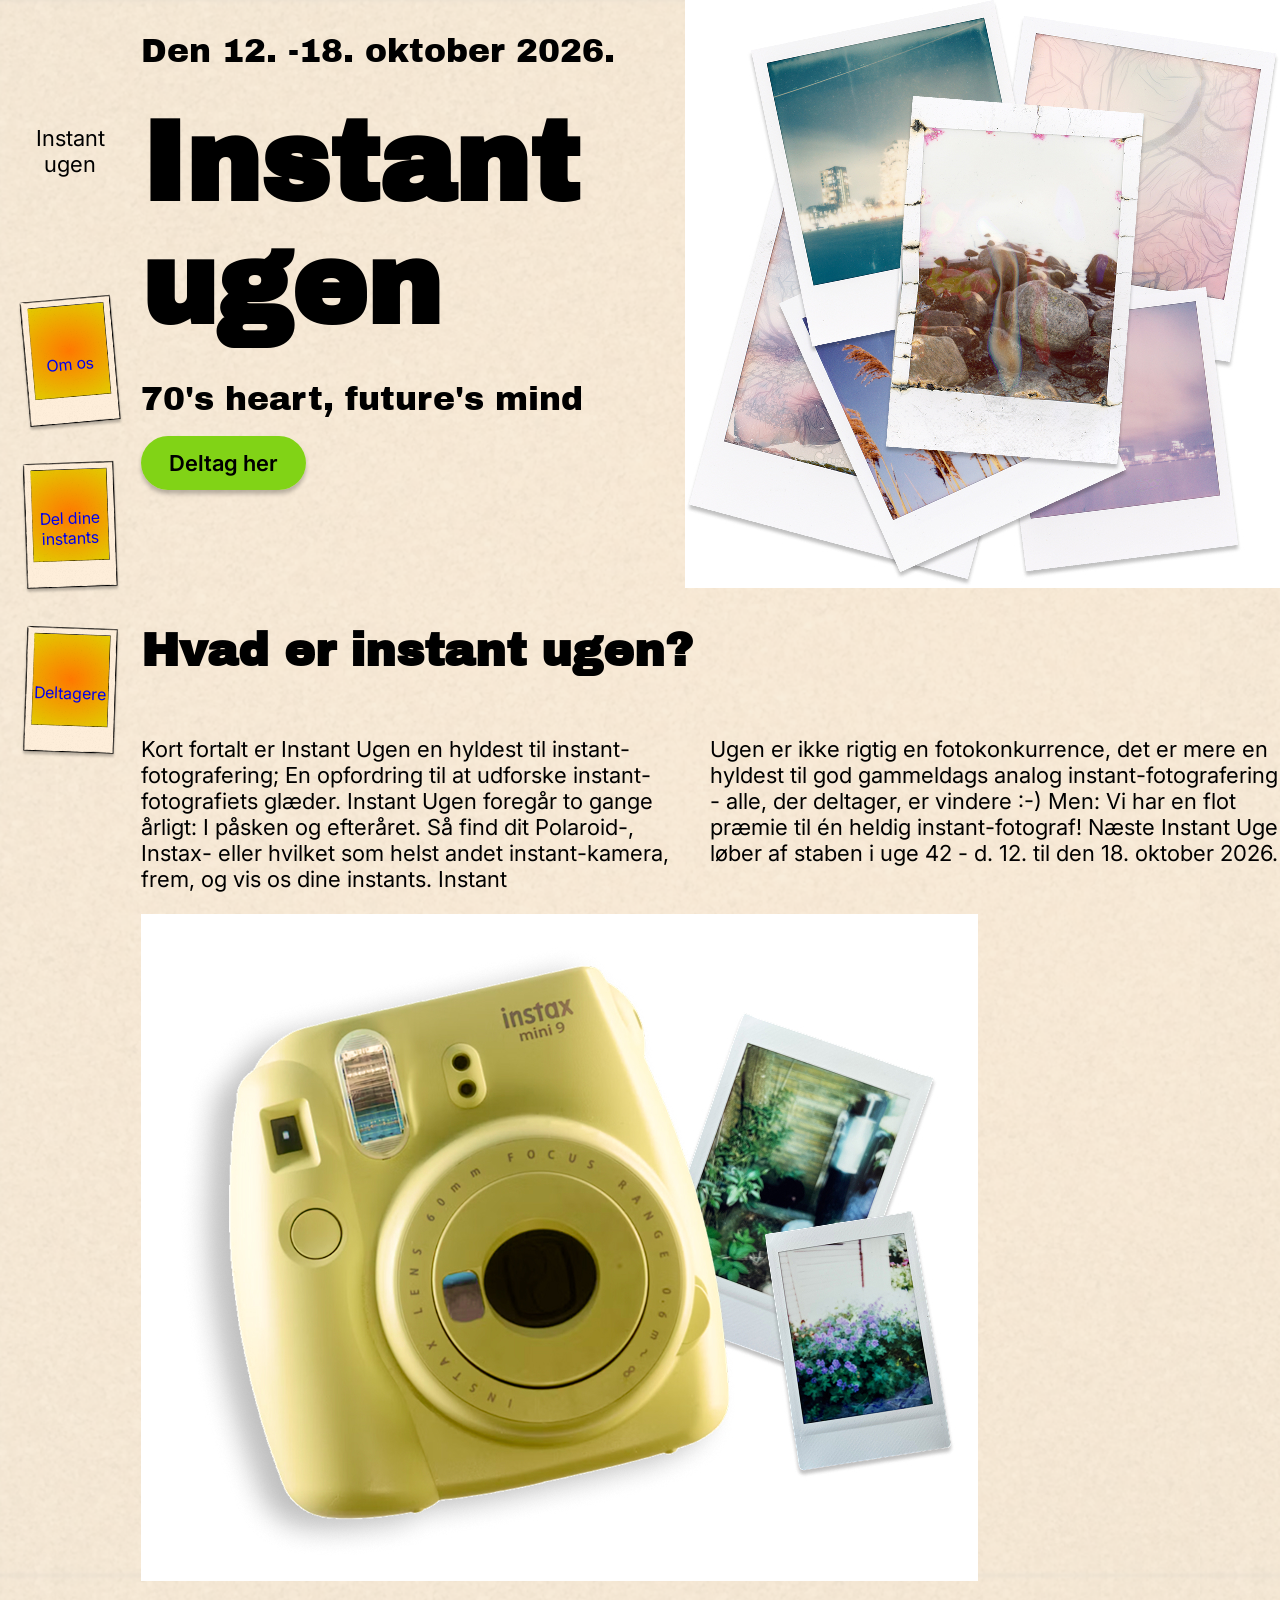
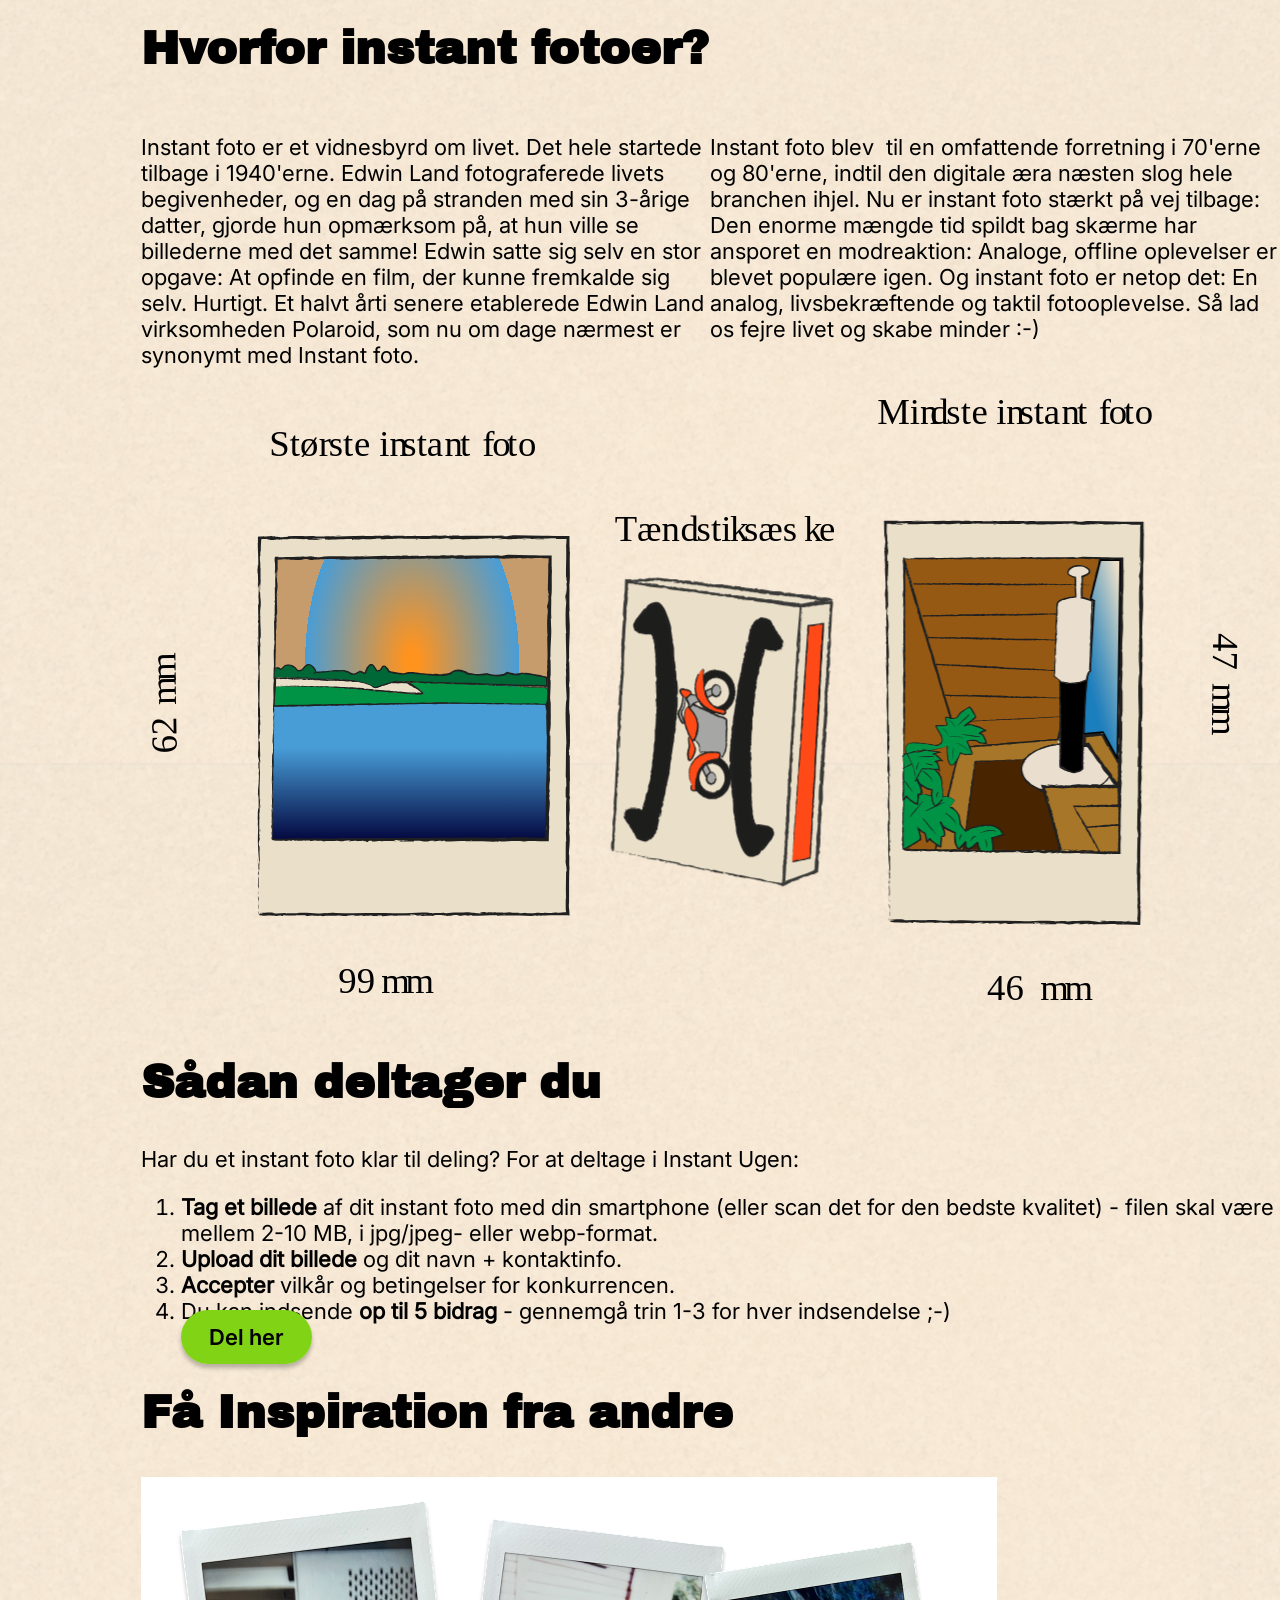
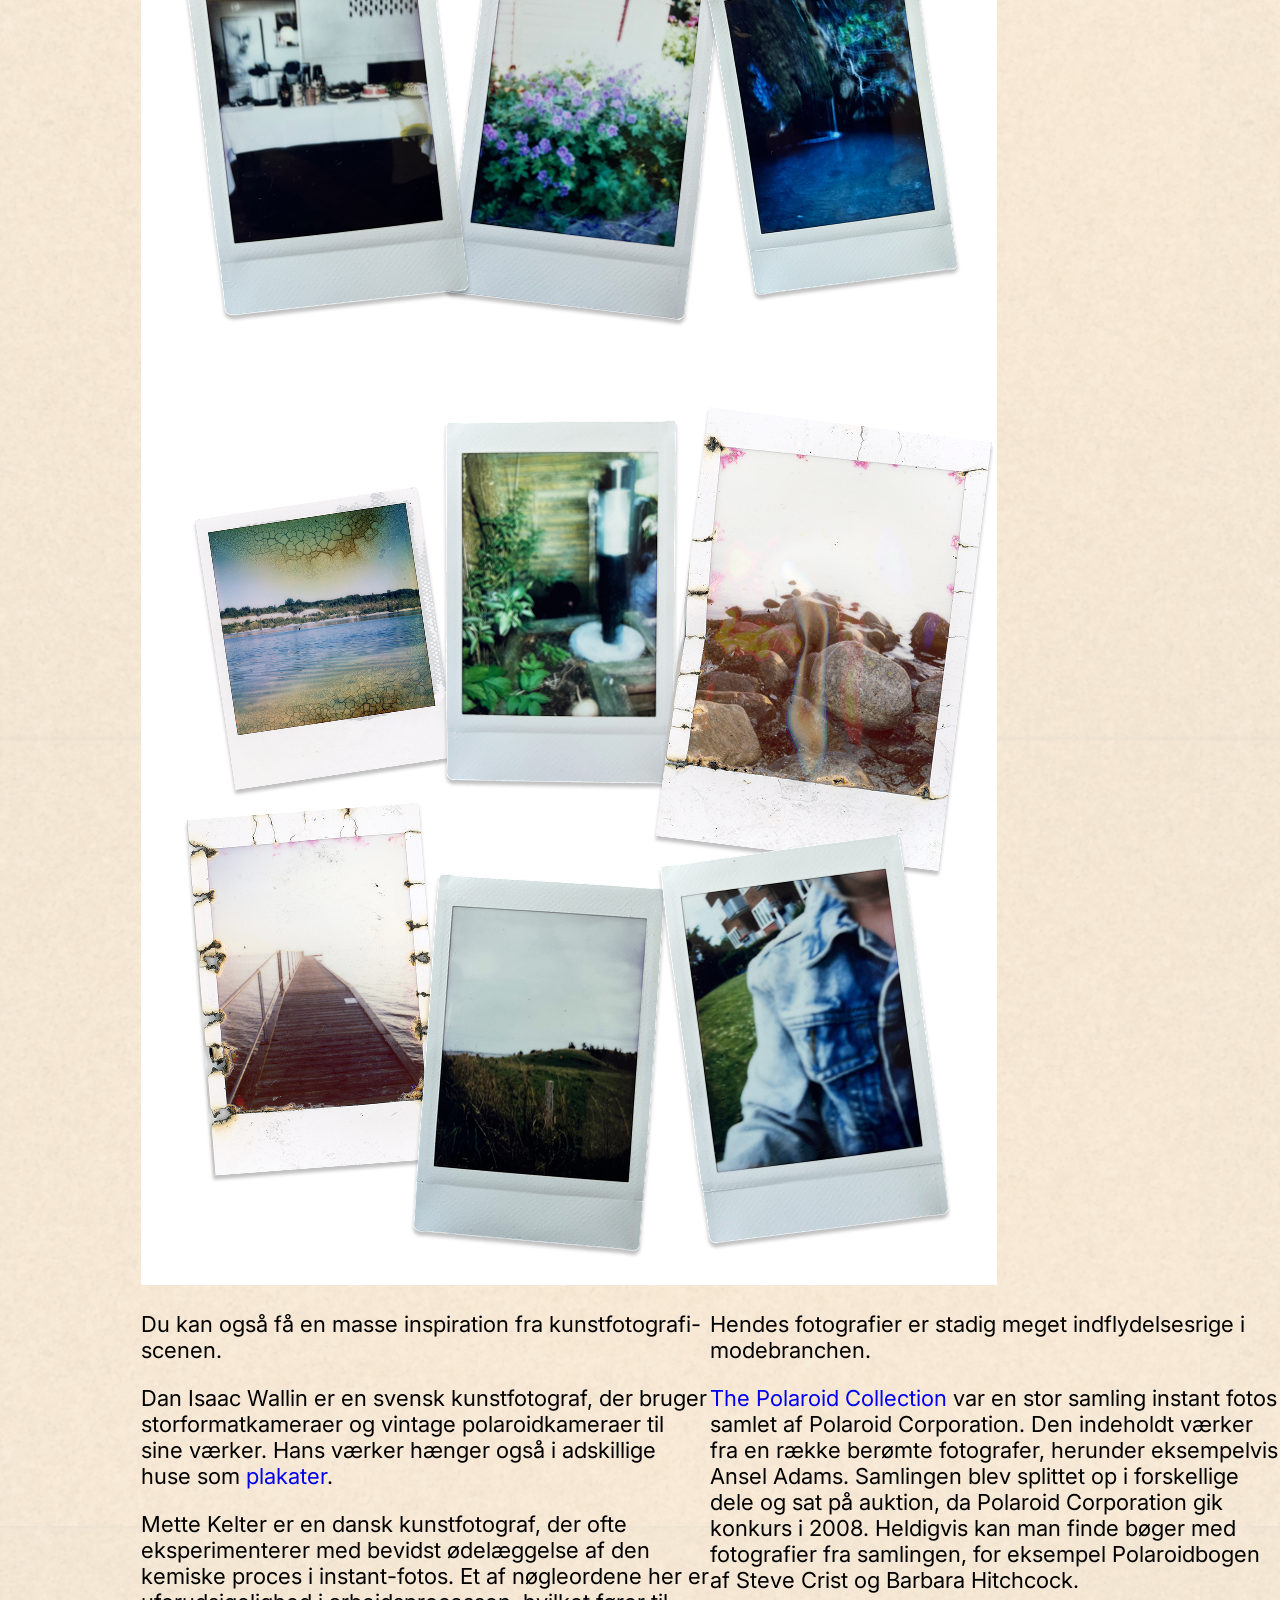
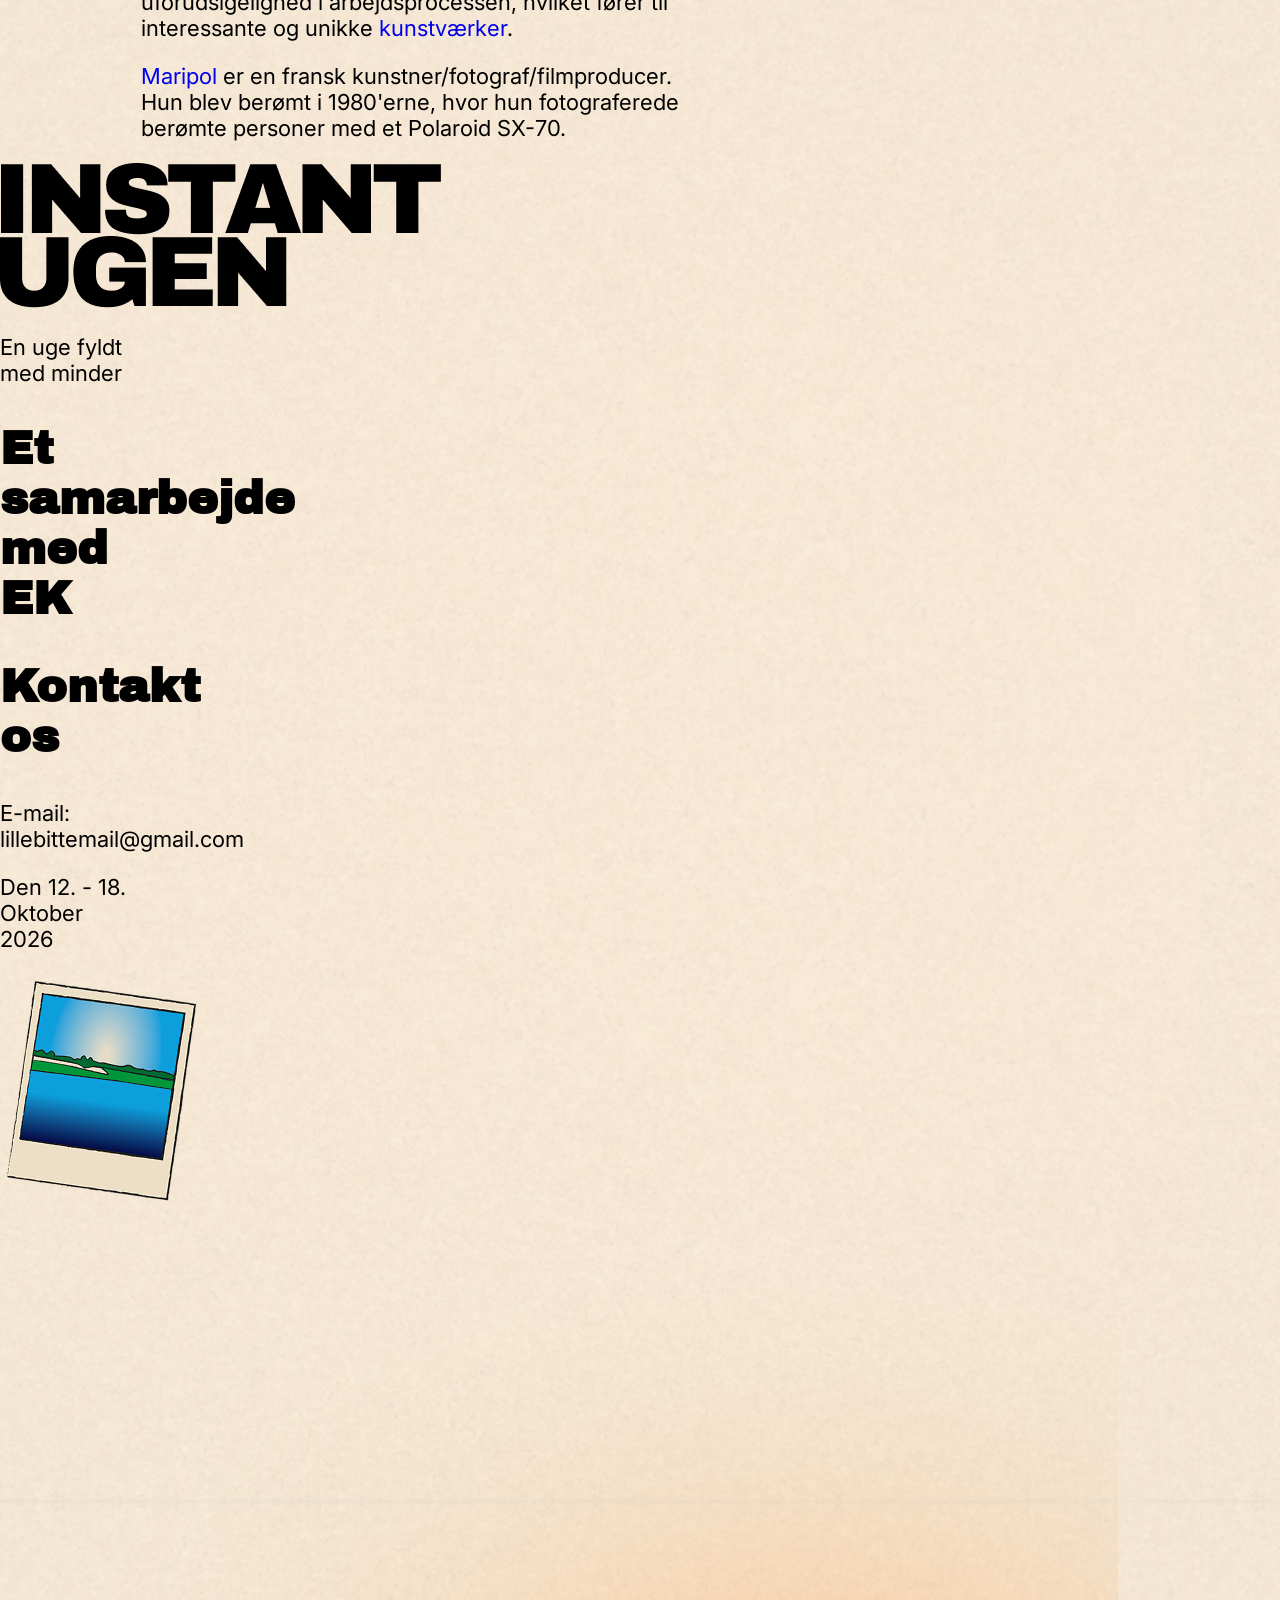
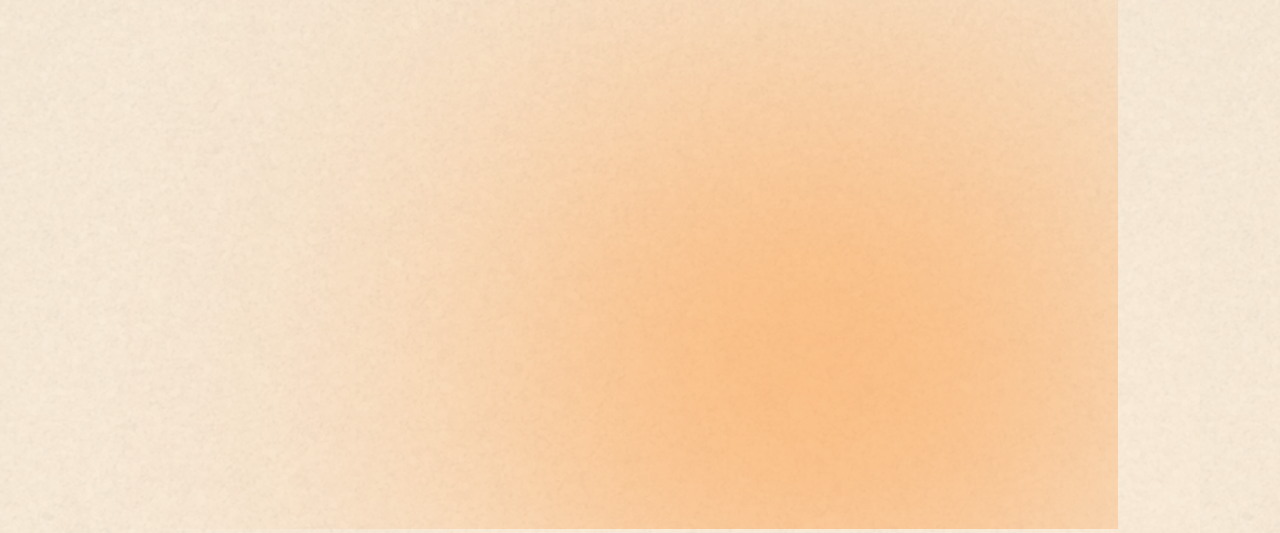
==== commit 008aea19: "Refactor footer structure and styles across multiple pages for consistency" ====
--- a/index.html
+++ b/index.html
@@ -5124,16 +5124,27 @@
         </div>
       </section>
     </main>
-    <footer class="grid2">
-      <div><h1 class="h1footer">Instant Ugen</h1>
-      <p class="tagline">70's heart, future's mind</p>
-      <p>Et samarnejde med EK</p>
-      </div>
-      <div>
-        <h3>Kontakt os</h3>
-        <p>E-mail: lillebittemail@gmail.com</p>
-        <p>D. 12. - 18. oktober</p>
-      </div>
+    <footer>
+    <section class="footerContent">
+        <div class="footerSek1">
+          <img class="LogoFooter" src="/pics/INSTANTUGEN.png" alt="logo" />
+          <p class="tagline">En uge fyldt med minder</p>
+          <h2 class="underoverskrift">Et samarbejde med EK</h2>
+        </div>
+
+        <div class="addBorder">
+          <div>
+            <h2 class="underoverskrift">Kontakt os</h2>
+            <p>E-mail: lillebittemail@gmail.com</p>
+            <p>Den 12. - 18. Oktober 2026</p>
+          </div>
+          <div>
+            <img class="footerImg" src="pics/FooterImg.png" alt="billede footer" />
+          </div>
+        </div>
+      </section>
+
+      <img class="blurFooter" src="pics/blurFooter.png" alt="blur img" />
     </footer>
   </body>
 </html>
--- a/css/general.css
+++ b/css/general.css
@@ -153,14 +153,11 @@
   gap: 10px;
 }
 
-.h1footer {
-  font-family: var(--font-h1);
-  font-size: 34px;
-  color: #000;
+/**** baggrund ****/
+
+body {
+  background-color: #f8efe0;
+  background-image: url("/pics/baggrund_lang.png");
+  background-repeat: repeat;
+  background-size: 1200px;
 }
-
-.tagline {
-  font-family: var(--font-h1);
-  font-size: 24px;
-  color: #000;
-}
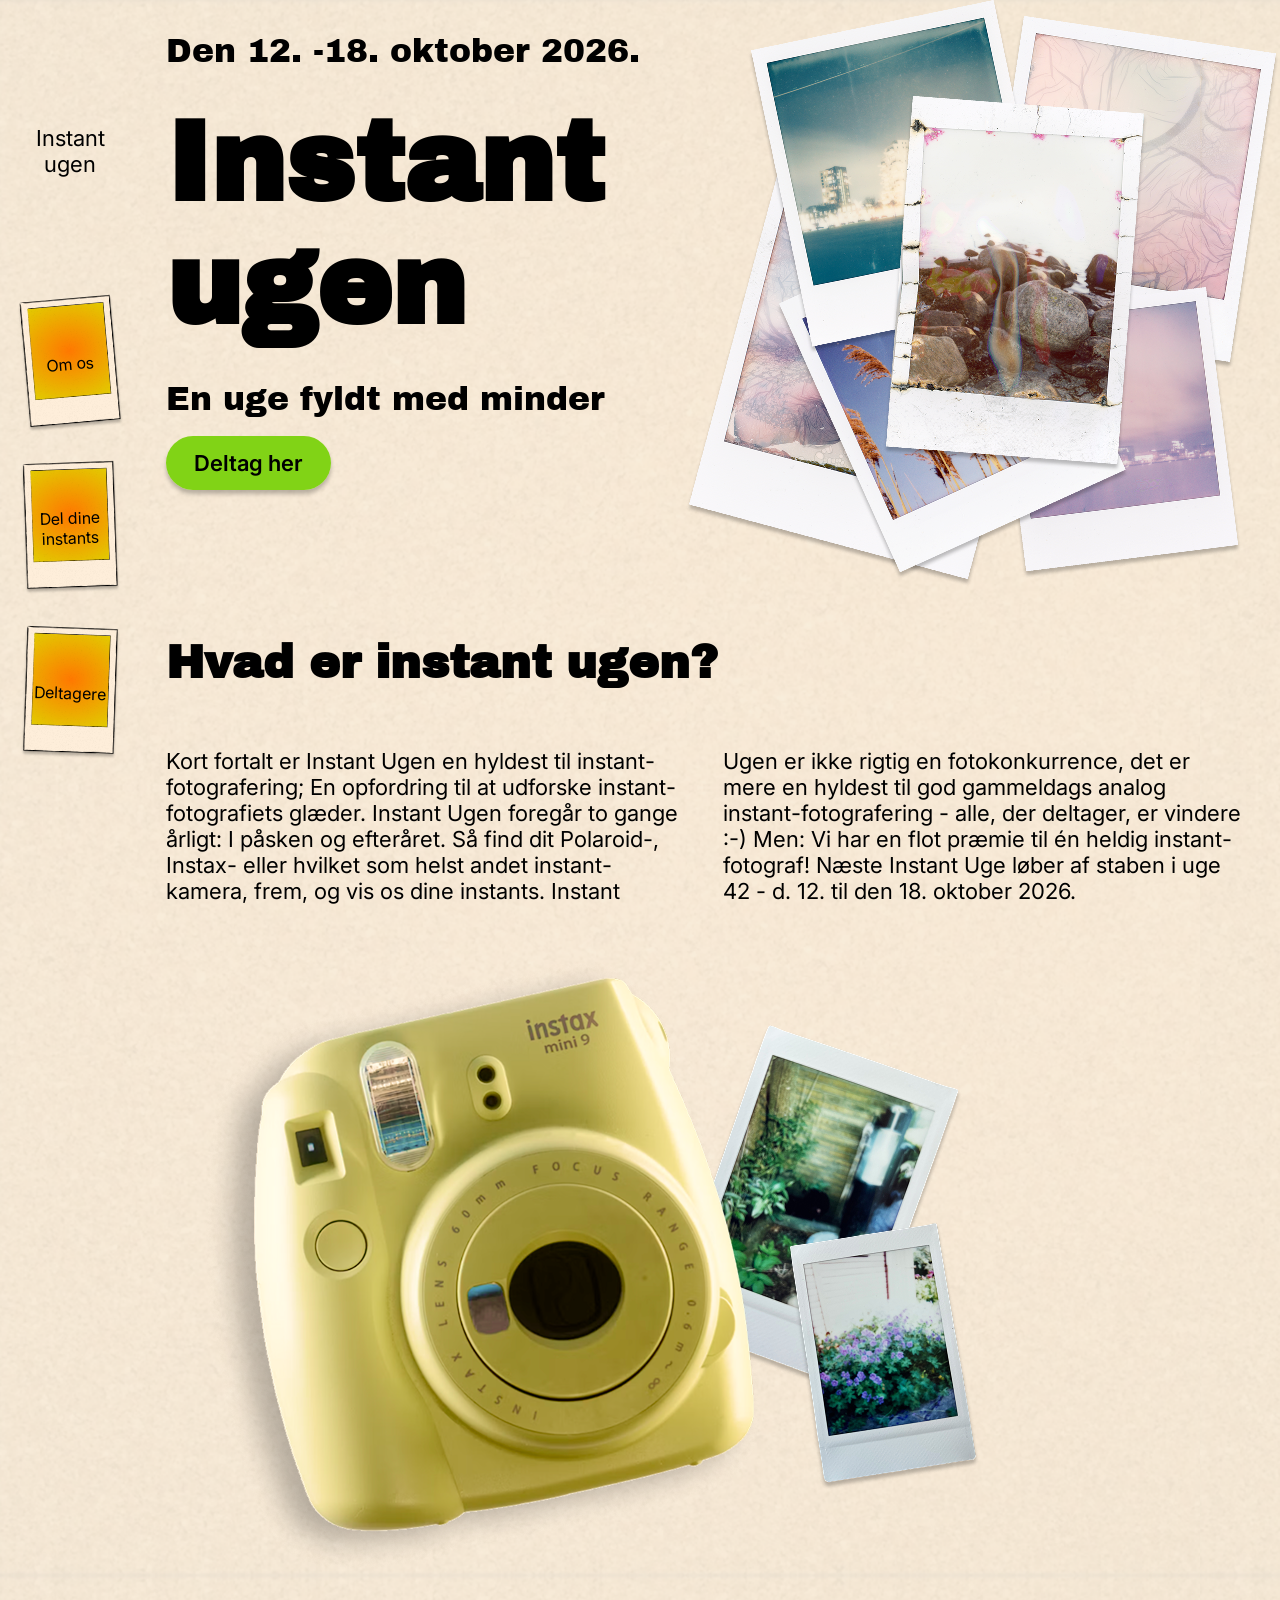
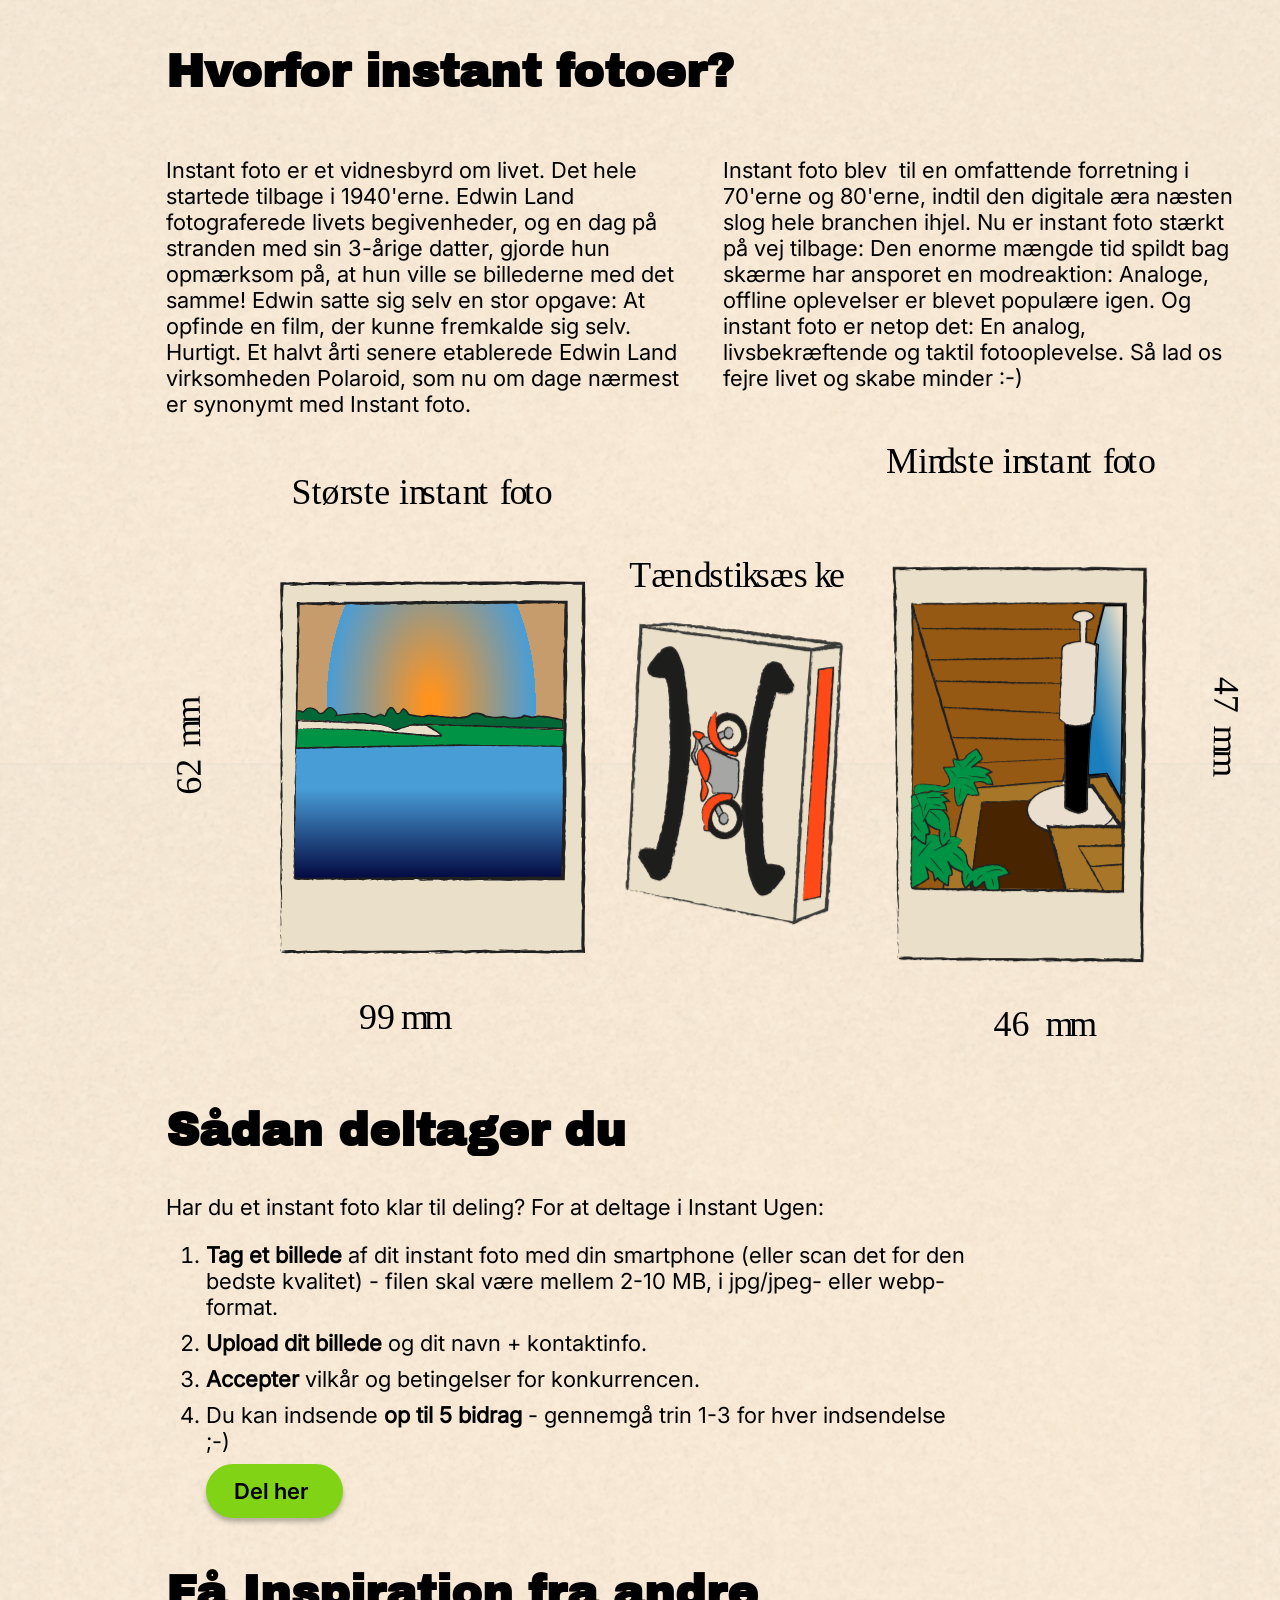
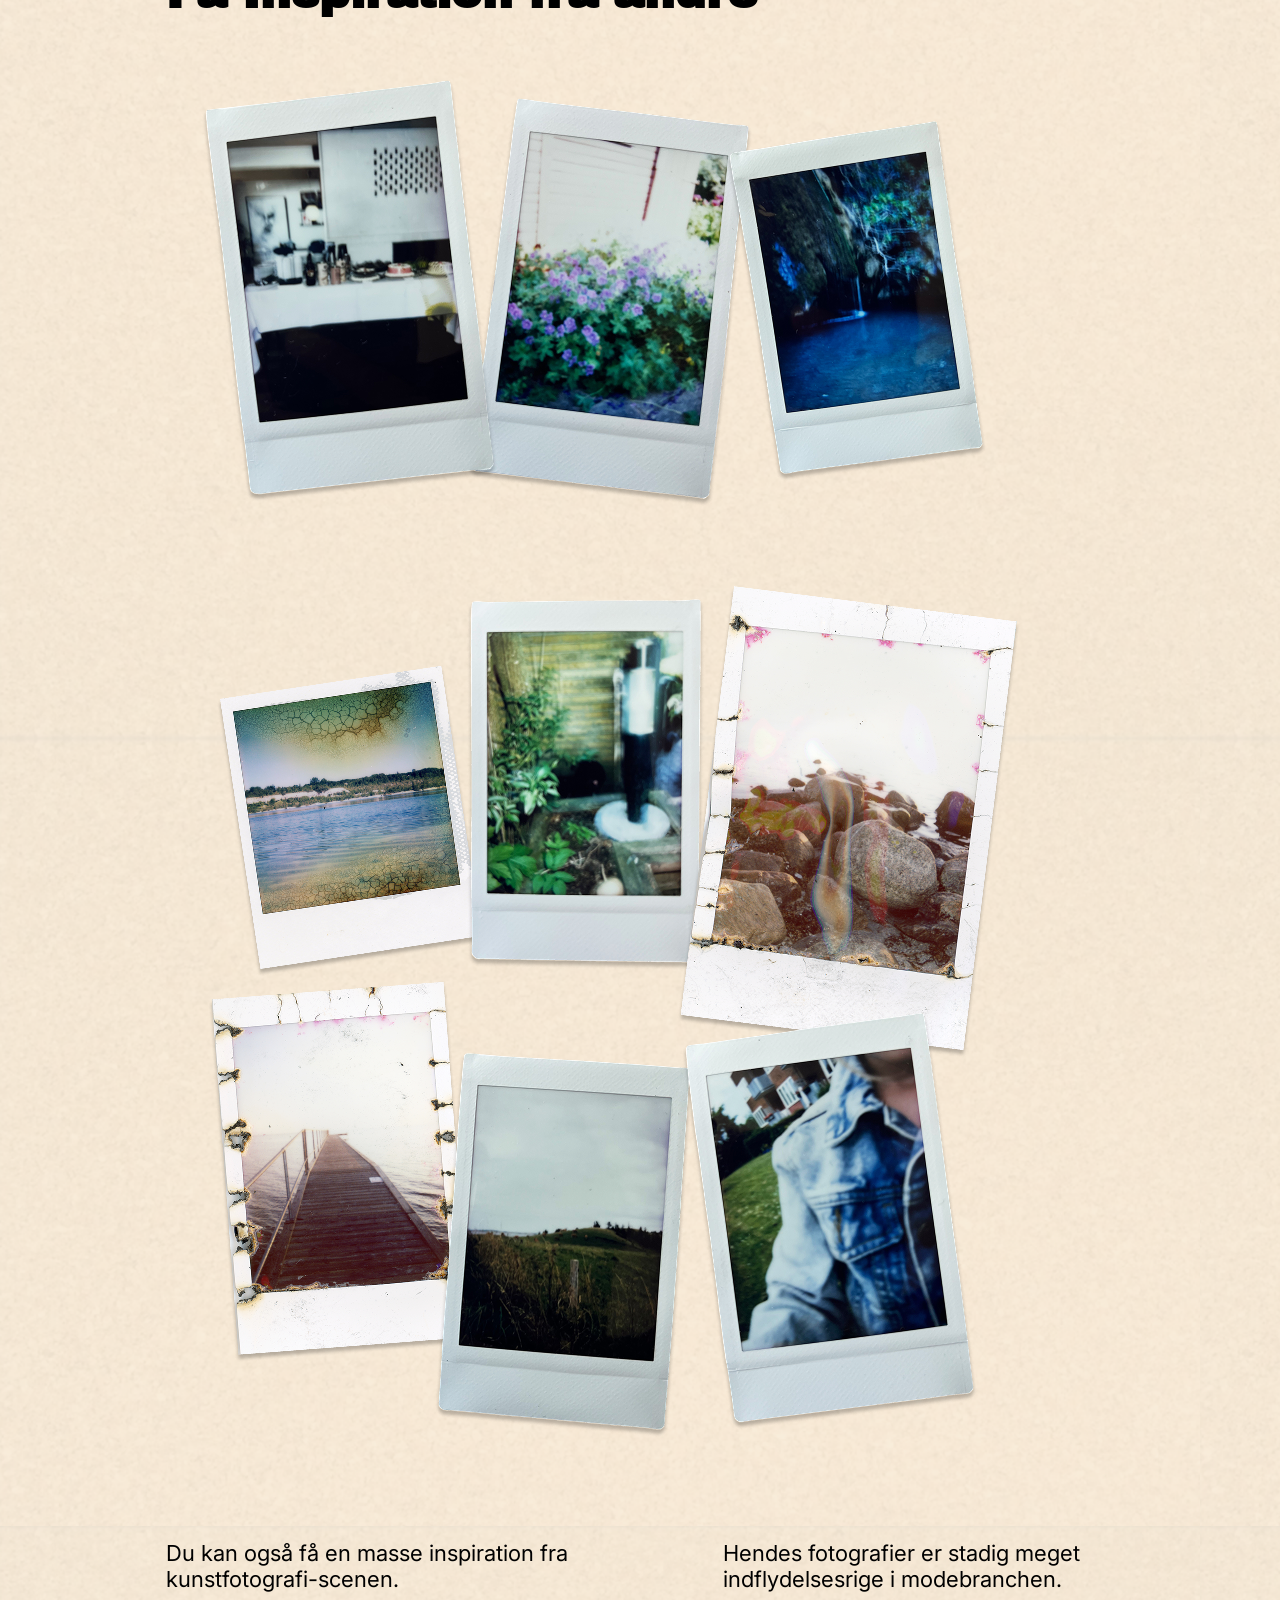
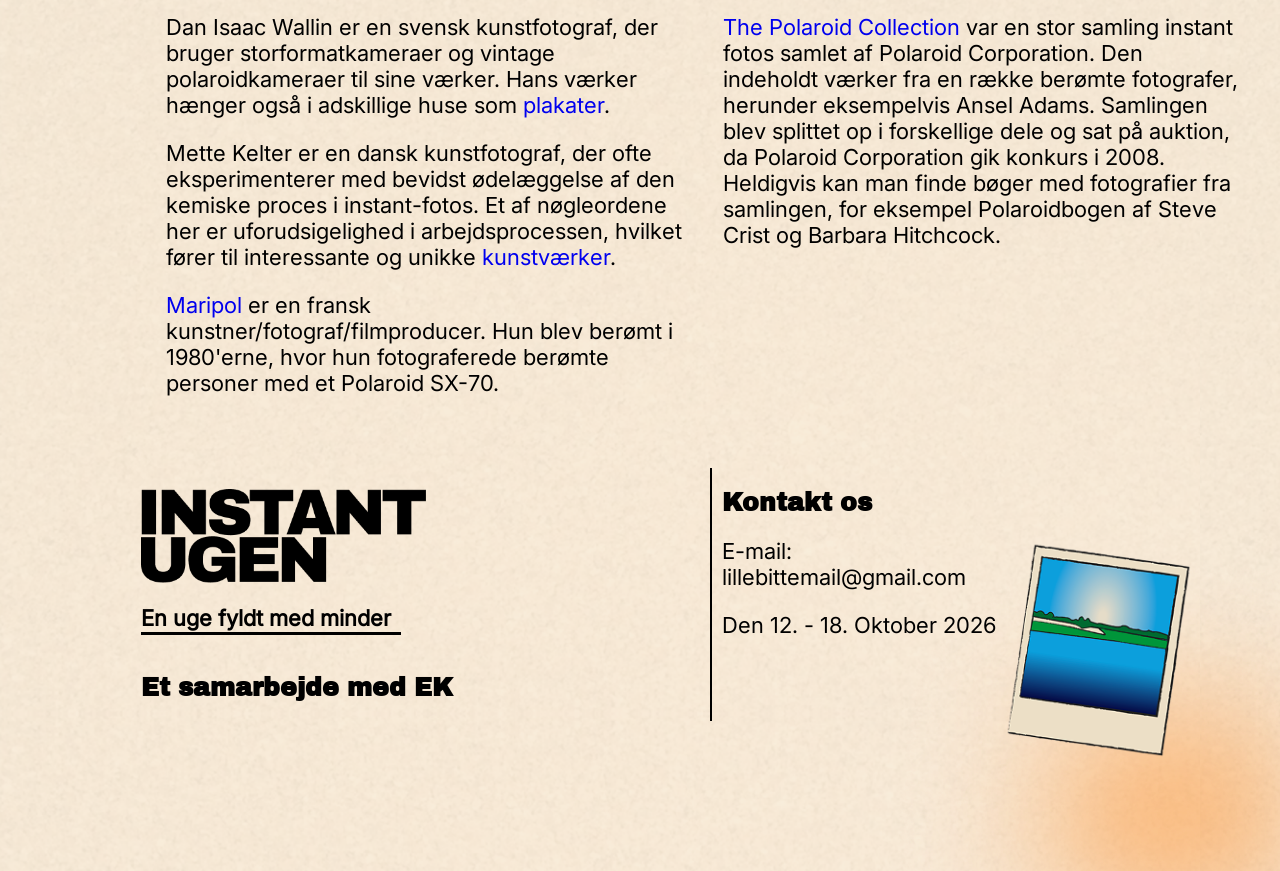
==== commit 62874b78: "Update index.html content and add new images; adjust CSS for layout" ====
--- a/index.html
+++ b/index.html
@@ -45,10 +45,10 @@
           <p class="date">Den 12. -18. oktober 2026.</p>
           <h1>Instant</h1>
           <h1>ugen</h1>
-          <p class="date">70's heart, future's mind</p>
+          <p class="date">En uge fyldt med minder</p>
           <a class="cta" href="del.html">Deltag her</a>
         </div>
-        <img class="hero" src="pics/hero.jpg" alt="en bunke af instant fotoer" />
+        <img class="hero" src="pics/heropic.png" alt="en bunke af instant fotoer" />
       </section>
       <section>
         <h2>Hvad er instant ugen?</h2>
@@ -64,7 +64,7 @@
             oktober 2026.
           </p>
         </div>
-        <img src="pics/kamera+pics.jpg" alt="Instant Ugen" />
+        <img src="pics/instax.png" alt="Instant Ugen" />
       </section>
       <section>
         <div>
@@ -5104,12 +5104,12 @@
             <li><strong>Upload dit billede</strong> og dit navn + kontaktinfo.</li>
             <li><strong>Accepter</strong> vilkår og betingelser for konkurrencen.</li>
             <li>Du kan indsende <strong>op til 5 bidrag</strong> - gennemgå trin 1-3 for hver indsendelse ;-)</li>
-          <a class="cta" href="del.html">Del her</a>
+          <a class="cta gaptop" href="del.html">Del her</a>
         </div>
       </section>
       <section>
         <h2>Få Inspiration fra andre</h2>
-       <img src="pics/../pics/polaroider9.jpg" alt="Billede af instants" />
+       <img src="pics/indexbottom.png" alt="Billede af instants" />
       </section>
       <section class="grid2">
         <div>
--- a/css/general.css
+++ b/css/general.css
@@ -72,6 +72,10 @@
   min-height: 100vh;
 }
 
+main {
+  padding-left: 25px;
+}
+
 main,
 footer {
   width: 100%;
@@ -140,17 +144,19 @@
   /*  font-size: 48px; */
   font-size: clamp(10px, 1.5vw, 16px);
   text-align: center;
+  color: #000;
 }
 
 .cta {
   font-family: var(--nav-font);
   font-size: 22px;
-  color: var(--color-);
+  color: #000;
   background-color: var(--color-tertiary);
   padding: 14px 28px;
   border-radius: 30px;
   box-shadow: 0px 4px 4px rgba(0, 0, 0, 0.25);
-  gap: 10px;
+  /* gap: 100px; */
+  border: none;
 }
 
 /**** baggrund ****/
@@ -161,3 +167,149 @@
   background-repeat: repeat;
   background-size: 1200px;
 }
+
+/****************** Footer *********************/
+@media (min-width: 880px) {
+  /** Footer IMGer **/
+  .LogoFooter {
+    width: 30%;
+  }
+
+  .footerImg {
+    display: block;
+    width: 70%;
+    position: relative;
+    top: 70px;
+  }
+
+  footer {
+    position: relative;
+    overflow: hidden;
+  }
+
+  .blurFooter {
+    position: absolute;
+    bottom: 0;
+    right: 0;
+    width: 400px;
+    z-index: 0;
+    pointer-events: none;
+  }
+  /** Footer layout **/
+
+  .underoverskrift {
+    font-size: 25px;
+  }
+
+  .footerSek1 {
+    display: flex;
+    flex-direction: column;
+    margin-top: 21px;
+  }
+
+  .tagline {
+    position: relative;
+    display: inline-block;
+    font-weight: 800;
+    align-self: flex-start;
+  }
+
+  .tagline::after {
+    content: "";
+    position: absolute;
+    left: 0px;
+    right: -10px;
+    bottom: -4px;
+    height: 3px;
+    background: #000;
+  }
+
+  .addBorder {
+    display: grid;
+    grid-template-columns: 1fr 1fr;
+    border-left: 2px solid #000;
+    padding-left: 100px;
+    z-index: 100;
+  }
+
+  .footerContent {
+    display: grid;
+    grid-template-columns: 1fr 1fr;
+    padding-bottom: 100px;
+  }
+
+  footer {
+    grid-column: 2;
+  }
+}
+
+@media (max-width: 880px) {
+  .footerImg {
+    display: none;
+  }
+
+  .blurFooter {
+    position: absolute;
+    bottom: 0;
+    right: 0;
+    width: 200px;
+    z-index: 0;
+    pointer-events: none;
+  }
+
+  .tagline {
+    font-size: 13px;
+    position: relative;
+    display: inline-block;
+    font-weight: 800;
+    align-self: flex-start;
+  }
+
+  .tagline::after {
+    content: "";
+    position: absolute;
+    left: 0px;
+    right: -10px;
+    bottom: -4px;
+    height: 3px;
+    background: #000;
+  }
+
+  .footerContent {
+    display: grid;
+    grid-template-columns: 1fr 1fr;
+  }
+}
+
+.LogoFooter {
+  width: 50%;
+}
+
+footer {
+  position: relative;
+  overflow: hidden;
+}
+
+/** Footer layout **/
+
+.underoverskrift {
+  font-size: 25px;
+}
+
+.footerSek1 {
+  display: flex;
+  flex-direction: column;
+  margin-top: 21px;
+}
+
+.addBorder {
+  display: grid;
+  grid-template-columns: 1fr 1fr;
+  border-left: 2px solid #000;
+  padding-left: 10px;
+  z-index: 100;
+}
+
+footer {
+  grid-column: 2;
+}
--- a/css/index.css
+++ b/css/index.css
@@ -2,3 +2,24 @@
   font-family: var(--font-h1);
   font-size: 33px;
 }
+
+.grid2 p {
+  max-width: 520px;
+}
+
+ol {
+  max-width: 800px;
+}
+
+ol li {
+  margin-bottom: 10px;
+}
+
+.gaptop {
+  display: block;
+  width: 18%;
+}
+
+section {
+  margin-bottom: 50px;
+}
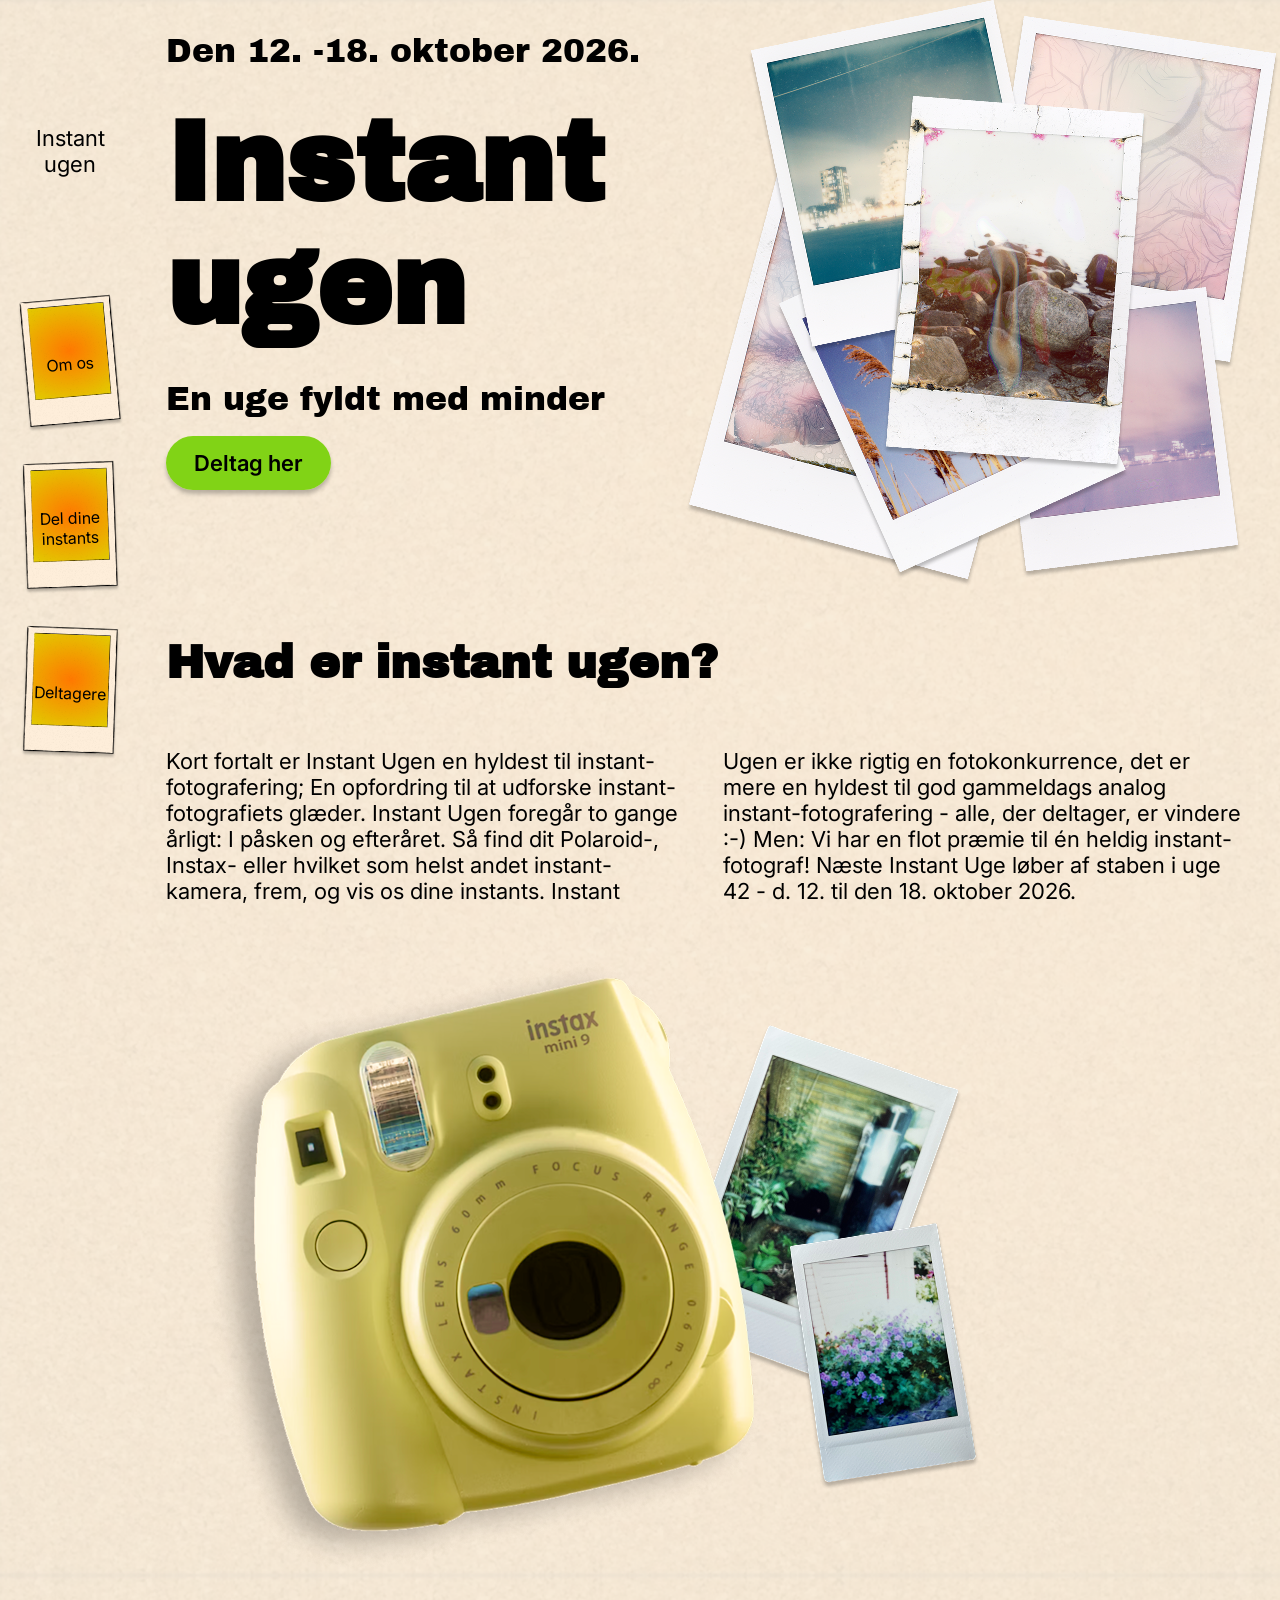
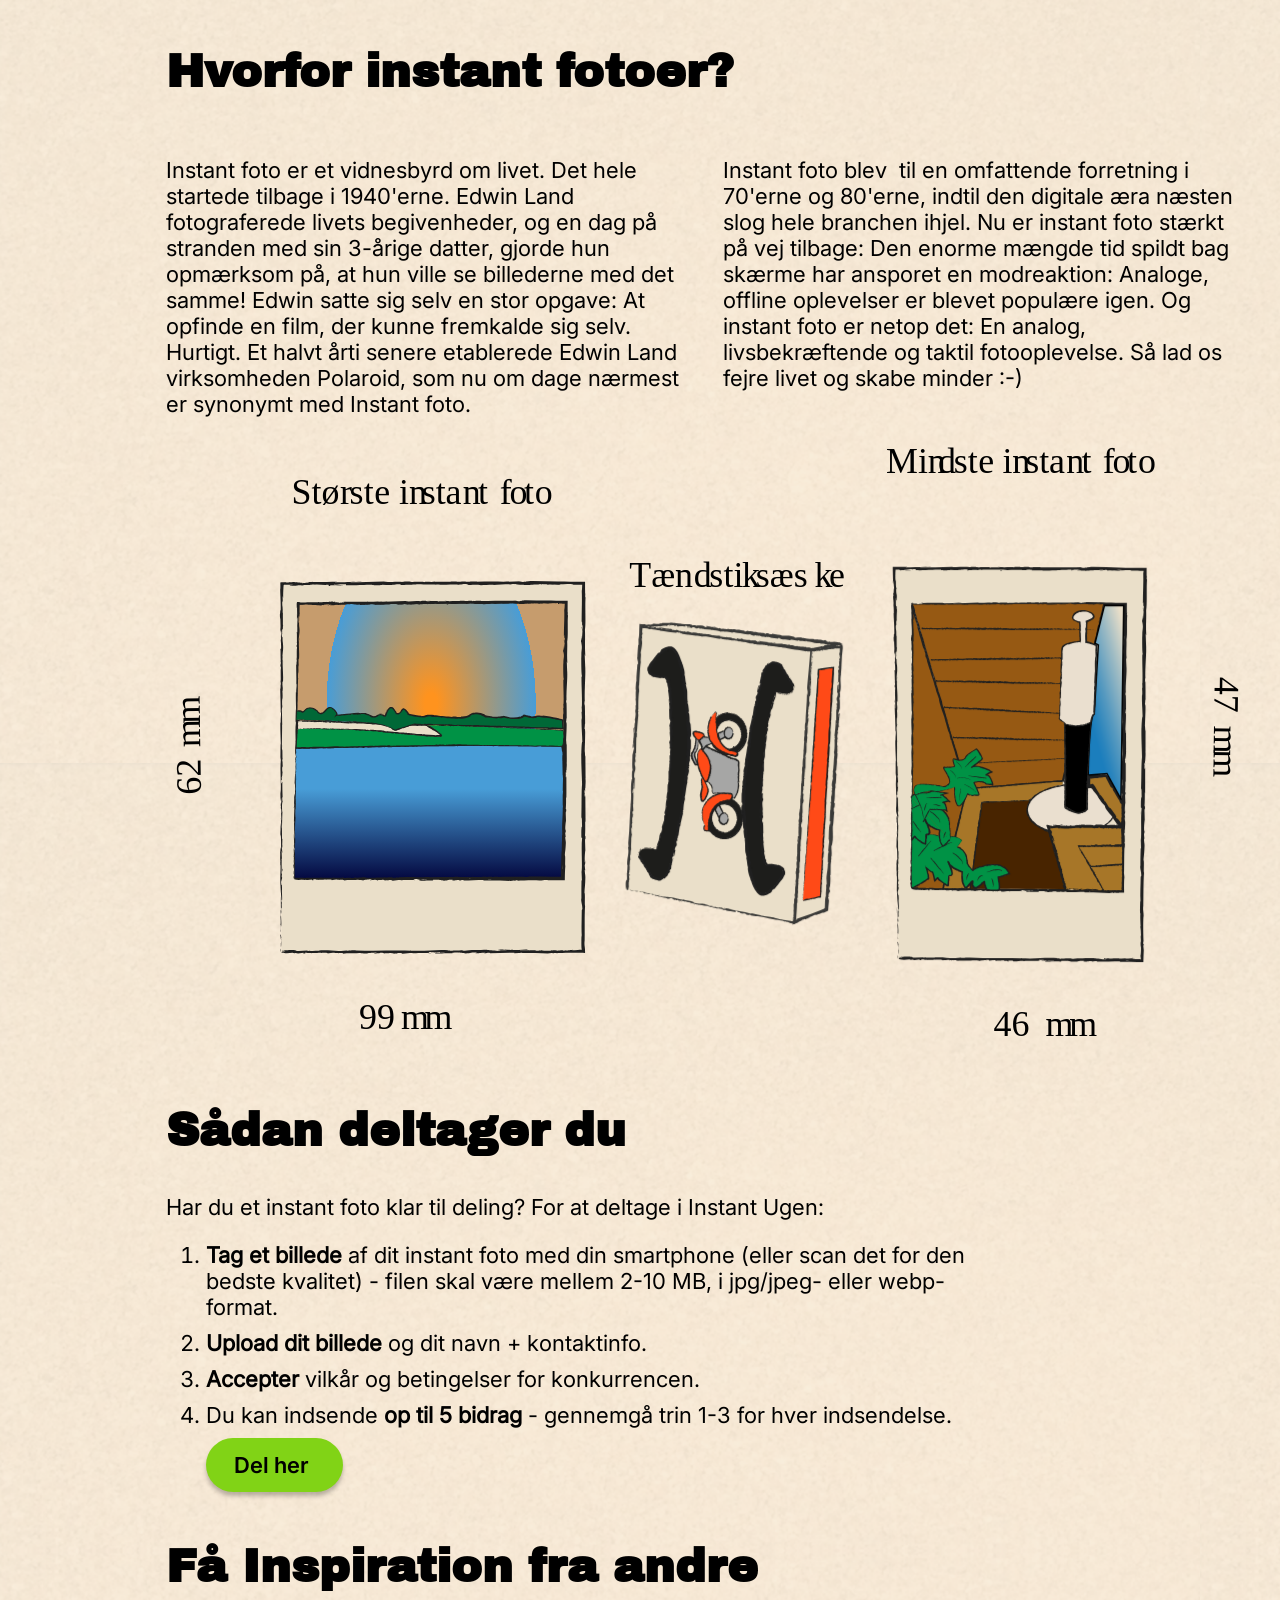
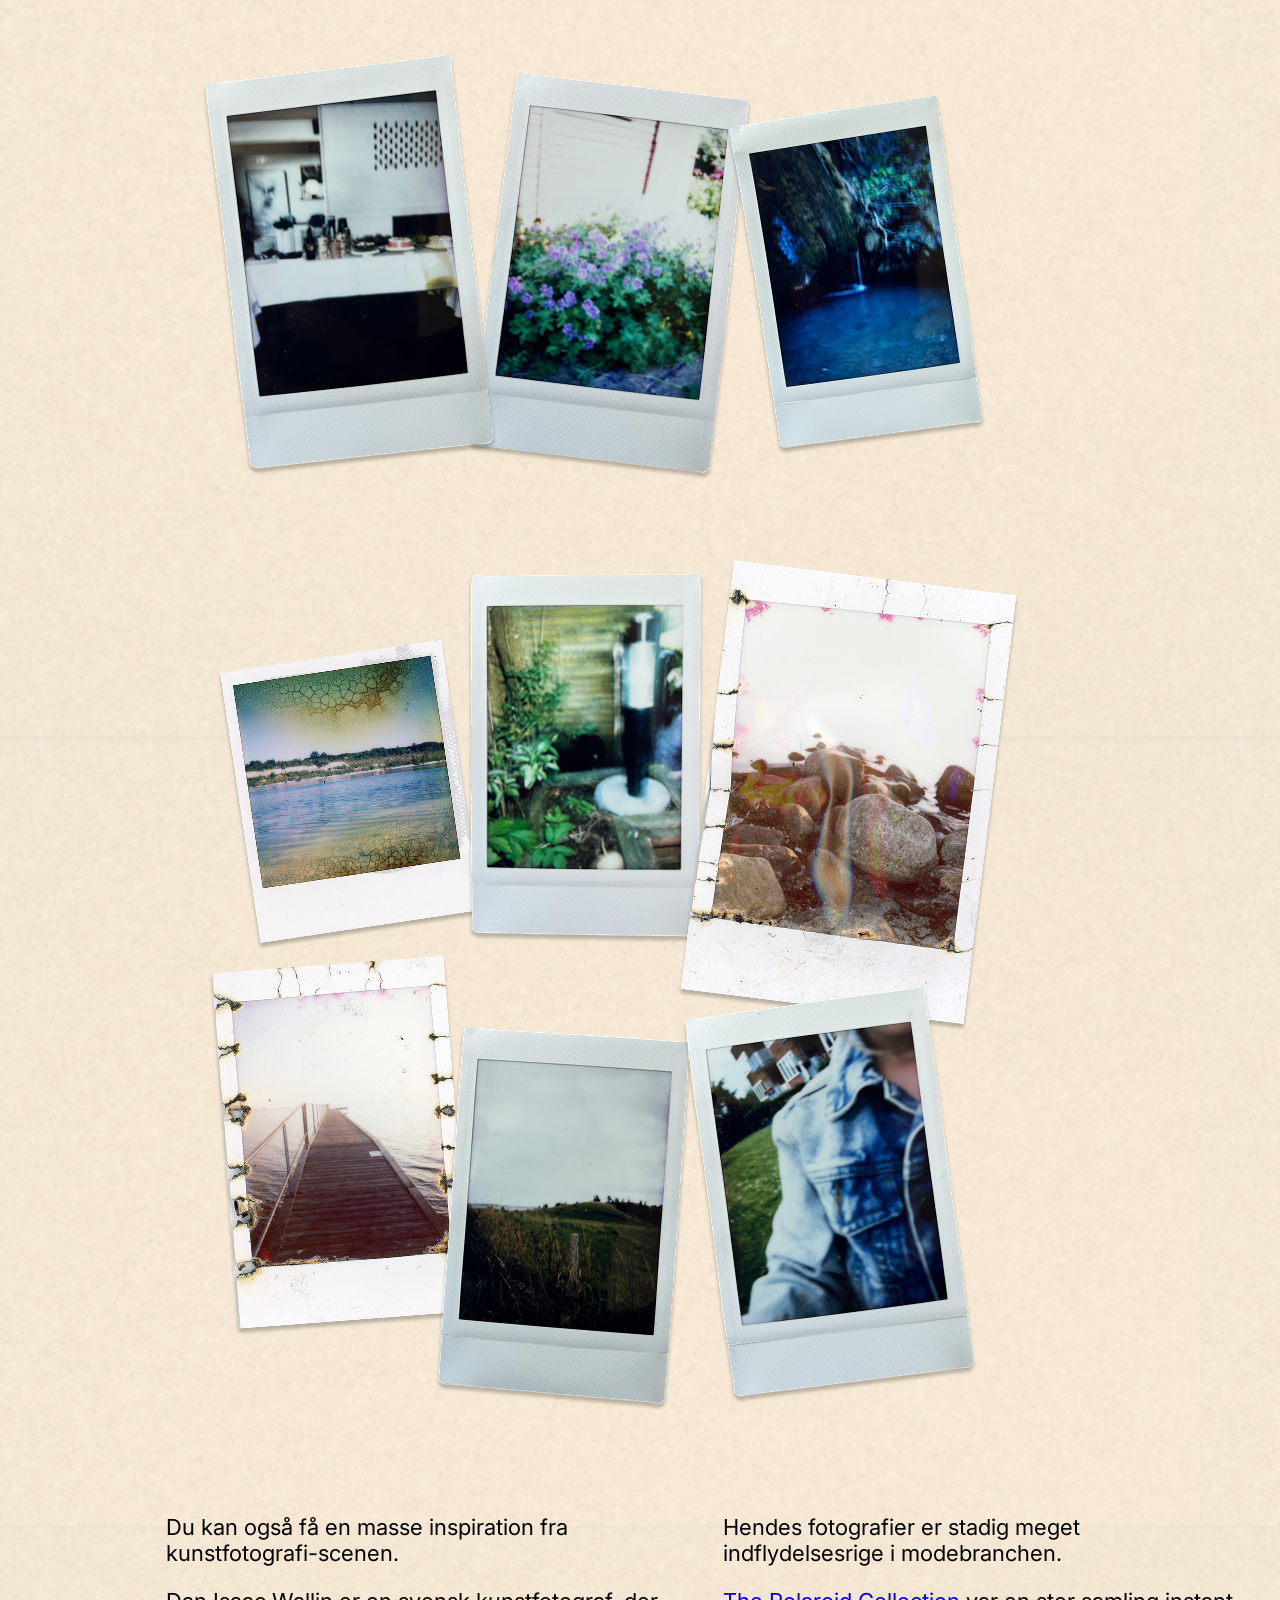
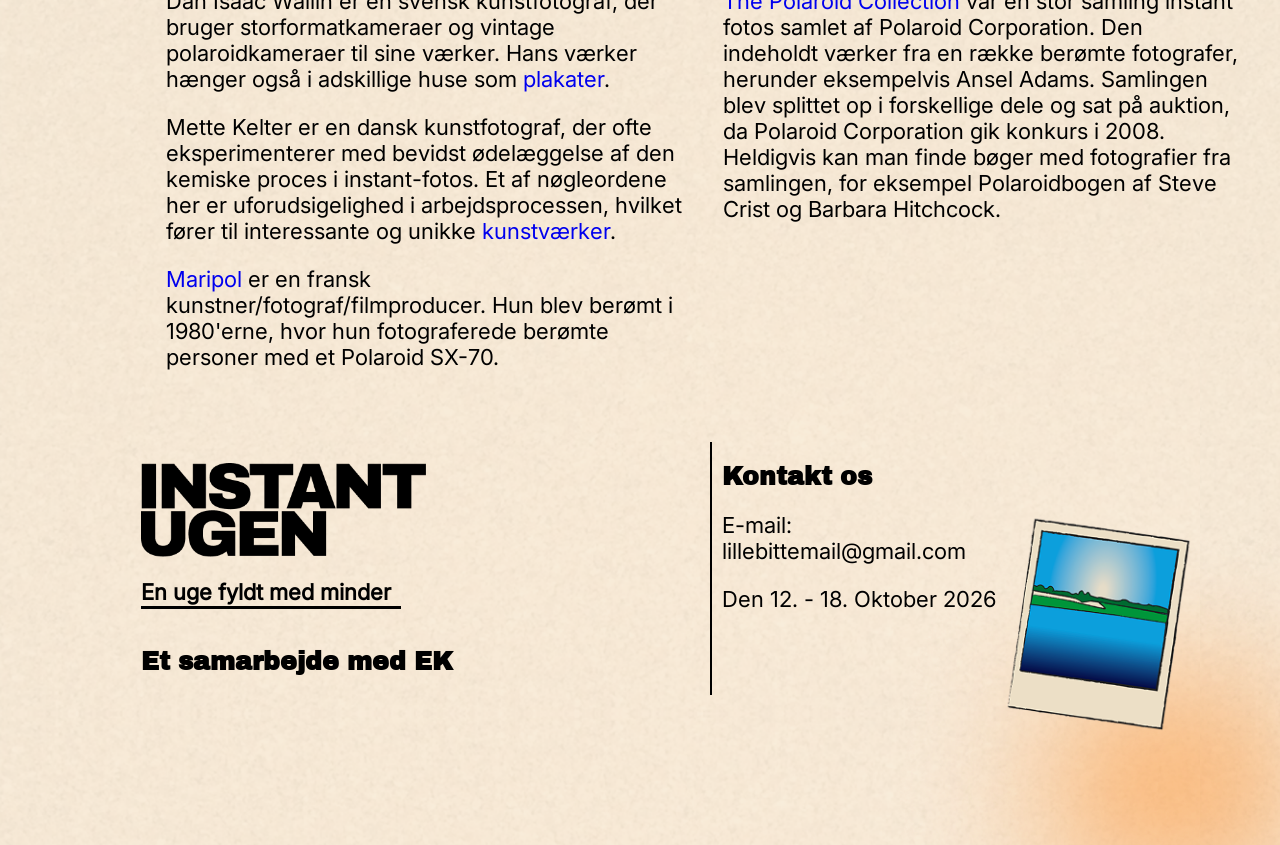
==== commit 064aa451: "- :-)" ====
--- a/index.html
+++ b/index.html
@@ -5103,7 +5103,7 @@
             <li><strong>Tag et billede</strong> af dit instant foto med din smartphone (eller scan det for den bedste kvalitet) - filen skal være mellem 2-10 MB, i jpg/jpeg- eller webp-format.</li>
             <li><strong>Upload dit billede</strong> og dit navn + kontaktinfo.</li>
             <li><strong>Accepter</strong> vilkår og betingelser for konkurrencen.</li>
-            <li>Du kan indsende <strong>op til 5 bidrag</strong> - gennemgå trin 1-3 for hver indsendelse ;-)</li>
+            <li>Du kan indsende <strong>op til 5 bidrag</strong> - gennemgå trin 1-3 for hver indsendelse.</li>
           <a class="cta gaptop" href="del.html">Del her</a>
         </div>
       </section>
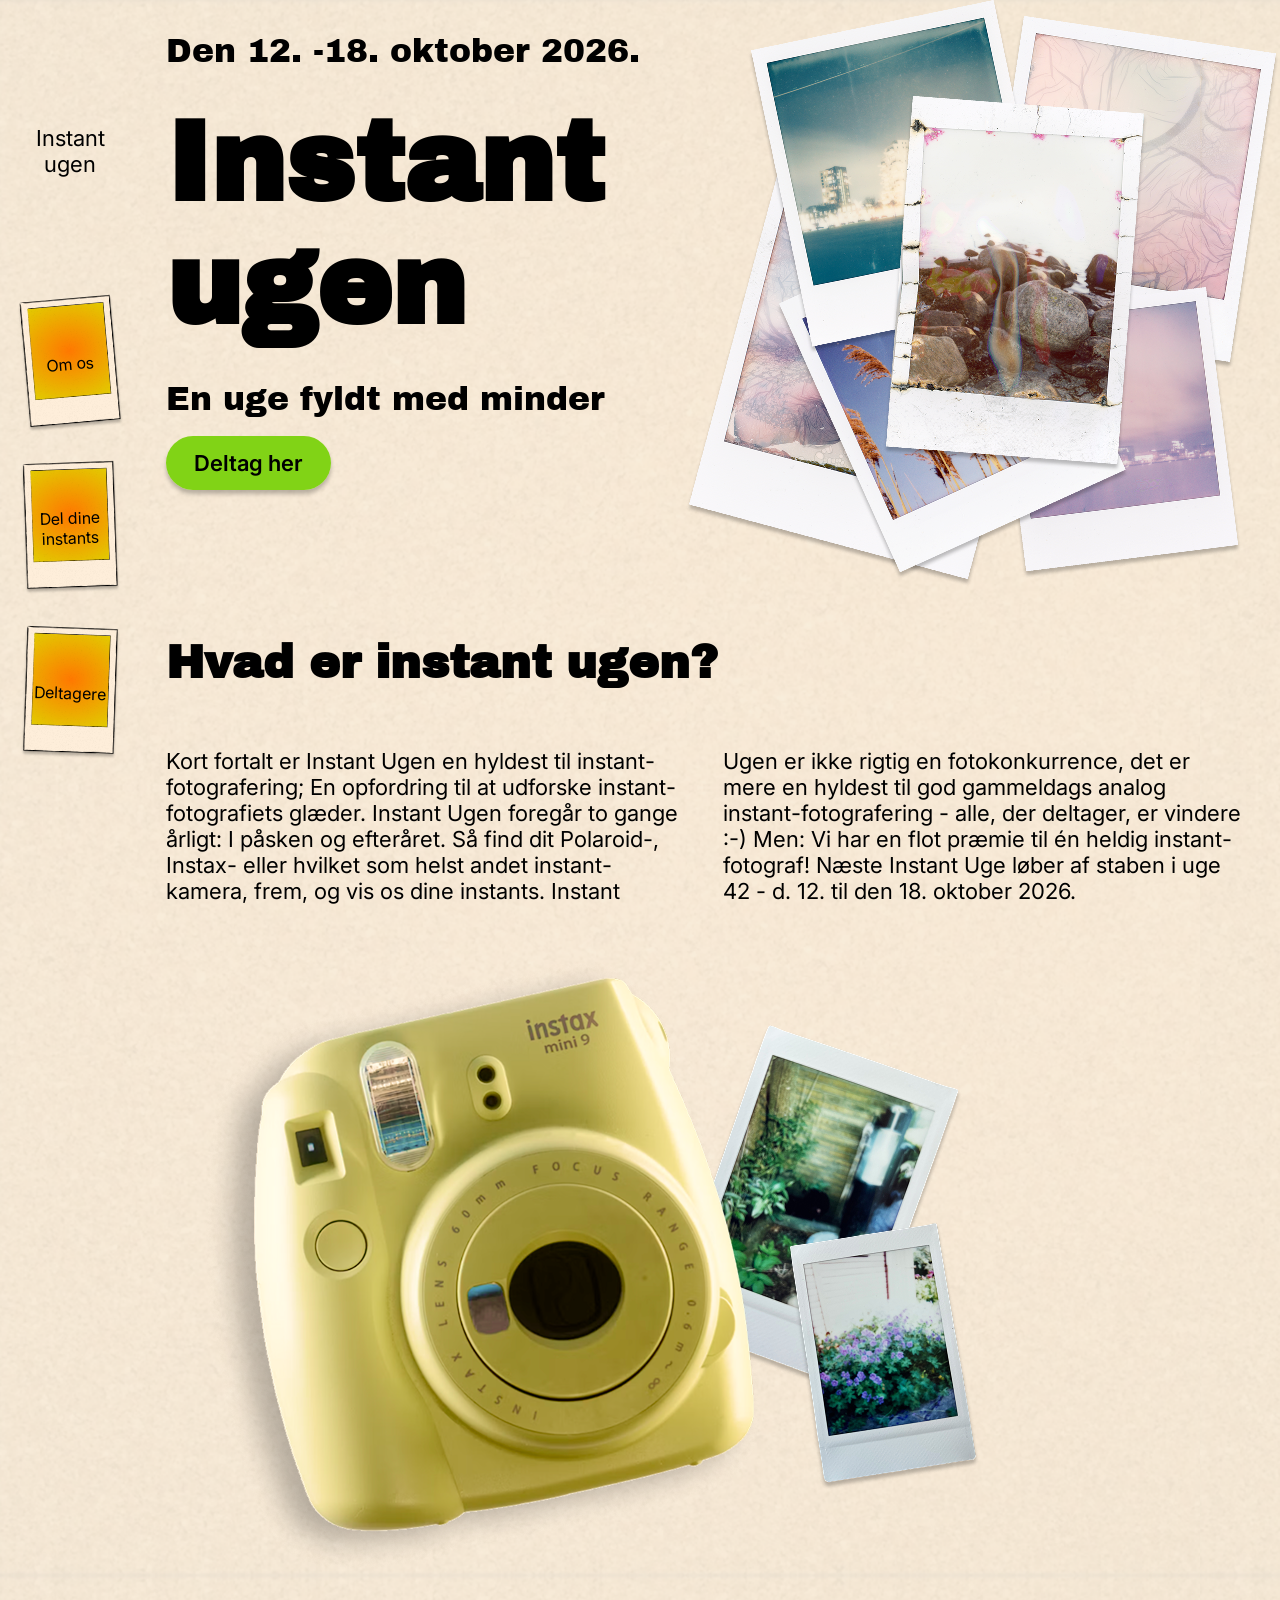
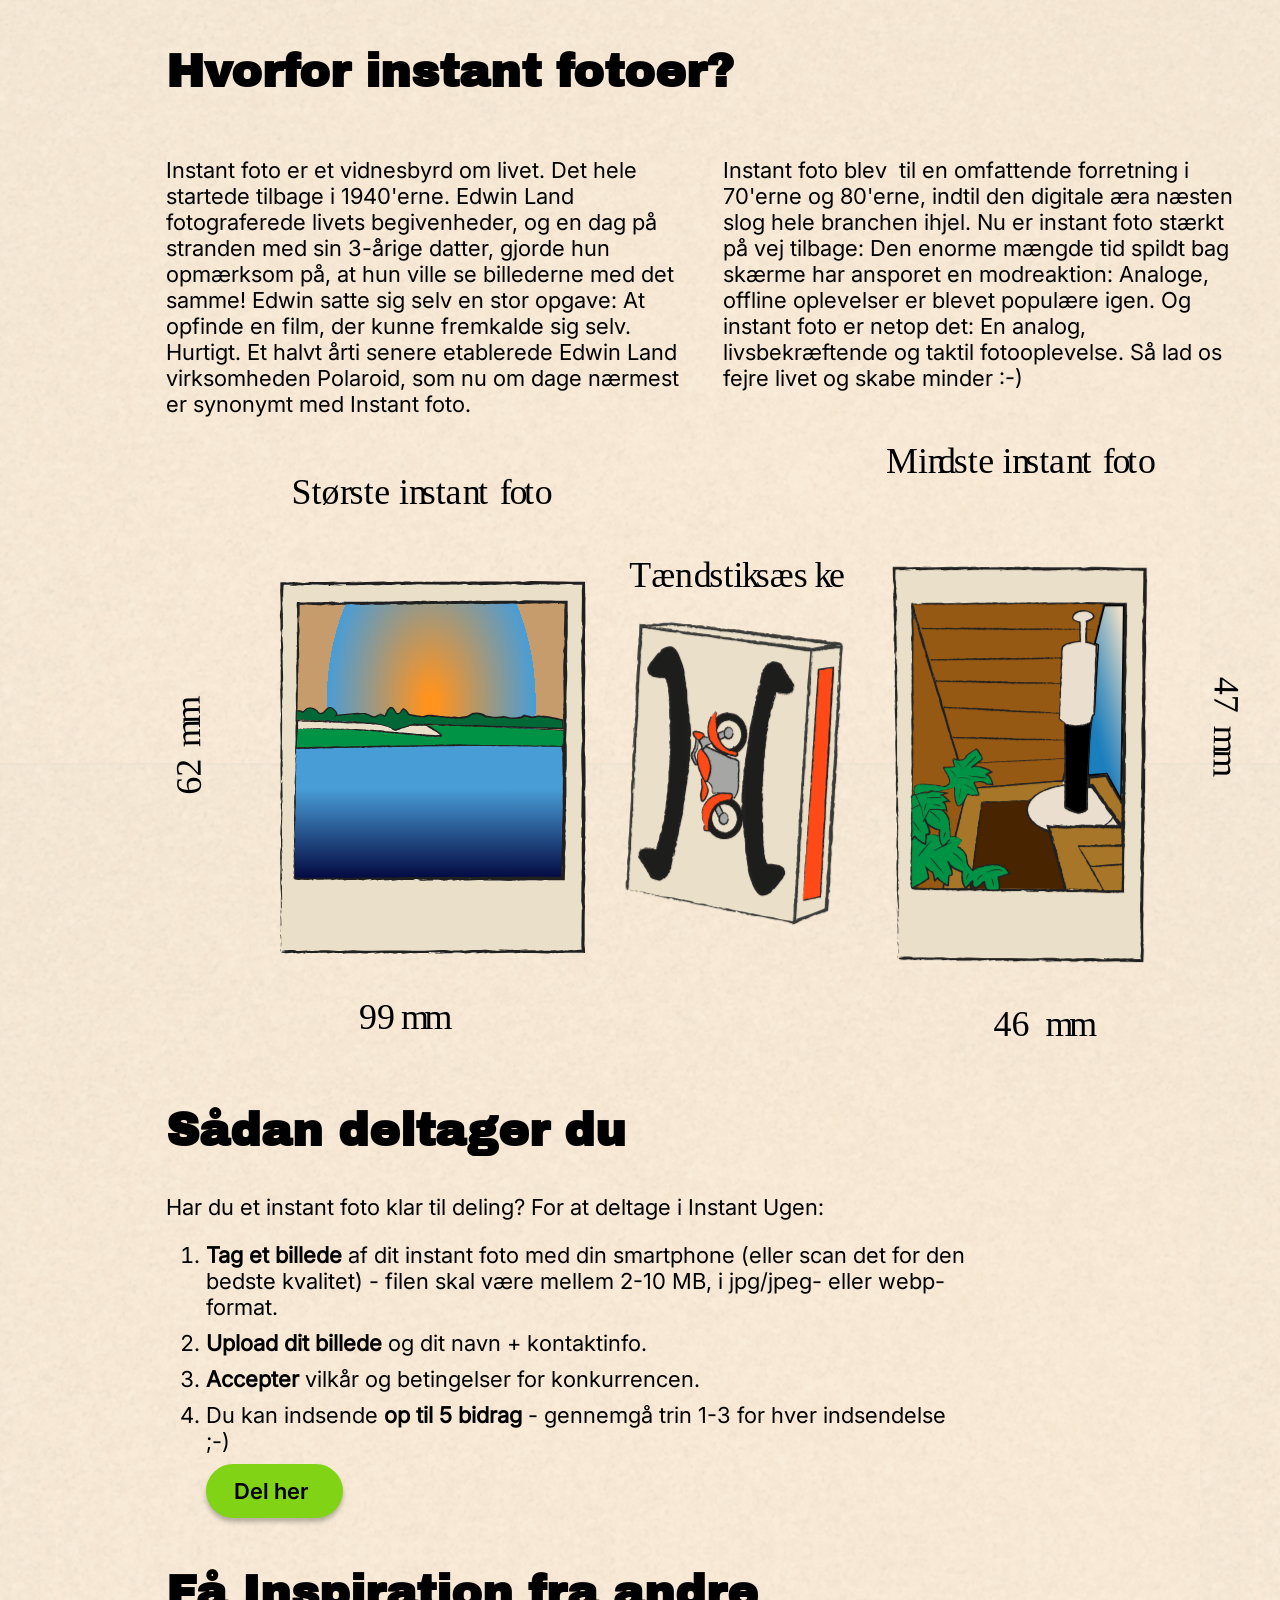
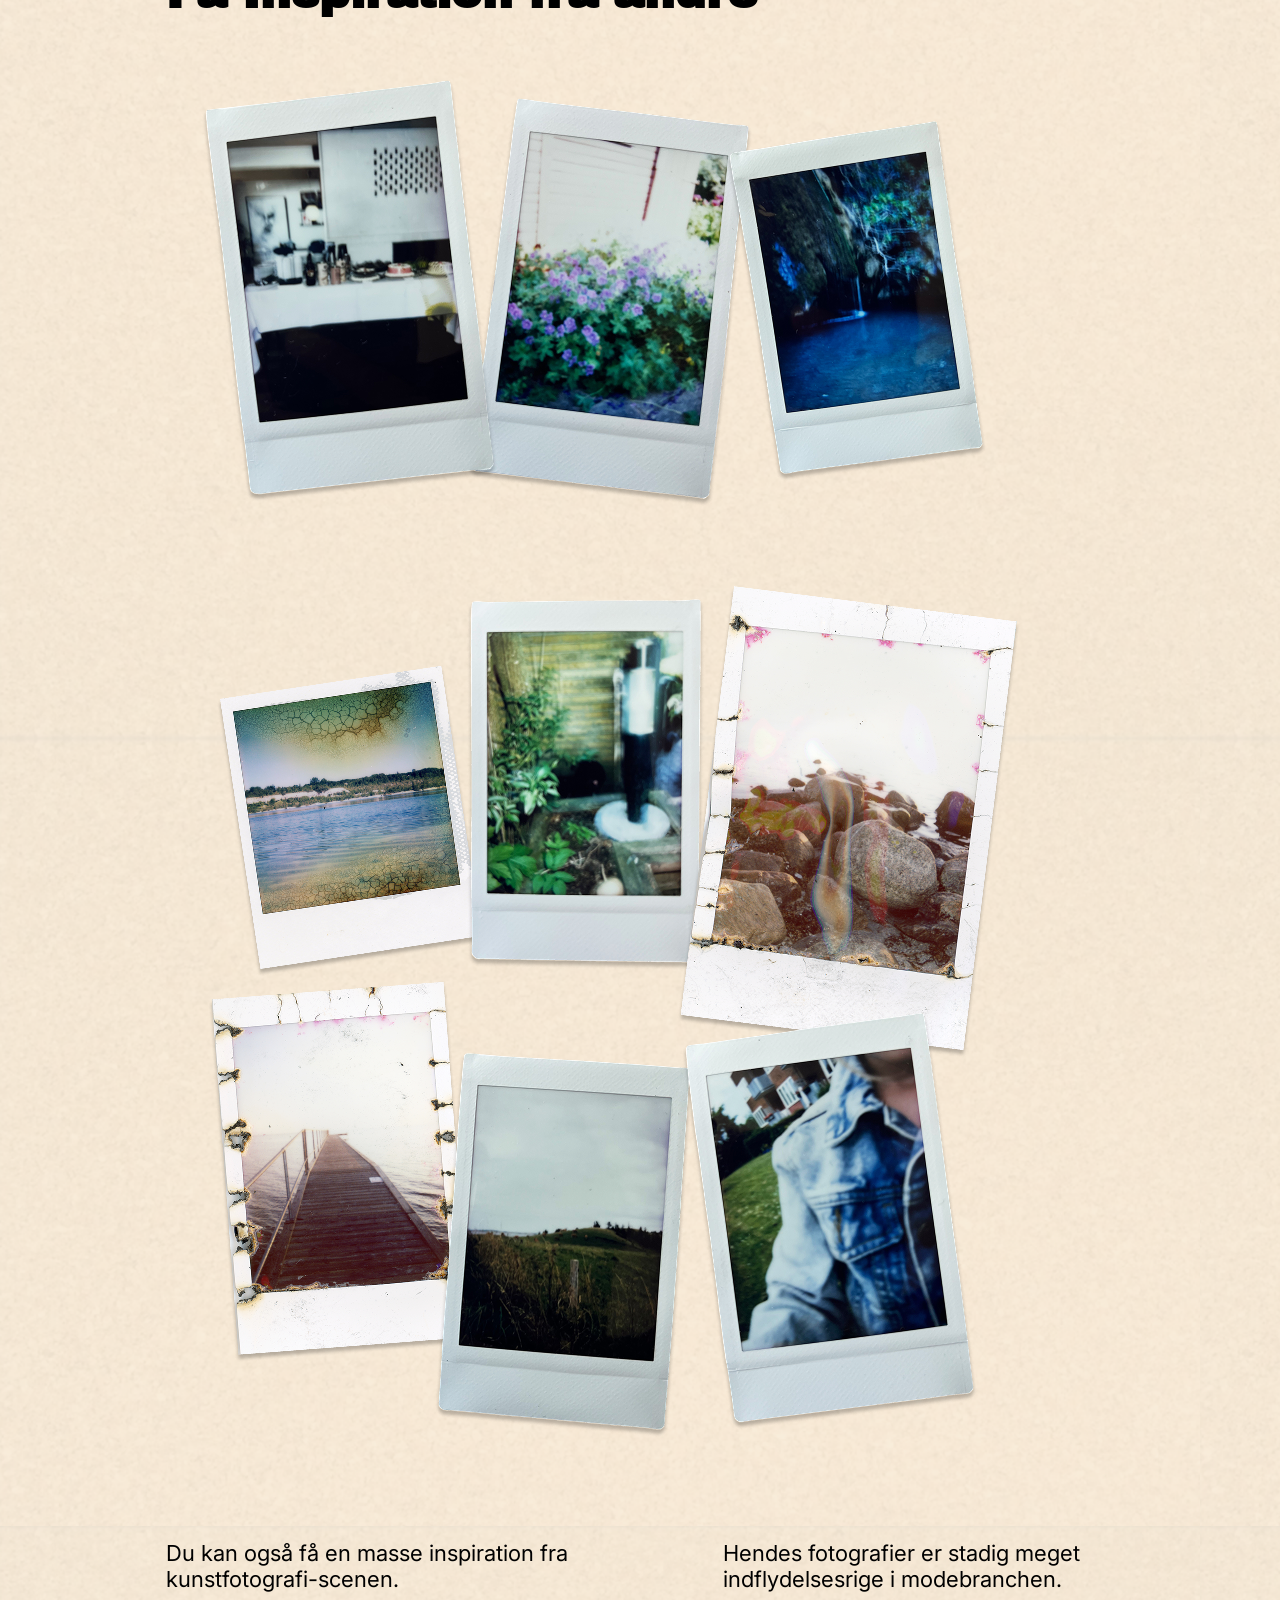
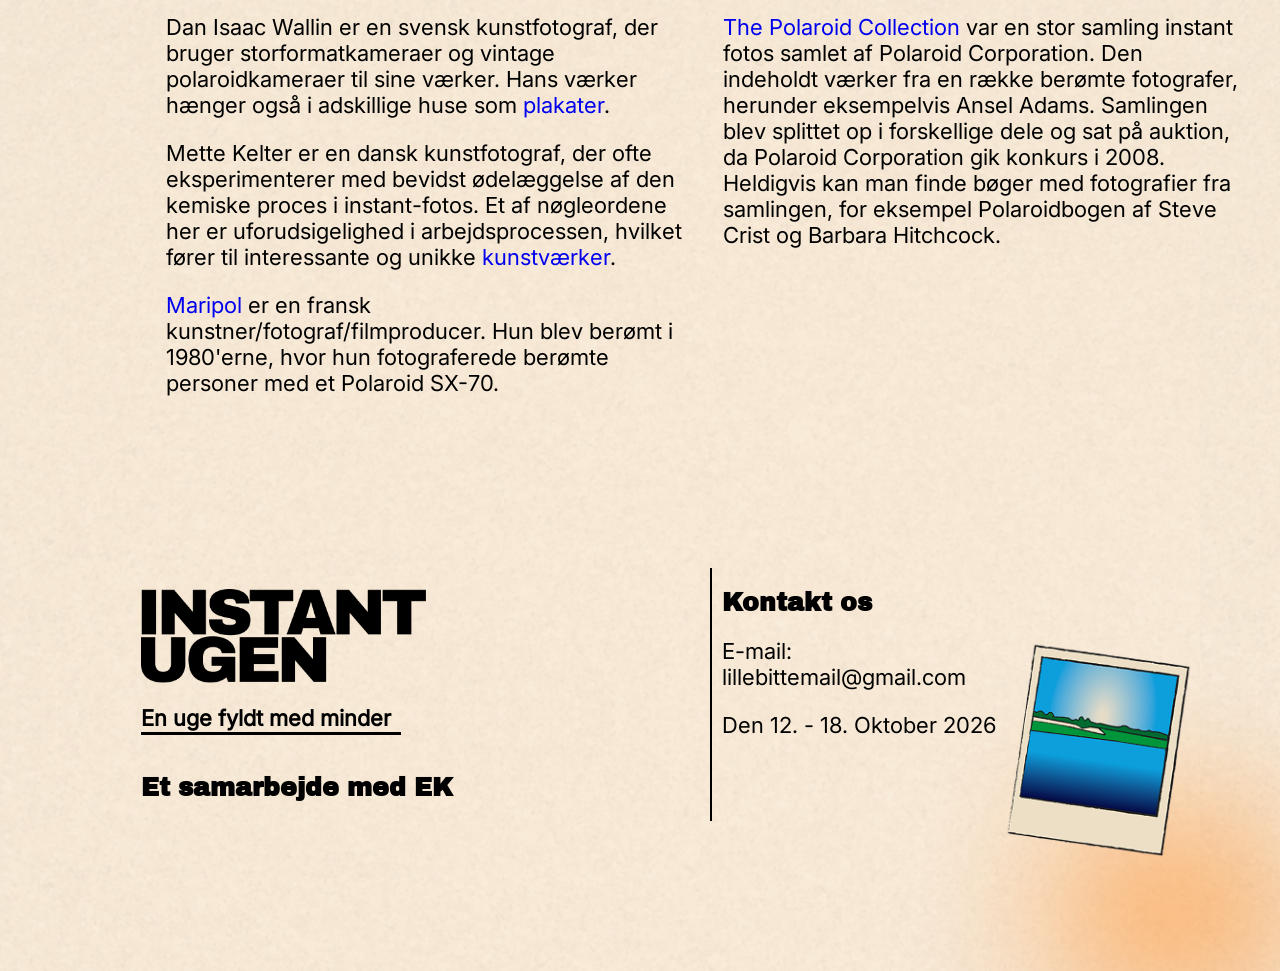
==== commit d53584d0: "Remove rotation classes from navigation text for consistency" ====
--- a/index.html
+++ b/index.html
@@ -21,19 +21,19 @@
           <li><a href="info.html">
             <div class="navbtn rotate1">
               <img class="navbtn-img" src="pics/navbtn.jpg" alt="et polaroid med tekst">
-              <p class="navtxt rotate3">Om os</p>
+              <p class="navtxt">Om os</p>
             </div>
           </a></li>
           <li><a href="del.html">
             <div class="navbtn rotate2">
               <img class="navbtn-img" src="pics/navbtn.jpg" alt="et polaroid med tekst">
-              <p class="navtxt rotate1">Del dine instants</p>
+              <p class="navtxt">Del dine instants</p>
             </div>
           </a></li>
           <li><a href="nominerede.html">
             <div class="navbtn rotate3">
               <img class="navbtn-img" src="pics/navbtn.jpg" alt="et polaroid med tekst">
-              <p class="navtxt rotate2">Deltagere</p>
+              <p class="navtxt">Deltagere</p>
             </div>
           </a></li>
         </ul>
@@ -5103,7 +5103,7 @@
             <li><strong>Tag et billede</strong> af dit instant foto med din smartphone (eller scan det for den bedste kvalitet) - filen skal være mellem 2-10 MB, i jpg/jpeg- eller webp-format.</li>
             <li><strong>Upload dit billede</strong> og dit navn + kontaktinfo.</li>
             <li><strong>Accepter</strong> vilkår og betingelser for konkurrencen.</li>
-            <li>Du kan indsende <strong>op til 5 bidrag</strong> - gennemgå trin 1-3 for hver indsendelse.</li>
+            <li>Du kan indsende <strong>op til 5 bidrag</strong> - gennemgå trin 1-3 for hver indsendelse ;-)</li>
           <a class="cta gaptop" href="del.html">Del her</a>
         </div>
       </section>
--- a/css/general.css
+++ b/css/general.css
@@ -50,14 +50,23 @@
 
 .rotate1 {
   transform: rotate(-5deg);
+  &:hover {
+    transform: rotate(2deg);
+  }
 }
 
 .rotate2 {
   transform: rotate(-2deg);
+  &:hover {
+    transform: rotate(3deg);
+  }
 }
 
 .rotate3 {
   transform: rotate(2deg);
+  &:hover {
+    transform: rotate(-3deg);
+  }
 }
 
 .logopadding {
@@ -93,6 +102,10 @@
   font-size: 113px;
   padding: 0;
   margin: 0;
+}
+
+.h1topmargin {
+  margin-top: 35px;
 }
 
 h2 {
@@ -311,5 +324,6 @@
 }
 
 footer {
+  margin-top: 100px;
   grid-column: 2;
 }
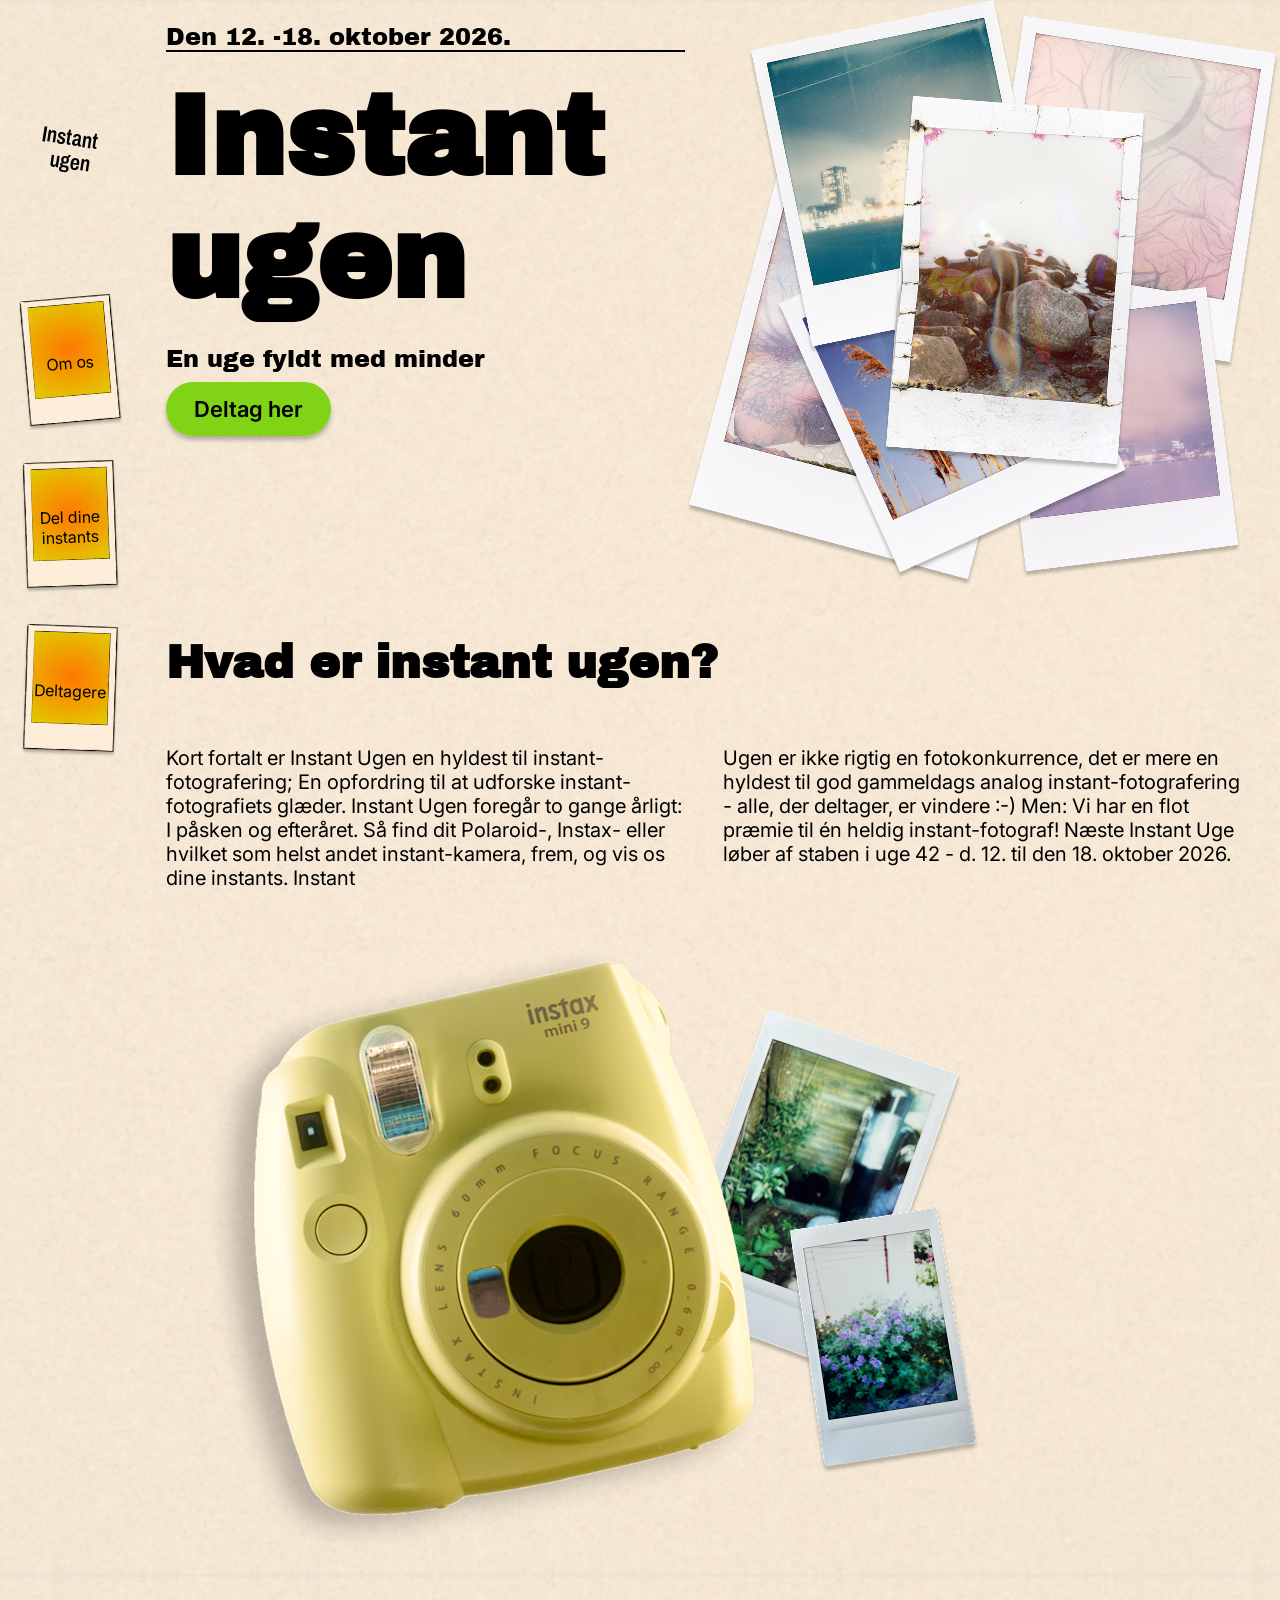
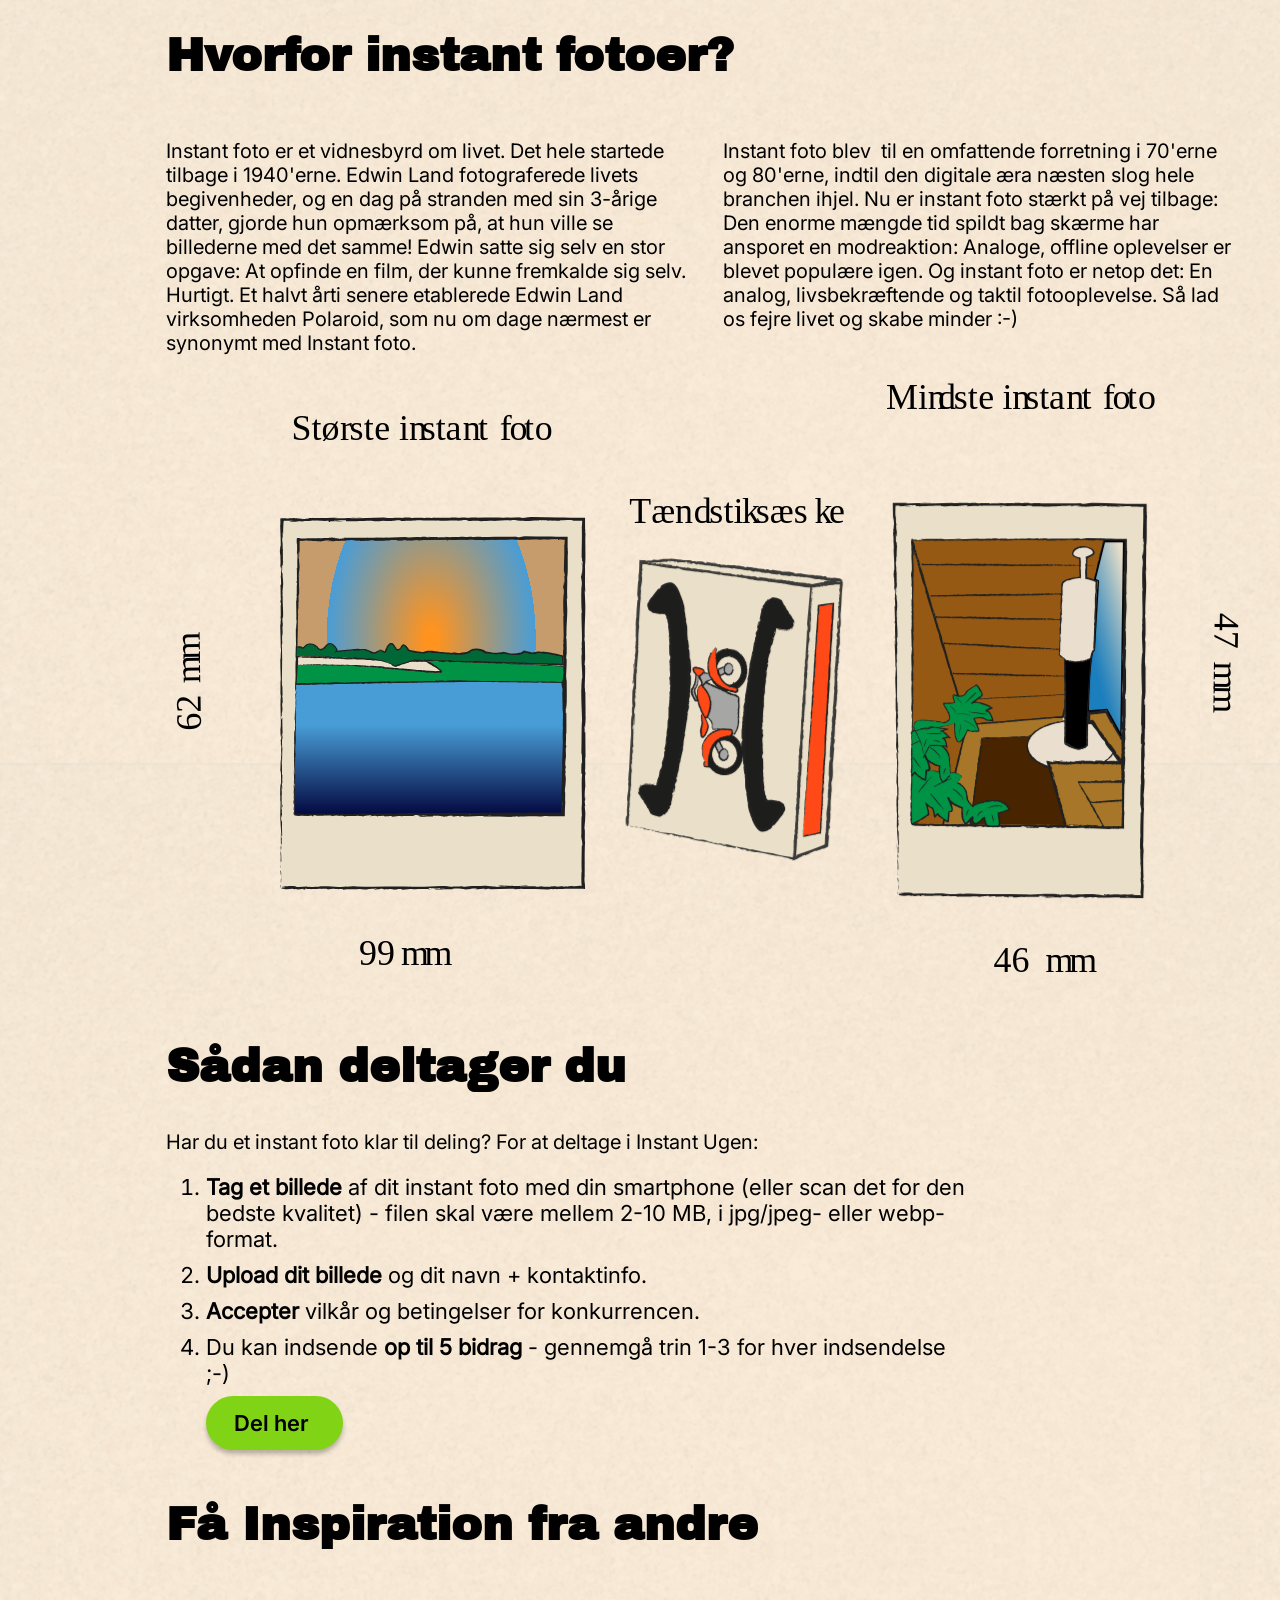
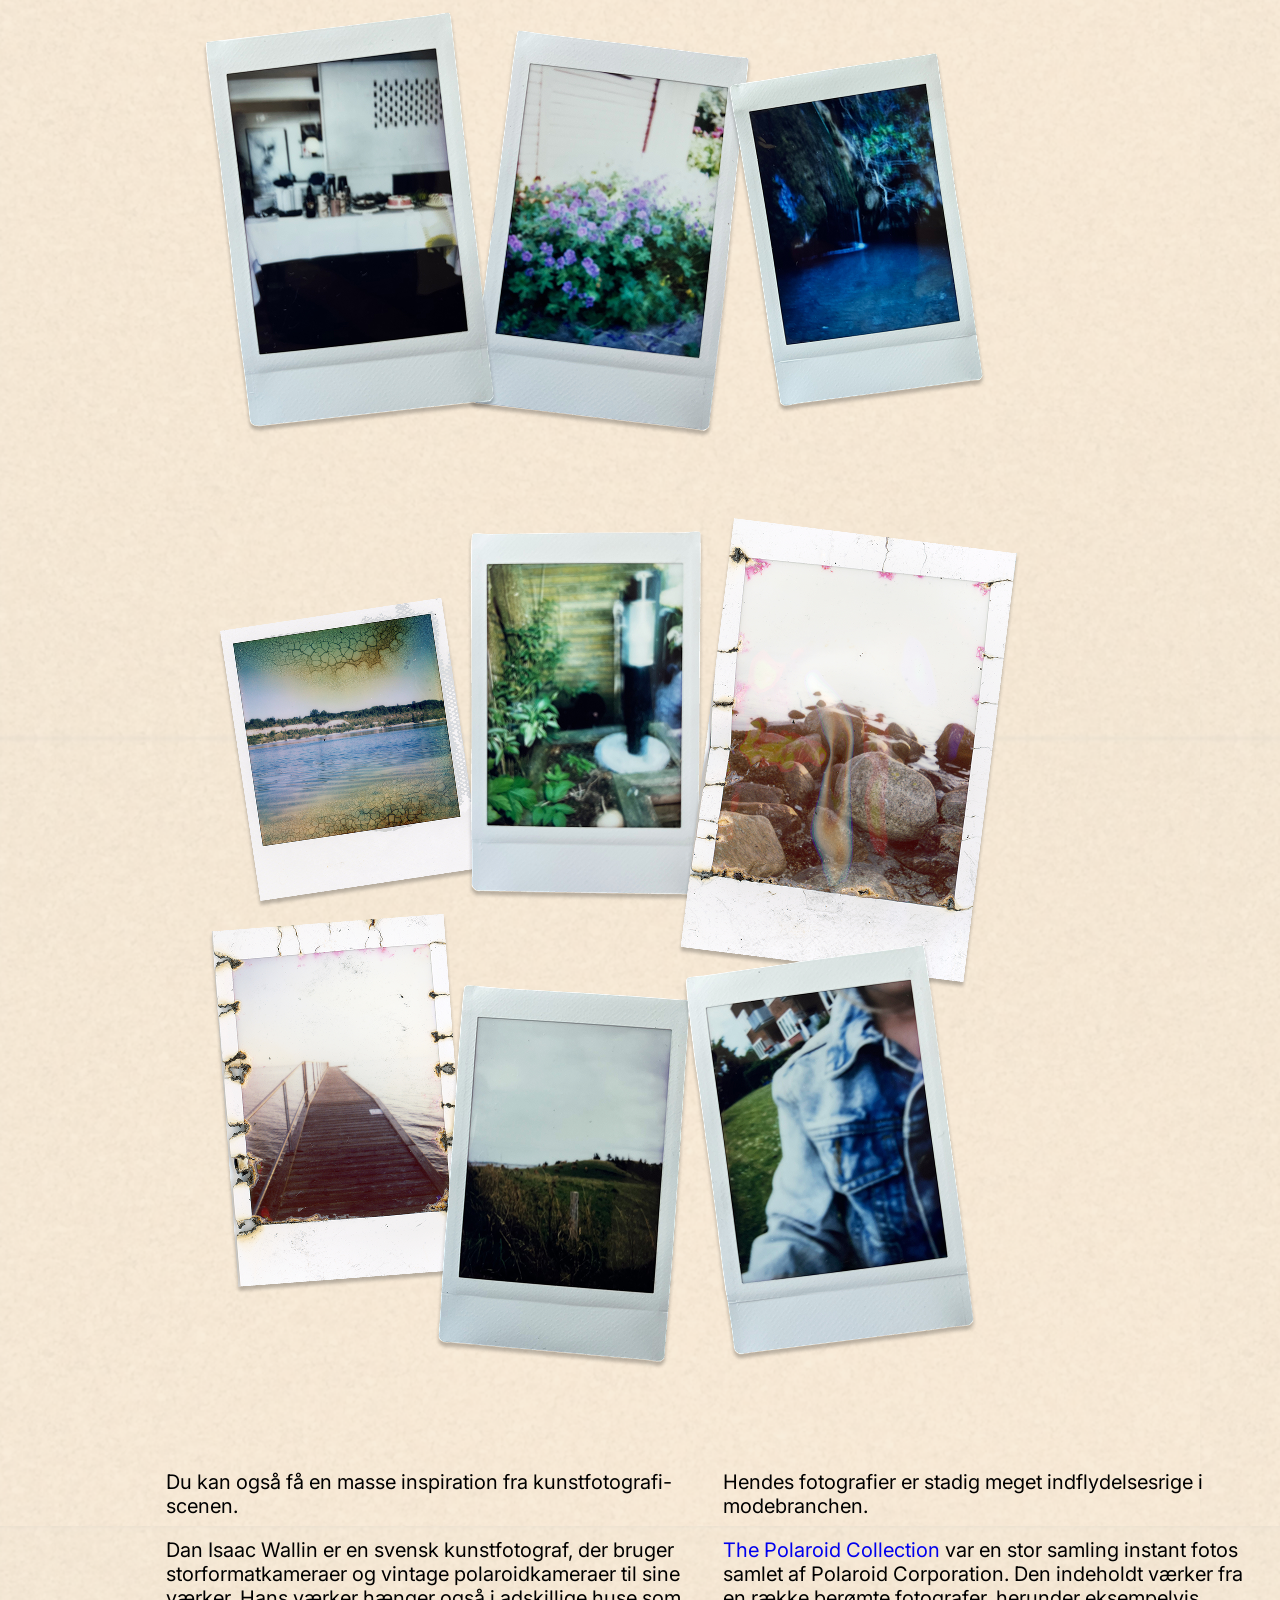
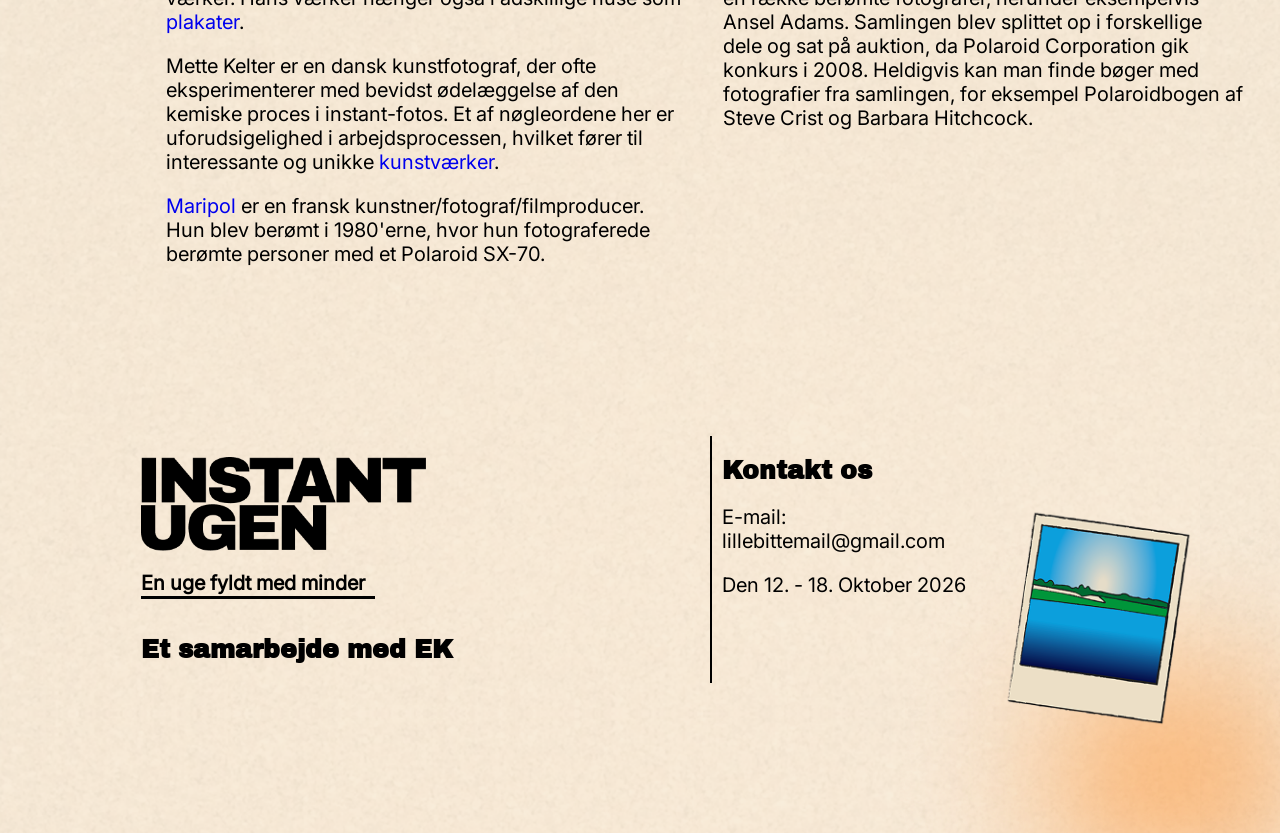
==== commit 8ceed680: "Enhance styling for header elements: update date font size and add h1tagline class for improved pres" ====
--- a/index.html
+++ b/index.html
@@ -45,7 +45,7 @@
           <p class="date">Den 12. -18. oktober 2026.</p>
           <h1>Instant</h1>
           <h1>ugen</h1>
-          <p class="date">En uge fyldt med minder</p>
+          <p class="h1tagline">En uge fyldt med minder</p>
           <a class="cta" href="del.html">Deltag her</a>
         </div>
         <img class="hero" src="pics/heropic.png" alt="en bunke af instant fotoer" />
--- a/css/general.css
+++ b/css/general.css
@@ -72,6 +72,9 @@
 .logopadding {
   padding: 0;
   margin: 0;
+  font-family: var(--logo-font);
+  rotate: 9deg;
+  font-size: 22px;
 }
 
 body {
@@ -120,7 +123,7 @@
 
 p {
   font-family: var(--font-p);
-  font-size: 22px;
+  font-size: 20px;
 }
 
 ul {
--- a/css/index.css
+++ b/css/index.css
@@ -1,6 +1,12 @@
 .date {
   font-family: var(--font-h1);
-  font-size: 33px;
+  font-size: 150%;
+  border-bottom: 2px solid #000;
+}
+
+.h1tagline {
+  font-family: var(--font-h1);
+  font-size: 150%;
 }
 
 .grid2 p {
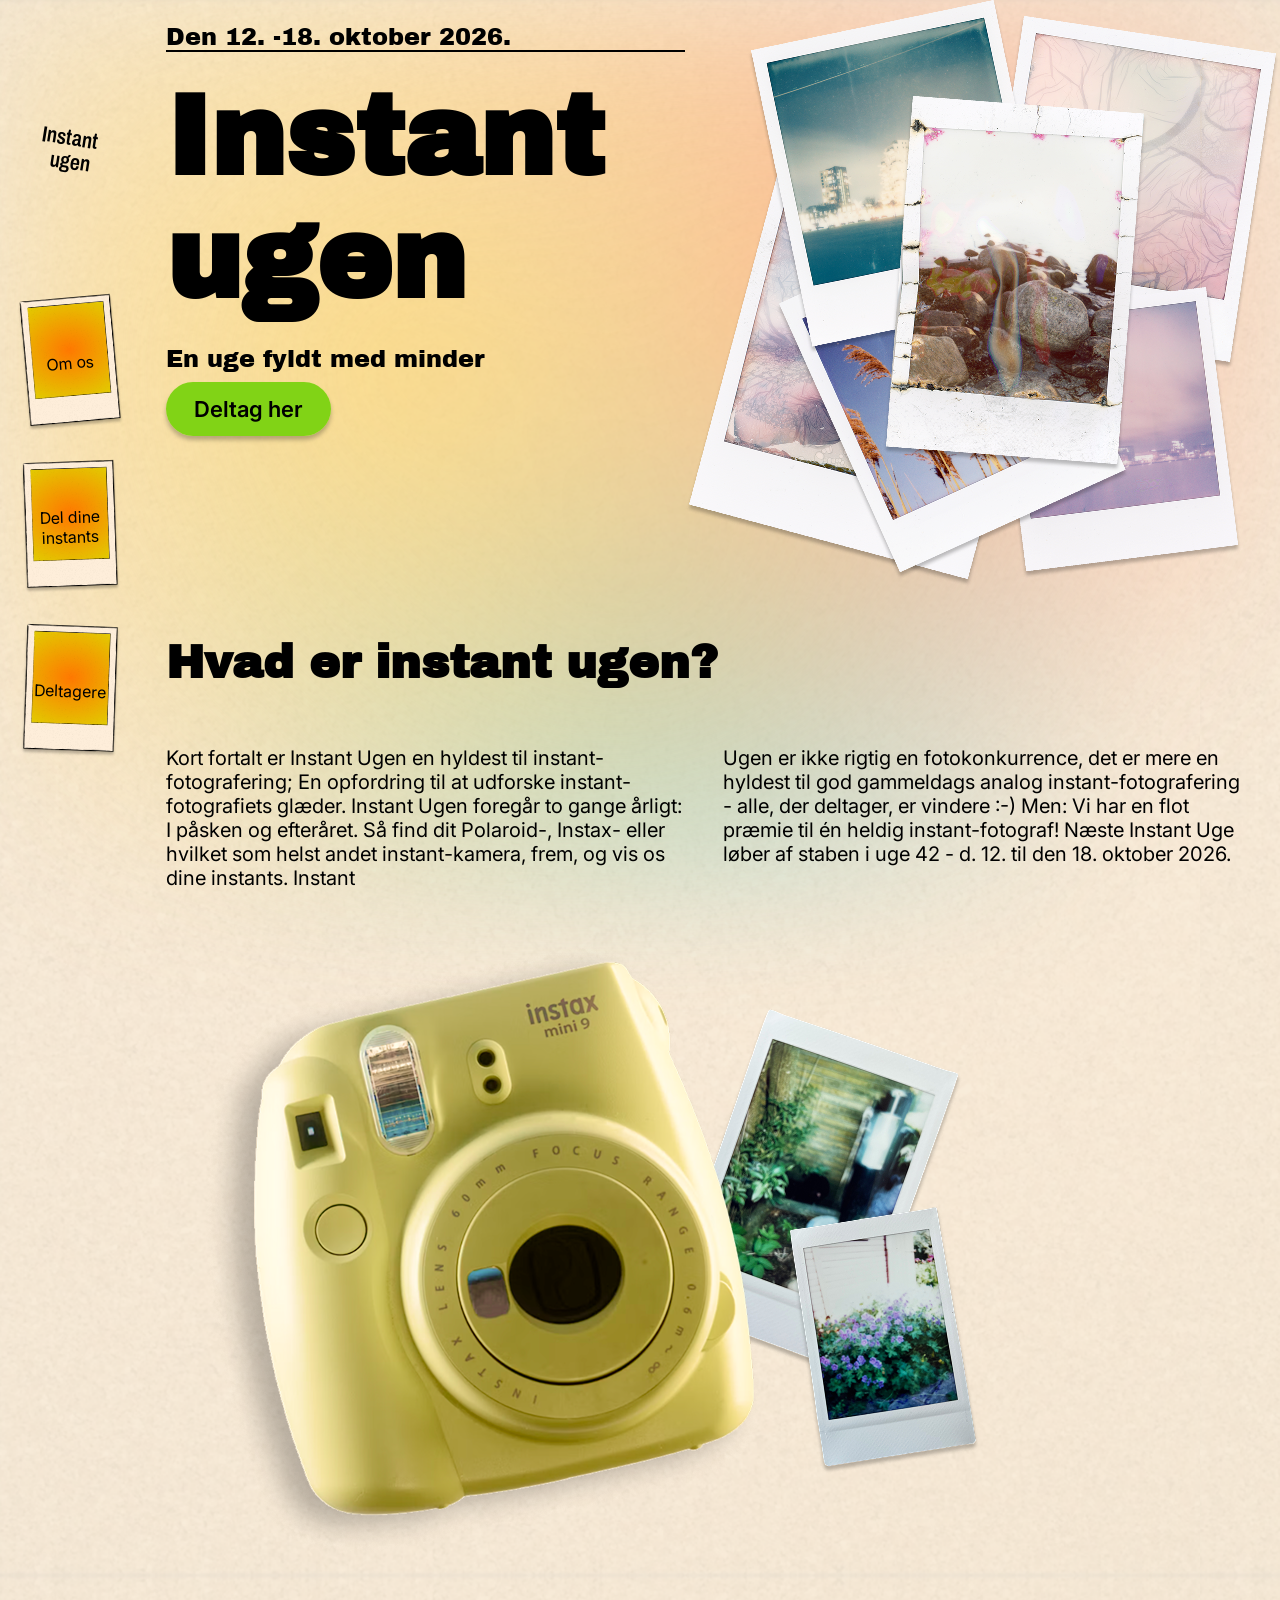
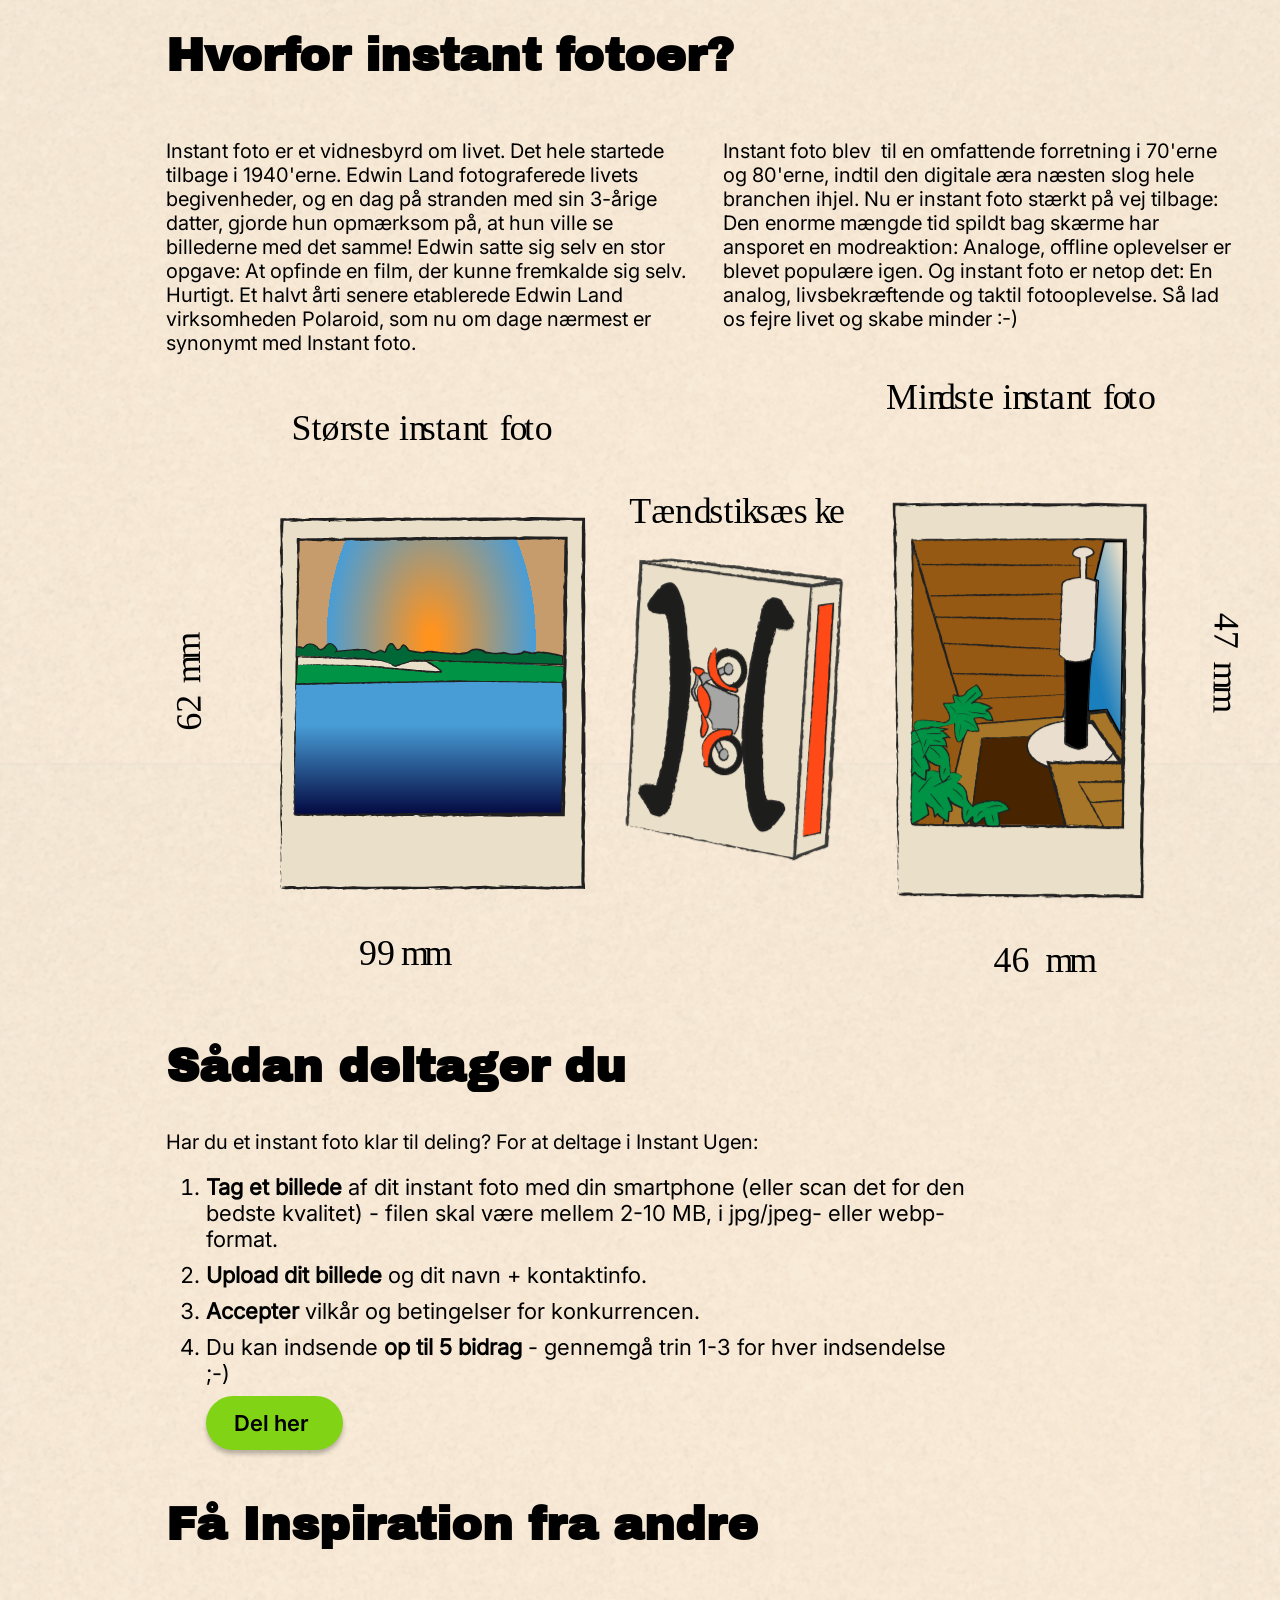
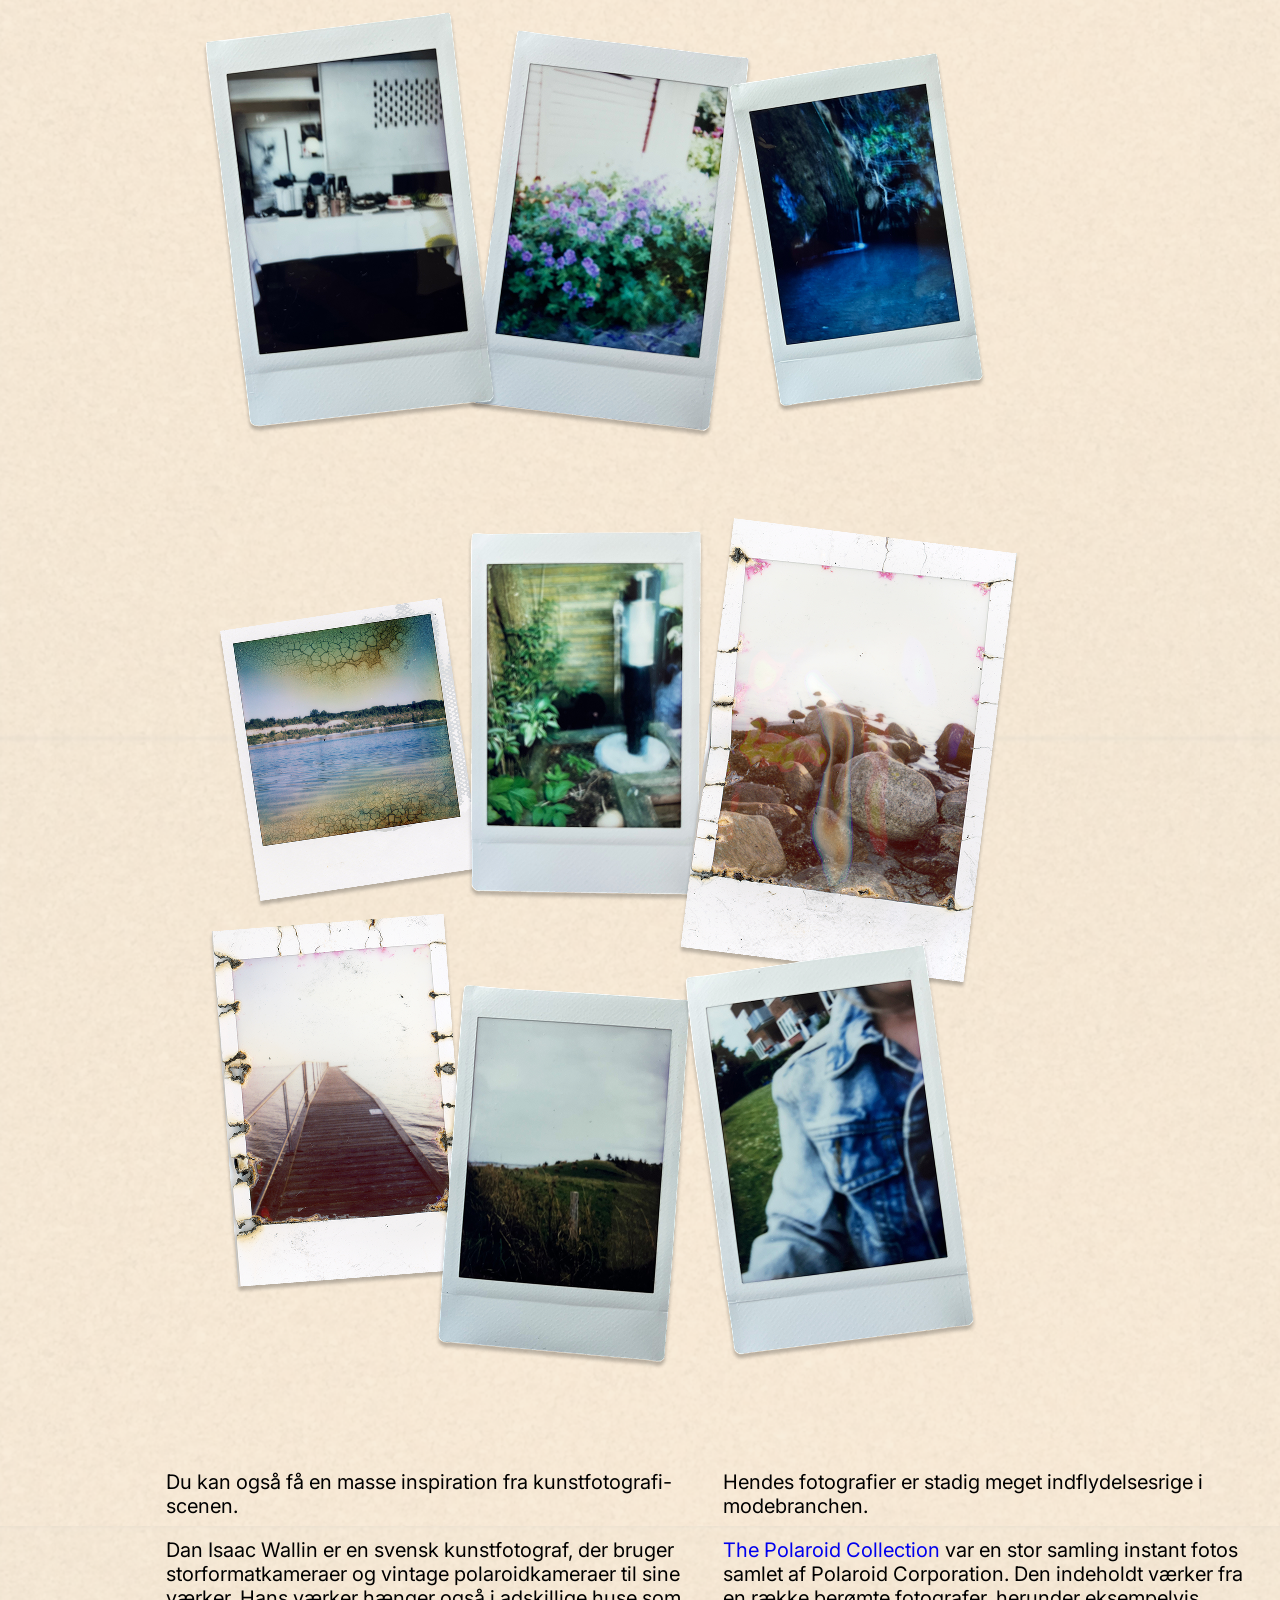
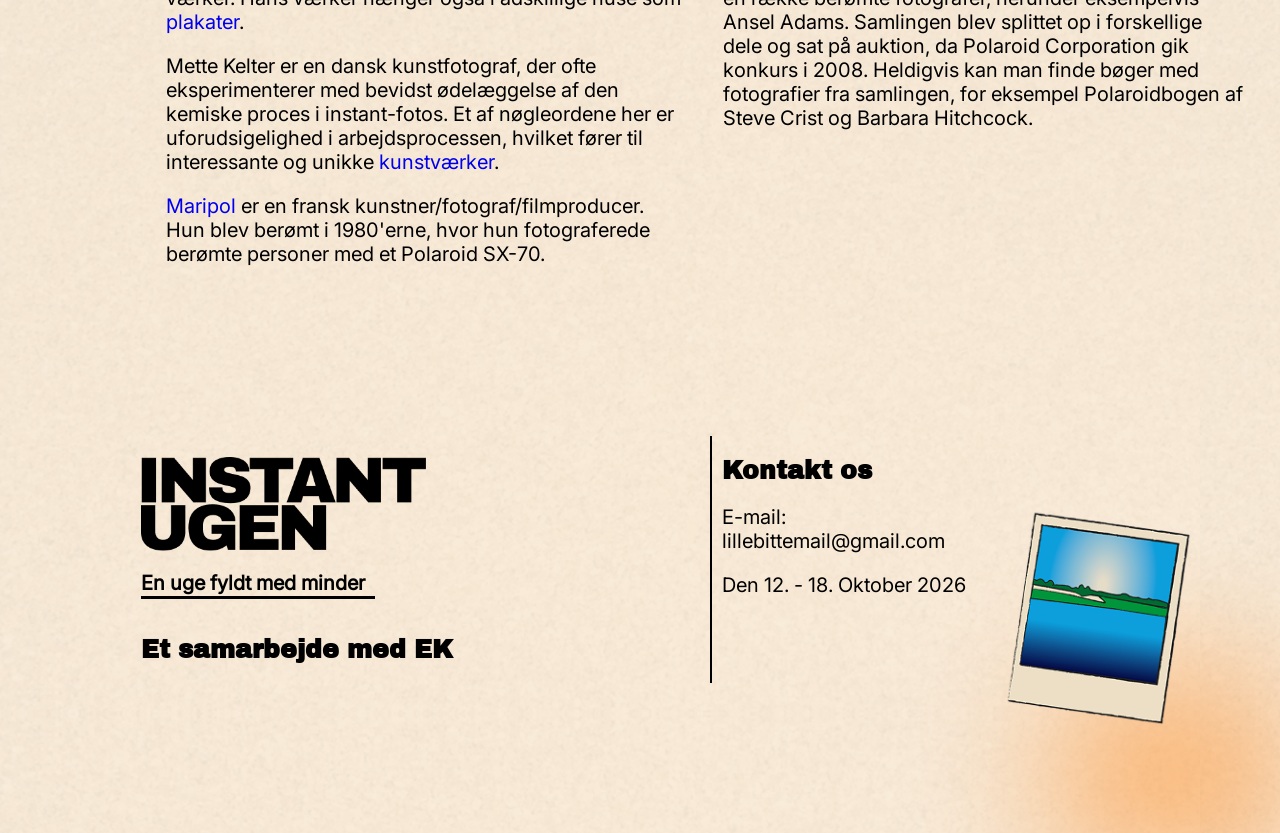
==== commit d664b161: "blur" ====
--- a/index.html
+++ b/index.html
@@ -1,5150 +1,4984 @@
 <!doctype html>
 <html lang="dk">
-  <head>
-    <meta charset="UTF-8" />
-    <meta name="viewport" content="width=device-width, initial-scale=1.0" />
-    <link rel="stylesheet" href="css/general.css" />
-    <link rel="stylesheet" href="css/index.css" />
-    <link rel="stylesheet" href="css/layout.css" />
-    <link rel="stylesheet" href="css/variables.css" />
-    <script src="js/infographsize.js" defer></script>
-    <title>Forside</title>
-  </head>
-  <body>
-    <header>
-      <a class="logo" href="index.html">
-        <p class="logopadding">Instant</p>
-        <p class="logopadding">ugen</p></a
-      >
-      <nav>
-        <ul>
-          <li><a href="info.html">
+
+<head>
+  <meta charset="UTF-8" />
+  <meta name="viewport" content="width=device-width, initial-scale=1.0" />
+  <link rel="stylesheet" href="css/general.css" />
+  <link rel="stylesheet" href="css/index.css" />
+  <link rel="stylesheet" href="css/layout.css" />
+  <link rel="stylesheet" href="css/variables.css" />
+  <script src="js/infographsize.js" defer></script>
+  <title>Forside</title>
+</head>
+
+<body>
+
+  <div class="blur-bg"></div>
+  <header>
+    <a class="logo" href="index.html">
+      <p class="logopadding">Instant</p>
+      <p class="logopadding">ugen</p>
+    </a>
+    <nav>
+      <ul>
+        <li><a href="info.html">
             <div class="navbtn rotate1">
               <img class="navbtn-img" src="pics/navbtn.jpg" alt="et polaroid med tekst">
               <p class="navtxt">Om os</p>
             </div>
           </a></li>
-          <li><a href="del.html">
+        <li><a href="del.html">
             <div class="navbtn rotate2">
               <img class="navbtn-img" src="pics/navbtn.jpg" alt="et polaroid med tekst">
               <p class="navtxt">Del dine instants</p>
             </div>
           </a></li>
-          <li><a href="nominerede.html">
+        <li><a href="nominerede.html">
             <div class="navbtn rotate3">
               <img class="navbtn-img" src="pics/navbtn.jpg" alt="et polaroid med tekst">
               <p class="navtxt">Deltagere</p>
             </div>
           </a></li>
-        </ul>
-      </nav>
-    </header>
-    <main>
-      <section class="grid2">
-        <div>
-          <p class="date">Den 12. -18. oktober 2026.</p>
-          <h1>Instant</h1>
-          <h1>ugen</h1>
-          <p class="h1tagline">En uge fyldt med minder</p>
-          <a class="cta" href="del.html">Deltag her</a>
-        </div>
-        <img class="hero" src="pics/heropic.png" alt="en bunke af instant fotoer" />
-      </section>
-      <section>
-        <h2>Hvad er instant ugen?</h2>
+      </ul>
+    </nav>
+  </header>
+  <main>
+    <section class="grid2">
+      <div>
+        <p class="date">Den 12. -18. oktober 2026.</p>
+        <h1>Instant</h1>
+        <h1>ugen</h1>
+        <p class="h1tagline">En uge fyldt med minder</p>
+        <a class="cta" href="del.html">Deltag her</a>
+      </div>
+      <img class="hero" src="pics/heropic.png" alt="en bunke af instant fotoer" />
+
+    </section>
+    <section>
+      <h2>Hvad er instant ugen?</h2>
+      <div class="grid2">
+        <p>
+          Kort fortalt er Instant Ugen en hyldest til instant-fotografering; En opfordring til at udforske
+          instant-fotografiets glæder. Instant Ugen
+          foregår to gange årligt: I påsken og efteråret. Så find dit Polaroid-, Instax- eller hvilket som helst andet
+          instant-kamera, frem, og vis
+          os dine instants. Instant
+        </p>
+        <p>
+          Ugen er ikke rigtig en fotokonkurrence, det er mere en hyldest til god gammeldags analog instant-fotografering
+          - alle, der deltager, er
+          vindere :-) Men: Vi har en flot præmie til én heldig instant-fotograf! Næste Instant Uge løber af staben i uge
+          42 - d. 12. til den 18.
+          oktober 2026.
+        </p>
+      </div>
+      <img src="pics/instax.png" alt="Instant Ugen" />
+    </section>
+    <section>
+      <div>
+        <h2>Hvorfor instant fotoer?</h2>
         <div class="grid2">
           <p>
-            Kort fortalt er Instant Ugen en hyldest til instant-fotografering; En opfordring til at udforske instant-fotografiets glæder. Instant Ugen
-            foregår to gange årligt: I påsken og efteråret. Så find dit Polaroid-, Instax- eller hvilket som helst andet instant-kamera, frem, og vis
-            os dine instants. Instant
+            Instant foto er et vidnesbyrd om livet. Det hele startede tilbage i 1940'erne. Edwin Land fotograferede
+            livets begivenheder, og en dag
+            på stranden med sin 3-årige datter, gjorde hun opmærksom på, at hun ville se billederne med det samme! Edwin
+            satte sig selv en stor
+            opgave: At opfinde en film, der kunne fremkalde sig selv. Hurtigt. Et halvt årti senere etablerede Edwin
+            Land virksomheden Polaroid, som
+            nu om dage nærmest er synonymt med Instant foto.
           </p>
           <p>
-            Ugen er ikke rigtig en fotokonkurrence, det er mere en hyldest til god gammeldags analog instant-fotografering - alle, der deltager, er
-            vindere :-) Men: Vi har en flot præmie til én heldig instant-fotograf! Næste Instant Uge løber af staben i uge 42 - d. 12. til den 18.
-            oktober 2026.
+            Instant foto blev  til en omfattende forretning i 70'erne og 80'erne, indtil den digitale æra næsten slog
+            hele branchen ihjel. Nu er
+            instant foto stærkt på vej tilbage: Den enorme mængde tid spildt bag skærme har ansporet en modreaktion:
+            Analoge, offline oplevelser er
+            blevet populære igen. Og instant foto er netop det: En analog, livsbekræftende og taktil fotooplevelse. Så
+            lad os fejre livet og skabe
+            minder :-)
           </p>
         </div>
-        <img src="pics/instax.png" alt="Instant Ugen" />
-      </section>
-      <section>
-        <div>
-          <h2>Hvorfor instant fotoer?</h2>
-          <div class="grid2">
-            <p>
-              Instant foto er et vidnesbyrd om livet. Det hele startede tilbage i 1940'erne. Edwin Land fotograferede livets begivenheder, og en dag
-              på stranden med sin 3-årige datter, gjorde hun opmærksom på, at hun ville se billederne med det samme! Edwin satte sig selv en stor
-              opgave: At opfinde en film, der kunne fremkalde sig selv. Hurtigt. Et halvt årti senere etablerede Edwin Land virksomheden Polaroid, som
-              nu om dage nærmest er synonymt med Instant foto.
-            </p>
-            <p>
-              Instant foto blev  til en omfattende forretning i 70'erne og 80'erne, indtil den digitale æra næsten slog hele branchen ihjel. Nu er
-              instant foto stærkt på vej tilbage: Den enorme mængde tid spildt bag skærme har ansporet en modreaktion: Analoge, offline oplevelser er
-              blevet populære igen. Og instant foto er netop det: En analog, livsbekræftende og taktil fotooplevelse. Så lad os fejre livet og skabe
-              minder :-)
-            </p>
-          </div>
-          <svg
-            id="Layer_1"
-            data-name="Layer 1"
-            xmlns="http://www.w3.org/2000/svg"
-            xmlns:xlink="http://www.w3.org/1999/xlink"
-            viewBox="0 0 1490.18 819.15"
-          >
-            <defs>
-              <style>
-                .cls-1 {
-                  fill: none;
-                }
+        <svg id="Layer_1" data-name="Layer 1" xmlns="http://www.w3.org/2000/svg"
+          xmlns:xlink="http://www.w3.org/1999/xlink" viewBox="0 0 1490.18 819.15">
+          <defs>
+            <style>
+              .cls-1 {
+                fill: none;
+              }
 
-                .cls-2 {
-                  fill: #965913;
-                }
+              .cls-2 {
+                fill: #965913;
+              }
 
-                .cls-3 {
-                  fill: url(#linear-gradient-7);
-                }
+              .cls-3 {
+                fill: url(#linear-gradient-7);
+              }
 
-                .cls-4 {
-                  fill: url(#linear-gradient-5);
-                }
+              .cls-4 {
+                fill: url(#linear-gradient-5);
+              }
 
-                .cls-5 {
-                  fill: url(#linear-gradient-6);
-                }
+              .cls-5 {
+                fill: url(#linear-gradient-6);
+              }
 
-                .cls-6 {
-                  fill: url(#linear-gradient-4);
-                }
+              .cls-6 {
+                fill: url(#linear-gradient-4);
+              }
 
-                .cls-7 {
-                  fill: url(#linear-gradient-3);
-                }
+              .cls-7 {
+                fill: url(#linear-gradient-3);
+              }
 
-                .cls-8 {
-                  fill: #009245;
-                }
+              .cls-8 {
+                fill: #009245;
+              }
 
-                .cls-9 {
-                  fill: url(#radial-gradient);
-                }
+              .cls-9 {
+                fill: url(#radial-gradient);
+              }
 
-                .cls-10 {
-                  fill: #ff4a17;
-                }
+              .cls-10 {
+                fill: #ff4a17;
+              }
 
-                .cls-11 {
-                  fill: #482400;
-                }
+              .cls-11 {
+                fill: #482400;
+              }
 
-                .cls-12 {
-                  fill: url(#linear-gradient);
-                }
+              .cls-12 {
+                fill: url(#linear-gradient);
+              }
 
-                .cls-13 {
-                  fill: #1d1d1b;
-                }
+              .cls-13 {
+                fill: #1d1d1b;
+              }
 
-                .cls-14 {
-                  fill: #a6a6a5;
-                }
+              .cls-14 {
+                fill: #a6a6a5;
+              }
 
-                .cls-15 {
-                  fill: #eadfcf;
-                }
+              .cls-15 {
+                fill: #eadfcf;
+              }
 
-                .cls-16,
-                .cls-17 {
-                  font-size: 48px;
-                }
+              .cls-16,
+              .cls-17 {
+                font-size: 48px;
+              }
 
-                .cls-18 {
-                  fill: url(#linear-gradient-2);
-                  stroke: #000;
-                  stroke-miterlimit: 10;
-                  stroke-width: 2px;
-                }
+              .cls-18 {
+                fill: url(#linear-gradient-2);
+                stroke: #000;
+                stroke-miterlimit: 10;
+                stroke-width: 2px;
+              }
 
-                .cls-19 {
-                  fill: #a77628;
-                }
+              .cls-19 {
+                fill: #a77628;
+              }
 
-                .cls-20 {
-                  fill: #eadfc9;
-                }
+              .cls-20 {
+                fill: #eadfc9;
+              }
 
-                .cls-17,
-                .cls-21,
-                .cls-22,
-                .cls-23,
-                .cls-24,
-                .cls-25,
-                .cls-26,
-                .cls-27,
-                .cls-28,
-                .cls-29,
-                .cls-30 {
-                  font-family: Noteworthy-Light, Noteworthy;
-                  font-weight: 300;
-                }
+              .cls-17,
+              .cls-21,
+              .cls-22,
+              .cls-23,
+              .cls-24,
+              .cls-25,
+              .cls-26,
+              .cls-27,
+              .cls-28,
+              .cls-29,
+              .cls-30 {
+                font-family: Noteworthy-Light, Noteworthy;
+                font-weight: 300;
+              }
 
-                .cls-21,
-                .cls-31 {
-                  letter-spacing: 0.03em;
-                }
+              .cls-21,
+              .cls-31 {
+                letter-spacing: 0.03em;
+              }
 
-                .cls-22,
-                .cls-32 {
-                  letter-spacing: -0.07em;
-                }
+              .cls-22,
+              .cls-32 {
+                letter-spacing: -0.07em;
+              }
 
-                .cls-23,
-                .cls-33 {
-                  letter-spacing: -0.09em;
-                }
+              .cls-23,
+              .cls-33 {
+                letter-spacing: -0.09em;
+              }
 
-                .cls-25 {
-                  letter-spacing: -0.04em;
-                }
+              .cls-25 {
+                letter-spacing: -0.04em;
+              }
 
-                .cls-26 {
-                  letter-spacing: -0.05em;
-                }
+              .cls-26 {
+                letter-spacing: -0.05em;
+              }
 
-                .cls-27,
-                .cls-34 {
-                  letter-spacing: -0.03em;
-                }
+              .cls-27,
+              .cls-34 {
+                letter-spacing: -0.03em;
+              }
 
-                .cls-28,
-                .cls-35 {
-                  letter-spacing: -0.02em;
-                }
+              .cls-28,
+              .cls-35 {
+                letter-spacing: -0.02em;
+              }
 
-                .cls-29,
-                .cls-36 {
-                  letter-spacing: -0.05em;
-                }
+              .cls-29,
+              .cls-36 {
+                letter-spacing: -0.05em;
+              }
 
-                .cls-30,
-                .cls-37 {
-                  letter-spacing: -0.05em;
-                }
+              .cls-30,
+              .cls-37 {
+                letter-spacing: -0.05em;
+              }
 
-                .cls-38 {
-                  letter-spacing: -0.09em;
-                }
+              .cls-38 {
+                letter-spacing: -0.09em;
+              }
 
-                .cls-39 {
-                  letter-spacing: -0.07em;
-                }
+              .cls-39 {
+                letter-spacing: -0.07em;
+              }
 
-                .cls-40 {
-                  letter-spacing: -0.07em;
-                }
+              .cls-40 {
+                letter-spacing: -0.07em;
+              }
 
-                .cls-41 {
-                  fill: #202020;
-                }
+              .cls-41 {
+                fill: #202020;
+              }
 
-                .cls-42 {
-                  fill: #006837;
-                }
+              .cls-42 {
+                fill: #006837;
+              }
 
-                .cls-43 {
-                  letter-spacing: -0.04em;
-                }
+              .cls-43 {
+                letter-spacing: -0.04em;
+              }
 
-                .cls-44 {
-                  letter-spacing: -0.05em;
-                }
+              .cls-44 {
+                letter-spacing: -0.05em;
+              }
 
-                .cls-45 {
-                  font-family: NotoSansAdlam-Regular, "Noto Sans Adlam";
-                }
+              .cls-45 {
+                font-family: NotoSansAdlam-Regular, "Noto Sans Adlam";
+              }
 
-                .cls-46 {
-                  letter-spacing: 0.02em;
-                }
+              .cls-46 {
+                letter-spacing: 0.02em;
+              }
 
-                .cls-47 {
-                  fill: #3a3a38;
-                }
-              </style>
-              <radialGradient
-                id="radial-gradient"
-                cx="354.59"
-                cy="300.09"
-                fx="354.59"
-                fy="300.09"
-                r="139.83"
-                gradientTransform="translate(0 -141.4) scale(1 1.65)"
-                gradientUnits="userSpaceOnUse"
-              >
-                <stop offset=".06" stop-color="#ff931e" />
-                <stop offset="1" stop-color="#489dd7" />
-                <stop offset="1" stop-color="#c69c6d" />
-              </radialGradient>
-              <linearGradient id="linear-gradient" x1="351.71" y1="408.97" x2="351.71" y2="587.41" gradientUnits="userSpaceOnUse">
-                <stop offset=".33" stop-color="#489dd7" />
-                <stop offset="1" stop-color="#040941" />
-                <stop offset="1" stop-color="#000" />
-              </linearGradient>
-              <linearGradient id="linear-gradient-2" x1="1218.65" y1="364.76" x2="1305.72" y2="341.43" gradientUnits="userSpaceOnUse">
-                <stop offset=".16" stop-color="#1b7ebd" />
-                <stop offset=".26" stop-color="#2b85bd" />
-                <stop offset=".46" stop-color="#579ac0" />
-                <stop offset=".73" stop-color="#9dbbc4" />
-                <stop offset="1" stop-color="#eadfc9" />
-              </linearGradient>
-              <linearGradient id="linear-gradient-3" x1="1034.29" y1="278.59" x2="1219.76" y2="228.89" xlink:href="#linear-gradient-2" />
-              <linearGradient id="linear-gradient-4" x1="1044.49" y1="316.96" x2="1218.88" y2="270.23" xlink:href="#linear-gradient-2" />
-              <linearGradient id="linear-gradient-5" x1="1049.74" y1="346.19" x2="1205.3" y2="304.51" xlink:href="#linear-gradient-2" />
-              <linearGradient id="linear-gradient-6" x1="1059.32" y1="381.97" x2="1199.59" y2="344.39" xlink:href="#linear-gradient-2" />
-              <linearGradient id="linear-gradient-7" x1="1069.21" y1="418.31" x2="1198.83" y2="383.58" xlink:href="#linear-gradient-2" />
-            </defs>
-            <g id="matchbox">
-              <g>
-                <polygon class="cls-20" points="616.37 603.06 635.38 249.98 864.04 282.23 839.85 646.84 616.37 603.06" />
+              .cls-47 {
+                fill: #3a3a38;
+              }
+            </style>
+            <radialGradient id="radial-gradient" cx="354.59" cy="300.09" fx="354.59" fy="300.09" r="139.83"
+              gradientTransform="translate(0 -141.4) scale(1 1.65)" gradientUnits="userSpaceOnUse">
+              <stop offset=".06" stop-color="#ff931e" />
+              <stop offset="1" stop-color="#489dd7" />
+              <stop offset="1" stop-color="#c69c6d" />
+            </radialGradient>
+            <linearGradient id="linear-gradient" x1="351.71" y1="408.97" x2="351.71" y2="587.41"
+              gradientUnits="userSpaceOnUse">
+              <stop offset=".33" stop-color="#489dd7" />
+              <stop offset="1" stop-color="#040941" />
+              <stop offset="1" stop-color="#000" />
+            </linearGradient>
+            <linearGradient id="linear-gradient-2" x1="1218.65" y1="364.76" x2="1305.72" y2="341.43"
+              gradientUnits="userSpaceOnUse">
+              <stop offset=".16" stop-color="#1b7ebd" />
+              <stop offset=".26" stop-color="#2b85bd" />
+              <stop offset=".46" stop-color="#579ac0" />
+              <stop offset=".73" stop-color="#9dbbc4" />
+              <stop offset="1" stop-color="#eadfc9" />
+            </linearGradient>
+            <linearGradient id="linear-gradient-3" x1="1034.29" y1="278.59" x2="1219.76" y2="228.89"
+              xlink:href="#linear-gradient-2" />
+            <linearGradient id="linear-gradient-4" x1="1044.49" y1="316.96" x2="1218.88" y2="270.23"
+              xlink:href="#linear-gradient-2" />
+            <linearGradient id="linear-gradient-5" x1="1049.74" y1="346.19" x2="1205.3" y2="304.51"
+              xlink:href="#linear-gradient-2" />
+            <linearGradient id="linear-gradient-6" x1="1059.32" y1="381.97" x2="1199.59" y2="344.39"
+              xlink:href="#linear-gradient-2" />
+            <linearGradient id="linear-gradient-7" x1="1069.21" y1="418.31" x2="1198.83" y2="383.58"
+              xlink:href="#linear-gradient-2" />
+          </defs>
+          <g id="matchbox">
+            <g>
+              <polygon class="cls-20" points="616.37 603.06 635.38 249.98 864.04 282.23 839.85 646.84 616.37 603.06" />
+              <g>
+                <path class="cls-47" d="M616.62,601.76c-.64.05-.37.5,1.32.75l1.32-.42-2.64-.34Z" />
+                <path class="cls-47"
+                  d="M627.67,605.17c2.03.07,4.42-.04,3.25-.88-2.07.24-2.5-.11-4.74.22-1.69-.25-2.89-.78-2.56-.97-.63.05-2.58-.65-3.56-.42,2.08.93,4.85,1.49,7.81,1.64.59.26-.04.32-.21.41Z" />
+                <path class="cls-47" d="M791.36,638.28l-1.04-.28c.28.1.64.19,1.04.28Z" />
+                <path class="cls-47" d="M844.73,592.8c-.04.79,0,1.12.06,1.16,0-.73,0-1.33-.06-1.16Z" />
+                <path class="cls-47" d="M846.63,575.22c-.04.38-.08.69-.11,1.04.09-.39.15-.79.11-1.04Z" />
+                <path class="cls-47" d="M791.36,638.28l2.67.74c.23-.17-1.36-.43-2.67-.74Z" />
+                <path class="cls-47"
+                  d="M650.57,608.03c-.57-.08-1.06-.11-1.51-.12.47.07.93.13,1.4.2.03-.03.06-.06.11-.08Z" />
+                <path class="cls-47" d="M746.49,630.04l-.82-.16c-.26.03-.5.07-.74.13l1.56.03Z" />
+                <path class="cls-47"
+                  d="M712.12,623.41c.77.18,1.15-.32,1.5-.51-.48.14-1.08.14-1.77.05-.03.1.04.25.27.46Z" />
+                <path class="cls-47" d="M657.84,611.77l-.98-.11c.26.03.69.08.98.11Z" />
+                <path class="cls-47" d="M771.06,634.98c.04.09.15.19.27.26.01-.07-.1-.16-.27-.26Z" />
+                <path class="cls-47" d="M621.18,562.68s-.07,0-.1,0c.05.21.08.27.1,0Z" />
+                <path class="cls-47" d="M616.22,603.05v-.56c-.1-.07-.2-.13-.31-.14l.31.7Z" />
+                <path class="cls-47" d="M849.49,543c0,.06-.01.08-.02.14,0,.85.03.37.02-.14Z" />
+                <path class="cls-47" d="M829.06,274.95c3.26.97-5.51-.13-.57,1.13-.44-.28,4.68-.23.57-1.13Z" />
+                <path class="cls-47" d="M651.45,608.27c.46.09.94.18,1.41.27-.64-.14-1.07-.23-1.41-.27Z" />
+                <path class="cls-47" d="M828.49,276.09h0s.51.13.51.13c-.21-.05-.33-.08-.51-.13Z" />
+                <path class="cls-47" d="M854.08,468.65c-.11.15-.2.44-.3.74.06-.02.14-.19.3-.74Z" />
+                <path class="cls-47" d="M849.61,523.97l.17-1.37c-.09.54-.13.98-.17,1.37Z" />
+                <path class="cls-47"
+                  d="M855.2,439.84c.09-.74.19-.99.18-2.01-.03.09-.06.18-.09.3.05.37.06.87-.09,1.71Z" />
+                <path class="cls-47" d="M857.18,409.91c-.05.16-.1.36-.15.54-.01.3-.02.64-.03.95l.18-1.5Z" />
+                <path class="cls-47" d="M625.81,471.65c-.19.65-.39,1.05-.58,1.36.42-.44.33,3.97.58-1.36Z" />
+                <path class="cls-47"
+                  d="M650.53,608.34c.2-.11.46-.13.92-.07-.34-.06-.67-.11-.99-.16-.1.07-.14.14.06.23Z" />
+                <path class="cls-47" d="M850.86,438.33l.4-4.75c-.14,1.33-.29,3.05-.4,4.75Z" />
+                <path class="cls-47" d="M637.3,256.78v1.1c.04-.42.05-.81,0-1.1Z" />
+                <path class="cls-47" d="M852.11,419.46c.25-.84.43-1.73.57-2.65-.03-.2-.05-.43-.11-.56l-.46,3.21Z" />
+                <path class="cls-47" d="M625.23,473.01s0,0,0,0c0,0,0,0,0,0Z" />
+                <path class="cls-47"
+                  d="M624.88,504.43c.26-4.53-.61-2.17-.98-3.15.08-5.42.68-2.48,1.15-4.3-.01-3.39-.55-6.02-.39-8.54.13-.18.2-.67.32-.09-.39-3.6.54-10.61.03-14.81.08-.31.15-.46.21-.53-.41.65-.79.74-1.05.59.1-2.03-.26-3.8.26-4.54-.08,1.25.11,1.36.23,1.95l-.09-2.14c.8-1.88.08,2.92.6,2.95,0-4.17-.31-9.04.05-12.21.71-.63-.17,7.45.66,3.24l-.52,4.91c1.27-3.71-.24,2.99,1.09-.41.55-6.47.04-7.27.59-13.72-.3-1.48-.58.45-.88-1.03-.18-9.22,2.09-7.14,1.55-13.94-.36-1.77-1.18-2.5-.47-7.28l.68,1.68c.41-6.27-.91-3.64-.04-10.18.24,1.18-.01,4.94.13,4,.83-4.22-.27-3.03-.1-6.31l.72-.64c.25-6.69.16-14.07.43-21.47.18.42.32,1.7.62-.02.16-9.35,1.16-19.91,2.04-28.89l-.4-3.47c.05-.8.34-1.47.41-.6.41-3.5-.36-.2-.5-1.9.07-2,.48-2.62.59-1.34-.16-6.22-.12-17.69.86-24.18l.11,1.28c.51-5.07-.89-5.8-.09-10.48l.06.91c.85-11.01.97-23.22,2.3-31.58-.76-1.64.96-10.89-.18-11.66.92-6.26,1.04-4.45,1.91-13.29.18-2.36-.55-3.57-.51-6.5l.62-.04-.43-4.01.85-2.07v-2.75c-.11,1.09-.41,2.31-.58,2.13-.02-1.77.14-3.85.37-5.69.03-.23.06-.45.09-.68.02-.13.05-.17.07-.25.05-.14.09-.26.14-.35.1-.18.19-.26.28-.26.16.1.25.18.3.24.12-.03.27-.05.46-.07h.07s.28.02.28.02l.63.06,1.27.11,5.07.45c-.26.21-1.95.06-3.31.03,5.46.13.88.78,5.89.9-.64-.23.41-.31.54-.42,2.4.71,7.98,1.51,12.14,1.93l-.85.31c7.45,1.16,15.76,2.02,24.13,3.21-2.98-.62-2.18-1.25.28-.98l.89.78c1.64-.18-2.53-.61.79-.63,3.12.52,2,1.03.17.99l3.83.31c.2.22-.71.2-.98.41,1.62-.18,6.47,1.57,8.82,1.2l.19.22c8.37,1.19,12.2,1.5,19.02,2.43.21-.54,2.86-.04,4.96-.2,4.98.88,10.49,2.11,16.53,2.91,4.28.32,1.31-.3,3.26-.36.24.55,6.28,1.35,3.1,1.28,7.26.94,9.27,1.2,18.49,2.08-.97-.35-2.07-.6-1.47-.69,1.67.15,3.75.75,3.48.96h-.45c10.39.68,23.53,4.82,31.87,4.92h-.47s8.57.63,8.57.63c3.9.64-2.4.05.45.77,9.28.45,14.46,2.16,22.09,2.67,5.63,2.32,20.74,2.82,28.49,4.89l-.41-.42c2.09-.06,2.44.55,3.93.84-.17-.3-2.17-.63-.87-.64l1.2.14.6.07.22.02c.23.02.47.04.71.07l-.04.86c-.07,1-.13,2-.2,3.01-.15,2.01-.3,4.03-.45,6.06-.33,4.06-.69,8.14-1.07,12.24-.76,8.19-1.58,16.4-2.26,24.49-.53,6.52,1.59,3.82.2,11.99l-.5-2.38c-.08,13.21-1.81,26.91-2,39.84-.1-.78-.3-.81-.21-2.07-.66,2.69-.69,10.06-.3,10.13-.18,2-.38.44-.66,1.66-.46,2.71.16,6.89-.42,8.31-.09.24-.1-.78-.11-1.28.11,1.79-.61,8.28.06,6.62-.58,4.82-.37,9.27-.95,13.1.45,2.56-.85,8.26-.03,9.12-.88-.41-1.29,8.43-1.07,11.52-.2-1.04-.46,2.64-.76,1.42-.22,3.49-.26,6.7.24,6.12-1.51,6.36.01,12.98-1.61,16.51-.2,10.4-.51,20.01-.92,29.35-.88-.4.59-10.31-.38-9.98-.22,8.87.22,14.02-.58,22.78-.27,2.26-.31-1.32-.41-2.09-.22,8.86-1.22,17.08-1.25,24.98-.08-.03-.12-.88-.13-1.69-.07,1.55-.37,3.6.05,3.45v-1.52c.75-2.44.82,6.24,1.12,6.53-1-2.71-.81,7.75-2.01,3.47,0,1.03.12,2.32.41,2.1-.18,1.51-.37,1.98-.58.42-.15,5.57.42,3.62.08,8.65-.2-.03-.21-1.05-.4-1.59.22,2.57.43,5.16-.02,9.39-.1-.26-.29.22-.2-1.05-.42,7.3.2,12.51-.7,20.49-.7-2.42-.46,2.7-1.24,3.08l-.06,4.32.48-1.7c-.26,3.77.06,7.14-.4,10.37l-.12-2.82-.33,7.08.55-3.98c.13,3.84.97-.35.43,4.66,0-1.03-.26,3.77-.83,5.71h0c.11,1.87.24,3.81-.13,6.58-.29.71-.79-.64-.97-.18.5,1.88-.41,8.84.1,11.22-.1-.79-.49-.85-.59-.6l.4,1.58c-.28,1.74-.37,1.99-.67,1.68-.44,5.25,1.06-1.61.23,4.6,0-.49-.1-.26-.11-1.29-.31,3.13-.43,6.16-.56,9.12-.07,1.48-.14,2.95-.21,4.41-.05.73-.1,1.45-.15,2.17l-.09,1.08-.1,1c-.21.26-.3.14-.35-.08-.03-.07-.03-.34-.03-.62,0-.28.02-.59.03-.89.05-1.23.11-2.43-.27-1.47-.02.53-.05,1.07-.07,1.61l-.03.81v.41s-.02.2-.02.2c0,.57,0,1.14,0,1.71l-1.19-.13-.65-.07-1.14-.17c-1.57-.24-3.14-.48-4.7-.72-3.12-.49-6.18-1.03-9.1-1.67l1.46.37c-1.3.83-5.78-1.67-9.87-1.96.99.11,1.4-.33,1.11-.26-5.38-1.23-11.11-1.91-19.37-3.19l1.07-.07c-3.14-.86-8.37-1.78-11.79-2.58-1.07.07-3.04-.36-1.92.26-10.32-3.6-20.41-3.15-29.59-6.27,1.13.22,2.73.29,1.83.12l-8.07-1.33c.55.58,1,.48,2.61,1.16-1.07.07-3.37-.17-5.36-.55,3.67.41.11-.73-1.4-1.29.23.19-.33.24-.23.41-4.03-1.63-.88.77-6.5-.89l.35-.18c-2.17-.3-4.2-.37-6.5-.89-.86-.71,2.33.2,2.56-.2-3.25-.61-6.6-.26-9.43-1.36,1.41.12,3.39.51,4.8.63-3.08-1.24-3.48-1.16-5.84-1.72l.23.06-5.44-1.35,1.37.44c-4.33.57-8.32-1.37-13.96-1.55,5.48.19.97-.32,1.5-.83-1.36-.44-3.45-1.04-2.81-1.09-2.68-.03-4.24-1.22-8.03-1.24-.13-.22-2.76-.56-2.08-.93-3.39-.51.73.49.4.67-5.31-.36-12.02-3.18-19.65-3.74-6.5-.89-7.81-.48-13.84-1.32-1.95-.7,1.78-.37,1.78-.37-3.19-.92-5.64-1.34-8.75-1.72.65-.05.04-.31-.85-.71-2.46-.43-1.78.38-4.96-.54.6-.1,1.38-.31,2.6-.29-2.93-.39-5.86-.59-8.88-1.01-.73-.49,1.91-.15,3.01-.16-3.4-.51-8.78-1.41-9.92-1.08l2.12.61c-1.23-.22-.54-.58.38-.5,2.97.15,4.12,1,4.25,1.22l-2.16-.3c1.97,1.55,8.6,1.5,12.88,2.4l-1.95.47,4.54.19c.89.4,1.45.98-.7.68,3,1.01,2.78.24,5.34,1.21.28.13.14.14-.14.12l3.06.35c-.62.06.39.67-1.44.19,5.31,1.53,8.83,1.09,10.74,2.11l-.46-.04c7.54,1.19.84-.46,6.6-.06l3.49,2.22.85-.45c.77.17,2.29.52,1.96.7,2.96.15-.44-.36,1.31-.42,3.61,1.27,10.31,1.75,10.96,2.87,1.42-.19-3.49-1.05.54-.59.93,1.25,4.63.72,7.93,1.86-1.15.33-4.31-.59-1,.55,2.23-.49,6.58,1.49,9.48,1.88.27-.69,6.29.92,11.15,1.63-.35.18,8.97,2.16,13.4,3.3l-.16.09c1.01-.55,5.6.49,8.99,1-.22.41-.85.46-2.71.29l3.16.62c.79-.09,1.8-.01,3.87.31l-.9.38c4.21.79,8.59,1.02,13.93,2.44.4-.44-4.03-2.24,1.76-1.46.16.31.28.82-1.24.64.5.06,1.79.12,2.76.43h-2.37c2.42.69,1.36-.12,3.32.31-.11.38,1.4.56,1.06.81-.51-.06-1.69-.5-2.47-.49,2.21.5,4.85,1.26,5.68,1.73-.15-.26.1-.52,1.74-.25,4.21.8,1.35.75,3.76,1.43,1.07-.07,3.7.73,3.88.17,1.23.24,1.4.56,1.85.81,2.23.17,10.18,1.92,7.85.82l-.55-.15c.11.01.23.03.36.04h-.02s.02,0,.02,0c7.25.82,14.75,3.23,21.88,4.37l-.05.19c4.27.61,9.43,1.71,12.53,1.88,1.25.25,2.88.93,2.3,1.06,3.26.49,3.66.34,8.26,1.57-3.31-.3,1.06.52-3.38-.4,1.79.45,2.99.75,4.14,1.04.38.08.75.16,1.13.25.43.08.88.17,1.34.26.93.17,1.93.33,3.05.48,0-.58-.01-1.43-.02-2.38.17,1.29.39.32.6-1.61.04-.45.09-.94.14-1.44.03-.35.06-.71.08-1.07.05-.71.07-1.39.07-1.9l-.56,2.97c.08-2.29.25-4.28.43-6.3l.59,1.14c1.39-8.68-.33-15.84,1.46-22.39-.31-2.34-.64,4.72-1.05,2.62.36-4.01,1.59-8.13,1.67-9.39.73-5.48-.63-5.2,0-10.94-.29.72-.96,1.37-.9-2.94.35-4.01,1.32-4.87,1.34-2.32-.04.97-.15,1.43-.23,1.38,0,1.3-.01,3.01.35,1.44l-.2-.54c.37-1.98.72-7.51,1.02-6.18-.02-3.05-.3-1.32-.57.92.69-5.13.54-8.05,1.13-13.34-.19.83-.52,1.59-.46.75.81-7.76-.22-3.46.02-8.74.56-2.97.79,1.13.84-4.2.46-3.23.67-.64.78.66-.14-4.87.9-9.02,1.17-11.77l.02,2.56c-.01-1.53.07-2.78.16-4.05l-.57,1.42c.18-1.49.27-2.76.46-2.72-.21-1.56-.87,1.13-1.09-1.96.37-1.98.14-6.09.82-6.74-.63,6.26.68-.65.43,4.66,0-1.03.08-2.28.26-3.77.09-.22.12.22.13.63.96-5.96-.53-2.81-.1-9.02.3.81.77-1.4.76-2.42-.17,2.51-.67,1.16-.79-1.16.54-3.97.08-4.35.25-6.43l-.29,2.38c-.3-.83-.12-2.82-.05-5.61.29-.22.02,2.54.21,1.55-.42-3.13,1.11-6.93.97-11.26.37-1.98.68-.15.96-1.89-.14-4.85.83-5.19.79-10.29-.57,1.43-.47,1.69-.7-1.91l-.22,8.36-.34-5.39c-.17,2.51-.05,5.33-.23,6.83-.22-2.57-.12-2.3-.59-1.13.94-3.39.04-6.85.78-10.8l1.17.2c.92-5.95.1-10.67.91-18.42l-.37,2.48c-.4-1.07.25-4.8.23-7.33.38.26.63-1.3.94-2.36-.3.11.4-5.68-.34-6.44l.75-3.43c.63-6.26-.65-7.23-.11-13.25.31,1.84.77-.88.81,3.18.14-2.01.33-3.82.06-3.87.32-1.16-.16-5.62.34-7.44-.12-.86-.51-1.16-.33-3.42.1-.24.19.02.19.02-.19-.02-.03-3.56-.6-1.61,1.64-6.12,1.06-17.34,2.47-22.66.16-4.4.38-9.7.62-13.69.1.26.2.03.1.78.73-5.48-.91-3.46-.08-9.69.85-3.16.12,3.35.5,1.37,1.35-.78.32-7.57,1.36-11.73v1.02c.66-3.19.04-7.89.48-13.14,0,0,.1.26.19.04-.42-3.64-.19-10.47-.04-15.54.4,1.61.12,2.32.7,1.39.08-2.27-.87.61-.72-3.93.38-1.45.83-4.7,1.41-5.1l-.25,4.27c.86-2.14.34-5.53.62-7.77l.29.31c.33-6.55-.44-6.7.08-13.73l-.28.71c-.52-3.9.65-3.19.33-7.07l.86-1.11c-.02-2.55-.17-8.94-.02-13.5.41,2.62.36,7.96.49,11.28.17-2.51.51-8.55.21-9.89,0,1.02.12,2.31-.07,3.3-.41-3.13-.45-7.21-.1-12.22.63.42.95-1.91,1.22-4.99.13-1.54.27-3.27.4-4.93.09-.98.18-1.95.27-2.86.11-1.18.24-2.31.38-3.38-1.28-.27-2.37-.55-3.17-.83l-3.89-.4c-1.1-.12-2.21-.26-3.31-.42-2.21-.31-4.43-.67-6.69-1.04-4.53-.76-9.23-1.6-14.36-2.28,3.47,1.69-3-.39-2.54.91-2.4-.26-3.31-.41-3.51-.52l-7.13-1.74c-1.67-.59,2.31.05,2.13-.25-5.21-.83-2.12-.82-5.53-1.63.65.53-1.91.36-4.86-.22l4.12,1.15c-7.4-.39-6.17-1.91-13.62-2.31l2.38-.05c-3.81-.31-13.94-1.97-17.78-1.52-.65-.23-1.48-.69.19-.54-9.01-1.42-20.25-1.8-27.18-3.39l.73-.2c-1.7-.15-3.01.14-5.08-.45.13-.11.72-.2-.06-.33-.91-.02-4.55-.11-6.76-.6l1.95-.06c-8.75-1.63-13.63-1.1-21.05-1.93.14-.87-6.75-2.13-10.19-2.76l.14-.11c-10.24-1.55-17.52-1.73-27.07-2.73-5.76-1.78-19.91-3.21-29.31-5.08,1.43.36-.33.65-2.03.5-2.2-.49-6.23-.26-5.77-1.01l.79.13c-1.56-1.02-6.16-1.46-9.73-1.98l-.74.96c-1.62-.5-3.44-.92-5.36-1.28-.48-.08-.97-.17-1.46-.26-.6-.09-1.2-.19-1.81-.28-1.71-.24-3.44-.48-5.17-.72-.07,1.59-.13,3.18-.2,4.76-.02.63-.04,1.26-.07,1.89-.01.46-.02.91-.03,1.36-.05,1.81-.11,3.55-.15,5.16-.13,3.23-.36,5.93-.89,7.56.14,2.28-.01,5.1.13,7.36l-.56-.15c-.48,6.29-.72,9.42-1.01,17.21l-.32-1.61c-.27,4.39,1.33,5.63,1.15,9.68l-.91,1.17c-.4,7.65-1.56,15.36-1.2,22.97-.12-.13-.35-.37-.32-1.61-.22,3.6-1.32,13.91-.09,12.66-.76.05-.5,7.89-.39,12.05l-.52-.67c.52,3.53.71,3.65.65,8.53-.13,1.15-.5.99-.28-.54-.5,3.83.37,3.03-.18,7.68l-.26-1.76c-.26,3.96-.05,3.65.25,5.85.09,2.5-.54,7.5-1.08,8.06.28.55.57,2.74.3,5.07-.21.3-.28-.55-.31-.98-.74,6.6.12,9.88-.67,14.4-.19.08-.3.38-.37.75.3-5.26.55-9.49.57-9.09-.51-.03-.83,4.22-1.36.8.2,3.43.73,9.31.27,13.43-.06.2-.12.39-.21.54l-.03-.43c-.1.95-.1,1.81-.06,2.62-.16,1.32-.26,2.15-.34,3.42-.45.47-.49,4.86-.63,6.98.57-.15.33,2.62.93.05-.06.33-.05-.4,0-1.81,0-.32.01-.69,0-.91.01.04.03.09.04.15.06-1.39.15-3.21.25-5.27.2,1.69.34,3.45-.1,5.78.3,1.11.61,2.32.75,3.01-.94,2.86-1.66,8.42-2.19,9.17-.03,6.48-.61,15.25.22,19.37.04,1.85-.42,2.1-.62,2.78-.05-1.07.04-2.33-.09-2.91.07,3.69-.48,10.9.21,11.82-.58,4.62-.54-2.64-.76,3.73l-.18-.87c-1.85,12.46.78,20.47-1.47,34.27.14-.96.21-1.44.35-1.63-1.52,15.8-1.13,32.66-3.03,48.23-.45,4.43,0,4.94.2,7.67l-.65.93.45,4.67c.16,6.6-2.09,11.3-1.58,19.67l.46-1.05c-.24,2.98-.27,9.48-.71,8.95.06.31.37,1,.1,2.16l-.32.07.15,7.37c-.53,5.68-1.2-.96-1.71,7.34-.04,3.09.45,8.84.72,7.69.08-1.24.37-3.17.69-3.25v2.83c.91.56,1.75,2.78,2.77-4.11l-.31-4.86.53-1.53-.19,4.07c.55-2.28.25-3.76.08-5.41.26-.37.46-1.04.61-2l-.63-4.79c.39-.55.61,2.16.98-1.01-.29-2.24-.93,2.09-1-1.6.55-2.29.85-1.59.64-4.32.26-.37.38.21.43,1.29-.16-2.43.22-6.39-.2-7.67.65-2.38.3-8.16,1.17-7.87-.17-.77-.46-4.29-.38-6.51.84,4.11.51-8.29,1.58-7.16-.79-3.05.16-10.85-.08-16.19.06.3.18.89.11,1.36.24-2.98.57-3.84.85-5.75-.76-.43-.69-5.09-1.04-7.62.95-3.62.8,2.27,1.59,1.16-.64.15-.29-6.4-.89-5.18.62-2.78.36-2.4,1.08-3.81-.95-.54-.03-2.62-.5-4.97.7-4.03.97-.99.92-5.46.41-2.1.55,1.88.55,1.88ZM628.88,398.44s.01,0,.01,0c-.04.91-.07,1.69-.09,2.19.02-.46.04-1.09.07-2.19ZM629.35,389.54c-.08,1.08-.16,2.43-.23,3.86-.21.3-.39-.05-.33-.94.1.49.33-1.6.56-2.92ZM624.45,408.15c0-1.41.13-1.88.26-2.07-.02.67-.04,1.44-.07,2.47.02.04.04.13.06.17-.1-.14-.19-.3-.25-.57Z" />
+                <path class="cls-47"
+                  d="M625.05,410.72c0,.2.02.32,0,.58.07-.29.12-.56.17-.83-.05-.17-.1-.35-.15-.51-.01.26-.02.52-.03.76Z" />
+                <path class="cls-47" d="M790.14,637.95l.18.05c-.15-.05-.29-.1-.37-.15.12.05.11.07.19.11Z" />
+                <polygon class="cls-47" points="637.04 266.71 636.9 266.71 636.98 267.5 637.04 266.71" />
+                <path class="cls-47" d="M742.34,626.62c-.08-.07-.25-.15-.6-.26.02.04.28.14.6.26Z" />
+                <path class="cls-47" d="M721.56,622.42l-2.9-.77c1.25.36,2.17.6,2.9.77Z" />
+                <path class="cls-47" d="M705.61,619.02c-.22.06-.29.12-.36.18.01,0,.02,0,.03,0l.33-.18Z" />
+                <path class="cls-47" d="M845.78,524.84c.01-.22.02-.44.02-.63-.01-1.48-.03-.48-.02.63Z" />
+                <path class="cls-47" d="M841.99,601.9c-.05-.82-.09-1.64-.1-2.49-.13,1.37-.22,2.43.1,2.49Z" />
+                <path class="cls-47" d="M850.81,438.85s0,0,0,0c.01-.18.02-.35.04-.53l-.04.52Z" />
+                <path class="cls-47" d="M842.13,595.83c-.2,1.36-.25,2.51-.25,3.58.11-1.12.26-2.44.25-3.58Z" />
+                <path class="cls-47" d="M636.32,605.18l-.77-.17s-.05.06-.11.07l.88.1Z" />
+                <path class="cls-47" d="M635.44,605.08l-.87-.1c.39.08.73.14.87.1Z" />
+                <path class="cls-47" d="M632.75,604.76l1.83.21c-.62-.12-1.39-.29-1.83-.21Z" />
+                <path class="cls-47" d="M657.45,609.59l.28-.15c-.14.02-.24.06-.28.15Z" />
+                <path class="cls-47"
+                  d="M663.9,610.79c-1.53-.35-3.77-1.18-5.93-1.48l-.23.12c1.07-.1,4.64,1.41,6.17,1.36Z" />
+                <path class="cls-47" d="M690.27,618.52l-5.36-1.22c.9.4,2.08.93-.38.5,6.67,1.97-1.31-.75,5.74.72Z" />
+                <path class="cls-47" d="M706.94,622.11c-2.92-.47-.03.32-.2.41,1.88.17,2.33.2.2-.41Z" />
+                <path class="cls-47" d="M827.78,645.78l-.39.44c2.25.37.06-.19.39-.44Z" />
+                <polygon class="cls-47" points="839.26 635.28 838.79 637.47 839.19 638.55 839.26 635.28" />
+                <polygon class="cls-47" points="843.81 621.65 843.82 622.64 843.89 618.84 843.81 621.65" />
+                <path class="cls-47" d="M857.32,415.27l-.67.64c.01,1.54.7,1.91.67-.64Z" />
+                <path class="cls-47" d="M862.6,326.14c.38-.95.75-3.44.54-5.01-.18,2-.55,3.98-.54,5.01Z" />
+                <polygon class="cls-47" points="642.72 248.5 644.53 248.54 641.15 248.25 642.72 248.5" />
+              </g>
+            </g>
+            <g>
+              <polygon class="cls-20" points="864.04 282.23 903.74 276.89 883.59 629.44 839.85 646.84 864.04 282.23" />
+              <g>
+                <path class="cls-47" d="M865.37,282.32c-.14-.43-.55-.22-.55.95l.61.87-.06-1.82Z" />
+                <path class="cls-47"
+                  d="M863.63,290.09c.23,1.39.69,3.01,1.35,2.16-.54-1.4-.26-1.71-.92-3.22,0-1.17.35-2.02.58-1.81-.14-.42.27-1.8-.11-2.46-.61,1.48-.76,3.41-.47,5.44-.17.42-.32,0-.43-.11Z" />
+                <path class="cls-47" d="M855.03,404.02l.13-.73c-.06.2-.1.45-.13.73Z" />
+                <path class="cls-47" d="M849.99,474.63c.02-.54-.03-.77-.09-.8.01.5.02.91.09.8Z" />
+                <path class="cls-47" d="M848.46,486.64c.03-.26.06-.47.09-.71-.08.27-.13.54-.09.71Z" />
+                <path class="cls-47" d="M855.03,404.02l-.33,1.87c.21.15.22-.96.33-1.87Z" />
+                <path class="cls-47" d="M864.18,305.91c0-.4-.05-.73-.11-1.04,0,.33,0,.64,0,.97.03.02.06.04.1.07Z" />
+                <path class="cls-47" d="M856.56,372.85l.04-.57c-.06-.17-.14-.34-.24-.49l.2,1.07Z" />
+                <path class="cls-47"
+                  d="M858.05,348.94c-.06.54.49.76.72.99-.21-.32-.29-.73-.31-1.2-.11-.02-.24.05-.41.22Z" />
+                <path class="cls-47" d="M861.55,311.12l-.03-.68c0,.18.02.47.03.68Z" />
+                <path class="cls-47" d="M855.31,389.94c-.09.03-.17.12-.21.2.07,0,.14-.08.21-.2Z" />
+                <path class="cls-47" d="M891.91,281.15s-.02-.06-.02-.1c-.13.07-.17.12.02.1Z" />
+                <path class="cls-47" d="M864.03,282.09l.38-.08c.03-.11.05-.22.04-.32l-.42.4Z" />
+                <path class="cls-47" d="M846.27,508.66s.01-.06.02-.1c-.03-.58-.04-.26-.02.1Z" />
+                <path class="cls-47" d="M886.92,611.91c-.63,2.27-.43-3.77-1.19-.35.24-.31.7,3.19,1.19.35Z" />
+                <path class="cls-47" d="M864.06,306.53c-.02.32-.04.65-.06.98.05-.44.07-.75.06-.98Z" />
+                <path class="cls-47" d="M885.74,611.56h0s-.07.35-.07.35c.03-.15.05-.23.08-.35Z" />
+                <path class="cls-47" d="M843.24,559.54c.11-.1.19-.3.28-.5-.06.01-.14.13-.28.5Z" />
+                <path class="cls-47" d="M846.55,521.71l-.14.93c.08-.37.11-.67.14-.93Z" />
+                <path class="cls-47"
+                  d="M842.72,579.26c-.08.51-.17.67-.14,1.38.03-.06.06-.13.08-.21-.06-.26-.07-.59.05-1.17Z" />
+                <path class="cls-47" d="M841.37,599.73c.05-.11.09-.25.14-.37,0-.2,0-.44.01-.65l-.15,1.02Z" />
+                <path class="cls-47" d="M898.52,326.74c.18-.44.37-.71.56-.92-.42.29-.39-2.72-.56.92Z" />
+                <path class="cls-47" d="M863.86,305.9c.13.13.19.31.2.62,0-.24.01-.46.02-.68-.08-.07-.16-.08-.22.06Z" />
+                <path class="cls-47" d="M847.09,580.39l-.3,3.25c.11-.91.22-2.09.3-3.25Z" />
+                <path class="cls-47" d="M890.2,473.71l-.02-.75c-.03.29-.03.55.02.75Z" />
+                <path class="cls-47" d="M846.24,593.29c-.24.57-.39,1.18-.51,1.81.04.14.06.29.12.39l.39-2.19Z" />
+                <path class="cls-47" d="M899.08,325.82s0,0,0,0c0,0,0,0,0,0Z" />
+                <path class="cls-47"
+                  d="M898.97,304.31c-.19,3.1.64,1.5,1.02,2.18,0,3.71-.64,1.68-1.09,2.92.06,2.32.64,4.13.51,5.86-.13.12-.19.45-.32.05.45,2.48-.39,7.26.19,10.14-.08.21-.15.31-.2.36.4-.44.78-.49,1.04-.38-.07,1.39.32,2.61-.19,3.1.06-.85-.13-.93-.26-1.34l.13,1.47c-.77,1.27-.13-2-.64-2.03.06,2.85.45,6.2.13,8.36-.7.42.06-5.1-.71-2.23l.45-3.35c-1.22,2.51.19-2.04-1.09.26-.45,4.42.06,4.98-.39,9.39.32,1.02.58-.3.9.72.32,6.32-1.99,4.85-1.35,9.52.38,1.22,1.21,1.73.57,5l-.7-1.17c-.32,4.29.96,2.51.19,6.98-.26-.82-.06-3.39-.19-2.74-.77,2.88.32,2.08.19,4.32l-.71.42c-.15,4.57.05,9.64-.12,14.7-.19-.29-.35-1.17-.62,0-.03,6.4-.86,13.62-1.62,19.75l.45,2.39c-.04.55-.32,1-.4.4-.36,2.39.36.15.53,1.31-.04,1.37-.44,1.78-.57.91.25,4.26.38,12.12-.5,16.54l-.12-.88c-.44,3.46.98,3.99.25,7.18l-.07-.62c-.68,7.52-.62,15.88-1.84,21.59.78,1.14-.8,7.44.35,7.99-.83,4.27-.97,3.03-1.71,9.07-.15,1.62.6,2.45.61,4.46h-.62s.49,2.77.49,2.77l-.82,1.4.05,1.89c.08-.75.37-1.57.54-1.45.11,2.95-.84,7.12-1.16,7.18l.12,6.97c-.24-.17-.26-1.33-.36-2.26.42,3.74-.69.64-.31,4.06.17-.45.35.27.47.35-.47,1.67-.69,5.52-.7,8.38l-.39-.57c-.4,5.14-.42,10.86-.75,16.64.32-2.06,1.02-1.54,1,.16l-.69.64c.34,1.12.35-1.75.71.52-.2,2.15-.82,1.41-.96.16l.08,2.64c-.2.14-.27-.48-.51-.65.34,1.1-.91,4.49-.3,6.08l-.2.14c-.34,5.77-.26,8.4-.5,13.11.56.12.33,1.96.7,3.38-.38,3.45-1.04,7.26-1.23,11.42.11,2.94.43.88.69,2.22-.52.19-.71,4.35-.96,2.17-.2,5-.26,6.39-.21,12.73.25-.67.38-1.44.54-1.03.02,1.15-.36,2.6-.6,2.42l-.04-.31c.36,7.14-2.43,16.29-1.68,22l-.03-.32.22,5.89c-.24,2.69-.29-1.64-.72.34.49,6.37-.69,9.98-.42,15.22-.79,1.8-1.01,4.93-1.13,8.31-.06,1.69-.12,3.44-.17,5.12-.04.84-.08,1.66-.15,2.45-.02.27-.02.19-.03.25l-.03.09c-.02.05-.05.1-.08.13-.12,0-.23-.03-.31-.09.07.1.15.2.24.29,0,.05-.02.09-.04.12-.01.01-.02.03-.03.03h-.02s-.08.05-.08.05c-.23.09-.43.12-.62.15-.39.04-.76.02-1.26.17.24.2,1.54-.27.8.24-10.92,4.81-23.06,8.61-34.54,12.84-2.31.87-1.32.88-1.7,1.4-.09.22-.23.45-.44.64-.21.19-.51.35-.75.35.05-.17.12-.41.21-.65.18-.07.37-.21.57-.42l.16-.19-.06.05c-.1.02-.16-.09-.2-.27-.02-.09-.03-.19-.04-.3l.07-1.64c.11-2.26.27-4.53.43-6.8.32-4.53.65-9.03.61-13.41.12.54.31.56.25,1.42.6-1.83.48-6.88.09-6.94.14-1.37.37-.29.63-1.13.41-1.85-.3-4.73.24-5.69.09-.16.12.53.13.88-.15-1.23.44-5.67-.19-4.54.48-3.29.17-6.35.68-8.96-.5-1.76.67-5.64-.16-6.25.89.3,1.11-5.75.83-7.87.23.72.4-1.8.73-.95.15-2.39.12-4.59-.37-4.2,1.37-4.33-.28-8.9,1.27-11.28-.01-7.12.09-13.71.3-20.1.88.29-.38,7.06.58,6.85.03-6.08-.51-9.62.11-15.6.23-1.55.33.91.45,1.44.03-6.07.86-11.68.72-17.1.08.02.14.61.17,1.16.04-1.06.3-2.46-.12-2.36l.04,1.04c-.71,1.65-.96-4.29-1.26-4.5,1.05,1.88.65-5.29,1.94-2.34-.03-.7-.17-1.59-.45-1.45.15-1.03.33-1.35.57-.28.03-3.81-.5-2.49-.26-5.93.2.03.23.72.44,1.1-.27-1.77-.54-3.54-.18-6.44.11.18.29-.14.22.72.27-5-.46-8.58.27-14.03.75,1.67.41-1.84,1.17-2.09l-.03-2.96-.44,1.16c.18-2.58-.21-4.9.18-7.1l.18,1.94.18-4.84-.46,2.72c-.21-2.64-.96.22-.53-3.2.03.7.18-2.58.71-3.9h0c-.15-1.28-.31-2.61,0-4.51.27-.48.8.45.98.14-.54-1.3.23-6.05-.33-7.69.12.54.51.6.6.43l-.44-1.09c.24-1.18.33-1.35.63-1.14.33-3.59-1.02,1.08-.33-3.16.02.34.11.18.14.89.5-4.27.23-8.3.74-12.22.83-1.11-.04,3.45.68,2.16.24-5.69-.12-11.82.42-17.3l-.15,1.02c-1.01-.83.79-4.06.48-6.87.03.69.53.93.42.74.42-3.75.25-7.71.3-13.43l.22.72c.39-2.2.53-5.83.81-8.22-.22-.73-.09-2.1-.54-1.29,2.04-7.28.1-14.14,1.83-20.61-.05.78.11,1.88.16,1.26l.12-5.6c-.49.41-.33.71-.76,1.86-.23-.72-.33-2.31-.24-3.7.14,2.53.74.03,1.07-1.04-.15.17-.28-.21-.43-.13,1.01-2.86-.9-.55-.08-4.49l.23.23c-.02-1.5-.25-2.89-.08-4.49.58-.63.14,1.6.58,1.73.12-2.26-.72-4.52-.05-6.53.09.97,0,2.35.08,3.32.77-2.18.63-2.45.84-4.1l-.02.16.54-3.8-.23.96c-1.2-2.92.13-5.77-.53-9.63.62,3.75.46.64,1.04.97.23-.96.52-2.42.66-1.99-.37-1.83.58-2.98.04-5.56.2-.1.15-1.92.61-1.48,0-2.35-.38.53-.61.32-.43-3.65,1.37-8.42.8-13.66-.08-4.49-.68-5.36-.73-9.53.4-1.38.63,1.19.63,1.19.44-2.24.5-3.94.41-6.08.14.44.31,0,.58-.63.06-1.71-.63-1.19-.2-3.42.19.4.51.92.67,1.76-.05-2.02-.28-4.04-.31-6.13.38-.53.43,1.29.6,2.04,0-2.35.09-6.09-.39-6.85l-.29,1.49c.03-.86.49-.41.55.23.29,2.03-.38,2.88-.58,2.98l-.03-1.49c-1.24,1.45-.21,5.97-.48,8.95l-.75-1.3.49,3.11c-.26.64-.75,1.05-.78-.43-.55,2.11.17,1.92-.41,3.72-.08.2-.12.1-.14-.09l.11,2.11c-.15-.42-.61.31-.4-.97-.73,3.72.22,6.1-.5,7.47l-.03-.32c-.07,5.23.58.54,1.03,4.5l-1.68,2.53.58.55c-.06.54-.17,1.6-.4,1.38.28,2.03.29-.32.6.86-.73,2.55-.21,7.15-1.22,7.67.4.96.52-2.45.66.33-1.1.72-.03,3.21-.67,5.54-.49-.76-.06-2.98-.69-.65.82,1.49-.51,4.59-.46,6.59.72.14.01,4.36.03,7.72-.23-.23-.82,6.27-1.29,9.36l-.12-.1c.69.65.34,3.85.34,6.2-.43-.12-.58-.55-.69-1.83l-.14,2.2c.2.53.28,1.23.27,2.66l-.51-.59c-.16,2.93.25,5.93-.36,9.67.5.25,1.62-2.9,1.7,1.1-.29.13-.77.24-.81-.8.01.34.15,1.23-.01,1.91l-.36-1.62c-.32,1.7.33.92.19,2.29-.39-.05-.35,1-.65.78-.01-.35.24-1.18.12-1.72-.17,1.54-.53,3.39-.87,3.99.23-.12.53.04.51,1.17-.17,2.93-.54.97-.86,2.66.23.73-.18,2.57.41,2.66-.06.86-.35,1-.53,1.32.16,1.53-.4,7.08.34,5.41l.07-.39c0,.07,0,.16,0,.25h0s0,0,0,0c.26,5-1.02,10.28-1.09,15.22l-.2-.02c.03,2.95-.3,6.55-.02,8.68-.06.87-.5,2.03-.71,1.64,0,2.26.2,2.52-.34,5.75-.19-2.28-.36.76-.1-2.33-.36,2.91-.72,3.55-.39,6.72-.43-1.1-.78,2.16-.72,3.55l.5-2.02c-.03,1.56-.17,2.93-.3,4.31l-.61-.79c-1.2,5.92.66,10.86-.99,15.32.36,1.61.54-3.22.99-1.77-.27,2.74-1.41,5.54-1.47,6.4-.62,3.74.74,3.58.22,7.5.27-.49.93-.92.96,2.04-.27,2.74-1.22,3.31-1.29,1.57.02-.66.12-.97.2-.94-.03-.89-.05-2.07-.38-.99l.21.37c-.33,1.35-.56,5.13-.89,4.22.09,2.09.33.91.55-.62-.58,3.5-.38,5.51-.85,9.12.17-.57.48-1.08.44-.51-.65,5.3.29,2.37.16,5.99-.5,2.03-.81-.79-.75,2.86-.39,2.2-.66.43-.79-.47.24,3.34-.71,6.16-.92,8.05l-.08-1.76c.04,1.05-.02,1.9-.07,2.77l.54-.96c-.15,1.02-.21,1.88-.41,1.85.24,1.08.84-.75,1.13,1.37-.33,1.35-.02,4.17-.68,4.6.5-4.28-.66.43-.52-3.21.03.71-.03,1.56-.18,2.58-.08.15-.12-.15-.14-.44-.83,4.07.59,1.93.29,6.19-.32-.56-.74.94-.71,1.64.12-1.71.65-.78.81.81-.46,2.71,0,2.98-.12,4.41l.24-1.62c.32.58.18,1.94.17,3.85-.29.14-.08-1.74-.24-1.07.48,2.15-.96,4.73-.74,7.7-.33,1.35-.67.09-.92,1.27.24,3.33-.72,3.54-.57,7.04.54-.97.44-1.15.74,1.32l.04-5.72.45,3.71c.12-1.72-.06-3.65.09-4.68.27,1.77.17,1.58.62.78-.87,2.31.11,4.7-.56,7.39l-1.17-.16c-.8,4.06.12,7.31-.53,12.6l.32-1.69c.42.74-.15,3.29-.08,5.02-.38-.19-.6.88-.89,1.6.3-.07-.28,3.89.47,4.42l-.68,2.34c-.5,4.28.8,4.97.39,9.09-.35-1.27-.75.59-.87-2.2-.1,1.38-.25,2.61.02,2.65-.3.79.28,3.85-.18,5.09.13.59.53.81.4,2.35-.09.16-.19-.02-.19-.02.19.02.1,2.44.63,1.12-1.51,4.16-.7,11.86-2,15.48-.07,3.01-.18,6.64-.33,9.37-.11-.18-.2-.02-.12-.53-.62,3.74.98,2.39.28,6.64-.78,2.15-.19-2.3-.53-.95-1.34.51-.17,5.18-1.11,8.01l-.03-.7c-.59,2.17.13,5.41-.2,9,0,0-.1-.18-.19-.03.5,2.51.41,7.18.36,10.65-.44-1.11-.16-1.59-.72-.97-.01.78.2.68.41.77.11.05.21.14.28.42.04.14.07.32.08.57.02.27.02.63.01,1.06-.18.6-.38,1.61-.61,2.66-.23,1.04-.51,2.15-.82,2.73l.25-4.26c-.3.84-.44,1.85-.5,2.83-.06.98-.05,1.92-.04,2.77.94-.44,1.78-.83,2.45-1.06l-.48.53c1.69-.7,2.95-1.27,3.96-1.77.5-.24.97-.48,1.34-.69.27-.16.52-.32.78-.47,1.02-.62,2.09-1.24,4.34-2.11l-.55-.04c2.16-1.7,2.22-.41,4.45-1.92l1.03.44c1.55-.82,5.38-2.96,8.22-4.25-1.43,1.2-4.71,2.82-6.68,3.98,1.6-.63,5.42-2.22,6.11-2.91-.62.33-1.36.83-2.04.97,1.74-1.36,4.21-2.67,7.41-3.93,0,1.65,8.46-2.95,11.22-2.77.78-.4,1.57-.77,2.37-1.12l.65-.28.98-.4c.66-.26,1.31-.53,1.97-.79.06-.88.12-1.76.18-2.65l.08-1.09.07-.83c.11-1.11.22-2.23.33-3.38.22-2.29.44-4.67.55-7.19-1.33,2.44.08-2.07-1.16-1.7.02-1.65.07-2.28.16-2.42l1.01-4.95c.42-1.16.18,1.58.46,1.45.3-3.6.6-1.48,1.06-3.85-.46.46-.55-1.29-.27-3.33l-.73,2.86c-.36-5.08,1.27-4.3.92-9.41l.29,1.63c-.08-2.62.56-9.61-.28-12.22.17-.45.54-1.04.56.11.5-6.22-.25-13.92.63-18.73l.27.49c-.02-1.17-.45-2.05-.06-3.49.12.08.27.49.32-.05-.07-.62-.35-3.12-.08-4.65l.26,1.34c.74-6.05-.29-9.37-.2-14.48.88.06,1.44-4.7,1.72-7.08l.12.09c.51-7.07-.04-12.06-.01-18.63,1.19-4.01,1.19-13.75,2.1-20.26-.22.99-.68-.2-.7-1.37.27-1.52-.37-4.27.42-3.99l-.05.55c.86-1.11.83-4.27.99-6.73l-1.03-.47c1.9-6.35.4-16.9,1.97-20.33-.18-1.57-.06-3.49-.24-5.05l.56.12c.39-4.3.58-6.44.75-11.77l.34,1.11c.21-3-1.41-3.88-1.29-6.65l.89-.78c.29-5.24,1.33-10.49.86-15.71.12.09.35.26.34,1.11.16-2.46,1.12-9.5-.09-8.67.76-.02.38-5.4.21-8.24l.53.47c-.57-2.43-.76-2.51-.77-5.86.12-.79.49-.67.28.37.44-2.61-.41-2.08.07-5.25l.29,1.21c.2-2.71,0-2.5-.33-4.02-.13-1.72.43-5.13.96-5.5-.29-.38-.61-1.89-.38-3.48.2-.2.29.38.33.68.64-4.51-.26-6.77.46-9.85.19-.05.29-.25.36-.51-.22,3.6-.41,6.49-.44,6.22.51.03.77-2.87,1.35-.52-.25-2.35-.87-6.39-.46-9.21.06-.13.11-.27.2-.36l.04.3c.09-.65.07-1.24.02-1.79.14-.9.23-1.47.29-2.34.44-.31.42-3.32.52-4.77-.57.09-.37-1.8-.93-.05.05-.23.05.28.02,1.24,0,.22,0,.48.02.62-.01-.03-.03-.06-.04-.1-.04.95-.1,2.19-.17,3.6-.22-1.16-.39-2.37.01-3.95-.32-.76-.64-1.6-.79-2.07.9-1.94,1.54-5.73,2.05-6.24-.06-4.44.39-10.43-.51-13.27-.06-1.27.38-1.43.58-1.89.06.73,0,1.59.13,2-.13-2.53.32-7.46-.38-8.1.51-3.15.58,1.82.7-2.54l.19.6c1.67-8.5-1.08-14.04.97-23.45-.13.65-.19.98-.32,1.11,1.29-10.79.65-22.35,2.32-32.98.04-.35.08-.65.1-.95.03-.42.05-.79.07-1.14.03-.68.02-1.21-.02-1.66-.06-.9-.21-1.47-.34-2.27-.14.05-.35.11-.56.16-.08-.19-.21-.38-.37-.56l-2.38.67-1.06.32c-.34.1-.68.21-.91.3-4.39,1.11-7.92-.43-13.44,1.29l.78.31c-2.04.2-6.39,1.1-6.12.59-.2.1-.61.51-1.43.41l-.1-.3-4.91,1.21c-3.89.29.44-1.32-5.21-.63-2.08.4-5.84,1.71-5.03,1.82.85-.1,2.19-.1,2.29.21l-1.89.42c-.22.97-1.57,2.11,3.22,2.12l3.2-1.01,1.12.31-2.76.4c1.62.21,2.56-.3,3.64-.7.3.2.78.31,1.44.31l3.1-1.31c.44.31-1.35.91.84.82,1.45-.61-1.55-.61.9-1.22,1.62.21,1.21.61,3.01,0,.29.2-.08.41-.79.61,1.6-.51,4.32-.7,5.1-1.31,1.7.3,5.51-.88,5.47.02.49-.28,2.79-1.07,4.29-1.31-1.3.71.11.53,1.77.33.42-.05.85-.09,1.26-.14.21-.02.4-.03.59-.05.17,0,.43-.03.41,0,.16.06.18.21.1.51.1-.33.41-.52.79-.66.04.1.05.25.06.42v.27s.01.14.01.14c0,.08,0,.02,0,.26-.05,1.42-.07,2.84.04,4.08-.06-.21-.19-.61-.13-.93-.2,2.04-.52,2.62-.77,3.92.77.31.76,3.5,1.15,5.24-.9,2.46-.83-1.57-1.6-.83.64-.09.38,4.39.96,3.57-.58,1.89-.32,1.64-1.03,2.59.96.39.06,1.79.57,3.42-.64,2.74-.96.66-.83,3.72-.38,1.43-.57-1.3-.57-1.3ZM896.52,376.84s-.01,0-.01,0c.02-.62.04-1.16.05-1.5,0,.31-.02.74-.04,1.5ZM896.19,382.93c.06-.74.12-1.66.17-2.64.21-.2.39.04.35.65-.11-.34-.3,1.09-.52,1.99ZM900.81,370.27c.02.97-.1,1.28-.23,1.41.02-.46.03-.99.03-1.69-.02-.03-.04-.09-.06-.12.1.1.2.21.26.4Z" />
+                <path class="cls-47"
+                  d="M900.17,368.5c0-.14-.02-.22-.02-.4-.06.19-.11.38-.16.57.05.12.11.24.16.35,0-.18.01-.36.02-.52Z" />
+                <path class="cls-47" d="M855.18,403.16l-.02.13c.03-.11.06-.2.1-.26-.03.08-.05.08-.08.14Z" />
+                <polygon class="cls-47" points="890.31 466.92 890.45 466.92 890.36 466.38 890.31 466.92" />
+                <path class="cls-47" d="M859.33,369.78c.05-.06.11-.18.17-.43-.04.02-.1.2-.17.43Z" />
+                <path class="cls-47" d="M860.42,355.32l.34-2.03c-.17.88-.27,1.52-.34,2.03Z" />
+                <path class="cls-47" d="M861.43,344.21c-.09-.15-.16-.19-.23-.23v.02s.23.21.23.21Z" />
+                <path class="cls-47" d="M850.35,521.19c0,.15,0,.3,0,.43.04,1.01.04.33,0-.43Z" />
+                <path class="cls-47" d="M852.54,468.45c.06.57.13,1.12.15,1.71.11-.93.16-1.66-.15-1.71Z" />
+                <path class="cls-47" d="M847.13,580.03s0,0,0,0c0,.13-.02.24-.02.36l.03-.36Z" />
+                <path class="cls-47" d="M852.52,472.6c.17-.93.2-1.71.17-2.45-.09.77-.21,1.67-.17,2.45Z" />
+                <path class="cls-47" d="M864.89,295.99l.06-.53s-.07-.03-.09-.07l.03.6Z" />
+                <path class="cls-47" d="M864.86,295.39l-.03-.6c-.02.27-.03.51.03.6Z" />
+                <path class="cls-47" d="M864.78,293.53l.06,1.26c.03-.43.08-.97-.06-1.26Z" />
+                <path class="cls-47" d="M863.65,310.71l.19.18c-.04-.09-.1-.16-.19-.18Z" />
+                <path class="cls-47" d="M863.41,315.19c.12-1.06.61-2.65.58-4.15l-.15-.15c.26.72-.71,3.26-.43,4.3Z" />
+                <path class="cls-47" d="M859.66,333.71l.41-3.74c-.26.64-.61,1.48-.55-.23-.96,4.69.55-.94.14,3.97Z" />
+                <path class="cls-47" d="M858.57,345.32c.03-2.02-.32,0-.43-.11.11,1.29.14,1.6.43.11Z" />
+                <path class="cls-47" d="M852.99,429.38l-.5-.24c-.03,1.56.2.03.5.24Z" />
+                <polygon class="cls-47" points="854.57 445.62 854.98 444.13 854.56 443.38 854.57 445.62" />
+                <polygon class="cls-47" points="850.3 454.87 850.27 454.19 850.29 456.79 850.3 454.87" />
+                <path class="cls-47" d="M841.11,596.06l.66-.43c-.04-1.06-.73-1.32-.66.43Z" />
+                <path class="cls-47" d="M849.99,644.38c.73.05,2.41-.4,3.28-1.08-1.29.47-2.66.75-3.28,1.08Z" />
+                <polygon class="cls-47" points="894.43 483.38 894.57 484.62 894.53 482.29 894.43 483.38" />
+              </g>
+            </g>
+            <g>
+              <path class="cls-20" d="M635.38,249.98l40.76-3.3,227.63,28.02s.04.05,0,.06l-39.72,7.47-228.67-32.26Z" />
+              <g>
+                <path class="cls-47" d="M635.56,248.66c-.31.13-.2.54.59.57l.64-.58h-1.23Z" />
+                <path class="cls-47"
+                  d="M640.62,250.61c.96-.19,2.09-.6,1.59-1.28-.99.5-1.18.21-2.26.82-.79-.03-1.33-.4-1.16-.62-.3.13-1.19-.31-1.67.04.94.65,2.22.85,3.62.62.27.19-.04.32-.12.43Z" />
+                <path class="cls-47" d="M716.54,262.37l-.48-.15c.13.06.29.11.48.15Z" />
+                <path class="cls-47" d="M763.62,269.37c-.36-.04-.52,0-.55.07.34,0,.62,0,.55-.07Z" />
+                <path class="cls-47" d="M771.56,271.23c-.17-.04-.31-.07-.47-.11.17.09.35.15.47.11Z" />
+                <path class="cls-47" d="M716.54,262.37l1.23.38c.12-.2-.62-.25-1.23-.38Z" />
+                <path class="cls-47" d="M651.34,250.51c-.27,0-.5.02-.71.08.22,0,.43,0,.65.02.02-.03.03-.06.06-.1Z" />
+                <path class="cls-47" d="M695.69,259.97l-.38-.05c-.12.06-.24.13-.36.22l.74-.17Z" />
+                <path class="cls-47" d="M679.74,257.82c.36.08.56-.46.73-.69-.24.2-.52.27-.84.27-.02.11,0,.24.11.42Z" />
+                <path class="cls-47" d="M654.59,253.27h-.46c.12,0,.32,0,.46,0Z" />
+                <path class="cls-47" d="M707.09,261.7c.02.09.06.17.12.22,0-.07-.04-.14-.12-.22Z" />
+                <path class="cls-47" d="M654.19,251.1s-.01-.06,0-.1c-.09.06-.11.11,0,.1Z" />
+                <path class="cls-47" d="M635.36,249.83l.26-.05c.02-.11.04-.21.03-.32l-.29.37Z" />
+                <path class="cls-47" d="M786.19,274.02s-.04-.01-.06-.02c-.4,0-.18.03.06.02Z" />
+                <path class="cls-47"
+                  d="M888.42,270.47c1.04.38-.23.39-1.17.44-.99.05-1.61.15-.28.59-.05-.12.88-.22,1.64-.36.74-.14,1.29-.32-.19-.67Z" />
+                <path class="cls-47" d="M651.74,250.64c.22.02.44.05.65.09-.29-.06-.5-.09-.65-.09Z" />
+                <path class="cls-47" d="M886.97,271.5h0s.27.09.27.09c-.11-.04-.17-.06-.26-.09Z" />
+                <path class="cls-47" d="M820.17,278.47c-.06-.11-.18-.2-.31-.29,0,.06.07.14.31.29Z" />
+                <path class="cls-47" d="M795,274.11l.61.16c-.24-.09-.44-.13-.61-.16Z" />
+                <path class="cls-47"
+                  d="M833.4,279.54c.33.09.44.18.91.17-.04-.03-.08-.06-.13-.09-.18.05-.41.06-.78-.09Z" />
+                <path class="cls-47" d="M847.06,281.46c-.07-.05-.16-.1-.24-.15-.14,0-.3-.02-.44-.03l.67.18Z" />
+                <path class="cls-47" d="M695.4,251.44c-.28-.19-.45-.39-.57-.58.16.42-1.87.32.57.58Z" />
+                <path class="cls-47"
+                  d="M651.3,250.83c.1-.13.23-.18.44-.18-.16-.01-.31-.02-.46-.03-.05.08-.07.15.02.22Z" />
+                <path class="cls-47" d="M834.58,275.22l2.16.39c-.6-.14-1.38-.28-2.16-.39Z" />
+                <path class="cls-47" d="M793.63,263.45h-.51c.19.04.37.05.51,0Z" />
+                <path class="cls-47" d="M843.19,276.44c.36.25.75.42,1.17.56.1-.03.2-.05.27-.11l-1.44-.45Z" />
+                <path class="cls-47" d="M694.82,250.85s0,0,0,0c0,0,0,0,0,0Z" />
+                <path class="cls-47"
+                  d="M680.33,250.42c2.07.27,1.06-.6,1.55-.96,2.5.1,1.08.68,1.87,1.16,1.57,0,2.84-.53,3.98-.36.07.13.29.2,0,.32,1.71-.38,4.85.57,6.84.07.13.08.2.15.23.21-.26-.41-.26-.78-.17-1.04.93.1,1.78-.25,2.07.27-.57-.08-.64.1-.92.22l1-.09c.79.8-1.36.07-1.42.58,1.93,0,4.21-.29,5.64.09.22.71-3.43-.19-1.56.65l-2.22-.53c1.59,1.28-1.36-.24.08,1.09,2.94.56,3.36.06,6.29.62.71-.29-.15-.58.56-.87,4.28-.16,3.1,2.1,6.3,1.58.85-.35,1.27-1.17,3.41-.44l-.84.67c2.86.43,1.77-.89,4.71-.01-.57.23-2.29-.02-1.86.12,1.87.84,1.43-.26,2.93-.08l.23.71c3.07.27,6.49.2,9.89.49-.21.18-.82.32-.05.62,4.31.19,9.1,1.2,13.16,2.11l1.64-.39c.36.05.65.35.24.41,1.58.42.13-.36.93-.49.92.07,1.16.48.56.59,2.89-.15,8.19-.07,11.1.92l-.6.1c2.29.52,2.77-.87,4.85-.06l-.43.05c5.01.87,10.64,1.02,14.38,2.38.83-.75,4.94.99,5.41-.14,2.81.93,1.96,1.04,5.96,1.93,1.08.19,1.7-.53,3.06-.49l-.04.62,1.9-.42.88.85h1.27c-.5-.1-1.03-.41-.93-.57,1.99-.04,4.73,1.01,4.74,1.33l4.7.05c-.13.23-.92.22-1.55.3,2.55-.32.37.7,2.71.41-.29-.18.21-.34.28-.46,1.09.51,3.66.83,5.58.91l-.42.38c3.43.53,7.28.69,11.14,1.17-1.36-.37-.95-1.06.19-.99l.37.7c.78-.31-1.15-.39.41-.69,1.43.25.88.85.03.96h1.78c.08.2-.34.25-.48.48.77-.31,2.95,1.02,4.07.45l.08.2c3.86.48,5.64.47,8.78.83.13-.55,1.34-.28,2.34-.61,2.29.46,4.8,1.22,7.59,1.51,1.99-.04.63-.4,1.55-.63.08.53,2.87.82,1.38,1.01,3.35.33,4.28.42,8.56.53-.43-.26-.94-.42-.65-.56.78.01,1.72.43,1.58.66l-.21.03c4.84-.18,10.76,2.83,14.67,2.23l-.22.03,3.98-.07c1.79.31-1.13.25.17.73,2.16-.16,3.83.07,5.4.33.77.13,1.56.27,2.31.36.23.03.45,0,.87-.08-.22.73-.34.69.36.68.31,0,.78-.02.97.01.18.03.07.1-1.05.2l1.73-.15c1.95-.11-.79.11-1.21.14,1.52-.09,1.53-.13,2.69-.19.55.01,1.03.04,1.41.07h.14s.13.03.06.04l-.21.04-.53.08c-.78.11-1.8.21-2.66.26-.88.05-1.61.05-2.06,0-.23-.02-.39-.05-.49-.09-.05-.02-.09-.04-.11-.06-.01-.01-.02-.02-.03-.03-.03,0,.04-.02-.06,0l-.38.06c-2.97.46-1.34,2.12-5.22,1.99l.94-.85c-2.36.77-4.81,1.29-7.27,1.75-1.23.22-2.46.45-3.69.67-.61.12-1.22.23-1.83.35l-.91.19-.4.09-.1.03h-.1s-.03,0-.03,0h-.11s-.21-.03-.21-.03l-.85-.07c-.57-.04-1.13-.07-1.7-.08.37-.1.41-.3.98-.21-1.17-.65-4.59-.67-4.67-.29-.91-.17-.16-.38-.7-.66-1.21-.46-3.21.17-3.81-.4-.1-.09.37-.1.61-.11-.84.12-3.78-.59-3.07.07-2.17-.57-4.26-.35-5.97-.92-1.23.45-3.74-.83-4.22-.01.28-.87-3.77-1.27-5.22-1.04.51-.2-1.17-.45-.57-.75-1.59-.21-3.08-.25-2.86.25-2.78-1.49-6.02.03-7.48-1.58-4.8-.19-9.22-.48-13.51-.87.28-.87,4.72.57,4.67-.39-4.09-.2-6.53.24-10.5-.54-1.02-.27.64-.3,1.01-.41-4.09-.2-7.79-1.18-11.45-1.2.02-.08.42-.12.8-.13-.71-.07-1.63-.36-1.6.05h.71c1.05.74-2.98.82-3.15,1.12,1.36-.99-3.5-.79-1.39-1.99-.48.01-1.09.12-1.02.41-.68-.18-.88-.37-.13-.58-2.56-.14-1.73.42-4.02.09.04-.2.51-.21.78-.4-1.22.22-2.44.44-4.35,0,.13-.1-.07-.29.51-.2-3.34-.41-5.82.22-9.43-.67,1.2-.7-1.2-.46-1.29-1.22l-2-.06.74.47c-1.72-.26-3.32.07-4.76-.38l1.32-.12-3.25-.31,1.79.54c-1.8.14.05.96-2.21.43.48-.01-1.72-.25-2.56-.81h0c-.88.11-1.8.24-3.04-.12-.3-.28.38-.78.19-.97-.93.5-4.06-.4-5.21.11.38-.1.45-.49.34-.59l-.78.4c-.77-.27-.88-.37-.71-.66-2.39-.43.63,1.05-2.16.24.23,0,.13-.1.61-.11-2.83-.61-5.57-.46-8.16-1.08-.67-.85,2.32.14,1.52-.61-3.81-.4-7.97-.22-11.61-.91l.67.18c-.66.98-2.66-.9-4.58-.67.46-.01.68-.5.54-.4-2.49-.52-5.17-.47-9.02-.67l.51-.2c-1.45-.45-3.88-.69-5.46-1.04-.51.2-1.42.03-.92.5-4.71-2.23-9.52-.5-13.71-2.4.52.07,1.28-.06.86-.12l-3.76-.28c.23.5.45.35,1.18.81-.51.2-1.59.27-2.51.14,1.72-.07.09-.74-.6-1.09.1.16-.17.28-.13.43-1.83-1.09-.46.87-3.03-.05l.17-.22c-1.01-.02-1.97.17-3.03-.05-.37-.59,1.09-.1,1.22-.52-1.51-.18-3.11.58-4.4-.14.66-.06,1.58.07,2.24.01-1.4-.83-1.59-.7-2.68-.95l.11.03-2.51-.64.63.26c-2.08,1.11-3.87-.29-6.54.26,2.59-.51.48-.44.75-1.01-.62-.26-1.58-.58-1.28-.71-1.27.31-1.95-.66-3.74-.19-.05-.2-1.28-.2-.94-.65-1.58-.07.32.39.16.61-2.5.32-5.54-1.6-9.12-1.18-3.03-.05-3.68.53-6.49.46-.89-.44.86-.6.86-.6-1.47-.5-2.61-.6-4.06-.58.31-.13.04-.31-.37-.59-1.15-.11-.86.6-2.32.1.29-.18.67-.48,1.25-.61-1.37-.01-2.74.16-4.16.14-.32-.39.91-.39,1.43-.54-1.58-.07-4.09-.27-4.65.2l.98.33c-.57-.05-.23-.5.21-.54,1.4-.23,1.9.46,1.95.66l-1.01-.02c.86,1.28,4,.38,5.99.73l-.95.71,2.14-.4c.4.28.64.78-.36.76,1.37.61,1.31-.11,2.47.51.13.09.06.12-.07.14l1.43-.05c-.3.13.15.61-.69.37,2.44.83,4.13-.05,4.98.71l-.22.02c3.52.21.42-.56,3.13-.9l1.54,1.74.43-.56c.36.07,1.06.22.89.44,1.39-.23-.19-.3.64-.58,1.65.79,4.8.41,5.05,1.43.68-.37-1.6-.59.29-.65.38,1.11,2.16.12,3.67.82-.56.47-2.01-.03-.5.67,1.08-.77,3.04.63,4.4.65.16-.71,2.93.11,5.2.18-.18.22,4.14.99,6.18,1.54l-.08.11c.5-.67,2.63-.23,4.21-.16-.12.43-.43.56-1.3.63l1.47.2c.38-.18.85-.24,1.82-.19l-.45.49c1.96.25,4.02-.09,6.48.63.21-.49-1.8-1.69.91-1.66.06.29.09.77-.62.79.23,0,.84-.11,1.29.07l-1.13.31c1.11.36.65-.3,1.56-.13-.07.39.64.37.46.67-.24,0-.77-.27-1.15-.17,1.02.22,2.23.62,2.6.98-.06-.24.07-.53.84-.47,1.96.25.6.56,1.71.93.51-.21,1.72.25,1.83-.33.57.08.64.37.84.56,1.05-.12,4.73.59,3.68-.19l-.25-.08s.11,0,.17,0h0s0,0,0,0c3.39-.11,6.83,1.3,10.15,1.51l-.03.2c1.99.05,4.38.48,5.84.26.58.08,1.32.55,1.04.75,1.52.06,1.72-.13,3.84.5-1.56.13.48.38-1.58.03,1.92.44,2.32.82,4.49.58-.78.4,1.38.84,2.32.82l-1.31-.55c1.05.07,1.95.25,2.87.42l-.59.59c3.87,1.36,7.38-.35,10.22,1.42,1.12-.31-2.12-.63-1.1-1.04,1.82.35,3.6,1.56,4.17,1.65,2.46.72,2.48-.63,5.07-.01-.3-.28-.53-.95,1.46-.9,1.82.35,2.12,1.3.93,1.33-.44-.04-.64-.15-.61-.22-.6,0-1.4,0-.71.35l.27-.2c.88.37,3.4.7,2.76,1,1.42-.03.65-.3-.36-.57,2.3.67,3.67.53,6.06,1.1-.37-.18-.68-.51-.3-.45,3.51.79,1.63-.23,4.05.01,1.32.55-.61.79,1.85.83,1.45.45.23.67-.39.78,2.27-.14,4.08.88,5.33,1.14l-1.19.03c.71-.01,1.28.07,1.86.15l-.6-.56c.67.18,1.25.26,1.21.46.75-.21-.43-.86,1.03-1.08.88.37,2.81.13,3.03.8-2.83-.62.23.67-2.21.43.48,0,1.05.07,1.72.25.09.08-.12.12-.31.12,2.66.94,1.36-.53,4.2-.11-.41.3.56.76,1.04.75-1.14-.17-.46-.66.62-.78,1.78.53,2.01.08,2.96.24l-1.07-.28c.42-.3,1.32-.13,2.61-.06.07.29-1.18.03-.74.21,1.5-.42,3.09,1.09,5.12.95.88.37,0,.67.77.95,2.27-.15,2.32.82,4.68.77-.6-.57-.73-.47.96-.7l-3.85-.2,2.54-.34c-1.15-.17-2.46-.04-3.14-.22,1.22-.22,1.08-.12.59-.59,1.47.93,3.17.03,4.92.76l-.22,1.16c2.66.91,4.94.08,8.44.88l-1.11-.36c.54-.4,2.2.24,3.37.22-.16.38.54.62.99.93-.02-.3,2.59.39,3.02-.34l1.51.74c2.83.61,3.42-.65,6.16-.13-.89.31.32.76-1.56.81.92.13,1.73.32,1.79.05.5.32,2.62-.17,3.41.32.41-.12.6-.51,1.62-.33.1.1-.03.19-.03.19.03-.19,1.65-.03.81-.59,2.66,1.62,7.92,1.03,10.24,2.42,2.02.15,4.46.37,6.28.6-.13.1-.03.19-.37.1,2.46.72,1.7-.9,4.5-.1,1.37.84-1.57.13-.69.5.21,1.34,3.47.31,5.29,1.33h-.48c.33.16.69.24,1.1.28.2.02.42.03.64.04.32.01.65.03.99.04.96-.27,1.31-.44,1.94-.64.58-.19,1.19-.35,1.84-.45,0,0-.09.13.02.2,1.51-.96,4.55-1.75,6.81-2.37-.62.63-.99.46-.46.89,1.01-.27-.45-.76,1.57-1.29.72.15,2.24.11,2.54.61l-1.93.39c1.12.51,2.5-.5,3.54-.57l-.07.33c1.47-.33,2.18-.69,2.93-1.03.19-.08.37-.17.57-.26.1-.04.21-.08.32-.12.15-.05.3-.09.47-.14.67-.19,1.44-.38,2.52-.57l-.62-.12c.77-.54,1.21-.51,1.85-.5.59.02,1.37.04,1.96-.36.68.14,1.4.27,2.16.4.67-.22,1.71-.61,2.67-.98.46-.17.95-.36,1.42-.53.44-.17.71-.34,1.07-.47.21.11.32.24.29.4-.02.16-.33.31-.7.48-.73.33-1.78.69-2.56,1.02.9-.17,2.4-.46,3.6-.75.58-.15,1.16-.28,1.41-.42.13-.07.18-.13.17-.19,0-.06-.05-.1-.14-.14-.12.08-.07.19-.27.28-.14.1-.54.17-1.05.21.18-.31-.02-.65.32-.91.28-.27.96-.5,1.92-.74.89.04,1.68-.01,2.32-.15.64-.12,1.15-.3,1.67-.49.25-.09.5-.17.75-.26.13-.04.25-.09.37-.13l.09-.03c.03-.07-.02-.07-.04-.07l-.13-.05c-.32-.14-.43-.27-.06-.37-.62-.2-1.18-.38-1.69-.63-.49-.23-.92-.53-1.41-.88l-.45-.27c-.23-.09-.34-.19-.7-.27-.69-.15-1.58-.27-2.42-.41-1.73-.27-3.64-.54-5.72-.77.19.32.06.46-.16.51-.22.05-.56.01-.97-.03-.82-.09-1.91-.21-2.55.33-1.58-.11-2.08-.2-2.15-.29-.63-.2-1.33-.41-2.09-.63l-1.19-.33c-.24-.06-.33-.1-.47-.15l-.41-.14c-.37-.23-.1-.26.25-.27.18,0,.39-.02.54-.02.25,0,.43-.03.4-.1-.13-.02-.25-.04-.37-.06-.07-.01-.15-.03-.21-.04-.12-.03-.23-.05-.33-.07-.19-.05-.34-.09-.45-.13-.23-.09-.32-.17-.38-.26-.13-.18-.16-.37-.94-.63.27.47-.91.52-2.27.18l1.87.8c-3.45.23-2.79-1.38-6.26-1.16l1.12-.25c-1.77.01-6.43-.8-8.25-.03-.29-.18-.66-.56.12-.55-4.14-.66-9.39-.1-12.56-1.1l.35-.26c-.79,0-1.42.39-2.36-.03.07-.12.35-.26,0-.32-.42.05-2.13.27-3.13-.03l.92-.23c-4.01-.89-6.33.05-9.76-.17.12-.87-3.04-1.55-4.62-1.89l.07-.12c-4.72-.69-8.12-.26-12.54-.46-2.6-1.28-9.16-1.53-13.46-2.6.65.24-.19.67-.98.66-1-.3-2.91.26-2.65-.52l.36.06c-.68-.88-2.81-.93-4.45-1.16l-.4,1.01c-4.11-2.05-11.34-.83-13.52-2.48-1.07.13-2.36-.03-3.42.11l.12-.56c-2.86-.5-4.29-.74-7.86-1.05l.77-.31c-2-.28-2.73,1.31-4.59,1.11l-.45-.91c-3.5-.42-6.95-1.59-10.5-1.26.07-.12.2-.35.78-.31-1.64-.22-6.3-1.35-5.85-.13.05-.75-3.6-.52-5.53-.42l.36-.52c-1.68.51-1.76.7-4.01.62-.52-.14-.41-.5.28-.27-1.72-.51-1.44.36-3.53-.2l.84-.26c-1.8-.27-1.68-.06-2.73.23-1.17.08-3.42-.56-3.62-1.1-.28.27-1.32.56-2.37.29-.12-.21.28-.28.48-.31-2.98-.75-4.58.09-6.59-.71-.02-.19-.15-.3-.31-.37,2.4.31,4.33.58,4.15.6.06-.51-1.87-.84-.24-1.35-1.61.19-4.37.7-6.24.23-.09-.06-.17-.12-.23-.21l.2-.03c-.43-.1-.83-.11-1.21-.06-.59-.16-.97-.27-1.55-.35-.17-.45-2.2-.5-3.16-.64.01.57-1.25.32-.11.93-.15-.06.19-.04.84.01.15,0,.32.01.42,0-.02.01-.05.03-.07.04.64.07,1.47.16,2.41.26-.8.19-1.63.33-2.66-.11-.54.3-1.13.6-1.46.73-1.23-.94-3.73-1.68-4.03-2.2-3-.05-6.99-.65-8.98.17-.86.03-.93-.42-1.22-.62.5-.05,1.07.04,1.35-.08-1.71.06-4.99-.51-5.48.17-2.08-.59,1.27-.53-1.65-.77l.42-.18c-5.58-1.88-9.54.72-15.7-1.56.43.15.64.22.72.35-1.85-.4-3.74-.68-5.66-.9-.96-.1-1.92-.2-2.88-.3l-3-.28c-.94.09-1.87.19-2.81.28-.9.08-1.79.15-2.69.2-1.79.1-3.56.13-5.31.01-2.06-.05-2.24.44-3.45.9l-.49-.57-2.07.87c-2.98.75-5.34-1.05-9.09.22l.53.37c-1.38.03-4.33.59-4.13.11-.13.09-.42.46-.97.29l-.07-.31-3.33.81c-2.63-.02.31-1.28-3.51-1.04-1.41.24-3.96,1.24-3.41,1.41.57-.03,1.48.08,1.55.39l-1.28.27c-.16.95-1.08,1.98,2.15,2.37l2.17-.75.75.39-1.86.18c1.09.34,1.73-.09,2.46-.41.2.23.52.37.97.42l2.1-1.06c.29.34-.92.8.56.88.99-.49-1.04-.74.62-1.14,1.09.34.81.7,2.03.24.19.22-.06.4-.54.54,1.08-.38,2.92-.36,3.45-.9,1.15.43,3.73-.44,3.69.45.33-.24,1.9-.85,2.91-.97-1.77,1.2,3.81-.25,3.41.92,1.3-1.06,4.94-.82,7.33-1.54-.13.09-.39.26-.6.23,1.38-.03,1.8.22,2.7.33.11-.8,2.23-1.15,3.35-1.72,1.74.62-.95,1-.36,1.68-.14-.63,2.87-.87,2.26-1.35.33.09.56.14.74.18.14.04.13.08.18.11.03.04.06.09.07.17.02.08.17.21.3.39.34-.95,1.21-.02,2.35-.48,1.79.71.36.97,2.44.92.93.42-.92.54-.92.54ZM728.95,254.69s0,.01,0,.01c-.42-.04-.78-.07-1-.09.21.02.5.04,1,.08ZM733.02,255.18c-.49-.08-1.11-.16-1.76-.24-.12-.21.06-.39.47-.33-.24.1.71.33,1.29.57ZM724.89,250.26c.65,0,.86.14.93.26-.31-.03-.66-.05-1.13-.07-.02.02-.06.04-.08.06.07-.1.16-.19.29-.25Z" />
+                <path class="cls-47"
+                  d="M723.64,250.85c-.09,0-.15.02-.27,0,.13.07.25.12.37.17.09-.05.17-.1.25-.15-.12-.01-.24-.02-.35-.03Z" />
+                <path class="cls-47" d="M715.98,262.19l.08.02c-.07-.03-.13-.06-.17-.1.05.04.05.05.08.08Z" />
+                <polygon class="cls-47" points="789.07 263.17 789.08 263.03 788.71 263.11 789.07 263.17" />
+                <path class="cls-47" d="M693.89,257.13c-.04-.05-.11-.12-.27-.18,0,.04.13.11.27.18Z" />
+                <path class="cls-47" d="M684.25,255.64l-1.34-.39c.58.2,1,.31,1.34.39Z" />
+                <path class="cls-47" d="M676.87,254.32c-.11.08-.14.15-.18.22,0,0,.01,0,.01,0l.16-.22Z" />
+                <path class="cls-47" d="M795.02,270.32c.1.01.2.02.29.02.69-.01.22-.03-.29-.02Z" />
+                <path class="cls-47" d="M759.7,266.66c.39-.05.77-.1,1.17-.1-.62-.13-1.1-.21-1.17.1Z" />
+                <path class="cls-47" d="M834.34,275.18s0,0,0,0c.08.01.16.02.24.03l-.24-.04Z" />
+                <path class="cls-47" d="M762.5,266.8c-.61-.2-1.14-.25-1.63-.24.51.11,1.1.25,1.63.24Z" />
+                <path class="cls-47" d="M644.72,249.53l-.35-.07s-.02.06-.06.08h.41Z" />
+                <path class="cls-47" d="M644.31,249.54h-.41c.18.04.34.05.41,0Z" />
+                <path class="cls-47" d="M643.05,249.57l.86-.02c-.29-.04-.64-.11-.86.02Z" />
+                <path class="cls-47" d="M654.52,251.17l.14-.19c-.07.03-.12.09-.14.19Z" />
+                <path class="cls-47" d="M657.51,251.53c-.71-.15-1.73-.68-2.74-.7l-.12.15c.51-.23,2.13.79,2.85.55Z" />
+                <path class="cls-47" d="M669.63,255.79l-2.48-.51c.41.28.94.65-.2.54,3.06,1.09-.58-.57,2.68-.02Z" />
+                <path class="cls-47" d="M677.34,257.19c-1.36-.09-.03.31-.12.43.88-.08,1.09-.1.12-.43Z" />
+                <path class="cls-47" d="M733.43,265.11l-.21.49c1.05.07.04-.19.21-.49Z" />
+                <polygon class="cls-47" points="744.52 264 743.55 263.54 743.01 263.94 744.52 264" />
+                <polygon class="cls-47" points="750.34 268.5 749.88 268.51 751.64 268.57 750.34 268.5" />
+                <path class="cls-47" d="M844.56,281.61l-.23-.67c-.72.01-.96.69.23.67Z" />
+                <path class="cls-47" d="M886.47,279.5c.83.16,2.97-.03,3.61-.47-1.47.23-3.02.27-3.61.47Z" />
+                <polygon class="cls-47" points="800.5 259.48 801.34 259.38 799.78 259.36 800.5 259.48" />
+              </g>
+            </g>
+            <g>
+              <path class="cls-14"
+                d="M759.55,480.96s6.12-7.41,5.89-18.44l.71-28.66s1.84-4.98-9.96-6.64c0,0-32.84-15.87-34.69-15.5s-3.82,5.11-3.82,5.11c0,0,15.09,9.61,6.05,40.72,0,0,7.19,5.65,6.82,10.63s1.29,6.09,1.29,6.09c0,0,17.53-3.93,27.71,6.69Z" />
+              <g>
+                <path class="cls-41" d="M759.07,481.42c.13.02.24-.17,0-.33l-.38.1.38.23Z" />
+                <path class="cls-41"
+                  d="M758.09,479.69c-.36-.11-.81-.15-.85.23.44-.02.41.13.93.09.24.17.29.41.18.47.13,0,.27.35.53.3-.09-.43-.44-.77-.94-.94-.03-.13.1-.12.16-.15Z" />
+                <path class="cls-41" d="M731.81,473.51s.04.09.06.14c-.01-.05-.03-.09-.06-.14Z" />
+                <path class="cls-41" d="M725.29,458.04c.1.09.17.1.19.08-.11-.07-.2-.13-.19-.08Z" />
+                <path class="cls-41" d="M725.07,456.36c-.02.06-.04.11-.07.17.05-.06.08-.12.07-.17Z" />
+                <path class="cls-41" d="M731.81,473.51c-.04-.12-.08-.24-.09-.35-.1.05.01.2.09.35Z" />
+                <path class="cls-41" d="M754.55,478.1c.09.03.18.04.26.04l-.22-.08-.04.04Z" />
+                <path class="cls-41" d="M739.01,472.83h.14s.08-.09.12-.14l-.26.14Z" />
+                <path class="cls-41"
+                  d="M745.03,473.18c-.13-.03-.22.24-.29.35.09-.1.2-.14.32-.15.01-.05,0-.12-.03-.21Z" />
+                <path class="cls-41" d="M753.95,476.47l.17.05s-.11-.03-.17-.05Z" />
+                <path class="cls-41" d="M734.71,473.02s-.04-.08-.07-.09c0,.03.03.07.07.09Z" />
+                <path class="cls-41" d="M764.17,475.55s-.03-.01-.05-.02c.01.04.03.06.05.02Z" />
+                <path class="cls-41" d="M759.5,480.91l.05-.08s-.07-.08-.11-.11l.06.2Z" />
+                <path class="cls-41" d="M726.71,451.05s0,.01,0,.02c0,.15.01.07,0-.02Z" />
+                <path class="cls-41" d="M727.59,415.2c-.42-.46.97.07.3-.52.03.13-.88.09-.3.52Z" />
+                <path class="cls-41" d="M754.44,478l-.21-.11c.09.06.15.09.21.11Z" />
+                <path class="cls-41" d="M727.89,414.68h0s-.07-.06-.07-.06c.03.03.05.04.07.06Z" />
+                <path class="cls-41" d="M727.8,438.26s-.09.08-.13.13c.03,0,.06-.04.13-.13Z" />
+                <path class="cls-41" d="M726.72,447.75l.08-.23c-.04.09-.06.16-.08.23Z" />
+                <path class="cls-41" d="M726.99,433.33c0-.13.03-.18-.03-.35-.01.02-.02.04-.03.06.05.06.08.14.06.29Z" />
+                <path class="cls-41" d="M725.91,428.26s-.02.07-.03.11c.02.05.04.1.06.15l-.03-.26Z" />
+                <path class="cls-41" d="M766.69,459.98c-.08.11-.17.18-.26.23.2-.08.25.67.26-.23Z" />
+                <path class="cls-41" d="M754.62,477.96c-.06.05-.12.06-.19.03.05.02.1.04.15.07.03-.03.06-.06.04-.1Z" />
+                <path class="cls-41" d="M724.76,433.45l-.08-.77c0,.22.04.5.08.77Z" />
+                <path class="cls-41" d="M759.48,426.68h.2c-.07-.01-.14-.02-.2,0Z" />
+                <path class="cls-41" d="M724.19,430.44c.06-.16.08-.31.08-.47-.03-.03-.06-.06-.09-.07v.54Z" />
+                <path class="cls-41" d="M766.43,460.22h0s0,0,0,0Z" />
+                <path class="cls-41"
+                  d="M766.93,465.64c.07-.81-.33-.4-.53-.59-.03-.95.29-.42.5-.74-.09-.6-.42-1.05-.4-1.49.06-.03.08-.12.16-.02-.28-.62.03-1.8-.32-2.5.03-.05.07-.08.09-.09-.19.11-.38.13-.51.11,0-.34-.22-.64.03-.77-.01.21.08.23.16.33l-.1-.36c.35-.32.11.49.36.49-.1-.7-.36-1.52-.25-2.06.34-.11.08,1.26.4.54l-.15.83c.55-.63-.05.51.54-.08.13-1.09-.14-1.23-.02-2.32-.18-.25-.28.08-.46-.17-.3-1.56.88-1.22.46-2.36-.22-.3-.65-.42-.4-1.23l.38.28c.06-1.06-.54-.61-.25-1.72.15.2.11.83.16.67.32-.72-.21-.51-.19-1.06l.34-.11c-.03-1.13-.24-2.37-.27-3.63.1.07.2.29.31,0-.13-1.58.12-3.36.36-4.88l-.28-.59c0-.14.14-.25.19-.1.13-.59-.19-.03-.29-.32-.01-.34.18-.44.26-.23-.22-1.05-.46-2.99-.12-4.08l.08.22c.14-.86-.58-.98-.28-1.77l.05.15c.06-.65.08-1.41.08-1.99,0-.02,0-.04,0-.06v-.06c.32-1.57-.33-2.79-.78-3.74-.14,0-.28-.12-.44-.27-.17-.14-.35-.33-.53-.51-.37-.35-.78-.6-.99-.4-.41-.44-.56-.6-.75-.81-.2-.22-.46-.42-1.18-.81-.4-.2-.73.12-1.24.02l.08-.3-.77.1c-.09-.16-.17-.31-.26-.46l-.49-.03c.18.06.36.23.31.31-.76-.03-1.74-.64-1.73-.77l-.9-.02h-.45s-.22-.01-.22-.01h-.11s0,0-.02.01c-.05-.14.25-.13.51-.16-.39.06-.52.01-.46-.04.02-.06.03-.15.02-.15,0,0,0,0-.02,0,0,.01-.02.03-.13,0,.07.11-.13.14-.18.19-.3-.35-1.16-.76-1.82-1l.21-.13c-1.13-.6-2.47-1.07-3.76-1.69.42.31.16.59-.24.44v-.37c-.34.07.33.3-.28.28-.47-.26-.17-.49.16-.45l-.63-.18c0-.1.17-.09.26-.18-.33.07-.87-.78-1.37-.62v-.1c-1.28-.61-1.92-.79-2.98-1.27-.14.24-.53,0-.94.05-.74-.45-1.5-1.05-2.45-1.46-.72-.18-.29.13-.66.14.06-.25-.88-.67-.32-.61-1.14-.48-1.45-.62-2.96-1.09.11.17.26.29.14.33-.28-.08-.54-.37-.45-.46h.08c-1.75-.38-3.38-2.36-4.87-2.45h.08s-1.44-.33-1.44-.33c-.59-.31.44-.01.06-.36-1.61-.25-2.24-1.06-3.54-1.32-.62-1.1-3.28-1.35-4.41-2.28v.2c-.38.03-.36-.25-.6-.38,0,.14.32.28.07.3-.35-.1-.71-.2-1.06-.3-.47-.07-1.11-.31-1.66-.03-.28.08-.53.26-.8.39-.2.16-.39.29-.55.44-.32.29-.61.6-.86.9-.52.61-.96,1.23-1.38,1.87-.22.36-.34.49-.71,1.22-.32.6-.6,1.23-.89,1.85.38.28.75.56,1.12.84.44.33.8.61.87.56.14.02.27,0,.4-.01.25-.02.5.05.81.66l-.49-.03c1.75,1.21,2.65,3.31,3.87,4.98-.12-.08-.21-.04-.3-.22-.03.5.68,1.46.87,1.39.12.3-.13.14-.14.36.04.45.67.92.53,1.23-.02.05-.12-.09-.16-.16.21.23.43,1.26.6.92.17.77.52,1.42.55,2.06.4.33.21,1.33.64,1.38-.45.04-.14,1.44.16,1.9-.16-.14-.07.45-.29.28.1.56.27,1.06.48.94-.47,1.1.58,2.09-.07,2.73.21.84.27,1.66.34,2.47.07.81.13,1.59.17,2.37-.45-.08-.02-1.71-.49-1.66.08.73.22,1.31.3,1.89.05.58.06,1.16-.07,1.89-.1.37-.17-.23-.24-.36.02,1.48-.27,2.82-.31,4.14-.04-.01-.06-.16-.07-.29-.03.26-.17.58.04.58v-.26c.36-.36.42,1.11.57,1.19-.5-.54-.38,1.26-.98.43,0,.17.07.4.21.39-.08.24-.18.3-.28.02-.05.93.22.65.07,1.48-.1-.02-.1-.2-.2-.31.13.46.21.92-.05,1.59-.05-.05-.14,0-.09-.2-.27,1.19-.02,2.15-.53,3.41-.32-.47-.24.35-.64.43l-.18,1.16.3-.46c-.06.25-.12.49-.13.71.29.19.57.35.81.52.12.08.23.16.34.26.08.08.14.14.2.22-.15-.06-.28-.12-.53-.26l.99.8-.39-.55c.6.29.27-.4.82.25-.15-.09.45.45.53.83h0c.3.14.62.28.87.69,0,.17-.37.21-.38.32.44.01,1.02,1.03,1.52,1.14-.14-.06-.3.06-.3.12l.35.05c.11.28.1.34-.05.39.47.72.23-.51.66.45-.06-.06-.07,0-.19-.12.49.9,1.19,1.6,1.44,2.52-.24.38-.41-.7-.58-.29.15.29.32.57.44.87l.22.45.16.46c.22.62.23,1.26.16,1.99l.05-.26c.52.21-.31,1.03-.01,1.75-.05-.17-.3-.22-.24-.17-.03.49.06,1,.22,1.55.09.28.18.57.32.87.13.3.29.61.54,1-.08-.04-.14-.08-.22-.13.14.47.56,1.22,1.14,1.39.32-.06.63-.11.9-.14.06-.05.13-.08.21-.11.05-.03.1-.06.14-.08.07-.05.1-.1-.02-.18,1.87.49,3.39-.82,5.04-.25-.19,0-.45.14-.3.13.45-.06.9-.1,1.36-.15-.11-.23-.18-.14-.47-.31.17-.14.56-.25.9-.26-.62.16,0,.37.27.5-.04-.07.05-.15.03-.22.71.44.13-.46,1.1-.15l-.06.12c.37-.05.72-.2,1.11-.14.15.27-.4.1-.43.32.55,0,1.13-.42,1.61-.11-.24.05-.58.02-.82.08.52.36.58.29.98.37h-.04c.3.07.61.13.91.23l-.22-.12c.77-.58,1.4.08,2.4-.21-.98.27-.19.22-.32.5.22.12.54.3.43.36.47-.14.66.35,1.34.14,0,.1.45.11.29.33.57.05-.09-.19-.01-.3.47-.08.93.21,1.44.45.5.26,1.06.47,1.71.52,1.05.26,1.41-.02,2.39.32.23.31-.41.18-.41.18.42.39.79.57,1.3.72-.13.02-.07.14,0,.31.37.18.44-.19.82.23-.13.03-.33.12-.56.12.47.15.94.31,1.41.52.01.22-.4.03-.6.03.5.26,1.27.72,1.58.61l-.24-.29c.18.11-.05.24-.21.2-.52-.11-.51-.48-.48-.58l.33.16c.02-.34-.3-.54-.69-.7-.19-.08-.4-.16-.6-.24-.21-.06-.41-.13-.56-.22l.48-.21-.84-.07c-.09-.17-.07-.43.28-.31-.37-.44-.48-.1-.78-.52-.03-.06,0-.06.05-.05l-.51-.14c.13-.03.05-.31.31-.1-.74-.66-1.52-.33-1.71-.77h.08c-1.26-.37-.24.24-1.25.2l-.37-.91-.22.25c-.12-.05-.37-.15-.29-.25-.54.05.04.15-.29.25-.26-.23-.7-.33-1.06-.44-.37-.08-.68-.17-.69-.42-.28.17.56.31-.15.31-.07-.55-.79-.09-1.31-.45.23-.22.75.04.22-.33-.43.35-1.12-.29-1.64-.29-.08.36-1.09-.03-1.94.04.07-.12-1.55-.35-2.33-.48l.03-.06c-.16.37-.96.25-1.55.35.02-.22.13-.31.45-.41h-.55c-.13.13-.3.19-.66.24l.13-.28c-.74.01-1.47.38-2.42.24-.03.26.79.66-.18.9-.05-.13-.1-.37.15-.45-.08.03-.29.14-.47.1l.37-.27c-.43-.06-.21.21-.55.23-.01-.2-.26-.12-.23-.28.09-.03.31.05.43-.04-.39,0-.87-.07-1.04-.21.05.11.03.26-.25.32-.73.11-.28-.2-.72-.25-.16.15-.65.09-.61.38-.21.03-.27-.1-.37-.16-.14.08-.31.13-.52.19-.12.08-.2-.01-.26-.01-.06,0-.11.03-.1.18l.04.07s-.02-.01-.04-.02h0s0,0,0,0c-.41-.22-.61-.77-.72-1.38-.1-.6-.1-1.21-.21-1.79h.1c-.16-.7-.1-1.57-.27-2.09.02-.2.19-.5.31-.4-.1-.62-.14-.67-.16-1.54.28.57.11-.24.23.59-.05-.79.08-1.04-.45-1.75.16.09.19-.07.16-.31-.05-.23-.19-.51-.3-.66l.06.57c-.21-.36-.31-.71-.47-1.03l.39.02c-.1-.39-.28-.73-.49-1.03-.23-.28-.48-.53-.72-.76-.5-.45-.93-.86-1.05-1.52-.44-.16.4.75-.04.64-.4-.57-.53-1.43-.68-1.6-.53-.84-.96-.33-1.58-1.11,0,.18-.12.48-.73.06-.47-.5-.3-.94.1-.72.13.11.16.19.13.21.19.12.45.29.33,0l-.15.02c-.08-.16-.31-.41-.48-.6-.11-.12-.09-.13-.1-.17,0-.03.03-.06.08-.08-.22-.04-.24.05-.14.22-.07-.16-.14-.23-.23-.31,0-.08.03-.16.05-.24.01-.04.02-.08.04-.12.04-.1.08-.2.12-.32-.1.12-.27.21-.23.08.47-1.25-.07-.63.1-1.51.3-.45.37.28.45-.63.26-.51.33-.04.37.2-.02-.86.53-1.47.69-1.92v.45c0-.27.05-.47.1-.69l-.29.19c.1-.24.16-.45.25-.42-.1-.29-.42.12-.54-.45.18-.31.06-1.05.39-1.1-.3,1.04.33-.06.22.85,0-.18.03-.39.12-.64.04-.03.06.05.06.12.46-.97-.27-.54-.07-1.59.15.16.38-.19.37-.37-.08.43-.33.15-.39-.26.26-.65.03-.75.11-1.1l-.14.39c-.15-.16-.07-.49-.04-.97.14-.02.02.44.11.28-.19-.56.47-1.14.34-1.9.15-.33.33,0,.45-.29-.15-.85.33-.88.23-1.77-.26.23-.21.28-.38-.35l.02,1.44-.25-.95c-.05.43.06.92,0,1.17-.15-.45-.1-.4-.31-.22.42-.55-.09-1.18.22-1.83l.59.06c.37-1.01-.25-1.85-.06-3.18l-.11.43c-.23-.18-.02-.82-.11-1.26.2.04.27-.23.4-.42-.12.03-.01-.99-.43-1.09l.22-.61c.03-1.09-.65-1.19-.65-2.22.24.29.34-.2.54.48-.02-.35,0-.66-.15-.65.1-.22-.41-.92-.28-1.26-.11-.13-.32-.15-.37-.53.03-.05.1-.01.1-.01-.1.01-.23-.58-.39-.21.5-1.18-.67-2.88-.39-3.92-.23-.73-.67-1.55-.9-2.19.07.02.09-.03.12.1-.18-.96-.68-.36-.95-1.4.06-.63.4.45.37.09.53-.4-.64-1.15-.62-1.98l.11.14c-.05-.62-.91-1.08-1.32-1.89,0,0,.07,0,.09-.05-.3-.18-.67-.48-1.01-.83-.34-.35-.68-.73-1.01-1.02.37.04.36.22.45-.07-.28-.28-.25.35-.8-.2-.05-.29-.34-.79-.21-1.03.19.17.36.35.52.55.03-.54-.68-.71-.91-1.03l.14-.08c-.19-.18-.36-.3-.52-.39-.16-.09-.3-.16-.36-.15-.17-.03-.38-.08-.65-.25-.09-.02.01-.1.02-.16l-.18.1c-.13-.19,0-.33.1-.41.12-.1.23-.14.2-.42h.44c.1-.4.35-1.46.73-2.12,0,.51-.32,1.33-.41,1.88.19-.36.65-1.21.62-1.48-.06.16-.09.38-.22.48,0-.58.23-1.25.8-1.83.21.33.66-.09.93-.17.16-.07.34-.04.5.05.19.1.45.26.52.44,1.45.21,2.67,1.15,4.28,1.78-.33-.79.47.18.62-.42.39.12.53.2.54.25l.98.83c.2.28-.41-.03-.43.11.79.4.24.39.71.77-.02-.25.41-.16.84.12l-.54-.55c1.27.2.77.9,2.05,1.12h-.44c.63.17,2.16.99,2.94.81.07.11.14.33-.13.25,1.37.7,3.33.95,4.29,1.73l-.17.09c.28.08.57-.04.83.24-.04.05-.17.09-.05.15.16.02.8.08,1.11.32l-.37.02c1.28.81,2.26.6,3.44,1.04-.19.4.82,1.03,1.32,1.34l-.05.05c1.56.79,2.84.94,4.38,1.48.7.86,2.99,1.64,4.33,2.58-.19-.18.18-.29.46-.21.3.24,1.08.18.85.52l-.12-.07c.04.24.25.42.52.58.13.08.28.15.43.22.18.09.36.17.53.25.12-.14.23-.28.33-.43.07.04.14.07.22.11.1.04.17.07.21.09.1.05.2.1.3.14.21.08.43.14.65.19.46.09.93.14,1.38.22.92.11,1.73.28,2.01.73.4-.03.79.15,1.17.16l-.13.25c.85.45,1.26.69,2.13,1.29l-.28.02c.19.2.46.16.75.14.25,0,.55,0,.73.23-.09.13-.18.25-.28.36.31.47.27,1.12.19,1.41-.03.07-.03.16-.05.23l-.04.23c0,.22,0,.26,0,.38l.02.31c.02.21.06.41.11.62-.06-.02-.18-.06-.19-.27-.03.61-.34,2.35.24,2.14-.38,0-.07,1.34.08,2.04l-.28-.11c.34.6.44.62.52,1.44-.04.19-.23.17-.15-.09-.16.65.25.51.08,1.3l-.17-.3c-.04.67.06.62.26.99.1.42-.1,1.27-.36,1.36.15.09.35.46.27.86-.1.05-.15-.09-.18-.17-.22,1.12.28,1.67-.01,2.44-.09.01-.14.06-.17.13.03-.89.06-1.61.08-1.54-.26,0-.32.71-.66.14.18.58.58,1.57.44,2.27-.03.03-.05.07-.09.09l-.03-.07c-.03.16,0,.31.03.44-.05.22-.08.36-.09.58-.21.08-.13.82-.15,1.18.28-.03.22.44.47,0-.02.06-.03-.07-.04-.31,0-.05,0-.12-.03-.15l.02.02c0-.24,0-.54,0-.89.14.28.25.58.08.98.18.19.36.39.44.51-.4.49-.64,1.43-.88,1.56.13,1.1.04,2.58.55,3.27.06.31-.16.36-.25.47-.05-.18-.04-.39-.11-.49.12.62,0,1.84.37,1.99-.19.78-.33-.44-.3.63l-.11-.15c-.64,2.11.85,3.46.05,5.78.05-.16.07-.24.13-.27-.16,1.32-.16,2.67-.3,4.01-.07.67-.14,1.34-.31,1.99-.14.65-.36,1.28-.67,1.87-.29.68-.1.82-.07,1.3l-.34.06.09.84c-.15,1.13-1.35,1.49-1.5,2.92l.26-.07c-.24.43-.6,1.47-.77,1.28,0,.06.11.24-.08.36l-.15-.06c-.11.4-.25.79-.38,1.19-.6.74-.45-.44-1.21.67-.22.46-.46,1.41-.27,1.33.13-.14.39-.35.53-.27l-.22.43c.3.35.45.98,1.46.16l.25-.87.34-.11-.39.61c.41-.22.39-.54.44-.86.14,0,.27-.05.4-.17l.04-.94c.21,0,.12.5.49.07.01-.44-.53.12-.34-.5.38-.25.47-.07.54-.57.14,0,.16.12.11.31.08-.44.45-1.03.33-1.33.44-.26.52-1.32.91-1.11-.04-.16-.02-.82.09-1.19.24.85.55-1.34,1-.99-.14-.33-.04-.8.1-1.3.12-.51.26-1.07.26-1.55.02.06.07.18.03.25.18-.49.34-.61.5-.93-.37-.15-.29-.97-.44-1.43.47-.57.39.46.77.33-.3-.02-.14-1.16-.43-.99.3-.45.17-.4.53-.61-.48-.15,0-.46-.28-.91.3-.68.47-.14.39-.93.18-.36.3.35.3.35ZM766.57,447.62h0c0,.15,0,.29,0,.37,0-.08,0-.18-.01-.37ZM766.6,446.11c-.02.18-.02.41-.03.65-.1.05-.2,0-.19-.16.06.08.13-.27.22-.49ZM764.57,449.27c-.03-.24.02-.32.08-.35,0,.11,0,.24.02.42,0,0,.02.02.03.03-.05-.02-.1-.05-.14-.1Z" />
+                <path class="cls-41" d="M764.93,449.7s.02.05.02.1c.03-.05.05-.09.07-.14l-.09-.09s0,.09,0,.13Z" />
+                <path class="cls-41" d="M731.88,473.67v-.02s0,.05,0,.08c0-.03,0-.03,0-.05Z" />
+                <polygon class="cls-41" points="761.22 427.02 761.2 427.08 761.36 427.07 761.22 427.02" />
+                <path class="cls-41" d="M739.82,474.1s.05.05.11.08c0-.02-.05-.05-.11-.08Z" />
+                <path class="cls-41" d="M743.33,474.37l.48.14c-.21-.08-.36-.12-.48-.14Z" />
+                <path class="cls-41" d="M745.99,474.88s.06-.08.07-.11h0s-.07.11-.07.11Z" />
+                <path class="cls-41" d="M724.83,447.65s0-.07,0-.1c-.01-.25-.02-.08,0,.1Z" />
+                <path class="cls-41" d="M725.69,459.9c-.13-.06-.26-.12-.39-.19.15.17.27.3.39.19Z" />
+                <polygon class="cls-41" points="724.77 433.53 724.78 433.53 724.76 433.45 724.77 433.53" />
+                <path class="cls-41" d="M724.87,459.28c.13.19.27.32.42.42-.12-.14-.26-.32-.42-.42Z" />
+                <path class="cls-41" d="M756.48,479.44l.1.08s.02-.02.04-.03l-.14-.06Z" />
+                <path class="cls-41" d="M756.62,479.5l.14.06c-.05-.04-.1-.07-.14-.06Z" />
+                <path class="cls-41" d="M757.04,479.67l-.29-.12c.08.06.18.14.29.12Z" />
+                <path class="cls-41" d="M753.59,477.46l-.08.07s.06-.03.08-.07Z" />
+                <path class="cls-41" d="M752.63,476.99c.24.11.47.48.81.59l.07-.06c-.22.06-.57-.62-.88-.54Z" />
+                <path class="cls-41" d="M748.74,474.23l.88.36c-.12-.15-.29-.36.13-.25-1.05-.67.16.31-1-.11Z" />
+                <path class="cls-41" d="M745.92,473.46c.51.03.02-.16.06-.21-.34.05-.42.06-.06.21Z" />
+                <path class="cls-41" d="M731.18,467.83l.26.06c-.04-.45-.1,0-.26-.06Z" />
+                <path class="cls-41" d="M728.84,464.38l.03.38.28.05c-.09-.15-.21-.29-.31-.43Z" />
+                <path class="cls-41" d="M729.07,461.4l.14.12c-.16-.16-.32-.33-.48-.48.12.12.23.24.35.36Z" />
+                <path class="cls-41" d="M726.38,429.09l-.27.2c.12.24.48.21.27-.2Z" />
+                <path class="cls-41" d="M718.61,416.57c.23-.13.4-.26.3-.4-.09.13-.31.31-.3.4Z" />
+                <polygon class="cls-41" points="756.74 428.57 756.43 428.63 756.99 428.63 756.74 428.57" />
+              </g>
+            </g>
+            <g>
+              <path class="cls-13"
+                d="M632.71,556.93l17.67,27.93s17.1,13.96,23.65-15.67c0,0,33.86-130.61,23.34-201.39,0,0-4.53-58.37-9.83-67.26,0,0-2.81-15.91-11.54-20.12,0,0-9.51-3.43-24.17,18.09,0,0-18.56,17.78,13.57,19.18,0,0,8.38-5.61,9.37,28.66s3.63,142.51-18.6,203.35c0,0-25.05-8.17-23.45,7.22Z" />
+              <g>
+                <path class="cls-41"
+                  d="M631.39,557.07c.21.34.56.12.43-.96-.23-.25-.49-.5-.68-.78.04.6.16,1.17.25,1.74Z" />
+                <path class="cls-41"
+                  d="M634.25,550.44c.5-1.14,1.65-2.38.54-2.44-.4.69-.67,1-.9,1.41-.11.2-.24.38-.33.64-.08.26-.15.57-.19.95-.49.96-.97,1.65-1.15,1.4.01.22-.17.62-.24,1.08-.11.45-.15.94.06,1.24.63-1.36.99-2.93,1.94-4.64.39-.19.24.21.28.35Z" />
+                <path class="cls-41" d="M672.22,475.28l-.14.63c.06-.17.11-.38.14-.63Z" />
+                <path class="cls-41" d="M676.35,413.98c0,.47.06.67.12.69-.03-.44-.06-.79-.12-.69Z" />
+                <path class="cls-41" d="M677.29,403.51c-.02.23-.04.41-.05.62.06-.23.1-.47.05-.62Z" />
+                <path class="cls-41" d="M672.22,475.28l.38-1.61c-.2-.14-.25.82-.38,1.61Z" />
+                <path class="cls-41" d="M647.41,546.1c-.36,0-.66.03-.94.08.29,0,.58.01.87.02.02-.03.04-.06.07-.1Z" />
+                <path class="cls-41" d="M669.22,502.24l-.08.49c.05.16.12.31.2.45l-.12-.95Z" />
+                <path class="cls-41" d="M665.44,522.74c.12-.46-.4-.74-.6-.97.17.31.21.68.17,1.09.1.03.24,0,.43-.12Z" />
+                <path class="cls-41" d="M651.68,549.13l-.58-.04c.15.01.41.03.58.04Z" />
+                <path class="cls-41" d="M671.46,487.5c.09-.02.17-.09.22-.16-.07,0-.15.06-.22.16Z" />
+                <path class="cls-41" d="M643.35,578.68s.05-.04.08-.05c-.11-.07-.17-.08-.08.05Z" />
+                <path class="cls-41" d="M632.84,556.86l.2.27c.11-.03.22-.05.3-.11l-.51-.16Z" />
+                <path class="cls-41" d="M678.15,384.3s0,.05-.01.09c.06.51.05.22.01-.09Z" />
+                <path class="cls-41" d="M689.07,315.42c.16-2.04,1.17,3.07,1.23.03-.16.3-1.34-2.51-1.23-.03Z" />
+                <path class="cls-41" d="M647.96,546.25c.29.03.58.06.87.12-.39-.08-.66-.11-.87-.12Z" />
+                <path class="cls-41" d="M690.29,315.45h0s0-.31,0-.31c0,.13,0,.2,0,.31Z" />
+                <path class="cls-41" d="M676.88,339.98c-.09.1-.15.28-.22.47.05-.02.13-.13.22-.47Z" />
+                <path class="cls-41" d="M676.93,373.02l.07-.82c-.05.32-.06.59-.07.82Z" />
+                <path class="cls-41"
+                  d="M673.26,322.78c-.11-.46-.09-.64-.38-1.22,0,.07,0,.13,0,.21.15.19.28.47.37,1.01Z" />
+                <path class="cls-41" d="M657.6,315.24c.08.06.19.12.29.18.17.02.37.04.54.05-.28-.07-.56-.14-.83-.23Z" />
+                <path class="cls-41" d="M678.61,560.54c-.24.34-.47.54-.68.68.45-.17-.02,2.41.68-.68Z" />
+                <path class="cls-41"
+                  d="M647.38,546.41c.12-.13.29-.18.57-.17-.21-.02-.41-.03-.61-.05-.06.08-.08.15.04.22Z" />
+                <path class="cls-41"
+                  d="M668.87,323.63c-.11-.42-.29-.74-.43-1.11-.16-.35-.29-.76-.48-1.01.15.22.28.6.43.96.15.38.35.72.48,1.17Z" />
+                <path class="cls-41" d="M700.01,434.5v.66c.05-.25.05-.48,0-.66Z" />
+                <path class="cls-41"
+                  d="M662.89,320.37c-.51-.22-1.05-.4-1.62-.53-.13.03-.27.05-.36.11.66.14,1.32.32,1.97.43Z" />
+                <path class="cls-41" d="M677.92,561.23s0,0,0,0c0,0,0,0,0,0Z" />
+                <path class="cls-41"
+                  d="M673.9,580c1.17-2.7-.13-1.54-.28-2.27.97-3.24,1.04-1.29,1.8-2.26.24-1.05.27-2.01.33-2.88.03-.87.04-1.66.24-2.4.14-.08.26-.36.32.01-.06-2.16,1.51-6.13,1.36-8.7.11-.16.19-.24.25-.27-.45.3-.83.28-1.08.13.27-1.18.07-2.29.64-2.62-.18.72,0,.82.06,1.19l.09-1.28c.94-.95-.17,1.74.33,1.86.36-2.46.45-5.39,1.07-7.19.75-.23-.78,4.36.38,2.04l-.92,2.79c1.56-1.93-.48,1.72,1.11-.02,1.07-3.71.65-4.28,1.7-7.99-.18-.93-.61.16-.78-.77.54-5.48,2.61-3.83,2.59-7.95-.22-1.11-.98-1.69.08-4.39l.54,1.11c.86-3.64-.64-2.31.68-6.03.15.74-.36,2.92-.15,2.39,1.12-2.35-.05-1.84.35-3.75l.75-.26c.7-3.92,1.09-8.3,1.82-12.65.15.28.21,1.06.62.09.72-5.52,2.31-11.63,3.64-16.83l-.22-2.12c.09-.47.41-.82.44-.3.58-2.02-.35-.17-.4-1.2.17-1.18.61-1.49.65-.72.14-3.72.7-10.52,1.91-14.26l.05.77c.71-2.95-.64-3.55.3-6.24l.02.55c1.23-6.45,1.71-13.7,3.19-18.56-.71-1.05,1.18-6.4.04-6.96.99-3.66,1.12-2.56,2.05-7.78.19-1.4-.52-2.17-.47-3.91l.62.02-.41-2.42.85-1.19-.02-1.65c-.09.65-.39,1.36-.56,1.24-.06-2.57.95-6.17,1.27-6.21,0-2.03-.07-4.05-.1-6.08.24.15.25,1.17.36,1.98-.41-3.27.69-.54.31-3.54-.17.39-.35-.24-.47-.31.49-1.45.63-4.81.6-7.3l.4.5c.18-2.24.19-4.62.19-7.06,0-1.22,0-2.46.01-3.71-.02-1.25-.03-2.51-.02-3.77-.21,1.81-.94,1.39-1-.09l.65-.59c-.4-.96-.25,1.54-.74-.42.08-1.88.75-1.27.95-.18l-.22-2.29c.2-.14.3.4.54.54-.37-.94.59-3.98-.13-5.33l.19-.13c-.03-1.27-.06-2.36-.1-3.35-.08-.99-.15-1.88-.22-2.74-.14-1.72-.27-3.33-.44-5.39-.57-.04-.58-1.66-1.14-2.85-.06-1.52.02-3.13-.09-4.81-.08-1.68-.21-3.45-.46-5.26-.04-.16-.07-.3-.11-.42,0,.08-.04-.07-.06-.17-.05-.19-.09-.33-.13-.44-.08-.2-.14-.25-.21-.25-.13,0-.25.17-.46-.38.5-.23.15-3.83.67-1.99-.45-4.33-.58-5.53-1.51-10.97-.15.61-.18,1.29-.39.96-.18-.98,0-2.28.26-2.16l.08.26c-1.35-6.06.04-14.34-1.63-19.11l.09.27-1.18-5c-.22-2.34.56,1.35.65-.42-1.57-5.35-1.06-8.66-2.38-13.08.4-1.67-.01-4.32-.71-7.19-.35-1.43-.79-2.92-1.23-4.38-.27-.75-.45-1.45-.75-2.19-.15-.37-.25-.71-.42-1.09-.08-.18-.16-.37-.25-.55.02.04,0-.03.01-.04,0-.05.03,0,.02-.12-.02-.16-.03-.31-.04-.46-.03-.3-.04-.59-.06-.86l-.28.36c-.63-1.17-.18-1.56-.35-2.5-.23.21.05,1.43-.34.71-.81-2.58-1.72-5.17-2.88-7.74-1.17-2.56-2.56-5.13-4.59-7.46l-.78-.86c-.26-.29-.59-.53-.88-.8l-.92-.78-1.04-.68-.62-.38c-.21-.15-.52-.28-.82-.36-.3-.09-.6-.16-.92-.2-.28-.05-.5-.08-.73-.09-.47-.04-.92-.05-1.35-.03-.45,0-.87.05-1.28.11-.86.08-1.62.31-2.42.5-.74.26-1.53.47-2.22.8-1.43.6-2.74,1.34-3.98,2.14-.88.61-1.38,1.1-1.68,1.53-.29.45-.4.82-.56,1.19-.31.75-.8,1.46-2.89,2.96l.58-1.5c-.83.98-1.7,1.93-2.48,2.93-.81.99-1.65,1.94-2.41,2.96-.76,1.01-1.61,1.97-2.32,3-.68.95-1.37,1.89-2.05,2.83l-.3.31-.43.47c-.28.31-.55.63-.81.95-.52.64-1.01,1.32-1.47,2.02-.89,1.42-1.66,2.95-2.08,4.68.03-.56-.15-.66.19-1.49-.6.77-1.26,2.59-1.22,4.41,0,.44.08.89.13,1.29.08.4.2.76.3,1.05.22.59.49.91.57.89.24.79.29.88.17.95-.09.06-.24.06-.07.58.21.57.64,1.07,1.08,1.57.48.42.99.89,1.5,1.16,1.01.67,1.92.98,2.26,1.47.12.16-.56-.13-.89-.29.62.26,1.92.92,2.97,1.26,1.05.37,1.82.51,1.37.09,2.96,1.17,5.79,1.05,8.11,1.6,1.01-.26,2.74.04,4.03.12l1.36-.38-.06.04-.03.02h0s0,0,0,0h0c-.41-.77-.11-.21-.21-.39h0s.01.02.01.02l.02.04c.06.09.11.19.15.28.04.09,0,.02.02.04,0,0,.01,0,.02,0,.02,0,.03-.06.05-.07.04-.05.08-.19.12-.33.02.51.03.5.64,1.12.31.27.65.83,1.02,1.26.32.53.64,1.02.91,1.33-.43-.41.22,1.44-.36.97.15.44.31.86.47,1.24.15.39.27.78.4,1.07.25.6.5.91.68.69-.02.93.05,1.85.22,2.73.16.88.44,1.71.62,2.53.37,1.63.75,3.07.12,4.19.24,1.49.48,2.96.69,4.41.16,1.46.32,2.9.47,4.32.29,2.85.47,5.67.66,8.43-.91-.18-.26-6.12-1.2-5.85.52,5.24,1.36,8.25,1.26,13.46-.09,1.35-.41-.76-.57-1.21.48,5.24.1,10.14.64,14.8-.08-.01-.18-.51-.25-.99.04.92-.12,2.14.29,2.03l-.12-.9c.58-1.48,1.27,3.64,1.58,3.81-1.19-1.55-.26,4.61-1.76,2.14.08.6.28,1.36.55,1.22-.07.9-.23,1.18-.55.27.25,3.29.66,2.12.65,5.11-.2-.01-.27-.61-.51-.92.38,1.51.77,3.03.59,5.55-.12-.15-.28.14-.27-.61.06,4.33.99,7.39.54,12.14-.84-1.41-.31,1.61-1.06,1.85l.19,2.56.38-1.02c-.03,2.24.45,4.23.15,6.15l-.26-1.67.03,4.2.35-2.37c.32,2.27.95-.22.66,2.76-.06-.61-.07,2.24-.54,3.39h0c.21,1.11.43,2.26.19,3.91-.25.42-.82-.37-.98-.1.59,1.11-.05,5.24.56,6.65-.14-.47-.53-.51-.61-.36l.47.94c-.21,1.03-.29,1.18-.6,1-.23,3.11.99-.95.42,2.73-.03-.29-.11-.16-.16-.77-.35,3.71-.02,7.19-.49,10.59-.81.96,0-2.99-.71-1.87-.18,4.92.34,10.24-.27,14.98l.15-.88c1,.74-.81,3.5-.5,5.94-.03-.59-.52-.82-.42-.65-.22,1.62-.29,3.29-.31,5.17-.03,1.88-.08,3.97-.17,6.45l-.21-.64c-.44,1.89-.67,5.02-1.01,7.07.21.64.04,1.82.51,1.15-1.1,3.1-1.36,6.13-1.49,9.11-.17,2.96-.21,5.87-1.32,8.57.11-.67.03-1.63-.06-1.1l-.55,4.81c.52-.3.38-.58.9-1.53.17.65.15,2.03-.04,3.22.06-2.2-.74-.1-1.14.78.17-.13.27.21.42.16-1.23,2.36.85.58-.27,3.89l-.21-.22c-.11,1.29.07,2.54-.31,3.89-.65.47.05-1.39-.39-1.56-.34,1.92.22,3.98-.66,5.61.02-.84.26-2.02.29-2.86-1.01,1.77-.9,2.01-1.29,3.4l.04-.13-.95,3.18.34-.79c.43,1.34.24,2.58-.03,3.9-.25,1.33-.66,2.73-.64,4.43-.03-3.31-.35-.63-.88-1.01-.37.77-.88,1.96-.95,1.57.08,1.62-1.02,2.41-.88,4.71-.21.04-.44,1.6-.82,1.13-.36,1.99.45-.37.64-.14-.03.8-.22,1.63-.47,2.49-.24.87-.61,1.76-1.01,2.68-.78,1.85-1.58,3.86-1.84,6.13-.11.51-.21,1-.28,1.4-.03.32-.06.61-.08.88-.03.32-.05.61-.07.89-.01.16-.03.31-.04.46l-.02.24c-.02.06.01.22-.06.18-.65.03-1.58-.02-3.24-.25-1.13-.58,1.17-.46,1.07-.47-.36-.17-.85-.33-1.27-.46-.43-.13-.85-.23-1.27-.31-.84-.17-1.69-.24-2.63-.27.4-.11.04-.32-.51-.61-1.53-.13-1.08.56-3.05.14.35-.2.82-.52,1.58-.67-1.83,0-3.65.32-5.5.67-.54-.3,1.1-.63,1.78-.85-1.08.1-2.48.29-3.68.66-1.19.37-2.14.92-2.33,1.31.45-.14.91-.21,1.36-.29-.73.26-.54-.31.01-.59,1.75-.89,2.68-.28,2.78-.12-.44.07-.87.2-1.3.31.77.44,2.02.24,3.49.05,1.46-.2,3.13-.38,4.44-.19-.4.23-.79.47-1.17.71.9-.14,1.82-.26,2.74-.34.53.3.83.82-.45.75,1.75.7,1.67-.02,3.14.75.16.11.07.13-.1.13.62.05,1.17.09,1.85.18-.38.09.2.65-.93.25.62.25,1.47.5,2.16.69.72.2,1.35.35,1.88.46l.05-.02.02-.08.04-.16c.02-.11.05-.21.07-.32.05-.2.09-.4.13-.59.08-.37.16-.71.24-1,.16-.59.34-1.02.65-1.37l-.06.34c.05-.17.09-.33.13-.48.03-.12.06-.24.08-.35.05-.22.09-.4.13-.57.07-.33.1-.55.11-.71.02-.32-.06-.37-.16-.38-.21-.03-.51.04-.32-1.68l2.14-1.72-.44-.61c.17-.44.5-1.31.68-1.07.14-1.78-.35.21-.41-.87.65-.98.95-2.51,1.28-3.8.32-1.29.64-2.36,1.17-2.48-.25-.9-.89,1.99-.59-.42,1.18-.4.52-2.73,1.51-4.6.37.74-.4,2.56.58.68-.29-.71.01-1.67.42-2.67.42-.99.83-2.06.94-2.92-.69-.24.47-3.76.83-6.67.19.23,1.56-5.28,2.19-7.92l.11.1c-.64-.65-.04-3.38.14-5.41.42.15.53.54.54,1.66l.31-1.89c-.16-.48-.18-1.09-.06-2.33l.46.56c.19-1.26.25-2.55.35-3.93.07-1.38.2-2.84.6-4.44-.48-.25-1.76,2.38-1.64-1.09.29-.09.78-.15.77.76,0-.3-.09-1.08.11-1.66l.28,1.43c.4-1.45-.28-.83-.08-2,.39.08.4-.84.68-.63,0,.31-.3,1.01-.21,1.48.25-1.32.69-2.91,1.06-3.4-.24.09-.53-.07-.45-1.05.31-2.53.59-.81.98-2.25-.18-.64.3-2.22-.3-2.34.08-.74.37-.85.56-1.11-.12-1.34.57-6.13-.21-4.72l-.08.33c0-.06,0-.14,0-.22h0s0,0,0,0c-.14-4.35,1.3-8.88,1.35-13.18l.2.02c-.02-2.57.33-5.68.05-7.53.06-.75.5-1.75.71-1.41.02-1.96-.23-2.19.28-4.99.23,1.98.35-.66.13,2.03.32-2.52.67-3.08.3-5.84.45.96.75-1.87.67-3.09l-.47,1.76c0-1.36.12-2.54.24-3.74l.63.69c1.13-5.16-.95-9.43.6-13.33-.41-1.39-.45,2.81-.94,1.56.19-2.38,1.26-4.84,1.28-5.59.46-3.26-.89-3.09-.54-6.5-.25.43-.89.83-1.05-1.74.15-2.39,1.08-2.91,1.23-1.4,0,.57-.08.85-.16.82.06.77.14,1.79.42.85l-.23-.32c.27-1.18.34-4.47.71-3.69-.18-1.81-.37-.78-.53.55.44-3.06.1-4.79.39-7.95-.14.5-.42.96-.41.46.36-4.63-.42-2.05-.48-5.18.39-1.78.85.65.6-2.51.26-1.93.64-.4.82.37-.43-2.88.32-5.38.41-7.03l.19,1.52c-.11-.91-.11-1.65-.1-2.41l-.48.87c.09-.89.09-1.64.29-1.63-.31-.92-.79.7-1.21-1.12.24-1.19-.24-3.61.38-4.02-.21,3.73.64-.41.73,2.75-.07-.61-.07-1.35.02-2.25.07-.13.13.13.17.37.54-3.58-.72-1.64-.73-5.34.36.47.67-.86.59-1.47,0,1.49-.59.72-.87-.65.26-2.38-.22-2.58-.2-3.82l-.12,1.42c-.36-.48-.31-1.66-.46-3.32.27-.14.21,1.5.33.91-.65-1.83.58-4.16.12-6.71.22-1.19.67-.13.81-1.17-.5-2.86.42-3.12-.02-6.13-.46.88-.34,1.03-.85-1.08l.45,4.95-.77-3.17c.03,1.5.37,3.15.31,4.05-.42-1.51-.3-1.35-.68-.63.67-2.06-.51-4.05-.08-6.42l1.18.04c.44-3.58-.75-6.29-.62-10.95l-.14,1.5c-.5-.61-.19-2.87-.45-4.37.4.12.5-.83.72-1.49-.27.1-.25-3.43-1.07-3.78.11-.71.25-1.42.32-2.13-.14-1.9-.54-2.95-.98-3.95-.49-1.01-.93-1.98-1.25-3.78.67.99.61-.71,1.36,1.66-.19-1.21-.4-2.33-.68-2.28.03-.38-.31-1.19-.65-2.05-.4-.85-.82-1.74-.84-2.36-.36-.44-.84-.44-1.41-1.74,0-.18.17-.09.17-.09-.16.06-1.47-1.8-1.14-.49-.06-.21-.13-.42-.21-.63-.09-.21-.23-.41-.37-.62-.14-.21-.29-.43-.46-.64-.21-.19-.43-.38-.67-.56-.99-.71-2.57-1.09-4.02-.21l.65-.18c-2.88-.1-5.89-.26-7.56-1.18-2.5-.28-5.44-1.05-7.26-2.18.18-.03.11-.16.43.07-1.14-.89-1.54-.99-2.1-1.14-.29-.07-.54-.19-.85-.48-.17-.13-.3-.34-.44-.6-.16-.25-.24-.6-.33-1.01.15-.9.29-.45.46-.02.16.45.42.92.31.45.55-.47.16-1.07.12-2.14-.09-1.04.19-2.5,1.03-3.33l-.15.51c1.04-1.3,1.54-3.86,3.85-6.08l.04-.05s0,.04,0,.08c0,.02,0,.05.05.04-.01.05.03.06.09.02.23-.47.28-.66.42-.97.13-.3.27-.61.43-.94.32-.65.71-1.35,1.12-2.06.88-1.39,1.88-2.83,2.77-4.02-.23,1.02-.65,1.22.09,1.1.8-1.06-.91-.25.76-2.33.4-.23.95-.67,1.49-1,.56-.32,1.08-.55,1.36-.44-.58.58-1.16,1.16-1.69,1.79.34-.12.64-.32.92-.58.29-.24.56-.53.81-.84.52-.6.97-1.31,1.5-1.68l.08.34c1.37-1.24,1.94-2.03,2.62-2.74.66-.74,1.4-1.5,3.18-2.38l-.48-.03c.8-.84,1.29-.95,1.77-.97.48-.05.93-.06,1.9-.6.27.19.53.43.77.65.16-.05.35-.11.56-.18.21-.05.45-.1.71-.16.25-.04.53-.08.81-.1.24,0,.48-.06.72.05.52.23,1.29.47,1.85.89.3.2.6.39.89.58.27.22.52.45.76.67-.7-.35-1.68-.91-2.69-1.36l-.77-.29c-.22-.08-.37-.14-.53-.11-.08,0-.15.02-.23.03-.1,0-.21.02-.32.04-.22.04-.41.06-.61.13.15-.02.32-.01.5,0,.17,0,.43.02.5.03.13.02.23.02.38.12l.62.32c.46.19.86.5,1.22.71.36.22.68.34.86.42-.45-.33-1.11-.56-1.44-1,1.67.42,3.61,1.95,5.13,4.43-.39.09-.35.54-.13,1.22.25.66.67,1.58,1.11,2.58.87,2,1.66,4.43,1.38,5.59.31.71.56,1.44.79,2.18.1.37.21.74.3,1.12.1.41.15.62.28,1.39l.43.88c.08.16.16.32.22.53.13.4.29.76.39,1.2.24.84.44,1.73.64,2.64.37,1.86.75,3.8,1.15,5.84.76-2.33.37,1.73,1.49,1.14.33,1.38.41,1.92.35,2.06,0,1.46,0,2.91-.03,4.37-.19,1.06-.48-1.29-.73-1.12.39,3.08-.31,1.37-.33,3.44.37-.48.78.98.86,2.76l.21-2.55c1.26,4.22-.49,3.86.72,8.12l-.56-1.33c.52,2.2,1.01,8.24,2.22,10.33-.1.41-.37.97-.57,0,.46,5.37,2.3,11.83,2.09,16.07l-.34-.38c.18.99.72,1.69.54,2.98-.13-.05-.33-.38-.31.09.15.52.76,2.62.7,3.96l-.43-1.11c.04,2.64.41,4.63.84,6.51l.08.38.03.15c.02.11.02.11.03.15l.05.17.2.68c.13.46.26.91.39,1.38.26.93.49,1.91.68,2.99-.83.09-.75,4.19-.73,6.24l-.13-.06c.37,6.04,1.34,10.24,1.78,15.9-.42,1.76-.58,4.73-.63,7.96-.09,3.23-.21,6.74-.56,9.54.2-.85.68.17.72,1.17-.24,1.31.43,3.69-.37,3.44l.04-.47c-.84.96-.75,3.68-.93,5.8l1.03.42c-.95,2.73-1.05,6.37-1.19,9.7-.1,3.33-.22,6.36-1.06,7.8.13,1.36-.04,3.02.09,4.37l-.56-.13c-.56,3.68-.82,5.52-1.24,10.11l-.28-.98c-.36,2.57,1.21,3.45.94,5.84l-.93.61c-.58,4.5-1.93,8.94-1.84,13.48-.11-.09-.33-.26-.26-.99-.33,2.11-1.79,8.07-.54,7.48-.76-.06-.8,4.61-.87,7.08l-.49-.47c.36,2.15.54,2.25.26,5.14-.18.66-.54.52-.25-.36-.67,2.2.24,1.84-.54,4.52l-.17-1.08c-.45,2.3-.23,2.15-.05,3.5-.04,1.49-.91,4.36-1.48,4.61.24.37.42,1.7.02,3.04-.22.15-.25-.37-.26-.63-1.08,3.79-.44,5.86-1.48,8.41-.19.02-.32.18-.41.38.6-3.06,1.11-5.52,1.1-5.28-.5-.09-1.07,2.36-1.39.26,0,2.05.18,5.61-.53,7.97-.07.11-.14.21-.24.28v-.26c-.17.55-.22,1.05-.23,1.54-.24.75-.39,1.23-.55,1.96-.47.2-.78,2.79-1.06,4.01.57.01.15,1.6.92.19-.08.19-.02-.25.13-1.07.02-.19.06-.41.05-.54,0,.03.02.06.03.09.15-.81.35-1.87.57-3.07.09,1.03.12,2.09-.46,3.39.22.7.45,1.47.54,1.9-1.11,1.53-2.19,4.69-2.77,5.04-.48,3.82-1.68,8.87-1.17,11.46-.1,1.09-.57,1.16-.82,1.52.03-.64.21-1.36.14-1.73-.21,2.19-1.3,6.33-.71,7-.94,2.61-.32-1.66-1.04,2.05l-.11-.55c-2.81,6.96-.93,12.2-4.39,19.82.22-.53.33-.79.48-.87-.68,2.24-1.41,4.43-2.24,6.61-.84,2.16-1.84,4.27-3.2,6.09-.66.93-1.45,1.72-2.29,2.43-.87.66-1.83,1.2-2.84,1.53-2.04.66-4.27.39-6.18-.48-1.1-.46-1.71-.7-2.28-.82-.55-.13-1.05-.16-1.79-.41-.04-.27-.08-.53-.11-.8l-.45-.11c-.14-.05-.25-.15-.38-.24l-1.03-.98c-2.52-3.03-2.36-6.5-5.82-10.16v.76c-.89-1.54-3.21-4.62-2.66-4.62-.16-.11-.67-.27-.86-.97l.24-.21-2.79-3.39c-1.61-2.98,1.34-.22-1.24-4.42-1.08-1.48-3.57-3.92-3.38-3.22.38.63.84,1.7.61,1.92l-1.04-1.33c-.95.24-2.44-.34-.79,3.49l2.01,2.12.11,1.02-1.31-2.02c.37,1.38,1.15,1.92,1.89,2.6-.08.32,0,.75.22,1.28l2.26,1.9c-.13.48-1.29-.68-.45,1.02,1.05.89.01-1.51,1.41.19.38,1.39-.13,1.23,1.04,2.4-.08.32-.39.11-.82-.37,1.01,1.06,2.13,3.14,2.94,3.5.32,1.49,2.7,4.02,1.88,4.37.42.27,1.93,1.76,2.67,2.86-2.18-1.47,2.58,4.2,1.29,4.27.17.04.56.5.93.89.2.19.48.32.74.49.13.08.26.16.4.24.1.05.19.1.29.16.76.4,1.6.84,2.52,1.26,1.82.85,4.05,1.5,5.94,1.37-.21.06-.64.18-.96.07,1.03.19,1.72.29,2.33.39.61.09,1.14.17,1.87.14.09-.41.95-.8,1.91-1.34.94-.58,1.98-1.27,2.5-1.97,1.22-.39,1.08-.02.7.53-.19.27-.43.57-.56.81-.14.23-.18.41.11.46-.22-.23.71-.98,1.39-1.76.72-.76,1.2-1.52.73-1.4.83-.5,1.13-.78,1.37-.96.24-.18.43-.25,1-.44-.61-.84.91-1.52,1.1-3.15.85-1.01,1.08-1.09,1.3-1.2.18-.13.39-.31.78-1.69.78-1.14.17,1.35.12,1.35ZM686.98,517.81s.01,0,.01,0c-.09.53-.17.99-.22,1.28.04-.27.11-.64.21-1.28ZM687.97,512.61c-.14.63-.3,1.42-.45,2.25-.23.15-.38-.09-.27-.61.07.31.42-.9.73-1.64ZM682,522.83c.08-.83.25-1.09.38-1.18-.07.39-.14.84-.22,1.45.02.03.03.08.05.11-.09-.1-.17-.21-.21-.38Z" />
+                <path class="cls-41"
+                  d="M682.43,524.45c-.01.12,0,.19-.03.35.08-.16.16-.31.22-.46-.04-.11-.08-.23-.11-.32-.03.15-.06.3-.08.44Z" />
+                <path class="cls-41" d="M672.05,476.02l.02-.11c-.03.09-.06.17-.1.22.03-.07.05-.07.08-.11Z" />
+                <polygon class="cls-41" points="699.75 440.41 699.61 440.4 699.69 440.88 699.75 440.41" />
+                <path class="cls-41" d="M666.23,504.59c-.06.05-.13.15-.2.35.04-.01.12-.16.2-.35Z" />
+                <path class="cls-41" d="M663.81,516.89l-.56,1.69c.27-.73.43-1.26.56-1.69Z" />
+                <path class="cls-41" d="M661.5,526.23c.07.14.13.19.19.24v-.02s-.19-.22-.19-.22Z" />
+                <path class="cls-41" d="M673.17,373.72c0-.13-.01-.26-.03-.37-.12-.87-.07-.28.03.37Z" />
+                <path class="cls-41" d="M674.07,419.42c-.09-.49-.18-.97-.22-1.48-.07.81-.09,1.44.22,1.48Z" />
+                <path class="cls-41" d="M668.95,323.9s0,0,.01,0c-.03-.09-.06-.17-.09-.27l.08.26Z" />
+                <path class="cls-41" d="M673.91,415.82c-.13.81-.13,1.49-.07,2.12.06-.67.14-1.45.07-2.12Z" />
+                <path class="cls-41" d="M638.2,546.37c-.17.03-.34.07-.52.12.02.03,0,.07-.03.11.18-.09.37-.16.55-.23Z" />
+                <path class="cls-41" d="M637.65,546.6l-.54.25c.26-.08.48-.16.54-.25Z" />
+                <path class="cls-41" d="M636,547.45c.36-.2.73-.44,1.11-.61-.41.13-.92.36-1.11.61Z" />
+                <path class="cls-41" d="M651.64,547.01l.19-.17c-.09.02-.15.08-.19.17Z" />
+                <path class="cls-41"
+                  d="M654.6,547.65c-.26-.1-.5-.28-.85-.45-.1-.05-.13-.08-.29-.13l-.48-.16c-.32-.1-.66-.17-.99-.21l-.16.13c.32-.09,1.07.2,1.72.48.45.23.87.46,1.05.34Z" />
+                <path class="cls-41"
+                  d="M661.63,535.53c-.34,1.04-.61,2.09-1.02,3.11.38-.48.9-1.12.49.31,1.76-3.79-.65.7.53-3.43Z" />
+                <path class="cls-41" d="M664.48,525.78c-.34,1.73.31.05.41.17.09-1.13.09-1.4-.41-.17Z" />
+                <path class="cls-41" d="M674.53,453.31l.5.21c.04-1.35-.2-.03-.5-.21Z" />
+                <polygon class="cls-41" points="672.74 439.22 672.35 440.51 672.78 441.16 672.74 439.22" />
+                <polygon class="cls-41" points="676.76 431.15 676.81 431.74 676.72 429.48 676.76 431.15" />
+                <path class="cls-41" d="M660.67,315.2l.32.67c.9-.02,1.15-.71-.32-.67Z" />
+                <path class="cls-41"
+                  d="M668.78,283.33c.31.02.8-.07,1.27-.25.48-.15.97-.35,1.31-.65-.5.18-1.04.28-1.5.43-.45.16-.85.31-1.08.47Z" />
+                <polygon class="cls-41" points="695.89 425.99 695.75 424.92 695.79 426.93 695.89 425.99" />
+              </g>
+            </g>
+            <g>
+              <path class="cls-13"
+                d="M839.13,331.22l-17.67-27.93s-17.1-13.96-23.65,15.67c0,0-33.86,130.61-23.34,201.39,0,0,4.53,58.37,9.83,67.26,0,0,2.81,15.91,11.54,20.12,0,0,9.51,3.43,24.17-18.09,0,0,18.56-17.78-13.57-19.18,0,0-8.38,5.61-9.37-28.66s-3.63-142.51,18.6-203.35c0,0,25.05,8.17,23.45-7.22Z" />
+              <g>
+                <path class="cls-41"
+                  d="M840.45,331.08c-.21-.34-.56-.12-.43.96.23.25.49.5.68.78-.04-.6-.16-1.17-.25-1.74Z" />
+                <path class="cls-41"
+                  d="M837.6,337.71c-.5,1.14-1.65,2.38-.54,2.44.4-.69.67-1,.9-1.41.11-.2.24-.38.33-.64.08-.26.15-.57.19-.95.49-.96.97-1.65,1.15-1.4-.01-.22.17-.62.24-1.08.11-.45.15-.94-.06-1.24-.63,1.36-.99,2.93-1.94,4.64-.39.19-.24-.21-.28-.35Z" />
+                <path class="cls-41" d="M799.63,412.87l.14-.63c-.06.17-.11.38-.14.63Z" />
+                <path class="cls-41" d="M795.49,474.17c0-.47-.06-.67-.12-.69.03.44.06.79.12.69Z" />
+                <path class="cls-41" d="M794.55,484.64c.02-.23.04-.41.05-.62-.06.23-.1.47-.05.62Z" />
+                <path class="cls-41" d="M799.63,412.87l-.38,1.61c.2.14.25-.82.38-1.61Z" />
+                <path class="cls-41"
+                  d="M824.43,342.05c.36,0,.66-.03.94-.08-.29,0-.58-.01-.87-.02-.02.03-.04.06-.07.1Z" />
+                <path class="cls-41" d="M802.63,385.91l.08-.49c-.05-.16-.12-.31-.2-.45l.12.95Z" />
+                <path class="cls-41"
+                  d="M806.41,365.41c-.12.46.4.74.6.97-.17-.31-.21-.68-.17-1.09-.1-.03-.24,0-.43.12Z" />
+                <path class="cls-41" d="M820.17,339.02l.58.04c-.15-.01-.41-.03-.58-.04Z" />
+                <path class="cls-41" d="M800.38,400.65c-.09.02-.17.09-.22.16.07,0,.15-.06.22-.16Z" />
+                <path class="cls-41" d="M828.49,309.47s-.05.04-.08.05c.11.07.17.08.08-.05Z" />
+                <path class="cls-41" d="M839.01,331.29l-.2-.27c-.11.03-.22.05-.3.11l.51.16Z" />
+                <path class="cls-41" d="M793.7,503.85s0-.05.01-.09c-.06-.51-.05-.22-.01.09Z" />
+                <path class="cls-41" d="M782.78,572.73c-.16,2.04-1.17-3.07-1.23-.03.16-.3,1.34,2.51,1.23.03Z" />
+                <path class="cls-41" d="M823.89,341.9c-.29-.03-.58-.06-.87-.12.39.08.66.11.87.12Z" />
+                <path class="cls-41" d="M781.55,572.7h0s0,.31,0,.31c0-.13,0-.2,0-.31Z" />
+                <path class="cls-41" d="M794.97,548.17c.09-.1.15-.28.22-.47-.05.02-.13.13-.22.47Z" />
+                <path class="cls-41" d="M794.91,515.13l-.07.82c.05-.32.06-.59.07-.82Z" />
+                <path class="cls-41"
+                  d="M798.58,565.37c.11.46.09.64.38,1.22,0-.07,0-.13,0-.21-.15-.19-.28-.47-.37-1.01Z" />
+                <path class="cls-41"
+                  d="M814.25,572.91c-.08-.06-.19-.12-.29-.18-.17-.02-.37-.04-.54-.05.28.07.56.14.83.23Z" />
+                <path class="cls-41" d="M793.24,327.61c.24-.34.47-.54.68-.68-.45.17.02-2.41-.68.68Z" />
+                <path class="cls-41"
+                  d="M824.46,341.73c-.12.13-.29.18-.57.17.21.02.41.03.61.05.06-.08.08-.15-.04-.22Z" />
+                <path class="cls-41"
+                  d="M802.97,564.51c.11.42.29.74.43,1.11.16.35.29.76.48,1.01-.15-.22-.28-.6-.43-.96-.15-.38-.35-.72-.48-1.17Z" />
+                <path class="cls-41" d="M771.83,453.65v-.66c-.05.25-.05.48,0,.66Z" />
+                <path class="cls-41"
+                  d="M808.95,567.78c.51.22,1.05.4,1.62.53.13-.03.27-.05.36-.11-.66-.14-1.32-.32-1.97-.43Z" />
+                <path class="cls-41" d="M793.93,326.92s0,0,0,0c0,0,0,0,0,0Z" />
+                <path class="cls-41"
+                  d="M797.94,308.15c-1.17,2.7.13,1.54.28,2.27-.97,3.24-1.04,1.29-1.8,2.26-.24,1.05-.27,2.01-.33,2.88-.03.87-.04,1.66-.24,2.4-.15.08-.26.36-.32-.01.06,2.16-1.51,6.13-1.36,8.7-.11.16-.19.24-.25.27.45-.3.83-.28,1.08-.13-.27,1.18-.07,2.29-.64,2.62.18-.72,0-.82-.06-1.19l-.09,1.28c-.94.95.17-1.74-.33-1.86-.36,2.46-.45,5.39-1.07,7.19-.75.23.78-4.36-.38-2.04l.92-2.79c-1.56,1.93.48-1.72-1.11.02-1.07,3.71-.65,4.28-1.7,7.99.18.93.61-.16.78.77-.54,5.48-2.61,3.83-2.59,7.95.22,1.11.98,1.69-.08,4.39l-.54-1.11c-.86,3.64.64,2.31-.68,6.03-.15-.74.36-2.92.15-2.39-1.12,2.35.05,1.84-.35,3.75l-.75.26c-.7,3.92-1.09,8.3-1.82,12.65-.15-.28-.21-1.06-.62-.09-.72,5.52-2.31,11.63-3.64,16.83l.22,2.12c-.09.47-.41.82-.44.3-.58,2.02.35.17.4,1.2-.17,1.18-.61,1.49-.65.72-.14,3.72-.7,10.52-1.91,14.26l-.05-.77c-.71,2.95.64,3.55-.3,6.24l-.02-.55c-1.23,6.45-1.71,13.7-3.19,18.56.71,1.05-1.18,6.4-.04,6.96-.99,3.66-1.12,2.56-2.05,7.78-.19,1.4.52,2.17.47,3.91l-.62-.02.41,2.42-.85,1.19.02,1.65c.09-.65.39-1.36.56-1.24.06,2.57-.95,6.17-1.27,6.21,0,2.03.07,4.05.1,6.08-.24-.15-.25-1.17-.36-1.98.41,3.27-.69.54-.31,3.54.17-.39.35.24.47.31-.49,1.45-.63,4.81-.6,7.3l-.4-.5c-.18,2.24-.19,4.62-.19,7.06,0,1.22,0,2.46-.01,3.71.02,1.25.03,2.51.02,3.78.21-1.81.94-1.39,1.01.09l-.65.59c.4.96.25-1.54.74.42-.08,1.88-.75,1.27-.95.18l.22,2.29c-.19.14-.3-.4-.54-.54.37.94-.59,3.98.13,5.33l-.19.13c.03,1.27.06,2.36.1,3.35.08.99.15,1.88.22,2.74.14,1.72.27,3.33.44,5.39.57.04.58,1.66,1.14,2.85.06,1.52-.02,3.13.09,4.81.08,1.68.21,3.45.46,5.26.04.16.07.3.11.42,0-.08.04.07.06.17.05.19.09.33.13.44.08.2.14.25.21.25.13,0,.25-.17.46.38-.5.23-.15,3.83-.67,1.99.45,4.33.58,5.53,1.51,10.97.15-.61.18-1.29.39-.96.18.98,0,2.28-.26,2.16l-.08-.26c1.35,6.06-.04,14.34,1.63,19.11l-.09-.27,1.18,5c.22,2.34-.56-1.35-.65.42,1.57,5.35,1.06,8.66,2.38,13.08-.4,1.67.01,4.32.71,7.19.35,1.43.79,2.92,1.23,4.38.27.75.45,1.45.75,2.19.15.37.24.71.42,1.09.08.18.16.37.25.55-.02-.04,0,.03-.01.04,0,.05-.03,0-.02.12.02.16.03.31.04.46.03.3.04.59.06.86l.28-.36c.63,1.17.18,1.56.35,2.5.23-.21-.05-1.43.34-.71.81,2.58,1.72,5.17,2.88,7.74,1.17,2.56,2.56,5.13,4.59,7.46l.78.86c.26.29.59.53.88.8l.92.78,1.04.68.62.38c.21.15.52.28.82.36.3.09.6.16.92.2.28.05.5.08.73.09.47.04.92.05,1.35.03.45,0,.87-.05,1.28-.11.86-.08,1.62-.31,2.42-.5.74-.26,1.53-.47,2.22-.8,1.43-.6,2.74-1.34,3.98-2.14.88-.61,1.38-1.1,1.68-1.53.29-.45.4-.82.56-1.19.31-.75.8-1.46,2.89-2.96l-.58,1.5c.83-.98,1.7-1.93,2.48-2.93.81-.99,1.65-1.94,2.41-2.96.76-1.01,1.61-1.97,2.32-3,.68-.95,1.37-1.89,2.05-2.83l.3-.31.43-.47c.28-.31.55-.63.81-.95.52-.64,1.01-1.32,1.47-2.02.89-1.42,1.66-2.95,2.08-4.68-.03.56.15.66-.19,1.49.6-.77,1.26-2.59,1.22-4.41,0-.44-.08-.89-.13-1.29-.08-.4-.2-.76-.3-1.05-.22-.59-.49-.91-.57-.89-.24-.79-.29-.88-.17-.95.09-.06.24-.06.07-.58-.21-.57-.64-1.07-1.08-1.57-.48-.42-.99-.89-1.5-1.16-1.01-.67-1.92-.98-2.26-1.47-.12-.16.56.13.89.29-.62-.26-1.92-.92-2.97-1.26-1.05-.37-1.82-.51-1.37-.09-2.96-1.17-5.79-1.05-8.11-1.6-1.01.26-2.74-.04-4.03-.12l-1.36.38.06-.04.03-.02h0s0,0,0,0h0c.41.77.11.21.2.39h0s-.01-.02-.01-.02l-.02-.04c-.06-.09-.11-.19-.15-.28-.04-.09,0-.02-.02-.04,0,0-.01,0-.02,0-.02,0-.03.06-.05.07-.04.05-.08.19-.12.33-.02-.51-.03-.5-.64-1.12-.31-.27-.65-.83-1.02-1.26-.32-.53-.64-1.02-.91-1.33.44.41-.22-1.44.36-.97-.15-.44-.31-.86-.47-1.24-.15-.39-.27-.78-.4-1.07-.25-.6-.5-.91-.68-.69.02-.93-.05-1.85-.22-2.73-.16-.88-.44-1.71-.62-2.53-.37-1.63-.75-3.07-.12-4.19-.24-1.49-.48-2.96-.69-4.41-.16-1.46-.32-2.9-.47-4.32-.29-2.85-.47-5.67-.66-8.43.91.18.26,6.12,1.2,5.85-.52-5.24-1.36-8.25-1.26-13.46.09-1.35.41.76.57,1.21-.48-5.24-.1-10.14-.64-14.8.08.01.18.51.25.99-.04-.92.12-2.14-.29-2.03l.12.9c-.58,1.48-1.27-3.64-1.58-3.81,1.19,1.55.26-4.61,1.77-2.14-.08-.6-.28-1.36-.55-1.22.07-.9.23-1.18.55-.27-.25-3.29-.66-2.12-.65-5.11.2.01.27.61.51.92-.38-1.51-.77-3.03-.59-5.55.12.15.28-.14.27.61-.06-4.33-.99-7.39-.54-12.14.84,1.41.31-1.61,1.06-1.85l-.19-2.56-.38,1.02c.03-2.24-.45-4.23-.15-6.15l.26,1.67-.03-4.2-.35,2.37c-.32-2.27-.95.22-.66-2.76.06.61.07-2.24.54-3.39h0c-.21-1.11-.43-2.26-.19-3.91.25-.42.82.37.98.1-.59-1.11.05-5.24-.56-6.65.14.47.53.51.61.36l-.47-.94c.21-1.03.29-1.18.6-1,.23-3.11-.99.95-.42-2.73.03.29.11.16.16.77.35-3.71.02-7.19.49-10.59.81-.96,0,2.99.71,1.87.18-4.92-.34-10.24.27-14.98l-.15.88c-1-.74.81-3.5.5-5.94.03.59.52.82.42.65.22-1.62.29-3.29.31-5.17.03-1.88.08-3.97.17-6.45l.21.64c.44-1.89.67-5.02,1.01-7.07-.21-.64-.04-1.82-.51-1.15,1.1-3.1,1.36-6.13,1.49-9.11.17-2.96.21-5.87,1.32-8.57-.11.67-.03,1.63.06,1.1l.55-4.81c-.52.3-.38.58-.9,1.53-.17-.65-.15-2.03.04-3.22-.06,2.2.74.1,1.14-.78-.17.13-.27-.21-.42-.16,1.23-2.36-.85-.58.27-3.89l.21.22c.11-1.29-.07-2.54.31-3.89.65-.47-.05,1.39.39,1.56.34-1.92-.22-3.98.66-5.61-.02.84-.26,2.02-.29,2.86,1.01-1.77.9-2.01,1.29-3.4l-.04.13.95-3.18-.34.79c-.43-1.34-.24-2.58.03-3.9.25-1.33.66-2.73.64-4.43.03,3.31.35.63.88,1.01.37-.77.88-1.96.95-1.57-.08-1.62,1.02-2.41.88-4.71.21-.04.44-1.6.82-1.13.36-1.99-.45.37-.64.14.03-.8.22-1.63.47-2.49.24-.87.61-1.76,1.01-2.68.78-1.85,1.58-3.86,1.84-6.13.11-.51.21-1,.28-1.4.03-.32.06-.61.08-.88.03-.32.05-.61.07-.89.01-.16.03-.31.04-.46l.02-.24c.02-.06-.01-.22.06-.18.65-.03,1.58.02,3.24.25,1.13.58-1.17.46-1.07.47.36.17.85.33,1.27.46.43.13.85.23,1.27.31.84.17,1.69.24,2.63.27-.4.11-.04.32.51.61,1.53.13,1.08-.56,3.05-.14-.35.2-.82.52-1.58.67,1.83,0,3.65-.32,5.5-.67.54.3-1.1.63-1.78.85,1.08-.1,2.48-.29,3.68-.66,1.19-.37,2.14-.92,2.33-1.31-.45.14-.91.21-1.36.29.73-.26.54.31-.01.59-1.75.89-2.68.28-2.78.12.44-.07.87-.2,1.3-.31-.77-.44-2.02-.24-3.49-.05-1.46.2-3.13.38-4.44.19.4-.23.79-.47,1.17-.71-.9.14-1.82.26-2.74.34-.53-.3-.83-.82.45-.75-1.75-.7-1.67.02-3.14-.75-.16-.11-.07-.13.1-.13-.62-.05-1.17-.09-1.85-.18.38-.09-.2-.65.93-.25-.62-.25-1.47-.5-2.16-.69-.72-.2-1.35-.35-1.88-.46l-.05.02-.02.08-.04.16c-.02.11-.05.21-.07.32-.05.2-.09.4-.13.59-.08.37-.16.71-.24,1-.16.59-.34,1.02-.65,1.37l.06-.34c-.05.17-.09.33-.13.48-.03.12-.06.24-.08.35-.05.22-.09.4-.13.57-.07.33-.1.55-.11.71-.02.32.06.37.16.38.21.03.51-.04.32,1.68l-2.14,1.72.44.61c-.17.44-.5,1.31-.68,1.07-.14,1.78.35-.21.41.87-.65.98-.95,2.51-1.28,3.8-.32,1.29-.64,2.36-1.17,2.48.25.9.89-1.99.59.42-1.18.4-.52,2.73-1.51,4.6-.37-.74.4-2.56-.58-.68.29.71-.01,1.67-.42,2.67-.42.99-.83,2.06-.94,2.92.69.24-.47,3.76-.83,6.67-.19-.23-1.56,5.28-2.19,7.92l-.11-.1c.64.65.04,3.38-.14,5.41-.42-.15-.53-.54-.54-1.66l-.31,1.89c.16.48.18,1.09.06,2.33l-.46-.56c-.19,1.26-.25,2.55-.35,3.93-.07,1.38-.2,2.84-.6,4.44.48.25,1.76-2.38,1.64,1.09-.29.09-.78.15-.77-.76,0,.3.09,1.08-.11,1.66l-.28-1.43c-.4,1.45.28.83.08,2-.39-.08-.4.84-.68.63,0-.31.3-1.01.21-1.48-.25,1.32-.69,2.91-1.06,3.4.24-.09.53.07.45,1.05-.31,2.53-.59.81-.98,2.25.18.64-.3,2.22.3,2.34-.08.74-.37.85-.56,1.11.12,1.34-.57,6.13.21,4.72l.08-.33c0,.06,0,.14,0,.22h0s0,0,0,0c.14,4.35-1.3,8.88-1.35,13.18l-.2-.02c.02,2.57-.33,5.68-.05,7.53-.06.75-.5,1.75-.71,1.41-.02,1.96.23,2.19-.28,4.99-.23-1.98-.35.66-.13-2.03-.32,2.52-.67,3.08-.3,5.84-.45-.96-.75,1.87-.67,3.09l.47-1.76c0,1.36-.12,2.54-.24,3.74l-.62-.69c-1.13,5.16.95,9.43-.6,13.33.41,1.39.45-2.81.94-1.56-.19,2.38-1.26,4.84-1.28,5.59-.46,3.26.89,3.09.54,6.5.25-.43.89-.83,1.05,1.74-.15,2.39-1.08,2.91-1.23,1.4,0-.57.08-.85.16-.82-.06-.77-.14-1.79-.42-.85l.23.32c-.28,1.18-.34,4.47-.71,3.69.18,1.81.37.78.53-.55-.44,3.06-.1,4.79-.39,7.95.14-.5.42-.96.41-.46-.36,4.63.42,2.05.48,5.18-.39,1.78-.85-.65-.6,2.51-.26,1.93-.64.4-.82-.37.43,2.88-.32,5.38-.41,7.03l-.19-1.52c.11.91.11,1.65.1,2.41l.48-.87c-.09.89-.09,1.64-.29,1.63.31.92.79-.7,1.21,1.12-.24,1.19.24,3.61-.38,4.02.21-3.73-.64.41-.73-2.75.07.61.07,1.35-.02,2.25-.07.13-.13-.13-.17-.37-.54,3.58.72,1.64.73,5.34-.36-.47-.67.86-.59,1.47,0-1.49.59-.72.87.65-.26,2.38.22,2.58.2,3.82l.12-1.42c.36.48.31,1.66.46,3.32-.27.14-.21-1.5-.33-.91.65,1.83-.58,4.16-.12,6.71-.22,1.19-.67.13-.81,1.17.5,2.86-.42,3.12.02,6.13.46-.88.34-1.03.85,1.08l-.45-4.95.77,3.17c-.03-1.5-.37-3.15-.31-4.05.42,1.51.3,1.35.68.63-.67,2.06.51,4.05.08,6.42l-1.18-.04c-.44,3.58.75,6.29.62,10.95l.14-1.5c.5.61.19,2.87.45,4.37-.4-.12-.5.83-.72,1.49.27-.1.25,3.43,1.07,3.78-.11.71-.25,1.42-.32,2.13.14,1.9.54,2.95.98,3.95.49,1.01.93,1.98,1.25,3.78-.67-.99-.61.71-1.36-1.66.19,1.21.4,2.33.68,2.28-.03.38.31,1.19.65,2.05.4.85.82,1.74.84,2.36.36.44.84.44,1.41,1.74,0,.18-.17.09-.17.09.16-.06,1.47,1.8,1.14.49.06.21.13.42.21.63.09.21.23.41.37.62.14.21.29.43.46.64.21.19.43.38.67.56.99.71,2.57,1.09,4.02.21l-.65.18c2.88.1,5.89.26,7.56,1.18,2.5.28,5.44,1.05,7.26,2.18-.18.03-.11.16-.43-.07,1.14.89,1.54.99,2.1,1.14.29.07.54.19.85.48.17.13.3.34.44.6.16.25.24.6.33,1.01-.15.9-.29.45-.46.02-.16-.45-.42-.92-.31-.45-.55.47-.16,1.07-.12,2.14.09,1.04-.19,2.5-1.03,3.33l.15-.51c-1.04,1.3-1.54,3.86-3.85,6.08l-.04.05s0-.04,0-.08c0-.02,0-.05-.05-.04.01-.05-.03-.06-.09-.02-.23.47-.28.66-.42.97-.13.3-.27.61-.43.94-.32.65-.71,1.35-1.12,2.06-.88,1.39-1.88,2.83-2.77,4.02.23-1.02.65-1.22-.09-1.1-.8,1.06.91.25-.76,2.33-.4.23-.95.67-1.49,1-.56.32-1.08.55-1.36.44.58-.58,1.16-1.16,1.69-1.79-.34.12-.64.32-.92.58-.29.24-.56.53-.81.84-.52.6-.97,1.31-1.5,1.68l-.08-.34c-1.37,1.24-1.94,2.03-2.62,2.74-.66.74-1.4,1.5-3.18,2.38l.48.03c-.8.84-1.29.95-1.77.97-.48.05-.93.06-1.9.6-.27-.19-.53-.43-.77-.65-.16.05-.35.11-.56.18-.21.05-.45.1-.71.16-.25.04-.53.08-.81.1-.24,0-.48.06-.72-.05-.52-.23-1.29-.47-1.85-.89-.3-.2-.6-.39-.89-.58-.27-.22-.52-.45-.76-.67.7.35,1.68.91,2.69,1.36l.77.29c.22.08.37.14.53.11.08,0,.15-.02.23-.03.1,0,.21-.02.32-.04.22-.04.41-.06.61-.13-.15.02-.32.01-.5,0-.17,0-.43-.02-.5-.03-.13-.02-.23-.02-.38-.12l-.62-.32c-.46-.19-.86-.5-1.22-.71-.36-.22-.68-.34-.86-.42.45.33,1.11.56,1.44,1-1.67-.42-3.61-1.95-5.13-4.43.39-.09.35-.54.13-1.22-.25-.66-.67-1.58-1.11-2.58-.87-2-1.66-4.43-1.38-5.59-.31-.71-.56-1.44-.79-2.18-.1-.37-.21-.74-.3-1.12-.1-.41-.15-.62-.28-1.39l-.43-.88c-.08-.16-.16-.32-.22-.53-.13-.4-.29-.76-.39-1.2-.24-.84-.44-1.73-.64-2.64-.37-1.86-.75-3.8-1.15-5.84-.76,2.33-.37-1.73-1.49-1.14-.33-1.38-.41-1.92-.35-2.06,0-1.46,0-2.91.03-4.37.19-1.06.48,1.29.73,1.12-.39-3.08.31-1.37.33-3.44-.37.48-.78-.98-.86-2.76l-.21,2.55c-1.26-4.22.49-3.86-.72-8.12l.56,1.33c-.52-2.2-1.01-8.24-2.22-10.33.1-.41.37-.97.57,0-.46-5.37-2.3-11.83-2.09-16.07l.34.38c-.18-.99-.72-1.69-.54-2.98.13.05.33.38.31-.09-.15-.52-.76-2.62-.7-3.96l.43,1.11c-.04-2.64-.41-4.63-.84-6.51l-.08-.38-.03-.15c-.02-.11-.02-.11-.03-.15l-.05-.17-.2-.68c-.13-.46-.26-.91-.39-1.38-.25-.93-.49-1.91-.68-2.99.83-.09.75-4.19.73-6.24l.13.06c-.37-6.04-1.34-10.24-1.78-15.9.42-1.76.58-4.73.63-7.96.09-3.23.21-6.74.56-9.54-.2.85-.68-.17-.72-1.17.24-1.31-.43-3.69.37-3.44l-.04.47c.84-.96.75-3.68.93-5.8l-1.03-.42c.95-2.73,1.05-6.37,1.19-9.7.1-3.33.22-6.36,1.06-7.8-.13-1.36.04-3.02-.09-4.37l.56.13c.56-3.68.82-5.52,1.24-10.11l.28.98c.36-2.57-1.21-3.45-.94-5.84l.93-.61c.58-4.5,1.93-8.94,1.84-13.48.11.09.33.26.26.99.33-2.11,1.79-8.07.54-7.48.76.06.8-4.61.87-7.08l.49.47c-.36-2.15-.54-2.25-.26-5.14.19-.66.54-.52.25.36.67-2.2-.24-1.84.54-4.52l.17,1.08c.45-2.3.23-2.15.05-3.5.03-1.49.91-4.36,1.48-4.61-.24-.37-.42-1.7-.02-3.04.22-.15.25.37.26.63,1.08-3.79.44-5.86,1.48-8.41.19-.02.32-.18.41-.38-.6,3.06-1.11,5.52-1.1,5.28.5.09,1.07-2.36,1.39-.26,0-2.05-.18-5.61.53-7.97.07-.11.14-.21.24-.28v.26c.17-.55.22-1.05.23-1.54.24-.75.39-1.23.55-1.96.47-.2.78-2.79,1.06-4.01-.57-.01-.15-1.6-.92-.19.08-.19.02.25-.13,1.07-.02.19-.06.41-.05.54,0-.03-.02-.06-.03-.09-.15.81-.35,1.87-.57,3.07-.09-1.03-.12-2.09.46-3.39-.22-.7-.45-1.47-.54-1.9,1.11-1.53,2.19-4.69,2.77-5.04.48-3.82,1.68-8.87,1.17-11.46.1-1.09.57-1.16.82-1.52-.03.64-.21,1.36-.14,1.73.21-2.19,1.3-6.33.71-7,.94-2.61.32,1.66,1.04-2.05l.11.55c2.81-6.96.93-12.2,4.39-19.82-.22.53-.33.79-.48.87.68-2.24,1.41-4.43,2.24-6.61.84-2.16,1.84-4.27,3.2-6.09.66-.93,1.45-1.72,2.29-2.43.87-.66,1.83-1.2,2.84-1.53,2.04-.66,4.27-.39,6.18.48,1.1.46,1.71.7,2.28.82.55.13,1.05.16,1.79.41.04.27.08.53.11.8l.45.11c.14.05.25.15.38.24l1.03.98c2.52,3.03,2.36,6.5,5.82,10.16v-.76c.89,1.54,3.21,4.62,2.66,4.62.16.11.67.27.86.97l-.24.21,2.79,3.39c1.61,2.98-1.34.22,1.24,4.42,1.08,1.48,3.57,3.92,3.38,3.22-.38-.63-.84-1.7-.61-1.92l1.04,1.33c.95-.24,2.44.34.79-3.49l-2.01-2.12-.11-1.02,1.31,2.02c-.37-1.38-1.15-1.92-1.89-2.6.08-.32,0-.75-.22-1.28l-2.26-1.9c.13-.48,1.29.68.45-1.02-1.05-.89-.01,1.51-1.41-.19-.38-1.39.13-1.23-1.04-2.4.08-.32.39-.11.82.37-1.01-1.06-2.13-3.14-2.94-3.5-.32-1.49-2.7-4.02-1.88-4.37-.42-.27-1.93-1.76-2.67-2.86,2.18,1.47-2.58-4.2-1.29-4.27-.17-.04-.56-.5-.93-.89-.2-.19-.48-.32-.74-.49-.13-.08-.26-.16-.4-.24-.1-.05-.19-.1-.29-.16-.76-.4-1.6-.84-2.52-1.26-1.82-.85-4.05-1.5-5.94-1.37.21-.06.64-.18.96-.07-1.03-.19-1.72-.29-2.33-.39-.61-.09-1.14-.17-1.87-.14-.09.41-.95.8-1.91,1.34-.94.58-1.98,1.27-2.5,1.97-1.22.39-1.08.02-.7-.53.19-.27.43-.57.56-.81.14-.23.18-.41-.11-.46.22.23-.71.98-1.39,1.76-.72.76-1.2,1.52-.73,1.4-.83.5-1.13.78-1.37.96-.24.18-.43.25-1,.44.61.84-.91,1.52-1.1,3.15-.85,1.01-1.08,1.09-1.3,1.2-.18.13-.39.31-.78,1.69-.78,1.14-.17-1.35-.12-1.35ZM784.86,370.33s-.01,0-.01,0c.09-.53.17-.99.22-1.28-.04.27-.1.64-.21,1.28ZM783.87,375.53c.14-.63.3-1.42.45-2.25.23-.15.38.09.27.61-.07-.31-.42.9-.73,1.64ZM789.84,365.32c-.08.83-.25,1.09-.38,1.18.07-.39.14-.84.22-1.45-.02-.03-.03-.08-.05-.11.09.1.17.21.21.38Z" />
+                <path class="cls-41"
+                  d="M789.42,363.7c.01-.12,0-.19.03-.35-.08.16-.16.31-.22.46.04.11.08.23.11.32.03-.15.06-.3.08-.44Z" />
+                <path class="cls-41" d="M799.8,412.13l-.02.11c.03-.09.06-.17.1-.22-.03.07-.05.07-.08.11Z" />
+                <polygon class="cls-41" points="772.09 447.74 772.24 447.75 772.16 447.27 772.09 447.74" />
+                <path class="cls-41" d="M805.61,383.56c.06-.05.13-.15.2-.35-.04.01-.12.16-.2.35Z" />
+                <path class="cls-41" d="M808.03,371.26l.56-1.69c-.27.73-.43,1.26-.56,1.69Z" />
+                <path class="cls-41" d="M810.35,361.92c-.07-.14-.13-.19-.19-.24v.02s.19.22.19.22Z" />
+                <path class="cls-41" d="M798.67,514.43c0,.13.01.26.03.37.12.87.07.28-.03-.37Z" />
+                <path class="cls-41" d="M797.78,468.73c.09.49.18.97.22,1.48.07-.81.09-1.44-.22-1.48Z" />
+                <path class="cls-41" d="M802.89,564.25s0,0-.01,0c.03.09.06.17.09.27l-.08-.26Z" />
+                <path class="cls-41" d="M797.93,472.33c.13-.81.13-1.49.07-2.12-.06.67-.14,1.45-.07,2.12Z" />
+                <path class="cls-41"
+                  d="M833.64,341.78c.17-.03.34-.07.52-.12-.02-.03,0-.07.03-.11-.18.09-.37.16-.55.23Z" />
+                <path class="cls-41" d="M834.19,341.55l.54-.25c-.26.08-.48.16-.54.25Z" />
+                <path class="cls-41" d="M835.84,340.7c-.36.2-.73.44-1.11.61.41-.13.92-.36,1.11-.61Z" />
+                <path class="cls-41" d="M820.21,341.14l-.19.17c.09-.02.15-.08.19-.17Z" />
+                <path class="cls-41"
+                  d="M817.24,340.5c.26.1.5.28.85.45.1.05.13.08.29.13l.48.16c.32.1.66.17.99.21l.16-.13c-.32.09-1.07-.2-1.72-.48-.45-.23-.87-.46-1.05-.34Z" />
+                <path class="cls-41"
+                  d="M810.21,352.62c.34-1.04.61-2.09,1.02-3.11-.38.48-.9,1.12-.49-.31-1.76,3.79.65-.7-.53,3.43Z" />
+                <path class="cls-41" d="M807.36,362.36c.34-1.73-.31-.05-.41-.17-.09,1.13-.09,1.4.41.17Z" />
+                <path class="cls-41" d="M797.31,434.84l-.5-.21c-.04,1.35.2.03.5.21Z" />
+                <polygon class="cls-41" points="799.1 448.93 799.5 447.64 799.07 446.99 799.1 448.93" />
+                <polygon class="cls-41" points="795.08 457 795.04 456.41 795.13 458.67 795.08 457" />
+                <path class="cls-41" d="M811.17,572.94l-.32-.67c-.9.02-1.15.71.32.67Z" />
+                <path class="cls-41"
+                  d="M803.06,604.81c-.31-.02-.8.07-1.27.25-.48.15-.97.35-1.31.65.5-.18,1.04-.28,1.5-.43.45-.16.85-.31,1.08-.47Z" />
+                <polygon class="cls-41" points="775.95 462.16 776.09 463.23 776.05 461.22 775.95 462.16" />
+              </g>
+            </g>
+            <g>
+              <path class="cls-13"
+                d="M752.32,366.72c-13.48,0-24.41,12.32-24.41,27.52s10.93,27.52,24.41,27.52,24.41-12.32,24.41-27.52-10.93-27.52-24.41-27.52ZM752.5,414.44c-9.57,0-17.33-8.74-17.33-19.53s7.76-19.53,17.33-19.53,17.33,8.74,17.33,19.53-7.76,19.53-17.33,19.53Z" />
+              <g>
+                <path class="cls-1"
+                  d="M752.32,366.72c-13.48,0-24.41,12.32-24.41,27.52s10.93,27.52,24.41,27.52,24.41-12.32,24.41-27.52-10.93-27.52-24.41-27.52ZM752.5,414.44c-9.57,0-17.33-8.74-17.33-19.53s7.76-19.53,17.33-19.53,17.33,8.74,17.33,19.53-7.76,19.53-17.33,19.53Z" />
                 <g>
-                  <path class="cls-47" d="M616.62,601.76c-.64.05-.37.5,1.32.75l1.32-.42-2.64-.34Z" />
-                  <path
-                    class="cls-47"
-                    d="M627.67,605.17c2.03.07,4.42-.04,3.25-.88-2.07.24-2.5-.11-4.74.22-1.69-.25-2.89-.78-2.56-.97-.63.05-2.58-.65-3.56-.42,2.08.93,4.85,1.49,7.81,1.64.59.26-.04.32-.21.41Z"
-                  />
-                  <path class="cls-47" d="M791.36,638.28l-1.04-.28c.28.1.64.19,1.04.28Z" />
-                  <path class="cls-47" d="M844.73,592.8c-.04.79,0,1.12.06,1.16,0-.73,0-1.33-.06-1.16Z" />
-                  <path class="cls-47" d="M846.63,575.22c-.04.38-.08.69-.11,1.04.09-.39.15-.79.11-1.04Z" />
-                  <path class="cls-47" d="M791.36,638.28l2.67.74c.23-.17-1.36-.43-2.67-.74Z" />
-                  <path class="cls-47" d="M650.57,608.03c-.57-.08-1.06-.11-1.51-.12.47.07.93.13,1.4.2.03-.03.06-.06.11-.08Z" />
-                  <path class="cls-47" d="M746.49,630.04l-.82-.16c-.26.03-.5.07-.74.13l1.56.03Z" />
-                  <path class="cls-47" d="M712.12,623.41c.77.18,1.15-.32,1.5-.51-.48.14-1.08.14-1.77.05-.03.1.04.25.27.46Z" />
-                  <path class="cls-47" d="M657.84,611.77l-.98-.11c.26.03.69.08.98.11Z" />
-                  <path class="cls-47" d="M771.06,634.98c.04.09.15.19.27.26.01-.07-.1-.16-.27-.26Z" />
-                  <path class="cls-47" d="M621.18,562.68s-.07,0-.1,0c.05.21.08.27.1,0Z" />
-                  <path class="cls-47" d="M616.22,603.05v-.56c-.1-.07-.2-.13-.31-.14l.31.7Z" />
-                  <path class="cls-47" d="M849.49,543c0,.06-.01.08-.02.14,0,.85.03.37.02-.14Z" />
-                  <path class="cls-47" d="M829.06,274.95c3.26.97-5.51-.13-.57,1.13-.44-.28,4.68-.23.57-1.13Z" />
-                  <path class="cls-47" d="M651.45,608.27c.46.09.94.18,1.41.27-.64-.14-1.07-.23-1.41-.27Z" />
-                  <path class="cls-47" d="M828.49,276.09h0s.51.13.51.13c-.21-.05-.33-.08-.51-.13Z" />
-                  <path class="cls-47" d="M854.08,468.65c-.11.15-.2.44-.3.74.06-.02.14-.19.3-.74Z" />
-                  <path class="cls-47" d="M849.61,523.97l.17-1.37c-.09.54-.13.98-.17,1.37Z" />
-                  <path class="cls-47" d="M855.2,439.84c.09-.74.19-.99.18-2.01-.03.09-.06.18-.09.3.05.37.06.87-.09,1.71Z" />
-                  <path class="cls-47" d="M857.18,409.91c-.05.16-.1.36-.15.54-.01.3-.02.64-.03.95l.18-1.5Z" />
-                  <path class="cls-47" d="M625.81,471.65c-.19.65-.39,1.05-.58,1.36.42-.44.33,3.97.58-1.36Z" />
-                  <path class="cls-47" d="M650.53,608.34c.2-.11.46-.13.92-.07-.34-.06-.67-.11-.99-.16-.1.07-.14.14.06.23Z" />
-                  <path class="cls-47" d="M850.86,438.33l.4-4.75c-.14,1.33-.29,3.05-.4,4.75Z" />
-                  <path class="cls-47" d="M637.3,256.78v1.1c.04-.42.05-.81,0-1.1Z" />
-                  <path class="cls-47" d="M852.11,419.46c.25-.84.43-1.73.57-2.65-.03-.2-.05-.43-.11-.56l-.46,3.21Z" />
-                  <path class="cls-47" d="M625.23,473.01s0,0,0,0c0,0,0,0,0,0Z" />
-                  <path
-                    class="cls-47"
-                    d="M624.88,504.43c.26-4.53-.61-2.17-.98-3.15.08-5.42.68-2.48,1.15-4.3-.01-3.39-.55-6.02-.39-8.54.13-.18.2-.67.32-.09-.39-3.6.54-10.61.03-14.81.08-.31.15-.46.21-.53-.41.65-.79.74-1.05.59.1-2.03-.26-3.8.26-4.54-.08,1.25.11,1.36.23,1.95l-.09-2.14c.8-1.88.08,2.92.6,2.95,0-4.17-.31-9.04.05-12.21.71-.63-.17,7.45.66,3.24l-.52,4.91c1.27-3.71-.24,2.99,1.09-.41.55-6.47.04-7.27.59-13.72-.3-1.48-.58.45-.88-1.03-.18-9.22,2.09-7.14,1.55-13.94-.36-1.77-1.18-2.5-.47-7.28l.68,1.68c.41-6.27-.91-3.64-.04-10.18.24,1.18-.01,4.94.13,4,.83-4.22-.27-3.03-.1-6.31l.72-.64c.25-6.69.16-14.07.43-21.47.18.42.32,1.7.62-.02.16-9.35,1.16-19.91,2.04-28.89l-.4-3.47c.05-.8.34-1.47.41-.6.41-3.5-.36-.2-.5-1.9.07-2,.48-2.62.59-1.34-.16-6.22-.12-17.69.86-24.18l.11,1.28c.51-5.07-.89-5.8-.09-10.48l.06.91c.85-11.01.97-23.22,2.3-31.58-.76-1.64.96-10.89-.18-11.66.92-6.26,1.04-4.45,1.91-13.29.18-2.36-.55-3.57-.51-6.5l.62-.04-.43-4.01.85-2.07v-2.75c-.11,1.09-.41,2.31-.58,2.13-.02-1.77.14-3.85.37-5.69.03-.23.06-.45.09-.68.02-.13.05-.17.07-.25.05-.14.09-.26.14-.35.1-.18.19-.26.28-.26.16.1.25.18.3.24.12-.03.27-.05.46-.07h.07s.28.02.28.02l.63.06,1.27.11,5.07.45c-.26.21-1.95.06-3.31.03,5.46.13.88.78,5.89.9-.64-.23.41-.31.54-.42,2.4.71,7.98,1.51,12.14,1.93l-.85.31c7.45,1.16,15.76,2.02,24.13,3.21-2.98-.62-2.18-1.25.28-.98l.89.78c1.64-.18-2.53-.61.79-.63,3.12.52,2,1.03.17.99l3.83.31c.2.22-.71.2-.98.41,1.62-.18,6.47,1.57,8.82,1.2l.19.22c8.37,1.19,12.2,1.5,19.02,2.43.21-.54,2.86-.04,4.96-.2,4.98.88,10.49,2.11,16.53,2.91,4.28.32,1.31-.3,3.26-.36.24.55,6.28,1.35,3.1,1.28,7.26.94,9.27,1.2,18.49,2.08-.97-.35-2.07-.6-1.47-.69,1.67.15,3.75.75,3.48.96h-.45c10.39.68,23.53,4.82,31.87,4.92h-.47s8.57.63,8.57.63c3.9.64-2.4.05.45.77,9.28.45,14.46,2.16,22.09,2.67,5.63,2.32,20.74,2.82,28.49,4.89l-.41-.42c2.09-.06,2.44.55,3.93.84-.17-.3-2.17-.63-.87-.64l1.2.14.6.07.22.02c.23.02.47.04.71.07l-.04.86c-.07,1-.13,2-.2,3.01-.15,2.01-.3,4.03-.45,6.06-.33,4.06-.69,8.14-1.07,12.24-.76,8.19-1.58,16.4-2.26,24.49-.53,6.52,1.59,3.82.2,11.99l-.5-2.38c-.08,13.21-1.81,26.91-2,39.84-.1-.78-.3-.81-.21-2.07-.66,2.69-.69,10.06-.3,10.13-.18,2-.38.44-.66,1.66-.46,2.71.16,6.89-.42,8.31-.09.24-.1-.78-.11-1.28.11,1.79-.61,8.28.06,6.62-.58,4.82-.37,9.27-.95,13.1.45,2.56-.85,8.26-.03,9.12-.88-.41-1.29,8.43-1.07,11.52-.2-1.04-.46,2.64-.76,1.42-.22,3.49-.26,6.7.24,6.12-1.51,6.36.01,12.98-1.61,16.51-.2,10.4-.51,20.01-.92,29.35-.88-.4.59-10.31-.38-9.98-.22,8.87.22,14.02-.58,22.78-.27,2.26-.31-1.32-.41-2.09-.22,8.86-1.22,17.08-1.25,24.98-.08-.03-.12-.88-.13-1.69-.07,1.55-.37,3.6.05,3.45v-1.52c.75-2.44.82,6.24,1.12,6.53-1-2.71-.81,7.75-2.01,3.47,0,1.03.12,2.32.41,2.1-.18,1.51-.37,1.98-.58.42-.15,5.57.42,3.62.08,8.65-.2-.03-.21-1.05-.4-1.59.22,2.57.43,5.16-.02,9.39-.1-.26-.29.22-.2-1.05-.42,7.3.2,12.51-.7,20.49-.7-2.42-.46,2.7-1.24,3.08l-.06,4.32.48-1.7c-.26,3.77.06,7.14-.4,10.37l-.12-2.82-.33,7.08.55-3.98c.13,3.84.97-.35.43,4.66,0-1.03-.26,3.77-.83,5.71h0c.11,1.87.24,3.81-.13,6.58-.29.71-.79-.64-.97-.18.5,1.88-.41,8.84.1,11.22-.1-.79-.49-.85-.59-.6l.4,1.58c-.28,1.74-.37,1.99-.67,1.68-.44,5.25,1.06-1.61.23,4.6,0-.49-.1-.26-.11-1.29-.31,3.13-.43,6.16-.56,9.12-.07,1.48-.14,2.95-.21,4.41-.05.73-.1,1.45-.15,2.17l-.09,1.08-.1,1c-.21.26-.3.14-.35-.08-.03-.07-.03-.34-.03-.62,0-.28.02-.59.03-.89.05-1.23.11-2.43-.27-1.47-.02.53-.05,1.07-.07,1.61l-.03.81v.41s-.02.2-.02.2c0,.57,0,1.14,0,1.71l-1.19-.13-.65-.07-1.14-.17c-1.57-.24-3.14-.48-4.7-.72-3.12-.49-6.18-1.03-9.1-1.67l1.46.37c-1.3.83-5.78-1.67-9.87-1.96.99.11,1.4-.33,1.11-.26-5.38-1.23-11.11-1.91-19.37-3.19l1.07-.07c-3.14-.86-8.37-1.78-11.79-2.58-1.07.07-3.04-.36-1.92.26-10.32-3.6-20.41-3.15-29.59-6.27,1.13.22,2.73.29,1.83.12l-8.07-1.33c.55.58,1,.48,2.61,1.16-1.07.07-3.37-.17-5.36-.55,3.67.41.11-.73-1.4-1.29.23.19-.33.24-.23.41-4.03-1.63-.88.77-6.5-.89l.35-.18c-2.17-.3-4.2-.37-6.5-.89-.86-.71,2.33.2,2.56-.2-3.25-.61-6.6-.26-9.43-1.36,1.41.12,3.39.51,4.8.63-3.08-1.24-3.48-1.16-5.84-1.72l.23.06-5.44-1.35,1.37.44c-4.33.57-8.32-1.37-13.96-1.55,5.48.19.97-.32,1.5-.83-1.36-.44-3.45-1.04-2.81-1.09-2.68-.03-4.24-1.22-8.03-1.24-.13-.22-2.76-.56-2.08-.93-3.39-.51.73.49.4.67-5.31-.36-12.02-3.18-19.65-3.74-6.5-.89-7.81-.48-13.84-1.32-1.95-.7,1.78-.37,1.78-.37-3.19-.92-5.64-1.34-8.75-1.72.65-.05.04-.31-.85-.71-2.46-.43-1.78.38-4.96-.54.6-.1,1.38-.31,2.6-.29-2.93-.39-5.86-.59-8.88-1.01-.73-.49,1.91-.15,3.01-.16-3.4-.51-8.78-1.41-9.92-1.08l2.12.61c-1.23-.22-.54-.58.38-.5,2.97.15,4.12,1,4.25,1.22l-2.16-.3c1.97,1.55,8.6,1.5,12.88,2.4l-1.95.47,4.54.19c.89.4,1.45.98-.7.68,3,1.01,2.78.24,5.34,1.21.28.13.14.14-.14.12l3.06.35c-.62.06.39.67-1.44.19,5.31,1.53,8.83,1.09,10.74,2.11l-.46-.04c7.54,1.19.84-.46,6.6-.06l3.49,2.22.85-.45c.77.17,2.29.52,1.96.7,2.96.15-.44-.36,1.31-.42,3.61,1.27,10.31,1.75,10.96,2.87,1.42-.19-3.49-1.05.54-.59.93,1.25,4.63.72,7.93,1.86-1.15.33-4.31-.59-1,.55,2.23-.49,6.58,1.49,9.48,1.88.27-.69,6.29.92,11.15,1.63-.35.18,8.97,2.16,13.4,3.3l-.16.09c1.01-.55,5.6.49,8.99,1-.22.41-.85.46-2.71.29l3.16.62c.79-.09,1.8-.01,3.87.31l-.9.38c4.21.79,8.59,1.02,13.93,2.44.4-.44-4.03-2.24,1.76-1.46.16.31.28.82-1.24.64.5.06,1.79.12,2.76.43h-2.37c2.42.69,1.36-.12,3.32.31-.11.38,1.4.56,1.06.81-.51-.06-1.69-.5-2.47-.49,2.21.5,4.85,1.26,5.68,1.73-.15-.26.1-.52,1.74-.25,4.21.8,1.35.75,3.76,1.43,1.07-.07,3.7.73,3.88.17,1.23.24,1.4.56,1.85.81,2.23.17,10.18,1.92,7.85.82l-.55-.15c.11.01.23.03.36.04h-.02s.02,0,.02,0c7.25.82,14.75,3.23,21.88,4.37l-.05.19c4.27.61,9.43,1.71,12.53,1.88,1.25.25,2.88.93,2.3,1.06,3.26.49,3.66.34,8.26,1.57-3.31-.3,1.06.52-3.38-.4,1.79.45,2.99.75,4.14,1.04.38.08.75.16,1.13.25.43.08.88.17,1.34.26.93.17,1.93.33,3.05.48,0-.58-.01-1.43-.02-2.38.17,1.29.39.32.6-1.61.04-.45.09-.94.14-1.44.03-.35.06-.71.08-1.07.05-.71.07-1.39.07-1.9l-.56,2.97c.08-2.29.25-4.28.43-6.3l.59,1.14c1.39-8.68-.33-15.84,1.46-22.39-.31-2.34-.64,4.72-1.05,2.62.36-4.01,1.59-8.13,1.67-9.39.73-5.48-.63-5.2,0-10.94-.29.72-.96,1.37-.9-2.94.35-4.01,1.32-4.87,1.34-2.32-.04.97-.15,1.43-.23,1.38,0,1.3-.01,3.01.35,1.44l-.2-.54c.37-1.98.72-7.51,1.02-6.18-.02-3.05-.3-1.32-.57.92.69-5.13.54-8.05,1.13-13.34-.19.83-.52,1.59-.46.75.81-7.76-.22-3.46.02-8.74.56-2.97.79,1.13.84-4.2.46-3.23.67-.64.78.66-.14-4.87.9-9.02,1.17-11.77l.02,2.56c-.01-1.53.07-2.78.16-4.05l-.57,1.42c.18-1.49.27-2.76.46-2.72-.21-1.56-.87,1.13-1.09-1.96.37-1.98.14-6.09.82-6.74-.63,6.26.68-.65.43,4.66,0-1.03.08-2.28.26-3.77.09-.22.12.22.13.63.96-5.96-.53-2.81-.1-9.02.3.81.77-1.4.76-2.42-.17,2.51-.67,1.16-.79-1.16.54-3.97.08-4.35.25-6.43l-.29,2.38c-.3-.83-.12-2.82-.05-5.61.29-.22.02,2.54.21,1.55-.42-3.13,1.11-6.93.97-11.26.37-1.98.68-.15.96-1.89-.14-4.85.83-5.19.79-10.29-.57,1.43-.47,1.69-.7-1.91l-.22,8.36-.34-5.39c-.17,2.51-.05,5.33-.23,6.83-.22-2.57-.12-2.3-.59-1.13.94-3.39.04-6.85.78-10.8l1.17.2c.92-5.95.1-10.67.91-18.42l-.37,2.48c-.4-1.07.25-4.8.23-7.33.38.26.63-1.3.94-2.36-.3.11.4-5.68-.34-6.44l.75-3.43c.63-6.26-.65-7.23-.11-13.25.31,1.84.77-.88.81,3.18.14-2.01.33-3.82.06-3.87.32-1.16-.16-5.62.34-7.44-.12-.86-.51-1.16-.33-3.42.1-.24.19.02.19.02-.19-.02-.03-3.56-.6-1.61,1.64-6.12,1.06-17.34,2.47-22.66.16-4.4.38-9.7.62-13.69.1.26.2.03.1.78.73-5.48-.91-3.46-.08-9.69.85-3.16.12,3.35.5,1.37,1.35-.78.32-7.57,1.36-11.73v1.02c.66-3.19.04-7.89.48-13.14,0,0,.1.26.19.04-.42-3.64-.19-10.47-.04-15.54.4,1.61.12,2.32.7,1.39.08-2.27-.87.61-.72-3.93.38-1.45.83-4.7,1.41-5.1l-.25,4.27c.86-2.14.34-5.53.62-7.77l.29.31c.33-6.55-.44-6.7.08-13.73l-.28.71c-.52-3.9.65-3.19.33-7.07l.86-1.11c-.02-2.55-.17-8.94-.02-13.5.41,2.62.36,7.96.49,11.28.17-2.51.51-8.55.21-9.89,0,1.02.12,2.31-.07,3.3-.41-3.13-.45-7.21-.1-12.22.63.42.95-1.91,1.22-4.99.13-1.54.27-3.27.4-4.93.09-.98.18-1.95.27-2.86.11-1.18.24-2.31.38-3.38-1.28-.27-2.37-.55-3.17-.83l-3.89-.4c-1.1-.12-2.21-.26-3.31-.42-2.21-.31-4.43-.67-6.69-1.04-4.53-.76-9.23-1.6-14.36-2.28,3.47,1.69-3-.39-2.54.91-2.4-.26-3.31-.41-3.51-.52l-7.13-1.74c-1.67-.59,2.31.05,2.13-.25-5.21-.83-2.12-.82-5.53-1.63.65.53-1.91.36-4.86-.22l4.12,1.15c-7.4-.39-6.17-1.91-13.62-2.31l2.38-.05c-3.81-.31-13.94-1.97-17.78-1.52-.65-.23-1.48-.69.19-.54-9.01-1.42-20.25-1.8-27.18-3.39l.73-.2c-1.7-.15-3.01.14-5.08-.45.13-.11.72-.2-.06-.33-.91-.02-4.55-.11-6.76-.6l1.95-.06c-8.75-1.63-13.63-1.1-21.05-1.93.14-.87-6.75-2.13-10.19-2.76l.14-.11c-10.24-1.55-17.52-1.73-27.07-2.73-5.76-1.78-19.91-3.21-29.31-5.08,1.43.36-.33.65-2.03.5-2.2-.49-6.23-.26-5.77-1.01l.79.13c-1.56-1.02-6.16-1.46-9.73-1.98l-.74.96c-1.62-.5-3.44-.92-5.36-1.28-.48-.08-.97-.17-1.46-.26-.6-.09-1.2-.19-1.81-.28-1.71-.24-3.44-.48-5.17-.72-.07,1.59-.13,3.18-.2,4.76-.02.63-.04,1.26-.07,1.89-.01.46-.02.91-.03,1.36-.05,1.81-.11,3.55-.15,5.16-.13,3.23-.36,5.93-.89,7.56.14,2.28-.01,5.1.13,7.36l-.56-.15c-.48,6.29-.72,9.42-1.01,17.21l-.32-1.61c-.27,4.39,1.33,5.63,1.15,9.68l-.91,1.17c-.4,7.65-1.56,15.36-1.2,22.97-.12-.13-.35-.37-.32-1.61-.22,3.6-1.32,13.91-.09,12.66-.76.05-.5,7.89-.39,12.05l-.52-.67c.52,3.53.71,3.65.65,8.53-.13,1.15-.5.99-.28-.54-.5,3.83.37,3.03-.18,7.68l-.26-1.76c-.26,3.96-.05,3.65.25,5.85.09,2.5-.54,7.5-1.08,8.06.28.55.57,2.74.3,5.07-.21.3-.28-.55-.31-.98-.74,6.6.12,9.88-.67,14.4-.19.08-.3.38-.37.75.3-5.26.55-9.49.57-9.09-.51-.03-.83,4.22-1.36.8.2,3.43.73,9.31.27,13.43-.06.2-.12.39-.21.54l-.03-.43c-.1.95-.1,1.81-.06,2.62-.16,1.32-.26,2.15-.34,3.42-.45.47-.49,4.86-.63,6.98.57-.15.33,2.62.93.05-.06.33-.05-.4,0-1.81,0-.32.01-.69,0-.91.01.04.03.09.04.15.06-1.39.15-3.21.25-5.27.2,1.69.34,3.45-.1,5.78.3,1.11.61,2.32.75,3.01-.94,2.86-1.66,8.42-2.19,9.17-.03,6.48-.61,15.25.22,19.37.04,1.85-.42,2.1-.62,2.78-.05-1.07.04-2.33-.09-2.91.07,3.69-.48,10.9.21,11.82-.58,4.62-.54-2.64-.76,3.73l-.18-.87c-1.85,12.46.78,20.47-1.47,34.27.14-.96.21-1.44.35-1.63-1.52,15.8-1.13,32.66-3.03,48.23-.45,4.43,0,4.94.2,7.67l-.65.93.45,4.67c.16,6.6-2.09,11.3-1.58,19.67l.46-1.05c-.24,2.98-.27,9.48-.71,8.95.06.31.37,1,.1,2.16l-.32.07.15,7.37c-.53,5.68-1.2-.96-1.71,7.34-.04,3.09.45,8.84.72,7.69.08-1.24.37-3.17.69-3.25v2.83c.91.56,1.75,2.78,2.77-4.11l-.31-4.86.53-1.53-.19,4.07c.55-2.28.25-3.76.08-5.41.26-.37.46-1.04.61-2l-.63-4.79c.39-.55.61,2.16.98-1.01-.29-2.24-.93,2.09-1-1.6.55-2.29.85-1.59.64-4.32.26-.37.38.21.43,1.29-.16-2.43.22-6.39-.2-7.67.65-2.38.3-8.16,1.17-7.87-.17-.77-.46-4.29-.38-6.51.84,4.11.51-8.29,1.58-7.16-.79-3.05.16-10.85-.08-16.19.06.3.18.89.11,1.36.24-2.98.57-3.84.85-5.75-.76-.43-.69-5.09-1.04-7.62.95-3.62.8,2.27,1.59,1.16-.64.15-.29-6.4-.89-5.18.62-2.78.36-2.4,1.08-3.81-.95-.54-.03-2.62-.5-4.97.7-4.03.97-.99.92-5.46.41-2.1.55,1.88.55,1.88ZM628.88,398.44s.01,0,.01,0c-.04.91-.07,1.69-.09,2.19.02-.46.04-1.09.07-2.19ZM629.35,389.54c-.08,1.08-.16,2.43-.23,3.86-.21.3-.39-.05-.33-.94.1.49.33-1.6.56-2.92ZM624.45,408.15c0-1.41.13-1.88.26-2.07-.02.67-.04,1.44-.07,2.47.02.04.04.13.06.17-.1-.14-.19-.3-.25-.57Z"
-                  />
-                  <path class="cls-47" d="M625.05,410.72c0,.2.02.32,0,.58.07-.29.12-.56.17-.83-.05-.17-.1-.35-.15-.51-.01.26-.02.52-.03.76Z" />
-                  <path class="cls-47" d="M790.14,637.95l.18.05c-.15-.05-.29-.1-.37-.15.12.05.11.07.19.11Z" />
-                  <polygon class="cls-47" points="637.04 266.71 636.9 266.71 636.98 267.5 637.04 266.71" />
-                  <path class="cls-47" d="M742.34,626.62c-.08-.07-.25-.15-.6-.26.02.04.28.14.6.26Z" />
-                  <path class="cls-47" d="M721.56,622.42l-2.9-.77c1.25.36,2.17.6,2.9.77Z" />
-                  <path class="cls-47" d="M705.61,619.02c-.22.06-.29.12-.36.18.01,0,.02,0,.03,0l.33-.18Z" />
-                  <path class="cls-47" d="M845.78,524.84c.01-.22.02-.44.02-.63-.01-1.48-.03-.48-.02.63Z" />
-                  <path class="cls-47" d="M841.99,601.9c-.05-.82-.09-1.64-.1-2.49-.13,1.37-.22,2.43.1,2.49Z" />
-                  <path class="cls-47" d="M850.81,438.85s0,0,0,0c.01-.18.02-.35.04-.53l-.04.52Z" />
-                  <path class="cls-47" d="M842.13,595.83c-.2,1.36-.25,2.51-.25,3.58.11-1.12.26-2.44.25-3.58Z" />
-                  <path class="cls-47" d="M636.32,605.18l-.77-.17s-.05.06-.11.07l.88.1Z" />
-                  <path class="cls-47" d="M635.44,605.08l-.87-.1c.39.08.73.14.87.1Z" />
-                  <path class="cls-47" d="M632.75,604.76l1.83.21c-.62-.12-1.39-.29-1.83-.21Z" />
-                  <path class="cls-47" d="M657.45,609.59l.28-.15c-.14.02-.24.06-.28.15Z" />
-                  <path class="cls-47" d="M663.9,610.79c-1.53-.35-3.77-1.18-5.93-1.48l-.23.12c1.07-.1,4.64,1.41,6.17,1.36Z" />
-                  <path class="cls-47" d="M690.27,618.52l-5.36-1.22c.9.4,2.08.93-.38.5,6.67,1.97-1.31-.75,5.74.72Z" />
-                  <path class="cls-47" d="M706.94,622.11c-2.92-.47-.03.32-.2.41,1.88.17,2.33.2.2-.41Z" />
-                  <path class="cls-47" d="M827.78,645.78l-.39.44c2.25.37.06-.19.39-.44Z" />
-                  <polygon class="cls-47" points="839.26 635.28 838.79 637.47 839.19 638.55 839.26 635.28" />
-                  <polygon class="cls-47" points="843.81 621.65 843.82 622.64 843.89 618.84 843.81 621.65" />
-                  <path class="cls-47" d="M857.32,415.27l-.67.64c.01,1.54.7,1.91.67-.64Z" />
-                  <path class="cls-47" d="M862.6,326.14c.38-.95.75-3.44.54-5.01-.18,2-.55,3.98-.54,5.01Z" />
-                  <polygon class="cls-47" points="642.72 248.5 644.53 248.54 641.15 248.25 642.72 248.5" />
-                </g>
-              </g>
-              <g>
-                <polygon class="cls-20" points="864.04 282.23 903.74 276.89 883.59 629.44 839.85 646.84 864.04 282.23" />
-                <g>
-                  <path class="cls-47" d="M865.37,282.32c-.14-.43-.55-.22-.55.95l.61.87-.06-1.82Z" />
-                  <path
-                    class="cls-47"
-                    d="M863.63,290.09c.23,1.39.69,3.01,1.35,2.16-.54-1.4-.26-1.71-.92-3.22,0-1.17.35-2.02.58-1.81-.14-.42.27-1.8-.11-2.46-.61,1.48-.76,3.41-.47,5.44-.17.42-.32,0-.43-.11Z"
-                  />
-                  <path class="cls-47" d="M855.03,404.02l.13-.73c-.06.2-.1.45-.13.73Z" />
-                  <path class="cls-47" d="M849.99,474.63c.02-.54-.03-.77-.09-.8.01.5.02.91.09.8Z" />
-                  <path class="cls-47" d="M848.46,486.64c.03-.26.06-.47.09-.71-.08.27-.13.54-.09.71Z" />
-                  <path class="cls-47" d="M855.03,404.02l-.33,1.87c.21.15.22-.96.33-1.87Z" />
-                  <path class="cls-47" d="M864.18,305.91c0-.4-.05-.73-.11-1.04,0,.33,0,.64,0,.97.03.02.06.04.1.07Z" />
-                  <path class="cls-47" d="M856.56,372.85l.04-.57c-.06-.17-.14-.34-.24-.49l.2,1.07Z" />
-                  <path class="cls-47" d="M858.05,348.94c-.06.54.49.76.72.99-.21-.32-.29-.73-.31-1.2-.11-.02-.24.05-.41.22Z" />
-                  <path class="cls-47" d="M861.55,311.12l-.03-.68c0,.18.02.47.03.68Z" />
-                  <path class="cls-47" d="M855.31,389.94c-.09.03-.17.12-.21.2.07,0,.14-.08.21-.2Z" />
-                  <path class="cls-47" d="M891.91,281.15s-.02-.06-.02-.1c-.13.07-.17.12.02.1Z" />
-                  <path class="cls-47" d="M864.03,282.09l.38-.08c.03-.11.05-.22.04-.32l-.42.4Z" />
-                  <path class="cls-47" d="M846.27,508.66s.01-.06.02-.1c-.03-.58-.04-.26-.02.1Z" />
-                  <path class="cls-47" d="M886.92,611.91c-.63,2.27-.43-3.77-1.19-.35.24-.31.7,3.19,1.19.35Z" />
-                  <path class="cls-47" d="M864.06,306.53c-.02.32-.04.65-.06.98.05-.44.07-.75.06-.98Z" />
-                  <path class="cls-47" d="M885.74,611.56h0s-.07.35-.07.35c.03-.15.05-.23.08-.35Z" />
-                  <path class="cls-47" d="M843.24,559.54c.11-.1.19-.3.28-.5-.06.01-.14.13-.28.5Z" />
-                  <path class="cls-47" d="M846.55,521.71l-.14.93c.08-.37.11-.67.14-.93Z" />
-                  <path class="cls-47" d="M842.72,579.26c-.08.51-.17.67-.14,1.38.03-.06.06-.13.08-.21-.06-.26-.07-.59.05-1.17Z" />
-                  <path class="cls-47" d="M841.37,599.73c.05-.11.09-.25.14-.37,0-.2,0-.44.01-.65l-.15,1.02Z" />
-                  <path class="cls-47" d="M898.52,326.74c.18-.44.37-.71.56-.92-.42.29-.39-2.72-.56.92Z" />
-                  <path class="cls-47" d="M863.86,305.9c.13.13.19.31.2.62,0-.24.01-.46.02-.68-.08-.07-.16-.08-.22.06Z" />
-                  <path class="cls-47" d="M847.09,580.39l-.3,3.25c.11-.91.22-2.09.3-3.25Z" />
-                  <path class="cls-47" d="M890.2,473.71l-.02-.75c-.03.29-.03.55.02.75Z" />
-                  <path class="cls-47" d="M846.24,593.29c-.24.57-.39,1.18-.51,1.81.04.14.06.29.12.39l.39-2.19Z" />
-                  <path class="cls-47" d="M899.08,325.82s0,0,0,0c0,0,0,0,0,0Z" />
-                  <path
-                    class="cls-47"
-                    d="M898.97,304.31c-.19,3.1.64,1.5,1.02,2.18,0,3.71-.64,1.68-1.09,2.92.06,2.32.64,4.13.51,5.86-.13.12-.19.45-.32.05.45,2.48-.39,7.26.19,10.14-.08.21-.15.31-.2.36.4-.44.78-.49,1.04-.38-.07,1.39.32,2.61-.19,3.1.06-.85-.13-.93-.26-1.34l.13,1.47c-.77,1.27-.13-2-.64-2.03.06,2.85.45,6.2.13,8.36-.7.42.06-5.1-.71-2.23l.45-3.35c-1.22,2.51.19-2.04-1.09.26-.45,4.42.06,4.98-.39,9.39.32,1.02.58-.3.9.72.32,6.32-1.99,4.85-1.35,9.52.38,1.22,1.21,1.73.57,5l-.7-1.17c-.32,4.29.96,2.51.19,6.98-.26-.82-.06-3.39-.19-2.74-.77,2.88.32,2.08.19,4.32l-.71.42c-.15,4.57.05,9.64-.12,14.7-.19-.29-.35-1.17-.62,0-.03,6.4-.86,13.62-1.62,19.75l.45,2.39c-.04.55-.32,1-.4.4-.36,2.39.36.15.53,1.31-.04,1.37-.44,1.78-.57.91.25,4.26.38,12.12-.5,16.54l-.12-.88c-.44,3.46.98,3.99.25,7.18l-.07-.62c-.68,7.52-.62,15.88-1.84,21.59.78,1.14-.8,7.44.35,7.99-.83,4.27-.97,3.03-1.71,9.07-.15,1.62.6,2.45.61,4.46h-.62s.49,2.77.49,2.77l-.82,1.4.05,1.89c.08-.75.37-1.57.54-1.45.11,2.95-.84,7.12-1.16,7.18l.12,6.97c-.24-.17-.26-1.33-.36-2.26.42,3.74-.69.64-.31,4.06.17-.45.35.27.47.35-.47,1.67-.69,5.52-.7,8.38l-.39-.57c-.4,5.14-.42,10.86-.75,16.64.32-2.06,1.02-1.54,1,.16l-.69.64c.34,1.12.35-1.75.71.52-.2,2.15-.82,1.41-.96.16l.08,2.64c-.2.14-.27-.48-.51-.65.34,1.1-.91,4.49-.3,6.08l-.2.14c-.34,5.77-.26,8.4-.5,13.11.56.12.33,1.96.7,3.38-.38,3.45-1.04,7.26-1.23,11.42.11,2.94.43.88.69,2.22-.52.19-.71,4.35-.96,2.17-.2,5-.26,6.39-.21,12.73.25-.67.38-1.44.54-1.03.02,1.15-.36,2.6-.6,2.42l-.04-.31c.36,7.14-2.43,16.29-1.68,22l-.03-.32.22,5.89c-.24,2.69-.29-1.64-.72.34.49,6.37-.69,9.98-.42,15.22-.79,1.8-1.01,4.93-1.13,8.31-.06,1.69-.12,3.44-.17,5.12-.04.84-.08,1.66-.15,2.45-.02.27-.02.19-.03.25l-.03.09c-.02.05-.05.1-.08.13-.12,0-.23-.03-.31-.09.07.1.15.2.24.29,0,.05-.02.09-.04.12-.01.01-.02.03-.03.03h-.02s-.08.05-.08.05c-.23.09-.43.12-.62.15-.39.04-.76.02-1.26.17.24.2,1.54-.27.8.24-10.92,4.81-23.06,8.61-34.54,12.84-2.31.87-1.32.88-1.7,1.4-.09.22-.23.45-.44.64-.21.19-.51.35-.75.35.05-.17.12-.41.21-.65.18-.07.37-.21.57-.42l.16-.19-.06.05c-.1.02-.16-.09-.2-.27-.02-.09-.03-.19-.04-.3l.07-1.64c.11-2.26.27-4.53.43-6.8.32-4.53.65-9.03.61-13.41.12.54.31.56.25,1.42.6-1.83.48-6.88.09-6.94.14-1.37.37-.29.63-1.13.41-1.85-.3-4.73.24-5.69.09-.16.12.53.13.88-.15-1.23.44-5.67-.19-4.54.48-3.29.17-6.35.68-8.96-.5-1.76.67-5.64-.16-6.25.89.3,1.11-5.75.83-7.87.23.72.4-1.8.73-.95.15-2.39.12-4.59-.37-4.2,1.37-4.33-.28-8.9,1.27-11.28-.01-7.12.09-13.71.3-20.1.88.29-.38,7.06.58,6.85.03-6.08-.51-9.62.11-15.6.23-1.55.33.91.45,1.44.03-6.07.86-11.68.72-17.1.08.02.14.61.17,1.16.04-1.06.3-2.46-.12-2.36l.04,1.04c-.71,1.65-.96-4.29-1.26-4.5,1.05,1.88.65-5.29,1.94-2.34-.03-.7-.17-1.59-.45-1.45.15-1.03.33-1.35.57-.28.03-3.81-.5-2.49-.26-5.93.2.03.23.72.44,1.1-.27-1.77-.54-3.54-.18-6.44.11.18.29-.14.22.72.27-5-.46-8.58.27-14.03.75,1.67.41-1.84,1.17-2.09l-.03-2.96-.44,1.16c.18-2.58-.21-4.9.18-7.1l.18,1.94.18-4.84-.46,2.72c-.21-2.64-.96.22-.53-3.2.03.7.18-2.58.71-3.9h0c-.15-1.28-.31-2.61,0-4.51.27-.48.8.45.98.14-.54-1.3.23-6.05-.33-7.69.12.54.51.6.6.43l-.44-1.09c.24-1.18.33-1.35.63-1.14.33-3.59-1.02,1.08-.33-3.16.02.34.11.18.14.89.5-4.27.23-8.3.74-12.22.83-1.11-.04,3.45.68,2.16.24-5.69-.12-11.82.42-17.3l-.15,1.02c-1.01-.83.79-4.06.48-6.87.03.69.53.93.42.74.42-3.75.25-7.71.3-13.43l.22.72c.39-2.2.53-5.83.81-8.22-.22-.73-.09-2.1-.54-1.29,2.04-7.28.1-14.14,1.83-20.61-.05.78.11,1.88.16,1.26l.12-5.6c-.49.41-.33.71-.76,1.86-.23-.72-.33-2.31-.24-3.7.14,2.53.74.03,1.07-1.04-.15.17-.28-.21-.43-.13,1.01-2.86-.9-.55-.08-4.49l.23.23c-.02-1.5-.25-2.89-.08-4.49.58-.63.14,1.6.58,1.73.12-2.26-.72-4.52-.05-6.53.09.97,0,2.35.08,3.32.77-2.18.63-2.45.84-4.1l-.02.16.54-3.8-.23.96c-1.2-2.92.13-5.77-.53-9.63.62,3.75.46.64,1.04.97.23-.96.52-2.42.66-1.99-.37-1.83.58-2.98.04-5.56.2-.1.15-1.92.61-1.48,0-2.35-.38.53-.61.32-.43-3.65,1.37-8.42.8-13.66-.08-4.49-.68-5.36-.73-9.53.4-1.38.63,1.19.63,1.19.44-2.24.5-3.94.41-6.08.14.44.31,0,.58-.63.06-1.71-.63-1.19-.2-3.42.19.4.51.92.67,1.76-.05-2.02-.28-4.04-.31-6.13.38-.53.43,1.29.6,2.04,0-2.35.09-6.09-.39-6.85l-.29,1.49c.03-.86.49-.41.55.23.29,2.03-.38,2.88-.58,2.98l-.03-1.49c-1.24,1.45-.21,5.97-.48,8.95l-.75-1.3.49,3.11c-.26.64-.75,1.05-.78-.43-.55,2.11.17,1.92-.41,3.72-.08.2-.12.1-.14-.09l.11,2.11c-.15-.42-.61.31-.4-.97-.73,3.72.22,6.1-.5,7.47l-.03-.32c-.07,5.23.58.54,1.03,4.5l-1.68,2.53.58.55c-.06.54-.17,1.6-.4,1.38.28,2.03.29-.32.6.86-.73,2.55-.21,7.15-1.22,7.67.4.96.52-2.45.66.33-1.1.72-.03,3.21-.67,5.54-.49-.76-.06-2.98-.69-.65.82,1.49-.51,4.59-.46,6.59.72.14.01,4.36.03,7.72-.23-.23-.82,6.27-1.29,9.36l-.12-.1c.69.65.34,3.85.34,6.2-.43-.12-.58-.55-.69-1.83l-.14,2.2c.2.53.28,1.23.27,2.66l-.51-.59c-.16,2.93.25,5.93-.36,9.67.5.25,1.62-2.9,1.7,1.1-.29.13-.77.24-.81-.8.01.34.15,1.23-.01,1.91l-.36-1.62c-.32,1.7.33.92.19,2.29-.39-.05-.35,1-.65.78-.01-.35.24-1.18.12-1.72-.17,1.54-.53,3.39-.87,3.99.23-.12.53.04.51,1.17-.17,2.93-.54.97-.86,2.66.23.73-.18,2.57.41,2.66-.06.86-.35,1-.53,1.32.16,1.53-.4,7.08.34,5.41l.07-.39c0,.07,0,.16,0,.25h0s0,0,0,0c.26,5-1.02,10.28-1.09,15.22l-.2-.02c.03,2.95-.3,6.55-.02,8.68-.06.87-.5,2.03-.71,1.64,0,2.26.2,2.52-.34,5.75-.19-2.28-.36.76-.1-2.33-.36,2.91-.72,3.55-.39,6.72-.43-1.1-.78,2.16-.72,3.55l.5-2.02c-.03,1.56-.17,2.93-.3,4.31l-.61-.79c-1.2,5.92.66,10.86-.99,15.32.36,1.61.54-3.22.99-1.77-.27,2.74-1.41,5.54-1.47,6.4-.62,3.74.74,3.58.22,7.5.27-.49.93-.92.96,2.04-.27,2.74-1.22,3.31-1.29,1.57.02-.66.12-.97.2-.94-.03-.89-.05-2.07-.38-.99l.21.37c-.33,1.35-.56,5.13-.89,4.22.09,2.09.33.91.55-.62-.58,3.5-.38,5.51-.85,9.12.17-.57.48-1.08.44-.51-.65,5.3.29,2.37.16,5.99-.5,2.03-.81-.79-.75,2.86-.39,2.2-.66.43-.79-.47.24,3.34-.71,6.16-.92,8.05l-.08-1.76c.04,1.05-.02,1.9-.07,2.77l.54-.96c-.15,1.02-.21,1.88-.41,1.85.24,1.08.84-.75,1.13,1.37-.33,1.35-.02,4.17-.68,4.6.5-4.28-.66.43-.52-3.21.03.71-.03,1.56-.18,2.58-.08.15-.12-.15-.14-.44-.83,4.07.59,1.93.29,6.19-.32-.56-.74.94-.71,1.64.12-1.71.65-.78.81.81-.46,2.71,0,2.98-.12,4.41l.24-1.62c.32.58.18,1.94.17,3.85-.29.14-.08-1.74-.24-1.07.48,2.15-.96,4.73-.74,7.7-.33,1.35-.67.09-.92,1.27.24,3.33-.72,3.54-.57,7.04.54-.97.44-1.15.74,1.32l.04-5.72.45,3.71c.12-1.72-.06-3.65.09-4.68.27,1.77.17,1.58.62.78-.87,2.31.11,4.7-.56,7.39l-1.17-.16c-.8,4.06.12,7.31-.53,12.6l.32-1.69c.42.74-.15,3.29-.08,5.02-.38-.19-.6.88-.89,1.6.3-.07-.28,3.89.47,4.42l-.68,2.34c-.5,4.28.8,4.97.39,9.09-.35-1.27-.75.59-.87-2.2-.1,1.38-.25,2.61.02,2.65-.3.79.28,3.85-.18,5.09.13.59.53.81.4,2.35-.09.16-.19-.02-.19-.02.19.02.1,2.44.63,1.12-1.51,4.16-.7,11.86-2,15.48-.07,3.01-.18,6.64-.33,9.37-.11-.18-.2-.02-.12-.53-.62,3.74.98,2.39.28,6.64-.78,2.15-.19-2.3-.53-.95-1.34.51-.17,5.18-1.11,8.01l-.03-.7c-.59,2.17.13,5.41-.2,9,0,0-.1-.18-.19-.03.5,2.51.41,7.18.36,10.65-.44-1.11-.16-1.59-.72-.97-.01.78.2.68.41.77.11.05.21.14.28.42.04.14.07.32.08.57.02.27.02.63.01,1.06-.18.6-.38,1.61-.61,2.66-.23,1.04-.51,2.15-.82,2.73l.25-4.26c-.3.84-.44,1.85-.5,2.83-.06.98-.05,1.92-.04,2.77.94-.44,1.78-.83,2.45-1.06l-.48.53c1.69-.7,2.95-1.27,3.96-1.77.5-.24.97-.48,1.34-.69.27-.16.52-.32.78-.47,1.02-.62,2.09-1.24,4.34-2.11l-.55-.04c2.16-1.7,2.22-.41,4.45-1.92l1.03.44c1.55-.82,5.38-2.96,8.22-4.25-1.43,1.2-4.71,2.82-6.68,3.98,1.6-.63,5.42-2.22,6.11-2.91-.62.33-1.36.83-2.04.97,1.74-1.36,4.21-2.67,7.41-3.93,0,1.65,8.46-2.95,11.22-2.77.78-.4,1.57-.77,2.37-1.12l.65-.28.98-.4c.66-.26,1.31-.53,1.97-.79.06-.88.12-1.76.18-2.65l.08-1.09.07-.83c.11-1.11.22-2.23.33-3.38.22-2.29.44-4.67.55-7.19-1.33,2.44.08-2.07-1.16-1.7.02-1.65.07-2.28.16-2.42l1.01-4.95c.42-1.16.18,1.58.46,1.45.3-3.6.6-1.48,1.06-3.85-.46.46-.55-1.29-.27-3.33l-.73,2.86c-.36-5.08,1.27-4.3.92-9.41l.29,1.63c-.08-2.62.56-9.61-.28-12.22.17-.45.54-1.04.56.11.5-6.22-.25-13.92.63-18.73l.27.49c-.02-1.17-.45-2.05-.06-3.49.12.08.27.49.32-.05-.07-.62-.35-3.12-.08-4.65l.26,1.34c.74-6.05-.29-9.37-.2-14.48.88.06,1.44-4.7,1.72-7.08l.12.09c.51-7.07-.04-12.06-.01-18.63,1.19-4.01,1.19-13.75,2.1-20.26-.22.99-.68-.2-.7-1.37.27-1.52-.37-4.27.42-3.99l-.05.55c.86-1.11.83-4.27.99-6.73l-1.03-.47c1.9-6.35.4-16.9,1.97-20.33-.18-1.57-.06-3.49-.24-5.05l.56.12c.39-4.3.58-6.44.75-11.77l.34,1.11c.21-3-1.41-3.88-1.29-6.65l.89-.78c.29-5.24,1.33-10.49.86-15.71.12.09.35.26.34,1.11.16-2.46,1.12-9.5-.09-8.67.76-.02.38-5.4.21-8.24l.53.47c-.57-2.43-.76-2.51-.77-5.86.12-.79.49-.67.28.37.44-2.61-.41-2.08.07-5.25l.29,1.21c.2-2.71,0-2.5-.33-4.02-.13-1.72.43-5.13.96-5.5-.29-.38-.61-1.89-.38-3.48.2-.2.29.38.33.68.64-4.51-.26-6.77.46-9.85.19-.05.29-.25.36-.51-.22,3.6-.41,6.49-.44,6.22.51.03.77-2.87,1.35-.52-.25-2.35-.87-6.39-.46-9.21.06-.13.11-.27.2-.36l.04.3c.09-.65.07-1.24.02-1.79.14-.9.23-1.47.29-2.34.44-.31.42-3.32.52-4.77-.57.09-.37-1.8-.93-.05.05-.23.05.28.02,1.24,0,.22,0,.48.02.62-.01-.03-.03-.06-.04-.1-.04.95-.1,2.19-.17,3.6-.22-1.16-.39-2.37.01-3.95-.32-.76-.64-1.6-.79-2.07.9-1.94,1.54-5.73,2.05-6.24-.06-4.44.39-10.43-.51-13.27-.06-1.27.38-1.43.58-1.89.06.73,0,1.59.13,2-.13-2.53.32-7.46-.38-8.1.51-3.15.58,1.82.7-2.54l.19.6c1.67-8.5-1.08-14.04.97-23.45-.13.65-.19.98-.32,1.11,1.29-10.79.65-22.35,2.32-32.98.04-.35.08-.65.1-.95.03-.42.05-.79.07-1.14.03-.68.02-1.21-.02-1.66-.06-.9-.21-1.47-.34-2.27-.14.05-.35.11-.56.16-.08-.19-.21-.38-.37-.56l-2.38.67-1.06.32c-.34.1-.68.21-.91.3-4.39,1.11-7.92-.43-13.44,1.29l.78.31c-2.04.2-6.39,1.1-6.12.59-.2.1-.61.51-1.43.41l-.1-.3-4.91,1.21c-3.89.29.44-1.32-5.21-.63-2.08.4-5.84,1.71-5.03,1.82.85-.1,2.19-.1,2.29.21l-1.89.42c-.22.97-1.57,2.11,3.22,2.12l3.2-1.01,1.12.31-2.76.4c1.62.21,2.56-.3,3.64-.7.3.2.78.31,1.44.31l3.1-1.31c.44.31-1.35.91.84.82,1.45-.61-1.55-.61.9-1.22,1.62.21,1.21.61,3.01,0,.29.2-.08.41-.79.61,1.6-.51,4.32-.7,5.1-1.31,1.7.3,5.51-.88,5.47.02.49-.28,2.79-1.07,4.29-1.31-1.3.71.11.53,1.77.33.42-.05.85-.09,1.26-.14.21-.02.4-.03.59-.05.17,0,.43-.03.41,0,.16.06.18.21.1.51.1-.33.41-.52.79-.66.04.1.05.25.06.42v.27s.01.14.01.14c0,.08,0,.02,0,.26-.05,1.42-.07,2.84.04,4.08-.06-.21-.19-.61-.13-.93-.2,2.04-.52,2.62-.77,3.92.77.31.76,3.5,1.15,5.24-.9,2.46-.83-1.57-1.6-.83.64-.09.38,4.39.96,3.57-.58,1.89-.32,1.64-1.03,2.59.96.39.06,1.79.57,3.42-.64,2.74-.96.66-.83,3.72-.38,1.43-.57-1.3-.57-1.3ZM896.52,376.84s-.01,0-.01,0c.02-.62.04-1.16.05-1.5,0,.31-.02.74-.04,1.5ZM896.19,382.93c.06-.74.12-1.66.17-2.64.21-.2.39.04.35.65-.11-.34-.3,1.09-.52,1.99ZM900.81,370.27c.02.97-.1,1.28-.23,1.41.02-.46.03-.99.03-1.69-.02-.03-.04-.09-.06-.12.1.1.2.21.26.4Z"
-                  />
-                  <path class="cls-47" d="M900.17,368.5c0-.14-.02-.22-.02-.4-.06.19-.11.38-.16.57.05.12.11.24.16.35,0-.18.01-.36.02-.52Z" />
-                  <path class="cls-47" d="M855.18,403.16l-.02.13c.03-.11.06-.2.1-.26-.03.08-.05.08-.08.14Z" />
-                  <polygon class="cls-47" points="890.31 466.92 890.45 466.92 890.36 466.38 890.31 466.92" />
-                  <path class="cls-47" d="M859.33,369.78c.05-.06.11-.18.17-.43-.04.02-.1.2-.17.43Z" />
-                  <path class="cls-47" d="M860.42,355.32l.34-2.03c-.17.88-.27,1.52-.34,2.03Z" />
-                  <path class="cls-47" d="M861.43,344.21c-.09-.15-.16-.19-.23-.23v.02s.23.21.23.21Z" />
-                  <path class="cls-47" d="M850.35,521.19c0,.15,0,.3,0,.43.04,1.01.04.33,0-.43Z" />
-                  <path class="cls-47" d="M852.54,468.45c.06.57.13,1.12.15,1.71.11-.93.16-1.66-.15-1.71Z" />
-                  <path class="cls-47" d="M847.13,580.03s0,0,0,0c0,.13-.02.24-.02.36l.03-.36Z" />
-                  <path class="cls-47" d="M852.52,472.6c.17-.93.2-1.71.17-2.45-.09.77-.21,1.67-.17,2.45Z" />
-                  <path class="cls-47" d="M864.89,295.99l.06-.53s-.07-.03-.09-.07l.03.6Z" />
-                  <path class="cls-47" d="M864.86,295.39l-.03-.6c-.02.27-.03.51.03.6Z" />
-                  <path class="cls-47" d="M864.78,293.53l.06,1.26c.03-.43.08-.97-.06-1.26Z" />
-                  <path class="cls-47" d="M863.65,310.71l.19.18c-.04-.09-.1-.16-.19-.18Z" />
-                  <path class="cls-47" d="M863.41,315.19c.12-1.06.61-2.65.58-4.15l-.15-.15c.26.72-.71,3.26-.43,4.3Z" />
-                  <path class="cls-47" d="M859.66,333.71l.41-3.74c-.26.64-.61,1.48-.55-.23-.96,4.69.55-.94.14,3.97Z" />
-                  <path class="cls-47" d="M858.57,345.32c.03-2.02-.32,0-.43-.11.11,1.29.14,1.6.43.11Z" />
-                  <path class="cls-47" d="M852.99,429.38l-.5-.24c-.03,1.56.2.03.5.24Z" />
-                  <polygon class="cls-47" points="854.57 445.62 854.98 444.13 854.56 443.38 854.57 445.62" />
-                  <polygon class="cls-47" points="850.3 454.87 850.27 454.19 850.29 456.79 850.3 454.87" />
-                  <path class="cls-47" d="M841.11,596.06l.66-.43c-.04-1.06-.73-1.32-.66.43Z" />
-                  <path class="cls-47" d="M849.99,644.38c.73.05,2.41-.4,3.28-1.08-1.29.47-2.66.75-3.28,1.08Z" />
-                  <polygon class="cls-47" points="894.43 483.38 894.57 484.62 894.53 482.29 894.43 483.38" />
-                </g>
-              </g>
-              <g>
-                <path class="cls-20" d="M635.38,249.98l40.76-3.3,227.63,28.02s.04.05,0,.06l-39.72,7.47-228.67-32.26Z" />
-                <g>
-                  <path class="cls-47" d="M635.56,248.66c-.31.13-.2.54.59.57l.64-.58h-1.23Z" />
-                  <path
-                    class="cls-47"
-                    d="M640.62,250.61c.96-.19,2.09-.6,1.59-1.28-.99.5-1.18.21-2.26.82-.79-.03-1.33-.4-1.16-.62-.3.13-1.19-.31-1.67.04.94.65,2.22.85,3.62.62.27.19-.04.32-.12.43Z"
-                  />
-                  <path class="cls-47" d="M716.54,262.37l-.48-.15c.13.06.29.11.48.15Z" />
-                  <path class="cls-47" d="M763.62,269.37c-.36-.04-.52,0-.55.07.34,0,.62,0,.55-.07Z" />
-                  <path class="cls-47" d="M771.56,271.23c-.17-.04-.31-.07-.47-.11.17.09.35.15.47.11Z" />
-                  <path class="cls-47" d="M716.54,262.37l1.23.38c.12-.2-.62-.25-1.23-.38Z" />
-                  <path class="cls-47" d="M651.34,250.51c-.27,0-.5.02-.71.08.22,0,.43,0,.65.02.02-.03.03-.06.06-.1Z" />
-                  <path class="cls-47" d="M695.69,259.97l-.38-.05c-.12.06-.24.13-.36.22l.74-.17Z" />
-                  <path class="cls-47" d="M679.74,257.82c.36.08.56-.46.73-.69-.24.2-.52.27-.84.27-.02.11,0,.24.11.42Z" />
-                  <path class="cls-47" d="M654.59,253.27h-.46c.12,0,.32,0,.46,0Z" />
-                  <path class="cls-47" d="M707.09,261.7c.02.09.06.17.12.22,0-.07-.04-.14-.12-.22Z" />
-                  <path class="cls-47" d="M654.19,251.1s-.01-.06,0-.1c-.09.06-.11.11,0,.1Z" />
-                  <path class="cls-47" d="M635.36,249.83l.26-.05c.02-.11.04-.21.03-.32l-.29.37Z" />
-                  <path class="cls-47" d="M786.19,274.02s-.04-.01-.06-.02c-.4,0-.18.03.06.02Z" />
-                  <path
-                    class="cls-47"
-                    d="M888.42,270.47c1.04.38-.23.39-1.17.44-.99.05-1.61.15-.28.59-.05-.12.88-.22,1.64-.36.74-.14,1.29-.32-.19-.67Z"
-                  />
-                  <path class="cls-47" d="M651.74,250.64c.22.02.44.05.65.09-.29-.06-.5-.09-.65-.09Z" />
-                  <path class="cls-47" d="M886.97,271.5h0s.27.09.27.09c-.11-.04-.17-.06-.26-.09Z" />
-                  <path class="cls-47" d="M820.17,278.47c-.06-.11-.18-.2-.31-.29,0,.06.07.14.31.29Z" />
-                  <path class="cls-47" d="M795,274.11l.61.16c-.24-.09-.44-.13-.61-.16Z" />
-                  <path class="cls-47" d="M833.4,279.54c.33.09.44.18.91.17-.04-.03-.08-.06-.13-.09-.18.05-.41.06-.78-.09Z" />
-                  <path class="cls-47" d="M847.06,281.46c-.07-.05-.16-.1-.24-.15-.14,0-.3-.02-.44-.03l.67.18Z" />
-                  <path class="cls-47" d="M695.4,251.44c-.28-.19-.45-.39-.57-.58.16.42-1.87.32.57.58Z" />
-                  <path class="cls-47" d="M651.3,250.83c.1-.13.23-.18.44-.18-.16-.01-.31-.02-.46-.03-.05.08-.07.15.02.22Z" />
-                  <path class="cls-47" d="M834.58,275.22l2.16.39c-.6-.14-1.38-.28-2.16-.39Z" />
-                  <path class="cls-47" d="M793.63,263.45h-.51c.19.04.37.05.51,0Z" />
-                  <path class="cls-47" d="M843.19,276.44c.36.25.75.42,1.17.56.1-.03.2-.05.27-.11l-1.44-.45Z" />
-                  <path class="cls-47" d="M694.82,250.85s0,0,0,0c0,0,0,0,0,0Z" />
-                  <path
-                    class="cls-47"
-                    d="M680.33,250.42c2.07.27,1.06-.6,1.55-.96,2.5.1,1.08.68,1.87,1.16,1.57,0,2.84-.53,3.98-.36.07.13.29.2,0,.32,1.71-.38,4.85.57,6.84.07.13.08.2.15.23.21-.26-.41-.26-.78-.17-1.04.93.1,1.78-.25,2.07.27-.57-.08-.64.1-.92.22l1-.09c.79.8-1.36.07-1.42.58,1.93,0,4.21-.29,5.64.09.22.71-3.43-.19-1.56.65l-2.22-.53c1.59,1.28-1.36-.24.08,1.09,2.94.56,3.36.06,6.29.62.71-.29-.15-.58.56-.87,4.28-.16,3.1,2.1,6.3,1.58.85-.35,1.27-1.17,3.41-.44l-.84.67c2.86.43,1.77-.89,4.71-.01-.57.23-2.29-.02-1.86.12,1.87.84,1.43-.26,2.93-.08l.23.71c3.07.27,6.49.2,9.89.49-.21.18-.82.32-.05.62,4.31.19,9.1,1.2,13.16,2.11l1.64-.39c.36.05.65.35.24.41,1.58.42.13-.36.93-.49.92.07,1.16.48.56.59,2.89-.15,8.19-.07,11.1.92l-.6.1c2.29.52,2.77-.87,4.85-.06l-.43.05c5.01.87,10.64,1.02,14.38,2.38.83-.75,4.94.99,5.41-.14,2.81.93,1.96,1.04,5.96,1.93,1.08.19,1.7-.53,3.06-.49l-.04.62,1.9-.42.88.85h1.27c-.5-.1-1.03-.41-.93-.57,1.99-.04,4.73,1.01,4.74,1.33l4.7.05c-.13.23-.92.22-1.55.3,2.55-.32.37.7,2.71.41-.29-.18.21-.34.28-.46,1.09.51,3.66.83,5.58.91l-.42.38c3.43.53,7.28.69,11.14,1.17-1.36-.37-.95-1.06.19-.99l.37.7c.78-.31-1.15-.39.41-.69,1.43.25.88.85.03.96h1.78c.08.2-.34.25-.48.48.77-.31,2.95,1.02,4.07.45l.08.2c3.86.48,5.64.47,8.78.83.13-.55,1.34-.28,2.34-.61,2.29.46,4.8,1.22,7.59,1.51,1.99-.04.63-.4,1.55-.63.08.53,2.87.82,1.38,1.01,3.35.33,4.28.42,8.56.53-.43-.26-.94-.42-.65-.56.78.01,1.72.43,1.58.66l-.21.03c4.84-.18,10.76,2.83,14.67,2.23l-.22.03,3.98-.07c1.79.31-1.13.25.17.73,2.16-.16,3.83.07,5.4.33.77.13,1.56.27,2.31.36.23.03.45,0,.87-.08-.22.73-.34.69.36.68.31,0,.78-.02.97.01.18.03.07.1-1.05.2l1.73-.15c1.95-.11-.79.11-1.21.14,1.52-.09,1.53-.13,2.69-.19.55.01,1.03.04,1.41.07h.14s.13.03.06.04l-.21.04-.53.08c-.78.11-1.8.21-2.66.26-.88.05-1.61.05-2.06,0-.23-.02-.39-.05-.49-.09-.05-.02-.09-.04-.11-.06-.01-.01-.02-.02-.03-.03-.03,0,.04-.02-.06,0l-.38.06c-2.97.46-1.34,2.12-5.22,1.99l.94-.85c-2.36.77-4.81,1.29-7.27,1.75-1.23.22-2.46.45-3.69.67-.61.12-1.22.23-1.83.35l-.91.19-.4.09-.1.03h-.1s-.03,0-.03,0h-.11s-.21-.03-.21-.03l-.85-.07c-.57-.04-1.13-.07-1.7-.08.37-.1.41-.3.98-.21-1.17-.65-4.59-.67-4.67-.29-.91-.17-.16-.38-.7-.66-1.21-.46-3.21.17-3.81-.4-.1-.09.37-.1.61-.11-.84.12-3.78-.59-3.07.07-2.17-.57-4.26-.35-5.97-.92-1.23.45-3.74-.83-4.22-.01.28-.87-3.77-1.27-5.22-1.04.51-.2-1.17-.45-.57-.75-1.59-.21-3.08-.25-2.86.25-2.78-1.49-6.02.03-7.48-1.58-4.8-.19-9.22-.48-13.51-.87.28-.87,4.72.57,4.67-.39-4.09-.2-6.53.24-10.5-.54-1.02-.27.64-.3,1.01-.41-4.09-.2-7.79-1.18-11.45-1.2.02-.08.42-.12.8-.13-.71-.07-1.63-.36-1.6.05h.71c1.05.74-2.98.82-3.15,1.12,1.36-.99-3.5-.79-1.39-1.99-.48.01-1.09.12-1.02.41-.68-.18-.88-.37-.13-.58-2.56-.14-1.73.42-4.02.09.04-.2.51-.21.78-.4-1.22.22-2.44.44-4.35,0,.13-.1-.07-.29.51-.2-3.34-.41-5.82.22-9.43-.67,1.2-.7-1.2-.46-1.29-1.22l-2-.06.74.47c-1.72-.26-3.32.07-4.76-.38l1.32-.12-3.25-.31,1.79.54c-1.8.14.05.96-2.21.43.48-.01-1.72-.25-2.56-.81h0c-.88.11-1.8.24-3.04-.12-.3-.28.38-.78.19-.97-.93.5-4.06-.4-5.21.11.38-.1.45-.49.34-.59l-.78.4c-.77-.27-.88-.37-.71-.66-2.39-.43.63,1.05-2.16.24.23,0,.13-.1.61-.11-2.83-.61-5.57-.46-8.16-1.08-.67-.85,2.32.14,1.52-.61-3.81-.4-7.97-.22-11.61-.91l.67.18c-.66.98-2.66-.9-4.58-.67.46-.01.68-.5.54-.4-2.49-.52-5.17-.47-9.02-.67l.51-.2c-1.45-.45-3.88-.69-5.46-1.04-.51.2-1.42.03-.92.5-4.71-2.23-9.52-.5-13.71-2.4.52.07,1.28-.06.86-.12l-3.76-.28c.23.5.45.35,1.18.81-.51.2-1.59.27-2.51.14,1.72-.07.09-.74-.6-1.09.1.16-.17.28-.13.43-1.83-1.09-.46.87-3.03-.05l.17-.22c-1.01-.02-1.97.17-3.03-.05-.37-.59,1.09-.1,1.22-.52-1.51-.18-3.11.58-4.4-.14.66-.06,1.58.07,2.24.01-1.4-.83-1.59-.7-2.68-.95l.11.03-2.51-.64.63.26c-2.08,1.11-3.87-.29-6.54.26,2.59-.51.48-.44.75-1.01-.62-.26-1.58-.58-1.28-.71-1.27.31-1.95-.66-3.74-.19-.05-.2-1.28-.2-.94-.65-1.58-.07.32.39.16.61-2.5.32-5.54-1.6-9.12-1.18-3.03-.05-3.68.53-6.49.46-.89-.44.86-.6.86-.6-1.47-.5-2.61-.6-4.06-.58.31-.13.04-.31-.37-.59-1.15-.11-.86.6-2.32.1.29-.18.67-.48,1.25-.61-1.37-.01-2.74.16-4.16.14-.32-.39.91-.39,1.43-.54-1.58-.07-4.09-.27-4.65.2l.98.33c-.57-.05-.23-.5.21-.54,1.4-.23,1.9.46,1.95.66l-1.01-.02c.86,1.28,4,.38,5.99.73l-.95.71,2.14-.4c.4.28.64.78-.36.76,1.37.61,1.31-.11,2.47.51.13.09.06.12-.07.14l1.43-.05c-.3.13.15.61-.69.37,2.44.83,4.13-.05,4.98.71l-.22.02c3.52.21.42-.56,3.13-.9l1.54,1.74.43-.56c.36.07,1.06.22.89.44,1.39-.23-.19-.3.64-.58,1.65.79,4.8.41,5.05,1.43.68-.37-1.6-.59.29-.65.38,1.11,2.16.12,3.67.82-.56.47-2.01-.03-.5.67,1.08-.77,3.04.63,4.4.65.16-.71,2.93.11,5.2.18-.18.22,4.14.99,6.18,1.54l-.08.11c.5-.67,2.63-.23,4.21-.16-.12.43-.43.56-1.3.63l1.47.2c.38-.18.85-.24,1.82-.19l-.45.49c1.96.25,4.02-.09,6.48.63.21-.49-1.8-1.69.91-1.66.06.29.09.77-.62.79.23,0,.84-.11,1.29.07l-1.13.31c1.11.36.65-.3,1.56-.13-.07.39.64.37.46.67-.24,0-.77-.27-1.15-.17,1.02.22,2.23.62,2.6.98-.06-.24.07-.53.84-.47,1.96.25.6.56,1.71.93.51-.21,1.72.25,1.83-.33.57.08.64.37.84.56,1.05-.12,4.73.59,3.68-.19l-.25-.08s.11,0,.17,0h0s0,0,0,0c3.39-.11,6.83,1.3,10.15,1.51l-.03.2c1.99.05,4.38.48,5.84.26.58.08,1.32.55,1.04.75,1.52.06,1.72-.13,3.84.5-1.56.13.48.38-1.58.03,1.92.44,2.32.82,4.49.58-.78.4,1.38.84,2.32.82l-1.31-.55c1.05.07,1.95.25,2.87.42l-.59.59c3.87,1.36,7.38-.35,10.22,1.42,1.12-.31-2.12-.63-1.1-1.04,1.82.35,3.6,1.56,4.17,1.65,2.46.72,2.48-.63,5.07-.01-.3-.28-.53-.95,1.46-.9,1.82.35,2.12,1.3.93,1.33-.44-.04-.64-.15-.61-.22-.6,0-1.4,0-.71.35l.27-.2c.88.37,3.4.7,2.76,1,1.42-.03.65-.3-.36-.57,2.3.67,3.67.53,6.06,1.1-.37-.18-.68-.51-.3-.45,3.51.79,1.63-.23,4.05.01,1.32.55-.61.79,1.85.83,1.45.45.23.67-.39.78,2.27-.14,4.08.88,5.33,1.14l-1.19.03c.71-.01,1.28.07,1.86.15l-.6-.56c.67.18,1.25.26,1.21.46.75-.21-.43-.86,1.03-1.08.88.37,2.81.13,3.03.8-2.83-.62.23.67-2.21.43.48,0,1.05.07,1.72.25.09.08-.12.12-.31.12,2.66.94,1.36-.53,4.2-.11-.41.3.56.76,1.04.75-1.14-.17-.46-.66.62-.78,1.78.53,2.01.08,2.96.24l-1.07-.28c.42-.3,1.32-.13,2.61-.06.07.29-1.18.03-.74.21,1.5-.42,3.09,1.09,5.12.95.88.37,0,.67.77.95,2.27-.15,2.32.82,4.68.77-.6-.57-.73-.47.96-.7l-3.85-.2,2.54-.34c-1.15-.17-2.46-.04-3.14-.22,1.22-.22,1.08-.12.59-.59,1.47.93,3.17.03,4.92.76l-.22,1.16c2.66.91,4.94.08,8.44.88l-1.11-.36c.54-.4,2.2.24,3.37.22-.16.38.54.62.99.93-.02-.3,2.59.39,3.02-.34l1.51.74c2.83.61,3.42-.65,6.16-.13-.89.31.32.76-1.56.81.92.13,1.73.32,1.79.05.5.32,2.62-.17,3.41.32.41-.12.6-.51,1.62-.33.1.1-.03.19-.03.19.03-.19,1.65-.03.81-.59,2.66,1.62,7.92,1.03,10.24,2.42,2.02.15,4.46.37,6.28.6-.13.1-.03.19-.37.1,2.46.72,1.7-.9,4.5-.1,1.37.84-1.57.13-.69.5.21,1.34,3.47.31,5.29,1.33h-.48c.33.16.69.24,1.1.28.2.02.42.03.64.04.32.01.65.03.99.04.96-.27,1.31-.44,1.94-.64.58-.19,1.19-.35,1.84-.45,0,0-.09.13.02.2,1.51-.96,4.55-1.75,6.81-2.37-.62.63-.99.46-.46.89,1.01-.27-.45-.76,1.57-1.29.72.15,2.24.11,2.54.61l-1.93.39c1.12.51,2.5-.5,3.54-.57l-.07.33c1.47-.33,2.18-.69,2.93-1.03.19-.08.37-.17.57-.26.1-.04.21-.08.32-.12.15-.05.3-.09.47-.14.67-.19,1.44-.38,2.52-.57l-.62-.12c.77-.54,1.21-.51,1.85-.5.59.02,1.37.04,1.96-.36.68.14,1.4.27,2.16.4.67-.22,1.71-.61,2.67-.98.46-.17.95-.36,1.42-.53.44-.17.71-.34,1.07-.47.21.11.32.24.29.4-.02.16-.33.31-.7.48-.73.33-1.78.69-2.56,1.02.9-.17,2.4-.46,3.6-.75.58-.15,1.16-.28,1.41-.42.13-.07.18-.13.17-.19,0-.06-.05-.1-.14-.14-.12.08-.07.19-.27.28-.14.1-.54.17-1.05.21.18-.31-.02-.65.32-.91.28-.27.96-.5,1.92-.74.89.04,1.68-.01,2.32-.15.64-.12,1.15-.3,1.67-.49.25-.09.5-.17.75-.26.13-.04.25-.09.37-.13l.09-.03c.03-.07-.02-.07-.04-.07l-.13-.05c-.32-.14-.43-.27-.06-.37-.62-.2-1.18-.38-1.69-.63-.49-.23-.92-.53-1.41-.88l-.45-.27c-.23-.09-.34-.19-.7-.27-.69-.15-1.58-.27-2.42-.41-1.73-.27-3.64-.54-5.72-.77.19.32.06.46-.16.51-.22.05-.56.01-.97-.03-.82-.09-1.91-.21-2.55.33-1.58-.11-2.08-.2-2.15-.29-.63-.2-1.33-.41-2.09-.63l-1.19-.33c-.24-.06-.33-.1-.47-.15l-.41-.14c-.37-.23-.1-.26.25-.27.18,0,.39-.02.54-.02.25,0,.43-.03.4-.1-.13-.02-.25-.04-.37-.06-.07-.01-.15-.03-.21-.04-.12-.03-.23-.05-.33-.07-.19-.05-.34-.09-.45-.13-.23-.09-.32-.17-.38-.26-.13-.18-.16-.37-.94-.63.27.47-.91.52-2.27.18l1.87.8c-3.45.23-2.79-1.38-6.26-1.16l1.12-.25c-1.77.01-6.43-.8-8.25-.03-.29-.18-.66-.56.12-.55-4.14-.66-9.39-.1-12.56-1.1l.35-.26c-.79,0-1.42.39-2.36-.03.07-.12.35-.26,0-.32-.42.05-2.13.27-3.13-.03l.92-.23c-4.01-.89-6.33.05-9.76-.17.12-.87-3.04-1.55-4.62-1.89l.07-.12c-4.72-.69-8.12-.26-12.54-.46-2.6-1.28-9.16-1.53-13.46-2.6.65.24-.19.67-.98.66-1-.3-2.91.26-2.65-.52l.36.06c-.68-.88-2.81-.93-4.45-1.16l-.4,1.01c-4.11-2.05-11.34-.83-13.52-2.48-1.07.13-2.36-.03-3.42.11l.12-.56c-2.86-.5-4.29-.74-7.86-1.05l.77-.31c-2-.28-2.73,1.31-4.59,1.11l-.45-.91c-3.5-.42-6.95-1.59-10.5-1.26.07-.12.2-.35.78-.31-1.64-.22-6.3-1.35-5.85-.13.05-.75-3.6-.52-5.53-.42l.36-.52c-1.68.51-1.76.7-4.01.62-.52-.14-.41-.5.28-.27-1.72-.51-1.44.36-3.53-.2l.84-.26c-1.8-.27-1.68-.06-2.73.23-1.17.08-3.42-.56-3.62-1.1-.28.27-1.32.56-2.37.29-.12-.21.28-.28.48-.31-2.98-.75-4.58.09-6.59-.71-.02-.19-.15-.3-.31-.37,2.4.31,4.33.58,4.15.6.06-.51-1.87-.84-.24-1.35-1.61.19-4.37.7-6.24.23-.09-.06-.17-.12-.23-.21l.2-.03c-.43-.1-.83-.11-1.21-.06-.59-.16-.97-.27-1.55-.35-.17-.45-2.2-.5-3.16-.64.01.57-1.25.32-.11.93-.15-.06.19-.04.84.01.15,0,.32.01.42,0-.02.01-.05.03-.07.04.64.07,1.47.16,2.41.26-.8.19-1.63.33-2.66-.11-.54.3-1.13.6-1.46.73-1.23-.94-3.73-1.68-4.03-2.2-3-.05-6.99-.65-8.98.17-.86.03-.93-.42-1.22-.62.5-.05,1.07.04,1.35-.08-1.71.06-4.99-.51-5.48.17-2.08-.59,1.27-.53-1.65-.77l.42-.18c-5.58-1.88-9.54.72-15.7-1.56.43.15.64.22.72.35-1.85-.4-3.74-.68-5.66-.9-.96-.1-1.92-.2-2.88-.3l-3-.28c-.94.09-1.87.19-2.81.28-.9.08-1.79.15-2.69.2-1.79.1-3.56.13-5.31.01-2.06-.05-2.24.44-3.45.9l-.49-.57-2.07.87c-2.98.75-5.34-1.05-9.09.22l.53.37c-1.38.03-4.33.59-4.13.11-.13.09-.42.46-.97.29l-.07-.31-3.33.81c-2.63-.02.31-1.28-3.51-1.04-1.41.24-3.96,1.24-3.41,1.41.57-.03,1.48.08,1.55.39l-1.28.27c-.16.95-1.08,1.98,2.15,2.37l2.17-.75.75.39-1.86.18c1.09.34,1.73-.09,2.46-.41.2.23.52.37.97.42l2.1-1.06c.29.34-.92.8.56.88.99-.49-1.04-.74.62-1.14,1.09.34.81.7,2.03.24.19.22-.06.4-.54.54,1.08-.38,2.92-.36,3.45-.9,1.15.43,3.73-.44,3.69.45.33-.24,1.9-.85,2.91-.97-1.77,1.2,3.81-.25,3.41.92,1.3-1.06,4.94-.82,7.33-1.54-.13.09-.39.26-.6.23,1.38-.03,1.8.22,2.7.33.11-.8,2.23-1.15,3.35-1.72,1.74.62-.95,1-.36,1.68-.14-.63,2.87-.87,2.26-1.35.33.09.56.14.74.18.14.04.13.08.18.11.03.04.06.09.07.17.02.08.17.21.3.39.34-.95,1.21-.02,2.35-.48,1.79.71.36.97,2.44.92.93.42-.92.54-.92.54ZM728.95,254.69s0,.01,0,.01c-.42-.04-.78-.07-1-.09.21.02.5.04,1,.08ZM733.02,255.18c-.49-.08-1.11-.16-1.76-.24-.12-.21.06-.39.47-.33-.24.1.71.33,1.29.57ZM724.89,250.26c.65,0,.86.14.93.26-.31-.03-.66-.05-1.13-.07-.02.02-.06.04-.08.06.07-.1.16-.19.29-.25Z"
-                  />
-                  <path class="cls-47" d="M723.64,250.85c-.09,0-.15.02-.27,0,.13.07.25.12.37.17.09-.05.17-.1.25-.15-.12-.01-.24-.02-.35-.03Z" />
-                  <path class="cls-47" d="M715.98,262.19l.08.02c-.07-.03-.13-.06-.17-.1.05.04.05.05.08.08Z" />
-                  <polygon class="cls-47" points="789.07 263.17 789.08 263.03 788.71 263.11 789.07 263.17" />
-                  <path class="cls-47" d="M693.89,257.13c-.04-.05-.11-.12-.27-.18,0,.04.13.11.27.18Z" />
-                  <path class="cls-47" d="M684.25,255.64l-1.34-.39c.58.2,1,.31,1.34.39Z" />
-                  <path class="cls-47" d="M676.87,254.32c-.11.08-.14.15-.18.22,0,0,.01,0,.01,0l.16-.22Z" />
-                  <path class="cls-47" d="M795.02,270.32c.1.01.2.02.29.02.69-.01.22-.03-.29-.02Z" />
-                  <path class="cls-47" d="M759.7,266.66c.39-.05.77-.1,1.17-.1-.62-.13-1.1-.21-1.17.1Z" />
-                  <path class="cls-47" d="M834.34,275.18s0,0,0,0c.08.01.16.02.24.03l-.24-.04Z" />
-                  <path class="cls-47" d="M762.5,266.8c-.61-.2-1.14-.25-1.63-.24.51.11,1.1.25,1.63.24Z" />
-                  <path class="cls-47" d="M644.72,249.53l-.35-.07s-.02.06-.06.08h.41Z" />
-                  <path class="cls-47" d="M644.31,249.54h-.41c.18.04.34.05.41,0Z" />
-                  <path class="cls-47" d="M643.05,249.57l.86-.02c-.29-.04-.64-.11-.86.02Z" />
-                  <path class="cls-47" d="M654.52,251.17l.14-.19c-.07.03-.12.09-.14.19Z" />
-                  <path class="cls-47" d="M657.51,251.53c-.71-.15-1.73-.68-2.74-.7l-.12.15c.51-.23,2.13.79,2.85.55Z" />
-                  <path class="cls-47" d="M669.63,255.79l-2.48-.51c.41.28.94.65-.2.54,3.06,1.09-.58-.57,2.68-.02Z" />
-                  <path class="cls-47" d="M677.34,257.19c-1.36-.09-.03.31-.12.43.88-.08,1.09-.1.12-.43Z" />
-                  <path class="cls-47" d="M733.43,265.11l-.21.49c1.05.07.04-.19.21-.49Z" />
-                  <polygon class="cls-47" points="744.52 264 743.55 263.54 743.01 263.94 744.52 264" />
-                  <polygon class="cls-47" points="750.34 268.5 749.88 268.51 751.64 268.57 750.34 268.5" />
-                  <path class="cls-47" d="M844.56,281.61l-.23-.67c-.72.01-.96.69.23.67Z" />
-                  <path class="cls-47" d="M886.47,279.5c.83.16,2.97-.03,3.61-.47-1.47.23-3.02.27-3.61.47Z" />
-                  <polygon class="cls-47" points="800.5 259.48 801.34 259.38 799.78 259.36 800.5 259.48" />
-                </g>
-              </g>
-              <g>
-                <path
-                  class="cls-14"
-                  d="M759.55,480.96s6.12-7.41,5.89-18.44l.71-28.66s1.84-4.98-9.96-6.64c0,0-32.84-15.87-34.69-15.5s-3.82,5.11-3.82,5.11c0,0,15.09,9.61,6.05,40.72,0,0,7.19,5.65,6.82,10.63s1.29,6.09,1.29,6.09c0,0,17.53-3.93,27.71,6.69Z"
-                />
-                <g>
-                  <path class="cls-41" d="M759.07,481.42c.13.02.24-.17,0-.33l-.38.1.38.23Z" />
-                  <path
-                    class="cls-41"
-                    d="M758.09,479.69c-.36-.11-.81-.15-.85.23.44-.02.41.13.93.09.24.17.29.41.18.47.13,0,.27.35.53.3-.09-.43-.44-.77-.94-.94-.03-.13.1-.12.16-.15Z"
-                  />
-                  <path class="cls-41" d="M731.81,473.51s.04.09.06.14c-.01-.05-.03-.09-.06-.14Z" />
-                  <path class="cls-41" d="M725.29,458.04c.1.09.17.1.19.08-.11-.07-.2-.13-.19-.08Z" />
-                  <path class="cls-41" d="M725.07,456.36c-.02.06-.04.11-.07.17.05-.06.08-.12.07-.17Z" />
-                  <path class="cls-41" d="M731.81,473.51c-.04-.12-.08-.24-.09-.35-.1.05.01.2.09.35Z" />
-                  <path class="cls-41" d="M754.55,478.1c.09.03.18.04.26.04l-.22-.08-.04.04Z" />
-                  <path class="cls-41" d="M739.01,472.83h.14s.08-.09.12-.14l-.26.14Z" />
-                  <path class="cls-41" d="M745.03,473.18c-.13-.03-.22.24-.29.35.09-.1.2-.14.32-.15.01-.05,0-.12-.03-.21Z" />
-                  <path class="cls-41" d="M753.95,476.47l.17.05s-.11-.03-.17-.05Z" />
-                  <path class="cls-41" d="M734.71,473.02s-.04-.08-.07-.09c0,.03.03.07.07.09Z" />
-                  <path class="cls-41" d="M764.17,475.55s-.03-.01-.05-.02c.01.04.03.06.05.02Z" />
-                  <path class="cls-41" d="M759.5,480.91l.05-.08s-.07-.08-.11-.11l.06.2Z" />
-                  <path class="cls-41" d="M726.71,451.05s0,.01,0,.02c0,.15.01.07,0-.02Z" />
-                  <path class="cls-41" d="M727.59,415.2c-.42-.46.97.07.3-.52.03.13-.88.09-.3.52Z" />
-                  <path class="cls-41" d="M754.44,478l-.21-.11c.09.06.15.09.21.11Z" />
-                  <path class="cls-41" d="M727.89,414.68h0s-.07-.06-.07-.06c.03.03.05.04.07.06Z" />
-                  <path class="cls-41" d="M727.8,438.26s-.09.08-.13.13c.03,0,.06-.04.13-.13Z" />
-                  <path class="cls-41" d="M726.72,447.75l.08-.23c-.04.09-.06.16-.08.23Z" />
-                  <path class="cls-41" d="M726.99,433.33c0-.13.03-.18-.03-.35-.01.02-.02.04-.03.06.05.06.08.14.06.29Z" />
-                  <path class="cls-41" d="M725.91,428.26s-.02.07-.03.11c.02.05.04.1.06.15l-.03-.26Z" />
-                  <path class="cls-41" d="M766.69,459.98c-.08.11-.17.18-.26.23.2-.08.25.67.26-.23Z" />
-                  <path class="cls-41" d="M754.62,477.96c-.06.05-.12.06-.19.03.05.02.1.04.15.07.03-.03.06-.06.04-.1Z" />
-                  <path class="cls-41" d="M724.76,433.45l-.08-.77c0,.22.04.5.08.77Z" />
-                  <path class="cls-41" d="M759.48,426.68h.2c-.07-.01-.14-.02-.2,0Z" />
-                  <path class="cls-41" d="M724.19,430.44c.06-.16.08-.31.08-.47-.03-.03-.06-.06-.09-.07v.54Z" />
-                  <path class="cls-41" d="M766.43,460.22h0s0,0,0,0Z" />
-                  <path
-                    class="cls-41"
-                    d="M766.93,465.64c.07-.81-.33-.4-.53-.59-.03-.95.29-.42.5-.74-.09-.6-.42-1.05-.4-1.49.06-.03.08-.12.16-.02-.28-.62.03-1.8-.32-2.5.03-.05.07-.08.09-.09-.19.11-.38.13-.51.11,0-.34-.22-.64.03-.77-.01.21.08.23.16.33l-.1-.36c.35-.32.11.49.36.49-.1-.7-.36-1.52-.25-2.06.34-.11.08,1.26.4.54l-.15.83c.55-.63-.05.51.54-.08.13-1.09-.14-1.23-.02-2.32-.18-.25-.28.08-.46-.17-.3-1.56.88-1.22.46-2.36-.22-.3-.65-.42-.4-1.23l.38.28c.06-1.06-.54-.61-.25-1.72.15.2.11.83.16.67.32-.72-.21-.51-.19-1.06l.34-.11c-.03-1.13-.24-2.37-.27-3.63.1.07.2.29.31,0-.13-1.58.12-3.36.36-4.88l-.28-.59c0-.14.14-.25.19-.1.13-.59-.19-.03-.29-.32-.01-.34.18-.44.26-.23-.22-1.05-.46-2.99-.12-4.08l.08.22c.14-.86-.58-.98-.28-1.77l.05.15c.06-.65.08-1.41.08-1.99,0-.02,0-.04,0-.06v-.06c.32-1.57-.33-2.79-.78-3.74-.14,0-.28-.12-.44-.27-.17-.14-.35-.33-.53-.51-.37-.35-.78-.6-.99-.4-.41-.44-.56-.6-.75-.81-.2-.22-.46-.42-1.18-.81-.4-.2-.73.12-1.24.02l.08-.3-.77.1c-.09-.16-.17-.31-.26-.46l-.49-.03c.18.06.36.23.31.31-.76-.03-1.74-.64-1.73-.77l-.9-.02h-.45s-.22-.01-.22-.01h-.11s0,0-.02.01c-.05-.14.25-.13.51-.16-.39.06-.52.01-.46-.04.02-.06.03-.15.02-.15,0,0,0,0-.02,0,0,.01-.02.03-.13,0,.07.11-.13.14-.18.19-.3-.35-1.16-.76-1.82-1l.21-.13c-1.13-.6-2.47-1.07-3.76-1.69.42.31.16.59-.24.44v-.37c-.34.07.33.3-.28.28-.47-.26-.17-.49.16-.45l-.63-.18c0-.1.17-.09.26-.18-.33.07-.87-.78-1.37-.62v-.1c-1.28-.61-1.92-.79-2.98-1.27-.14.24-.53,0-.94.05-.74-.45-1.5-1.05-2.45-1.46-.72-.18-.29.13-.66.14.06-.25-.88-.67-.32-.61-1.14-.48-1.45-.62-2.96-1.09.11.17.26.29.14.33-.28-.08-.54-.37-.45-.46h.08c-1.75-.38-3.38-2.36-4.87-2.45h.08s-1.44-.33-1.44-.33c-.59-.31.44-.01.06-.36-1.61-.25-2.24-1.06-3.54-1.32-.62-1.1-3.28-1.35-4.41-2.28v.2c-.38.03-.36-.25-.6-.38,0,.14.32.28.07.3-.35-.1-.71-.2-1.06-.3-.47-.07-1.11-.31-1.66-.03-.28.08-.53.26-.8.39-.2.16-.39.29-.55.44-.32.29-.61.6-.86.9-.52.61-.96,1.23-1.38,1.87-.22.36-.34.49-.71,1.22-.32.6-.6,1.23-.89,1.85.38.28.75.56,1.12.84.44.33.8.61.87.56.14.02.27,0,.4-.01.25-.02.5.05.81.66l-.49-.03c1.75,1.21,2.65,3.31,3.87,4.98-.12-.08-.21-.04-.3-.22-.03.5.68,1.46.87,1.39.12.3-.13.14-.14.36.04.45.67.92.53,1.23-.02.05-.12-.09-.16-.16.21.23.43,1.26.6.92.17.77.52,1.42.55,2.06.4.33.21,1.33.64,1.38-.45.04-.14,1.44.16,1.9-.16-.14-.07.45-.29.28.1.56.27,1.06.48.94-.47,1.1.58,2.09-.07,2.73.21.84.27,1.66.34,2.47.07.81.13,1.59.17,2.37-.45-.08-.02-1.71-.49-1.66.08.73.22,1.31.3,1.89.05.58.06,1.16-.07,1.89-.1.37-.17-.23-.24-.36.02,1.48-.27,2.82-.31,4.14-.04-.01-.06-.16-.07-.29-.03.26-.17.58.04.58v-.26c.36-.36.42,1.11.57,1.19-.5-.54-.38,1.26-.98.43,0,.17.07.4.21.39-.08.24-.18.3-.28.02-.05.93.22.65.07,1.48-.1-.02-.1-.2-.2-.31.13.46.21.92-.05,1.59-.05-.05-.14,0-.09-.2-.27,1.19-.02,2.15-.53,3.41-.32-.47-.24.35-.64.43l-.18,1.16.3-.46c-.06.25-.12.49-.13.71.29.19.57.35.81.52.12.08.23.16.34.26.08.08.14.14.2.22-.15-.06-.28-.12-.53-.26l.99.8-.39-.55c.6.29.27-.4.82.25-.15-.09.45.45.53.83h0c.3.14.62.28.87.69,0,.17-.37.21-.38.32.44.01,1.02,1.03,1.52,1.14-.14-.06-.3.06-.3.12l.35.05c.11.28.1.34-.05.39.47.72.23-.51.66.45-.06-.06-.07,0-.19-.12.49.9,1.19,1.6,1.44,2.52-.24.38-.41-.7-.58-.29.15.29.32.57.44.87l.22.45.16.46c.22.62.23,1.26.16,1.99l.05-.26c.52.21-.31,1.03-.01,1.75-.05-.17-.3-.22-.24-.17-.03.49.06,1,.22,1.55.09.28.18.57.32.87.13.3.29.61.54,1-.08-.04-.14-.08-.22-.13.14.47.56,1.22,1.14,1.39.32-.06.63-.11.9-.14.06-.05.13-.08.21-.11.05-.03.1-.06.14-.08.07-.05.1-.1-.02-.18,1.87.49,3.39-.82,5.04-.25-.19,0-.45.14-.3.13.45-.06.9-.1,1.36-.15-.11-.23-.18-.14-.47-.31.17-.14.56-.25.9-.26-.62.16,0,.37.27.5-.04-.07.05-.15.03-.22.71.44.13-.46,1.1-.15l-.06.12c.37-.05.72-.2,1.11-.14.15.27-.4.1-.43.32.55,0,1.13-.42,1.61-.11-.24.05-.58.02-.82.08.52.36.58.29.98.37h-.04c.3.07.61.13.91.23l-.22-.12c.77-.58,1.4.08,2.4-.21-.98.27-.19.22-.32.5.22.12.54.3.43.36.47-.14.66.35,1.34.14,0,.1.45.11.29.33.57.05-.09-.19-.01-.3.47-.08.93.21,1.44.45.5.26,1.06.47,1.71.52,1.05.26,1.41-.02,2.39.32.23.31-.41.18-.41.18.42.39.79.57,1.3.72-.13.02-.07.14,0,.31.37.18.44-.19.82.23-.13.03-.33.12-.56.12.47.15.94.31,1.41.52.01.22-.4.03-.6.03.5.26,1.27.72,1.58.61l-.24-.29c.18.11-.05.24-.21.2-.52-.11-.51-.48-.48-.58l.33.16c.02-.34-.3-.54-.69-.7-.19-.08-.4-.16-.6-.24-.21-.06-.41-.13-.56-.22l.48-.21-.84-.07c-.09-.17-.07-.43.28-.31-.37-.44-.48-.1-.78-.52-.03-.06,0-.06.05-.05l-.51-.14c.13-.03.05-.31.31-.1-.74-.66-1.52-.33-1.71-.77h.08c-1.26-.37-.24.24-1.25.2l-.37-.91-.22.25c-.12-.05-.37-.15-.29-.25-.54.05.04.15-.29.25-.26-.23-.7-.33-1.06-.44-.37-.08-.68-.17-.69-.42-.28.17.56.31-.15.31-.07-.55-.79-.09-1.31-.45.23-.22.75.04.22-.33-.43.35-1.12-.29-1.64-.29-.08.36-1.09-.03-1.94.04.07-.12-1.55-.35-2.33-.48l.03-.06c-.16.37-.96.25-1.55.35.02-.22.13-.31.45-.41h-.55c-.13.13-.3.19-.66.24l.13-.28c-.74.01-1.47.38-2.42.24-.03.26.79.66-.18.9-.05-.13-.1-.37.15-.45-.08.03-.29.14-.47.1l.37-.27c-.43-.06-.21.21-.55.23-.01-.2-.26-.12-.23-.28.09-.03.31.05.43-.04-.39,0-.87-.07-1.04-.21.05.11.03.26-.25.32-.73.11-.28-.2-.72-.25-.16.15-.65.09-.61.38-.21.03-.27-.1-.37-.16-.14.08-.31.13-.52.19-.12.08-.2-.01-.26-.01-.06,0-.11.03-.1.18l.04.07s-.02-.01-.04-.02h0s0,0,0,0c-.41-.22-.61-.77-.72-1.38-.1-.6-.1-1.21-.21-1.79h.1c-.16-.7-.1-1.57-.27-2.09.02-.2.19-.5.31-.4-.1-.62-.14-.67-.16-1.54.28.57.11-.24.23.59-.05-.79.08-1.04-.45-1.75.16.09.19-.07.16-.31-.05-.23-.19-.51-.3-.66l.06.57c-.21-.36-.31-.71-.47-1.03l.39.02c-.1-.39-.28-.73-.49-1.03-.23-.28-.48-.53-.72-.76-.5-.45-.93-.86-1.05-1.52-.44-.16.4.75-.04.64-.4-.57-.53-1.43-.68-1.6-.53-.84-.96-.33-1.58-1.11,0,.18-.12.48-.73.06-.47-.5-.3-.94.1-.72.13.11.16.19.13.21.19.12.45.29.33,0l-.15.02c-.08-.16-.31-.41-.48-.6-.11-.12-.09-.13-.1-.17,0-.03.03-.06.08-.08-.22-.04-.24.05-.14.22-.07-.16-.14-.23-.23-.31,0-.08.03-.16.05-.24.01-.04.02-.08.04-.12.04-.1.08-.2.12-.32-.1.12-.27.21-.23.08.47-1.25-.07-.63.1-1.51.3-.45.37.28.45-.63.26-.51.33-.04.37.2-.02-.86.53-1.47.69-1.92v.45c0-.27.05-.47.1-.69l-.29.19c.1-.24.16-.45.25-.42-.1-.29-.42.12-.54-.45.18-.31.06-1.05.39-1.1-.3,1.04.33-.06.22.85,0-.18.03-.39.12-.64.04-.03.06.05.06.12.46-.97-.27-.54-.07-1.59.15.16.38-.19.37-.37-.08.43-.33.15-.39-.26.26-.65.03-.75.11-1.1l-.14.39c-.15-.16-.07-.49-.04-.97.14-.02.02.44.11.28-.19-.56.47-1.14.34-1.9.15-.33.33,0,.45-.29-.15-.85.33-.88.23-1.77-.26.23-.21.28-.38-.35l.02,1.44-.25-.95c-.05.43.06.92,0,1.17-.15-.45-.1-.4-.31-.22.42-.55-.09-1.18.22-1.83l.59.06c.37-1.01-.25-1.85-.06-3.18l-.11.43c-.23-.18-.02-.82-.11-1.26.2.04.27-.23.4-.42-.12.03-.01-.99-.43-1.09l.22-.61c.03-1.09-.65-1.19-.65-2.22.24.29.34-.2.54.48-.02-.35,0-.66-.15-.65.1-.22-.41-.92-.28-1.26-.11-.13-.32-.15-.37-.53.03-.05.1-.01.1-.01-.1.01-.23-.58-.39-.21.5-1.18-.67-2.88-.39-3.92-.23-.73-.67-1.55-.9-2.19.07.02.09-.03.12.1-.18-.96-.68-.36-.95-1.4.06-.63.4.45.37.09.53-.4-.64-1.15-.62-1.98l.11.14c-.05-.62-.91-1.08-1.32-1.89,0,0,.07,0,.09-.05-.3-.18-.67-.48-1.01-.83-.34-.35-.68-.73-1.01-1.02.37.04.36.22.45-.07-.28-.28-.25.35-.8-.2-.05-.29-.34-.79-.21-1.03.19.17.36.35.52.55.03-.54-.68-.71-.91-1.03l.14-.08c-.19-.18-.36-.3-.52-.39-.16-.09-.3-.16-.36-.15-.17-.03-.38-.08-.65-.25-.09-.02.01-.1.02-.16l-.18.1c-.13-.19,0-.33.1-.41.12-.1.23-.14.2-.42h.44c.1-.4.35-1.46.73-2.12,0,.51-.32,1.33-.41,1.88.19-.36.65-1.21.62-1.48-.06.16-.09.38-.22.48,0-.58.23-1.25.8-1.83.21.33.66-.09.93-.17.16-.07.34-.04.5.05.19.1.45.26.52.44,1.45.21,2.67,1.15,4.28,1.78-.33-.79.47.18.62-.42.39.12.53.2.54.25l.98.83c.2.28-.41-.03-.43.11.79.4.24.39.71.77-.02-.25.41-.16.84.12l-.54-.55c1.27.2.77.9,2.05,1.12h-.44c.63.17,2.16.99,2.94.81.07.11.14.33-.13.25,1.37.7,3.33.95,4.29,1.73l-.17.09c.28.08.57-.04.83.24-.04.05-.17.09-.05.15.16.02.8.08,1.11.32l-.37.02c1.28.81,2.26.6,3.44,1.04-.19.4.82,1.03,1.32,1.34l-.05.05c1.56.79,2.84.94,4.38,1.48.7.86,2.99,1.64,4.33,2.58-.19-.18.18-.29.46-.21.3.24,1.08.18.85.52l-.12-.07c.04.24.25.42.52.58.13.08.28.15.43.22.18.09.36.17.53.25.12-.14.23-.28.33-.43.07.04.14.07.22.11.1.04.17.07.21.09.1.05.2.1.3.14.21.08.43.14.65.19.46.09.93.14,1.38.22.92.11,1.73.28,2.01.73.4-.03.79.15,1.17.16l-.13.25c.85.45,1.26.69,2.13,1.29l-.28.02c.19.2.46.16.75.14.25,0,.55,0,.73.23-.09.13-.18.25-.28.36.31.47.27,1.12.19,1.41-.03.07-.03.16-.05.23l-.04.23c0,.22,0,.26,0,.38l.02.31c.02.21.06.41.11.62-.06-.02-.18-.06-.19-.27-.03.61-.34,2.35.24,2.14-.38,0-.07,1.34.08,2.04l-.28-.11c.34.6.44.62.52,1.44-.04.19-.23.17-.15-.09-.16.65.25.51.08,1.3l-.17-.3c-.04.67.06.62.26.99.1.42-.1,1.27-.36,1.36.15.09.35.46.27.86-.1.05-.15-.09-.18-.17-.22,1.12.28,1.67-.01,2.44-.09.01-.14.06-.17.13.03-.89.06-1.61.08-1.54-.26,0-.32.71-.66.14.18.58.58,1.57.44,2.27-.03.03-.05.07-.09.09l-.03-.07c-.03.16,0,.31.03.44-.05.22-.08.36-.09.58-.21.08-.13.82-.15,1.18.28-.03.22.44.47,0-.02.06-.03-.07-.04-.31,0-.05,0-.12-.03-.15l.02.02c0-.24,0-.54,0-.89.14.28.25.58.08.98.18.19.36.39.44.51-.4.49-.64,1.43-.88,1.56.13,1.1.04,2.58.55,3.27.06.31-.16.36-.25.47-.05-.18-.04-.39-.11-.49.12.62,0,1.84.37,1.99-.19.78-.33-.44-.3.63l-.11-.15c-.64,2.11.85,3.46.05,5.78.05-.16.07-.24.13-.27-.16,1.32-.16,2.67-.3,4.01-.07.67-.14,1.34-.31,1.99-.14.65-.36,1.28-.67,1.87-.29.68-.1.82-.07,1.3l-.34.06.09.84c-.15,1.13-1.35,1.49-1.5,2.92l.26-.07c-.24.43-.6,1.47-.77,1.28,0,.06.11.24-.08.36l-.15-.06c-.11.4-.25.79-.38,1.19-.6.74-.45-.44-1.21.67-.22.46-.46,1.41-.27,1.33.13-.14.39-.35.53-.27l-.22.43c.3.35.45.98,1.46.16l.25-.87.34-.11-.39.61c.41-.22.39-.54.44-.86.14,0,.27-.05.4-.17l.04-.94c.21,0,.12.5.49.07.01-.44-.53.12-.34-.5.38-.25.47-.07.54-.57.14,0,.16.12.11.31.08-.44.45-1.03.33-1.33.44-.26.52-1.32.91-1.11-.04-.16-.02-.82.09-1.19.24.85.55-1.34,1-.99-.14-.33-.04-.8.1-1.3.12-.51.26-1.07.26-1.55.02.06.07.18.03.25.18-.49.34-.61.5-.93-.37-.15-.29-.97-.44-1.43.47-.57.39.46.77.33-.3-.02-.14-1.16-.43-.99.3-.45.17-.4.53-.61-.48-.15,0-.46-.28-.91.3-.68.47-.14.39-.93.18-.36.3.35.3.35ZM766.57,447.62h0c0,.15,0,.29,0,.37,0-.08,0-.18-.01-.37ZM766.6,446.11c-.02.18-.02.41-.03.65-.1.05-.2,0-.19-.16.06.08.13-.27.22-.49ZM764.57,449.27c-.03-.24.02-.32.08-.35,0,.11,0,.24.02.42,0,0,.02.02.03.03-.05-.02-.1-.05-.14-.1Z"
-                  />
-                  <path class="cls-41" d="M764.93,449.7s.02.05.02.1c.03-.05.05-.09.07-.14l-.09-.09s0,.09,0,.13Z" />
-                  <path class="cls-41" d="M731.88,473.67v-.02s0,.05,0,.08c0-.03,0-.03,0-.05Z" />
-                  <polygon class="cls-41" points="761.22 427.02 761.2 427.08 761.36 427.07 761.22 427.02" />
-                  <path class="cls-41" d="M739.82,474.1s.05.05.11.08c0-.02-.05-.05-.11-.08Z" />
-                  <path class="cls-41" d="M743.33,474.37l.48.14c-.21-.08-.36-.12-.48-.14Z" />
-                  <path class="cls-41" d="M745.99,474.88s.06-.08.07-.11h0s-.07.11-.07.11Z" />
-                  <path class="cls-41" d="M724.83,447.65s0-.07,0-.1c-.01-.25-.02-.08,0,.1Z" />
-                  <path class="cls-41" d="M725.69,459.9c-.13-.06-.26-.12-.39-.19.15.17.27.3.39.19Z" />
-                  <polygon class="cls-41" points="724.77 433.53 724.78 433.53 724.76 433.45 724.77 433.53" />
-                  <path class="cls-41" d="M724.87,459.28c.13.19.27.32.42.42-.12-.14-.26-.32-.42-.42Z" />
-                  <path class="cls-41" d="M756.48,479.44l.1.08s.02-.02.04-.03l-.14-.06Z" />
-                  <path class="cls-41" d="M756.62,479.5l.14.06c-.05-.04-.1-.07-.14-.06Z" />
-                  <path class="cls-41" d="M757.04,479.67l-.29-.12c.08.06.18.14.29.12Z" />
-                  <path class="cls-41" d="M753.59,477.46l-.08.07s.06-.03.08-.07Z" />
-                  <path class="cls-41" d="M752.63,476.99c.24.11.47.48.81.59l.07-.06c-.22.06-.57-.62-.88-.54Z" />
-                  <path class="cls-41" d="M748.74,474.23l.88.36c-.12-.15-.29-.36.13-.25-1.05-.67.16.31-1-.11Z" />
-                  <path class="cls-41" d="M745.92,473.46c.51.03.02-.16.06-.21-.34.05-.42.06-.06.21Z" />
-                  <path class="cls-41" d="M731.18,467.83l.26.06c-.04-.45-.1,0-.26-.06Z" />
-                  <path class="cls-41" d="M728.84,464.38l.03.38.28.05c-.09-.15-.21-.29-.31-.43Z" />
-                  <path class="cls-41" d="M729.07,461.4l.14.12c-.16-.16-.32-.33-.48-.48.12.12.23.24.35.36Z" />
-                  <path class="cls-41" d="M726.38,429.09l-.27.2c.12.24.48.21.27-.2Z" />
-                  <path class="cls-41" d="M718.61,416.57c.23-.13.4-.26.3-.4-.09.13-.31.31-.3.4Z" />
-                  <polygon class="cls-41" points="756.74 428.57 756.43 428.63 756.99 428.63 756.74 428.57" />
-                </g>
-              </g>
-              <g>
-                <path
-                  class="cls-13"
-                  d="M632.71,556.93l17.67,27.93s17.1,13.96,23.65-15.67c0,0,33.86-130.61,23.34-201.39,0,0-4.53-58.37-9.83-67.26,0,0-2.81-15.91-11.54-20.12,0,0-9.51-3.43-24.17,18.09,0,0-18.56,17.78,13.57,19.18,0,0,8.38-5.61,9.37,28.66s3.63,142.51-18.6,203.35c0,0-25.05-8.17-23.45,7.22Z"
-                />
-                <g>
-                  <path class="cls-41" d="M631.39,557.07c.21.34.56.12.43-.96-.23-.25-.49-.5-.68-.78.04.6.16,1.17.25,1.74Z" />
-                  <path
-                    class="cls-41"
-                    d="M634.25,550.44c.5-1.14,1.65-2.38.54-2.44-.4.69-.67,1-.9,1.41-.11.2-.24.38-.33.64-.08.26-.15.57-.19.95-.49.96-.97,1.65-1.15,1.4.01.22-.17.62-.24,1.08-.11.45-.15.94.06,1.24.63-1.36.99-2.93,1.94-4.64.39-.19.24.21.28.35Z"
-                  />
-                  <path class="cls-41" d="M672.22,475.28l-.14.63c.06-.17.11-.38.14-.63Z" />
-                  <path class="cls-41" d="M676.35,413.98c0,.47.06.67.12.69-.03-.44-.06-.79-.12-.69Z" />
-                  <path class="cls-41" d="M677.29,403.51c-.02.23-.04.41-.05.62.06-.23.1-.47.05-.62Z" />
-                  <path class="cls-41" d="M672.22,475.28l.38-1.61c-.2-.14-.25.82-.38,1.61Z" />
-                  <path class="cls-41" d="M647.41,546.1c-.36,0-.66.03-.94.08.29,0,.58.01.87.02.02-.03.04-.06.07-.1Z" />
-                  <path class="cls-41" d="M669.22,502.24l-.08.49c.05.16.12.31.2.45l-.12-.95Z" />
-                  <path class="cls-41" d="M665.44,522.74c.12-.46-.4-.74-.6-.97.17.31.21.68.17,1.09.1.03.24,0,.43-.12Z" />
-                  <path class="cls-41" d="M651.68,549.13l-.58-.04c.15.01.41.03.58.04Z" />
-                  <path class="cls-41" d="M671.46,487.5c.09-.02.17-.09.22-.16-.07,0-.15.06-.22.16Z" />
-                  <path class="cls-41" d="M643.35,578.68s.05-.04.08-.05c-.11-.07-.17-.08-.08.05Z" />
-                  <path class="cls-41" d="M632.84,556.86l.2.27c.11-.03.22-.05.3-.11l-.51-.16Z" />
-                  <path class="cls-41" d="M678.15,384.3s0,.05-.01.09c.06.51.05.22.01-.09Z" />
-                  <path class="cls-41" d="M689.07,315.42c.16-2.04,1.17,3.07,1.23.03-.16.3-1.34-2.51-1.23-.03Z" />
-                  <path class="cls-41" d="M647.96,546.25c.29.03.58.06.87.12-.39-.08-.66-.11-.87-.12Z" />
-                  <path class="cls-41" d="M690.29,315.45h0s0-.31,0-.31c0,.13,0,.2,0,.31Z" />
-                  <path class="cls-41" d="M676.88,339.98c-.09.1-.15.28-.22.47.05-.02.13-.13.22-.47Z" />
-                  <path class="cls-41" d="M676.93,373.02l.07-.82c-.05.32-.06.59-.07.82Z" />
-                  <path class="cls-41" d="M673.26,322.78c-.11-.46-.09-.64-.38-1.22,0,.07,0,.13,0,.21.15.19.28.47.37,1.01Z" />
-                  <path class="cls-41" d="M657.6,315.24c.08.06.19.12.29.18.17.02.37.04.54.05-.28-.07-.56-.14-.83-.23Z" />
-                  <path class="cls-41" d="M678.61,560.54c-.24.34-.47.54-.68.68.45-.17-.02,2.41.68-.68Z" />
-                  <path class="cls-41" d="M647.38,546.41c.12-.13.29-.18.57-.17-.21-.02-.41-.03-.61-.05-.06.08-.08.15.04.22Z" />
-                  <path class="cls-41" d="M668.87,323.63c-.11-.42-.29-.74-.43-1.11-.16-.35-.29-.76-.48-1.01.15.22.28.6.43.96.15.38.35.72.48,1.17Z" />
-                  <path class="cls-41" d="M700.01,434.5v.66c.05-.25.05-.48,0-.66Z" />
-                  <path class="cls-41" d="M662.89,320.37c-.51-.22-1.05-.4-1.62-.53-.13.03-.27.05-.36.11.66.14,1.32.32,1.97.43Z" />
-                  <path class="cls-41" d="M677.92,561.23s0,0,0,0c0,0,0,0,0,0Z" />
-                  <path
-                    class="cls-41"
-                    d="M673.9,580c1.17-2.7-.13-1.54-.28-2.27.97-3.24,1.04-1.29,1.8-2.26.24-1.05.27-2.01.33-2.88.03-.87.04-1.66.24-2.4.14-.08.26-.36.32.01-.06-2.16,1.51-6.13,1.36-8.7.11-.16.19-.24.25-.27-.45.3-.83.28-1.08.13.27-1.18.07-2.29.64-2.62-.18.72,0,.82.06,1.19l.09-1.28c.94-.95-.17,1.74.33,1.86.36-2.46.45-5.39,1.07-7.19.75-.23-.78,4.36.38,2.04l-.92,2.79c1.56-1.93-.48,1.72,1.11-.02,1.07-3.71.65-4.28,1.7-7.99-.18-.93-.61.16-.78-.77.54-5.48,2.61-3.83,2.59-7.95-.22-1.11-.98-1.69.08-4.39l.54,1.11c.86-3.64-.64-2.31.68-6.03.15.74-.36,2.92-.15,2.39,1.12-2.35-.05-1.84.35-3.75l.75-.26c.7-3.92,1.09-8.3,1.82-12.65.15.28.21,1.06.62.09.72-5.52,2.31-11.63,3.64-16.83l-.22-2.12c.09-.47.41-.82.44-.3.58-2.02-.35-.17-.4-1.2.17-1.18.61-1.49.65-.72.14-3.72.7-10.52,1.91-14.26l.05.77c.71-2.95-.64-3.55.3-6.24l.02.55c1.23-6.45,1.71-13.7,3.19-18.56-.71-1.05,1.18-6.4.04-6.96.99-3.66,1.12-2.56,2.05-7.78.19-1.4-.52-2.17-.47-3.91l.62.02-.41-2.42.85-1.19-.02-1.65c-.09.65-.39,1.36-.56,1.24-.06-2.57.95-6.17,1.27-6.21,0-2.03-.07-4.05-.1-6.08.24.15.25,1.17.36,1.98-.41-3.27.69-.54.31-3.54-.17.39-.35-.24-.47-.31.49-1.45.63-4.81.6-7.3l.4.5c.18-2.24.19-4.62.19-7.06,0-1.22,0-2.46.01-3.71-.02-1.25-.03-2.51-.02-3.77-.21,1.81-.94,1.39-1-.09l.65-.59c-.4-.96-.25,1.54-.74-.42.08-1.88.75-1.27.95-.18l-.22-2.29c.2-.14.3.4.54.54-.37-.94.59-3.98-.13-5.33l.19-.13c-.03-1.27-.06-2.36-.1-3.35-.08-.99-.15-1.88-.22-2.74-.14-1.72-.27-3.33-.44-5.39-.57-.04-.58-1.66-1.14-2.85-.06-1.52.02-3.13-.09-4.81-.08-1.68-.21-3.45-.46-5.26-.04-.16-.07-.3-.11-.42,0,.08-.04-.07-.06-.17-.05-.19-.09-.33-.13-.44-.08-.2-.14-.25-.21-.25-.13,0-.25.17-.46-.38.5-.23.15-3.83.67-1.99-.45-4.33-.58-5.53-1.51-10.97-.15.61-.18,1.29-.39.96-.18-.98,0-2.28.26-2.16l.08.26c-1.35-6.06.04-14.34-1.63-19.11l.09.27-1.18-5c-.22-2.34.56,1.35.65-.42-1.57-5.35-1.06-8.66-2.38-13.08.4-1.67-.01-4.32-.71-7.19-.35-1.43-.79-2.92-1.23-4.38-.27-.75-.45-1.45-.75-2.19-.15-.37-.25-.71-.42-1.09-.08-.18-.16-.37-.25-.55.02.04,0-.03.01-.04,0-.05.03,0,.02-.12-.02-.16-.03-.31-.04-.46-.03-.3-.04-.59-.06-.86l-.28.36c-.63-1.17-.18-1.56-.35-2.5-.23.21.05,1.43-.34.71-.81-2.58-1.72-5.17-2.88-7.74-1.17-2.56-2.56-5.13-4.59-7.46l-.78-.86c-.26-.29-.59-.53-.88-.8l-.92-.78-1.04-.68-.62-.38c-.21-.15-.52-.28-.82-.36-.3-.09-.6-.16-.92-.2-.28-.05-.5-.08-.73-.09-.47-.04-.92-.05-1.35-.03-.45,0-.87.05-1.28.11-.86.08-1.62.31-2.42.5-.74.26-1.53.47-2.22.8-1.43.6-2.74,1.34-3.98,2.14-.88.61-1.38,1.1-1.68,1.53-.29.45-.4.82-.56,1.19-.31.75-.8,1.46-2.89,2.96l.58-1.5c-.83.98-1.7,1.93-2.48,2.93-.81.99-1.65,1.94-2.41,2.96-.76,1.01-1.61,1.97-2.32,3-.68.95-1.37,1.89-2.05,2.83l-.3.31-.43.47c-.28.31-.55.63-.81.95-.52.64-1.01,1.32-1.47,2.02-.89,1.42-1.66,2.95-2.08,4.68.03-.56-.15-.66.19-1.49-.6.77-1.26,2.59-1.22,4.41,0,.44.08.89.13,1.29.08.4.2.76.3,1.05.22.59.49.91.57.89.24.79.29.88.17.95-.09.06-.24.06-.07.58.21.57.64,1.07,1.08,1.57.48.42.99.89,1.5,1.16,1.01.67,1.92.98,2.26,1.47.12.16-.56-.13-.89-.29.62.26,1.92.92,2.97,1.26,1.05.37,1.82.51,1.37.09,2.96,1.17,5.79,1.05,8.11,1.6,1.01-.26,2.74.04,4.03.12l1.36-.38-.06.04-.03.02h0s0,0,0,0h0c-.41-.77-.11-.21-.21-.39h0s.01.02.01.02l.02.04c.06.09.11.19.15.28.04.09,0,.02.02.04,0,0,.01,0,.02,0,.02,0,.03-.06.05-.07.04-.05.08-.19.12-.33.02.51.03.5.64,1.12.31.27.65.83,1.02,1.26.32.53.64,1.02.91,1.33-.43-.41.22,1.44-.36.97.15.44.31.86.47,1.24.15.39.27.78.4,1.07.25.6.5.91.68.69-.02.93.05,1.85.22,2.73.16.88.44,1.71.62,2.53.37,1.63.75,3.07.12,4.19.24,1.49.48,2.96.69,4.41.16,1.46.32,2.9.47,4.32.29,2.85.47,5.67.66,8.43-.91-.18-.26-6.12-1.2-5.85.52,5.24,1.36,8.25,1.26,13.46-.09,1.35-.41-.76-.57-1.21.48,5.24.1,10.14.64,14.8-.08-.01-.18-.51-.25-.99.04.92-.12,2.14.29,2.03l-.12-.9c.58-1.48,1.27,3.64,1.58,3.81-1.19-1.55-.26,4.61-1.76,2.14.08.6.28,1.36.55,1.22-.07.9-.23,1.18-.55.27.25,3.29.66,2.12.65,5.11-.2-.01-.27-.61-.51-.92.38,1.51.77,3.03.59,5.55-.12-.15-.28.14-.27-.61.06,4.33.99,7.39.54,12.14-.84-1.41-.31,1.61-1.06,1.85l.19,2.56.38-1.02c-.03,2.24.45,4.23.15,6.15l-.26-1.67.03,4.2.35-2.37c.32,2.27.95-.22.66,2.76-.06-.61-.07,2.24-.54,3.39h0c.21,1.11.43,2.26.19,3.91-.25.42-.82-.37-.98-.1.59,1.11-.05,5.24.56,6.65-.14-.47-.53-.51-.61-.36l.47.94c-.21,1.03-.29,1.18-.6,1-.23,3.11.99-.95.42,2.73-.03-.29-.11-.16-.16-.77-.35,3.71-.02,7.19-.49,10.59-.81.96,0-2.99-.71-1.87-.18,4.92.34,10.24-.27,14.98l.15-.88c1,.74-.81,3.5-.5,5.94-.03-.59-.52-.82-.42-.65-.22,1.62-.29,3.29-.31,5.17-.03,1.88-.08,3.97-.17,6.45l-.21-.64c-.44,1.89-.67,5.02-1.01,7.07.21.64.04,1.82.51,1.15-1.1,3.1-1.36,6.13-1.49,9.11-.17,2.96-.21,5.87-1.32,8.57.11-.67.03-1.63-.06-1.1l-.55,4.81c.52-.3.38-.58.9-1.53.17.65.15,2.03-.04,3.22.06-2.2-.74-.1-1.14.78.17-.13.27.21.42.16-1.23,2.36.85.58-.27,3.89l-.21-.22c-.11,1.29.07,2.54-.31,3.89-.65.47.05-1.39-.39-1.56-.34,1.92.22,3.98-.66,5.61.02-.84.26-2.02.29-2.86-1.01,1.77-.9,2.01-1.29,3.4l.04-.13-.95,3.18.34-.79c.43,1.34.24,2.58-.03,3.9-.25,1.33-.66,2.73-.64,4.43-.03-3.31-.35-.63-.88-1.01-.37.77-.88,1.96-.95,1.57.08,1.62-1.02,2.41-.88,4.71-.21.04-.44,1.6-.82,1.13-.36,1.99.45-.37.64-.14-.03.8-.22,1.63-.47,2.49-.24.87-.61,1.76-1.01,2.68-.78,1.85-1.58,3.86-1.84,6.13-.11.51-.21,1-.28,1.4-.03.32-.06.61-.08.88-.03.32-.05.61-.07.89-.01.16-.03.31-.04.46l-.02.24c-.02.06.01.22-.06.18-.65.03-1.58-.02-3.24-.25-1.13-.58,1.17-.46,1.07-.47-.36-.17-.85-.33-1.27-.46-.43-.13-.85-.23-1.27-.31-.84-.17-1.69-.24-2.63-.27.4-.11.04-.32-.51-.61-1.53-.13-1.08.56-3.05.14.35-.2.82-.52,1.58-.67-1.83,0-3.65.32-5.5.67-.54-.3,1.1-.63,1.78-.85-1.08.1-2.48.29-3.68.66-1.19.37-2.14.92-2.33,1.31.45-.14.91-.21,1.36-.29-.73.26-.54-.31.01-.59,1.75-.89,2.68-.28,2.78-.12-.44.07-.87.2-1.3.31.77.44,2.02.24,3.49.05,1.46-.2,3.13-.38,4.44-.19-.4.23-.79.47-1.17.71.9-.14,1.82-.26,2.74-.34.53.3.83.82-.45.75,1.75.7,1.67-.02,3.14.75.16.11.07.13-.1.13.62.05,1.17.09,1.85.18-.38.09.2.65-.93.25.62.25,1.47.5,2.16.69.72.2,1.35.35,1.88.46l.05-.02.02-.08.04-.16c.02-.11.05-.21.07-.32.05-.2.09-.4.13-.59.08-.37.16-.71.24-1,.16-.59.34-1.02.65-1.37l-.06.34c.05-.17.09-.33.13-.48.03-.12.06-.24.08-.35.05-.22.09-.4.13-.57.07-.33.1-.55.11-.71.02-.32-.06-.37-.16-.38-.21-.03-.51.04-.32-1.68l2.14-1.72-.44-.61c.17-.44.5-1.31.68-1.07.14-1.78-.35.21-.41-.87.65-.98.95-2.51,1.28-3.8.32-1.29.64-2.36,1.17-2.48-.25-.9-.89,1.99-.59-.42,1.18-.4.52-2.73,1.51-4.6.37.74-.4,2.56.58.68-.29-.71.01-1.67.42-2.67.42-.99.83-2.06.94-2.92-.69-.24.47-3.76.83-6.67.19.23,1.56-5.28,2.19-7.92l.11.1c-.64-.65-.04-3.38.14-5.41.42.15.53.54.54,1.66l.31-1.89c-.16-.48-.18-1.09-.06-2.33l.46.56c.19-1.26.25-2.55.35-3.93.07-1.38.2-2.84.6-4.44-.48-.25-1.76,2.38-1.64-1.09.29-.09.78-.15.77.76,0-.3-.09-1.08.11-1.66l.28,1.43c.4-1.45-.28-.83-.08-2,.39.08.4-.84.68-.63,0,.31-.3,1.01-.21,1.48.25-1.32.69-2.91,1.06-3.4-.24.09-.53-.07-.45-1.05.31-2.53.59-.81.98-2.25-.18-.64.3-2.22-.3-2.34.08-.74.37-.85.56-1.11-.12-1.34.57-6.13-.21-4.72l-.08.33c0-.06,0-.14,0-.22h0s0,0,0,0c-.14-4.35,1.3-8.88,1.35-13.18l.2.02c-.02-2.57.33-5.68.05-7.53.06-.75.5-1.75.71-1.41.02-1.96-.23-2.19.28-4.99.23,1.98.35-.66.13,2.03.32-2.52.67-3.08.3-5.84.45.96.75-1.87.67-3.09l-.47,1.76c0-1.36.12-2.54.24-3.74l.63.69c1.13-5.16-.95-9.43.6-13.33-.41-1.39-.45,2.81-.94,1.56.19-2.38,1.26-4.84,1.28-5.59.46-3.26-.89-3.09-.54-6.5-.25.43-.89.83-1.05-1.74.15-2.39,1.08-2.91,1.23-1.4,0,.57-.08.85-.16.82.06.77.14,1.79.42.85l-.23-.32c.27-1.18.34-4.47.71-3.69-.18-1.81-.37-.78-.53.55.44-3.06.1-4.79.39-7.95-.14.5-.42.96-.41.46.36-4.63-.42-2.05-.48-5.18.39-1.78.85.65.6-2.51.26-1.93.64-.4.82.37-.43-2.88.32-5.38.41-7.03l.19,1.52c-.11-.91-.11-1.65-.1-2.41l-.48.87c.09-.89.09-1.64.29-1.63-.31-.92-.79.7-1.21-1.12.24-1.19-.24-3.61.38-4.02-.21,3.73.64-.41.73,2.75-.07-.61-.07-1.35.02-2.25.07-.13.13.13.17.37.54-3.58-.72-1.64-.73-5.34.36.47.67-.86.59-1.47,0,1.49-.59.72-.87-.65.26-2.38-.22-2.58-.2-3.82l-.12,1.42c-.36-.48-.31-1.66-.46-3.32.27-.14.21,1.5.33.91-.65-1.83.58-4.16.12-6.71.22-1.19.67-.13.81-1.17-.5-2.86.42-3.12-.02-6.13-.46.88-.34,1.03-.85-1.08l.45,4.95-.77-3.17c.03,1.5.37,3.15.31,4.05-.42-1.51-.3-1.35-.68-.63.67-2.06-.51-4.05-.08-6.42l1.18.04c.44-3.58-.75-6.29-.62-10.95l-.14,1.5c-.5-.61-.19-2.87-.45-4.37.4.12.5-.83.72-1.49-.27.1-.25-3.43-1.07-3.78.11-.71.25-1.42.32-2.13-.14-1.9-.54-2.95-.98-3.95-.49-1.01-.93-1.98-1.25-3.78.67.99.61-.71,1.36,1.66-.19-1.21-.4-2.33-.68-2.28.03-.38-.31-1.19-.65-2.05-.4-.85-.82-1.74-.84-2.36-.36-.44-.84-.44-1.41-1.74,0-.18.17-.09.17-.09-.16.06-1.47-1.8-1.14-.49-.06-.21-.13-.42-.21-.63-.09-.21-.23-.41-.37-.62-.14-.21-.29-.43-.46-.64-.21-.19-.43-.38-.67-.56-.99-.71-2.57-1.09-4.02-.21l.65-.18c-2.88-.1-5.89-.26-7.56-1.18-2.5-.28-5.44-1.05-7.26-2.18.18-.03.11-.16.43.07-1.14-.89-1.54-.99-2.1-1.14-.29-.07-.54-.19-.85-.48-.17-.13-.3-.34-.44-.6-.16-.25-.24-.6-.33-1.01.15-.9.29-.45.46-.02.16.45.42.92.31.45.55-.47.16-1.07.12-2.14-.09-1.04.19-2.5,1.03-3.33l-.15.51c1.04-1.3,1.54-3.86,3.85-6.08l.04-.05s0,.04,0,.08c0,.02,0,.05.05.04-.01.05.03.06.09.02.23-.47.28-.66.42-.97.13-.3.27-.61.43-.94.32-.65.71-1.35,1.12-2.06.88-1.39,1.88-2.83,2.77-4.02-.23,1.02-.65,1.22.09,1.1.8-1.06-.91-.25.76-2.33.4-.23.95-.67,1.49-1,.56-.32,1.08-.55,1.36-.44-.58.58-1.16,1.16-1.69,1.79.34-.12.64-.32.92-.58.29-.24.56-.53.81-.84.52-.6.97-1.31,1.5-1.68l.08.34c1.37-1.24,1.94-2.03,2.62-2.74.66-.74,1.4-1.5,3.18-2.38l-.48-.03c.8-.84,1.29-.95,1.77-.97.48-.05.93-.06,1.9-.6.27.19.53.43.77.65.16-.05.35-.11.56-.18.21-.05.45-.1.71-.16.25-.04.53-.08.81-.1.24,0,.48-.06.72.05.52.23,1.29.47,1.85.89.3.2.6.39.89.58.27.22.52.45.76.67-.7-.35-1.68-.91-2.69-1.36l-.77-.29c-.22-.08-.37-.14-.53-.11-.08,0-.15.02-.23.03-.1,0-.21.02-.32.04-.22.04-.41.06-.61.13.15-.02.32-.01.5,0,.17,0,.43.02.5.03.13.02.23.02.38.12l.62.32c.46.19.86.5,1.22.71.36.22.68.34.86.42-.45-.33-1.11-.56-1.44-1,1.67.42,3.61,1.95,5.13,4.43-.39.09-.35.54-.13,1.22.25.66.67,1.58,1.11,2.58.87,2,1.66,4.43,1.38,5.59.31.71.56,1.44.79,2.18.1.37.21.74.3,1.12.1.41.15.62.28,1.39l.43.88c.08.16.16.32.22.53.13.4.29.76.39,1.2.24.84.44,1.73.64,2.64.37,1.86.75,3.8,1.15,5.84.76-2.33.37,1.73,1.49,1.14.33,1.38.41,1.92.35,2.06,0,1.46,0,2.91-.03,4.37-.19,1.06-.48-1.29-.73-1.12.39,3.08-.31,1.37-.33,3.44.37-.48.78.98.86,2.76l.21-2.55c1.26,4.22-.49,3.86.72,8.12l-.56-1.33c.52,2.2,1.01,8.24,2.22,10.33-.1.41-.37.97-.57,0,.46,5.37,2.3,11.83,2.09,16.07l-.34-.38c.18.99.72,1.69.54,2.98-.13-.05-.33-.38-.31.09.15.52.76,2.62.7,3.96l-.43-1.11c.04,2.64.41,4.63.84,6.51l.08.38.03.15c.02.11.02.11.03.15l.05.17.2.68c.13.46.26.91.39,1.38.26.93.49,1.91.68,2.99-.83.09-.75,4.19-.73,6.24l-.13-.06c.37,6.04,1.34,10.24,1.78,15.9-.42,1.76-.58,4.73-.63,7.96-.09,3.23-.21,6.74-.56,9.54.2-.85.68.17.72,1.17-.24,1.31.43,3.69-.37,3.44l.04-.47c-.84.96-.75,3.68-.93,5.8l1.03.42c-.95,2.73-1.05,6.37-1.19,9.7-.1,3.33-.22,6.36-1.06,7.8.13,1.36-.04,3.02.09,4.37l-.56-.13c-.56,3.68-.82,5.52-1.24,10.11l-.28-.98c-.36,2.57,1.21,3.45.94,5.84l-.93.61c-.58,4.5-1.93,8.94-1.84,13.48-.11-.09-.33-.26-.26-.99-.33,2.11-1.79,8.07-.54,7.48-.76-.06-.8,4.61-.87,7.08l-.49-.47c.36,2.15.54,2.25.26,5.14-.18.66-.54.52-.25-.36-.67,2.2.24,1.84-.54,4.52l-.17-1.08c-.45,2.3-.23,2.15-.05,3.5-.04,1.49-.91,4.36-1.48,4.61.24.37.42,1.7.02,3.04-.22.15-.25-.37-.26-.63-1.08,3.79-.44,5.86-1.48,8.41-.19.02-.32.18-.41.38.6-3.06,1.11-5.52,1.1-5.28-.5-.09-1.07,2.36-1.39.26,0,2.05.18,5.61-.53,7.97-.07.11-.14.21-.24.28v-.26c-.17.55-.22,1.05-.23,1.54-.24.75-.39,1.23-.55,1.96-.47.2-.78,2.79-1.06,4.01.57.01.15,1.6.92.19-.08.19-.02-.25.13-1.07.02-.19.06-.41.05-.54,0,.03.02.06.03.09.15-.81.35-1.87.57-3.07.09,1.03.12,2.09-.46,3.39.22.7.45,1.47.54,1.9-1.11,1.53-2.19,4.69-2.77,5.04-.48,3.82-1.68,8.87-1.17,11.46-.1,1.09-.57,1.16-.82,1.52.03-.64.21-1.36.14-1.73-.21,2.19-1.3,6.33-.71,7-.94,2.61-.32-1.66-1.04,2.05l-.11-.55c-2.81,6.96-.93,12.2-4.39,19.82.22-.53.33-.79.48-.87-.68,2.24-1.41,4.43-2.24,6.61-.84,2.16-1.84,4.27-3.2,6.09-.66.93-1.45,1.72-2.29,2.43-.87.66-1.83,1.2-2.84,1.53-2.04.66-4.27.39-6.18-.48-1.1-.46-1.71-.7-2.28-.82-.55-.13-1.05-.16-1.79-.41-.04-.27-.08-.53-.11-.8l-.45-.11c-.14-.05-.25-.15-.38-.24l-1.03-.98c-2.52-3.03-2.36-6.5-5.82-10.16v.76c-.89-1.54-3.21-4.62-2.66-4.62-.16-.11-.67-.27-.86-.97l.24-.21-2.79-3.39c-1.61-2.98,1.34-.22-1.24-4.42-1.08-1.48-3.57-3.92-3.38-3.22.38.63.84,1.7.61,1.92l-1.04-1.33c-.95.24-2.44-.34-.79,3.49l2.01,2.12.11,1.02-1.31-2.02c.37,1.38,1.15,1.92,1.89,2.6-.08.32,0,.75.22,1.28l2.26,1.9c-.13.48-1.29-.68-.45,1.02,1.05.89.01-1.51,1.41.19.38,1.39-.13,1.23,1.04,2.4-.08.32-.39.11-.82-.37,1.01,1.06,2.13,3.14,2.94,3.5.32,1.49,2.7,4.02,1.88,4.37.42.27,1.93,1.76,2.67,2.86-2.18-1.47,2.58,4.2,1.29,4.27.17.04.56.5.93.89.2.19.48.32.74.49.13.08.26.16.4.24.1.05.19.1.29.16.76.4,1.6.84,2.52,1.26,1.82.85,4.05,1.5,5.94,1.37-.21.06-.64.18-.96.07,1.03.19,1.72.29,2.33.39.61.09,1.14.17,1.87.14.09-.41.95-.8,1.91-1.34.94-.58,1.98-1.27,2.5-1.97,1.22-.39,1.08-.02.7.53-.19.27-.43.57-.56.81-.14.23-.18.41.11.46-.22-.23.71-.98,1.39-1.76.72-.76,1.2-1.52.73-1.4.83-.5,1.13-.78,1.37-.96.24-.18.43-.25,1-.44-.61-.84.91-1.52,1.1-3.15.85-1.01,1.08-1.09,1.3-1.2.18-.13.39-.31.78-1.69.78-1.14.17,1.35.12,1.35ZM686.98,517.81s.01,0,.01,0c-.09.53-.17.99-.22,1.28.04-.27.11-.64.21-1.28ZM687.97,512.61c-.14.63-.3,1.42-.45,2.25-.23.15-.38-.09-.27-.61.07.31.42-.9.73-1.64ZM682,522.83c.08-.83.25-1.09.38-1.18-.07.39-.14.84-.22,1.45.02.03.03.08.05.11-.09-.1-.17-.21-.21-.38Z"
-                  />
-                  <path class="cls-41" d="M682.43,524.45c-.01.12,0,.19-.03.35.08-.16.16-.31.22-.46-.04-.11-.08-.23-.11-.32-.03.15-.06.3-.08.44Z" />
-                  <path class="cls-41" d="M672.05,476.02l.02-.11c-.03.09-.06.17-.1.22.03-.07.05-.07.08-.11Z" />
-                  <polygon class="cls-41" points="699.75 440.41 699.61 440.4 699.69 440.88 699.75 440.41" />
-                  <path class="cls-41" d="M666.23,504.59c-.06.05-.13.15-.2.35.04-.01.12-.16.2-.35Z" />
-                  <path class="cls-41" d="M663.81,516.89l-.56,1.69c.27-.73.43-1.26.56-1.69Z" />
-                  <path class="cls-41" d="M661.5,526.23c.07.14.13.19.19.24v-.02s-.19-.22-.19-.22Z" />
-                  <path class="cls-41" d="M673.17,373.72c0-.13-.01-.26-.03-.37-.12-.87-.07-.28.03.37Z" />
-                  <path class="cls-41" d="M674.07,419.42c-.09-.49-.18-.97-.22-1.48-.07.81-.09,1.44.22,1.48Z" />
-                  <path class="cls-41" d="M668.95,323.9s0,0,.01,0c-.03-.09-.06-.17-.09-.27l.08.26Z" />
-                  <path class="cls-41" d="M673.91,415.82c-.13.81-.13,1.49-.07,2.12.06-.67.14-1.45.07-2.12Z" />
-                  <path class="cls-41" d="M638.2,546.37c-.17.03-.34.07-.52.12.02.03,0,.07-.03.11.18-.09.37-.16.55-.23Z" />
-                  <path class="cls-41" d="M637.65,546.6l-.54.25c.26-.08.48-.16.54-.25Z" />
-                  <path class="cls-41" d="M636,547.45c.36-.2.73-.44,1.11-.61-.41.13-.92.36-1.11.61Z" />
-                  <path class="cls-41" d="M651.64,547.01l.19-.17c-.09.02-.15.08-.19.17Z" />
-                  <path
-                    class="cls-41"
-                    d="M654.6,547.65c-.26-.1-.5-.28-.85-.45-.1-.05-.13-.08-.29-.13l-.48-.16c-.32-.1-.66-.17-.99-.21l-.16.13c.32-.09,1.07.2,1.72.48.45.23.87.46,1.05.34Z"
-                  />
-                  <path class="cls-41" d="M661.63,535.53c-.34,1.04-.61,2.09-1.02,3.11.38-.48.9-1.12.49.31,1.76-3.79-.65.7.53-3.43Z" />
-                  <path class="cls-41" d="M664.48,525.78c-.34,1.73.31.05.41.17.09-1.13.09-1.4-.41-.17Z" />
-                  <path class="cls-41" d="M674.53,453.31l.5.21c.04-1.35-.2-.03-.5-.21Z" />
-                  <polygon class="cls-41" points="672.74 439.22 672.35 440.51 672.78 441.16 672.74 439.22" />
-                  <polygon class="cls-41" points="676.76 431.15 676.81 431.74 676.72 429.48 676.76 431.15" />
-                  <path class="cls-41" d="M660.67,315.2l.32.67c.9-.02,1.15-.71-.32-.67Z" />
-                  <path class="cls-41" d="M668.78,283.33c.31.02.8-.07,1.27-.25.48-.15.97-.35,1.31-.65-.5.18-1.04.28-1.5.43-.45.16-.85.31-1.08.47Z" />
-                  <polygon class="cls-41" points="695.89 425.99 695.75 424.92 695.79 426.93 695.89 425.99" />
-                </g>
-              </g>
-              <g>
-                <path
-                  class="cls-13"
-                  d="M839.13,331.22l-17.67-27.93s-17.1-13.96-23.65,15.67c0,0-33.86,130.61-23.34,201.39,0,0,4.53,58.37,9.83,67.26,0,0,2.81,15.91,11.54,20.12,0,0,9.51,3.43,24.17-18.09,0,0,18.56-17.78-13.57-19.18,0,0-8.38,5.61-9.37-28.66s-3.63-142.51,18.6-203.35c0,0,25.05,8.17,23.45-7.22Z"
-                />
-                <g>
-                  <path class="cls-41" d="M840.45,331.08c-.21-.34-.56-.12-.43.96.23.25.49.5.68.78-.04-.6-.16-1.17-.25-1.74Z" />
-                  <path
-                    class="cls-41"
-                    d="M837.6,337.71c-.5,1.14-1.65,2.38-.54,2.44.4-.69.67-1,.9-1.41.11-.2.24-.38.33-.64.08-.26.15-.57.19-.95.49-.96.97-1.65,1.15-1.4-.01-.22.17-.62.24-1.08.11-.45.15-.94-.06-1.24-.63,1.36-.99,2.93-1.94,4.64-.39.19-.24-.21-.28-.35Z"
-                  />
-                  <path class="cls-41" d="M799.63,412.87l.14-.63c-.06.17-.11.38-.14.63Z" />
-                  <path class="cls-41" d="M795.49,474.17c0-.47-.06-.67-.12-.69.03.44.06.79.12.69Z" />
-                  <path class="cls-41" d="M794.55,484.64c.02-.23.04-.41.05-.62-.06.23-.1.47-.05.62Z" />
-                  <path class="cls-41" d="M799.63,412.87l-.38,1.61c.2.14.25-.82.38-1.61Z" />
-                  <path class="cls-41" d="M824.43,342.05c.36,0,.66-.03.94-.08-.29,0-.58-.01-.87-.02-.02.03-.04.06-.07.1Z" />
-                  <path class="cls-41" d="M802.63,385.91l.08-.49c-.05-.16-.12-.31-.2-.45l.12.95Z" />
-                  <path class="cls-41" d="M806.41,365.41c-.12.46.4.74.6.97-.17-.31-.21-.68-.17-1.09-.1-.03-.24,0-.43.12Z" />
-                  <path class="cls-41" d="M820.17,339.02l.58.04c-.15-.01-.41-.03-.58-.04Z" />
-                  <path class="cls-41" d="M800.38,400.65c-.09.02-.17.09-.22.16.07,0,.15-.06.22-.16Z" />
-                  <path class="cls-41" d="M828.49,309.47s-.05.04-.08.05c.11.07.17.08.08-.05Z" />
-                  <path class="cls-41" d="M839.01,331.29l-.2-.27c-.11.03-.22.05-.3.11l.51.16Z" />
-                  <path class="cls-41" d="M793.7,503.85s0-.05.01-.09c-.06-.51-.05-.22-.01.09Z" />
-                  <path class="cls-41" d="M782.78,572.73c-.16,2.04-1.17-3.07-1.23-.03.16-.3,1.34,2.51,1.23.03Z" />
-                  <path class="cls-41" d="M823.89,341.9c-.29-.03-.58-.06-.87-.12.39.08.66.11.87.12Z" />
-                  <path class="cls-41" d="M781.55,572.7h0s0,.31,0,.31c0-.13,0-.2,0-.31Z" />
-                  <path class="cls-41" d="M794.97,548.17c.09-.1.15-.28.22-.47-.05.02-.13.13-.22.47Z" />
-                  <path class="cls-41" d="M794.91,515.13l-.07.82c.05-.32.06-.59.07-.82Z" />
-                  <path class="cls-41" d="M798.58,565.37c.11.46.09.64.38,1.22,0-.07,0-.13,0-.21-.15-.19-.28-.47-.37-1.01Z" />
-                  <path class="cls-41" d="M814.25,572.91c-.08-.06-.19-.12-.29-.18-.17-.02-.37-.04-.54-.05.28.07.56.14.83.23Z" />
-                  <path class="cls-41" d="M793.24,327.61c.24-.34.47-.54.68-.68-.45.17.02-2.41-.68.68Z" />
-                  <path class="cls-41" d="M824.46,341.73c-.12.13-.29.18-.57.17.21.02.41.03.61.05.06-.08.08-.15-.04-.22Z" />
-                  <path class="cls-41" d="M802.97,564.51c.11.42.29.74.43,1.11.16.35.29.76.48,1.01-.15-.22-.28-.6-.43-.96-.15-.38-.35-.72-.48-1.17Z" />
-                  <path class="cls-41" d="M771.83,453.65v-.66c-.05.25-.05.48,0,.66Z" />
-                  <path class="cls-41" d="M808.95,567.78c.51.22,1.05.4,1.62.53.13-.03.27-.05.36-.11-.66-.14-1.32-.32-1.97-.43Z" />
-                  <path class="cls-41" d="M793.93,326.92s0,0,0,0c0,0,0,0,0,0Z" />
-                  <path
-                    class="cls-41"
-                    d="M797.94,308.15c-1.17,2.7.13,1.54.28,2.27-.97,3.24-1.04,1.29-1.8,2.26-.24,1.05-.27,2.01-.33,2.88-.03.87-.04,1.66-.24,2.4-.15.08-.26.36-.32-.01.06,2.16-1.51,6.13-1.36,8.7-.11.16-.19.24-.25.27.45-.3.83-.28,1.08-.13-.27,1.18-.07,2.29-.64,2.62.18-.72,0-.82-.06-1.19l-.09,1.28c-.94.95.17-1.74-.33-1.86-.36,2.46-.45,5.39-1.07,7.19-.75.23.78-4.36-.38-2.04l.92-2.79c-1.56,1.93.48-1.72-1.11.02-1.07,3.71-.65,4.28-1.7,7.99.18.93.61-.16.78.77-.54,5.48-2.61,3.83-2.59,7.95.22,1.11.98,1.69-.08,4.39l-.54-1.11c-.86,3.64.64,2.31-.68,6.03-.15-.74.36-2.92.15-2.39-1.12,2.35.05,1.84-.35,3.75l-.75.26c-.7,3.92-1.09,8.3-1.82,12.65-.15-.28-.21-1.06-.62-.09-.72,5.52-2.31,11.63-3.64,16.83l.22,2.12c-.09.47-.41.82-.44.3-.58,2.02.35.17.4,1.2-.17,1.18-.61,1.49-.65.72-.14,3.72-.7,10.52-1.91,14.26l-.05-.77c-.71,2.95.64,3.55-.3,6.24l-.02-.55c-1.23,6.45-1.71,13.7-3.19,18.56.71,1.05-1.18,6.4-.04,6.96-.99,3.66-1.12,2.56-2.05,7.78-.19,1.4.52,2.17.47,3.91l-.62-.02.41,2.42-.85,1.19.02,1.65c.09-.65.39-1.36.56-1.24.06,2.57-.95,6.17-1.27,6.21,0,2.03.07,4.05.1,6.08-.24-.15-.25-1.17-.36-1.98.41,3.27-.69.54-.31,3.54.17-.39.35.24.47.31-.49,1.45-.63,4.81-.6,7.3l-.4-.5c-.18,2.24-.19,4.62-.19,7.06,0,1.22,0,2.46-.01,3.71.02,1.25.03,2.51.02,3.78.21-1.81.94-1.39,1.01.09l-.65.59c.4.96.25-1.54.74.42-.08,1.88-.75,1.27-.95.18l.22,2.29c-.19.14-.3-.4-.54-.54.37.94-.59,3.98.13,5.33l-.19.13c.03,1.27.06,2.36.1,3.35.08.99.15,1.88.22,2.74.14,1.72.27,3.33.44,5.39.57.04.58,1.66,1.14,2.85.06,1.52-.02,3.13.09,4.81.08,1.68.21,3.45.46,5.26.04.16.07.3.11.42,0-.08.04.07.06.17.05.19.09.33.13.44.08.2.14.25.21.25.13,0,.25-.17.46.38-.5.23-.15,3.83-.67,1.99.45,4.33.58,5.53,1.51,10.97.15-.61.18-1.29.39-.96.18.98,0,2.28-.26,2.16l-.08-.26c1.35,6.06-.04,14.34,1.63,19.11l-.09-.27,1.18,5c.22,2.34-.56-1.35-.65.42,1.57,5.35,1.06,8.66,2.38,13.08-.4,1.67.01,4.32.71,7.19.35,1.43.79,2.92,1.23,4.38.27.75.45,1.45.75,2.19.15.37.24.71.42,1.09.08.18.16.37.25.55-.02-.04,0,.03-.01.04,0,.05-.03,0-.02.12.02.16.03.31.04.46.03.3.04.59.06.86l.28-.36c.63,1.17.18,1.56.35,2.5.23-.21-.05-1.43.34-.71.81,2.58,1.72,5.17,2.88,7.74,1.17,2.56,2.56,5.13,4.59,7.46l.78.86c.26.29.59.53.88.8l.92.78,1.04.68.62.38c.21.15.52.28.82.36.3.09.6.16.92.2.28.05.5.08.73.09.47.04.92.05,1.35.03.45,0,.87-.05,1.28-.11.86-.08,1.62-.31,2.42-.5.74-.26,1.53-.47,2.22-.8,1.43-.6,2.74-1.34,3.98-2.14.88-.61,1.38-1.1,1.68-1.53.29-.45.4-.82.56-1.19.31-.75.8-1.46,2.89-2.96l-.58,1.5c.83-.98,1.7-1.93,2.48-2.93.81-.99,1.65-1.94,2.41-2.96.76-1.01,1.61-1.97,2.32-3,.68-.95,1.37-1.89,2.05-2.83l.3-.31.43-.47c.28-.31.55-.63.81-.95.52-.64,1.01-1.32,1.47-2.02.89-1.42,1.66-2.95,2.08-4.68-.03.56.15.66-.19,1.49.6-.77,1.26-2.59,1.22-4.41,0-.44-.08-.89-.13-1.29-.08-.4-.2-.76-.3-1.05-.22-.59-.49-.91-.57-.89-.24-.79-.29-.88-.17-.95.09-.06.24-.06.07-.58-.21-.57-.64-1.07-1.08-1.57-.48-.42-.99-.89-1.5-1.16-1.01-.67-1.92-.98-2.26-1.47-.12-.16.56.13.89.29-.62-.26-1.92-.92-2.97-1.26-1.05-.37-1.82-.51-1.37-.09-2.96-1.17-5.79-1.05-8.11-1.6-1.01.26-2.74-.04-4.03-.12l-1.36.38.06-.04.03-.02h0s0,0,0,0h0c.41.77.11.21.2.39h0s-.01-.02-.01-.02l-.02-.04c-.06-.09-.11-.19-.15-.28-.04-.09,0-.02-.02-.04,0,0-.01,0-.02,0-.02,0-.03.06-.05.07-.04.05-.08.19-.12.33-.02-.51-.03-.5-.64-1.12-.31-.27-.65-.83-1.02-1.26-.32-.53-.64-1.02-.91-1.33.44.41-.22-1.44.36-.97-.15-.44-.31-.86-.47-1.24-.15-.39-.27-.78-.4-1.07-.25-.6-.5-.91-.68-.69.02-.93-.05-1.85-.22-2.73-.16-.88-.44-1.71-.62-2.53-.37-1.63-.75-3.07-.12-4.19-.24-1.49-.48-2.96-.69-4.41-.16-1.46-.32-2.9-.47-4.32-.29-2.85-.47-5.67-.66-8.43.91.18.26,6.12,1.2,5.85-.52-5.24-1.36-8.25-1.26-13.46.09-1.35.41.76.57,1.21-.48-5.24-.1-10.14-.64-14.8.08.01.18.51.25.99-.04-.92.12-2.14-.29-2.03l.12.9c-.58,1.48-1.27-3.64-1.58-3.81,1.19,1.55.26-4.61,1.77-2.14-.08-.6-.28-1.36-.55-1.22.07-.9.23-1.18.55-.27-.25-3.29-.66-2.12-.65-5.11.2.01.27.61.51.92-.38-1.51-.77-3.03-.59-5.55.12.15.28-.14.27.61-.06-4.33-.99-7.39-.54-12.14.84,1.41.31-1.61,1.06-1.85l-.19-2.56-.38,1.02c.03-2.24-.45-4.23-.15-6.15l.26,1.67-.03-4.2-.35,2.37c-.32-2.27-.95.22-.66-2.76.06.61.07-2.24.54-3.39h0c-.21-1.11-.43-2.26-.19-3.91.25-.42.82.37.98.1-.59-1.11.05-5.24-.56-6.65.14.47.53.51.61.36l-.47-.94c.21-1.03.29-1.18.6-1,.23-3.11-.99.95-.42-2.73.03.29.11.16.16.77.35-3.71.02-7.19.49-10.59.81-.96,0,2.99.71,1.87.18-4.92-.34-10.24.27-14.98l-.15.88c-1-.74.81-3.5.5-5.94.03.59.52.82.42.65.22-1.62.29-3.29.31-5.17.03-1.88.08-3.97.17-6.45l.21.64c.44-1.89.67-5.02,1.01-7.07-.21-.64-.04-1.82-.51-1.15,1.1-3.1,1.36-6.13,1.49-9.11.17-2.96.21-5.87,1.32-8.57-.11.67-.03,1.63.06,1.1l.55-4.81c-.52.3-.38.58-.9,1.53-.17-.65-.15-2.03.04-3.22-.06,2.2.74.1,1.14-.78-.17.13-.27-.21-.42-.16,1.23-2.36-.85-.58.27-3.89l.21.22c.11-1.29-.07-2.54.31-3.89.65-.47-.05,1.39.39,1.56.34-1.92-.22-3.98.66-5.61-.02.84-.26,2.02-.29,2.86,1.01-1.77.9-2.01,1.29-3.4l-.04.13.95-3.18-.34.79c-.43-1.34-.24-2.58.03-3.9.25-1.33.66-2.73.64-4.43.03,3.31.35.63.88,1.01.37-.77.88-1.96.95-1.57-.08-1.62,1.02-2.41.88-4.71.21-.04.44-1.6.82-1.13.36-1.99-.45.37-.64.14.03-.8.22-1.63.47-2.49.24-.87.61-1.76,1.01-2.68.78-1.85,1.58-3.86,1.84-6.13.11-.51.21-1,.28-1.4.03-.32.06-.61.08-.88.03-.32.05-.61.07-.89.01-.16.03-.31.04-.46l.02-.24c.02-.06-.01-.22.06-.18.65-.03,1.58.02,3.24.25,1.13.58-1.17.46-1.07.47.36.17.85.33,1.27.46.43.13.85.23,1.27.31.84.17,1.69.24,2.63.27-.4.11-.04.32.51.61,1.53.13,1.08-.56,3.05-.14-.35.2-.82.52-1.58.67,1.83,0,3.65-.32,5.5-.67.54.3-1.1.63-1.78.85,1.08-.1,2.48-.29,3.68-.66,1.19-.37,2.14-.92,2.33-1.31-.45.14-.91.21-1.36.29.73-.26.54.31-.01.59-1.75.89-2.68.28-2.78.12.44-.07.87-.2,1.3-.31-.77-.44-2.02-.24-3.49-.05-1.46.2-3.13.38-4.44.19.4-.23.79-.47,1.17-.71-.9.14-1.82.26-2.74.34-.53-.3-.83-.82.45-.75-1.75-.7-1.67.02-3.14-.75-.16-.11-.07-.13.1-.13-.62-.05-1.17-.09-1.85-.18.38-.09-.2-.65.93-.25-.62-.25-1.47-.5-2.16-.69-.72-.2-1.35-.35-1.88-.46l-.05.02-.02.08-.04.16c-.02.11-.05.21-.07.32-.05.2-.09.4-.13.59-.08.37-.16.71-.24,1-.16.59-.34,1.02-.65,1.37l.06-.34c-.05.17-.09.33-.13.48-.03.12-.06.24-.08.35-.05.22-.09.4-.13.57-.07.33-.1.55-.11.71-.02.32.06.37.16.38.21.03.51-.04.32,1.68l-2.14,1.72.44.61c-.17.44-.5,1.31-.68,1.07-.14,1.78.35-.21.41.87-.65.98-.95,2.51-1.28,3.8-.32,1.29-.64,2.36-1.17,2.48.25.9.89-1.99.59.42-1.18.4-.52,2.73-1.51,4.6-.37-.74.4-2.56-.58-.68.29.71-.01,1.67-.42,2.67-.42.99-.83,2.06-.94,2.92.69.24-.47,3.76-.83,6.67-.19-.23-1.56,5.28-2.19,7.92l-.11-.1c.64.65.04,3.38-.14,5.41-.42-.15-.53-.54-.54-1.66l-.31,1.89c.16.48.18,1.09.06,2.33l-.46-.56c-.19,1.26-.25,2.55-.35,3.93-.07,1.38-.2,2.84-.6,4.44.48.25,1.76-2.38,1.64,1.09-.29.09-.78.15-.77-.76,0,.3.09,1.08-.11,1.66l-.28-1.43c-.4,1.45.28.83.08,2-.39-.08-.4.84-.68.63,0-.31.3-1.01.21-1.48-.25,1.32-.69,2.91-1.06,3.4.24-.09.53.07.45,1.05-.31,2.53-.59.81-.98,2.25.18.64-.3,2.22.3,2.34-.08.74-.37.85-.56,1.11.12,1.34-.57,6.13.21,4.72l.08-.33c0,.06,0,.14,0,.22h0s0,0,0,0c.14,4.35-1.3,8.88-1.35,13.18l-.2-.02c.02,2.57-.33,5.68-.05,7.53-.06.75-.5,1.75-.71,1.41-.02,1.96.23,2.19-.28,4.99-.23-1.98-.35.66-.13-2.03-.32,2.52-.67,3.08-.3,5.84-.45-.96-.75,1.87-.67,3.09l.47-1.76c0,1.36-.12,2.54-.24,3.74l-.62-.69c-1.13,5.16.95,9.43-.6,13.33.41,1.39.45-2.81.94-1.56-.19,2.38-1.26,4.84-1.28,5.59-.46,3.26.89,3.09.54,6.5.25-.43.89-.83,1.05,1.74-.15,2.39-1.08,2.91-1.23,1.4,0-.57.08-.85.16-.82-.06-.77-.14-1.79-.42-.85l.23.32c-.28,1.18-.34,4.47-.71,3.69.18,1.81.37.78.53-.55-.44,3.06-.1,4.79-.39,7.95.14-.5.42-.96.41-.46-.36,4.63.42,2.05.48,5.18-.39,1.78-.85-.65-.6,2.51-.26,1.93-.64.4-.82-.37.43,2.88-.32,5.38-.41,7.03l-.19-1.52c.11.91.11,1.65.1,2.41l.48-.87c-.09.89-.09,1.64-.29,1.63.31.92.79-.7,1.21,1.12-.24,1.19.24,3.61-.38,4.02.21-3.73-.64.41-.73-2.75.07.61.07,1.35-.02,2.25-.07.13-.13-.13-.17-.37-.54,3.58.72,1.64.73,5.34-.36-.47-.67.86-.59,1.47,0-1.49.59-.72.87.65-.26,2.38.22,2.58.2,3.82l.12-1.42c.36.48.31,1.66.46,3.32-.27.14-.21-1.5-.33-.91.65,1.83-.58,4.16-.12,6.71-.22,1.19-.67.13-.81,1.17.5,2.86-.42,3.12.02,6.13.46-.88.34-1.03.85,1.08l-.45-4.95.77,3.17c-.03-1.5-.37-3.15-.31-4.05.42,1.51.3,1.35.68.63-.67,2.06.51,4.05.08,6.42l-1.18-.04c-.44,3.58.75,6.29.62,10.95l.14-1.5c.5.61.19,2.87.45,4.37-.4-.12-.5.83-.72,1.49.27-.1.25,3.43,1.07,3.78-.11.71-.25,1.42-.32,2.13.14,1.9.54,2.95.98,3.95.49,1.01.93,1.98,1.25,3.78-.67-.99-.61.71-1.36-1.66.19,1.21.4,2.33.68,2.28-.03.38.31,1.19.65,2.05.4.85.82,1.74.84,2.36.36.44.84.44,1.41,1.74,0,.18-.17.09-.17.09.16-.06,1.47,1.8,1.14.49.06.21.13.42.21.63.09.21.23.41.37.62.14.21.29.43.46.64.21.19.43.38.67.56.99.71,2.57,1.09,4.02.21l-.65.18c2.88.1,5.89.26,7.56,1.18,2.5.28,5.44,1.05,7.26,2.18-.18.03-.11.16-.43-.07,1.14.89,1.54.99,2.1,1.14.29.07.54.19.85.48.17.13.3.34.44.6.16.25.24.6.33,1.01-.15.9-.29.45-.46.02-.16-.45-.42-.92-.31-.45-.55.47-.16,1.07-.12,2.14.09,1.04-.19,2.5-1.03,3.33l.15-.51c-1.04,1.3-1.54,3.86-3.85,6.08l-.04.05s0-.04,0-.08c0-.02,0-.05-.05-.04.01-.05-.03-.06-.09-.02-.23.47-.28.66-.42.97-.13.3-.27.61-.43.94-.32.65-.71,1.35-1.12,2.06-.88,1.39-1.88,2.83-2.77,4.02.23-1.02.65-1.22-.09-1.1-.8,1.06.91.25-.76,2.33-.4.23-.95.67-1.49,1-.56.32-1.08.55-1.36.44.58-.58,1.16-1.16,1.69-1.79-.34.12-.64.32-.92.58-.29.24-.56.53-.81.84-.52.6-.97,1.31-1.5,1.68l-.08-.34c-1.37,1.24-1.94,2.03-2.62,2.74-.66.74-1.4,1.5-3.18,2.38l.48.03c-.8.84-1.29.95-1.77.97-.48.05-.93.06-1.9.6-.27-.19-.53-.43-.77-.65-.16.05-.35.11-.56.18-.21.05-.45.1-.71.16-.25.04-.53.08-.81.1-.24,0-.48.06-.72-.05-.52-.23-1.29-.47-1.85-.89-.3-.2-.6-.39-.89-.58-.27-.22-.52-.45-.76-.67.7.35,1.68.91,2.69,1.36l.77.29c.22.08.37.14.53.11.08,0,.15-.02.23-.03.1,0,.21-.02.32-.04.22-.04.41-.06.61-.13-.15.02-.32.01-.5,0-.17,0-.43-.02-.5-.03-.13-.02-.23-.02-.38-.12l-.62-.32c-.46-.19-.86-.5-1.22-.71-.36-.22-.68-.34-.86-.42.45.33,1.11.56,1.44,1-1.67-.42-3.61-1.95-5.13-4.43.39-.09.35-.54.13-1.22-.25-.66-.67-1.58-1.11-2.58-.87-2-1.66-4.43-1.38-5.59-.31-.71-.56-1.44-.79-2.18-.1-.37-.21-.74-.3-1.12-.1-.41-.15-.62-.28-1.39l-.43-.88c-.08-.16-.16-.32-.22-.53-.13-.4-.29-.76-.39-1.2-.24-.84-.44-1.73-.64-2.64-.37-1.86-.75-3.8-1.15-5.84-.76,2.33-.37-1.73-1.49-1.14-.33-1.38-.41-1.92-.35-2.06,0-1.46,0-2.91.03-4.37.19-1.06.48,1.29.73,1.12-.39-3.08.31-1.37.33-3.44-.37.48-.78-.98-.86-2.76l-.21,2.55c-1.26-4.22.49-3.86-.72-8.12l.56,1.33c-.52-2.2-1.01-8.24-2.22-10.33.1-.41.37-.97.57,0-.46-5.37-2.3-11.83-2.09-16.07l.34.38c-.18-.99-.72-1.69-.54-2.98.13.05.33.38.31-.09-.15-.52-.76-2.62-.7-3.96l.43,1.11c-.04-2.64-.41-4.63-.84-6.51l-.08-.38-.03-.15c-.02-.11-.02-.11-.03-.15l-.05-.17-.2-.68c-.13-.46-.26-.91-.39-1.38-.25-.93-.49-1.91-.68-2.99.83-.09.75-4.19.73-6.24l.13.06c-.37-6.04-1.34-10.24-1.78-15.9.42-1.76.58-4.73.63-7.96.09-3.23.21-6.74.56-9.54-.2.85-.68-.17-.72-1.17.24-1.31-.43-3.69.37-3.44l-.04.47c.84-.96.75-3.68.93-5.8l-1.03-.42c.95-2.73,1.05-6.37,1.19-9.7.1-3.33.22-6.36,1.06-7.8-.13-1.36.04-3.02-.09-4.37l.56.13c.56-3.68.82-5.52,1.24-10.11l.28.98c.36-2.57-1.21-3.45-.94-5.84l.93-.61c.58-4.5,1.93-8.94,1.84-13.48.11.09.33.26.26.99.33-2.11,1.79-8.07.54-7.48.76.06.8-4.61.87-7.08l.49.47c-.36-2.15-.54-2.25-.26-5.14.19-.66.54-.52.25.36.67-2.2-.24-1.84.54-4.52l.17,1.08c.45-2.3.23-2.15.05-3.5.03-1.49.91-4.36,1.48-4.61-.24-.37-.42-1.7-.02-3.04.22-.15.25.37.26.63,1.08-3.79.44-5.86,1.48-8.41.19-.02.32-.18.41-.38-.6,3.06-1.11,5.52-1.1,5.28.5.09,1.07-2.36,1.39-.26,0-2.05-.18-5.61.53-7.97.07-.11.14-.21.24-.28v.26c.17-.55.22-1.05.23-1.54.24-.75.39-1.23.55-1.96.47-.2.78-2.79,1.06-4.01-.57-.01-.15-1.6-.92-.19.08-.19.02.25-.13,1.07-.02.19-.06.41-.05.54,0-.03-.02-.06-.03-.09-.15.81-.35,1.87-.57,3.07-.09-1.03-.12-2.09.46-3.39-.22-.7-.45-1.47-.54-1.9,1.11-1.53,2.19-4.69,2.77-5.04.48-3.82,1.68-8.87,1.17-11.46.1-1.09.57-1.16.82-1.52-.03.64-.21,1.36-.14,1.73.21-2.19,1.3-6.33.71-7,.94-2.61.32,1.66,1.04-2.05l.11.55c2.81-6.96.93-12.2,4.39-19.82-.22.53-.33.79-.48.87.68-2.24,1.41-4.43,2.24-6.61.84-2.16,1.84-4.27,3.2-6.09.66-.93,1.45-1.72,2.29-2.43.87-.66,1.83-1.2,2.84-1.53,2.04-.66,4.27-.39,6.18.48,1.1.46,1.71.7,2.28.82.55.13,1.05.16,1.79.41.04.27.08.53.11.8l.45.11c.14.05.25.15.38.24l1.03.98c2.52,3.03,2.36,6.5,5.82,10.16v-.76c.89,1.54,3.21,4.62,2.66,4.62.16.11.67.27.86.97l-.24.21,2.79,3.39c1.61,2.98-1.34.22,1.24,4.42,1.08,1.48,3.57,3.92,3.38,3.22-.38-.63-.84-1.7-.61-1.92l1.04,1.33c.95-.24,2.44.34.79-3.49l-2.01-2.12-.11-1.02,1.31,2.02c-.37-1.38-1.15-1.92-1.89-2.6.08-.32,0-.75-.22-1.28l-2.26-1.9c.13-.48,1.29.68.45-1.02-1.05-.89-.01,1.51-1.41-.19-.38-1.39.13-1.23-1.04-2.4.08-.32.39-.11.82.37-1.01-1.06-2.13-3.14-2.94-3.5-.32-1.49-2.7-4.02-1.88-4.37-.42-.27-1.93-1.76-2.67-2.86,2.18,1.47-2.58-4.2-1.29-4.27-.17-.04-.56-.5-.93-.89-.2-.19-.48-.32-.74-.49-.13-.08-.26-.16-.4-.24-.1-.05-.19-.1-.29-.16-.76-.4-1.6-.84-2.52-1.26-1.82-.85-4.05-1.5-5.94-1.37.21-.06.64-.18.96-.07-1.03-.19-1.72-.29-2.33-.39-.61-.09-1.14-.17-1.87-.14-.09.41-.95.8-1.91,1.34-.94.58-1.98,1.27-2.5,1.97-1.22.39-1.08.02-.7-.53.19-.27.43-.57.56-.81.14-.23.18-.41-.11-.46.22.23-.71.98-1.39,1.76-.72.76-1.2,1.52-.73,1.4-.83.5-1.13.78-1.37.96-.24.18-.43.25-1,.44.61.84-.91,1.52-1.1,3.15-.85,1.01-1.08,1.09-1.3,1.2-.18.13-.39.31-.78,1.69-.78,1.14-.17-1.35-.12-1.35ZM784.86,370.33s-.01,0-.01,0c.09-.53.17-.99.22-1.28-.04.27-.1.64-.21,1.28ZM783.87,375.53c.14-.63.3-1.42.45-2.25.23-.15.38.09.27.61-.07-.31-.42.9-.73,1.64ZM789.84,365.32c-.08.83-.25,1.09-.38,1.18.07-.39.14-.84.22-1.45-.02-.03-.03-.08-.05-.11.09.1.17.21.21.38Z"
-                  />
-                  <path class="cls-41" d="M789.42,363.7c.01-.12,0-.19.03-.35-.08.16-.16.31-.22.46.04.11.08.23.11.32.03-.15.06-.3.08-.44Z" />
-                  <path class="cls-41" d="M799.8,412.13l-.02.11c.03-.09.06-.17.1-.22-.03.07-.05.07-.08.11Z" />
-                  <polygon class="cls-41" points="772.09 447.74 772.24 447.75 772.16 447.27 772.09 447.74" />
-                  <path class="cls-41" d="M805.61,383.56c.06-.05.13-.15.2-.35-.04.01-.12.16-.2.35Z" />
-                  <path class="cls-41" d="M808.03,371.26l.56-1.69c-.27.73-.43,1.26-.56,1.69Z" />
-                  <path class="cls-41" d="M810.35,361.92c-.07-.14-.13-.19-.19-.24v.02s.19.22.19.22Z" />
-                  <path class="cls-41" d="M798.67,514.43c0,.13.01.26.03.37.12.87.07.28-.03-.37Z" />
-                  <path class="cls-41" d="M797.78,468.73c.09.49.18.97.22,1.48.07-.81.09-1.44-.22-1.48Z" />
-                  <path class="cls-41" d="M802.89,564.25s0,0-.01,0c.03.09.06.17.09.27l-.08-.26Z" />
-                  <path class="cls-41" d="M797.93,472.33c.13-.81.13-1.49.07-2.12-.06.67-.14,1.45-.07,2.12Z" />
-                  <path class="cls-41" d="M833.64,341.78c.17-.03.34-.07.52-.12-.02-.03,0-.07.03-.11-.18.09-.37.16-.55.23Z" />
-                  <path class="cls-41" d="M834.19,341.55l.54-.25c-.26.08-.48.16-.54.25Z" />
-                  <path class="cls-41" d="M835.84,340.7c-.36.2-.73.44-1.11.61.41-.13.92-.36,1.11-.61Z" />
-                  <path class="cls-41" d="M820.21,341.14l-.19.17c.09-.02.15-.08.19-.17Z" />
-                  <path
-                    class="cls-41"
-                    d="M817.24,340.5c.26.1.5.28.85.45.1.05.13.08.29.13l.48.16c.32.1.66.17.99.21l.16-.13c-.32.09-1.07-.2-1.72-.48-.45-.23-.87-.46-1.05-.34Z"
-                  />
-                  <path class="cls-41" d="M810.21,352.62c.34-1.04.61-2.09,1.02-3.11-.38.48-.9,1.12-.49-.31-1.76,3.79.65-.7-.53,3.43Z" />
-                  <path class="cls-41" d="M807.36,362.36c.34-1.73-.31-.05-.41-.17-.09,1.13-.09,1.4.41.17Z" />
-                  <path class="cls-41" d="M797.31,434.84l-.5-.21c-.04,1.35.2.03.5.21Z" />
-                  <polygon class="cls-41" points="799.1 448.93 799.5 447.64 799.07 446.99 799.1 448.93" />
-                  <polygon class="cls-41" points="795.08 457 795.04 456.41 795.13 458.67 795.08 457" />
-                  <path class="cls-41" d="M811.17,572.94l-.32-.67c-.9.02-1.15.71.32.67Z" />
-                  <path
-                    class="cls-41"
-                    d="M803.06,604.81c-.31-.02-.8.07-1.27.25-.48.15-.97.35-1.31.65.5-.18,1.04-.28,1.5-.43.45-.16.85-.31,1.08-.47Z"
-                  />
-                  <polygon class="cls-41" points="775.95 462.16 776.09 463.23 776.05 461.22 775.95 462.16" />
-                </g>
-              </g>
-              <g>
-                <path
-                  class="cls-13"
-                  d="M752.32,366.72c-13.48,0-24.41,12.32-24.41,27.52s10.93,27.52,24.41,27.52,24.41-12.32,24.41-27.52-10.93-27.52-24.41-27.52ZM752.5,414.44c-9.57,0-17.33-8.74-17.33-19.53s7.76-19.53,17.33-19.53,17.33,8.74,17.33,19.53-7.76,19.53-17.33,19.53Z"
-                />
-                <g>
-                  <path
-                    class="cls-1"
-                    d="M752.32,366.72c-13.48,0-24.41,12.32-24.41,27.52s10.93,27.52,24.41,27.52,24.41-12.32,24.41-27.52-10.93-27.52-24.41-27.52ZM752.5,414.44c-9.57,0-17.33-8.74-17.33-19.53s7.76-19.53,17.33-19.53,17.33,8.74,17.33,19.53-7.76,19.53-17.33,19.53Z"
-                  />
-                  <g>
-                    <path class="cls-41" d="M752.5,413.77c-.06.09-.03.28.14.23l.11-.34-.25.1Z" />
-                    <path
-                      class="cls-41"
-                      d="M753.62,414.32c.19-.17.38-.46.23-.76-.16.33-.21.2-.39.59-.16.05-.29-.09-.27-.21-.05.09-.25-.06-.34.15.22.24.5.24.77.01.07.07.01.16,0,.22Z"
-                    />
-                    <path class="cls-41" d="M767.29,406.03s-.06.05-.09.07c.03-.01.07-.04.09-.07Z" />
-                    <path class="cls-41" d="M770.42,396.17c0,.08.04.12.07.12-.02-.08-.04-.14-.07-.12Z" />
-                    <path class="cls-41" d="M770.82,394.37s-.01.07-.02.11c.03-.04.04-.08.02-.11Z" />
-                    <path class="cls-41" d="M767.29,406.03l.22-.19c-.08-.07-.14.09-.22.19Z" />
-                    <path class="cls-41" d="M755.68,413.23s-.09.06-.12.11c.04-.02.08-.04.12-.06v-.05Z" />
-                    <path class="cls-41" d="M764.68,409.84l-.06.06s.03.09.05.15v-.21Z" />
-                    <path class="cls-41" d="M761.98,412.2c.07-.04-.06-.28-.11-.4.03.12.01.2-.03.26.03.04.07.09.14.14Z" />
-                    <path class="cls-41" d="M756.69,414.14l-.08.06s.06-.04.08-.06Z" />
-                    <path class="cls-41" d="M766.4,407.94s.07.03.1.03c-.03-.02-.06-.03-.1-.03Z" />
-                    <path class="cls-41" d="M748.89,412.64s0,.03-.01.05c.02-.02.04-.04.01-.05Z" />
-                    <path class="cls-41" d="M752.5,414.51h-.06c0,.06-.01.12-.01.17l.07-.17Z" />
-                    <path class="cls-41" d="M770.86,391s0,0,0,.02c.04.08.03.03,0-.02Z" />
-                    <path class="cls-41" d="M748.32,374.76c.4.15-.46.47.11.59-.08-.09.35-.56-.11-.59Z" />
-                    <path class="cls-41" d="M755.78,413.26l.13-.04c-.06,0-.1.02-.13.04Z" />
-                    <path class="cls-41" d="M748.43,375.36h0s.06.01.06.01c-.02,0-.04,0-.06-.01Z" />
-                    <path class="cls-41" d="M768.11,383.76s-.05.08-.07.13c.02-.02.05-.05.07-.13Z" />
-                    <path class="cls-41" d="M769.89,389.2v-.15c0,.06,0,.11,0,.15Z" />
-                    <path class="cls-41" d="M766.12,381.51c-.03-.07-.02-.12-.11-.18,0,.02,0,.03,0,.05.05,0,.1.03.12.13Z" />
-                    <polygon class="cls-41" points="764.06 379.24 764.06 379.32 764.14 379.38 764.06 379.24" />
-                    <path class="cls-41" d="M741.77,408.58c-.01.1-.05.19-.09.27.11-.17.44.07.09-.27Z" />
-                    <path class="cls-41" d="M755.72,413.39c0-.07.02-.11.06-.13l-.09.03s0,.08.03.1Z" />
-                    <path class="cls-41" d="M764.31,382.79l-.24-.36c.06.11.14.24.24.36Z" />
-                    <path class="cls-41" d="M736.9,390.06v.11s.03-.07,0-.11Z" />
-                    <path class="cls-41" d="M763.18,381.5c.02-.12,0-.22-.03-.31-.03,0-.06,0-.09.01l.12.3Z" />
-                    <path class="cls-41" d="M741.68,408.86h0s0,0,0,0Z" />
-                    <path
-                      class="cls-41"
-                      d="M744.29,410.19c-.33-.23-.37.19-.57.31-.48-.2-.03-.34-.05-.6-.29-.12-.69,0-.86-.17.03-.06,0-.1.1-.13-.45.01-.76-.61-1.27-.64,0-.04.01-.08.03-.1-.09.18-.21.32-.32.4-.14-.13-.42-.1-.3-.32.08.09.16.03.25.02l-.22-.07c.12-.37.28.12.46-.07-.34-.2-.9-.32-1.01-.63.2-.26.56.44.51-.05l.23.42c.15-.62.17.22.36-.4-.35-.48-.58-.37-.88-.9-.23.01-.19.21-.42.22-.81-.48.24-1.03-.46-1.28-.27,0-.67.18-.73-.32l.41-.08c-.28-.51-.67.03-.76-.65.17.03.34.33.34.23.05-.49-.33-.13-.48-.4l.27-.22c-.34-.52-.9-1-1.21-1.64.11,0,.25.06.28-.13-.53-.72-.62-1.76-.68-2.59-.13-.07-.24-.15-.36-.23-.01-.07.1-.17.17-.1.04-.34-.18.03-.33-.1-.06-.18.11-.28.22-.19-.18-.25-.41-.62-.56-1.02-.13-.4-.17-.83-.06-1.15l.1.11c.06-.48-.68-.47-.45-.94l.06.08c.07-1.04-.26-2.21.26-2.98-.41-.18.22-1-.33-1.12.37-.56.45-.38.76-1.16.06-.21-.33-.39-.32-.67l.3.05-.23-.43.4-.11-.02-.27c-.04.09-.18.18-.27.15-.04-.43.43-.91.58-.87l.04-.97c.11.06.1.22.14.36-.14-.57.34.01.2-.51-.09.04-.16-.09-.22-.12.24-.16.41-.65.51-1.03l.17.15c.16-.31.28-.65.4-1.01.13-.35.29-.7.48-1.05-.22.2-.51-.03-.43-.25l.33.08c-.1-.23-.22.15-.29-.24.17-.25.42,0,.43.21l.07-.37c.09.03.1.13.2.21-.12-.24.6-.34.41-.7l.09.04c.42-.64.52-1,.92-1.49-.21-.18,0-.34-.06-.63.35-.33.89-.54,1.26-.95.18-.38-.09-.25-.08-.5.2.16.58-.25.5.09.49-.47.61-.59,1.15-1.3-.14-.03-.25,0-.26-.1.09-.14.36-.12.41-.01l-.02.04c.29-.42.85-.61,1.39-.74.55-.11,1.04-.2,1.26-.63l-.03.04c.19-.2.4-.37.61-.56.35-.1-.13.26.18.3.62-.75,1.26-.4,1.84-.86.35.27.8.17,1.28.05.24-.07.48-.14.72-.18.23-.03.46.01.64.12l-.05-.18c.17-.18.23.09.37.12-.03-.14-.21-.15-.1-.25.79-.2,1.62-.04,2.42.11.79.26,1.57.5,2.3.84.53.22.61-.82,1.18-.14l-.31.23c1.26.07,2.22.96,3.36,1.34-.1.02-.16.11-.25.04.07.34.74.52.87.37.14.12-.07.17-.04.31.12.24.67.15.63.42,0,.04-.1.02-.15,0,.2.01.56.51.62.2.26.37.72.48.85.85.38-.05.42.65.8.4-.34.27.23.84.57.93-.17.01.04.28-.17.31.2.24.46.42.61.24-.11.8,1.03.76.64,1.42.68.7,1.29,1.41,1.71,2.19-.43.15-.41-.88-.85-.63.5.65,1.06.95,1.25,1.77,0,.22-.22-.05-.32-.09.41.73.5,1.51.87,2.18-.04,0-.1-.06-.15-.12.05.14.01.34.21.28l-.09-.13c.24-.3.73.43.9.43-.63-.12.02.76-.8.51.06.09.18.18.31.14,0,.15-.08.2-.26.09.19.49.37.28.43.75-.1.01-.15-.08-.27-.11.22.21.45.43.42.84-.06-.02-.13.04-.15-.08.15.67.59,1.14.46,1.92-.44-.22-.13.26-.5.31.05.13.08.27.11.41l.19-.16c-.02.36.23.68.1.99l-.14-.27.04.68.16-.37c.18.38.47-.01.35.47-.04-.1,0,.37-.26.54h0c.09.19.19.39.06.65-.13.05-.4-.11-.49-.07.29.22-.03.85.27,1.13-.07-.09-.26-.13-.3-.11l.23.19c-.12.15-.16.17-.31.11-.16.48.5-.07.17.48,0-.05-.05-.04-.07-.14-.25.56-.07,1.18-.38,1.68-.41.05.06-.48-.3-.39-.2.75-.03,1.71-.45,2.38l.1-.12c.45.3-.47.43-.39.88,0-.1-.22-.24-.17-.19-.26.46-.36,1.01-.59,1.8l-.07-.16c-.24.22-.47.67-.71.91.06.16-.07.31.16.32-.61.22-.78.68-1.01,1.12-.21.44-.38.92-.95,1.03.08-.08.09-.27.03-.2l-.45.64c.21.12.17.02.42.03.03.17-.05.4-.19.54.14-.37-.27-.26-.46-.24.07.03.09.13.14.17-.58,0,.29.4-.33.58l-.06-.11c-.12.18-.16.43-.36.55-.25-.14.09-.24-.04-.42-.23.21-.16.8-.55.78.06-.15.21-.27.26-.42-.44-.04-.41.04-.62.15h.02c-.16.07-.35.12-.52.18h.16c.08.78-.59.55-.79,1.24.21-.66-.06-.26-.19-.54-.15.01-.38.03-.37-.08-.09.33-.45.03-.59.5-.06-.08-.24.12-.3-.13-.24.22.14.11.18.24-.29.57-1.21.14-1.69.83-.5.43-.53.72-1.05,1.06-.23-.09.06-.39.06-.39-.35-.05-.56.04-.83.23.04-.1-.04-.15-.15-.24-.23.06-.08.37-.42.29.03-.12.07-.3.16-.42-.25.13-.49.36-.77.5-.1-.15.13-.28.21-.41-.3.12-.8.31-.87.57.07.03.15.05.22.07-.12.03-.09-.22,0-.28.25-.26.41.02.44.12l-.2.1c.3.53.83-.24,1.24-.27l-.09.44c.12-.14.24-.27.35-.43.11.08.23.29.04.41.35.11.23-.22.54-.07.04.03.03.05,0,.07l.26-.2c-.03.1.13.27-.07.26.61.07.77-.53,1.06-.32l-.03.04c.66-.42-.03-.32.35-.86l.64.55-.05-.31c.08-.02.23-.06.25.06.18-.3-.1-.1-.03-.35.47.11.85-.6,1.16-.2,0-.27-.4.01-.13-.32.36.4.36-.3.78-.26.05.29-.32.32.12.36-.06-.5.62-.3.82-.54-.2-.32.46-.47.76-.88.05.12.83-.44,1.28-.65l.03.05c-.17-.32.2-.62.39-.91.15.16.17.27.1.48l.23-.24c-.03-.14,0-.25.11-.43l.14.25c.15-.16.24-.38.36-.58.11-.22.24-.43.48-.59-.18-.18-.82-.12-.6-.67.12.07.32.2.27.36.02-.05.02-.21.13-.25l.04.33c.24-.13-.07-.22.07-.37.15.13.2-.03.31.09-.02.05-.17.09-.16.2.17-.16.44-.3.62-.28-.1-.05-.21-.16-.13-.3.23-.37.28.02.5-.14-.05-.17.22-.32-.02-.49.07-.1.2-.05.29-.05.02-.26.55-.9.14-.85l-.05.04s0-.02,0-.04h0s0,0,0,0c.1-.78.89-1.24,1.08-1.96l.09.04c.07-.45.32-.92.24-1.28.05-.12.29-.21.37-.12.05-.34-.06-.41.25-.81.06.37.18-.06.01.37.21-.38.4-.43.28-.96.19.23.41-.22.4-.44l-.27.24c.04-.23.11-.42.18-.62l.3.19c.58-.8-.27-1.71.46-2.27-.2-.27-.23.46-.47.2.1-.39.63-.75.65-.88.25-.55-.39-.58-.23-1.15-.12.07-.44.11-.53-.33.06-.39.52-.47.6-.21,0,.1-.03.14-.07.14.04.13.08.31.22.16l-.12-.06c.13-.2.14-.77.33-.62-.1-.32-.19-.14-.26.09.19-.52.07-.82.14-1.37-.06.09-.2.17-.2.08.11-.8-.24-.34-.32-.87.17-.31.44.08.26-.45.11-.34.31-.1.41.03-.23-.48.06-.95.07-1.24l.13.25c-.08-.15-.09-.28-.11-.41l-.22.18c.02-.16,0-.29.1-.3-.18-.14-.38.17-.63-.11.09-.22-.21-.59.09-.71-.02.66.3-.13.43.41-.05-.1-.07-.23-.05-.39.03-.03.07.01.09.05.18-.67-.4-.22-.53-.85.19.04.3-.22.24-.31.05.26-.26.18-.45-.02.04-.43-.2-.41-.23-.62v.25c-.2-.04-.22-.24-.34-.5.13-.06.15.22.19.11-.37-.22.1-.77-.23-1.13.05-.23.31-.12.33-.32-.38-.4.08-.61-.31-1.03-.16.23-.1.23-.46-.02.17.24.33.48.46.74-.17-.14-.32-.27-.51-.4.11.23.32.46.33.62-.26-.18-.2-.18-.35,0,.24-.46-.43-.57-.36-1.03l.55-.21c-.02-.67-.68-.9-.94-1.66l.03.27c-.26.01-.26-.42-.47-.6.18-.07.17-.25.22-.41-.12.09-.26-.53-.65-.38l.02-.43c-.27-.6-.88-.3-1.15-.84.28.03.23-.29.59-.03-.11-.17-.19-.35-.3-.27.02-.17-.57-.29-.54-.55-.12-.01-.3.09-.43-.09.02-.04.08-.06.08-.06-.08.06-.33-.19-.37.1.1-.92-1.22-1.23-1.22-2.01-.38-.25-.84-.54-1.16-.8.06-.03.06-.08.11-.01-.32-.5-.6.21-.99-.31-.08-.44.38.05.28-.16.31-.58-.69-.37-.84-.92l.11.03c-.15-.39-.83-.21-1.27-.51,0,0,.05-.04.05-.08-.24.06-.53.03-.81-.03-.29-.05-.59-.11-.84-.17.25-.17.27-.03.28-.31-.23-.05-.1.41-.55.3-.08-.18-.35-.42-.29-.7l.41.15c-.08-.41-.53-.22-.73-.34l.08-.14c-.68-.15-.8.23-1.48,0l.04.14c-.46.27-.26-.31-.71-.09l-.04-.41c-.28.05-.97.22-1.42.22.29-.25.85-.3,1.22-.42-.26-.05-.89-.12-1.04.05.11-.02.25-.09.34-.02-.36.24-.78.36-1.28.33.13-.76-1.32-.29-1.71-.81-.46.18-.92.14-1.4.15-.48.02-1,.02-1.53.14.51.51-.31.07-.1.67-.23.11-.32.12-.35.09l-.82-.14c-.23-.12.19-.2.13-.32-.55.11-.3-.18-.71-.23.14.19-.09.34-.41.39.17.03.34.06.52.11-.61.57-.81-.23-1.43.36l.16-.27c-.16.14-.52.26-.84.47-.31.22-.59.48-.65.79-.1-.03-.26-.13-.13-.25-.22.1-.43.24-.64.4-.19.18-.38.37-.56.56-.35.38-.72.68-1.09.8l-.04-.16c-.11.15-.06.42-.33.44-.03-.06-.04-.16-.11-.12-.04.1-.19.5-.43.59l.04-.26c-.87.44-.74,1.3-1.21,1.89-.33-.31-.92.15-1.2.4l-.04-.05c-.76.81-.82,1.71-1.21,2.61-.71.29-1.22,1.71-1.81,2.54.13-.11.31.16.28.34-.17.18.03.7-.33.52l.04-.07c-.45.01-.49.52-.62.87l.48.23c-1.09.7-.38,2.51-1.17,2.88.09.26.05.55.15.8l-.28-.05c-.14.64-.27.96-.24,1.78l-.19-.18c-.04.46.79.63.79,1.04l-.43.11c-.06.78-.35,1.61.06,2.37-.06,0-.19-.02-.21-.15-.02.37-.15,1.48.41,1.28-.37.05.07.82.29,1.21l-.28-.02c.4.3.52.28.72.75,0,.12-.2.15-.16-.02-.06.41.33.24.29.73l-.21-.13c.07.4.16.35.4.51.16.22.16.74-.07.88.16,0,.43.15.43.4-.08.06-.16,0-.2-.04.02.71.61.84.55,1.36-.08.04-.11.09-.12.14-.22-.49-.34-.91-.3-.88-.24.09-.15.52-.59.31.29.28.94.67.99,1.11-.01.03-.03.06-.06.09l-.04-.03c.02.1.07.17.14.23.02.14.02.24.07.36-.18.14.13.5.22.7.24-.14.34.13.42-.22,0,.04-.05-.02-.13-.14-.02-.03-.04-.06-.07-.07h.03c-.07-.12-.18-.28-.26-.47.19.1.39.2.36.48.21.02.44.04.55.06-.21.44-.12,1.05-.29,1.24.47.5.96,1.28,1.61,1.32.16.12,0,.26-.02.37-.11-.05-.18-.16-.27-.17.32.23.74.85,1.07.69.17.47-.43,0,.03.48h-.14c.16.71.75.91,1.27,1.15.52.25,1.06.44,1.36,1.19-.05-.1-.07-.15-.05-.21.49.68,1.26,1.06,1.96,1.48.36.2.75.36,1.09.58.35.22.68.46,1,.72.38.27.52.08.84.01l-.02.32c.19-.05.37-.09.56-.16.7-.08.9,1.07,1.86.77l-.07-.22c.29.09.96.04.88.27.04-.03.13-.19.23-.07v.16c.25-.05.5-.09.76-.18.57.15-.15.62.71.7.33-.04.92-.41.8-.52-.13-.01-.32-.12-.33-.28l.28-.07c.06-.46.24-.93-.38-1.29l-.46.26-.13-.23h.37c-.2-.22-.34-.04-.5.08-.03-.12-.08-.21-.16-.26-.16.14-.32.29-.48.4-.03-.19.23-.33-.04-.48-.23.17.14.44-.21.51-.18-.25-.09-.41-.37-.27-.01-.12.05-.19.15-.23-.24.1-.58-.04-.75.18-.17-.27-.75-.12-.62-.53-.09.08-.46.23-.67.19.51-.41-.73-.23-.44-.76-.41.34-.98-.18-1.53-.12.04-.02.12-.07.15-.03-.24-.13-.24-.33-.35-.48-.21.33-.63.21-.95.3-.11-.49.41-.3.49-.67-.14.29-.67,0-.7.28-.11-.32-.13-.21-.07-.56-.3.39-.24-.06-.58.07-.17-.41.18-.43-.24-.54-.07-.23.32-.17.32-.17ZM737.62,403.16h0c.04.07.07.14.1.18-.02-.04-.05-.09-.1-.18ZM737.29,402.39c.03.1.08.22.13.34-.08.06-.18.07-.21,0,.08.02.05-.19.08-.33ZM736.25,404.89c-.11-.11-.08-.18-.03-.22.03.06.08.13.15.21h.04c-.05.01-.11.02-.15.01Z"
-                    />
-                    <path class="cls-41" d="M736.71,404.95s.03.02.05.04c0-.04.01-.07.02-.1h-.1s.04.06.04.06Z" />
-                    <path class="cls-41" d="M767.18,406.11h.02s-.04,0-.06,0c.02,0,.03,0,.04,0Z" />
-                    <polygon class="cls-41" points="736.83 390.99 736.76 390.98 736.81 391.06 736.83 390.99" />
-                    <path class="cls-41" d="M763.45,409.28s-.05-.02-.09,0c.01.01.05.01.09,0Z" />
-                    <path class="cls-41" d="M761.89,410.56c-.09.04-.19.06-.29.09.14-.02.23-.05.29-.09Z" />
-                    <path class="cls-41" d="M760.54,411.32c.01.05.03.09.04.12h0s-.04-.12-.04-.12Z" />
-                    <path class="cls-41" d="M768.1,389.78s-.01-.04-.03-.05c-.08-.12-.04-.03.03.05Z" />
-                    <path class="cls-41" d="M769.3,397c-.04-.08-.08-.16-.11-.25-.02.13-.05.23.11.25Z" />
-                    <polygon class="cls-41" points="764.33 382.83 764.34 382.83 764.31 382.79 764.33 382.83" />
-                    <path class="cls-41" d="M769.21,396.41c-.06.13-.05.24-.02.34.02-.11.06-.23.02-.34Z" />
-                    <path class="cls-41" d="M754.35,413.44h-.07s0,.04,0,.05l.08-.05Z" />
-                    <path class="cls-41" d="M754.27,413.48l-.08.05s.07-.01.08-.05Z" />
-                    <path class="cls-41" d="M754.03,413.61l.16-.08c-.06,0-.13,0-.16.08Z" />
-                    <path class="cls-41" d="M756.34,413.16v-.1s-.01.06,0,.1Z" />
-                    <path class="cls-41" d="M756.93,412.96c-.15.02-.41-.11-.59.01v.08c.05-.17.5.11.59-.09Z" />
-                    <path class="cls-41" d="M759.87,413.12c-.18.06-.35.14-.53.18.14.06.32.14.09.26.78-.02-.23-.14.43-.45Z" />
-                    <path class="cls-41" d="M761.45,412.39c-.22.21.09.13.11.19.11-.19.13-.24-.11-.19Z" />
-                    <path class="cls-41" d="M769.07,402.72l.23.12c.04-.23-.09-.04-.23-.12Z" />
-                    <polygon class="cls-41" points="768.49 400.11 768.29 400.28 768.49 400.44 768.49 400.11" />
-                    <path class="cls-41" d="M770.58,399.16v.11c.01-.13.01-.27,0-.4,0,.1.01.2,0,.3Z" />
-                    <path class="cls-41" d="M764.62,379.45l-.17.27c.15.07.42-.15.17-.27Z" />
-                    <path class="cls-41" d="M756.53,375.17c-.06-.17-.28-.36-.48-.23.2.05.37.25.48.23Z" />
-                    <polygon class="cls-41" points="734.96 388.12 734.92 387.91 734.89 388.27 734.96 388.12" />
-                  </g>
-                  <g>
-                    <path class="cls-41" d="M752.32,366.05c-.09.09-.04.28.2.25l.18-.32-.38.07Z" />
-                    <path
-                      class="cls-41"
-                      d="M753.92,366.76c.29-.14.64-.41.49-.72-.31.3-.37.16-.7.52-.24.02-.41-.13-.37-.25-.09.08-.37-.09-.51.11.31.27.69.31,1.12.12.08.08,0,.16-.03.22Z"
-                    />
-                    <path class="cls-41" d="M772.2,379.14c-.01-.05-.03-.1-.04-.15,0,.04.02.09.04.15Z" />
-                    <path class="cls-41" d="M776.01,392.55c-.01-.11-.05-.15-.08-.15.03.1.05.18.08.15Z" />
-                    <path class="cls-41" d="M775.69,394.94c.01-.05.02-.09.03-.14-.03.05-.05.11-.03.14Z" />
-                    <path class="cls-41" d="M772.2,379.14l.09.38c.11-.03-.02-.21-.09-.38Z" />
-                    <path class="cls-41" d="M757.25,366.42c-.09,0-.16.02-.23.05h.21s.02-.05.02-.05Z" />
-                    <path class="cls-41" d="M768.21,374.42l-.08-.08c-.05,0-.1.01-.16.03l.24.05Z" />
-                    <path class="cls-41" d="M764.6,371.43c.08.07.27-.14.38-.22-.12.06-.21.06-.3.03-.03.04-.06.1-.07.19Z" />
-                    <path class="cls-41" d="M758.04,367.81h-.14s.1,0,.14,0Z" />
-                    <path class="cls-41" d="M770.37,377.01s-.05.07-.05.09c.03-.02.04-.05.05-.09Z" />
-                    <path class="cls-41" d="M746.43,366.19s0,.03.01.05c.02-.04.03-.06-.01-.05Z" />
-                    <path class="cls-41" d="M752.32,366.79l-.08.02c0,.05-.02.11-.02.16l.09-.18Z" />
-                    <path class="cls-41" d="M774.94,399.19s0-.01,0-.02c-.02-.12-.02-.05,0,.02Z" />
-                    <path class="cls-41" d="M747.13,419.9c.37.37-.78.11-.2.57-.03-.12.7-.25.2-.57Z" />
-                    <path class="cls-41" d="M757.37,366.48c.07,0,.13.03.2.05-.09-.03-.15-.05-.2-.05Z" />
-                    <path class="cls-41" d="M746.93,420.47h0s.06.05.06.05c-.03-.02-.04-.03-.06-.05Z" />
-                    <path class="cls-41" d="M771.8,408.5c.05,0,.1,0,.15-.03-.03-.01-.07,0-.15.03Z" />
-                    <path class="cls-41" d="M774.96,401.79l-.08.17c.04-.06.06-.12.08-.17Z" />
-                    <path class="cls-41" d="M769.99,411.91c-.08.06-.13.07-.19.2.02,0,.03,0,.05-.01,0-.06.03-.12.14-.19Z" />
-                    <path class="cls-41" d="M767.29,414.89s.06,0,.09-.01c.02-.03.05-.07.08-.1l-.17.11Z" />
-                    <path class="cls-41" d="M735.17,372.97c.12-.01.23,0,.32.04-.19-.09.21-.6-.32-.04Z" />
-                    <path class="cls-41" d="M757.22,366.57c.04-.06.08-.09.15-.1h-.14s-.03.07,0,.1Z" />
-                    <path class="cls-41" d="M771.62,413.41l-.47.51c.14-.13.31-.32.47-.51Z" />
-                    <path class="cls-41" d="M727.67,401.71l-.07-.15c0,.06.03.11.07.15Z" />
-                    <path class="cls-41" d="M769.8,415.49c-.16.02-.29.07-.41.14,0,.04-.01.07,0,.11l.42-.25Z" />
-                    <path class="cls-41" d="M735.49,373h0s0,0,0,0Z" />
-                    <path
-                      class="cls-41"
-                      d="M738.56,369.56c-.56.37-.05.47-.04.72-.58.53-.47-.02-.79,0-.32.4-.4.9-.68,1.13-.06-.03-.13,0-.11-.11-.21.55-1.18,1-1.31,1.72-.05,0-.09,0-.12,0,.2.06.34.19.42.29-.2.21-.2.54-.45.45.13-.12.07-.2.07-.31l-.14.29c-.44-.04.2-.38.02-.56-.33.52-.62,1.17-.97,1.47-.34-.17.63-.86-.01-.62l.59-.42c-.77.02.33-.28-.44-.32-.75.6-.59.89-1.26,1.56.01.28.26.12.28.4-.55,1.23-1.36.28-1.53,1.37.04.34.35.66-.22,1.11l-.19-.41c-.52.75.16.71-.53,1.39-.06-.23.25-.68.14-.58-.59.37-.03.49-.26.89l-.34-.08c-.41.88-.72,1.91-1.04,2.92-.07-.09-.1-.3-.29-.12-.42,1.28-1.05,2.66-1.65,3.85.04.18.11.37.16.56-.03.11-.18.18-.2.04-.22.47.17.07.23.34-.04.28-.25.33-.29.13.02.47.01,1.11-.07,1.74-.05.64-.12,1.27-.35,1.71l-.06-.19c-.21.71.48.88.13,1.52-.02-.04-.03-.09-.04-.13-.11.78-.1,1.61-.14,2.39-.07.78,0,1.51-.22,2.13.44.2-.13,1.58.5,1.63-.17.92-.31.68-.33,1.98.03.34.41.45.58.84l-.3.07.44.49-.29.37.17.37c-.02-.16.06-.36.15-.35.27.56.12,1.51-.02,1.57l.7,1.32c-.13,0-.24-.21-.38-.37.54.65-.26.24.23.83.04-.11.19,0,.25-.02-.03.2.01.49.1.81.11.31.27.62.42.89l-.24-.03c.19.51.44,1.04.7,1.57.28.52.62,1.03.91,1.58-.12-.44.25-.52.45-.22l-.22.28c.28.1-.07-.39.37-.09.18.41-.18.45-.39.27l.36.43c-.07.08-.17-.01-.3.02.26.11.23.99.71,1.08l-.06.08c.68,1.04,1.07,1.44,1.73,2.2.23-.16.43.18.79.27.36.64.79,1.36,1.42,1.98.53.34.29-.04.6.04-.15.22.5.82.04.64.83.66,1.07.85,2.23,1.53-.06-.16-.15-.31-.03-.33.21.12.38.4.28.49h-.07c.73.25,1.32.91,1.94,1.48.64.54,1.29,1.06,1.94,1.11h-.07c.41.1.84.15,1.26.23.51.26-.39.05-.06.35,1.39.15,1.99.8,3.14.84.16.24.42.43.76.53.33.1.73.15,1.13.2.4.05.81.08,1.19.15.38.05.74.09,1.02.24l-.05-.18c.31-.16.36.12.58.18-.03-.14-.32-.18-.13-.26,1.28.03,2.57-.04,3.91,0,1.32-.11,2.69-.12,3.98-.47.95-.25.26-.98,1.52-1.01l-.2.44c.82-.57,1.76-.88,2.63-1.34.86-.47,1.77-.87,2.43-1.57-.05.13,0,.21-.15.31.46-.02,1.23-.83,1.11-.99.25-.15.16.1.37.08.43-.1.59-.87.91-.81.05,0-.04.13-.08.19.13-.26.95-.76.58-.81.64-.34.92-.98,1.42-1.27.03-.48.95-.76.71-1.14.33.37,1.07-.7,1.18-1.18.01.2.35-.21.39.04.32-.4.54-.82.3-.88.98-.46.67-1.79,1.55-1.85.31-.69.53-1.4.79-2.05.28-.65.48-1.3.69-1.93.39.22-.53,1.38-.11,1.52.37-1.25.31-2.07.86-3.2.16-.29.13.24.16.38.11-.64.31-1.22.5-1.79.09-.28.18-.56.26-.84.05-.29.08-.57.09-.86.04.01.06.14.07.26.04-.22.18-.49-.03-.51v.22c-.36.27-.4-1-.55-1.06.49.49.39-1.04.98-.32,0-.15-.06-.35-.2-.34.09-.2.18-.26.29-.01.02-.81-.25-.56-.15-1.27.1.02.12.17.22.26-.14-.39-.29-.78-.12-1.36.05.04.14-.02.12.16.07-.52-.02-.97-.11-1.43-.08-.46-.14-.92-.02-1.49.42.34.16-.38.54-.44-.02-.21-.07-.41-.11-.62l-.17.25c-.02-.54-.31-1-.21-1.46l.17.39-.12-1-.12.57c-.22-.53-.47.08-.4-.63.04.14,0-.53.17-.82h0c-.15-.25-.31-.5-.27-.9.1-.12.42.03.49-.05-.34-.22-.25-1.23-.63-1.5.09.09.29.07.32.02l-.28-.17c.03-.25.06-.3.22-.29-.12-.74-.41.32-.41-.58.04.06.07.02.13.16-.11-.88-.49-1.64-.64-2.44.29-.34.31.65.53.3-.22-.56-.51-1.11-.79-1.65-.14-.27-.27-.55-.39-.82-.14-.26-.26-.53-.35-.8l.04.21c-.55.06-.09-.88-.55-1.31.09.11.34.05.27.04-.2-.77-.84-1.38-1.53-2.33l.19.06c-.09-.48-.55-1.08-.78-1.53-.2-.05-.33-.3-.4-.04-.09-.86-.59-1.42-1.15-1.88-.55-.47-1.04-.94-1.28-1.63.11.12.36.2.27.11l-.9-.75c-.1.23,0,.21.04.5-.2,0-.5-.16-.7-.37.47.26.26-.26.19-.52-.02.08-.13.08-.17.14-.14-.72-.37.24-.79-.5l.11-.06c-.28-.15-.6-.21-.82-.45.07-.29.33.11.49-.04-.37-.29-1.02-.2-1.17-.67.2.07.41.25.61.32-.15-.54-.25-.51-.48-.77l.02.03c-.17-.21-.37-.38-.56-.58l.12.18c-.89.24-1.06-.57-1.95-.63.85.06.24-.14.44-.37-.12-.19-.34-.42-.22-.45-.45.03-.46-.47-1.1-.41.03-.1-.35-.2-.16-.38-.47-.17.02.21-.07.29-.78-.09-1.43-1.14-2.62-1.13-.92-.2-1.21.15-2.06.04-.23-.23.32-.28.32-.28-.41-.27-.76-.34-1.2-.35.1-.06.04-.16-.07-.29-.36-.04-.31.31-.74.09.1-.09.24-.25.43-.32-.44.02-.88.12-1.31.14-.09-.19.3-.21.47-.29-.5,0-1.28-.08-1.45.2.1.03.2.08.3.13-.17-.02-.06-.24.07-.27.44-.14.58.19.59.29h-.31c.22.63,1.21.13,1.83.27l-.34.36c.23-.08.46-.16.69-.2.1.14.13.39-.17.37.36.32.41-.04.7.29.03.05,0,.06-.03.07h.44c-.1.06-.02.3-.25.17.64.45,1.27.02,1.42.44h-.07c1.01.27.19-.25,1.06-.28l.2.9.22-.24c.1.05.28.15.2.25.46-.04,0-.15.29-.24.36.45,1.34.56,1.22,1.03.28-.11-.35-.4.21-.27-.12.53.61.23.91.67-.26.15-.58-.18-.29.25.48-.24.7.6,1.08.74.21-.27.82.33,1.4.68-.11.07.84.97,1.22,1.46l-.06.03c.35-.21.74.32,1.13.59-.17.14-.29.14-.53.03l.3.31c.16,0,.29.04.52.22l-.28.11c.21.2.47.35.73.54.24.21.47.45.64.8.23-.13.17-.93.81-.4-.09.11-.26.28-.43.15.06.04.24.12.28.26l-.38-.1c.14.33.26.02.42.25-.16.12.02.25-.13.31-.06-.04-.09-.24-.21-.27.17.26.31.62.26.81.07-.09.21-.16.38,0,.34.48-.08.3.02.64.19.04.28.43.53.27.09.14,0,.25-.03.34.27.18.81,1.14.89.7l-.03-.08.04.03h0s0,0,0,0c.74.73.87,1.88,1.39,2.71l-.09.04c.33.49.57,1.17.94,1.48.07.16,0,.44-.15.42.23.39.34.41.39,1.08-.3-.37-.1.2-.26-.4.1.58-.01.75.44,1.26-.31-.13-.17.5-.01.74l.05-.43c.14.28.19.55.22.83l-.35-.06c-.07.62.22,1.09.46,1.55.12.23.24.45.29.68.03.23,0,.47-.13.72.27.27.08-.66.38-.43.03.55-.37,1.18-.35,1.34-.1.75.61.63.52,1.42.11-.11.43-.23.56.35-.02.56-.47.7-.58.36-.02-.13.02-.19.06-.19-.05-.17-.11-.4-.23-.18l.12.06c-.11.28-.06,1.02-.27.85.13.4.2.17.25-.14-.15.7.08,1.09-.09,1.8.07-.11.21-.22.21-.1-.19,1.05.2.47.22,1.19-.2.4-.42-.17-.31.56-.14.43-.32.07-.41-.11.22.67-.27,1.19-.35,1.54l-.05-.35c.03.21,0,.37-.02.54l.26-.16c-.07.19-.09.36-.19.34.13.23.41-.11.57.33-.16.25.02.84-.31.88.22-.82-.32.04-.28-.67.02.14,0,.31-.07.5-.04.02-.06-.04-.07-.1-.39.74.29.42.11,1.24-.15-.14-.37.12-.36.26.08-.32.33-.09.39.24-.25.49-.03.59-.11.87l.13-.3c.15.15.07.41.03.79-.14,0-.02-.36-.1-.24.21.5-.59.81-.56,1.43-.2.22-.32-.08-.47.12,0,.68-.41.59-.5,1.27.3-.09.26-.15.29.38.1-.36.19-.73.24-1.11.03.27.08.54.08.8.15-.31.09-.73.2-.91.08.39.03.34.27.25-.46.33-.13.95-.57,1.36l-.54-.24c-.57.62-.24,1.46-.9,2.3l.25-.25c.14.23-.28.59-.36.93-.16-.12-.32.03-.5.09.13.05-.36.67-.09.94l-.48.25c-.55.64-.06,1.11-.58,1.77-.04-.33-.35-.11-.18-.65-.15.22-.31.41-.21.49-.2.05-.26.75-.57.83,0,.14.13.3-.07.53-.05,0-.07-.06-.07-.06.07.06-.2.46.14.39-.25.07-.47.22-.66.4-.21.17-.41.39-.61.6-.39.43-.76.86-1.19.92-.4.44-.91.94-1.32,1.3-.01-.07-.06-.08.03-.13-.68.33.01.77-.82,1.08-.55-.01.27-.4-.02-.34-.48-.46-.79.65-1.47.65l.09-.11c-.45.08-.77.75-1.42,1.05,0,0,0-.07-.04-.09-.13.26-.39.53-.69.78-.3.24-.67.42-.97.6.1-.32.24-.24.01-.43-.27.15.25.35-.3.65-.24-.05-.7,0-.84-.23l.52-.23c-.4-.23-.67.31-.99.34v-.16c-.83.29-.73.67-1.66.91l.12.09c-.41.53-.47-.08-.92.29l-.23-.36c-.31.15-1.11.58-1.72.76.32-.34,1-.62,1.4-.86-.33.05-1.11.22-1.27.45.13-.06.29-.19.43-.15-.36.4-.9.59-1.59.61.08-.77-1.78-.07-2.25-.76-.59.09-1.18.07-1.77-.08-.59-.16-1.19-.36-1.86-.45.35.66-.4-.05-.45.54-.32-.05-.44-.1-.46-.14l-.84-.62c-.17-.23.33-.04.34-.18-.65-.24-.2-.33-.58-.61.02.23-.34.25-.66,0,.14.16.27.33.43.46-1.03-.03-.59-.79-1.61-.85l.36-.06c-.25-.05-.68-.2-1.11-.37-.42-.18-.87-.31-1.2-.22-.04-.1-.07-.31.15-.24-.25-.16-.54-.29-.85-.4-.29-.14-.59-.28-.88-.42-.57-.29-1.15-.53-1.41-.97l.16-.06c-.2-.11-.47-.03-.6-.33.05-.04.16-.06.09-.13-.12-.04-.63-.19-.8-.44l.31.04c-.19-.23-.39-.39-.59-.52-.19-.15-.38-.26-.58-.37-.4-.21-.81-.38-1.2-.7.31-.28-.18-1.08-.41-1.49l.06-.03c-.84-1.06-1.67-1.64-2.54-2.62.02-.94-1.18-2.43-1.38-3.74,0,.21-.33.11-.46-.09-.03-.31-.61-.65-.22-.76l.03.1c.26-.34,0-.89-.15-1.35l-.53.09c.28-1.39-1.13-3.14-.62-3.96-.19-.27-.22-.65-.4-.93l.28-.03c-.02-.84-.11-1.25-.22-2.28l.21.19c0-.58-.85-.68-.89-1.23l.42-.18c-.1-1.03.39-2.04.03-3.07.06.02.18.06.19.23,0-.49.45-1.81-.14-1.71.38.03.18-1.04.09-1.62l.26.13c-.29-.53-.35-.56-.31-1.22.07-.15.25-.09.13.1.26-.48-.17-.45.12-1.04l.12.27c.14-.52.04-.5-.1-.84-.04-.36.37-.96.63-.96-.12-.11-.23-.46-.06-.74.1-.01.12.12.13.18.45-.79.1-1.38.62-1.85.09.02.15,0,.19-.03-.3.64-.5,1.18-.49,1.12.24.09.46-.44.65.11-.05-.49-.1-1.36.22-1.83.03-.01.07-.03.11-.03v.06c.08-.11.1-.22.1-.34.11-.15.18-.23.25-.39.2.02.4-.52.54-.77-.26-.11-.04-.42-.42-.22.04-.03,0,.06-.08.24-.01.04-.03.09-.03.12v-.03c-.09.17-.22.38-.31.64-.05-.27-.04-.53.25-.74-.09-.21-.18-.44-.21-.56.54-.17,1.08-.73,1.33-.69.29-.83,1.02-1.75.88-2.53.08-.25.29-.14.41-.17-.05.14-.15.28-.13.39.17-.49.87-1.18.65-1.51.52-.38.04.49.54-.22v.16c.74-.49,1.08-1.07,1.42-1.75.32-.68.78-1.31,1.75-1.62-.13.05-.19.07-.25.04.9-.6,1.79-1.23,2.67-1.91.45-.32.94-.58,1.42-.83.48-.25.99-.45,1.54-.51.59-.13.56-.37.84-.68l.23.23c.15-.18.3-.39.47-.55.8-.48,1.67.24,2.64-.45l-.19-.17c.41-.03,1.25-.34,1.22-.09.03-.04.1-.23.27-.15l.03.15c.31-.15.63-.3.96-.39.78.07-.06.63,1.04.6.4-.08,1.16-.53,1.01-.62-.17,0-.43-.07-.45-.23l.39-.1c.06-.47.39-.96-.62-1.23l-.69.32-.24-.21.59-.05c-.35-.19-.55,0-.78.15-.07-.12-.17-.19-.32-.23-.22.17-.43.31-.64.5-.11-.17.26-.41-.21-.43-.29.26.36.35-.15.58-.36-.15-.29-.34-.65-.09-.07-.11,0-.2.14-.28-.32.2-.91.22-1.04.49-.41-.23-1.13.35-1.2-.09-.08.13-.5.51-.81.61.41-.66-1.17.29-1.2-.26-.25.61-1.4.8-2.01,1.34.02-.05.07-.15.14-.16-.42.12-.58.09-.87.13.13.38-.42.78-.62,1.16-.65-.08.06-.55-.27-.79.18.27-.66.72-.37.86-.48,0-.36.08-.71-.08.2.45-.27.29-.38.73-.62.13-.38-.29-.84.2-.34.05.04-.42.04-.42ZM729.71,381.89h0c.05-.12.08-.23.11-.29-.02.06-.05.15-.1.29ZM729.22,383.05c.07-.14.15-.31.23-.5.11,0,.18.08.13.19-.03-.09-.2.16-.35.31ZM732.04,381.46c-.06.18-.13.21-.19.21.03-.08.07-.18.12-.31l-.02-.03s.07.08.09.13Z"
-                    />
-                    <path class="cls-41" d="M731.87,380.99s0-.05.02-.08c-.04.02-.08.05-.11.07l.05.1s.03-.06.04-.09Z" />
-                    <path class="cls-41" d="M772.14,378.97v.02s0-.05.01-.07c0,.02,0,.03-.01.04Z" />
-                    <polygon class="cls-41" points="727.22 400.34 727.29 400.33 727.2 400.23 727.22 400.34" />
-                    <path class="cls-41" d="M768.66,373.05s0-.06-.01-.12c-.01.02,0,.06.01.12Z" />
-                    <path class="cls-41" d="M766.45,371.02c-.08-.12-.19-.22-.28-.33.13.15.21.25.28.33Z" />
-                    <path class="cls-41" d="M764.62,369.58c-.05.03-.08.05-.1.08h0s.1-.08.1-.08Z" />
-                    <path class="cls-41" d="M776.82,402.1s0,.06,0,.09c0,.22.02.07,0-.09Z" />
-                    <path class="cls-41" d="M777,391.19c.07.11.13.22.17.34.02-.2,0-.34-.17-.34Z" />
-                    <polygon class="cls-41" points="771.67 413.36 771.67 413.35 771.62 413.41 771.67 413.36" />
-                    <path class="cls-41" d="M777.19,392.03c.05-.2.03-.36-.02-.51-.01.16-.03.35.02.51Z" />
-                    <path class="cls-41" d="M755.19,366.04l-.11-.03s0,.03-.02.04h.13Z" />
-                    <path class="cls-41" d="M755.06,366.05h-.13c.06.02.11.03.13,0Z" />
-                    <path class="cls-41" d="M754.67,366.11c.09-.02.18-.04.27-.05-.09-.01-.2-.02-.27.05Z" />
-                    <path class="cls-41" d="M758.21,366.78l.06-.09s-.04.04-.06.09Z" />
-                    <path class="cls-41" d="M759.12,367.01c-.21-.08-.48-.37-.8-.39l-.05.07c.18-.1.6.43.85.32Z" />
-                    <path class="cls-41" d="M762.17,369.62c-.21-.14-.41-.3-.63-.42.07.15.17.35-.15.24.69.71-.06-.32.78.18Z" />
-                    <path class="cls-41" d="M764.09,370.91c-.36-.18-.08.14-.13.17.26.06.33.07.13-.17Z" />
-                    <path class="cls-41" d="M774.22,383.77l-.25.05c.13.28.09-.03.25-.05Z" />
-                    <polygon class="cls-41" points="776.44 386.5 776.52 386.15 776.26 386.06 776.44 386.5" />
-                    <path class="cls-41" d="M775.08,388.75l-.07-.12c.07.16.14.32.18.48-.03-.12-.07-.24-.12-.36Z" />
-                    <path class="cls-41" d="M767.61,414.2l.29.16c.11-.19-.12-.47-.29-.16Z" />
-                    <path class="cls-41" d="M757.57,420.34c-.17-.12-.5-.1-.67.07.27-.02.55,0,.67-.07Z" />
-                    <polygon class="cls-41" points="730.47 402.91 730.65 403.1 730.42 402.7 730.47 402.91" />
-                  </g>
-                </g>
-              </g>
-              <g>
-                <path
-                  class="cls-13"
-                  d="M746.59,478.93c-13.48,0-24.41,12.32-24.41,27.52s10.93,27.52,24.41,27.52,24.41-12.32,24.41-27.52-10.93-27.52-24.41-27.52ZM746.76,526.65c-9.57,0-17.33-8.74-17.33-19.53s7.76-19.53,17.33-19.53,17.33,8.74,17.33,19.53-7.76,19.53-17.33,19.53Z"
-                />
-                <g>
-                  <path
-                    class="cls-1"
-                    d="M746.59,478.93c-13.48,0-24.41,12.32-24.41,27.52s10.93,27.52,24.41,27.52,24.41-12.32,24.41-27.52-10.93-27.52-24.41-27.52ZM746.76,526.65c-9.57,0-17.33-8.74-17.33-19.53s7.76-19.53,17.33-19.53,17.33,8.74,17.33,19.53-7.76,19.53-17.33,19.53Z"
-                  />
-                  <g>
-                    <path class="cls-41" d="M746.76,525.98c-.06.09-.03.28.14.23l.11-.34-.25.1Z" />
-                    <path
-                      class="cls-41"
-                      d="M747.89,526.53c.19-.17.38-.46.23-.76-.16.33-.21.2-.39.59-.16.05-.29-.09-.27-.21-.05.09-.25-.06-.34.15.22.24.5.24.77.01.07.07.01.16,0,.22Z"
-                    />
-                    <path class="cls-41" d="M761.55,518.24s-.06.05-.09.07c.03-.01.07-.04.09-.07Z" />
-                    <path class="cls-41" d="M764.68,508.37c0,.08.04.12.07.12-.02-.08-.04-.14-.07-.12Z" />
-                    <path class="cls-41" d="M765.08,506.58s-.01.07-.02.11c.03-.04.04-.08.02-.11Z" />
-                    <path class="cls-41" d="M761.55,518.24l.22-.19c-.08-.07-.14.09-.22.19Z" />
-                    <path class="cls-41" d="M749.95,525.44s-.09.06-.12.11c.04-.02.08-.04.12-.06v-.05Z" />
-                    <path class="cls-41" d="M758.94,522.05l-.06.06s.03.09.05.15v-.21Z" />
-                    <path class="cls-41" d="M756.24,524.41c.07-.04-.06-.28-.11-.4.03.12.01.2-.03.26.03.04.07.09.14.14Z" />
-                    <path class="cls-41" d="M750.95,526.35l-.08.06s.06-.04.08-.06Z" />
-                    <path class="cls-41" d="M760.66,520.15s.07.03.1.03c-.03-.02-.06-.03-.1-.03Z" />
-                    <path class="cls-41" d="M743.15,524.84s0,.03-.01.05c.02-.02.04-.04.01-.05Z" />
-                    <path class="cls-41" d="M746.76,526.72h-.06c0,.06-.01.12-.01.17l.07-.17Z" />
-                    <path class="cls-41" d="M765.13,503.21s0,0,0,.02c.04.08.03.03,0-.02Z" />
-                    <path class="cls-41" d="M742.58,486.97c.4.15-.46.47.11.59-.08-.09.35-.56-.11-.59Z" />
-                    <path class="cls-41" d="M750.04,525.46l.13-.04c-.06,0-.1.02-.13.04Z" />
-                    <path class="cls-41" d="M742.69,487.56h0s.06.01.06.01c-.02,0-.04,0-.06-.01Z" />
-                    <path class="cls-41" d="M762.38,495.97s-.05.08-.07.13c.02-.02.05-.05.07-.13Z" />
-                    <path class="cls-41" d="M764.16,501.41v-.15c0,.06,0,.11,0,.15Z" />
-                    <path class="cls-41" d="M760.39,493.72c-.03-.07-.02-.12-.11-.18,0,.02,0,.03,0,.05.05,0,.1.03.12.13Z" />
-                    <polygon class="cls-41" points="758.32 491.44 758.32 491.53 758.4 491.58 758.32 491.44" />
-                    <path class="cls-41" d="M736.03,520.79c-.01.1-.05.19-.09.27.11-.17.44.07.09-.27Z" />
-                    <path class="cls-41" d="M749.98,525.59c0-.07.02-.11.06-.13l-.09.03s0,.08.03.1Z" />
-                    <path class="cls-41" d="M758.57,495l-.24-.36c.06.11.14.24.24.36Z" />
-                    <path class="cls-41" d="M731.17,502.27v.11s.03-.07,0-.11Z" />
-                    <path class="cls-41" d="M757.44,493.71c.02-.12,0-.22-.03-.31-.03,0-.06,0-.09.01l.12.3Z" />
-                    <path class="cls-41" d="M735.94,521.06h0s0,0,0,0Z" />
-                    <path
-                      class="cls-41"
-                      d="M738.56,522.39c-.33-.23-.37.19-.57.31-.48-.2-.03-.34-.05-.6-.29-.12-.69,0-.86-.17.03-.06,0-.1.1-.13-.45.01-.76-.61-1.27-.64,0-.04.01-.08.03-.1-.09.18-.21.32-.32.4-.14-.13-.42-.1-.3-.32.08.09.16.03.25.02l-.22-.07c.12-.37.28.12.46-.07-.34-.2-.9-.32-1.01-.63.2-.26.56.44.51-.05l.23.42c.15-.62.17.22.36-.4-.35-.48-.58-.37-.88-.9-.23.01-.19.21-.42.22-.81-.48.24-1.03-.46-1.28-.27,0-.67.18-.73-.32l.41-.08c-.28-.51-.67.03-.76-.65.17.03.34.33.34.23.05-.49-.33-.13-.48-.4l.27-.22c-.34-.52-.9-1-1.21-1.64.11,0,.25.06.28-.13-.53-.72-.62-1.76-.68-2.59-.13-.07-.24-.15-.36-.23-.01-.07.1-.17.17-.1.04-.34-.18.03-.33-.1-.06-.18.11-.28.22-.19-.18-.25-.41-.62-.56-1.02-.13-.4-.17-.83-.06-1.15l.1.11c.06-.48-.68-.47-.45-.94l.06.08c.07-1.04-.26-2.21.26-2.98-.41-.18.22-1-.33-1.12.37-.56.45-.38.76-1.16.06-.21-.33-.39-.32-.67l.3.05-.23-.43.4-.11-.02-.27c-.04.09-.18.18-.27.15-.04-.43.43-.91.58-.87l.04-.97c.11.06.1.22.14.36-.14-.57.34.01.2-.51-.09.04-.16-.09-.22-.12.24-.16.41-.65.51-1.03l.17.15c.16-.31.28-.65.4-1.01.13-.35.29-.7.48-1.05-.22.2-.51-.03-.43-.25l.33.08c-.1-.23-.22.15-.29-.24.17-.25.42,0,.43.21l.07-.37c.09.03.1.13.2.21-.12-.24.6-.34.41-.7l.09.04c.42-.64.52-1,.92-1.49-.21-.18,0-.34-.06-.63.35-.33.89-.54,1.26-.95.18-.38-.09-.25-.08-.5.2.16.58-.25.5.09.49-.47.61-.59,1.15-1.3-.14-.03-.25,0-.26-.1.09-.14.36-.12.41-.01l-.02.04c.29-.42.85-.61,1.39-.74.55-.11,1.04-.2,1.26-.63l-.03.04c.19-.2.4-.37.61-.56.35-.1-.13.26.18.3.62-.75,1.26-.4,1.84-.86.35.27.8.17,1.28.05.24-.07.48-.14.72-.18.23-.03.46.01.64.12l-.05-.18c.17-.18.23.09.37.12-.03-.14-.21-.15-.1-.25.79-.2,1.62-.04,2.42.11.79.26,1.57.5,2.3.84.53.22.61-.82,1.18-.14l-.31.23c1.26.07,2.22.96,3.36,1.34-.1.02-.16.11-.25.04.07.34.74.52.87.37.14.12-.07.17-.04.31.12.24.67.15.63.42,0,.04-.1.02-.15,0,.2.01.56.51.62.2.26.37.72.48.85.85.38-.05.42.65.8.4-.34.27.23.84.57.93-.17.01.04.28-.17.31.2.24.46.42.61.24-.11.8,1.03.76.64,1.42.68.7,1.29,1.41,1.71,2.19-.43.15-.41-.88-.85-.63.5.65,1.06.95,1.25,1.77,0,.22-.22-.05-.32-.09.41.73.5,1.51.87,2.18-.04,0-.1-.06-.15-.12.05.14.01.34.21.28l-.09-.13c.24-.3.73.43.9.43-.63-.12.02.76-.8.51.06.09.18.18.31.14,0,.15-.08.2-.26.09.19.49.37.28.43.75-.1.01-.15-.08-.27-.11.22.21.45.43.42.84-.06-.02-.13.04-.15-.08.15.67.59,1.14.46,1.92-.44-.22-.13.26-.5.31.05.13.08.27.11.41l.19-.16c-.02.36.23.68.1.99l-.14-.27.04.68.16-.37c.18.38.47-.01.35.47-.04-.1,0,.37-.26.54h0c.09.19.19.39.06.65-.13.05-.4-.11-.49-.07.29.22-.03.85.27,1.13-.07-.09-.26-.13-.3-.11l.23.19c-.12.15-.16.17-.31.11-.16.48.5-.07.17.48,0-.05-.05-.04-.07-.14-.25.56-.07,1.18-.38,1.68-.41.05.06-.48-.3-.39-.2.75-.03,1.71-.45,2.38l.1-.12c.45.3-.47.43-.39.88,0-.1-.22-.24-.17-.19-.26.46-.36,1.01-.59,1.8l-.07-.16c-.24.22-.47.67-.71.91.06.16-.07.31.16.32-.61.22-.78.68-1.01,1.12-.21.44-.38.92-.95,1.03.08-.08.09-.27.03-.2l-.45.64c.21.12.17.02.42.03.03.17-.05.4-.19.54.14-.37-.27-.26-.46-.24.07.03.09.13.14.17-.58,0,.29.4-.33.58l-.06-.11c-.12.18-.16.43-.36.55-.25-.14.09-.24-.04-.42-.23.21-.16.8-.55.78.06-.15.21-.27.26-.42-.44-.04-.41.04-.62.15h.02c-.16.07-.35.12-.52.18h.16c.08.78-.59.55-.79,1.24.21-.66-.06-.26-.19-.54-.15.01-.38.03-.37-.08-.09.33-.45.03-.59.5-.06-.08-.24.12-.3-.13-.24.22.14.11.18.24-.29.57-1.21.14-1.69.83-.5.43-.53.72-1.05,1.06-.23-.09.06-.39.06-.39-.35-.05-.56.04-.83.23.04-.1-.04-.15-.15-.24-.23.06-.08.37-.42.29.03-.12.07-.3.16-.42-.25.13-.49.36-.77.5-.1-.15.13-.28.21-.41-.3.12-.8.31-.87.57.07.03.15.05.22.07-.12.03-.09-.22,0-.28.25-.26.41.02.44.12l-.2.1c.3.53.83-.24,1.24-.27l-.09.44c.12-.14.24-.27.35-.43.11.08.23.29.04.41.35.11.23-.22.54-.07.04.03.03.05,0,.07l.26-.2c-.03.1.13.27-.07.26.61.07.77-.53,1.06-.32l-.03.04c.66-.42-.03-.32.35-.86l.64.55-.05-.31c.08-.02.23-.06.25.06.18-.3-.1-.1-.03-.35.47.11.85-.6,1.16-.2,0-.27-.4.01-.13-.32.36.4.36-.3.78-.26.05.29-.32.32.12.36-.06-.5.62-.3.82-.54-.2-.32.46-.47.76-.88.05.12.83-.44,1.28-.65l.03.05c-.17-.32.2-.62.39-.91.15.16.17.27.1.48l.23-.24c-.03-.14,0-.25.11-.43l.14.25c.15-.16.24-.38.36-.58.11-.22.24-.43.48-.59-.18-.18-.82-.12-.6-.67.12.07.32.2.27.36.02-.05.02-.21.13-.25l.04.33c.24-.13-.07-.22.07-.37.15.13.2-.03.31.09-.02.05-.17.09-.16.2.17-.16.44-.3.62-.28-.1-.05-.21-.16-.13-.3.23-.37.28.02.5-.14-.05-.17.22-.32-.02-.49.07-.1.2-.05.29-.05.02-.26.55-.9.14-.85l-.05.04s0-.02,0-.04h0s0,0,0,0c.1-.78.89-1.24,1.08-1.96l.09.04c.07-.45.32-.92.24-1.28.05-.12.29-.21.37-.12.05-.34-.06-.41.25-.81.06.37.18-.06.01.37.21-.38.4-.43.28-.96.19.23.41-.22.4-.44l-.27.24c.04-.23.11-.42.18-.62l.3.19c.58-.8-.27-1.71.46-2.27-.2-.27-.23.46-.47.2.1-.39.63-.75.65-.88.25-.55-.39-.58-.23-1.15-.12.07-.44.11-.53-.33.06-.39.52-.47.6-.21,0,.1-.03.14-.07.14.04.13.08.31.22.16l-.12-.06c.13-.2.14-.77.33-.62-.1-.32-.19-.14-.26.09.19-.52.07-.82.14-1.37-.06.09-.2.17-.2.08.11-.8-.24-.34-.32-.87.17-.31.44.08.26-.45.11-.34.31-.1.41.03-.23-.48.06-.95.07-1.24l.13.25c-.08-.15-.09-.28-.11-.41l-.22.18c.02-.16,0-.29.1-.3-.18-.14-.38.17-.63-.11.09-.22-.21-.59.09-.71-.02.66.3-.13.43.41-.05-.1-.07-.23-.05-.39.03-.03.07.01.09.05.18-.67-.4-.22-.53-.85.19.04.3-.22.24-.31.05.26-.26.18-.45-.02.04-.43-.2-.41-.23-.62v.25c-.2-.04-.22-.24-.34-.5.13-.06.15.22.19.11-.37-.22.1-.77-.23-1.13.05-.23.31-.12.33-.32-.38-.4.08-.61-.31-1.03-.16.23-.1.23-.46-.02.17.24.33.48.46.74-.17-.14-.32-.27-.51-.4.11.23.32.46.33.62-.26-.18-.2-.18-.35,0,.24-.46-.43-.57-.36-1.03l.55-.21c-.02-.67-.68-.9-.94-1.66l.03.27c-.26.01-.26-.42-.47-.6.18-.07.17-.25.22-.41-.12.09-.26-.53-.65-.38l.02-.43c-.27-.6-.88-.3-1.15-.84.28.03.23-.29.59-.03-.11-.17-.19-.35-.3-.27.02-.17-.57-.29-.54-.55-.12-.01-.3.09-.43-.09.02-.04.08-.06.08-.06-.08.06-.33-.19-.37.1.1-.92-1.22-1.23-1.22-2.01-.38-.25-.84-.54-1.16-.8.06-.03.06-.08.11-.01-.32-.5-.6.21-.99-.31-.08-.44.38.05.28-.16.31-.58-.69-.37-.84-.92l.11.03c-.15-.39-.83-.21-1.27-.51,0,0,.05-.04.05-.08-.24.06-.53.03-.81-.03-.29-.05-.59-.11-.84-.17.25-.17.27-.03.28-.31-.23-.05-.1.41-.55.3-.08-.18-.35-.42-.29-.7l.41.15c-.08-.41-.53-.22-.73-.34l.08-.14c-.68-.15-.8.23-1.48,0l.04.14c-.46.27-.26-.31-.71-.09l-.04-.41c-.28.05-.97.22-1.42.22.29-.25.85-.3,1.22-.42-.26-.05-.89-.12-1.04.05.11-.02.25-.09.34-.02-.36.24-.78.36-1.28.33.13-.76-1.32-.29-1.71-.81-.46.18-.92.14-1.4.15-.48.02-1,.02-1.53.14.51.51-.31.07-.1.67-.23.11-.32.12-.35.09l-.82-.14c-.23-.12.19-.2.13-.32-.55.11-.3-.18-.71-.23.14.19-.09.34-.41.39.17.03.34.06.52.11-.61.57-.81-.23-1.43.36l.16-.27c-.16.14-.52.26-.84.47-.31.22-.59.48-.65.79-.1-.03-.26-.13-.13-.25-.22.1-.43.24-.64.4-.19.18-.38.37-.56.56-.35.38-.72.68-1.09.8l-.04-.16c-.11.15-.06.42-.33.44-.03-.05-.04-.16-.11-.11-.04.1-.19.5-.43.59l.04-.26c-.87.44-.74,1.3-1.21,1.89-.33-.31-.92.15-1.2.4l-.04-.05c-.76.81-.82,1.71-1.21,2.61-.71.29-1.22,1.71-1.81,2.54.13-.11.31.16.28.34-.17.18.03.7-.33.52l.04-.07c-.45.01-.49.52-.62.87l.48.23c-1.09.7-.38,2.51-1.17,2.88.09.26.05.55.15.8l-.28-.05c-.14.64-.27.96-.24,1.78l-.19-.18c-.04.46.79.63.79,1.04l-.43.11c-.06.78-.35,1.61.06,2.37-.06,0-.19-.02-.21-.15-.02.37-.15,1.48.41,1.28-.37.05.07.82.29,1.21l-.28-.02c.4.3.52.28.72.75,0,.12-.2.15-.16-.02-.06.41.33.24.29.73l-.21-.13c.07.4.16.35.4.51.16.22.16.74-.07.88.16,0,.43.15.43.4-.08.06-.16,0-.2-.04.02.71.61.84.55,1.36-.08.04-.11.09-.12.14-.22-.49-.34-.91-.3-.88-.24.09-.15.52-.59.31.29.28.94.67.99,1.11-.01.03-.03.06-.06.09l-.04-.03c.02.1.07.17.14.23.02.14.02.24.07.36-.18.14.13.5.22.7.24-.14.34.13.42-.22,0,.04-.05-.02-.13-.14-.02-.03-.04-.06-.07-.07h.03c-.07-.12-.18-.28-.26-.47.19.1.39.2.36.48.21.02.44.04.55.06-.21.44-.12,1.05-.29,1.24.47.5.96,1.28,1.61,1.32.16.12,0,.26-.02.37-.11-.05-.18-.16-.27-.17.32.23.74.85,1.07.69.17.47-.43,0,.03.48h-.14c.16.71.75.91,1.27,1.15.52.25,1.06.44,1.36,1.19-.05-.1-.07-.15-.05-.21.49.68,1.26,1.06,1.96,1.48.36.2.75.36,1.09.58.35.22.68.46,1,.72.38.27.52.08.84.01l-.02.32c.19-.05.37-.09.56-.16.7-.08.9,1.07,1.86.77l-.07-.22c.29.09.96.04.88.27.04-.03.13-.19.23-.07v.16c.25-.05.5-.09.76-.18.57.15-.15.62.71.7.33-.04.92-.41.8-.52-.13-.01-.32-.12-.33-.28l.28-.07c.06-.46.24-.93-.38-1.29l-.46.26-.13-.23h.37c-.2-.22-.34-.04-.5.08-.03-.12-.08-.21-.16-.26-.16.14-.32.29-.48.4-.03-.19.23-.33-.04-.47-.23.17.14.44-.21.51-.18-.25-.09-.41-.37-.27-.01-.12.05-.19.15-.23-.24.1-.58-.04-.75.18-.17-.27-.75-.12-.62-.53-.09.08-.46.23-.67.19.51-.41-.73-.23-.44-.76-.41.34-.98-.18-1.53-.12.04-.02.12-.07.15-.03-.24-.13-.24-.33-.35-.48-.21.33-.63.21-.95.3-.11-.49.41-.3.49-.67-.14.29-.67,0-.7.28-.11-.32-.13-.21-.07-.56-.3.39-.24-.06-.58.07-.17-.41.18-.43-.24-.54-.07-.23.32-.17.32-.17ZM731.89,515.37h0c.04.07.07.14.1.18-.02-.04-.05-.09-.1-.18ZM731.55,514.6c.03.1.08.22.13.34-.08.06-.18.07-.21,0,.08.02.05-.19.08-.33ZM730.52,517.09c-.11-.11-.08-.18-.03-.22.03.06.08.13.15.21h.04c-.05.01-.11.02-.15.01Z"
-                    />
-                    <path class="cls-41" d="M730.97,517.16s.03.02.05.04c0-.04.01-.07.02-.1h-.1s.04.06.04.06Z" />
-                    <path class="cls-41" d="M761.45,518.32h.02s-.04,0-.06,0c.02,0,.03,0,.04,0Z" />
-                    <polygon class="cls-41" points="731.1 503.2 731.03 503.18 731.07 503.26 731.1 503.2" />
-                    <path class="cls-41" d="M757.71,521.48s-.05-.02-.09,0c.01.01.05.01.09,0Z" />
-                    <path class="cls-41" d="M756.15,522.77c-.09.04-.19.06-.29.09.14-.02.23-.05.29-.09Z" />
-                    <path class="cls-41" d="M754.81,523.53c.01.05.03.09.04.12h0s-.04-.12-.04-.12Z" />
-                    <path class="cls-41" d="M762.36,501.98s-.01-.04-.03-.05c-.08-.12-.04-.03.03.05Z" />
-                    <path class="cls-41" d="M763.56,509.21c-.04-.08-.08-.16-.11-.25-.02.13-.05.23.11.25Z" />
-                    <polygon class="cls-41" points="758.6 495.04 758.6 495.04 758.57 495 758.6 495.04" />
-                    <path class="cls-41" d="M763.48,508.61c-.06.13-.05.24-.02.34.02-.11.06-.23.02-.34Z" />
-                    <path class="cls-41" d="M748.61,525.64h-.07s0,.04,0,.05l.08-.05Z" />
-                    <path class="cls-41" d="M748.54,525.69l-.08.05s.07-.01.08-.05Z" />
-                    <path class="cls-41" d="M748.3,525.82l.16-.08c-.06,0-.13,0-.16.08Z" />
-                    <path class="cls-41" d="M750.61,525.37v-.1s-.01.06,0,.1Z" />
-                    <path class="cls-41" d="M751.19,525.17c-.15.02-.41-.11-.59.01v.08c.05-.17.5.11.59-.09Z" />
-                    <path class="cls-41" d="M754.13,525.33c-.18.06-.35.14-.53.18.14.06.32.14.09.26.78-.02-.23-.14.43-.45Z" />
-                    <path class="cls-41" d="M755.71,524.6c-.22.21.09.13.11.19.11-.19.13-.24-.11-.19Z" />
-                    <path class="cls-41" d="M763.34,514.93l.23.12c.04-.23-.09-.04-.23-.12Z" />
-                    <polygon class="cls-41" points="762.75 512.32 762.55 512.49 762.76 512.65 762.75 512.32" />
-                    <path class="cls-41" d="M764.84,511.36v.11c.01-.13.01-.27,0-.4,0,.1.01.2,0,.3Z" />
-                    <path class="cls-41" d="M758.88,491.66l-.17.27c.15.07.42-.15.17-.27Z" />
-                    <path class="cls-41" d="M750.8,487.38c-.06-.17-.28-.36-.48-.23.2.05.37.25.48.23Z" />
-                    <polygon class="cls-41" points="729.22 500.33 729.18 500.12 729.15 500.48 729.22 500.33" />
-                  </g>
-                  <g>
-                    <path class="cls-41" d="M746.59,478.26c-.09.09-.04.28.2.25l.18-.32-.38.07Z" />
-                    <path
-                      class="cls-41"
-                      d="M748.18,478.97c.29-.14.64-.41.49-.72-.31.3-.37.16-.7.52-.24.02-.41-.13-.37-.25-.09.08-.37-.09-.51.11.31.27.69.31,1.12.12.08.08,0,.16-.03.22Z"
-                    />
-                    <path class="cls-41" d="M766.46,491.35c-.01-.05-.03-.1-.04-.15,0,.04.02.09.04.15Z" />
-                    <path class="cls-41" d="M770.28,504.75c-.01-.11-.05-.15-.08-.15.03.1.05.18.08.15Z" />
-                    <path class="cls-41" d="M769.96,507.14c.01-.05.02-.09.03-.14-.03.05-.05.11-.03.14Z" />
-                    <path class="cls-41" d="M766.46,491.35l.09.38c.11-.03-.02-.21-.09-.38Z" />
-                    <path class="cls-41" d="M751.52,478.63c-.09,0-.16.02-.23.05h.21s.02-.05.02-.05Z" />
-                    <path class="cls-41" d="M762.48,486.63l-.08-.08c-.05,0-.1.01-.16.03l.24.05Z" />
-                    <path class="cls-41" d="M758.86,483.64c.08.07.27-.14.38-.22-.12.06-.21.06-.3.03-.03.04-.06.1-.07.19Z" />
-                    <path class="cls-41" d="M752.31,480.02h-.14s.1,0,.14,0Z" />
-                    <path class="cls-41" d="M764.63,489.22s-.05.07-.05.09c.03-.02.04-.05.05-.09Z" />
-                    <path class="cls-41" d="M740.69,478.39s0,.03.01.05c.02-.04.03-.06-.01-.05Z" />
-                    <path class="cls-41" d="M746.59,479l-.08.02c0,.05-.02.11-.02.16l.09-.18Z" />
-                    <path class="cls-41" d="M769.2,511.4s0-.01,0-.02c-.02-.12-.02-.05,0,.02Z" />
-                    <path class="cls-41" d="M741.4,532.11c.37.37-.78.11-.2.57-.03-.12.7-.25.2-.57Z" />
-                    <path class="cls-41" d="M751.64,478.68c.07,0,.13.03.2.05-.09-.03-.15-.05-.2-.05Z" />
-                    <path class="cls-41" d="M741.2,532.68h0s.06.05.06.05c-.03-.02-.04-.03-.06-.05Z" />
-                    <path class="cls-41" d="M766.07,520.71c.05,0,.1,0,.15-.03-.03-.01-.07,0-.15.03Z" />
-                    <path class="cls-41" d="M769.22,514l-.08.17c.04-.07.06-.12.08-.17Z" />
-                    <path class="cls-41" d="M764.25,524.12c-.08.06-.13.07-.19.2.02,0,.03,0,.05-.01,0-.06.03-.12.14-.19Z" />
-                    <path class="cls-41" d="M761.55,527.1s.06,0,.09-.01c.02-.03.05-.07.08-.1l-.17.11Z" />
-                    <path class="cls-41" d="M729.44,485.17c.12-.01.23,0,.32.04-.19-.09.21-.6-.32-.04Z" />
-                    <path class="cls-41" d="M751.49,478.78c.04-.06.08-.09.15-.1h-.14s-.03.07,0,.1Z" />
-                    <path class="cls-41" d="M765.89,525.62l-.47.51c.14-.13.31-.32.47-.51Z" />
-                    <path class="cls-41" d="M721.93,513.91l-.07-.15c0,.06.03.11.07.15Z" />
-                    <path class="cls-41" d="M764.07,527.69c-.16.02-.29.07-.41.14,0,.04-.01.07,0,.11l.42-.25Z" />
-                    <path class="cls-41" d="M729.76,485.21h0s0,0,0,0Z" />
-                    <path
-                      class="cls-41"
-                      d="M732.82,481.77c-.56.37-.05.47-.04.72-.58.53-.47-.02-.79,0-.32.4-.4.9-.68,1.13-.06-.03-.13,0-.11-.11-.21.55-1.18,1-1.31,1.72-.05,0-.09,0-.12,0,.2.06.34.19.42.29-.2.21-.2.54-.45.45.13-.12.07-.2.07-.31l-.14.29c-.44-.04.2-.38.02-.56-.33.52-.62,1.17-.97,1.47-.34-.17.63-.86-.01-.62l.59-.42c-.77.02.33-.28-.44-.32-.75.6-.59.89-1.26,1.56.01.28.26.12.28.4-.55,1.23-1.36.28-1.53,1.37.04.34.35.66-.22,1.11l-.19-.41c-.52.75.16.71-.53,1.39-.06-.23.25-.68.14-.58-.59.37-.03.49-.26.89l-.34-.08c-.41.88-.72,1.91-1.04,2.92-.07-.09-.1-.3-.29-.12-.42,1.28-1.05,2.66-1.65,3.85.04.18.11.37.16.56-.03.11-.18.18-.2.04-.22.47.17.07.23.34-.04.28-.25.33-.29.13.02.47.01,1.11-.07,1.74-.05.64-.12,1.27-.35,1.71l-.06-.19c-.21.71.48.88.13,1.52-.02-.04-.03-.09-.04-.13-.11.78-.1,1.61-.14,2.39-.07.78,0,1.51-.22,2.13.44.2-.13,1.58.5,1.63-.17.92-.31.68-.33,1.98.03.34.41.45.58.84l-.3.07.44.49-.29.37.17.37c-.02-.16.06-.36.15-.35.27.56.12,1.51-.02,1.57l.7,1.32c-.13,0-.24-.21-.38-.37.54.65-.26.24.23.83.04-.11.19,0,.25-.02-.03.2.01.49.1.81.11.31.27.62.42.89l-.24-.03c.19.51.44,1.04.7,1.57.28.52.62,1.03.91,1.58-.12-.44.25-.52.45-.22l-.22.28c.28.1-.07-.39.37-.09.18.41-.18.45-.39.27l.36.43c-.07.08-.17-.01-.3.02.26.11.23.99.71,1.08l-.06.08c.68,1.04,1.07,1.44,1.73,2.2.23-.16.43.18.79.27.36.64.79,1.36,1.42,1.98.53.34.29-.04.6.04-.15.22.5.82.04.64.83.66,1.07.85,2.23,1.53-.06-.16-.15-.31-.03-.33.21.12.38.4.28.49h-.07c.73.25,1.32.91,1.94,1.48.64.54,1.29,1.06,1.94,1.11h-.07c.41.1.84.15,1.26.23.51.26-.39.05-.06.35,1.39.15,1.99.8,3.14.84.16.24.42.43.76.53.33.1.73.15,1.13.2.4.05.81.08,1.19.15.38.05.74.09,1.02.24l-.05-.18c.31-.16.36.12.58.18-.03-.14-.32-.18-.13-.26,1.28.03,2.58-.04,3.91,0,1.32-.11,2.69-.12,3.98-.47.95-.25.26-.98,1.52-1.01l-.2.44c.82-.57,1.76-.88,2.63-1.34.86-.47,1.77-.87,2.43-1.57-.05.13,0,.21-.15.31.46-.02,1.23-.83,1.11-.99.25-.15.16.1.37.08.43-.1.59-.87.91-.81.05,0-.04.13-.08.19.13-.26.95-.76.58-.81.64-.34.92-.98,1.42-1.27.03-.48.95-.76.71-1.14.33.37,1.07-.7,1.18-1.18.01.2.35-.21.39.04.32-.4.54-.82.3-.88.98-.46.67-1.79,1.55-1.85.31-.69.53-1.4.79-2.05.28-.65.48-1.3.69-1.93.39.22-.53,1.38-.11,1.52.37-1.25.31-2.07.86-3.2.16-.29.13.24.16.38.11-.64.31-1.22.5-1.79.09-.28.18-.56.26-.84.05-.29.08-.57.09-.86.04.01.06.14.07.26.04-.22.18-.49-.03-.51v.22c-.36.27-.4-1-.55-1.06.49.49.39-1.04.98-.32,0-.15-.06-.35-.2-.34.09-.2.18-.26.29-.01.02-.81-.25-.56-.15-1.27.1.02.12.17.22.26-.14-.39-.29-.78-.12-1.36.05.04.14-.02.12.16.07-.52-.02-.97-.11-1.43-.08-.46-.14-.92-.02-1.49.42.34.16-.38.54-.44-.02-.21-.07-.41-.11-.62l-.17.25c-.02-.54-.31-1-.21-1.46l.17.39-.12-1-.12.57c-.22-.53-.47.08-.4-.63.04.14,0-.53.17-.82h0c-.15-.25-.31-.5-.27-.9.1-.12.42.03.49-.05-.34-.22-.25-1.23-.63-1.5.09.09.29.07.32.02l-.28-.17c.03-.25.06-.3.22-.29-.12-.74-.41.32-.41-.58.04.06.07.02.13.16-.11-.88-.49-1.64-.64-2.44.29-.34.31.65.53.3-.22-.56-.51-1.11-.79-1.65-.14-.27-.27-.55-.39-.82-.14-.26-.26-.53-.35-.8l.04.21c-.55.06-.09-.88-.55-1.31.09.11.34.05.27.04-.2-.77-.84-1.38-1.53-2.33l.19.06c-.09-.48-.55-1.08-.78-1.53-.2-.05-.33-.3-.4-.04-.09-.86-.59-1.42-1.15-1.88-.55-.47-1.04-.94-1.28-1.63.11.12.36.2.27.11l-.9-.75c-.1.23,0,.21.04.5-.2,0-.5-.16-.7-.37.47.26.26-.26.19-.52-.02.08-.13.08-.17.14-.14-.72-.37.24-.79-.5l.11-.06c-.28-.15-.6-.21-.82-.45.07-.29.33.11.49-.04-.37-.29-1.02-.2-1.17-.67.2.07.41.25.61.32-.15-.54-.25-.51-.48-.77l.02.03c-.17-.21-.37-.38-.56-.58l.12.18c-.89.24-1.06-.57-1.95-.63.85.06.24-.14.44-.37-.12-.19-.34-.42-.22-.45-.45.03-.46-.47-1.1-.41.03-.1-.35-.2-.16-.38-.47-.17.02.21-.07.29-.78-.09-1.43-1.14-2.62-1.13-.92-.2-1.21.15-2.06.04-.23-.23.32-.28.32-.28-.41-.27-.76-.34-1.2-.35.1-.06.04-.16-.07-.29-.36-.04-.31.31-.74.09.1-.09.24-.25.43-.32-.44.02-.88.12-1.31.14-.09-.19.3-.21.47-.29-.5,0-1.28-.08-1.45.2.1.03.2.08.3.13-.17-.02-.06-.24.07-.27.44-.14.58.19.59.29h-.31c.22.63,1.21.13,1.83.27l-.34.36c.23-.08.46-.16.69-.2.1.14.13.39-.17.37.36.32.41-.04.7.29.03.05,0,.06-.03.07h.44c-.1.06-.02.3-.25.17.64.45,1.27.02,1.42.44h-.07c1.01.27.19-.25,1.06-.28l.2.9.22-.24c.1.05.28.15.2.25.46-.04,0-.15.29-.24.36.45,1.34.56,1.22,1.03.28-.11-.35-.4.21-.27-.12.53.61.23.91.67-.26.15-.58-.18-.29.25.48-.24.7.6,1.08.74.21-.27.82.33,1.4.68-.11.07.84.97,1.22,1.46l-.06.03c.35-.21.74.32,1.13.59-.17.14-.29.14-.53.03l.3.31c.16,0,.29.04.52.22l-.28.11c.21.2.47.35.73.54.24.21.47.45.64.8.23-.13.17-.93.81-.4-.09.11-.26.28-.43.15.06.04.24.12.28.26l-.38-.1c.14.33.26.02.42.25-.16.12.02.25-.13.31-.06-.04-.09-.24-.21-.27.17.26.31.62.26.81.07-.09.21-.16.38,0,.34.48-.08.3.02.64.19.04.28.43.53.27.09.14,0,.25-.03.34.27.18.81,1.14.89.7l-.03-.08.04.03h0s0,0,0,0c.74.73.87,1.88,1.39,2.71l-.09.04c.33.49.57,1.17.94,1.48.07.16,0,.44-.15.42.23.39.34.41.39,1.08-.3-.37-.1.2-.26-.4.1.58-.01.75.44,1.26-.31-.13-.17.5-.01.74l.05-.43c.14.28.19.55.22.83l-.35-.06c-.07.62.22,1.09.46,1.55.12.23.24.45.29.68.03.23,0,.47-.13.72.27.27.08-.66.38-.43.03.55-.37,1.18-.35,1.34-.1.75.61.63.52,1.42.11-.11.43-.23.56.35-.02.56-.47.7-.58.36-.02-.13.02-.2.06-.19-.05-.17-.11-.4-.23-.18l.12.06c-.11.28-.06,1.02-.27.85.13.4.2.17.25-.14-.15.7.08,1.09-.09,1.8.07-.11.21-.22.21-.1-.19,1.05.2.47.22,1.19-.2.4-.42-.17-.31.56-.14.43-.32.07-.41-.11.22.67-.27,1.19-.35,1.54l-.05-.35c.03.21,0,.37-.02.54l.26-.16c-.07.19-.09.36-.19.34.13.23.41-.11.57.33-.16.25.02.84-.31.88.22-.82-.32.04-.28-.67.02.14,0,.31-.07.5-.04.02-.06-.04-.07-.1-.39.74.29.42.11,1.24-.15-.14-.37.12-.36.26.08-.32.33-.09.39.24-.25.49-.03.59-.11.87l.13-.3c.15.15.07.41.03.79-.14,0-.02-.36-.1-.24.21.5-.59.81-.56,1.43-.2.22-.32-.08-.47.12,0,.68-.41.59-.5,1.27.3-.09.26-.15.29.38.1-.36.19-.73.24-1.11.03.27.08.54.08.8.15-.31.09-.73.2-.91.08.39.03.34.27.25-.46.33-.13.95-.57,1.36l-.54-.24c-.57.62-.24,1.46-.9,2.3l.25-.25c.14.23-.28.59-.36.93-.16-.12-.32.03-.5.09.13.05-.36.67-.09.94l-.48.25c-.55.64-.06,1.11-.58,1.77-.04-.33-.35-.11-.18-.65-.15.22-.31.41-.21.49-.2.05-.26.75-.57.83,0,.14.13.3-.07.53-.05,0-.07-.06-.07-.06.07.06-.2.46.14.39-.25.07-.47.22-.66.4-.21.17-.41.39-.61.6-.39.43-.76.86-1.19.92-.4.44-.91.94-1.32,1.3-.01-.07-.06-.08.03-.13-.68.33.01.77-.82,1.08-.55-.01.27-.4-.02-.34-.48-.46-.79.65-1.47.65l.09-.11c-.45.08-.77.75-1.42,1.05,0,0,0-.07-.04-.09-.13.26-.39.53-.69.78-.3.24-.67.42-.97.6.1-.32.24-.24.01-.43-.27.15.25.35-.3.65-.24-.05-.7,0-.84-.23l.52-.23c-.4-.23-.67.31-.99.34v-.16c-.83.29-.73.67-1.66.91l.12.09c-.41.53-.47-.08-.92.29l-.23-.36c-.31.15-1.11.58-1.72.76.32-.34,1-.62,1.4-.86-.33.05-1.11.22-1.27.45.13-.06.29-.19.43-.15-.36.4-.9.59-1.59.61.08-.77-1.78-.07-2.25-.76-.59.09-1.18.07-1.77-.08-.59-.16-1.19-.36-1.86-.45.35.66-.4-.05-.45.54-.32-.05-.44-.1-.46-.14l-.84-.62c-.17-.23.33-.04.34-.18-.65-.24-.2-.33-.58-.61.02.23-.34.25-.66,0,.14.16.27.33.43.46-1.03-.03-.59-.79-1.61-.85l.36-.06c-.25-.05-.68-.2-1.11-.37-.42-.18-.87-.31-1.2-.22-.04-.1-.07-.31.15-.24-.25-.16-.54-.29-.85-.4-.29-.14-.59-.28-.88-.42-.57-.29-1.15-.53-1.41-.97l.16-.06c-.2-.11-.47-.03-.6-.33.05-.04.16-.06.09-.13-.12-.04-.63-.19-.8-.44l.31.04c-.19-.23-.39-.39-.59-.52-.19-.15-.38-.26-.58-.37-.4-.21-.81-.38-1.2-.7.31-.28-.18-1.08-.41-1.49l.06-.03c-.84-1.06-1.67-1.64-2.54-2.62.02-.94-1.18-2.43-1.38-3.74,0,.21-.33.11-.46-.09-.03-.31-.61-.65-.22-.76l.03.1c.26-.34,0-.89-.15-1.35l-.53.09c.28-1.39-1.13-3.14-.62-3.96-.19-.27-.22-.65-.4-.93l.28-.03c-.02-.84-.11-1.25-.22-2.28l.21.19c0-.58-.85-.68-.89-1.23l.42-.18c-.1-1.03.39-2.04.03-3.07.06.02.18.06.19.23,0-.49.45-1.81-.14-1.71.38.03.18-1.04.09-1.62l.26.13c-.29-.53-.35-.55-.31-1.22.07-.15.25-.09.13.1.26-.48-.17-.45.12-1.04l.12.27c.14-.52.04-.5-.1-.84-.04-.36.37-.96.63-.96-.12-.11-.23-.46-.06-.74.1-.01.12.12.13.18.45-.79.1-1.38.62-1.85.09.02.15,0,.19-.03-.3.64-.5,1.18-.49,1.12.24.09.46-.44.65.11-.05-.49-.1-1.36.22-1.83.03-.01.07-.03.11-.03v.06c.08-.11.1-.22.1-.34.11-.15.18-.23.25-.39.2.02.4-.52.54-.77-.26-.11-.04-.42-.42-.22.04-.03,0,.06-.08.24-.01.04-.03.09-.03.12v-.03c-.09.17-.22.38-.31.64-.05-.27-.04-.53.25-.74-.09-.21-.18-.44-.21-.56.54-.17,1.08-.73,1.33-.69.29-.83,1.02-1.75.88-2.53.08-.25.29-.14.41-.17-.05.14-.15.28-.13.39.17-.49.87-1.18.65-1.51.52-.38.04.49.54-.22v.16c.74-.49,1.08-1.07,1.42-1.75.32-.68.78-1.31,1.75-1.62-.13.05-.19.07-.25.04.9-.6,1.79-1.23,2.67-1.91.45-.32.94-.58,1.42-.83.48-.25.99-.45,1.54-.51.59-.13.56-.37.84-.68l.23.23c.15-.18.3-.39.47-.55.8-.48,1.67.24,2.64-.45l-.19-.17c.41-.03,1.25-.34,1.22-.09.03-.04.1-.23.27-.15l.03.15c.31-.15.63-.3.96-.39.78.07-.06.63,1.04.6.4-.08,1.16-.53,1.01-.62-.17,0-.43-.07-.45-.23l.39-.1c.06-.47.39-.96-.62-1.23l-.69.32-.24-.21.59-.05c-.35-.19-.55,0-.78.15-.07-.12-.17-.19-.32-.23-.22.17-.43.31-.64.5-.11-.17.26-.41-.21-.43-.29.26.36.35-.15.58-.36-.15-.29-.34-.65-.09-.07-.11,0-.2.14-.28-.32.2-.91.22-1.04.49-.41-.23-1.13.35-1.2-.09-.08.13-.5.51-.81.61.41-.66-1.17.29-1.2-.26-.25.61-1.4.8-2.01,1.34.02-.05.07-.15.14-.16-.42.12-.58.09-.87.13.13.38-.42.78-.62,1.16-.65-.08.06-.55-.27-.79.18.27-.66.72-.37.86-.48,0-.36.08-.71-.08.2.45-.27.29-.38.73-.62.13-.38-.29-.84.2-.34.05.04-.42.04-.42ZM723.98,494.09h0c.05-.12.08-.23.11-.29-.02.06-.05.15-.1.29ZM723.48,495.26c.07-.14.15-.31.23-.5.11,0,.18.08.13.19-.03-.09-.2.16-.35.31ZM726.3,493.66c-.06.18-.13.21-.19.21.03-.08.07-.18.12-.31l-.02-.03s.07.08.09.13Z"
-                    />
-                    <path class="cls-41" d="M726.13,493.2s0-.05.02-.08c-.04.02-.08.05-.11.07l.05.1s.03-.06.04-.09Z" />
-                    <path class="cls-41" d="M766.41,491.18v.02s0-.05.01-.07c0,.02,0,.03-.01.04Z" />
-                    <polygon class="cls-41" points="721.48 512.55 721.55 512.53 721.46 512.44 721.48 512.55" />
-                    <path class="cls-41" d="M762.93,485.26s0-.06-.01-.12c-.01.02,0,.06.01.12Z" />
-                    <path class="cls-41" d="M760.71,483.23c-.08-.12-.19-.22-.28-.33.13.15.21.25.28.33Z" />
-                    <path class="cls-41" d="M758.88,481.79c-.05.03-.08.05-.1.08h0s.1-.08.1-.08Z" />
-                    <path class="cls-41" d="M771.08,514.31s0,.06,0,.09c0,.22.02.07,0-.09Z" />
-                    <path class="cls-41" d="M771.27,503.4c.07.11.13.22.17.34.02-.2,0-.34-.17-.34Z" />
-                    <polygon class="cls-41" points="765.94 525.56 765.94 525.56 765.89 525.62 765.94 525.56" />
-                    <path class="cls-41" d="M771.45,504.24c.05-.2.03-.36-.02-.51-.01.16-.03.35.02.51Z" />
-                    <path class="cls-41" d="M749.46,478.24l-.11-.03s0,.03-.02.04h.13Z" />
-                    <path class="cls-41" d="M749.33,478.26h-.13c.06.02.11.03.13,0Z" />
-                    <path class="cls-41" d="M748.93,478.32c.09-.02.18-.04.27-.05-.09-.01-.2-.02-.27.05Z" />
-                    <path class="cls-41" d="M752.47,478.99l.06-.09s-.04.04-.06.09Z" />
-                    <path class="cls-41" d="M753.38,479.22c-.21-.08-.48-.37-.8-.39l-.05.07c.18-.1.6.43.85.32Z" />
-                    <path class="cls-41" d="M756.43,481.83c-.21-.14-.41-.3-.63-.42.07.15.17.35-.15.24.69.71-.06-.32.78.18Z" />
-                    <path class="cls-41" d="M758.35,483.11c-.36-.18-.08.14-.13.17.26.06.33.07.13-.17Z" />
-                    <path class="cls-41" d="M768.49,495.98l-.25.05c.13.28.09-.03.25-.05Z" />
-                    <polygon class="cls-41" points="770.7 498.7 770.78 498.36 770.52 498.27 770.7 498.7" />
-                    <path class="cls-41" d="M769.35,500.96l-.07-.12c.07.16.14.32.18.48-.03-.12-.07-.24-.12-.36Z" />
-                    <path class="cls-41" d="M761.88,526.41l.29.16c.11-.19-.12-.47-.29-.16Z" />
-                    <path class="cls-41" d="M751.83,532.54c-.17-.12-.5-.1-.67.07.27-.02.55,0,.67-.07Z" />
-                    <polygon class="cls-41" points="724.74 515.12 724.91 515.31 724.69 514.91 724.74 515.12" />
-                  </g>
-                </g>
-              </g>
-              <g>
-                <path
-                  class="cls-10"
-                  d="M720.75,516.91s-4.4,7.76,4.61,6.92c0,0-2.52-40.67,28.09-40.25,0,0,6.29-3.56,2.73-8.6,0,0-29.75-7.43-38.52,20.25,0,0-2.57,9.94,3.09,21.68Z"
-                />
-                <g>
-                  <path class="cls-41" d="M720.15,517.2c.11.03.27-.09.14-.27h-.36s.22.27.22.27Z" />
-                  <path
-                    class="cls-41"
-                    d="M720.11,515.61c-.25-.17-.63-.33-.84-.06.4.11.3.22.76.31.12.18.06.39-.07.41.11.03.07.34.31.36.12-.37-.02-.69-.36-.95.03-.1.15-.07.21-.07Z"
-                  />
-                  <path class="cls-41" d="M718.15,495.24l-.08.11s.06-.06.08-.11Z" />
-                  <path class="cls-41" d="M724.37,484.2c-.06.08-.06.13-.04.15.04-.08.07-.15.04-.15Z" />
-                  <path class="cls-41" d="M726.1,482.88s-.07.05-.1.07c.06-.01.1-.03.1-.07Z" />
-                  <path class="cls-41" d="M718.15,495.24l.21-.29c-.09-.06-.13.14-.21.29Z" />
-                  <path class="cls-41" d="M718.29,513.18c.04.06.09.11.15.15l-.1-.16h-.05Z" />
-                  <path class="cls-41" d="M717.81,500.79v.1s.08.06.13.09l-.13-.19Z" />
-                  <path class="cls-41" d="M718.1,505.08c0-.1-.28-.1-.41-.12.12.04.19.11.22.19.05,0,.12-.02.19-.07Z" />
-                  <path class="cls-41" d="M719.07,511.88l.07.11s-.05-.07-.07-.11Z" />
-                  <path class="cls-41" d="M718.05,497.73s.08-.01.1-.03c-.03,0-.07,0-.1.03Z" />
-                  <path class="cls-41" d="M718.63,522.24s.03-.01.05-.02c-.04-.03-.06-.03-.05.02Z" />
-                  <path class="cls-41" d="M720.81,516.95l-.02.07s.09.06.13.09l-.11-.16Z" />
-                  <path class="cls-41" d="M729.3,480.67s0,0-.02,0c-.06.09-.02.05.02,0Z" />
-                  <path class="cls-41" d="M754.17,481.6c.46-.07-.26.66.37.48-.11-.05.09-.68-.37-.48Z" />
-                  <path class="cls-41" d="M718.29,513.06c-.02-.06-.05-.11-.07-.17.02.08.04.13.07.17Z" />
-                  <path class="cls-41" d="M754.53,482.08h0s.06-.02.06-.02c-.03,0-.04.01-.06.02Z" />
-                  <path class="cls-41" d="M737.24,476.68s-.08-.07-.12-.09c.01.03.04.05.12.09Z" />
-                  <path class="cls-41" d="M730.91,478.95l.17-.05c-.07,0-.12.03-.17.05Z" />
-                  <path class="cls-41" d="M740.57,475.49c.09,0,.13.04.25-.02-.01-.01-.03-.02-.04-.03-.04.05-.09.07-.21.05Z" />
-                  <path class="cls-41" d="M744.22,475.02s-.05-.03-.07-.05c-.04,0-.08.02-.12.02l.19.03Z" />
-                  <path class="cls-41" d="M726.56,518.76c-.08.08-.17.12-.26.16.2-.05.25.5.26-.16Z" />
-                  <path class="cls-41" d="M718.44,513.13c-.07,0-.12-.02-.15-.07l.06.12s.08-.01.1-.05Z" />
-                  <path class="cls-41" d="M740.33,473.28l.62-.06c-.18,0-.4.02-.62.06Z" />
-                  <path class="cls-41" d="M733.96,493.87l-.05.13s.06-.08.05-.13Z" />
-                  <path class="cls-41" d="M742.77,472.93c.12.09.24.13.37.15.02-.03.05-.05.06-.08l-.43-.07Z" />
-                  <path class="cls-41" d="M726.3,518.92h0s0,0,0,0Z" />
-                  <path
-                    class="cls-41"
-                    d="M726.93,523.38c-.01-1.01-.37-.54-.59-.78-.03-.26-.03-.41,0-.51.02-.07.07-.09.12-.1.1-.02.25,0,.34-.1-.1-.41-.44-.73-.42-1.05.06-.02.08-.08.16-.01-.29-.45.02-1.31-.33-1.84.03-.04.07-.06.09-.06-.19.08-.38.08-.51.06,0-.25-.21-.48.04-.57-.02.16.08.17.15.25l-.09-.27c.36-.22.1.37.36.38-.08-.52-.35-1.14-.21-1.53.34-.06.06.93.39.42l-.16.6c.56-.44-.06.37.54-.03.14-.79-.12-.9.04-1.69-.17-.19-.28.04-.46-.16-.24-1.17.93-.81.56-1.69-.21-.24-.62-.37-.32-.94l.36.25c.13-.76-.5-.51-.14-1.28.12.16.05.62.11.51.36-.48-.17-.4-.11-.8l.35-.03c.06-.82-.03-1.76.08-2.67.09.07.17.24.31.05.05-1.16.54-2.4,1.01-3.41l-.18-.48c.03-.09.17-.14.2-.02.22-.38-.18-.07-.23-.3.05-.24.25-.27.29-.09-.04-.79.1-2.24.68-2.89l.03.18c.31-.55-.35-.87.13-1.32v.12c.6-1.22.98-2.7,1.84-3.42-.28-.37.79-1.08.31-1.44.63-.53.63-.27,1.35-1.08.18-.22-.1-.57.06-.89l.26.17v-.57s.46,0,.46,0l.13-.31c-.09.1-.28.15-.34.08.18-.52.92-.9,1.06-.79l.58-1.1c.08.1-.02.29-.07.46.18-.7.32.12.48-.52-.1.01-.11-.16-.15-.21.34-.09.82-.56,1.11-.97l.08.22c.32-.31.66-.63,1.01-.96.36-.32.69-.71,1.1-.98-.35.12-.51-.21-.29-.41l.29.19c.04-.27-.33.08-.15-.35.34-.19.42.16.31.36l.31-.35c.08.06.02.17.07.28.04-.27.82-.17.85-.62l.07.07c.87-.47,1.2-.81,1.92-1.19-.11-.26.21-.33.35-.63.6-.15,1.28-.26,1.97-.47.44-.29.07-.27.24-.5.12.23.8-.01.5.28.81-.33,1.05-.36,2.1-.8-.14-.08-.28-.09-.23-.19.19-.08.48,0,.47.13l-.05.04c.57-.35,1.34-.23,2.04-.15.71.08,1.36.15,1.85-.11l-.05.03,1.03-.31c.48.03-.28.2.07.35.31-.12.42-.17.95-.2.42.04.71-.25,1.03-.41.45-.26.82-.49,1.13-.95.55,0,1.11-.52,1.57-1.2.46-.69.82-1.47,1.24-2h-.19c-.06-.35.23-.33.34-.56-.14,0-.26.29-.29.08.3-1.33.21-2.84-.3-4.13-.05-.18-.13-.32-.2-.47l-.16-.3-.19-.37-.19-.36c-.08-.09-.09-.29-.24-.29l-.74-.22-1.06-.31c-.29-.08-.57-.15-.86-.22-.84-.17-.61.84-1.6.28l.34-.29c-1.74.18-3.48-.34-5.16-.02.1-.07.1-.17.27-.17-.35-.26-1.31,0-1.31.18-.26-.02-.06-.18-.23-.27-.36-.14-.88.34-1.08.1-.03-.04.1-.08.16-.1-.23.13-1.08.02-.84.29-.64-.08-1.18.21-1.7.1-.29.35-1.09-.02-1.13.43-.01-.47-1.14-.2-1.5.08.11-.16-.37-.08-.24-.3-.45.07-.84.26-.72.47-.94-.37-1.54.78-2.16.24-1.25.58-2.38,1.14-3.46,1.68-.12-.43,1.23-.53,1.02-.95-1.03.59-1.5,1.17-2.57,1.56-.29.07.07-.25.13-.36-.98.63-2.03.96-2.79,1.69-.02-.04.05-.14.12-.22-.16.12-.43.2-.31.36l.14-.15c.42.09-.35.96-.29,1.1-.03-.68-.92.41-.88-.5-.09.1-.18.27-.07.37-.18.08-.28.06-.2-.19-.52.52-.19.55-.71.93-.06-.08.03-.19.01-.32-.15.36-.31.69-.78.98-.01-.07-.11-.09.02-.19-.69.66-.92,1.4-1.75,2.01-.09-.52-.35.15-.65-.08l-.32.48.29-.03c-.36.33-.44.84-.8,1.08l.12-.38-.54.74.44-.3c-.17.5.39.27-.1.69.05-.12-.31.36-.65.41h0c-.05.26-.09.54-.38.77-.15,0-.29-.31-.39-.31.11.38-.61.97-.5,1.4-.01-.13-.17-.24-.22-.24l.1.31c-.19.14-.24.15-.35.03-.4.55.51.08-.08.64.02-.06-.03-.06,0-.19-.51.63-.7,1.39-1.12,1.99-.43.01.22-.62-.18-.55-.44.99-.64,2.16-1.1,3.07l.11-.16c.43.34-.54.6-.52,1.17.01-.13-.21-.26-.17-.21-.36.62-.37,1.4-.58,2.45l-.09-.17c-.13.19-.23.39-.34.72-.08.3-.13.57-.21.79.11.16.05.41.27.29-.99,1.28.09,2.65-.59,3.82,0-.15-.1-.35-.11-.24.02.35.06.7.1,1.05.23-.08.14-.14.32-.35.14.13.24.43.24.68-.15-.46-.37,0-.5.21.07-.03.15.03.22.02-.41.55.46.08.21.82l-.12-.04c.07.27.24.52.22.82-.26.14-.14-.29-.36-.3.02.42.55.79.32,1.19-.09-.17-.11-.43-.2-.6-.28.43-.19.48-.22.79v-.03s-.08.73-.08.73l.07-.19c.73.45.26,1.05.8,1.69-.52-.62-.26-.08-.57-.08-.06.19-.12.48-.21.42.28.3-.09.59.34,1-.09.04.06.36-.2.33.16.42.15-.13.27-.12.43.6-.07,1.65.61,2.48.38.76.77.81,1.14,1.49-.07.29-.4-.1-.4-.1-.01.44.1.74.33,1.08-.11-.05-.15.05-.21.2.14.29.41.08.42.52-.13-.03-.32-.06-.48-.17.22.32.52.61.73.94-.12.16-.32-.13-.47-.22.23.38.53,1.01.85,1.03l-.02-.29c.07.14-.19.16-.27.07-.33-.27-.1-.54-.02-.6l.15.24c.43-.47-.47-1-.63-1.53l.47.08-.52-.42c.07-.15.26-.3.4-.06.08-.44-.24-.29-.12-.68.02-.05.05-.04.07,0l-.23-.33c.11.05.26-.15.27.09.03-.72-.63-.97-.39-1.3l.04.05c-.36-.89-.32,0-.83-.62l.62-.65-.32-.02c-.01-.1-.04-.29.09-.28-.29-.31-.11.09-.36-.07.16-.52-.37-1.26.08-1.45-.26-.13-.09.48-.34,0,.49-.23-.21-.56-.02-1.03.28.09.2.52.38.05-.49-.19-.01-.84-.15-1.18-.37.03-.24-.77-.4-1.36.11.03.11-1.16.24-1.72h.06c-.38-.08-.32-.67-.39-1.09.22.02.31.09.4.32v-.4c-.12-.09-.18-.22-.22-.48l.27.11c0-.52-.29-1.07-.06-1.74-.25-.06-.76.5-.87-.25.14-.02.38-.02.42.17-.01-.06-.1-.23-.03-.35l.21.31c.13-.3-.18-.18-.14-.43.2.02.16-.17.31-.12.01.06-.1.21-.03.31.06-.28.2-.6.37-.69-.11.01-.26-.03-.27-.24.05-.53.26-.15.39-.44-.12-.14.07-.45-.22-.51.02-.15.16-.16.25-.2-.04-.14,0-.46.02-.69.02-.26,0-.34-.19-.29l-.03.05v-.04s0,0,0,0h0c0-.91.77-1.71.96-2.58l.09.04c.11-.53.41-1.11.37-1.55.06-.15.31-.27.39-.16.09-.4,0-.5.43-.95-.03.44.2-.06-.08.43.32-.43.51-.46.54-1.09.14.29.46-.2.51-.46l-.33.24c.1-.27.23-.48.37-.68l.22.28c.91-.68.4-2.03,1.45-2.3-.02-.36-.48.37-.55.02.33-.38,1.02-.51,1.11-.63.54-.42-.03-.81.53-1.27-.15,0-.45-.14-.19-.62.36-.35.77-.14.64.16-.07.1-.13.11-.16.08-.07.15-.17.34.06.28l-.05-.12c.25-.11.68-.62.72-.37.15-.35-.04-.25-.27-.08.52-.37.68-.71,1.21-1.09-.12.03-.28,0-.21-.08.78-.56.13-.47.57-.95.4-.11.19.41.58-.13.38-.16.27.18.22.36.3-.55.91-.6,1.2-.76-.06.08-.12.17-.18.26.1-.17.23-.25.35-.34l-.29-.08c.17-.07.29-.16.35-.08.06-.23-.36-.23-.18-.62.27-.05.52-.55.77-.34-.67.36.25.21-.23.63.08-.1.2-.19.37-.26.04.01.02.07-.01.11.74-.19.06-.49.7-.89.02.2.33.19.41.09-.25.16-.28-.17-.12-.44.48-.14.39-.37.62-.49l-.28.1c0-.21.21-.32.49-.52.09.11-.23.23-.09.23.18-.45.91-.12,1.27-.56.27,0,.17.28.4.26.43-.45.67-.04,1.15-.47-.26-.15-.26-.08.04-.47l-.85.58.45-.59c-.28.13-.53.41-.71.45.2-.31.2-.24-.02-.36.54.15.68-.55,1.23-.52l.21.55c.78,0,1.08-.78,2.05-.92h-.32c.05-.26.55-.22.81-.4.03.2.24.21.39.28-.06-.15.67-.17.65-.57l.48.14c.76-.1.72-.75,1.47-.85-.18.26.18.32-.27.58.24-.05.46-.06.44-.19.16.09.62-.4.88-.25.09-.1.09-.31.37-.34.04.03.01.1.01.1-.02-.1.41-.2.14-.38.85.48,2.14-.34,2.86.15.53-.12,1.19-.21,1.68-.25-.03.06,0,.1-.09.08.69.15.4-.59,1.19-.39.4.31-.41.18-.16.3.11.65.94-.11,1.45.29l-.13.04c.39.23.97-.23,1.62-.14,0,0-.03.06,0,.1.46-.31,1.32-.36,1.96-.39-.22.23-.3.1-.2.37.28,0-.04-.42.53-.44.17.16.56.32.58.6l-.53-.04c.23.38.68.07.95.16l-.06.15c.8.06.87-.33,1.73-.16l-.07-.13c.53-.3.37.29.85.09,0,.14,0,.27-.02.4.06-.01.13-.03.22-.05.05,0,.11-.03.15-.02l.12.07c.09.05.18.12.28.21.1.11.23.22.29.34-.09-.04-.2-.1-.3-.16-.11-.07-.21-.14-.28-.16-.15-.05-.26-.14-.41-.04.08-.01.15.09.22.16.05.03.24.23.36.24-.08-.07-.27-.19-.24-.25.43.06.78.5.95,1.05-.38.06-.35.41-.32.8-.02.2-.02.41-.06.59-.08.18-.18.32-.34.38.06.45-.16.88-.43,1.26-.31.38-.67.73-1.05,1.15.71.12-.22.25.26.64-.18.22-.27.29-.32.28-.3.1-.59.19-.89.25-.26-.03.13-.26.02-.36-.48.3-.38-.03-.71,0,.13.17.13.3.05.23.05.1.11.17.21.22-.02.11-.08.16-.14.12-.08-.03-.02-.09-.12-.15-.21-.12-.42-.25-.9-.07l.3-.2c-.5.14-1.86.01-2.29.6-.09-.06-.23-.21-.01-.28-.6.03-1.25.24-1.85.42-.61.18-1.17.41-1.65.35l.06-.16c-.21.09-.32.36-.62.27,0-.06.05-.16-.05-.15-.1.08-.52.37-.82.39l.2-.24c-1.18.18-1.61.9-2.46,1.36-.16-.41-1.06-.18-1.52-.06v-.06c-.67.23-1.12.64-1.57,1.01-.44.38-.85.77-1.31,1.21-.45.03-1.05.35-1.63.78-.57.45-1.18.94-1.74,1.28.19-.08.21.27.09.46-.27.15-.35.79-.61.47l.08-.07c-.43-.11-.81.38-1.12.74l.34.41c-.67.22-1.18.87-1.54,1.52-.37.65-.67,1.23-1.16,1.32-.05.32-.24.64-.28.96l-.23-.16c-.5.66-.75,1-1.16,1.93l-.08-.28c-.29.5.38,1.02.16,1.48l-.45-.04c-.4.9-1.19,1.67-1.17,2.73-.05-.04-.15-.11-.11-.27-.19.43-.93,1.59-.31,1.63-.36-.12-.36.95-.38,1.5l-.24-.16c.19.53.3.58.21,1.2-.08.13-.25.06-.13-.11-.28.43.15.44-.16.97l-.11-.26c-.16.48-.06.47.07.79.03.33-.3.91-.56.92.13.1.27.42.12.69-.1.02-.13-.1-.15-.16-.37.78.05,1.29-.34,1.8-.09,0-.15.02-.18.06.15-.66.27-1.18.28-1.13-.25-.06-.41.47-.67-.03.1.47.34,1.28.14,1.78-.03.02-.06.04-.1.05l-.02-.06c-.05.12-.04.23-.02.34-.07.16-.12.26-.15.42-.22.03-.23.6-.27.86.28.02.18.36.46.07-.03.04-.03-.06-.01-.24,0-.04,0-.09-.01-.12l.02.02c.03-.18.06-.4.1-.66.1.24.18.47-.02.74.16.17.32.34.39.44-.44.3-.76.98-1.01,1.04.05.84-.14,1.95.34,2.52.05.24-.18.25-.27.33-.04-.14-.02-.3-.08-.38.09.48-.08,1.39.29,1.53-.21.57-.31-.36-.31.46l-.1-.12c-.7,1.57.78,2.62,0,4.36.05-.12.07-.18.13-.21-.05.24-.07.47-.08.71-.02.24-.02.5-.02.64,0,.35.04.64.08.98-.28.08-.67.1-1.03.1-.18-.03-.47-.07-.7-.13-.12-.03-.24-.06-.35-.09-.11-.05-.21-.12-.31-.18-.43-.23-.56,0-.89.01l.05-.32c-.18.02-.42.08-.6.03-.17-.07-.29-.2-.37-.35-.04-.17-.05-.35-.06-.51.02-.35.06-.62-.2-1.04l-.19.13c-.02-.32-.08-1.1.15-1.01-.03-.04-.19-.15-.06-.26l.16.02c-.05-.29-.04-.6-.06-.91.34-.61.55.28.92-.59.07-.35.02-1.11-.13-1.04-.07.12-.26.29-.41.23l.08-.35c-.37-.28-.66-.8-1.38-.06-.01.24,0,.49,0,.73l-.29.12c.06-.18.13-.35.2-.53-.32.22-.22.48-.17.74-.13.01-.24.07-.33.19.07.26.16.52.25.77-.2.04-.27-.38-.49.04.14.36.45-.21.49.33-.26.28-.42.17-.3.58-.12.04-.2-.05-.22-.22.1.37-.03.98.25,1.17-.11.19-.08.52-.02.79.07.28.12.51-.09.56.11.11.62.55.84.84-.2-.07-.26-.03-.23.08.02.12.14.28.3.43.3.33.69.65.46.81.37-.08.79.14,1.25.27.45.09.96.28,1.35.16-.05.03-.14.1-.2.07.42.08.53.24.8.35.05-.19.21-.3.5-.37.3-.1.62-.2.8-.33.4.17.38.29.24.41-.13.12-.38.24-.19.41-.1-.31,1.29-.37.83-.61.74.2.56.09,1.18.39-.11-.14-.1-.19-.08-.24-.1-.26.04-.49-.2-.99.21-.68.45-.05.27-1.01.14-.42.33.47.34.49ZM727.17,509.71h0c-.01.11-.03.21-.03.27,0-.06.01-.13.03-.27ZM727.38,508.63c-.04.13-.08.29-.11.47-.1.02-.19-.04-.16-.15.05.07.16-.17.28-.32ZM725.02,510.6c0-.18.06-.23.12-.25-.01.08-.02.18-.02.32l.03.03s-.1-.05-.13-.09Z"
-                  />
-                  <path class="cls-41" d="M725.33,510.98s.01.04,0,.08c.03-.03.06-.06.08-.1l-.08-.08s0,.07-.01.1Z" />
-                  <path class="cls-41" d="M718.06,495.36v-.02s-.02.02-.04.03c.02,0,.02,0,.04-.01Z" />
-                  <polygon class="cls-41" points="733.38 494.92 733.32 494.88 733.32 494.99 733.38 494.92" />
-                  <path class="cls-41" d="M716.53,501.38s-.05.04-.07.08c.02,0,.04-.04.07-.08Z" />
-                  <path class="cls-41" d="M716.6,504.09l-.07.39c.04-.17.06-.29.07-.39Z" />
-                  <path class="cls-41" d="M716.7,506.17c.05.02.09.02.12.02h0s-.13-.02-.13-.02Z" />
-                  <path class="cls-41" d="M729.84,477.4s.05-.03.06-.05c.14-.14.03-.06-.06.05Z" />
-                  <path class="cls-41" d="M722.79,484.39c.03-.11.06-.22.1-.32-.13.12-.22.22-.1.32Z" />
-                  <polygon class="cls-41" points="740.26 473.28 740.26 473.29 740.33 473.28 740.26 473.28" />
-                  <path class="cls-41" d="M723.2,483.72c-.16.1-.24.22-.3.35.11-.1.24-.21.3-.35Z" />
-                  <path class="cls-41" d="M718.92,514.94l.02.1s.03,0,.05,0l-.07-.09Z" />
-                  <path class="cls-41" d="M718.99,515.04l.08.09s-.04-.09-.08-.09Z" />
-                  <path class="cls-41" d="M719.23,515.31l-.16-.19c.03.07.07.17.16.19Z" />
-                  <path class="cls-41" d="M718.11,512.29h-.11s.06.01.11,0Z" />
-                  <path class="cls-41" d="M717.84,511.5c.04.2-.06.55.08.8h.08c-.18-.08.05-.66-.17-.8Z" />
-                  <path class="cls-41" d="M718.23,507.85l.05.69c.08-.14.19-.32.28-.03.15-.9-.21.22-.33-.66Z" />
-                  <path class="cls-41" d="M718.04,505.75c.1.35.16-.03.22-.01-.13-.21-.16-.27-.22.01Z" />
-                  <path class="cls-41" d="M719.98,491.03l.22.14c.08-.27-.09-.04-.22-.14Z" />
-                  <path class="cls-41" d="M720.18,487.79l-.29.16.14.24c.04-.14.09-.27.14-.4Z" />
-                  <path class="cls-41" d="M722.64,487.28l-.03.12c.06-.15.1-.3.17-.44-.05.1-.09.21-.14.32Z" />
-                  <path class="cls-41" d="M743.59,475.32l-.11-.31c-.18.08-.19.43.11.31Z" />
-                  <path class="cls-41" d="M754.54,475.4c.09.17.37.33.59.21-.24-.07-.46-.23-.59-.21Z" />
-                  <polygon class="cls-41" points="733.17 491.03 733.24 490.78 733.02 491.18 733.17 491.03" />
-                </g>
-              </g>
-              <g>
-                <path
-                  class="cls-10"
-                  d="M729.51,371.82s-21.35,40.98,31.05,52.23c.97.21,2-.06,2.75-.71,1.51-1.3,2.8-3.68-4.19-5.65-.33-.09-.68-.15-1.03-.17-3.38-.24-23.63-3.48-22.38-46.28,0,0,2.52-13.17-6.2.58Z"
-                />
-                <g>
-                  <path class="cls-41" d="M728.94,371.46c.03.12.22.18.31-.03l-.19-.31-.12.35Z" />
-                  <path
-                    class="cls-41"
-                    d="M730.3,370.5c.02-.31-.04-.73-.39-.75.11.4-.04.38.12.83-.09.21-.31.28-.39.18.03.11-.25.26-.15.47.38-.11.59-.42.63-.86.11-.03.13.09.17.14Z"
-                  />
-                  <path class="cls-41" d="M735.35,380.32l.03-.15s-.03.09-.03.15Z" />
-                  <path class="cls-41" d="M736.98,394.07c-.03-.1-.07-.14-.1-.14.04.09.08.17.1.14Z" />
-                  <path class="cls-41" d="M737.17,396.48c0-.05,0-.1-.01-.14-.02.06-.02.12.01.14Z" />
-                  <path class="cls-41" d="M735.35,380.32l-.08.37c.11.02.07-.19.08-.37Z" />
-                  <path class="cls-41" d="M731.45,367.52c-.04.07-.05.14-.06.22l.09-.17-.03-.04Z" />
-                  <path class="cls-41" d="M734.98,374.23v-.11s-.08-.06-.14-.09l.14.21Z" />
-                  <path class="cls-41" d="M735.16,369.51c-.02.1.25.17.37.22-.11-.07-.16-.15-.17-.24-.05,0-.12,0-.2.02Z" />
-                  <path class="cls-41" d="M733,367.42l-.05.12s.04-.09.05-.12Z" />
-                  <path class="cls-41" d="M734.92,377.58s-.08.03-.1.05c.04,0,.07-.02.1-.05Z" />
-                  <path class="cls-41" d="M726.23,376.4s.03,0,.0